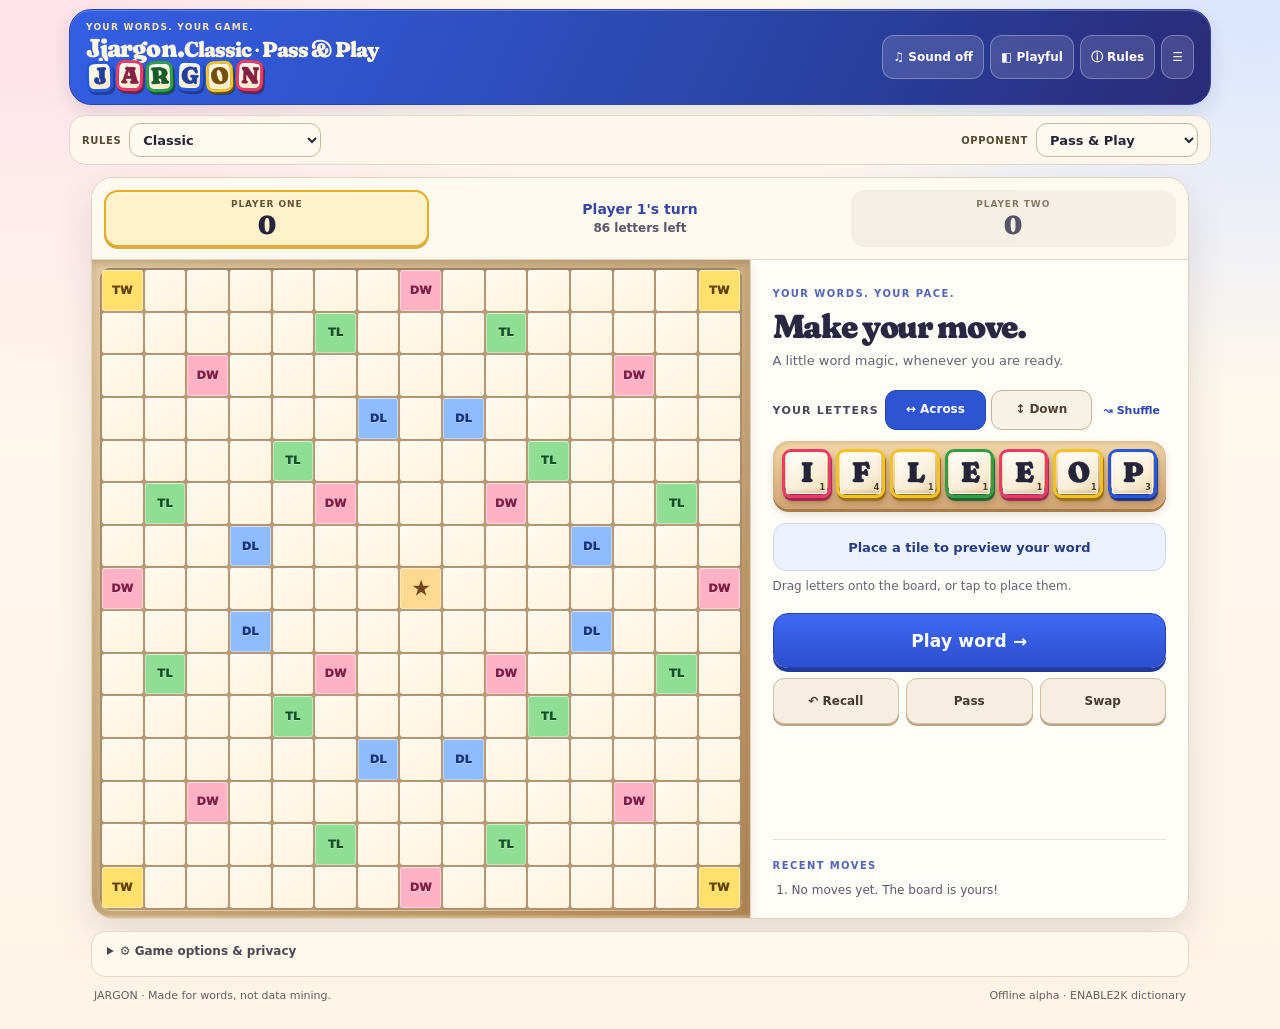
==== index.html @ 4fe79d68 "build: include mobile app header and settings sheet markup" ====
<!doctype html>
<html lang="en"><head><meta charset="utf-8"><meta name="viewport" content="width=device-width,initial-scale=1,viewport-fit=cover"><meta name="theme-color" content="#345FE5"><meta name="apple-mobile-web-app-capable" content="yes"><meta name="apple-mobile-web-app-status-bar-style" content="black-translucent"><meta name="apple-mobile-web-app-title" content="Jargon"><meta name="format-detection" content="telephone=no"><meta name="description" content="Jargon — your words, your game, your privacy."><title>Jargon — Privacy-first word game</title><style>/* Fraunces ©2018 Fraunces Project Authors, OFL 1.1; see src/fonts/OFL.txt. */
@font-face { font-family: "Jargon Fraunces"; src: url("[data-uri]") format("woff2"); font-weight: 900; font-style: normal; font-display: swap; }

/* Jargon / Workshop design system v8
   One authoritative token palette; components, then responsive, then motion.
   Original vintage toy-block styling. No network assets or advertising SDKs. */
:root {
  color-scheme: light;
  --canvas: #FFF4E6;
  --paper: #FFFBF4;
  --ink: #242538;
  --muted: #635D65;
  --hairline: #E4D7C7;
  --wood: #e6ba79;
  --wood-side: #aa7742;
  --wood-deep: #86572e;
  --chalkboard: #253F99;
  --chalkboard-dark: #252C71;
  --teal: #2658D8;
  --red: #E33D63;
  --green: #248B3F;
  --yellow: #F9C63A;
  --blue: #2559D9;
  --display: 'Jargon Fraunces', 'Cooper Black', 'Bookman Old Style', Georgia, serif;
  --ui: system-ui, -apple-system, 'Segoe UI', sans-serif;
  --control-min: 44px;
}
* { box-sizing: border-box; }
html { -webkit-text-size-adjust: 100%; }
body {
  margin: 0;
  min-height: 100dvh;
  background: radial-gradient(ellipse at 3% 3%, #FFE2EA 0%, transparent 29%), radial-gradient(ellipse at 98% 1%, #DAE5FF 0%, transparent 27%), linear-gradient(180deg,#FFFAF0,var(--canvas));
  color: var(--ink);
  font-family: var(--ui);
  -webkit-tap-highlight-color: transparent;
}
button, select { font: inherit; }
button { cursor: pointer; touch-action: manipulation; }
button:disabled { cursor: not-allowed; opacity: .55; }
:where(button, select, [role='gridcell'], [role='button']):focus-visible {
  outline: 3px solid #066380;
  outline-offset: 2px;
}
h1, h2, h3 { font-family: var(--display); letter-spacing: -.035em; }
.shell {
  max-width: 1020px;
  margin: auto;
  padding: max(9px, env(safe-area-inset-top)) max(9px, env(safe-area-inset-right)) max(15px, env(safe-area-inset-bottom)) max(9px, env(safe-area-inset-left));
}

/* The masthead is compact: no marketing copy should displace the board. */
.top {
  display: flex; align-items: center; justify-content: space-between;
  gap: 9px; padding: 9px 12px;
  background: linear-gradient(116deg, #345FE5 0%, #2A47AC 56%, #292B78 100%);
  border: 1px solid #3045AC;
  border-radius: 18px 18px 10px 10px;
  color: #fff8e4;
  box-shadow: inset 0 1px 0 #ffffff32, 0 3px 8px #163a3530;
}
.top .eyebrow { color: #fae3b4; font-size: 9px; font-weight: 900; letter-spacing: .14em; margin-bottom: 3px; }
.brand-wordmark { margin: 0; font-size: 26px; line-height: 1; }
.brand-tiles { display: flex; gap: 3px; align-items: center; }
.brand-tiles > span {
  --paint: #265BE1; --paint-deep: #213F9D;
  display: grid; place-items: center;
  width: 27px; height: 31px;
  border: 3px solid var(--paint);
  border-radius: 7px;
  background: linear-gradient(145deg, #fffef6, #F9E5BD);
  color: var(--paint-deep);
  font: 900 23px/1 var(--display);
  -webkit-text-stroke: .6px currentColor;
  text-shadow: 0 1px 0 #fff8e4;
  box-shadow: inset 0 0 0 1px #ffffffba, 1px 2px 0 var(--paint-deep), 2px 3px 0 #10201c75;
}
.brand-tiles > span:nth-child(2), .brand-tiles > span:nth-child(6) { --paint: #E83E66; --paint-deep: #842044; }
.brand-tiles > span:nth-child(3) { --paint: #33A047; --paint-deep: #165C2B; }
.brand-tiles > span:nth-child(5) { --paint: #F5C42B; --paint-deep: #735000; }
.top-actions { display: flex; align-items: center; gap: 6px; }
.icon-button {
  min-height: var(--control-min);
  padding: 7px 10px;
  border: 1px solid #ffffff4b;
  border-radius: 12px;
  background: #ffffff22;
  color: #fffaf2;
  font-size: 12px;
  font-weight: 750;
  white-space: nowrap;
}
.icon-button:active { background: #ffffff36; }

/* Compact mode selection, no storefronts or intrusive banners. */
.mode-strip {
  display: flex; align-items: center; justify-content: space-between;
  margin: 7px 0; padding: 5px 9px;
  background: #FFF5E4;
  border: 1px solid var(--hairline);
  border-radius: 14px;
  min-height: 39px;
  gap: 10px;
}
.mode-picker { display: inline-flex; gap: 8px; align-items: center; font-size: 10px; color: #594831; font-weight: 850; letter-spacing: .06em; white-space: nowrap; }
.mode-picker select {
  min-height: 34px;
  max-width: 192px;
  padding: 4px 23px 4px 9px;
  background: #fffaf0;
  border: 1px solid #D7C3A7;
  border-radius: 10px;
  color: var(--ink);
  font-size: 12px;
  font-weight: 750;
}
.mode-note, .tagline { color: #755e42; font-size: 10px; font-weight: 650; }
.intro { display: flex; align-items: center; justify-content: space-between; gap: 8px; margin-bottom: 6px; }
.alpha-pill { background: #f7ead3; color: #76583a; font-size: 9px; font-weight: 850; border-radius: 40px; padding: 4px 9px; letter-spacing: .06em; }

/* The game is a tray, not a spreadsheet. */
.game-layout { display: grid; grid-template-columns: minmax(0, 710px) minmax(0, 240px); gap: 15px; align-items: start; }
.game {
  min-width: 0;
  background: var(--paper);
  border: 1px solid #dccbb4;
  border-radius: 20px;
  overflow: hidden;
  box-shadow: 0 14px 36px #41304116;
}
.scorebar { display: grid; grid-template-columns: minmax(0, 1fr) minmax(0, 1.22fr) minmax(0, 1fr); align-items: center; gap: 8px; padding: 9px 10px; background: #FFFBF4; border-bottom: 1px solid var(--hairline); }
.player { display: flex; flex-direction: column; align-items: center; justify-content: center; gap: 3px; min-width: 0; min-height: 51px; padding: 5px 4px; border-radius: 14px; background: #F7EFE4; color: #6b5c4b; opacity: .77; border: 1px solid transparent; }
.player.active { opacity: 1; background: #FFF2C9; border: 2px solid #E5AD27; box-shadow: inset 0 1px 0 #ffffffb8, 0 2px 0 #bc8c3f4d; }
.player-label { font-size: 9px; font-weight: 850; letter-spacing: .1em; white-space: nowrap; color: #65503a; }
.player strong { font: 900 26px/1 var(--display); color: var(--ink); }
.turn-center { min-width: 0; text-align: center; color: var(--chalkboard); font-size: 12px; line-height: 1.25; font-weight: 850; }
.turn-center small { display: block; margin-top: 3px; color: #6f6456; font-size: 10px; font-weight: 650; }

.board-wrap { position: relative; isolation: isolate; padding: 6px; background: linear-gradient(140deg,#E6D3AE,#C8AC80 53%,#B28F60); box-shadow: inset 0 4px 8px #62432445,inset 0 -2px 3px #fff3d777,0 5px 11px #3f291e20; border-bottom:1px solid #8d6538; }
.board {
  display: grid; grid-template-columns: repeat(15, minmax(0, 1fr));
  aspect-ratio: 1; width: 100%;
  gap: 1.5px; padding: 2px;
  background: #CDB79B;
  border-radius: 8px;
  box-shadow: inset 0 2px 4px #513a2860,0 1px 0 #f4e5cd99;
}
.sq {
  position: relative; display: grid; place-items: center;
  aspect-ratio: 1; min-width: 0; min-height: 0; padding: 0;
  border: 0; border-radius: 3px;
  background: linear-gradient(150deg,#FFF9E8,#FFF2DF); color: #7e6a53;
  box-shadow: inset 1px 2px 3px #63482d34,inset 0 -1px 1px #fff9ee90;
  overflow: hidden;
}
.sq::after { content: ''; position: absolute; inset: 0; pointer-events: none; box-shadow: inset 0 1px 1px #ffffff55; }
@media (hover:hover) and (pointer:fine) { .sq:not(.occupied):hover { filter:brightness(1.045); } }
.sq.premium-DL { background: #D7E6FF; color: #183E9E; }
.sq.premium-TL { background: #D4F0CF; color: #21682D; }
.sq.premium-DW { background: #FFE0EB; color: #973354; }
.sq.premium-TW { background: #FFEDAA; color: #805400; }
.sq.center { background: #FFDFA8; color: #8F4413; }
.bonus { font-size: clamp(7px, 1.55vw, 10px); font-weight: 900; line-height: 1; letter-spacing: -.035em; }
.sq.center .bonus { font-size: clamp(12px, 2vw, 19px); }
.sq:focus-visible { position: relative; z-index: 5; outline: 3px solid #005e7b; outline-offset: -2px; }

/* Blocks: single tile component, theme-adjusted through inherited tokens. */
.block {
  --edge: #bf8a4b; --edge-dark: #946232; --face: #fff6e5; --letter: #4a3221;
  position: relative; isolation: isolate;
  display: grid; place-items: center;
  width: 100%; aspect-ratio: 1;
  background: linear-gradient(143deg,#fce4b9,#e7c08a 47%,#d1a061);
  border: 1px solid var(--edge);
  border-radius: 4px;
  box-shadow: inset 0 1px 1px #fff9e3,inset 0 -3px 0 #a67b49aa,0 2px 4px #3e2c1b40;
  color: var(--letter);
  user-select: none;
  line-height: 1;
}
.block::before {
  content: ''; position: absolute; inset: 0; pointer-events: none;
  border-radius: inherit;
  background: repeating-linear-gradient(96deg, transparent 0 7px, #8656250a 8px 9px, transparent 10px 18px);
  opacity: .45;
}
.block .face {
  display: grid; place-items: center;
  width: 87%; height: 87%;
  position: relative; z-index: 1;
  border: 1px solid #ba90655e;
  border-radius: 2px;
  background: linear-gradient(145deg,#fffef7,var(--face) 76%,#ebd4b4);
  box-shadow: inset 0 1px 2px #fffef7,inset 0 -2px 3px #aa78472b;
  font-family: var(--display); font-size: clamp(12px, 2.5vw, 25px); font-weight: 900;
  letter-spacing: -.06em; -webkit-text-stroke: .6px currentColor;
  text-shadow: 0 1px 0 #ffffffba;
  padding-bottom: .11em;
}
.block .points {
  position: absolute; z-index: 3;
  right: 2px; bottom: 2px;
  color: #604329; font: 900 clamp(6px, .78vw, 9px)/1 var(--ui);
  text-shadow: 0 1px 0 #fff8e6;
}
.sq .block { height: 100%; border-radius: 2px; }
.sq .block .face { font-size: clamp(11px, 2.4vw, 25px); }
.sq .block .points { right: 1px; bottom: 1px; font-size: clamp(6px, .72vw, 9px); }
.block.selected { transform: translateY(-3px) scale(1.035); outline: 2px solid var(--teal); outline-offset: 1px; }
.block.placed { outline: 2px solid #337953; outline-offset: -2px; }
.block.flipped { outline: 2px solid var(--teal); outline-offset: -2px; }
.block.flipped .face { color: #185467; background: linear-gradient(150deg, #fff3e5, #f6dcae); }
.block .flip-mark { position: absolute; z-index: 4; top: 1px; left: 1px; width: 11px; height: 11px; display: grid; place-items: center; background: #fff6e2ec; color: #15586c; font: 900 8px/1 var(--ui); border-radius: 2px; }
.sq .block .flip-mark { width: 8px; height: 8px; font-size: 6px; }

/* Painted toy blocks get saturated ENAMEL rims; readable dark letters remain on ivory faces. */
body.playful .block[data-color='0'] { --edge: #2858D9; --edge-dark: #1B3489; --letter: #1B3489; }
body.playful .block[data-color='1'] { --edge: #E93B67; --edge-dark: #9F2851; --letter: #842442; }
body.playful .block[data-color='2'] { --edge: #339E45; --edge-dark: #1D6532; --letter: #1B562B; }
body.playful .block[data-color='3'] { --edge: #F2C22B; --edge-dark: #9C7010; --letter: #714B05; }
body.playful .block {
  border: 3px solid var(--edge);
  border-radius: 8px;
  box-shadow: inset 0 1px 1px #fff9e3,inset 0 -3px 0 var(--edge-dark),1px 3px 1px var(--edge-dark),2px 5px 6px #4e301f45;
}
body.playful .block .face { width: 94%; height: 94%; border: 1px solid #fff8e6; background: linear-gradient(148deg,#fffef8,#f9edd5 65%,#eed4ae); box-shadow: inset 0 1px 2px #fff,inset 0 -2px 3px #80582c2a; }
body.playful .sq .block { border-width: 2px; border-radius: 2px; box-shadow: inset 0 1px 0 #fff7e4, 1px 1px 1px #392c2035; }
body.playful .sq .block .face { width: 92%; height: 92%; }
body.playful .block .points { color: #4b3523; }

/* Rack is a shallow wooden ledge. Gameplay stays visible above the fold. */
.rack-area { padding: 9px 12px 11px; background: #FFFBF4; }
.rack-heading { display: flex; align-items: center; justify-content: space-between; gap: 8px; color: #6d5b45; font-size: 10px; font-weight: 900; letter-spacing: .08em; }
.rack-tools { display: flex; gap: 4px; align-items: center; }
.text-button { color: var(--teal); background: transparent; border: 0; font-weight: 850; }
.rack-heading .text-button { padding: 8px 6px; min-height: var(--control-min); font-size: 11px; }
.flip-btn { border: 1px solid #d5c4a9; border-radius: 8px; background: #fff5e5; }
.rack {
  display: flex; justify-content: center; gap: 5px;
  margin: 4px auto 6px; padding: 8px 6px 11px;
  max-width: 590px;
  background: linear-gradient(180deg, #f0ddbc, #d4a974);
  border-radius: 8px;
  box-shadow: inset 0 2px 4px #8c5a2c3a, 0 3px 0 #aa7b47, 0 5px 8px #5d41292c;
}
.rack .block { flex: 0 1 54px; max-width: 54px; min-width: 0; cursor: pointer; box-shadow: 0 3px 0 #ac7c4d, 0 5px 5px #533e2a2b; }
.rack .block .face { font-size: clamp(21px, 5.2vw, 32px); }
.rack .block .points { font-size: 8px; right: 3px; bottom: 3px; }
.hint { color: #68563e; font-size: 11px; text-align: center; line-height: 1.3; min-height: 14px; margin: 0 auto 3px; }
.flip-explain { color: #77614a; font-size: 10px; line-height: 1.3; text-align: center; min-height: 12px; margin: 0 auto 5px; }
.controls { display: grid; grid-template-columns: repeat(3,minmax(0,1fr)) minmax(91px,1.38fr); gap: 5px; margin-top: 7px; }
.controls button {
  min-height: 46px; padding: 7px 4px;
  border: 1px solid #d2bfa6; border-radius: 8px;
  background: #eee3d2; color: #473a2e;
  box-shadow: 0 2px 0 #b9a384;
  font-size: 12px; font-weight: 850;
}
.controls .primary { background: linear-gradient(180deg, #2a7580, #16525e); color: #fff; border-color: #135563; box-shadow: 0 3px 0 #10404b; }
.controls button:active { transform: translateY(1px); box-shadow: 0 1px 0 #876f52; }

/* Secondary content does not compete with play. */
.sidebar { display: flex; flex-direction: column; gap: 11px; min-width: 0; }
.panel { background: #fff8ec; border: 1px solid var(--hairline); border-radius: 11px; padding: 16px 14px; box-shadow: 0 3px 9px #392c1b10; }
.panel h3 { margin: 6px 0 8px; color: #775033; font-size: 24px; line-height: 1.05; }
.panel p { margin: 0; font-size: 12px; color: #6d5c4b; line-height: 1.5; }
.panel-kicker { font-size: 10px; font-weight: 850; letter-spacing: .12em; color: #756148; }
.panel.small { padding: 13px; }
.blocks-deco { display: flex; flex-wrap: wrap; gap: 5px; margin-top: 15px; }
.blocks-deco span { display: grid; place-items: center; width: 34px; height: 36px; border: 4px solid #c74835; background: #fff3db; color: #694023; border-radius: 4px; font: 900 23px var(--display); box-shadow: 1px 2px 0 #98673a; }
.blocks-deco span:nth-child(4n+2) { border-color: #e3b43e; }
.blocks-deco span:nth-child(4n+3) { border-color: #3d8253; }
.blocks-deco span:nth-child(4n) { border-color: #2b7092; }
.history { padding-left: 16px; margin: 7px 0 0; font-size: 11px; line-height: 1.55; color: var(--ink); max-height: 158px; overflow: auto; }
.privacy { border-color: #bfcfba; }
.privacy strong { color: #2a644a; }
.privacy p { margin: 7px 0; }
.privacy .text-button { display: block; width: 100%; min-height: 38px; padding: 7px 0; text-align: left; }
.danger { color: #9a3127; }
footer { display: flex; justify-content: space-between; gap: 8px; padding: 12px 3px; color: var(--muted); font-size: 10px; }

/* Messages, inaccessible-preview warning and dialogs. */
.runtime-alert, .noscript-alert { display: none; margin: 7px 0; padding: 10px; color: #6d1f1a; background: #fff0ed; border: 1px solid #dc9785; border-radius: 9px; font-size: 13px; }
.runtime-alert.visible, .noscript-alert { display: block; }
.preview-lock { position: absolute; z-index: 20; top: 50%; left: 50%; transform: translate(-50%,-50%); display: flex; flex-direction: column; align-items: center; gap: 7px; width: min(75%,365px); padding: 17px 13px; text-align: center; background: #fffbf6f5; border: 2px solid #d9b780; border-radius: 14px; box-shadow: 0 10px 25px #372a2060; color: #4a3824; pointer-events: none; }
.preview-lock strong { font: 900 21px var(--display); }
.preview-lock span { font: 650 12px/1.4 var(--ui); }
.preview-lock-icon { display: grid; place-items: center; width: 43px; height: 43px; border-radius: 6px; border: 6px solid #28778a; color: #24586c; background: #ffebca; font: 900 28px var(--display); box-shadow: 2px 3px 0 #b79063; }
body.js-ready .preview-lock { display: none; }
dialog { width: min(92vw,390px); max-width: 390px; padding: 20px; border: 1px solid #d5b88f; border-radius: 14px; background: #fffaf1; color: var(--ink); box-shadow: 0 18px 50px #2c211b63; }
dialog::backdrop { background: #132828a8; }
dialog h3 { margin: 0 0 8px; font-size: 23px; }
dialog p { margin: 0 0 15px; font-size: 13px; line-height: 1.5; color: var(--muted); }
dialog button { min-height: 44px; }
.letter-picker label { display: block; margin-bottom: 6px; font-size: 13px; font-weight: 800; }
.letter-picker select { width: 100%; min-height: 48px; padding: 9px; background: white; border: 1px solid #b99a74; border-radius: 8px; font-size: 18px; }
.picker-actions { display: flex; gap: 9px; justify-content: flex-end; margin-top: 14px; }
.picker-actions button { min-width: 105px; padding: 9px 12px; border: 1px solid #d0bea5; border-radius: 8px; font-weight: 800; background: #f0e6d8; }
.picker-actions .primary { color: white; background: var(--teal); }

/* Tablet: constrain game by height as well as width. Keep rack+controls visible. */
@media (max-width: 1000px) {
  .game-layout { grid-template-columns: minmax(0,1fr); justify-items: center; }
  .sidebar { display: none; }
  .intro { display: none; }
  .game { width: 100%; max-width: min(720px, calc(100dvh - 435px)); }
}
@media (max-width: 520px) {
  .shell { padding-top: max(6px, env(safe-area-inset-top)); }
  .top { padding: 7px 9px; }
  .top .eyebrow { font-size: 8px; }
  .brand-tiles > span { width: 23px; height: 27px; font-size: 19px; border-width: 2px; }
  .icon-button { padding: 5px 7px; font-size: 11px; }
  .mode-strip { min-height: 36px; margin: 5px 0; padding: 3px 7px; }
  .mode-picker { font-size: 9px; gap: 5px; }
  .mode-picker select { min-height: 32px; max-width: 170px; font-size: 11px; padding-left: 6px; }
  .mode-note { display: none; }
  .game { max-width: 100%; }
  .scorebar { padding: 6px; gap: 5px; }
  .player { min-height: 48px; }
  .player strong { font-size: 23px; }
  .player-label { font-size: 8px; }
  .turn-center { font-size: 11px; }
  .turn-center small { font-size: 9px; }
  .board-wrap { padding: 4px; }
  .board { gap: 1px; padding: 2px; }
  .sq { border-radius: 1px; }
  .sq .block { border-radius: 1px; }
  .sq .block .face { font-size: clamp(10px,3.25vw,15px); }
  .sq .block .points { font-size: 5.5px; }
  .rack-area { padding: 6px 8px 10px; }
  .rack-heading { font-size: 9px; }
  .rack-heading .text-button { min-height: 40px; padding: 4px 6px; }
  .rack { gap: 4px; padding: 6px 5px 8px; margin: 3px auto 5px; }
  .rack .block { flex: 0 1 calc((100% - 24px)/7); }
  .rack .block .face { font-size: clamp(18px,5.4vw,25px); -webkit-text-stroke: .65px currentColor; }
  .hint { font-size: 10px; }
  .flip-explain { font-size: 9px; min-height: 11px; }
  .controls { gap: 4px; margin-top: 5px; }
  .controls button { font-size: 11px; min-height: 46px; }
  .preview-lock { width: 78%; padding: 12px 9px; gap: 5px; }
  .preview-lock strong { font-size: 17px; }
  .preview-lock span { font-size: 10px; }
  .preview-lock-icon { width: 34px; height: 34px; border-width: 4px; font-size: 21px; }
}
@media (min-width:521px) and (max-width:1000px) {
  .game { max-width: min(720px, calc(100dvh - 493px)); }
}

.score-pop { position:absolute;z-index:11;pointer-events:none;padding:4px 11px;border-radius:30px;background:#176171;color:#fffdf2;font:900 clamp(16px,4vw,24px)/1.2 var(--display);box-shadow:0 5px 12px #26180e50;transform:translate(-50%,-50%); }
.haptics-row { display:flex;align-items:center;gap:9px;margin:9px 0 13px;color:var(--ink);font-size:13px; }
.haptics-row input { width:20px;height:20px;accent-color:var(--teal); }
[hidden] { display:none !important; }
.rack .block { touch-action:manipulation; }
@media (prefers-reduced-motion: no-preference) {
 .block { transition:transform .16s cubic-bezier(.2,1.2,.35,1),box-shadow .16s ease; }
 .sq .block.is-dropping { animation:jargon-drop .32s cubic-bezier(.22,1,.36,1) both; }
 .rack .block.is-flipping { animation:jargon-flip .36s cubic-bezier(.35,.05,.32,1) both;transform-origin:50% 50%; }
 .rack .block.is-shuffling { animation:jargon-shuffle .38s cubic-bezier(.16,1,.3,1) both;animation-delay:calc(var(--tile-index,0)*36ms); }
 .score-pop { animation:jargon-score .8s ease-out both; }
 @keyframes jargon-drop { 0%{transform:translateY(-12px) scale(1.15)} 55%{transform:translateY(2px) scale(.92,1.05)} 78%{transform:translateY(-1px) scale(1.04,.98)} 100%{transform:translateY(0) scale(1)} }
 @keyframes jargon-flip { 0%{transform:perspective(500px) rotateY(0) translateY(-3px)} 48%{transform:perspective(500px) rotateY(82deg) translateY(-7px) scale(1.06)} 100%{transform:perspective(500px) rotateY(0)} }
 @keyframes jargon-shuffle { 0%{transform:translateY(0) rotate(0)} 43%{transform:translateY(-11px) rotate(-5deg) scale(1.07)} 76%{transform:translateY(1px) rotate(2deg)} 100%{transform:translateY(0) rotate(0)} }
 @keyframes jargon-score { 0%{opacity:0;transform:translate(-50%,-50%) scale(.6)} 45%{opacity:1;transform:translate(-50%,-98%) scale(1.18)} 100%{opacity:0;transform:translate(-50%,-160%) scale(1)} }
}
@media (prefers-reduced-motion: reduce) {
  *, *::before, *::after { animation: none !important; transition: none !important; scroll-behavior: auto !important; }
}

/* Narrow-phone labels collapse to preserve the minimum gameplay width. */
@media (max-width: 350px) {
  #theme span { display: none; }
  .top-actions #theme { min-width: 44px; }
}
/* Wide short screens: game remains usable instead of pushing controls below the fold. */
@media (min-width: 1001px) and (max-height: 850px) {
  .game-layout { grid-template-columns: minmax(0,1fr); }
  .sidebar { display: none; }
  .intro { display: none; }
  .game { width: 100%; display: grid; grid-template-columns: minmax(0,1fr) minmax(0,1fr); }
  .scorebar { grid-column: 1 / -1; padding: 6px; }
  .board-wrap { grid-column: 1; padding: 4px; border-bottom: 0; }
  .rack-area { grid-column: 2; display: flex; flex-direction: column; justify-content: center; padding: 14px; }
  .rack { width: 100%; }
  .rack .block { flex-basis: calc((100% - 30px)/7); }
}

/* PR15: the letter board and rack resist unintended swipe scrolling, but pinch zoom remains available. */
#board,#rack { touch-action: pinch-zoom; }
#rack .block { touch-action: pinch-zoom; }
.draft-preview {
 min-height: 28px; display:flex;align-items:center;justify-content:center;
 margin:4px auto 2px;padding:5px 9px;border-radius:9px;
 color:#325047;background:#e9eee5; border:1px solid #c8d9c9;
 font:750 11px/1.35 var(--ui);text-align:center;
}
.draft-preview[data-status="valid"] { color:#124c42;background:#d8ebdf;border-color:#94c6a6; }
.draft-preview[data-status="incomplete"] { color:#825a34;background:#f3e8d9;border-color:#d9c4a8; }
@media(max-width:520px) {
 .draft-preview { min-height:24px;padding:3px 5px;font-size:10px;margin:2px auto 1px; }
}

/* Explicit placement direction: available next to rack without expanding the board. */
.placement-direction { display:flex;align-items:center;justify-content:center;gap:5px;margin:3px 0 5px;min-width:0; }
.placement-label { font:800 9px/1.1 var(--ui);letter-spacing:.04em;color:#665642;margin-right:3px;white-space:nowrap; }
.placement-direction .direction-button { flex:1;min-width:0;min-height:34px;padding:4px 6px;border-radius:8px;border:1px solid #c7b498;background:#f8f1e5;color:#53412f;font:800 11px/1.15 var(--ui);cursor:pointer;touch-action:manipulation; }
.placement-direction .direction-button.active { background:#1b5960;color:#fff;border-color:#12454b; }
.placement-direction .direction-button:focus-visible { outline:3px solid #d88f40;outline-offset:2px; }
@media (max-width:350px){.placement-label{display:none}.placement-direction .direction-button{min-height:34px}}

/* Pointer-driven tile placement keeps the board fully interactive and pinch-zoom enabled. */
.tile-drag-ghost { position:fixed!important;z-index:999;pointer-events:none;transform:translate(-50%,-50%) scale(1.12);margin:0!important;box-shadow:0 9px 20px #33221255;opacity:.94; }
.tile-drag-origin { opacity:.42; }
#board .sq.drag-target { outline:2px solid #146e79;outline-offset:-2px;background:#c8e5db;box-shadow:inset 0 0 0 2px #fff8; }
#rack .block, #board .sq { -webkit-user-select:none;user-select:none; }

/* Keep direction selection on the existing rack toolbar row: no added mobile height. */
.rack-heading { display:flex;align-items:center;justify-content:space-between;gap:4px; }
.rack-heading .placement-direction { margin:0;flex:1;min-width:0;max-width:195px;justify-content:flex-start; }
.rack-heading .direction-button { min-height:40px; }
@media(max-width:520px){.rack-heading .direction-button { min-height:40px;padding:4px 5px;font-size:10px; }.rack-heading .rack-tools {flex-shrink:0;}}

/* Directional board cursor: inline SVG stays crisp on high-DPI Safari. */
#board .sq.active-cursor { position:relative;outline:2px solid var(--teal);outline-offset:-2px;z-index:1; }
#board .sq .cursor-arrow { position:absolute;inset:1px 1px auto auto;display:grid;place-items:center;
  width:14px;height:14px;border-radius:50%;background:var(--paper);color:var(--teal);
  box-shadow:0 1px 3px #172d2d26;pointer-events:none; }
#board .sq .cursor-arrow svg {display:block;width:11px;height:11px;fill:none;stroke:currentColor;stroke-width:2.5;
  stroke-linecap:round;stroke-linejoin:round; }
#board .sq.dir-vertical .cursor-arrow {color:var(--green);}
body.playful #board .sq.active-cursor {outline-color:var(--blue);}
body.playful #board .sq .cursor-arrow {color:var(--blue);}
#board .sq.drag-target {outline:2px solid var(--teal);outline-offset:-2px;}
body.playful #board .sq.drag-target {outline-color:var(--blue);}
.tile-drag-ghost {left:0;top:0;will-change:transform;box-shadow:0 12px 24px #0005;}

/* During pass-and-play handoff, conceal the incoming player's rack until Ready. */
body.handoff-lock #rack .block {visibility:hidden;}
body.handoff-lock .rack-area {filter:none;}

/* Computer mode: do not reveal the bot rack or accept tile interactions during its turn. */
body.bot-turn #rack .block{visibility:hidden;pointer-events:none;}
body.bot-turn #board .sq{pointer-events:none;}
body.bot-turn #shuffle,body.bot-turn #flip{pointer-events:none;opacity:.5;}
.mode-strip{gap:8px;flex-wrap:wrap;}
@media(max-width:520px){.mode-strip{display:flex;justify-content:space-between;gap:5px;}.mode-strip .mode-picker{min-width:0;font-size:8px;gap:3px;}.mode-strip select{max-width:min(35vw,170px);font-size:10px;}}

/* Keep the two rules/opponent selectors on one row even at 320px; accessible names stay on selects. */
@media(max-width:520px){
  .mode-strip{flex-wrap:nowrap;min-height:36px;}
  .mode-strip .mode-picker{flex:1 1 0;min-width:0;font-size:0;gap:0;}
  .mode-strip .mode-picker select{width:100%;max-width:100%;min-width:0;font-size:11px;}
}

/* Deliberate tile touch gestures; zoom remains available over the board itself. */
#rack .block, #board .sq.occupied:has(.block.placed) {touch-action:none;}
#rack.rack-drop-target {outline:2px solid var(--teal);outline-offset:2px;border-radius:9px;}
body.playful #rack.rack-drop-target {outline-color:var(--blue);}

/* Jargon Color Studio: bright painted edges, warm quiet surfaces, readable play. */
.sound-button { font-weight: 850; }
.game .player.active { border-color: #E9AB22; }
.controls .primary {
  background: linear-gradient(180deg,#3763E6,#224CC8);
  border-color: #2145AB;
  box-shadow: 0 3px 0 #1B3280;
  color: #fff;
  border-radius: 13px;
}
.controls .secondary { border-radius: 12px; background: #F4E9D9; }
.rack { border-radius: 14px; }
.panel { border-radius: 16px; }
.board { gap: clamp(1px, .3vw, 2px); }
.sq .bonus { text-shadow: 0 1px #ffffffa3; }
.sq.premium-DL, .sq.premium-TL, .sq.premium-DW, .sq.premium-TW {
  box-shadow: inset 0 0 0 1px #ffffff60;
}
.sq .block { border-radius: 3px; }
body.playful .rack .block { border-radius: 9px; }
.rack .block .face { color: #252439; }
#board .sq.drag-target { outline: 3px solid #285BE5; background: #C9DEFA; }
#rack.rack-drop-target { outline: 3px solid #285BE5; }
#hint { font-size: 12px; }
@media (max-width:520px) {
  .top .eyebrow { display: none; }
  .top-actions .icon-button { min-width: 36px; padding: 6px; text-align: center; }
  .top-actions .icon-button span { display: none; }
  .mode-picker select { font-size: 12px; }
  .player-label { font-size: 10px; letter-spacing: .04em; }
  .turn-center small { font-size: 11px; }
  .rack-heading .direction-button { font-size: 11px; }
  #hint { font-size: 11px; }
  .controls button { font-size: 12px; }
}

/* Clear space for the board and primary action on narrow phones.
   The long rules explanation remains available from the Rules button. */
@media (max-width: 520px) {
  .flip-explain { display: none; }
}
@media (max-width: 350px) {
  .rack-area { padding-bottom: 5px; }
  .rack { margin-bottom: 2px; padding-bottom: 5px; }
  .top { padding-top: 5px; padding-bottom: 5px; }
}

/* Solo play: honest difficulty choice, hidden in pass-and-play. */
.mode-strip .bot-level { min-width: 0; }
.mode-strip .bot-level select { max-width: 140px; }
@media (max-width:520px) { .mode-strip:has(.bot-level:not([hidden])) { flex-wrap:wrap; } .mode-strip .bot-level:not([hidden]) { flex:1 1 100%; font-size:10px; } .mode-strip .bot-level:not([hidden]) select { max-width:150px; } }


/* v10 game-screen design: a single composed play surface across all viewports. */
.shell { max-width:1160px; }
.top { border-radius:22px; padding:12px 16px; box-shadow:0 7px 19px #17265321, inset 0 1px 0 #ffffff3d; }
.brand-tiles>span { border-radius:8px; transform:rotate(-2deg); }
.brand-tiles>span:nth-child(2n) { transform:rotate(2deg) translateY(-1px); }
.mode-strip { border-radius:16px; background:#FFF7EC; margin:10px 0 12px; padding:7px 12px; }
.mode-picker select { border-radius:11px; border-color:#CBB99B; font-size:13px; }
.intro { display:none; }
.game-layout { width:min(100%,1098px); display:grid; grid-template-columns:minmax(0,1fr); gap:10px; margin:0 auto; justify-items:stretch; }
.game { width:100%; max-width:750px; margin:0 auto; border-radius:22px; background:#FFFDF8; box-shadow:0 16px 38px #3B2D4523; border-color:#E0D2BB; }
.scorebar { background:#FFFAEF; padding:12px; gap:12px; }
.player { border-radius:14px; background:#F2ECE2; min-height:57px; }
.player.active { background:#FFF2CA; border-color:#EEBF45; box-shadow:inset 0 2px 0 #fff7db,0 2px 0 #D7AA4D; }
.player strong { color:#242340; }
.turn-center { color:#3546A4; font-size:14px; }
.turn-center small { font-size:12px; color:#59556A; }
.board-wrap { padding:8px; background:linear-gradient(142deg,#E3CBA2,#C7A879 55%,#AF8452); }
.board { border-radius:11px; background:#BA9C79; }
.sq { background:linear-gradient(145deg,#FFFAEE,#FFF4DE); box-shadow:inset 0 1px #FFFDF7,0 1px 2px #66503A2C; border-radius:3px; }
.sq.premium-DL { background:#8FBBFF; color:#18347A; }
.sq.premium-TL { background:#8FDE94; color:#174F29; }
.sq.premium-DW { background:#FFB2C5; color:#802047; }
.sq.premium-TW { background:#FFE06D; color:#674300; }
.sq.center { background:#FFD98F; color:#75441B; }
.sq .bonus { font-size:clamp(8px,.88vw,12px); font-weight:950; letter-spacing:.015em; text-shadow:0 1px #fff5; }
.block { transition:transform 120ms cubic-bezier(.2,.78,.22,1),box-shadow 120ms ease; }
.rack .block:hover { transform:translateY(-2px); }
.rack .block:active { transform:translateY(-4px) scale(1.025); }
.rack .block.selected { transform:translateY(-4px) scale(1.035); }
#rack .block:focus-visible { outline:3px solid #2558E5; outline-offset:2px; }
.tile-drag-ghost { transition:none!important; opacity:1; filter:drop-shadow(0 9px 12px #35274D4A); }
.sq.drag-target { outline:3px solid #285BE5!important; outline-offset:-3px; box-shadow:inset 0 0 0 2px #FFFFFFD0; }
.rack-area { background:#FFFDF8; padding:17px; min-width:0; display:flex; flex-direction:column; }
.play-intro { margin-bottom:18px; }
.play-kicker { color:#5165B9; font-size:10px; font-weight:900; letter-spacing:.14em; }
.play-intro h2 { font-size:clamp(25px,2.6vw,37px); line-height:1.08; color:#292742; margin:7px 0 8px; }
.play-intro p { color:#666173; font-size:13px; line-height:1.4; margin:0; }
.rack-label { font-size:11px; color:#49465B; letter-spacing:.11em; font-weight:900; white-space:nowrap; }
.rack-heading { gap:6px; flex-wrap:wrap; }
.rack-heading .placement-direction { max-width:none; flex:1; min-width:148px; }
.rack-heading .direction-button { border-radius:11px; font-size:12px; }
.rack-heading .direction-button.active { background:#2D55D3; border-color:#2646A3; }
.rack-heading .text-button { color:#2C48AD; }
.rack { width:100%; margin:9px auto 14px; border-radius:16px; background:linear-gradient(180deg,#F2D7A8,#D2A575); }
.rack .block { flex-basis:calc((100% - 36px)/7); border-radius:9px; }
.rack .block .face { font-size:clamp(19px,2.2vw,31px); }
.feedback-area { display:flex; flex-direction:column; gap:7px; margin-bottom:8px; min-width:0; }
.draft-preview { width:100%; min-height:48px; border-radius:13px; margin:0; padding:11px; background:#ECF2FF; border:1px solid #C9D8F6; color:#263D85; font-size:13px; font-weight:800; }
.draft-preview[data-status="valid"] { background:#E1F5DF; border-color:#9BCE99; color:#21643B; }
.draft-preview[data-status="incomplete"] { background:#FFF1D8; border-color:#E8C994; color:#76521C; }
.hint { min-height:18px; text-align:left; margin:0; font-size:12px; line-height:1.45; color:#676073; }
.flip-explain { display:none; }
.controls { display:grid; grid-template-columns:1fr; gap:10px; margin-top:9px; }
.controls .primary { min-height:55px; width:100%; border-radius:15px; font-size:17px; letter-spacing:.01em; background:linear-gradient(180deg,#4068F2,#2B4FD1); box-shadow:0 4px 0 #233AA0; }
.controls .primary:active { transform:translateY(2px); box-shadow:0 2px 0 #233AA0; }
.controls .primary:disabled { opacity:.62; }
.controls .utility-actions { display:grid; grid-template-columns:repeat(3,minmax(0,1fr)); gap:7px; }
.controls .utility-actions button { min-height:46px; border-radius:11px; font-size:12px; background:#F7EEE2; }
.controls .utility-actions button:hover { background:#EDE2F8; border-color:#C2ADE0; }
.play-history { margin-top:18px; padding:14px 0 0; border-top:1px solid #EBDFD0; }
.play-history .history { padding-left:19px; margin-top:8px; font-size:12px; line-height:1.55; color:#60566A; max-height:140px; }
.game-options { width:100%; max-width:1098px; margin:2px auto 0; border:1px solid #E7D7C6; border-radius:14px; background:#FFF8ED; color:#4C4756; }
.game-options summary { cursor:pointer; padding:12px 15px; min-height:44px; font-size:12px; font-weight:800; list-style-position:inside; }
.game-options summary:focus-visible { outline:3px solid #3157DF; outline-offset:2px; border-radius:12px; }
.game-options-body { padding:0 15px 14px; }
.game-options-body p { font-size:12px; color:#635F6D; line-height:1.45; }
.game-options-actions { display:flex; flex-wrap:wrap; gap:9px; }
.game-options-actions .text-button { min-height:44px; border:1px solid #D3C5B0; background:#FFFEFA; border-radius:10px; padding:7px 13px; font-size:12px; }
.game-options-actions .danger { color:#9B2843; }
footer { width:min(100%,1098px); margin:auto; font-size:11px; }
@media(min-width:1050px) {
  .game { max-width:none; display:grid; grid-template-columns:minmax(0,3fr) minmax(355px,2fr); grid-template-rows:auto 1fr; }
  .scorebar { grid-column:1/-1; }
  .board-wrap { grid-column:1; grid-row:2; border-bottom:0; }
  .rack-area { grid-column:2; grid-row:2; padding:22px 22px 18px; border-left:1px solid #E7DAC5; }
  .play-history { margin-top:auto; }
}
@media(max-width:1049px) {
  .game { display:block; max-width:min(100%,750px); }
  .game-layout { justify-items:center; }
  .game-options { max-width:750px; }
  .play-intro, .play-history { display:none; }
  .rack-area { gap:0; }
}
@media(max-width:520px) {
  .shell { padding-left:max(5px,env(safe-area-inset-left)); padding-right:max(5px,env(safe-area-inset-right)); }
  .top { border-radius:15px; padding:7px 10px; }
  .top-actions { gap:3px; }
  .top-actions .icon-button { min-width:44px; min-height:44px; padding:6px; border-radius:10px; }
  .mode-strip { margin:6px 0; padding:4px 6px; border-radius:12px; }
  .game { max-width:100%; border-radius:16px; }
  .scorebar { padding:7px; gap:5px; }
  .player { min-height:48px; border-radius:11px; }
  .turn-center { font-size:11px; }
  .turn-center small { font-size:10px; }
  .board-wrap { padding:4px; }
  .board { gap:1px; border-radius:5px; }
  .sq .bonus { font-size:clamp(7px,2vw,10px); }
  .rack-area { padding:8px 9px 11px; }
  .rack-label { display:none; }
  .rack-heading .placement-direction { min-width:0; max-width:none; }
  .rack-heading .direction-button { min-height:42px; padding:5px 7px; }
  .rack { margin:4px auto 8px; padding:6px 5px 8px; }
  .rack .block .face { font-size:clamp(19px,5.3vw,27px); }
  .feedback-area { gap:4px; margin:0; }
  .draft-preview { min-height:33px; padding:6px 8px; font-size:11px; border-radius:9px; }
  .hint { min-height:14px; font-size:11px; }
  .controls { gap:6px; margin-top:6px; }
  .controls .primary { min-height:48px; font-size:14px; border-radius:12px; }
  .controls .utility-actions { gap:5px; }
  .controls .utility-actions button { min-height:42px; font-size:12px; }
  .game-options summary { font-size:12px; }
  footer { font-size:10px; }
}
@media(prefers-reduced-motion:reduce) {
  .block, .controls button { transition:none!important; }
}


/* Compact phone: one predictable action row preserves board visibility and 44px targets. */
@media (max-width:520px) {
  .rack-area { padding:5px 7px 7px; }
  .rack { margin:2px auto 4px; padding:5px 5px 6px; }
  .feedback-area { gap:2px; }
  .draft-preview { min-height:27px; padding:4px 7px; }
  .hint { line-height:1.2; }
  .controls { display:grid; grid-template-columns:repeat(3,minmax(0,1fr)) minmax(94px,1.3fr); gap:4px; margin-top:3px; }
  .controls .utility-actions { display:contents; }
  .controls .primary { grid-column:4;grid-row:1; min-height:46px; font-size:13px; padding:4px; }
  .controls .utility-actions button { min-height:46px; font-size:11px; padding:4px; }
  .controls #recall { grid-column:1; grid-row:1; }
  .controls #pass { grid-column:2; grid-row:1; }
  .controls #swap { grid-column:3; grid-row:1; }
}
@media (min-width:700px) and (max-height:1100px) {
  .game { display:grid; max-width:none; grid-template-columns:minmax(0,3fr) minmax(0,2fr); grid-template-rows:auto 1fr; }
  .scorebar { grid-column:1/-1; }
  .board-wrap { grid-column:1; grid-row:2; }
  .rack-area { grid-column:2; grid-row:2; border-left:1px solid #E7DAC5; }
  .play-history { margin-top:auto; }
}
</style></head>
<body><div class="shell">
<header class="top"><div><div class="eyebrow">YOUR WORDS. YOUR GAME.</div><h1 class="brand-wordmark" aria-label="Jargon"><span class="mobile-brand" aria-hidden="true"><span class="mobile-mark">J</span><span class="mobile-brand-copy">jargon<span class="brand-dot">.</span><small id="mobile-game-type">Classic · Pass &amp; Play</small></span></span><span class="brand-tiles" aria-hidden="true"><span>J</span><span>A</span><span>R</span><span>G</span><span>O</span><span>N</span></span></h1></div><div class="top-actions"><button id="audio-toggle" class="icon-button sound-button" type="button" aria-label="Enable relaxing background music and gentle tile sounds" aria-pressed="false">♫ <span>Sound off</span></button><button id="theme" class="icon-button" type="button" aria-label="Switch visual style">◧ <span>Playful</span></button><button id="rules" class="icon-button" type="button">ⓘ <span>Rules</span></button><button id="mobile-settings" class="icon-button mobile-settings" type="button" aria-label="Game settings" aria-haspopup="dialog" aria-expanded="false" aria-controls="mobile-menu"><span aria-hidden="true">☰</span></button></div></header>
<div class="mode-strip" id="mode-strip"><label class="mode-picker">RULES <select id="game-mode" aria-label="Game ruleset"><option value="classic">Classic</option><option value="blocks">Block Flip · 104 tiles</option></select></label><label class="mode-picker">OPPONENT <select id="opponent-mode" aria-label="Choose opponent"><option value="local">Pass &amp; Play</option><option value="computer">Play Computer</option></select></label><label class="mode-picker bot-level" id="bot-level-wrap" hidden>COMPUTER <select id="bot-level" aria-label="Computer difficulty"><option value="relaxed">Relaxed</option><option value="focused">Focused</option></select></label></div>
<main><div id="runtime-alert" class="runtime-alert" role="alert" aria-live="assertive"></div><noscript><div class="noscript-alert" role="alert"><strong>This preview cannot run Jargon.</strong> The board is visible, but moves require JavaScript. Open Jargon as a website in Safari or Chrome rather than in a document or attachment preview.</div></noscript><div class="intro"><span class="alpha-pill">PLAY AT YOUR PACE</span><span class="tagline">Bright words. Peaceful play. No trackers.</span></div>
<div class="game-layout"><section class="game" aria-label="Jargon game"><div class="scorebar"><div class="player active" id="player0"><span class="player-label">PLAYER ONE</span><strong id="score0">0</strong></div><div class="turn-center"><span id="turn-label">Player One’s turn</span><small id="bag-count">86 letters left</small></div><div class="player" id="player1"><span class="player-label">PLAYER TWO</span><strong id="score1">0</strong></div></div>
<div class="board-wrap"><div class="preview-lock" role="status"><div class="preview-lock-icon" aria-hidden="true">J</div><strong>Preview only</strong><span>This document viewer cannot run the game. The board is a picture until Jargon is opened as a <b>website in Safari or Chrome.</b></span></div><div class="board" id="board" role="grid" aria-label="15 by 15 word board"><span class="sq fallback premium-TW" role="gridcell" aria-label="Row 1, column 1"><span class="bonus">TW</span></span><span class="sq fallback" role="gridcell" aria-label="Row 1, column 2"></span><span class="sq fallback" role="gridcell" aria-label="Row 1, column 3"></span><span class="sq fallback" role="gridcell" aria-label="Row 1, column 4"></span><span class="sq fallback" role="gridcell" aria-label="Row 1, column 5"></span><span class="sq fallback" role="gridcell" aria-label="Row 1, column 6"></span><span class="sq fallback" role="gridcell" aria-label="Row 1, column 7"></span><span class="sq fallback premium-DW" role="gridcell" aria-label="Row 1, column 8"><span class="bonus">DW</span></span><span class="sq fallback" role="gridcell" aria-label="Row 1, column 9"></span><span class="sq fallback" role="gridcell" aria-label="Row 1, column 10"></span><span class="sq fallback" role="gridcell" aria-label="Row 1, column 11"></span><span class="sq fallback" role="gridcell" aria-label="Row 1, column 12"></span><span class="sq fallback" role="gridcell" aria-label="Row 1, column 13"></span><span class="sq fallback" role="gridcell" aria-label="Row 1, column 14"></span><span class="sq fallback premium-TW" role="gridcell" aria-label="Row 1, column 15"><span class="bonus">TW</span></span><span class="sq fallback" role="gridcell" aria-label="Row 2, column 1"></span><span class="sq fallback" role="gridcell" aria-label="Row 2, column 2"></span><span class="sq fallback" role="gridcell" aria-label="Row 2, column 3"></span><span class="sq fallback" role="gridcell" aria-label="Row 2, column 4"></span><span class="sq fallback" role="gridcell" aria-label="Row 2, column 5"></span><span class="sq fallback premium-TL" role="gridcell" aria-label="Row 2, column 6"><span class="bonus">TL</span></span><span class="sq fallback" role="gridcell" aria-label="Row 2, column 7"></span><span class="sq fallback" role="gridcell" aria-label="Row 2, column 8"></span><span class="sq fallback" role="gridcell" aria-label="Row 2, column 9"></span><span class="sq fallback premium-TL" role="gridcell" aria-label="Row 2, column 10"><span class="bonus">TL</span></span><span class="sq fallback" role="gridcell" aria-label="Row 2, column 11"></span><span class="sq fallback" role="gridcell" aria-label="Row 2, column 12"></span><span class="sq fallback" role="gridcell" aria-label="Row 2, column 13"></span><span class="sq fallback" role="gridcell" aria-label="Row 2, column 14"></span><span class="sq fallback" role="gridcell" aria-label="Row 2, column 15"></span><span class="sq fallback" role="gridcell" aria-label="Row 3, column 1"></span><span class="sq fallback" role="gridcell" aria-label="Row 3, column 2"></span><span class="sq fallback premium-DW" role="gridcell" aria-label="Row 3, column 3"><span class="bonus">DW</span></span><span class="sq fallback" role="gridcell" aria-label="Row 3, column 4"></span><span class="sq fallback" role="gridcell" aria-label="Row 3, column 5"></span><span class="sq fallback" role="gridcell" aria-label="Row 3, column 6"></span><span class="sq fallback" role="gridcell" aria-label="Row 3, column 7"></span><span class="sq fallback" role="gridcell" aria-label="Row 3, column 8"></span><span class="sq fallback" role="gridcell" aria-label="Row 3, column 9"></span><span class="sq fallback" role="gridcell" aria-label="Row 3, column 10"></span><span class="sq fallback" role="gridcell" aria-label="Row 3, column 11"></span><span class="sq fallback" role="gridcell" aria-label="Row 3, column 12"></span><span class="sq fallback premium-DW" role="gridcell" aria-label="Row 3, column 13"><span class="bonus">DW</span></span><span class="sq fallback" role="gridcell" aria-label="Row 3, column 14"></span><span class="sq fallback" role="gridcell" aria-label="Row 3, column 15"></span><span class="sq fallback" role="gridcell" aria-label="Row 4, column 1"></span><span class="sq fallback" role="gridcell" aria-label="Row 4, column 2"></span><span class="sq fallback" role="gridcell" aria-label="Row 4, column 3"></span><span class="sq fallback" role="gridcell" aria-label="Row 4, column 4"></span><span class="sq fallback" role="gridcell" aria-label="Row 4, column 5"></span><span class="sq fallback" role="gridcell" aria-label="Row 4, column 6"></span><span class="sq fallback premium-DL" role="gridcell" aria-label="Row 4, column 7"><span class="bonus">DL</span></span><span class="sq fallback" role="gridcell" aria-label="Row 4, column 8"></span><span class="sq fallback premium-DL" role="gridcell" aria-label="Row 4, column 9"><span class="bonus">DL</span></span><span class="sq fallback" role="gridcell" aria-label="Row 4, column 10"></span><span class="sq fallback" role="gridcell" aria-label="Row 4, column 11"></span><span class="sq fallback" role="gridcell" aria-label="Row 4, column 12"></span><span class="sq fallback" role="gridcell" aria-label="Row 4, column 13"></span><span class="sq fallback" role="gridcell" aria-label="Row 4, column 14"></span><span class="sq fallback" role="gridcell" aria-label="Row 4, column 15"></span><span class="sq fallback" role="gridcell" aria-label="Row 5, column 1"></span><span class="sq fallback" role="gridcell" aria-label="Row 5, column 2"></span><span class="sq fallback" role="gridcell" aria-label="Row 5, column 3"></span><span class="sq fallback" role="gridcell" aria-label="Row 5, column 4"></span><span class="sq fallback premium-TL" role="gridcell" aria-label="Row 5, column 5"><span class="bonus">TL</span></span><span class="sq fallback" role="gridcell" aria-label="Row 5, column 6"></span><span class="sq fallback" role="gridcell" aria-label="Row 5, column 7"></span><span class="sq fallback" role="gridcell" aria-label="Row 5, column 8"></span><span class="sq fallback" role="gridcell" aria-label="Row 5, column 9"></span><span class="sq fallback" role="gridcell" aria-label="Row 5, column 10"></span><span class="sq fallback premium-TL" role="gridcell" aria-label="Row 5, column 11"><span class="bonus">TL</span></span><span class="sq fallback" role="gridcell" aria-label="Row 5, column 12"></span><span class="sq fallback" role="gridcell" aria-label="Row 5, column 13"></span><span class="sq fallback" role="gridcell" aria-label="Row 5, column 14"></span><span class="sq fallback" role="gridcell" aria-label="Row 5, column 15"></span><span class="sq fallback" role="gridcell" aria-label="Row 6, column 1"></span><span class="sq fallback premium-TL" role="gridcell" aria-label="Row 6, column 2"><span class="bonus">TL</span></span><span class="sq fallback" role="gridcell" aria-label="Row 6, column 3"></span><span class="sq fallback" role="gridcell" aria-label="Row 6, column 4"></span><span class="sq fallback" role="gridcell" aria-label="Row 6, column 5"></span><span class="sq fallback premium-DW" role="gridcell" aria-label="Row 6, column 6"><span class="bonus">DW</span></span><span class="sq fallback" role="gridcell" aria-label="Row 6, column 7"></span><span class="sq fallback" role="gridcell" aria-label="Row 6, column 8"></span><span class="sq fallback" role="gridcell" aria-label="Row 6, column 9"></span><span class="sq fallback premium-DW" role="gridcell" aria-label="Row 6, column 10"><span class="bonus">DW</span></span><span class="sq fallback" role="gridcell" aria-label="Row 6, column 11"></span><span class="sq fallback" role="gridcell" aria-label="Row 6, column 12"></span><span class="sq fallback" role="gridcell" aria-label="Row 6, column 13"></span><span class="sq fallback premium-TL" role="gridcell" aria-label="Row 6, column 14"><span class="bonus">TL</span></span><span class="sq fallback" role="gridcell" aria-label="Row 6, column 15"></span><span class="sq fallback" role="gridcell" aria-label="Row 7, column 1"></span><span class="sq fallback" role="gridcell" aria-label="Row 7, column 2"></span><span class="sq fallback" role="gridcell" aria-label="Row 7, column 3"></span><span class="sq fallback premium-DL" role="gridcell" aria-label="Row 7, column 4"><span class="bonus">DL</span></span><span class="sq fallback" role="gridcell" aria-label="Row 7, column 5"></span><span class="sq fallback" role="gridcell" aria-label="Row 7, column 6"></span><span class="sq fallback" role="gridcell" aria-label="Row 7, column 7"></span><span class="sq fallback" role="gridcell" aria-label="Row 7, column 8"></span><span class="sq fallback" role="gridcell" aria-label="Row 7, column 9"></span><span class="sq fallback" role="gridcell" aria-label="Row 7, column 10"></span><span class="sq fallback" role="gridcell" aria-label="Row 7, column 11"></span><span class="sq fallback premium-DL" role="gridcell" aria-label="Row 7, column 12"><span class="bonus">DL</span></span><span class="sq fallback" role="gridcell" aria-label="Row 7, column 13"></span><span class="sq fallback" role="gridcell" aria-label="Row 7, column 14"></span><span class="sq fallback" role="gridcell" aria-label="Row 7, column 15"></span><span class="sq fallback premium-DW" role="gridcell" aria-label="Row 8, column 1"><span class="bonus">DW</span></span><span class="sq fallback" role="gridcell" aria-label="Row 8, column 2"></span><span class="sq fallback" role="gridcell" aria-label="Row 8, column 3"></span><span class="sq fallback" role="gridcell" aria-label="Row 8, column 4"></span><span class="sq fallback" role="gridcell" aria-label="Row 8, column 5"></span><span class="sq fallback" role="gridcell" aria-label="Row 8, column 6"></span><span class="sq fallback" role="gridcell" aria-label="Row 8, column 7"></span><span class="sq fallback premium-DW center" role="gridcell" aria-label="Row 8, column 8"><span class="bonus">★</span></span><span class="sq fallback" role="gridcell" aria-label="Row 8, column 9"></span><span class="sq fallback" role="gridcell" aria-label="Row 8, column 10"></span><span class="sq fallback" role="gridcell" aria-label="Row 8, column 11"></span><span class="sq fallback" role="gridcell" aria-label="Row 8, column 12"></span><span class="sq fallback" role="gridcell" aria-label="Row 8, column 13"></span><span class="sq fallback" role="gridcell" aria-label="Row 8, column 14"></span><span class="sq fallback premium-DW" role="gridcell" aria-label="Row 8, column 15"><span class="bonus">DW</span></span><span class="sq fallback" role="gridcell" aria-label="Row 9, column 1"></span><span class="sq fallback" role="gridcell" aria-label="Row 9, column 2"></span><span class="sq fallback" role="gridcell" aria-label="Row 9, column 3"></span><span class="sq fallback premium-DL" role="gridcell" aria-label="Row 9, column 4"><span class="bonus">DL</span></span><span class="sq fallback" role="gridcell" aria-label="Row 9, column 5"></span><span class="sq fallback" role="gridcell" aria-label="Row 9, column 6"></span><span class="sq fallback" role="gridcell" aria-label="Row 9, column 7"></span><span class="sq fallback" role="gridcell" aria-label="Row 9, column 8"></span><span class="sq fallback" role="gridcell" aria-label="Row 9, column 9"></span><span class="sq fallback" role="gridcell" aria-label="Row 9, column 10"></span><span class="sq fallback" role="gridcell" aria-label="Row 9, column 11"></span><span class="sq fallback premium-DL" role="gridcell" aria-label="Row 9, column 12"><span class="bonus">DL</span></span><span class="sq fallback" role="gridcell" aria-label="Row 9, column 13"></span><span class="sq fallback" role="gridcell" aria-label="Row 9, column 14"></span><span class="sq fallback" role="gridcell" aria-label="Row 9, column 15"></span><span class="sq fallback" role="gridcell" aria-label="Row 10, column 1"></span><span class="sq fallback premium-TL" role="gridcell" aria-label="Row 10, column 2"><span class="bonus">TL</span></span><span class="sq fallback" role="gridcell" aria-label="Row 10, column 3"></span><span class="sq fallback" role="gridcell" aria-label="Row 10, column 4"></span><span class="sq fallback" role="gridcell" aria-label="Row 10, column 5"></span><span class="sq fallback premium-DW" role="gridcell" aria-label="Row 10, column 6"><span class="bonus">DW</span></span><span class="sq fallback" role="gridcell" aria-label="Row 10, column 7"></span><span class="sq fallback" role="gridcell" aria-label="Row 10, column 8"></span><span class="sq fallback" role="gridcell" aria-label="Row 10, column 9"></span><span class="sq fallback premium-DW" role="gridcell" aria-label="Row 10, column 10"><span class="bonus">DW</span></span><span class="sq fallback" role="gridcell" aria-label="Row 10, column 11"></span><span class="sq fallback" role="gridcell" aria-label="Row 10, column 12"></span><span class="sq fallback" role="gridcell" aria-label="Row 10, column 13"></span><span class="sq fallback premium-TL" role="gridcell" aria-label="Row 10, column 14"><span class="bonus">TL</span></span><span class="sq fallback" role="gridcell" aria-label="Row 10, column 15"></span><span class="sq fallback" role="gridcell" aria-label="Row 11, column 1"></span><span class="sq fallback" role="gridcell" aria-label="Row 11, column 2"></span><span class="sq fallback" role="gridcell" aria-label="Row 11, column 3"></span><span class="sq fallback" role="gridcell" aria-label="Row 11, column 4"></span><span class="sq fallback premium-TL" role="gridcell" aria-label="Row 11, column 5"><span class="bonus">TL</span></span><span class="sq fallback" role="gridcell" aria-label="Row 11, column 6"></span><span class="sq fallback" role="gridcell" aria-label="Row 11, column 7"></span><span class="sq fallback" role="gridcell" aria-label="Row 11, column 8"></span><span class="sq fallback" role="gridcell" aria-label="Row 11, column 9"></span><span class="sq fallback" role="gridcell" aria-label="Row 11, column 10"></span><span class="sq fallback premium-TL" role="gridcell" aria-label="Row 11, column 11"><span class="bonus">TL</span></span><span class="sq fallback" role="gridcell" aria-label="Row 11, column 12"></span><span class="sq fallback" role="gridcell" aria-label="Row 11, column 13"></span><span class="sq fallback" role="gridcell" aria-label="Row 11, column 14"></span><span class="sq fallback" role="gridcell" aria-label="Row 11, column 15"></span><span class="sq fallback" role="gridcell" aria-label="Row 12, column 1"></span><span class="sq fallback" role="gridcell" aria-label="Row 12, column 2"></span><span class="sq fallback" role="gridcell" aria-label="Row 12, column 3"></span><span class="sq fallback" role="gridcell" aria-label="Row 12, column 4"></span><span class="sq fallback" role="gridcell" aria-label="Row 12, column 5"></span><span class="sq fallback" role="gridcell" aria-label="Row 12, column 6"></span><span class="sq fallback premium-DL" role="gridcell" aria-label="Row 12, column 7"><span class="bonus">DL</span></span><span class="sq fallback" role="gridcell" aria-label="Row 12, column 8"></span><span class="sq fallback premium-DL" role="gridcell" aria-label="Row 12, column 9"><span class="bonus">DL</span></span><span class="sq fallback" role="gridcell" aria-label="Row 12, column 10"></span><span class="sq fallback" role="gridcell" aria-label="Row 12, column 11"></span><span class="sq fallback" role="gridcell" aria-label="Row 12, column 12"></span><span class="sq fallback" role="gridcell" aria-label="Row 12, column 13"></span><span class="sq fallback" role="gridcell" aria-label="Row 12, column 14"></span><span class="sq fallback" role="gridcell" aria-label="Row 12, column 15"></span><span class="sq fallback" role="gridcell" aria-label="Row 13, column 1"></span><span class="sq fallback" role="gridcell" aria-label="Row 13, column 2"></span><span class="sq fallback premium-DW" role="gridcell" aria-label="Row 13, column 3"><span class="bonus">DW</span></span><span class="sq fallback" role="gridcell" aria-label="Row 13, column 4"></span><span class="sq fallback" role="gridcell" aria-label="Row 13, column 5"></span><span class="sq fallback" role="gridcell" aria-label="Row 13, column 6"></span><span class="sq fallback" role="gridcell" aria-label="Row 13, column 7"></span><span class="sq fallback" role="gridcell" aria-label="Row 13, column 8"></span><span class="sq fallback" role="gridcell" aria-label="Row 13, column 9"></span><span class="sq fallback" role="gridcell" aria-label="Row 13, column 10"></span><span class="sq fallback" role="gridcell" aria-label="Row 13, column 11"></span><span class="sq fallback" role="gridcell" aria-label="Row 13, column 12"></span><span class="sq fallback premium-DW" role="gridcell" aria-label="Row 13, column 13"><span class="bonus">DW</span></span><span class="sq fallback" role="gridcell" aria-label="Row 13, column 14"></span><span class="sq fallback" role="gridcell" aria-label="Row 13, column 15"></span><span class="sq fallback" role="gridcell" aria-label="Row 14, column 1"></span><span class="sq fallback" role="gridcell" aria-label="Row 14, column 2"></span><span class="sq fallback" role="gridcell" aria-label="Row 14, column 3"></span><span class="sq fallback" role="gridcell" aria-label="Row 14, column 4"></span><span class="sq fallback" role="gridcell" aria-label="Row 14, column 5"></span><span class="sq fallback premium-TL" role="gridcell" aria-label="Row 14, column 6"><span class="bonus">TL</span></span><span class="sq fallback" role="gridcell" aria-label="Row 14, column 7"></span><span class="sq fallback" role="gridcell" aria-label="Row 14, column 8"></span><span class="sq fallback" role="gridcell" aria-label="Row 14, column 9"></span><span class="sq fallback premium-TL" role="gridcell" aria-label="Row 14, column 10"><span class="bonus">TL</span></span><span class="sq fallback" role="gridcell" aria-label="Row 14, column 11"></span><span class="sq fallback" role="gridcell" aria-label="Row 14, column 12"></span><span class="sq fallback" role="gridcell" aria-label="Row 14, column 13"></span><span class="sq fallback" role="gridcell" aria-label="Row 14, column 14"></span><span class="sq fallback" role="gridcell" aria-label="Row 14, column 15"></span><span class="sq fallback premium-TW" role="gridcell" aria-label="Row 15, column 1"><span class="bonus">TW</span></span><span class="sq fallback" role="gridcell" aria-label="Row 15, column 2"></span><span class="sq fallback" role="gridcell" aria-label="Row 15, column 3"></span><span class="sq fallback" role="gridcell" aria-label="Row 15, column 4"></span><span class="sq fallback" role="gridcell" aria-label="Row 15, column 5"></span><span class="sq fallback" role="gridcell" aria-label="Row 15, column 6"></span><span class="sq fallback" role="gridcell" aria-label="Row 15, column 7"></span><span class="sq fallback premium-DW" role="gridcell" aria-label="Row 15, column 8"><span class="bonus">DW</span></span><span class="sq fallback" role="gridcell" aria-label="Row 15, column 9"></span><span class="sq fallback" role="gridcell" aria-label="Row 15, column 10"></span><span class="sq fallback" role="gridcell" aria-label="Row 15, column 11"></span><span class="sq fallback" role="gridcell" aria-label="Row 15, column 12"></span><span class="sq fallback" role="gridcell" aria-label="Row 15, column 13"></span><span class="sq fallback" role="gridcell" aria-label="Row 15, column 14"></span><span class="sq fallback premium-TW" role="gridcell" aria-label="Row 15, column 15"><span class="bonus">TW</span></span></div></div>
<div class="rack-area">
<div class="play-intro"><span class="play-kicker">YOUR WORDS. YOUR PACE.</span><h2 id="move-heading">Make your move.</h2><p id="move-lede">A little word magic, whenever you're ready.</p></div>
<div class="rack-heading"><span class="rack-label">YOUR LETTERS</span><div class="placement-direction" role="group" aria-label="Word placement direction"><button type="button" class="direction-button active" data-placement-direction="horizontal" aria-pressed="true">↔ Across</button><button type="button" class="direction-button" data-placement-direction="vertical" aria-pressed="false">↕ Down</button></div><span class="rack-tools"><button id="flip" type="button" class="text-button flip-btn" disabled title="Select a tile to flip">↻ Flip</button><button id="shuffle" class="text-button" type="button">↝ Shuffle</button></span></div>
<div class="rack" id="rack" aria-label="Your letter rack"></div>
<div class="feedback-area"><div class="draft-preview" id="draft-preview" role="status" aria-live="polite">Place letters to preview your word</div><div class="hint" id="hint" role="status" aria-live="polite">Drag letters onto the board, or tap to place them.</div></div>
<div class="flip-explain" id="flip-explain">Classic: place words across or down. Block Flip has alternate letter faces.</div>
<div class="controls"><button type="button" id="play" class="primary">Play word <span aria-hidden="true">→</span></button><div class="utility-actions"><button type="button" id="recall" class="secondary">↶ Recall</button><button type="button" id="pass" class="secondary">Pass</button><button type="button" id="swap" class="secondary">Swap</button></div></div>
<div class="play-history"><span class="play-kicker">RECENT MOVES</span><ol id="history" class="history"><li>No moves yet. The board is yours!</li></ol></div>
</div></section>
<details class="game-options"><summary>⚙ Game options &amp; privacy</summary><div class="game-options-body"><p>Your local game is saved in this browser. Export a copy or delete it whenever you like.</p><div class="game-options-actions"><button type="button" id="export" class="text-button">↓ Export game</button><button type="button" id="import" class="text-button">↑ Import save</button><input type="file" id="import-file" accept="application/json,.json" hidden aria-label="Choose Jargon save file"><button type="button" id="reset" class="text-button danger">Reset game</button></div></div></details>
</div></main>
<footer>JARGON · Made for words, not data mining. <span>Offline alpha · ENABLE2K dictionary</span></footer>
</div><dialog id="mobile-menu" class="mobile-sheet" aria-labelledby="mobile-menu-title">
  <div class="sheet-grabber" aria-hidden="true"></div>
  <div class="sheet-heading"><div><span class="sheet-eyebrow">JARGON</span><h2 id="mobile-menu-title">Your game, your way.</h2></div><button id="mobile-menu-close" class="sheet-close" type="button" aria-label="Close game settings">×</button></div>
  <div id="mobile-mode-slot" class="mobile-mode-slot"></div>
  <div class="sheet-section-title">PREFERENCES</div>
  <div class="sheet-actions"><button id="mobile-theme" type="button">◐ <span>Change appearance</span></button><button id="mobile-rules" type="button">ⓘ <span>How to play</span></button></div>
  <div class="sheet-section-title">YOUR DATA STAYS YOURS</div>
  <div class="sheet-actions sheet-file-actions"><button id="mobile-export" type="button">↓ <span>Export game</span></button><button id="mobile-import" type="button">↑ <span>Import saved game</span></button><button id="mobile-reset" class="danger" type="button">↻ <span>Start a new game</span></button></div>
  <p class="sheet-privacy">No ads or trackers. Local games stay on your device. Online friend matches are still in development.</p>
</dialog>
<dialog id="blank-picker" class="letter-picker" aria-labelledby="blank-title">
  <h3 id="blank-title">Choose a letter for your blank</h3>
  <p>The blank scores zero points, whichever letter you choose.</p>
  <label for="blank-letter">Letter</label>
  <select id="blank-letter" aria-label="Letter for blank tile"><option value="A">A</option><option value="B">B</option><option value="C">C</option><option value="D">D</option><option value="E">E</option><option value="F">F</option><option value="G">G</option><option value="H">H</option><option value="I">I</option><option value="J">J</option><option value="K">K</option><option value="L">L</option><option value="M">M</option><option value="N">N</option><option value="O">O</option><option value="P">P</option><option value="Q">Q</option><option value="R">R</option><option value="S">S</option><option value="T">T</option><option value="U">U</option><option value="V">V</option><option value="W">W</option><option value="X">X</option><option value="Y">Y</option><option value="Z">Z</option></select>
  <div class="picker-actions"><button id="blank-cancel" type="button">Cancel</button><button id="blank-confirm" class="primary" type="button">Place letter</button></div>
</dialog>
<dialog id="dialog"><form method="dialog"><h3 id="dialog-title">Between turns</h3><p id="dialog-message">Pass the device to the next player.</p><label id="haptics-row" class="haptics-row" hidden><input id="haptics-setting" type="checkbox"> Optional vibration on supported devices</label><button id="dialog-close" class="primary">Ready to play</button></form></dialog><script>// ===== Jargon pure rules engine =====
/** Jargon pure game engine. No storage, analytics, network, DOM, or platform dependencies. */
const SIZE = 15;
const RACK_SIZE = 7;
const BINGO = 40;
const RULES_VERSION = 'jargon-alpha-2';
const BLOCKS_DISTRIBUTION = {
    '?': [2,0,null], E:[13,1,'A'], A:[9,1,'E'], I:[8,1,'O'], O:[8,1,'U'],
    T:[7,1,'D'], R:[6,1,'S'], S:[5,1,'Z'], D:[5,2,'T'], N:[5,2,'M'],
    L:[4,2,'R'], U:[4,2,'I'], H:[4,3,'W'], G:[3,3,'K'], Y:[2,3,'I'],
    B:[2,4,'P'], C:[2,4,'K'], F:[2,4,'V'], M:[2,4,'N'], P:[2,4,'B'],
    W:[2,4,'H'], V:[2,5,'F'], K:[1,5,'C'], X:[1,8,'S'], J:[1,10,'G'],
    Q:[1,10,'U'], Z:[1,10,'S']
};
const MODES = Object.freeze({classic:'Classic',blocks:'Block Flip'});
function tileValue(tile,flipped=!!tile.flipped){return tile.blank?0:(flipped?Math.max(1,Math.floor(tile.points/2)):tile.points);}
function tileFace(tile,flipped=!!tile.flipped){return flipped&&tile.alternate?tile.alternate:tile.letter;}

const DISTRIBUTION = {
    A: [9, 1], B: [2, 3], C: [2, 3], D: [4, 2], E: [12, 1], F: [2, 4], G: [3, 2], H: [2, 4], I: [9, 1], J: [1, 8], K: [1, 5], L: [4, 1], M: [2, 3], N: [6, 1], O: [8, 1], P: [2, 3], Q: [1, 10], R: [6, 1], S: [4, 1], T: [6, 1], U: [4, 1], V: [2, 4], W: [2, 4], X: [1, 8], Y: [2, 4], Z: [1, 10], '?': [2, 0]
};
function bonuses() {
    // Original symmetrical pattern. Same bonus coordinates for all players, distinct from reference products.
    const a = Array.from({ length: SIZE }, () => Array(SIZE).fill(null));
    const set = (r, c, b) => { for (const [x, y] of [[r, c], [r, SIZE - 1 - c], [SIZE - 1 - r, c], [SIZE - 1 - r, SIZE - 1 - c], [c, r], [c, SIZE - 1 - r], [SIZE - 1 - c, r], [SIZE - 1 - c, SIZE - 1 - r]])
        a[x][y] = b; };
    set(0, 0, 'TW');
    set(1, 5, 'TL');
    set(2, 2, 'DW');
    set(3, 6, 'DL');
    set(4, 4, 'TL');
    set(5, 5, 'DW');
    set(0, 7, 'DW');
    set(7, 7, 'DW');
    return a;
}
const PREMIUM = bonuses();
function fullBag(mode='classic') {
    assert(mode in MODES, 'Unknown Jargon mode');
    const distribution=mode==='blocks'?BLOCKS_DISTRIBUTION:DISTRIBUTION;
    let id=1;
    return Object.entries(distribution).flatMap(([letter,[count,points,alternate]])=>
       Array.from({length:count},()=>({id:id++,letter,points,blank:letter==='?',
          ...(mode==='blocks'?{alternate:alternate||null,flipped:false}:{})})));
}
function shuffled(items, rand) { const a = [...items]; for (let i = a.length - 1; i > 0; i--) {
    const u = rand();
    if (!Number.isFinite(u) || u < 0 || u >= 1)
        throw new Error('Invalid random source');
    const j = Math.floor(u * (i + 1));
    [a[i], a[j]] = [a[j], a[i]];
} return a; }
function draw(bag, n) { return bag.splice(0, Math.min(n, bag.length)); }
function createGame(rand=Math.random,dictionaryVersion=DICTIONARY_VERSION,mode='classic') {
    const bag=shuffled(fullBag(mode),rand);
    return {board:Array.from({length:SIZE},()=>Array(SIZE).fill(null)),bag,
        racks:[draw(bag,7),draw(bag,7)],scores:[0,0],turn:0,consecutiveScoreless:0,
        finished:false,winner:null,history:[],dictionaryVersion,rulesVersion:RULES_VERSION,mode};
}
function assert(cond, message) { if (!cond)
    throw new Error(message); }
function key(r, c) { return `${r},${c}`; }
function inBounds(r, c) { return Number.isInteger(r) && Number.isInteger(c) && r >= 0 && r < SIZE && c >= 0 && c < SIZE; }
function occupied(board, r, c) { return inBounds(r, c) && board[r][c] !== null; }
function buildWord(board, r, c, axis) {
    const dr = axis === 'V' ? 1 : 0, dc = axis === 'H' ? 1 : 0;
    while (occupied(board, r - dr, c - dc)) {
        r -= dr;
        c -= dc;
    }
    const sq = [];
    while (occupied(board, r, c)) {
        sq.push({ row: r, col: c });
        r += dr;
        c += dc;
    }
    return sq;
}
function wordLetters(board, sq) { return sq.map(x => board[x.row][x.col].as).join(''); }
function scoreWord(board, sq, newPositions) {
    let letterSum = 0, wordMult = 1;
    for (const { row, col } of sq) {
        const cell = board[row][col];
        const bonus = newPositions.has(key(row, col)) ? PREMIUM[row][col] : null;
        letterSum += (cell.points ?? cell.tile.points) * (bonus === 'DL' ? 2 : bonus === 'TL' ? 3 : 1);
        wordMult *= bonus === 'DW' ? 2 : bonus === 'TW' ? 3 : 1;
    }
    return letterSum * wordMult;
}
function play(state, move, check, rand = Math.random) {
    assert(!state.finished, 'Game already finished');
    const player = state.turn, other = (1 - player);
    const next = { ...state, board: state.board.map(row => row.map(cell => cell ? { ...cell } : null)), bag: [...state.bag], racks: [[...state.racks[0]], [...state.racks[1]]], scores: [...state.scores], history: [...state.history] };
    let gain = 0;
    let entries = [];
    let summary = { player, kind: move.kind, score: 0, words: [] };
    if (move.kind === 'resign') {
        next.finished = true;
        next.winner = other;
        next.resigned = player;
    }
    else if (move.kind === 'pass') {
        next.consecutiveScoreless++;
    }
    else if (move.kind === 'swap') {
        assert(Array.isArray(move.tileIds) && move.tileIds.length > 0 && move.tileIds.length <= RACK_SIZE, 'Choose tiles to swap');
        assert(next.bag.length >= RACK_SIZE, 'At least seven tiles must remain to swap');
        assert(new Set(move.tileIds).size === move.tileIds.length, 'Duplicate tiles');
        const selected = move.tileIds.map(id => next.racks[player].find(t => t.id === id));
        assert(selected.every(Boolean), 'Tile not in rack');
        next.racks[player] = next.racks[player].filter(t => !move.tileIds.includes(t.id));
        const replacements = draw(next.bag, move.tileIds.length);
        next.racks[player].push(...replacements);
        next.bag.push(...selected.map(t=>({...t,flipped:false})));
        next.bag = shuffled(next.bag, rand);
        // Swap draws replacements before mixing the returned tiles into the remaining bag.
        next.consecutiveScoreless++;
    }
    else {
        const ps = move.placements;
        assert(Array.isArray(ps) && ps.length >= 1 && ps.length <= RACK_SIZE, 'Place 1 to 7 tiles');
        const positions = new Set(), ids = new Set();
        for (const p of ps) {
            assert(inBounds(p.row, p.col), 'Tile outside board');
            assert(!next.board[p.row][p.col], 'Square already occupied');
            assert(!positions.has(key(p.row, p.col)), 'Duplicate square');
            assert(!ids.has(p.tileId), 'Duplicate tile');
            positions.add(key(p.row, p.col));
            ids.add(p.tileId);
            const tile = next.racks[player].find(t => t.id === p.tileId);
            assert(tile, 'Tile not in rack');
            const flipped=p.flipped===true;
            assert(p.flipped===undefined||typeof p.flipped==='boolean','Invalid flip flag');
            assert(!flipped || (state.mode==='blocks' && !tile.blank && !!tile.alternate),
                'This tile cannot be flipped in the selected mode');
            const as=tile.blank?p.as?.toUpperCase():tileFace(tile,flipped);
            assert(!!as&&/^[A-Z]$/.test(as),'Tile must designate one A–Z letter');
            assert(!tile.blank || !flipped,'Blank tiles cannot flip');
            next.board[p.row][p.col]={tile:{...tile,flipped},as,owner:player,flipped,
                points:tileValue(tile,flipped)};
        }
        const rows = new Set(ps.map(p => p.row)), cols = new Set(ps.map(p => p.col));
        assert(rows.size === 1 || cols.size === 1, 'Tiles must form a single straight line');
        const axis = rows.size === 1 ? 'H' : 'V';
        // First locate the main word. For a single tile, infer the longer direction.
        let main = buildWord(next.board, ps[0].row, ps[0].col, axis);
        if (ps.length === 1) {
            const alt = buildWord(next.board, ps[0].row, ps[0].col, axis === 'H' ? 'V' : 'H');
            if (alt.length > main.length) {
                main = alt;
            }
        }
        assert(main.length > 1, 'A play must form a word of at least two letters');
        assert(ps.every(p => main.some(x => x.row === p.row && x.col === p.col)), 'Gaps in the placed word');
        const hasOld = state.board.some(row => row.some(Boolean));
        if (!hasOld)
            assert(main.some(p => p.row === 7 && p.col === 7), 'First word must cover center');
        else
            assert(ps.some(p => [[1, 0], [-1, 0], [0, 1], [0, -1]].some(([dr, dc]) => occupied(state.board, p.row + dr, p.col + dc))), 'Word must connect to existing tiles');
        const all = [main];
        const seen = new Set([main.map(p => key(p.row, p.col)).join('|')]);
        for (const p of ps) {
            const otherAxis = main.length > 1 && (main[0].row === main.at(-1).row) ? 'V' : 'H';
            const cross = buildWord(next.board, p.row, p.col, otherAxis);
            if (cross.length > 1) {
                const sig = cross.map(x => key(x.row, x.col)).join('|');
                if (!seen.has(sig)) {
                    seen.add(sig);
                    all.push(cross);
                }
            }
        }
        entries = all.map(squares => ({ word: wordLetters(next.board, squares), squares, score: scoreWord(next.board, squares, positions) }));
        assert(entries.every(w => check(w.word)), 'One or more words are not in the selected dictionary: ' + entries.filter(w => !check(w.word)).map(w => w.word).join(', '));
        gain = entries.reduce((n, w) => n + w.score, 0) + (ps.length === RACK_SIZE ? BINGO : 0);
        next.scores[player] += gain;
        next.racks[player] = next.racks[player].filter(t => !ids.has(t.id));
        next.racks[player].push(...draw(next.bag, RACK_SIZE - next.racks[player].length));
        next.consecutiveScoreless = 0;
        summary = { ...summary, score: gain, words: entries.map(w => w.word), placements: ps.map(p => ({ row: p.row, col: p.col, as: next.board[p.row][p.col].as, flipped:!!next.board[p.row][p.col].flipped })) };
    }
    next.history.push(summary);
    if (!next.finished && (next.consecutiveScoreless >= 6 || (next.bag.length === 0 && next.racks[player].length === 0))) {
        next.finished = true;
        const rem = next.racks.map(r => r.reduce((n, t) => n + t.points, 0));
        next.scores[0] -= rem[0];
        next.scores[1] -= rem[1];
        if (next.bag.length === 0 && next.racks[player].length === 0)
            next.scores[player] += rem[other];
        next.winner = next.scores[0] === next.scores[1] ? 'tie' : next.scores[0] > next.scores[1] ? 0 : 1;
    }
    if (!next.finished)
        next.turn = other;
    return { state: next, score: gain, words: entries };
}
function viewFor(state, player) {
    return { board: state.board.map(row => row.map(c => c ? { letter: c.as, points: c.points ?? c.tile.points, flipped:!!c.flipped, owner: c.owner } : null)), rack: state.racks[player].map(t => ({ ...t })), opponentTileCount: state.racks[(1 - player)].length, bagCount: state.bag.length, scores: state.scores, turn: state.turn, finished: state.finished, winner: state.winner, history: state.history, rulesVersion: state.rulesVersion, dictionaryVersion: state.dictionaryVersion, premiums: PREMIUM };
}


// ===== Alpha dictionary =====
/** ALPHA starter list. Explicitly NOT the full ENABLE dictionary; see docs/DICTIONARY.md. */
const raw = `A AN AS AT AM AX AY BE BY DO GO HE HI IF IN IS IT ME MY NO OF OH ON OR OX OW SO TO UP US WE YE
ACE ACT ADD AGE AGO AID AIM AIR ALE ALL AND ANT ANY APE APP ARE ARM ART ASK ATE AWE AWL AXE BAD BAG BAN BAR BAT BAY BED BEE BEG BET BID BIG BIN BIT BOB BOG BOO BOX BOY BUD BUG BUS BUT BUY CAB CAD CAM CAN CAP CAR CAT COB COD COG CON COO COP COT COW COY CRY CUB CUD CUP CUT DAB DAD DAM DAY DEN DEW DID DIE DIG DIM DIP DOC DOE DOG DOT DRY DUB DUE DUG DYE EAR EAT EBB EEL EGG EGO ELF ELK ELM END ERA ERR EVE EWE EYE FAB FAC FAN FAR FAT FAX FAY FED FEE FEW FIB FIG FIN FIR FIT FIX FLY FOB FOG FOR FOX FRY FUN FUR GAB GAD GAG GAP GAS GAT GAY GEL GEM GET GIG GIN GNU GOD GOT GUM GUN GUT GUY GYM HAD HAM HAS HAT HAY HEM HEN HER HEW HEX HEY HID HIM HIP HIS HIT HOB HOG HOP HOT HOW HUB HUG HUM HUT ICE ICK ICY ILL IMP INK INN ION IRE IRK ITS IVY JAB JAG JAM JAR JAW JAY JET JIB JIG JOB JOG JOT JOY JUG JUT KAY KEN KEY KID KIN KIT LAB LAD LAG LAP LAW LAY LED LEE LEG LET LID LIE LIP LIT LOG LOT LOW LUG LYE MAD MAG MAN MAP MAR MAT MAY MEN MET MEW MID MIX MOB MOD MOM MOP MOW MUD MUG NAB NAG NAP NET NEW NIB NIL NIP NIT NOD NOR NOT NOW NUB NUN NUT OAK OAR OAT ODD OFF OIL OLD ONE OPT OUR OUT OVA OWE OWL OWN PAD PAL PAN PAP PAR PAT PAW PAY PEA PEG PEN PEP PER PET PEW PIE PIG PIN PIT PLY POD POP POT POW POX PRY PUB PUG PUN PUP PUT RAD RAG RAM RAN RAP RAT RAW RAY RED REP RIB RID RIG RIM RIP ROB ROD ROE ROT ROW RUB RUG RUM RUN RUT RYE SAC SAD SAG SAP SAT SAW SAY SEA SEE SET SEW SHE SHY SIC SIN SIP SIR SIT SIX SKI SKY SOB SOD SON SOP SOT SOW SOY SPA SPY STY SUB SUE SUM SUN SUP TAB TAD TAG TAN TAP TAR TAX TEA TED TEE TEN THE THY TIC TIE TIN TIP TOC TOE TOG TOM TON TOO TOP TOR TOT TOW TOY TRY TUB TUG TUN TUT TWO UGH USE VAN VAT VET VEX VIA VIE VIM VOW WAD WAG WAN WAR WAS WAX WAY WEB WED WEE WET WHO WHY WIG WIN WIT WOE WON WOO WOW WRY YAK YAM YAP YAW YEA YES YET YEW YIN YIP YOU ZAG ZAP ZED ZEN ZIP ZOO
ABLE ACID ACME ACNE ACRE ACTS AGED AGES AIDS AIMS AIRS ALSO ALTO AMEN AMID AMMO ANAL ANDS ANEW ANTS APES APEX AREA ARIA ARID ARMS ARMY ARTS ASKS ATOM AUNT AUTO AVER AWAY AWEY AXES BABE BABY BACK BADE BAGS BAIT BAKE BALD BALE BALL BAND BANE BANG BANK BARE BARK BARN BASE BASH BASK BASS BATH BATS BEAD BEAK BEAM BEAN BEAR BEAT BEDS BEEF BEEN BEER BEES BEET BEGS BELL BELT BEND BENT BEST BETA BIAS BIDE BIKE BILE BILL BIND BIRD BITE BITS BLED BLOW BLUE BOAR BOAT BODY BOIL BOLD BOLT BOMB BONE BOOK BOOM BOON BOOT BORE BORN BOSS BOTH BOWL BOYS BRAG BRAN BRAT BRED BREW BRIM BROW BUCK BUDS BUGS BULB BULL BUMP BUNK BURN BURY BUSH BUSY BUTT BUYS BYTE CABS CAFE CAGE CAKE CALF CALL CALM CAME CAMP CANE CANS CAPE CAPS CARD CARE CARP CARS CART CASE CASH CAST CATS CAVE CELL CENT CHAD CHAT CHEF CHEW CHIN CHIP CHOP CHOW CITE CITY CLAD CLAM CLAP CLAY CLIP CLOG CLUB CLUE COAL COAT CODE CODS COIL COIN COLD COLT COMB COME CONE COOK COOL COOP COPE COPY CORD CORE CORK CORN COST COZY CRAB CRAM CREW CROP CROW CUBE CUFF CURE CURL CUTE CUTS DADS DALE DAME DAMP DARE DARK DARN DART DASH DATA DATE DAWN DAYS DEAD DEAF DEAL DEAN DEAR DEBT DECK DEED DEEM DEEP DEER DEFT DELI DENT DENY DESK DICE DIED DIET DIGS DIME DINE DING DIPS DIRT DISH DIVE DOCK DOES DOGS DOLL DOME DONE DOOR DOSE DOTS DOWN DRAB DRAG DRAW DREW DRIP DROP DRUG DRUM DUAL DUCK DUDE DULL DUMB DUMP DUNE DUNK DUSK DUST DUTY EACH EARN EARS EASE EAST EASY EATS EDGE EDIT EGGS ELSE EMIT ENDS ENVY EPIC EROS EVEN EVER EVIL EXAM EXIT EYES FACE FACT FADE FAIL FAIR FAKE FALL FAME FANG FANS FARE FARM FAST FATE FAWN FEAR FEAT FEED FEEL FEET FELL FELT FEND FERN FEST FETA FEUD FILE FILL FILM FIND FINE FIRE FIRM FISH FIST FIVE FLAG FLAP FLAT FLAW FLED FLEE FLEW FLEX FLIP FLOW FOAM FOES FOGS FOIL FOLD FOLK FOND FONT FOOD FOOL FOOT FORD FORE FORK FORM FORT FOUL FOUR FOWL FRAY FREE FRET FROM FUEL FULL FUND FUNK FURY FUSE FUSS GAIN GALE GAME GANG GAPS GATE GAVE GEAR GEEK GEMS GENE GENT GERM GIFT GIGS GILL GILT GIRL GIVE GLAD GLEE GLEN GLIB GLOW GLUE GLUT GOAL GOAT GODS GOES GOLD GOLF GONE GOOD GOOF GORE GOWN GRAB GRAM GRAY GREW GRID GRIM GRIN GRIP GRIT GROW GULF GULL GULP GUMS GURU GUSH GUST GUTS GUYS GYRO HAIL HAIR HALF HALL HALO HALT HAND HANG HARD HARE HARK HARM HARP HART HASH HATE HATS HAUL HAVE HAWK HAYS HAZE HEAD HEAL HEAP HEAR HEAT HECK HEED HEEL HEIR HELD HELL HELM HELP HEMS HENS HERB HERD HERE HERO HERS HIDE HIGH HIKE HILL HILT HINT HIPS HIRE HISS HITS HIVE HOAX HOBS HOLD HOLE HOLY HOME HONE HOOD HOOK HOOP HOOT HOPE HORN HOST HOUR HOVE HOWL HUES HUGE HUGS HULL HUMP HUNG HUNK HUNT HURL HURT HUSH HUTS HYMN ICON IDEA IDLE IDOL INCH INFO INKS INKY INNS INTO IONS IOTA IRIS IRON ISLE ITEM ITCH JACK JADE JAIL JAMS JARS JAVA JAWS JAZZ JEAN JEEP JERK JEST JETS JIGS JINX JOBS JOCK JOGS JOIN JOKE JOLT JOTS JOYS JUMP JUNE JUNK JURY JUST KALE KEEN KEEP KEPT KEYS KICK KIDS KILL KILO KIND KING KINK KISS KITE KITS KIWI KNEE KNEW KNIT KNOW LACE LACK LACY LADS LADY LAID LAIN LAIR LAKE LAMB LAME LAMP LAND LANE LANG LAPS LARD LARK LAST LATE LAUD LAWN LAWS LAYS LAZY LEAD LEAF LEAK LEAN LEAP LEAR LEFT LEGS LEND LENS LESS LEST LETS LEVY LIAR LICE LICK LIDS LIED LIES LIFE LIFT LIKE LILY LIMB LIME LIMP LINE LINK LINT LION LIPS LISP LIST LIVE LOAD LOAF LOAM LOAN LOBE LOCK LODE LOFT LOGS LONE LONG LOOK LOOM LOOP LOOT LORD LORE LOSE LOSS LOST LOTS LOUD LOVE LUCK LUMP LUNG LURE LURK LUSH LUST LUTE LYNX MADE MAID MAIL MAIN MAKE MALE MALL MALT MAMA MANY MAPS MARE MARK MARS MART MASH MASK MASS MAST MATE MATH MATS MAZE MEAD MEAL MEAN MEAT MEET MELT MEMO MEND MENU MERE MESH MESS MICE MILD MILE MILK MILL MIME MIND MINE MINI MINT MIRE MISS MIST MITE MITT MOAN MOAT MOCK MODE MOLD MOLE MOLT MONK MOOD MOON MOOR MORE MOSS MOST MOTH MOVE MUCH MUCK MULE MULL MUSE MUST MUTE MYTH NAIL NAME NAPE NAVY NEAR NEAT NECK NEED NEON NEST NETS NEWS NEXT NICE NICK NINE NIPS NODE NOEL NONE NOOK NOON NORM NOSE NOTE NOUN NOVA NUDE NULL NUMB NUNS NUTS OAKS OARS OATS OATH OBEY ODDS ODOR OGRE OILS OKAY OLDS OMEN ONCE ONES ONLY ONTO OOZE OPEN OPUS ORAL ORBS ORES ORGY OURS OUST OVAL OVEN OVER OWED OWES OWLS OWNS OXEN PACE PACK PACT PAGE PAID PAIL PAIN PAIR PALE PALM PALS PANE PANG PANS PAPA PAPER? PARK PART PASS PAST PATH PATS PAVE PAWS PEAK PEAR PEAS PEAT PECK PEEK PEEL PEER PELT PENS PENT PEON PERK PEST PETS PHEW PICK PIER PIES PIGS PIKE PILE PILL PINE PING PINK PINS PINT PIPE PITS PITY PLAN PLAY PLEA PLOT PLOW PLOY PLUG PLUM PLUS POEM POET POKE POLE POLL POLO POND PONY POOL POOR POSE POST POTS POUR POUT PRAY PREP PREY PROD PROP PROS PUCK PUFF PULL PULP PUMP PUNK PURE PUSH PUTS QUAD QUAY QUIZ RACE RACK RAFT RAGE RAGS RAID RAIL RAIN RAKE RAMP RANG RANK RANT RARE RASH RATE RATS RAVE RAYS READ REAL REAP REAR REDS REED REEF REEL REIN RELY RENT REST RICE RICH RIDE RIDS RIFE RIFT RIGS RILL RIMS RIND RING RIOT RIPE RISE RISK RITE ROAD ROAM ROAR ROBE ROCK RODE ROLE ROLL ROMP ROOF ROOK ROOM ROOT ROPE ROSE ROSY ROTE ROTS ROUT ROVE ROWS RUDE RUGS RULE RUMP RUNE RUNG RUNS RUNT RUSE RUSH RUST RUTH SACK SAFE SAGA SAGE SAID SAIL SAKE SALE SALT SAME SAND SANE SANG SANK SASH SATE SAVE SAWN SAYS SCAB SCAN SCAR SCAT SCUM SEAL SEAM SEAR SEAT SEED SEEK SEEM SEEN SEEP SEER SELF SELL SEMI SEND SENT SEPT SERF SETS SEWN SEXY SHED SHIP SHOE SHOP SHOT SHOW SHUT SICK SIDE SIFT SIGH SIGN SILK SILT SINE SING SINK SINS SIRE SITE SITS SIZE SKAT SKEW SKID SKIM SKIN SKIP SKIT SLAB SLAM SLAP SLAT SLAW SLAY SLED SLEW SLID SLIM SLIP SLOB SLOG SLOP SLOT SLOW SLUG SLUM SLUR SMOG SNAP SNIP SNOB SNOT SNOW SOAP SOAR SOCK SODA SOFA SOFT SOIL SOLD SOLE SOLO SOME SONG SONS SOON SOOT SORE SORT SOUL SOUP SOUR SOWN SPAN SPAR SPAT SPAY SPEC SPED SPEW SPIN SPIT SPOT SPUN SPUR STAB STAG STAR STAY STEM STEP STEW STIR STOP STOW STUB STUD STUN SUCH SUCK SUED SUIT SUMO SUNG SUNK SURE SURF SWAM SWAN SWAP SWAT SWAY SWIM SWUM TABS TACK TACO TACT TAIL TAKE TALE TALK TALL TAME TANK TAPE TAPS TARE TARN TASK TATE TAXI TEAK TEAM TEAR TEAS TECH TEEM TEEN TELL TEND TENT TERM TEST TEXT THAN THAT THAW THEM THEN THEY THIN THIS THOU THUD THUG TICK TIDE TIDY TIED TIER TIES TILE TILL TILT TIME TINE TINY TIPS TIRE TOAD TOES TOIL TOLD TOLL TOMB TOME TONE TONG TONS TOOL TOOT TOPS TORE TORN TORS TORT TOSS TOTE TOUR TOWN TOYS TRAM TRAP TRAY TREE TREK TRIM TRIO TRIP TROT TRUE TUBA TUBE TUCK TUFT TUGS TUNA TUNE TURF TURN TUSH TUSK TUTU TWIG TWIN TWOS TYPE UGLY UNDO UNIT UNTO UPON URGE USED USER USES UTAH? VAIN VALE VANE VANS VARY VASE VAST VATS VEAL VEER VEIL VEIN VEND VENT VERB VERY VEST VETO VETS VIAL VICE VIEW VILE VINE VISA VISE VOID VOLE VOLT VOTE VOWS WAGE WAGS WAIL WAIT WAKE WALK WALL WAND WANE WANT WARD WARE WARM WARN WARP WARS WARY WASH WASP WAVE WAVY WAYS WEAK WEAR WEBS WEED WEEK WEEP WELL WENT WERE WEST WETS WHAT WHEN WHET WHIP WHIR WHIZ WHOM WICK WIDE WIFE WILD WILL WILT WILY WIND WINE WING WINK WINS WIPE WIRE WISE WISH WITH WITS WOKE WOLF WOMB WOOD WOOF WOOL WORD WORE WORK WORM WORN WRAP WREN WRIT YAKS YAMS YARD YARN YAWN YEAH YEAR YEAS YELL YELP YENS YETI YOGA YOKE YOLK YOUR YOWL YUAN ZANY ZAPS ZERO ZEST ZIGS ZINC ZING ZIPS ZONE ZOOM
ABOUT ABOVE ACTOR ADDED AFTER AGAIN AGENT AGREE AHEAD ALBUM ALIEN ALIVE ALLOW ALONE ALONG ALTER AMBER AMONG ANGEL ANGER ANGLE ANKLE APPLE APPLY APRON ARENA ARGUE ARISE ARRAY ARROW ASIDE ASSET ATLAS AUDIO AVOID AWAKE AWARD AWARE BACON BADGE BASIC BASIL BATCH BEACH BEANS BEARD BEARS BEAST BEATS BEGIN BEING BELLY BELOW BENCH BERRY BIBLE BIRTH BLACK BLADE BLAME BLAND BLANK BLAST BLAZE BLEED BLEND BLESS BLIND BLOCK BLOOD BLOOM BLOWN BLUES BLUFF BOARD BOAST BOATS BONUS BOOKS BOOTH BOOTS BORED BOUND BOWLS BOXES BRAIN BRAKE BRAND BRAVE BREAD BREAK BREED BRICK BRIDE BRIEF BRING BROAD BROKE BROWN BRUSH BUILD BUILT BUNCH BURNT BUYER CABLE CAKES CAMEL CANAL CANDY CARRY CASES CATCH CAUSE CHAIN CHAIR CHALK CHARM CHART CHASE CHEAP CHECK CHEER CHEFS CHESS CHEST CHIEF CHILD CHILL CHINA CHIPS CHOIR CHOSE CIVIL CLAIM CLASS CLEAN CLEAR CLERK CLICK CLIFF CLIMB CLOCK CLOSE CLOTH CLOUD CLOWN COACH COAST COATS CODES COINS COLOR COMES COMET COMIC COOKS COPES CORAL CORES COULD COUNT COURT COVER COWBOY? CRACK CRAFT CRANE CRASH CRAZY CREAM CREEK CRIME CRISP CROPS CROSS CROWD CROWN CRUDE CRUEL CRUSH CUBES CURVE CYCLE DAILY DAIRY DANCE DARED DATES DEALS DEATH DEBIT DECAY DECOR DELAY DENSE DEPTH DEVIL DIARY DICEY DIGIT DINER DIRTY DISCO DITCH DIVER DIZZY DOING DONOR DOORS DOUBT DOUGH DOZEN DRAFT DRAIN DRAMA DRAWN DREAM DRESS DRIED DRINK DRIVE DROPS DROVE DRUNK DRYER DUMMY DUSTY DWARF EAGER EAGLE EARLY EARTH EASEL EIGHT ELBOW ELDER ELECT ELITE EMPTY ENEMY ENJOY ENTER ENTRY EQUAL EQUIP ERROR ESSAY EVENT EVERY EXACT EXAMS EXIST EXTRA FABLE FACED FACTS FAINT FAIRY FAITH FALSE FANCY FARMS FATAL FAULT FAVOR FEAST FEATS FENCE FERRY FETCH FEVER FEWER FIBER FIELD FIEND FIFTH FIFTY FIGHT FILES FILMS FINAL FINCH FINDS FINED FINER FIRED FIRES FIRST FISHY FIXED FLAME FLASH FLEET FLESH FLIES FLOAT FLOOD FLOOR FLOUR FLOWS FLUID FLUTE FOCUS FOLKS FORCE FORMS FORTH FORTY FOUND FRAME FRANK FRAUD FRESH FRIES FRONT FROST FRUIT FULLY FUNDS FUNNY FURRY GAMES GATES GAUGE GEAR? GEESE GENTS GHOST GIANT GIFTS GIRLS GIVEN GLASS GLEAM GLOBE GLOOM GLORY GLOVE GOALS GOING GOODS GRACE GRADE GRAIN GRAND GRANT GRAPE GRAPH GRASP GRASS GRAVE GRAVY GREAT GREED GREEN GREET GRIEF GRILL GRIND GROAN GROOM GROUP GROVE GROWN GUARD GUESS GUEST GUIDE GUILT HABIT HAIRY HANDS HAPPY HARDY HASTE HATCH HATED HAVEN HAVOC HEADS HEARD HEART HEATS HEAVY HELLO HELPS HERBS HEROES? HIDES HIKER HILLS HINTS HIRED HOBBY HOLDS HOLES HOMES HONEY HONOR HOOPS HOPES HORSE HOTEL HOURS HOUSE HUMAN HUMID HUMOR HURRY IDEAL IDEAS IDIOM IMAGE IMPLY INBOX INDEX INNER INPUT IRONY ISSUE ITEMS IVORY JAR? JEANS JELLY JEWEL JOINS JOINT JOKER JOKES JOLLY JOUST JUDGE JUICE JUMPS JUMPY KAYAK KEEPS KICKS KILLS KINDS KINGS KITES KITTY KNACK KNEAD KNEEL KNIFE KNOCK KNOWN LABEL LABOR LACED LACKS LADEN LADLE LAKES LAMPS LANCE LARGE LASER LATER LAUGH LAYER LEADS LEAFY LEARN LEASE LEAST LEAVE LEDGE LEFTY LEGAL LEMON LEVEL LEVER LIGHT LIKES LIMIT LINEN LINES LINKS LIONS LISTS LIVED LIVER LIVES LOADS LOANS LOCAL LOCKS LODGE LOFTY LOGIC LOOSE LORDS LOSER LOSES LOVER LOVES LOWER LOYAL LUCKY LUNCH LUNGS LYING MAGIC MAJOR MAKER MAKES MANGO MANOR MAPLE MARCH MARKS MARRY MARSH MATCH MAYBE MAYOR MEALS MEANS MEANT MEATS MEDIA MERCY MERGE MERIT MERRY METAL METER MIDST MIGHT MILES MILKY MINCE MINDS MINER MINOR MINUS MIRTH MIXED MODEL MONEY MONTH MOODS MOONS MORAL MOREL MOTEL MOTOR MOUNT MOUSE MOUTH MOVED MOVES MOVIE MUDDY MUSIC MUSTY MYTHS NAILS NAMES NASTY NAVAL NEEDS NEVER NEWER NICER NIGHT NINJA NOBLE NOISE NORTH NOSEY NOTCH NOTES NOVEL NURSE OASIS OBEYS OCEAN OFFER OFTEN OLIVE OMEGA ONION OPENS OPERA ORBIT ORDER ORGAN OTHER OUGHT OUNCE OUTER OVENS OWNER OXIDE PAGES PAINT PANEL PANIC PAPER PARKS PARTS PARTY PASTA PASTE PATCH PATHS PAUSE PEACE PEACH PEARL PEARS PEDAL PENNY PESTS PHONE PHOTO PIANO PICKS PIECE PIERS PIGGY PILES PILOT PITCH PIVOT PLACE PLAIN PLANE PLANK PLANS PLANT PLATE PLAYS PLAZA PLEAD PLEAS PLOTS PLUCK PLUGS PLUME PLUMP POINT POISE POKER POLAR POLES PONDS POOLS POPE? PORCH POSES POSSE POUND POWER PRESS PRICE PRIDE PRIME PRINT PRIOR PRIZE PROBE PROOF PROPS PROUD PROVE PULLS PULSE PUNCH PUPIL PURSE PUSHY QUEEN QUERY QUEST QUICK QUIET QUILT QUITE QUOTE RABID RADIO RAILS RAINS RAISE RALLY RANCH RANGE RAPID RATIO REACH REACT READS READY REALM REBEL RECAP RECUR REDUX REEDS REEFS RELAX RELAY RENEW REPLY RESET RESTS RETRO RHYME RIDER RIDES RIDGE RIFLE RIGHT RINGS RINSE RISEN RISER RISES RISKY RIVER ROADS ROAST ROBIN ROCKS RODEO ROLES ROLLS ROMAN ROOMS ROOTS ROPES ROSES ROUND ROUTE ROVER ROYAL RUGBY RULES RUMOR RURAL RUSTY SABLE SADLY SAFER SAINT SALAD SALES SALON SALSA SALTS SALTY SANDY SAUCE SAVED SCALE SCAMP SCARE SCARF SCARY SCENT SCOOP SCOPE SCORE SCOUT SCRAP SCREW SEEDS SEEKS SEEMS SEIZE SENSE SERVE SETUP SEVEN SHADE SHAKE SHALL SHAME SHAPE SHARE SHARK SHARP SHEEP SHEER SHEET SHELF SHELL SHIFT SHINE SHINY SHIPS SHIRT SHOCK SHOES SHONE SHOOT SHORE SHORT SHOTS SHOUT SHOWN SHOWS SHRED SHRUG SIGHT SIGNS SILLY SINCE SITES SIXTH SIZED SIZES SKATE SKILL SKINS SKIRT SKULL SLATE SLEEP SLICE SLIDE SLOPE SLOTS SLOW? SMALL SMART SMASH SMELL SMILE SMOKE SNAIL SNAKE SNAPS SNEAK SNORE SNOWY SOAPY SOCKS SOLAR SOLID SOLVE SONGS SORRY SOUND SOUTH SPACE SPARE SPARK SPEAK SPEED SPELL SPEND SPENT SPICE SPICY SPIKE SPILL SPINE SPITE SPLIT SPOIL SPOKE SPOON SPORT SPOTS SPRAY SPREE SQUAD STACK STAFF STAGE STAIN STAIR STAKE STAMP STAND STARE STARK STARS START STATE STEAK STEAL STEAM STEEP STEER STEMS STEPS STICK STILL STING STOCK STONE STOOD STOOL STOOP STORE STORM STORY STOVE STRAW STRIP STUCK STUDY STUFF STYLE SUGAR SUITE SUNNY SUPER SUSHI SWAMP SWEAR SWEAT SWEEP SWEET SWIFT SWING SWORD TABLE TACKS TAILS TAKEN TAKES TALES TALKS TALLY TAMED TANKS TAPES TASTE TAXES TEACH TEAMS TEARS TEASE TEETH TELLS TEMPO TENDS TENSE TENTH TERMS TESTS THANK THEFT THEIR THEME THERE THESE THICK THIEF THIGH THING THINK THIRD THOSE THREE THREW THROW THUMB TIDAL TIGER TIGHT TILES TIMER TIMES TIRED TIRES TITLE TOAST TODAY TOKEN TONES TOOLS TOOTH TOPIC TORCH TOTAL TOUCH TOUGH TOWER TOWNS TRACK TRADE TRAIL TRAIN TRAIT TRASH TREAT TREES TREND TRIAL TRIBE TRICK TRIED TRIES TRIPS TRUCK TRULY TRUMP? TRUNK TRUST TRUTH TUBES TULIP TURNS TWICE TWINS TWIST TYPES UPPER UPSET URBAN USAGE USERS USING USUAL UTTER VALUE VALVE VAPOR VAULT VEGAN VENOM VERSE VIDEO VIEWS VIGOR VINYL VIRAL VIRUS VISIT VITAL VIVID VOCAL VOICE VOTED VOTER VOTES VOWEL WAGES WAGON WAIST WAITS WAKES WALKS WALLS WANTS WARDS WARM? WARNS WASTE WATCH WATER WAVES WEARY WEAVE WEDGE WEEKS WEIGH WEIRD WELLS WHALE WHEAT WHEEL WHERE WHICH WHILE WHITE WHOLE WHOSE WIDEN WIDER WIDTH WIELD WILDS WINDS WINES WINGS WINKS WIRED WIRES WISER WITCH WIVES WOMAN WOMEN WOODS WORDS WORKS WORLD WORMS WORRY WORSE WORST WORTH WOULD WOUND WRAPS WRIST WRITE WRONG WROTE YACHT YARDS YARNS YEARS YEAST YELLS YIELD YOUNG YOUTH ZEBRA ZEROS ZESTY ZONES
JARGON FRIEND FRIENDS PLAYFUL WOODEN BLOCKS LETTER LETTERS GAME GAMES WORD WORDS HELLO WORLD SCRABBLE? PRIVACY PRIVATE SECURE SCORES SCORE TILES TILE RACK RACKS BOARD BOARDS BONUS BONUSES
`;

const STARTER_WORDS = new Set(raw.split(/\s+/).filter(w => /^[A-Z]{2,15}$/.test(w)));
const ENABLE_VERSION = 'enable2k-59f0c70-2to15-v1';
const DICTIONARY_VERSION = ENABLE_VERSION;
const ENABLE_SOURCE_GIT_BLOB = 'fca301f2bb51f7146f6008876cd9bb85ef1b5426';
const ENABLE_CHUNKS = Object.create(null);
const ENABLE_WORDS = new Set();
let dictionarySize = 0, dictionaryInitMs = 0;
function initializeEnable(){
  const began=performance.now();
  for(const letter of 'ABCDEFGHIJKLMNOPQRSTUVWXYZ'){
    const encoded=ENABLE_CHUNKS[letter];
    if(typeof encoded!=='string') throw new Error('Dictionary shard missing: '+letter);
    let previous='';
    for(const item of encoded.split('\n')){
      if(!item)continue;
      const prefix=item.charCodeAt(0)-65;
      if(prefix<0 || prefix>previous.length) throw new Error('Corrupt dictionary: '+letter);
      const word=previous.slice(0,prefix)+item.slice(1);
      if(!/^[A-Z]{2,15}$/.test(word)||word[0]!==letter) throw new Error('Corrupt word: '+word);
      ENABLE_WORDS.add(word);previous=word;
    }
  }
  dictionarySize=ENABLE_WORDS.size;
  if(dictionarySize!==169266)throw new Error('Dictionary incomplete: '+dictionarySize+' words');
  dictionaryInitMs=Math.round(performance.now()-began);
}
function validWord(word,version=DICTIONARY_VERSION){
  if(typeof word!=='string'||!/^[A-Za-z]{2,15}$/.test(word))return false;
  const value=word.toUpperCase();
  if(version==='starter-demo-1')return STARTER_WORDS.has(value);
  if(version===DICTIONARY_VERSION)return ENABLE_WORDS.has(value);
  return false;
}
function getWords(version=DICTIONARY_VERSION){
  if(version==='starter-demo-1')return STARTER_WORDS;
  if(version===DICTIONARY_VERSION)return ENABLE_WORDS;
  throw new Error('Unsupported dictionary version: '+version);
}

ENABLE_CHUNKS["A"] = `AAA
CH
DED
DING
DS
CL
DII
FS
DS
CRDVARK
IS
EWOLF
HVES
DGH
DRGH
GH
CS
DVOGEL
IS
BB
CA
DCA
FS
EI
EK
ETERIAL
EUS
GES
DFT
DKA
FS
DLONE
HS
DMP
FERE
IS
FS
DNDON
HED
IR
JS
HING
HMENT
LS
HS
DPICAL
DS
EE
FD
GLY
FMENT
JS
FR
GS
FS
EH
FED
GS
FING
FMENT
JS
EIA
GS
FNG
DTABLE
EE
FD
FMENT
JS
FR
GS
FS
EING
FS
GES
EOR
GS
ETIS
HES
FOIR
IS
DXIAL
FLE
CBA
ECIES
FY
ES
ETIAL
DE
ES
FS
GES
EY
FS
DOT
FCIES
GY
FS
DREVIATE
KD
KS
JING
KON
MS
JOR
LS
CDICABLE
GTE
ID
IS
HING
ION
KS
HOR
JS
DOMEN
HS
FINA
IL
JLY
DUCE
GD
GNS
HT
IES
GS
FING
FT
GED
HE
IS
GING
HON
JS
GOR
IES
IS
GS
CEAM
DCEDARIAN
LS
DD
DLE
FS
EIA
GN
GS
EMOSK
IS
DRRANCE
JS
IIES
IY
HT
ILY
IS
GTED
HION
KAL
KS
DT
EMENT
IS
ES
ETAL
HS
FED
GR
HS
FING
FOR
HS
DYANCE
IS
HIES
HY
GT
CFARAD
HS
CHENRIES
GY
HS
DOR
FRED
HNCE
KS
IT
JLY
HR
IS
GING
FS
CIDANCE
IS
EE
FD
FR
GS
FS
EING
HLY
DGAIL
HS
DLITIES
GY
DOGENESES
JIS
HIC
JALLY
IST
KS
ELOGICAL
ESES
FIS
ETIC
HALLY
CJECT
GION
JS
GLY
GNESS
KES
DURATION
KS
FE
GD
GR
HS
GS
FING
CLATE
GD
GS
FING
GON
IS
GVE
ILY
IS
EUT
GS
EZE
DE
EGATE
IS
ER
ES
FT
DINGS
FS
DOOM
DUENT
HS
ESH
ETED
FION
IARY
IS
DY
CMHO
FS
CNEGATE
ID
IS
HING
ION
KS
HOR
JS
DORMAL
IITIES
KY
ILY
IS
CO
DARD
DDE
FD
FS
EING
DHM
FS
DIDEAU
IS
IX
EL
ETEAU
IS
IX
DLISH
HABLE
HED
IR
JS
IS
HING
HMENT
LS
FTION
JARY
JISM
MS
LT
MS
JS
ELA
GE
DMA
FS
GA
HL
GI
GUM
HS
EINABLE
JY
HTE
JD
JS
IING
JON
LS
IOR
KS
DON
DRAL
GLY
EIGINAL
KLY
KS
IE
JS
ENING
ET
FED
GR
HS
FIFACIENT
NS
GNG
GON
IIST
LS
IS
GVE
ILY
INESS
MES
FS
DS
DUGHT
ELIA
HS
GC
END
GED
GING
GS
ET
DVE
FBOARD
FGROUND
FS
CRACADABRA
LS
FHIA
IS
EDABLE
GNT
IS
FE
GD
GR
HS
GS
FING
ESION
IS
GVE
ILY
INESS
MES
IS
DEACT
HED
HING
ION
KS
HS
FST
DI
EDGE
HD
HMENT
LS
HR
IS
HS
GING
GMENT
KS
ES
DOACH
FD
EGATE
ID
IS
HING
ION
KS
ESIA
HS
DUPT
GER
HST
GION
JS
GLY
GNESS
KES
CS
DCESS
HED
IS
HING
EISE
HD
HS
GIN
IG
IS
GSA
IE
IS
HION
KS
EOND
HED
IR
JS
HING
HS
DEIL
GED
GING
GS
ENCE
HS
FT
GED
HE
IISM
LS
IS
HR
IS
GING
GLY
GMINDED
MLY
GS
DINTH
HE
IS
HS
DOLUTE
ILY
INESS
MES
IR
IS
JT
HION
KS
ISM
KS
JT
KIC
KS
IVE
IZE
KD
KS
JING
FVE
HD
HR
IS
HS
GING
ENANT
ERB
GABILITIES
MY
ILE
HNCE
KS
JIES
JY
IT
JS
GED
HNCIES
JY
IT
JS
HR
IS
GING
JLY
GS
FPTANCE
LS
HION
KS
IVE
JITIES
LY
DQUATULATE
MD
MS
LING
DTAIN
HED
IR
JS
HING
HS
EEMIOUS
KLY
KNESS
FNTION
KS
JUS
FRGE
ID
IS
HING
EINENCE
KS
IT
JLY
ERACT
IABLE
IED
KLY
KNESS
JR
KS
JST
IING
JON
LAL
LISM
OS
NT
OS
LS
JVE
ILY
INESS
MES
IOR
KS
IS
FICT
IED
IING
IS
FUSE
ILY
INESS
MES
IR
IST
HITIES
JY
DURD
GER
HST
GISM
JS
IT
JS
HTIES
IY
GLY
GNESS
KES
GS
CUBBLE
DILDING
DLIA
GS
FC
DNDANCE
JS
HT
ILY
DSABLE
EE
FD
FR
GS
FS
EING
FVE
HLY
HNESS
LES
DT
EILON
IS
EMENT
IS
ES
ETAL
HS
FED
GR
HS
FING
DZZ
CVOLT
GS
CWATT
GS
CY
DE
ES
DING
DS
EM
FAL
HLY
FS
ES
FAL
FES
BCACIA
GS
DDEME
HS
GIA
IS
HC
IAL
KLY
IIAN
LS
JSM
LS
IS
HES
HSM
JS
GY
DJOU
GS
DLEPH
HAE
HE
IS
HS
DNTHI
GOCEPHALAN
GUS
IES
DPNIA
HS
DRI
FASES
HIS
FCIDAL
IE
JS
FD
GAN
IS
GS
FNE
HS
EOID
EPOUS
EUS
DTALECTIC
LS
DUDAL
GTE
ELESCENT
FINE
FOSE
GUS
CCEDE
GD
GR
HS
GS
FING
ELERANDO
LS
JT
KS
ITE
KD
KS
JING
MLY
KON
MS
KVE
JOR
LS
HOMETER
NS
ENT
GED
GING
GLESS
GOR
IS
GS
GUAL
JLY
ITE
KD
KS
JING
KON
MS
EPT
GABILITIES
MY
ILE
KNESS
JY
HNCE
KS
IT
HTION
LS
GED
ILY
HE
IS
HR
IS
GING
JLY
JNESS
NES
HVE
GOR
IS
GS
ESS
GARIES
IY
GED
HS
GIBILITIES
MY
ILE
KNESS
JY
HNG
HON
JAL
JED
JING
JS
GORIAL
JES
JSE
LD
LS
KING
JZE
LD
LS
KING
IY
DIACCATURA
MS
LE
EDENCE
JS
HT
IAL
KLY
KNESS
KS
ILY
IS
FIA
HS
GE
HS
EPITER
JS
HRINE
LS
DLAIM
HED
IR
JS
HING
HS
FMATION
LS
EIMATE
JD
JS
IING
JON
LS
JSE
LD
LS
KING
JZATION
KE
LD
LR
MS
LS
KING
FVITIES
IY
DOLADE
IS
EMMODATE
LD
LS
KING
NLY
LON
NAL
NS
LVE
KOR
MS
FPANIED
KS
JMENT
NS
JST
LS
IY
JING
GLICE
KS
ISH
KABLE
KED
LR
MS
LS
KING
KMENT
OS
ERD
GANCE
KS
IT
JLY
GED
HR
IS
GING
JLY
HON
JIST
MS
JS
GS
EST
GED
GING
GS
EUCHEMENT
MS
IUR
KS
FNT
HABILITY
JLE
LNESS
KY
INCIES
KY
JT
KS
LHIP
OS
HED
HING
KS
HS
FTER
IED
IING
IMENT
MS
IS
GRE
ID
IMENT
MS
IS
HING
DREDIT
IABLE
JTION
NS
IED
IING
IS
FTE
HD
HS
GING
HON
JARY
JS
HVE
EUABLE
GL
HS
FE
GD
GMENT
KS
GS
FING
DULTURATE
LD
LS
KING
LON
NAL
NS
LVE
EMULATE
KD
KS
JING
KON
MS
KVE
MLY
JOR
LS
ERACIES
HY
GTE
ILY
INESS
MES
FSED
ILY
INESS
MES
GT
ESAL
HS
GNT
IS
GTION
KS
IVE
KS
HORY
FE
GD
GR
HS
GS
FING
ILY
FTOM
IATION
NS
IED
KNESS
IING
IS
CE
DD
EIA
GS
DLDAMA
IS
ELULAR
DNTRIC
DPHALOUS
DQUIA
HS
DRATE
HD
EB
FATE
ID
IS
HING
FER
GST
FIC
HALLY
GTIES
HY
EOLA
HS
FSE
FUS
EVATE
FULI
HUS
DS
ECENT
IS
DTA
FBULA
JR
IUM
KS
FL
GDEHYDE
MS
GS
FMID
IE
JS
IS
HNOPHEN
NS
FNILID
KE
LS
KS
FTE
HD
HS
FZOLAMIDE
NS
EIC
FFICATION
NS
HED
IS
GY
HING
FN
GS
EONE
HS
GIC
HTRILE
MS
FPHENETIDIN
FSE
FUS
FXYL
IS
EUM
EYL
GATE
JD
JS
IING
JON
LS
JVE
GCHOLINE
NS
GENE
JS
IIC
GIC
GS
CHALASIA
JS
DE
ED
ENE
GS
FIAL
ES
DIER
FST
FVABLE
GE
HD
HMENT
LS
HR
IS
HS
GING
ELLEA
IS
ENESS
IES
FG
GLY
EOTE
HS
DLORHYDRIA
MS
LC
DOLIA
HS
ENDRITE
KS
JIC
HOPLASIA
OS
MTIC
EO
DROMAT
IIC
KALLY
JSM
LS
JZE
LD
LS
KING
IS
GIC
DY
CICULA
HE
HR
HS
GUM
IS
DD
EEMIA
IS
EHEAD
IS
EIC
FFICATION
NS
HED
IR
JS
IS
GY
HING
FMETER
KS
IRIC
KES
JY
FTIES
GY
ELY
ENESS
IES
EOPHIL
JE
KS
JIC
JS
FSES
GIS
FTIC
ES
EULATE
JD
JS
IING
JON
LS
GENT
GOUS
FRIA
IS
EY
DERATE
ID
IS
HING
DFORM
DNAR
EG
EI
FC
EOSE
FUS
EUS
CKEE
FS
DNOWLEDGE
LD
MLY
LMENT
LS
KING
KMENT
OS
CLINIC
CMATIC
DE
ES
DIC
CNE
ED
ES
DODE
GS
COCK
DELOMATE
KS
DLD
EYTE
HS
DNITE
HS
GIC
GUM
IS
DRN
FS
DUSTIC
IAL
KLY
IIAN
LS
IS
CQUAINT
IANCE
MS
IED
IING
IS
EEST
HS
EIESCE
JD
JNCE
MS
KT
LLY
JS
IING
FRABLE
GE
HD
HMENT
LS
HR
IS
HS
GING
FSITION
LAL
LS
JVE
LLY
LNESS
IOR
KS
FT
GS
GTAL
JS
INCE
LS
HED
IR
JS
HING
CRASIA
HS
GN
HS
DE
EAGE
HS
ED
ES
DID
FER
GST
FINE
IS
GTIES
HY
FLY
FNESS
JES
EFLAVINE
LS
EMONIES
IOUS
LLY
LNESS
HY
ETARCH
JS
DOBAT
HIC
JALLY
JS
HS
ECENTRIC
LS
EDONT
IS
EGEN
HS
ELECT
IS
GIN
IS
FITH
IS
EMEGALIC
LS
KES
JY
FIA
HL
GON
IS
ENIC
FYM
HIC
JALLY
HS
EPETAL
JLY
FHOBE
JS
IIA
KS
FOLIS
JES
ESOMAL
HE
IS
FS
FTIC
IAL
KLY
IS
ETIC
GSM
IS
DYLAMIDE
KS
GTE
IS
FIC
HS
FONITRILE
NS
CT
DA
EBILITIES
JY
FLE
DED
DIN
FAL
FG
GS
FIA
HE
HN
IS
HS
GC
HALLY
GDE
IS
GSM
IS
GUM
IS
FOID
IS
GLITE
KS
GMETER
LS
JRIC
LES
KY
HORPHIC
MES
LY
HYCES
KTE
MS
LOUS
JIN
LS
JOSES
LIS
KTIC
GN
HS
FS
EON
GABLE
JY
GLESS
GS
EVATE
ID
IS
HING
ION
KS
HOR
JS
FE
GLY
GNESS
KES
GS
FISM
IS
HT
IIC
IS
GTIES
HY
GZE
ID
IS
HING
DOMYOSIN
KS
ER
FISH
FS
DRESS
HES
HY
DS
DUAL
GITIES
IY
HZATION
NS
IE
JD
JS
IING
GLY
FRIAL
JLY
HES
GY
FTE
HD
HS
GING
HON
JS
GOR
IS
CUATE
DITIES
FY
DLEATE
FI
FUS
DMEN
GS
EINATE
DPRESSURE
LS
EUNCTURE
LS
KIST
NS
DTANCE
IS
EE
FLY
FNESS
JES
FR
FS
GT
CYCLIC
FOVIR
JS
DL
EATE
HD
HS
GING
HON
JS
EOIN
HS
ES
BD
CAGE
FS
EIAL
FO
GS
DMANCE
IS
HIES
HY
GT
HINE
HLY
HS
ESITE
IS
DPT
FABILITIES
LY
HLE
GTION
KAL
MLY
KS
FED
HNESS
LES
GR
HS
FING
GON
IS
GVE
ILY
INESS
MES
HITIES
JY
FOR
HS
FS
DXIAL
CD
DABLE
EX
FES
DED
FLY
END
GA
GS
GUM
ER
FS
DIBLE
ECT
GED
GING
HON
JS
HVE
GS
ENG
ETION
IAL
KLY
IS
GVE
ILY
IS
HITIES
JY
FORY
DLE
FD
FPATED
FS
EING
DRESS
HABILITY
JLE
HED
IE
JS
IR
JS
IS
HING
GT
DS
DUCE
GD
GNT
GR
HS
GS
FING
FT
GED
GING
HON
JS
HVE
GOR
IS
GS
CEEM
FED
FING
FS
DNINE
HS
FTIS
IES
EOCARCINOMA
OS
FHYPOPHYSES
NIS
FID
HAL
HS
FMA
HS
HTA
IOUS
FSES
GINE
JS
HS
FVIRAL
IUS
KES
EYL
GS
DPT
FER
GST
FLY
FNESS
JES
FS
DQUACIES
HY
GTE
ILY
INESS
MES
CHERE
GD
GNCE
JS
HD
IS
HT
ILY
IS
GR
HS
GS
FING
ESION
IAL
IS
GVE
ILY
INESS
MES
IS
DIBIT
HED
HING
HS
CIABATIC
JALLY
DEU
FS
FX
DOS
DPIC
EOCYTE
JS
FSE
HS
GIS
HTIES
IY
FUS
DT
ES
CJACENCIES
IY
HT
ILY
DECTIVAL
KLY
IE
JLY
JS
DOIN
GED
GING
GS
GT
HS
EURN
HED
HING
HMENT
LS
HS
DUDGE
HD
HS
GING
FICATE
KD
KS
JING
KON
MS
KVE
JOR
LS
LY
ENCT
HION
KS
IVE
HLY
HS
ERATION
KS
HORY
FE
GD
GR
HS
GS
FING
FOR
HS
EST
GABILITIES
MY
ILE
GED
HR
IS
GING
HVE
GMENT
KAL
KS
GOR
IS
GS
ETANCIES
IY
HT
IS
EVANT
IS
CMAN
ESS
GES
DEASURE
JD
JMENT
NS
JS
IING
EN
DINISTER
KED
KING
KS
IRABLE
KNT
MS
KTE
MD
MS
LING
MON
OS
MVE
LOR
NS
LRIX
ERABILITIES
LY
HLE
JNESS
NES
IY
GL
HS
HTIES
IY
GTION
KS
FE
GD
GR
HS
GS
FING
ILY
ESSIBILITIES
MY
ILE
HON
JS
HVE
ET
FS
FTANCE
KS
GED
ILY
HR
IS
GING
EX
FED
GS
FING
FT
GURE
JS
DONISH
IED
JR
KS
JS
IING
LLY
IMENT
MS
GTION
KS
HORILY
JY
CNATE
FION
IS
DEXA
GL
DOUN
GS
CO
DBE
FLIKE
FS
EO
FS
DLESCENCE
LS
JT
KLY
KS
DNIS
GES
DPT
FABILITIES
LY
HLE
FED
GE
HS
GR
HS
FIANISM
LS
GNG
GON
IISM
LS
KT
LS
IS
GVE
ILY
FS
DRABILITIES
KY
GLE
INESS
MES
HY
FTION
JS
EE
FD
FR
GS
FS
EING
HLY
EN
FED
GR
HS
FING
FMENT
JS
FS
DS
DWN
DZE
CRENAL
HECTOMIES
MY
HINE
KS
IZED
HS
FERGIC
KALLY
FOCHROME
MS
HORTICAL
DIFT
DOIT
GER
HST
GLY
GNESS
KES
CS
DCITITIOUS
ERIPT
IS
DORB
GABLE
HTE
JS
GED
HNT
JS
HR
IS
GING
GS
FPTION
KS
IVE
CULARIA
IS
FTE
HD
HS
GING
HON
JS
GOR
IS
IY
ET
FERANT
KS
ITE
KD
KS
JING
KON
MS
JOR
LS
HER
JS
ISS
KES
HIES
INE
HOUS
KLY
HY
FHOOD
JS
FLIKE
GY
FNESS
JES
FS
DMBRAL
HTE
JD
JS
IING
JON
LS
JVE
LLY
DNC
FATE
FOUS
DST
CVANCE
HD
HMENT
LS
HR
IS
HS
GING
FTAGE
JD
JOUS
MLY
JS
IING
DECT
GED
GING
HON
JS
HVE
GS
ENT
GITIA
KL
KS
JOUS
MLY
HVE
JS
GS
GURE
JD
JR
KS
JS
KOME
KS
LES
IING
JSM
LS
KT
LIC
LS
IOUS
LLY
LNESS
ERB
GIAL
JLY
JS
GS
FSARIAL
JES
JNESS
NES
IY
HTIVE
LLY
LS
GE
HLY
HNESS
LES
GITIES
IY
FT
GED
HNCE
KS
JIES
JY
IT
JLY
GING
HSE
JD
JMENT
NS
JR
KS
JS
IING
LS
HZE
JD
JMENT
NS
JS
IING
GORIAL
LS
GS
DICE
GS
ESABILITIES
LY
HLE
JNESS
NES
IY
FE
GD
HLY
GE
HS
GMENT
KS
GR
HS
GS
FING
FOR
HIES
HS
HY
DOCACIES
HY
GTE
ID
IS
HING
ION
KS
IVE
HOR
JS
EWSON
IS
CYNAMIA
IS
HC
DTA
EUM
CZ
DE
ES
DUKI
GS
BE
CCIA
FL
EDIA
HL
GUM
EOSPORE
KS
EUM
CDES
DILE
GS
ENE
CGIS
FES
CNEOUS
EUS
COLIAN
DN
EIAN
FC
ES
CPYORNIS
JES
CQUORIN
IS
CRATE
GD
GS
FING
GON
IS
FOR
HS
DENCHYMA
KS
KTA
DIAL
GIST
JS
GLY
GS
EE
FD
FR
FS
GT
EFIED
HS
FORM
FY
GING
ELY
DO
EBATIC
JS
FE
GS
FIA
GC
HALLY
HIZE
KD
KS
JING
HS
GOLOGICAL
LES
KY
HSES
IIS
GUM
FRAKE
JD
JS
IING
EDROME
JS
FUCT
IS
FYNAMIC
LAL
NLY
LIST
OS
LS
HE
IS
EELASTIC
LITY
FMBOLISM
MS
EFOIL
IS
EGEL
HS
FRAM
IME
KS
IS
ELITE
IS
HH
IS
FOGIES
HY
EMAGNETIC
FECHANICS
GDICAL
JINE
MS
GTER
JS
ENAUT
IIC
KAL
MLY
KS
IS
FOMER
JS
HIC
JAL
IES
IST
KS
HY
EPLANE
JS
ESAT
HS
FOL
HIZATION
OS
JE
KD
KS
JING
HS
FPACE
JS
FTAT
IICS
IS
DUGO
GS
DY
CSTHETE
IS
HIC
JAL
LLY
JIAN
MS
KSM
MS
KZE
MD
MS
LING
JS
EIVAL
HTE
JD
JS
IING
JON
LS
CTHER
GIC
GS
DIOLOGIES
IY
BFAR
ES
CEARD
FED
DBRILE
CF
DABILITIES
JY
FLE
GY
EIR
GE
HS
GS
DECT
GABILITIES
MY
ILE
HTION
LS
GED
ILY
INESS
MES
HR
IS
GING
JLY
HON
JAL
LLY
KTE
MLY
JED
JLESS
JS
HVE
JLY
IITIES
KY
GLESS
KNESS
GS
ENPINSCHER
NS
ERENT
ILY
IS
DIANCE
ID
IS
HING
GT
HS
ECHE
HS
FIONADO
LS
EDAVIT
JS
ELIATE
JD
JS
IING
JON
LS
ENAL
FE
GD
GLY
GS
FITIES
HY
ERM
GABLE
HNCE
KS
HTION
LS
JVE
LLY
LS
GED
HR
IS
GING
GS
EX
FABLE
GL
GTION
KS
FED
GR
HS
GS
FIAL
GNG
FMENT
JS
DLATUS
IES
EICT
HED
HING
ION
KS
IVE
KLY
HS
EUENCE
JS
IIES
IY
HT
ILY
IS
FX
GES
DORD
GABILITIES
MY
ILE
JY
GED
GING
GS
FEST
IATION
NS
IED
IING
IS
DRAY
GED
HR
IS
GING
GS
EICATE
JS
IIVE
LS
FGHT
IED
IING
IS
EONT
HED
HING
HS
DUSION
IS
CGHAN
GI
HS
GS
CICIONADA
KS
JO
KS
DELD
DRE
CLAME
ETOXIN
JS
DOAT
DUTTER
COOT
DRE
FMENTIONED
FSAID
FTHOUGHT
DUL
CRAID
DEET
GS
ESH
DIT
FS
CT
DER
FBIRTH
KS
GURNER
LS
FCARE
JS
GLAP
JS
FDECK
JS
FEFFECT
LS
FGLOW
JS
FIMAGE
KS
FLIFE
HVES
FMARKET
LS
HTH
JS
GOST
FNOON
JS
FPIECE
KS
FS
GHAVE
KS
HOCK
KS
FTASTE
KS
HX
GHOUGHT
MS
GIME
JS
FWARD
JS
GORD
JS
ILD
KS
DMOST
DOSA
GS
BG
CA
DIN
FST
DLLOCH
IS
EWOOD
IS
DMA
FS
EETE
HS
EIC
EOSPERMIES
KY
FUS
DPAE
FI
FNTHUS
KES
EE
FIC
DR
EIC
GS
EOSE
HS
ES
DS
DTE
FS
EIZE
HD
HS
GING
EOID
DVE
FS
DZE
CE
DD
ELY
ENESS
IES
DE
DING
GS
ESM
GS
FT
GS
DLESS
HLY
HNESS
LES
EONG
DNCIES
FY
EDA
GLESS
GS
FUM
HS
EE
FS
GES
GIA
IS
HS
FTIC
EIZE
HD
HS
GING
ET
FIAL
GNG
IS
GVE
IS
FRIES
GY
FS
DR
EATUM
IS
ES
DS
CGADIC
DER
FS
DIE
FS
EORNAMENTO
NS
DLOMERATE
LD
LS
KING
LON
NS
LVE
EUTINABILITY
KLE
JTE
LD
LS
KING
LON
NS
LVE
IIN
KS
IOGEN
MIC
MS
DRADATION
LS
GE
HD
HS
GING
FNDISE
KD
KS
JING
IZE
KD
KMENT
OS
KR
LS
KS
JING
FVATE
JD
JS
IING
JON
LS
EEGATE
JD
JLY
JNESS
NES
JS
IING
JON
LAL
LS
JVE
LLY
FSS
HED
IS
HING
ION
KS
IVE
KLY
KNESS
JITIES
LY
HOR
JS
EIEVE
ID
JLY
IMENT
MS
IS
HING
EO
FS
CHA
ES
FT
CILE
FLY
EITIES
GY
DN
EG
FS
ENER
HS
DO
ES
ETAGE
IS
DSM
FS
ET
FED
FING
FS
DTABLE
FTE
HD
ILY
HS
GING
HON
JAL
JS
HVE
GO
HR
IS
EPROP
IS
CLARE
DEAM
EE
ET
FS
EY
DIMMER
ETTER
DOW
DY
ECON
HE
IS
HS
CMA
ES
DINATE
CNAIL
GS
ETE
GS
FIC
GON
IS
DIZE
GD
GS
FING
DOMEN
HS
FINA
ESIA
HS
FTIC
IISM
LS
IS
CO
DG
DN
EAL
EE
FS
EIC
FES
FSE
HD
HS
GING
GT
HES
HIC
JALLY
HS
FZE
HD
HS
GING
JLY
ES
EY
DRA
FE
FPHOBE
KS
JIA
LS
KC
LS
FS
EOT
GH
DUTI
GES
GS
FY
CRAFE
GS
FFE
HS
ENULOCYTE
MS
LOSES
NIS
EPHA
GIA
IS
HC
ERIAN
IISM
LS
IS
EVIC
DEE
FABILITIES
LY
HLE
JNESS
NES
IY
FD
FING
FMENT
JS
FS
ESTAL
GIC
DIA
FS
EBUSINESS
MES
MMAN
NEN
ECHEMICAL
MS
FULTURAL
MIST
MLY
KE
LS
KIST
NS
EMONIES
HY
DOCHEMICAL
MS
EFORESTER
MS
KRIES
LY
ELOGIES
HY
ENOMIC
JALLY
IES
IST
KS
HY
EUND
DYPNIA
IS
CUE
ELIKE
ES
EWEED
IS
DISH
GLY
BH
CA
CCHOO
CEAD
DM
CIMSA
GS
DSTORIC
JAL
COLD
FS
DRSE
DY
CULL
BI
CBLINS
CD
DE
ED
ER
FS
ES
DFUL
DING
DLESS
DMAN
EEN
DS
CGLET
GS
DRET
GS
GTE
IS
DUILLE
IS
ITTE
LS
CKIDO
GS
CL
DANTHUS
JES
DED
ERON
HS
DING
DMENT
HS
DS
DUROPHILE
LS
IOBE
LS
KIA
MS
CM
DED
ER
FS
DFUL
GLY
DING
DLESS
HLY
HNESS
LES
DS
CN
DS
EELL
HS
COLI
FS
CR
DBAG
GS
EOAT
HS
FRNE
FUND
ERUSH
IED
JS
IING
EURST
IS
FS
GES
GSES
DCHECK
IS
EOACH
IES
ERAFT
FEW
HS
DDATE
HS
EROME
IS
GP
HPED
IING
HS
DED
ER
FS
EST
DFARE
HS
EIELD
IS
ELOW
HS
EOIL
HS
ERAME
IS
FEIGHT
KED
KING
KS
DGLOW
HS
DHEAD
HED
HS
EOLE
HS
DIER
FST
ELY
ENESS
IES
FG
GS
DLESS
HNESS
LES
EIFT
HED
HING
HS
FKE
FNE
HR
IS
HS
DMAIL
HED
HING
HS
FN
GSHIP
KS
EEN
EOBILE
DN
ES
DPARK
HS
ELANE
IS
GY
HS
EORT
HS
FST
HS
FWER
IS
EROOF
IED
IING
IS
DS
ECAPE
IS
FREW
IS
EHED
HS
FIP
HS
EICK
HNESS
LES
EPACE
IS
FEED
IS
ETREAM
JS
GIKE
JS
HP
IS
DT
EED
EH
FED
FING
FS
EIGHT
INESS
MES
FME
HS
FNG
ES
DWARD
FVE
HS
FY
GS
EISE
EOMAN
GEN
FRTHIER
KST
JNESS
NES
IY
DY
CS
DLE
FD
FS
FWAY
IS
CT
DCH
FBONE
JS
FES
DS
CVER
FS
BJAR
CEE
CIVA
FS
COWAN
GS
CUGA
FS
BKEE
ES
DLA
FS
DNE
FS
CIMBO
DN
CVAVIT
HS
BL
CA
DBASTER
JS
HRINE
DCK
ERITIES
HOUS
HY
DE
DMEDA
HS
EO
FDE
HS
FS
DN
ED
FS
EE
EG
EIN
GE
HS
GS
ES
ET
FS
EYL
GS
DR
EM
FED
FING
ILY
GSM
IS
HT
IS
FS
EUM
GED
GING
GS
EY
DS
EKA
GS
ETOR
HS
DTE
FD
FS
EION
HS
CB
DA
ECORE
IS
ES
ETA
GS
FROSS
JES
DEDO
GES
GS
EIT
DICORE
IS
ENAL
FIC
GSM
IS
HTIC
FO
GS
GTIC
ETE
GS
FIC
EZIA
HS
FZIA
IS
DS
DUM
FEN
HS
FIN
HOUS
HS
HURIA
LS
KC
FOSE
IS
FS
ERNUM
IS
CCADE
GS
EHEST
IS
EIC
GS
FDE
HS
ELDE
HS
EYDE
HS
EZAR
HS
DHEMIC
IAL
KLY
HES
HST
JIC
LAL
JS
HZE
JD
JS
IING
GY
EYMIES
GY
DID
FINE
FS
DOHOL
HIC
JALLY
JS
ISM
KS
HS
EVE
GD
GS
DYONARIAN
LS
CDEHYDE
IS
HIC
ER
FFLIES
HY
FMAN
IIC
GEN
FS
FWOMAN
IEN
DOL
FASE
IS
FIZATION
MS
FS
ESE
GS
FTERONE
LS
KISM
NS
DRIN
GS
CE
DATORIC
HY
DC
ES
DE
DF
ES
DGAR
GS
DHOUSE
IS
DMBIC
HS
DNCON
HS
DPH
FS
DRT
FED
GR
GST
FING
FLY
FNESS
JES
FS
DS
DURON
HE
IS
HS
DVIN
GS
DWIFE
FVES
DXANDER
JS
HRINE
LS
JTE
LS
EIA
GS
FN
GE
HS
GS
CFA
EKI
GS
ELFA
HS
EQUI
HN
IS
HS
ES
DILARIA
JS
DORJA
HS
DRESCO
CGA
EE
FCIDE
JS
EL
EROBA
IS
FROBA
JS
ES
DEBRA
HIC
JALLY
IST
KS
HS
ERINE
IS
DICIDAL
HE
IS
ED
FITIES
HY
EN
FATE
IS
FS
DOID
ELAGNIA
KC
LS
KS
FOGICAL
IES
IST
KS
HY
ER
FISM
IS
GTHM
JIC
LALLY
JS
FS
DUM
FS
CIAS
FES
DBI
FED
GS
FING
FS
ELE
DCYCLIC
DDAD
GE
HS
GS
DEN
FABILITIES
LY
HLE
GGE
IS
GTE
ID
IS
HING
ION
KS
HOR
JS
FED
GE
HS
GR
HS
FING
GSM
IS
HT
IS
FLY
FNESS
JES
FOR
HS
FS
DF
EORM
ES
DGHT
GED
GING
GMENT
KS
GS
EN
FED
GR
HS
FING
FMENT
JS
FS
DKE
FNESS
JES
DMENT
HARY
ITION
MS
HED
HING
HS
EONIES
GY
DNE
FD
FMENT
JS
FR
GS
FS
EING
DPED
GS
EHATIC
DQUANT
FOT
HS
DST
DT
EERACIES
IY
HTE
JS
DUNDE
DVE
FNESS
JES
DYA
FH
GS
FS
EOS
FT
GH
DZARIN
IS
CKAHEST
IIC
IS
ELI
GC
GES
GFIED
JS
HY
IING
GMETER
LS
JRIES
KY
GN
HE
HITIES
JY
IZATION
OS
JE
KD
KS
JING
GS
HE
ID
IS
HING
GZE
ID
IS
HING
FOID
IAL
IS
GSES
HIS
GTIC
ENE
GS
GT
HS
DENE
GS
DIES
ENE
GS
DOXIDE
IS
FY
DY
ED
FS
EL
FATE
ID
IS
HING
ION
KS
FIC
FS
ENE
GS
CL
DANITE
IS
FTOIC
IDES
IN
JS
IS
ERGANDO
EY
FED
GR
HS
FING
FS
DEE
FS
EGATION
KS
FE
GD
HLY
GR
HS
GS
FIANCE
KS
IT
GNG
FORICAL
LLY
LNESS
IES
ISE
KD
KS
JING
JT
KS
IZATION
OS
JE
KD
KR
LS
KS
JING
HY
FRETTO
KS
GO
HS
ELE
GS
FIC
GSM
IS
FOMORPH
LIC
MSM
OS
LS
GPATHIC
LES
KY
FUIA
IS
EMANDE
JS
ERGEN
IIC
KITIES
MY
IS
GIC
HES
HN
IS
HST
JS
GY
ETHRIN
JS
EVIATE
JD
JS
IING
JON
LS
IOR
KS
EY
FS
FWAY
IS
DHEAL
HS
DIABLE
FCEOUS
FNCE
IS
ECIN
HS
EED
FS
EGATOR
JS
ETERATE
KD
KS
JING
KON
MS
KVE
MLY
EUM
GS
DOANTIBODIES
LY
IGEN
LS
EBAR
HS
ECABLE
GTABLE
HE
ID
IS
HING
ION
KS
HOR
JS
FUTION
KS
ED
FIA
HL
GUM
FS
EGAMIES
HOUS
HY
FENEIC
HIC
FRAFT
JED
JING
JS
HPH
JIC
JS
EMETRIC
JES
IY
FORPH
JIC
KSM
MS
JS
ENGE
HS
FYM
HS
EPATH
IS
HRIC
KALLY
JES
IY
FHANE
JS
GONE
JS
IIC
FOLYPLOID
NS
NY
FURINOL
LS
ESAURUS
KES
FTERIC
KALLY
JES
IY
ET
FETRAPLOID
OS
OY
FMENT
JS
FROPE
JS
IIC
JES
IY
FS
FTED
HE
IS
HR
IS
GING
FYPE
IS
HIC
JALLY
IES
HY
EVER
HS
EW
FABLE
IY
GNCE
JD
JS
IING
FED
HLY
FING
FS
EXAN
HS
EY
FED
FING
FS
DS
EEED
HS
EPICE
IS
DUDE
GD
GS
FING
ERE
GD
GMENT
KS
GR
HS
GS
FING
ILY
ESION
IS
GVE
ILY
INESS
MES
EVIA
HL
IS
GON
IS
GUM
IS
DY
EING
EL
FIC
FS
CMA
EGEST
IS
EH
FS
ENAC
HS
FDINE
JS
HTE
JS
ES
DE
EH
FS
EMAR
HS
ES
DIGHTINESS
MES
HY
DNER
GS
DOND
GS
FER
HS
FRIES
GY
EST
DS
EGIVER
JS
HING
KS
EHOUSE
JS
EMAN
FEN
DUCE
GS
ED
FE
GS
FS
EG
FS
CNICO
GES
GS
CODIA
GL
FUM
DE
ES
ETIC
DFT
DGICAL
ILY
DHA
FS
DIN
FS
DNE
FNESS
JES
EG
FSHORE
GIDE
DOF
FLY
FNESS
JES
DPECIA
IS
HC
DUD
DW
CP
DACA
GS
DENGLOW
JS
FHORN
JS
FSTOCK
KS
DHA
FBET
IED
IIC
KAL
MLY
JNG
JZATION
KE
LD
LR
MS
LS
KING
IS
FMERIC
FNUMERIC
MAL
MS
FS
EORN
HS
FSIS
IES
EYL
GS
DINE
GLY
GS
FISM
IS
HT
IS
DS
CREADY
DIGHT
CS
DIKE
GS
DO
CT
DAR
FPIECE
KS
FS
EZIMUTH
KS
DER
FABILITIES
LY
HLE
IY
GNT
IS
GTION
KS
FCATE
JD
JS
IING
JON
LS
FED
GR
HS
FING
FNATE
JD
JLY
JS
IING
JON
LS
JVE
LLY
LNESS
LS
IOR
KS
FS
DHAEA
HS
EEA
GS
EO
FRN
HS
FUGH
DIMETER
JS
HRIES
IY
EPLANO
JS
ETUDE
IS
HINAL
JOUS
DO
ECUMULI
JUS
EGETHER
KS
EIST
HS
ES
FTRATI
JUS
DRICIAL
EUISM
IS
HT
IIC
KALLY
IS
DS
CUDEL
GS
DLA
FE
FR
DM
EIN
GA
HS
HTE
JS
GE
HS
GIC
HUM
JS
HZE
JD
JS
IING
GOSILICATE
HUS
GS
GUM
IS
ENA
GE
FI
FUS
EROOT
IS
ES
DNITE
HS
CVEOLAR
ILY
IS
HTE
GI
GUS
DINE
CWAY
FS
CYSSUM
HS
BM
CA
DDAVAT
IS
EOU
GS
DH
ES
DIN
DLGAM
HATE
KD
KS
JING
KON
MS
JOR
LS
HS
DNDINE
EITA
HS
GIN
IS
ETADINE
KS
EUENSES
IIS
DRANTH
IINE
IS
EELLE
IS
FTTI
HO
IS
ENA
EYLLIS
JES
DS
ES
FED
GR
HS
GS
FING
FMENT
JS
DTEUR
HISH
KLY
KNESS
JM
KS
HS
EIVE
HLY
HNESS
LES
EOL
GS
FRY
DUROSES
HIS
GTIC
DZE
FD
GLY
FMENT
JS
FS
EING
HLY
EON
GITE
JS
GS
HTONE
LS
CBAGE
GS
ERI
GES
GS
FY
ESSADOR
KIAL
KS
LHIP
OS
IRESS
MES
DEER
GS
ER
FGRIS
JES
FIES
GNA
IS
FJACK
JS
FOID
IS
FS
FY
DIANCE
IS
EDEXTERITIES
MY
IROUS
MLY
EENCE
IS
GT
HS
EGUITIES
IY
GOUS
JLY
JNESS
NES
ESEXUAL
KITIES
MY
KS
ET
FION
IED
IING
ILESS
IS
HUS
JLY
JNESS
NES
FS
EVALENCE
LS
JT
KLY
FERSION
LS
HT
IS
DLE
FD
FR
GS
FS
EING
EYGONITE
LS
FOPIA
JS
IC
DO
EINA
HS
ENES
ES
EYNA
HS
DRIES
EOID
HS
FSIA
IL
JLY
IS
FTYPE
JS
EY
DSACE
HS
DULACRA
JL
IUM
GNCE
JS
HT
GTE
ID
IS
HING
ION
KS
HORIES
KLY
JY
ESCADE
JD
JR
KS
JS
IING
FH
GED
HR
IS
HS
GING
GMENT
KS
CEBA
FE
FN
FS
EEAN
EIASES
HIS
FC
EOCYTE
JS
FID
DER
FATE
IS
FS
DLCORN
IS
EIORATE
KD
KS
JING
KON
MS
KVE
JOR
LS
LY
EOBLAST
KS
DN
EABILITIES
KY
GLE
HY
ED
FABLE
GTORY
FED
GR
HS
FING
FMENT
JS
FS
EITIES
GY
EORRHEA
KS
JIC
ES
ET
FIA
HS
GFEROUS
FS
DRCE
GD
GMENT
KS
GR
HS
GS
FIABLE
GNG
EICIUM
JS
DSACE
HS
DTHYST
IINE
IS
EROPIA
JS
IC
CI
DA
EBILITIES
JY
FLE
HNESS
LES
GY
ENTUS
IES
ES
DCABILITIES
KY
GLE
INESS
MES
HY
EE
FS
EI
EUS
DD
EASE
HS
EE
FS
EIC
FN
GE
HS
GS
EO
FGEN
IS
FL
GS
FNE
HS
ES
FHIP
IS
FT
DE
ES
DGA
FS
EO
FS
DN
EE
FS
EIC
FTIES
GY
EO
FACIDURIA
NS
FPEPTIDASE
OS
GHYLLINE
NS
GTERIN
LS
GYRINE
LS
ES
DR
EATE
HS
ES
DS
ES
DTIES
EOSES
GIS
FTIC
IALLY
ERIPTYLINE
NS
FOLE
IS
EY
CMETER
HS
DINE
GS
FO
DO
ECETE
IS
ENAL
HS
FIA
HC
IAL
IS
HS
HTE
JD
JS
IING
JON
LS
GC
GFICATION
OS
IED
JS
HY
IING
GTE
IS
HIC
GUM
IS
FO
GID
IS
ES
DUNITION
KS
CNESIA
HC
IS
HS
GC
HS
FTIC
HED
IS
GY
HING
DIA
EC
EO
FCENTESES
LIS
FN
GIC
GS
FS
FTE
HS
GIC
COBARBITAL
LS
DEBA
GE
GN
GS
FEAN
FIASES
IIS
GC
FOCYTE
KS
GID
DK
ES
DLE
FS
DNG
FST
ETILLADO
LS
DRAL
GISM
JS
HTIES
IY
GLY
EETTI
HO
IS
EINI
GO
FST
HIC
HS
EOSO
FUS
HLY
HNESS
LES
EPHOUS
JLY
JNESS
NES
ET
FISE
ID
IS
HING
GZABLE
ITION
MS
HE
ID
IS
HING
DSITE
HS
DTION
HS
DUNT
GED
GING
GS
ER
FS
DXICILLIN
LS
EYCILLIN
LS
CP
DERAGE
IS
FE
GS
FOMETRIC
FSAND
JS
DHETAMINE
LS
EIBIA
IN
JS
HOUS
KLY
KNESS
GOLE
JS
IIES
JTE
LS
IOGIES
KY
IY
GRACH
KIC
KS
FCTYONIC
LES
KY
FDIPLOID
MIES
MS
MY
FMACER
KS
GIXES
IIS
FOXI
HUS
JES
FPATHIC
GHILE
KS
JIC
GLOID
KIES
KS
KY
GOD
IS
GROSTYLE
NS
FSBAENA
LE
LS
KIC
FTHEATER
MS
KRIC
NAL
EORA
HE
HL
HS
FTERIC
DICILLIN
KS
DLE
FNESS
JES
FR
FST
FXUS
IES
EIDYNE
JS
FFICATION
NS
HED
IR
JS
IS
GY
HING
FTUDE
JS
EY
DOULE
HS
DS
DUL
FE
GS
FLA
HE
HR
IY
FS
ETATE
ID
IS
HING
ION
KS
FEE
HS
CREETA
HS
DITA
GS
CTRAC
GK
HS
GS
CU
DCK
FS
DLET
GS
DS
EABLE
EE
FD
GLY
FMENT
JS
FR
GS
FS
EIA
GS
FNG
HLY
HNESS
LES
FVE
CYGDALA
IE
HE
IS
HIN
JS
HOID
KAL
KS
FULE
IS
DL
EASE
HS
EENE
HS
EIC
EOGEN
IS
FID
HOSES
JIS
HS
FLYTIC
FPECTIN
LS
GLAST
KS
GSIN
JS
FSE
HS
ES
EUM
GS
DOTONIA
JS
BN
CA
DBAENA
IS
FPTISM
KS
FS
GES
GIS
FTIC
ELEPS
IES
EOLIC
HSM
JS
DCHRONIC
JSM
LS
KTIC
IOUS
LLY
ELITIC
EOLUTHA
JIC
LALLY
JON
LS
FNDA
IS
EREONTIC
LS
FUSES
HIS
DDEM
GS
EIPLOSES
JIS
EROMOUS
DEMIA
HS
GC
EROBE
IS
HIC
JALLY
IOSES
KIS
ESTHESIA
LS
ITIC
LS
DGENESES
IIS
ELYPH
IIC
IS
ENORISES
JIS
EOGE
HS
GIC
IAL
KLY
HES
GY
ERAM
HMATIC
MAL
LZE
ND
NS
MING
IED
IING
HS
DL
ECIME
IS
GTE
IS
EECTA
HS
FMMA
IS
ITA
JIC
FPTIC
JS
EGESIA
JS
IC
JS
GTIC
JS
FIA
HS
EITIES
GY
ELY
EOG
GIC
IAL
KLY
HES
HST
JS
HZE
JD
JS
IING
GOUS
JLY
JNESS
NES
GS
GUE
IS
GY
EPHABET
KIC
MS
LSM
NS
KS
EYSAND
JS
GE
HD
HR
IS
HS
GING
HS
GT
HS
FTIC
IAL
KLY
IITIES
KY
IS
FZABILITIES
MY
ILE
HTION
LS
GE
HD
HR
IS
HS
GING
DMNESES
HIS
HTIC
EORPHIC
DNKE
GS
DPAEST
IS
EEST
HIC
JS
HS
EHASE
IS
HIC
FOR
HA
IS
HIC
JALLY
HS
FRODISIAC
NS
FYLACTIC
KOID
IXES
JIS
ELASIA
JS
HMOSES
KIS
HTIC
DRCH
GIC
IAL
KLY
HES
HSM
JS
IT
JIC
JS
GS
GY
DS
EARCA
IS
HOUS
ETIGMAT
KIC
KS
FOMOSE
KD
KS
JING
KS
ITIC
FROPHE
KS
DTASE
HS
EHEMA
IS
ITA
JIZE
MD
MS
LING
EOMIC
IAL
KLY
HES
HSE
JD
JS
IING
IT
JS
HZE
JD
JS
IING
GY
FXIN
IS
EROPOUS
ETO
GS
CCESTOR
IED
IING
IS
GRAL
JLY
HESS
KES
HIES
HY
DHOR
GAGE
JS
GED
HSS
JES
HT
IS
GING
HTE
JS
IIC
KALLY
GLESS
GMAN
HEN
GPEOPLE
IRSON
MS
GS
GWOMAN
JEN
FVETA
JS
ITA
KS
GIES
GY
EUSA
HS
GIN
IS
DIENT
HER
IST
HLY
HNESS
LES
HRIES
IY
HS
ELLA
HE
HRIES
IY
HS
DON
FAL
FE
GAL
GS
FOID
DRESS
HES
DYLOSTOMIASES
NIS
CD
DALUSITE
KS
ENTE
HS
GINO
JS
DESITE
IS
HIC
FYTE
IS
DIRON
HS
DOUILLE
JS
JTTE
MS
DRADITE
JS
EOCENTRIC
FECIA
IUM
FGEN
IESES
KIS
JTIC
IIC
IS
GYNE
JS
IIES
IOUS
IY
FID
HS
FMEDA
JS
FSTERONE
MS
DS
CE
DAR
FED
FING
FS
DCDOTA
IGE
KS
IL
JISM
MS
LT
MS
JLY
HE
IS
HIC
JAL
LLY
IST
KS
EHOIC
DLASTIC
JITIES
LY
EE
FD
FS
EING
DMIA
GS
FC
GALLY
EOGRAPH
KS
FMETER
KS
IRIES
JY
FNE
HS
FPHILOUS
FSES
GIS
DNCEPHALIC
LES
KY
EST
ET
DRGIA
HS
GC
GES
FY
EOID
HS
DS
ETHESIA
KS
JOLOGY
HTIC
KALLY
KS
JST
LS
JZE
LD
LS
KING
FRI
GOUS
GUS
IES
DTHOL
HE
IS
HS
DUPLOID
JIES
JS
JY
ERIN
HS
GSM
IS
FYSM
IAL
IS
DW
CFRACTUOSITIES
MY
JUS
CGA
EKOK
HS
ERIA
HS
GES
FY
ES
DEL
FED
FFISH
JES
FIC
HA
IL
JLY
IS
GNG
FOLOGIES
KST
MS
JY
FS
FUS
HES
ER
FED
FING
FLESS
GY
FS
DINA
GL
GS
FOSE
GUS
EOGENESES
KIS
IIC
GRAM
JS
IPHIC
LES
KY
FMA
HS
HTA
IOUS
FPLASTIES
KY
FSPERM
KOUS
KS
FTENSIN
LS
DLE
FD
FPOD
IS
FR
GFISH
KES
GS
FS
GITE
JS
FWORM
JS
EICE
GISE
JD
JS
IING
IM
JS
HZATION
NS
IE
JD
JS
IING
FNG
HS
EOPHONE
DORA
GS
DRIER
GST
FLY
FNESS
JES
EY
DST
FROM
IS
FS
DUINE
FSH
HED
IS
HING
ELAR
HITIES
JY
HLY
GTE
ID
IS
HING
ION
KS
FOSE
GUS
CHEDONIA
JS
IC
DINGA
HS
DYDRIDE
JS
HTE
JS
GOUS
CI
DL
EE
EIN
GCTUS
KES
GE
HS
GGUS
JES
GS
FTIES
GY
ES
DMA
FDVERSION
NS
JT
KED
KING
KS
FL
GCULA
JE
KS
JUM
GIC
HER
JS
HSM
JS
ITIC
HTIES
IY
HZATION
NS
IE
JD
JS
IING
GLIKE
HY
GS
FS
FTE
HD
ILY
HLY
HNESS
LES
HR
IS
HS
GING
HON
JS
GO
HR
IS
EE
FS
EI
FS
GM
HS
GT
HIC
HS
EOSITIES
IY
EUS
GES
DON
FIC
FS
DS
EE
FED
HS
FIKONIA
LS
KC
FS
FTTE
IS
EIC
EOGAMIES
IOUS
IY
FLE
HS
FMETROPIA
NS
MC
FTROPIC
LALLY
KES
KSM
MS
JY
CKERITE
IS
DH
ES
DLE
FBONE
JS
FD
FS
FT
GS
EING
DUS
FES
FH
GES
DYLOSAUR
KS
KUS
MES
HE
ID
IS
HING
IS
HTOMIASES
NIS
GTIC
CLACE
GS
EGE
GN
GS
ES
FES
CNA
EL
FIST
IIC
IS
FS
ES
ETES
FTO
HS
DEAL
GED
HR
IS
GING
GS
ELID
HAN
JS
HS
EX
FATION
KAL
KIST
NS
KS
FE
GD
GS
FING
DIHILATE
KD
KS
JING
KON
MS
JOR
LS
LY
EVERSARIES
KY
DOTATE
ID
IS
HING
ION
KS
IVE
HOR
JS
EUNCE
ID
IMENT
MS
IR
JS
IS
HING
EY
FANCE
JS
FED
GR
HS
FING
ILY
FS
DUAL
GIZE
JD
JS
IING
GLY
GS
EITANT
JS
GIES
GY
EL
FAR
GTE
HION
KS
FET
HS
FI
FLED
GING
FMENT
JS
FOSE
FS
FUS
HES
ENCIATE
KD
KS
JING
KON
MS
JOR
LS
LY
COA
ES
DDAL
GLY
EE
FS
EIC
GALLY
FZATION
LS
GE
HD
HS
GING
EYNE
HS
GIC
DINT
GED
HR
IS
GING
GMENT
KS
GS
DLE
FS
EYTE
HS
DMALIES
GOUS
JLY
JNESS
NES
GY
EIC
FE
GS
EY
DN
EYM
GITIES
IY
GOUS
JLY
JNESS
NES
GS
DOPSIA
IS
DPHELES
HINE
KS
EIA
GS
ESIA
HS
DRAK
GS
EECTIC
JS
FTIC
IS
FXIA
IS
HC
IS
HES
HGENIC
GY
ETHIC
HTE
JS
IIC
GOSITE
LS
KIC
DSMIA
HS
GC
DTHER
DVULAR
HTORY
DXEMIA
IS
HC
EIA
GS
FC
CSA
EE
ETE
GD
DERINE
IS
FOUS
DWER
GABLE
GED
HR
IS
GING
GS
CT
DA
ECID
HS
EE
EGONISM
KS
JT
KIC
KS
IZE
KD
KS
JING
ELGIC
IS
ERCTIC
ES
DBEAR
HS
DE
EATER
IS
EBELLUM
ECEDE
ID
INCE
LS
JT
KLY
KS
IS
HING
GSSOR
KS
FHAMBER
LS
HPEL
KS
GOIR
JS
ED
FATE
ID
IS
HING
FILUVIAN
MS
EED
EFIX
HA
IE
HES
EING
ELOPE
IS
EMORTEM
ENATAL
JLY
FNA
HE
HL
HS
GULAR
IE
JS
FUPTIAL
EPAST
IS
FENDIA
JUM
LS
HULT
KIMA
NS
NTE
KS
ERIOR
ILY
FOOM
IS
ES
ETYPE
IS
EVERT
IED
IING
IS
DHELIA
HCES
HON
JS
HX
IES
GMINTIC
MS
FM
GED
GIA
HNG
HON
GS
FR
GAL
GID
IIA
KL
JUM
IS
GS
FSES
GIS
EILL
HS
EOCYAN
JIN
LS
JS
FDIA
HUM
FID
FLOGICAL
JES
JST
LS
JZE
LD
LR
MS
LS
KING
IY
FPHILOUS
HYLLITE
NS
FZOAN
JS
ERACENE
KS
IS
HITE
KS
JIC
HNOSE
LS
GNILATE
MS
GQUINONE
NS
GX
FOPIC
JAL
HOCENTRIC
IGENIC
IID
KS
ILOGICAL
MES
MST
OS
LY
IMETRIC
NES
MY
JORPH
NIC
NS
IPATHISM
JHAGI
NES
MOUS
MUS
MY
ISOPHIES
MY
EURIUM
JS
DI
EABORTION
MIST
FCADEMIC
MS
FGGRESSION
GING
FIR
HCRAFT
MS
FLCOHOL
LISM
OS
GIEN
GLERGENIC
OS
FNEMIA
GXIETY
FPARTHEID
NS
GHRODISIAC
FR
GIN
IS
GRHYTHMIC
OS
GS
GTHRITIC
NS
MS
FSTHMA
FTOM
IS
FUTHORITY
GXIN
JS
EBACKLASH
HTERIAL
NS
GRYON
KS
FIAS
GLLBOARD
GOSES
IIS
HTIC
KALLY
KS
FLACK
JISM
MS
FODIES
HY
GSS
GURGEOIS
GYCOTT
LS
FUG
GRGLAR
LY
GSINESS
JG
EC
FAKING
GLLY
GNCER
GPITALISM
OS
NT
OS
GR
HCINOGEN
OS
HIES
GTALYST
MS
HHODE
LS
FELLULITE
GNSORSHIP
FHOLESTEROL
IINERGIC
GURCH
FIGARETTE
GPANT
KS
ITABLE
JE
KD
KS
JING
KON
MS
JOR
LS
LY
GTY
FK
GED
GING
GS
FLASSICAL
GERICAL
MISM
OT
MS
GIMACTIC
NAL
JX
KES
HNAL
IE
JS
IG
GOCKWISE
HTTING
GY
FOAGULANT
NS
GDON
JS
GLD
HLISION
HONIAL
MISM
OT
MS
GMMERCIAL
IUNISM
NS
MT
NS
HPETITIVE
GNSUMER
MS
HVULSANT
OS
LIVE
OS
GRPORATE
HROSION
LVE
NS
IUPTION
OS
FRACK
GEATIVE
GIME
GUELTY
FS
FULT
IURAL
FYCLONE
LS
KIC
EDANDRUFF
FEFAMATION
GMOCRATIC
GPRESSANT
OS
LION
OS
GRIVATIVE
OS
GSICCANT
NS
GVELOPMENT
FIABETIC
MS
HRRHEAL
GLUTION
FOGMATIC
GRA
GTAL
JLY
HE
ID
IS
HING
FRAFT
GOMIC
KALLY
GUG
FUMPING
EECONOMIC
FDUCATIONAL
FGALITARIAN
FLECTRON
MS
GITE
JS
IISM
LS
KT
LS
FMETIC
KS
FNTROPIC
FPILEPSY
KTIC
NS
FROTIC
FSTROGEN
MS
FVOLUTION
EFAMILY
GSCISM
LS
KT
LS
HHION
LABLE
LS
GT
HIGUE
FEDERALIST
OS
GMALE
HININE
KSM
MS
LT
MS
GRROMAGNET
HTILITY
FILIBUSTER
OS
FLU
FOAM
IING
GGGING
GRECLOSURE
IIGN
LER
HMALIST
NS
GULING
FRAUD
GEEZE
KS
GICTION
MS
FUNGAL
KS
GR
EGAMBLING
GY
FEN
HE
IS
HIC
JALLY
JITIES
LY
HS
FLARE
GOBULIN
MS
FOVERNMENT
FRAVITIES
KY
GOWTH
FUERRILLA
NS
GN
EHERO
IES
IIC
JNE
LS
HPES
FIJACK
GSTAMINE
NS
MIC
OS
IORICAL
FOMOSEXUAL
FUMAN
JISM
MS
LTIC
GNTER
IING
LS
FYSTERIC
MS
EJAM
HMING
EKICKBACK
GNG
IS
FNOCK
JS
ELABOR
FEAK
GFT
GPROSY
HTON
KS
GUKEMIC
FIBERAL
LISM
OS
LS
JTARIAN
GFE
GTERATE
MS
HTER
KING
FOCK
GG
HARITHM
NIC
NS
HICAL
IES
HS
HY
FYNCHING
EMACASSAR
MS
HHO
GGNETIC
GLARIA
LL
MS
HE
GN
HAGEMENT
OS
GRIJUANA
HKET
GSK
IS
GTERIALISM
OT
HTER
KS
FECHANIST
NS
GRE
IS
HGER
GTABOLIC
NS
MTE
OS
FICROBIAL
NS
GLITARISM
OS
NT
OS
LY
GSSILE
LS
GTOTIC
LS
FODERN
KIST
NS
KS
GNARCHICAL
MST
OS
HIAL
KS
IDE
KS
IES
HOPOLIST
OS
LY
HY
GSQUITO
FUSICAL
FYCIN
JS
ENARRATIVE
GTIONAL
MIST
HURAL
JE
KS
GUSEA
FEOPLASTIC
GPOTISM
MS
GUTRINO
MS
JON
LS
FG
GS
FODAL
HE
IS
GISE
GMIAN
KISM
NS
KS
IC
IES
HY
GVEL
JIST
MS
JS
FUCLEAR
JON
LS
GKE
EOBESITIES
KY
GSCENITIES
MY
FXIDANT
LS
FZONANT
LS
EPAPAL
GRALLEL
ISITIC
NS
HTICLE
MS
IY
GSTI
IO
JS
GTHETIC
IIES
IY
FERIODIC
HSONNEL
IPIRANT
OS
GSTICIDE
FHLOGISTIC
GON
IAL
KLY
KS
JRIES
KY
IIES
IS
IY
GRASES
JIS
FILL
GRACIES
JY
FLAGUE
KS
HQUE
GEASURE
MS
FOACHING
GDAL
JS
HE
IAN
KS
IS
GETIC
GLE
IS
HICE
ITICAL
LS
HLUTION
NS
GPE
IS
HULAR
GRN
IOGRAPHY
GT
GVERTY
FREDATOR
MS
HSS
GOGRESSIVE
HTON
KS
GURITIC
MS
FSYCHOTIC
NS
FYIC
IS
GRESES
JIS
ITIC
LS
HINE
KS
EQUARIAN
LISM
OS
LS
JES
IK
JS
IY
HTE
JD
JS
IING
JON
LS
GE
HD
HR
IS
HS
GING
HTIES
IY
ERABIES
GCHITIC
HISM
KS
JT
KS
GDAR
HICAL
LISM
OS
GPE
GTIONAL
MISM
OT
NTY
FEALISM
LS
KT
LS
GCESSION
NS
GD
GFLECTION
MVE
HORM
GGULATORY
GJECTION
GLIGION
LUS
FHEUMATIC
NS
FIOT
GTUALISM
NS
FOCK
GLL
GMANTIC
MISM
MS
GYALIST
MS
FRHINUM
LS
FUST
IS
ES
FAG
GTELLITE
FCIENCE
LS
JTIFIC
GORBUTIC
NS
FECRECY
GGREGATION
GIZURE
GNSE
HTIMENTAL
GPARATIST
OS
HSES
IIS
HTIC
KALLY
KS
GRA
HUM
JS
GX
HIST
KS
HUAL
KITIES
MY
FHARK
GIP
GOCK
HPLIFTING
FKID
FLAVERIES
KY
GEEP
GIP
FMOG
HKE
JR
KS
IING
GUGGLING
HT
FNOB
FOCIAL
KIST
NS
KLY
GLAR
FPASMODIC
NS
GECULATION
NVE
HNDING
FTAT
IE
IIC
GICK
GORIES
IY
GRESS
HIKE
HOPHE
LS
KIC
GUDENT
FUBMARINE
HSIDY
HVERSION
OS
MVE
OS
GICIDE
FYMMETRIC
GPHILITIC
OS
ETAKEOVER
GNK
GRNISH
GX
FECHNOLOGY
GRRORISM
NS
MT
NS
FHEFT
HORETICAL
HSES
IIS
HTIC
KAL
MLY
GROMBIN
MS
GYROID
FOBACCO
GXIC
IN
JS
FRADES
IITIONAL
GUST
JER
LS
FUBERCULAR
MOUS
GMOR
JAL
GSSIVE
LS
FYPE
IS
HHOID
EULCER
FNION
HVERSITY
FRBAN
EVENIN
JS
FIOLENCE
GRAL
HUS
GTAMIN
LS
GVISECTION
EWAR
FEAR
GED
GLFARE
FHALING
GITE
FOMAN
FRINKLE
DLER
GED
GS
EIKE
FON
HS
DONOMASIA
LS
FYM
HIC
IES
HOUS
HS
HY
DRA
FL
EE
FS
EORSE
EUM
GS
DS
EIER
GST
EY
CURAL
FN
GS
EESES
GIS
FTIC
EIA
GS
FC
EOUS
DS
EES
CVIL
FED
FING
FLED
GING
FS
FTOP
IS
CXIETIES
GY
EOLYTIC
KS
FUS
HLY
HNESS
LES
CY
DBODIES
GY
DHOW
DMORE
DONE
DPLACE
DTHING
IS
EIME
DWAY
GS
EHERE
IS
EISE
BORIST
GIC
IALLY
GS
DTA
FE
FL
FS
EIC
EOGRAPHIC
LES
KY
CUDAD
GS
BPACE
EHE
GS
DGOGE
HS
GIC
DNAGE
HS
DREJO
HS
ET
FHEID
JS
FMENT
JAL
JS
FNESS
JES
DTETIC
EHETIC
JALLY
FIES
FY
EITE
HS
EOSAURUS
LES
CE
DAK
DD
DEK
DLIKE
DR
ECU
GS
EIENT
IS
GS
FODIC
JALLY
JITIES
LY
FTIF
IS
ES
ETURE
IS
EY
DS
DTALIES
GOUS
GY
DX
EES
CHAERESES
IIS
HTIC
EGIA
HS
ENITE
IS
HIC
ESIA
HC
IS
HS
GC
HS
DELIA
HN
GON
IS
ERESES
HIS
ESES
FIS
ETIC
HALLY
DID
FES
FIAN
IS
FS
ES
DOLATE
IS
ENIA
HS
GC
HS
ERISE
ID
IS
HING
HM
IS
HT
IIC
KALLY
IS
GZE
ID
IS
HING
ETIC
DRODISIAC
LAL
LS
DTHA
GE
FOUS
DYLLIES
GY
CIAN
ERIAN
IS
GES
GST
IS
FY
DCAL
GLY
GS
EES
EULATE
GI
GTURAL
JE
KS
JIST
MS
GUS
DECE
DMANIA
IS
DNG
DOLOGIES
HY
DSH
FLY
FNESS
JES
CLANATIC
ESIA
HS
FTIC
DENTY
DITE
GS
FIC
DOMB
GS
CNEA
FL
FS
EIC
DOEA
GL
GS
FIC
COAPSIDES
HS
DCALYPSE
KS
ITIC
LAL
NLY
LISM
OS
KSM
MS
LT
MS
FRP
HIES
HS
HY
EHROMATIC
EOPE
HS
GIC
ERINE
FYPHA
JL
KLY
KNESS
DD
EAL
EEICTIC
EICTIC
JALLY
EOSES
GIS
FUS
ES
DENZYME
JS
DGAMIC
HES
GOUS
GY
EEAL
GN
FE
GS
FIC
DLIPOPROTEIN
OS
FTICAL
KLY
ELO
GS
EOG
GAL
GETIC
KALLY
KS
GIA
IE
IS
HES
HSE
JD
JS
IING
IT
JS
HZE
JD
JR
KS
JS
IING
GS
GUE
IS
GY
EUNE
HS
DMICT
HIC
JALLY
HS
FXES
GIS
EORPHINE
LS
DNEUROSES
JIS
ITIC
DPHONIES
HY
FTHEGM
KS
FYGE
IS
GLLITE
LS
GSEAL
IS
HIS
ELECTIC
KALLY
GXIES
HY
ETOSES
HIS
GTIC
DRT
DSEMATIC
KALLY
EIOPESES
JIS
ITIC
EPORIES
HOUS
HY
ETACIES
HY
GSIES
HY
GTE
IS
HISE
KD
KS
JING
IZE
KD
KS
JING
FIL
HS
FLE
HS
IHIP
LS
FOLATE
KS
HIC
JITIES
LY
FROPHE
KS
JIC
KSE
MD
MS
LING
KZE
MD
MS
LING
DTHECARIES
JY
HE
IS
HIA
JL
IUM
GGM
IATIC
IS
GM
HS
GOSES
IIS
JZE
LD
LS
KING
EROPAIC
KALLY
CPAL
FL
GED
GING
JLY
GS
FS
ENAGE
IS
ERAT
HCHIK
LI
LS
HS
HUS
JES
FEL
HED
HING
HLED
IING
HS
GNT
ILY
INESS
MES
FITION
KAL
KS
HOR
JS
DEAL
GABILITIES
MY
ILE
GED
HR
IS
GING
JLY
GS
FR
GANCE
KS
GED
GING
GS
FSABLE
GE
HD
HMENT
LS
HR
IS
HS
GING
EL
FLANT
JS
HTE
IION
LS
JVE
LLY
LS
GEE
IS
GOR
IS
FS
END
GAGE
JS
HNT
JS
GECTOMIES
LY
HD
GICECTOMY
JS
IITIS
MES
IULAR
HNG
HX
IES
GS
ERCEIVE
KD
KS
JING
HPTION
MS
KVE
FTAIN
JED
JING
JS
ESTAT
IS
ETENCE
JS
IIES
IY
HT
FISER
JS
HING
GTE
IS
HIVE
GZER
JS
HING
KLY
DLAUD
HABLE
KY
HED
IR
JS
HING
HS
GSE
IS
EE
FCART
JS
FJACK
JS
FS
GAUCE
KS
EIANCE
JS
FCABILITIES
MY
ILE
HNT
JS
HTION
LS
JVE
LLY
IOR
KS
KY
FED
GR
HS
GS
FQUE
ID
IING
IS
EY
FING
DOGGIATURA
MS
EINT
HED
IE
JS
HING
IVE
HMENT
LS
HS
ERTION
JABLE
JED
JING
JMENT
NS
JS
ESE
GD
GR
HS
GS
FING
GTE
ILY
INESS
MES
HION
KAL
KS
IVE
KLY
KS
DRAISAL
JS
HE
ID
IE
JS
IMENT
MS
IR
JS
IS
HING
KLY
IVE
EECIABLE
KY
ITE
KD
KS
JING
KON
MS
KVE
MLY
JOR
LS
LY
FHEND
JED
JING
JS
ISIBLE
MY
KON
MS
KVE
MLY
FNTICE
KD
KS
LHIP
OS
JING
FSSED
HORIA
KUM
EISE
HD
HR
IS
HS
GING
FZE
HD
HR
IS
HS
GING
EOACH
IABILITY
KLE
IED
JS
IING
FBATE
JD
JS
IING
JON
LS
IORY
FPRIABLE
JTE
LD
LLY
LNESS
LS
KING
LON
NS
LVE
KOR
MS
FVABLE
JY
HL
IS
GE
HD
HR
IS
HS
GING
JLY
FXIMATE
LD
LLY
LS
KING
LON
NS
LVE
DULSE
HS
ERTENANCE
MS
KT
LS
CRACTIC
EXIA
HS
GC
DES
DICOT
HS
EORITIES
IY
DON
FED
FING
FS
EPOS
ETIC
CSE
ES
DIDAL
FES
ES
CT
DER
FAL
FIA
GUM
FOUS
FYX
HES
EST
DITUDE
IS
HINAL
LLY
DLY
DNESS
HES
CYRASE
HS
EETIC
BQUA
ECADE
IS
FULTURAL
KE
LS
KIST
NS
EE
EMARINE
KS
ENAUT
IS
EPLANE
JD
JR
KS
JS
IING
ERELLE
JS
IIST
LS
FIA
HL
HN
IS
GST
IS
GUM
IS
ES
ETIC
HALLY
HS
GNT
IED
JR
KS
IING
JST
LS
IS
FONE
IS
EVIT
HS
DEDUCT
IS
EOUS
DICULTURE
LS
EFER
HOUS
HS
ELEGIA
JS
FINE
HITIES
JY
EVER
BR
CABESK
HS
GQUE
JS
EIC
GA
HS
GIZATION
NS
IE
JD
JS
IING
FLITIES
IY
FNOSE
JS
IIDE
LS
FZE
HD
HS
GING
ELE
GS
DCEOUS
EHNID
IS
GOID
JS
DGONITE
JS
IIC
DK
ES
DMID
GS
DNEID
HS
DPAIMA
IS
DROBA
HS
DUCARIA
JN
JS
CB
DALEST
IS
FIST
IS
DELEST
IS
DITER
HS
FRABLE
HGE
JD
JR
KS
JS
JUR
LS
IING
HL
HMENT
LS
HRILY
JNESS
NES
IY
HTE
JD
JS
IING
JON
LAL
LS
JVE
IOR
KS
DOR
FEAL
ILY
GD
GOUS
GS
HCENCE
MS
KT
GTA
HUM
JS
FICULTURAL
ME
NS
GST
IS
GZATION
MS
HE
ID
IS
HING
FOUS
FS
FVITAE
KS
EUR
GED
GS
EVIRUS
JES
DS
DUSCLE
IS
ETE
GAN
GS
FUS
HES
CC
DADE
GD
GS
FIA
HN
IS
HS
GNG
IS
ENA
FE
FUM
HS
ETURE
IS
DCOSINE
JS
DED
DH
EAEA
HL
HN
IS
GBACTERIA
NUM
GOLOGICAL
LES
LST
NS
KY
HPTERYX
NES
FIC
HALLY
GSE
ID
IS
HING
HM
IS
HT
IIC
IS
GZE
ID
IS
HING
FNGEL
JIC
JS
EBISHOP
KRIC
NS
KS
EDEACON
KRIES
LY
KS
FIOCESAN
KE
LS
FUCAL
HHESS
LES
IIES
IY
GKE
IDOM
LS
IS
EED
FGONIA
KL
KTE
MS
JUM
FNEMIES
IY
GTERA
JON
LS
FOLOGICAL
NLY
KES
KST
MS
JY
FR
GFISH
KES
GIES
GS
GY
FS
GPORIA
LL
KUM
FTYPAL
KLY
IE
JS
IICAL
EFIEND
JS
EIDIACONAL
FEPISCOPAL
NTE
FL
GS
FMANDRITE
NS
FNE
HS
GG
HS
FPELAGIC
KO
LES
LS
FTECT
JONIC
NS
JS
JURAL
NLY
LE
MS
GRAVE
KS
FVAL
GE
HD
HS
GING
HST
JS
GOLT
JS
ELY
ENESS
IES
EON
GS
FSAUR
JIAN
JS
EPRIEST
KS
EWAY
HS
DIFORM
ENG
DKED
EING
DO
DS
EINE
HS
DTANGENT
KS
EIC
GALLY
GS
DUATE
HD
HLY
ES
FES
CDEB
FS
ENCIES
GY
FT
GLY
DOR
FS
EUR
GS
DUOUS
HLY
HNESS
LES
CE
DA
EE
EL
FLY
ES
EWAY
HS
DCA
FS
EOLINE
JS
DIC
DNA
FCEOUS
FS
EICOLOUS
FTE
HS
EOSE
FUS
DOCENTRIC
ELA
GE
GR
GS
GTE
FE
GS
FOGIES
HY
DS
DTE
FS
EHUSA
IS
CF
DS
CGAL
FA
GS
FI
GS
FS
DENT
GAL
GIC
HFEROUS
HNE
JS
HTE
JS
GS
GUM
IS
DIL
FLACEOUS
GITE
JS
FS
ENASE
IS
FINE
IS
DLE
FD
FS
EING
DOL
FS
EN
FAUT
IS
FS
ESIES
FY
ET
FIC
FS
DUABLE
HY
EE
FD
FR
GS
FS
EFIED
HR
IS
HS
FY
GING
EING
EMENT
IA
JTION
NS
LVE
NLY
IIVE
IS
IUM
ES
FES
DYLE
GS
FL
GS
CHAT
FS
GHIP
JS
CIA
ES
DBOFLAVINOSES
NIS
DD
EER
FST
EITIES
GY
ELY
ENESS
IES
DEL
FS
ETTA
HS
GE
HS
DGHT
DL
EED
ELATE
FODE
IS
GID
ES
DOSE
FI
FO
GS
DSE
FN
FS
EING
ETA
GE
GS
GTE
FO
GCRACIES
KY
JT
KIC
KS
GS
DTHMETIC
KAL
MLY
KIAN
NS
KS
CK
DOSE
GS
FIC
DS
CLES
CM
DADA
GS
FILLO
JS
EGNAC
IS
EMENT
IARIA
LUM
NS
IS
ETURE
ID
IS
HING
DBAND
HS
DCHAIR
IS
DED
ER
FS
ET
FS
DFUL
GS
DHOLE
HS
DIES
EGER
HAL
HO
IS
IUS
HS
ELLA
HE
HS
ENG
GS
ESTICE
JS
DLESS
FT
GS
EIKE
EOAD
HS
FCK
HS
DOIRE
HS
ENICA
IS
ER
FED
GR
HS
FIAL
ILY
IS
GES
GNG
FLESS
FS
FY
EUR
GED
HR
IS
GIES
HNG
GS
GY
DPIT
GS
DREST
HS
DS
EFUL
DURE
GS
DY
EWORM
IS
CNATTO
HS
DICA
GS
DOTTO
HS
COID
FS
ENT
GED
GING
GS
DMA
FS
FTHERAPIES
MST
OS
LY
GIC
IALLY
IITIES
KY
IS
HZATION
NS
IE
JD
JS
IING
DSE
DUND
ESAL
HS
FE
GD
GR
HS
GS
FING
DYNT
GED
GING
GS
CPEGGIATE
KD
KS
JING
HO
IS
EN
FS
FT
GS
CQUEBUS
IES
CRACK
GS
EIGN
HED
HING
HMENT
LS
HS
ENGE
HD
HMENT
LS
HR
IS
HS
GING
FT
GLY
ES
FED
GS
EY
FAL
HS
FED
GR
HS
FING
FS
DEAR
GAGE
JS
GS
EST
GANT
JS
GED
HE
IS
HR
IS
GING
JLY
GMENT
KS
GOR
IS
GS
DHIZAL
EYTHMIA
KS
JC
DIS
FES
EVAL
HS
FE
GD
GR
HS
GS
FING
GSTE
JS
DOBA
GS
EGANCE
JS
HT
ILY
GTE
ID
IS
HING
ION
KS
ENDISSEMENT
OS
EW
FED
FHEAD
JS
FING
FROOT
JS
FS
FWOOD
JS
HRM
JS
FY
EYO
GS
CS
DE
ENAL
HS
GTE
IS
FIC
HAL
JS
HS
GDE
IS
GOUS
GTE
IS
FO
GPYRITE
MS
GUS
ES
DHIN
GS
DINE
GS
FO
ES
DON
FIST
IS
FOUS
FS
DPHENAMINE
MS
CT
DAL
DEFACT
IS
EL
FS
EMISIA
JS
ERIAL
ILY
IS
GES
GOGRAM
LS
KPHIC
NES
MY
HLAR
IE
JS
HVENOUS
GTIDES
IS
JES
FY
DFUL
GLY
GNESS
KES
DHRALGIA
KS
JC
FITIC
JALLY
JS
IDES
IS
FODESES
JIS
GPATHIES
KY
HOD
JAN
JS
GSCOPE
LS
KIC
LES
KY
HES
HIS
HPORE
LS
DICHOKE
JS
FLE
HD
HS
GING
FULABLE
ICIES
JY
IR
ITE
KD
KLY
KNESS
KS
JING
KON
MS
KVE
JOR
LS
LY
EER
FST
EFACT
IS
IUAL
FICE
IR
JS
IS
HIAL
KITIES
MY
KLY
KNESS
ELLERIES
JST
LS
IY
JMAN
KEN
FY
ENESS
IES
EODACTYL
LS
ESAN
HAL
HS
IHIP
LS
FT
GE
HS
GIC
IALLY
GRIES
HY
GS
DLESS
HLY
HNESS
LES
DS
EIER
GST
EY
DWORK
HS
DY
CUGOLA
HS
EULA
HS
DM
ES
DSPEX
FICES
CVAL
DO
ES
CYL
ES
DTENOID
JS
EHMIA
IS
HC
BS
CAFETIDA
JS
EOETIDA
KS
DNA
FS
DRUM
GS
CBESTIC
GOS
IES
IIS
GUS
IES
CCARIASES
IIS
GD
HES
HS
GS
DEND
GABLE
HNCE
KS
JIES
JY
IT
JLY
JS
GED
HNCE
KS
JIES
JY
IT
JS
HR
IS
GIBLE
HNG
GS
FSION
JAL
JS
HVE
FT
GS
ERTAIN
JABLE
JED
JING
JMENT
NS
JS
ESES
FIS
ETIC
HAL
JLY
HISM
KS
HS
DI
EDIA
HN
IS
GUM
ETES
FIC
DLEPIAD
JS
DOCARP
IIC
IS
EGONIA
IUM
EMYCETE
KS
JOUS
ERBATE
JS
GIC
ESPORE
JS
IIC
ET
FS
DRIBABLE
GE
HD
HS
GING
FPTION
KS
IVE
DUS
CDIC
FS
CEA
DPSES
FIS
ETIC
HALLY
DXUAL
HITIES
JY
HLY
CH
DAMED
HLY
DCAN
GS
DED
EN
ES
DFALL
HS
DIER
FST
ENESS
IES
FG
DLAR
GED
GING
GS
EER
GED
GING
GS
FSS
DMAN
EEN
DORE
DPLANT
IS
DRAM
GS
DTRAY
HS
DY
CIDE
FS
DNINE
HLY
GITIES
IY
CK
DANCE
FT
DED
ER
FS
ESES
FIS
EW
FNESS
JES
DING
GS
DOI
ES
DS
CLANT
DEEP
DOPE
COCIAL
CP
DARAGINE
KS
HUS
FKLE
FTAME
JS
HTE
JS
DECT
GS
GUAL
EN
FS
ER
FATE
ID
IS
HING
FGES
GILLA
JI
JOSES
LIS
JUM
LS
KS
FITIES
HY
FS
GE
HD
HR
IS
HS
GING
HON
JS
GOR
IS
DHALT
HED
HIC
ING
ITE
KS
HS
HUM
JS
EERIC
IAL
EODEL
IS
EYXIA
IS
ITE
KD
KS
JING
KON
MS
HES
GY
DIC
FS
EDISTRA
KS
ERANT
IS
GTA
IE
HE
ID
IS
HING
ION
KAL
KS
HOR
JS
FE
GD
GR
HS
GS
FIN
HG
HS
ES
FES
FH
DS
CQUINT
CRAMA
GS
CS
DAGAI
HED
HING
HS
EI
FL
GABLE
HNT
JS
GED
HR
IS
GING
GS
FS
ESSIN
IATE
LD
LS
KING
LON
NS
KOR
MS
IS
EULT
HED
IR
JS
HING
IVE
KLY
KNESS
HS
EY
FED
GR
HS
FING
FS
DED
EGAI
HED
HING
HS
EMBLAGE
KS
JIST
MS
HE
ID
IR
JS
IS
HIES
ING
HY
IMAN
JEN
IWOMAN
LEN
ENT
GATION
LS
GED
HR
IS
GING
GOR
IS
GS
ERT
GED
ILY
HR
IS
GING
HON
JS
HVE
JLY
JNESS
NES
GOR
IS
GS
ES
FS
GABLE
GED
HS
GING
GMENT
KS
GOR
IS
ET
FS
EVERATE
KD
KS
JING
KON
MS
KVE
DHOLE
HS
DIDUITIES
IY
GOUS
JLY
JNESS
NES
EGN
GABILITIES
MY
ILE
HT
IION
LS
IS
GED
HE
IS
HR
IS
GING
GMENT
KS
GOR
IS
GS
EMILABILITY
JLE
ITE
KD
KS
JING
KON
MISM
OT
MS
KVE
JOR
LS
LY
EST
GANCE
KS
IT
JS
KHIP
NS
GED
HR
IS
GING
GOR
IS
GS
EZE
GS
DLIKE
DOCIATE
JD
JS
KHIP
NS
IING
JON
LAL
LISM
OS
NT
OS
LS
JVE
LLY
KITIES
MY
EIL
GED
GING
GMENT
KS
GS
ENANCE
JS
HT
IAL
IS
ERT
GATIVE
LLY
GED
HR
IS
GING
GMENT
KS
GS
DUAGE
HD
HMENT
LS
HS
GING
FSIVE
EMABILITIES
LY
HLE
IY
FE
GD
GR
HS
GS
FING
FPSIT
JS
GTION
KS
IVE
ERANCE
JS
FE
GD
HLY
HNESS
LES
HS
GR
HS
GS
FGENT
FING
FOR
HS
DWAGE
HD
HS
GING
CTARBOARD
ESIA
HS
ETIC
GNE
IS
DER
FIA
HS
HTED
GSK
IED
IING
ILESS
IS
HM
IS
FN
GAL
FOID
IAL
IS
FS
DHENIA
IS
HC
IS
HES
GOSPHERE
NS
MIC
GY
EMA
GS
GTIC
JALLY
JS
DIGMATIC
KS
JSM
LS
GIA
IS
ELBE
HS
ER
DOMOUS
ENIED
HS
GSH
IED
JS
IING
LLY
IMENT
MS
FY
GING
EUND
HED
HING
KLY
HS
DRADDLE
FGAL
IS
FKHAN
JS
FL
GLY
GS
FY
EICT
HED
HING
HS
FDE
FNGE
ID
INCIES
KY
JT
KLY
KS
IS
HING
EOBIOLOGIES
MST
OS
LY
FCYTE
JS
IIC
IOMA
LS
LTA
FDOME
JS
FLABE
JS
GOGER
KS
IICAL
MLY
JES
IY
FMETRIC
KES
JY
FNAUT
JIC
LAL
NLY
LS
JS
GOMER
KS
IIC
KAL
MLY
JES
IY
FPHOTOGRAPH
HYSICAL
NLY
LIST
OS
LS
DUTE
GLY
GNESS
KES
DYLAR
CUNDER
CWARM
DIRL
DOON
CYLA
EUM
GS
DMMETRIC
KAL
MLY
JES
IY
EPTOMATIC
HTE
JS
IIC
KALLY
DNAPSES
HIS
ECHRONIES
KSM
MS
JOUS
MLY
JY
EDETA
HIC
JALLY
HON
JS
BT
CABAL
GS
DCTIC
DGHAN
HS
DLAYA
HS
DMAN
GS
FSCO
IS
DP
ES
DRACTIC
JS
FXIA
IS
HC
IS
HES
GY
DVIC
FSM
HS
GT
HIC
JALLY
HS
DXIA
GS
FC
GS
FES
EY
CE
DCHNIC
DLECTASES
JIS
EIC
FER
HS
DMOYA
HS
EPORAL
DS
CHANASIES
HY
DEISM
HS
GT
HIC
JAL
LLY
HS
ELING
IS
ENAEUM
JS
FEUM
IS
EORETICAL
EROGENESES
LIS
JIC
GMA
IS
ITA
JOUS
GSCLEROSES
NIS
MTIC
ETOID
DIRST
DLETE
HS
GIC
IALLY
IISM
LS
IS
DODYD
HS
DROCYTE
JS
DWART
HSHIP
LS
CILT
DNGLE
CLANTES
ES
FES
ETL
GS
CMA
EN
FS
ES
DOMETER
JS
ESPHERE
KD
KS
JIC
LALLY
LS
COLL
FS
DM
EIC
GAL
ILY
GS
FES
FSE
HD
HR
IS
HS
GING
GM
HS
GT
HIC
JALLY
HS
FZATION
LS
GE
HD
HR
IS
HS
GING
ES
EY
DNABLE
FL
GISM
JS
IT
JS
HTIES
IY
GLY
EE
FD
FMENT
JS
FR
GS
FS
EIC
GS
FES
FNG
EY
DP
EIC
FES
EY
CRABILIOUS
LNESS
EZINE
IS
DEMBLE
ESIA
HS
DIA
FL
EP
EUM
GS
DOCIOUS
JLY
JNESS
NES
GTIES
HY
EPHIA
IS
HC
HED
IS
GY
HING
FIN
HE
IS
HS
GSM
IS
CT
DABOY
ECH
GABLE
GE
HD
HR
IS
HS
GING
GMENT
KS
FK
GED
HR
IS
GING
GMAN
HEN
GS
EIN
GABILITIES
MY
ILE
GDER
JS
GED
HR
IS
GING
GMENT
KS
GS
GT
HED
HING
HS
ER
FS
DEMPER
IED
IING
IS
GT
HABLE
HED
HING
HS
END
GANCE
KS
IT
JS
GED
HE
IS
HR
IS
GING
GS
FT
GION
JAL
JS
HVE
JLY
JNESS
NES
FUATE
JD
JS
IING
JON
LS
IOR
KS
EST
GATION
LS
GED
HR
IS
GING
GOR
IS
GS
DIC
FISM
IS
HT
IS
FS
ERE
GD
GS
FING
ETUDE
IS
HINAL
LLY
JISE
MD
MS
LING
KZE
MD
MS
LING
DORN
GED
HY
IS
JHIP
MS
GING
GMENT
KS
GS
DRACT
HANCE
LS
KIES
KY
JT
KS
HED
HING
ION
KS
IVE
KLY
KNESS
HOR
JS
HS
EIBUTABLE
IE
JD
JS
IING
JON
LAL
LS
JVE
LLY
LS
FTE
HD
GION
JAL
JS
DUNE
GD
GMENT
KS
GS
FING
CWAIN
DEEN
DITTER
CYPIC
GAL
IITIES
KY
ILY
BUBADE
GS
DERGE
HS
GINE
JS
DRETIA
IS
EIETA
IS
DURN
GS
CCTION
HED
IER
KS
HING
HS
EORIAL
DUBA
GS
CDACIOUS
JLY
JNESS
NES
GTIES
HY
ED
FS
DIAL
EBILITIES
JY
FLE
HS
GY
EENCE
IS
GT
HS
ELE
GS
ENG
GS
EO
FBOOK
JS
FCASSETTE
NS
FGENIC
GRAM
JS
FLOGIC
KAL
JES
JST
LS
IY
FMETER
KS
IRIC
KES
JY
FPHILE
KS
FS
FTAPE
JS
FVISUAL
LS
ET
FABLE
FED
FING
GON
IED
IING
IS
GVE
IS
FOR
HIA
IES
ILY
IUM
KS
HS
HY
FS
CGEND
GS
ER
FS
DHT
FS
DITE
GS
FIC
DMENT
HATION
MS
KVE
MS
HED
IR
JS
HING
HOR
JS
HS
DUR
FAL
FED
GR
HS
FIES
GNG
FS
FY
EST
GER
HST
GLY
GNESS
KES
CK
DLET
GS
DS
CLD
EER
FST
DIC
CNT
EHOOD
IS
EIE
GS
ELIER
HST
GKE
FY
ES
EY
CRA
EE
EL
FLY
ER
ES
ETE
GD
DEATE
EI
EOLA
HE
HS
GE
HD
HS
GING
ES
EUS
DIC
FLE
HD
HS
FULA
IE
IR
IS
ITE
EFEROUS
FORM
ES
FT
GS
DOCHS
HES
ERA
GE
GL
GS
FEAN
EUS
DUM
FS
CSCULTATE
KD
KS
JING
KON
MS
JORY
DFORM
HED
HING
HS
DLANDER
JS
DPEX
EICE
HS
GIOUS
KLY
KNESS
DTENITE
JS
IIC
FRE
HLY
HNESS
LES
HR
HST
GITIES
IY
ERAL
HES
HS
DUBO
GS
CTACOID
IS
ERCHIC
JAL
IES
HY
FKIC
IAL
HES
GY
DECISM
IS
FOLOGICAL
KES
JY
EUR
GIST
JS
GS
DHENTIC
JALLY
KTE
MD
MS
LING
MON
OS
LOR
NS
JITIES
LY
EOR
GED
HSS
JES
GIAL
HNG
HSE
JD
JS
IING
HTARIAN
NS
JTIVE
NLY
IIES
IY
HZATION
NS
IE
JD
JR
KS
JS
IING
GS
HHIP
KS
DISM
GS
FTIC
IALLY
IS
DO
EANTIBODIES
LY
EBAHN
IEN
IS
FIOGRAPHER
OS
MIC
NES
MY
FUS
HES
HSES
ECADE
IS
GTALYSES
LIS
KTIC
FEPHALIES
KOUS
KY
FHTHON
KES
KOUS
NLY
KS
FLAVE
JD
JS
IING
FOID
IS
GRRELATION
FRACIES
IY
HT
IIC
KAL
MLY
IS
GOSS
JES
EDIDACT
KIC
KS
FYNE
IS
EECIOUS
KLY
HSM
JS
FD
FROTIC
KISM
NS
JSM
LS
EGAMIES
HOUS
HY
FENIC
IES
HOUS
KLY
HY
FIRO
IS
FRAFT
JED
JING
JS
HPH
JED
JIC
LALLY
KES
KNG
JS
JY
FYRO
IS
EHYPNOSES
KIS
JTIC
EIMMUNE
JITIES
LY
FNFECTION
NS
GG
ELOADING
GGOUS
FYSATE
KS
HE
ID
IS
HING
IS
GTIC
GZATE
KS
HE
ID
IS
HING
EMAKER
JS
GN
GTA
IBLE
HE
ID
IS
HIC
JALLY
JITIES
LY
JS
ING
ION
KS
ISM
KS
JT
KS
IZATION
OS
JE
KD
KS
JING
HON
JS
FEN
FOBILE
KD
KS
JING
KST
MS
KTIES
LY
GRPHISM
MS
GTIVE
ENOMIC
JALLY
IES
IST
KS
HOUS
KLY
HY
EPILOT
JS
FOLYPLOID
NS
NY
FSIC
HED
IS
GY
HING
ERADIOGRAM
NS
MPH
OS
OY
FOTATE
KD
KS
JING
KON
MS
GUTE
JS
ES
FEXING
FOMAL
JLY
HE
IS
FTRADA
KS
JE
FUGGEST
LED
LING
MON
OS
LS
ETELIC
GTRAPLOID
OS
OY
FOMIES
IZE
KD
KS
JING
HOUS
HY
FRANSFORMER
KUSION
GOPH
JIC
LALLY
KES
JS
JY
FYPE
IS
HIES
HY
EWORKER
KS
EXIDATION
MS
DUMN
GAL
ILY
GS
ENITE
IS
CXESES
FIS
ETIC
HS
DILIARIES
IY
EN
FIC
FS
DOTROPH
JIC
KES
JS
JY
BVA
DDAVAT
IS
DIL
FABILITIES
LY
HLE
JNESS
NES
IY
FED
FING
FS
DLANCHE
JD
JS
IING
DNT
DRICE
HS
GIOUS
KLY
KNESS
DSCULAR
JITIES
LY
ET
DTAR
GS
DUNT
CE
DLLAN
HE
DNGE
GD
GR
HS
GS
FING
ES
FES
ETAIL
IS
FURINE
KS
EUE
GS
DR
EAGE
HD
HLY
HNESS
LES
HS
GING
EMENT
IS
ERED
FING
ES
FE
GLY
GNESS
KES
FION
IS
GVE
ILY
INESS
MES
ET
FED
FING
FS
DS
CGAS
FES
FSES
DOLEMONO
KS
CIAN
FIZE
ID
IS
HING
FS
ERIES
GST
IS
FY
ETE
GD
GS
FING
GON
IS
FOR
HS
FRICES
HX
IES
DCULAR
GTURE
KS
JIST
MS
DD
EIN
GS
FTIES
GY
ELY
ENESS
IES
DFAUNA
IE
IL
IS
DGATOR
IS
DON
FIC
HS
FS
DRULENT
DSO
FS
DTAMINOSES
KIS
JTIC
CO
DCADO
HES
HS
FTION
JAL
LLY
JS
EET
GS
DDIRE
HS
DID
FABLE
IY
GNCE
JS
FED
GR
HS
FING
FS
ERDUPOIS
LES
DS
EET
GS
DUCH
GED
HR
IS
HS
GING
GMENT
KS
DW
EABLE
HY
FL
GS
EED
GLY
FR
GS
EING
ES
CULSE
GD
GS
FING
GON
IS
DNCULAR
JITIES
LY
JLY
BW
CA
DIT
FED
GR
HS
FING
FS
DKE
FD
FN
GED
HR
IS
GING
GS
FS
EING
DRD
FABLE
FED
GE
HS
GR
HS
FING
FS
EE
FNESS
JES
DSH
DY
ENESS
IES
CE
DARY
ETHER
DD
DE
DIGH
ENG
DLESS
DS
EOME
HLY
HNESS
LES
ETRICKEN
GUCK
CFUL
FLER
HST
GY
FNESS
JES
CHILE
ERL
CING
CKWARD
HER
IST
HLY
HNESS
LES
CL
DESS
DS
DWORT
HS
CMOUS
CN
DED
DING
GED
GS
DLESS
DS
DY
COKE
FN
DL
ES
CRY
BX
CAL
CE
DD
DL
ES
DMAN
EEN
DNIC
GALLY
DS
CIAL
FITIES
HY
FLY
DL
EE
ELA
GE
GR
HIES
HS
HY
GS
ES
DNG
DOLOGICAL
LLY
IES
HY
EM
FATIC
JALLY
ISATION
OS
IZATION
OS
JE
KD
KS
JING
FS
EN
FS
DS
EED
FS
EYMMETRIC
MAL
LES
KY
DTE
FS
CLE
ED
ES
ETREE
IS
DIKE
CMAN
DEN
COLOTL
HS
DN
EAL
EE
FMAL
GE
HS
FS
EIC
EOMETRIC
ES
DPLASM
IIC
IS
CSEED
GS
BY
CAH
ES
EUASCA
JS
DTOLLAH
JS
CE
DS
CIN
ES
CS
CURVEDA
IS
BZALEA
GS
DN
ES
DTHIOPRINE
MS
CEOTROPE
JS
DRTY
CIDE
FS
EO
FTHYMIDINE
OS
DMUTH
HAL
JLY
HS
DNE
FS
CLON
FS
CO
DIC
DLE
FS
DN
EAL
EIC
ES
DOSPERMIA
LS
DTE
FD
FMIA
IS
HC
FS
EH
FS
EIC
FSE
HD
HS
GING
FZE
HD
HS
GING
EOBACTER
LS
EURIA
IS
CURE
FS
EITE
HS
CYGOS
GES
FUS`;

ENABLE_CHUNKS["B"] = `ABA
CA
DED
DING
DL
EIM
FSM
HS
ES
DS
EES
EKAAP
IS
CBA
ES
FSU
HS
DBITT
HED
HING
HS
ELE
GD
GMENT
KS
GR
HS
GS
FING
IS
DE
EL
FS
ES
FIA
HS
GOSES
IIS
DICHE
HS
EED
FS
ERUSA
IS
DKA
FS
DOO
FL
GS
FN
GS
FS
DU
EL
FS
ES
FHKA
IS
DY
EHOOD
IS
EING
FSH
ESAT
FIT
HS
HTER
KS
IING
CCALAO
HS
DCA
FE
FLAUREATE
NS
FRA
HS
HT
IS
FTE
HD
EHANAL
JIA
LN
MS
LS
JS
HT
IE
JS
IS
FIC
GI
GUS
DH
EED
FLOR
IDOM
LS
IETTE
MS
IHOOD
MS
IS
FS
EING
DILLAR
IY
GI
GUS
ETRACIN
KS
DK
EACHE
IS
EBEAT
IS
GNCH
JER
LS
KS
HD
IS
FIT
HE
IR
JS
IS
HING
KS
HTEN
FLOCK
JS
FOARD
JS
GNE
IS
FREAKER
LS
JING
ECAST
IS
FHAT
IS
FLOTH
JS
FOUNTRIES
KY
HRT
JMAN
KEN
JS
FROSS
JED
KS
JING
EDATE
ID
IS
HING
FOOR
FROP
IPED
JING
IS
IT
EED
FR
GS
EFIELD
JS
GLL
IED
IING
IS
GRE
ID
IS
HING
GT
HS
HTED
IING
FLOW
IS
EGAMMON
KS
FROUND
KED
LR
MS
KING
KS
EHAND
IED
KLY
JR
KS
IING
IS
GUL
IED
IING
IS
FOE
HS
GUSE
JS
EING
HS
ELAND
IS
GSH
IED
JR
KS
JS
IING
FESS
FIGHT
JED
JING
JS
GST
IED
IING
IS
GT
FOG
HGED
IING
HS
EMOST
EOUT
HS
EPACK
IED
JR
KS
IING
IS
FEDAL
JED
JING
JLED
KING
JS
EREST
IS
FOOM
IS
FUSH
IES
ES
FAW
HS
FCATTER
LED
LING
OS
LS
FEAT
IS
GT
HS
FIDE
IS
FLAP
IPED
KR
LS
JING
IS
HSH
JES
GID
IDEN
IE
JR
KS
JS
IING
FPACE
JD
JS
IING
GIN
IS
GLASH
KES
FTAB
IBED
KR
LS
JING
MS
IS
HGE
HIRS
HY
IS
GITCH
KED
LS
KING
GOP
IPED
JING
IS
GREET
KS
ITCH
LES
HOKE
KS
FWEPT
GING
JS
GORD
JS
ETALK
IS
FRACK
JED
JING
JS
EUP
GS
EWARD
ILY
INESS
MES
IS
GSH
IED
JS
IING
GTER
JS
FOOD
IS
JMAN
KEN
JY
FRAP
IS
EYARD
IS
DON
FS
DTEREMIA
KS
JC
GIA
IL
JLY
IS
HCIDAL
MLY
KE
LS
HN
IS
HOCIN
LS
ILOGIC
NAL
MES
MST
OS
LY
JYSES
LIS
KTIC
IPHAGE
NS
MIES
MY
ISTASES
MIS
LT
MIC
MS
HUM
IRIA
LS
HZATION
NS
IE
JD
JS
IING
GOID
JS
DULA
FINE
FUM
HS
CD
DASS
GED
HS
DDER
FST
EIE
GS
EY
DE
DGE
FD
FR
GED
GING
GLY
GS
FS
EING
DINAGE
ID
IS
HING
DLAND
HS
EY
DMAN
EEN
EINTON
JS
EOUTH
IED
IING
IS
DNESS
HES
DS
CFF
EED
EIES
FNG
ELE
GD
GGAB
JS
GMENT
KS
GR
HS
GS
FING
ILY
ES
EY
CG
DASS
GE
HS
ETELLE
JS
DEL
FS
DFUL
GS
DGAGE
HS
EED
FR
GS
EIE
GR
GS
HT
FLY
FNESS
JES
GG
HS
EY
DHOUSE
IS
DMAN
EEN
DNIO
GS
DPIPE
HR
IS
HS
DS
EFUL
DUET
GS
GTE
IS
DWIG
GS
EORM
HS
CH
DADUR
HS
DT
ES
CIDARKA
IS
DL
EABLE
EED
FE
GS
FR
GS
FY
GS
EIE
GS
FFF
HS
IHIP
LS
FNG
FWICK
JS
EMENT
IS
EOR
GS
FUT
HS
ES
FMAN
GEN
DRN
FISH
FLIER
IST
GY
FS
DT
EED
FR
GS
EH
EING
ES
DZA
FS
EE
FS
CKE
ED
EMEAT
IS
ER
FIES
FS
FY
ES
FHOP
IS
DING
GS
DLAVA
HS
FWA
HS
DSHEESH
JES
FISH
IED
JS
IING
CL
DACLAVA
JS
ELAIKA
JS
ENCE
HD
HR
IS
HS
GING
ES
FES
ETA
GS
DBOA
GS
ERIGGAN
KS
DCONIED
IS
GY
DD
EACHIN
JO
KS
JS
EED
FR
GDASH
KES
FST
EHEAD
IED
IS
EIES
FNG
FSH
ELY
ENESS
IES
EPATE
IS
ERIC
HK
IS
HS
ES
EY
DE
ED
EEN
GS
EFIRE
IS
FUL
HLY
HNESS
LES
ER
FS
ES
DING
ESAUR
IS
DK
EANIZATION
NS
IE
JD
JS
IING
EED
FR
GS
EIER
GST
FLY
FNESS
JES
GG
ELINE
IS
ES
EY
DL
EAD
GE
HER
JS
HS
GIC
HST
JS
GRIES
HY
GS
FST
HED
HING
HS
ECARRIER
LS
EED
FR
GINA
JS
GS
FT
GIC
GOMANE
LS
KIA
MS
GS
EGAME
IS
EHANDLING
MS
GWK
IS
EIES
FNG
FSTA
IE
HIC
JALLY
JS
EON
GET
IS
GNE
IS
GS
FON
HED
HING
KS
IST
KS
HS
FT
GED
HR
IS
GING
GS
EPARK
IS
FLAYER
KS
FOINT
JS
EROOM
IS
ES
FIER
HST
FY
EUTE
HS
EY
FHOO
IED
IING
IS
FRAG
IGED
JING
IS
DM
EACAAN
JS
EIER
GST
FLY
FNESS
JES
ELIKE
EORAL
IS
ES
EY
DNEAL
FOLOGIES
JY
DONEY
HS
DS
EA
FM
GED
GIC
HNG
GS
FS
DUSTER
IS
GRADE
KD
KS
CM
DBINI
GO
HS
EOO
GS
GZLE
JD
JMENT
NS
JS
IING
DMED
EING
DS
CN
DAL
FITIES
HY
GZE
ID
IS
HING
FLY
ENA
GS
EUSIC
DCO
FS
DD
EAGE
HD
HR
IS
HS
GING
FID
HS
FNA
HS
GNA
IS
EBOX
HES
EEAU
HS
HX
FD
FR
GILLA
KS
JERO
MS
GOL
IE
JS
IS
GS
EICOOT
JS
FED
GS
FNG
FT
GRIES
HY
GS
GTI
ELEADER
KS
EMASTER
KS
EOG
GS
FLEER
JS
GIER
JS
FRA
HS
GE
HS
ES
FMAN
GEN
FTAND
JS
EWAGON
JS
FIDTH
JS
EY
FING
DE
EBERRIES
IY
ED
EFUL
HLY
ES
DG
EED
FR
GS
EING
EKOK
HS
ELE
GS
ES
ETAIL
IS
DI
EAN
GS
ENG
ESH
GED
HR
IS
HS
GING
GMENT
KS
FTER
IED
IS
DJAX
GED
HS
GING
EO
FES
FIST
IS
FS
DK
EABILITIES
KY
GLE
EBOOK
IS
ECARD
IS
EED
FR
GLY
GS
EING
HS
ENOTE
IS
EROLL
IED
JR
KS
IING
IS
FUPT
ICIES
JY
IED
IING
IS
ES
FIA
HS
GDE
IS
DNED
FR
GED
HT
IS
ITE
KS
GING
GOL
IS
GS
FT
GS
EING
FSTER
JS
EOCK
HS
ES
DQUET
HED
IR
JS
HING
HS
HTE
JS
DS
EHEE
HS
FIE
HS
DTAM
GS
GWEIGHT
MS
EENG
HS
FR
GED
HR
IS
GING
JLY
GS
EIES
ELING
IS
EY
DYAN
GS
DZAI
GS
COBAB
GS
CP
DS
DTISE
HD
HS
GIA
IS
HNG
GM
HAL
JLY
HS
GT
HERIES
JY
HRIES
IY
HS
FZE
HD
HR
IS
HS
GING
CR
DATHEA
IS
DB
EAL
FRIAN
JISM
MS
JS
HC
IALLY
HSM
JS
HTIES
IY
HZATION
NS
IE
JD
JS
IING
GOUS
JLY
JNESS
NES
FSCO
IES
IS
FTE
EE
FCUE
ID
IR
JS
IS
HING
FD
FL
GL
HS
GS
FQUE
ID
IS
HING
FR
GED
GING
GRIES
HY
GS
HHOP
KS
FS
FT
GS
GTE
IS
EICAN
IS
GEL
IS
FNG
FTAL
IS
GONE
JS
GURATE
LS
ELESS
ES
EULE
HS
FT
GS
EWIRE
IS
DCAROLE
JS
ILE
KS
EHAN
HS
DD
EE
FD
FS
EIC
FNG
EOLATER
KS
IRIES
JY
ES
DE
EBACK
IED
FOAT
IS
ED
EFACED
JLY
JNESS
NES
FIT
FOOT
IED
EGE
GS
EHANDED
FEAD
IED
ELY
ENESS
IES
ER
ES
FARK
IS
FT
DF
EED
EING
ELIES
FY
ES
DGAIN
HED
IR
JS
HING
HS
EE
FBOARD
KS
FD
FE
GS
FLLO
IS
FMAN
GEN
FS
EHEST
IS
EING
EUEST
IS
DHOP
GPED
HING
GS
DIC
ELLA
HS
ENG
ETE
GS
FONAL
HE
IS
EUM
GS
DK
EED
FEP
HER
JS
HS
FNTINE
KS
FR
GS
EIER
GST
FNG
ELESS
ES
EY
DLEDUC
IS
FSS
FY
GCORN
KS
GS
EOW
GS
DM
EAID
HS
FN
EEN
EIE
GR
GST
ES
EY
DN
EACLE
ID
IS
EIER
GST
ELIKE
ES
FTORM
JED
KR
LS
JING
JS
EY
FARD
IS
DOCEPTOR
KS
EGRAM
IS
HPH
JIC
JS
EMETER
JS
HRIC
KALLY
JES
IY
EN
FAGE
IS
FESS
IES
GT
HAGE
KS
HCIES
IY
HS
FG
GS
FIAL
GES
FNE
HS
FS
FY
EQUE
HLY
HS
ERECEPTOR
MS
EUCHE
IS
DQUE
GNTINE
LS
GS
GTTE
JS
DRABLE
FCK
HED
IR
JS
HING
HS
GOON
JS
HUTA
KS
GUDA
JS
FGE
HD
HS
GING
FMUNDA
KS
JI
KES
KS
FNCA
IS
HO
IS
FTER
IS
GOR
IS
GRIES
HY
EE
FD
FL
GAGE
JS
GED
GFUL
JS
GHEAD
KS
HOUSE
LS
GING
GLED
HING
GS
HFUL
FN
GER
HST
GLY
GNESS
KES
GS
FS
FT
GOR
IS
GRIES
HY
GS
GTE
IS
EICADE
JD
JS
IING
IO
JED
KS
JING
FER
HS
FNG
FO
GS
FSTER
JS
EOOM
HS
FW
GS
DS
ETOOL
IS
DTEND
HED
IR
JS
HING
HS
FR
GED
HR
IS
GING
GS
EISAN
IS
FZAN
IS
DWARE
HS
DYE
FS
EON
GIC
GS
ETA
GS
FE
GS
FIC
FONE
IS
CS
DAL
FLY
FT
GES
GIC
GS
DCULE
HS
DE
EBALL
IS
FOARD
JS
GRN
ED
ELESS
FINE
IR
JS
IS
FY
EMAN
FEN
HT
ILESS
IS
ENESS
IES
FJI
HS
ER
FUNNING
LS
ES
FT
DH
EAW
GS
EED
FR
GS
FS
EFUL
HLY
HNESS
LES
EING
ELYK
HS
DIC
FALLY
FITIES
HY
FS
EDIA
HL
GOMYCETE
NS
MOUS
HSPORE
MS
GUM
EFICATION
MS
GED
HR
IS
HS
FY
GING
EL
FAR
HY
FIC
HA
IE
IN
IS
GSK
IS
FS
EN
FAL
FED
GT
HS
FFUL
IS
FG
FS
EON
GS
EPETAL
JLY
ES
DK
EED
FT
GBALL
KS
GFUL
JS
GLIKE
GRIES
HY
GS
HFUL
GWORK
KS
EING
ES
DMATI
HS
DOPHIL
IE
JS
IIA
KS
JC
IS
DQUE
GS
DS
EES
FT
GED
GING
GS
GTED
HING
EI
FNET
IS
FST
HS
ELY
ENESS
IES
EO
FON
HIST
KS
HS
FS
EWOOD
IS
EY
DT
EARD
HIES
ISE
KD
KS
JING
IZATION
OS
JE
KD
KS
JING
HLY
HS
HY
EE
FD
FR
GS
FS
EILE
HS
GLE
IS
FNADE
JS
IO
JED
KS
JING
GG
HS
FON
HED
HS
ES
CT
DBOY
GS
DCH
FED
GR
HS
GS
FING
DE
EAU
GX
ED
ES
DFISH
HES
EOWL
HED
HING
HS
DH
EE
FD
FR
GS
FS
FTIC
IALLY
EHOUSE
JS
EING
ELESS
EMAT
HS
EOLITH
JIC
JS
FS
GES
EROBE
IS
GOM
IS
ES
ETUB
HS
EWATER
JS
EYAL
FMETRIC
LAL
NLY
KES
JY
FPELAGIC
FSCAPH
KE
LS
KS
GPHERE
LS
DIK
FS
ENG
ESTE
HS
DLIKE
DMAN
EEN
DON
FS
DRACHIAN
KS
DS
EMAN
FEN
DT
EAILOUS
FLIA
IS
HON
JS
EEAU
HX
FD
FMENT
JS
FN
GED
HR
IS
GING
GS
FR
GED
GIE
IS
HNG
GS
GY
EIER
GST
FK
GS
FNESS
JES
GG
HS
ELE
GD
GFIELD
LS
HRONT
LS
GGROUND
MS
GMENT
KED
KS
GR
HS
GS
HHIP
KS
GWAGON
LS
FING
ES
EU
FE
GS
EY
DWING
CUBEE
GS
ELE
GS
DD
EEKIN
IS
ERONS
IES
ES
DHINIA
IS
DLK
FED
FIER
HST
GNG
FS
FY
DSOND
DXITE
HS
GIC
CWBEE
GS
DCOCK
HS
DD
EIER
GS
HT
FLY
FNESS
JES
ERIC
HS
GES
FY
ES
EY
FHOUSE
KS
DL
EED
FR
GS
EING
ES
DSUNT
DTIE
GS
EY
CY
DADEER
IS
GRE
IS
EMO
GS
ERD
GS
DBERRIES
HY
DED
DING
DMAN
EEN
DONET
HED
HING
HS
HTED
IING
EU
FS
DS
DWOOD
HS
CZAAR
GS
ER
FS
DOO
FKA
HS
FMS
FS
BDELLIUM
IS
BE
CACH
FBOY
IS
FCOMB
JED
KR
LS
JING
JS
FED
GS
FFRONT
KS
FGOER
JS
FHEAD
JS
FIER
HST
GNG
FSIDE
FWEAR
FY
EON
GED
GING
GS
DD
EED
EIER
GST
FLY
FNG
HS
ELE
GS
FIKE
EMAN
FEN
EROLL
IS
ES
FMAN
GEN
EWORK
IS
EY
DGLE
GS
DK
EED
FR
GS
EIER
GST
ELESS
FIKE
ES
EY
DM
EED
EIER
GST
FLY
FNG
FSH
HLY
ELESS
FIKE
ES
EY
DN
EBAG
HS
GLL
IS
EED
FRIES
GY
EIE
GS
FNG
ELIKE
EO
FS
EPOLE
IS
ES
FTALK
JS
DR
EABILITIES
KY
GLE
HY
EBAITING
LS
FERRIES
IY
ECAT
HS
ED
FED
HNESS
LES
FING
FLESS
FS
FTONGUE
LS
EER
GS
EHUG
HS
EING
HS
FSH
HLY
HNESS
LES
ELIKE
ES
FKIN
IS
EWOOD
IS
DST
FIE
HS
GNGS
FLIER
IST
HNESS
LES
GY
FS
DT
EABLE
EEN
FR
GS
EIFIC
IALLY
JTION
NS
HED
IS
GY
HING
FNG
HS
FTUDE
JS
ELESS
ENIK
HS
ES
DU
ECOUP
EISH
ES
ET
FEOUS
JLY
JNESS
NES
FICIAN
KS
GES
GFICATION
OS
IED
JR
KS
JS
HUL
JER
KST
JLY
JNESS
NES
HY
IING
FS
FY
EX
DVER
GBOARD
LS
GED
GING
GS
CBEERU
HS
DLOOD
HED
HING
HS
DOP
FPER
IS
FS
CCALM
GED
GING
GS
EME
EP
FPED
GING
FS
ERPET
IED
IING
IS
EUSE
DHALK
HED
HING
HS
FMEL
IS
FNCE
ID
IS
HING
FRM
HED
HING
HS
DK
EED
FT
GS
EING
EON
GED
HR
IS
GING
GS
ES
DLAMOR
IED
IING
IS
FSP
HED
HING
HS
EOAK
HED
HING
HS
FG
GGED
HING
GS
FTHE
ID
IS
HING
FUD
HED
HING
HS
FWN
HED
HING
HS
DOME
GS
FING
ILY
IS
EWARD
IED
IING
IS
DRAWL
HED
HING
HS
EIME
HD
HS
GING
EOWD
HED
HING
HS
EUST
HED
HING
HS
DUDGEL
IED
IING
ILED
JING
IS
ERSE
HD
HS
GING
GT
CD
DABBLE
ID
IS
HING
EMN
GED
GING
GS
ERKEN
IED
IING
IS
EUB
GED
GING
GS
EZZLE
ID
IMENT
MS
IS
HING
DBUG
GS
DCHAIR
IS
GMBER
KS
ELOTHES
EOVER
IING
LS
IS
DDABLE
EED
FR
GS
EING
HS
DEAFEN
IED
IING
IS
ECK
GED
GING
GS
EL
FL
GS
FS
EMAN
FEN
ESMAN
GEN
EVIL
HED
HING
HLED
IING
HMENT
LS
HS
EW
FED
FING
FS
DFAST
EELLOW
JS
ERAME
IS
DGOWN
HS
DIAPER
IED
IING
IS
EGHT
HED
HING
HS
EM
FMED
GING
FPLE
ID
IS
HING
FS
ERTIED
IS
GY
HING
EZEN
HED
HING
HMENT
LS
HS
DLAM
GITE
JS
GP
HS
GS
EESS
EIKE
DMAKER
IS
FTE
HS
DOTTED
EUIN
HS
DPAN
GS
ELATE
IS
EOST
HS
DQUILT
IS
DRAGGLE
JD
JS
IING
FIL
HS
FPE
HD
HS
GING
EENCH
IED
JS
IING
EID
GDEN
FVEL
IED
IING
ILED
JING
IS
EOCK
HS
FLL
HS
FOM
HED
HS
EUG
GGED
HING
GS
DS
EHEET
IS
EIDE
HS
FT
GS
EONIA
IE
IS
FRE
HS
EPREAD
JS
GING
JS
ETAND
IS
FEAD
IS
FRAW
IS
DTICK
HS
FME
HS
DU
EIN
GS
EMB
GED
GING
GS
ENCE
HD
HS
GING
DWARD
HS
GF
HED
HING
HS
EETTER
JS
CE
DBEE
GS
EREAD
IS
DCH
FDROPS
FEN
GS
FIER
HST
FNUT
IS
FY
DF
EALO
HES
HS
ECAKE
IS
EEATER
JS
FD
EIER
GST
FLY
FNG
ELESS
ES
FTEAK
JS
EWOOD
IS
EY
DHIVE
HS
DKEEPER
JS
HING
KS
DLIKE
FNE
HD
HS
GING
DN
DP
EED
FR
GS
EING
ES
DR
EIER
GST
ES
EY
DS
ETINGS
EWAX
HES
FING
IS
DT
ELE
GD
GR
HS
GS
FING
EROOT
IS
ES
DVES
DYARD
HS
DZER
GS
CFALL
GEN
GING
GS
DELL
DINGER
IED
IING
IS
ET
FS
FTED
GING
JLY
DLAG
GGED
HING
GS
EEA
GED
GING
GS
FCK
HED
HING
HS
EOWER
IED
IING
IS
DOG
FGED
GING
FS
EOL
GED
GING
GS
ERE
GHAND
GTIME
EUL
GED
HR
IS
GING
GS
DRET
GS
GTED
HING
EIEND
IED
IING
IS
FNGE
ID
IS
HING
DUDDLE
ID
IMENT
MS
IS
HING
CG
DALL
GED
GING
GS
EN
ET
EZE
GD
GS
FING
DET
FS
FTER
IS
GING
DGAR
GED
GIES
HNG
GLINESS
MES
HY
GS
GWEED
KS
GY
EED
EING
DIN
FNER
IS
GING
JS
FS
ERD
GED
GING
GLE
ID
IS
HING
GS
FT
DLAD
GDED
HING
GS
FMOR
IED
IING
IS
HUR
JED
JING
JS
EOOM
HED
HING
HS
DONE
FIA
HS
ERAH
FRA
HH
ET
FTEN
DRIM
GE
HD
HS
GING
GMED
HING
GS
EOAN
HED
HING
HS
EUDGE
ID
IS
HING
KLY
DS
DUILE
HD
HMENT
LS
HR
IS
HS
GING
JLY
FNE
HS
ELF
GED
GING
GS
EM
FS
EN
CHALF
FVES
EVE
GD
GR
HS
GS
FING
GOR
IAL
KLY
IISM
LS
KT
LIC
LS
IS
HUR
JS
DEAD
GED
GING
JS
GS
ELD
EMOTH
IS
EST
GS
DIND
GHAND
GS
DOLD
GEN
HR
IS
GING
GS
EOF
FVE
HD
HS
GING
EVE
GD
GS
FING
EWL
GED
GING
GS
CIGE
FS
ENET
HS
EY
DNG
FS
CJABERS
DEEZUS
ESUS
EWEL
HED
HING
HLED
IING
HS
DUMBLE
ID
IS
HING
CKISS
GED
HS
GING
DNIGHT
IED
IING
IS
EOT
GS
GTED
HING
CL
DABOR
HED
HING
HS
GUR
IED
IING
IS
ECED
EDIED
HS
FY
GING
ETED
HLY
HNESS
LES
EUD
GED
GING
GS
EY
FED
FING
FS
DCH
FED
GR
HS
GS
FING
DDAM
GE
HS
GS
DEAGUER
JED
JING
JMENT
NS
JS
FP
GED
GING
GS
GT
EMNITE
JS
DFRIED
HS
FY
DGA
FS
DIE
FD
FF
GS
FR
GS
FS
FVABILITIES
MY
ILE
JY
GE
HD
HR
IS
HS
GING
EKE
EQUOR
IED
IING
IS
ETTLE
ID
IMENT
MS
IR
JS
IS
HING
EVE
DL
EADONNA
KS
EBIRD
IS
FOY
HS
EE
FD
FEK
HS
FS
FTRIST
KIC
KS
EFLOWER
KS
EHOP
HS
EICOSE
JLY
IITIES
KY
FED
GS
FGERENCE
MS
LIES
LY
KT
LLY
LS
FNG
EMAN
FEN
EOW
GED
HR
IS
GING
GS
EPULL
IS
ES
EWETHER
KS
FORT
IS
EY
FACHE
JD
JR
KS
JS
IING
FBAND
JS
GUTTON
LS
FFUL
IS
FING
DONG
GED
GING
JNESS
NES
JS
GS
EVED
HS
EW
FDECKS
FGROUND
FS
DS
DT
EED
FR
GS
EING
HS
ELESS
FINE
IS
ES
EWAY
HS
DUGA
GS
DVEDERE
JS
DYING
CMA
EDAM
HED
HING
HS
FDEN
IED
IING
IS
ES
ETA
DEAN
GED
GING
GS
EDALED
HLED
DINGLE
ID
IS
HING
ERE
GD
GS
FING
EST
GED
GING
GS
EX
FED
GS
FING
FT
DOAN
GED
GING
GS
ECK
GED
GING
GS
DUDDLE
ID
IS
HING
ERMUR
IED
IING
IS
ESE
GD
HLY
GMENT
KS
GS
FING
EZZLE
ID
IS
HING
CN
DAME
GD
GS
FING
DCH
FED
GR
HS
GS
FING
FLAND
JS
FMARK
JING
MS
JS
FWARMER
LS
DD
EABLE
FY
GED
GING
GS
EED
FE
GS
FR
GS
EING
ES
EWAYS
FISE
EY
FS
DE
EATH
EDICK
IS
HT
IION
LS
IORY
IS
EFACTION
LS
IOR
KS
IRESS
MES
FIC
HE
ID
INCE
LS
JT
KLY
IS
HIAL
KLY
KNESS
JRIES
KY
JTE
LD
LS
KING
LON
NS
ING
GT
HED
IR
JS
HING
HS
HTED
IING
EMPT
HED
ES
EVOLENCE
LS
JT
KLY
KNESS
DGALINE
JS
DIGHTED
JLY
JNESS
NES
FN
GANCIES
JY
IT
JLY
GITIES
IY
GLY
ESON
HS
DJAMIN
IS
DNE
FS
FT
GS
EI
FES
FS
EY
DOMYL
HS
DS
DT
EHAL
FIC
FONIC
GS
HES
EONITE
JS
IIC
ES
EWOOD
IS
DUMB
GED
GING
GS
DZAL
GDEHYDE
MS
FNTHRACENE
OS
EENE
HS
GOID
EIDIN
IE
JS
IS
FMIDAZOLE
NS
FN
GE
HS
GS
EOAPYRENE
MS
GTE
IS
FCAINE
KS
FDIAZEPINE
OS
FFURAN
KS
FIC
GN
HS
FL
GE
HS
GS
FPHENONE
MS
FYL
HS
EYL
GIC
GS
CPAINT
HED
HING
HS
DIMPLE
ID
IS
HING
CQUEATH
IAL
KS
IED
IING
IS
FST
HS
CRAKE
GD
GS
FING
ESCAL
IED
IING
IS
ETE
GD
GS
FING
DBERIN
IE
JS
IS
HS
IES
DCEUSE
IS
DDACHE
IS
DEAVE
HD
HMENT
LS
HR
IS
HS
GING
EFT
ET
FS
FTA
HS
DG
EAMOT
IS
EERE
HS
ES
DHYME
HD
HS
GING
DIBBONED
FERI
IS
EME
GD
GS
FING
ENGED
DKELIUM
JS
DLIN
GE
HS
GS
DM
EE
FS
ES
EUDAS
DNICLE
IS
DOBED
EUGED
DRETTA
IS
EIED
GS
EY
FING
FLIKE
DSEEM
HS
FRK
HER
JS
HLY
HS
DTH
FA
GS
FED
FING
FS
DYL
FINE
FLIUM
JS
FS
CSCORCH
IED
JS
IING
FUR
HED
HING
HS
EREEN
IED
IING
IS
DEECH
HED
IS
HING
KLY
FM
GED
GING
GS
ET
FMENT
JS
FS
FTER
IS
GING
DHADOW
IED
IING
IS
FME
HD
HS
GING
EIVER
IED
IING
IS
EOUT
HED
HING
HS
EREW
HED
HING
HS
FOUD
IED
IING
IS
DIDE
GS
EEGE
HD
HR
IS
HS
GING
DLAVED
EIME
HD
HS
GING
DMEAR
HED
HING
HS
EILE
HD
HS
GING
FRCH
IED
JS
IING
EOKE
HD
HS
GING
FOTH
IED
IING
IS
EUDGE
ID
IS
HING
FT
GS
GTED
HING
DNOW
GED
GING
GS
DOM
FS
EOTHE
ID
IS
HING
ET
FS
FTED
GING
EUGHT
DPAKE
FTTER
JED
JING
JS
EEAK
HING
HS
FCTACLED
EOKE
HN
FUSE
ID
IS
HING
EREAD
IING
IS
GNT
FINKLE
KD
KS
JING
DT
EEAD
HED
HING
HS
FD
EIAL
HITIES
JY
IZE
KD
KS
JING
HLY
GRIES
HY
FNG
FR
GRED
HING
GS
EOW
GAL
IS
GED
GING
GS
EREW
HED
HING
HN
HS
FID
HDEN
HE
IS
HING
FODE
GW
HED
HING
HN
HS
ES
FELLER
KDOM
NS
KS
EUD
GDED
HING
GS
DWARM
HED
HING
HS
CT
DA
EINE
HS
EKE
GN
GS
FING
ES
ETRON
IS
FTER
IED
IING
IS
EXED
DEL
FNUT
IS
FS
DH
EANK
HED
HING
HS
EEL
GS
FSDA
IS
EINK
HING
HS
EORN
HED
HING
HS
FUGHT
ES
EUMP
HED
HING
HS
DIDE
GD
GS
FING
EME
GS
ESE
GS
DOKEN
HED
HING
HS
EN
FIES
FS
FY
EOK
DRAY
GAL
IS
GED
HR
IS
GING
GS
EOTH
HAL
JS
HED
JS
HING
HS
DS
DTA
FS
EED
FR
GED
GING
GMENT
KS
GS
EING
EOR
GS
DWEEN
HBRAIN
MS
HNESS
LES
HTIMES
HWHILES
EIXT
CUNCLED
CVATRON
IS
DEL
FED
GR
HS
FING
FLED
HR
IS
GING
FS
ERAGE
IS
DIES
DOMIT
HED
HING
HS
ER
FS
DY
CWAIL
GED
HR
IS
GING
GS
ERE
GD
GS
FING
DEARIED
IS
GY
HING
EEP
GING
GS
EPT
DHISKERED
DIG
FGED
GING
FS
ELDER
IED
KLY
KNESS
IING
LLY
IMENT
MS
IS
ENGED
ETCH
HED
IRIES
JY
IS
HING
KLY
HMENT
LS
DORM
GED
GING
GS
FRIED
IS
GY
HING
DRAP
GPED
HING
GS
GT
FY
GED
HR
IS
GING
GS
CY
DLIC
GS
FK
GS
DOND
GS
DS
CZANT
GS
EZZ
GES
DEL
FS
DIL
FS
EQUE
HS
DOAR
GS
DZANT
HS
BHAKTA
GS
FI
GS
DNG
FS
DRAL
GS
CEESTIE
IS
GY
CISTIE
HS
COOT
FS
CUT
ES
BI
CACETYL
IS
DLI
FES
FS
EY
FS
DNNUAL
ILY
DS
EED
GLY
FS
EING
ENESS
IES
ESED
GS
FING
DTHLETE
JS
GON
IS
DXAL
EIAL
HLY
CB
DASIC
DB
EED
FR
GIES
GS
GY
EING
ES
DCOCK
HS
DELOT
HS
DLE
FS
GS
EICAL
ILY
GISM
JS
IT
JS
FKE
FOGRAPHER
NS
LIC
NAL
MES
LY
GLATER
LS
JRIES
KOUS
KY
HOGIES
JY
GMANIA
LC
MAL
MS
LS
GPEGIC
KES
KST
MS
JY
HHILE
LS
KIC
LES
LSM
NS
KY
HOLE
KS
JIST
MS
GTHECA
LE
LL
LS
JRAPIES
MY
HIC
JS
IST
KS
FST
HS
DS
DULOUS
ILY
INESS
MES
CCAMERAL
JISM
MS
ERB
GONATE
LS
GS
EUDAL
DE
ENTENARIES
KY
INIAL
MS
EPS
GES
ES
DHROMATE
KD
KS
HE
DIPITAL
DKER
GED
HR
IS
GING
GS
DOASTAL
ELOR
HED
HS
GUR
IS
EMPONENT
ENCAVE
IITIES
KY
FDITIONAL
NS
FVEX
IITIES
KY
ERN
GE
HS
DRON
GS
DULTURAL
KISM
NS
ESPID
IS
DYCLE
HD
HR
IS
HS
GIC
HNG
HST
JS
CD
DARKA
HS
GEE
IS
DDABILITIES
KY
GLE
HY
EEN
FR
GS
EIES
FNG
HS
EY
DE
ED
ENTAL
ER
FS
ES
ET
FS
DIALECTAL
LISM
OS
ENG
ERECTIONAL
NLY
DONVILLE
KS
DS
CELD
FED
FING
FS
DNNALE
IS
FIA
HL
ILY
IS
GUM
IS
DR
ES
CFACE
GS
FIAL
ILY
DF
EED
EIES
FN
GG
GS
ES
EY
DID
FITIES
HY
FLY
ELAR
HLY
DLAGELLATE
EEX
DOCAL
HS
ELD
ERATE
FKED
FM
GED
DUNCTIONAL
ERCATE
JD
JS
IING
JON
LS
CG
DAMIES
GST
IS
FOUS
ILY
FY
ERADE
IS
FOON
IS
DEMINAL
HIES
HY
ENERIC
EYE
GS
DFEET
EOOT
HS
DGER
FST
FTY
EIE
GS
FN
GG
HS
GS
FSH
FTY
DHEAD
HED
HS
GRTED
KLY
KNESS
EORN
HS
ET
FED
FING
FS
DLY
DMOUTH
IED
IS
DNESS
HES
EONIA
IS
DOT
FED
HLY
FRIES
GY
FS
DS
EHOT
HS
DWIG
GS
CHOURLY
CJECTION
JS
HVE
DOU
FS
FTERIE
KS
FX
DUGATE
FOUS
CKE
ED
ER
FS
ES
EWAY
HS
DIE
FS
ENG
FI
GED
GS
CLABIAL
IS
HTE
ENDER
IS
ETERAL
JISM
MS
JLY
EYER
HS
DBERRIES
HY
EO
FA
GS
FES
FS
DDUNGSROMAN
NE
NS
DE
ES
DGE
FD
FS
FWATER
KS
EIER
GST
FNG
EY
DHARZIA
JL
JS
KES
KIS
DIARY
ENEAR
FGUAL
JISM
MS
JLY
JS
EOUS
HLY
HNESS
LES
ERUBIN
JS
EVERDIN
KS
DK
EED
FR
GS
EING
ES
DL
EABLE
GONG
JS
EBOARD
JED
JING
JS
FUG
HS
EED
FR
GS
FT
GED
HR
IS
GING
GS
EFISH
IES
FOLD
IS
EHEAD
IS
FOOK
IS
EIARD
IS
FE
GS
FNG
HS
IGATE
MS
FON
HAIRE
LS
HS
HTH
JS
EON
GS
FW
GED
GIER
IST
HNG
GS
GY
ES
EY
FCAN
IS
GOCK
JS
DOBATE
FED
ECATION
KS
DSTED
HS
DTONG
HS
CMA
EH
FS
ENOUS
FUAL
ILY
ES
DBO
FES
FS
DENSAL
ESTER
IS
ETAL
HLIC
KS
JSM
LS
KT
LIC
LS
HS
FHYL
IS
DILLENARIES
KY
INIAL
MS
DODAL
HITIES
JY
ELECULAR
LLY
ENTHLIES
IY
ERPH
HEMIC
HS
CN
DAL
ERIES
FY
ETE
GLY
FIONAL
EURAL
ILY
DD
EABLE
EER
GIES
GS
GY
EI
FNG
HLY
HNESS
LES
HS
FS
ELE
GS
ES
EWEED
IS
DE
ES
DGE
FD
FING
FR
GS
FS
EING
EO
FS
DIT
FS
DNACLE
IS
EED
EING
DOCLE
HS
FS
FULAR
JITIES
LY
JLY
JS
EMIAL
ILY
IS
DS
DT
ES
DUCLEATE
KD
CO
DACOUSTICS
FTIVE
IITIES
KY
ESSAY
IED
IING
IS
EVAILABILITY
KLE
DCENOSES
IIS
EHEMICAL
LLY
LS
IST
KRIES
LY
KS
FIP
HS
EIDAL
GE
HS
ELEAN
FIMATIC
EOENOSES
JIS
FMPATIBLE
FNTROL
KS
GVERSION
NS
EYCLE
IS
DDEGRADABLE
KTION
OS
JE
KD
KS
JING
EIVERSITIES
LY
EYNAMIC
DELECTRIC
LAL
LITY
ENERGETIC
MS
FGINEER
LED
LING
OS
LS
ETHIC
IAL
IIST
LS
IS
DFEEDBACK
LS
EOULING
KS
DGAS
GES
GSES
EEN
GESES
IIS
HTIC
KALLY
GIC
HES
GOUS
GS
GY
FOCHEMICAL
OS
LSTRY
GGRAPHER
NS
LIC
NAL
MES
LY
ERAPHEE
KS
JR
KS
IIC
KAL
MLY
JES
IY
DHAZARD
JS
EERM
HS
DLOGIC
IAL
KLY
KS
IS
HES
HSM
JS
IT
JIC
JS
GY
EUMINESCENCE
NT
EYSES
GIS
FTIC
DMARKER
JS
FSS
HES
FTERIAL
LS
GHEMATICAL
NS
EE
FCHANICAL
NLY
LS
FDICAL
IINE
LS
FS
FTEOROLOGY
GRIC
JAL
JIAN
MS
JS
IES
HY
EOLECULAR
KE
LS
FRPHIC
DNIC
GS
EOMIC
IS
HES
GY
ET
FIC
FS
DPHYSICAL
JIST
MS
JS
EIC
GS
ELASM
IS
EOLYMER
KS
ESIC
GED
HS
FY
GING
ETIC
DREACTOR
KS
FGION
JAL
LISM
OS
NT
OS
JS
FMEDIATION
OS
EHYTHM
JIC
JS
DS
EAFETIES
IY
ECIENCE
KS
ITIFIC
KST
MS
FOPE
IS
HIES
HY
EENSOR
JS
EOCIAL
JLY
FLID
IS
EPHERE
JS
IIC
ETATISTICAL
MIAN
MS
FRATIGRAPHY
EYNTHESES
KIS
JTIC
FSTEMATIC
NS
MST
OS
DTA
FS
EECH
HNICAL
IOLOGIES
NST
MY
HS
FLEMETRIC
MES
LY
EIC
GAL
GS
FN
GS
FTE
HS
GIC
EOPE
HS
FXIN
IS
ERON
HS
EYPE
HS
GIC
DVULAR
CPACK
GS
ERENTAL
KLY
FOUS
FTED
GISAN
KISM
NS
KSHIP
OS
HTE
JLY
IION
LS
GY
DED
FAL
HISM
KS
ITIES
JY
HLY
FS
DHASIC
EENYL
IS
DINNATE
JLY
DLANE
HS
DOD
FS
ELAR
HITIES
JY
IZATION
OS
JE
KD
KS
JING
DROPELLANT
MS
DYRAMID
JAL
JS
CQUADRATIC
LS
CRACIAL
IISM
LS
EDIAL
EMOSE
GUS
DCH
FED
GN
GS
FING
DD
EBATH
IS
FRAIN
JED
JS
ECAGE
IS
GLL
IS
EED
FR
GS
EFARM
IS
EHOUSE
JS
EIE
GD
GING
GS
FNG
HS
ELIKE
GME
ID
IS
HING
EMAN
FEN
ES
FEED
IS
GYE
IS
FHOT
IS
FONG
IS
EWATCHER
LS
DEFRINGENCE
NS
LT
EME
GS
ETTA
HS
DK
EIE
GS
ES
DL
EE
FD
FR
GS
FS
EING
HS
ES
DR
EED
FTTA
IS
EING
EOTCH
ES
DSE
FS
DTH
FDATE
JS
HY
IS
FED
FING
FMARK
JS
FPLACE
KS
FRATE
JS
GIGHT
KS
GOOT
JS
FS
GTONE
KS
FWORT
JS
CS
DCUIT
HS
DE
ECT
GED
GING
HON
JAL
LLY
JS
GOR
IS
GS
ES
EXUAL
IITIES
KY
ILY
IS
DHOP
GED
GING
GRIC
JS
GS
DK
ES
DMUTH
HIC
HS
DNAGA
HS
DON
FS
FTINE
DQUE
GS
DTATE
EER
GED
GS
EORT
HS
FURIES
HY
ERE
GD
GS
FO
GIC
GS
DULFATE
JS
GIDE
JS
HTE
JS
CT
DABLE
ERTRATE
KS
DCH
FED
GRIES
HY
GS
FIER
HST
GLY
GNESS
KES
HG
FY
DE
EABLE
ER
FS
ES
EWING
IS
DING
GLY
DS
ETOCK
IS
EY
DT
EED
FN
FR
GBRUSH
LES
GED
HR
HST
GING
HSH
GLY
GN
HESS
KES
HS
GROOT
KS
GS
HWEET
LLY
LNESS
LS
GWEED
KS
EIER
GST
FNG
HS
EOCK
HS
ES
EY
DUMEN
HS
FINIZATION
OS
JE
KD
KS
JING
HOUS
CUNIQUE
INESS
MES
CVALENT
IS
FVE
HD
HS
ERIATE
DINYL
HS
DOUAC
HKED
IING
IS
HS
CWEEKLIES
HY
CYEARLY
CZ
DARRE
HLY
HNESS
LES
HRIE
KS
HS
DE
ES
DNAGA
HS
DONAL
FE
GS
DZES
BLAB
EBED
GR
HED
HING
HMOUTH
MS
HS
FING
FY
ES
DCK
FAMOOR
KS
FBALL
JED
JING
JS
GERRIES
JY
GIRD
JED
KR
LS
JING
JS
GOARD
KS
HDIES
IY
HY
IS
FCAP
IS
GOCK
JS
FED
GN
HED
IR
JS
HING
KS
HS
GR
GST
FFACE
JS
GIN
IS
HSH
JES
GLIES
HY
FGUARD
KED
KING
LSM
NS
KLY
KS
HM
IS
FHANDER
LS
GEAD
JS
IRT
KS
FING
IS
GSH
FJACK
JED
JING
JS
FLAND
JS
GEAD
JS
HG
IS
GIST
JED
KR
LS
JING
JS
GY
FMAIL
JED
KR
LS
JING
JS
FNESS
JES
FOUT
IS
FPOLL
JS
FS
GMITH
KING
NS
KS
GNAKE
KS
FTAIL
JS
GHORN
KS
GOP
IPED
JING
IS
FWATER
KS
GOOD
JS
DDDER
HLIKE
HNUT
KS
HS
HWORT
LS
HY
EE
FD
FLIKE
FS
DE
EBERRIES
IY
DH
ES
DIN
FS
DM
EABLE
HY
EE
FD
FFUL
ILY
FLESS
JLY
JNESS
NES
FR
GS
FS
FWORTHINESS
KY
EING
ES
DNCH
GED
HR
IS
HS
GING
FMANGE
KS
ED
FER
GST
FISH
IED
JR
KS
JS
IING
IMENT
MS
FLY
FNESS
JES
EK
FED
GR
GST
GT
HED
HFLOWER
NS
HING
HLIKE
HS
FING
FLY
FNESS
JES
FS
EQUETTE
KS
DRE
FD
FS
EING
ENEY
HED
HING
HS
DSE
EPHEME
JD
JR
KS
JS
IIES
JNG
IOUS
LLY
LNESS
IY
ET
FED
GMA
IL
IS
ITA
JIC
GR
HS
FIE
HR
HS
IT
GNG
IS
FMENT
JS
FOCOEL
KE
LS
KIC
KS
HYST
KS
GDERM
KS
HISC
KS
GFF
IS
GMA
IS
ITA
HERE
KS
HYCOSES
LIS
GPORE
KS
JIC
GSPORE
LS
FS
FULA
IE
IS
ITION
MS
FY
DT
EANCIES
HY
GT
HLY
EE
EHER
HED
IR
JS
HING
HS
IKITE
MS
ES
ETED
GR
HED
HING
HS
FING
DUBOK
HS
DW
EED
EING
EN
ES
DXPLOITATION
OS
DZE
FD
FR
GS
FS
EING
HLY
EON
GED
HR
IS
GING
JS
GRIES
HY
GS
CEACH
GABLE
GED
HR
IITE
LS
IS
HS
GING
EK
FER
GST
FISH
FLY
FNESS
JES
FS
ER
FED
FIER
HST
GLY
GNESS
KES
HG
FS
FY
ET
FED
GR
HS
FING
FS
DB
EBY
ES
DD
DED
FER
HS
FING
IS
FS
EP
FED
FING
FS
DLLUM
HS
DMISH
HED
IS
HING
DNCH
GED
HR
IS
HS
GING
ED
FE
GD
GR
HS
GS
FING
FS
ENIES
FY
ET
DPHAROPLAST
NS
NY
ISPASM
NS
DSBOK
HS
FUCK
IS
ES
FED
HER
IST
HLY
HNESS
LES
GR
HS
GS
FING
IS
ET
DT
EHER
HED
HING
HS
ES
DW
CIGHT
GED
HR
IS
GIES
HNG
GS
GY
DMEY
EP
FISH
ILY
INESS
MES
FS
EY
DN
ED
FAGE
IS
FED
GR
HS
GST
FFISH
JES
GOLD
JED
JING
JS
FING
ILY
FLY
FNESS
JES
FS
GIDE
JD
JS
IING
FWORM
JS
EI
FS
EK
FARD
IS
FED
GR
HED
HING
HS
FING
FS
ETZ
GE
HS
DP
EPED
FING
ES
DSS
FED
GS
FFUL
ILY
INESS
MES
FING
ETER
HED
HING
KLY
HS
HY
DTE
FS
EHE
GLY
GR
HED
HING
HS
GSOME
KLY
HT
EZ
FED
GS
FING
FKRIEG
KS
DVET
GS
DZZARD
ILY
IS
IY
COAT
FED
GR
HS
FING
FS
DB
EBED
FING
ES
DC
EK
FADE
ID
IR
JS
IS
HING
GGE
IS
FBUSTER
LS
JING
MS
FED
GR
HS
FHEAD
JS
GOUSE
KS
FIER
HST
GNG
GSH
FS
FY
ES
DKE
FS
DND
FE
GR
GS
HT
FISH
FS
DOD
FBATH
JS
FCURDLING
FED
FFIN
IS
FGUILT
KINESS
KS
KY
FHOUND
KS
FIED
HR
HS
IT
GLY
GNESS
KES
HG
IS
FLESS
JLY
JNESS
NES
HTTING
MS
GINE
JS
FMOBILE
LS
FRED
GOOT
JS
FS
GHED
JS
HOT
GTAIN
KED
KS
HOCK
KS
INE
KS
HREAM
LS
GUCKER
LS
JING
FTHIRSTILY
LY
FWORM
JS
FY
GING
EEY
EIE
EM
FED
GR
HIES
HS
HY
FIER
HST
GNG
FS
FY
EP
FED
GR
HS
FING
FS
DSSOM
HED
HING
HS
HY
DT
ECH
GED
HS
GIER
IST
HLY
HNG
GY
ELESS
ES
ETED
GR
HS
FIER
HST
GNG
FO
FY
DUSE
GD
GS
FIER
HST
GLY
GNG
FON
HS
FY
DVIATE
ID
IS
HING
ION
KS
DW
EBACK
IS
GLL
IS
FY
GS
EDOWN
IS
EED
FR
GS
EFISH
IES
FLIES
GY
EGUN
HS
EHARD
IS
FOLE
IS
EIER
GST
FNG
EJOB
HS
EN
EOFF
HS
FUT
HS
EPIPE
IS
ES
FED
FIER
HST
GLY
FY
ETORCH
JES
FUBE
IS
EUP
GS
EY
EZED
FIER
HST
GLY
FY
CUB
EBED
GR
HED
HING
HS
HY
FING
ES
DCHER
HS
DDGEON
IED
IING
IS
GR
HS
DE
EBALL
IS
FEARD
JS
GLL
IS
GRRIES
IY
FILL
IS
GRD
IS
FLOOD
JS
FONNET
KS
GOK
IS
GTTLE
KS
ECAP
HS
FOAT
IS
ED
EFIN
HS
GSH
IES
EGILL
IS
FRASS
JES
FUM
HS
EHEAD
IS
EING
HS
FSH
EJACK
IET
KS
IS
GY
HS
FEANS
ELINE
IS
FY
ENESS
IES
FOSE
IS
EPOINT
JS
FRINT
JED
JING
JS
ER
ES
FHIFT
JED
JS
FIER
HST
FMAN
GEN
FT
GEM
IS
GOCKING
MS
HNE
JS
FY
ET
FICK
IS
FONGUE
KS
FS
EWEED
IS
FOOD
IS
EY
FS
DFF
FED
GR
HS
GST
FING
FLY
FNESS
JES
FS
DING
GS
ESH
GNESS
KES
DME
FD
FS
EING
DNDER
HBUSS
LES
HED
IR
JS
HING
KLY
HS
EGE
GD
GR
HS
GS
FING
ET
FED
GR
GST
FING
FLY
FNESS
JES
FS
DR
EB
FED
FING
FS
ERED
FIER
HST
GLY
GNESS
KES
HG
ILY
FY
ES
ET
FED
GR
HS
FING
FS
DSH
FED
GR
HS
GS
FFUL
FING
ILY
ETER
HED
IR
JS
HING
KLY
HOUS
HS
HY
CYPE
FS
BO
CA
DR
ED
FED
GR
HS
FING
IHOUSE
NS
IS
FLIKE
FMAN
GEN
FROOM
JS
FS
GAILING
MS
JOR
LS
FWALK
JS
EFISH
IES
EISH
ES
ET
FS
DS
ET
FED
GR
HS
FFUL
ILY
INESS
MES
FING
FS
DT
EABLE
EBILL
IS
FUILDER
LS
JING
MS
EED
FL
GS
FR
GS
EFUL
HS
EHOOK
IS
GUSE
JS
EING
HS
ELIKE
FOAD
IS
EMAN
FEN
ES
FMAN
GEN
FWAIN
JS
EYARD
IS
CB
DBED
FR
GIES
GS
GY
EIES
FN
GET
IS
GG
GS
ELE
GD
GS
FING
EY
DCAT
GS
DECHE
HS
DOLINK
IS
DS
ELED
HDED
JR
KS
IING
LS
HS
ETAY
HS
DTAIL
HED
HING
HS
DWHITE
IS
CCACCIO
IS
DCE
FS
EI
FA
GS
FE
GS
FS
DHE
FS
DK
ES
CD
DACIOUS
JLY
DDHISATTVA
MS
DE
ED
EGA
GS
EMENT
IS
ES
DHISATTVA
LS
ERAN
HS
DICE
GS
EED
FS
ELESS
FY
ENG
GLY
GS
DKIN
GS
DS
DY
EBUILDER
LS
JING
MS
ECHECK
JED
JING
JS
EGUARD
JS
EING
ESUIT
IS
GRF
IED
JR
KS
IING
IS
EWORK
IS
CEHMITE
IS
CFF
EED
EIN
GG
GS
EO
FLA
HS
FS
ES
CG
DAN
FS
DBEAN
HS
DEY
FED
FING
FMAN
GEN
FS
DGED
EIER
GST
FNG
FSH
ELE
GD
GR
HS
GS
FING
EY
DIE
FS
DLE
FS
DS
DUS
DWOOD
HS
DY
EISM
HS
EMAN
FEN
CHEA
FS
EMIA
HN
IISM
LS
IS
HS
DRIUM
HS
DUNK
GS
CIL
EABLE
EED
FR
GMAKER
LS
GPLATE
LS
GS
HUIT
KS
EING
EOFF
HS
ES
DNG
DSERIE
IS
ETEROUS
KLY
KNESS
DTE
FS
CLA
ER
ES
FES
DD
EER
FST
EFACE
ID
IS
HING
ELY
ENESS
IES
ES
DE
ERO
GS
ES
ETE
GS
FI
FUS
HES
DIDE
GS
EVAR
HES
HS
FIA
HNO
JS
HS
DL
EARD
HS
EED
EING
FX
GED
HS
GING
EOCKS
FX
GED
HS
GING
ES
EWORM
IS
DO
EGNA
HS
EMETER
JS
HRIC
KALLY
ENEY
HS
ES
DSHEVISM
KS
IZE
KD
KS
JING
FIE
HS
FY
EON
GS
ETER
HED
IR
JS
HING
HS
DT
EED
FR
GS
EHEAD
IS
FOLE
IS
EING
EONIA
IS
EROPE
IS
ES
DUS
FES
CMB
EARD
HED
HIER
KS
ING
HMENT
LS
HON
JS
HS
FST
HIC
JALLY
HS
FX
FZINE
JS
EE
FD
FR
GS
FS
GIN
IS
EINATE
JD
JS
IING
JON
LS
GG
HS
ELOAD
IS
EPROOF
ES
FHELL
JS
FIGHT
JS
EYCID
IS
FX
GES
CNACI
GS
ENZA
HS
DBON
GS
DD
EABLE
FGE
HS
EED
FR
GS
EHOLDER
KS
EING
HS
EMAID
IS
GN
FEN
ES
FMAN
GEN
FTONE
JS
EUC
GS
EWOMAN
HEN
DE
ED
EFISH
IES
IING
LS
EHEAD
IED
KNESS
IS
ELESS
EMEAL
IS
ER
FS
ES
FET
HS
HTER
KS
EY
FARD
IS
DFIRE
HS
DG
EED
EING
EO
FES
FIST
IS
FS
ES
DHOMIE
IS
GOUS
DIER
FST
EFACE
IS
ENESS
IES
FG
ETA
GS
FO
GES
GS
DK
EED
FRS
EING
ES
DNE
FS
FT
GED
GING
GS
EIE
GR
GST
FLY
EOCK
HS
EY
FCLABBER
MS
DSAI
GS
EPELL
IS
FIEL
IS
DTEBOK
IS
DUS
FES
DY
DZE
FR
FS
CO
DB
EED
EIE
GS
FNG
FSH
EOISIE
JS
FO
GS
ES
EY
DDLE
GD
GR
HS
GS
FING
DED
DGER
GMAN
HEN
GS
FY
GED
GING
GMAN
HEN
GS
EIE
GD
GING
GS
EY
FING
FMAN
GEN
DHOO
GED
GING
GS
DING
DK
EABLE
EBINDER
KIES
KS
KY
IING
LS
ECASE
IS
EED
FND
HS
FR
GS
EFUL
HS
EIE
GS
FNG
HS
FSH
HLY
HNESS
LES
EKEEPER
KS
IING
LS
ELET
HS
FICE
FORE
IS
GUSE
EMAKER
JS
HING
KS
GN
GRK
IED
JR
KS
IING
IS
FEN
FOBILE
KS
EPLATE
JS
ERACK
IS
FEST
IS
ES
FELLER
KS
IING
LS
FHELF
IVES
GOP
IS
FTALL
JS
GORE
JS
EWORM
IS
DM
EBOX
HES
EED
FR
GANG
JED
JING
JS
GS
EIER
GST
FNG
EKIN
HS
ELET
HS
ES
ETOWN
IS
EY
DN
EDOCK
IS
GGGLE
KD
KR
LS
KS
JING
EIES
ES
DR
EISH
HLY
HNESS
LES
ES
DS
ET
FED
GR
HISM
KS
HS
FING
FS
DT
EABLE
EBLACK
JS
EED
FE
GS
FRIES
GY
EH
FS
EIE
GS
FNG
EJACK
IS
ELACE
IS
FEG
HGED
JR
KS
IING
HS
GSS
ILY
INESS
MES
FICK
IED
JR
KS
IING
IS
ES
FTRAP
JPED
KING
JS
EY
DZE
FD
FR
GS
FS
EIER
GST
FLY
FNG
EY
CP
DEEP
GS
DPED
FR
GS
EING
DS
CRA
ECES
FIC
GTE
IS
EGE
GS
EL
FS
ENE
GS
ES
ETE
GD
GS
FING
EX
FES
DBORYGMI
JUS
DDEAUX
FL
GLO
IS
GS
FR
GEAU
JX
HD
HR
IS
GING
GLAND
KS
HINE
KS
GS
EURE
HS
DE
EAL
ECOLE
IS
ED
FOM
HS
EEN
GS
EHOLE
IS
ER
FS
ES
FCOPE
JS
FOME
DIC
EDE
GS
ENG
GLY
GNESS
KES
GS
DN
EE
FOL
HS
EITE
HS
DOHYDRIDE
LS
EN
FIC
FS
ESILICATE
MS
EUGH
HS
DROW
GED
HR
IS
GING
JS
GS
DSCH
GES
GT
HS
EHT
GS
ETAL
HS
DT
ES
EY
EZ
FES
DZOI
GS
CS
DCAGE
HS
EHBOK
IS
DH
EBOK
HS
EES
EVARK
IS
DK
EAGE
HS
EER
FT
GS
EIER
GST
ES
EY
DOM
FED
FING
FS
FY
EN
FS
DQUE
GS
GT
HS
DS
EDOM
HS
EED
FS
EIER
GS
HT
FLY
FNESS
JES
GG
FSM
HS
EY
DTON
GS
DUN
FS
CT
DA
ENIC
HA
IL
JLY
JS
IS
GES
GSE
ID
IS
HING
HT
IS
GZE
ID
IS
HING
FY
ES
DCH
FED
GR
HIES
HS
HY
GS
FIER
HST
GLY
GNG
FY
DEL
FS
DFLIES
FY
DH
EER
GATION
LS
GED
GING
GS
HOME
EIES
ERIA
GUM
IS
EY
DONEE
FNEE
DRYOID
IAL
GSE
FTIS
IES
DS
DT
ELE
GBRUSH
LES
GD
GFUL
JS
GNECK
KED
KING
KS
GR
HS
GS
FING
IS
EOM
GED
HR
IS
GING
GLAND
KS
HESS
KLY
KNESS
GMOST
GRIES
HY
GS
ES
DULIN
HAL
HS
HUM
JS
IS
JES
GSM
IS
CUBOU
GS
DCHEE
HS
ELE
GS
DDOIR
HS
DFFANT
IS
FE
GS
DGAINVILLAEA
OS
LEA
NS
EH
FED
FPOT
IS
FS
FT
GEN
EIE
GS
DILLABAISSE
NS
GON
IS
DLDER
HED
HS
HY
EE
FS
FVARD
JIER
MS
JS
GERSEMENT
OS
ELE
GS
DNCE
GD
GR
HS
GS
FIER
HST
GLY
GNG
ILY
FY
ED
FARIES
HY
FED
HNESS
LES
GN
GR
HISH
HS
FING
FLESS
JLY
JNESS
NES
FS
ETEOUS
JLY
JNESS
NES
FIED
HS
GFUL
JLY
JNESS
NES
FY
DQUET
HS
DRBON
HISM
KS
HS
EDON
HS
EG
FEOIS
JE
KS
JIE
LS
KFIED
NS
LY
MING
HN
IED
IING
IS
FS
FUIGNON
LNE
EN
FE
GS
FS
EREE
HS
FIDE
IS
ESE
GS
ETREE
IS
DSE
FD
FS
EING
EOUKI
IA
IS
ETROPHEDON
NIC
NS
EY
DT
EIQUE
IS
EON
GNIERE
LS
GS
ES
DVIER
HS
DZOUKI
IA
IS
CVID
FS
ENE
GLY
GS
FITIES
HY
CW
DDLERISE
KD
KS
JING
IZATION
OS
JE
KD
KR
LS
KS
JING
DED
EL
FED
FING
FLED
HSS
GING
FS
ER
FBIRD
JS
FED
FIES
GNG
FS
FY
DFIN
GS
ERONT
DHEAD
HS
DING
GLY
GS
DKNOT
HS
DL
EDER
HS
EED
FG
GGED
GS
FR
GS
FSS
EFUL
HS
EIKE
FNE
HS
GG
HS
ELIKE
ES
DMAN
EEN
DPOT
GS
DS
EE
FD
FS
EHOT
HS
EING
EPRIT
IS
ETRING
JS
DWOW
GED
GING
GS
DYER
GS
CX
DBERRIES
HY
EOARD
IS
DCAR
GS
DED
ER
FS
ES
DFISH
HES
EUL
GS
DHAUL
HED
HING
HS
DIER
FST
ENESS
IES
FG
GS
DLIKE
DTHORN
IS
DWOOD
HS
DY
CY
DAR
FD
GS
FISM
IS
FS
DCHICK
IS
GK
HS
EOTT
HED
IR
JS
HING
HS
DFRIEND
JS
DHOOD
HS
DISH
GLY
GNESS
KES
DLA
FS
DO
ES
DS
EENBERRIES
KY
CZO
ES
BRA
DBBLE
HD
HR
IS
HS
GING
DCE
FD
FLET
IS
FR
GO
HS
GS
FS
EH
FES
GT
HS
FIA
HL
IS
HTE
JD
JS
IING
JON
LS
IOR
KS
GOPOD
KS
GUM
FS
FYCEPHALIC
NES
MY
GPTEROUS
EING
HLY
HS
FOLA
IS
HE
IS
EKEN
HS
GT
HED
HING
HS
FISH
INESS
MES
EONID
IS
ET
FEAL
HTE
GD
GOLE
JS
FLET
IS
FS
DD
EAWL
HS
EDED
FING
EOON
HS
ES
EYCARDIA
LS
FKININ
KS
DE
ES
DG
EGADOCIO
LS
GRT
IS
FED
GR
HS
GST
FIER
HST
GNG
FY
ES
DHMA
GS
DID
FED
GR
HS
FING
IS
FS
EL
FED
FING
FLE
HD
HS
HWRITER
NS
GING
HST
JS
FS
EN
FCASE
JS
GHILD
KREN
FED
FIAC
IS
GER
HST
GLY
GNESS
KES
HG
GSH
FLESS
JLY
JNESS
NES
FPAN
IS
GOWER
KS
FS
GICK
JLY
GTORM
KED
LR
MS
KING
NS
KS
FTEASER
LS
FWASH
JED
KR
LS
KS
JING
MS
FY
ESE
GD
GS
FING
EZE
GS
DKE
FAGE
IS
FD
FLESS
FMAN
GEN
FS
EIER
GST
FNG
EY
DLESS
DMBLE
HD
HS
GIER
IST
HNG
GY
DN
ECH
GED
HS
GIA
IE
IL
HER
IST
HNG
HOPOD
LS
GLESS
IT
JS
HINE
KS
GY
ED
FED
GR
HS
FIED
HS
GNG
GSH
IED
JS
IING
FS
FY
GING
EK
FS
ENED
GR
HS
FIER
HST
GGAN
JS
GNG
FY
ES
ET
FAIL
IS
FS
DS
EH
FER
GS
HT
FIER
HST
FLY
FNESS
JES
FY
EIER
HS
FL
GIN
IS
GS
ES
FAGE
IS
GRD
IS
HT
IS
FBOUND
FED
GRIE
JS
GS
FICA
IS
GE
HR
IE
JS
HS
IT
GLY
GNESS
KES
HG
GSH
FY
DT
ES
ETICE
ID
IS
HING
GER
HST
GNESS
KES
GSH
FLE
HD
HS
GING
FY
EWURST
JS
DUNITE
IS
FSCHWEIGER
OS
DVA
FDO
HES
HS
FS
EE
FD
FLY
FR
GIES
GS
GY
FS
GT
EI
FNG
EO
FED
GS
FING
FS
EURA
HS
GE
DW
EER
FST
EL
FED
GR
HS
FIE
HR
HST
GNG
FS
FY
EN
FIER
HST
GLY
GNESS
KES
FS
FY
ES
DXIES
EY
DY
EED
FR
GS
EING
ES
DZA
FS
EE
FD
FN
GED
GING
GLY
GNESS
KES
GS
FR
GS
FS
EIER
HS
FL
GIN
IS
GS
GWOOD
KS
FNG
CEACH
GED
HR
IS
HS
GING
ED
FBASKET
LS
GOARD
KED
KING
KS
HX
IES
FCRUMB
KS
FED
FFRUIT
KS
FING
FLINE
JS
FNUT
IS
FS
GTICK
KS
HUFF
KS
FTH
HS
HWISE
FWINNER
LS
JING
MS
FY
EK
FABLE
JS
GGE
IS
GWAY
JS
FDOWN
JS
FER
HS
GVEN
JS
FFAST
JED
KR
LS
JING
JS
GRONT
KS
FING
IS
FNECK
FOUT
IS
FS
GAWAY
FTHROUGH
MS
FUP
HS
FWATER
KS
EM
FED
FING
FS
EST
GBONE
KS
GED
GING
GPLATE
LS
GS
HTROKE
MR
NS
MS
GWORK
KS
ETH
GABILITIES
MY
ILE
GE
HD
HR
IS
HS
GIER
IST
HLY
HNESS
LES
IG
JS
GLESS
KLY
KNESS
GS
GTAKING
MLY
GY
DCCIA
HL
HS
HTE
JD
JS
IING
JON
LS
EHAM
HS
GN
HS
DD
EE
FS
DE
ECH
GBLOCK
LS
GCLOTH
LS
JUT
LS
GED
HS
GING
JS
GLOADER
MS
ED
FER
HS
FING
IS
FS
EKS
ES
EZE
GD
GLESS
GS
GWAY
JS
FIER
HST
GLY
GNESS
KES
HG
FY
DGMA
GTA
HE
DMSSTRAHLUNG
OS
DN
ES
ET
FS
DTHREN
DVE
FS
FT
GCIES
HY
GED
GING
GS
GTED
HING
EIARIES
HY
FER
HS
FTIES
GY
DW
EAGE
HS
EED
FR
GIES
GS
GY
EING
HS
FS
GES
EPUB
HS
ES
CIAR
FD
GS
FS
FY
DBABLE
EE
FD
FE
GS
FR
GIES
GS
GY
FS
EING
DCK
FBAT
IS
FED
FFIELD
KS
FIER
HST
GNG
FLAYER
KS
IING
LS
GE
HS
FS
FWORK
JS
FY
GARD
JS
EOLAGE
JS
GE
HS
DDAL
GLY
GS
EE
FGROOM
KS
FS
GMAID
KS
FWELL
JS
EGE
GABLE
GD
GHEAD
KS
GLESS
GS
GWORK
KS
FING
IS
ELE
GD
GR
HS
GS
FING
EOON
HS
DE
EF
FCASE
JS
FED
GR
HS
GST
FING
IS
FLESS
GY
FNESS
JES
FS
ER
FS
FY
ES
DG
EADE
HD
HS
GIER
JS
HNG
FND
HAGE
KS
HINE
KS
HS
GTINE
KS
EHT
GEN
IED
JR
KS
IING
IS
HR
HST
GLY
GNESS
KES
GS
GWORK
KS
ES
DLL
FIANCE
KS
JIES
JY
IT
JINE
MS
JLY
JS
FS
DM
EFUL
HL
ELESS
EMED
GR
HS
FING
ES
FTONE
JS
DN
EDED
FLE
HD
HS
EE
FD
FR
GS
FS
EG
FDOWN
JS
FER
HS
FING
FS
EIER
GS
HT
FNESS
JES
GG
FSH
EK
FMANSHIP
MS
FS
GMANSHIP
NS
ES
EY
DO
ECHE
HS
ELETTE
JS
ENIES
FY
ES
DQUET
HS
HTE
JD
JS
IING
DS
EANCE
IS
GT
EK
FED
GR
GST
GT
HS
FING
FLY
FNESS
JES
FS
ELING
IS
ESES
ETLE
HD
HLIKE
HS
HTAIL
LS
GIER
IST
HNG
GY
FOL
HS
DT
ECHES
ES
FKA
HS
ET
FLE
HD
HLY
HNESS
LES
HR
HS
IT
GING
GY
FS
EZKA
HS
FSKA
IS
CO
DACH
GED
HR
IS
HS
GING
ED
FAX
HE
IS
FBAND
FCAST
JED
KR
LS
JING
JS
GLOTH
KS
FEN
HED
HING
HS
GR
GST
FISH
FLEAF
GOOM
JS
GY
FNESS
JES
FS
GCALE
GHEET
KS
GIDE
JD
JS
IING
GWORD
KS
FTAIL
JS
DCADE
HD
HS
GING
FTEL
ILE
KS
IS
ECOLI
IS
EHE
GTTE
JS
FURE
IS
EK
FAGE
IS
FET
HS
FS
EOLI
HS
DGAN
GS
EUE
GRIES
HY
GS
FISH
DIDER
HED
HIES
ING
HS
HY
EL
FED
GR
HS
FING
FS
DKAGE
HS
EE
FN
GHEARTED
GLY
GNESS
KES
FR
GAGE
JS
GED
GING
JS
GS
EING
HS
DLLIES
FY
DMAL
GS
FTE
HD
HS
GING
EE
FGRASS
KES
FLAIN
JS
GIAD
JS
HN
IS
FS
EIC
FD
GE
HS
GIC
GS
FN
GATE
JD
JS
IING
JON
LS
GE
HS
GS
FSM
HS
FZE
HD
HS
GING
EO
FCRIPTINE
NS
FS
FURACIL
LS
DNC
FHI
HA
IL
JLY
HECTASES
MIS
HOLAR
JE
KS
HTIC
JS
KES
HUM
GO
HDILATOR
OS
HGENIC
HS
ICOPE
MS
LIC
MES
MST
OS
LY
IPASM
MS
LTIC
GUS
FO
GBUSTER
MS
GS
FS
ETOSAUR
KS
KUS
MES
EZE
GD
GR
HS
GS
FIER
HST
GNG
IS
FY
DO
ECH
GES
ED
FED
GR
HS
FIER
HST
GLY
GNESS
KES
HG
ILY
FMARE
JS
FS
FY
EK
FED
FIE
HS
GNG
GTE
IS
FLET
IS
FS
EM
FBALL
JER
LS
JS
FCORN
JS
FED
FIER
HST
GNG
FRAPE
JS
FS
GTICK
KS
FY
ES
DS
EE
FS
EY
DTH
FEL
HS
GR
HED
HHOOD
LS
HING
HLINESS
NES
IY
HS
FS
FY
DUGHAM
IS
GT
EHAHA
IS
DW
EBAND
IS
FEAT
IEN
IING
IS
EED
ELESS
EN
FED
GR
GST
FFIELD
KS
FIE
HR
HS
IT
GNG
GSH
FNOSE
JD
JR
KS
JS
IING
FOUT
IS
FS
GHIRT
KS
GTONE
KS
FY
ERIDGE
JS
ES
FE
GD
GR
HS
GS
FING
CR
DR
CUCELLA
IE
IS
HOSES
JIS
EIN
GE
HS
GS
DGH
FS
DIN
FS
ESE
GD
GR
HS
GS
FING
ET
FED
GR
HS
FING
FS
DLOT
GS
EYIE
HS
EZIE
HS
DMAL
EBIES
FY
EE
FS
EMAGEM
JS
EOUS
DNCH
GED
HS
GING
EET
GS
GTE
IS
EIZEM
IS
ET
FS
DSH
FABILITIES
LY
FBACK
JS
FED
GR
HS
GS
FFIRE
JS
FIER
HST
GNG
FLAND
JS
FOFF
IS
FUP
HS
FWOOD
JS
HRK
JS
FY
EK
FER
GST
EQUE
HLY
HNESS
LES
HR
IIE
KS
HST
DT
EAL
GISE
JD
JS
IING
HTIES
IY
HZATION
NS
IE
JD
JS
IING
GLY
EE
FD
FLY
FS
EIFIED
IS
GY
HING
FNG
FSH
HLY
HNESS
LES
GM
HS
DXISM
HS
CYOLOGICAL
IES
IST
KS
HY
ENIES
FY
EPHYLLUM
LS
HTE
JS
IIC
EZOAN
IS
BUB
DAL
FE
GS
FINE
GS
HES
FS
DBIES
ELE
GD
GGUM
JS
GHEAD
KED
KS
GR
HS
GS
FIER
HS
IT
GNG
FY
EY
DINGA
HS
DO
EED
FS
ENIC
DS
CCCAL
GLY
FNEER
JED
JING
KSH
JS
EINATOR
KS
DK
EAROO
IS
FYRO
IS
EBEAN
IS
FOARD
JS
EED
FEN
HS
FR
GOO
IS
GS
FT
GED
GFUL
JS
GING
GS
HFUL
FYE
HS
EING
FSH
ELE
GD
GR
HED
HING
HS
GS
FING
EO
FES
FS
ERA
GM
HED
HING
HS
GS
ES
FAW
HS
FHEE
IS
GOT
IS
FKIN
INED
IS
ETAIL
IS
FEETH
FHORN
JS
FOOTH
JED
EWHEAT
JS
EYBALL
JS
DOLIC
HALLY
HS
CD
DDED
FR
GS
EIED
GS
FNG
HS
ELE
GIA
IS
GS
EY
FING
DGE
FD
FR
GIGAR
KS
GS
FS
FT
GARY
GED
HER
JS
HR
IS
GING
GS
EIE
GS
FNG
DLESS
EIKE
DS
DWORM
HS
CFF
EABLE
FLO
HBERRIES
LY
HED
IS
HFISH
LES
HING
HS
EED
FR
GED
GING
GS
FT
GED
HR
IS
GING
GS
EI
FER
GST
FNG
ELEHEAD
KS
EO
FON
HERIES
JY
HISH
HS
FS
ES
EY
CG
DABOO
HS
DBANE
HS
EEAR
HS
DEYE
GS
DGED
FR
GED
GIES
HNG
GS
GY
EIER
GS
HT
FNG
EY
DHOUSE
IS
DLE
FD
FR
GS
FS
FWEED
JS
EING
EOSS
HES
DS
EEED
HS
EHA
GS
CHL
ES
EWORK
IS
DR
ES
FTONE
JS
CILD
FABLE
FED
GR
HS
FING
IS
FS
FUP
HS
ET
DRDLY
CLB
EAR
EED
FL
GS
EIL
GS
ELET
HS
EOUS
HLY
ES
EUL
GS
DGE
FD
FR
GS
FS
EIER
GST
FNG
EUR
GS
EY
DIMIA
HC
HS
GC
HS
DK
EAGE
HS
EED
EHEAD
IS
EIER
GST
FLY
FNESS
JES
GG
ES
EY
DL
EA
FCE
HS
FE
FTE
EBAITING
LS
GT
HS
EDOG
HGED
JR
KS
IING
LS
HS
GZE
ID
IR
JS
IS
HING
EED
FT
GED
GIN
IED
IG
IING
IS
GPROOF
GS
EFIGHT
JER
LS
JING
MS
JS
GNCH
JES
FROG
IS
EHEAD
IED
KLY
KNESS
IS
FORN
IS
EIED
GR
GS
HT
FNG
FON
HS
FSH
HLY
HNESS
LES
EMASTIFF
LS
ENECK
IED
IS
FOSE
IS
EOCK
HS
HY
FUS
EPEN
HS
FOUT
IS
ERING
IS
FUSH
IES
ES
FHIT
IS
ITED
JING
GOT
IS
ETERRIER
LS
EWEED
IS
FHIP
IPED
JING
IS
EY
FBOY
IS
FING
FRAG
IGED
JING
IS
DRUSH
HES
DWARK
HED
HING
HS
CM
DBERSHOOT
LS
ELE
GBEE
JS
GD
GR
HS
GS
FING
ILY
IS
EOAT
HS
DF
ES
DKIN
GS
DMED
FR
GS
FST
EING
DP
EED
FR
GED
GING
GS
EH
FS
EIER
GST
FLY
FNESS
JES
GG
EKIN
HISH
HLY
HS
ES
ETIOUS
JLY
JNESS
NES
EY
DS
CN
DCH
FBERRIES
JY
FED
GS
FGRASS
KES
FIER
HST
GLY
GNG
FY
EO
FED
GS
FING
FMBE
IS
FS
DD
EIST
HS
ELE
GD
GR
HS
GS
FING
IS
ES
ET
FS
DG
EALOW
IS
EED
FE
GS
EHOLE
IS
EING
ELE
GD
GR
HS
GS
HOME
FING
ILY
IS
ES
DION
GS
DK
EED
FR
GED
GING
GS
EHOUSE
JS
EING
EMATE
IS
EO
FED
GS
FING
FS
ES
EUM
GS
DN
EIES
ES
EY
DRAKU
HS
DS
DT
EED
FR
GS
EING
HS
ELINE
IS
ES
DYA
FS
COY
EAGE
HS
FNCE
IS
HIES
HY
GT
HLY
EED
EING
ES
CPPIE
GS
CQSHA
GS
CR
DA
EN
FS
ES
DBLE
GD
GR
HS
GS
FIER
HST
GNG
FY
EOT
GS
ES
DD
EEN
GED
HR
IS
GING
GS
HOME
EIE
GS
EOCK
HS
ES
DEAU
GCRACIES
KY
JT
KESE
NS
KIC
LSE
ND
NS
MING
MM
NS
LZE
ND
NS
MING
KS
GS
GX
ET
FS
FTE
HS
DG
EAGE
HS
EEE
GS
FON
HED
HING
HS
FR
GS
FSS
HES
EH
FAL
FER
HS
FS
ELAR
HIES
IOUS
LLY
IZE
KD
KS
JING
HPROOF
HS
HY
FE
GD
GS
FING
EOMASTER
LS
FNET
IS
FO
GS
FUT
HS
ERAVE
IS
ES
EUNDIES
HY
DIAL
GS
EED
FR
GS
FS
EN
FS
DKE
FD
FR
GS
FS
EING
FTE
HS
DL
EADERO
JS
FP
GS
EED
FR
GS
FSK
HS
GQUE
JD
JLY
JR
KS
JS
IING
FY
GS
EIER
GST
FLY
FNESS
JES
GG
ES
EY
DN
EABLE
IS
EED
FR
GS
FT
GS
EIE
GS
FNG
HLY
HS
FSH
HED
IR
JS
IS
HING
KS
EOOSE
ID
IS
FUS
HES
GT
HS
ES
FIDES
ET
DP
EED
EING
ES
DR
EED
FR
GS
EIER
GST
FNG
FTO
HS
EO
FS
FW
GED
HR
IS
GING
GS
ES
FTONE
JS
EY
DS
EA
FE
FL
FR
GIES
GS
GY
FS
FTE
EE
FED
HS
FRA
FS
EITIS
IES
ET
FED
GR
HS
FING
FONE
IS
FS
DTHEN
HED
HING
HS
EON
GS
DWEED
HS
DY
EING
CS
DBAR
GS
EIES
EOY
GS
EY
DED
ES
DH
EBUCK
IS
EED
FL
GED
HR
IS
GING
GLED
HING
GS
FR
GS
FS
EFIRE
IS
EGOAT
IS
EIDO
HS
FER
GST
FLY
FNESS
JES
GG
HS
ELAND
IS
FESS
FIKE
EMAN
GSTER
KS
FEN
EPIG
HS
ERANGER
KS
IING
LS
ETIT
HS
EWA
GH
HS
GS
FHACK
JED
KR
LS
JING
JS
EY
DIED
FR
FS
GT
ELY
ENESS
IES
ILIKE
IMAN
JEN
IPEOPLE
KRSON
OS
IWOMAN
LEN
FG
GS
DK
EED
FR
GS
EIN
GED
GG
GS
ES
DLOAD
HS
DMAN
EEN
DS
EED
FS
EING
HS
DT
EARD
HS
EED
FR
GS
EIC
GS
FER
HS
GST
FNG
ELE
GD
GS
FINE
IS
HG
ILY
ES
EY
DULFAN
IS
DY
EBODIES
HY
EING
ENESS
IES
EWORK
IS
CT
DADIENE
JS
ENE
GS
FOL
HS
GNE
IS
DCH
FER
HED
HIES
ING
HLY
HS
HY
GS
DE
ENE
GS
EO
FS
ES
DLE
FD
FR
GIES
GS
GY
FS
EING
DS
DT
EALS
EE
FD
FR
GBALL
KS
GCUP
JS
GED
GFAT
JS
HINGERED
MS
ISH
KES
HLIED
KS
IY
JER
LS
JING
GIER
IS
JT
HNG
GLESS
GMILK
KS
GNUT
JS
GS
HCOTCH
MES
GWEED
KS
HORT
KS
GY
FS
EIES
FNG
GSKI
JES
IY
EOCK
HS
FN
GBALL
KS
HUSH
KES
GED
HR
IS
GHOLE
KD
KR
LS
KS
JING
IOK
KED
KING
KS
GING
GLESS
GS
GWOOD
KS
GY
ERESS
IED
JS
IING
ES
FTOCK
JS
EY
DUT
FS
DYL
FATE
ID
IS
HING
ION
KS
FENE
IS
FS
ERAL
HDEHYDE
NS
HS
GTE
IS
FIC
GN
HS
FOPHENONE
NS
GUS
FYL
HS
CXOM
FER
GST
FLY
FNESS
JES
CY
DABLE
DBACK
HS
DER
FS
DING
DOUT
GS
DS
CZUKI
GA
GS
DZ
EARD
HS
EED
FR
GS
FS
EING
EWIG
HS
FORD
IS
BWANA
FS
BY
CE
DLAW
GS
DS
CGONE
GS
CLAW
FS
DINE
GD
GR
HS
GS
FING
CNAME
GS
CPASS
GED
HS
GING
FT
ETH
GS
DLAY
GS
DRODUCT
JS
CRE
ES
DL
EED
EING
ES
DNIE
GS
DOAD
GS
CS
DSI
FNOSES
IIS
EUS
GES
DTANDER
JS
EREET
IS
CTALK
GS
DE
ES
CWAY
FS
DORD
GS
FK
GS
CZANT
GINE
GS`;

ENABLE_CHUNKS["C"] = `ACAB
DAL
FA
GS
FETTA
JS
FISM
IS
HT
IIC
IS
FLED
HRO
JS
GING
FS
ENA
GS
ERET
HS
DBAGE
HD
HS
HWORM
LS
GING
FLA
HH
IS
HS
EED
EIE
GS
FNG
EY
DDRIVER
JS
DER
FNET
IS
FS
ESTRO
IS
EZON
HE
IS
HS
DILDO
HS
EN
FED
GT
HMAKER
MS
KING
NS
HRIES
IY
HS
HWORK
LS
FING
FS
DLE
FD
FGRAM
JS
FS
FT
GS
FWAY
IS
EING
DMAN
EEN
DOB
FS
ECHED
GON
IS
EMBA
HS
EODLE
IS
FSE
HS
ESHED
ETAGE
IS
DRESTA
IS
HO
IS
FTTA
IS
EILLA
IS
FOLE
IS
IT
JS
DS
ETAND
IS
CCA
EO
FS
ES
DCIATORE
DHALOT
IS
EE
FCTIC
FD
FPOT
IS
FS
FT
GED
GING
GS
FXIA
IS
HC
HES
GY
EING
GNATE
KD
KS
JING
KON
MS
EOU
GS
EUCHA
IS
DIQUE
HS
GISM
JS
DKLE
GD
GR
HS
GS
FING
DODEMON
JIC
JS
FYL
HS
EETHES
EGRAPHICAL
KES
JY
EMISTLE
KS
GXL
IS
EPHONIES
IOUS
LLY
IY
DTI
EOID
EUS
GES
DUMINAL
CD
DASTER
IS
GRAL
JLY
HE
IS
EVER
HIC
INE
KS
HOUS
KLY
HS
DDICE
HS
FE
GD
GS
FS
GES
GH
HLY
HNESS
LES
GWORM
KS
EY
FING
DE
ELLE
HS
ENCE
HD
HS
GIES
HNG
GY
FT
GIAL
FZA
HS
ES
ET
FS
GHIP
JS
DGE
FD
FR
GS
FS
EING
EY
DI
ES
DMIC
FUM
HS
DRE
FS
DS
DUCEAN
GI
GUS
FITIES
HY
FOUS
CECA
FL
GLY
EILIAN
JS
EUM
DOMA
GS
DSAR
GEAN
JS
GIAN
JS
GS
EIUM
HS
EPITOSE
ETUS
HES
EURA
HE
HL
HS
GIC
CFE
ES
ETERIA
JS
FORIA
IUM
KS
DF
EEIN
HATED
HE
IS
HS
ES
DTAN
GS
CGE
ED
EFUL
HS
ELING
IS
ER
FS
ES
EY
FNESS
JES
DIER
FST
ELY
ENESS
IES
FG
DY
CHIER
GS
DOOT
GS
EW
FS
CID
ES
DMAN
GS
DN
ES
DQUE
GS
DRD
FS
EN
FED
FGORM
JS
FS
FY
DSSON
HS
DTIFF
HS
CJAPUT
HS
DEPUT
HS
DOLE
GD
GMENT
KS
GR
HIES
HS
HY
GS
FING
EN
FES
DUPUT
HS
CKE
ED
ES
EWALK
IED
JR
KS
IING
IS
EY
DIER
FST
ENG
DY
CLABASH
IES
FOOSE
JS
EDIUM
IS
EMANDER
KS
GR
HI
IES
IS
HS
HY
FI
GNE
ID
IS
HING
HT
IS
GTE
IS
HIES
HOUS
KLY
HY
FONDIN
KS
FUS
ENDO
ESH
GES
ETHI
GOS
GUS
DCANEA
IL
HI
HUM
IS
FR
GEOUS
KLY
GIA
GS
EEATE
FS
EIC
GOLE
JS
IOUS
FFEROL
KS
JUS
GIC
IATION
NS
HED
IS
GUGE
JS
IOUS
GY
HING
FMINE
JD
JS
IING
FNATION
LS
GE
HD
HS
GING
GOSES
IIS
FTE
HS
GIC
GONIN
KS
FUM
HS
ESPAR
IS
ETUFA
IS
HF
IS
EULABLE
HTE
JD
KLY
KNESS
JS
IING
LLY
JON
LAL
LS
IOR
KS
GI
GOUS
GUS
IES
DDARIA
HUM
EERA
HS
ERON
HS
DECHE
HS
EFACTORIES
KY
ENDAL
HR
IED
IING
IS
GER
IED
JR
KS
IING
IS
GRIC
JAL
GS
GULA
JS
FTURE
JS
ESA
GS
DF
ELIKE
ES
FKIN
IS
DIBER
HS
FRATE
JD
JS
IING
JON
LS
IOR
KS
GE
HD
HS
ECES
FHE
HS
FLE
HS
FO
GES
GS
EF
FATE
IS
FORNIUM
LS
FS
EGINOUS
EPASH
IES
FEE
HS
GR
HED
HING
HS
FH
GAL
HTE
JS
GS
ESAYA
IS
FTHENIC
LS
EX
DK
EED
FR
GS
EIN
GG
GS
ES
DL
EA
FBLE
FLOO
IS
FN
GS
GT
HS
FS
EBACK
IS
FOY
HS
EED
FR
GS
FT
GS
EIGRAPHER
MS
KIC
LES
LST
NS
KY
FNG
HS
FOPE
IS
FPEE
IS
HR
IED
IING
IS
GYGIAN
IOUS
FTHUMP
KIAN
KS
EOSE
HS
GITIES
IY
FUS
HED
IS
HING
HLY
HNESS
LES
FW
GER
HST
GNESS
KES
ES
EUS
GED
HS
GING
DM
EATIVE
JS
EED
FR
FST
EING
ELY
ENESS
IES
EODULIN
KS
ES
DO
EMEL
HS
ERIC
HALLY
HS
GE
HS
GFIC
GMETER
LS
JRIC
LES
KY
GZE
ID
IS
HING
FY
ES
ETTE
HS
FYPE
IS
EYER
HS
DPAC
GK
HS
GS
DQUE
GD
GS
FING
DTHROP
IS
ERAP
HS
FOP
HS
DUMET
HS
FNIATE
KD
KS
JING
KON
MS
JOR
LS
HES
HOUS
KLY
GY
ETRON
IS
DVADOS
IES
FRIA
IS
HES
HUM
JS
GY
EE
FD
FS
EING
DX
EES
DYCATE
FEAL
GS
FINE
FLE
HS
FULI
HUS
EPSO
HES
HNIAN
LS
HS
FTER
IS
GRA
IS
EX
FES
DZONE
HS
CM
DAIL
GED
GS
ERADERIE
LS
FILLA
JS
ES
FES
FS
GES
DBER
GED
GING
GS
EIA
GL
FSM
HS
GT
HS
FUM
HS
EOGIA
IS
ERIC
HS
DCORDER
JS
DE
EL
FBACK
JS
FEER
IS
FIA
HS
FLIA
IS
FOPARD
KS
FS
EO
FED
FING
FS
ERA
GE
GL
GMAN
HEN
GPERSON
MS
GS
GWOMAN
JEN
FLENGO
KS
ES
DION
GS
ESA
GDE
IS
HO
IES
IS
GS
FE
GS
FIA
HS
FOLE
IS
DLET
GS
DOMILE
IS
ERRA
HS
GISTA
JI
EUFLAGE
KABLE
KD
KS
JIC
KNG
DP
EAGNA
HE
FIGN
IED
JR
KS
IING
IS
FNILE
JS
II
GOLOGIES
LST
NS
KY
GULA
JS
JTE
ECRAFT
JS
EED
FR
GS
FSINO
JS
GTRAL
EFIRE
IS
EGROUND
KS
EHENE
IS
FINE
IS
GRE
IS
FOL
HS
GR
HACEOUS
ITE
KD
KS
JING
HS
EI
FER
GST
FLY
FNESS
JES
GG
HS
FON
HS
EO
FNG
HS
FREE
IS
FS
ES
FITE
IS
EUS
GED
HS
GING
EY
FLOBACTER
NS
HTROPOUS
DS
EHAFT
IS
CN
DAILLE
IS
EKIN
HS
EL
FED
FICULAR
JI
JUS
GNG
GSE
ID
IS
HING
GZATION
MS
HE
ID
IS
HING
FLED
HR
IS
GING
FS
EPE
GS
ERD
GS
FIES
FY
ESTA
HS
DCAN
GS
EEL
GABLE
HTION
LS
GED
HR
IS
GING
GLABLE
ITION
MS
HED
IR
JS
HING
HOUS
GS
FR
GOUS
JLY
GS
EHA
GS
EROID
IS
DDELA
HBRA
KS
JUM
LS
HS
FNT
FSCENCE
LS
JT
EID
GA
HCIES
IY
HS
HTE
JS
IURE
LS
GER
HST
GIASES
JIS
GLY
GNESS
KES
GS
FED
GS
ELE
GBERRIES
KY
GD
GFISH
KES
GHOLDER
MS
GLIGHT
LED
MR
NS
LS
IT
GNUT
JS
GPIN
JS
HOWER
LS
GR
HS
GS
HNUFFER
NS
HTICK
LS
GWICK
KS
HOOD
KS
FING
EOR
GS
FUR
HS
EY
FFLOSS
KES
FGRAM
JS
FING
FTUFT
JS
DE
EBRAKE
JS
ED
ELLA
HS
EPHOR
IS
ER
FS
ES
FCENT
EWARE
IS
DFIELD
IS
EUL
GS
DGUE
GS
DICULAR
ED
FS
EKIN
HS
ENE
GS
FG
FITIES
HY
ESTER
IS
ETIES
DKER
GED
GING
GOUS
GS
GWORM
KS
DNA
FBIC
HN
IOID
LS
JL
KS
IS
HS
IES
FS
EED
FL
GLONI
GON
IS
GS
FR
GIES
GS
GY
EIBAL
IISE
LD
LS
KING
KM
LS
KTIC
JZATION
KE
LD
LS
KING
IS
FE
GR
GST
FKIN
IS
FLY
FNESS
JES
GG
HS
FSTER
JS
EOLI
HS
FN
GADE
JD
JS
IING
GBALL
KED
KING
KS
GED
HER
JS
GING
GRIES
HY
GS
FT
EULA
HE
HR
HS
EY
DOE
FABLE
FD
FING
GST
IS
FS
ELA
GS
EN
FESS
IES
FIC
HAL
JLY
JS
HITIES
JY
GSE
ID
IS
HING
HT
IS
GZATION
MS
HE
ID
IS
HING
FRIES
GY
FS
EODLE
ID
IS
HING
EPIED
HS
FY
GING
EROUS
ILY
INESS
MES
DS
EFUL
EO
FS
ET
DT
EABILE
FLA
HS
GOUP
JE
KS
JS
FNKEROUS
MLY
FTA
HS
GRICE
KS
JI
EDOG
HS
EED
FEN
HS
FR
GED
GING
GS
EHAL
GRIDES
JIN
LS
IS
GXANTHIN
NS
FI
FUS
EIC
GLE
IS
FLENA
JS
HVER
KED
KING
KS
GLATE
KD
KS
JING
KON
MS
FNA
HS
GG
ELE
GS
EO
FN
GAL
GED
GING
GMENT
KS
GS
FR
GIAL
GS
FS
ERAIP
IS
GP
HS
FIP
HS
ES
EUS
EY
DULA
GE
GS
GTE
ID
IS
HING
DVAS
GBACK
KS
GED
HR
IS
HS
GING
GLIKE
GS
HED
IR
JS
IS
HING
DYON
GS
DZONA
HS
GE
HS
HT
IS
GI
COUTCHOUC
KS
CP
DABILITIES
JY
FLE
HNESS
LES
HR
HST
GY
ECIOUS
JLY
JNESS
NES
GTANCE
LS
ITE
KD
KS
JING
KON
MS
HIES
IVE
KLY
HOR
JS
HY
ERISON
JED
JING
JS
DE
ED
ELAN
HS
FET
HS
FIN
HS
ER
FCAILLIE
MS
JZIE
MS
FED
GR
HS
FING
FS
ES
FKIN
IS
EWORK
IS
DFUL
GS
DH
ES
DIAS
GES
ELLARIES
JTIES
KY
IY
ETA
GL
HISE
KD
KS
JING
JM
KS
JT
KIC
KS
IZATION
OS
JE
KD
KS
JING
HLY
HS
GTE
HION
KS
FOL
HS
FULA
IR
JIES
JY
ITE
KD
KS
JING
KON
MS
HUM
DLESS
FT
GS
EIN
GS
DMAKER
IS
DO
EN
FATA
IS
FIER
IS
GZE
ID
IS
HING
FS
ERAL
HS
ES
ETE
GS
EUCH
HES
DPED
FLLETTI
FR
GS
EING
HS
EUCCINO
KS
DRIC
GCI
IO
JS
GE
HS
GIOUS
KLY
KNESS
FFICATION
NS
HG
IS
FNE
FOLE
ID
IS
HING
FS
EOCK
HS
FLACTAM
LS
DS
EAICIN
JS
EICIN
IS
GUM
IS
FD
GAL
GS
FZE
HD
HS
GING
EOMER
IS
ETAN
HS
FONE
IS
EULAR
HTED
GE
HD
HS
GING
HZE
JD
JS
IING
DTAIN
HCIES
IY
HED
HING
HS
IHIP
LS
FN
GS
EION
HED
HING
HLESS
HS
GUS
ILY
INESS
MES
FVATE
JD
JS
IING
JON
LS
IOR
KS
GE
HS
GITIES
IY
EOPRIL
JS
FR
GS
EURE
HD
HR
IS
HS
GING
DUCHE
HD
HS
GIN
IS
ET
DYBARA
IS
CR
DABAO
HS
FID
HS
GN
HE
IER
KS
IR
JO
KS
JS
IS
HIER
KE
KI
KS
HS
ECAL
HS
GRA
IS
FK
GS
FOL
HE
ID
IS
HING
HLED
IING
HS
FUL
HS
EFE
GS
EGANA
IS
FEEN
IS
EMBA
GOLA
JS
FEL
HISE
KD
KS
JING
IZE
KD
KS
JING
HS
ENGID
IS
EPACE
IS
GX
HES
ESSOW
IS
ET
FE
GS
FS
EVAN
HED
IR
JS
HING
HNED
JR
KS
IING
HS
IARIES
KY
IERAI
MS
FEL
HS
EWAY
HS
DB
EACHOL
JS
FMATE
JS
GIC
HDE
JS
HNO
GYL
IS
FNION
JS
FRN
HS
GYL
IS
FZOLE
JS
EIDE
HS
FNE
HS
GOL
IS
EO
FCYCLIC
FHYDRASE
MS
KTE
MS
FLIC
IS
FN
GACEOUS
HDE
JS
IO
JED
KS
JING
JS
HRA
JS
HTE
JD
JS
IING
JON
LS
GIC
HFEROUS
HZATION
NS
IE
JD
JS
IING
GLESS
GNADE
KS
GS
GYL
IATION
NS
IIC
IS
FRA
HS
FS
FXYL
IASE
LS
JTE
LD
LS
KING
LON
NS
IIC
IS
FY
GED
GS
ES
EUNCLE
JD
JS
HULAR
FRET
IED
IING
JON
LS
IOR
KS
IS
ITED
KR
LS
JING
JOR
LS
GISE
JD
JS
IING
HZATION
NS
IE
JD
JS
IING
DCAJOU
IS
FNET
IS
FSE
HS
GS
HES
EEL
GS
EINOGEN
KESES
MIS
KIC
MITY
KS
HID
JS
HMA
JS
JTA
KOSES
MIS
LUS
HSARCOMA
OS
DD
EAMOM
IS
HN
IS
GUM
IS
EBOARD
JS
ECASE
IS
EED
FR
GS
EHOLDER
KS
EIA
GC
HS
GE
GS
FGAN
IS
FNAL
IATE
LS
IITIES
KY
ILY
IS
JHIP
MS
GG
HS
FOGENIC
HRAM
KS
JPH
LIC
MES
LS
LY
GID
IS
GLOGICAL
KES
KST
MS
JY
GMYOPATHY
GPATHIES
KY
HULMONARY
GTHORACIC
HONIC
LS
GVASCULAR
FTIC
HDES
HS
IES
EOON
HS
EPLAYER
KS
ES
FHARP
JER
LS
JS
DE
ED
EEN
GED
HR
IS
GING
GS
FR
GED
HR
IS
GING
HSM
JS
IT
JS
GS
EFREE
FUL
HLER
JST
IY
HNESS
LES
EGIVER
JS
HING
KS
ELESS
ILY
INESS
MES
ER
FS
ES
FS
GED
HR
IS
HS
GING
JLY
HVE
JLY
ET
FAKE
IN
IR
JS
IS
HING
KS
FOOK
FS
EWORN
EX
DFARE
HS
EUL
GS
DGO
FES
FS
DHOP
GS
DIBE
GS
FOU
HS
ECATURAL
JE
KD
KS
JING
KST
MS
FES
EED
FS
ELLON
INED
KUR
MS
JING
IS
ENA
GE
GL
GS
GTE
ID
FG
EOCA
HS
FGENIC
FLE
HS
FUS
ETAS
HES
DJACKER
JS
HING
KS
DK
EED
EING
ES
DL
EE
FS
GS
EIN
GE
HS
GG
HS
GS
FSH
EOAD
HS
ES
DMAGNOLE
KS
FKER
IS
FN
EEN
EINATIVE
LS
GE
HS
DN
EAGE
HS
FL
GITIES
IY
GLITE
KS
HY
FSSIAL
KS
FTION
JS
FUBA
IS
EELIAN
JS
FT
GS
FY
GS
EIE
GS
FFIED
IS
GY
HING
FTINE
JS
FVAL
IS
GORA
IE
JS
IOUS
LLY
LNESS
EOTITE
JS
ES
EY
DOACH
HES
EB
FS
ECH
GE
HS
EL
FED
GR
HS
FI
GNG
FLED
HR
IS
GING
FS
FUS
HES
EM
FED
FING
FS
ETENE
IS
HOID
KS
FID
HS
GN
HOID
KS
HS
EUSAL
IS
GE
HD
HL
IS
HR
IS
HS
GING
DP
EACCIO
JS
FL
GE
GIA
GS
EED
FL
GLARY
ITE
GS
FNTER
JED
JING
JS
HRIES
IY
FR
GS
FT
GBAG
JGER
MIES
MS
MY
KING
JS
GED
GING
JS
GS
GWEED
KS
EI
FNG
HLY
HS
EOGONIA
KL
JUM
FOL
HED
IR
JS
HING
HS
FPHORE
KS
FRT
HS
FSPORE
KS
ES
EUS
DR
EACK
HS
FGEEN
JAN
LS
JIN
LS
JS
GHEEN
KS
EEFOUR
JS
FL
GL
HS
GS
EIAGE
IS
IWAY
LS
FED
GR
HS
GS
FOLE
IS
GN
HS
FTCH
IES
EOCH
HES
FM
GED
GING
GS
FNADE
JS
FT
GIER
IST
HN
IS
GS
GTOP
JPED
JS
GY
FUSEL
JS
ES
EY
FALL
IS
FBACK
JS
FFORWARD
MS
FING
FON
HS
GUT
IS
GVER
JS
DS
EE
FS
EICK
HNESS
LES
DT
EABLE
FGE
HS
EE
FD
FL
GISE
JD
JS
IING
HZATION
NS
IE
JD
JS
IING
GS
FR
GS
FS
EILAGE
JS
IINOUS
FNG
ELOAD
IS
EOGRAPHER
MS
KIC
MAL
LES
KY
FN
GED
GING
GS
FON
HED
HING
KS
ISH
KLY
JT
KS
HLIKE
HS
HY
FP
GPER
JS
FUCH
IE
JS
ERIDGE
JS
ES
EULARIES
IY
EWHEEL
JED
KR
LS
JING
JS
DUNCLE
IS
DVACROL
JS
EE
FD
FL
GS
FN
FR
GS
FS
EING
HS
DWASH
HES
DYATIC
HD
IES
IS
EOPSES
HIDES
IS
FTIN
IS
CSA
EBA
GS
ES
EVA
GS
DBAH
GS
DCABEL
IS
GLE
IS
FDE
HD
HS
GING
FRA
HS
GILLA
KS
DE
EASE
HS
FTE
HD
HS
GING
HON
JS
EBEARER
KS
FOOK
IS
ED
EFIED
HS
FY
GING
EIC
FN
GATE
JS
GS
ELOAD
IS
EMATE
IS
FENT
IS
EOSE
HS
FUS
ERN
GE
HS
GS
ES
ETTE
HS
EWORK
IER
KS
IS
HM
IS
DH
EABLE
FW
GS
EBOOK
IS
GX
HES
EED
FS
FW
GS
EIER
HED
HING
HS
FNG
ELESS
EMERE
IS
EOO
GS
DIMERE
IS
FIRE
IS
ENG
GS
FI
FO
GS
ETA
GS
DK
EED
FT
GED
GING
GS
EING
ES
EY
DQUE
GD
GS
DSABA
HS
FTA
HS
FVA
HS
EEROLE
JS
FTTE
IS
EIA
GS
FMERE
JS
FNO
HS
FS
GES
FTERITE
LS
EOCK
HS
FULET
JS
FWARIES
IY
DT
EABILITIES
KY
GLE
FNET
IS
FWAY
IS
EE
FISM
IS
FLLAN
JS
ITED
FR
GS
FS
EIGATE
JD
JS
IING
JON
LS
IOR
KS
FNG
HS
ELE
GD
GS
FING
EOFF
HS
FR
GEUM
JS
GS
ERATE
ID
IS
HI
ING
ION
KS
HO
IR
JS
JY
IS
ES
DUAL
GLY
GNESS
KES
GS
GTIES
HY
FRINA
JS
EIST
HIC
JAL
HRIES
IY
HS
ES
CT
DABOLIC
JALLY
ISM
KS
ITE
KS
IZE
KD
KS
JING
ECHRESES
JIS
JTIC
MAL
FLYSM
JAL
JIC
LALLY
JS
FOMB
IS
EDIOPTRIC
FROMOUS
EFALQUE
KS
ELASE
IS
GTIC
FECTIC
KS
GPSIES
IY
HTIC
KALLY
KS
GXES
HIS
FO
GES
GG
HED
IR
JS
HING
HS
HUE
JD
JR
KS
JS
IING
GS
FPA
HS
FYSES
HIS
HT
IS
GTIC
JALLY
GZE
ID
IR
JS
IS
HING
EMARAN
JS
FENIA
JL
FITE
IS
FOUNT
JS
EPHORA
JS
IESES
KIS
JTIC
IIC
FLASM
JS
GEXIES
IY
FULT
IED
IING
IS
ERACT
IOUS
IS
FRH
HAL
JLY
HINE
KS
HS
ESTROPHE
LS
KIC
LSM
NS
MT
NS
ETONIA
JS
IC
JALLY
JS
EWBA
HS
DBIRD
HS
EOAT
HS
ERIER
IS
DCALL
HED
HING
HS
EH
FABLE
GLL
IS
FER
HS
GS
FFLIES
HY
FIER
HST
GNG
FMENT
JS
FPENNY
GHRASE
LS
GOLE
JS
IL
JS
FUP
HS
FWORD
JS
FY
ELAW
HS
DE
ECHESES
IIS
HTICAL
GIN
IS
HSM
JAL
JS
IT
JIC
JS
HZATION
NS
IE
JD
JR
KS
JS
IING
GOL
IAMINE
NS
IS
GU
HMEN
KS
HS
EGORIC
JAL
LLY
IES
ISE
KD
KS
JING
IZATION
OS
JE
KD
KS
JING
HY
ENA
GE
GRIES
HY
GS
GTE
ID
IS
HING
ION
KS
FOID
IS
ER
FAN
HS
FCORNER
LED
FED
GR
HS
GSS
IES
FING
FPILLAR
LS
FS
FWAUL
JED
JING
JS
ES
DFACE
HS
GING
JS
FLL
HS
EIGHT
IS
FSH
HES
DGUT
GS
DHARSES
HIS
GTIC
JS
EEAD
HS
FCT
HED
HIC
ING
HS
FDRA
IE
IL
JS
IS
FPSIN
JS
FTER
IIZATION
KE
LD
LS
KING
IS
FXES
GIS
EODAL
ILY
GE
HS
GIC
IALLY
FLIC
IALLY
JTE
LS
IITIES
KY
JZE
LD
LS
KING
IOI
JN
KS
JS
KES
IS
FUSE
IS
DION
GIC
IALLY
GS
DKIN
GS
DLIKE
FN
GG
HS
GS
DMINT
HS
DNAP
GER
IS
GPED
IR
JS
HING
GS
EIP
GS
DOPTRIC
DS
EPAW
HS
EUP
GS
DTAIL
HS
FLO
HES
HS
EED
FRIES
GY
EIE
GR
GS
HT
FLY
FNESS
JES
GG
FSH
ELE
GMAN
HEN
GYA
IS
EY
DWALK
HS
CUCUS
GED
HS
GING
GSED
IS
HING
DDAD
FL
GLY
FTE
HD
HS
EEX
GES
EICES
FLLISMO
LS
HO
IS
ELE
GS
DGHT
DL
ED
FRON
IS
FS
EES
EICLE
IS
FFLOWER
LET
NS
LS
FNE
FS
EK
FED
GR
HS
FING
IS
FS
ES
DSABLE
FL
GGIA
JS
IC
GITIES
IY
GLY
GS
FTION
JS
HVE
JLY
JS
EE
FD
FLESS
FR
GIE
IS
GS
FS
FWAY
IED
IING
IS
FY
GS
EING
ETIC
HALLY
HITIES
JY
HS
DTERIES
HZATION
NS
IE
JD
JS
IING
GY
EION
HARY
HED
HING
HS
GUS
ILY
INESS
MES
CVALCADE
JS
FERO
IS
GTTI
FIER
IED
IING
JSM
LS
ILY
IS
FLA
HS
GETTI
GIES
GY
FRIES
GY
HMAN
IEN
ETINA
IS
HE
DE
EAT
GED
GING
GOR
IS
GS
ED
EFISH
IES
ELIKE
EMAN
FEN
ER
FN
GED
GICOLOUS
HNG
GOUS
JLY
GS
FS
ES
ETTI
GO
HS
DIAR
GE
HS
GS
ECORN
EE
FS
EL
FED
GR
HS
FING
FLED
HR
IS
GING
FS
ENG
GS
ETARY
GTE
ID
IS
HING
ION
KS
FIED
HS
FY
DORT
GED
HR
IS
GING
GS
DY
CW
DED
DING
DS
CY
DENNE
HD
HS
DMAN
GS
DS
DUSE
GS
CZIQUE
HS
BEANOTHUS
JES
DSE
FD
FFIRE
JS
FLESS
JLY
JNESS
NES
FS
EING
CBID
FS
DOID
GS
CCA
EL
FLY
DUM
CDAR
FBIRD
JS
FN
FS
FWOOD
JS
DE
ED
ER
FS
ES
DI
ELLA
HS
ENG
ES
DULA
GS
CE
DS
CIBA
FS
DL
EED
FR
GS
EING
HED
HS
EOMETER
KS
ES
DNTURE
IS
CL
DADON
HS
ENDINE
JS
DEB
FRANT
JS
HTE
JD
KNESS
JS
IING
JON
LS
IOR
KS
KY
GITIES
IY
FS
ERIAC
IS
GES
GTIES
HY
FY
ESTA
HS
GE
HS
GIAL
JLY
JS
HTE
JS
DIAC
GS
EBACIES
HY
GTE
IS
DL
EA
FE
FR
GAGE
JS
GED
HR
IS
HT
IS
ITE
KS
GING
GS
EBLOCK
JS
EED
EI
FNG
FST
HS
EMATE
IS
EO
FBIOSE
KS
FIDIN
JS
FPHANE
KS
FS
EPHONE
JS
ES
EULAR
IITIES
KY
HSE
JS
GE
HS
GITE
JS
IIS
KES
GOID
JS
HLYTIC
HSE
JS
IIC
KS
DOM
FATA
FS
ESIA
HS
DS
DT
ES
CMBALI
GO
HS
DENT
GA
HTION
LS
GED
HR
IS
GING
HTE
JS
IIOUS
GS
GUM
IS
ETERIES
HY
CNACLE
HS
DOBITE
IS
HIC
ESPECIES
ETAPH
IS
FE
GS
DSE
FD
FR
GS
FS
EING
EOR
GED
GIAL
HNG
HOUS
KLY
KNESS
GS
HHIP
KS
EUAL
FRABLE
GE
HD
HR
IS
HS
GING
FS
GED
HS
GING
DT
EAI
FL
GS
FRE
HS
FS
FUR
HEA
JS
HIES
HS
HY
FVO
HS
EENARIAN
LS
JES
IY
GNIAL
KLY
KS
FR
GBOARD
LS
GED
INESS
MES
GFOLD
KS
GING
GLESS
HINE
KS
GPIECE
LS
GS
FSES
GIMAL
II
IO
JS
HS
EIARE
IS
FGRADE
IM
JS
FLE
HS
GITER
KS
GLION
KS
FME
HS
HTER
KS
GO
HRGAN
LS
HS
FPEDE
JS
ENER
HS
EO
FNES
FS
ERA
GL
HER
IST
HISE
KD
KS
JING
JM
KS
JT
KIC
KS
ITIES
JY
IZATION
OS
JE
KD
KR
LS
KS
JING
HLY
HS
FE
GD
GS
FIC
HALLY
HITIES
JY
GFUGAL
LLY
LS
KTION
OS
JE
KD
KS
JING
GNG
IS
GOLE
JS
GPETAL
LLY
GSM
IS
HT
IS
FOID
IS
GMERE
KS
JIC
GSOME
KS
HYMMETRIC
FUM
HS
ES
EU
FM
GS
FPLE
ID
IS
HING
FRIES
HON
JS
GY
CORL
FISH
FS
CP
DE
ES
DHALAD
GEXIN
KS
GIC
IALLY
HN
IS
HZATION
NS
GOMETRIC
MES
LY
HPOD
KS
HRIDINE
NS
HSPORIN
NS
HTHIN
LS
JORACES
MX
NES
EEID
HS
DS
CRAMAL
HS
FIC
HIST
KS
HS
GST
IS
ESTES
ETE
GD
GS
FIN
HS
FOID
GPSIAN
LS
DCARIA
IE
IL
IS
EI
FS
GES
EUS
DE
EAL
GS
EBELLA
JR
IUM
KS
FRA
HL
ILY
IS
HTE
JD
JS
IING
JON
LS
GIC
GOSIDE
LS
IPINAL
HVASCULAR
GUM
IS
ECLOTH
JS
ED
EMENT
IS
FONIAL
KISM
NS
MT
NS
KLY
KS
IES
IOUS
LLY
LNESS
HY
ES
EUS
GES
DIA
FS
EC
ENG
EPH
GS
ESE
GS
ETE
GS
EUM
GS
DMET
GS
DNUOUS
DO
ES
ETIC
FYPE
IS
EUS
DTAIN
HER
IST
HLY
HTIES
IY
EES
EIFIABLE
KY
HCATE
LD
LS
KING
LON
NS
KORY
HED
IR
JS
IS
GY
HING
FORARI
KS
FTUDE
JS
DULEAN
IS
FOPLASMIN
NS
EMEN
HS
FINOUS
ESE
GS
FITE
IS
FSITE
JS
DVELAS
IES
HT
IS
EICAL
GES
GITIS
KES
FD
FNE
FX
GES
CSAREAN
IS
FIAN
IS
DIUM
GS
DS
EATION
JS
EED
FS
EING
FON
HS
EPIT
HS
FOOL
IS
DTA
FS
EI
EODE
HS
FI
GD
HS
FS
EUS
GES
DURA
GE
GS
CTACEAN
IS
GOUS
ENE
GS
DE
ES
DOLOGIES
IST
KS
HY
CVICHE
HS
BHABLIS
EOUK
HS
EUK
GS
DCMA
GS
EONNE
IS
DD
EAR
GIM
GS
ELESS
EOR
GS
ERI
ES
DETA
GE
GL
FOGNATH
LS
DFE
FD
FR
GS
FS
EF
FED
GR
HED
IR
JS
HING
HS
FIER
HST
GNCH
JES
HG
FS
FY
EING
DGRIN
HED
HING
HNED
IING
HS
DIN
FE
GD
GS
FING
FMAN
GEN
FS
GAW
IED
IING
IS
FWHEEL
KS
ER
FED
FING
FLIFT
JS
FMAN
IED
IING
INED
JING
IS
JHIP
MS
GEN
FPERSON
LS
FS
FWOMAN
IEN
ESE
GS
DKRA
GS
DLAH
GS
FZA
HE
HL
HS
GIA
HON
JS
ECEDONIC
KES
JY
FID
HS
FOCITE
KS
GGEN
JIDE
MS
JS
GPYRITE
MS
EDRON
IS
EEH
GS
FT
GS
EICE
HD
HS
EK
FBOARD
KS
FED
FIER
HST
GNG
FS
FY
ELA
GH
HS
GS
FENGE
JD
JR
KS
JS
IING
LLY
FIE
HS
GS
HES
FOT
HH
FY
EONE
HS
FT
GH
EUTZ
HIM
EYBEATE
KS
DM
EADE
HS
FEPHYTE
LS
EBER
HED
HING
HLAIN
LS
HMAID
LS
HS
FRAY
IS
EELEON
JIC
JLIKE
JS
EFER
HED
HING
HS
FRON
IS
EISE
HS
GO
HS
EMIED
HS
FY
GING
EOIS
HED
IS
HING
GX
FMILE
JS
EP
FAC
HS
GGNE
JS
GIGN
JS
GK
HS
FED
GR
HS
HTIES
IOUS
IY
FIGNON
KS
GNG
GON
IED
IING
IS
JHIP
MS
FLEVE
JS
FS
FY
ES
DNCE
GD
GFUL
GL
HLERIES
KY
IOR
KIES
KS
LHIP
OS
KY
HS
GRIES
HY
GS
FIER
HST
GLY
GNESS
KES
HG
FRE
HS
GOID
JAL
JS
HUS
FY
EDELIER
KED
KS
HLE
JD
JS
IING
FLER
IIES
IS
IY
EFRON
IS
EG
FE
GABILITIES
MY
ILE
KNESS
JY
GD
GFUL
JLY
JNESS
NES
GLESS
KLY
KNESS
HING
KS
GOVER
KS
GR
HS
GS
FING
FS
ENEL
HED
IR
JS
HING
IZATION
OS
JE
KD
KS
JING
HLED
IING
HS
ESON
HNIER
LS
HS
ET
FAGE
IS
FED
GR
HELLE
LS
HS
GUSE
JS
GY
HS
FICLEER
LS
GES
GNG
FOR
HS
FRIES
GY
FS
FY
DO
ES
FES
ETIC
HALLY
DP
EARAJOS
GEJOS
GRAL
JS
FTI
HES
HS
GTI
IES
IS
EBOOK
IS
EE
FAU
HS
HX
FL
GS
FRON
IAGE
LS
IE
JD
JS
IING
IS
FS
EFALLEN
EITER
IS
ELAIN
ICIES
JY
IS
FET
HED
HS
EMAN
FEN
EPATI
IS
FED
FING
ES
ET
FER
HED
HING
HS
DQUETA
IS
DR
EABANC
JS
FCID
IS
HN
IS
GTER
JED
JFUL
JIES
KNG
KSTIC
OS
KZE
MD
MS
LING
JLESS
JS
JY
FDE
HS
FS
GES
EBROIL
JED
KR
LS
JING
JS
ECOAL
IED
IING
IS
FUTERIE
LS
ED
FONNAY
KS
FS
EE
FD
FS
EGE
GABLE
GD
GHAND
KS
GR
HS
GS
FING
EIER
GST
FLY
FNESS
JES
GG
FOT
HED
IER
KS
HING
HS
FSM
HA
ITA
JIC
LS
HS
FTABLE
KNESS
JY
GIES
GY
FVARI
JS
EK
FA
GS
FED
FHA
HS
FING
FS
ELADIES
HY
GTAN
JISM
MS
JRIES
KY
JS
FEY
HS
FIE
HS
FOCK
IS
GTTE
JS
EM
FED
GR
HS
GUSE
JS
FING
IER
JST
ILY
FLESS
FS
ENEL
HS
EPAI
HS
FOY
HS
EQUI
HD
HS
ER
FED
FIER
HST
GNG
FO
GS
FS
FY
ES
ET
FED
GR
HED
IR
JS
HING
HS
FING
GST
IS
FREUSE
KS
FS
FULARIES
JY
EWOMAN
HEN
EY
DSE
FD
FR
GS
FS
EING
HS
EM
FAL
FED
FIC
FS
FY
ESE
GD
GING
GPOT
JS
GS
GUR
IS
FIS
ETE
GLY
GN
HED
IR
JS
ISS
KES
HING
HS
GR
GST
FISE
ID
IMENT
MS
IR
JS
IS
HING
GTIES
HY
EUBLE
IS
DT
ECHKA
IS
HE
IS
EEAU
HBRIAND
NS
HS
HX
FLAIN
JE
KS
JS
EOYANCE
KS
JIES
JY
IT
JS
ES
ETED
GL
HS
GR
HBOX
KES
HED
IR
JS
HING
HS
HY
FIER
HST
GLY
GNESS
KES
HG
FY
DUFER
HS
FFER
IS
HUR
JED
JING
JS
ELMOOGRA
LS
ENT
GED
HR
IS
GING
GS
ESSES
GURE
JS
ETAUQUA
KS
EVINISM
KS
JT
KIC
KS
DW
EBACON
JS
EED
FR
GS
EING
ES
DY
EOTE
HS
ES
DZAN
GIM
GS
EZAN
HIM
HS
FEN
HIM
HS
CEAP
FEN
HED
HING
HS
GR
GST
FIE
HS
GSH
ILY
FJACK
JS
FLY
FNESS
JES
FO
GS
FS
GKATE
KS
ET
FED
GR
HS
FING
FS
DBEC
GS
DCHAKO
IS
EK
FABLE
FBOOK
JS
FED
GR
HBERRIES
LY
IOARD
MS
HED
HING
HS
FING
FLESS
GIST
JS
FMARK
JED
JING
JS
HTE
JD
JS
IING
FOFF
IS
GUT
IS
FPOINT
KS
FREIN
JS
GOOM
JS
HW
IED
IING
IS
FS
FUP
HS
DDARIM
EDAR
HS
FITE
IS
EER
GS
EITE
HS
DECHAKO
JS
EK
FBONE
JS
FED
FFUL
IS
FIER
HST
GLY
GNESS
KES
HG
FS
FY
EP
FED
GR
HS
FING
FS
ER
FED
GR
HS
FFUL
ILER
KST
JY
INESS
MES
FIER
HST
GLY
GNESS
KES
HG
GO
HS
FLEAD
JER
LS
JING
JS
HD
HSS
JLY
JNESS
NES
GY
FO
GS
FS
FY
ESE
GBURGER
MS
GCAKE
KS
HLOTH
LS
GD
GPARING
MS
GS
FIER
HST
GLY
GNESS
KES
HG
FY
ETAH
HS
DF
EDOM
HS
EFED
FING
ES
DGOE
GS
DLA
FE
FS
FTABLE
GE
HD
HS
GING
HON
JS
GOR
IS
EICERA
JE
JL
FPED
IS
EOID
HS
FNIAN
JS
DMIC
GAL
ILY
IS
GS
FOSMOTIC
FSE
HS
HTTE
KS
GM
HS
GORB
JED
JING
JS
IPTION
NS
GT
HRIES
IY
HS
EO
FAUTOTROPHY
FRECEPTION
OS
MVE
LOR
NS
FS
GURGERIES
LY
JICAL
GYNTHESES
MIS
LTIC
FTACTIC
LALLY
HXES
IIS
IONOMIC
NES
NST
MY
GHERAPIES
MST
OS
LY
GROPISM
MS
EURGIES
HY
DNILLE
IS
EOPOD
IS
DONGSAM
JS
DQUE
GR
HED
HING
HS
GS
DRIMOYA
JS
FSH
HABLE
HED
IR
JS
IS
HING
ENOZEM
JIC
JS
EOOT
HS
ERIES
FY
GLIKE
GSTONE
LS
ET
FIER
HST
FS
FY
EUB
GIC
IALLY
HM
IS
GLIKE
GS
EVIL
HS
DSS
FBOARD
KS
FES
FMAN
GEN
ET
FED
GRFIELD
MS
FFUL
IS
FIER
HST
FNUT
IS
FS
FY
DTAH
GS
EH
FS
ERUM
HS
DVALET
IS
GIER
JS
EELURE
JS
FRON
IS
EIED
GS
FOT
HS
ERE
GS
FON
HS
EY
FING
DW
EABLE
EED
FR
GS
EIER
GST
FNG
GK
HS
ES
EY
DZ
CI
DA
EO
EROSCURIST
NS
KO
LS
ES
FM
GA
HL
HS
HTA
IIC
GI
HC
GS
GUS
FTIC
EUS
GES
DBOUK
HS
GQUE
JS
DC
EANE
HD
HR
IIES
IS
IY
HS
GING
GO
HS
ECORIES
HY
EER
FST
EHI
GS
EK
FADEE
JS
GREE
JS
FEE
HS
GN
HED
HHEARTED
HING
HPOX
KES
HS
IHIT
LS
FORIES
HY
FPEA
IS
FS
FWEED
JS
ELE
GS
FY
ENESS
IES
EO
FRIES
GY
FS
ES
DD
EDEN
EE
FD
FR
GS
FS
EING
DEF
FDOM
IS
FER
GST
FLY
FS
GHIP
JS
FTAIN
JCIES
KY
JS
KHIP
NS
EL
FD
GS
FS
DFFCHAFF
KS
FON
HADE
KS
HIER
KS
HS
GROBE
KS
DGETAI
IS
EGER
HS
ENON
HS
EOE
GS
DHUAHUA
JS
DLBLAIN
JS
ED
FBEARING
MS
HD
IS
GIRTH
KS
FE
GS
FHOOD
JS
FING
GSH
ILY
INESS
MES
FLESS
JNESS
NES
GIER
IST
HKE
JNESS
NES
GY
FPROOF
KED
KING
KS
FREN
EE
FS
EI
FAD
HS
GSM
IS
HT
IIC
IS
FDOG
IS
FES
FS
EL
FED
GR
HS
GST
FI
GER
HS
IT
GLY
GNESS
KES
HG
ILY
FNESS
JES
FS
FUM
HS
FY
EOPOD
IS
DMAERA
IS
HIC
ISM
KS
FR
GS
EB
FLEY
IS
GIES
GY
FS
EE
FD
FR
GA
HS
GE
HS
GIC
IAL
KLY
HSM
JS
GS
FS
EICHANGA
LS
FNG
ELA
GS
FEY
HS
ENEY
HLIKE
HPIECE
MS
HS
EP
FANZEE
KS
FS
DN
EA
FBERRIES
JY
FS
FWARE
JS
EBONE
IS
ECH
GERINCHEE
OS
HS
GIER
IST
HLLA
KS
GY
EE
FD
FS
EING
EK
FAPIN
JS
FED
FIER
HST
GNG
FS
FY
ELESS
ENED
FING
EO
FISERIE
LS
FNE
HS
FOK
HS
FS
EQUAPIN
KS
ES
ETS
GES
FZ
GES
GIER
IST
GY
DONODOXA
KS
DP
EBOARD
JS
EMUCK
IS
GNK
IS
EPED
GR
HED
HING
HS
FIE
HR
HS
IT
GNG
FY
ES
DRAL
GITIES
IY
EIMOYA
JS
EK
FED
GR
GST
FING
FS
EM
FED
FING
FS
EO
FGRAPHER
MS
KIC
MAL
LES
KY
FMANCER
LS
JIES
JY
FNOMID
KS
FPODIES
JST
LS
IY
GRACTIC
MS
KOR
MS
GTERAN
LS
FS
EP
FED
GR
HS
FIER
HST
GLY
GNG
FS
FY
ER
FE
GD
GS
FING
FS
FUP
HED
HING
HS
HY
EURGEON
KS
DS
EEL
GED
HR
IS
GING
GLED
IR
JS
HING
GS
DT
EAL
GS
ECHAT
IS
ITED
JING
EIN
GOUS
GS
ELIN
HG
IS
HS
EON
GS
FSAN
IS
ES
ETER
HED
HING
HLINGS
HS
FIES
FY
DVALRIC
IES
HOUS
KLY
KNESS
HY
FREE
ID
IING
IS
GI
HED
IS
HING
EE
FS
EIED
GS
EVIED
HS
FY
GING
EY
FING
CLAMYDES
HIA
JE
JL
HOSPORE
NS
GS
HES
DOASMA
ITA
ERACNE
JS
GL
HOSE
KD
KS
HS
GMINE
KS
HPHENICOL
GTE
IS
FDAN
IE
JS
IS
FELLA
JS
GNCHYMA
MS
MTA
FIC
GD
HE
IS
HS
GN
HATE
KD
KS
JING
KON
MS
JOR
LS
HE
IS
HITIES
JY
HS
GTE
IS
HIC
FOBENZENE
NS
GFORM
KED
KING
KS
GHYDRIN
MS
GPHYLL
LOUS
LS
HICRIN
MS
HLAST
LIC
LS
HRENE
LS
GQUINE
LS
GSES
HIS
GTHIAZIDE
OS
HIC
GUS
FPROMAZINE
OS
IPAMIDE
OS
COANA
GE
FOCYTE
KS
DCK
FABLOCK
FED
FFUL
FING
FS
EOHOLIC
KS
FLATE
JS
JY
IIER
LS
IY
DICE
GLY
GNESS
KES
GR
GS
HT
ER
FBOY
IS
FED
FING
FMASTER
LS
FS
DKE
FBERRIES
JY
FCHERRIES
KY
FD
FHOLD
JS
FR
GS
FS
FY
EIER
GST
FNG
HLY
EY
DLANGIOGRAM
NS
MPHY
FTE
HS
EECALCIFEROL
GYSTECTOMY
JITIDES
MS
JOKININ
FLITHIASES
MIS
FNT
HS
FR
GA
HS
GIC
IALLY
GS
FSTASES
JIS
ITIC
HERIC
JOL
LS
HYRAMINE
OS
EINE
HRGIC
LALLY
HS
ITERASE
OS
ELA
GS
EO
FS
DMP
FED
GR
HS
FING
FS
DN
EDRIOSOME
MS
HTE
JS
IIC
GOCRANIA
MUM
OS
HITIN
LS
GULE
JS
DOK
FS
ESE
GR
HS
GS
GY
FIER
HST
GNG
FY
DP
EFALLEN
EHOUSE
JS
EIN
GE
HS
GS
ELOGIC
JS
EPED
GR
HED
HING
HS
FIER
HST
GLY
GNESS
KES
HG
FY
ES
FTICK
JS
DRAGI
HC
GUS
IES
FL
GE
HS
GLY
GS
ED
FAL
GMESODERM
OS
GTE
IS
FED
FING
FS
EE
FA
GL
GS
FD
FGI
GUS
IES
FIC
GFORM
FMAN
GEN
FOGRAPH
LED
MR
NS
LIC
MES
MNG
LS
LY
GID
FS
EIAL
GMB
IS
FC
FNE
HS
GG
FOALLANTOIC
OS
GCARCINOMA
GID
IS
GN
HIC
HS
FSTER
JS
FZO
HS
EOGRAPHER
MS
KIC
LES
KY
FID
HAL
HS
ETLE
HD
HR
IS
HS
GING
EUS
GED
HS
GING
GSED
IS
HING
DSE
FN
FS
DTT
FS
DUGH
GS
ESE
GD
GR
HS
GS
FH
GES
FING
DW
ECHOW
IS
EDER
HED
HHEAD
LED
LS
HING
HS
EED
EHOUND
JS
EING
ES
FE
GD
GS
FING
ETIME
IS
CRESARD
IS
FTOMATHIES
LY
DISM
GA
HL
HTION
LS
GON
IS
GS
FOM
HS
FTEN
IED
IING
LS
IS
GIANIA
LS
HE
IS
GY
DOMA
GFFIN
GS
GTE
IS
HIC
JALLY
JISM
MS
KTIES
LY
JS
ID
JS
IN
JIC
JS
HOGRAM
MS
LPH
NED
OR
NIC
NS
NY
ILYSES
LIS
KTIC
IPHORE
NS
FE
GD
GS
FIC
GDE
IS
GNANCE
LS
HG
IS
GTE
IS
GUM
IS
GZE
ID
IS
HING
FO
GCENTER
MS
GDYNAMICS
GGEN
JIC
JS
GMERE
KS
JIC
GNEMA
KTA
LIC
GPHIL
IOBE
JRE
LS
KIC
HLAST
LS
HROTEIN
NS
GS
HOMAL
LLY
JE
KS
HPHERE
MS
LIC
GUS
FYL
HS
ENAXIE
JS
HY
FIC
HALLY
HITIES
JY
HLE
JD
JR
KS
JS
IING
HS
FOBIOLOGIC
NES
NST
MY
GGRAM
KS
JPH
LIC
MES
LS
LY
GLOGER
LS
JIC
LAL
NLY
KES
KST
MS
JY
GMETER
LS
JRIC
MAL
LES
KY
GN
HS
GTHERAPIES
MY
DYSALID
JES
JS
IS
JES
GNTHEMUM
NS
GROBIN
LS
FOBERYL
LS
GLITE
KS
GMELID
LS
GPHYTE
LS
HRASE
LS
GTILE
KS
CTHONIAN
HC
CUB
EASCO
IS
EBIER
HST
GLY
GNESS
KES
FY
ES
DCK
FAWALLA
LS
FED
FHOLE
JS
FIES
GNG
FLE
HD
HHEAD
LED
LS
HR
IS
HS
IOME
GING
JLY
FS
FWALLA
KS
FY
DDDAH
HS
GR
HS
FER
HS
DFA
FS
EF
FED
GR
GST
FIER
HST
GNG
FS
FY
DG
EALUG
IGED
JING
IS
EGED
GR
HS
FING
ES
DKAR
GS
EKA
GR
HS
GS
FER
HS
DM
EMED
FIER
HST
GLY
GNESS
KES
HG
FY
EP
FED
FING
FS
ES
FHIP
IS
DNK
FED
FIER
HST
GLY
GNG
FS
FY
ETER
HED
HING
HS
DRCH
GED
HS
GGOER
KS
IING
LS
GIANITIES
LY
HER
IST
HNG
JS
GLESS
HIER
JST
INESS
MES
HY
GMAN
JSHIP
NS
HEN
GWARDEN
MS
HOMAN
JEN
GY
HARD
KS
EL
FISH
ILY
INESS
MES
FS
EN
FED
GR
HS
FING
IS
FS
ER
FED
FIGUERESQUE
GNG
FS
DTE
FD
FS
EING
FST
HS
ENEE
HS
GY
HS
EZPA
HH
IS
HS
CYLE
FS
EOMICRON
LS
FUS
DME
FS
EIC
GS
FST
HS
EOSIN
IS
FTRYPSIN
MS
JTIC
FUS
BIAO
CBOL
FS
ERIA
GUM
EULE
HS
CCADA
GE
GS
ELA
GS
FE
ETRICES
IIAL
HX
IES
HZATION
NS
IE
JD
JS
IING
DELIES
FY
ERO
GNE
IS
HI
GS
DHLID
HAE
HS
DISBEI
ISM
KS
HO
IS
DOREE
HS
CDER
FS
CG
DAR
FET
HS
HTE
JS
FILLO
JS
FS
DS
DUATERA
JS
CLANTRO
IS
DIA
FRY
FTE
HD
HS
GION
JS
ECE
GS
EUM
CMBALOM
IS
DETIDINE
KS
EX
DICES
CNCH
FED
GS
FING
FONA
IS
HINE
KS
ISM
KS
ETURE
ID
IS
HING
DDER
GBLOCK
LS
GED
GING
GS
GY
DE
EAST
HE
IS
HS
EMA
GGOER
KS
GS
GTHEQUE
MS
HIC
JALLY
IZE
KD
KS
JING
HOGRAPH
NER
NIC
NS
NY
EOL
GE
HS
GS
EPLEX
IES
ERARIA
JS
IUM
HY
FEOUS
FIN
HS
ES
DGULA
HTE
GUM
DNABAR
IINE
IS
FMIC
GON
IS
GYL
IS
DQUAIN
IS
FE
GCENTIST
NI
NS
KO
LS
GFOIL
KS
GS
CON
ES
DPPINO
IS
CPHER
GED
GING
GS
GTEXT
KS
EONIES
GY
DOLIN
HS
CRCA
FDIAN
EINATE
JLY
ELE
GD
GR
HS
GS
GT
HS
FING
EUIT
HAL
HED
HIES
ING
HOUS
KLY
KNESS
HRIES
IY
HS
HY
FLAR
IISE
LD
LS
KING
JTIES
KY
JZATION
KE
LD
LS
KING
ILY
INESS
MES
IS
HTABLE
IE
JD
JS
IING
JON
LS
JVE
IOR
KS
KY
FMAMBIENT
NLY
JULATE
OD
OS
GCENTER
MS
HIRCLE
MS
ISE
KD
KR
LS
KS
JING
KON
MS
GFERENCE
NS
LTIAL
HLEX
KES
IUENT
JOUS
HUSE
KD
KS
JING
KON
MS
GJACENT
GLOCUTION
OS
LORY
HUNAR
GNAVIGATE
OD
OS
NOR
GPOLAR
GSCISSILE
IRIBE
MD
MS
LING
KPTION
HPECT
LION
OS
LLY
HTANCE
MD
MS
KTIAL
NTE
IELLAR
GVALLATE
ND
NS
MING
NON
HENT
KED
KING
LON
NS
KS
HOLUTION
OS
FS
GES
GY
DE
ES
DQUE
GS
DRATE
EHOSES
HIS
GTIC
JS
EI
FPED
IS
EOCUMULI
KUS
FSE
GTRATI
KUS
FUS
EUS
DSOID
CS
DALPINE
DCO
FES
FS
DLUNAR
DPLATIN
JS
DSIES
EOID
HS
EY
DT
EERN
HA
IE
IL
HS
ERON
HIC
HS
ES
EUS
GES
CTABLE
EDEL
HS
ETION
IAL
IS
FOR
HS
HY
DE
EABLE
ED
ER
FS
ES
DHARA
HS
EER
GN
HS
GS
EREN
HS
DIED
FS
EFICATION
MS
GED
HS
FY
GING
ENG
EZEN
HESS
KES
HLY
HRIES
IY
HS
IHIP
LS
DOLA
GS
FE
GS
DRAL
GS
FTE
HD
HS
EEOUS
EIC
GULTURE
MS
LIST
OS
FN
GE
HS
GIN
IS
GS
EON
GELLA
KL
LS
KS
JOL
LS
GS
FUS
EULLINE
KS
FS
GES
GY
DTERN
HS
DY
EFIED
ESCAPE
JS
EWARD
FIDE
CVET
FS
DIC
FALLY
FISM
IS
FS
EE
FS
EL
FIAN
IIZATION
KE
LD
LS
KING
IS
GSATION
MS
HE
ID
IS
HING
GTIES
HY
GZATION
MAL
MS
HE
ID
IR
JS
IS
HING
FLY
ESM
GS
DVIES
EY
BLABBER
HED
HING
HS
DCH
FAN
HS
FS
EK
FED
GR
HS
FING
FS
DD
EDING
IS
EE
FS
EIST
HIC
JALLY
JS
HS
EOCERAN
KS
FDE
HS
GIAL
FGENESES
KIS
JTIC
GRAM
JS
FPHYLL
KA
KS
KUM
ES
DG
EGED
FING
ES
DIM
FABLE
GNT
IS
FED
GR
HS
FING
FS
ERAUDIENCE
NS
LT
MLY
FVOYANCE
MS
KT
LLY
LS
DM
EANT
HLY
EBAKE
IS
FER
HED
IR
JS
HING
HS
EMED
GR
HS
FIER
HST
GLY
GNESS
KES
HG
FY
EOR
GED
HR
IS
GING
GOUS
JLY
JNESS
NES
GS
FUR
HED
HING
HS
EP
FDOWN
JS
FED
GR
HS
FING
FS
ES
FHELL
JS
EWORM
IS
DN
EDESTINE
LLY
LNESS
KITIES
MY
EG
FED
GR
HS
FING
FOR
HED
HING
HOUS
KLY
HS
GUR
IED
IING
IS
FS
EK
FED
FING
ILY
FS
ENISH
ILY
INESS
MES
ES
FMAN
GEN
DP
EBOARD
JED
JING
JS
EPED
GR
HCLAW
LED
LING
LS
HS
FING
ES
ET
FRAP
IS
DQUE
GR
HS
GS
GUR
IS
DRENCE
IS
FT
GS
EIES
FFICATION
NS
HED
IR
JS
IS
GY
HING
FNET
IIST
LS
IS
ITIST
MS
FON
HED
HING
HS
FTIES
GY
EKIA
HS
EO
FES
FS
EY
DSH
FED
GR
HS
GS
FING
EP
FED
GR
HS
FING
FS
FT
ES
FED
GR
HS
GS
FIC
HAL
JITIES
LY
JLY
HISM
KS
JT
KIC
KS
IZE
KD
KS
JING
HO
HS
GER
HST
GFIABLE
ICATION
OS
LORY
IED
KS
JR
KS
JS
HY
IING
GLY
GNESS
KES
HG
GS
HM
IS
HT
IS
FLESS
JNESS
NES
FMATE
JS
FROOM
JS
FY
ET
FIC
HS
FS
DTHRATE
JS
ETER
HED
IR
JS
HING
KLY
HS
HY
DUCHT
EDICATION
MS
EGHT
HED
HING
HS
ESAL
FE
GS
FTRA
IL
HOPHOBE
NS
MIA
OS
NC
HUM
DVATE
EE
FR
GED
GING
GS
FS
EI
FCHORD
KIST
NS
KS
GLE
IS
GULAR
FER
HIST
KIC
KS
HS
EUS
DW
EED
FR
GS
EHAMMER
EING
ELESS
FIKE
ES
DXON
GS
DY
EBANK
IS
EED
FY
EIER
GST
FNG
FSH
ELIKE
EMORE
IS
EPAN
HS
ES
EWARE
IS
CEAN
FABILITIES
LY
HLE
FED
GR
HS
GST
FHANDED
FING
FLIER
IST
HNESS
LES
GY
FNESS
JES
FS
GE
HD
HR
IS
HS
GING
FUP
HS
ER
FABLE
GNCE
JS
FED
GR
HS
GST
FHEADED
LLY
LNESS
FING
IHOUSE
NS
IS
FLY
FNESS
JES
FS
GTORIES
JY
FWING
JS
ET
FED
FING
FS
EVABLE
GGE
IS
FE
GD
GR
HS
GS
FING
DEK
FED
FING
FS
DF
ES
ET
FED
FING
FS
DIDOIC
ESTOGAMIC
LES
KOUS
NLY
KY
DMATIS
IES
EENCIES
HY
GT
HLY
DNCH
GED
HR
IS
HS
GING
DOME
GS
DPE
FD
FS
EING
ESYDRA
JE
JS
ET
DRESTORIES
JY
EGIES
FY
GMAN
HEN
GWOMAN
JEN
EIC
GAL
IISM
LS
KT
LS
ILY
IS
GS
FD
GS
FHEW
IS
FSIES
GY
EK
FDOM
IS
FED
FING
GSH
FLIER
IST
GY
FS
GHIP
JS
DVEITE
IS
FR
GER
HST
GISH
GLY
GNESS
KES
EIS
GES
DW
EED
EING
ES
CICHE
GD
GS
EK
FED
GR
HS
FING
FS
DENT
GAGE
JS
HL
GELE
JS
GLESS
GS
DFF
FHANGER
LS
FIER
HST
FS
FY
ET
FS
DMACTERIC
LS
HIC
JALLY
FTAL
GE
HS
GIC
IALLY
GOLOGICAL
LES
LST
NS
KY
FX
GED
HS
GING
GLESS
EB
FABLE
FED
GR
HS
FING
FS
EE
FS
DNAL
GLY
ECH
GED
HR
IS
HS
GING
JLY
EE
FS
EG
FED
GR
HS
FIER
HST
GNG
FS
GTONE
KS
FY
EIC
GAL
ILY
GIAN
JS
GS
EK
FED
GR
HED
HING
HS
FING
FS
EOMETER
KS
EQUANT
JS
ETONIA
JS
DOMETRIC
KIAN
NS
KS
DP
EBOARD
JS
EPED
GR
HS
FING
IS
ES
FHEET
JS
ET
DQUE
GD
GS
GY
FIER
HST
GNG
GSH
ILY
INESS
MES
FY
DT
EELLA
HUM
EIC
GS
EORAL
GECTOMIES
LY
GIC
HDECTOMY
JS
HS
IES
ES
DVERS
EIA
GS
COACA
GE
GL
GS
EK
FED
FING
FROOM
JS
FS
DBBER
HED
HING
HS
DCHARD
IS
FE
GS
EK
FED
GR
HS
FING
FLIKE
FS
FWISE
GORK
JS
DD
EDIER
HST
GSH
INESS
MES
FY
EHOPPER
KS
IING
EPATE
IS
FOLE
IS
HL
IS
ES
DFIBRATE
KS
DG
EGED
GR
HS
FIER
HST
GNG
FY
ES
DISONNE
JS
FTER
IED
IING
IS
GRAL
HESS
KES
DMB
EIPHENE
KS
EP
FED
FING
FS
DN
EAL
GLY
EE
FD
FR
GS
FS
EIC
GITIES
IY
FDINE
JS
FNG
HS
FSM
HS
EK
FED
FING
FS
ES
EUS
GES
DOT
FS
DP
EPED
FING
ES
DQUE
GS
DSABLE
EE
FABLE
FD
GOWN
JS
FFISTED
FLY
FMOUTHED
FNESS
JES
FOUT
IS
FR
GS
FS
GT
HOOL
KS
FT
GED
GFUL
JS
GING
GS
FUP
HS
EING
HS
ETRIDIA
KL
JUM
EURE
HD
HS
GING
DT
EH
FBOUND
FE
GD
GS
HHORSE
MS
HLINE
LD
LS
KING
HPIN
KS
IRESS
MES
FIER
IS
GNG
IS
FS
ES
ETED
FING
FY
EURE
HD
HS
GING
DUD
FBERRIES
JY
GURST
KS
FED
FIER
HST
GLY
GNESS
KES
HG
FLAND
JS
GESS
JLY
JNESS
NES
HT
IS
FS
GCAPE
KS
FY
EGH
GS
ER
FED
FING
FS
ET
FED
GR
HS
FING
FS
DVE
FN
FR
GLEAF
KS
JVES
GS
FS
DWDER
HS
EN
FED
GRIES
HY
FING
GSH
ILY
INESS
MES
FS
DXACILLIN
LS
DY
EED
EING
HLY
ES
DZE
FS
CUB
EABLE
EBABLE
FED
GR
HS
FIER
HST
GNESS
KES
HG
GSH
FY
EFEET
FOOT
IED
EHAND
IS
GUL
IED
IING
IS
FOUSE
JS
EMAN
FEN
EROOM
IS
HT
IS
ES
DCK
FED
FING
FS
DE
ED
EING
ELESS
ES
DING
DMBER
HS
EP
FED
FIER
HST
GNG
GSH
FS
FY
ESIER
HST
GLY
GNESS
KES
FY
DNG
EK
FED
GR
HS
FIER
HST
GNG
FS
FY
DPEID
HS
FOID
IS
DSTER
HED
HING
HS
HY
DTCH
GED
HS
GING
GY
ETER
HED
HING
HS
HY
CYPEAL
GTE
FI
FUS
DSTER
HS
BNIDARIAN
JS
BOACERVATE
KS
JION
MS
EH
FABLE
FED
GR
HS
GS
FING
FMAN
GEN
FWORK
JS
ET
FED
FING
GON
IS
GVE
FOR
HS
FS
DDAPTATION
MS
HED
EJUTOR
JS
HRICES
JX
EMIRE
ID
IS
HING
GT
HS
HTED
IING
DEVAL
HS
DGENCIES
HY
GT
HS
EULA
HBILITIES
MY
ILE
HNT
JS
HSE
JS
HTE
JD
JS
IING
JON
LS
GUM
IS
DL
EA
FS
EBIN
HS
FOX
HES
EED
FR
GS
FSCE
ID
INCE
LS
JT
IS
HING
EFIELD
JS
GSH
IES
EHOLE
IS
EIER
GST
FFICATION
NS
HED
IS
GY
HING
FNG
FTION
JIST
MS
JS
ELESS
EPIT
HS
ES
FACK
IS
FHED
IS
EY
FARD
IS
DMING
HS
DNCHOR
IED
IING
IS
ENEX
HED
IS
HING
DPPEAR
IED
IING
IS
ET
FATION
KS
FED
FING
FS
DRCTATION
LS
ESE
GLY
GN
HED
ISS
KES
HING
HS
GR
GST
DSSIST
IED
IING
IS
FUME
ID
IS
HING
ET
FAL
FED
GR
HS
FGUARD
KMAN
LEN
KS
LMAN
MEN
FING
IS
FLAND
JS
GINE
JS
FS
FWARD
JS
GISE
DT
EDRESS
JES
EED
FE
GS
FR
GS
EI
FMUNDI
KS
FNG
HS
FS
ELESS
ERACK
IS
FOOM
IS
ES
ETAIL
IS
FEND
IED
IING
IS
GST
IED
IING
IS
DUTHOR
IED
IING
IS
JHIP
MS
DX
EAL
EED
FR
GS
FS
EIAL
HLY
FNG
CB
DALAMIN
JS
FT
GIC
HNE
JS
HTE
JS
GOUS
GS
DB
EER
GS
EIER
GST
ELE
GD
GR
HS
GS
HTONE
LD
LS
FING
ES
EY
DELLIGERENT
NS
DIA
FS
DLE
FS
DNUT
GS
DRA
FS
DS
DWEB
GBED
HIER
JST
ING
HY
GS
CCA
EIN
GE
HS
GIZATION
NS
IE
JD
JS
IING
GS
EPTAIN
JED
JING
JS
ERBOXYLASE
NS
FCINOGEN
MIC
MS
ES
ETALYST
KS
DCAL
EI
FC
FD
GIA
HOSES
JIS
HUM
GS
EOID
HS
FUS
EUS
EYGEAL
HS
FX
GES
DHAIR
HED
HING
HMAN
IEN
HPERSON
NS
HS
HWOMAN
KEN
FMPION
KS
EIN
GEAL
JS
GS
ELEA
HE
HR
HS
DINERA
IS
DK
EADE
HD
HS
FLORUM
KS
FMAMIE
IY
FPOO
IS
FTIEL
JS
GOO
IS
GRICE
KS
EBILL
IED
IING
IS
FOAT
IS
ECHAFER
KS
FROW
IS
EED
FR
GED
HL
IS
GING
GS
FYE
HD
ILY
INESS
MES
HS
EFIGHT
JING
MS
JS
EHORSE
JS
EIER
GST
FLY
FNESS
JES
GG
FSH
ELE
GBUR
JS
GD
GS
HHELL
LS
FIKE
GNG
FOFT
IS
ENEY
HFIED
KS
IY
JING
HISH
JM
KS
HS
EPIT
HS
EROACH
JES
ES
FCOMB
JS
FFOOT
JS
FHIES
GUT
IS
GY
FPUR
IS
FUCKER
KS
GRE
ILY
INESS
MES
ETAIL
IED
IING
IS
EUP
GS
EY
DO
EA
FNUT
IS
FS
EBOLA
IS
HO
IS
EMAT
HS
FPOSER
KS
ENSPIRATOR
NS
FUT
HS
EON
GED
GING
JS
GS
ES
ETTE
HS
EUNSEL
JED
JING
JLED
KING
JS
EYAM
HS
DREATE
ID
IS
HING
HOR
JS
DULTIVATE
LD
LS
KING
LON
NS
GURE
JD
JS
IING
ERATOR
JS
FRICULAR
CD
DA
EBLE
ES
DDED
FR
GS
EING
ELE
GD
GR
HS
GS
FING
DE
EBOOK
IS
FTOR
IS
EC
FS
ED
EFENDANT
LS
EIA
GS
FN
GA
HS
GE
HS
GS
ELESS
EN
FS
EPENDENCE
MS
LIES
LY
KT
LS
ER
FIVE
ID
IS
HING
FS
ES
FIGN
IED
IING
IS
ETERMINATION
EVELOP
JED
KR
LS
JING
JS
EX
DFISH
HES
DGER
GS
DICES
FIL
HLARY
HS
FOLOGICAL
KES
JY
EFIABILITIES
MY
GCATION
MS
GED
HR
IS
HS
FY
GING
ENG
ERECT
IED
IING
JON
LS
IOR
KS
IS
ESCOVER
KED
LR
MS
KING
KS
DLIN
GG
HS
GS
DOMINANT
KS
EN
FS
DPIECE
IS
DRIVE
HN
HR
IS
HS
GING
EOVE
DS
EWALLOP
KS
CED
EIT
GED
GING
GOR
IS
GS
ES
EUCATION
LAL
NLY
LS
DFFECT
IS
FICIENT
LS
DLACANTH
KS
EENTERA
KTE
MS
JON
EIAC
EOM
GATA
IE
JS
GE
HS
GIC
GS
DMBODIED
JS
HY
IING
EPLOY
IED
IING
IS
FT
GED
GING
GS
DNACT
HED
HING
HS
FMOR
IED
IING
IS
EDURE
ID
IS
HING
EOBITE
JS
FCYTE
JS
IIC
EURE
HS
GI
GUS
EZYMATIC
LALLY
HE
IS
DQUAL
HITIES
JY
HLY
HS
GTE
ID
IS
HING
DRCE
GD
GR
HS
GS
FIBLE
GNG
GON
IS
GVE
ILY
INESS
MES
HITIES
JY
EECT
HED
HING
HS
DSITE
HS
DTANEOUS
EERNAL
DVAL
GITIES
IY
GLY
GS
EOLUTION
LARY
LS
GVE
ID
IS
HING
DXECUTOR
KS
FRT
HED
HING
HS
EIST
HED
INCE
LS
JT
HING
HS
ETEND
IED
IING
IS
HSIVE
LLY
CFACTOR
IS
EVORITE
KS
DEATURE
JD
JS
IING
DF
EEE
GCAKE
KS
GHOUSE
LS
GMAKER
LS
GPOT
JS
GS
FR
GDAM
JS
GED
GING
GS
EIN
GED
GG
GING
GS
ELE
GD
GS
FING
ERET
HS
ES
DINANCE
JD
JS
IING
DOUND
HED
IR
JS
HING
HS
DT
DUNCTION
KS
CG
DENCIES
GY
FERATION
MS
JOR
LS
FT
GLY
DGED
EING
DITABLE
GTE
ID
IS
HING
ION
KS
IVE
FO
GS
DNAC
GS
FTE
HLY
HS
GION
JS
EISE
HD
HS
GING
FTION
JAL
JS
HVE
JLY
FZABLE
JY
HNCE
KS
IT
GE
HD
HR
IS
HS
GING
EOMEN
IS
GINA
JL
FSCENTE
KI
HIBLE
FVIT
IS
DON
FS
DS
DWAY
GS
EHEEL
IS
CHABIT
HANT
KS
ITION
MS
HED
HING
HS
DEAD
GED
GING
GS
EIR
GESS
JES
GS
ERE
GD
GNCE
JS
IIES
IY
HT
ILY
GR
HS
GS
FING
ESION
ILESS
IS
GVE
ILY
INESS
MES
DO
EBATE
ID
IS
HING
EG
FS
ELDER
IS
EMOLOGICAL
KES
JY
ERT
GS
ES
FH
GES
FT
GED
HSS
JED
KS
JING
GING
GS
DUNE
GS
CIF
EED
EFE
GD
GS
GUR
IS
HSE
JS
FING
FURE
ID
IS
HING
EING
ES
DGN
FE
GD
GS
FING
FS
DL
EABILITIES
KY
EED
FR
GS
EING
ES
DN
EABLE
FGE
HS
ECIDE
ID
INCE
LS
JT
KAL
MLY
KLY
IS
HING
EED
FR
GS
EFER
HRED
IING
HS
EHERE
ID
IS
HING
EING
EMATE
IS
ES
FURANCE
LS
HE
ID
IR
JS
IS
HING
ETER
HRED
IING
HS
EVENT
IED
IING
IOR
KS
IS
GSTIGATOR
OS
IOR
KS
DR
ES
DSTREL
IS
GIL
IS
DTAL
GLY
EION
HAL
HS
EUS
GES
CJOIN
GED
GING
GS
ENES
CKE
ED
EHEAD
IS
ES
DING
CL
DA
ENDER
IS
ES
ETITUDE
KS
DCANNON
JS
EHICINE
KS
HUM
JS
DD
EBLOOD
JED
ECOCK
IED
IING
IS
EER
FST
EHEARTED
LLY
LNESS
EISH
ELY
ENESS
IES
ES
DE
EAD
GER
IS
GING
GS
ED
EMANITE
KS
EOPTERA
KN
LS
JIST
MS
JOUS
HILE
KS
FRHIZA
KE
ES
FEED
IS
FLAW
IS
FSEE
IS
GOR
IS
EUS
GES
EWORT
IS
DIC
FIN
HE
IS
HS
FKY
FROOT
JS
FS
EES
EFORM
IS
EN
FEAR
IITIES
KY
FS
EPHAGE
JS
ESEUM
IS
FTIN
IS
ETIC
GS
HES
DLABORATE
LD
LS
KING
LON
NS
LVE
NLY
NS
KOR
MS
FGE
HD
HN
IASE
LS
IOUS
IS
HS
GING
HST
JS
FPSE
ID
IS
HIBILITY
JLE
ING
FR
GBONE
KS
GD
HS
GED
HT
IS
GING
GLESS
GS
FTE
HD
HRAL
KITIES
MY
LZE
ND
NS
MING
KLY
KS
HS
GING
HON
JS
GOR
IS
EEAGUE
JS
KHIP
NS
FCT
HABLE
LS
INEA
HED
JLY
JNESS
NES
HIBLE
LS
ING
ION
KS
IVE
KLY
KS
JISE
MD
MS
LING
LM
MS
LT
MIC
MS
KTIES
LY
KZE
MD
MS
LING
HOR
JS
KHIP
NS
HS
FEN
HS
FGE
HR
IS
HS
GIA
IL
JITIES
LY
JLY
IN
JS
ITE
KLY
HUM
JS
FMBOLAN
LS
JOUS
FNCHYMA
LS
LTA
MOUS
FT
GED
GING
GS
EIDE
HD
HR
IS
HS
GING
FE
GD
GR
HIES
HS
HY
GS
HHANGIE
NS
FGATE
JD
JS
IING
JON
LS
JVE
FMATE
JD
JS
IING
JON
LS
IOR
KS
FNEAR
JITIES
LY
GS
HES
FSION
JAL
LLY
JS
EOCATE
JD
JS
IING
JON
LAL
LS
FDION
JS
FGUE
ID
IS
HING
FID
HAL
JLY
HS
FP
GS
FQUIA
JL
KISM
NS
LTIES
MY
KLY
KS
IES
IST
KS
IUM
KS
HY
FTYPE
JS
EUDE
HD
HR
IS
HS
GING
FSION
JS
HVE
JLY
FVIA
IL
HUM
JS
EY
FING
FRIA
HUM
JS
FWOBBLES
DOBI
FOMA
ITA
FUS
HES
ECATE
ID
IS
HING
FYNTH
JS
EG
FARITHM
LS
FNE
HD
HS
FS
EN
FE
GL
HCIES
IY
HS
GS
FI
GAL
IISM
LS
KT
LIC
LS
JZE
LD
LS
KING
ILY
INESS
MES
IS
GC
HS
GES
GSATION
MS
HE
ID
IS
HING
HT
IS
GZATION
MIST
MS
HE
ID
IR
JS
IS
HING
FNADE
JD
JS
FS
FUS
FY
EPHON
IIES
IS
IY
ER
FABLE
IY
GDO
GNT
IS
GTION
KS
HURA
KS
FBLIND
KNESS
GRED
FECTAL
GD
HS
GR
HS
FFAST
JNESS
NES
GUL
ILY
INESS
MES
FIFIC
GMETER
LS
JRIC
LES
KY
GNG
IS
GSM
IS
HT
IIC
KALLY
IS
GZATION
MS
HE
ID
IS
HING
FLESS
JLY
JNESS
NES
FMAN
GEN
FPOINT
KS
FS
ESSAL
ILY
GEUM
JS
GI
GUS
IES
FTOMIES
IY
GRAL
HUM
JS
ETOMIES
HY
EUR
GED
HR
IS
GING
GS
DPITIS
IES
EORTAGE
KS
HEUR
KS
DS
DT
EER
GS
EISH
HLY
HNESS
LES
ES
FFOOT
JS
DUBRID
IS
HNE
EGO
GS
EMBARIA
JUM
GIC
HNE
JS
HTE
JS
HUM
JS
FEL
HLA
JE
JR
HS
FN
GAL
HR
GED
GIATION
MS
HST
JIC
JS
GS
ERE
GS
DY
DZA
FS
CMA
EDE
EE
EKE
GR
HS
GS
FING
EL
ENAGE
ID
IMENT
MS
IR
JS
IS
HING
ES
ETE
GS
FIC
GK
HS
FOSE
FULA
IE
DB
EAT
GANT
JS
GED
HR
IS
GING
HVE
JLY
JNESS
NES
GS
GTED
HING
EE
FD
FR
GS
FS
EINABLE
HTION
LAL
LS
JVE
IORIAL
NLY
LCS
KY
GE
HD
HR
IS
HS
GG
HS
GING
ELIKE
EO
FS
ES
EUST
HED
HIBILITY
JLE
LS
KY
ING
ION
KS
IVE
HOR
JS
HS
DE
EBACK
IS
EDIAN
IS
GC
HALLY
GENNE
KS
HS
FO
GNES
GS
GWN
IS
FY
ELIER
HST
GLY
GNESS
KES
FY
EMBER
IS
ER
FS
ES
FTIBLE
KS
ET
FARY
FH
GER
IS
FIC
FS
EUPPANCE
LS
DFIER
GST
FT
GS
EORT
HABLE
LNESS
KY
HED
IR
JS
HING
KLY
HLESS
HS
EREY
HS
EY
DIC
FAL
HITIES
JY
HLY
FS
ENG
GLE
ID
IS
HING
GS
ETIA
HL
GES
FY
EX
DMA
FND
HABLE
INT
KS
HED
IER
KED
KING
KS
IR
JIES
JS
KHIP
NS
JY
HING
KLY
HMENT
LS
HO
IES
IS
HS
FS
FTA
EEMORATE
LD
LS
KING
LON
NS
LVE
NLY
NS
KOR
MS
FNCE
ID
IMENT
MS
IR
JS
IS
HING
GD
HABLE
KY
ITION
MS
JORY
HED
IR
JS
HING
HS
GSAL
JISM
MS
JLY
JS
HURABLE
MY
KTE
MLY
LION
OS
GT
HARIES
JY
ITE
KD
KS
JING
JOR
LS
HED
HING
HS
FRCE
ID
IS
HIAL
KISE
ND
NS
MING
MM
NS
MT
NIC
NS
LTIES
MY
LZE
ND
NS
MING
KLY
KS
ING
EIE
GS
FNATION
LS
IORY
GGLE
JD
JS
IING
GUTE
JD
JS
IING
JON
LS
FSERATE
LD
LS
KING
NLY
LON
NS
LVE
GSAR
JIAL
LT
MS
KES
JS
JY
HION
KAIRE
OS
KED
LR
MS
KING
KS
HURAL
JE
KS
FT
GMENT
KS
GS
GTABLE
IL
JS
HED
IE
JMAN
KEN
JS
JWOMAN
MEN
HING
FX
GED
HS
GING
GT
HURE
KS
EODE
HS
GIFICATION
JED
KS
IY
JING
HOUS
KLY
KNESS
HTIES
IY
GORE
JS
FN
GAGE
JS
HLITIES
KY
ITIES
JY
GER
IS
HST
GLY
GNESS
KES
GPLACE
LNESS
LS
GS
HENSE
KIBLE
LCAL
GWEAL
KS
KTH
MS
FTION
JS
FVE
HD
HS
GING
EUNAL
IISM
LS
KT
LS
JTIES
KY
JZE
LD
LS
KING
ILY
HRD
JS
GE
HD
HS
GICABILITY
KLE
LY
JNT
LS
JTE
LD
LE
MS
LS
KING
LON
NAL
NS
LVE
NLY
KOR
MS
MY
HNG
HON
JS
HQUE
KS
HSE
JD
JS
IING
IM
JS
IT
JIC
LALLY
JS
HTARIAN
NS
IIES
IY
HZATION
NS
IE
JD
JS
IING
FTABLE
HTE
JD
JS
IING
JON
LS
JVE
KITIES
MY
IOR
KS
GE
HD
HR
IS
HS
GING
EY
DONOMER
JS
ESE
EUS
DP
EACT
HED
IR
JS
IST
HIBLE
ING
ION
KS
HLY
HNESS
LES
HOR
JS
HS
FDRE
IS
FNIED
IS
HON
JABLE
MY
KTE
JED
JING
JS
KHIP
NS
JWAY
MS
GY
HING
FRABILITIES
MY
ILE
KNESS
JY
HTIST
LS
JVE
LLY
LNESS
LS
KIST
NS
IOR
KS
GE
HD
HR
IS
HS
GING
HSON
KS
GT
HED
HING
HMENT
LAL
LED
LING
LS
HS
FSS
HABLE
HED
IS
HING
ION
KATE
ND
NLY
NS
MING
KLESS
KS
FTIBILITIES
MY
ILE
KNESS
KS
JY
GRIOT
KIC
KS
EED
FER
HED
HING
HS
FL
GLABLE
ITION
MS
HED
HING
KLY
GS
FND
HIA
IOUS
LLY
LNESS
IUM
KS
HS
GSABILITY
JLE
ITE
KD
KS
JING
KON
MAL
MS
KVE
JOR
LS
LY
FRE
HD
HS
GING
FTE
HD
HNCE
KS
JIES
JY
IT
JLY
HS
GING
HTION
LS
JVE
LLY
LNESS
IOR
KS
EILATION
LS
GE
HD
HR
IS
HS
GING
FNG
ELACENCE
LS
KIES
KY
JT
KLY
GIN
IANT
LS
IED
JR
KS
IING
LLY
IS
IT
JS
HSANCE
MS
KT
LLY
FEAT
GCT
IED
IING
IS
GMENT
KAL
LRIES
NLY
NTY
MY
LTION
KED
KING
LZER
OS
KS
GTE
ID
ILY
INESS
MES
IR
IS
JT
HING
ION
KS
IST
KS
IVE
GX
HATION
MS
HED
IR
IS
JT
HIFIED
LS
JY
KING
ING
ION
KAL
KED
KS
ITIES
JY
HLY
HNESS
LES
FIANCE
KS
JIES
JY
IT
JLY
GCACIES
JY
ITE
KD
LLY
LNESS
KS
JING
KON
MS
HE
IS
HIT
JIES
JOUS
JY
GED
HR
IS
HS
GMENT
KARILY
MY
KED
KING
KS
GN
HE
IS
HS
FOT
HS
HTED
IING
FY
GING
EO
FNE
HNT
JIAL
JS
GY
FRT
HED
HING
HMENT
LS
HS
FS
GE
HD
ILY
INESS
MES
HR
IS
HS
GING
HTE
JD
JLY
JS
IING
JON
LAL
NLY
LS
IOR
KS
GT
HED
HING
HS
GURE
JS
FTE
HS
FUND
IABLE
IED
JR
KS
IING
IS
ERADOR
JE
KS
JS
FEHEND
KED
KIBLE
LNG
KS
JSIBLE
NY
LON
NS
LVE
NLY
GSS
IED
KLY
JS
IIBILITY
KLE
JNG
JON
LAL
LS
JVE
LLY
IOR
KS
FISE
ID
IS
HING
GZE
ID
IS
HING
FOMISE
KD
KR
LS
KS
JING
ES
ET
FED
FING
FROLLER
LS
MHIP
FS
EULSION
KS
IVE
KLY
KNESS
KS
JITIES
LY
HORILY
JY
FNCTION
LS
KUS
FRGATION
MS
JOR
LS
FTABILITIES
MY
ILE
HTION
LAL
NLY
LS
GE
HD
HR
IDOM
LS
IESE
LS
IISE
LD
LS
KING
KT
LS
JZABLE
LTION
KE
LD
LS
KING
ILESS
JIKE
INIK
LS
IPHOBE
NS
MIA
OS
NC
IS
HS
GING
DRADE
HLINESS
NES
IY
HRIES
IY
HS
IHIP
LS
DSYMP
HS
DTE
FS
CN
DATION
IS
GVE
FUS
DCANAVALIN
MS
FTENATE
LD
LS
KING
LON
NS
FVE
HD
HS
GING
HTIES
IY
EEAL
HABLE
HED
IR
JS
HING
KLY
HMENT
LS
HS
FDE
HD
ILY
HR
IS
HS
GING
FIT
HED
JLY
JNESS
NES
HING
HS
GVABILITY
JLE
LNESS
KY
HE
ID
IR
JS
IS
HING
FLEBRANT
MS
KTE
MD
MS
LING
MON
OS
FNT
HER
JED
JING
JS
HRATE
LD
MLY
LS
KING
LON
NS
LVE
KOR
MS
IIC
KALLY
KITIES
MY
HS
FPT
HACLE
LS
HION
KAL
KS
IVE
HS
HUAL
KISE
ND
NS
MING
MM
NS
MT
NIC
NS
LTIES
MY
LZE
ND
NR
OS
NS
MING
KLY
IS
JES
FRN
HED
HING
HMENT
LS
HS
GT
HED
JLY
JNESS
NES
HGOER
LS
JING
MS
HI
INA
KS
JG
JI
JO
KS
IZE
KD
KS
JING
HMASTER
NS
IEISTER
OS
HO
IS
HS
FSSION
KAIRE
OS
LL
LRY
KER
MS
KS
IVE
KLY
EH
FA
GE
GL
FES
FIE
HS
FOID
IAL
KLY
IS
GLOGIES
KST
MS
JY
FS
FY
EIERGE
JS
FLIAR
JLY
ITE
KD
KS
JING
KON
MS
KVE
JOR
LS
LY
FNNITIES
JY
FSE
HLY
HNESS
LES
HR
HST
GION
JS
ELAVE
IS
FUDE
ID
IR
JS
IS
HING
GSION
KARY
KS
IVE
KLY
KNESS
HORY
EOCT
HED
IR
JS
HING
ION
KS
IVE
HS
FMITANCE
MS
KT
LLY
LS
FRD
HANCE
LS
JT
KLY
IT
JS
HS
FURSE
JS
ERESCENCE
MS
KT
GTE
ID
ILY
INESS
MES
IS
HING
ION
KARY
KS
ISM
KS
JT
KS
IZATION
OS
JE
KD
KS
JING
EUBINAGE
LS
IE
JS
FPISCENCE
NS
LT
JIBLE
FR
GRED
INCE
LS
KIES
KY
JT
KLY
KS
HING
GS
FSS
HED
IS
HING
ION
KS
IVE
DDEMN
HABLE
ITION
MS
JORY
HED
IR
JS
HING
HOR
JS
HS
FNSABLE
ITE
KS
JION
MAL
MS
HE
ID
IR
JS
IS
HIBLE
ING
FSCEND
KED
LNCE
OS
KING
NLY
KS
JSION
NS
EIGN
HLY
FMENT
JAL
JS
FTION
JABLE
KL
LITY
LLY
LS
JED
KR
LS
JING
JS
EO
FES
FLATORY
GE
HD
HNCE
KS
HR
IS
HS
GING
FM
GINIUM
LS
GS
FNABLE
HTION
LS
GE
HD
HR
IS
HS
GING
FR
GES
GS
FS
FTTIERE
KI
EUCE
HD
HR
IS
HS
GING
HVE
JNESS
NES
GT
HANCE
LS
HED
HIBILITY
JLE
IMETRIC
ING
ION
KS
IVE
JITIES
LY
HOMETRIC
IR
JIAL
JS
HRESS
LES
HS
FIT
HS
FPLICATE
EYLAR
GE
HS
GOID
HMA
JS
JTA
KOUS
DE
ED
EFLOWER
KS
ELRAD
IS
ENOSE
IS
EPATE
IS
HL
IS
ES
EY
FS
DFAB
GBED
HING
GS
GULATE
LD
LS
KING
LON
NS
KOR
MS
MY
EECT
HED
HING
ION
KARIES
MY
KER
MIES
MS
MY
KS
HS
FDERACIES
KY
JL
JTE
LD
LS
KING
LON
NS
LVE
FR
GEE
IS
HNCE
KS
JING
MS
ITIAL
GMENT
KS
GRABLE
IL
JS
HED
INCE
LS
IR
JS
HING
GS
GVA
IE
IS
FSS
HABLE
HED
JLY
IS
HING
ION
KAL
MISM
OT
MLY
MS
KS
HOR
JS
FTTI
HO
EIDANT
JE
KS
JS
GE
HD
HNCE
KS
IT
JIAL
MITY
MLY
JLY
HR
IS
HS
GING
JLY
JNESS
NES
FGURATION
NAL
NS
LVE
IE
JD
JS
IING
FNE
HD
HMENT
LS
HR
IS
HS
GING
FRM
HABILITY
JLE
IND
KS
ITION
MAL
MS
JORY
HED
JLY
JNESS
NES
HING
HS
FSCABLE
ITABLE
JE
KD
KS
JING
KON
MS
JOR
LS
LY
FT
GEOR
JS
GS
GURE
JS
ELAGRANT
JTION
NS
GTE
ID
IS
HING
ION
KS
FICT
IED
IFUL
IING
LLY
JON
LS
JVE
IS
IUAL
FUENCE
KS
IT
JS
GX
HES
EOCAL
ILY
FRM
HABLE
KY
IL
INCE
LS
ITION
MAL
MS
HED
IR
JS
HING
ISM
KS
JT
KS
ITIES
JY
HS
FUND
IED
KLY
JR
KS
IING
LLY
IS
ERATERNITIES
MY
FERE
IS
FONT
IAL
KS
JTION
NAL
NS
IED
JR
KS
IING
IS
EUSE
HD
ILY
INESS
MES
HS
GING
JLY
HON
JAL
JS
FTATION
LS
JVE
GE
HD
HR
IS
HS
GING
DGA
FED
FING
FS
EE
FAL
HED
HING
HMENT
LS
HS
FE
GD
GING
GS
FLATION
LS
FNER
IIC
IOUS
IS
GIAL
JITIES
LY
JLY
HTAL
KLY
FR
GIES
GS
FS
GT
HED
HING
ION
KS
IVE
HS
EII
FUS
ELOBATE
KD
KS
JING
KON
MS
HE
ID
IS
HING
GMERATE
MD
MS
MUR
OS
LIC
MNG
MON
OS
MVE
LOR
NS
FUTINATE
MD
MS
LING
MON
OS
EO
FES
FS
FU
GS
ERATS
HULATE
MD
MS
LING
MON
OS
LOR
NS
NY
FEGANT
KS
ITE
KD
KS
JING
KON
MAL
MS
JOR
LS
GSS
IED
JS
IING
JONAL
NLY
IMAN
JEN
IPEOPLE
KRSON
OS
IWOMAN
LEN
FUENCE
KS
JIES
JY
IT
JLY
GITIES
IY
GOUS
JLY
JNESS
NES
DI
EC
FAL
HLY
FITIES
HY
FS
EDIA
HL
HN
GOPHORE
MS
GUM
EES
EFER
HOUS
HS
EINE
HS
EN
FE
GS
FG
FS
EOSES
GIS
EUM
GS
DJECTURAL
LLY
JE
KD
KR
LS
KS
JING
EOIN
HED
HING
HS
HT
ILY
EUGAL
IITIES
KY
ILY
HNT
JS
HTE
JD
JLY
JNESS
NES
JS
IING
JON
LAL
NLY
LS
FNCT
IION
LAL
NLY
LS
JVA
LE
LL
LS
KE
LLY
LS
KITIS
IS
IURE
LS
FRATION
LS
GE
HD
HR
IS
HS
GING
GOR
IS
DK
EED
FR
GS
EING
ES
EY
DN
EATE
HLY
GURAL
KITIES
MY
KLY
EECT
HABLE
HED
JLY
JNESS
NES
IR
JS
HIBLE
ING
ION
KAL
KS
IVE
KLY
KS
JITIES
LY
HOR
JS
HS
FD
FR
GS
FXION
JS
EING
FPTION
KS
FVANCE
KS
GE
HD
HNT
HR
IS
HS
GING
EOISSEUR
LS
MHIP
FTATION
LAL
LS
JVE
LLY
GE
HD
HS
GING
ES
EUBIAL
JISM
MS
KTIES
LY
JLY
DODONT
IS
EID
GAL
GS
EMINEE
JS
DQUER
HED
HING
HOR
JS
HS
GST
IS
FIAN
IS
GSTADOR
MES
MS
DS
EANGUINE
LOUS
KITIES
MY
ECIENCE
KLESS
KS
ITIOUS
NLY
GONABLE
HUS
JES
JLY
JNESS
NES
FRIBE
JD
JS
IING
HPT
JED
JING
KON
MS
JS
EECRATE
KD
KS
JING
KON
MS
KVE
JOR
LS
LY
GUTION
LS
JVE
LLY
LNESS
FNSUAL
KLY
IS
JES
GT
HANEOUS
NLY
HED
IR
JS
HING
KLY
HS
FQUENCE
LS
JT
KIAL
NLY
KLY
KS
FRVANCIES
KY
ITION
MAL
MIST
MS
KSM
MS
KVE
MLY
MS
KZE
MD
MS
LING
JOIRE
NS
KR
LIAL
MES
LS
MHIP
LY
HE
ID
IR
JS
IS
HING
EIDER
IABLE
MS
LY
JTE
LLY
LNESS
KION
NS
IED
IING
IS
FGLIERE
KI
GN
HABLE
ITION
MS
HED
IE
JS
HING
HMENT
LS
HOR
JS
HS
FST
HED
INCE
LS
KIES
KY
JT
KLY
HING
HORIAL
KES
JY
HS
EOCIATE
KD
KS
JING
KON
MAL
MS
FL
GATION
LS
IORY
GE
HD
HR
IS
HS
GIDATE
LD
LS
KING
LON
NS
KOR
MS
HNG
JLY
GS
FMME
IS
FNANCE
KS
JIES
JY
IT
JAL
JLY
JS
FRT
HED
HIA
ING
IUM
KS
HS
EPECIFIC
LS
HTUS
KES
FICUITIES
KY
IOUS
LLY
LNESS
GRACIES
JY
ITION
MAL
MS
JOR
LIAL
LS
HE
ID
IS
HING
ETABLE
JS
HULARIES
LY
GNCIES
IY
HT
IAN
KS
ILY
IS
GTIVE
KS
FELLATE
LD
LS
KING
LON
NS
KORY
GRNATE
LD
LS
KING
LON
NS
FIPATE
KD
KS
JING
KON
MS
GTUENCIES
LY
KT
LLY
LS
ITE
KD
KS
JING
KON
MAL
OS
MS
KVE
MLY
FRAIN
JED
LLY
JING
JS
JT
KS
GICT
JED
JING
KON
MS
KVE
JOR
LS
JS
HNGE
KD
KNT
KS
JING
GUABLE
HCT
JED
JIBLE
KNG
KON
MAL
MIST
MS
KVE
MLY
LISM
OS
NT
OS
JOR
LS
JS
HE
ID
IS
HING
EUBSTANTIAL
FETUDE
KS
JINARY
FL
GAR
HTE
JS
GS
HHIP
KS
GT
HANCIES
KY
JT
KS
LHIP
OS
ITION
MS
KVE
HED
IR
JS
HING
IVE
HOR
JS
HS
FMABLE
KS
GE
HD
ILY
HR
IISM
LS
KT
LIC
LS
IS
JHIP
MS
HS
GING
GMATE
KD
KLY
KS
JING
KON
MS
KVE
JOR
LS
LY
GPTION
LS
JVE
LLY
LS
DTACT
HED
IE
JS
HING
HS
FGIA
HON
JS
IUS
KLY
KNESS
HUM
FIN
HABLE
HED
IR
JBOARD
OS
JISE
MD
MS
LING
KZE
MD
MS
LING
JLESS
JPORT
NS
JS
KHIP
NS
HING
HMENT
LS
HS
FMINANT
LS
JTE
LD
LS
KING
LON
NS
LVE
KOR
MS
EE
FMN
HED
IR
JS
HING
HOR
JS
HS
GPLATE
LD
LS
KING
LON
NS
LVE
NLY
NS
KOR
MS
HORANEITY
MOUS
KRIES
MLY
LY
JIZE
MD
MS
LING
HT
IIBILITY
KLE
LY
IS
IUOUS
MLY
FND
HED
IR
JS
HING
HS
GT
HED
JLY
JNESS
NES
HING
ION
KS
JUS
LLY
LNESS
HMENT
LS
HS
FRMINOUS
MLY
FS
GT
HABLE
INT
KS
ITION
MS
HED
IR
JS
HING
HS
FXT
HLESS
HS
HUAL
KIZE
ND
NS
MING
KLY
IRE
KS
EIGUITIES
JY
HOUS
KLY
KNESS
FNENCE
KS
IT
JAL
LLY
LS
JLY
JS
GGENCE
LS
KIES
KY
JT
KLY
KS
GUA
IL
JLY
INCE
LS
JT
KS
ITE
JION
MS
KVE
JOR
LS
HE
ID
IR
JS
IS
HING
KLY
ITIES
JY
HO
IS
IUS
KLY
KNESS
HUM
JS
EO
FRT
HED
HING
ION
KIST
NIC
NS
KS
IVE
HS
FS
FUR
HED
HING
HS
ERA
GBAND
KIST
NS
KS
ISS
KES
KIST
NS
KOON
NS
GCEPTION
NS
LVE
NS
HT
IED
IIBILITY
KLE
JLE
KITIES
MY
JNG
JON
LAL
MRY
LS
JVE
IOR
KS
IS
IUAL
LLY
JRE
LS
GDICT
KABLE
KED
KING
LON
NS
MUS
KOR
MIES
NLY
MS
MY
KS
GIL
IS
HNDICATE
OD
OS
GLATERAL
HTO
JS
GOCTAVE
MS
GPOSITION
OS
MVE
OS
HTION
LS
HUNTAL
MLY
KIST
NS
GRIAN
KS
IES
JTIES
KY
ILY
INESS
MES
IOUS
IWISE
HY
GS
HT
IABLE
IED
IING
JVE
LLY
IS
IY
GVENE
KD
KR
LS
KS
JING
JTION
NS
FEDANSE
LS
GTEMPS
FIBUTE
KD
KS
JING
KON
MS
KVE
MLY
JOR
LS
LY
GTE
ILY
INESS
MES
HION
KS
GVANCE
LS
HE
ID
IR
JS
IS
HING
FOL
HLABILITY
KLE
IED
JR
KS
LHIP
OS
IING
HMENT
LS
HS
GVERSIAL
NLY
LES
KY
JT
KED
LR
MS
KIBLE
LNG
KS
EUMACIES
JOUS
MLY
IY
GELIES
JOUS
MLY
IY
FSE
HD
HS
GING
HON
JS
DUNDRUM
JS
ERBATION
LS
ES
DVALESCE
KD
KNCE
NS
LT
MS
KS
JING
EECT
HED
HING
ION
KAL
KS
IVE
HOR
JS
HS
FNE
HD
HR
IS
HS
GIENCE
LS
KIES
KY
JT
KLY
HNG
GOR
IS
GT
HED
HICLE
LR
MS
LS
ING
ION
KAL
MISM
OT
NTY
NZE
MLY
KEER
NS
KS
HS
HUAL
KLY
KS
FRGE
ID
INCE
LS
KIES
KY
JT
IS
HING
GSABLE
INCE
LS
KIES
KY
JT
ITION
MAL
MS
IZIONE
NS
MI
HE
ID
ILY
IR
JS
IS
HING
ION
KAL
KS
GT
HAPLANE
NS
HED
IR
JS
HIBILITY
JLE
LNESS
LS
KY
ING
IPLANE
NS
HOR
JS
HS
FX
GES
GITIES
IY
GLY
FY
GANCE
KR
LS
KS
JING
MS
GED
HR
IS
GING
GOR
IISE
LD
LS
KING
JZATION
KE
LD
LS
KING
IS
GS
EICT
HED
HING
ION
KS
HS
FNCE
ID
IR
JS
IS
HING
KLY
KNESS
FVIAL
JITIES
LY
JLY
EOCATION
LAL
LS
FKE
HD
HR
IS
HS
GING
FLUTE
JD
JS
IING
JON
LS
GVE
ID
IS
HING
HULI
JUS
LES
FY
GED
GING
GS
EULSANT
KS
HE
ID
IS
HING
ION
KARY
KS
IVE
KLY
KNESS
DY
CO
DCH
FES
EOO
DED
EE
FD
FING
FS
ER
FS
EY
FED
FING
FS
DF
ES
DING
GLY
DK
EABLE
EBOOK
IS
EED
FR
GIES
GS
GY
FY
GS
EHOUSE
JS
EIE
GS
FNG
HS
ELESS
EOFF
HS
FUT
HS
ES
FHACK
JS
GOP
IS
FTOVE
JS
ETOP
HS
EWARE
IS
EY
DL
EANT
HS
EDOWN
IS
EED
FR
GS
FST
EHEADED
EIE
GS
FNG
FSH
ELY
ENESS
IES
ES
ETH
GS
EY
DMB
FE
GS
FS
DN
ECAN
HS
EHOUND
JS
ES
FKIN
IS
ETIE
HS
DP
EED
FR
GAGE
JS
HTE
JD
JS
IING
JON
LIST
OS
LS
JVE
LLY
LNESS
LS
IOR
KS
GED
GIES
HNG
GS
GY
EING
ES
ET
FED
FING
GON
IS
FS
DRDINATE
KD
KLY
KNESS
KS
JING
KON
MS
KVE
JOR
LS
DS
DT
EER
GS
EIE
GS
ES
CP
DACETIC
EIBA
HS
EL
FM
GS
FS
ERCENARIES
KY
IER
KS
FENT
IS
FTNER
JED
JING
JS
KHIP
NS
ESETIC
FTOR
IS
ETRON
IS
EYMENT
JS
DE
ECK
GS
ED
EMATE
IS
EN
FS
EPOD
HS
ER
FS
ES
FETIC
FTONE
JS
DIED
FR
GS
FS
EHUE
HS
ELOT
HS
ENG
GS
HTONE
LS
EOUS
HLY
HNESS
LES
DLANAR
IITIES
KY
EOT
GS
GTED
HING
DOLYMER
JIC
KZE
MD
MS
LING
JS
EUT
GS
DPED
FR
GAH
IS
HS
IES
GED
GHEAD
KS
GING
GPLATE
LS
GS
HMITH
LS
GY
EICE
HD
HS
GING
FNG
ERA
GS
DRA
FH
GS
FS
EEMIA
IS
HC
FSENT
JED
JING
JS
GIDENT
LS
EINCE
IS
HIPAL
LS
FSONER
KS
EOCESSING
MS
JOR
LS
FDUCE
JD
JR
KS
JS
IING
IT
JION
MS
JS
FLITE
JS
IIC
FMOTER
KS
FPHAGIES
JOUS
JY
HILIA
LC
MS
LS
JOUS
GRIETOR
MS
FSPERITIES
LY
DS
EE
FS
DTER
GS
DUBLISH
JED
KR
LS
KS
JING
ELA
GE
GR
GS
GTE
ID
IS
HING
ION
KS
IVE
KS
HORY
ERIFIED
JS
HY
IING
DY
EBOOK
IS
GY
HS
ECAT
HS
HTED
IING
EDESK
IS
EEDIT
IED
IING
IS
EHOLD
IER
KS
IS
EING
FST
HS
EREAD
IER
KS
IING
IS
FIGHT
JABLE
JED
JING
JS
EWRITER
KS
CQUET
GRIES
HY
GS
GTE
ID
IS
HING
ISH
KLY
KNESS
EILLE
IS
FNA
HS
FTO
HS
CR
DACLE
HS
FOID
IS
EL
FBELLS
HRRIES
JY
FLINE
JS
GOID
FS
ENTO
HES
HS
DBAN
GS
EEIL
HLE
JS
HS
FL
GED
GING
JS
GLED
HING
GS
EICULA
JE
FE
GS
FNA
HS
EY
DD
EAGE
HS
FTE
HLY
EED
FLLE
ID
IS
HING
FR
GS
EGRASS
JES
EIAL
HITIES
JY
HLY
HNESS
LES
HS
FERITE
KS
FFORM
FLLERA
KN
KS
FNG
HS
FTE
HS
ELESS
FIKE
EOBA
HS
FN
GED
GING
GS
FVAN
IS
ES
EUROY
IED
IING
IS
EWAIN
IER
KIES
KS
KY
IS
FOOD
IS
DE
ECIPIENT
LS
ED
FEEM
IED
IING
IS
EIGN
HS
ELATE
ID
IS
HING
FESS
FIGIONIST
NS
EMIA
GUM
EOPSIS
EPRESSOR
LS
EQUISITE
LS
ER
FS
ES
FEARCHER
MS
FIDENT
KIAL
KS
FPONDENT
MS
DF
DGI
FS
DIA
FCEOUS
FNDER
JS
ENG
EUM
DK
EAGE
HS
EBOARD
JS
EED
FR
GS
EIER
GST
FNESS
JES
GG
ELIKE
ES
FCREW
JED
JING
JS
EWOOD
IS
EY
DM
EEL
GS
ELIKE
EOID
FRANT
JS
FUS
ES
DN
EBALL
IS
FREAD
JS
ECAKE
IS
FOB
HS
FRAKE
JS
GIB
IS
EEA
GE
GL
GS
FD
FL
GIAN
JS
GS
FOUS
FR
GBACK
KS
GED
GING
GMAN
HEN
GS
HTONE
LS
GWAYS
HISE
FT
GCIES
HY
GIST
JS
GS
GTIST
KS
EFED
FIELD
JS
FLAKES
GOWER
KS
EHUSK
IER
KS
IING
LS
IS
EICE
HD
HS
GHE
IS
GING
GLE
IS
FER
GST
FFICATION
NS
FLY
FNESS
JES
GG
EMEAL
IS
EPONE
IS
EROW
HED
HING
HS
ES
FTALK
JS
HRCH
KES
EU
FA
GL
FCOPIA
KN
KS
FS
GES
FTE
HD
GO
HS
EY
DODIES
FY
ELLA
HRIES
IY
HS
HTE
EMANDEL
KS
ENA
GCH
IS
GE
GGRAPH
LS
GL
HS
GRIES
HY
GS
GTE
ID
IS
HING
ION
KS
FEL
HS
GR
HS
GT
HS
FOGRAPH
LS
GID
ETATE
ID
IS
HING
ION
KS
DPORA
HL
IITIES
KY
ILY
IS
HTE
JLY
IION
LS
JSM
LS
KT
JVE
KISM
NS
IOR
KS
GEAL
JITIES
LY
JLY
JNESS
NES
HITIES
JY
FSANT
JS
ES
FE
GS
FMAN
GEN
EULENCE
KS
JIES
JY
IT
JLY
FS
GCLE
JS
HULAR
GES
DRADE
HD
HS
GING
FL
GLED
HING
GS
FSION
JS
HVE
EECT
HABLE
HED
IR
IST
HING
ION
KAL
KS
ITUDE
MS
IVE
KLY
KS
HLY
HNESS
LES
HOR
JS
HS
FLATABLE
IE
JD
JS
IING
JON
LAL
LS
JVE
LLY
LS
IOR
KS
FSPOND
KED
LNCE
OS
NY
MT
NS
KING
NLY
KS
JSIVE
EIDA
HS
GOR
IS
FE
GS
FGENDA
JUM
GIBILITIES
MY
ILE
FVAL
IS
EOBORANT
JTE
LD
LS
KING
LON
NS
LVE
KOR
MS
MY
IEE
KS
FDE
HD
HS
GIBLE
HES
HNG
GY
FSION
JS
HVE
JLY
JNESS
NES
JS
EUGATE
JD
JS
IING
JON
LS
FPT
HED
IR
JS
IST
HIBILITY
JLE
KY
ING
ION
KIST
NS
KS
IVE
KLY
HLY
HNESS
LES
HOR
JS
HS
DS
EAC
GS
FGE
HS
FIR
HS
EE
FLET
IS
ITE
KS
FS
FT
GED
GIERE
KS
HNG
GRIES
HY
GS
ELET
HS
DTEGE
HS
FX
GES
EICAL
ILY
GES
GOID
JS
HSTEROID
OS
MNE
OS
HTROPHIN
OS
LIN
NS
FN
GS
FSOL
IS
HNE
JS
DULER
HS
ENDUM
IS
ESCANT
HTE
JD
JS
IING
JON
LS
DVEE
GS
FS
FT
GS
GTE
IS
EINA
HS
GE
DY
EBANT
IES
IIC
IS
EDALIS
JES
EMB
GED
GOSE
JLY
GS
ENEBACTERIA
OL
NUM
GFORM
EPHAEI
IUS
GEE
IS
EZA
GL
GS
CS
DCRIPT
IED
IING
IS
DEC
FANT
IS
FS
ES
ET
FS
EY
FS
DH
EED
FR
GED
GING
GS
FS
EING
DIE
FD
FR
FS
GT
EGN
GATORIES
KY
GED
HR
IS
GING
GS
ELY
ENE
GS
HS
IES
DMETIC
IALLY
IIAN
LS
JZE
LD
LS
KING
IS
GOLOGIES
LST
NS
KY
EIC
GAL
ILY
FSM
HS
GT
HS
EOCHEMICAL
KST
MRY
MS
FGENIC
GONIC
KAL
JES
JST
LS
IY
GRAPHER
MS
KIC
MAL
LES
KY
FLOGICAL
MLY
JES
JST
LS
IY
FNAUT
JS
FPOLIS
KES
JTAN
MISM
MS
KE
LS
KISM
NS
FS
GES
DPONSOR
JED
JING
JS
KHIP
NS
DS
EACK
HS
EET
GED
GING
GS
DT
EA
FE
FL
FR
GD
HS
GRED
HING
GS
FTE
EED
FR
GMONGER
MS
GS
EING
FVE
HLY
HNESS
LES
ELESS
ILY
FIER
HST
GNESS
KES
FY
EMARIES
HY
EREL
HS
ES
EUME
HD
HR
IIES
IS
IY
HS
HY
GIER
JS
HNG
DURFACTANT
MS
DY
EING
CT
DAN
FGENT
JS
FS
DE
EAU
GS
GX
ED
ENANT
IS
ERIE
HS
FMINOUS
LLY
ES
DHURN
HI
HS
HUS
DIDAL
ELLION
JS
GON
IS
ENG
DONEASTER
LS
DQUEAN
IS
DRANSDUCE
LD
LS
KING
KTION
OS
HFER
KRED
LING
KS
HPORT
LED
LING
LS
EUSTEE
JS
DS
DTA
FE
FGE
HR
IS
HS
HY
FR
GS
FS
EER
GED
GLESS
GS
EIER
HS
EON
GED
GING
GMOUTH
LS
GS
HEED
KS
GTAIL
KS
GWEED
KS
HOOD
KS
GY
DYLEDON
JARY
JS
FOID
GSAUR
KS
EPE
GS
CUCH
FANT
FED
GR
HS
GS
FING
IS
DDE
DGAR
GS
EH
FED
GR
HS
FING
FS
DLD
FEST
FST
EEE
GS
EIS
GES
GSE
IS
EOIR
HS
FMB
HIC
HS
GETER
KS
IRIC
LALLY
KES
JY
ETER
HS
DMARIC
HN
IS
GOU
IS
DNCIL
HLOR
KS
LHIP
OS
HMAN
KIC
IEN
HOR
JS
HS
HWOMAN
KEN
ESEL
HED
IE
JS
HING
KS
HLED
IING
LS
IOR
KS
HOR
JS
KHIP
NS
HS
ET
FABILITIES
LY
HLE
IY
FDOWN
JS
FED
GNANCE
LD
LR
MS
LS
KING
GR
HACT
KED
KING
LON
NS
LVE
KS
IGENT
MS
IRGUE
MD
MS
LING
LMENT
ISSAULT
OS
ITTACK
NED
OR
NS
HBADE
JLANCE
OD
OS
IID
KDEN
LING
KS
ILAST
MS
JOCKADE
KW
LS
HCAMPAIGN
IHANGE
ND
NS
MING
KRGE
ND
NS
MING
JECK
MED
MING
MS
ILAIM
MED
MING
MS
IOUP
LS
IRIES
JY
IULTURAL
NE
OS
JRRENT
OS
IYCLICAL
HDEMAND
NS
HED
IFFORT
NS
IVIDENCE
IXAMPLE
OS
HFACTUAL
IEIT
LED
MR
NS
LING
LS
IIRE
LD
LS
KING
ILOW
LS
IOIL
LS
JRCE
MS
HGUERILLA
HIMAGE
MS
ING
JSTANCE
ION
KS
IRRITANT
HMAN
KD
LED
LING
LS
JRCH
MED
NS
MING
IEASURE
OS
JLODIES
MY
JMO
LS
JN
IINE
LD
LS
KING
IOVE
LD
LMENT
LS
KING
IYTH
LS
HOFFER
MS
IRDER
MED
MING
MS
HPANE
LS
JRT
LS
IETITION
IICKET
NED
NS
ILAN
LS
KY
LER
NS
LS
JEA
LS
JOT
LS
LTED
MING
KY
LS
IOINT
MED
MING
MS
KSE
MD
MS
LING
JSE
LD
LS
KING
JWER
MS
IRESSURE
JOJECT
OS
KPOSAL
KTEST
OS
IUNCH
MED
NR
OS
NS
MING
HQUESTION
HRAID
LED
LING
LS
JLLIED
NS
LY
MING
IEACTION
JFORM
NER
NS
JSPONSE
HS
IHADING
OS
JOT
LS
IIGN
LED
LING
LS
JNK
LING
LS
INIPER
NS
IPELL
MS
JIES
JY
ITAIN
MED
MING
MS
KTE
MD
MS
LING
JEP
LPED
MING
LS
JRATEGY
KEAM
NS
KIKE
NS
KOKE
NS
JYLE
MS
IUE
KD
KS
JING
KT
LS
JNK
HTACTICS
IENDENCY
KOR
MS
JRROR
NS
IHREAT
NS
KUST
NS
IOP
KS
IRADE
MS
JEND
MS
HVAIL
LED
LING
LS
IIEW
LS
JOLENCE
HWEIGHT
NED
NS
IORLD
MS
GSS
IES
FIAN
IS
GES
GNG
IHOUSE
NS
FLESS
JLY
FRIES
HFIED
GY
HFIED
HISH
HMAN
IEN
HSEAT
LS
IIDE
LS
HWIDE
IOMAN
KEN
FS
FY
DP
EE
FD
FS
EING
ELE
GD
GMENT
KS
GR
HS
GS
GT
HS
FING
IS
EON
GING
JS
GS
ES
DRAGE
HOUS
KLY
KNESS
HS
FNT
HE
IS
HO
IES
IS
HS
EGETTE
JS
EIER
HS
ELAN
HS
ESE
GD
GR
HS
GS
GWARE
KS
FING
IS
ET
FED
GOUS
JLY
JNESS
NES
GR
HS
GSAN
JS
HIED
JS
HY
IING
FHOUSE
KS
FIER
IS
GNG
FLIER
IST
HNESS
LES
GY
FROOM
JS
FS
GHIP
JS
GIDE
JS
FYARD
JS
DSCOUS
IES
EIN
GAGE
JS
GHOOD
KS
GLY
GRIES
HY
GS
HHIP
KS
DTEAU
HX
FR
GS
EH
FER
GST
FIE
HR
HST
FS
EURE
HS
GIER
JE
KS
JS
DVADE
HS
CVALENCE
JS
IIES
IY
HT
ILY
ERIANCE
KS
IT
HTION
LS
DE
ED
ELLINE
JS
HTE
JS
EN
FANT
IAL
IED
JE
KS
JR
KS
IING
IOR
KS
IS
FS
ER
FABLE
GGE
IS
GLL
IED
IS
FED
GR
HS
FING
IS
FLESS
HT
IS
GID
IS
FS
GLIP
JS
FT
GLY
GNESS
KES
GS
GURE
JS
FUP
HS
ES
ET
FABLE
FED
GR
HS
FING
ILY
FOUS
ILY
INESS
MES
FS
EY
FS
DIN
FG
GS
FS
CW
DAGE
GS
ERD
GICE
JS
GLINESS
MES
HY
GS
DBANE
HS
EELL
HS
FRRIES
HY
EIND
HS
FRD
HS
EOY
GS
DCATCHER
KS
DED
FLY
ER
FED
FING
FS
DFISH
HES
ELAP
HS
FOP
HS
DGIRL
HS
DHAGE
HS
FND
HS
EERB
HS
GD
HS
EIDE
HD
HS
GING
DIER
FST
ENG
FNER
IS
DL
EED
EICK
HS
FNG
HS
ES
FTAFF
JS
HVES
DMAN
EEN
DORKER
IS
DPAT
GS
EEA
GS
EIE
GS
ELOP
HS
EOKE
HS
FX
GES
EUNCHER
KS
DRIE
GS
FTE
HS
GING
GTEN
EOTE
EY
DS
EHED
HS
EKIN
HS
ELIP
HS
DY
CX
DA
EE
EL
FGIA
IS
HC
HES
GY
DCOMB
HICAL
HRIES
IY
HS
DED
ES
DING
ETIDES
GS
DSWAIN
IED
IING
IS
CY
DDOG
GS
DED
ER
EST
DING
ESH
DLY
DNESS
HES
DOTE
GS
FILLO
JS
DPOU
GS
EU
FS
DS
CZ
DEN
FAGE
IS
FED
GR
HS
FING
FS
ES
EY
FS
DIE
FD
FR
FS
GT
ELY
ENESS
IES
DY
EING
DZES
BRAAL
FED
FING
FS
DB
EBED
HNESS
LES
GR
HS
FIER
HST
GLY
GNG
FY
EGRASS
JES
EMEAT
IS
ES
FTICK
JS
EWISE
DCK
FAJACK
KS
FBACK
JS
GRAIN
KED
KS
FDOWN
JS
FED
GR
HJACK
LS
HS
FING
IS
FLE
HD
HS
HWARE
LS
GIER
IST
HNG
JS
GY
FNEL
IS
FPOT
IS
FS
GMAN
HEN
FUP
HS
FY
DDLE
GD
GR
HS
GS
HONG
KS
FING
DFT
FED
FIER
HST
GLY
GNESS
KES
HG
FS
GMAN
JLIKE
KY
JSHIP
NS
HEN
GPEOPLE
IRSON
MS
GWOMAN
JEN
FY
DG
EGED
FIER
HST
GLY
GNESS
KES
FY
ES
FMAN
GEN
DKE
FS
DM
EBE
GS
FO
GES
GS
EMED
GR
HS
FING
EOISIE
JS
HY
EP
FED
FING
GT
HS
FON
HS
GON
IS
FS
ES
DNBERRIES
IY
ECH
GED
HS
GING
EE
FD
FS
GBILL
KS
EIA
GL
HLY
GTE
IS
FNG
FOCEREBRAL
GFACIAL
GLOGIES
JY
GMETRIES
KY
GSACRAL
GTOMIES
JY
FUM
HS
EK
FCASE
JS
FED
GR
GST
FIER
HST
GLY
GNESS
KES
HG
GSH
FLE
HD
HS
GING
GY
FOUS
FPIN
IS
FS
GHAFT
KS
FY
ENIED
HS
FOG
HE
IS
HS
FY
EREUCH
JS
DP
EE
FD
FS
EING
EPED
GR
HS
FIE
HR
HS
IT
GNG
FY
ES
FHOOT
JER
LS
JS
EULOUS
DSES
EH
FED
GR
HS
GS
FING
ILY
FWORTHINESS
KY
EIS
ES
FER
GST
FITUDE
KS
FLY
FNESS
JES
DTCH
GES
EE
FD
FR
GED
GING
GLET
JS
HIKE
GS
FS
EING
EON
GIC
GS
DUNCH
HED
IS
HING
DVAT
GS
EE
FD
FN
GED
GING
GLY
GNESS
KES
GS
FR
GS
FS
EING
HS
DW
EDAD
HS
EFISH
IED
JS
IING
EL
FED
GR
HS
FIER
HST
GNG
FS
GPACE
KS
FWAY
IS
FY
ES
DYFISH
IES
EOLA
HS
FN
GED
GING
HST
JS
GS
DZE
FD
FS
EIER
GS
HT
FLY
FNESS
JES
GG
EY
FWEED
JS
CEAK
FED
FIER
HST
GLY
GNESS
KES
HG
FS
FY
EM
FCUPS
FED
GR
HIES
HS
HY
FIER
HST
GLY
GNESS
KES
HG
FPUFF
JS
FS
FWARE
JS
FY
ESE
GD
GLESS
GR
HS
GS
FIER
HST
GNG
FY
ETE
GD
GS
FIN
HE
IS
HG
HINE
KS
HS
GON
IISM
LS
KT
LS
IS
GVE
ILY
INESS
MES
HITIES
JY
FOR
HS
FURAL
HE
IHOOD
MS
ILINESS
JY
IS
DCHE
GS
DDAL
EENCE
IS
GDA
HUM
GT
HIAL
KED
KING
LSM
NS
KLED
LING
KS
GZA
IS
EIBILITIES
KY
GLE
HY
FT
GABILITIES
MY
ILE
KNESS
JY
GED
GING
GOR
IS
GS
GWORTHY
EO
FS
EULITIES
IY
GOUS
JLY
JNESS
NES
DED
FAL
FS
EK
FS
EL
FED
FING
FS
EP
FAGE
IS
FER
HS
FIE
HR
HS
IT
GLY
GNESS
KES
HG
FS
FY
ESE
GS
FH
GED
HS
GING
DMAINS
FTE
HD
HS
GING
HON
JS
GOR
IIA
JES
JUM
LS
IS
IY
EE
FS
DNATE
HD
GION
JS
EEL
GATED
IION
LS
GED
GING
GLATED
JION
MS
HE
ID
IS
HING
GS
EULATE
JD
IION
LS
DODONT
IA
IS
ELE
GS
FISE
ID
IS
HING
GZATION
MS
HE
ID
IS
HING
ESOL
HS
GTE
ID
IS
HING
DPE
FD
FS
FY
EIER
GST
FNG
FTANT
HTE
JD
JS
IING
JON
LS
EON
GS
ET
EUSCLE
JS
HULAR
JE
KS
EY
DSCENDI
IO
JED
KS
JING
JS
HT
IIC
IS
FIVE
ILY
EOL
GS
ES
FES
GT
HS
ET
FAL
FED
FFALLEN
LLY
LNESS
FING
IS
FLESS
FS
EYL
GIC
GS
DTIC
GS
FN
GISM
JS
GOUS
GS
EONNE
IS
DVALLE
IS
FSSE
ID
IS
HING
EICE
HD
HS
DW
ECUT
HS
EED
FL
GS
GWORK
KS
EING
ELESS
EMAN
GTE
IS
FEN
ENECK
IS
ES
CIB
EBAGE
IS
FED
GR
HS
FING
IS
FLED
ERIFORM
FOUS
ES
EWORK
IS
DCETID
IS
EK
FED
GT
HED
IR
JS
HING
HS
GY
FING
FS
EOID
HS
DED
ER
FS
ES
DKEY
DME
FLESS
FS
EINAL
IISTICS
JTIES
KY
JZATION
KE
LD
LS
KING
ILY
IS
HTE
JD
JS
IING
JON
LS
GOLOGICAL
LES
LST
NS
KY
HUS
EMER
HS
EP
FED
GR
HS
FIER
HST
GNG
FLE
HD
HS
GING
FS
FY
ESON
HED
HING
HS
DNGE
GD
GR
HS
GS
FING
FLE
HS
EITE
HS
EKLE
HD
HS
GIER
IST
HNG
GY
EOID
HS
FLINE
JD
JS
EUM
GS
DOLLO
HS
DPE
FS
EPLE
HD
HR
IS
HS
GING
JLY
DS
EES
EIC
FS
EP
FATE
FBREAD
KS
FED
GN
HED
HING
HS
GR
HS
GST
FIER
HST
GLY
GNESS
KES
HG
FLY
FNESS
JES
FS
FY
ESA
GL
FCROSS
KED
LS
KING
FUM
ETA
GE
GTE
DTERIA
HON
JS
HUM
JS
EIC
GAL
IITIES
KY
ILY
INESS
MES
HSTER
LS
GISE
JD
JS
IING
IM
JS
HZABLE
IE
JD
JR
KS
JS
IING
GS
FQUE
ID
IS
HING
ETER
HS
FUR
HS
COAK
FED
GR
HS
FIER
HST
GLY
GNG
FS
FY
DC
EEIN
HE
IS
HS
EHET
HED
IR
JS
HING
HS
EI
FDOLITE
LS
FNE
EK
FED
GRIES
HY
GT
HED
HS
FING
FS
EODILE
JS
IIAN
LS
FITE
IS
ES
EUS
GES
DFT
FER
HS
FS
DISSANT
JS
DJIK
GS
DMLECH
IS
DNE
FS
EIES
EY
FISM
IS
DOK
FBACK
JED
JS
FED
HER
IST
HLY
HNESS
LES
GRIES
HY
FING
FNECK
JS
FS
EN
FED
GR
HS
FING
FS
DP
ELAND
IS
FESS
EPED
GR
HS
FIE
HS
GNG
ES
DQUET
HED
HING
HS
HTE
JS
FIGNOLE
LS
GS
DRE
FS
DSIER
HS
ES
FABILITIES
LY
HLE
GRM
IS
FBANDED
JING
MS
HR
IRED
JING
IS
GEAM
JS
IRER
LS
GILL
JS
GONES
HW
IMAN
JEN
IS
GRED
JS
IED
KING
KS
FCHECK
KED
KING
KS
GOURT
GURRENT
MS
HT
IS
ITING
MS
FE
GD
GR
HS
GS
HT
FFIRE
JS
FHAIR
JS
HTCH
KED
LS
KING
GEAD
JS
FING
IS
FLET
IS
GINGUISTIC
GY
FNESS
JES
FOPTERYGIAN
GVER
JS
FPATCH
KES
GIECE
KS
FROAD
JS
GUFF
JED
JING
JS
FTALK
JS
GIE
IS
GOWN
GREES
FWALK
JS
HY
IS
GIND
JS
HSE
GORD
JS
DTCH
GED
HS
HT
IINESS
NES
IS
IY
EON
GS
DUCH
GED
HS
GING
EP
FE
GS
FIER
IS
HST
GLY
FOUS
FS
FY
ESE
GLY
FTADE
JS
ETON
HS
DW
EBAR
HRED
IING
HS
FERRIES
IY
ED
FED
HNESS
LES
GR
HS
FIE
HS
GNG
FS
FY
EED
FR
GS
EFEET
FOOT
IS
EING
EKEEPER
KS
EN
FED
GR
HS
GT
HS
FING
FLESS
FS
ES
FTEP
IPED
IS
DZE
FR
GS
FS
EIER
HS
CUCES
EIAL
HLY
GN
HS
GTE
FBLE
IS
FFER
IOUS
IS
GIED
IS
HX
IES
IION
LS
GORM
JS
GY
HING
FVERBALIST
OS
EK
FS
DD
EDED
FIER
HST
GNG
FY
EE
FLY
FNESS
JES
FR
FS
GT
EITES
GIES
GY
ES
DEL
FER
GST
FLER
HST
GY
FNESS
JES
FTIES
GY
ET
FS
DISE
GD
GR
HS
HWEIGHT
NS
GS
FING
IS
DLLER
HS
DMB
FED
GR
HS
FIER
HST
GNG
FLE
HD
HS
GIER
IST
HNESS
LES
IG
JS
GY
FS
FUM
HS
FY
EHORN
IS
EMIE
HR
HS
IT
GNESS
KES
FY
EP
FED
GT
HS
FING
FLE
HD
HS
GIER
IST
HNG
GY
FS
DNCH
GABLE
GED
HR
IS
HS
GIER
IST
HLY
HNESS
LES
IG
GY
EODAL
GE
HS
DOR
FS
DPPER
HS
DRA
FL
DS
EADE
HD
HR
IS
HS
GING
GO
HES
HS
EE
FS
FT
GS
EH
FABLE
FED
GR
HS
GS
FING
ILY
FPROOF
EILY
ET
FACEA
JN
KS
IOUS
GL
FED
FIER
HST
GLY
GNESS
KES
HG
FLESS
FOSE
FS
FY
DTCH
GED
HS
GING
DX
EES
DZADO
HES
HS
EEIRO
IS
CWTH
FS
CY
DBABIES
GY
DING
GLY
DOBIOLOGICAL
LES
LST
NS
KY
EGEN
HIC
JALLY
JS
IES
HS
HY
ELITE
IS
ENIC
HS
EPHILIC
FRESERVE
MD
MS
LING
GOBE
JS
HTECTANT
OS
LIVE
ESCOPE
JS
IIC
JES
IY
FTAT
IIC
IS
FURGEON
LS
JRIES
KY
IICAL
ETHERAPIES
KY
FRON
IS
DPT
FAL
GNALYSES
LIS
LT
MS
KTIC
NAL
GRITHM
LS
FIC
HALLY
FO
GCOCCAL
KI
KOSES
MIS
KUS
GGAM
JIC
JOUS
JS
HENIC
HRAM
KS
JPH
LER
NS
LIC
MES
LS
LY
GLOGIC
LAL
KES
KST
MS
JY
GMERIA
LS
GNYM
JS
GRCHID
LISM
OS
LS
KSM
MS
GS
GZOOLOGIES
NST
MY
FS
DSTAL
HIZE
KD
KS
JING
HLINE
KITIES
MY
JSE
LD
LS
KING
JTE
LS
JZABLE
LTION
KE
LD
LR
MS
LS
KING
IOGRAPHY
JID
LAL
LS
HS
BTENIDIA
HUM
EOID
FPHORAN
LS
JE
KS
BUADRILLA
JS
CB
DAGE
GS
ETURE
IS
DBIES
FSH
EY
FHOLE
JS
DE
EB
FS
ED
ER
FS
ES
DIC
FAL
HLY
FITIES
HY
FLE
HS
GY
FS
FULA
HUM
EFORM
ENG
ESM
GS
FT
GIC
GS
ET
FAL
FS
DOID
GAL
GS
DS
CCKOLD
HED
HING
HRIES
IY
HS
FO
GED
GFLOWER
MS
GING
GPINT
KS
GS
DULLATE
EMBER
IS
ERBIT
IS
CD
DBEAR
HS
DDIE
GS
ELE
GD
GR
HS
GS
HOME
FIER
HST
GNG
FY
EY
DGEL
GED
HR
IS
GING
GLED
HING
GS
DS
DWEED
HS
CE
DD
DING
DS
ETA
GS
CFF
EED
EING
ELESS
FINK
IS
ES
CIF
ES
DNG
DRASS
HED
IS
HIER
KS
ING
DSH
FES
EINE
HS
ESE
GS
DTTLE
HD
HS
GING
CKE
ES
CLCH
FES
DET
FS
EX
FES
DICES
FID
HS
GNE
IS
ENARIAN
KS
ILY
HY
DL
EAY
GS
EED
FNDER
JS
FR
GS
FT
GS
EIED
GS
FNG
FON
HS
FS
GES
ES
EY
FING
DM
EED
EINANT
HTE
JD
JS
IING
JON
LS
GG
ES
DOTTE
HS
DPA
FBILITIES
KY
GLE
INESS
MES
HY
FE
ERIT
HS
DT
ECH
GES
EI
FC
FGEN
IS
FSH
HLY
HNESS
LES
GM
HS
GT
HS
FVABILITIES
MY
ILE
HR
IS
HTABLE
IE
JD
JS
IING
JON
LS
IOR
KS
ELIKE
ERATE
ES
EURAL
ILY
HTI
GE
HD
HS
GING
FS
GES
DVER
GIN
IS
GS
GT
HS
CM
DARIN
HS
DBER
GBUND
KS
GED
HR
IS
GING
GS
HOME
KLY
KNESS
EROUS
ILY
INESS
MES
DIN
FS
DMER
GBUND
KS
GS
EIN
GS
DQUAT
HS
DSHAW
HS
DULATE
ID
IS
HING
ION
KS
IVE
KLY
KNESS
FI
GFORM
FONIMBI
KUS
MES
GUS
FUS
CNCTATION
KS
IVE
DDUM
GS
DEAL
FTE
HD
GIC
EIFORM
JS
DIFORM
IS
DNER
GS
EILINCTUS
MES
IGUS
LES
FNG
HER
IST
HLY
HNESS
LES
HS
DT
ES
CP
DBEARER
JS
EOARD
IS
DCAKE
HS
DEL
FED
GR
HS
FING
FLATION
LS
GED
HR
IS
GING
FS
DFUL
GS
DID
FITIES
HY
FS
DLIKE
DOLA
GED
GING
GS
DPA
FS
EED
FR
GS
EIER
GST
FNG
HS
EY
DREOUS
EIC
FFEROUS
FTE
HS
EONICKEL
LS
FUS
EUM
GS
DS
EFUL
DULA
GE
GR
GTE
FE
GS
CR
DABILITIES
JY
FLE
HNESS
LES
GY
ECAO
HS
FIES
FOA
HS
FY
EGH
GS
ERA
GS
FE
GS
FI
GNE
IS
GS
GZATION
MS
HE
ID
IS
HING
ESSOW
IS
ETE
GD
GS
FING
GVE
ILY
IS
FOR
HIAL
HS
IHIP
LS
DB
EABLE
EED
FR
GS
EING
HS
ES
FIDE
IS
FTONE
JS
DCH
FES
EULIO
IS
FMA
HS
DD
EED
EIER
GST
FNG
ELE
GD
GR
HS
GS
FING
ES
EY
DE
ED
ELESS
ER
FS
ES
ET
FS
FTAGE
JS
GE
HD
HMENT
LS
HS
GING
DF
EEW
GS
ES
DIA
FE
FL
EE
FS
ENG
EO
FS
GA
GITIES
IY
FUS
HER
IST
HLY
HNESS
LES
ETE
GS
EUM
GS
DL
EED
FR
GS
FW
GS
EICUE
ID
IS
HING
FER
GST
FLY
FNESS
JES
GG
HS
EPAPER
JS
ES
EY
FCUE
IS
DMUDGEON
KLY
KS
DN
ES
DR
EACH
HS
FGH
HS
FN
GS
GT
HS
EED
FNCIES
HY
GT
HLY
HNESS
LES
HS
EICLE
IS
GULA
JR
IUM
KS
FE
GD
GR
HIES
HS
HY
GS
FNG
FSH
HLY
ES
EY
FCOMB
JED
JING
JS
FING
DS
EE
FD
GER
HST
GLY
GNESS
KES
FR
GS
FS
EING
FVE
HLY
HNESS
LES
HS
EOR
GIAL
HLY
HNESS
LES
GS
GY
ET
DT
EAIL
HED
IR
JS
HING
HMENT
LS
HS
GN
HED
HING
HLESS
HS
FL
GAX
IES
GS
FTE
EER
FSIES
GT
GY
EILAGE
JS
ELY
ENESS
IES
ESEY
HED
HING
HS
FIED
HS
FY
GING
DULE
DVACEOUS
GIOUS
FTURE
JS
EE
FBALL
JED
JING
JS
FD
GLY
FS
FT
GED
GING
GS
GTED
HING
FY
EIER
GST
FLINEAR
LITY
FNG
EY
CSCUS
GES
DEC
FS
DHAT
GS
FW
GS
EIER
GST
FLY
FON
HED
HING
HLESS
HS
HY
EY
DK
ES
DP
EATE
HD
EED
EID
GAL
HTE
IION
LS
GES
GOR
IS
GS
FS
ES
DS
EED
GLY
GNESS
KES
FR
GS
FS
EING
EO
FS
EWORD
IS
DTARD
HS
HY
EODES
GIAL
IN
JS
KHIP
NS
HES
GY
FM
GARILY
JNESS
NES
IY
GER
IS
GHOUSE
LS
GISE
JD
JS
IING
HZATION
NS
IE
JD
JR
KS
JS
IING
GS
HHOUSE
MS
FS
EUMAL
IS
CT
DABILITIES
JY
ENEOUS
JLY
EWAY
HS
DBACK
HS
FNK
HS
DCH
FERIES
HY
GS
DDOWN
HS
DE
ELY
ENESS
IES
ER
ES
FIE
HR
HST
FT
FY
EY
FS
DGRASS
IES
DICLE
HS
FULA
IE
IR
EE
FS
EN
FISE
ID
IS
HING
GZE
ID
IS
HING
FS
ES
FES
DLAS
GES
GS
HES
EER
GIES
GS
GY
FT
GS
EINE
HS
DOFF
GS
EUT
GS
EVER
HS
DPURSE
IS
DS
DTABLE
FGE
HS
EER
GS
EHROAT
JS
EIES
FNG
HLY
HS
ELE
GBONE
KS
GD
GFISH
KES
GS
FING
EY
DUP
FS
DWATER
IS
EORK
HS
GM
HS
CVETTE
HS
BWM
DS
BYAN
EAMID
IE
JS
IS
FTE
HS
EIC
FD
GE
HD
HS
GING
GS
FN
GE
HS
GS
FTE
HS
GIC
EO
FACRYLATE
NS
FBACTERIA
MUM
FCOBALAMIN
OE
OS
FETHYLATE
ND
NS
MING
NON
FGEN
IESES
KIS
JTIC
IIC
IS
FHYDRIN
LS
FSED
HS
GIS
FTIC
ES
CBERNATED
IION
LS
GETIC
KAL
MLY
KIAN
NS
LST
NS
KS
FPUNK
JS
FSPACE
KS
DORG
GS
CCAD
FEOID
JS
FOPHYTE
LS
FS
ES
FES
FIN
HS
DLAMATE
JS
GEN
IS
FSE
HS
FZOCINE
LS
EE
FCAR
IS
FD
FR
GIES
GS
GY
FS
EIC
GAL
IITIES
KY
ILY
IS
GITIES
IY
GLY
FNG
HS
FST
HS
FTOL
IS
FZATION
LS
GE
HD
HS
GING
EO
FADDITION
NS
GLIPHATIC
FDEXTRIN
MS
GIENE
KS
FGENESES
KIS
FHEXANE
LS
KONE
NS
IIMIDE
NS
IYLAMINE
FID
HAL
HS
FMETER
KS
FNAL
GE
HS
GIC
IALLY
FOLEFIN
LIC
LS
FPAEDIA
LS
HRAFFIN
NS
GEAN
HDIA
KS
JC
HS
GROPANE
MS
GS
FRAMA
JS
IIC
FS
GERINE
LS
HS
GIS
GPORINE
MS
GTOME
KS
HYLE
KD
KS
JING
FTHYMIA
LS
KC
GOMIC
GRON
JS
CDER
FS
CESES
EIS
CGNET
GS
CLICES
ENDER
IED
IING
IS
GRIC
JAL
LLY
EX
CMA
EE
ER
FS
ES
ETIA
GUM
DBAL
GER
IS
GIST
JS
GOM
IS
GS
EIDIA
HUM
JS
ELING
IS
DE
ENE
GS
ES
DLIN
GG
HS
GS
DOGENE
IS
EID
EL
FS
EPHANE
JS
ESE
GLY
EUS
CNIC
FAL
HLY
FISM
IS
FS
DOSURE
IS
CPHER
GED
GING
GS
DRES
GES
GS
HES
EIAN
HS
FNID
IS
FPEDIA
JUM
LS
EOHEPTADINE
OS
FTERONE
LS
EUS
GES
DSELA
HE
CST
EEAMINE
KS
FIN
HE
IS
HS
EIC
GERCI
JOID
MS
KSES
LIS
JUS
FNE
HS
GURIA
KS
FTIDES
HS
EOCARP
JS
FID
HS
FLITH
JS
FSCOPE
KS
JIC
KES
JY
ES
CTASTER
IS
DIDINE
IS
DOCHALASIN
MS
GEMICAL
JSTRIES
MY
GROME
KS
EGENETIC
LAL
NLY
LIST
OS
LS
HIES
HY
EKINE
IS
JES
JIS
ITIC
HIN
JS
ELOGIC
JAL
LLY
IES
IST
KS
HY
FYSES
HIN
JS
IS
GTIC
EMEGALIC
JOVIRUS
GMBRANE
MS
EN
FS
EPATHIC
IOGENIC
FHILIC
GOTOMETRIC
NY
FLASM
JIC
LALLY
JS
ESINE
IS
FKELETAL
KON
MS
FOL
HIC
HS
FTATIC
KALLY
KS
ETAXONOMIC
MES
LY
FECHNOLOGY
FOXIC
JITIES
LY
IN
JS
BZAR
EDAS
HES
FOM
HS
EEVITCH
KES
GNA
IS
EINA
HS
FSM
HS
GT
HS
FTZA
IS
ES`;

ENABLE_CHUNKS["D"] = `ADAB
DBED
FR
GS
EING
ELE
GD
GR
HS
GS
FING
IS
DCHICK
IS
DS
ETER
HS
CCE
ES
DHA
FS
ESHUND
JS
DKER
GED
GING
GS
DOIT
GIES
GS
GY
DTYL
GI
HC
IS
GOLOGIES
KY
GS
GUS
CD
DA
EISM
HS
GT
HIC
HS
ES
DDIES
ELE
GD
GS
FING
EY
DO
EED
FS
EING
ES
DS
CEDAL
DMON
GES
GIC
GS
CFF
EED
EIER
GST
FLY
FNG
EODIL
IS
ES
EY
DT
EER
FST
ELY
ENESS
IES
CG
DGA
FS
EER
GED
GING
GLIKE
GS
ELE
GD
GS
FING
DLOCK
HS
DO
EBA
GS
EES
ES
DS
DUERREOTYPE
ND
NS
MIES
NNG
NST
MY
DWOOD
HS
CH
DABEAH
IS
FIAH
IS
GEH
IS
GYA
IS
DL
EIA
GS
ES
DOON
GS
DS
CIKER
GED
GING
GS
EON
GS
DLIES
FNESS
JES
EY
DMEN
EIO
GS
EON
GES
GIC
GS
EYO
GS
DNTIER
HS
IT
GLY
GNESS
KES
FY
DQUIRI
IS
DRIES
EY
FING
IS
FMAID
JS
HN
GEN
DS
EES
EHIKI
IS
EIED
GS
EY
CK
DERHEN
IS
DOIT
GIES
GS
GY
DS
CL
DAPON
HS
ESI
GS
DE
EDH
GS
ES
FMAN
GEN
ETH
GS
DLES
EIANCE
JS
FED
GR
HS
GS
EY
FING
DMATIAN
JS
HC
IS
DS
DTON
GIC
GS
CM
DAGE
GABILITIES
MY
GD
GR
HS
GS
FING
ILY
EN
FS
ER
FS
ESCENE
JD
JS
IING
FK
GED
GING
GS
DE
ES
EWORT
IS
DMAR
GS
EED
FR
GS
EING
DN
EABLE
INESS
MES
HY
FTION
JS
GORY
EDEST
IS
EED
GER
HST
JS
FR
GS
EIFIED
IS
GY
HING
FNG
HLY
ES
DOSEL
HS
EZEL
HS
DP
EED
FN
GED
HR
IS
GING
GS
FR
GS
FST
EING
HS
FSH
ELY
ENESS
IES
ES
DS
EEL
GFISH
KES
HLIES
IY
GS
EON
GS
CNCE
FABLE
FD
FR
GS
FS
EING
DDELION
JS
FR
GED
GING
GS
EIACAL
FER
GS
HT
FFICATION
NS
HED
IS
GY
HING
FLY
ELE
GD
GR
HS
GS
FING
ERIFF
IS
FUFF
IS
IY
EY
FISH
ILY
HM
IS
DEGELD
IS
EWEED
IS
FORT
IS
DG
EED
FR
GED
GING
GOUS
JLY
JNESS
NES
GS
EING
ELE
GD
GR
HS
GS
FING
ES
DIO
FS
ESH
DK
EER
FST
ELY
ENESS
IES
DSEUR
HS
GSE
IS
CP
DHNE
GS
FIA
HS
DPED
FR
GER
HST
GLY
GNESS
KES
EING
ELE
GD
GS
FING
DS
EONE
HS
CRB
EIES
ES
DE
ED
FEVIL
JRIES
KY
JS
JTRIES
LY
EFUL
ER
FS
ES
FAY
DIC
FS
ENG
GLY
GNESS
KES
GS
EOLE
HS
DK
EED
FN
GED
HR
IS
GING
GS
FR
FST
FY
GS
EIE
GS
FNG
FSH
ELE
GD
GS
FIER
HST
GNG
FY
ENESS
IES
EROOM
IS
ES
FOME
EY
DLING
HLY
HNESS
LES
HS
DN
EDEST
IS
EED
GER
HST
FL
GS
FR
GS
EING
HS
ES
DSHAN
HS
DT
EBOARD
JS
EED
FR
GS
EING
ELE
GD
GS
FING
ES
CSH
EBOARD
JS
EED
FEN
HS
FR
GS
FS
EI
FER
GST
FKI
HS
FNG
HLY
FS
EPOT
HS
EY
DSIE
GS
DTARD
HLINESS
NES
IY
HS
DYURE
HS
CTA
EBANK
IS
GSE
IS
FLE
ERIES
FY
DCHA
GS
DE
EABLE
EBOOK
IS
ED
FLY
FNESS
JES
ELESS
FINE
ID
IS
HING
ER
FS
ES
DING
EVAL
FE
GLY
GS
DO
ES
DTO
FS
DUM
FS
ERA
GS
FIC
CUB
EE
FD
FR
GIES
GS
GY
FS
EIER
GST
FNG
ERIES
FY
ES
EY
DGHTER
ILESS
IS
DNDER
HED
HING
HS
EOMYCIN
KS
FRUBICIN
MS
ET
FED
GR
HS
FING
ILY
FLESS
JLY
JNESS
NES
FS
DPHIN
HE
IS
HS
DT
EED
EIE
GS
FNG
ES
CVEN
FED
FING
FPORT
JS
FS
DIES
ET
FS
DY
CW
DDLE
GD
GR
HS
GS
FING
DED
EN
DING
DK
ES
DN
EED
EING
ELIKE
ES
DS
EONITE
JS
DT
EED
EIE
GS
FNG
ES
CY
DBED
GS
EOOK
HS
EREAK
IS
DDREAM
IED
JR
KS
IING
ILIKE
IS
IT
DFLIES
FOWER
JS
FY
DGLOW
HS
DLIGHT
IED
IING
LS
IS
FLIES
GY
FT
EONG
DMARE
HS
DROOM
HS
DS
EHIFT
IS
EIDE
HS
EMAN
FEN
ETAR
HS
DTIME
HS
ERADER
JS
DWORK
HS
CZE
ED
FLY
FNESS
JES
ES
DING
DZLE
GD
GR
HS
GS
FING
ILY
BE
CACIDIFICATION
JED
KS
IY
JING
EON
GED
HSS
JES
GING
GRIES
HY
GS
ETIVATE
KD
KS
JING
KON
MS
JOR
LS
DD
EBEAT
IS
FOLT
IS
EEN
GED
HR
IS
GING
JLY
JS
GS
FR
FST
FYE
HS
EFALL
IS
EHEAD
IED
IING
IS
ELIER
HST
GFT
IED
IING
IS
GGHT
JS
GNE
IS
JS
KES
FOCK
IED
IING
IS
FY
ENESS
IES
EPAN
HNED
JR
KS
IING
HS
ES
EWEIGHT
KS
FOOD
IS
DERATE
ID
IS
HING
ION
KS
HOR
JS
DF
EEN
GED
GING
JLY
GS
FR
FST
EISH
ELY
ENESS
IES
DIR
FED
FING
FS
DL
EATE
HD
HS
GION
JS
EER
GS
HHIP
KS
EFISH
IES
EING
HS
ES
ET
DMINASE
JS
HTE
JD
JS
IING
JON
LS
DN
EED
FRIES
GY
EING
ES
FHIP
IS
DR
EER
FST
EIE
GS
ELY
ENESS
IES
ES
ETH
GS
EY
DSH
FED
GS
FING
EIL
DTH
FBED
IS
GLOW
JS
FCUP
IS
FFUL
FLESS
JLY
JNESS
NES
GIKE
GY
FS
GMAN
HEN
FTRAP
JS
FWATCH
KES
FY
DVE
FD
FS
EING
CB
DACLE
HS
ER
FK
GATION
LS
GED
GING
GS
FMENT
JS
FRED
GING
FS
ESE
GD
GMENT
KS
GR
HS
GS
FING
ETABLE
FE
GD
GMENT
KS
GR
HS
GS
FING
EUCH
HED
IE
JS
IR
JIES
JS
JY
IS
HING
DEAK
GED
GING
GS
ENTURE
JS
DILITATE
KD
KS
JING
KON
MS
HIES
HY
ET
FED
FING
FS
DONAIR
ILY
INESS
MES
FE
GD
GR
HS
GS
FING
EUCH
HE
ID
IS
HING
HMENT
LS
DRIDE
HD
HMENT
LS
HS
GING
FEF
HED
HING
KS
HS
FS
EUISE
ID
IS
HING
DS
DT
ELESS
EOR
GS
ES
DUG
FGED
HR
IS
GING
FS
ENK
GED
HR
IS
GING
GS
ET
FANT
IE
JS
IS
FED
FING
FS
DYE
FS
CCADAL
FE
GNCE
JS
IIES
IY
HT
ILY
IS
GS
EF
FFEINATE
MD
MS
LING
MON
OS
FS
EGON
HS
FRAM
IS
EHEDRA
ION
KS
EL
FCIFICATION
JED
KS
IY
JING
GOMANIA
MS
FITER
JS
FOG
HS
HUE
JS
FS
EMETER
JS
HHONIUM
NS
HRIC
FP
GED
GING
GMENT
KS
GS
ENAL
FE
GS
FT
GATION
LS
GED
HR
IS
GING
GS
EPITATE
KD
KS
JING
KON
MS
JOR
LS
FOD
HAN
JS
HOUS
HS
ERBONATE
LD
LS
KING
LON
NS
IIZE
LD
LR
MS
LS
KING
HXYLASE
NS
LTE
ND
NS
MING
NON
GURIZATION
KE
LD
LS
KING
FE
GS
ESUALIZATION
FYLLABIC
MS
KLE
MS
ETHLETE
KS
HON
JS
EY
FED
GR
HS
FING
FS
DEASE
HD
HS
GING
EDENT
IS
EIT
GFUL
JLY
JNESS
NES
GS
FVABLE
GE
HD
HR
IS
HS
GING
JLY
ELERATE
KD
KS
JING
KON
MS
JOR
LS
EMVIR
IAL
JTE
LS
II
IS
ENARIES
HY
FCIES
GY
FNIA
IL
JLY
JS
HUM
JS
FT
GER
IED
IING
IS
HST
GLY
GRALIZE
MD
MS
LING
HE
ID
IS
HING
EPTION
JAL
JS
HVE
JLY
JNESS
NES
EREBRATE
LD
LS
KING
LON
NS
FN
GED
GING
GS
FTIFICATION
JED
KS
IY
JING
DHLORINATE
MD
MS
LING
MON
OS
DIARE
HS
EBEL
HS
EDABILITIES
LY
HLE
FE
GD
HLY
HNESS
LES
GR
HS
GS
FING
FUA
HE
HL
HS
HTE
GOUS
JNESS
NES
EGRAM
IS
ELE
GS
FITER
JS
FLION
JS
EMAL
HIZATION
OS
JE
KD
KS
JING
HLY
HS
GTE
ID
IS
HING
ION
KS
FETER
JS
EPHER
IABLE
IED
JR
KS
IING
IMENT
MS
IS
ESION
IAL
IED
IING
IS
GVE
ILY
INESS
MES
DK
EED
FL
GS
FR
GS
EHAND
IS
FOUSE
JS
EING
HS
ELE
GS
ES
DLAIM
HED
IR
JS
HING
HS
FMATION
LS
IORY
FRABLE
HNT
JS
HTION
LS
JVE
LLY
IORY
GE
HD
HR
IS
HS
GING
FSS
HE
ID
IS
HIFIED
LS
JY
KING
ING
FW
GED
GING
GS
EENSION
KAL
KS
EINABLE
HTION
LAL
LS
GE
HD
HR
IS
HS
GING
FVITIES
IOUS
IY
DO
ECT
GED
GING
HON
JS
GS
EDE
GD
GR
HS
GS
FING
ELLATE
JD
JS
IING
JON
LS
GETAGE
LS
IE
JS
FONIZATION
OS
JE
KD
KS
JING
GR
HED
HING
IZATION
OS
JE
KD
KR
LS
KS
JING
HS
GUR
IED
IING
IS
EMMISSION
MED
MING
MS
FPENSATE
MD
MS
LING
MON
OS
GOSABILITY
KLE
IE
JD
JR
KS
JS
IING
JTION
NS
HUND
GRESS
KED
LS
KING
LON
NS
ENCENTRATE
ND
NS
MING
NON
FDITION
LED
LING
LS
FGEST
JANT
MS
JED
JING
KON
MS
KVE
JS
FSECRATE
MD
MS
LING
MON
OS
GTRUCT
LED
LING
MON
OS
MVE
LOR
NS
LS
FTAMINATE
ND
NS
MING
NON
MOR
OS
GROL
JLED
KING
JS
ER
FATE
ID
IS
HING
ION
KS
IVE
KLY
KNESS
HOR
JS
FOUS
ILY
INESS
MES
FS
FTICATE
LD
LS
KING
LON
NS
KOR
MS
FUM
HS
ES
EUPAGE
JD
JS
IING
GLE
ID
IS
HING
EY
FED
GR
HS
FING
FS
DREASE
ID
IS
HING
KLY
FE
GD
GING
GR
HS
GS
FMENT
JAL
JED
JING
JS
FPIT
IATE
LD
LS
KING
LON
NS
ILY
IUDE
LS
FSCENDO
LS
JT
FTAL
IS
GIVE
GORY
EIAL
HS
FED
GR
HS
GS
FMINALIZE
ND
NS
MING
EOWN
HED
HING
HS
EY
FING
FPT
HED
HING
ION
KS
HS
DUMAN
FBENT
EPLE
HD
HS
GING
ERIES
GON
IS
FRENT
FVE
HD
HS
GING
FY
ESSATE
JD
JS
IING
JON
LS
CDAL
ENS
DICATE
ID
JLY
IE
JS
IS
HING
ION
KS
HOR
JS
JY
EFFERENTIATE
DUCE
GD
GS
FIBLE
GNG
FT
GED
GIBILITIES
MY
ILE
KS
HNG
HON
JS
HVE
JLY
GS
CE
DD
EED
EIER
GST
FNG
ELESS
ES
EY
DJAY
GS
DM
EED
EING
EPHASIZE
LD
LS
KING
ES
FTER
IS
DP
EEN
GED
HR
IS
GING
GS
FR
FST
ELY
ENESS
IES
ES
EWATER
DR
EBERRIES
IY
EFLIES
GY
EHOUND
JS
ELIKE
ES
FKIN
IS
FTALKER
LS
EWEED
IS
EYARD
IS
DS
ECALATE
KD
KS
JING
KON
MS
DT
ES
DWAN
GS
CFACE
GD
GMENT
KS
GR
HS
GS
FING
ELCATE
JD
JS
IING
JON
LS
IOR
KS
EMATION
KS
HORY
FE
GD
GR
HS
GS
FING
ENG
GED
GING
GS
ET
FS
FTED
GING
EULT
HED
IR
JS
HING
HS
DEASANCE
KS
GIBILITIES
MY
ILE
FT
GED
HR
IS
GING
HSM
JS
IT
JS
GS
GURE
JS
ECATE
ID
IS
HING
ION
KS
FT
GED
GING
HON
JS
HVE
JLY
JNESS
NES
JS
GOR
IS
GS
EMINIZATION
OS
JE
KD
KS
JING
ENCE
HMAN
IEN
HS
FD
GABLE
HNT
JS
GED
HR
IS
GING
GS
FESTRATE
MD
MS
LING
MON
OS
FSE
HD
HLESS
LLY
LNESS
HMAN
IEN
HS
GIBILITIES
MY
ILE
JY
HNG
HVE
JLY
JNESS
NES
JS
ER
FENCE
JS
HT
IIAL
LLY
IS
FMENT
JS
FRABLE
KS
HL
IS
GED
HR
IS
GING
FS
FVESCENCE
NS
DI
EANCE
IS
GT
HLY
EBRILLATE
MD
MS
LING
MON
OS
LOR
NS
HNATE
LD
LS
KING
LON
NS
ECIENCIES
JY
IT
JLY
JS
GT
HS
EED
FR
GS
FS
ELADE
ID
IS
HING
FE
GD
GMENT
KS
GR
HS
GS
FING
ENABLE
IY
FE
GD
GMENT
KS
GR
HS
GS
FIENDA
JUM
IS
ITIA
GNG
GTE
ILY
INESS
MES
HION
KAL
KS
IVE
KLY
KNESS
KS
IZE
KD
KS
JING
HUDE
KS
ES
DLAGRATE
KD
KS
JING
KON
MS
FTE
HD
HR
IS
HS
GING
HON
JARY
JS
GOR
IS
EEA
GED
GING
GS
FCT
HABLE
HED
HING
ION
KS
IVE
HOR
JS
HS
FXED
EORATION
LS
FWER
IED
JR
KS
IING
IS
DOAM
GED
HR
IS
GING
GS
ECUS
HED
IS
HING
HSED
JS
IING
EG
FGED
HR
IS
GING
FS
ELIANT
JS
HTE
JD
JS
IING
JON
LS
IOR
KS
ERCE
HD
HMENT
LS
HS
GING
FEST
IATION
NS
IED
IING
IS
FM
GABLE
HLIZE
LD
LS
KING
HTION
LAL
LS
JVE
GED
HR
IS
GING
HTIES
IY
GS
DRAUD
HED
IR
JS
HING
HS
FY
GABLE
HL
IS
GED
HR
IS
GING
GS
EOCK
HED
HING
HS
FST
HED
IR
JS
HING
HS
DT
EER
FST
ELY
ENESS
IES
DUNCT
FD
GED
GING
GS
ESE
GD
GS
FING
EZE
GD
GS
FING
DY
EING
CGAGE
EME
GS
FI
GS
ES
FES
FSED
HR
IS
HS
GING
EUSS
HED
IR
JS
IS
HING
DENERACIES
JY
ITE
KD
KLY
KNESS
KS
JING
KON
MS
KVE
ERM
GED
GING
GS
DLACIATED
JION
MS
FMORIZATION
KE
LD
LS
KING
FZE
HD
HS
GING
EUTITION
LS
DRADABLE
HTION
LS
JVE
GE
HD
ILY
HR
IS
HS
GING
JLY
FNULATION
NS
EEASE
ID
IR
JS
IS
HING
FE
GD
GS
FSSIVE
KLY
EINGOLADE
MS
DUM
FMED
GING
FS
EST
GATION
LS
GED
GING
GS
CHISCE
HD
HNCE
KS
IT
HS
GING
DORN
GED
HR
IS
GING
GS
FT
GED
GING
GS
DUMANIZATION
OS
JE
KD
KS
JING
FIDIFIED
LR
MS
LS
JY
KING
DYDRATE
JD
JS
IING
JON
LS
IOR
KS
GOGENASE
NS
LTE
ND
NS
MING
NON
CICE
FD
FR
GS
FS
EIDAL
GE
HS
FNG
ETIC
DFIC
GAL
HTION
LS
FED
GR
HS
GS
EORM
EY
FING
DGN
FED
FING
FS
DL
ES
DNDUSTRIALIZE
EONYCHUS
LES
DONIZATION
MS
HE
ID
IR
JS
IS
HING
DSM
FS
ET
FIC
HAL
JLY
FS
DTIES
EY
DXIS
GES
CJECT
GA
GED
ILY
INESS
MES
GING
HON
JS
GS
EUNER
IS
CKAGRAM
IS
ELITER
JS
EMETER
JS
HRIC
ERE
GS
DE
ED
ES
DING
DKO
FS
CL
DAINE
HS
EMINATE
KD
KS
JING
KON
MS
ETE
GD
GS
FING
GON
IS
FOR
HS
EY
FED
GR
HS
FING
FS
DE
EAD
GED
GING
GS
FVE
HD
HS
GING
ECTABILITIES
MY
ILE
KS
JY
HTION
LS
ED
EGABLE
GCIES
HY
GTE
ID
IE
JS
IS
HING
ION
KS
HOR
JS
FITIMATION
OS
EING
ES
ETE
GD
GRIOUS
LLY
LNESS
GS
FING
GON
IS
DF
ES
ET
FS
FWARE
JS
DI
EBERATE
KD
KLY
KNESS
KS
JING
KON
MS
KVE
MLY
ECACIES
HY
GTE
ILY
IS
JSEN
MS
FIOUS
JLY
JNESS
NES
FT
GS
EGHT
HED
JLY
JNESS
NES
IR
JS
HFUL
KLY
KNESS
HING
HS
IOME
EME
GD
GS
FING
GT
HATION
MS
HED
IR
JS
HING
HS
ENEATE
JD
JS
IING
JON
LS
JVE
IOR
KS
FQUENCIES
KY
JT
KLY
KS
EQUESCE
KD
KNCE
NS
LT
KS
JING
ERIA
GOUS
JLY
JNESS
NES
GUM
IS
ES
FT
GED
GING
GS
EVER
HABILITY
JLE
INCE
LS
HED
IR
JS
HIES
ING
HS
HY
IMAN
JEN
DL
EIES
ES
EY
DOCALIZATION
OS
JE
KD
KS
JING
EUSE
HD
HR
IS
HS
GING
DPHIC
HALLY
GNIUM
KS
DS
DT
EA
FIC
FS
EIC
EOID
HEI
IUS
HS
ES
DUDE
GD
GR
HS
GS
FING
EGE
GD
GS
FING
ESION
IAL
JRY
IS
GVE
ILY
INESS
MES
FORY
FTER
IED
IING
IS
EXE
DVE
FD
FR
GS
FS
EING
CMAGNETIZATION
KE
LD
LR
MS
LS
KING
FOG
HED
HIC
JALLY
IES
ING
HS
HUE
JD
JRIES
KY
JS
IING
HY
END
GABLE
HNT
JS
GED
HR
IS
GING
JLY
JNESS
NES
GS
FTOID
JS
ERCATE
JD
JS
IING
JON
LS
GHE
IS
FK
GED
GING
GS
EST
GED
GING
GS
ETERIALIZE
ND
NS
MING
DE
EAN
GED
GING
GOR
IS
HUR
JS
GS
ENT
GED
ILY
INESS
MES
GIA
IL
IS
HNG
GS
ERARA
IS
FGE
HD
HR
IED
IING
IS
HS
GING
FIT
HED
HING
HS
FSAL
ES
FNE
HS
ETON
HS
DIES
EGOD
HDESS
LES
HS
EJOHN
IS
ELITARIZE
MD
MS
LING
FUNE
IS
EMONDAINE
MS
IE
JS
ENERALIZE
MD
MR
NS
MS
LING
EREP
HS
ESE
GD
GMIQUAVER
OS
GS
FING
FSION
JS
ET
FASSE
JS
FS
FTED
GING
EURGE
IS
HIC
JAL
EVOLT
IS
EWORLD
JS
DO
EB
FBED
GING
FILIZATION
OS
JE
KD
KS
JING
FS
ECRACIES
IY
HT
IIC
KALLY
JZATION
KE
LD
LR
MS
LS
KING
IS
EDE
GD
FULATE
KD
KS
JING
KON
MS
JOR
LS
EED
EGRAPHER
LS
JIC
LAL
NLY
LS
KES
JY
EING
FSELLE
KS
ELISH
IED
JR
KS
JS
IING
IMENT
MS
GTION
KIST
NS
KS
EN
FESS
IES
GTIZATION
OS
JE
KD
KS
JING
FIAC
IAL
KLY
IS
HN
GC
HAL
JLY
GSE
ID
IS
HING
HM
IS
HT
IS
GZATION
MS
HE
ID
IS
HING
FOLOGICAL
KES
KST
MS
JY
FS
GTRABILITY
KLE
LY
JTE
LD
LS
KING
LON
NAL
NS
LVE
NLY
NS
KOR
MS
ERALIZATION
OS
JE
KD
KR
LS
KS
JING
MLY
ES
FES
ETE
GD
GS
FIC
HS
GNG
GON
IS
GST
IS
EUNT
HABLE
HED
HING
HS
DPSTER
IS
DULCENT
JS
FTIPLEXER
NS
ER
FE
GLY
GNESS
KES
GR
GST
FRAGE
JS
HL
IS
GED
HR
IS
GING
FS
DY
EELINATING
LON
NS
ESTIFICATION
JED
KS
IY
JING
ETHOLOGIZE
ND
NR
OS
NS
MING
CN
DAR
FI
GI
GUS
FS
FY
ETIONALIZE
ND
NS
MING
FURALIZE
MD
MS
LING
INT
KS
ITION
MS
HE
ID
IS
HING
EZIFICATION
OS
IED
JS
HY
IING
DDRIFORM
GTE
IS
HIC
FOGRAM
KS
GID
GLOGIC
LAL
KES
KST
MS
JY
GN
HS
DE
EGATION
KS
ERVATE
JD
JS
IING
JON
LS
ES
DGUE
GS
DI
EABILITIES
KY
GLE
HY
FL
GS
EED
FR
GS
FS
EGRATE
JD
JS
IING
JON
LS
JVE
IOR
KS
KY
EM
FS
ETRIFICATION
JED
KR
LS
KS
IY
JING
EZEN
HED
HING
HS
DNED
EING
DOMINAL
ITE
KD
KS
JING
KON
MAL
MS
KVE
MS
JOR
LS
ETATION
KS
IVE
FE
GD
GMENT
KS
GS
FING
GVE
EUEMENT
KS
FNCE
ID
IMENT
MS
IR
JS
IS
HING
DS
EE
FLY
FNESS
JES
FR
FST
EIFICATION
NS
HED
IS
GY
HING
FTIES
GOMETER
MS
KRIC
MES
LY
GY
DT
EAL
GIA
HUM
JS
GLY
GS
FTE
HD
EED
EICLE
IS
GULATE
LD
KION
NS
FFORM
GRICE
KS
FL
GED
GS
FN
GAL
GE
HS
GG
GS
FST
HRIES
IY
HS
FTION
JS
EOID
ES
EULOUS
FRAL
GE
HS
GIST
JS
DUCLEARIZE
MD
MS
LING
EDATE
ID
IS
HING
ION
KS
FE
GD
GMENT
KS
GR
HS
GS
FING
EMERABILITY
JLE
KY
ENCIATION
MS
KVE
JORY
DY
EING
HLY
CODAND
HS
FR
GA
HS
GS
EORANT
JS
GIZATION
NS
IE
JD
JR
KS
JS
IING
DNTIC
FOLOGICAL
KES
KST
MS
JY
DRBIT
HED
HING
HS
DXIDATION
LS
GIZE
JD
JR
KS
JS
IING
EY
FGENATE
LD
LS
KING
LON
NS
FRIBOSE
LS
CPAINT
HED
HING
HS
ERT
GED
HE
IS
GING
GMENT
KAL
MIZE
MLY
KS
GS
GURE
JS
EUPERATE
DEND
GABILITIES
MY
ILE
KNESS
JY
HNCE
KS
IT
JS
GED
HNCE
KS
JIES
JY
IT
JLY
JS
GING
GS
ERM
GED
GING
GS
FSONALIZE
ND
NS
MING
DHOSPHORYLATE
DICT
GED
HR
IS
GING
HON
JS
GOR
IS
GS
EGMENTATION
OS
ELATE
ID
IS
HING
ION
KS
HORIES
JY
DLANE
HD
HS
GING
EETABLE
GE
HD
HS
GING
HON
JS
HVE
EORABLE
KNESS
JY
GE
HD
HR
IS
HS
GING
JLY
FY
GABLE
GED
GING
GMENT
KS
GS
EUME
HD
HS
GING
DOLARIZATION
OS
JE
KD
KR
LS
KS
JING
FISH
IED
JS
IING
GTICIZE
MD
MS
LING
FYMERIZE
MD
MS
LING
ENE
GD
GNT
IS
GS
FING
EPULATE
KD
KS
JING
KON
MS
ERT
GABLE
HTION
LS
GED
HE
IS
GING
GMENT
KS
GS
ESAL
HS
FE
GD
GR
HS
GS
FING
GT
HARIES
JY
HED
HING
ION
KAL
KS
HOR
JIES
JS
JY
HS
ET
FS
DRAVATION
LS
GE
HD
ILY
INESS
MES
HMENT
LS
HR
IS
HS
GING
HTIES
IY
EECATE
JD
JS
IING
LLY
JON
LS
IORILY
KY
GIABLE
ITE
KD
KS
JING
MLY
KON
MS
KVE
JOR
LS
LY
FDATE
JD
JS
IING
JON
LS
IOR
KS
KY
FSS
HANT
KS
HED
IS
HIBLE
ING
KLY
ION
KS
IVE
KLY
KS
HOR
JS
HURIZE
MD
MS
LING
EIVAL
IS
HTION
LS
GE
HD
HR
IS
HS
GING
EOGRAM
JED
JING
JMED
LR
MS
KING
JS
DSIDE
HS
DTH
FLESS
FS
DURATE
ID
IS
HING
ETATION
KS
FE
GD
GS
FIES
GNG
GZATION
MS
HE
ID
IS
HING
FY
CRACINATE
KD
KS
JING
KON
MS
EIGN
HED
HING
HS
FL
GED
GING
GLEUR
KS
GMENT
KS
GS
ENGE
HD
HMENT
LS
HS
GING
ET
FE
GD
GS
FING
FS
FTED
GING
EY
FS
DBIES
EY
DE
EALIZATION
NS
EGULATE
KD
KS
JING
KON
MS
ELICT
IION
LS
IS
EPRESS
JED
KS
JING
KON
MS
DIDE
GD
GR
HS
GS
FING
ILY
ENGER
IS
ESION
IS
GVE
ILY
INESS
MES
FORY
EVABLE
GTE
IS
HION
KAL
KS
IVE
KLY
KNESS
KS
IZATION
OS
JE
KD
KS
JING
FE
GD
GR
HS
GS
FING
DM
EA
FBRASION
MS
FL
FS
FTITIDES
JS
KES
GOGEN
KS
ILYPHIC
OS
HLOGIC
MAL
LES
LST
NS
KY
HMAL
IE
JS
HPHYTE
MS
HSES
IIS
EESTID
JS
EIC
FS
GES
EOID
HS
ES
DNIER
DOGATE
ID
IS
HING
ION
KS
IVE
KLY
HORILY
JY
DRICK
HS
FERE
IS
GS
FNGER
JS
FS
GES
EY
DVISH
HES
CSACRALIZATION
KE
LD
LS
KING
ELINATE
KD
KS
JING
KON
MS
JOR
LS
HIZATION
OS
JE
KD
KS
JING
FT
GED
HR
IS
GING
GS
END
GED
GING
GS
DCANT
HED
HING
HS
EEND
HANT
KS
HED
INT
KS
IR
JS
HIBLE
ING
HS
GSION
KS
GT
HS
ERAMBLE
KD
KR
LS
KS
JING
FIBABLE
HE
ID
IR
JS
IS
HING
GED
HR
IS
HS
GPTION
LS
JVE
LLY
LNESS
IOR
KS
FY
GING
DECRATE
JD
JR
KS
JS
IING
JON
LS
IOR
KS
EGREGATE
LD
LS
KING
LON
NS
ELECT
IED
IING
IS
ENSITIZATION
KE
LD
LR
MS
LS
KING
ERT
GED
HR
IS
GIC
HFICATION
HNG
HON
JS
GS
FVE
HD
ILY
INESS
MES
HR
IS
HS
GING
JS
EX
FED
GS
FING
FUALIZATION
KE
LD
LS
KING
DHABILLE
KS
DICCANT
JS
HTE
JD
JS
IING
JON
LS
JVE
IOR
KS
EDERATA
JE
KD
KS
JING
KON
MS
KVE
JUM
EGN
GATE
JD
JS
IING
JON
LS
JVE
IOR
KS
KY
GED
ILY
HE
IS
HR
IS
GING
GMENT
KS
GS
ELVER
IED
IING
IS
ENENT
EPRAMINE
LS
ERABILITIES
LY
HLE
JNESS
NES
JS
IY
FE
GD
GR
HS
GS
FING
FOUS
ILY
INESS
MES
EST
GANCE
KS
GED
GING
GS
DK
EBOUND
EMAN
FEN
ES
ETOP
HS
DMAN
GS
EID
GS
EOID
HS
FSOMAL
IE
JS
DOLATE
ID
ILY
INESS
MES
IR
JS
IS
HING
KLY
ION
KS
HOR
JS
ERB
GED
GING
GS
FPTION
KS
EXY
DPAIR
HED
IR
JS
HING
KLY
HS
FTCH
IED
JS
IING
EERADO
JES
JS
HTE
JLY
JNESS
NES
IION
LS
EICABLE
KNESS
JY
FRITUALIZE
OD
OS
FSE
HD
HMENT
LS
HR
IS
HS
GING
FTE
HD
HFUL
KLY
KNESS
HOUS
KLY
HS
GING
EOIL
HED
IR
JS
HING
HMENT
LS
HS
FLIATION
MS
FND
HED
INCE
LS
KIES
KY
JT
KLY
HING
HS
FT
GIC
IALLY
HSM
JS
GS
DQUAMATE
KD
KS
JING
KON
MS
DSERT
HS
IPOON
MFUL
MS
DTABILIZATION
KE
LD
LS
KING
FIN
HED
HING
HS
EINATION
LS
GE
HD
HS
GIES
HNG
GY
FTUTE
JNESS
NES
IION
LS
ERIER
IS
FOY
HED
IR
JS
HING
HS
FUCT
IED
IIBILITY
KLE
JNG
JON
LIST
OS
LS
JVE
LLY
LNESS
KITIES
MY
IS
DUETUDE
JS
EGAR
HED
HING
HS
ELFUR
IED
IING
JZATION
KE
LD
LS
KING
IS
FTORILY
JNESS
NES
IY
CTACH
GABILITIES
MY
ILE
JY
GED
ILY
INESS
MES
HR
IS
HS
GING
GMENT
KS
EIL
GED
ILY
INESS
MES
HR
IS
GING
GS
FN
GED
HE
IS
HR
IS
GING
GMENT
KS
GS
ESSEL
IED
IING
ILED
JING
IS
DECT
GABILITIES
MY
ILE
GED
HR
IS
GING
HON
JS
HVE
JLIKE
JS
GOR
IS
GS
ENT
GE
HS
GION
JS
GS
ER
FGE
HD
HNCIES
JY
IT
JS
HR
IS
HS
GING
FIORATE
LD
LS
KING
LON
NS
LVE
FMENT
JS
GINABLE
LY
JCIES
KY
JNT
LAL
LS
JTE
LLY
LNESS
KION
NS
LVE
NS
KOR
MS
IE
JD
KLY
KNESS
JR
KS
JS
IING
JSM
LS
KT
LIC
LS
FRABILITIES
MY
ILE
GED
HNCE
KS
IT
JLY
JS
HR
IS
GING
FS
GIVE
JS
EST
GABLE
KNESS
JY
HTION
LS
GED
HR
IS
GING
GS
DHRONE
ID
IMENT
MS
IR
JS
IS
HING
DICK
GED
HR
IS
GING
GS
ENUE
HS
DONABILITIES
LY
HLE
GTABLE
HE
ID
IS
HING
ION
KS
IVE
HOR
JS
EUR
GED
GING
GS
EX
FED
GS
FICANT
KS
ITE
KD
KS
JING
KON
MS
GFICATION
OS
IED
JS
HY
IING
GNG
DRACT
HED
HING
ION
KS
IVE
KLY
HOR
JS
HS
FIN
HED
HING
HMENT
LS
HS
EIBALIZATION
KE
LD
LS
KING
FMENT
JAL
LLY
LS
JS
FTAL
GION
JS
GUS
EUDE
HD
HS
GING
DUMESCENCE
MS
KT
CUCE
FD
GLY
FS
EING
DTERAGONIST
NS
HNOMALIES
MOUS
MY
JPE
LS
KIA
MS
LC
HTE
JD
JS
IING
JON
LS
GIC
HUM
JS
GON
IS
HSTOME
MS
EOPLASM
KS
EZIA
HS
CV
DA
ELUATE
JD
JS
IING
JON
LS
GE
HD
HS
GING
ES
FTATE
JD
JS
IING
LLY
JON
LS
JVE
IOR
KS
DEIN
GED
GING
GS
EL
FED
FING
FOP
HABLE
HE
ID
IR
JS
IS
HING
HMENT
LAL
NLY
LS
HS
FS
ERBAL
HTIVE
LS
EST
GED
GING
GS
DIANCE
IS
HIES
HY
GT
HS
FTE
HD
HS
GING
HON
JISM
MS
LT
MS
JS
GOR
IS
IY
ECE
GS
EL
FED
FFISH
JES
FING
GSH
ILY
INESS
MES
FKIN
IS
FLED
GING
FMENT
JS
FRIES
GY
FS
FTRIES
HY
FWOOD
JS
EOUS
HLY
HNESS
LES
ESABLE
GL
HS
FE
GD
GE
HS
GR
HS
GS
FING
FOR
HS
ETALIZE
KD
KS
JING
FRIFICATION
JED
KS
IY
JING
DOCALIZE
KD
KS
JING
EICE
HD
HS
GING
FD
FR
GS
ELUTION
KARY
KIST
NS
KS
FVE
HD
HS
GING
EN
FS
ETE
GD
HLY
HNESS
LES
GE
HS
GMENT
KS
GS
FING
GON
IAL
KLY
KS
IS
EUR
GED
HR
IS
GING
GS
FT
GER
HST
GLY
GNESS
KES
DS
CW
DAN
FS
ER
FS
ETER
HED
IR
JS
HING
HS
EX
FED
GS
FING
DBERRIES
HY
DCLAW
HS
DDROP
HS
DED
DFALL
HS
DIER
FST
ELY
ENESS
IES
FG
DLAP
GPED
GS
EESS
DOOL
GED
GING
GS
ERM
GED
HR
IS
GING
GS
DS
DY
CX
DAMETHASONE
NS
DES
DIE
FS
DTER
GITIES
IY
GOUS
JLY
JNESS
NES
ERAL
GN
HASE
KS
HS
FIN
HE
IS
HS
FO
GROTARY
KTORY
GSE
IS
GUS
DY
CY
DS
CZINC
GED
GING
GKED
HING
GS
BHAK
ES
DL
ES
DRMA
GS
FIC
ENA
GS
COBI
FS
DLE
FS
DOLIES
FY
ERA
GS
ETI
GE
HS
GS
DTI
FS
DURRA
HS
DW
ES
CURNA
GS
ERIE
HS
DTI
FS
BIABASE
HS
GIC
EETES
GIC
IS
GOGENIC
HLOGIST
NS
ELERIE
JS
HY
EOLIC
IAL
KLY
KNESS
HSM
JS
IT
JS
HZE
JD
JS
IING
GO
HS
DCETYL
IS
EHRONIC
KALLY
JES
IY
EID
GIC
GS
EONAL
HTE
JS
ERITIC
JAL
JS
DDELPHOUS
FM
GED
GING
GS
EROMOUS
DERESES
HIS
GTIC
DGENESES
IIS
HTIC
KALLY
FOTROPIC
ENOSABLE
HE
IABLE
ID
IS
HING
IS
HTIC
KAL
MLY
KIAN
NS
KS
EONAL
IIZABLE
LTION
KE
LD
LS
KING
ILY
IS
ERAM
HED
HING
HMABLE
JTIC
MAL
IED
IING
HS
GPH
IS
DKINESES
IIS
DL
EECT
HAL
JLY
HIC
JAL
LLY
JIAN
MS
JS
HOLOGICAL
MES
MST
OS
LY
HS
FD
FR
GS
EING
HS
FST
HS
ELAGE
IS
FED
GL
GR
HS
FING
IS
GST
IS
EOG
GED
HR
IS
GIC
IAL
KLY
HNG
HST
JIC
JS
GS
GUE
ID
IS
HING
ES
EYSATE
JS
GE
HD
HR
IS
HS
GING
HS
FTIC
FZABLE
HTE
JS
GE
HD
HR
IS
HS
GING
DMAGNETIC
KSM
MS
FNTE
IS
EETER
IS
GRAL
HIC
JAL
LLY
EIDE
HS
FN
GE
HS
GS
EOND
HBACK
LS
HED
HIFEROUS
ING
HS
DNTHUS
IES
DPASON
IS
FUSE
ID
IS
HING
EEDESES
IIS
FR
GED
GING
GS
EHANEITIES
KY
HOUS
KLY
KNESS
FONE
IS
HIES
HY
GRASE
KS
HESES
JIS
ITIC
LS
FRAGM
JATIC
JS
FYSEAL
IS
HIAL
IS
EIR
GIC
GS
EOSITIVE
LS
ESID
DRCHIC
HES
GY
EIES
FST
HS
ERHEA
IL
IS
HIC
HTIC
GOEA
JS
ETHROSES
JIS
EY
DSPORA
IS
HE
IS
ETASE
IS
GTIC
FEM
HA
ITA
HS
GR
HEOISOMER
JMER
MIC
MS
HS
FOLE
IS
HIC
FRAL
GOPHIC
LALLY
KSM
MS
DTESSARON
LS
EHERMANOUS
IIC
JES
IY
GSES
HIS
GTIC
EOM
GACEOUS
GIC
HTE
JS
GS
FNIC
IALLY
ERIBE
IS
FON
HS
DZEPAM
IS
EIN
GE
HS
GON
IS
GS
EO
FLE
HS
FNIUM
JS
FTIZATION
NS
IE
JD
JS
IING
CB
DASIC
DBED
FR
GS
EING
ELE
GD
GR
HS
GS
FING
EUK
GIM
GS
DENZOFURAN
MS
DS
CCARBOXYLIC
EST
GIC
GS
DE
ED
ENTRA
IS
HIC
JS
ER
FS
ES
EY
DHASIA
HUM
ELOROBENZENE
IETHANE
OS
HVOS
KES
EOGAMIES
IOUS
IY
FNDRA
JS
FTIC
IALLY
GOMIES
JST
LS
JZATION
KE
LD
LS
KING
IOUS
LLY
LNESS
IY
EROIC
HSM
JS
GMAT
JE
KS
JIC
KSM
MS
JS
GSCOPE
LS
DIER
FST
ENG
DK
ECISSEL
KS
EED
FNS
HES
FR
GED
GING
GS
FY
GS
EIE
GR
GS
HT
FNG
ES
EY
FS
DLINIES
GOUS
GY
DOT
FS
FYL
HEDON
LOUS
LS
HS
EUMARIN
KS
IOL
KS
DROTAL
GIC
HSM
JS
DTA
FTE
HD
HS
GING
HON
JS
GOR
IIAL
LLY
LNESS
IS
JHIP
MS
EIER
GST
FON
HAL
JLY
IRIES
JY
HS
EUM
GS
EY
FOSOME
KS
HTELE
LS
DUMAROL
JS
DYCLIC
HES
GY
ENODONT
KS
CD
DACT
GIC
IAL
KLY
IISM
LS
IS
GS
GYL
EPPER
IS
DDLE
GD
GR
HS
GS
GY
HS
FIES
GNG
FY
GSQUAT
DGERIDOO
KS
DIE
FS
DJERIDOO
KS
DO
EES
ES
DST
DY
EMIUM
IS
FOUS
ENAMIES
HY
CE
DBACK
HS
DCIOUS
DD
DFFENBACHIA
NS
DHARD
HS
DING
DL
EDRIN
IS
EECTRIC
KS
DMAKER
IS
DNCEPHALA
KIC
KON
MS
EE
FS
DRESES
GIS
FTIC
DS
EEL
GED
GING
JS
HZATION
NS
IE
JD
JS
IING
GS
FS
EIS
ETER
HS
FOCK
IS
FROUS
GUM
IS
HS
IES
DT
EARIES
HLY
GY
EED
FR
GS
FTIC
IALLY
IS
EHER
HS
EICIAN
JS
FNG
FTIAN
JS
ES
CFFER
GED
HNCE
KD
KS
JING
IT
JIA
LBLE
LE
LL
MLY
MS
LTE
ND
NS
MING
NON
JLY
JNESS
NES
GING
GS
EICILE
GULT
JIES
JLY
JY
FDENCE
KS
IT
JLY
ERACT
IED
IING
JON
LS
IOMETER
OS
MRIC
NY
IS
EUSE
HD
HLY
HNESS
LES
HR
IS
HS
GIBLE
HNG
HON
JAL
JISM
MS
LT
MS
JS
HVE
JLY
JNESS
NES
IITIES
KY
GOR
IS
DUNCTIONAL
CG
DAMIES
GST
IS
FMA
HS
FOUS
FY
ESTRIC
DENETIC
EST
GED
HR
IS
GIBILITIES
MY
ILE
HNG
HON
JS
HVE
JLY
JS
GOR
IS
GS
DGED
FR
GS
EING
HS
DHT
FED
FING
FS
DIT
FAL
HIN
JS
IS
JES
IZATION
OS
JE
KD
KS
JING
HLY
HS
GTE
ILY
FIGRADE
GZATION
MS
HE
ID
IR
JS
IS
HING
FONIN
JS
GXIGENIN
NS
IN
JS
FS
DLOT
GS
EYCERIDE
LS
DNIFIED
IS
GY
HING
FTARIES
IY
GIES
GY
DOXIN
HS
DRAPH
HIC
JALLY
HS
EESS
HED
IS
HING
ION
KAL
LRY
KS
IVE
KLY
KNESS
DS
CHEDRAL
IS
GON
IS
DYBRID
IS
EDRIC
CKDIK
GS
DE
ED
ER
FS
ES
EY
DING
DTAT
GS
CLAPIDATE
KD
KS
JING
KON
MS
ETABILITIES
LY
HLE
GNCIES
IY
HT
IS
GTE
HION
KAL
KS
FE
GD
GR
HS
GS
FING
GON
IS
GVE
FOMETER
LS
JRIC
LES
KY
GR
HILY
INESS
MES
HS
HY
DDO
FE
GS
FS
DEMMA
HS
HTIC
GIC
ETTANTE
KS
JI
KSH
LM
MS
DIGENCE
JS
HT
ILY
DL
EED
EIES
ES
EY
FDALLIED
LS
JY
KING
DUENT
HS
ETE
GD
GNESS
KES
GR
HS
GS
FING
GON
IS
GVE
FOR
HS
EVIA
HL
HN
GON
IS
GUM
IS
CM
DE
ENHYDRINATE
OS
FSION
JAL
LITY
LLY
JED
JING
JLESS
JS
ER
FCAPROL
LS
FIC
GSM
IS
GZATION
MS
HE
ID
IS
HING
FOUS
FS
ES
ETER
HS
FHOATE
KS
GYL
IS
FRIC
DINISH
IABLE
IED
JS
IING
IMENT
MS
FUENDO
KS
GTION
KS
IVE
KLY
KNESS
KS
ETIES
FY
DLY
DMABLE
EED
FR
GS
FST
EING
DNESS
HES
DORPH
HIC
ISM
KS
HOUS
HS
EUT
GS
DPLE
GD
GS
FIER
HST
GNG
FY
DS
DWIT
GS
GTED
CN
DAR
FS
DDLE
GD
GS
FING
DE
ED
ER
FIC
FO
GS
FS
ES
ETTE
HS
DG
EBAT
HS
EDONG
IED
IING
IS
EE
FD
FR
GS
FS
FY
GS
EHIES
FY
EIER
GS
HT
FLY
FNESS
JES
GG
ELE
GBERRIES
KY
GS
EO
FES
ES
EUS
GES
EY
DING
ETRO
HBENZENE
OS
HPHENOL
NS
DK
EED
FY
GS
EIER
GS
HT
FNG
ELY
ES
EUM
GS
EY
DNED
FR
GLESS
GS
GTIME
KS
GWARE
KS
EING
DOFLAGELLATE
OS
ESAUR
IIAN
IS
DS
DT
EED
EING
ES
DUCLEOTIDE
MS
COBOL
GON
IS
GS
DCESAN
IS
GE
HS
DDE
FS
DECIES
GOUS
GSM
IS
FY
DICOUS
DL
EEFIN
IS
ES
DPSIDE
IS
HIC
ETASE
IS
FER
HS
FRAL
GE
HS
GIC
DRAMA
HS
GIC
EITE
HS
GIC
DXAN
GE
HS
GS
EID
GE
HS
GS
FN
GS
CP
DEPTIDASE
LS
IE
JS
DHASE
GIC
EENHYDRAMINE
GYL
IAMINE
NS
IS
EOSGENE
KS
GPHATE
LS
ETHERIA
KL
KS
JTIC
IOID
LS
GONG
JAL
JIZE
MD
MS
LING
JS
EYLETIC
FODONT
DLEGIA
IS
FX
GER
IS
EOBLASTIC
FCOCCI
JUS
FDOCUS
KES
FE
GS
FIC
GD
HIES
HS
HY
FMA
HCIES
IY
HED
HING
HS
HT
IA
IE
JS
IIC
KALLY
JST
LS
IS
FNT
HIC
HS
FPHASE
KS
GIA
IS
HC
GOD
IS
FSES
GIS
FTENE
JS
DNET
GS
GTED
HING
EOAN
HS
DODIC
GES
FY
ELAR
FE
GS
DPABLE
EED
FR
GFUL
JS
GS
EIER
GST
FNG
EY
DS
EADES
FS
EO
FMANIA
KC
LAL
LS
KS
FS
ETICK
IS
DT
EERA
HL
HN
IS
GOCARP
LS
HN
HUS
EYCA
HS
GH
HS
CQUAT
GS
CRDUM
GS
DE
ECT
GED
INESS
MES
HR
HST
GING
HON
JAL
LITY
JLESS
JS
HVE
JS
IITIES
KY
GLY
GNESS
KES
GOR
IATE
LS
IIAL
JES
IS
JHIP
MS
IY
GRESS
KES
HICE
KS
IX
JES
GS
EFUL
HLY
ELY
ENESS
IES
ER
EST
DGE
FFUL
FLIKE
FS
DHAM
GS
DIGIBLE
JS
GSME
JS
HTE
EMENT
DK
EED
EING
ES
DL
EED
EING
ES
DNDL
GS
DT
EBAG
HS
EIED
GR
GS
HT
FLY
FNESS
JES
ES
EY
FING
CS
DABILITIES
JY
FLE
HD
HMENT
LS
HS
GING
FUSE
ID
IS
HING
ECCHARIDASE
OS
LE
MS
GORD
JED
JING
JS
GUSTOM
LED
LING
LS
EDVANTAGE
MD
MOUS
MS
LING
EFFECT
JED
JING
KON
MS
JS
GILIATE
MD
MS
LING
MON
OS
HRM
JANCE
NS
JED
JING
JS
EGGREGATE
MD
MS
LING
MON
OS
MVE
FREE
IABLE
LY
ID
IING
IMENT
MS
IS
ELLOW
IANCE
MS
IED
IING
IS
EMBIGUATE
MD
MS
LING
MON
OS
ENNUL
ILED
JING
IS
EPPEAR
JANCE
NS
JED
JING
JS
GOINT
KED
MLY
KING
NLY
KMENT
OS
KS
GROBATION
OS
IVAL
LS
JE
KD
KR
LS
KS
JING
MLY
ERM
GAMENT
LS
GED
HR
IS
GING
JLY
GS
FRANGE
KD
KMENT
OS
KS
JING
HY
IED
IING
IS
FTICULATE
ND
NS
MING
NON
ESSEMBLE
LD
LS
KIES
LNG
KY
GOCIATE
MD
MS
LING
MON
OS
FTER
IS
GROUS
KLY
EVOW
HABLE
IL
JS
HED
HING
HS
DBAND
HED
HING
HMENT
LS
HS
FR
GMENT
KS
GRED
HING
GS
EELIEF
JS
IVE
KD
KR
LS
KS
JING
FNEFIT
KS
EOSOM
IED
IING
IS
FUND
FWEL
IED
IING
ILED
JING
IS
EUD
GDED
HING
GS
FRDEN
JED
JING
JMENT
NS
JS
GSE
ID
IMENT
MS
IR
JS
IS
HING
DC
EALCED
FNT
HED
HING
HS
FRD
HABLE
HED
IR
JS
HING
HS
GNATE
FSE
HD
HS
GING
EED
FPT
HED
HING
HS
FRN
HABLE
HED
IR
JS
HIBLE
KY
ING
KLY
HMENT
LS
HS
EHARGE
JABLE
JD
JE
KS
JR
KS
JS
IING
EI
FFORM
FNG
FPLE
ID
IS
JHIP
MS
HINABLE
KL
KRIAN
OS
MLY
MTY
LY
JE
KD
KR
LS
KS
JG
JING
ELAIM
IED
JR
KS
IING
IS
GMATION
MS
FIKE
GMAX
JES
FOSE
ID
IR
JS
IS
HING
HURE
KS
EO
FED
FGRAPHER
MS
KIC
MAL
LES
KY
FID
HAL
HS
GNG
FLOR
IATION
NS
IED
IING
IS
FMBOBULATE
OD
OS
GFIT
JED
JING
JS
JURE
MS
HORT
KABLE
KED
KING
KS
GMEND
KED
KING
KS
HODE
KD
KS
JING
GPOSE
KD
KS
JING
JURE
MS
FNCERT
KED
KING
NLY
KMENT
OS
KS
GFIRM
KED
KING
KS
HORMITIES
MY
GNECT
KED
MLY
KING
LON
NS
KS
GSOLATE
MLY
LION
OS
GTENT
KED
MLY
KING
KMENT
OS
KS
HINUANCE
OS
LTION
KE
LD
LS
KING
LTIES
MY
KOUS
NLY
FPHILE
KS
FRD
HANCE
LS
KIES
KY
JT
KLY
HED
HING
HS
FS
FTHEQUE
LS
FUNT
IABLE
IED
JNANCE
OD
OS
JR
KS
IING
IS
GRAGE
KABLE
KD
KMENT
OS
KR
LS
KS
JING
MLY
HSE
JD
JR
KS
JS
IING
HTEOUS
MLY
JSIES
KY
FVER
IABLE
IED
JR
KS
IIES
JNG
IS
IY
EREDIT
JABLE
MY
JED
JING
JS
GET
IER
JST
ILY
INESS
MES
GPANCIES
KY
JT
KLY
GTE
ILY
INESS
MES
HION
KARY
KS
FIMINABLE
MY
KNT
MS
KTE
MD
MS
LING
MON
OS
MVE
LOR
NS
NY
FOWN
IED
IING
IS
ES
EURSIVE
KLY
KNESS
FS
GES
GS
HABLE
INT
KS
HED
IR
JS
IS
HIBLE
ING
ION
KS
DDAIN
HED
HFUL
KLY
KNESS
HING
HS
DEASE
HD
HS
GING
ECONOMIES
JY
EMBARK
JATION
OS
JED
JING
JS
IRASS
MED
NS
MING
GODIED
KS
IY
JING
HGUE
KD
KS
JING
HWEL
KED
KING
KLED
LING
KMENT
OS
KS
ENCHANT
KED
LR
MS
KING
NLY
KMENT
OS
KS
GUMBER
LED
LING
LS
FDOW
IED
JR
KS
IING
IMENT
MS
IS
FFRANCHISE
OD
OS
FGAGE
JD
JMENT
NS
JS
IING
FTAIL
JED
JING
JS
HNGLE
LD
LMENT
LS
KING
GHRAL
KL
LED
LING
LS
KS
GITLE
KD
KS
JING
EQUILIBRATE
OD
OS
LIA
MUM
OS
ESTABLISH
MED
NS
MING
GEEM
JED
JING
JS
EUSE
HS
DFAVOR
IED
IING
IS
EIGURE
JD
JMENT
NS
JS
IING
ERANCHISE
MD
MS
LING
FOCK
IED
IING
IS
EUNCTION
LAL
LS
FRNISH
KED
LS
KING
KMENT
OS
DGORGE
ID
IS
HING
ERACE
ID
IFUL
LLY
LNESS
IR
JS
IS
HING
FUNTLE
KD
KMENT
OS
KS
JING
EUISE
ID
JLY
IMENT
MS
IR
JS
IS
HING
FST
HED
JLY
HFUL
KLY
HING
KLY
HS
DH
EABILLE
KS
FRMONIES
KOUS
KZE
MD
MS
LING
JY
ECLOTH
JS
HUT
JS
EEARTEN
KED
KING
NLY
KMENT
OS
KS
FD
FLM
HED
HING
HS
FRIT
IED
IING
IS
FS
FVEL
IED
IING
ILED
JING
IS
EFUL
HS
EIER
GST
FNG
ELIKE
EONEST
JIES
JLY
JY
GOR
IABLE
LY
IED
JR
KS
IING
IS
EPAN
HS
ERAG
HS
ETOWEL
JS
EWARE
IS
GSHER
KS
GTER
JS
EY
DILLUSION
LED
LING
LMENT
LS
ENCENTIVE
MS
GLINATION
OS
JE
KD
KS
JING
FFECT
JANT
MS
JED
JING
KON
MS
JS
HST
JANT
MS
KTION
OS
JED
JING
JS
GLATION
MARY
MS
GORMATION
OS
FGENUOUS
MLY
FHERIT
KANCE
OS
KED
KING
KS
GIBIT
KED
KING
LON
NS
KS
FTEGRATE
MD
MS
LING
MON
OS
MVE
LOR
NS
HR
IEST
LED
NLY
LING
LS
IMENT
MS
IRED
JING
IS
GOXICATE
ND
NS
MING
NON
FVEST
JED
JING
JMENT
NS
JS
GITE
JD
JS
IING
DJECT
HED
HING
HS
EOIN
HED
HING
HS
HT
IED
KLY
KNESS
IING
IS
EUNCT
IION
LS
JVE
LLY
LS
IS
IURE
LS
DK
EED
FTTE
IS
EING
ELIKE
ES
DLIKABLE
GE
HABLE
HD
HR
IS
HS
GING
FMN
HED
HING
HS
EOCATE
JD
JS
IING
JON
LS
FDGE
ID
IMENT
MS
IS
HING
HMENT
LS
FYAL
ILY
ITIES
JY
DMAL
GER
HST
GLY
GNESS
KES
GS
FNTLE
JD
JMENT
NS
JS
IING
FST
HED
HING
HS
FY
GED
GING
JLY
GS
EE
FMBER
JED
JING
JMENT
NS
JS
FS
EISS
HAL
JS
HED
IS
HING
ION
KS
IVE
KLY
EOUNT
IED
IING
IS
DOBEDIENCE
MS
KT
LLY
GY
HED
IR
JS
HING
HS
FLIGE
JD
JS
IING
EMIC
ERDER
IED
KLY
KNESS
IING
ILINESS
JY
IS
FGANIZATION
KE
LD
LS
KING
FIENT
JATE
MD
MS
LING
MON
OS
JED
JING
JS
EWN
GED
GING
GMENT
KS
GS
DPARAGE
JD
JMENT
NS
JR
KS
JS
IING
LLY
HTE
JLY
JNESS
NES
GITIES
IY
GT
HED
HING
HS
FSSION
KATE
NLY
KS
FTCH
IED
JR
KS
JS
IING
EEL
GLED
HING
GS
FND
HED
HING
HS
GSABILITY
JLE
IRIES
JY
ITION
MAL
MS
JORIES
LY
HE
ID
IR
JS
IS
HING
FOPLE
JD
JS
IING
FRSAL
JS
INT
KS
HE
ID
JLY
IR
JS
IS
HIBLE
ING
ION
KS
IVE
KLY
KNESS
HOID
KS
EIRIT
IED
KLY
KNESS
IING
IS
FTEOUS
ELACE
IABLE
ID
IMENT
MS
IS
HING
GNT
IED
IING
IS
GY
HABLE
HED
HING
HS
FEASE
JD
JS
IING
IURE
LS
FODE
ID
IS
HING
GSION
KS
FUME
ID
IS
HING
EORT
HED
HING
HMENT
LS
HS
FSABILITIES
MY
ILE
KS
HL
IS
GE
HD
HR
IS
HS
GING
HTION
LAL
LS
JVE
GSESS
KED
LS
KING
LON
NS
KOR
MS
GURE
JS
ERAISE
JD
JR
KS
JS
IING
LLY
FEAD
IING
IS
FIZE
ID
IS
HING
FOOF
IS
GPORTION
NAL
NED
NS
GVABLE
HE
ID
IN
IS
HING
EUTABLE
JY
HNT
JS
HTION
LS
KUS
MLY
GE
HD
HR
IS
HS
GING
DQUALIFIED
LS
JY
KING
GNTITIED
MS
KY
LING
FIET
IED
IING
LLY
ILY
IS
IUDE
LS
GSITION
MS
DRATE
HD
HS
GING
EEGARD
JED
JFUL
JING
JS
FLATED
IION
LS
GISH
JED
KS
JING
FMEMBER
LED
LING
LS
FPAIR
JS
GUTABILITY
KLE
LY
IE
JS
FSPECT
KABLE
KED
KFUL
NLY
KING
KS
EOBE
HD
HR
IS
HS
GING
FOT
HED
HING
HS
EUPT
HED
IR
JS
HING
ION
KS
IVE
KLY
KNESS
HS
DS
EATISFACTION
MORY
JIED
LS
JY
KING
FVE
HD
HS
GING
EEAT
HED
HING
HS
FCT
HED
HING
ION
KS
HOR
JS
HS
FD
FISE
ID
IS
HIN
JG
JS
HOR
JS
GZE
ID
IS
HIN
JG
JS
FMBLE
JD
JR
KS
JS
IING
GINATE
LD
LS
KING
LON
NS
KOR
MS
IULE
LS
FNSION
KS
HUS
JES
GT
HED
IR
JS
HIENT
LS
ING
ION
KS
JUS
HS
FPIMENT
LS
FRT
HATE
KD
KS
JING
KON
MAL
MS
JOR
LS
HED
HING
HS
GVE
ID
IS
HICE
KABLE
KS
ING
FS
FVER
IANCE
MS
IED
IING
IMENT
MS
IS
EIDENCE
KS
IT
JS
FMILAR
KITIES
MY
KLY
KS
JTE
LD
LS
KING
LON
NS
KORY
IITUDE
NS
GULATE
LD
LS
KING
LON
NS
KOR
MS
FNG
FPATE
JD
KLY
KNESS
JR
KS
JS
IING
JON
LS
JVE
EOCIABILITY
JLE
IL
ITE
KD
KS
JING
KON
MS
KVE
FLUBLE
HTE
JLY
JNESS
NES
IION
LS
GVABLE
HE
ID
INT
KS
IR
JS
IS
HING
FNANCE
KS
IT
JLY
EUADE
ID
IR
JS
IS
HING
GSION
KS
IVE
KLY
KNESS
EYLLABLE
LS
FMMETRIC
LES
KY
DTAFF
HS
FIN
HED
HING
HS
FL
GLY
FNCE
ID
IS
HING
GT
HLY
HNESS
LES
FSTE
ID
IFUL
LLY
LNESS
IS
HING
FVES
EELFINK
KS
FMPER
JATE
LURE
OS
JED
JING
JS
FND
HED
HING
HS
GSIBILITY
JLE
ION
KS
GT
HION
KS
EICH
HOUS
HS
FL
GL
HATE
KS
JION
MS
HED
IR
JIES
JS
JY
HING
HS
GS
FNCT
IER
JST
IION
LS
JVE
LLY
LNESS
ILY
INESS
MES
GGUE
IISH
LABLE
OY
LED
MS
LING
EOME
HS
FRT
HED
IR
JS
HING
ION
KAL
KS
HS
ERACT
IABLE
IED
KLY
IIBILITY
KLE
JNG
LLY
JON
LS
JVE
IS
GIN
IABLE
IED
JR
KS
IING
IOR
KS
IS
IT
JS
HT
IE
GUGHT
KLY
FESS
IED
JS
IFUL
LLY
LNESS
IING
LLY
FIBUTARIES
LY
JE
KD
KE
LS
KS
JING
KON
MAL
MS
KVE
MLY
LITY
JOR
LS
MHIP
GCT
IED
IING
IS
FUST
IED
IFUL
LLY
LNESS
IING
IS
EURB
HANCE
LS
HED
IR
JS
HING
KLY
HS
DUBSTITUTED
ELFID
IE
JS
IS
HRAM
KS
GOTON
KS
ENION
IIST
LS
IS
GTE
ID
IS
HIES
ING
HY
ESE
GD
GS
FING
ETILITIES
JY
DVALUE
ID
IS
HING
DYLLABIC
ILE
KS
EOKE
HD
HS
GING
CT
DA
ES
DCH
FDIGGER
LS
FED
GR
HS
GS
FING
DE
ES
DHEISM
IS
HT
IS
FR
GED
HR
IS
GING
GS
GY
EIOCARBAMATE
GL
EYRAMB
JIC
LALLY
JS
DRANSITIVE
MS
DS
EIER
GST
EY
DTANIES
GY
EIES
EO
FED
FING
FS
EY
DZ
EES
EIER
GST
EY
CURESES
GIS
FTIC
IALLY
IS
ENAL
HLY
HS
EON
GS
CVA
EGATE
ID
IS
HING
ION
KS
ELENT
EN
FS
ERICATE
KD
KS
JING
KON
MS
ES
DE
EBOMB
IED
IING
IS
ED
ER
FGE
HD
HNCE
KS
JIES
JY
IT
JLY
HS
GING
FS
GE
HLY
HNESS
LES
GIFICATION
JED
KR
LS
KS
IY
JING
HON
JARY
JIST
MS
JS
HTIES
IY
FT
GED
HR
IS
GICULA
LR
KITIS
KOSES
MIS
KUM
HMENTI
LO
MS
HNG
HSSEMENT
OS
GS
ES
FT
GED
GING
HTURE
LS
GMENT
KS
GS
DIDABLE
FE
GD
HLY
HNESS
LES
GND
ILESS
IS
GR
HS
GS
FING
FUAL
ENATION
KS
HORY
FE
GD
GLY
GR
HS
GS
HT
FG
FING
GSE
ID
IS
HING
GTIES
HY
GZE
ID
IS
HING
ESIBILITIES
LY
HLE
GON
IAL
IISM
LS
KT
LS
IS
GVE
ILY
INESS
MES
FOR
HS
DORCE
HD
HE
IS
HMENT
LS
HR
IS
HS
GING
ET
FS
DULGE
HD
HNCE
KS
HR
IS
HS
GING
DVIED
GS
EY
FING
CWAN
FS
CXIT
FS
CZEN
FED
FING
FS
DYGOTIC
GUS
DZIED
GR
GS
HT
FLY
FNESS
JES
EY
FING
ILY
BJEBEL
GS
DLLABA
IH
JS
IS
CIN
EN
FI
FS
FY
ES
BO
CABLE
DT
EED
EING
ES
CBBER
GS
EIES
FN
GS
EY
DIE
FS
DLA
FS
EON
GES
GS
DRA
FS
EO
FS
DSON
GFLIES
IY
GS
DY
CC
DENT
GS
ETIC
DILE
GLY
FITIES
HY
DK
EAGE
HS
EED
FR
GS
FT
GED
GING
GS
EHAND
IS
EING
ELAND
IS
EMASTER
KS
ES
FIDE
IS
EWORKER
KS
EYARD
IS
DS
DTOR
GAL
HTE
JS
GED
GING
GLESS
GS
HHIP
KS
ERINAIRE
LS
KISM
NS
IL
JLY
HE
IS
DUDRAMA
JS
EMENT
IABLE
JL
KIST
NS
JRIAN
NS
LES
LLY
LST
NS
KY
JTION
NAL
NS
IED
JR
KS
IING
IS
CDDER
GED
HR
IS
GING
GS
GY
DECAGON
JS
GHEDRA
LL
KON
MS
GPHONIC
LES
LST
NS
KY
DGE
FBALL
JS
FD
FM
GS
FR
GIES
GS
GY
FS
EIER
GST
FNESS
JES
GG
EY
DO
EES
EISM
HS
ES
CE
DR
ES
DS
EKIN
HS
ET
DTH
CFF
EED
FR
GS
EING
ES
CG
DBANE
HS
EERRIES
HY
DCART
HS
FTCHER
KS
DDOM
GS
DE
EAR
GED
GING
GS
EDOM
HS
ES
FHIP
IS
EY
FS
DFACE
HS
EIGHT
IING
IS
FSH
HES
EOUGHT
DGED
GLY
GNESS
KES
FR
GEL
IS
GIES
GS
GY
EIE
GR
GS
HT
FNG
FSH
HLY
HNESS
LES
EO
FNE
HD
IER
JST
HR
HS
IT
GING
EREL
HS
EY
DHOUSE
IS
DIE
FS
DLEG
GGED
HING
GS
EIKE
DMA
FS
FTA
GIC
IAL
KLY
KNESS
IS
HSM
JS
IT
JS
HZATION
NS
IE
JD
JR
KS
JS
IING
DNAP
GED
HR
IS
GING
GPED
IR
JS
HING
GS
DS
EBODIES
HY
ELED
HDED
JR
KS
IING
HS
DTEETH
EOOTH
EROT
HS
HTED
IING
DVANE
HS
DWATCH
IES
EOOD
HS
DY
CILED
EIES
EY
DNG
FS
DT
EED
ES
CJO
ES
CL
DCE
EI
DDRUMS
DE
ED
EFUL
HLER
JST
IY
HNESS
LES
ERITE
IS
HIC
ES
FOME
DICHOCEPHALIC
NY
ENG
DL
EAR
GS
EED
EHOUSE
JS
EIED
GS
FNG
FSH
HLY
HNESS
LES
EOP
GED
GING
GS
ES
EY
FING
DMA
FDES
FN
GS
FS
EEN
GS
DOMITE
IS
HIC
IZATION
OS
JE
KD
KS
JING
ER
FOSO
GUS
ILY
INESS
MES
FS
EUR
GS
DPHIN
HFISH
LES
HS
DS
DT
EISH
HLY
HNESS
LES
ES
CM
DAIN
GS
EL
DE
ED
ELIKE
ES
FDAY
IS
FTIC
IALLY
JTE
LD
LS
KING
LON
NS
IITIES
KY
IS
DIC
FAL
FIL
HE
ID
IS
HIARY
JTE
LD
LS
KING
LON
NS
ING
HS
ENANCE
JS
HT
ILY
IS
GTE
ID
IS
HING
ION
KS
IVE
HOR
JS
HRICES
JX
KES
FE
GER
IED
IING
LLY
LNESS
IS
GS
FG
FICAL
HK
IER
KS
IS
GE
HS
GON
IS
GQUE
JS
GUM
IS
FO
GES
GS
DS
CN
DA
ES
ETE
GD
GS
FING
GON
IS
GVE
IS
FOR
HS
DE
EE
FS
ENESS
IES
DG
EA
FS
ELE
GS
EOLA
HS
ES
DJON
GS
DKEY
GS
GWORK
KS
DNA
FS
EE
FD
FE
GS
FRD
GED
GT
EICKER
JS
FKER
IS
FNG
FSH
HLY
HNESS
LES
EYBROOK
KS
DOR
FS
DS
EIE
EY
DUT
FS
DZEL
GS
CODAD
GS
ELE
GBUG
JS
GD
GR
HS
GS
FING
DFUS
GES
DHICKEY
JS
HIES
DLEE
GS
EIE
GS
EY
DM
EED
EFUL
HLY
EILY
FNG
ES
FAYER
JS
HING
KS
FDAY
IER
KS
IS
FTER
IS
EY
DR
EBELL
IS
EJAMB
IS
EKEEPER
KS
FNOB
IS
ELESS
EMAN
GT
HS
FEN
ENAIL
IS
EPLATE
JS
FOST
IS
ES
FILL
IS
FTEP
IS
GOP
IS
EWAY
HS
EYARD
IS
DZER
GS
EIE
GS
EY
CPA
EMINE
IRGIC
IS
ENT
GS
ES
DE
ED
EHEAD
IS
ER
FS
ES
FTER
IS
EY
DIER
FST
ENESS
IES
FG
DPELGANGER
MS
DY
CR
DADO
GS
DBUG
GS
DE
DHAWK
HS
DIES
DK
EIER
GST
ES
EY
DM
EANCIES
HY
GT
EER
GS
EICE
FE
GNT
FN
GS
FTORIES
IY
EOUSE
ES
EY
DNECK
HS
EICK
HS
EOCK
HS
DONICUM
JS
DP
EER
GS
ES
DR
ES
DS
EA
FD
FL
GLY
GS
EEL
GS
FR
GS
EIVENTRAL
MITY
MLY
EOLATERAL
FVENTRAL
MITY
MLY
EUM
DTY
DY
CS
DAGE
GS
DE
ED
ER
FS
ES
DIMETER
JS
HRIC
JES
IY
ENG
DS
EAL
GS
EED
FL
GS
FR
GET
IS
GS
FS
EIER
HS
FL
GS
FNG
DT
CT
DAGE
GS
EL
ERD
GLY
GS
ETION
IS
DE
ED
ER
FS
ES
DH
DIER
FST
ENG
GLY
DS
DTED
FL
GS
FR
GEL
IS
GS
EIER
GST
FLY
FNESS
JES
GG
ELE
GS
EREL
HS
EY
DY
CUBLE
GD
GHEADER
MS
GNESS
KES
GR
HS
GS
HPEAK
LER
NS
LS
GT
HHINK
LS
HON
JS
HS
FING
FOON
IS
FURE
IS
FY
ET
FABLE
FED
GR
HS
FFUL
ILY
INESS
MES
FING
ILY
FLESS
JLY
JNESS
NES
FS
DCE
FLY
FUR
HS
EHE
GD
GS
FING
DGH
FBOY
IS
FFACE
JS
FIER
HST
FLIKE
FNUT
ILIKE
IS
FS
FT
GIER
IST
HLY
HNESS
LES
GY
FY
DM
EA
FS
ES
DPIONI
IS
DR
EA
FH
GS
FS
EER
FST
EINE
HS
ELY
ENESS
IES
EOUCOULI
LS
DSE
FD
FR
GS
FS
EING
DX
DZEPER
IS
CVE
ECOT
HE
IS
HS
EKEY
HS
FIE
HS
ELIKE
EN
FED
FING
FS
ES
ETAIL
IED
IING
IS
DISH
GNESS
KES
CW
DABLE
EGER
HS
DDIER
GS
HT
FLY
FNESS
JES
EY
FISH
DED
EL
FED
FING
FLED
GING
FS
ER
FED
FIES
GNG
FS
FY
DIE
ENG
ETCHER
JS
DN
EBEAT
IS
FURST
JS
ECAST
IS
FOME
IS
GURT
EDRAFT
JS
EED
FR
GS
EFALL
IEN
IS
FIELD
EGRADE
JD
JS
IING
EHAUL
IS
FEARTED
LLY
LNESS
FILL
IER
KS
IS
EIER
GST
FNG
ELAND
IS
FINK
IS
FOAD
IABLE
IED
IING
IS
EPIPE
IS
FLAY
IED
IING
IS
FOUR
IS
ERANGE
FIGHT
JLY
JNESS
NES
GVER
ES
FCALE
JD
JS
IING
FHIFT
JED
JING
JS
FIDE
IS
GZE
ID
IS
HING
FLIDE
JS
GOPE
FPOUT
JS
FTAGE
JS
HIRS
HTE
JR
KS
JS
GREAM
HOKE
KS
FWING
JS
ETICK
IS
GME
IS
FOWN
IER
KS
IS
FREND
JS
GOD
IDEN
FURN
IS
EWARD
ILY
INESS
MES
IS
GSH
IES
FIND
EY
DRIES
EY
DS
EABEL
IS
EE
FD
FR
GS
FS
EING
CXIE
FS
DOLOGIES
HY
ERUBICIN
LS
DY
ECYCLINE
LS
CYEN
FNE
HS
FS
DLEY
GS
EIES
EY
CZE
ED
EN
FED
FING
FS
FTH
HS
ER
FS
ES
DIER
FST
ELY
ENESS
IES
FG
DY
BRAB
EBED
GR
GST
GT
HS
FING
FLE
HD
HS
GING
ELY
ENESS
IES
ES
DCAENA
IS
EHM
GA
HE
HI
HS
GS
EONIAN
HC
DFF
FIER
HST
GSH
FS
FY
ET
FABLE
FED
GE
HS
GR
HS
FIER
HST
GLY
GNESS
KES
HG
IS
FS
GMAN
JSHIP
NS
HEN
GPERSON
MS
FY
DG
EEE
GS
EGED
GR
HS
FIER
HST
GNG
ILY
FLE
HD
HS
GING
FY
ELINE
IS
ENET
HS
EOMAN
IS
GEN
FN
GET
IS
GFLIES
IY
GHEAD
KS
GISH
GS
FON
HED
HING
HS
EROPE
IS
ES
FTER
IS
DIL
FS
EN
FAGE
IS
FED
GR
HS
FING
FPIPE
JS
FS
DKE
FS
DM
EA
FS
FTIC
IALLY
IS
HSATION
NS
IE
JD
JS
IING
IT
JS
HZABLE
JTION
NS
IE
JD
JS
IING
GURG
JE
KS
JIC
LAL
NLY
KES
JS
JY
EEDIES
GY
EMED
FING
FOCK
IS
ES
FHOP
IS
DNK
DPABILITIES
KY
GLE
EE
FABILITIES
LY
HLE
FD
FR
GIES
GS
GY
FS
FY
EING
DSTIC
HALLY
DT
ES
ETED
FING
DUGHT
HED
HIER
JST
ING
HS
IMAN
JEN
HY
DVE
DW
EABLE
EBACK
IS
GR
HS
FORE
IS
FRIDGE
KS
EDOWN
IS
EEE
GS
FR
GFUL
JS
GS
EING
HS
EKNIFE
HVES
EL
FED
GR
HS
FIER
HST
GNG
ILY
FS
FY
EN
FWORK
JS
EPLATE
JS
ES
FHAVE
JS
FTRING
KS
ETUBE
IS
DY
EAGE
HS
EED
EING
EMAN
FEN
ES
CEAD
FED
FFUL
ILY
INESS
MES
IS
FING
FLOCK
JS
FNOUGHT
LS
FS
EM
FED
GR
HS
FFUL
ILY
INESS
MES
FIER
HST
GLY
GNESS
KES
HG
FLAND
JS
GESS
JLY
JNESS
NES
GIKE
FS
FT
GIME
JS
FWORLD
KS
FY
ER
FIER
HS
IT
GLY
GNESS
KES
FS
FY
DCK
FS
FY
DDGE
GD
GR
HS
GS
FING
IS
DE
ED
EING
ES
DG
EGIER
HST
GSH
FY
ES
DICH
EDEL
HS
FL
GS
EGH
DK
ES
DNCH
GED
HR
IS
HS
GING
DSS
FAGE
IS
FED
GR
HS
GS
FIER
HST
GLY
GNESS
KES
HG
IS
FMAKER
KS
IING
LS
FY
ET
DW
CIB
EBED
FING
FLE
HD
HR
IS
HS
HT
IS
GING
GY
ELET
HS
ES
DED
EGH
ER
FS
ES
FT
DFT
FAGE
IS
FED
GR
HS
FIER
HST
GNG
ILY
FPIN
IS
FS
FWOOD
JS
FY
DLL
FABILITIES
LY
HLE
FED
GR
HS
FING
IS
FMASTER
LS
FS
EY
DNK
FABILITIES
LY
HLE
JS
FER
HS
FING
FS
DP
ELESS
EPED
GR
HS
FIER
HST
GNG
IS
FY
ES
FTONE
JS
ET
DVABILITIES
KY
GLE
EE
FABILITIES
LY
HLE
FL
GED
HR
IS
GINE
JS
IG
GLED
HING
GS
FN
GNESS
KES
FR
GLESS
GS
FS
GHAFT
KS
FTRAIN
KS
FWAY
IS
EING
HS
DZZLE
HD
HS
GIER
IST
HNG
JLY
GY
COGUE
GS
DID
FS
ET
FS
DLL
FED
GR
HIES
HY
GST
FING
FNESS
JES
FS
FY
DMEDARIES
IY
EON
GD
HS
GS
DNE
FD
FR
GS
FS
EGO
GS
EING
HLY
FSH
DOL
FED
FING
FS
EP
FED
FIER
HST
GLY
GNG
ILY
FS
FY
DP
ECLOTH
JS
EHEAD
IS
EKICK
IER
KS
IS
ELET
HS
FIGHT
JS
EOUT
HS
EPABLE
FED
GR
HFUL
KS
HS
IFUL
FING
IS
ES
FHOT
IS
FICAL
GED
HS
FY
ET
EWORT
IS
DSERA
HS
EHKIES
GY
HS
EKIES
FY
GS
EOPHILA
KE
KS
ES
FES
FIER
HST
FY
DUGHT
HIER
JST
INESS
MES
HS
HY
EK
FED
FING
FS
ETH
GIER
IST
GS
GY
DVE
FD
FR
GS
FS
EING
DWN
FD
GED
GING
GS
FED
GR
HS
FING
IS
FS
ESE
GD
GS
FIER
HST
GLY
GNESS
KES
HG
FY
CUB
EBED
GR
HS
FING
IS
ES
DDGE
GD
GR
HIES
HS
HY
GS
FING
ILY
DG
EGED
GT
HS
FIE
HR
HS
IT
GNG
GST
IS
FY
EMAKER
JS
ES
FTORE
JS
DID
FESS
IES
FIC
HAL
GSM
IS
FS
DM
EBEAT
IER
KS
IING
LS
IS
FLE
HD
HS
GING
EFIRE
IS
GSH
IES
EHEAD
IS
ELIER
HST
GKE
GN
HS
FY
EMED
GR
HS
FING
EROLL
IS
ES
FTICK
JS
DNK
FARD
IS
FEN
HLY
HNESS
LES
GR
GST
FS
DPACEOUS
EE
FLET
IS
FS
DSE
FS
DTHERS
CY
DABLE
ED
FES
FIC
FS
ESDUST
JS
DER
FS
EST
DING
ESH
DLAND
EOT
GS
EY
DNESS
HES
DOPITHECINE
NS
DPOINT
IS
DS
EALTER
JIES
JS
JY
ETONE
DWALL
HS
BUAD
ES
DL
EISM
HS
GT
HIC
JALLY
HS
FTIES
GY
FZE
HD
HS
GING
ELY
ES
CB
DBED
FR
GS
EIN
GG
HS
GS
DIETIES
GY
EOUS
HLY
HNESS
LES
ETABLE
GTION
KS
DNIUM
HS
DONNET
IS
DS
CCAL
FLY
ET
FS
DE
ES
DHESS
HES
EIES
EY
DI
DK
EBILL
IS
FOARD
JS
EED
FR
GS
EIE
GR
GS
HT
FNG
ELING
IS
EPIN
HS
ES
ETAIL
IS
EWALK
IED
IING
IS
FEED
IS
EY
DT
EAL
EED
EILE
GITIES
IY
FNG
HS
ELESS
ES
EULE
HS
EWORK
IS
CD
DDIE
EY
DE
ED
EEN
GS
ES
DGEON
HS
DING
ESH
GLY
DS
CE
DCENTO
IS
DL
EED
FR
GS
EING
FST
HS
ELED
GR
HS
FI
GNG
GST
IS
FO
GS
ES
DNDE
GS
EESS
HES
ENA
GS
HHIP
KS
DS
DT
ES
ETED
FING
GST
IS
CFF
EEL
GS
FR
GS
ELE
GS
ES
CG
DONG
GS
EUT
GS
DS
CH
CI
DKER
GS
DT
ES
CKE
ED
FOM
HS
ES
DING
CLCET
GLY
GS
EIANA
IS
FFIED
IS
GY
HING
FMER
IS
GORE
JS
FNEA
IS
DIA
FS
DL
EARD
HS
EED
FR
FST
EING
FSH
HLY
ENESS
IES
ES
FVILLE
KS
EY
DNESS
HES
DSE
FS
DY
CMA
ES
DB
EBELL
IS
ECANE
IS
EED
FR
FST
EFOUND
JED
KR
LED
LING
LS
JING
JS
EHEAD
IS
EING
ELY
ENESS
IES
ES
FTRUCK
EWAITER
KS
DDUM
GS
DFOUND
IED
IING
IS
DKA
EY
DMIED
GS
EKOPF
IS
EY
FING
DORTIERITE
MS
DP
ECART
IS
EED
FR
GS
EIER
GST
FLY
FNESS
JES
GG
HS
FSH
ELING
IS
ES
FTER
IS
EY
CN
DAM
FS
DCE
FS
EH
FES
EICAL
FSH
DDERHEAD
KED
KS
EREARIES
DE
ELAND
IS
FIKE
ES
DG
EAREE
IS
EED
FON
HED
HING
HS
EHILL
IS
EIER
GST
FNG
ES
EY
DITE
GS
FIC
DK
EED
FR
GS
EING
ES
DLIN
GS
DNAGE
HS
EED
FR
FSS
HES
GT
EING
FTE
HS
DS
DT
EED
EING
ES
CO
DDECILLION
MS
HMAL
KS
IO
JS
FNA
HL
GUM
IS
DLOG
GS
GUE
IS
DMI
EO
FS
DPOLIES
HSTIC
GY
ESONIES
HY
DS
DTONE
HS
CP
DABLE
DE
ED
ER
FIES
FS
FY
ES
DING
DLE
FX
GED
HR
IS
HS
GING
EICATE
JD
JS
IING
JON
LS
JVE
IOR
KS
GITIES
IOUS
LLY
IY
DPED
EING
DS
CRA
EBILITIES
JY
FLE
HNESS
LES
HS
GY
EL
FUMIN
JS
EMEN
HS
ENCE
HS
ES
ETION
IS
GVE
IS
DBAR
GS
DE
ED
ES
FS
GES
DIAN
GS
ENG
EON
GS
DMAST
HS
DN
EDEST
EED
GER
HST
EING
ES
DO
EC
FS
EMETER
JS
ES
DR
EA
FS
EIE
GS
ES
DST
DUM
FS
CSK
EED
EIER
GST
FLY
FNESS
JES
GG
FSH
ES
EY
DT
EBIN
HS
ECOVER
JS
EED
FR
GS
EHEAP
IS
EIER
GST
FLY
FNESS
JES
GG
ELESS
FIKE
EMAN
FEN
EOFF
HS
EPAN
HS
ERAG
HS
ES
EUP
GS
EY
CTCH
FMAN
GEN
DEOUS
DIABLE
EES
EFUL
HLY
HNESS
LES
DY
CUMVIR
HATE
KS
HI
HS
CVET
FINE
IS
FS
FYN
HE
IS
HS
CXELLES
BWARF
FED
GR
GST
FING
GSH
ILY
INESS
MES
HM
IS
FLIKE
FNESS
JES
FS
EVES
CEEB
FS
DLL
FED
GR
HS
FING
IS
FS
ET
CINDLE
HD
HS
GING
EE
FD
FS
EING
BYABLE
DD
EIC
GALLY
GS
ES
DRCHIC
HES
GY
CBBUK
GIM
GS
CE
DABILITIES
JY
FLE
DD
DING
GS
DR
ES
DS
ETUFF
IS
DWEED
HS
EOOD
HS
CING
FS
CKE
ED
ES
EY
DING
CNAMIC
HAL
JLY
HS
GSM
IS
HT
IIC
IS
GTE
ID
IR
JS
IS
HIC
ING
FO
GMETER
LS
JRIC
LES
KY
GS
GTOR
JS
EST
GIC
IALLY
HES
GS
GY
ETRON
IS
DE
EIN
GS
EL
FS
ES
DODE
GS
CSARTHRIA
KS
DCRASIA
JS
DENTERIC
JES
IY
DFUNCTION
LAL
LS
DGENESES
IIS
GIC
DKINESIA
KS
HTIC
DLEXIA
IS
HC
IS
EOGISTIC
LALLY
DMENORRHEA
MS
LIC
DPEPSIA
JS
IES
HY
GTIC
JALLY
JS
EHAGIA
JS
GSIA
JS
IC
JS
FEMISM
KS
JTIC
FONIA
JS
GRIA
JS
IC
ELASIA
JS
HTIC
ENEA
HL
HS
GIC
FOEA
IS
GIC
EROSIUM
KS
DRHYTHMIA
LS
KC
DTAXIA
IS
EOCIA
IS
FNIA
IS
HC
FPIA
IN
IS
EROPHIC
JES
IY
DURIA
HS
GC
CVOUR
GS`;

ENABLE_CHUNKS["E"] = `AEACH
CGER
FER
GST
FLY
FNESS
JES
FS
DLE
FS
FT
GS
DRE
FS
CLDORMAN
HEN
CNLING
HS
CR
DACHE
HS
DDROP
HS
FUM
HS
DED
DFLAP
HS
EUL
GS
DING
GS
DL
EAP
GS
EDOM
HS
EESS
EIER
GST
FNESS
JES
EOBE
HS
FCK
HS
ES
FHIP
IS
EY
FWOOD
JS
DMARK
HED
HING
HS
EUFF
HS
DN
EED
FR
GS
FST
HLY
HNESS
LES
HS
EING
HS
ES
DPHONE
IS
EIECE
IS
ELUG
HS
DRING
HS
DS
EHOT
HS
EPLITTING
ETONE
IS
DTH
FBORN
HUND
FED
GN
HWARE
LS
FIER
HST
GLY
GNESS
KES
HG
FLIER
IST
HGHT
KS
HKE
HNESS
LES
IG
JS
GY
FMAN
GEN
GOVER
KS
IING
LS
FNUT
IS
FPEA
IS
FQUAKE
KS
FRISE
JS
FS
GET
IS
GHAKER
LS
JING
MLY
HINE
KS
GTAR
JS
FWARD
JS
GORK
JS
IM
JS
FY
DWAX
GES
EIG
GGED
HING
GS
FTNESS
KES
EORM
HS
CSE
ED
EFUL
HLY
EL
FS
EMENT
IS
ES
DIER
FS
GT
ELY
ENESS
IES
FG
DT
EBOUND
EER
GLIES
HY
GN
HER
JS
HMOST
GS
EING
HS
ES
EWARD
IS
DY
EGOING
JNESS
NES
CT
DABLE
HS
DEN
ER
FIES
FS
FY
DH
DING
GS
DS
CU
DX
CVE
ED
ES
FDROP
JPED
LR
MS
KING
JS
BBB
DED
ET
FS
DING
DS
CON
EIES
FSE
HD
HS
GING
FTE
HS
FZE
HD
HS
GING
ES
EY
CULLIENCE
KS
JIES
JY
IT
JLY
GTION
KS
BCARTE
GS
DUDATE
CBOLIC
HS
CCENTRIC
JALLY
JITIES
LY
JS
DHYMOSES
IIS
HTIC
DLESIA
IE
IL
ISTIC
MAL
MISM
MS
HOLOGICAL
MES
MST
OS
LY
DRINE
CDYSES
FIAL
HST
JS
GS
FON
HE
IS
HS
CESIS
GES
CHARD
GS
DE
ED
ELLE
HS
FON
HED
HING
HS
ES
EVERIA
JS
DIDNA
HE
HS
ENACEA
JS
GTE
FG
FI
FOCOCCI
KOSES
MIS
KUS
GDERM
KATOUS
KS
GID
IS
FUS
EUROID
JS
DO
ECARDIOGRAM
OS
EED
FR
GS
FS
FY
EGRAM
IS
EIC
FNG
FSM
HS
ELALIA
JS
IC
FESS
FOCATION
MS
ES
EVIRUS
JES
CLAIR
GCISSEMENT
GS
EMPSIA
JS
GTIC
ET
FS
DECTIC
IALLY
IISM
LS
IS
DIPSE
HD
HS
GING
HS
IES
FTIC
IS
DOGITE
IS
FUE
HS
ESION
IS
COCATASTROPHE
OS
EIDAL
GE
HS
DFREAK
IS
DLOGIC
IAL
KLY
HES
HST
JS
GY
DNOBOX
IES
FMETRIC
LALLY
LIAN
OS
LS
KST
MS
GIC
IAL
KLY
IS
HES
HSE
JD
JS
IING
IT
JS
HZE
JD
JR
KS
JS
IING
GY
DPHYSIOLOGIES
MY
DSPECIES
FHERE
JS
EYSTEM
JS
DTERRORISM
MS
LT
MS
EONAL
GE
HS
FURISM
KS
JT
KS
EYPE
HS
GIC
CRASEUR
IS
DU
ES
CSTASIES
GY
FTIC
IALLY
IS
CTASES
FIS
ETIC
DHYMA
HTA
DODERM
IAL
IS
EMERE
IS
FORPH
JIC
JS
EPARASITE
MS
LIC
FIA
HS
GC
HALLY
FLASM
JIC
JS
ESARC
IS
ETHERM
JIC
JS
FROPHIC
EZOA
HN
IS
GON
DYPAL
FE
GS
CU
DMENIC
IAL
KISM
NS
KLY
IISM
LS
KT
LS
JTIES
KY
IS
HSM
JS
IT
JS
DS
CZEMA
GS
GTOUS
BD
CACIOUS
FTIES
GY
DPHIC
HALLY
CDIED
FS
DO
EES
DY
EING
CELWEISS
JES
DMA
FS
FTA
GOUS
DNIC
ETATE
IS
FULOUS
CGE
ED
ELESS
ER
FS
ES
EWAYS
FISE
DIER
FST
ELY
ENESS
IES
FG
GS
DY
CH
DS
CIBILITIES
IY
ELE
GNESS
KES
GS
DCT
FAL
FS
DFICATION
LS
GE
HS
FED
GR
HS
GS
EY
FING
DLE
FS
DT
EABLE
EED
EING
FON
HS
EOR
GIAL
JIST
MS
KZE
MD
MR
NS
MS
LING
JLY
JS
GS
HHIP
KS
ERESS
IES
ES
CS
CUCABILITIES
KY
GLE
IS
FTE
HD
INESS
MES
HS
GING
HON
JAL
LIST
OS
LLY
JESE
MS
JIST
MS
JS
HVE
GOR
IS
EE
FD
FS
EIBLE
FNG
ET
FION
IS
GVE
FOR
HS
FS
DLCORATE
KD
KS
JING
DTAINMENT
LS
BEL
DGRASS
IES
DIER
FST
DLIKE
DPOUT
HS
DS
DWORM
HS
DY
CRIE
FR
FST
ELY
ENESS
IES
DY
BF
CF
DABLE
ECE
GABLE
GD
GMENT
KS
GR
HS
GS
FING
DECT
GED
HR
IS
GING
HVE
JLY
JNESS
NES
JS
IITIES
KY
GOR
IS
GS
GUAL
JITIES
LY
JLY
JNESS
NES
ITE
KD
KS
JING
KON
MS
EMINACIES
JY
ITE
KLY
KS
ENDI
HS
ERENT
ILY
IS
FVESCE
KD
KNCE
NS
LT
MLY
KS
JING
ETE
GLY
GNESS
KES
DICACIES
IOUS
LLY
LNESS
ITIES
JY
HY
FIENCIES
JY
IT
JLY
EGIAL
GES
FY
DLORESCE
KD
KNCE
NS
LT
KS
JING
EUENCE
JS
HT
IS
FVIA
HUM
JS
FX
GES
GION
JS
DORT
GFUL
JLY
JNESS
NES
GLESS
KLY
KNESS
GS
DRONTERIES
JY
DS
DULGE
HD
HNCE
KS
IT
HS
GING
ESE
GD
GS
FING
GON
IS
GVE
ILY
INESS
MES
CS
CT
DS
EOON
HS
BGAD
ES
DL
EITARIAN
LISM
OS
LS
GE
HS
CER
ES
DST
FA
FED
FING
GON
IS
GVE
FS
CG
DAR
FS
DBEATER
JS
DCUP
GS
DED
ER
FS
DHEAD
HED
JNESS
NES
HS
DING
DLESS
DNOG
GS
DPLANT
IS
DS
EHELL
IS
DY
CIS
EES
CLANTINE
JS
ETERE
IS
DOMISE
CO
DCENTRIC
KALLY
KITIES
MY
KS
JSM
LS
DISM
GS
FT
GIC
IAL
KLY
GS
DLESS
DMANIA
IC
JAL
LLY
JS
IS
DS
DTISM
HS
GT
HIC
JAL
LLY
HS
CREGIOUS
JLY
JNESS
NES
ESS
GED
HS
GING
HON
JS
ET
FS
CYPTIAN
IS
BH
BICOSANOID
KS
CDE
ER
FDOWN
JS
FS
ETIC
HALLY
DOLA
FIC
FON
HS
ES
CGENMODE
JS
FVALUE
KS
GECTOR
LS
DHT
FBALL
JS
FEEN
IS
ITH
KS
FFOLD
FH
GLY
GS
FIES
HTH
JS
FS
FVO
HS
FY
CKON
FES
FS
CNKORN
HS
DSTEIN
IIUM
LS
IS
CRENIC
CSEGESES
HIS
DTEDDFOD
KAU
KIC
KS
DWEIN
HS
CTHER
BJACULATE
JD
JS
IING
JON
LS
IOR
KS
KY
CECT
FA
GBLE
FED
FING
GON
IS
GVE
IS
FMENT
JS
FOR
HS
FS
BKE
DD
DS
CING
DSTIC
HS
CPWELE
HS
CTEXINE
IS
CUELE
BL
CABORATE
JD
JLY
JNESS
NES
JS
IING
JON
LS
JVE
DIN
FS
DN
ED
FS
ES
DPHINE
EID
GS
FNE
ESE
GD
GS
FING
DSMOBRANCH
MS
ETASE
IS
FIC
HALLY
HITIES
JY
IZED
HS
GN
HS
FOMER
JIC
JS
DTE
FD
GLY
GNESS
KES
FR
GID
IS
HN
IS
HTE
JS
GS
FS
EING
FON
HS
FVE
HS
CBOW
FED
FING
FROOM
JS
FS
CD
DER
FBERRIES
JY
FLIES
HNESS
LES
GY
FS
GHIP
JS
EST
DRESS
HES
EICH
FTCH
DS
CECAMPANE
KS
ET
FABILITIES
LY
HLE
FED
GE
HS
FING
GON
IEER
LED
MR
NS
LING
LS
IS
GVE
ILY
INESS
MES
IS
FOR
HAL
JLY
ITE
KS
HS
FRESS
JES
HT
IS
GIC
IAL
KLY
IIAN
LS
JTIES
KY
IS
HFICATION
JED
KS
IY
JING
GO
HACOUSTIC
INALYSES
NIS
HCHEMICAL
IUTE
LD
LS
KING
LON
NS
HDE
JPOSIT
OS
JRMAL
JS
IIALYSES
NIS
MTIC
IYNAMIC
OS
HED
HFISHING
OS
IORM
LED
LING
LS
HGENESES
MIS
KIC
IRAM
LS
HING
HJET
KS
HKINETIC
OS
HLESS
IOGIES
LST
NS
KY
IYSES
KIS
JTE
LS
KIC
JZE
LD
LS
KING
HMAGNET
NIC
NS
IETER
MS
IYOGRAM
OS
NPH
HN
IEGATIVE
IIC
KALLY
KS
IS
HOSMOSES
MIS
LTIC
HPHILE
MS
LIC
JORESE
OD
OS
NIS
MTIC
LI
LUS
ILATE
MD
MS
LING
IOSITIVE
HS
ICOPE
MS
IHOCK
MS
ITATIC
NS
IURGERY
LICAL
HTHERAPY
LMAL
IONIC
KUS
MES
IYPE
LD
LR
MS
LS
KING
HWEAK
IINNING
OS
GUM
IS
FS
FUARIES
IY
DDOISIN
JS
DEMOSYNARY
DGANCE
IS
HIES
HY
GT
HLY
EIAC
HAL
JLY
HS
FES
FSE
HD
HS
GING
GT
HS
FT
GS
FZE
HD
HS
GING
EY
DMENT
HAL
JLY
JS
IRILY
KNESS
JY
HS
EI
FS
DNCHI
HC
GUS
FTIC
DPHANT
IIASES
LIS
JNE
IS
DVATE
HD
IS
HS
GING
HON
JS
GOR
IS
EEN
GS
HES
GTH
IS
EON
GS
CF
DIN
FS
ESH
GLY
DLIKE
EOCK
HS
CHI
CICIT
GATION
LS
GED
GING
GOR
IS
GS
DDE
FD
FS
EIBLE
FNG
DGIBILITIES
KY
GLE
IS
HY
DMINATE
JD
JS
IING
JON
LS
JVE
IOR
KS
DNT
FS
DSION
HS
DTE
FS
EISM
HS
GT
HS
DXIR
GS
CK
DHOUND
IS
DS
CL
DIPSE
HS
GIS
GOID
JAL
JS
FTIC
IAL
KLY
KS
IITIES
KY
DS
CM
DIER
FST
DS
DY
COCUTION
JARY
JIST
MS
JS
DDEA
GS
DIGN
GED
HR
IS
GING
GS
EN
FED
GR
HS
FING
FS
DNGATE
ID
IS
HING
ION
KS
DPE
FD
FMENT
JS
FR
GS
FS
EING
DQUENCE
JS
HT
ILY
CS
DE
EWHERE
CUANT
GS
ETE
GS
DCIDATE
JD
JS
IING
JON
LS
JVE
IOR
KS
EUBRATE
KD
KS
JING
KON
MS
DDE
FD
FR
GS
FS
EING
DENT
GS
DSION
HS
FVE
HLY
HNESS
LES
EORY
DTE
FD
FS
EING
FON
HS
ERIATE
JD
JS
IING
JON
LS
IOR
KS
DVIA
GL
GTE
ID
IS
HING
ION
KS
FUM
HS
CVER
FS
ES
DISH
GLY
CYSIAN
DTRA
FOID
GN
GUS
FUM
BM
CACIATE
ID
IS
HING
ION
KS
DIL
FED
FING
FS
DLANGENI
DNATE
HD
HS
GING
HON
JS
HVE
GOR
IS
ECIPATE
KD
KS
JING
KON
MIST
MS
JOR
LS
DRGINATE
JION
MS
DSCULATE
KD
KS
JING
KON
MS
JOR
LS
CBALM
GED
HR
IS
GING
GMENT
KS
GS
ENK
GED
GING
GMENT
KS
GS
ER
FCADERO
LS
FGO
HED
IS
HING
FK
GATION
LS
GED
GING
GMENT
KS
GS
FRASS
JABLE
JED
LLY
KS
JING
MLY
JMENT
NS
GED
GING
FS
ESSAGE
JS
GIES
GY
ETTLE
ID
IMENT
MS
IS
HING
EY
FED
FING
FMENT
JS
FS
DED
FDED
GING
JS
FMENT
JS
FS
ELLISH
JED
KR
LS
KS
JING
JMENT
NS
ER
FS
EZZLE
ID
IMENT
MS
IR
JS
IS
HING
DITTER
IED
IING
IMENT
MS
IS
DLAZE
HD
HR
IS
HS
GING
GON
IED
JR
KS
IING
IMENT
MS
IRIES
JY
IS
EEM
GATIC
KAL
MLY
JZE
LD
LS
KING
GED
HNTS
GING
GS
DODIED
HR
IS
HS
GMENT
KS
FY
GING
ELDEN
IED
IING
IS
FECTOMIES
KY
FI
GC
GES
GSM
IIC
IS
GZATION
MS
FUS
FY
ENPOINT
KS
ERDER
IED
IING
IS
ESK
GED
GING
GS
FOM
HED
HING
HS
FS
GABLE
GED
HR
IS
HS
GING
GMENT
KS
EUCHURE
KS
EW
FED
GL
HED
HING
HLED
IING
HS
GR
HED
HING
HS
FING
FS
DRACE
HABLE
HD
HMENT
LS
HOR
JS
HR
IIES
IS
IY
HS
GING
JLY
HVE
FNGLE
JD
JMENT
NS
JS
IING
FSURE
JS
EITTLE
JD
JMENT
NS
JS
IING
EOCATION
LS
FIDER
JED
KR
LS
JIES
KNG
JS
JY
GL
HED
HING
HMENT
LS
HS
FWN
HED
HING
HS
EUE
GD
GS
FING
FTE
HD
HS
GING
EYO
GGENESES
LIS
KTIC
JIC
KES
JY
GID
IS
GLOGICAL
NLY
KES
KST
MS
JY
GN
HAL
ITED
HIC
JALLY
HS
GPHYTE
LS
GS
CCEE
FD
FING
FS
CE
DER
FATE
IS
FS
DND
FABLE
GTE
ID
IS
HING
ION
KS
FED
GR
HS
FING
FS
DRALD
HS
EGE
GD
GNCE
JS
IIES
IY
HT
IS
GS
FING
EIES
FTA
HE
HS
GI
GUS
EOD
GS
FID
HS
ESED
FION
IS
EY
DS
EES
EIS
DTIC
GALLY
GS
FN
GE
HS
GS
DU
ES
ETE
GS
CF
DS
CIC
DGRANT
IS
GTE
ID
IS
HING
ION
KS
FE
GS
DNENCE
IS
HIES
HY
GT
HLY
DR
EATE
HS
ES
DSSARIES
HY
FION
IS
GVE
HITIES
JY
DT
ES
ETANCE
JS
FED
GR
HS
FING
CMENAGOGUE
LS
ER
FS
ET
FS
CODIN
GS
DLLIENT
JS
EUMENT
JS
DTE
FD
FR
GS
FS
EING
FON
HAL
JISM
MS
LT
MIC
MS
KTIES
LY
KZE
MD
MS
LING
JLY
HLESS
LLY
LNESS
HS
FVE
HLY
GITIES
IY
CPALE
GD
GR
HS
GS
FING
ENADA
IS
FEL
HED
HING
HLED
IING
HS
ETHETIC
KALLY
GIC
IALLY
HES
HSE
JD
JS
IING
HZE
JD
JS
IING
GY
DENNAGE
JS
ERIES
FOR
HS
IHIP
LS
FY
DHASES
GIS
IE
JD
JS
IING
HZE
JD
JS
IING
FTIC
IALLY
EYSEMA
JS
JTOUS
IIC
DIRE
GS
FIC
HAL
JLY
HISM
KS
JT
KS
HS
DLACE
HD
HMENT
LS
HS
GING
FNE
HD
HS
GING
EOY
GABILITIES
MY
ILE
KS
GE
HD
HE
IS
HR
IS
HS
GING
GMENT
KS
GS
DOISON
IED
IING
IMENT
MS
IS
ERIA
GUM
IS
EWER
HED
HING
HMENT
LS
HS
DRESS
HEMENT
MS
IS
EISE
HS
FZE
HS
DTIED
GR
HS
GS
HT
FLY
FNESS
JES
GGS
GS
EY
FING
DURPLE
ID
IS
HING
DYEMA
HS
HTA
GIC
EREAL
HN
IS
CS
CU
DLATE
HD
HS
GING
HON
JS
HVE
JLY
GOR
IS
EOUS
HLY
HNESS
LES
ESIFIABLE
ICATION
OS
IED
JR
KS
JS
HY
IING
GON
IS
GVE
FOID
IAL
IS
DS
CYD
EE
FS
ES
BN
CABLE
GD
GR
HS
GS
FING
DCT
FED
FING
GVE
FMENT
JS
FOR
HS
HY
FS
DMEL
GED
HR
IS
GING
HST
JS
GLED
HING
GS
GWARE
KS
EINE
HS
EOR
GATION
LS
GED
GING
GS
FUR
HED
HING
HS
DNTIOMER
KIC
KS
IORPH
MIC
NSM
MOUS
MS
DTE
FS
EIC
FON
HS
CCAENIA
EGE
GD
GS
FING
EMP
GED
GING
GMENT
KS
GS
EPSULATE
LD
LS
KING
LON
NS
IE
JD
JS
IING
ESE
GD
GMENT
KS
GS
FH
GABLE
GED
HS
GING
GMENT
KS
FING
EUSTIC
JS
DEINTE
IS
EPHALA
IITIC
LDES
LS
KOGEN
OS
IOGRAM
NS
MPH
OS
OY
JN
JPATHIC
NY
DHAIN
HED
HING
HMENT
LS
HS
FNT
HED
IR
JS
HING
KLY
HMENT
LS
HRESS
LES
HS
FSE
HD
HR
IS
HS
GING
EILADA
JS
FRIDIA
JON
LS
EORIC
DINA
GL
GS
EPHER
IED
JR
KS
IING
IMENT
MS
IS
ERCLE
ID
IMENT
MS
IS
HING
DLASP
HED
HING
HS
FVE
HS
EITIC
IS
EOSE
HD
HR
IS
HS
GING
GURE
JS
DODE
GD
GR
HS
GS
FING
EMIA
HST
JIC
JS
GUM
IS
FPASS
JED
KS
JING
JMENT
NS
ERE
GD
GS
FING
EUNTER
JED
JING
JS
FRAGE
JD
JMENT
NS
JR
KS
JS
IING
LLY
DRIMSON
JED
JING
JS
EOACH
IED
JR
KS
JS
IING
IMENT
MS
EUST
HATION
MS
HED
HING
HS
EYPT
HED
HING
ION
KS
HS
DUMBER
IED
IING
IS
GRANCE
LR
MS
LS
DYCLIC
IAL
KS
IS
GOPAEDIA
NS
MC
IEDIA
MS
LC
LSM
NS
MT
NS
EST
GED
GING
GMENT
KS
GS
CD
DAMAGE
ID
IS
HING
FEBA
IE
IS
FOEBA
JE
JS
ENGER
IED
IING
IMENT
MS
IS
ERCH
HIES
HY
FTERECTOMY
DBRAIN
IS
DEAR
GED
GING
JLY
GMENT
KS
GS
FVOR
IED
IING
IS
HUR
JED
JING
JS
ED
EMIAL
GC
HALLY
HITIES
JY
HS
GSM
IS
ER
FGONIC
FMIC
FS
EXINE
IS
DGAME
HS
DING
GS
ETE
GD
GS
FING
EVE
GS
DLEAF
GVES
FSS
HLY
HNESS
LES
EONG
DMOST
DNOTE
HS
DOBIOTIC
ECARDIA
KL
JTIS
MES
JUM
HP
IS
GST
IS
FHONDRAL
FRINE
JS
IOLOGIC
NES
NST
MY
FYTOSES
JIS
ITIC
EDERM
IAL
IIS
KES
IS
FONTIC
KALLY
KS
JST
LS
EENZYME
KS
FRGIC
EGAMIES
HOUS
HY
FEN
HIC
IES
HOUS
KLY
HS
HY
ELITHIC
FYMPH
JATIC
JS
EMETRIA
KL
JOSES
LIS
JTIS
MES
JUM
FITOSES
JIS
ITIC
GXIS
JES
FORPH
JIC
KES
KSM
MS
JS
JY
ENUCLEASE
MS
JOLYTIC
EPARASITE
MS
LIC
MSM
OS
FEPTIDASE
NS
GROXIDE
MS
FHYTE
JS
IIC
FLASM
JIC
JS
FOD
HITE
KS
HS
GLYPLOID
NY
ERPHIN
JS
FSABLE
GE
HD
HE
IS
HMENT
LS
HR
IS
HS
GING
GOR
IS
ESARC
IS
FCOPE
JS
IIC
KALLY
JES
IY
FKELETAL
KON
MS
FMOS
IES
FOME
IS
FPERM
JS
GORE
JS
FTEA
IL
JLY
HUM
GYLE
JS
FULFAN
KS
FYMBIONT
MS
KSES
LIS
KTIC
ETHECIA
JUM
HLIA
KL
JOMA
MS
MTA
JUM
HRM
JIC
KES
JS
JY
FOXIC
IN
JS
FRACHEAL
GOPHIC
EW
FED
GR
HS
FING
FMENT
JS
FS
EZOIC
DPAPER
IS
ELATE
IS
EOINT
IS
DRIN
GS
DS
DUE
FD
FS
EING
ERABLE
IY
GNCE
JS
FE
GD
GS
FING
ILY
INESS
MES
FO
GS
DWAYS
EISE
CEMA
FS
FTA
EIES
EY
DRGETIC
JALLY
JS
FID
HS
GES
GSE
ID
IS
HING
GZATION
MS
HE
ID
IR
JS
IS
HING
FY
EVATE
ID
IS
HING
ION
KS
CFACE
GD
GS
FING
DEEBLE
ID
IMENT
MS
IS
HING
EOFF
HED
HING
HMENT
LS
HS
ETTER
IED
IING
IS
EVER
HED
HING
HS
DILADE
ID
IS
HING
DLAME
HD
HS
GING
EEURAGE
KS
DOLD
GED
HR
IS
GING
GS
ERCE
HABILITY
JLE
HD
HMENT
LS
HR
IS
HS
GING
DRAME
HD
HMENT
LS
HS
GING
FNCHISE
LD
LMENT
LS
KING
CG
DAGE
GD
GMENT
KS
GR
HS
GS
FING
ILY
ERLAND
JED
JING
JS
DENDER
IED
IING
IS
DILD
GED
GING
GS
ENE
GD
GER
IED
IING
LS
IS
GRIES
HY
GS
FING
FOUS
ERD
GED
GING
GLE
ID
IS
HING
GS
FT
DLISH
HED
IS
HING
EOBE
HD
HS
GING
EUT
GS
GTED
HING
DORGE
HD
HMENT
LS
HS
GING
DRAFT
HED
HING
HMENT
LS
HS
FIL
HED
HING
HS
GN
HED
HING
HS
FM
GME
IS
GS
FVE
HD
HR
IS
HS
GING
JS
EOSS
HED
IR
JS
IS
HING
KLY
HMENT
LS
DS
DULF
GED
GING
GMENT
KS
GS
CHALO
GED
HS
GING
GS
ENCE
HD
HMENT
LS
HR
IS
HS
GING
ERMONIC
KALLY
CIGMA
GS
GTA
HIC
JAL
LLY
DSLE
GD
GS
FING
CJAMBED
HMENT
LS
GMENT
KS
DOIN
GED
HR
IS
GING
GS
EY
FABLE
JNESS
NES
IY
FED
GR
HS
FING
FMENT
JS
FS
CKEPHALIN
KS
DINDLE
ID
IS
HING
CLACE
GD
GMENT
KS
GS
FING
ERGE
HABLE
HD
HMENT
LS
HR
IS
HS
GING
DIGHTEN
JED
JING
JMENT
NS
JS
EST
GED
HE
IS
HR
IS
GING
GMENT
KS
GS
EVEN
HED
HING
HS
CMESH
GED
HS
GING
GMENT
KS
DITIES
FY
CNEAD
GIC
GS
FGON
IS
DOBLE
HD
HMENT
LS
HR
IS
HS
GING
DUI
FS
EYE
GE
COKI
FDAKE
JS
FS
DL
EASE
HS
EIC
EOGICAL
HES
HST
JS
GY
ES
DRM
FITIES
HY
FOUS
ILY
INESS
MES
DSIS
GES
DUGH
GS
ENCE
HD
HS
GING
DW
ES
CPLANE
HD
HS
GING
CQUIRE
HD
HS
GIES
HNG
GY
CRAGE
GD
GS
FING
EPT
GURE
JD
JS
IING
EVISH
IED
JS
IING
DEGISTER
KED
KING
KS
DICH
GED
HR
IS
HS
GING
GMENT
KS
DOBE
GD
GR
HS
GS
FING
EL
FL
GED
HE
IS
HR
IS
GING
GMENT
KS
GS
FMENT
JS
FS
EOT
GED
GING
GS
CS
DAMPLE
IS
ENGUINE
KD
KS
JING
DCONCE
ID
IS
HING
EROLL
IED
IING
IS
DEMBLE
IS
ERF
GED
GING
GMENT
KS
GS
DHEATH
IE
JD
JS
IING
IS
ERINE
ID
IE
JS
IMENT
MS
IS
HING
FOUD
IED
IING
IS
DIFORM
EGN
GCIES
HY
GS
ELAGE
ID
IS
HING
FE
GD
GS
FING
DKIED
GS
EY
FED
FING
DLAVE
HD
HMENT
LS
HR
IS
HS
GING
DNARE
HD
HR
IS
HS
GING
GL
HED
HING
HS
DORCEL
IED
IING
IL
JED
JING
JMENT
NS
JS
IS
EUL
GED
GING
GS
DPHERE
ID
IS
HING
DUE
FD
FS
EING
ERE
GD
GR
HS
GS
FING
DWATHE
ID
IS
HING
CTABLATURE
LS
EIL
GED
HR
IS
GING
GMENT
KS
GS
EMEBA
IE
IS
FOEBA
JE
JS
ENGLE
ID
IMENT
MS
IR
JS
IS
HING
ESES
FIA
HS
GS
FTIC
DELECHIES
IY
FLUS
IES
ENTE
HS
ER
FA
GBLE
GL
HLY
FED
GR
HS
FIC
GNG
GTIDES
IS
JES
FOBACTERIA
OL
NUM
HIASES
KIS
GCOCCAL
KI
KUS
IEL
KE
LS
KIC
KOUS
KS
ILITIS
NES
GGASTRONE
OS
GKINASE
MS
GN
HS
GPATHIES
KY
GSTOMAL
KIES
KY
GTOXIN
LS
GVIRAL
JUS
LES
FPRISE
KR
LS
KS
JING
FS
FTAIN
JED
KR
LS
JING
MLY
JMENT
NS
JS
DHALPIES
HY
EETIC
ERAL
HL
IED
IING
IMENT
MS
IS
HS
FONE
ID
IMENT
MS
IS
HING
EUSE
HD
HS
GIASM
KS
JT
KIC
KS
HNG
EYMEME
JS
DIA
ECE
GD
GMENT
KS
GR
HS
GS
FING
ILY
ERE
GLY
GNESS
KES
GS
GTIES
HY
ETIES
FLE
HD
HMENT
LS
HS
GING
FY
DODERM
IAL
IIC
IS
EIL
GED
GING
GS
EMB
GED
GING
GMENT
KS
GS
FOFAUNA
LE
LS
GLOGICAL
NLY
KES
KST
MS
JY
GPHAGOUS
IILIES
KOUS
KY
EPIC
FROCT
JS
EURAGE
JS
EZOA
HL
HN
IS
GIC
GON
DRAILS
GN
HED
IR
JS
HING
HMENT
LS
HS
FNCE
ID
IMENT
MS
IS
IWAY
LS
HING
GT
HS
FP
GMENT
KS
GPED
HING
GS
EEAT
HED
HIES
ING
KLY
HMENT
LS
HS
HY
FCHAT
JS
GOTE
JS
FE
GS
FMETS
FNCH
IED
JS
IING
IMENT
MS
FPOT
IS
GRENEUR
MIAL
MS
FSOL
IS
EIES
EOPIC
IALLY
HES
HON
JS
GY
EUST
HED
HING
HMENT
LS
HS
EY
FWAY
IS
DWINE
HD
HS
GING
FST
HED
HING
HS
CUCLEATE
JD
JS
IING
JON
LS
DMERABILITIES
MY
ILE
HTE
JD
JS
IING
JON
LS
JVE
IOR
KS
DNCIABLE
HTE
JD
JS
IING
JON
LS
IOR
KS
DRE
FD
FS
GES
GIS
IES
FTIC
IS
EING
CVELOP
HE
ID
IS
HING
HMENT
LS
HS
ENOM
HED
HING
IZATION
OS
HS
DIABLE
INESS
MES
HY
EED
FR
GS
FS
EOUS
HLY
HNESS
LES
ERON
HED
HING
HMENT
LAL
NLY
LS
HS
ESAGE
ID
IS
HING
FION
IED
IING
IS
DOI
FS
EY
FS
DY
EING
HLY
CWHEEL
HED
HING
HS
DIND
GING
GS
DOMB
GED
GING
GS
EUND
DRAP
GPED
HING
GS
EEATHE
JD
JS
IING
CZOOTIC
IS
DYM
FATIC
JALLY
FE
GS
FIC
HALLY
FOLOGIES
KST
MS
JY
FS
BOBIONT
HS
CHIPPUS
IES
CLIAN
EPILE
IS
ETH
GIC
GS
DOPILE
IS
CN
DIAN
ESM
GS
DS
CSIN
FE
GS
FIC
FOPHIL
KIA
MS
LC
KS
FS
BPACT
FS
DRCH
GIES
GS
GY
DULET
HS
HTE
JD
JS
DZOTE
HS
CEE
EIST
HS
ES
DIRIC
FOGENIC
LALLY
KES
JY
DNDYMA
IS
ETHESES
IIS
HTIC
DRGNE
HS
DXEGESES
IIS
HTIC
KAL
MLY
CHA
EH
FS
ES
DEBE
GS
FI
GC
FOI
GS
FUS
EDRA
HS
GIN
IE
JS
IS
EMERA
IE
IL
JITIES
LY
JLY
JS
IS
HID
JES
JS
IS
HON
DOD
FS
ER
FAL
GTE
IS
FI
FS
CIBLAST
IIC
IS
EOLIC
HES
GY
DC
EAL
GLY
GYCES
HX
IES
FRDIA
JL
IUM
GP
HS
EEDIA
HUM
FNE
HS
GISM
JS
GTER
JS
HRAL
EHLOROHYDRIN
ELIKE
EONTINENTAL
FTYL
IS
ERITIC
ES
EURE
HAN
JISM
MS
JS
HS
GISM
JS
FTICLE
KS
IULAR
EYCLE
IS
HIC
HOID
KAL
KS
DDEMIC
IAL
KLY
IITIES
KY
IS
HOLOGIC
NAL
MES
MST
OS
LY
FNDRUM
KS
FRM
HAL
HIC
IS
JES
HOID
HS
EIASCOPE
LS
FDYMAL
IIDES
JS
JTIS
MES
EOTE
HS
GIC
EURAL
DFAUNA
IE
IL
IS
EOCAL
DGASTRIC
EEAL
GN
FIC
FNE
HSES
IIS
HTIC
KALLY
GIC
FOUS
ELOTTAL
IIC
JDES
JS
KES
EON
GE
HS
GI
HC
HSM
JS
GOUS
GS
GUS
ERAM
HMATIC
LSM
NS
MT
NS
LZE
ND
NR
OS
NS
MING
HS
GPH
IER
KS
IIC
KAL
MLY
JES
JST
LS
IS
IY
EYNIES
GOUS
GY
DLATION
JS
EEPSIES
HY
GTIC
JALLY
JS
IFORM
HOGENIC
IID
EIMNION
KS
EOG
GS
GUE
ID
IS
HING
DMER
GASE
JS
GE
HS
GIC
GS
EYSIA
HUM
DNAOI
GS
FSTIES
HY
EEPHRIN
KE
LS
KS
FURIA
IUM
KS
DPELAGIC
EHANIC
IES
HOUS
HY
FENOMENA
ML
NLY
LON
FRAGM
JS
FYSEAL
IS
HIAL
IS
GTE
IS
HIC
JALLY
ISM
KS
HOLOGIES
LY
ITIC
LS
DSCIA
HS
FOPACIES
JY
IL
JLY
ITE
KS
HE
IS
EIOTOMIES
JY
EODE
HS
GIC
IAL
KLY
FMAL
ILY
GE
HS
ETASES
HIES
IS
HY
GTIC
GXES
HIS
FEMIC
JALLY
HOLOGICAL
MES
MST
OS
LY
FLE
HR
IS
HS
FOLARIES
JY
HER
JS
GME
IS
FROPHE
KS
FYLE
IS
DTAPH
HIAL
IC
HS
FSES
GIS
FXIAL
JLY
HC
HES
GY
EHALAMIA
KC
KON
KUM
MS
FELIA
JL
KIZE
ND
NS
MING
IOID
JMA
LS
LTA
MOUS
IUM
KS
IZATION
OS
JE
KD
KS
JING
GT
HIC
JAL
HS
EOME
HS
GIC
IAL
HSE
JD
JS
IING
HZE
JD
JS
IING
FPE
HS
DZOA
FIC
GSM
IS
GTE
IS
FON
GTIC
JS
IES
IOLOGIC
NES
MY
HY
COCH
FAL
HLY
FS
DDE
FS
DNYM
GIC
HES
GOUS
GS
GY
DPEE
GS
EOEIA
IS
DS
EES
DXIDATION
LS
GE
HS
GIZE
JD
JS
IING
FED
GS
EY
FED
FING
CSILON
HIC
HS
BQUABILITIES
JY
FLE
HNESS
LES
GY
EL
FED
FING
GSE
ID
IR
JS
IS
HING
GTARIAN
MISM
MS
HIES
HY
GZATION
MS
HE
ID
IR
JS
IS
HING
FLED
GING
GY
FS
ENIMITIES
JY
ETE
GD
GS
FING
GON
IAL
KLY
IS
FOR
HIAL
HS
HWARD
DERRIES
GY
ESTRIAN
KS
IENNE
MS
DIANGULAR
ECALORIC
ED
FISTANT
LLY
FS
ELATERAL
FIBRANT
LS
JTE
LD
LS
KING
LON
NS
KOR
MS
MY
IIA
JST
LIC
LS
JUM
LS
EMOLAR
ENE
GLY
GS
FITIES
HY
FOCTIAL
LS
GX
HES
EP
FAGE
IS
FMENT
JS
FOISE
JD
JS
IING
GLLENCE
MS
KT
LLY
LS
GNDERANT
GTENTIAL
FPED
HR
IS
GING
FROBABLE
FS
ESETA
HUM
JS
ETABILITIES
LY
HLE
JNESS
NES
IY
GNT
GTION
KS
FES
FIES
FY
EVALENCE
LS
KIES
KY
JT
KLY
KS
FOCAL
JITIES
LY
JLY
JNESS
NES
ITE
KD
KS
JING
KON
MS
JOR
LS
GKE
IS
GQUE
JS
BR
CA
DDIATE
ID
IS
HING
FCABLE
HTE
JD
JS
IING
JON
LS
IOR
KS
DS
EABILITIES
KY
GLE
EE
FD
FR
GS
FS
EING
FON
HS
EURE
HS
CBIUM
GS
CE
DCT
FABLE
FED
GR
HS
FILE
HITIES
JY
GNG
GON
IS
GVE
FLY
FNESS
JES
FOR
HS
FS
DLONG
DMITE
HS
GIC
IAL
HSM
JS
EURI
GUS
DNOW
DPSIN
HS
DTHIC
GSM
IS
DWHILE
IS
CG
DASTIC
GOPLASM
MIC
MS
ETE
GS
FIVE
DO
EDIC
HITIES
JY
EGRAPH
JS
EMETER
JS
HRIC
ENOMIC
JALLY
JS
IST
KS
GVINE
KS
ESTEROL
KS
ET
FAMINE
KS
FIC
GSM
IS
GZED
FS
DS
CICA
FCEOUS
FS
EOID
DGERON
IS
DNGO
GES
GS
DOPHYID
JS
DSTIC
HAL
JLY
HS
CLKING
HS
CMINE
GD
GS
CN
DE
ES
DS
CODE
FD
FNT
FS
EIBILITIES
KY
GLE
FNG
DGENIC
GOUS
DS
EE
FLY
FS
EIBLE
FON
HAL
JLY
HS
FVE
HNESS
LES
GITIES
IY
DTIC
GA
HL
ILY
GISM
JS
IT
JS
HZATION
NS
IE
JD
JS
IING
GS
FSM
HS
FZATION
LS
GE
HD
HS
GING
EOGENIC
CR
DANCIES
GY
FD
GS
FT
GLY
GRIES
HY
GS
ETA
GS
FIC
HAL
JLY
HISM
KS
HS
FUM
DED
DHINE
HS
DING
GLY
DONEOUS
JLY
JNESS
NES
ER
FLESS
FS
DS
CS
DATZ
GES
DES
DT
EWHILE
CUCT
FATE
ID
IS
HING
ION
KS
FED
FING
FS
DDITE
HLY
GION
JS
DGO
FS
DMPENT
DPT
FED
FIBLE
GNG
GON
IS
GVE
ILY
IS
FS
CVIL
FS
CYNGO
GES
GS
DSIPELAS
KES
DTHEMA
IS
ITOUS
FORBATE
LS
FREMIA
KS
GISM
JAL
JS
ITIC
HTE
JS
GOBLAST
MIC
MS
HCYTE
LS
KIC
HID
HMYCIN
MS
HN
IS
HPOIESES
MIS
LTIC
NN
OS
HSIN
KE
LS
KS
BS
CCADRILLE
KS
ELADE
ID
IR
JS
IS
HING
GTE
ID
IS
HING
ION
KS
HOR
JS
JY
FLOP
IED
IING
IS
FOP
HED
HING
HS
EPADE
IS
FE
GD
GE
HS
GMENT
KS
GR
HS
GS
FING
GSM
IS
HT
IS
FOLOGIES
KST
MS
JY
ER
FGOT
IS
FOLE
IS
FP
GED
GING
GMENT
KS
GS
FS
DHALOT
IS
FR
GOTIC
KS
GS
FTOLOGICAL
LES
KY
EEAT
HABLE
HED
HING
HS
FW
GAL
IS
GED
GING
GS
DOLAR
HS
ERT
GED
GING
GS
ET
FED
FING
FS
DRITOIRE
KS
EOW
GED
GING
GS
DUAGE
HS
EDO
GS
ELENT
IS
ETCHEON
KS
CEMPLASTIC
DRINE
HS
DS
CKAR
FS
DER
FS
COPHAGEAL
HI
HUS
JES
DTERIC
IA
JLLY
IISM
LS
CPADRILLE
KS
ELIER
IED
IING
IS
ENOL
HES
ERTO
HS
DECIAL
ILY
ERANCE
JS
DIAL
GS
EED
FGLE
IRIE
LS
FS
EONAGE
JS
DLANADE
JS
DOUSAL
IS
GE
HD
HR
IS
HS
GING
DRESSO
IS
EIT
GS
DY
EING
CQUIRE
HD
HS
GING
CS
DAY
FED
GR
HS
FING
GST
IIC
IS
FS
DENCE
HS
FTIAL
JISM
MS
LT
MS
KTIES
LY
KZE
MD
MS
LING
JLY
JNESS
NES
JS
ES
DOIN
GS
ENITE
IS
CTABLISH
JABLE
JED
KR
LS
KS
JING
JMENT
NS
EMINET
JS
ENCIA
IS
ETE
GD
GS
FING
DEEM
GED
GING
GS
ER
FASE
IS
FIFICATION
OS
IED
JS
HY
IING
FS
DHESES
GIA
IS
HS
IES
FTE
HS
GIC
IIAN
LS
JSM
LS
IS
DIMABLE
JNESS
NES
IY
GTE
ID
IS
HING
ION
KS
IVE
HOR
JS
EVAL
GTE
ID
IS
HING
ION
KS
DOP
FPED
HL
IS
GING
FS
EVERS
DRADIOL
JS
FGON
IS
FL
FNGE
ID
IMENT
MS
IR
JS
IS
HING
FY
GED
GING
GS
EEAT
HED
HING
HS
EIN
GS
FOL
HS
EOGEN
IIC
KALLY
IS
FNE
HS
FUS
EUAL
FM
GS
FS
GES
DUARIAL
HES
HNE
GY
CURIENCE
JS
HT
ILY
BT
CA
DGERE
HS
DLON
GS
DMIN
GE
HS
GS
DPE
FS
DS
DTISM
HS
GT
CCETERA
IS
DH
EANT
HS
EED
FR
GS
FS
EING
HS
CERNAL
HIZE
KD
KS
JING
HLY
HNESS
LES
HS
FE
FISE
ID
IS
HING
GTIES
HY
GZATION
MS
HE
ID
IS
HING
DSIAN
HS
CH
DAMBUTOL
KS
ENE
GS
FOL
HAMINE
MS
HS
DENE
GS
EPHON
IS
ER
FEAL
IITIES
KY
JZATION
KE
LD
LS
KING
ILY
INESS
MES
FIC
GFIED
JS
HY
IING
GSH
GZATION
MS
HE
ID
IR
JS
IS
HING
FS
DIC
FAL
HITIES
JY
HLY
HNESS
LES
HS
FIAN
IS
GST
IS
GZE
ID
IS
HING
FS
ENYL
HS
EON
GAMIDE
LS
GINE
JS
GS
DMOID
HAL
HS
DNARCH
IS
EIC
GAL
ILY
GITIES
IY
GS
EOBOTANICAL
LES
LST
NS
KY
FCENTRIC
MITY
LSM
NS
FGRAPHER
MS
KIC
MAL
LES
KY
FHISTORIAN
OS
MC
NAL
MES
LY
FLOGIC
KAL
JES
JST
LS
IY
FMUSICOLOGY
FS
GCIENCE
MS
GES
DOLOGICAL
IES
IST
KS
HY
ES
FES
EXIES
FY
GL
HS
DS
DYL
FATE
ID
IS
HING
FBENZENE
MS
FENE
IS
HIC
FIC
FS
ENE
GS
FYL
HS
CIC
DOLATE
ID
IS
HING
ION
KS
FOGIC
JAL
LLY
IES
HY
DQUETTE
JS
CNA
ES
COILE
GS
DUFFEE
IS
CUDE
FS
DI
ES
CWEE
FS
CYMA
EOLOGICAL
MLY
JES
JSE
LD
LS
KING
KT
LS
JZE
LD
LS
KING
IY
FN
GS
BUCAINE
HS
ELYPT
II
IOL
KE
LS
KS
IS
IUS
KES
ERYOTE
JS
DHARIS
IES
ITIC
ERE
GD
GS
FING
FOMATIC
KN
LS
DLASE
HS
EIDEAN
GIAN
DRITE
HS
GIC
CDAEMON
IISM
LS
KT
LIC
LS
IS
EIMONISM
LS
DEMON
HS
DIOMETER
KS
IRIC
LALLY
CGENIA
HS
GC
HALLY
HIST
KS
HS
GST
IS
FOL
HS
EOSYNCLINAL
ME
NS
DLENA
HS
GOID
JS
EOBULIN
KS
CHEMERISM
KS
JT
KIC
KS
CKARYOTE
JS
IIC
CLACHAN
IS
GON
IS
DOGIA
HE
HS
GES
GSE
ID
IS
HING
HT
IIC
KALLY
IS
GUM
IS
GZE
ID
IR
JS
IS
HING
FY
CNUCH
GISM
JS
GOID
JS
GS
CONYMUS
IES
CPATRID
IAE
IS
DEPSIA
IS
HES
GY
FTIC
DHAUSIID
KS
EEMISE
JD
JS
IING
IM
JS
IT
JIC
LALLY
JS
HZE
JD
JR
KS
JS
IING
FNIC
IS
EONIC
IALLY
HES
HOUS
KLY
KNESS
HUM
JS
GY
FRBIA
JS
GIA
INT
KS
IS
HC
IALLY
FTIC
ERASIES
HY
FOE
HS
EUISM
IS
HT
IIC
KALLY
IS
DLOID
HIES
HS
HY
DNEA
GS
FIC
EOEA
HS
GIC
CREKA
DHYTHMIC
KS
JES
IY
DIPI
FUS
DO
EKIES
FOUS
FY
EPIUM
IS
ES
DYBATH
IIC
IS
EHALINE
EOKIES
GY
EPTERID
KS
ETHERMAL
JIC
JOUS
GMIC
JS
IES
HY
FOPIC
CSTACIES
GY
FTIC
EELE
HS
CTAXIES
FY
DECTIC
IS
GOID
JS
DHANASIA
KS
JC
HTIZE
LD
LS
KING
GIZE
JD
JS
IING
EENICS
HST
JS
FRIAN
JS
EYROID
DROPHIC
JATION
OS
IES
HY
CXENITE
IS
BVACUANT
IS
GTE
ID
IS
HING
ION
KS
IVE
FEE
HS
DDABLE
EE
FD
FR
GS
FS
EIBLE
FNG
DGINATION
LS
DLUATE
ID
IS
HING
ION
KS
IVE
HOR
JS
DNESCE
ID
INCE
LS
JT
IS
HING
EGEL
HIC
JAL
LLY
LS
ISM
KS
JT
KIC
KS
IZATION
OS
JE
KD
KS
JING
HS
EISH
HED
IS
HING
DPORATE
JD
JS
IING
JON
LS
JVE
IOR
KS
GITE
JS
IIC
DSION
HS
FVE
HLY
HNESS
LES
CE
DCTION
IS
DN
EED
FR
GS
FST
EFALL
IS
EHANDED
KLY
KNESS
EING
HS
ELY
ENESS
IES
ES
FONG
IS
ET
FFUL
ILY
INESS
MES
FIDE
IS
FLESS
FS
FUAL
IITIES
KY
ILY
HTE
JD
JS
IING
DR
EBLOOMING
EDURING
EGLADE
JS
FREEN
JS
ELASTING
LLY
LNESS
LS
EMORE
ESIBLE
GON
IS
ET
FED
FING
FOR
HS
FS
EY
FBODY
FDAY
INESS
MES
FMAN
GEN
FONE
FPLACE
FTHING
FWAY
GHERE
GOMAN
IEN
DS
CICT
FED
GE
HS
FING
GON
IS
FOR
HS
FS
DDENCE
ID
IS
HING
GT
HIAL
KLY
JRY
HLY
DL
EDOER
IS
GING
JS
EER
FST
ELER
GST
FY
ENESS
IES
ES
DNCE
GD
GS
FIBLE
GNG
GVE
DSCERATE
KD
KS
JING
KON
MS
DTABLE
EE
FD
FS
EING
COCABLE
FTION
JS
HVE
JLY
JNESS
NES
GOR
IS
DKE
FD
FR
GS
FS
EING
DLUTE
HS
GION
JARILY
LY
JISM
MS
LT
MS
JS
EVABLE
FE
GD
GMENT
KS
GR
HS
GS
FING
DNYMUS
IES
CULSION
IS
CZONE
GS
BWE
DR
ES
DS
BX
CACERBATE
KD
KS
JING
KON
MS
ET
FA
GBLE
GS
FED
GR
HS
GST
FING
ILY
INESS
MES
GON
IS
GTUDE
KS
FLY
FNESS
JES
FOR
HS
FS
DGGERATE
KD
LLY
LNESS
KS
JING
KON
MS
KVE
JOR
LS
LY
DLT
FATION
KS
FED
HLY
GR
HS
FING
FS
DM
EEN
GS
EINABLE
HNT
JS
HTION
LAL
LS
GE
HD
HE
IS
HR
IS
HS
GING
EPLE
HD
HS
GING
ES
DNIMATE
ETHEM
IA
JS
JTA
KIC
KOUS
IS
DRCH
GAL
HTE
JS
GIES
GS
GY
DSPERATE
KD
LLY
KS
JING
MLY
KON
MS
CCAVATE
ID
IS
HING
ION
KAL
KS
HOR
JS
DEED
GED
HR
IS
GING
JLY
GS
EL
FLED
HNCE
KS
JIES
JY
IT
JLY
GING
FS
GIOR
JS
EPT
GED
GING
HON
JABLE
MY
KL
LISM
OS
MTY
LLY
LNESS
JS
HVE
GS
ERPT
HED
IR
JS
HING
ION
KS
HOR
JS
HS
ESS
GED
HS
GING
HVE
JLY
JNESS
NES
DHANGE
IABILITY
KLE
ID
IR
JS
IS
HING
EEQUER
JS
DIDE
GD
GS
FING
EMER
HS
EPIENT
JS
FLE
HS
ESABLE
FE
GD
GMAN
HEN
GS
FING
GON
IAL
IS
ETABILITIES
LY
HLE
JNESS
NES
GNT
IS
GTION
KS
IVE
HORY
FE
GD
HLY
GMENT
KS
GR
HS
GS
FING
ILY
FON
HIC
HS
GR
HS
DLAIM
HED
IR
JS
HING
HS
FMATION
LS
IORY
FVE
HS
EUDABILITIES
MY
ILE
GE
HD
HR
IS
HS
GIBLE
HNG
FSION
JARY
JIST
MS
JS
HVE
JLY
JNESS
NES
JS
IISM
LS
KT
LS
JTIES
KY
DOGITATE
KD
KS
JING
KON
MS
KVE
EMMUNICATE
ND
NS
MING
NON
NVE
MOR
OS
ERIATE
JD
JS
IING
JON
LS
DREMENT
JAL
JITIOUS
JS
FSCENCE
LS
KIES
KY
JT
KLY
FTA
HL
GE
HD
HR
IS
HS
GING
HON
JS
GORY
EUCIATE
KD
KS
JING
MLY
KON
MS
DULPATE
JD
JS
IING
JON
LS
IORY
ERRENT
FSION
JIST
MS
JS
HVE
JLY
JNESS
NES
GUS
IES
ESABLE
JNESS
NES
IY
GTORY
FE
GD
GR
HS
GS
FING
CEC
ERABLE
JNESS
NES
IY
GTE
ID
IS
HING
ION
KS
IVE
HOR
JS
ES
EUTABLE
KS
HNT
JS
GE
HD
HR
IS
HS
GING
HON
JER
LS
JS
HVE
JS
GOR
IIAL
IS
JHIP
MS
IY
GRICES
IX
JES
DDRA
GE
DGESES
GIS
FTE
HS
GIC
IAL
HST
JS
DMPLA
HR
IILY
JNESS
NES
JTIES
KY
IS
IY
GIFICATION
JED
KS
IY
JING
GUM
FT
GED
GING
HON
JS
GS
DNTERATE
KD
KS
JING
KON
MS
DQUIAL
GES
FY
DRCISABLE
HE
ID
IR
JS
IS
HING
GTATION
MS
EGONIC
FUAL
GE
HS
ET
FED
FING
GON
IS
GVE
FS
DS
DUNT
CFOLIATE
JD
JS
IING
JON
LS
JVE
CHALANT
IS
GTION
KS
FE
GD
GNT
IS
GS
FING
EUST
HED
IR
JS
HIBILITY
JLE
ING
ION
KS
IVE
KLY
KNESS
JITIES
LY
HLESS
LLY
LNESS
HS
DIBIT
HED
HING
ION
KER
MS
KISM
NS
MT
NIC
NS
KS
IVE
HOR
JS
JY
HS
ELARATE
KD
KS
JING
MLY
KON
MS
KVE
DORT
GATION
LS
JVE
IORY
GED
HR
IS
GING
GS
DUMATION
KS
FE
GD
GR
HS
GS
FING
CIGENCE
IS
HIES
HY
GT
HLY
EIBLE
EUITIES
HY
FOUS
ILY
INESS
MES
DLE
FD
FS
EIAN
FC
FNG
DMIOUS
DNE
FS
DST
FED
GNCE
JS
HT
IIAL
LISM
OS
NT
OS
LLY
IS
FING
FS
DT
EED
EING
ELESS
ES
COBIOLOGICAL
KES
KST
MS
JY
DCARP
HS
ERINE
IS
EYCLIC
FTOSES
IIS
HTIC
DDERM
HIS
JES
HS
EOI
FNTIA
JS
IST
KS
FS
EUS
GES
DENZYME
JS
ERGIC
FYTHROCYTIC
DGAMIC
HES
GOUS
GY
EEN
GOUS
JLY
GS
DN
EERATE
JD
JS
IING
JON
LS
JVE
EIC
ES
EUCLEASE
LS
FMIA
DPEPTIDASE
MS
EHTHALMIC
KOS
MES
KUS
MES
DRABLE
EBITANCE
LS
JT
KLY
ECISE
ID
IR
JS
IS
HING
HM
IS
HT
IIC
KAL
IS
GZE
ID
IS
HING
EDIA
HL
GUM
IS
DSKELETAL
JON
LS
EMIC
FOSE
IS
EPHERE
JS
IIC
FORE
IS
ETOSES
HIS
DTERIC
IALLY
EHERMAL
KLY
IIC
KALLY
KITIES
MY
EIC
GA
HLLY
GISM
JS
GNESS
KES
GS
FSM
HS
EOXIC
HN
IS
CPAND
GABILITIES
MY
ILE
GED
HR
IS
GING
GOR
IS
GS
FSE
HS
GIBILITIES
MY
ILE
HON
JAL
KRY
JISM
MS
LT
MIC
MS
JS
HVE
JLY
JNESS
NES
IITIES
KY
ET
FIATE
JD
JS
IING
JON
LS
FRIATE
KD
KS
JING
KON
MS
KSM
MS
FS
DECT
GABLE
JY
HNCE
KS
JIES
JY
IT
JLY
JS
HTION
LAL
LS
JVE
GED
ILY
INESS
MES
GING
GORANT
LS
JTE
LD
LS
KING
LON
NS
GS
EDIENCE
KS
JIES
JY
IT
JIAL
JLY
JS
GTE
ID
IR
JS
IS
HING
ION
KARY
KS
JUS
LLY
LNESS
HOR
JS
EL
FLABLE
GED
HE
IS
HR
IS
GING
FS
END
GABILITIES
MY
ILE
KS
GED
HR
IS
GING
HTURE
LS
GS
FSE
HD
HS
GING
HVE
JLY
JNESS
NES
ERIENCE
KD
KS
JING
ITIAL
MLY
GMENT
KAL
MISM
OT
MLY
LTION
KED
LR
MS
KING
KS
FT
GED
GING
HSE
JS
IM
JS
HZE
JD
JS
IING
GLY
GNESS
KES
GS
DIABLE
FTE
HD
HS
GING
HON
JS
GOR
IS
IY
ERATION
KS
HORY
FE
GD
GR
HS
GS
FIES
GNG
FY
DLAIN
HABLE
HED
IR
JS
HING
HS
FNATION
LS
JVE
LLY
IORILY
KY
GT
HATION
MS
HED
HING
HS
EETIVE
JS
GORY
EICABLE
JY
HTE
JD
JS
IING
JON
LS
JVE
LLY
IOR
KS
KY
GIT
ILY
INESS
MES
IS
EODE
HD
HR
IS
HS
GING
FIT
HABLE
ITION
MS
KVE
MLY
HED
IR
JS
HING
IVE
HS
FRATION
LAL
LS
JVE
LLY
IORY
GE
HD
HR
IS
HS
GING
FSION
JS
HVE
JLY
JNESS
NES
JS
DO
ENENT
IIAL
LLY
LS
KTION
OS
IS
ERT
GABILITIES
MY
ILE
HTION
LS
GED
HR
IS
GING
GS
ES
FAL
HS
FE
GD
GR
HS
GS
FING
GT
HED
HING
ION
KAL
KS
IVE
HOR
JS
JY
HS
FTULATE
LD
LS
KING
LON
NS
KORY
FURE
IS
EUND
HED
IR
JS
HING
HS
DRESS
HAGE
KS
HED
IR
JS
IS
HIBLE
ING
ION
KAL
KISM
NS
MT
NIC
NS
KLESS
KS
IVE
KLY
KNESS
JITIES
LY
HLY
HMAN
IEN
HO
IS
HWAY
KS
EOPRIATE
LD
LS
KING
LON
NS
KOR
MS
DULSE
HD
HS
GING
HON
JS
HVE
ENCTION
KS
FGE
HD
HR
IS
HS
GING
ERGATE
JD
JS
IING
JON
LS
IOR
KIAL
KS
KY
CQUISITE
JLY
JNESS
NES
JS
CSANGUINATE
MD
MS
LING
MON
OS
DCIND
HED
HING
HS
DECANT
IS
FT
GED
GING
GS
ERT
GED
GILE
HNG
HON
JS
GS
DICCATE
JD
JS
IING
JON
LS
DOLUTION
KS
CTANT
DEMPORAL
KLY
JNEITY
LOUS
JRILY
KY
IE
IISATION
KE
LD
LS
KING
JZATION
KE
LD
LR
MS
LS
KING
END
GABILITIES
MY
ILE
GED
ILY
INESS
MES
HR
IS
GIBLE
HNG
GS
FSIBILITIES
MY
ILE
HLE
HON
JAL
LITY
LLY
JS
HTIES
IY
HVE
JLY
JNESS
NES
GOMETER
MS
HR
IS
FT
GS
FUATE
JD
JS
IING
JON
LS
IOR
KS
KY
ERIOR
IISE
LD
LS
KING
JTIES
KY
JZATION
KE
LD
LS
KING
ILY
IS
FMINATE
LD
LS
KING
LON
NS
KOR
MS
MY
IE
JD
JS
IING
FN
GAL
IISATION
KE
LD
LS
KING
KM
LS
JTIES
KY
JZATION
KE
LD
LS
KING
ILY
IS
GE
HS
GS
HHIP
KS
FOCEPTIVE
KOR
MS
FRITORIAL
DINCT
HED
HING
ION
KS
IVE
HS
FGUISH
KABLE
KED
LR
MS
LS
KING
KMENT
OS
ERPATE
JD
JS
IING
JON
LS
IOR
KS
DOL
FL
GED
HR
IS
GING
GS
FMENT
JS
FS
ERT
GED
HR
IS
GING
HON
JARY
KTE
MLY
JER
LS
JIST
MS
JS
HVE
GS
DRA
FCELLULAR
NLY
GORPOREAL
GRANIAL
GT
HABILITY
JLE
HED
HING
ION
KS
IVE
KLY
KS
HOR
JS
HS
GURRICULAR
FDITABLE
IE
JD
JS
IING
JON
LS
GOS
IES
FEMBRYONIC
FGALACTIC
FHEPATIC
FJUDICIAL
NLY
FLEGAL
KLY
GIMITAL
HNGUISTIC
HTERARY
IIES
IY
GOGICAL
FMARITAL
GUNDANE
HRAL
KLY
HSICAL
FNEOUS
KLY
KNESS
GUCLEAR
FORDINAIRE
LRILY
MY
FPOLATE
LD
LS
KING
LON
NS
LVE
KOR
MS
GYRAMIDAL
FS
GENSORY
GYSTOLE
MS
FTEXTUAL
FUTERINE
FVAGANCE
MS
LIES
LY
KT
LLY
KZA
MS
JTE
LD
LS
KING
HSATE
LD
LS
KING
LON
NS
ICULAR
GEHICULAR
HRSION
MS
IT
JED
JS
EEMA
GE
HLY
HNESS
LES
HR
HS
IT
GISM
JS
IT
JS
HTIES
IY
GUM
EICABLE
HTE
JD
JS
IING
JON
LS
FNSIC
JALLY
EORSE
FVERSION
MS
IT
JED
JS
EUDABILITIES
MY
ILE
GE
HD
HR
IS
HS
GING
FSION
JS
HVE
DUBATE
ID
IS
HING
CUBERANCE
KS
IT
JLY
HTE
JD
JS
IING
DDATE
HS
GION
JS
HVE
EE
FD
FS
EING
DLT
FANCE
JS
IIES
IY
HT
ILY
GTION
KS
FED
FING
ILY
FS
DRB
FAN
HITE
KS
FIA
HS
FS
DVIA
GE
GL
GTE
ID
IS
HING
ION
KS
FUM
BYAS
EES
CE
DABLE
DBALL
HED
HING
HS
FR
GS
EEAM
HS
EOLT
HS
ERIGHT
JS
FOW
HS
DCUP
GS
DD
ENESS
IES
EROPPER
KS
HS
DFUL
GS
DGLASS
IES
DHOLE
HS
FOK
HS
DING
DLASH
HES
EESS
FT
GS
GTED
HING
EID
GS
FKE
FNER
IS
DN
DOPENER
JS
DPIECE
IS
EOINT
IS
FPPER
JS
DR
ES
DS
EHADE
IS
FOT
HS
EIGHT
IS
EOME
FRE
HS
EPOT
HS
ETALK
IS
FONE
IS
FRAIN
JS
GINGS
DTEETH
EOOTH
DWASH
HES
FTER
IS
EEAR
EINK
HS
FTNESS
KES
CING
CNE
CRA
ES
DE
ES
DIE
FS
ER
DY`;

ENABLE_CHUNKS["F"] = `AFA
CBLE
FD
FR
GS
FS
EIAU
HX
FNG
DRIC
GANT
JS
HTE
JD
JS
IING
JON
LS
IOR
KS
GS
DULAR
FIST
IIC
IS
FOUS
ILY
INESS
MES
CCADE
GS
DE
EABLE
ECLOTH
JS
ED
FOWN
IS
ELESS
INESS
MES
FIFT
IED
IING
IS
EMASK
IS
EPLATE
JS
ER
FS
ES
ET
FE
GD
GLY
FIAE
GNG
GOUS
JLY
JNESS
NES
FS
FTED
GING
EUP
DIA
FL
GLY
GS
FS
EEND
HS
FS
ELE
GLY
GNESS
KES
FITATE
KD
KS
JING
KON
MS
KVE
JOR
LS
LY
HIES
HY
ENG
GS
DSIMILE
JS
DT
EFUL
EICITIES
IY
FON
HAL
JISM
MS
JLY
HS
GUS
ILY
INESS
MES
FTIOUS
KLY
KNESS
HVE
JLY
EOID
HS
FR
GABLE
HGE
JS
GED
GIAL
JS
HES
HNG
HZATION
NS
IE
JD
JS
IING
GS
HHIP
KS
GY
HLIKE
FTUM
IS
ES
EUAL
HISM
KS
JT
KS
ITIES
JY
HLY
HNESS
LES
FRE
HS
DULA
GE
GR
FTATIVE
LLY
GIES
GY
CD
DABLE
DDIER
GST
FSH
HNESS
LES
GM
HS
GT
HS
EY
DE
EAWAY
IS
ED
FLY
EIN
GS
ELESS
EOUT
HS
ER
FS
ES
DGE
FD
FS
EING
DING
GS
DO
ES
DS
CECAL
EES
DNA
FS
DRIE
GS
EY
CG
DGED
EING
EOT
GED
GING
JS
GRIES
HY
GS
GY
EY
DIN
FS
DOT
FED
GR
HS
FING
IS
FS
DS
CHLBAND
IS
CIENCE
HS
DL
EED
EING
HLY
HS
ELE
GS
ES
EURE
HS
DN
EEANT
IS
FR
FST
ET
FED
GR
HS
GST
FHEARTED
MLY
FING
GSH
INESS
MES
FLY
FNESS
JES
FS
DR
EED
FR
FST
EGROUND
KS
EIES
FNG
HS
FSH
HLY
ELEAD
IER
KS
IS
FY
ENESS
IES
ES
EWAY
HS
EY
FISM
IS
FLAND
JS
GIKE
DTH
FED
FFUL
ILY
INESS
MES
IS
FING
FLESS
JLY
JNESS
NES
FS
EOUR
HS
CJITA
GS
CKE
ED
EER
GS
ER
FIES
FS
FY
ES
EY
DING
ER
FS
CLAFEL
DBALA
HS
DCATE
HD
EES
EHION
IS
EIFORM
EON
GER
IS
HT
IS
GINE
GRIES
HY
GS
DDERAL
IS
GOL
IS
ESTOOL
JS
DL
EACIES
HOUS
KLY
KNESS
GY
FL
GERIES
IY
GS
FWAY
IS
EBACK
IS
EEN
FR
GS
EFISH
IES
EIBILITIES
KY
GLE
HY
FNG
EOFF
HS
FUT
HS
FW
GED
GING
GNESS
KES
GS
ES
DSE
FHOOD
JS
FLY
FNESS
JES
FR
FST
FTTO
IS
FWORK
JS
EIE
GS
FFIABILITY
JLE
HCATION
NS
HED
IR
JS
IS
GY
HING
FTIES
GY
DTBOAT
IS
EER
GED
HR
IS
GING
JLY
GS
DX
CME
ED
ELESS
ES
DILIAL
HR
IISE
LD
LS
KING
JTIES
KY
JZATION
KE
LD
LS
KING
ILY
INESS
MES
IS
GES
GSM
IS
HTIC
FY
ENE
GS
FG
ESH
GED
HS
GING
GMENT
KS
DOUS
GLY
GNESS
KES
DULI
FUS
CN
DATIC
HAL
JLY
JNESS
NES
HISM
KS
IZE
KD
KS
JING
HS
DCIED
GR
HS
GS
HT
FFIED
IS
GUL
ILY
INESS
MES
GY
HING
FLY
FNESS
JES
EY
FING
FWORK
JS
DDANGO
IS
EOM
GS
DE
EGA
GDA
IS
GS
ES
DFARE
HS
GON
IADE
LS
IS
EOLD
HED
HING
HS
DG
EA
FS
EED
ELESS
FIKE
ES
DION
GS
DJET
GS
DLIGHT
IS
FKE
DNED
FR
GS
EIES
FNG
EY
DO
EN
FS
ES
DS
DTABULOUS
FIL
HS
FSIA
IS
HE
ID
IS
HSE
JD
JS
IING
IT
JS
HZE
JD
JR
KS
JS
IING
GM
HS
GT
HIC
JAL
LITY
LLY
LNESS
KTE
MD
MS
LING
MON
OS
JO
KES
JS
HS
GY
HING
HLAND
LS
EOCCINI
FD
GS
FM
GS
DUM
FS
DWISE
EORT
HS
DZINE
HS
CQIR
FS
DUIR
GS
CR
DAD
FAIC
GY
HS
FIC
GSE
ID
IS
HING
HM
IS
GZE
ID
IS
HING
FS
ENDOLE
JS
EWAY
DCE
FD
FR
GS
FS
FUR
HS
EI
FCAL
IITIES
KY
ILY
FE
GS
FNG
EY
DD
EED
FL
GS
EING
ES
DE
ED
ER
FS
ES
EWELL
IED
IING
IS
DFAL
GLE
IS
GS
EEL
GS
FTCHED
KNESS
DINA
GCEOUS
GS
FG
FHA
HS
FOSE
DKLEBERRIES
KY
DL
EE
FS
ES
DM
EABLE
EED
FR
GETTE
KS
GS
EHAND
IS
FOUSE
JS
EING
HS
ELAND
IS
ES
FTEAD
JS
EWIFE
GVES
FORK
IER
KS
IS
EYARD
IS
DNESOL
IS
GS
HES
DO
ES
EUCHE
DRAGINOUS
GO
HES
HS
EIER
HIES
HS
HY
EOW
GED
GING
GS
DSEEING
EIDE
HS
FGHTED
KLY
KNESS
DT
EED
EHER
HMOST
GST
FING
IALE
LS
IS
EING
ES
CS
DCES
EIA
GE
GL
GS
GTE
ID
HION
KS
FCLE
ID
IS
GULAR
KLY
JTE
LD
KION
NS
IE
JS
II
IUS
FNATE
JD
JS
IING
LLY
JON
LS
IOR
KS
GE
HS
FOLIASES
KIS
FSM
HS
GT
HIC
JALLY
HS
DH
EED
FS
EING
FON
HABILITY
JLE
LNESS
LS
KY
HED
IR
JS
HING
HMONGER
NS
HS
GUS
DT
EBACK
IS
GLL
IER
KS
IS
EED
FN
GED
HR
IS
GING
JS
GS
FR
GS
FST
EIDIOUS
KLY
KNESS
FGIATE
FNG
HS
ENESS
IES
ES
EUOUS
CT
DAL
FISM
IS
HT
IIC
KALLY
IS
GTIES
HY
FLY
DBACK
HS
EIRD
HS
DE
ED
EFUL
HLY
HNESS
LES
ES
DHEAD
HED
JLY
JNESS
NES
HS
FR
GED
GHOOD
KS
GING
GLAND
KS
HESS
HIKE
INESS
MES
HY
GS
EOM
GABLE
GED
GING
GLESS
KLY
KNESS
GS
DIDIC
HAL
EGABILITIES
LY
HLE
FUE
HD
HS
GING
JLY
ENG
DLESS
EIKE
FNG
HS
EY
DNESS
HES
DS
EHEDERA
KS
EO
FES
FS
ETOCK
IS
DTED
FN
GED
HR
IS
GING
GS
FR
FST
EIER
GS
HT
FLY
FNESS
JES
GG
FSH
EY
DUITIES
GY
EOUS
HLY
HNESS
LES
DWA
FS
EOOD
HS
CUBOURG
IS
DCAL
GS
EES
FT
GS
EIAL
DGH
DLD
FS
ET
FED
FFINDER
LS
JING
MS
FIER
HST
GLY
GNESS
KES
HG
FLESS
JLY
JNESS
NES
FS
FY
DN
EA
FE
FL
GLY
FS
EISTIC
JALLY
ELIKE
ES
DTEUIL
IS
DVE
FS
EISM
HS
GT
HS
DX
CVA
ES
DE
ELA
GS
FLA
HS
ES
DISM
GS
DONIAN
ER
FABLE
JNESS
NES
IY
FED
GR
HS
FING
GTE
IS
HISM
KS
FS
EUR
GED
HR
IS
GING
GS
DUS
FES
CWN
EED
FR
GS
EIER
GST
FNG
HLY
ELIKE
ES
EY
CX
DED
ES
DING
CY
DALITE
IS
DED
DING
DS
CZE
ED
ENDA
HS
ES
DING
BEAL
ETIES
FY
DR
EED
FR
GS
EFUL
HLER
JST
IY
HNESS
LES
EING
ELESS
ILY
INESS
MES
ES
FOME
ILY
INESS
MES
DSANCE
IS
EE
FD
FS
EIBILITIES
KY
GLE
HY
FNG
ET
FED
GR
HS
FFUL
FING
FS
DT
EER
FST
EHER
HBED
KDED
LING
OS
KS
IRAIN
MED
MS
HED
JGE
LD
LS
KING
HHEAD
LED
LS
HIER
JST
ING
KS
HLESS
IIGHT
HS
ITITCH
NED
OS
HWEIGHT
NS
HY
ELIER
HST
FY
ES
EURE
HD
HLESS
HS
HTTE
KS
GING
DZE
FD
FS
EING
CBRIFIC
GUGE
JS
FLE
CCAL
DES
DIAL
GS
DK
ELESS
ILY
INESS
MES
FY
ES
DULA
GE
FENCE
JS
HT
END
GATE
JD
JS
IING
JON
LS
GITIES
IY
CD
DAYEE
HN
DERACIES
HY
GL
HESE
KS
HISM
KS
JT
KS
IZATION
OS
JE
KD
KS
JING
HLY
HS
GTE
ID
IS
HING
ION
KS
IVE
KLY
DORA
GS
DS
CE
DBLE
GMINDED
MLY
GNESS
KES
GR
GST
FISH
FY
DD
EABLE
EBACK
IS
GG
HS
FOX
HES
EER
GS
EHOLE
IS
EING
HS
ELOT
HS
ES
FTOCK
JS
GUFF
JS
DING
DL
EER
GS
FSS
EING
HLY
HNESS
LES
HS
ES
DS
DT
EFIRST
ELESS
DZE
FD
FS
EING
CH
DS
CIGN
FED
GR
HS
FING
FS
DJOA
GS
DNT
FED
FING
FS
DRIE
DST
FIER
HST
GNESS
KES
FS
FY
CLAFEL
DDSHER
IS
FPAR
IS
HTHIC
DICIFIC
GTATE
KD
KS
JING
KON
MS
JOR
LS
HIES
HOUS
KLY
KNESS
HY
ED
FS
ENE
GLY
GS
FITIES
HY
DL
EA
FBLE
FH
GEEN
GIN
GS
FS
FTE
HD
HS
GING
HO
IN
JS
IS
GOR
IS
EED
FR
GS
FST
EIES
FNG
EMONGER
KED
KIES
LNG
NS
KS
KY
ENESS
IES
EOE
GS
FW
GED
GING
GLY
GMAN
HEN
GS
HHIP
KED
KING
KPED
LING
KS
ES
EY
DON
FIES
GOUS
JLY
JNESS
NES
FRIES
GY
FS
FY
DSITE
HS
GIC
EPAR
HS
ETONE
IS
DT
EED
EING
HS
ELIKE
ES
DUCCA
HS
DWORT
HS
CM
DALE
GNESS
KES
GS
DE
ES
DINACIES
HY
FIE
GNE
ILY
INESS
MES
IS
HITIES
JY
GSE
ID
IS
HING
HM
IS
HT
IIC
IS
GTIES
HY
GZATION
MS
HE
ID
IS
HING
DME
FS
DORA
GL
DS
DTOSECOND
LS
DUR
FS
CN
DAGLE
HD
HS
GING
DCE
FD
FLESS
JNESS
NES
FR
GOW
IS
GS
FS
EIBLE
IS
FNG
HS
DD
EED
FR
GED
GLESS
GS
EING
ES
DESTRA
IE
IL
ITE
KD
JION
MS
DLAND
HS
DNEC
GS
FL
GS
EY
DS
DTHION
IS
DUGREEK
JS
ERON
HS
COD
EARIES
GY
ES
DFF
FED
GE
HS
GR
HS
FING
FMENT
JS
FOR
HS
FS
CR
DACITIES
HY
EL
DBAM
GS
DE
ES
ETORIES
HY
DIA
FE
FL
FS
ENE
ETIES
FY
DLIE
GS
EY
DMATA
HS
GE
EENT
HABLE
ITION
MS
KVE
HED
IR
JS
HING
HOR
JS
HS
EI
FON
HS
FS
FUM
HS
DN
EERIES
GY
EIER
GST
ELESS
FIKE
ES
EY
DOCIOUS
JLY
JNESS
NES
GTIES
HY
DRATE
HS
EEDOXIN
KS
FL
GED
GING
GLED
HING
GS
FOUS
FT
GED
HR
IS
GING
JS
GS
GY
EIAGE
IS
FC
GYANIDE
MS
FED
GS
FFEROUS
FMAGNET
LIC
MSM
OS
LS
FTE
HS
GIC
HN
IS
EOCENE
JS
GONCRETE
NS
GYANIDE
MS
FELECTRIC
NS
FMAGNESIAN
KT
LIC
MSM
OS
LS
HNGANESE
OS
FSILICON
MS
FTYPE
JS
FUS
EUGINOUS
FLE
HD
HS
GING
FM
GS
EY
FBOAT
JS
FING
FMAN
GEN
DTILE
HLY
HNESS
LES
GITIES
IY
HZABLE
JTION
NS
IE
JD
JR
KS
JS
IING
DULA
GE
GS
FE
GD
GS
FING
DVENCIES
HY
GT
HLY
EID
GLY
GNESS
KES
EOR
GS
FUR
HS
CSCENNINE
EUE
GS
DS
EE
FD
FS
EING
EWISE
DTAL
GLY
EER
GED
GING
GS
EINATE
JD
JLY
JS
IING
FVAL
IGOER
MS
IS
GE
HLY
HNESS
LES
GITIES
IY
EOON
HED
IRIES
JY
HING
HS
CT
DA
EL
ES
ETION
IS
DCH
FED
GR
HS
GS
FING
ILY
DE
ED
ERITA
IS
ES
DIAL
GES
GIS
GS
ECH
GES
GISM
JS
FIDE
IS
ED
FLY
FNESS
JES
ENG
ESH
GES
GISM
JS
IT
JIC
LALLY
JS
DLOCK
HS
DOLOGIES
IST
KS
HY
EPROTEIN
LS
ER
FS
ESCOPE
JS
IIES
IY
DS
DTED
FR
GED
HR
IS
GING
GS
EING
ELE
GD
GS
FING
IS
EUCCINE
JI
GINE
II
DUS
FES
CU
DAR
FS
DD
EAL
GISM
JS
IT
JIC
JS
HTIES
IY
HZATION
NS
IE
JD
JS
IING
GLY
FRIES
GY
FTORIES
IY
EED
EING
FST
HS
ES
DED
DILLETON
KISM
NS
MT
NS
KS
ENG
DS
CVER
FED
FFEW
IS
FING
GSH
ILY
INESS
MES
FOUS
FS
FWORT
JS
CW
DER
EST
DNESS
HES
DTRILS
CY
DER
EST
DLY
DNESS
HES
CZ
DES
DZED
FS
BIACRE
GS
DNCE
GE
HS
GS
FHETTI
JO
KED
KING
KS
DR
ES
DSCHI
FO
GES
GS
DT
ES
CB
DBED
FR
GS
EING
DER
FBOARD
KS
FED
FFILL
JS
FGLASS
KED
LS
KING
FIZATION
MS
HE
ID
IS
HING
FOPTIC
KS
FS
GCOPE
KS
DRANNE
IS
EE
FBOARD
KS
FFILL
JS
FGLASS
KES
FS
EIL
GLA
IE
IR
ITE
KD
KS
JING
KON
MS
GS
FN
GOGEN
KS
HID
JS
HLYSES
KIN
MS
LS
JTIC
HPEPTIDE
OS
GS
EOBLAST
KIC
KS
FCYSTIC
FID
HS
GN
HS
FMA
HS
HTA
IOUS
FNECTIN
LS
FSARCOMA
MS
MTA
GES
GIS
HTIS
KES
FTIC
FUS
FVASCULAR
DS
DULA
GE
GR
GS
CCE
ES
DHE
FS
EU
FS
DIN
FS
DKLE
GNESS
KES
GR
GST
FY
DO
EES
DTILE
FON
HAL
JISE
MD
MS
LING
KTIES
LY
KZE
MD
MS
LING
JLY
HEER
KING
NS
KS
HIST
KS
IZATION
OS
JE
KD
KS
JING
HS
FTIOUS
KLY
KNESS
FVE
HLY
HNESS
LES
DUS
FES
CD
DDLE
GBACK
KS
GD
GHEAD
KS
GR
HS
GS
HTICK
LS
FING
FY
DEISM
HS
GT
HIC
HS
ELITIES
HY
DGE
FD
FS
FT
GED
HR
IS
GINESS
LES
IG
GS
GY
EING
DO
ES
DS
DUCIAL
ILY
HRIES
IY
CE
DF
EDOM
HS
ES
DLD
FED
GR
HS
FFARE
JS
FING
FPIECE
KS
FS
GTONE
KS
HRIP
KPED
LING
KS
KT
FWORK
JS
DND
FISH
ILY
INESS
MES
FS
DRCE
GLY
GNESS
KES
GR
GST
EIER
GST
FLY
FNESS
JES
EY
DSTA
GS
CFE
ED
ER
FS
ES
DING
DTEEN
HS
HTH
JS
EH
FLY
FS
EIES
GTH
IS
EY
FISH
CG
DEATER
IS
DGED
EING
DHT
FER
HS
FING
IS
FS
DMENT
HS
DS
DULINE
IS
ERAL
GNT
IS
GTE
HION
KS
IVE
KLY
KNESS
FE
GD
GHEAD
KS
GR
HS
GS
FINE
IS
HG
DWORT
HS
CL
DA
EGREE
ID
IING
IS
EMENT
IARY
IOUS
IS
ER
FEE
HS
FIA
HE
HL
HN
HSES
IIS
GID
IS
ETURE
IS
DBERT
HS
DCH
FED
GR
HS
GS
FING
DE
EABLE
ED
EFISH
IES
EMOT
ENAME
IS
ER
FS
ES
ET
FED
FING
FS
DIAL
GLY
FTE
HD
HS
GING
HON
JS
EBEG
HS
FUSTER
KED
LR
MS
KING
KS
ECIDE
IS
EFORM
EGREE
ID
IING
IS
ENG
GS
EOPIETISTIC
ESTER
IS
DL
EE
FD
FR
GS
FS
FT
GED
GING
GS
EIES
FNG
HS
FP
GED
GING
GS
EO
FS
ES
EY
DM
EABLE
ECARD
IS
EDOM
HS
EED
FR
GS
EGOER
IS
EIC
GALLY
FER
GST
FLY
FNESS
JES
GG
ELAND
IS
EMAKER
JS
HING
KS
EOGRAPHIES
KY
ES
FET
HS
HTER
KS
IING
LS
FTRIP
JS
EY
DO
ES
FE
DS
EES
DTER
GABILITIES
MY
ILE
GED
HR
IS
GING
GS
EH
FIER
HST
GLY
GNESS
KES
FS
FY
ERABLE
GTE
ID
IS
HING
ION
KS
DUM
CMBLE
GS
ERIA
HE
HL
HTE
JD
IION
LS
CN
DABLE
EGLE
HD
HR
IS
HS
GING
EL
FE
GS
FIS
HE
ID
IS
HING
HM
IS
HT
IS
GTIES
HY
GZATION
MS
HE
ID
IS
HING
FLY
FS
ENCE
HD
HS
GIAL
JLY
HER
JS
HNG
JS
DBACK
HS
DCH
FES
DD
EABLE
EER
GS
EING
HS
ES
DE
EABLE
ED
ELY
ENESS
IES
ER
FIES
FY
ES
FPUN
FSE
HD
HS
GING
FT
DFISH
HES
EOOT
HS
DGER
GBOARD
LS
GED
HR
IS
GHOLD
KS
GING
JS
GLIKE
ING
KS
GNAIL
KS
GPICK
KED
KING
NS
KS
HOST
KS
HRINT
LED
LING
OS
LS
GS
GTIP
JS
DIAL
GED
GS
ECAL
HLY
HNESS
LES
FKIER
IST
HN
IESS
LES
IG
GY
EKIN
HG
ENG
GS
ES
FES
FH
GED
HR
IS
HS
GING
ETE
GLY
GNESS
KES
GS
FUDE
IS
DK
EED
EING
ES
DLESS
EIKE
DMARK
HS
DNED
EICKIER
JST
HY
FER
GST
FNG
EMARK
IS
EY
DO
ECHIO
IS
ES
DS
CORD
FS
EITURA
IE
CPPLE
GS
CQUE
FS
CR
DE
EABLE
FRM
HS
EBACK
IS
GLL
IER
KS
IING
IS
GSE
IS
FIRD
IS
FOAT
IS
GMB
IED
IING
IS
GX
HES
FRAND
JS
HT
IS
GEAK
JS
GICK
JS
FUG
HS
ECLAY
IS
FRACKER
LS
ED
FAMP
IS
FOG
HS
FRAKE
JS
EFANG
IED
IING
IS
FIGHT
JER
LS
JING
MS
JS
FLIES
GY
EGUARD
JS
EHALL
IS
FOSE
IS
GUSE
JS
ELESS
FIGHT
JS
GT
FOCK
IS
EMAN
HIC
FEN
EPAN
HS
FINK
IS
FLACE
JD
JS
GUG
IS
FOT
HS
GWER
JS
FROOF
JED
JING
JS
ER
FOOM
IS
FS
ES
FIDE
IS
FTONE
JS
HRM
JS
ETHORN
JS
FRAP
IS
EWALL
IED
IING
IS
GTER
JS
FEED
IS
FOOD
IS
GRK
IS
HM
IS
DING
GS
DKIN
GS
DM
EAMENT
JAL
JS
FN
GS
EED
FR
GS
FST
EING
ELY
ENESS
IES
ES
EWARE
IS
DN
ES
DRY
DS
ET
FBORN
JS
FFRUITS
FHAND
FLING
JS
GY
FS
DTH
FS
CSC
EAL
GLY
GS
ES
DH
EABILITIES
KY
GLE
EBOLT
IS
GNE
IS
GWL
IS
EED
FR
GFOLK
GIES
GMAN
HEN
GS
GWOMAN
JEN
GY
FS
FYE
HS
EGIG
HS
EHOOK
IS
EIER
GST
FLY
FNG
HS
ELESS
FIKE
GNE
IS
EMEAL
IS
FONGER
KS
ENET
HS
EPLATE
JS
FOLE
IS
GND
IS
ETAIL
IED
IING
IS
EWAY
HS
FIFE
GVES
FORM
IS
EY
DSATE
EILE
GITIES
IY
FON
HABILITY
JLE
LS
IL
HED
HING
HS
FPAROUS
LNESS
GED
IS
EURE
HD
HS
GING
DT
EED
EFIGHT
JS
FUL
HS
EIC
GUFFS
FNG
ENOTE
IS
ES
EULA
HE
HR
HS
GOUS
CT
DCH
FEE
GS
GT
HS
GW
HS
FY
DFUL
GLY
GNESS
KES
DLY
DMENT
HS
DNESS
HES
DS
DTABLE
EED
FR
GS
FST
EING
HLY
HNESS
LES
HS
CVE
EFOLD
EPINS
ER
FS
ES
CX
DABLE
ETE
GD
GS
FIF
HS
GNG
GON
IS
GVE
IS
DED
FLY
FNESS
JES
ER
FS
ES
DING
GS
ET
FIES
FY
DT
EURE
HS
DURE
GS
CZ
DGIG
GS
DZ
EED
FR
GS
FS
EIER
GST
FNG
ELE
GD
GS
FING
EY
BJELD
FS
CORD
FS
BLAB
EBERGAST
LED
LING
LS
FIER
HST
GLY
GNESS
KES
FY
EELLA
ITE
HIFORM
HUM
ES
DCCID
HITIES
JY
HLY
EK
FED
GRIES
HY
FING
FS
EON
GS
DG
EELLA
INT
KISM
NS
KS
IR
ITE
KD
KS
JING
KON
MS
HIN
JS
HUM
JS
FOLET
JS
EGED
GR
HS
FIER
HST
GNG
ILY
IS
FY
EITIOUS
KLY
KNESS
ELESS
EMAN
FEN
EON
GS
EPOLE
IS
ERANCE
JS
IIES
IY
HT
ILY
ES
FHIP
IS
FTAFF
JS
HVES
GICK
JS
GONE
JS
DIL
FED
FING
FS
ER
FS
DK
EE
FD
FR
GS
FS
FY
EIER
GST
FLY
FNESS
JES
GG
EY
DM
EBE
GAU
IS
IX
GE
HD
GING
GS
FOYANCE
LS
KIES
KY
JT
KLY
KS
EE
FD
FN
GCO
IS
GS
FOUT
IS
FPROOF
KED
LR
MS
KING
KS
FR
GS
FS
FTHROWER
MS
EIER
GST
FNES
GG
HLY
HO
IES
IS
EMABILITIES
LY
HLE
JS
FED
FING
ES
EY
DN
ECARD
IS
EERIE
IS
FS
FUR
HS
EGE
GD
GR
HS
GS
FING
EK
FED
GN
HS
GR
HS
FING
FS
ENEL
HED
ITTE
LS
HING
HLED
IING
IY
HMOUTHED
HS
ES
DP
EDOODLE
KS
EJACK
IS
ELESS
EPABLE
FED
GR
HS
FIER
HST
GNG
FY
ES
DRE
FD
FS
FUP
HS
EING
HLY
DSH
FBACK
JS
GOARD
KS
GULB
JS
FCARD
JS
GUBE
JS
FED
GR
HS
GS
FGUN
IS
FIER
HST
GLY
GNESS
KES
HG
IS
FLAMP
JS
GIGHT
KS
FOVER
JS
FTUBE
JS
FY
EK
FET
HS
FS
DT
EBED
HS
FOAT
IS
ECAP
HS
GR
HS
EFEET
FISH
IES
FOOT
IED
IING
IS
EHEAD
IS
EIRON
IS
ELAND
IER
KS
IS
FET
HS
FINE
ID
IR
JS
IS
HG
IS
HING
FONG
FY
EMATE
IS
ENESS
IES
ES
ETED
GN
HED
IR
JS
HING
HS
GR
HED
IR
JS
HIES
ING
KLY
HS
HY
GST
FING
GSH
FOP
HS
EULENCE
KS
JIES
JY
IT
JLY
FS
GES
EWARE
IS
GSH
IES
GYS
FISE
FORK
IS
HM
IS
DUNT
GED
HR
IS
GIER
IST
HNG
JLY
GS
GY
ETIST
IS
DVANOL
IS
HNE
JS
EIN
GE
HS
GS
EONE
HS
GOID
JS
HL
IS
FPROTEIN
MS
FR
GED
HR
IS
GFUL
JLY
GING
JS
HST
JS
GLESS
GS
HOME
GY
FUR
HED
HING
HS
HY
DW
EED
EIER
GST
FNG
ELESS
ILY
INESS
MES
ES
EY
DX
EEN
FS
EIER
GST
ESEED
IS
EY
DY
EED
FR
GS
EING
ES
CEA
EBAG
HS
GNE
IS
FITE
IS
EHOPPER
KS
EM
FS
EPIT
HS
ES
EWORT
IS
DCHE
GS
GTTE
JS
EK
FED
FING
FS
FY
ETION
IS
DD
EGE
GD
GS
FIER
HST
GNG
FLING
JS
FY
DE
ECE
GD
GR
HS
GS
FH
GED
HS
GING
FIER
HST
GLY
GNG
FY
EING
ER
FED
FING
ILY
FS
ES
ET
FED
GR
GST
FING
ILY
INESS
MES
FLY
FNESS
JES
FS
DISHIG
DMISH
HED
IS
HING
DNCH
GED
HS
GING
ESE
GD
GR
HS
GS
FING
DSH
FED
GR
HS
GS
FIER
HST
GNESS
KES
HG
IS
FLIER
IST
GY
FMENT
JS
FPOT
IS
FY
DTCH
GED
HR
IS
HS
GING
JS
DURY
DW
ES
DX
EAGON
IS
EED
FS
EIBILITIES
KY
GLE
HY
FLE
FNG
FON
HS
FTIME
JS
EOGRAPHIC
LES
KY
FR
GS
ETIME
IS
EUOSE
GUS
FRAL
GE
HS
DY
EED
EING
ES
CIBBERTIGIBBET
DC
EHTER
IED
IING
IS
EK
FED
GR
HED
HING
KLY
HS
HY
FING
FS
ES
DED
ER
FS
ES
FT
DGHT
GED
GIER
IST
HLY
HNESS
LES
IG
GLESS
GS
GY
DMFLAM
IMED
KR
LIES
LS
LY
JING
IS
ESIER
HS
IT
GLY
GNESS
KES
FY
DNCH
GED
HR
IS
HS
GING
EDER
HS
EG
FER
HS
FING
FS
EKITE
IS
ET
FED
FIER
HST
GLY
GNESS
KES
HG
FLIKE
GOCK
JS
FS
FY
DP
EPANCIES
IY
HT
ILY
FED
GR
HS
GST
FING
FY
ES
DRT
FATION
KS
JUS
LLY
LNESS
FED
GR
HS
FIER
HST
GNG
FS
FY
DT
ECH
GED
HS
GING
EE
FD
FS
EING
ES
ETED
GR
HED
HING
HS
FING
DVVER
HS
COAT
FAGE
IS
GTION
KS
FED
GL
HS
GR
HS
FIER
HST
GNG
FPLANE
KS
FS
FY
DC
ECED
FI
GNG
FOSE
FULANT
KS
ITE
KD
KS
JING
KON
MS
JOR
LS
HE
INT
IS
HI
HUS
GS
EK
FED
FIER
HST
GNG
IS
FS
FY
ES
DE
ES
DG
EGED
GR
HS
FING
IS
ES
DKATI
HS
DNG
FS
DOD
FED
GR
HS
FGATE
JS
FING
FLIGHT
KED
KING
KS
HT
FPLAIN
KS
FS
FWATER
KS
HY
IS
EEY
EIE
ER
FAGE
IS
FBOARD
KS
FCLOTH
KS
FED
GR
HS
FING
IS
FS
FWALKER
LS
ESIE
HS
FY
EZIE
HS
FY
DP
EHOUSE
JS
EOVER
IS
EPED
GR
HS
FIER
HS
IT
GLY
GNESS
KES
HG
FY
ES
DRA
FE
FL
GLY
GS
FS
EENCE
IS
FSCENCE
LS
JT
FT
GS
EIATED
HION
KS
FBUNDA
KS
FCULTURAL
LE
MS
LIST
OS
FD
GITIES
IY
GLY
GNESS
KES
FFEROUS
LNESS
FGEN
IIC
IS
FLEGIA
JUM
FN
GS
FST
HIC
JALLY
HRIES
IY
HS
EUIT
HS
DSS
FED
GS
FIE
HR
HS
IT
GLY
GNG
FY
DTA
FGE
HS
FS
FTION
JS
EILLA
IS
ESAM
HS
DUNCE
HD
HS
GIER
IST
HNG
JS
GY
FDER
IED
IING
IS
ER
FED
FING
GSH
IED
JR
KS
JS
IING
LLY
FLESS
FS
FY
ET
FED
GR
HS
FING
FS
DW
EAGE
HS
ECHART
JING
MS
JS
EED
FR
GAGE
JS
GBED
JS
GED
HR
IS
HT
IS
ITE
KS
GFUL
GIER
IST
HLY
HNESS
LES
IG
GLESS
HIKE
GPOT
JS
GS
GY
EING
HLY
EMETER
JS
EN
ES
FTONE
JS
CU
DB
EBED
GR
HS
FING
EDUB
HS
ES
DCTUANT
HTE
JD
JS
IING
JON
LAL
LS
DE
ED
EGELHORN
LS
ENCIES
GY
FT
GLY
ERIC
HS
ES
DFF
FED
FIER
HST
GLY
GNESS
KES
HG
FS
FY
DGELHORN
KIST
NS
KS
DID
FAL
HLY
FEXTRACT
MS
FIC
HS
GSE
ID
IS
HING
GTIES
HY
GZATION
MS
HE
ID
IR
JS
IS
HING
FLY
FNESS
JES
FRAM
IS
FS
DKE
FD
FS
FY
EIER
GST
FNG
EY
DME
FD
FS
EING
EMERIES
HY
FOX
HED
IS
HING
EP
FED
FING
FS
DNG
EK
FED
GR
HS
GY
HS
FIES
GNG
FS
FY
DOR
FENE
IS
GSCE
JD
JIN
LS
JNCE
MS
KT
LS
JR
KS
JS
IING
FIC
GD
HATE
KD
KS
JING
KON
MS
HE
IS
HS
GMETER
LS
JRIC
LES
KY
GN
HATE
KD
KS
JING
KON
MS
HE
IS
HS
GTE
IS
FOCARBON
MS
HHROME
MS
GGRAPHIC
MES
LY
GMETER
LS
JRIC
LES
KY
GSCOPE
LD
LS
KIC
LES
LNG
LST
NS
KY
HES
HIS
GTIC
GURACIL
MS
FS
GPAR
JS
EXETINE
KS
DPHENAZINE
MS
DRRIED
HS
FY
GING
DS
EH
FABLE
FED
GR
HS
GS
HT
FING
FNESS
JES
ETER
HED
JLY
HING
HS
DTE
FD
FLIKE
FR
GS
FS
FY
EIER
GST
FNG
HS
FST
HS
ETER
HBOARD
MS
HED
IR
JS
HING
HS
HY
EY
DVIAL
GTILE
DX
EED
FS
EGATE
IS
EING
FON
HAL
HS
DYT
FS
CY
DABLE
EWAY
HS
DBELT
HS
ELEW
FOW
HING
HN
HS
EOAT
HS
FY
GS
ERIDGE
JS
EY
FS
DCATCHER
KS
DER
FS
DING
GS
DLEAF
GVES
FSS
DMAN
EEN
DOFF
GS
EVER
HS
DPAPER
IS
FST
HS
DSCH
GES
EPECK
IED
IING
IS
EWATTER
KS
DTE
FD
FS
EIER
HS
FNG
HS
ERAP
HS
DWAY
GS
EEIGHT
JS
EHEEL
IS
BOAL
EED
EING
ES
DM
EABLE
EED
FR
GS
EFLOWER
KS
EIER
GST
FLY
FNESS
JES
GG
ELESS
FIKE
ES
EY
CB
DBED
EING
DS
CCACCIA
IS
EL
FISE
ID
IS
HING
GZATION
MS
HE
ID
IS
HING
FLY
DI
DUS
FABLE
FED
GR
HS
GS
FING
FLESS
FSED
HS
GING
CDDER
GED
GING
GS
DGEL
CE
DHN
FS
DMAN
EEN
DS
DTAL
EID
EOR
GS
EUS
GES
CG
DBOUND
FW
GS
DDOG
GS
DEY
FS
DFRUIT
IS
DGAGE
HS
EED
FR
GS
EIER
GST
FLY
FNESS
JES
GG
EY
DHORN
HS
DIE
FS
DLESS
DS
DY
EISH
GM
HS
CH
DN
ES
CIBLE
GS
DL
EABLE
EED
EING
ES
FMAN
GEN
DN
EED
EING
ES
DSON
GS
ET
FED
FING
FS
CLACIN
HS
ETE
GS
DD
EABLE
FWAY
EBOAT
IS
EED
FR
GOL
IS
GS
EING
EOUT
HS
ES
DIA
FCEOUS
FGE
HD
HS
FR
FTE
HD
HS
GING
HON
JS
EO
FED
FING
FS
GE
FUS
EUM
GS
DK
EIE
GS
FSH
HNESS
LES
ELIFE
GKE
GVES
FORE
IS
HIC
ISH
JT
KIC
KS
EMOOT
IS
GT
HE
IS
HS
ES
FIER
HST
GLY
GNESS
KES
HGER
KS
IING
LS
FONG
IS
FY
ETALE
IS
EWAY
HS
EY
DLES
EICLE
IS
GULAR
IITIS
MES
FES
FS
EOW
GED
HR
IS
JHIP
MS
GING
JS
GS
GUP
IS
EY
CMENT
GATION
LS
GED
HR
IS
GING
GS
DITE
GS
CN
DD
EANT
HS
EED
FR
FST
EING
ELE
GD
GR
HS
GS
FING
IS
FY
ENESS
IES
ES
EU
FE
GS
FS
DS
DT
EAL
FNEL
ILE
KS
IS
EINA
HS
ES
COD
EIE
GS
ELESS
INESS
MES
ES
FTUFF
JS
EWAYS
DFARAW
IS
DL
EED
FRIES
GY
EFISH
IES
EHARDIER
KST
JLY
JNESS
NES
IY
EING
FSH
HER
IST
HLY
HNESS
LES
EPROOF
ES
FCAP
IS
DT
EAGE
HS
EBALL
IER
KS
IS
GTH
IS
FOARD
JS
GY
HS
FRIDGE
KS
ECLOTH
JS
EDRAGGER
LS
EED
FR
GS
EFALL
IS
GULT
JED
JING
JS
EGEAR
IS
EHILL
IS
FOLD
IS
EIE
GR
GS
HT
FNG
HS
ELAMBERT
LS
FE
GD
GR
HS
GS
HS
ILY
INESS
MES
FIGHTS
GKE
GNG
FOCKER
KS
GOSE
EMAN
GRK
IS
FEN
ENOTE
ID
IS
HING
EPACE
IS
GD
HS
GTH
IS
FRINT
JS
ERACE
IS
FEST
IS
FOPE
IS
ES
FIE
HS
FLOG
IGED
KR
LS
JING
IS
FORE
INESS
MES
FTEP
IS
GONE
JS
HOL
JS
FY
EWALL
IS
GY
HS
FEAR
FORK
IS
HN
EY
DZLE
GD
GR
HS
GS
FING
CP
DPED
FRIES
GY
EING
FSH
HLY
HNESS
LES
DS
CR
DA
EGE
GD
GR
HS
GS
FING
EM
FEN
HS
FINA
IL
HIFER
LA
ML
MN
NS
LS
HOUS
FS
EY
FED
GR
HS
FING
FS
DB
EAD
GE
EEAR
HANCE
LS
HER
JS
HING
HS
EID
GAL
IS
GDANCE
LS
HEN
IR
JS
HING
KLY
GS
EODE
HD
HS
GING
FRE
GNE
ES
EY
FE
DCE
FD
GLY
FFUL
ILY
INESS
MES
FLESS
FMEAT
JS
FPS
HLIKE
FR
GS
FS
EIBLE
INESS
MES
HY
FNG
FPES
DD
EABLE
EED
EID
FNG
ELESS
EO
FES
FING
FNE
ES
DE
EARM
HED
HING
HS
EBAY
HS
FEAR
IS
FODE
ID
IR
JS
IS
HIES
ING
KLY
KNESS
KS
HY
GOM
IS
FRAIN
JS
FY
GE
ECADDIE
KS
GST
IABLE
IED
JR
KS
IING
ILE
KS
IS
FHECK
JED
KR
LS
JING
JS
FLOSE
JD
JS
IING
IURE
LS
FOURT
JS
EDATE
ID
IS
HING
FECK
IS
FID
FO
GES
GING
GNE
GOM
IED
IING
IS
EFACE
IS
GTHER
KS
FEEL
IING
IS
HT
GLT
GND
IED
IING
IS
FINGER
KS
FOOT
FRONT
JS
EGATHER
KED
KING
KS
FO
GER
IS
HS
GING
GNE
FROUND
KED
KING
KS
FUT
HS
EHAND
IED
KLY
KNESS
IS
FEAD
IS
FOOF
IS
HVES
EIGN
HER
JS
HISM
KS
HNESS
LES
EJUDGE
JD
JS
IING
EKNEW
GOW
IING
ILEDGE
NS
IN
IS
ELADIES
HY
GND
IS
FEG
HS
FIMB
IS
FOCK
IED
IING
IS
EMAN
HSHIP
LS
GST
IS
FEN
FILK
IS
FOST
GTHER
KS
ENAME
ID
IS
FOON
IS
FSIC
IALLY
IS
EORDAIN
KED
KING
KS
HINATION
OS
EPART
IS
GSSED
HT
GW
HS
FEAK
IS
FLAY
IS
EQUARTER
LS
ERAN
HK
IS
FEACH
JED
KS
JING
FUN
HNER
KS
IING
HS
ES
FAID
HL
IS
GW
FEE
HABILITY
JLE
HING
HN
HR
IS
HS
FHADOW
KED
LR
MS
KING
KS
HNK
JS
GEET
JS
GOCK
JS
HRE
JS
ITEN
LED
LING
LS
HW
IED
IING
IN
IS
FIDE
IS
GGHT
JED
LLY
LNESS
JFUL
JS
FKIN
IS
FPEAK
JING
JS
GOKE
JN
FT
GAGE
JS
HL
IL
JED
KR
LS
JING
JMENT
NS
JS
HTION
LS
HY
IS
JAIL
MS
GED
HR
IS
GIAL
HNG
GLAND
KS
GRIES
HY
GS
FWEAR
JING
JS
GORE
IN
ETASTE
JD
JS
IING
FELL
IER
KS
IING
IS
FHOUGHT
LFUL
LS
FIME
IS
FOKEN
JED
JING
JS
GLD
GP
HMAN
IEN
HS
EVER
HMORE
HNESS
LES
HS
EWARN
IED
IING
IS
FENT
FING
IS
FOMAN
HEN
GRD
IS
HN
EYARD
IS
DFEIT
HABLE
HED
IR
JS
HING
HS
HURE
KS
FND
HED
HING
HS
DGAT
GHER
JED
JING
JS
FVE
EE
FABILITIES
LY
HLE
FD
FR
GIES
GS
GY
FS
FT
GFUL
JLY
JNESS
NES
GIVE
GS
GTABLE
HER
JS
HING
EING
HS
FVABLE
JY
GE
HN
IESS
LES
HR
IS
HS
GING
JLY
JNESS
NES
EO
FER
HS
GS
FING
FNE
FT
GTEN
DINT
GS
DJUDGE
ID
IS
HING
DK
EBALL
IS
EED
GLY
FR
GS
EFUL
HS
EIER
GST
FNG
ELESS
FIFT
IED
IING
IS
GKE
ES
FFUL
EY
DLORN
HER
IST
HLY
HNESS
LES
DM
EABILITIES
KY
GLE
FL
GDEHYDE
MS
GIN
IS
HSE
JD
JS
IING
IM
JS
IT
JIC
JS
HTIES
IY
HZABLE
JTION
NS
IE
JD
JR
KS
JS
IING
GLY
GNESS
KES
GS
GWEAR
FMIDE
JS
FNT
HS
FT
GE
HS
GION
JS
HVE
JLY
JS
GS
GTED
IR
JS
HING
EE
FD
FE
FR
GLY
GS
FS
EFITTING
FUL
EIC
GARIES
IY
FDABILITIES
MY
ILE
KNESS
JY
FNG
ELESS
ILY
INESS
MES
EOL
GS
ES
EULA
HE
HIC
JALLY
HRIES
JZATION
KE
LD
LR
MS
LS
KING
IY
HS
HTE
JD
JS
IING
JON
LS
IOR
KS
GIZE
JD
JS
IING
EWORK
IS
EYL
GS
DNICAL
HTE
JD
JS
IING
JON
LS
IOR
KS
GES
FX
DRADER
FRDER
EIT
DSAKE
HN
HR
IS
HS
GING
EOOK
GTH
EPENT
EWEAR
IING
IS
FORE
HN
EYTHIA
JS
DT
EALICE
JS
EE
FPIANO
KS
FS
EH
FCOMING
FRIGHT
KLY
KNESS
KS
FWITH
EIES
GTH
IS
FFICATION
NS
HED
IR
JS
IS
GY
HING
FS
GSIMI
JO
KS
FTUDE
JS
ENIGHT
JLIES
KY
JS
ERESS
IED
JS
IING
ILIKE
ES
EUITIES
HOUS
KLY
KNESS
HY
FNATE
JLY
JNESS
NES
GE
HD
HS
HTELLER
NS
LING
OS
GING
EY
FISH
DUM
FS
DWARD
HED
IR
JS
IST
HING
HLY
HNESS
LES
HS
EENT
EHY
EORN
DZANDO
IS
CSS
EA
FE
FS
FTE
EE
FS
FTTE
IS
EICK
HED
IR
JS
HING
HS
FL
GIFEROUS
HSE
JD
JS
IING
HZATION
NS
IE
JD
JS
IING
GS
EORIAL
DTER
GAGE
JS
GED
HR
IS
GING
GLING
KS
GS
CU
DETTE
HS
DGHT
GEN
DL
EARD
HS
EBROOD
JS
EED
FR
FST
EING
HS
ELY
EMOUTHED
ENESS
IES
ES
DND
FATION
KAL
MLY
KLESS
KS
FED
GR
HED
HING
HS
FING
FLING
JS
FRIES
GY
FS
ET
FAIN
IED
IHEAD
MS
IING
IS
FS
DR
ECHEE
EDRINIER
LS
EFOLD
EGON
HS
EPLEX
IES
ERAGERE
KS
ES
FCORE
FOME
IS
FQUARE
ETEEN
IER
KS
IS
ITH
KS
FH
GLY
GS
CVEA
FE
FL
FS
FTE
HD
EOLA
HE
HR
HS
GE
HS
HT
IS
CWL
EED
FR
GS
EING
HS
EPOX
HES
ES
CX
DED
ES
DFIRE
HS
FSH
HES
DGLOVE
IS
DHOLE
HS
FUND
IS
EUNT
HED
IR
JS
HING
KS
HS
DIER
FST
ELY
ENESS
IES
FG
GS
DLIKE
DSKIN
HS
DTAIL
HS
EROT
HS
HTED
IING
DY
CY
DER
FS
DS
CZIER
FST
ENESS
IES
DY
BRABJOUS
DCAS
GES
ETAL
HS
FED
FI
GON
IAL
KIZE
ND
NS
MING
KLY
JTE
LD
LS
KING
LON
NS
KOR
MS
IED
IING
IS
HUS
JLY
JNESS
NES
FUR
HE
ID
IS
HING
HS
GS
DE
ENA
FUM
HS
DG
EGED
FING
IS
EILE
GITIES
IY
EMENT
IAL
KLY
JRILY
LNESS
KY
JTE
LD
LS
KING
LON
NS
IED
IING
JZE
LD
LS
KING
IS
ERANCE
JS
IIES
IY
HT
ILY
ES
DIL
FER
GST
FLY
FNESS
JES
FS
FTIES
GY
ESE
GS
DKTUR
HS
DMABLE
EBESIA
JS
FOISE
JS
EE
FABLE
FD
FR
GS
FS
GHIFT
KS
FWORK
JS
EING
HS
DNC
FHISE
JD
JE
KS
JR
KS
JS
IING
IOR
KS
FIUM
IS
FOLIN
JS
GPHONE
FS
EGIBILITIES
LY
HLE
GPANE
KS
JI
KS
JNI
FLAIS
EK
FABLE
FED
GR
HS
GST
FFURT
JER
LS
JS
FINCENSE
MS
HG
FLIN
IITE
LS
IS
GY
FNESS
JES
FPLEDGE
LS
FS
ETIC
HALLY
HNESS
LES
DP
EPE
GD
GS
FING
ES
DSS
FES
DT
EER
GNAL
JISM
MS
JLY
HITIES
JY
IZATION
OS
JE
KD
KR
LS
KS
JING
GS
ERICIDAL
JE
KS
ES
DUD
FS
FULENCE
LS
JT
KLY
KNESS
EGHT
HED
HING
HS
ELEIN
IS
DXINELLA
KS
DY
EED
EING
HS
ES
DZIL
GS
EZLE
HD
HS
GING
CEAK
FED
FIER
HST
GLY
GNESS
KES
HG
GSH
ILY
INESS
MES
FOUT
IS
FS
FY
DCKLE
HD
HS
GIER
IST
HNG
GY
DE
EBASE
ID
IR
JS
IS
HING
FEE
HS
FIE
HS
FOARD
JS
GOT
IED
JR
KS
IING
IS
GRN
ED
FMAN
GEN
FOM
HS
FWOMAN
IEN
EFORM
EHAND
IED
KLY
KNESS
FEARTED
LLY
FOLD
IER
KS
IS
EING
ELANCE
JD
JR
KS
JS
IING
FOAD
IED
JR
KS
IING
IS
FY
EMAN
GRTIN
KS
GSONRIES
KY
FEN
ENESS
IES
ER
FS
ES
FIA
HS
FT
GANDING
GONE
JS
GYLE
JR
KS
JS
ETHINKER
LS
JING
MS
EWARE
IS
GY
HS
FHEEL
JED
KR
LS
JING
MLY
JS
FILL
FRITING
LS
EZE
GR
HS
GS
FING
ILY
DIGHT
HAGE
KS
HED
IR
JS
HING
HS
DMD
EITUS
IES
DNA
ECH
GED
HS
GIFICATION
JED
KS
IY
JING
HNG
EETIC
IALLY
IISM
LS
IS
EULA
GUM
IS
FM
GS
EZIED
ILY
HS
GLY
FY
GING
DQUENCE
JS
IIES
IY
HT
IATION
NS
LVE
NS
IED
JR
KS
JST
IING
ILY
INESS
MES
IS
DRE
FS
DSCO
GED
HR
IS
HS
GING
GS
EH
FED
GN
HED
IR
JS
HING
HS
GR
GS
HT
GT
HS
FING
FLY
FMAN
GEN
FNESS
JES
FWATER
KS
ENEL
HS
DT
EFUL
HLY
HNESS
LES
ELESS
ES
FAW
HS
FOME
ETED
GR
HS
FIER
HST
GNG
FY
EWORK
IS
CIABILITIES
JY
FLE
ER
FIES
FLY
FS
FY
DBBLE
HD
HR
IS
HS
GING
DCANDEAU
KS
KX
HO
IES
FSSEE
JD
JING
JS
FTIVE
JS
ETION
IAL
KLY
ILESS
MLY
IS
DDGE
GS
DED
FCAKE
JS
END
GED
GING
GLESS
KNESS
HIER
JS
KT
ILY
INESS
MES
HY
GS
HHIP
KS
ER
FS
ES
EZE
GLIKE
GS
DG
EATE
HS
EGED
FING
EHT
GED
HN
IED
IING
LLY
IS
GFUL
JLY
JNESS
NES
GING
GS
EID
GITIES
IY
GLY
GNESS
KES
EORIFIC
ES
DJOL
GE
HS
DLL
FED
GR
HS
FIER
HST
GNG
IS
FS
FY
DNGE
GD
GS
FIER
HST
GNG
FY
DPPERIES
HY
DSBEE
HS
EE
FE
GS
FS
FTTE
IS
FUR
HS
EK
FED
GR
HS
GT
HS
FIER
HST
GLY
GNESS
KES
HG
FS
FY
ESON
HS
DT
EH
FS
EILLARIA
LS
KES
JY
ES
ET
FATA
IS
FED
GR
HED
IR
JS
HING
HS
FING
FS
EZ
FES
DVOL
GED
HR
IS
GING
HTIES
IY
GLED
IR
JS
HING
GOUS
JLY
JNESS
NES
GS
DZ
EED
FR
GS
FS
FTTE
IS
EING
EZ
FED
GR
HS
GS
FIER
HST
GLY
GNESS
KES
HG
FLE
HD
HR
IS
HS
GIER
IST
HNG
GY
FY
CO
DCK
FED
FING
FS
DE
ES
DG
EEYE
HD
HS
EFISH
IES
EGED
FIER
HST
GNG
FY
EHOPPER
KS
ELIKE
EMAN
FEN
ES
DLIC
GKED
HING
HY
GS
HOME
DM
EAGE
HS
EENTIES
HY
DND
FED
GUR
IS
FOSE
FS
ES
ET
FAGE
IS
GL
HITIES
JY
HLY
HS
FCOURT
KS
FED
GR
GS
FIER
IS
JMAN
KEN
GNG
GSPIECE
MS
FLESS
HT
IS
GINE
FOGENESES
LIS
GLYSES
JIS
GN
HS
FRUNNER
LS
FS
FWARD
JS
DRE
DSH
ET
FBIT
IE
JS
IING
LS
ITEN
FED
HS
FIER
HST
GLY
GNESS
KES
HG
IS
FS
FWORK
JS
FY
DTH
FED
FIER
HST
GLY
GNESS
KES
HG
FS
FY
ETAGE
IS
FEUR
IS
DUFROU
IS
ENCE
HD
HS
GING
EZIER
HST
FY
DW
EARD
HLY
HNESS
LES
EN
FED
GR
HS
FING
ILY
FS
ES
FIER
HST
FT
GED
GIER
IST
HNG
GS
GY
FY
EZIER
HST
GLY
FY
DZE
FN
GLY
GNESS
KES
CUCTIFICATION
OS
IED
JS
HY
IING
FOSE
IS
FUOUS
DG
EAL
GITIES
IY
GLY
EGED
FING
EIVORE
JS
IOUS
ES
DIT
FAGE
IS
GRIAN
KS
FCAKE
JS
FED
GR
HER
JS
HS
FFUL
ILER
KST
JY
INESS
MES
FIER
HST
GLY
GNESS
KES
HG
GON
IS
FLESS
JLY
JNESS
NES
HT
IS
FS
FWOOD
JS
FY
DMENTIES
HY
EP
FIER
HST
GLY
GSH
FS
FY
DSTA
FRATE
JD
JS
IING
LLY
JON
LS
FULE
IS
GM
HS
DTESCENT
EICOSE
CY
DER
FS
DING
DPAN
GS
BUB
DBED
EING
DS
EIER
GST
EY
CCHSIA
HS
GN
HE
IS
HS
DI
DK
EED
FR
GS
EING
ES
EUP
GS
DOID
GAL
GS
ESE
GS
EUS
EXANTHIN
LS
DUS
FES
CD
DDLE
GD
GS
FING
DGE
FD
FS
EING
DS
CEHRER
HS
DL
EED
FR
GS
EING
ELED
GR
HS
FING
ES
EWOOD
IS
CG
DACIOUS
GTIES
HY
EL
FLY
ETO
GS
DGED
EIER
GST
FLY
FNG
EY
DIO
FS
ETIVE
ILY
INESS
MES
IS
DLE
FD
FMAN
GEN
FS
EING
DS
DU
EE
FD
FS
EING
FST
HS
ES
CHRER
GS
CJI
ES
CLCRA
FUM
HS
DFIL
GL
HED
IR
JS
HING
HMENT
LS
HS
GS
DGENT
HLY
EID
EURANT
HTE
JD
JS
IING
JON
LS
GITE
JS
GOUS
DHAM
GS
DIGINOUS
KLY
DL
EAM
GS
EBACK
IS
EED
FR
GED
HNE
JS
GIES
HNG
GS
GY
FST
EFACE
IS
EING
EMOUTHED
ENESS
IES
ES
EY
DMAR
GS
EINANT
HTE
JD
JS
IING
JON
LS
GE
HD
HS
GIC
HNG
DNESS
HES
DSOME
HLY
HNESS
LES
DVOUS
CMARASE
IS
GTE
IS
FIC
FOLE
IS
HIC
ETORIES
HY
DBLE
GD
GR
HS
GS
FING
ILY
DE
ED
ELESS
FIKE
ER
FS
ES
ET
FS
FTE
HS
DIER
FST
EGANT
IS
GTE
ID
IS
HING
ION
KS
HOR
JS
ENG
GLY
ETORIES
HY
DULI
FUS
DY
CN
DAMBULISM
LS
KT
LS
DCTION
IAL
KISM
NS
MT
NIC
NS
LTIES
MY
KLY
JRIES
KY
IED
IING
ILESS
IS
FOR
HS
DD
EAMENT
JAL
LISM
OS
NT
OS
LLY
LS
JS
EED
EI
FC
FNG
ERAISER
KS
IING
LS
ES
EUS
DERAL
HS
GRY
FEAL
ILY
EST
DFAIR
HS
DGAL
GS
EI
FBILITIES
KY
GLE
IS
FC
GIDAL
KLY
IE
JS
FFORM
FSTATIC
EO
FES
FID
HS
FUS
EUS
GES
DICLE
HS
FULAR
JS
HI
HUS
DK
EED
FR
GS
EIA
GS
FER
GST
FNESS
JES
GG
ES
EY
DNED
FL
GED
GFORM
GING
GLED
HING
GS
FR
FST
EIER
GS
HT
FLY
FNESS
JES
GG
EY
FMAN
GEN
DS
CR
DAN
FE
GS
FOSE
IS
HIDE
KS
FS
EZOLIDONE
MS
DBEARER
JS
FLOW
IED
IING
IS
EISH
HED
IR
JS
IS
HING
DCATE
HD
HS
GING
HON
JS
ERAEA
IS
EULA
HE
HR
GUM
DFUR
GAL
IS
HN
IS
GES
DIBUND
EES
EOSO
FUS
HLY
DL
EABLE
EED
FR
GS
FSS
EING
EONG
HS
FUGH
IED
IING
IS
ES
DMENTIES
HY
FTIES
GY
EITIES
GY
DNACE
HD
HS
GING
EISH
HED
IR
JS
IS
HING
KS
FTURE
JS
DOR
FE
GS
FS
ESEMIDE
KS
DRED
EIER
HIES
HS
HY
GST
FLY
FNER
IS
GG
HS
EOW
GED
HR
IS
GING
GS
GY
EY
DS
DTHER
HANCE
LS
HED
IR
JS
HING
HMORE
JST
HS
GST
EIVE
HLY
HNESS
LES
DUNCLE
IS
GULOSES
KIS
DY
DZE
FS
EIER
GST
EY
CSAIN
GS
DCOUS
DE
ED
EE
FS
EL
FAGE
IS
FESS
FS
ES
DIBILITIES
JY
FLE
GY
EFORM
EL
FE
GER
IS
FIER
IS
FLADE
JS
GI
HS
FS
ENG
EON
GIST
JS
GS
DS
EBUDGET
KS
KY
EED
FR
GS
FS
EIER
GST
FLY
FNESS
JES
GG
EPOT
HS
EY
DTIAN
HS
FC
GS
FER
GST
FGATE
JD
JS
IING
JON
LS
FLY
FNESS
JES
EY
DULINID
JS
CTHARC
HS
GK
HS
EORC
HS
GK
HS
DILE
GLY
GNESS
KES
FITARIAN
MISM
MS
HIES
HY
DON
FS
DTOCK
HS
DURAL
FE
GLESS
KNESS
GS
FISM
IS
HT
IIC
KALLY
KS
IS
GTIES
HY
FOLOGICAL
KES
KST
MS
JY
DZ
EED
FS
EING
CZE
ED
EE
FS
ES
DIL
FS
ENG
DZ
EED
FS
EIER
GST
FLY
FNESS
JES
GG
EY
BYCE
ES
CKE
ES
CLFOT
GS
CTTE
FS`;

ENABLE_CHUNKS["G"] = `AGAB
DARDINE
JS
DBARD
HS
GT
HS
EED
FR
GS
EIER
GST
FNG
ELE
GD
GR
HS
GS
FING
ERO
GIC
HD
GS
EY
DELLE
HD
HS
ERDINE
JS
DFEST
HS
DIES
EON
GS
DLE
FD
FS
EING
DOON
GS
DS
DY
CD
DABOUT
IS
ERENE
DDED
FR
GS
EI
FNG
FS
DFLIES
FY
DGET
GEER
JS
GRIES
HY
GS
GY
DI
ED
FS
ES
DOID
GS
ELINITE
KS
IUM
KS
DROON
HED
HING
KS
HS
DS
DWALL
HS
DZOOKERIES
JY
HS
CE
DD
DING
DN
DS
CFF
EE
FD
FR
GS
FS
EING
ES
CG
DA
EKU
GS
DE
ED
ER
FS
ES
DGED
FR
GS
EING
ELE
GD
GS
FING
DING
DMAN
EEN
DS
ETER
HS
CHNITE
HS
CIETIES
FY
DJIN
DLLARDIA
KS
EY
DN
EABLE
EED
FR
GS
EFUL
HLY
HNESS
LES
EGIVING
KS
EING
ELESS
FIER
HST
FY
ES
FAID
GY
HER
JS
HING
HS
FT
DT
EED
FR
GS
EING
ES
CL
DA
EBIA
HS
GEH
IS
GYA
IS
ECTIC
GORRHEA
MS
HSAMINE
NS
IE
JMIA
MS
LC
JS
IIDASE
NS
KE
LS
IYL
KS
EGO
GS
EH
FS
ENGAL
IS
FTINE
JS
ES
ETEA
HS
EVANT
IED
IING
IS
EX
FES
FIES
FY
DBANUM
IS
DE
EA
FE
FS
FTE
HD
ENA
GS
FIC
HAL
JS
GTE
IS
ERE
GS
ES
DILEE
HS
ENGALE
JS
EOT
GS
EPOT
HS
EVANT
IED
IING
IS
DL
EAMINE
JS
FNT
HED
HING
HLY
HRIES
IY
HS
FTE
HS
EBLADDER
LS
EEASS
IES
FD
FIN
HS
FON
HS
FRIA
IS
HED
IS
GY
HGOER
LS
HING
ITE
KS
FT
GA
HS
GED
GING
GS
FY
GS
EFLIES
GY
EIARD
IS
GSS
IES
FC
GAN
GISM
JS
HZATION
NS
IE
JD
JS
IING
FED
GS
FGASKINS
FMAUFRIES
KY
FNACEOUS
GG
HLY
GIPPER
LS
GULE
JS
FOT
HS
FPOT
IS
FUM
HS
FVANT
JED
JING
JS
ENUT
HS
EON
GAGE
JS
GS
FON
HS
GT
HS
FP
GADE
JS
GED
HR
IS
GING
GS
FUS
FWGLASS
LES
GS
HES
ES
FTONE
JS
EUS
GED
HS
EY
FING
DOOT
GS
EP
FADE
IS
FED
FING
FS
ERE
GS
ESH
GE
HD
HS
DS
DUMPH
HED
HING
HS
DVANIC
IALLY
HSE
JD
JS
IING
IM
JS
HZATION
NS
IE
JD
JR
KS
JS
IING
GOMETER
MS
KRIC
HSCOPE
MS
DYAC
GS
FK
GS
CM
DA
ES
FHES
EY
FS
DB
EA
FDE
HS
GO
HES
HS
FS
EE
FS
GON
IS
EIA
GS
FER
HS
FR
GS
FT
GS
ELE
GD
GR
HS
GS
FING
EOGE
HS
FL
GED
GING
GLED
HING
GS
EREL
HS
ES
EUSIA
IS
DE
ECOCK
IS
ED
EKEEPER
KS
ELAN
HS
FIKE
FY
ENESS
IES
ER
FS
ES
FMAN
ISHIP
MS
GEN
FOME
ILY
INESS
MES
FT
GER
IS
ETANGIA
JUM
FE
GS
FIC
HALLY
FOCYTE
KS
GGENESES
LIS
JIC
JOUS
GPHORE
LS
IYTE
LS
KIC
EY
DIC
EER
FST
ELY
EN
FE
GS
HS
IES
FG
GS
FS
DMA
FDIA
HON
FS
EED
FR
GS
EIER
GST
FNG
EON
GED
HR
IS
GING
GS
EY
DODEME
IS
EPETALOUS
DP
ES
DS
DUT
FS
DY
CN
DACHE
HS
DDER
GED
GING
GS
DE
EF
FS
EV
FS
DG
EBANG
IER
KS
IS
FUSTER
KS
EED
FR
GS
EING
ELAND
IS
FIA
HL
HR
GER
HST
GNG
GON
IATED
IIC
IS
HSIDE
LS
FY
EPLANK
JS
GOW
IS
EREL
HS
GNE
ID
IS
HING
HOUS
ES
FTER
IDOM
LS
IISH
KM
LS
IS
EUE
GS
EWAY
HS
DISTER
IS
DJA
FH
GS
FS
DNET
GS
EISTER
JS
DOF
FS
EID
GS
DTELOPE
JS
ELET
HED
HING
HS
FINE
IS
FOPE
IS
ERIES
FY
DYMEDE
IS
COL
EED
FR
GS
EING
ES
CP
DE
ED
ER
FS
ES
FEED
IS
EWORM
IS
DING
GLY
DOSIS
HES
DPED
EIER
GST
FNG
EY
DS
DY
CR
DAGE
GD
GMAN
HEN
GS
FING
DB
EAGE
HMAN
IEN
HS
FNZO
IS
EED
EING
ELE
GD
GR
HS
GS
HS
FING
EOARD
IS
FIL
HS
ES
DCON
GS
DDANT
EEN
GED
HR
IS
GFUL
JS
GIA
IS
HNG
GS
FROBE
JS
EYLOO
DFISH
HES
DGANEY
IS
GTUAN
EET
GS
GY
ELE
GD
GR
HS
GS
FING
EOYLE
ID
IS
DIBALDI
JS
EGUE
HS
ESH
GLY
GNESS
KES
DLAND
HED
HING
HS
EIC
GKED
HY
GS
DMENT
HED
HING
HS
DNER
GED
GING
GS
FT
GIFEROUS
GS
EI
FERITE
KS
FSH
HED
IE
JD
JING
JS
IS
HING
HMENT
LS
FTURE
JS
DOTE
GD
GS
FING
FTE
HD
HR
IS
HS
GING
DPIKE
HS
DRED
FT
GS
EING
FSON
IED
IING
IS
EON
GS
FTE
HD
HR
IS
HS
GING
GTE
ID
IS
HING
EULITIES
IY
GOUS
JLY
JNESS
NES
DS
DTER
GED
GING
GS
EH
FS
DVEY
GS
CS
DALIER
IS
DBAG
GS
DCON
GADE
JD
JR
KS
JS
IING
GS
DELIER
IS
EOUS
HNESS
LES
ES
DH
EED
FR
FS
GT
EING
EOLDER
JS
FUSE
IS
DIFICATION
MS
GED
HR
IS
HS
FORM
FY
GING
DKET
GS
EIN
GG
HS
GS
DLESS
EIGHT
IS
FT
DMAN
EEN
DOGENE
IS
EHOL
HS
ELENE
IS
FIER
IS
GNE
IS
HIC
EMETER
JS
DP
EED
FR
GS
EING
ES
DSED
FR
GS
FS
EIER
GST
FLY
FNESS
JES
GG
HS
EY
DT
EED
FR
GS
EIGHT
INESS
MES
FNG
ENESS
IES
ERAEA
IS
GL
FEA
HS
GCTOMIES
KY
FIC
GN
HS
GTIDES
IS
JES
FOCNEMII
LUS
GDUODENAL
GENTERITIS
GLITH
KS
GNOME
KS
JIC
LAL
NLY
KES
KST
MS
JY
GPOD
JS
GSCOPE
LS
KIC
LES
LST
NS
KY
GTRICH
LS
GVASCULAR
FULA
IE
IR
IS
ITE
KD
KS
JING
KON
MS
ES
DWORKS
CT
DE
EAU
GS
GX
ED
EFOLD
IS
EHOUSE
JS
EKEEPER
KS
IING
ELESS
FIKE
EMAN
FEN
EPOST
IS
ES
EWAY
HS
DHER
GED
HR
IS
GING
JS
GS
DING
DOR
FS
DS
CUCHE
GLY
GNESS
KES
GR
HIE
JS
GST
FO
GS
DD
EERIES
GY
EIER
GS
HT
FLY
FNESS
JES
ES
EY
DFFER
HED
HING
HS
DGE
FD
FR
GS
FS
EING
DLT
FS
DM
EED
EING
ES
DN
ET
FER
GST
FLET
IED
IING
IS
GY
FNESS
JES
FRIES
GY
DR
ES
DSS
FES
DZE
FLIKE
FS
EIER
GST
FLY
EY
CVAGE
GS
DE
EL
FED
FING
FKIND
JS
FLED
GING
FOCK
IS
FS
DIAL
GS
DOT
FS
FTE
HD
HS
GING
CWK
EED
FR
GS
EIER
GS
HT
FLY
FNESS
JES
GG
FSH
HLY
HNESS
LES
ES
EY
DP
EED
FR
GS
EING
ES
DSIE
EY
CY
DAL
FS
DER
EST
ETIES
FY
DLY
DNESS
HES
DS
DWINGS
CZABO
GES
GS
ENIA
HS
ER
FS
DE
EBO
GES
GS
ED
EHOUND
JS
ELLE
HS
ER
FS
ES
ETTE
HD
HER
JS
HS
GING
DILLION
JS
ENG
DOGENE
IS
EO
FS
DPACHO
IS
DUMP
GED
HR
IS
GING
GS
BEANTICLINE
LS
DR
EBOX
HES
ECASE
IS
FHANGE
KS
EED
EING
HS
ELESS
ES
FHIFT
JS
EWHEEL
JS
CCK
EED
EING
EO
FES
FS
ES
CD
DS
CE
DD
DGAW
GS
DING
DK
EIER
GST
ES
EY
DPOUND
IS
DS
EE
ET
FS
DZ
EER
GS
CGENSCHEIN
LS
CISHA
GS
CL
DABLE
EDA
GS
ENDESPRUNG
NS
FT
GS
ETE
GD
GS
FI
GN
HE
IS
HG
HIZATION
OS
JE
KD
KS
JING
HOUS
KLY
KNESS
HS
GON
IS
FO
GS
DD
EED
FR
GS
EING
HS
ES
DEE
FS
DID
FITIES
HY
FLY
EGNITE
JS
DLANT
HS
EED
EING
DS
EEMIA
HUM
JS
DT
ES
CM
DEINSCHAFT
MEN
MS
DINAL
HLY
GTE
ID
IS
HING
ION
KS
DLIKE
DMA
FE
FTE
HD
HS
GING
HON
JS
EED
EIER
GST
FLY
FNG
EOLOGIES
JST
LS
IY
EULE
HS
EY
DOLOGICAL
IES
IST
KS
HY
ET
FE
GS
FS
DS
EBOK
HS
FUCK
IS
ETONE
IS
DUTLICH
JKEIT
NS
CN
DDARME
IRIE
LS
JY
IS
EER
GED
GING
GS
DE
EALOGICAL
MLY
JES
JST
LS
IY
ERA
GBLE
GL
HISATION
OS
JE
KD
KS
JING
JSIMO
NS
JT
KS
ITIES
JY
IZABLE
KTION
OS
JE
KD
KR
LS
KS
JING
HLY
HS
IHIP
LS
GTE
ID
IS
HING
ION
KAL
MLY
KS
IVE
HOR
JS
HRICES
JX
FIC
HALLY
HNESS
LES
HS
FOSITIES
JY
GUS
ILY
INESS
MES
ES
FES
FIS
ET
FIC
HAL
JLY
HIST
KS
HS
FS
FTE
HS
EVA
GS
DIAL
GITIES
IY
GLY
EC
FALLY
FULATE
KD
EE
FS
EI
EP
FAP
HS
FS
ETAL
HIA
IC
HLY
HS
FIVAL
JLY
HE
IS
FOR
HS
GURINARY
FURE
IS
EUS
GES
DOA
FS
ECIDAL
HE
IS
EISE
HS
EM
FE
GS
FIC
FS
ETYPE
IS
HIC
JAL
LLY
DRE
FS
EO
FS
DS
EENG
HS
DT
EAMICIN
KS
EEEL
HER
IST
HISM
KS
HLY
HNESS
LES
FS
EIAN
HS
FL
GE
HS
ISE
KS
GITIES
IY
ELE
GD
GFOLK
KS
GMAN
JLIKE
LNESS
KY
HEN
GNESS
KES
GPERSON
MS
GR
GS
HT
GWOMAN
JEN
FING
FY
EOO
GS
ERICE
IS
GES
GFICATION
OS
IED
JR
KS
JS
HY
IING
FY
ES
DU
EA
EFLECT
JED
JING
KON
MS
JS
EINE
HLY
HNESS
LES
ES
FES
COBOTANIC
KAL
JES
JST
LS
IY
DCENTRIC
KALLY
EHEMICAL
LLY
IST
KRIES
LY
KS
FRONOLOGIC
NES
NST
MY
DDE
FS
GIC
IS
HES
HST
JS
GY
FTIC
IAL
EIC
EUCK
HS
DGNOSIES
HY
ERAPHER
KS
IIC
KAL
MLY
JES
IY
DHYDROLOGIC
MES
MST
OS
LY
DID
FAL
FS
DLOGER
IS
GIC
IAL
KLY
HES
HST
JS
HZE
JD
JS
IING
GY
DMAGNETIC
LALLY
KSM
MS
FNCER
JS
HIES
HY
GTIC
EETER
IS
GRIC
JAL
LLY
JIAN
MS
JS
ID
JS
IES
ISE
KD
KS
JING
IZATION
OS
JE
KD
KS
JING
HY
EORPHIC
IOLOGIES
NST
MY
DPHAGIES
HY
FONE
IS
FYSICAL
LLY
JIST
MS
JS
GTE
IS
EOLITICAL
MLY
KIAN
NS
KS
FNIC
ERESSURED
FOBE
IS
DRGETTE
JS
FIC
HS
DSCIENCE
KS
ITIST
MS
ETATIONARY
FRATEGIC
LES
LST
NS
KY
GOPHIC
LALLY
EYNCHRONOUS
HLINAL
KE
LS
DTACTIC
FXES
GIS
EECHNICAL
GTONIC
LALLY
EHERMAL
KLY
EROPIC
JALLY
ISM
KS
CRAH
FS
ENIAL
IS
GOL
IS
GUM
IS
ERDIA
IS
DBERA
HS
EIL
GLE
IS
GS
DENT
GS
FUK
HS
DFALCON
JS
DIATRIC
JIAN
MS
JS
DM
EAN
GDER
JS
GE
HLY
GIC
HUM
JS
HZATION
NS
IE
JD
JS
IING
GS
EEN
GS
EFREE
EICIDAL
IE
JS
FER
GST
FNA
HBILITIES
MY
HL
ILY
HTE
JD
JS
IING
JON
LS
JVE
EPROOF
ES
EY
DONTIC
GOCRACIES
LY
KT
LIC
LS
HLOGIC
MAL
LES
LST
NS
KY
HMORPHIC
DRYMANDER
LED
LING
LS
DUND
GIVE
JS
GS
CSELLSCHAFT
MEN
MS
DNERIA
ID
JS
DSO
FED
GS
DT
EALT
HEN
HIST
KS
HS
FPO
HS
FTE
HD
HS
GING
HON
JAL
JS
EE
FS
EIC
GAL
GULANT
JTE
LD
LS
KING
LON
NS
LVE
KOR
MS
MY
ES
EURAL
ILY
GE
HD
HR
IS
HS
GING
DUNDHEIT
CT
DA
EBLE
ES
ETABLE
EWAY
HS
DS
DTABLE
EER
GED
GING
GS
EING
DUP
FS
CUM
ES
CWGAW
GS
DURZTRAMINER
OS
CY
DSER
GITE
JS
GS
BHARIAL
HS
ERI
GES
GS
FY
DST
FFUL
ILY
FLIER
IST
HNESS
LES
GY
DT
ES
DUT
FS
DZI
FES
FS
CEE
ES
DRAO
GED
HS
GING
EKIN
HS
DTTO
GED
HS
GING
HZATION
NS
IE
JD
JS
IING
GS
CI
DBLI
GS
DLLIE
HS
DS
COST
FED
FIER
HST
GNG
IS
FLIER
IST
HKE
HNESS
LES
GY
FS
FWRITE
KR
LS
KS
JING
JTEN
HOTE
FY
DUL
FIE
HS
GSH
ILY
INESS
MES
FS
CYLL
FS
BIANT
FESS
IES
FISM
IS
FLIKE
FS
DOUR
GS
DRDIASES
IIS
CB
DBED
FR
GED
HLLIN
LS
GING
HSH
JES
GS
FT
GED
GING
GS
GTED
HING
EING
EON
GS
FSE
GITIES
IY
FUS
ESITE
IS
DE
ED
ER
FS
ES
DING
GLY
DLET
GS
DS
EON
GS
CD
DDAP
EIED
GR
GS
HT
FLY
FNESS
JES
EY
FAP
FING
FUP
DS
CE
DD
DING
DN
DS
CFT
EED
GLY
GNESS
KES
EING
ELESS
ES
EWARE
IS
FRAP
IPED
JING
IS
CG
DA
EBIT
HS
FYTE
IS
EFLOP
IS
EHERTZ
ENTESQUE
GIC
IALLY
HSM
JS
ES
ETON
HS
EWATT
IS
DGED
EING
ELE
GD
GR
HS
GS
FIER
HST
GNG
ILY
FY
DHE
DLET
GS
EOT
GS
DOLO
GS
ET
FS
DS
DUE
FS
CLBERT
HS
DD
EED
FR
GS
EHALL
IS
EING
HS
ES
DL
EED
FR
GS
EIE
GD
GS
FNG
ENET
HS
HTED
JR
KS
IING
ES
EY
FFLOWER
LS
FING
DT
EHEAD
IS
ES
CMBAL
GED
GING
GLED
HING
GS
DCRACK
IERIES
KY
IS
DEL
FS
DLET
GED
GING
GS
DMAL
GS
EE
FS
EICK
HED
HING
HRIES
IY
HS
HY
FE
GS
DP
EED
EIER
GST
FNG
ES
EY
CN
DGAL
GL
HS
GS
EELEY
IS
GI
HES
HS
GLI
IES
IS
HY
GY
FR
GBREAD
LED
LS
LY
GED
GING
GLINESS
MES
HY
GROOT
KS
GS
HNAP
KS
GY
EHAM
HS
EILI
HS
GLI
IS
FVA
HE
HL
GECTOMIES
LY
GITIS
KES
EKO
GES
DK
EGO
GES
GS
ES
DNED
FR
GS
EIER
GST
FNG
HS
EY
DS
EENG
HS
CP
DON
FS
DPED
FR
GS
EING
DS
EIED
GS
EY
FING
CRAFFE
HS
GISH
ENDOLE
JS
ESOL
HE
IS
HS
DD
EED
FR
GS
EING
ELE
GD
GR
HS
GS
FING
ES
DL
EFRIEND
KS
EHOOD
IS
EIE
GS
FSH
HLY
HNESS
LES
ES
EY
DN
EED
EING
ES
DO
EN
FS
ES
FOL
HS
DSH
FES
DT
EED
EH
FED
FING
FS
EING
ES
CSARME
HS
DMO
FS
DT
ES
CT
DANO
GS
DS
DTERN
HS
EIN
CVE
EABLE
FWAY
IS
EBACK
IS
EN
FS
ER
FS
ES
DING
CZMO
FS
DZARD
HS
BJETOST
HS
BLABELLA
IE
IR
ERATE
FESCENT
FOUS
DCE
FED
FING
FS
EIAL
HLY
GTE
ID
IS
HING
ION
KS
FER
HS
FOLOGICAL
KES
KST
MS
JY
FS
GES
DD
EDED
GN
HED
HING
HS
GR
GST
FING
EE
FS
EIATE
HOR
JIAL
JS
FER
GST
FOLA
IS
HI
HUS
JES
ELIER
HST
FY
ENESS
IES
ES
FOME
ILY
INESS
MES
IR
IST
FTONE
JS
EY
DIKET
FIT
ER
FE
GD
GS
FIER
HST
GNG
FS
FY
EVE
GD
GS
DMOR
GISE
JD
JS
IING
HZATION
NS
IE
JD
JR
KS
JS
IING
GOUS
JLY
JNESS
NES
GS
FUR
HED
HING
IZE
KD
KS
JING
HLESS
HOUS
HS
DNCE
GD
GR
HS
GS
FING
ILY
ED
FERED
HS
GS
FLESS
FS
FULAR
JLY
HE
IS
ES
DRE
FD
FS
EIER
GST
FNG
HLY
HNESS
LES
EY
DSNOST
IS
ES
FBLOWER
LS
JING
MS
FED
GS
FFUL
IS
FHOUSE
KS
FIE
HR
HS
IT
GLY
GNE
IS
JS
KES
HG
FLESS
FMAKER
KS
IING
LS
HN
GEN
FPAPER
KED
KING
KS
FWARE
JS
GORK
JER
LS
JS
IT
JS
FY
DUCOMA
IS
GNITE
KS
JIC
GUS
INESS
MES
DZE
FD
FR
GS
FS
EIER
HIES
HS
HY
GST
FNG
HS
EY
CEAM
FED
GR
HS
FIER
HST
GNG
FS
FY
EN
FABLE
FED
GR
HS
FING
IS
FS
DBA
FE
EE
FS
DD
EE
FS
ES
DE
ED
FS
EFUL
HLY
HNESS
LES
EK
FED
FING
FS
EMAN
FEN
ES
FOME
ET
FED
FIER
HST
GNG
FS
FY
DG
ELY
ENESS
IES
DIZATION
KS
DN
EGARRIES
IY
ELIKE
EOID
ES
DY
EED
EING
HS
ES
CIA
EDIN
HE
IS
HS
EL
ES
DB
EBER
GST
ELY
ENESS
IES
DDE
FD
FR
GS
FS
EING
DFF
FS
DM
EE
FD
FS
EING
EMER
HED
HING
KS
HS
EPSE
HD
HR
IS
HS
GING
ES
DNT
FED
FING
FS
DOBLASTOMA
MS
MTA
EMA
GS
GTA
DSSADE
ID
IR
JS
IS
HING
GNDI
IO
JS
ETEN
HED
HING
HS
GR
HED
HING
HS
DTCH
GES
GY
ETER
HATI
HED
HING
KLY
HS
HY
EZ
FES
FIER
HST
FY
COAM
FING
IS
FS
ET
FED
GR
HS
FING
ILY
FS
DB
EAL
GISE
JD
JS
IING
IM
JS
IT
JS
HZATION
NS
IE
JD
JS
IING
GLY
FTE
HD
EBIER
HST
FY
EE
FD
FFISH
JES
GLOWER
LS
FS
EIN
GG
GS
EOID
HS
FSE
FUS
ES
EULAR
GE
HS
GIN
IS
DCHID
HIA
IUM
HS
EKENSPIEL
MS
DGG
FS
DM
EERA
GULAR
IE
JS
II
IUS
EMED
FING
ES
EUS
DNOIN
HS
DOM
FED
FFUL
FIER
HST
GLY
GNESS
KES
HG
IS
FS
FY
DP
EPED
FING
FY
ES
DRIA
GS
FED
GS
FFICATION
NS
HED
IR
JS
IS
GY
HING
FOLE
IS
GUS
ILY
INESS
MES
EY
FING
DSS
FA
GE
GL
GRIAL
IES
IST
KS
HY
GS
GTOR
JS
FED
GME
IS
GR
HS
GS
FIER
HS
IT
GLY
GNA
IS
HESS
KES
HG
GTIS
JES
FOGRAPHER
NS
GLALIA
LS
KST
MS
FY
ET
FS
DTTAL
FIC
GDES
GS
HES
DUT
FED
FING
FS
DVE
FD
FR
GS
FS
EING
DW
EED
FR
GED
GING
GS
EFLIES
GY
EING
HLY
ES
EWORM
IS
DXINIA
IS
DZE
FD
FS
EING
CUCAGON
IS
FN
GS
EINIC
GUM
IS
EOCORTICOID
OS
FKINASE
LS
FNATE
JS
GEOGENESES
NIS
FSAMINE
LS
GE
HS
GIC
HDASE
LS
IE
JS
IIC
EURONIDASE
NS
KE
LS
DE
ED
EING
ELIKE
EPOT
HS
ER
FS
ES
EY
DG
EGED
FING
ES
DIER
FST
ELY
ENG
DM
EE
FS
ELY
EMER
GST
ENESS
IES
EPIER
HST
GLY
FY
DNCH
GED
HS
GING
DON
FS
DT
EAMATE
JS
GINASE
LS
IE
JS
FRALDEHYDE
OS
FTHIONE
LS
EEAL
FI
FLIN
IS
FN
GOUS
GS
FTHIMIDE
MS
FUS
EINOUS
JLY
ES
ETED
FING
FON
HIES
HOUS
KLY
KNESS
HS
HY
CYCAN
GS
EERALDEHYDE
OS
GIC
HDE
JS
IIC
HN
IATE
LD
LS
KING
IE
JS
IS
GOL
IS
GYL
IS
EIN
GE
HS
GS
EOGEN
IESES
KIS
IOLYSES
MIS
LTIC
IS
FL
GIC
HPID
KS
GS
GYSES
IIS
HTIC
FNIC
IS
FPEPTIDE
MS
GROTEIN
MS
FSIDASE
LS
IE
JS
IIC
KALLY
GURIA
KS
GYL
IATE
LD
LS
KING
LON
NS
IS
EYL
GS
DPH
FIC
FS
ETIC
HS
BNAR
EL
FED
FIER
HST
GNG
FS
FY
ER
FED
FING
FS
ES
DSH
FED
GS
FING
DT
ECATCHER
LS
EHAL
FIC
GON
IS
GTE
IS
ELIKE
ES
ETIER
HST
FY
DW
EABLE
EED
FR
GS
EING
HS
EN
ES
CEISS
GES
GIC
GOID
HSE
COCCHI
DME
FLIKE
FS
EIC
GAL
FSH
GT
HS
EON
GIC
GS
DSES
EIS
ETIC
HISM
KS
HS
DTOBIOTIC
LALLY
CU
DS
BO
CA
DD
EED
EING
ELIKE
ES
DL
EED
EIE
GS
FNG
EKEEPER
KS
ELESS
EMOUTH
JS
EPOST
IS
ES
ETENDER
KS
IING
LS
EWARD
DNNA
GS
DS
DT
EEE
GD
GS
EFISH
IES
EHERD
IS
EISH
ELIKE
ES
FKIN
IS
FUCKER
KS
CB
DAN
FG
GS
FS
DBED
FT
GS
EING
ELE
GD
HEGOOK
MS
HYGOOK
MS
GR
HS
GS
FING
DIES
EOID
HS
DLET
GS
EIN
GS
DO
EES
ENEE
FY
ES
DS
DY
CD
DCHILD
IREN
DDAM
GMED
HING
GN
HED
HING
HS
GS
FUGHTER
LS
EED
FSS
HES
EING
DET
FS
DFATHER
JED
JING
JS
EORSAKEN
DHEAD
HS
EOOD
HS
DLESS
HNESS
LES
EIER
GST
FKE
HNESS
LES
FLY
FNESS
JES
GG
HS
EY
DMOTHER
JS
DOWN
GS
DPARENT
JS
DROON
HS
DS
EEND
HS
EHIP
HS
EON
GS
DWIT
GS
CER
ES
DS
DTHITE
IS
CFER
FS
DFER
GED
GING
GS
CGGLE
GD
GR
HS
GS
FIER
HST
GNG
FY
DLET
GS
DO
ES
CING
FS
DTER
GS
ERE
GS
FOGEN
JIC
LITY
JS
GUS
CLCONDA
IS
DD
EARN
HS
EBRICK
JED
JING
JS
FUG
HS
EEN
GER
HST
HYE
JS
GLY
GNESS
KES
GROD
JS
GSEAL
KS
FR
FST
FYE
HS
EFIELD
JS
GNCH
JES
GSH
IES
ES
FMITH
JS
FTONE
JS
EURN
HS
DEM
FS
DF
EED
FR
GS
EING
HS
ES
DGOTHA
IS
DIARD
HIC
HS
DLIWOG
IG
JS
IS
EY
FWOG
IS
DOSH
GE
HS
CMBO
FS
EROON
IS
DERAL
HS
FEL
HS
FIL
HS
DUTI
GS
CNAD
FAL
FECTOMIES
LZED
KY
FIAL
GC
FOTROPHIC
MN
NS
KIC
LN
MS
FS
DDOLA
HS
GIER
JS
DE
EF
FS
ENESS
IES
ER
FS
DFALON
IS
FNON
IS
DG
EED
EING
ELIKE
EORISTIC
ES
DIA
EDIA
HL
GC
GUM
EF
FF
GS
FS
EOMETER
KS
IRIC
KES
JY
FN
EUM
DOCOCCAL
II
IUS
FYTE
IS
EF
FS
EPH
GORE
JS
GS
FORE
IS
ERRHEA
JL
JS
DZO
CO
DBER
GS
DD
EBY
GE
HS
GS
EIE
GS
FSH
ELIER
HST
FY
EMAN
FEN
ENESS
IES
ES
EWIFE
GLL
IED
IS
GVES
EY
DEY
FNESS
JES
DF
EBALL
IS
EED
EIER
GST
FLY
FNESS
JES
GG
ES
EY
DGLIES
FY
EOL
GPLEX
KES
GS
DIER
FST
DK
ES
EY
DMBAH
HS
GY
HS
DN
EEY
GS
EIE
GS
ES
EY
DP
EIER
GST
ES
EY
DRAL
GS
DS
EANDER
JS
EE
FBERRIES
JY
FD
FFISH
JES
GLESH
KES
GOOT
JS
FGRASS
KES
FNECK
JED
JS
FS
FY
EIER
GST
FNG
EY
CPHER
GS
DIK
CR
DAL
FS
DBELLIES
HY
ELIMY
DCOCK
HS
DE
ED
ES
DGE
FD
GLY
FOUS
ILY
INESS
MES
FR
GIN
IS
GS
FS
FT
GED
GS
EING
EON
GIAN
JS
HZE
JD
JS
IING
GS
DHEN
GS
DIER
FST
ELLA
HS
FY
ENESS
IES
FG
DMAND
HISE
KD
KS
JING
IZE
KD
KR
LS
KS
JING
HS
ELESS
DP
ES
DSE
FS
EIER
GST
EY
DY
CS
DH
EAWK
HS
DLING
HS
DPEL
GER
IS
GLER
JS
GS
EORT
HS
DSAMER
IS
IY
FN
GS
EIP
GED
HR
IS
GING
GMONGER
MS
GPED
HING
GRIES
HY
GS
GY
EOON
HS
EYPOL
IS
CT
DHIC
GALLY
GIZE
JD
JS
IING
GS
FTE
HS
DTEN
CUACHE
HS
DGE
FD
FR
GS
FS
EING
DLASH
HES
DRAMI
HES
HS
ED
FE
GS
FS
EMAND
IISE
LS
KM
LS
JZE
LD
LS
KING
IS
FET
HS
DT
EIER
GST
FLY
ES
EY
CVERN
GABLE
HNCE
KS
GED
HSS
JES
JY
GING
GMENT
KAL
MISM
OT
NZE
MLY
KESE
NS
KS
GOR
IATE
LS
IS
JHIP
MS
GS
CWAN
FED
FS
FY
DD
ES
DK
ES
DN
EED
EING
ES
FMAN
GEN
CX
DES
CY
DIM
ESH
DS
BRAAL
FS
DB
EBED
GR
HS
FIER
HST
GNG
FLE
HD
HR
IS
HS
GING
FY
EEN
GS
ES
DCE
FD
FFUL
ILER
KST
JY
INESS
MES
FLESS
JLY
JNESS
NES
FS
EILE
HNESS
LES
HS
GIS
HTIES
IY
FNG
FOSO
IS
GUS
ILY
INESS
MES
EKLE
HS
DD
EABLE
FTE
HD
HS
GING
HON
JAL
LLY
JS
EE
FD
FLESS
FR
GS
FS
EIENT
IS
FN
GE
HS
GG
GS
FOMETER
LS
ES
EUAL
HISM
KS
JT
KS
HLY
HNESS
LES
HS
GND
IS
GTE
ID
IS
HING
ION
KS
HOR
JS
FS
GES
DECIZE
ID
IS
HING
DFFITI
IST
KS
HO
ET
FAGE
IS
FED
GR
HS
FING
FS
DHAM
GS
DIL
FS
EN
FED
GR
HS
FFIELD
KS
FIER
HST
GNESS
KES
HG
FS
FY
DM
EA
FRIES
GY
HE
IS
FS
EERCIES
HY
EICIDIN
KS
FNEOUS
GIVOROUS
EMAR
HIAN
KS
HS
GTICAL
LITY
LLY
LNESS
FE
GS
EOPHONE
KS
EP
FS
FUS
HES
ES
DN
EA
FDILLA
KS
FRIES
GY
ED
FAD
HDIES
IY
HS
GM
HE
IS
HS
GUNT
JS
FBABIES
IY
FCHILD
KREN
FDAD
IDIES
JY
IS
HM
IS
HUGHTER
NS
FEE
HS
GR
GST
GUR
IS
FFATHER
LED
LING
LLY
LS
FIFLORA
LE
LS
GLOQUENCE
OS
MT
NLY
GOSE
JLY
JNESS
NES
IITIES
KY
IO
FKID
IS
FLY
FMA
HS
ITER
LS
GOTHER
LLY
LS
FNEPHEW
LS
HSS
JES
GIECE
KS
FPA
HRENT
LAL
LHOOD
LS
HS
FS
GIR
IE
JS
IS
GON
IS
GTAND
KED
LR
MS
KING
KS
FUNCLE
KS
EGE
GR
HISM
KS
HS
GS
EITA
HS
GE
HLIKE
HS
HWARE
LS
GIC
GOID
FVOROUS
ENIE
HS
FY
EODIORITE
MS
LIC
FLA
HS
GITHIC
FPHYRE
KS
JIC
ES
ET
FABLE
FED
GE
HS
GR
HS
FING
FOR
HS
FS
GMAN
JSHIP
NS
HEN
EULAR
IITIES
KY
HTE
JD
JS
IING
JON
LS
IOR
KS
GE
HS
GITE
JS
IIC
GOCYTE
LS
KIC
HMA
JS
JTA
KOUS
HSE
JS
IIS
FM
DPE
FFRUIT
KS
FLIKE
FRIES
GY
FS
GHOT
FVINE
JS
FY
EH
FED
GME
IS
HIC
JALLY
JS
FIC
HAL
JLY
HNESS
LES
HS
GNG
GTE
IS
HIC
IZABLE
KTION
OS
JE
KD
KS
JING
FOLECT
KS
HOGICAL
KES
KST
MS
JY
FS
EIER
GST
FNESS
JES
ELIN
HE
IS
HS
ENEL
HS
EPA
GS
FLE
HD
HR
IS
HS
GING
JS
ETOLITE
KS
EY
DSP
FABLE
FED
GR
HS
FING
ILY
INESS
MES
FS
ES
FED
GS
FHOPPER
LS
FIER
HST
GLY
GNG
FLAND
JS
GESS
GIKE
FROOT
JS
FY
DT
EE
FD
FFUL
ILER
KST
JY
INESS
MES
FR
GS
FS
EICULE
JS
FFICATION
NS
HED
IS
GY
HING
KLY
FN
GE
HE
ID
IING
IS
GG
HLY
HS
GS
FS
FTUDE
JS
EUITIES
HOUS
KLY
KNESS
HY
FLATE
JD
JS
IING
JON
LS
IORY
DUPEL
HS
DVAMEN
IS
GINA
EE
FD
FL
GED
HSS
GING
GLED
HING
HY
GS
GY
FN
GESS
JES
FR
GS
FS
GIDE
JS
GT
HONE
KS
FYARD
JS
EID
GA
HE
HS
GITIES
IY
GLY
FES
FMETER
KS
IRIC
LALLY
KES
JY
FNG
FTAS
IES
HTE
JD
JS
IING
JON
LAL
NLY
LS
JVE
GIES
GON
IS
GY
ELAKS
GX
EURE
HS
EY
DY
EBACK
IS
FEARD
JS
EED
FR
FST
EFISH
IES
EING
FSH
ELAG
HS
FING
IS
FY
EMAIL
IS
ENESS
IES
EOUT
HS
ES
EWACKE
JS
DZABLE
EE
FABLE
FD
FR
GS
FS
EIER
HS
FNG
HS
FOSO
CEASE
GBALL
KS
GD
GLESS
GPAINT
LS
HROOF
LS
GR
HS
GS
GWOOD
KS
FIER
HST
GLY
GNESS
KES
HG
FY
ET
FCOAT
JS
FEN
HED
HING
HS
GR
GST
FHEARTED
MLY
FLY
FNESS
JES
FS
EVE
GD
GS
DBE
FS
DCIANIZE
KD
KS
JING
FZE
HD
HS
GING
DE
ED
FIER
HST
GLY
GNESS
KES
FS
FY
EGREE
IS
EING
EK
EN
FBACK
JER
LS
JISM
MS
JS
GELT
JS
GRIER
KS
GUG
IS
FED
GR
HIES
HY
GST
FFIELD
HNCH
KES
GLIES
HY
FGAGE
JS
GROCER
LIES
LS
LY
FHEAD
JS
IRT
KS
GORN
JS
HUSE
KS
FIE
HR
HS
IT
GNG
IS
GSH
INESS
MES
FKEEPER
LS
FLET
IS
GING
JS
GY
FMAIL
JED
KR
LS
JING
JS
FNESS
JES
FOCKITE
LS
FROOM
JS
FS
GAND
JS
GHANK
KS
GICK
JNESS
NES
GKEEPER
MS
GTONE
KS
HUFF
KS
GWARD
KS
FTH
HS
FWAY
IS
GING
JS
GOOD
JS
FY
ES
ET
FED
GR
HS
FING
IS
FS
DGARINE
JS
HOUS
KLY
KNESS
EO
FS
DIGE
GS
ESEN
HS
DMIAL
HS
ELIN
HS
EMIE
HS
FY
DNADE
HS
GIER
JS
HNE
JS
DW
ESOME
IR
IST
DY
EED
FR
FST
EHEN
HS
FOUND
JS
EING
FSH
ELAG
HS
FY
ENESS
IES
ES
CIBBLE
HS
DD
EDER
HS
FLE
HCAKE
LS
HD
HS
GING
EE
FD
FS
EING
FRON
IS
ELOCK
IED
IING
IS
ES
DEF
FS
EVANCE
JS
HT
IS
FE
GD
GR
HS
GS
FING
FOUS
ILY
INESS
MES
DFF
FE
GS
FIN
HS
FON
HS
FS
ET
FED
GR
HS
FING
FS
DG
ERI
GS
ES
DLL
FADE
IS
GGE
IS
FE
GD
GR
HS
GS
FING
FROOM
JS
FS
FWORK
JS
ESE
GS
DM
EACE
HD
HR
IS
HS
GING
FLKIN
JS
EE
FD
FS
EIER
GST
FLY
FNESS
JES
GG
ELY
EMER
GST
ENESS
IES
EY
DN
ECH
GES
ED
FED
GR
HIES
HS
HY
FING
ILY
FS
GTONE
KS
EGO
GS
ENED
GR
HS
FING
ILY
ES
DOT
FS
DP
EE
FD
FR
GS
FS
FY
EIER
GST
FNG
EMAN
FEN
EPE
GD
GR
HS
GS
FIER
HST
GNG
ILY
FLE
FY
ES
FACK
IS
ET
EY
DSAILLE
JS
EEOFULVIN
MS
GUS
FTTE
IS
EKIN
HS
ELIER
HST
GNESS
KES
FY
EON
GS
ET
FLE
HS
GIER
IST
HNESS
LES
GY
FMILL
JS
FS
DT
EH
FS
ES
ETED
FIER
HST
GLY
GNESS
KES
HG
FY
DVET
GS
DZZLE
HD
HR
IS
HS
GIER
IS
JT
HNG
GY
COAN
FED
GR
HS
FING
FS
ET
FS
DCER
GIES
GS
GY
DDIER
GST
EY
DG
EGERIES
HY
FIER
HST
GLY
GNESS
KES
FY
ERAM
HS
ES
FHOP
IS
DIN
FED
FING
FS
DMMET
HS
EWELL
IS
DOM
FED
GR
HS
FING
FS
GMAN
HEN
EVE
GD
GR
HS
GS
FIER
HST
GNG
FY
DPE
FD
FR
GS
FS
EING
DSBEAK
IS
ECHEN
EGRAIN
JS
ES
FED
GR
HS
GS
HT
FING
FLY
FNESS
JES
FULAR
JITE
MS
JS
EZ
FE
FY
DT
EESQUE
JLY
JNESS
NES
JRIE
MS
KY
JS
ES
ETIER
HST
FO
GES
GS
FY
DUCH
GED
HS
GIER
IST
HLY
HNESS
LES
IG
GY
END
GBREAKER
NS
LING
HURST
LS
GED
HR
IS
GFISH
KES
GHOG
JS
GING
JS
GLESS
KLY
KNESS
HING
KS
GMASS
KES
GNUT
JS
GOUT
JS
GS
HEL
JS
HHEET
LS
HKEEPER
NS
HMAN
IEN
HWELL
LS
GWATER
LS
HOOD
KS
IRK
KS
EP
FABLE
FED
GR
HS
FIE
HS
GNG
IS
FOID
IS
FS
FTHINK
KS
FUSCULE
LS
ESE
GD
GR
HS
GS
FING
ET
FED
GR
HS
FIER
HST
GNG
FS
FY
DVE
FD
FL
GED
HR
IS
GING
JLY
GLED
HING
GS
FS
DW
EABLE
EER
GS
EING
HLY
EL
FED
GR
HS
FIER
HST
GNESS
KES
HG
ILY
FS
FY
EN
FUP
HS
ES
ETH
GIER
IST
HNESS
LES
GS
GY
DYNE
GS
CUB
EBED
GR
HS
FIER
HST
GLY
GNESS
KES
HG
FY
ES
FTAKE
JD
JR
KS
JS
IING
EWORM
IS
DDGE
GD
GR
HS
GS
FING
ILY
DE
EL
FED
GR
HS
FING
ILY
IS
FLED
HR
IS
GING
JS
FS
ES
FOME
ILY
INESS
MES
IR
IST
DFF
FED
GR
GST
FIER
HST
GLY
GNG
GSH
FLY
FNESS
JES
FS
FY
DGRU
GS
DIFORM
DM
EBLE
HD
HR
IS
HS
GING
JLY
GY
EE
FS
EMER
GST
GT
HS
EOSE
FUS
EP
FED
FHIE
IS
GY
FIER
HST
GLY
GNESS
KES
HG
GSH
FS
FY
DNGE
GS
FIER
HST
FY
EION
HS
ET
FED
GR
HS
FING
FLE
HD
HS
GING
FS
DSHIE
DTCH
GED
HS
GING
ETEN
DYERE
HS
CYPHON
HS
BUACAMOLE
JS
EHARO
IES
IS
EO
FS
DIAC
GOL
IS
GS
GUM
IS
EOCUM
IS
DN
EACO
HS
FSE
HS
FY
GS
EETHIDINE
MS
EIDIN
IE
JS
IS
FN
GE
HS
GS
EO
FS
GINE
JS
ES
DR
EANI
HES
HS
GTEE
JD
JING
JS
HIED
JS
HOR
JS
HY
IING
ED
FANT
IS
FED
HLY
HNESS
LES
GR
HS
FHOUSE
KS
FIAN
IS
JHIP
MS
GNG
FRAIL
JS
GOOM
JS
FS
GMAN
HEN
ES
DVA
FS
DYABERA
JS
EULE
HS
CBERNATORIAL
CCK
ES
CDE
ES
DGEON
HED
HING
HS
CENON
GS
DRDON
HED
HING
HS
EIDON
IS
FLLA
IS
ENSEY
IS
ERILLA
JS
DSS
FABLE
FED
GR
HS
GS
FING
FTIMATE
LD
LS
KING
FWORK
JS
ET
FED
FHOUSE
KS
FING
FROOM
JS
FS
CFF
EAW
GED
GING
GS
ES
CGGLE
GD
GS
FING
DLET
GS
CID
EABLE
FNCE
IS
EE
FBOOK
JS
FD
FLINE
JS
FPOST
JS
FR
GS
FS
FWAY
IS
EING
EON
GS
ES
EWILLIE
DLD
FER
HS
FHALL
JS
FS
GHIP
JS
GMAN
HEN
EE
FD
FFUL
ILY
INESS
MES
FLESS
JLY
JNESS
NES
FS
EING
ELEMET
JS
HOT
JS
FOCHE
JS
GTINE
KD
KS
JING
ET
FIER
HST
GLY
GNESS
KES
FLESS
JLY
JNESS
NES
FS
FY
DMPE
GS
DNEA
GS
DPURE
HS
DRO
FS
DSARD
HS
EE
FD
FS
EING
DTAR
GFISH
KES
GIST
JS
GS
EGUIT
IS
CL
DAG
FS
ER
DCH
FES
DDEN
GS
DES
DF
EED
EIER
GST
FNG
ELIKE
ES
EWEED
IS
EY
DL
EABLE
HY
EED
FT
GS
FY
GS
EIBILITIES
KY
GLE
HY
FED
GS
FNG
ES
EY
FING
DOSITIES
HY
DP
EED
FR
GS
EIER
GST
FNG
ES
EY
DS
CM
DBO
FIL
HS
FOT
HS
FS
FTIL
IS
DDROP
HS
DLESS
EIKE
DMA
FS
FTA
GOUS
EED
FR
GS
EIER
GST
FNESS
JES
GG
FTE
HS
EOSE
HS
GIS
FUS
EY
DPTION
IS
DS
EHOE
HD
HING
HS
DTREE
HS
DWEED
HS
EOOD
HS
CN
DBOAT
HS
DCOTTON
JS
DDOG
GS
DFIGHT
IER
KS
IING
IS
FRE
HS
ELINT
IS
EOUGHT
DITE
GS
DK
EHOLE
ID
IS
HING
ES
EY
DLESS
EOCK
HS
DMAN
EEN
FTAL
IS
DNED
FL
GS
FN
FR
GIES
GS
GY
EIES
FNG
HS
EY
FBAG
IS
FSACK
JS
DPAPER
IS
ELAY
HS
EOINT
IS
FWDER
JS
DROOM
HS
EUNNER
JS
HING
KS
DS
EEL
GS
EHIP
HS
FOT
HS
ELINGER
KS
IING
LS
EMITH
IING
LS
IS
ETOCK
IS
DWALE
HS
CPPIES
EY
CRGE
FD
FS
EING
ELE
GD
GS
GT
HS
FING
DNARD
HS
EET
GS
FY
GS
DRIES
EY
DSH
FES
DU
ES
FHIP
IS
CSH
EED
FR
GS
FS
EIER
GST
FLY
FNESS
JES
GG
HLY
EY
DSET
GED
GING
GS
EIE
GD
GS
EY
FING
DT
EABLE
IS
FTION
JS
GORILY
IY
EED
EIER
GST
FLY
FNESS
JES
GG
ELESS
EO
FES
ES
EY
CT
DBUCKET
JS
DLESS
HNESS
LES
EIKE
DS
EIER
GST
FLY
FNESS
JES
EY
DTA
FE
FTE
HD
GION
JS
EED
FR
GED
GING
JS
GS
HNIPE
LS
KISH
GY
EIER
GST
FNG
ELE
GD
GR
HS
GS
FING
EURAL
IISM
LS
IS
EY
CV
DS
CY
DED
DING
DLINE
HS
DOT
FS
DS
CZZLE
GD
GR
HS
GS
FING
BWEDUC
GK
HS
GS
BYBE
ED
ES
DING
CM
DKHANA
IS
DNASIA
HUM
JS
GT
HIC
JALLY
JS
HS
EOSOPHIST
MS
GPERM
KIES
KOUS
KS
KY
DS
CNAECEA
HUM
GIA
HUM
GOLOGIES
KY
ENDRIES
HOMORPH
NIC
NS
NY
IUS
HY
ERCHIES
HY
DECIA
GC
GUM
FOCRACIES
KY
JTIC
GID
GLOGIC
LAL
KES
KST
MS
JY
GMASTIA
MS
DIATRIES
HY
DOECIA
HUM
EGENESES
JIS
ITIC
EPHORE
JS
CP
DLURE
HS
DPED
FR
GS
EING
DS
EEIAN
FOUS
EIED
GS
FFEROUS
EOPHILA
KS
ETER
HS
EUM
GS
EY
FDOM
IS
FING
GSH
HM
IS
CRAL
FLY
ESE
GS
ETE
GD
GS
FING
GON
IAL
IS
FOR
HS
HY
DE
ED
ENE
GS
ES
DFALCON
JS
DI
ENG
DO
ECOMPASS
LES
EFREQUENCIES
MY
EIDAL
EMAGNETIC
EN
FS
EPLANE
JS
ES
FCOPE
JS
IIC
KALLY
FE
FTABILIZER
OS
HT
IS
DUS
CVE
ED
ES
DING`;

ENABLE_CHUNKS["H"] = `AHA
CAF
ES
DR
ES
CBANERA
IS
DDALAH
IS
DERDASHER
LIES
LS
LY
FGEON
JS
DILE
FIMENT
KS
GTATE
KD
KS
JING
KON
MS
ET
FABILITIES
LY
HLE
JNESS
NES
IY
GN
HS
HT
IS
GT
HION
KS
HS
FED
FING
FS
FUAL
ILY
INESS
MES
HTE
JD
JS
IING
JON
LS
GDE
IS
GE
HS
GS
DOOB
GS
DU
ES
CCEK
FS
ENDADO
JS
DHURE
HD
HS
GING
DIENDA
IDO
KS
IS
DK
EAMORE
JS
EBERRIES
IY
FUT
HS
EED
FE
GS
FR
GS
EIE
GS
FNG
ELE
GD
GR
HS
GS
FIER
HST
GNG
FY
EMAN
GTACK
KS
FEN
ENEY
HED
HING
HS
ES
FAW
HS
EWORK
IS
CD
DAL
ERIM
DDEST
EOCK
HS
DE
ED
ES
DING
ETH
GS
DJ
EEE
GS
FS
EI
FS
DRON
GIC
GS
FSAUR
JS
DST
CE
DCCEITIES
IY
DD
DING
DM
EAL
FTAL
GIC
IS
HN
IS
HTE
JS
EIC
FN
GS
EOID
ES
DN
DREDES
FS
DS
DT
ES
CFFET
GS
EIT
GS
DIS
EZ
DNIUM
HS
DT
EARA
HH
IS
HS
GOT
IH
EED
FR
GS
EING
EORAH
IS
GOT
IH
ES
CG
DADIC
GST
IS
DBERRIES
HY
EORN
EUSH
HES
FT
GS
DDON
GS
DFISH
HES
DGADA
HH
IS
HS
GIC
HST
JIC
JS
GOT
IH
FRD
HLY
HNESS
LES
HS
EED
EING
FS
GES
GH
ELE
GD
GR
HS
GS
FING
DIOGRAPHER
MS
KIC
MAL
LES
KY
FLOGIC
KAL
JES
IY
FSCOPE
KS
JIC
DRIDDEN
GE
HS
GING
EODE
DS
CH
DA
ES
DNIUM
HS
DS
CIK
EA
ES
EU
FS
DL
EED
FR
GS
EING
ES
FTONE
JS
HRM
JS
DR
EBALL
IS
GND
IS
FREADTH
LS
GUSH
JES
ECAP
HS
FLOTH
JS
FUT
HS
HTER
KS
IING
LS
EDO
GS
FRESSER
LS
JING
MS
EED
EIER
GST
FNESS
JES
ELESS
INESS
MES
FIKE
GNE
IS
FOCK
IS
ENET
HS
EPIECE
JS
GN
HS
ES
FBREADTH
MS
FPLITTER
MS
KING
NS
GRING
KS
FTREAK
KS
GYLE
JS
IING
LS
JST
LS
EWORK
IS
HM
IS
EY
CJ
DES
DI
ES
DJ
EES
EI
FS
CKE
EEM
GS
ES
DIM
FS
CLACHA
HS
GOT
IH
EKAH
HS
FHA
HS
GOT
FIC
GST
IS
FOTH
ELA
GH
HS
GS
ETION
IS
EVAH
HS
EZONE
IS
DBERD
HS
GT
HS
DCYON
HS
DE
ED
ENESS
IES
ER
FS
FU
ES
FT
DF
EBACK
IS
FEAK
IS
EHEARTED
LLY
LNESS
ELIFE
GVES
ENESS
IES
EPENCE
HNIES
IY
ETIME
IS
FONE
IS
EWAY
DIBUT
HS
ED
FE
GS
FOM
HE
IS
HS
FS
ENG
ETE
GS
FOSES
HIS
FUS
HES
DL
EAH
GS
EEL
GS
GUJAH
KS
EIARD
IS
EMARK
IED
IING
IS
EO
FA
GED
GING
GS
FED
GS
FING
FO
GED
GING
GS
FS
FT
GH
FW
GED
HR
IS
GING
GS
ES
EUCES
GINATE
LD
LS
KING
LON
NS
KOR
MS
MY
IOGEN
MIC
OS
MS
JSES
KIS
FX
EWAY
HS
DM
EA
FS
ES
DO
ECARBON
KS
FLINE
JS
EED
FS
EGEN
HATE
KD
KS
JING
KON
MS
HOUS
HS
GTON
JS
EID
GS
FNG
ELIKE
EMORPHIC
EPERIDOL
LS
FHILE
JS
IIC
GYTE
JS
IIC
ES
ETHANE
JS
DT
EED
FR
GBREAK
LING
LS
IOKE
LN
GE
HD
HS
GING
GS
EING
HLY
ELESS
ES
DUTZ
GIM
DVA
FH
GS
FS
EE
FD
FRS
FS
EING
DYARD
HS
CM
DADA
GS
FRYAD
JES
JS
EL
FS
ENTASCH
KEN
ERTIA
IS
ETE
GS
EUL
GS
DBONE
HD
HS
GING
EURG
HER
JS
HS
DE
ES
DLET
GS
DMADA
HS
FL
GS
EED
FR
GED
HR
IS
GHEAD
KS
GING
GLESS
HOCK
KS
GS
GTOE
JS
EIER
GST
FLY
FNESS
JES
GG
EOCK
HS
EY
DPER
GED
HR
IS
GING
GS
DS
ETER
HS
FRING
JING
JS
GUNG
DULAR
GTE
FI
FOSE
GUS
FUS
DZA
FH
GS
FS
CNAPER
HS
DCE
FS
DD
EBAG
HS
GLL
IS
GRROW
KS
GSKET
KS
FELL
IS
FILL
IS
FLOWN
FOOK
IS
FREADTH
LS
ECAR
HS
HT
IS
FLASP
JS
FRAFT
JED
JING
JS
KMAN
LEN
FUFF
IED
IING
IS
EED
GNESS
KES
EFAST
IED
IING
LS
IS
FUL
HS
EGRIP
IS
FUN
HS
EHELD
IS
FOLD
IING
LS
IS
EICAP
IPED
KR
LS
JING
IS
GRAFT
KER
MS
KS
LMAN
MEN
FER
GST
FLY
FNESS
JES
GG
FWORK
JS
EKERCHIEF
MS
LVES
ELE
GABLE
GBAR
JS
GD
GLESS
GR
HS
GS
HS
FIKE
GNG
IS
GST
IS
FOOM
IS
EMADE
GID
IEN
KS
IS
EOFF
HS
FUT
HS
FVER
IS
EPICK
IED
IING
IS
FRESS
JES
GINT
JS
ERAIL
IING
LS
IS
ES
FAW
HS
FBREADTH
MS
FEL
HED
HING
HLED
IING
HS
GT
HS
GWN
FFUL
FHAKE
JS
IING
LS
FOME
ILY
INESS
MES
IR
IST
FPIKE
JS
GRING
KS
FTAND
JS
EWHEEL
JS
FORK
IER
KS
IS
GVEN
FRINGER
LS
JING
MS
HT
IE
JS
IING
LS
ITEN
GOTE
HUGHT
EY
FMAN
GEN
FPERSON
LS
DG
EABLE
FR
GED
GING
GS
EBIRD
IS
EDOG
HS
EED
FR
GS
EFIRE
IS
EING
HS
EMAN
FEN
ENAIL
IS
FEST
IS
EOUT
HS
FVER
IS
ES
ETAG
HS
EUL
FP
GS
DIWA
DK
EED
FR
GED
HR
IS
GING
GS
EIE
GS
FNG
ES
EY
DSA
FS
EE
FL
GED
GING
GLED
HING
GS
FS
EOM
GS
DT
EAVIRUS
KES
EED
EING
ELE
GS
ES
DUMAN
HS
CO
DLE
FS
CP
DAX
FES
DHAZARD
JLY
JNESS
NES
JRIES
KY
JS
ETARA
IS
HOT
JH
DLESS
HLY
HNESS
LES
EITE
HS
EOID
HIES
HS
HY
FLOGIES
IY
FNT
HIC
HS
FPIA
IS
FSES
GIS
FTYPE
JS
EY
DPED
FN
GCHANCE
MS
GED
GING
JS
GS
HTANCE
MS
EIER
GST
FLY
FNESS
JES
GG
EY
DS
DTEN
GE
HS
GIC
GS
EIC
GAL
EOGLOBIN
LS
CRANGUE
ID
IR
JS
IS
HING
ESS
GED
HR
IS
HS
GING
GMENT
KS
DBINGER
JED
JING
JS
EOR
GAGE
JS
GED
HR
IS
GFUL
JS
GING
GLESS
GMASTER
MS
GS
HIDE
FUR
HED
HING
HS
DD
EBACK
IS
GLL
IS
FOARD
JS
GOT
IS
GUND
ECASE
FORE
IS
GVER
JS
EEDGE
IS
FN
GED
HR
IS
GING
JS
GS
FR
FST
EFISTED
EHACK
IS
GNDED
KNESS
GT
HS
FEAD
IED
KLY
KNESS
IS
HRTED
LLY
LNESS
EIER
GS
HT
FHOOD
JS
FLY
FMENT
JS
FNESS
JES
GGGRASS
MES
ELINE
FY
EMOUTHED
ENESS
IES
FOSE
IS
EPAN
HS
ES
FCRABBLE
FET
FHIP
IS
FTAND
JING
MS
JS
ETACK
IS
FOP
HS
EWARE
IS
FIRE
ID
IS
HING
FOOD
IS
GRKING
EY
DE
EBELL
IS
FRAINED
ED
EEM
GS
ELIKE
GP
HS
EM
FS
ES
DIANA
HS
ECOT
HS
EJAN
HS
ENG
DK
EED
FN
GED
HR
IS
GING
GS
EING
ES
DL
EEQUIN
JADE
MS
JS
EOT
GRIES
HY
GS
ES
DM
EATTAN
JS
EED
FR
GS
EFUL
HLY
HNESS
LES
EIN
GE
HS
GG
GS
ELESS
ILY
INESS
MES
EONIC
IA
JLLY
JS
IIST
LS
IS
HES
HOUS
KLY
KNESS
HSE
JD
JS
IING
HUM
JS
HZATION
NS
IE
JD
JR
KS
JS
IING
GY
ES
DNESS
HED
IS
HING
DP
EED
FR
GS
EIES
FN
GG
HS
GS
FST
HS
EOON
HED
IR
JS
HING
HS
ES
FICHORD
LIST
OS
LS
EY
DQUEBUS
JES
JIER
MS
DRIDAN
IS
FED
GR
HS
GS
EOW
GED
HR
IS
GING
GS
EUMPH
IED
IING
IS
EY
FING
DSH
FEN
HED
HING
HS
GR
GST
FLY
FNESS
JES
ELET
HS
DT
EAL
GS
EEBEEST
KS
ES
FHORN
JS
DUMPH
HED
HING
HS
ESPEX
GICATION
NS
IES
DVEST
HABLE
HED
IR
JS
HING
HMAN
IEN
HS
HTIME
LS
CS
DENPFEFFER
MS
DH
EED
FESH
IES
FS
EHEAD
IS
EING
FSH
HES
DLET
GS
DP
EED
EING
ES
DSEL
GS
EIUM
HS
ELE
GD
GS
FING
EOCK
HS
DT
EATE
EE
FD
FFUL
FN
GED
HR
IS
GING
GS
FS
EIER
GST
FLY
FNESS
JES
GG
EY
CT
DABLE
DBAND
HS
EOX
GES
DCH
FABILITIES
LY
HLE
FBACK
JS
FECK
GD
GL
HED
HING
HLED
IING
HS
GR
HIES
HS
HY
GS
GT
HS
FING
IS
FLING
JS
FMENT
JS
FWAY
IS
DE
EABLE
ED
EFUL
HLY
HNESS
LES
EMONGER
KS
ER
FS
ES
DFUL
GS
DH
DING
DLESS
EIKE
DMAKER
IS
DPIN
GS
DRACK
HS
EED
GS
DS
EFUL
DTED
FR
GIA
IS
GS
EING
CUBERK
HS
DGH
FS
FTIER
IST
HLY
HNESS
LES
GY
DL
EAGE
HS
EED
FR
GS
EIER
HS
FNG
EM
FIER
HST
FS
FY
ES
EYARD
IS
DNCH
GED
HS
ET
FED
GR
HS
FING
ILY
FS
DSEN
GS
EFRAU
IEN
IS
ETELLA
IUM
FORIA
JL
IUM
DT
EBOIS
GY
HS
EE
FUR
HS
CVARTI
HS
DDALAH
IS
DE
ELOCK
IS
EN
FED
FING
FS
ER
FED
GL
HS
FING
FS
GACK
JS
ES
DING
EOR
GS
FUR
HS
DOC
FKED
HR
IS
GING
FS
CW
DED
DFINCH
IES
DING
DK
EBILL
IS
EED
FR
GS
FY
GED
GS
EIE
GS
FNG
HS
FSH
HLY
HNESS
LES
ELIKE
EMOTH
IS
ENOSE
IS
ES
FBILL
JS
FHAW
IS
EWEED
IS
DS
EE
FHOLE
JS
FR
GS
FS
DTHORN
IS
CY
DCOCK
HS
DED
ER
FS
DFIELD
IS
EORK
HS
DING
GS
DLAGE
HS
EOFT
HS
DMAKER
IS
EOW
GS
DRACK
HS
EICK
HS
FDE
HS
DS
EEED
HS
ETACK
IS
DWARD
HS
EIRE
HS
CZAN
FIM
FS
ERD
GED
GING
GOUS
JLY
JNESS
NES
GS
DE
ED
EL
FHEN
IS
FLY
FNUT
IS
FS
ER
FS
ES
DIER
FST
ELY
ENESS
IES
FG
GS
DY
DZAN
GIM
GS
BE
CAD
EACHE
IS
HIER
JST
HY
EBAND
IS
FOARD
JS
ECHEESE
KS
FOUNT
JS
EDRESS
JES
EED
FR
GS
EFIRST
GSH
IES
FOREMOST
EGATE
IS
FEAR
IS
EHUNT
IED
JR
KS
IING
IS
EIER
GST
FLY
FNESS
JES
GG
HS
ELAMP
IS
GND
IS
FESS
INESS
MES
FIGHT
JS
GNE
ID
IR
JS
IS
HING
FOCK
IS
GNG
EMAN
GSTER
KS
LHIP
OS
FEN
FISTRESS
MES
FOST
ENOTE
IS
EPHONE
JS
FIECE
JS
GN
HS
EQUARTER
LED
LING
LS
ERACE
IS
FEST
IS
FOOM
IS
ES
FAIL
IS
FET
HS
FHIP
IS
GRINKER
MS
FMAN
GEN
FPACE
JS
GRING
KS
FTALL
JS
HND
JS
HY
IS
GOCK
JS
HNE
JS
GREAM
KS
HONG
EWAITER
KS
GTER
JS
GY
HS
FIND
IS
FORD
IS
HK
IS
EY
DL
EABLE
EED
FR
GS
EING
HS
ES
ETH
GFUL
JLY
JNESS
NES
GIER
IST
HLY
HNESS
LES
GS
GY
DP
EED
EING
ES
DR
EABLE
ED
EER
GS
EING
HS
EKEN
HED
HING
HS
ES
FAY
HS
FE
GD
GS
FING
ET
FACHE
JS
FBEAT
JS
GREAK
KER
MS
KING
NLY
KS
HOKEN
GURN
JING
MS
JS
FED
GN
HED
HING
KLY
HS
FFELT
FH
GS
HTONE
LS
FIER
HS
IT
GLY
GNESS
KES
HG
FLAND
JS
GESS
JLY
JNESS
NES
FRENDING
MLY
FS
GEASE
KS
GICK
JNESS
NES
GOME
JLY
HRE
GTRING
LS
FTHROB
KS
FWARMING
GOOD
JS
HRM
JS
FY
DT
EABLE
EED
GLY
FR
GS
EH
FEN
HDOM
KS
HISH
KLY
JM
KS
IZE
KD
KS
JING
HS
GR
HS
HY
FIER
HST
FLAND
JS
GESS
GIKE
FS
FY
EING
ELESS
EPROOF
ES
FTROKE
KS
DUME
GS
DVE
FD
FN
GLIER
JST
INESS
MES
HY
GS
GWARD
KS
FR
GS
FS
EIER
GS
HT
FLY
FNESS
JES
GG
EY
FHEARTED
MLY
FSET
FWEIGHT
LS
CBDOMAD
IAL
KLY
IS
DE
EPHRENIA
LS
KC
LS
ES
ETATE
ID
IS
HING
ION
KS
FIC
FUDE
IS
HINOUS
DRAIZATION
MS
HE
ID
IS
HING
CCATOMB
IS
DK
ELE
GD
GR
HS
GS
FING
ES
DTARE
HS
EIC
GAL
ILY
GLY
EOGRAM
JS
IPH
KED
KING
KS
FLITER
KS
FMETER
KS
FR
GED
GING
JLY
GS
CDDLE
GS
DER
FS
DGE
FD
FHOG
IS
HP
IPED
KR
LS
JING
IS
FPIG
IS
FR
GOW
IS
GS
FS
EIER
GST
FNG
HLY
EY
DONIC
HALLY
HS
GSM
IS
HT
IIC
KALLY
IS
CED
EED
FR
GS
EFUL
HLY
HNESS
LES
EING
ELESS
ILY
INESS
MES
ES
DHAW
GED
GING
GS
DL
EBALL
IS
EED
FR
GS
EING
HS
ELESS
EPIECE
JS
FOST
IS
ES
ETAP
HS
DZE
FD
FS
EING
CFT
EED
FR
GS
EIER
GST
FLY
FNESS
JES
GG
ES
EY
CGARI
GS
DEMONIC
IES
HY
DIRA
GS
DUMEN
HE
IS
HIES
HS
HY
CH
DS
CIFER
GS
DGH
FT
GEN
IED
IING
IS
GH
HS
GS
DL
EED
EING
ES
DMISH
DNIE
GS
EOUS
HLY
HNESS
LES
DR
EDOM
HS
EED
FSS
HES
EING
ELESS
FOOM
IS
ES
FHIP
IS
DSHI
ET
FED
GR
HS
FING
FS
CJIRA
GS
CKTARE
HS
CLD
EENTENOR
LS
DIAC
GAL
ILY
FST
HS
ECAL
HLY
FES
FITIES
HY
FOID
IAL
IS
GN
HS
GPT
IED
JR
KED
KING
KS
IING
IS
ELIFT
IED
IING
IS
EO
FCENTRIC
FGRAPH
KED
KIC
LNG
KS
FLATRIES
JOUS
JY
FMETER
KS
IRIC
LALLY
FS
GTAT
JS
FTROPE
KS
JIC
KSM
MS
FZOAN
JS
EPAD
HS
FORT
IS
ESTOP
IS
EUM
GS
EX
FES
DL
EACIOUS
KLY
EBENDER
KS
HT
FOX
HES
FROTH
JS
ECAT
HS
EEBORE
JS
FD
FNIZATION
NS
IE
JD
JS
IING
FR
GI
HES
HS
GS
GY
EFIRE
IS
EGRAMMITE
MS
EHOLE
IS
GUND
JS
EING
FON
HS
FSH
HLY
HNESS
LES
EKITE
IS
EO
FED
GS
FING
FS
ES
EUVA
DM
EED
FT
GED
GING
GLIKE
GS
EING
GTH
IIASES
LIS
JC
IOLOGIES
MY
IS
ELESS
ES
FMAN
ISHIP
MS
GEN
DO
ES
ET
FAGE
IS
FISM
IS
FRIES
GY
FS
DP
EABLE
EED
FR
GS
EFUL
HLY
HNESS
LES
EING
HS
ELESS
ILY
INESS
MES
EMATE
IS
FEET
IS
ES
DVE
FD
FS
EING
CM
DACYTOMETER
NS
EGGLUTINATE
OD
OS
LIN
NS
FOG
HS
EL
ENGIOMA
KS
KTA
ETAL
FEIN
IS
FIC
HS
GN
HE
IS
HIC
JS
HS
GTE
IS
HIC
FOCRIT
KS
GGENOUS
GID
GLOGIC
LAL
KES
KST
MS
JY
GMA
IS
ITA
GPHAGOUS
HOIESES
LIS
KTIC
IRPHYRIN
GXYLIN
LS
FURIA
JS
DE
ELYTRA
ION
EROCALLIS
MES
FYTHRIN
LS
ES
DIACETAL
KS
EC
FELLULOSE
NS
FHORDATE
MS
FYCLE
JS
EHEDRAL
FYDRATE
LD
LS
EMETABOLOUS
FORPHIC
KSM
MS
EN
FS
EOLA
HS
GIA
IS
EPLEGIA
KS
JC
KS
FTER
IAN
KS
IOUS
IS
ESPHERE
KS
JIC
LAL
FTICH
JS
EZYGOUS
DLINE
HS
EOCK
HS
DMED
FR
GS
EING
DOCHROMATOSES
NIS
FOEL
IS
FYANIN
KS
GTE
IS
HOMETER
NS
EDIALYSES
KIS
GLUTION
MS
FYNAMIC
LALLY
LS
EFLAGELLATE
OS
EGLOBIN
KS
KURIA
OS
NC
EID
ELYMPH
JS
GSES
HIN
JS
IS
GTIC
GZE
ID
IS
HING
EPHILIA
KC
LS
KS
JC
KS
FOIESES
JIS
ITIC
FROTEIN
LS
FTYSES
IIS
ERRHAGE
KD
KS
JIC
KNG
HOID
KAL
MS
KS
ESIDERIN
LS
FTASES
IIS
HT
IIC
KS
IS
DP
EEN
EIE
GR
GST
ELIKE
ES
FEED
IS
EWEED
IS
EY
DS
ETITCH
JED
KR
LS
KS
JING
CN
DBANE
HS
EIT
GS
DCE
FFORTH
IWARD
EHMAN
GEN
EOOP
HS
DDECASYLLABIC
NLE
EIADYS
JES
DEQUEN
IS
GIN
IS
DHOUSE
IS
DIQUEN
IS
DLIKE
DNA
FED
FING
FS
EERIES
GY
DOTHEISM
KS
JT
KIC
KS
DPECK
HED
HING
HS
DRIES
EY
FS
DS
DT
EED
EING
ES
CP
DARIN
HIZED
HS
ETECTOMIES
LZED
KY
FIC
HA
IE
IS
HS
GTIDES
IS
GZE
ID
IS
HING
FOCELLULAR
HYTE
KS
GMA
IS
ITA
HEGALIES
LY
GPANCREAS
GTOXIC
LITY
DCAT
GS
DTACHLOR
KS
FD
GS
FGON
IAL
IS
FMETER
KS
FNE
HS
FRCH
IIES
IS
IY
EOSE
HS
CR
DALD
GED
GIC
IALLY
HNG
GRIES
HY
GS
DB
EACEOUS
FGE
HS
FL
GIST
JS
GS
FRIA
HUM
JS
EED
EICIDAL
KLY
IE
JS
FER
GST
FVORE
JS
IIES
IOUS
IY
ELESS
FIKE
ES
EY
DCULEAN
HS
IES
DD
EED
FR
GS
EIC
GS
FNG
ELIKE
EMAN
FEN
ES
FMAN
GEN
DE
EABOUT
JS
FFTER
JS
FT
FWAY
IS
EBY
EDES
FITAMENT
MS
IRIAN
MS
KLY
JY
HIES
HY
EIN
GABOVE
HFTER
GBEFORE
ILOW
GTO
EOF
FN
ES
FIARCH
KS
GES
FY
ETIC
HAL
JLY
HS
FO
GFORE
FRICES
HX
IES
EUNDER
GTO
FPON
EWITH
DIOT
GS
ETABILITIES
LY
HLE
GGE
IS
FOR
HS
FRICES
HX
IES
DL
ES
DM
EA
FE
GAN
FI
FPHRODITE
NS
MIC
NSM
FTYPIC
EENEUTIC
LAL
NLY
LS
FTIC
IAL
KLY
IISM
LS
HSM
JS
IT
JS
EIT
GAGE
JS
GIC
HSM
JS
GRIES
HY
GS
ES
DN
EIA
GE
GL
GS
GTE
ID
IS
HING
ION
KS
ES
DO
EES
EIC
GAL
ILY
GOMIC
KAL
GS
FN
GE
HS
GISM
JS
GS
FSM
HS
FZE
HD
HS
GING
EN
FRIES
GY
FS
ES
DPES
GVIRUS
LES
FTIC
GOLOGICAL
LES
LST
NS
KY
DRENVOLK
KS
EIED
GS
FNG
HBONE
LD
LS
KING
HS
EY
FING
DS
EELF
ETORIES
HY
DTZ
FES
CS
DITANCE
JS
IIES
IY
HT
ILY
GTE
ID
IR
JS
IS
HING
KLY
ION
KS
DPERIDIA
JN
KS
JUM
DSIAN
HS
FTE
HS
EONITE
JS
DT
ES
CT
DAERA
HE
HS
GIC
EIRA
HI
HS
DERO
GATOM
KS
HUXIN
LS
GCERCAL
HHROMATIC
ON
HLITE
LS
HYCLE
LS
KIC
MS
IST
KOUS
KS
GDOX
JIES
JY
HUPLEX
MES
HYNE
KD
KS
JING
GECIOUS
JSM
LS
GGAMETE
MS
LIC
MES
LY
JIES
JOUS
JY
HENEITIES
MY
KOUS
NLY
JIES
JOUS
JY
HONIC
KES
JY
HRAFT
LS
GKARYA
KON
MS
LSES
MIS
LTIC
GLOGOUS
MLY
HYSES
JIS
ITIC
GMORPHIC
MSM
OS
GNOMIES
JOUS
JY
HYM
JS
GPHIL
KE
IONIES
KY
IYLLIES
LOUS
LY
HLOID
LIES
LS
LY
HTEROUS
GS
HES
IXUAL
MITY
MLY
MS
HIS
HPORIES
KOUS
KY
GTHALLIC
MSM
OS
HIC
HOPIC
HROPH
LIC
MES
LS
LY
HYPIC
GZYGOSES
LIS
MTY
KTE
MS
KUS
DH
ES
DMAN
GS
DS
CUCH
FS
DGH
FS
DLANDITE
KS
DRISTIC
JALLY
JS
CW
DABLE
DED
ER
FS
DING
DN
DS
CX
DACHLORETHANE
JOPHENE
GORD
JS
ED
FE
GCIMAL
LS
GS
FIC
FS
EGON
HAL
JLY
HS
FRAM
IS
EHEDRA
ION
KS
FYDRATE
LS
EMETER
JS
HHONIUM
NS
FINE
IS
ENE
GS
EPLA
HR
HS
GOID
JIES
JS
JY
FOD
HIES
HS
HY
ERCHIES
HY
DED
ER
FEI
HS
FS
ES
DING
DOBARBITAL
MS
EKINASE
KS
ENE
GS
ESAMINIDASE
OS
GN
HS
FE
GS
DYL
FRESORCINOL
FS
CY
DDAY
GS
EEY
GS
BI
CATAL
EUS
GES
CBACHI
HS
EKUSHA
DERNACULA
KUM
HL
HTE
JD
JS
IING
JON
LS
IOR
KS
DISCUS
IES
CC
DCOUGH
IED
IING
IS
EUP
GED
GING
GPED
HING
GS
DK
EEY
GS
EIES
FSH
EORIES
GY
ES
CD
DABLE
ELGO
HS
DDEN
GITE
JS
GLY
GNESS
KES
DE
EAWAY
IS
EBOUND
ED
ELESS
EOSITIES
IY
FUS
HLY
HNESS
LES
GT
HS
ER
FS
ES
DING
GS
DROSES
GIS
FTIC
IS
CE
DD
DING
DMAL
DRARCH
IAL
IIC
KAL
MLY
JES
JZE
LD
LS
KING
IS
IY
FTIC
IALLY
EODULE
JS
FGLYPH
KIC
MAL
MS
KS
FPHANT
KIC
KS
DS
CFALUTIN
CGGLE
GD
GR
HS
GS
FING
DH
EBALL
IED
IING
IS
FINDER
KS
FORN
GY
HS
FRED
GOW
IED
IISM
LS
IS
FUSH
ECHAIR
JS
EER
FST
EFALUTIN
FLIER
JS
GYER
JS
EHANDED
KLY
KNESS
EJACK
IED
IING
IS
ELAND
IER
KS
IS
FIFE
IS
GGHT
JED
KR
LS
JING
JS
FY
ENESS
IES
EROAD
IS
ES
FPOT
IS
ET
FAIL
IED
IING
IS
FED
FH
GS
FING
FS
EWAY
HMAN
IEN
HS
CJACK
GED
HR
IS
GING
JS
GS
DINKS
CKE
ED
ER
FS
ES
DING
CLA
ER
FIOUS
JLY
JNESS
NES
GTIES
HY
DDING
HS
DI
DL
EBILLIES
IY
ECREST
JS
EED
FR
GS
EIER
GST
FNG
EO
FA
GED
GING
GS
FCK
HS
HY
FED
GS
FING
FS
ES
FIDE
IS
ETOP
HS
EY
DT
EED
EING
ELESS
ES
DUM
ES
CM
DATIA
GON
IS
DSELF
CN
DD
EBRAIN
JS
EER
GED
HR
IS
GING
GS
EGUT
HS
EMOST
EQUARTER
LS
ERANCE
JS
ES
FIGHT
JS
DGE
FD
FR
GS
FS
EING
DNIED
GS
EY
FING
DS
DT
EED
FR
GLAND
KS
GS
EING
ES
CP
DBONE
HS
DLESS
EIKE
FNE
HS
DNESS
HES
DPARCH
IS
EED
FR
FST
EIE
GDOM
JS
GNESS
KES
GR
GS
HT
FNESS
JES
GG
FSH
EO
FCAMPAL
JI
JUS
GRAS
JES
FDROME
KS
FGRIFF
KS
FPOTAMI
KUS
MES
FS
EY
DS
EHOT
ETER
HISM
KS
HS
CRABLE
EGANA
IS
DCINE
DE
EABLE
ED
ELING
IS
ER
FS
ES
DING
DPLE
GD
GS
FING
DSEL
GED
GING
GLED
HING
GS
ELE
GD
GS
FING
EUTE
HNESS
LES
GISM
JS
DUDIN
HS
CS
DN
DPANIDAD
KS
HSM
JS
EID
DS
EED
FLF
FR
GS
FS
EIES
FNG
HS
EY
DT
EAMIN
IASE
LS
IE
JRGIC
JS
IS
EED
EIDIN
IE
JS
IS
FNG
FOCYTE
KS
JIC
EOCHEMICAL
NLY
KSTRY
FGEN
IESES
KIS
JTIC
IS
GRAM
JS
FID
FLOGIC
KAL
MLY
JES
JST
LS
IY
GYSES
IIS
FNE
HS
FPATHOLOGIC
NY
GHYSIOLOGY
GLASMOSES
MIS
FRIAN
JS
HC
IAL
KLY
KNESS
IISM
LS
KT
LS
JTIES
KY
JZE
LD
LS
KING
HES
HOGRAPHER
NIC
NY
GY
ERIONIC
KALLY
KS
ES
CT
DCH
FED
GR
HS
GS
FHIKE
JD
JR
KS
JS
IING
FING
DHER
GMOST
GTO
GWARD
DLESS
DS
DTER
GS
EING
CVE
ED
ELESS
ES
DING
CZZONER
IS
BM
CM
BO
CACTZIN
IES
IS
DGIE
GS
EY
DR
ED
FED
GR
HS
FING
IS
FS
EFROST
JS
EIER
GST
FLY
FNESS
JES
ES
FE
GLY
GN
HED
ISS
KES
HING
HS
GR
GST
EY
DTZIN
HES
HS
DX
EED
FR
GS
FS
EING
CB
DBED
EIES
FNG
FT
GS
ELE
GBUSH
KES
GD
HEHOY
LS
GR
HS
GS
FING
EY
FHORSE
KS
FIST
IS
DGOBLIN
JS
DLIKE
DNAIL
HED
HING
HS
EOB
GBED
IR
JS
HING
GS
DO
EED
FS
EING
FSM
HS
ES
DS
CCK
EED
FR
GS
FY
GS
EING
ES
FHOP
IS
DUS
FED
GS
FING
FSED
HS
GING
CD
DAD
FDIES
GY
FS
DDEN
GS
EIN
GS
DGEPODGE
KS
DOSCOPE
JS
DS
CE
DCAKE
HS
DD
EOWN
HS
DING
DLIKE
DR
ES
DS
CG
DAN
FS
DBACK
HS
DFISH
HES
DG
EED
FR
GS
FT
GS
EING
FSH
HLY
HNESS
LES
ES
DLIKE
DMANAY
IS
GE
HS
EENAY
IS
DNOSE
HS
EUT
GS
DS
EHEAD
IS
DTIE
GD
GING
GS
EYING
DWASH
HES
EEED
HS
CICK
FED
FING
FS
DDEN
GED
GING
GS
DSE
FD
FS
EING
ET
FED
GR
HS
FING
FS
CKE
ED
ES
EY
FNESS
JES
FPOKEY
KS
DIER
FST
ELY
ENESS
IES
FG
DKU
DUM
FS
DYPOKIES
HY
CLANDRIC
ERD
GS
DD
EABLE
FLL
HS
EBACK
IS
EEN
FR
GS
EFAST
IS
EING
HS
EOUT
HS
FVER
IS
ES
EUP
GS
DE
ED
ELESS
ES
EY
DIBUT
HS
EDAY
HED
IR
JS
HING
HMAKER
MS
HS
EER
FS
GT
ELY
ENESS
IES
FG
ESM
GS
FT
GIC
IALLY
GS
DK
EED
EING
ES
DLA
FED
FING
FND
HAISE
LS
HS
FS
EER
GED
GING
GS
EIES
EO
FA
GED
GING
GS
FED
GS
FING
FO
GED
GING
GS
FS
FW
GARE
JS
GED
HR
HST
GING
GLY
GNESS
KES
GS
GWARE
KS
EY
FHOCK
JS
DM
EIC
FUM
HS
ES
DOBLASTIC
ECAUST
JS
FRINE
EENZYME
KS
EGAMIES
HY
FRAM
IS
HPH
JED
KR
LS
JIC
LALLY
KES
KNG
JS
JY
FYNIES
HY
EHEDRAL
EMETABOLISM
OS
LOUS
EPHRASTIC
GYTIC
ETHURIAN
LS
FYPE
IS
HIC
EZOIC
DP
EEN
DS
ETEIN
IS
GR
HED
HING
HS
DT
ES
DY
EDAY
HS
ESTONE
JD
JS
IING
ETIDE
IS
CMAGE
GD
GR
HS
GS
FING
DBRE
GS
EURG
HS
DE
EBODIES
HY
GUND
GY
HS
FRED
IS
HW
IS
FUILT
ECOMING
KS
ED
EGIRL
IS
FROWN
ELAND
IS
FESS
INESS
MES
FIER
HST
GKE
GNESS
KES
FY
EMADE
GKER
JS
HING
KS
EOBOX
IES
FMORPHIC
LSM
NS
FPATH
JIC
LALLY
KES
JS
JY
FSTASES
JIS
ITIC
FTHERM
KIC
LES
KS
KY
GIC
FWNER
JS
EPORT
IED
IING
IS
ER
FED
FING
FOOM
IS
FS
ES
FCHOOL
KED
LR
MS
KING
NS
KS
FICK
INESS
MES
GTE
IS
FPUN
IS
FTAY
IS
GEAD
JED
KR
LS
JING
JS
GRETCH
LES
ETOWN
IS
EWARD
IS
FORK
IS
EY
FNESS
JES
DICIDAL
JLY
HE
IS
EER
FST
ELETIC
JAL
JS
FIES
GST
IS
FY
ENES
HS
IES
FG
FIAN
IS
GD
HS
GES
GNE
GZATION
MS
HE
ID
IS
HING
FOID
IS
FY
DMOCK
HS
FS
GES
DO
ECERCAL
EEROTIC
KISM
NS
EGAMETIC
HIES
HOUS
HY
FENATE
KS
HEITIES
KY
IOUS
LLY
LNESS
HIES
ISATION
OS
JE
KD
KS
JING
IZATION
OS
JE
KD
KR
LS
KS
JING
HOUS
HY
FONIES
HY
FRAFT
JS
HPH
JIC
JS
EIOTHERM
LIC
LS
GUSIAN
LS
ELOG
HATE
KD
KS
JING
KON
MS
HICAL
LLY
IES
IZE
KD
KR
LS
KS
JING
HOUS
HS
HUE
JS
HY
FYSES
HIS
GTIC
EMORPHIC
KSM
MS
ENUCLEAR
FYM
HIC
IES
HOUS
KLY
HS
HY
EOUSIAN
KS
EPHILE
GOBE
JS
IIA
KS
JC
HNE
JS
IIC
JES
IOUS
IY
FLASIES
ITIC
IY
FOLAR
HYMER
LIC
LS
FTERAN
KS
IOUS
ES
FCEDASTIC
FEX
HES
HUAL
KITIES
MY
KLY
KS
FOCIAL
KITIES
MY
FPORIES
IOUS
IY
ETHALLIC
KSM
MS
FRANSPLANT
OS
EZYGOSES
JIS
KTIES
LY
ITE
KS
IUS
KLY
DUNCULI
IUS
DY
CN
DAN
FS
DCHO
GED
GING
GS
DDA
FS
ELE
GD
GS
FING
DE
ED
ER
FS
ES
FT
GER
HST
GIES
GLY
GY
EWORT
IS
EY
FBEE
IS
GUN
ICH
KES
IS
FCOMB
JED
JING
JS
GREEPER
MS
FDEW
IS
FEATER
KS
GD
FFUL
FGUIDE
KS
FING
FMOON
JED
KR
LS
JING
JS
FS
GUCKLE
LS
DG
ES
DIED
ENG
DK
EED
FR
GS
FY
GS
EIE
GS
FNG
ES
EY
DOR
FABILITIES
LY
HLE
JNESS
NES
IY
GND
IS
GRIA
IES
ILY
IUM
KS
HY
FED
GE
HS
GR
HS
FIFIC
JALLY
JS
GNG
FS
EUR
GABLE
GED
HR
IS
GING
GS
DS
COCH
FES
DD
EED
GNESS
KES
EIE
GR
GS
HT
FNG
ELESS
FIKE
FUM
HISH
JM
KS
HS
EOO
GED
GING
HSM
JS
GS
ES
EWINK
IED
JR
KS
IING
IS
EY
DEY
FS
DF
EBEAT
IS
EED
FR
GS
EING
ELESS
FIKE
EPRINT
JS
ES
DK
EA
FH
GS
FS
EED
FR
GS
FY
GS
EIER
GS
HT
FNG
ELESS
GT
HS
FIKE
ENOSE
IS
ES
EUP
GS
EWORM
IS
EY
DLIE
FGAN
IISM
LS
IS
EY
DP
EED
FR
GS
EING
ELA
GS
FESS
FIKE
EOE
GS
FO
GS
ES
FKIRT
JS
FTER
IS
DRAH
GED
GING
GS
FY
GED
GING
GS
DSEGOW
IS
EGOW
HS
DT
ECH
GES
EED
FNANNIES
JY
FR
GS
EIER
GST
FNG
ES
EY
DVED
FS
CP
DE
ED
EFUL
HLY
HNESS
LES
HS
ELESS
ILY
INESS
MES
ER
FS
ES
DHEAD
HS
DING
DLITE
HS
GIC
DPED
FR
GS
EIER
GST
FNG
HS
ELE
GD
GS
FING
EY
DS
EACK
HING
KS
HS
ECOTCH
JED
KS
JING
DTOAD
HS
CRA
EH
FS
EL
ERY
ES
DDE
FD
FIN
HS
FS
EING
DEHOUND
JS
DIZON
HAL
HLESS
HS
HTAL
KITIES
MY
KLY
KS
DMOGONIA
JUM
FNAL
ILY
GE
HLIKE
HS
GIC
DN
EBEAM
IS
FILL
IS
FLENDE
KS
JIC
FOOK
IS
EED
GNESS
KES
FT
GS
EFELS
EIER
GST
FLY
FNESS
JES
GG
FST
HS
FTO
HS
ELESS
INESS
MES
FIKE
EPIPE
IS
FOUT
IS
ES
FTONE
JS
FWOGGLE
LD
LS
KING
ETAIL
IS
EWORM
IS
HT
IS
EY
DOLOGE
IS
HICAL
IES
IST
KS
HY
ESCOPE
JS
DRENDOUS
KLY
GT
EIBLE
INESS
MES
IS
HY
FD
GLY
GNESS
KES
FFIC
IALLY
HED
IS
GY
HING
KLY
EOR
GS
DSE
FBACK
JS
GEAN
JS
FCAR
IS
FD
FFEATHERS
GLESH
KES
HIES
HY
FHAIR
JS
GIDE
JS
FLAUGH
KS
GESS
GIKE
FMAN
ISHIP
MS
GEN
GINT
JS
FPLAY
JER
LS
JS
GOWER
KS
HX
IES
FRACE
JS
HDISH
LES
FS
GHIT
JS
HOD
IE
JD
JING
JR
KS
JS
FTAIL
JS
FWEED
JS
GHIP
JPED
LR
MS
KING
JS
GOMAN
IEN
FY
EIER
GST
FLY
FNESS
JES
GG
ET
FE
GS
FS
EY
DTATIVE
JLY
GORY
EICULTURAL
NLY
LE
MS
LIST
OS
CSANNA
HED
HH
IS
HING
HS
DE
ED
EL
FS
EN
EPIPE
IS
ES
DIER
GIES
GS
GY
ENG
DPICE
HS
FTABLE
JY
HL
IISE
LD
LS
KING
JTIES
KY
JZATION
KE
LD
LS
KING
IS
GIA
HUM
EODAR
IS
DT
EA
FGE
HS
FS
EED
FL
GED
HR
IS
GING
GLED
IR
JS
HING
GRIES
HY
GS
FSS
HED
IS
HING
EILE
HLY
HS
GITIES
IY
FNG
ELER
HS
FY
ES
CT
DBED
GS
ELOOD
IS
EOX
GES
DCAKE
HS
EH
FED
GS
FING
FPOT
ICH
KES
IS
DDOG
GGED
IR
JS
HING
GS
DEL
FDOM
IS
FIER
IS
FMAN
GEN
FS
DFOOT
HED
HING
HS
DHEAD
HED
JLY
JNESS
NES
HS
EOUSE
IS
DLINE
HS
EY
DNESS
HES
DPRESS
IED
JS
IING
DROD
GS
DS
EHOT
HS
EPOT
HS
FUR
HS
DTED
FR
FST
EING
FSH
CUDAH
GS
DND
FED
GR
HS
FING
FS
DR
EGLASS
JES
EI
FS
ELY
ES
DSE
FBOAT
JER
LS
JS
HUND
HY
IS
GREAK
KER
MS
KING
NS
KS
HOKE
KN
FCARL
JS
GLEAN
KED
KING
NS
KS
GOAT
JS
FD
GRESS
KES
FFATHER
LS
GLIES
HY
GRONT
KS
GUL
IS
FGUEST
KS
FHOLD
JER
LS
JS
GUSBAND
MS
FKEEP
JER
LS
JING
MS
JS
HPT
FL
GED
HEK
JS
HSS
JNESS
NES
GIGHTS
HNG
GLED
HING
GS
FMAID
JS
HN
HSTER
LS
HTE
JS
GEN
GOTHER
LS
FPAINTER
MS
HRENT
LS
GERSON
LS
GLANT
KS
FR
GOOM
JS
GS
FS
GAT
GIT
IS
ITING
FTOP
IS
GRAIN
KED
KING
KS
FWARES
IMING
MS
GIFE
JLINESS
KY
JRIES
KY
JY
HVES
GORK
JS
EING
HS
CVE
EL
FED
FING
FLED
GING
FS
ER
FCRAFT
KS
FED
GR
HS
FING
FS
CW
DBEIT
DDAH
GS
EIE
GD
GS
EY
FING
DE
ES
EVER
DF
EF
FS
ES
DITZER
IS
DK
EED
EING
ES
DL
EED
FR
GS
FT
GS
EING
HLY
ES
DS
EOEVER
CY
DA
ES
DDEN
GED
GING
HSH
GS
DLE
FS
DS
BUARACHE
IS
HO
IS
CB
DBIES
ELY
EUB
GS
EY
DCAP
GS
DRIS
GES
GTIC
DS
CCK
EABACK
JS
ELE
GBERRIES
KY
GS
ES
FTER
IED
IING
JSM
LS
IS
CDDLE
GD
GR
HS
GS
FING
CE
DD
DLESS
DS
CFF
EED
EIER
GST
FLY
FNESS
JES
GG
FSH
ES
EY
CG
DE
ELY
ENESS
IES
EOUS
HLY
ER
EST
DGABLE
EED
FR
GS
EING
DS
CH
CIC
DPIL
GES
GS
DSACHE
IS
CLA
ES
DK
EED
EIER
GST
FNG
ES
EY
DL
EABALOO
KS
EED
FR
GS
EING
EO
FA
GED
GING
GS
FED
GS
FING
FS
ES
CM
DAN
FE
GLY
GNESS
KES
GR
GST
FISE
ID
IS
HING
HM
IS
HT
IIC
KALLY
IS
GTARIAN
MISM
MS
HIES
HY
GZATION
MS
HE
ID
IR
JS
IS
HING
FKIND
FLIKE
GY
FNESS
JES
FOID
IS
FS
ETE
GS
DBLE
GD
GNESS
KES
GR
HS
GS
HT
FING
ILY
FY
EUG
GGED
IRIES
JY
HING
GS
DDINGER
JS
ERUM
HS
DECTANT
JS
ERAL
HS
FI
FUS
DIC
ED
FIFICATION
OS
IED
JR
KS
JS
HY
IING
GSTAT
KS
GTIES
HY
FLY
FOR
HS
EFICATION
MS
GED
ELIATE
JD
JS
IING
LLY
JON
LS
GTIES
HY
DMABLE
EED
FR
GS
EING
HBIRD
LS
EOCK
HED
HING
HS
HY
EUS
GES
DONGOUS
ER
FAL
FED
GSQUE
KS
FFUL
FING
GST
IIC
IS
FLESS
JLY
JNESS
NES
FOUS
ILY
INESS
MES
FS
EUR
GED
GING
GS
DP
EBACK
IED
IS
EED
EH
FED
FING
FS
EIER
GST
FNG
ELESS
ES
EY
DS
DUNGOUS
ES
FES
DVEE
GS
CN
DCH
FBACK
JED
JS
FED
GS
FING
DDRED
HFOLD
HS
HTH
JS
HWEIGHT
NS
DG
EER
GED
GING
GS
EOVER
ERIER
HST
GLY
GNESS
KES
FY
DH
DK
EER
GED
GING
GS
EIER
GS
HT
ES
EY
DNISH
DS
DT
EABLE
EED
GLY
FR
GS
EING
HS
ERESS
IES
ES
FMAN
GEN
CP
CRDIES
ELE
GD
GR
HS
GS
FING
ES
DL
EED
FR
GS
FY
GS
EIES
FNG
HS
ES
EY
DRAH
GED
GING
GS
FY
GED
GING
GS
EICANE
JS
FED
HLY
HNESS
LES
GR
HS
GS
EY
FING
DST
FS
DT
EER
GS
EFUL
HLY
HNESS
LES
EING
ELE
GD
GS
HS
FING
ES
CSBAND
HED
IR
JS
HING
HLY
HMAN
IEN
HRIES
IY
HS
DH
EABY
EED
GLY
FS
EFUL
EING
DK
EED
FR
GS
EIE
GR
GS
HT
FLY
FNESS
JES
GG
HS
ELIKE
ES
EY
DSAR
GS
EIES
EY
DTINGS
ELE
GD
GR
HS
GS
FING
DWIFE
HS
FVES
CT
DCH
FED
GS
FING
DLIKE
DMENT
HS
DS
DTED
EING
DZPA
GH
HS
GS
CZZA
FED
FH
GED
GING
GS
FING
FS
BWAN
BYACINTH
IINE
IS
DENA
GS
FIC
DLIN
GE
HS
GS
FTE
HS
EOGEN
IS
FID
HS
FPLASM
KS
EURONIDASE
NS
CBRID
GISM
JS
HTIES
IY
HZATION
NS
IE
JD
JR
KS
JS
IING
GOMA
JS
GS
FS
GES
CDATHODE
JS
FID
HS
DRA
FCID
IS
FE
FGOG
IS
FLAZINE
LS
FNGEA
JS
GT
HH
IS
HS
FS
GE
HS
FTE
HD
HS
GING
HON
JS
GOR
IS
FULIC
JALLY
JS
FZIDE
JS
HNE
JS
EIA
GE
FC
FD
GE
HS
GS
EO
FBIOLOGICAL
MES
MST
OS
LY
FCARBON
LS
GELE
JS
HPHALIC
NS
MES
LUS
NES
LY
GHLORIDE
NS
GOLLOID
MAL
MS
HRTISONE
OS
GRACK
KED
LR
MS
KING
NS
KS
FDYNAMIC
MAL
MIST
MS
FELECTRIC
FFOIL
JS
FGEL
IS
HN
IASE
LS
JTE
LD
LS
KING
LON
NS
IOUS
IS
GRAPHER
MS
KIC
LES
KY
FID
HS
FKINETIC
FLASE
JS
GOGIC
KAL
MLY
JES
JST
LS
IY
GYSATE
LS
IES
IIS
HTIC
KALLY
HZABLE
JTE
LS
IE
JD
JS
IING
FMAGNETIC
HNCIES
JY
GECHANICAL
NS
HDUSA
LE
HL
IS
HTALLURGY
IEOR
LS
JR
KS
IRIC
GORPHIC
FNIC
IALLY
HUM
JS
FPATHIC
KES
JY
GEROXIDE
NS
GHANE
KS
HILIC
LITY
HOBIA
LS
KC
LITY
INE
KS
HYTE
KS
JIC
GIC
GLANE
KD
KS
JING
GONIC
KALLY
KS
HWER
KS
GS
HES
HIES
HY
FQUINONE
MS
FS
GERE
JS
GKI
IS
GOL
IIC
IS
GPACE
KS
HHERE
LS
KIC
GTATIC
LALLY
LS
FTHERAPIES
LY
JMAL
MLY
HORACES
KX
LES
GROPIC
KSM
MS
FUS
FXIDE
JS
GY
HAPATITE
OS
HL
IAMINE
NS
JPATITE
JSE
LS
JTE
LD
LS
KING
LON
NS
IIC
IS
HPROLINE
OS
HUREA
LS
HZINE
LS
FZOAN
JS
CENA
FS
EIC
FNE
EOID
DTAL
CGEIST
HS
DIEIST
IS
FNE
HS
GIC
IALLY
IS
HST
JS
DROGRAPH
KS
FMETER
KS
IRIC
FPHILOUS
HYTE
KS
JIC
FSCOPIC
LITY
CING
CLA
ES
DOZOIC
HSM
JS
IT
JIC
JS
CMEN
FAL
FEAL
ILY
IS
FIA
HL
GUM
IS
FOPTERA
LN
MS
KON
MS
LUS
FS
DN
EAL
GS
FRIES
GY
EBOOK
IS
EED
EING
FST
HS
ELESS
FIKE
EODIES
GY
FLOGIES
IY
ES
COID
FAL
FEAN
FS
DSCINE
IS
FYAMINE
LS
CP
DABYSSAL
KLY
EETHRAL
ELLAGE
JS
ENTHIA
IUM
DE
ED
ER
FACID
JITIES
LY
HTIVE
LS
KITIES
MY
HUITIES
KY
ITE
GESTHESIA
OS
LTIC
GGGRESSIVE
GLERT
GRID
HOUSAL
MS
GWARE
KNESS
FBARIC
KALLY
GOLA
JE
JS
IE
JS
IIC
KAL
MLY
JST
LS
JZE
LD
LS
KING
IOID
LAL
LS
HREAN
LS
FCALCEMIA
NS
MC
HPNIA
LS
KC
HTABOLISM
JLECTIC
LXES
MIS
HUTIOUS
GHARGE
LD
LS
GIVILIZED
GOAGULABLE
HMPLEX
HNSCIOUS
HRRECT
MION
MLY
GRITIC
LAL
NLY
LISM
OS
LS
GUBE
JS
FEFFICIENT
GMIA
JS
IC
HOTIONAL
GNDEMIC
HERGETIC
GSTHESIA
NS
KTIC
GUTECTIC
LOID
GXCITABLE
KED
LMENT
IRETION
OS
HTEND
LED
LING
LS
KSION
OS
FFASTIDIOUS
GINE
GUNCTION
NAL
NS
FGAMIES
IY
GLYCEMIA
NS
MC
GOL
IIC
KALLY
IS
FHIDROSES
LIS
FIMMUNE
KIZE
ND
NS
MING
GNFLATED
LION
OS
HSULINISM
HTENSE
HVOLUTION
GRRITABLE
FKERATOSES
MIS
LTIC
GINESES
KIA
MS
LS
JTIC
FLINK
JED
JING
JS
HPEMIA
MS
LC
IIDEMIA
OS
FMANIA
KS
JC
HRKET
LS
HSCULINE
GEDIA
KS
HTABOLIC
NSM
IER
KS
IRIC
LAL
JOPIA
NS
MC
GNESIA
LS
KC
GOBILITIES
MY
HDERN
LIST
OS
GUTABILITY
KLE
FON
HS
GPE
IS
HIA
JS
IC
GSTOSES
KIS
JTIC
FPARASITE
NS
MIC
NSM
GHAGIA
LS
KC
HYSICAL
GIGMENTED
HTUITARY
GLANE
KS
ISIA
LS
JTIC
HOID
KIES
KS
KY
GNEA
JS
IIC
GOLARIZE
ND
NS
MING
GRODUCER
NS
LTION
GURE
GYREXIA
MS
FRATIONAL
GEACTIVE
MITY
KOR
MS
ILISM
MS
LT
MIC
HSPONSIVE
GOMANTIC
FSALINE
KITIES
MY
JVATION
GECRETION
OS
HNSITIVE
MZE
OD
OS
HXUAL
LITY
GOMNOLENCE
HNIC
KALLY
GPACE
KS
GTATIC
HHENE
LS
KIC
HIMULATE
OD
OS
GURFACE
MS
FTENSE
JION
MS
KVE
MS
HXT
JS
GHERMIA
MS
LC
HYROID
MISM
GONIA
KS
JC
KITIES
MY
GROPHIC
LED
MS
KY
LING
GYPICAL
FURBANISM
NS
HICEMIA
NS
FVELOCITIES
MY
HNTILATE
OD
OS
GIGILANCE
OS
MT
HRULENT
HSCOSITY
ES
DHA
FE
FL
EEMIA
IS
FN
GATE
JD
JS
IING
JON
LS
GED
GING
GLESS
GS
DING
DNAGOGIC
EIC
EOGOGIC
FID
HAL
FPOMPIC
FSES
GIS
FTHERAPIES
MST
OS
LY
GIC
IALLY
IS
HSM
JS
IT
JS
HZABILITY
KLE
IE
JD
JS
IING
DO
EACID
FLLERGENIC
EBLAST
JS
ECALCEMIA
MS
LC
GUST
JS
FENTER
KS
IRAL
FHLORITE
MS
GONDRIA
MC
NAL
NS
MS
NES
NIS
FORISM
KS
JTIC
MAL
GTYL
JS
FRISIES
IY
HTE
JS
IICAL
MLY
FYCLOID
LS
EDERM
IAL
IIC
KALLY
KS
JS
KES
IS
FIPLOID
LIES
LY
EED
FUTECTOID
EGASTRIC
FEA
HL
HN
GNE
GOUS
GUM
FLOSSAL
LS
GYCEMIA
MS
LC
MS
FYNIES
HOUS
HY
EING
EKALEMIA
LS
KC
ELIMNIA
JON
LS
EMAGNESEMIA
OS
GNIA
JS
IC
FORPH
JIC
JS
ENEA
HS
FOIA
IS
EPHARYNGES
KX
LES
GYSEAL
JCTOMY
JS
IIAL
JS
FITUITARISM
MY
FLASIA
KS
ITIC
GOID
JS
FNEA
IS
FYON
IS
ES
FENSITIZE
ND
NS
MING
FPADIAS
LES
FTASES
IIS
HTIC
KALLY
JZATION
KE
LD
LS
KING
GOME
JS
GYLE
JS
ETACTIC
GXES
HIS
FENSION
LS
JVE
LS
HUSE
KS
FHALAMI
LC
KUS
GEC
IATE
LD
LS
KING
LON
NS
KOR
MS
IS
HNUSE
LS
HRMAL
JIA
LS
KC
HSES
IIS
JZE
LD
LS
KING
HTICAL
MLY
GYROID
LISM
OS
FONIA
JS
IC
JITIES
LY
EXANTHINE
MS
FEMIA
JS
IC
FIA
HS
GC
DS
EOMETER
KS
IRIC
CRACES
FOID
IS
EX
FES
CSON
FS
DSOP
GS
DTERECTOMIES
MZED
LY
HSES
IIS
HTIC
GIA
IS
HC
IAL
KLY
IS
GOID
HTOMIES
KY
CTE`;

ENABLE_CHUNKS["I"] = `AIAMB
EI
FC
GS
ES
EUS
GES
CTRIC
GAL
EOGENIC
KALLY
BBEX
EES
CICES
DDEM
DS
EES
COGAINE
IS
CUPROFEN
JS
BCE
DBERG
HS
ELINK
IS
EOAT
HER
JS
HING
KS
HS
FUND
FX
GES
EREAKER
KS
DCAP
GS
DD
DFALL
HS
DHOUSE
IS
DKHANA
IS
DLESS
EIKE
DMAKER
IS
FN
EEN
DS
CH
DNEUMON
JS
EITE
HS
DOR
FOUS
FS
DS
DTHYIC
GOFAUNA
ME
ML
MS
HLOGICAL
LES
LST
NS
KY
HPHAGOUS
HSAUR
LIAN
OS
LS
CICLE
GD
GS
DER
EST
DLY
DNESS
HES
EG
FS
CK
DER
FS
DIER
FST
ELY
ENESS
IES
DY
CON
EES
EIC
GAL
ILY
GITIES
IY
EOCLASM
KS
JT
KIC
KS
FGRAPHER
MS
KIC
MAL
LES
KY
FLATRIES
JY
GOGICAL
JES
IY
FSCOPE
KS
GTASES
JIS
ES
DSAHEDRA
KL
JON
LS
CTERIC
HS
FUS
HES
DIC
DUS
FES
CY
BD
CEA
EL
FESS
FISE
ID
IS
HING
HM
IS
HT
IIC
KALLY
IS
GTIES
HY
GZATION
MS
HE
ID
IR
JS
IS
HING
FLESS
GY
FOGIES
HUE
JS
HY
FS
ES
ETE
GD
GS
FING
GON
IAL
KLY
IS
GVE
DM
EPOTENT
KS
DNTIC
HAL
JLY
JNESS
NES
GFIABLE
LY
ICATION
OS
IED
JR
KS
JS
HY
IING
GTIES
HY
DOGRAM
IIC
IMATIC
JIC
IS
HPH
JIC
LALLY
KES
JS
JY
ELOGIC
JAL
LLY
IES
IST
KS
IZE
KD
KS
JING
HUE
JS
HY
EMOTOR
DS
CIOBLAST
JIC
JS
ECIES
FY
EGRAPHIC
ELECT
IAL
IS
EM
FATIC
JALLY
JNESS
NES
FORPHIC
FS
EPATHIC
KALLY
ESYNCRASIES
LY
KTIC
ET
FIC
HAL
JLY
GSM
IS
FS
CLE
ED
ENESS
IES
ER
FS
ES
FSE
HS
FT
DING
DY
COCRASE
IS
DL
EATER
IS
GOR
IS
GRIES
HOUS
KLY
KNESS
HY
EISE
HD
HR
IS
HS
GING
GM
HS
FZATION
LS
GE
HD
HR
IS
HS
GING
ES
DNEITIES
HY
FOUS
CS
CYL
EIST
HS
EL
FIC
HALLY
GST
IS
FS
ES
BF
CF
DIER
FST
ENESS
IES
DY
CS
BGLOO
FS
DU
ES
CNATIA
HS
DEOUS
ESCENT
DIFIED
HS
FY
GING
EMBRITE
KS
ETABILITIES
LY
HLE
FE
GD
GR
HS
GS
FIBLE
GNG
GON
IS
FOR
HS
FRON
IS
DOBILITIES
JY
FLE
HNESS
LES
GY
EMINIES
IOUS
LLY
LNESS
HY
ERABLE
GMI
HUS
JES
GNCE
JS
HT
ILY
INESS
MES
FE
GD
GR
HS
GS
FING
CUANA
GS
FIAN
IS
FODON
JS
BHRAM
FS
BKAT
ES
CEBANA
HS
CON
ES
BLEA
EC
EL
DITIDES
GS
DUM
ES
FES
DX
EES
CIA
EC
ED
FS
EL
DUM
CK
DA
DS
CL
DATION
IS
GVE
ILY
IS
EUDABLE
JY
DEGAL
HITIES
JY
IZATION
OS
JE
KD
KS
JING
HLY
HS
FIBILITIES
LY
HLE
IY
GTIMACIES
LY
KTE
MLY
ER
EST
DIBERAL
JISM
MS
KTIES
LY
JLY
JNESS
NES
ECIT
HLY
HNESS
LES
EMITABILITY
JLE
LNESS
KY
ENIUM
IS
EQUID
IITIES
KY
ETE
GRACIES
JY
ITE
KLY
KNESS
KS
GS
FIC
DNESS
HES
DOCUTIONARY
EGIC
HAL
JITIES
LY
JLY
JNESS
NES
HS
DS
DUME
GD
GS
FINABLE
INCE
LS
JT
KS
ITE
KD
KS
JI
KNG
MLY
KON
MS
KVE
JOR
LS
HE
ID
IS
HG
HING
ISM
KS
JT
KS
ESION
IAL
JRY
IISM
LS
KT
LIC
LS
IS
GVE
ILY
INESS
MES
FORILY
INESS
MES
HY
FTRATE
KD
KS
JING
KON
MAL
MS
KVE
MLY
JOR
LS
HIOUS
LLY
LNESS
EVIA
HL
HTED
IION
LS
GUM
IS
DY
CMENITE
IS
BMAGE
FD
FR
GIES
GS
GY
FS
EINABLE
KNESS
JY
HL
HRIES
JLY
JNESS
NES
IY
HTION
LS
JVE
LLY
LNESS
GE
HD
HR
IS
HS
GG
HS
GING
FSM
HS
GT
HIC
JALLY
HS
EO
FES
FS
DM
EATE
HS
ES
DRET
GS
DUM
FS
CBALANCE
JD
JS
FM
GED
HR
IS
GING
GS
ERK
GED
GING
GS
DECILE
IS
HIC
ITIES
JY
ED
FDED
GING
FS
DIBE
GD
GR
HS
GS
FING
GTION
KAL
KS
ETTER
IED
IING
IS
DLAZE
HD
HS
GING
DODIED
HS
FY
GING
ELDEN
IED
IING
IS
ESOM
HED
HING
HS
EWER
HED
HING
HS
DRICATE
JD
JS
IING
JON
LS
EOGLIO
JS
FWN
HED
HING
HS
EUE
GD
GS
FING
FTE
HD
HS
GING
DUE
FD
FS
EING
CID
EAZOLE
JS
EE
FS
EIC
EO
ES
DNE
FS
EO
DPRAMINE
KS
DTABLE
FTE
HD
HS
GING
HON
JS
HVE
JLY
JNESS
NES
GOR
IS
CMACULACIES
JY
ITE
KLY
ENE
GNCE
JS
IIES
IY
HT
IISM
LS
KT
LIC
LS
ILY
ETERIAL
KISM
NS
MT
NS
LTIES
MY
LZE
ND
NS
MING
FURE
ILY
IS
HITIES
JY
DEASURABLE
LY
EDIACIES
IY
HTE
JLY
JNESS
NES
GCABLE
KY
EMORIAL
KLY
ENSE
HLY
HNESS
LES
HR
HST
GITIES
IY
GURABLE
ERGE
HD
HS
GING
FSE
HD
HS
GIBLE
HNG
HON
JS
ESH
GED
HS
GING
ETHODICAL
MLY
DIES
EGRANT
JS
HTE
JD
JS
IING
JON
LAL
LS
ENENCE
JS
IIES
IY
HT
ILY
FGLE
ID
IS
HING
ESCIBILITIES
MY
ILE
ETIGABLE
KY
FTANCE
KS
EX
FED
GS
FING
FTURE
JS
DOBILE
HISM
KS
ITIES
JY
IZATION
OS
JE
KD
KR
LS
KS
JING
EDERACIES
JY
ITE
KLY
KNESS
JION
MS
GST
IIES
ILY
IY
ELATE
ID
IS
HING
ION
KS
HOR
JS
ERAL
HISM
KS
JT
KS
ITIES
JY
HLY
FTAL
IISE
LD
LS
KING
JTIES
KY
JZATION
KE
LD
LR
MS
LS
KING
ILY
IS
GELLE
KS
ETILE
EVABILITIES
LY
HLE
JNESS
NES
JS
IY
DUNE
GS
FISE
ID
IS
HING
GTIES
HY
GZATION
MS
HE
ID
IS
HING
FOASSAY
LABLE
LS
GBLOT
KS
KTING
OS
GCHEMICAL
LST
NRY
NS
HOMPETENT
GDEFICIENT
HIAGNOSES
NIS
IFFUSION
GGEN
JESES
LIS
KTIC
NS
JIC
LITY
JS
HLOBULIN
OS
GLOGIC
LAL
NLY
KES
KST
MS
JY
GMODULATOR
GPATHOLOGY
GREACTIVE
GSORBENT
NS
HUPPRESS
GTHERAPIES
MY
ERE
GD
GMENT
KS
GS
FING
ETABILITIES
LY
HLE
JNESS
NES
IY
DY
CP
DACT
GED
HR
IS
GING
HON
JS
HVE
GOR
IS
GS
EINT
HED
HING
HS
FR
GED
HR
IS
GING
GMENT
KS
GS
ELA
GS
FE
GD
GMENT
KS
GR
HS
GS
FING
FPABILITIES
MY
ILE
JY
ENEL
HED
HING
HLED
IING
HS
ERADISE
KD
KS
JING
FITIES
HY
FK
GED
GING
GS
FT
GATION
LS
GED
HR
IS
GIAL
JITIES
LY
JLY
HBLE
JY
HNG
GMENT
KS
GS
ESSABILITIES
MY
ILE
KNESS
JY
GE
HS
GIBILITIES
MY
ILE
JY
HON
JED
JING
JS
HVE
JLY
JNESS
NES
IITIES
KY
FTE
HD
HS
GING
GO
HED
HS
ETIENCE
KS
IS
JES
IT
JLY
EVID
EWN
GED
GING
GS
DEACH
HABLE
HED
IS
HING
HMENT
LS
FRL
HED
HING
HS
ECCABILITIES
MY
ILE
JY
FUNIOSITIES
MY
JUS
LLY
LNESS
ED
FANCE
JS
FE
GD
GR
HS
GS
FIMENT
KA
KS
GNG
EL
FLED
HR
IS
GING
GOR
IS
FS
END
GED
HNT
GING
GS
FETRABILITY
KLE
LY
FITENCE
LS
JT
KLY
ERATIVE
KLY
KNESS
KS
HOR
JIAL
JS
FCEIVABLE
HPTIBLE
MY
KVE
GIPIENCE
NS
LT
FFECT
JION
MS
KVE
MS
JLY
JNESS
NES
JS
GORATE
FIA
HL
IISM
LS
KT
LIC
LS
ILY
IS
GL
HED
HING
HLED
IING
HMENT
LS
HS
GOUS
JLY
JNESS
NES
GSHABILITY
KLE
MS
LY
GUM
IS
FMANENCE
MS
LIES
LY
KT
LLY
GEABILITY
JLE
GISSIBLE
MY
FSONAL
KITIES
MY
LZE
ND
NS
MING
KLY
JTE
LD
LS
KING
LON
NS
KOR
MS
FTINENCE
MS
LIES
LY
KT
LLY
GURBABLE
MY
FVIOUS
KLY
KNESS
ETIGINOUS
HO
IS
FRATE
JD
JS
IING
JON
LS
FUOSITIES
KY
HUS
JLY
JNESS
NES
GS
HES
DHEE
GS
DI
EETIES
GY
ENG
GE
HD
HMENT
LS
HR
IS
HS
GING
GS
EOUS
HLY
ES
FH
GLY
GNESS
KES
DLACABILITIES
MY
ILE
JY
FNT
HABLE
ITION
MS
HED
IR
JS
HING
HS
FUSIBILITY
JLE
KY
EEAD
HED
HING
HS
FDGE
ID
IS
HING
FMENT
JATION
OS
JED
KR
LS
JING
JOR
LS
JS
EICATE
JD
JS
IING
JON
LS
JVE
LLY
LNESS
GIT
ILY
INESS
MES
FED
GS
EODE
HD
HS
GING
FRE
HD
HR
IS
HS
GING
JLY
FSION
JS
HVE
JS
EY
FING
DOLICIES
HY
GTE
ILY
INESS
MES
HIC
JAL
LLY
JLY
ENDERABILITY
KLE
MS
LY
FE
GD
GS
FING
EROUS
FT
GABLE
HNCE
KS
JIES
JY
IT
JLY
HTION
LS
GED
HR
IS
GING
GS
GUNATE
LLY
LNESS
IE
JD
JLY
JR
KS
JS
IING
JTIES
KY
ESE
GD
GR
HS
GS
FING
ILY
GTION
KS
FSIBILITIES
MY
ILE
KNESS
JY
FT
GED
HR
IS
GHUME
KS
GING
GOR
IS
GS
GUME
JS
HRE
JS
ETENCE
JS
IIES
IY
HT
ILY
IS
EUND
HED
HING
HMENT
LS
HS
EVERISH
KED
LR
MS
LS
KING
KMENT
OS
EWER
HED
HING
HS
DRACTICABLE
MY
KL
LITY
LLY
EECATE
JD
JS
IING
JON
LS
IORY
GISE
JLY
JNESS
NES
IION
LS
FGN
HABILITY
JLE
LNESS
KY
INT
KS
ITE
KD
KS
JING
KON
MS
JOR
LS
HED
HING
HS
FSA
HRIO
KS
HS
GE
HS
GS
HED
IS
HIBILITY
JLE
ING
ION
KABLE
KISM
NS
MT
NIC
NS
KS
IVE
KLY
KNESS
HMENT
LS
HURE
KS
GT
HS
EIMATUR
KS
GIS
FNT
HED
IR
JS
HING
KS
HS
FSON
IED
IING
IMENT
MS
IS
EOBABILITIES
MY
ILE
JY
FMPTU
JS
FPER
ILY
INESS
MES
GRIETIES
KY
FV
GABILITIES
MY
ILE
GE
HD
HMENT
LS
HR
IS
HS
GIDENCE
MS
KT
LLY
HNG
HSATION
NAL
NS
KOR
ME
NS
MI
NAL
MS
MY
IE
JD
JR
KS
JS
IING
IOR
KS
GS
EUDENCE
KS
IT
JLY
DS
DUDENCE
JS
HT
ILY
FICITIES
JY
EGN
GABLE
GED
HR
IS
GING
GS
EISSANCE
LS
JT
ELSE
HD
HS
GING
HON
JS
HVE
JLY
JNESS
NES
IITIES
KY
ENITIES
HY
ERE
GLY
GNESS
KES
FITIES
HY
ETABILITIES
LY
HLE
GTION
KS
IVE
KLY
FE
GD
GR
HS
GS
FING
BN
CABILITIES
IY
DCCESSIBILITY
KLE
LY
FURACIES
JY
ITE
KLY
ETION
IS
GVATE
KD
KS
JING
KON
MS
HE
ILY
HITIES
JY
DDEQUACIES
JY
ITE
KLY
KNESS
EMISSIBILITY
KLE
LY
EVERTENCE
MS
LIES
LY
KT
LLY
FISABILITY
JLE
DLIENABILITY
JLE
KY
ETERABILITY
JLE
LNESS
KY
DMORATA
JS
DNE
FLY
FNESS
JES
FR
FS
GT
EIMATE
JLY
JNESS
NES
FTIES
HON
JS
GY
DPPARENT
KLY
FEASABLE
GTENCE
LS
FLICABILITY
KLE
LY
FOSITE
KLY
KNESS
FRECIABLE
MY
KTIVE
GOACHABLE
HPRIATE
NLY
ET
FITUDE
KS
FLY
FNESS
JES
DRABLE
ECH
GED
HS
GING
EGUABLE
JY
EM
FED
FING
FS
ETICULACIES
LY
KTE
MLY
MS
GSTIC
KALLY
DTTENTION
LS
JVE
LLY
LNESS
DUDIBILITIES
LY
HLE
IY
EGURAL
JS
ITE
KD
KS
JING
KON
MS
JOR
LS
ESPICIOUS
MLY
ETHENTIC
LITY
CBEING
HS
DOARD
HS
ERN
EUND
HED
HING
HS
DREATHE
JD
JS
IING
FD
GS
FED
HING
KS
HS
DUILT
ERST
HS
DY
EE
CCAGE
GD
GS
FING
ELCULABILITY
KLE
LY
FESCENCE
MS
KT
ENDESCE
KD
KNCE
NS
LT
MLY
MS
KS
JING
FT
GATION
LAL
LS
IORY
GED
GING
GS
EPABILITIES
LY
HLE
JNESS
NES
IY
GCITATE
MD
MS
LING
MON
OS
JIES
JY
ERCERATE
LD
LS
KING
LON
NS
FDINATION
NS
FNADINE
LD
LS
KING
HTE
JD
JS
IING
JON
LS
ESE
GD
GS
FING
EUTION
JS
IUS
KLY
KNESS
DENDIARIES
KSM
MS
JY
FSE
HD
HS
GING
FTER
IS
GIVE
JS
IIZE
LD
LS
KING
EPT
GED
GING
HON
JS
HVE
JLY
JS
GOR
IS
GS
ERTITUDE
LS
ESSANCIES
JY
IT
JLY
FT
GS
GUOUS
KLY
KNESS
DH
EED
FS
EING
EMEAL
EOATE
ILY
INESS
MES
HIVE
KLY
KS
EWORM
IS
DIDENCE
JS
HT
IAL
KLY
KS
IS
ENERATE
KD
KS
JING
KON
MS
JOR
LS
EPIENCE
KS
JIES
JY
IT
JLY
GT
HS
ESAL
FE
GD
GS
FING
GON
IS
GVE
ILY
INESS
MES
FOR
HS
HY
FURE
IS
ETANT
IS
GTION
KS
FE
GD
GMENT
KS
GR
HS
GS
FING
EVIL
HITIES
JY
DLASP
HED
HING
HS
EEMENCIES
JY
IT
JLY
EINABLE
HTION
LAL
LS
GE
HD
HR
IS
HS
GING
JS
GOMETER
MS
FP
GPED
HING
GS
EOSE
HD
HR
IS
HS
GING
GURE
JS
EUDABLE
GE
HD
HS
GIBLE
HNG
FSION
JS
HVE
JLY
JNESS
NES
DOERCIBLE
EG
FITANT
FNITA
JS
IO
JS
HZANCE
MS
KT
FS
EHERENCE
LS
JT
KLY
EMBUSTIBLE
NS
FE
GR
HS
GS
FING
IS
FMENSURABLE
OY
MTE
GODE
JD
JS
IING
JOUS
MLY
JTIES
KY
GUNICABLE
NY
LDO
LTIVE
HTABLE
LY
FPARABILITY
KLE
LY
HTIBILITY
KLE
MS
LY
GETENCE
MS
LIES
LY
KT
LLY
LS
GLETE
KLY
KNESS
HIANT
GREHENSION
ISSIBLE
GUTABLE
LY
ENCEIVABLE
MY
GINNITIES
LY
GLUSIVE
MLY
FDITE
FFORMITIES
LY
FGRUENCE
MS
KT
LLY
IITIES
KY
IOUS
LLY
LNESS
FNU
HS
FSCIENT
GECUTIVE
HQUENCE
NS
LT
MIAL
MLY
GIDERABLE
NY
LTE
NLY
MION
HSTENCE
NS
MIES
MY
LT
MLY
GOLABLE
LY
HNANCE
MS
KT
GPICUOUS
NLY
GTANCIES
KY
JT
KLY
GUMABLE
LY
FTESTABLE
MY
GINENCE
MS
LIES
LY
KT
LLY
GROLLABLE
FVENIENCE
ND
NS
MIES
NNG
MY
LT
MLY
HRTIBLE
MY
GINCIBLE
FY
EORDINATION
OS
ERPORABLE
JTE
LD
LS
KING
LON
NS
LVE
KOR
MS
IEAL
LLY
JITIES
LY
GSE
ID
IS
HING
FRECT
JLY
JNESS
NES
GIGIBILITY
KLE
MS
LY
GUPT
JED
JIBLE
NS
MY
KON
MS
JLY
JNESS
NES
DREASABLE
HE
ID
IR
JS
IS
HING
KLY
GTE
FDIBILITIES
MY
ILE
KNESS
JY
GULITIES
KY
IOUS
LLY
FMENT
JAL
LISM
OS
NT
OS
LLY
JED
JING
JS
FSCENT
EIMINATE
LD
LS
KING
LON
NS
KORY
EOSS
HED
IS
HING
EUST
HATION
MS
HED
HING
HS
DUBATE
ID
IS
HING
ION
KS
IVE
HOR
JS
JY
FI
FUS
HES
EDAL
GTE
FES
ELCATE
JD
JS
IING
JON
LS
IOR
KS
FPABLE
HTE
JD
JS
IING
JON
LS
IORY
FT
EMBENCIES
JY
IT
JS
HR
IED
IING
IS
ENABLE
JS
HULA
JUM
ER
FABLE
JS
IY
FIOSITIES
KY
HUS
JLY
JNESS
NES
FRED
HNCE
KS
IT
GING
FS
GION
JS
FVATE
JD
JS
IING
JON
LS
IURE
LS
GE
HD
HS
GING
ES
FE
GD
GS
FING
CDABA
GS
EGATE
ID
IS
HING
ION
KS
HOR
JS
EMIN
HE
IS
HS
DEBTED
INESS
MES
ECENCIES
IY
HT
IER
JST
ILY
FIPHERABLE
GSION
KS
IVE
KLY
KNESS
FLINABLE
FOMPOSABLE
GROUS
KLY
KNESS
HUM
JS
EED
EFATIGABLE
MY
FEASIBILITY
KLE
LY
GCTIBILITY
KLE
LY
GNSIBILITY
KLE
LY
FINABILITY
JLE
LNESS
LS
KY
HITE
KLY
KNESS
KS
EHISCENCE
MS
KT
ELIBILITIES
LY
HLE
IY
GCACIES
JY
ITE
KLY
KNESS
EMNIFICATION
JED
KR
LS
KS
IY
JING
HTIES
IY
FONSTRABLE
NY
ENE
GS
FT
GATION
LS
GED
HR
IS
GING
HON
JS
GOR
IS
GS
GURE
JD
JS
IING
EPENDENCE
MS
LIES
LY
KT
LLY
LS
ESCRIBABLE
MY
FTRUCTIBLE
NY
ETERMINABLE
NY
LCIES
MY
LTE
NLY
MION
KISM
NS
MT
NIC
NS
EVOUT
EX
FATION
KS
FED
GR
HS
GS
FICAL
JS
GNG
IS
DICAN
HS
HT
IS
GTE
ID
IS
HING
ION
KAL
KS
IVE
KLY
KS
HOR
JS
JY
FES
FIA
HS
GUM
IS
FT
GABLE
GED
HE
IS
HR
IS
GING
HON
JS
GMENT
KS
GOR
IS
GS
EE
FS
EFFERENCE
MS
LIES
LY
KT
LISM
OS
NT
OS
LLY
EGEN
HCE
JS
HE
IS
HIZATION
OS
JE
KD
KS
JING
HOUS
KLY
KNESS
HS
HT
IS
GSTED
IIBILITY
KLE
MS
JON
LS
FN
GANT
JLY
HTION
LS
GITIES
IY
GLY
FO
GES
GID
IS
GS
GTIN
JS
ERECT
IION
LS
ILY
INESS
MES
ESCERNIBLE
GIPLINABLE
LE
MD
MS
GOVERABLE
GREET
KLY
KNESS
ITION
MS
HIMINATE
FPENSABLE
NS
MY
GOSE
JD
JS
IING
JTION
NS
GUTABLE
LY
FSOCIABLE
MY
HLUBILITY
KLE
LY
FTINCT
KIVE
KLY
KNESS
ETE
GD
GR
HS
GS
FING
EUM
GS
EVIDUAL
KISE
ND
NS
MING
MM
NS
MT
NIC
NS
LTIES
MY
LZE
ND
NS
MING
KLY
KS
JTE
LD
LS
KING
LON
NS
GSIBILITY
JLE
LS
KY
DOCILE
HITIES
JY
FTRINATE
MD
MS
LING
MON
OS
LOR
NS
EL
FE
GNCE
JS
HT
ILY
GS
FS
EMETHACIN
MS
FITABILITY
JLE
LNESS
KY
EOR
GS
EPHENOL
KS
ERSE
HD
HE
IS
HMENT
LS
HR
IS
HS
GING
GOR
IS
EW
FED
FING
FS
EXYL
HS
DRAFT
HS
FWN
EI
FS
DUBITABILITY
JLE
LNESS
KY
ECE
GD
GMENT
KS
GR
HS
GS
FIBILITIES
LY
HLE
GNG
FT
GANCE
KS
GED
HE
IS
GING
HON
JS
HVE
JLY
GOR
IS
GS
EE
FD
FS
EING
ELGE
HD
HNCE
KS
IT
JLY
HR
IS
HS
GING
FIN
HE
IS
HS
FT
GS
ERATE
ID
IS
HING
ION
KS
IVE
ESIA
HL
GUM
FTRIAL
KISE
ND
NS
MING
MM
NS
MT
NS
LZE
ND
NS
MING
KLY
KS
IES
IOUS
LLY
LNESS
HY
DWELL
HER
JS
HING
HS
GT
CEARTH
HED
HING
HS
DBRIANT
JS
HTE
JD
JS
IING
JON
LS
GETIES
IY
DDIBLE
FTA
GED
EUCABILITIES
MY
ILE
DFFABILITIES
LY
HLE
JNESS
NES
IY
GCEABILITY
KLE
LY
FECTIVE
LLY
LNESS
IUAL
LITY
LLY
LNESS
FICACIES
KOUS
NLY
JY
HIENCIES
LY
KT
LLY
LS
DGALITARIAN
DLASTIC
JITIES
LY
EEGANCE
KS
IT
JLY
EIGIBILITIES
MY
ILE
KS
EOQUENT
KLY
EUCTABILITY
JLE
KY
FDIBLE
DNARRABLE
DPT
FITUDE
KS
FLY
FNESS
JES
DQUALITIES
JY
FITABLE
KY
HIES
HY
GVALVE
LD
DRADICABILITY
KLE
LY
ERANCIES
IY
HT
ET
FIA
HE
HL
ILY
HS
FLY
FNESS
JES
FS
DSCAPABLE
KY
ESENTIAL
LS
ETIMABLE
KY
DVITABILITIES
MY
ILE
KNESS
JY
DXACT
HITUDE
MS
HLY
HNESS
LES
ECUSABLE
LNESS
KY
EHAUSTIBLE
MY
EISTENCE
LS
JT
EORABILITIES
MY
ILE
KNESS
JY
EPEDIENCE
MS
LIES
LY
KT
LLY
GNSIVE
LLY
LNESS
GRIENCE
MD
MS
HT
ILY
INESS
MES
IS
FIABLE
JY
FLAINABLE
GICABILITY
KLE
LY
IIT
FRESSIBLE
MY
KVE
MLY
FUGNABLE
LY
GNGIBLE
ETRICABILITY
KLE
LY
CFALL
GIBILITIES
MY
ILE
JY
HNG
GS
EMIES
FOUS
ILY
FY
ENCIES
GY
FT
GA
HS
GE
HS
GICIDAL
KE
LS
HLE
IISM
LS
JTIES
KY
JZATION
KE
LD
LS
KING
HNE
GRIES
HY
IMAN
JEN
GS
ERCT
HED
HION
KS
HS
FE
GS
ETUATE
JD
JS
IING
JON
LS
EUNA
HE
HL
HS
DEASIBILITIES
MY
ILE
ECT
GED
HR
IS
GING
HON
JS
IUS
KLY
KNESS
HVE
IITIES
KY
GOR
IS
GS
FUND
ELICITIES
JOUS
MLY
JY
EOFF
HED
HING
HS
ER
FABLE
FENCE
JS
HTIAL
LLY
FIOR
IITIES
KY
ILY
IS
FNAL
ILY
GO
HS
FRED
HR
IS
GIBLE
HNG
FS
FTILE
IITIES
KY
EST
GANT
JS
HTION
LS
GED
HR
IS
GING
GS
DIBULATE
KD
KS
JING
KON
MS
EDEL
HITIES
JY
HS
EELD
HER
JS
HS
EGHT
HER
JS
HING
KS
HS
ELTRATE
KD
KS
JING
KON
MS
KVE
JOR
LS
ENITE
ILY
INESS
MES
IS
JIMAL
NLY
NS
HIES
IVAL
JE
KLY
KS
HUDE
KS
HY
ERM
GARIES
IY
GED
GING
HTIES
IY
GLY
GS
EX
FATION
KS
FED
GS
FING
GON
IS
DLAME
HD
HR
IS
HS
GING
GMABILITY
JLE
LNESS
LS
KY
ITION
MS
JORILY
LY
FTABLE
KS
GE
HD
HR
IS
HS
GING
HON
JARY
JISM
MS
LT
MS
JS
GOR
IS
EECT
HABLE
HED
HING
ION
KAL
MLY
KS
IVE
HS
FXED
GIBILITIES
MY
ILE
KNESS
JY
HON
JS
EICT
HED
IR
JS
HING
ION
KS
IVE
HOR
JS
HS
FGHT
EORESCENCE
NS
FW
GS
EUENCE
JABLE
JD
JS
IING
HT
IIAL
LLY
LS
IS
HZA
JL
JS
FX
GES
DO
ELD
GED
HR
IS
GING
GS
EMERCIAL
LS
ERM
GAL
IITIES
KY
ILY
HNT
JS
HTICS
JON
LAL
NLY
LS
JVE
LLY
LNESS
IORILY
KY
GED
ILY
HR
IS
GING
GS
ES
ETAINMENT
MS
EUGHT
DRA
FCT
HED
HING
ION
KS
HS
FHUMAN
KS
FNGIBILITY
JLE
KY
FRED
IS
FSONIC
GPECIFIC
GTRUCTURE
OS
EEQUENCE
LS
KIES
KY
JT
KLY
EINGE
ID
IMENT
MS
IR
JS
IS
HING
EUGAL
DUNDIBULA
LR
KIFORM
KUM
ERIATE
JD
JS
IING
LLY
JON
LS
ESE
GD
GR
HS
GS
FIBILITIES
LY
HLE
JNESS
NES
GNG
GON
IS
GVE
FORIAN
KS
CGATE
GS
FHER
IED
IING
LS
IS
DENIOUS
JLY
JNESS
NES
FUE
HS
GITIES
IY
GOUS
JLY
JNESS
NES
EST
GA
GED
GIBLE
HNG
HON
JS
HVE
GS
DLE
FNOOK
JS
FS
EORIOUS
KLY
KNESS
DOING
ET
FED
FING
FS
DRAFT
HED
HING
HS
FIN
HED
JLY
HING
HS
FTE
HS
GIATE
KD
KS
JING
MLY
KON
MS
JORY
HTUDE
LS
EEDIENT
KS
FSS
HES
HION
KS
IVE
KNESS
KS
EOUP
HS
FWING
GN
HNESS
LES
GTH
IS
DUINAL
ELF
GED
GING
GS
ERGITATE
LD
LS
KING
LON
NS
CHABIT
HABLE
INCIES
KY
JT
KS
ITION
MS
HED
IR
JS
HING
HS
ELANT
IS
GTION
KAL
KS
HOR
JS
FE
GD
GR
HS
GS
FING
ERMONIC
JES
JOUS
MLY
IY
EUL
GER
IS
GS
DERE
GD
GNCE
JS
HT
ILY
GS
FING
GT
HABILITY
JLE
LNESS
INCE
LS
HED
HING
HOR
JS
HRESS
LES
IICES
JX
KES
HS
ESION
IS
DIBIN
HS
GT
HED
HING
ION
KS
IVE
HOR
JS
JY
HS
DOLDING
JS
EMOGENEITIES
MY
KOUS
ESPITABLE
LY
JLITIES
MY
DUMAN
HE
ILY
HITIES
JY
HLY
HNESS
LES
GTION
KS
FE
GD
GR
HS
GS
FING
CIA
DMICAL
ILY
FTABLE
KNESS
JY
DON
FS
DQUITIES
HOUS
KLY
KNESS
HY
DTIAL
HED
HING
ISM
KS
IZATION
OS
JE
KD
KS
JING
HLED
IING
IY
HNESS
LES
HS
GTE
ID
IS
HING
ION
KS
IVE
KS
HOR
JS
JY
CJECT
GABLE
KS
HNT
JS
GED
GING
HON
JS
HVE
GOR
IS
GS
DUDICIOUS
LLY
LNESS
ENCTION
KS
IVE
ERE
GD
GR
HS
GS
FIES
GNG
GOUS
JLY
JNESS
NES
FY
ESTICE
JS
CK
DBERRIES
HY
ELOT
HS
DED
ER
FS
DHORN
HS
DIER
FST
ENESS
IES
FG
DJET
DLE
FS
GS
EIKE
FNG
HS
DPOT
GS
DS
ETAND
IS
FONE
IS
DWELL
HS
EOOD
HS
DY
CLACE
GD
GS
FING
EID
END
GER
IS
GS
EY
FER
HS
FING
FS
DET
FS
FTING
DIER
GS
DY
CMATE
GS
DESH
GED
HS
GING
DOST
CN
DARDS
ETE
GLY
GNESS
KES
DED
ER
FLY
FMOST
JS
FS
GOLE
JS
GPRING
FVATE
JD
JS
IING
JON
LS
GE
HD
HS
GING
DING
GS
DKEEPER
JS
DLESS
DOCENCE
JS
IIES
IY
HT
IER
JST
ILY
IS
FUOUS
JLY
JNESS
NES
EMINATE
EVATE
ID
IS
HING
ION
KAL
KS
IVE
KLY
KNESS
HOR
JS
JY
DS
DUENDO
IED
JS
IING
IS
EMERABLE
KY
ICIES
JY
ITE
KS
HOUS
COBSERVANCE
MS
KT
DCULA
HNT
JS
HTE
JD
JS
IING
JON
LS
JVE
IOR
KS
GUM
IS
DFFENSIVE
LLY
LNESS
DPERABLE
HTIVE
LNESS
GCULATE
MS
EPORTUNE
LLY
LNESS
DRDINATE
KLY
KNESS
EGANIC
JALLY
DSCULATE
KD
KS
JING
KON
MS
EITE
HS
GOL
IS
DTROPIC
CPATIENT
JS
DHASE
DOUR
GED
GING
JS
GS
DUT
FS
FTED
GING
CQUEST
HS
EIET
HED
HING
HS
HUDE
KS
FLINE
JS
FRE
HD
HR
IS
HS
GIES
HNG
JLY
GY
FSITION
LAL
LS
JVE
LLY
LNESS
IOR
KIAL
NLY
KS
CRO
EAD
GS
DUSH
GES
CS
DALUBRIOUS
JTIES
KY
ENE
GLY
GNESS
KES
GR
GST
FITARY
ITION
MS
HIES
HY
ETIABILITIES
MY
ILE
KNESS
JY
HTE
JLY
JNESS
NES
DCAPE
HS
ERIBE
ID
IR
JS
IS
HING
GPTION
LAL
LS
JVE
LLY
FOLL
IED
IING
IS
FUTABILITY
JLE
LNESS
KY
EULP
HED
HING
HS
DEAM
GS
ECT
GAN
HRIES
IY
GICIDAL
MLY
KE
LS
HLE
HVORE
LS
KOUS
GS
FURE
ILY
INESS
MES
HITIES
JY
ELBERG
JE
JS
EMINATE
KD
KS
JING
KON
MS
JOR
LS
ENSATE
JLY
GIBILITIES
MY
ILE
KNESS
JY
HTIVE
LLY
LNESS
KITIES
MY
FTIENCE
LS
JT
EPARABILITY
JLE
LNESS
LS
KY
ERT
GED
HR
IS
GING
HON
JAL
JS
GS
ET
FS
FTED
HR
IS
GING
DHEATH
IED
IING
IS
EORE
ERINE
ID
IS
HING
DIDE
GR
HS
GS
FIOUS
JLY
JNESS
NES
EGHT
HFUL
KLY
HS
FNE
GIA
IS
HFICANCE
OS
NY
MT
NLY
ENCERE
JLY
IITIES
KY
FUATE
JD
JS
IING
LLY
JON
LS
JVE
IOR
KS
EPID
HITIES
JY
HLY
EST
GED
HNCE
KS
JIES
JY
IT
JLY
HR
IS
GING
GS
DNARE
HD
HR
IS
HS
GING
DOBRIETIES
JY
ECIABILITIES
MY
ILE
JY
EFAR
ELATE
ID
IS
HING
ION
KS
FE
GNCE
JS
HT
ILY
IS
GS
FUBILITIES
LY
KZE
MD
MS
LING
HLE
JNESS
NES
JS
IY
FVABLE
JY
GENCIES
JY
IT
JS
EMNIA
IC
JS
IS
FUCH
EUCIANCE
LS
JT
KLY
FL
GED
GING
GS
DPAN
GNED
HING
GS
EECT
HED
HING
ION
KS
IVE
HOR
JATE
MS
JS
KHIP
NS
HS
EHERE
ID
IS
HING
EIRATION
LAL
NLY
LS
IOR
KS
KY
GE
HD
HR
IS
HS
GING
JLY
HT
IED
IING
LLY
IS
FSSATE
KD
KS
JING
KON
MS
JOR
LS
DTABILITIES
KY
GLE
FL
GL
HATION
MS
HED
IR
JS
HING
HMENT
LS
HS
GMENT
KS
GS
FNCE
ID
IS
HIES
ING
HY
GT
HANEITIES
MY
KOUS
NLY
HER
HIATE
LD
LS
KING
LON
NS
HLY
HNESS
LES
HS
FR
GRED
HING
GS
FTE
HD
HS
GING
FURATION
MS
EEAD
FP
GS
EIGATE
JD
JS
IING
JON
LS
JVE
IOR
KS
FL
GL
HATION
MS
HED
IR
JS
HING
HMENT
LS
HS
GS
FNCT
IIVE
LLY
IS
IUAL
LLY
FTUTE
JD
JR
KS
JS
IING
JON
LAL
NLY
LS
IOR
KS
EROKE
IS
FUCT
IED
IING
JON
LAL
LS
JVE
LLY
LNESS
IOR
KS
LHIP
OS
IRESS
MES
IS
GMENT
KAL
MISM
OT
NTY
MLY
MS
LTION
KED
KING
KS
DUBORDINATE
NLY
NS
MION
FSTANTIAL
EFFERABLE
LY
GICIENCIES
MY
LT
MLY
GLATE
KD
KS
JING
KON
MS
JOR
LS
ELANT
IS
GR
HISM
KS
ITIES
JY
HLY
HS
GTE
ID
IS
HING
ION
KS
HOR
JS
FIN
HS
FT
GED
HR
IS
GING
JLY
GS
EPERABLE
KY
FPORTABLE
MY
GRESSIBLE
ERABILITIES
LY
HLE
GNCE
JS
HT
IS
FE
GD
HS
GR
HS
GS
FGENCE
KS
JIES
JY
IT
JLY
JS
FING
FMOUNTABLE
NY
FRECTION
MAL
NRY
MIST
MS
ESCEPTIBLE
MY
DWATHE
ID
IS
HING
EEPT
CTACT
GNESS
KES
EGLI
HO
IED
IING
IS
EKE
GS
ENGIBILITIES
MY
ILE
KNESS
KS
JY
ERSIA
IS
DEGER
HS
FRABILITIES
MY
ILE
HL
IITIES
KY
ILY
IS
HND
JS
HTE
JD
JS
IING
JON
LIST
OS
LS
JVE
IOR
KS
GITIES
IY
FUMENT
KARY
KS
ELLECT
JION
MS
KVE
MLY
JS
JUAL
MISM
OT
NTY
NZE
MLY
MS
GIGENCE
MR
NS
MS
KT
LIAL
LLY
LSIA
OS
IIBILITY
KLE
LY
EMPERANCE
MS
JTE
LLY
LNESS
END
GANCE
KS
IT
JS
GED
ILY
IS
HR
IS
GING
GMENT
KS
GS
FERATE
KD
KS
JING
KON
MS
FSE
HLY
HNESS
LES
HR
HST
GIFICATION
JED
KR
LS
KS
IY
JING
HON
JAL
LITY
LLY
JS
HTIES
IY
HVE
JLY
JNESS
NES
JS
FT
GION
JAL
LITY
LLY
JS
GLY
GNESS
KES
GS
ER
FABANG
KS
GCT
IANT
LS
IED
IING
JON
LAL
LS
JVE
LLY
IS
GGE
INCY
GLLELIC
IIED
GNIMATION
OS
HNUAL
GTOMIC
FBANK
HSIN
GED
IDED
JING
IS
HHAVIOR
NAL
NS
GOROUGH
MS
GRANCH
HED
IED
KING
KS
FCALARY
JTE
LD
LS
KING
LON
NS
HMPUS
HSTE
GEDE
JD
JR
KS
JS
IING
HLL
JULAR
HNSAL
HPT
JED
KR
LS
JING
KON
MS
JOR
LS
JS
HSSION
MAL
MS
JOR
LS
LY
GHAIN
KED
KING
KS
INGE
LABLE
OY
LD
LR
MS
LS
KING
JNEL
HURCH
GITY
GLAN
ISS
HUB
ISTER
GOASTAL
HLLEGIATE
IONIAL
HM
IMUNAL
LION
OS
MTY
IPANY
KRE
MD
MS
LING
MSON
IS
HNNECT
MED
MING
NON
MS
IVERSION
LT
MED
MING
MS
HOLER
LS
HRPORATE
IRELATE
OD
OS
ITICAL
HSTAL
LS
HUNTRY
KY
IPLE
IRSE
LS
GRATER
HOP
JPED
KING
JS
ISS
KED
LS
KING
GULTURAL
NLY
LE
MS
HRRENT
HT
IS
ITING
FDEALER
LS
HNTAL
LLY
HPEND
LED
MNCE
OY
NT
LING
LS
GIALECTAL
HCT
JED
JING
KON
MS
KVE
JOR
LS
LY
JS
HFFUSE
MD
MS
LING
MON
OS
HGITATE
ND
NS
MING
NON
HSTRICT
HVISIONAL
GOMINION
FELECTRODE
OS
MN
NIC
GPIDEMIC
GST
IED
KLY
IING
LLY
LNESS
IS
GTHNIC
FFACE
JD
JS
IIAL
JNG
LS
IULTIES
LY
HITH
HMILIAL
KY
GERE
JD
JNCE
MS
KTIAL
JR
KS
JS
IING
IOGRAM
NS
JMETER
OS
MRIC
NY
JN
KS
ITILE
LITY
GIBER
HLE
JD
JS
IING
HRM
GLOW
HUVE
KS
JIAL
GOLD
JED
JING
JS
GRATERNITY
GUSE
JD
JS
IING
JON
LS
FGALACTIC
HNG
GENERATION
KIC
GLACIAL
MS
GRADATION
OS
JE
KD
KS
JING
IFT
KED
KING
KS
INULAR
HOUP
IWTH
LS
FIM
HS
GNDIVIDUAL
IUSTRY
HFLUENCE
OD
OS
HVOLVE
MD
MS
LING
GONIC
HR
IISE
LD
LS
KING
JTIES
KY
JZATION
KE
LD
LS
KING
ILY
IS
GSLAND
FJECT
JED
JING
KON
MAL
MS
JOR
LS
LY
JS
FKNIT
JS
JTED
KING
FLACE
JD
JMENT
NS
JS
IING
IUSTRINE
HID
HMINAR
HP
IPED
JING
IS
HRD
JED
JING
JS
HY
IER
KED
KING
KS
IING
IS
GEAVE
KD
KS
JING
HND
JING
JS
IT
HUKIN
LS
GIBRARY
HNE
JAR
LLY
LS
KTION
OS
JD
JR
KS
JS
IING
LS
IK
JED
JING
JS
GOBULAR
HCAL
IK
JED
JING
JS
IUTOR
MS
MY
HPE
JD
JR
KS
JS
IING
GUDE
JS
HNAR
KY
FMALE
HRGINAL
IRIAGE
NS
KED
LS
JY
KING
GEDDLE
LD
LR
MS
LS
KING
IIACIES
LY
KRIES
LY
KTE
MD
MLY
MS
LING
MON
OS
JN
KS
HMBRANE
HNSTRUAL
IT
JS
HSH
JED
KS
JING
HTALLIC
NS
HZZI
JO
KS
GINABLE
LY
IGLE
LD
LS
KING
HSSION
MS
HT
IOTIC
IS
ITED
KNCE
NS
MIES
MY
LT
MLY
KR
LS
JING
HX
IED
JS
IING
ITURE
MS
GODAL
IULATION
HLECULAR
HNT
JANE
HUNTAIN
GURAL
FN
GAL
IISE
LD
LS
KING
JTIES
KY
JZATION
KE
LD
LS
KING
ILY
IS
HTIONAL
NLY
NS
GE
HCINE
HD
HE
IS
HS
HURON
LAL
LS
GING
HST
JS
GMENT
KS
GODAL
IE
JS
GS
HHIP
KS
GUCLEAR
KON
MIC
LTIDE
HNCIAL
KO
LS
FOBSERVER
NS
GCEAN
KIC
IPTIVE
KOR
MS
GFFICE
GPERABLE
KTIVE
OS
GRBITAL
HGAN
FPANDEMIC
HRISH
IOCHIAL
JXYSMAL
ITICLE
JY
GELLATE
MD
MS
LING
MON
OS
LOR
NS
HNETRATE
OD
OS
HRCEPTUAL
IMEATE
ND
NS
MING
ISONAL
NLY
GHALANGEAL
ISE
KS
GLANETARY
JT
KED
KING
KS
IY
JED
JING
JS
HEAD
KED
LR
MS
KING
KS
ID
HUVIAL
GOINT
KS
HLATE
LD
LS
KING
LON
NS
LVE
KOR
MS
HPULATION
HSE
JD
JR
KS
JS
IING
JTION
NS
GRET
JABLE
KTION
OS
MVE
JED
KR
LS
JING
KVE
MLY
JS
HOVINCIAL
IXIMAL
GSYCHIC
GUPILLARY
FRACIAL
LLY
GED
HGES
IIONAL
INA
JUM
LS
HLATE
LD
MLY
LS
KING
LON
NS
IIGIOUS
HNAL
HX
GING
GOBANG
LS
HGATE
LD
LE
MS
LS
KING
LON
NAL
NS
LVE
NLY
NS
KOR
MIES
MS
MY
IEE
KS
HW
GUPT
JED
KR
LS
JIBLE
KNG
KON
MS
KVE
JOR
LS
JS
FS
GCHOLASTIC
JOL
LS
GECT
JED
JING
KON
MAL
MS
JS
HGMENT
MAL
MS
HNSORY
HRVICE
HSSION
MS
HX
IES
IUAL
LITY
LLY
GOCIETAL
LY
GPACE
KD
KS
JING
HECIES
KFIC
IRSE
LD
LS
KING
LON
NS
GTADIAL
MS
IGE
ITE
KS
JION
HELLAR
IRILE
LITY
HICE
KS
IMULI
LUS
ITIAL
MLY
HRAIN
LS
JND
LS
JTIFIED
OS
MY
GUBJECTIVE
GYSTEM
FTERM
JINAL
HXTUAL
MITY
MLY
GIDAL
KLY
HE
IS
HLL
JAGE
MS
JED
JING
JS
GRIAL
IBAL
HOOP
IPICAL
GWINE
KD
KMENT
OS
KS
JING
IST
KED
KING
KS
FUNION
KS
IT
IVERSITY
GRBAN
KS
FVAL
IE
JS
ILEY
LS
JIC
IOMETER
OS
IS
GENE
JD
JR
KS
JS
IING
IOR
KS
ITION
MISM
OT
MS
HRTEBRAL
GIEW
JED
KE
LS
KR
LS
JING
JS
HLLAGE
HSIBILITY
KLE
JTATION
GOCALIC
FWAR
GEAVE
KD
KS
JING
GORK
JED
JING
MS
JS
HVE
JN
GROUGHT
FZONAL
IE
ESTACIES
IY
HTE
JS
GINAL
KLY
IE
JS
DHRAL
HL
IED
IING
IS
HS
FONE
ID
IS
HING
DI
EMA
GCIES
HY
GE
GL
GS
GTE
ID
ILY
INESS
MES
IR
JS
IS
HING
ION
KS
FE
FIDATE
KD
KS
JING
MLY
KON
MS
JOR
LS
LY
GST
IS
ENCTION
KS
FE
GS
ES
ETLE
HD
HS
GING
FULE
ID
IS
HING
DO
ELERABILITY
JLE
LNESS
KY
INCE
LS
JT
KLY
KNESS
EMB
GED
GING
GS
ENATE
ID
IS
HING
ION
KAL
KS
FE
GD
GR
HS
GS
FING
ERT
GED
GING
GS
EWN
EXICANT
KS
ITE
KD
LLY
KS
JING
KON
MS
DRACARDIAC
LL
MLY
GELLULAR
NLY
HREBRAL
NLY
GOMPANY
GRANIAL
MLY
GTABILITY
JLE
KY
GUTANEOUS
FDAY
GERMAL
LLY
GOS
IES
FGALACTIC
GENIC
FMOLECULAR
GURAL
KLY
HSCULAR
NLY
FNASAL
KLY
GET
IS
GSIGEANCE
OS
MT
NLY
NS
KNCE
NS
LT
MLY
MS
ITIVE
MLY
LITY
GT
HS
FOCULAR
LLY
FPERITONEAL
ISONAL
GLATE
GOPULATION
GRENEUR
MIAL
MS
GSYCHIC
FSPECIES
KFIC
GTATE
FTHECAL
LLY
HORACIC
FUTERINE
FVASCULAR
NLY
GENOUS
LES
LLY
GITAL
KLY
JM
FZONAL
EEAT
HED
HING
HS
FNCH
IED
JS
IING
FPID
IITIES
KY
ILY
INESS
MES
EICACIES
IY
HTE
JLY
JNESS
NES
FGANT
JS
GUANT
KS
HE
ID
IR
JS
IS
HING
KLY
FNSIC
JAL
LLY
EO
FDUCE
JD
JR
KS
JS
IING
ITION
MS
JORILY
LY
FFIED
IS
GY
HING
FGRESSANT
NS
KION
NS
LVE
FIT
HS
FJECT
JED
JING
KON
MS
JS
FMISSION
MS
HT
IS
ITED
KNT
KR
LS
JING
FN
GS
FRSE
FS
GPECT
KED
KING
LON
NAL
NS
LVE
NLY
KS
FVERSION
MS
KVE
MLY
IT
JED
JING
JS
EUDE
HD
HR
IS
HS
GING
FSION
JS
HVE
JLY
JNESS
NES
JS
GT
HED
HING
HS
DUBATE
ID
IS
HING
ION
KS
EIT
GABLE
GED
GING
HON
JAL
JISM
MS
LT
MS
JS
HVE
JLY
JNESS
NES
GS
EMESCENCE
MS
KT
ERN
GED
GS
ESSUSCEPT
MED
MING
NON
NVE
MS
DWINE
HD
HS
GING
FST
HED
HING
HS
CULASE
HS
EIN
GS
DNCTION
JS
EDANT
GTE
ID
IS
HING
ION
KS
HOR
JS
JY
DRBANE
EE
FD
FMENT
JS
FS
EING
EN
FED
FING
FS
DTILE
GITIES
IY
CVADE
GD
GR
HS
GS
FING
EGINATE
KD
KS
JING
KON
MS
ELID
HATE
KD
KS
JING
KON
MS
JOR
LS
HED
HING
ISM
KS
ITIES
JY
HLY
HS
FUABLE
KNESS
JY
ER
FIABILITIES
MY
ILE
KS
JY
HNCE
KS
IT
JS
FS
ESION
IS
GVE
ILY
INESS
MES
DECTED
GIVE
JLY
JNESS
NES
JS
EIGH
HED
IR
JS
HING
HS
GLE
ID
IMENT
MS
IR
JS
IS
HING
ENT
GED
HR
IS
GING
HON
JS
HVE
JLY
JNESS
NES
GOR
IIAL
LLY
JED
KS
IS
IY
JING
GRESS
KES
GS
ERITIES
HY
FNESS
JES
FSE
HLY
HS
GION
JS
HVE
FT
GASE
JS
GEBRATE
MS
HD
HR
IS
GIBLE
HNG
GOR
IS
GS
EST
GABLE
GED
GIGATE
LD
LS
KING
LON
NAL
NS
LVE
KOR
MS
MY
HNG
HTURE
LS
GMENT
KS
GOR
IS
GS
ETERACIES
JY
ITE
KLY
DIABILITIES
KY
GLE
HY
EDIOUS
JLY
JNESS
NES
EGILATE
KD
KS
JING
KON
MS
JOR
LS
FORATE
KD
KS
JING
MLY
KON
MS
JOR
LS
ENCIBILITIES
MY
ILE
KNESS
JY
EOLABILITIES
MY
ILE
KNESS
JY
HCIES
IY
HTE
JLY
JNESS
NES
ERILE
ESCID
FIBILITIES
LY
HLE
JNESS
NES
JS
IY
ETAL
GTION
KAL
MS
KS
HORIES
JY
FE
GD
GE
HS
GR
HS
GS
FING
ILY
DOCATE
ID
IS
HING
ION
KAL
KS
HORY
EICE
HD
HS
GING
EKE
GD
GR
HS
GS
FING
ELUCRA
JL
JTE
IE
JS
IUM
GNTARILY
LNESS
KY
GTE
ID
IS
HING
ION
KAL
KS
FVE
HD
ILY
HMENT
LS
HR
IS
HS
GING
DULNERABILITY
KLE
LY
CWALL
GED
GING
GS
ERD
GLY
GNESS
KES
GS
DEAVE
HD
HS
GING
DIND
GING
GS
DOUND
EVE
GN
DRAP
GPED
HING
GS
BODATE
GD
GS
FING
GON
IS
DIC
ED
FE
GS
FS
EN
FATE
ID
IS
HING
ION
KS
FE
GS
FS
ESE
GD
GS
FING
FM
GS
EZE
GD
GR
HS
GS
FING
DOFORM
IS
EPHOR
IS
FSIN
IS
EUS
CLITE
GS
CN
DIC
FITIES
HY
FS
ESE
GD
GS
FING
EUM
GS
EZABLE
GTION
KS
FE
GD
GR
HS
GS
FING
DOGEN
HS
EMER
HS
ENE
GS
EPHORE
JS
ESPHERE
KS
JIC
LALLY
DS
DTOPHORESES
LIS
KTIC
CTA
ECISM
IS
ES
BPECAC
GS
GUANHA
LS
COMOEA
HS
CRONIAZID
KS
CSILATERAL
LLY
BRACUND
DDE
FS
DSCIBILITIES
LY
HLE
JNESS
NES
IY
DTE
FLY
FNESS
JES
FR
FST
CE
DD
DFUL
GLY
DLESS
DNIC
GAL
ILY
GS
DS
CID
EES
GCENCE
LS
JT
KLY
EIC
FUM
HS
EOLOGIES
JST
LS
IY
FSMINE
KS
ES
DNG
DS
EED
FS
EING
DTIC
FS
GES
CK
DED
DING
DS
EOME
HLY
HNESS
LES
COKO
FS
DN
EBARK
IS
FOUND
ECLAD
IS
EE
FD
FR
GS
FS
EFISTED
EHANDED
FEARTED
EIC
GAL
ILY
INESS
MES
FES
FNG
HS
FST
HS
FZE
HD
HS
GING
ELIKE
EMASTER
KS
FONGER
KIES
KS
KY
ENESS
IES
ES
FIDE
IS
FTONE
JS
EWARE
IS
FEED
IS
FOOD
IS
GRK
IER
KS
IS
EY
CRADIANCE
KS
HTE
JD
JS
IING
JON
LS
JVE
IOR
KS
GCABLE
KY
ETIONAL
KISM
NS
MT
NIC
NS
LTIES
MY
KLY
KS
DEAL
GITIES
IY
ECLAIMABLE
MY
FONCILABLE
OS
NY
GVERABLE
MY
FUSABLE
KY
EDEEMABLE
LY
GNTA
JS
IISM
LS
KT
LS
FUCIBILITY
JLE
KY
EFLEXIVE
FORMABILITY
KLE
FRAGABILITY
KLE
LY
FUTABILITY
JLE
KY
EGARDLESS
FULAR
JITIES
LY
JLY
JS
ELATIVE
KLY
FEVANCE
LS
KIES
KY
JT
KLY
FIGION
KIST
NS
KS
JUS
LLY
EMEABLE
GDIABLE
LY
FOVABILITY
JLE
KY
EPARABLE
LNESS
KY
FEALABILITY
KLE
FLACEABLE
MY
FRESSIBLE
MY
GOACHABLE
NY
HDUCIBLE
ESISTIBILITY
KLE
LY
FOLUBLE
ITE
KLY
KNESS
JION
MS
HVABLE
FPECTIVE
GONSIBLE
NS
MY
KVE
ETRIEVABLE
MY
EVERENCE
LS
JT
KLY
HSIBILITY
KLE
LY
FOCABILITY
JLE
LNESS
KY
DIDENTA
JS
EGATE
ID
IS
HING
ION
KS
HOR
JS
ETABILITIES
LY
HLE
JNESS
NES
IY
GNT
IS
GTE
ID
IS
HING
KLY
ION
KS
IVE
DOTATIONAL
DUPT
GED
GING
HON
JS
HVE
JLY
GS
BS
CAGOGE
HS
GIC
IS
DLLOBAR
JIC
JS
DRITHM
IS
DTIN
GE
HS
GIC
GS
CBA
ES
CCHAEMIA
JS
EEMIA
IS
HC
EIA
GL
FUM
CENTROPIC
KALLY
CINGLASS
JES
CLAND
GED
HR
IS
GING
GS
DE
ED
ELESS
ES
ET
FS
DING
CM
DS
COAGGLUTININ
NS
ELLOXAZINE
NS
ENTIBODIES
KY
HGEN
KIC
KS
DBAR
GE
HS
GIC
GS
FTH
HS
EUTANE
JS
GYLENE
LS
DCALORIC
FRBOXAZID
NS
EHEIM
IS
FIME
IS
FOR
HE
IS
HS
FROMOSOME
NS
HN
IAL
KLY
IE
JS
IISM
LS
IOUS
LLY
IS
ELINE
IS
ERACIES
HY
EYANATE
KS
FCLIC
DDIAMETRIC
EOSE
DELECTRIC
JONIC
ENZYMATIC
IE
JS
IIC
DGAMETE
JS
IIC
GIES
GOUS
GY
EENEIC
GIC
HES
GY
ELOSS
IAL
IES
IIC
EON
GAL
IS
GE
HS
GIC
IS
HES
GS
GY
ERAFT
IED
IING
IS
GM
HS
GPH
IS
FIV
HS
DHEL
GS
EYET
HAL
HS
DLABLE
FTABLE
GE
HD
HS
GING
HON
JISM
MS
LT
MS
JS
GOR
IS
EEAD
HS
FUCINE
KS
EINE
HS
EOG
GS
GUE
IS
DMER
GASE
JS
GIC
HSM
JS
HZATION
NS
IE
JD
JS
IING
GS
FTRIC
JALLY
JS
IES
HY
EORPH
IIC
KALLY
JSM
LS
IOUS
IS
DNIAZID
JS
EOMIC
HES
GY
DOCTANE
JS
DPACH
HS
EHOTAL
HE
IS
EIESTIC
ELETH
IIC
IS
EOD
GAN
IS
GS
ERENALINE
MS
HE
IS
HOID
FOPYL
JS
GTERENOL
NS
EYCNIC
DSCELES
EMOTIC
JALLY
EPIN
HS
FORIES
HY
ETASIES
HY
GTIC
JALLY
DTACH
HS
GTIC
EHERE
IS
HM
IAL
KLY
IS
EONE
HS
GIC
IALLY
IITIES
KY
FPE
HS
GIC
IALLY
HES
GY
EROPIC
IES
HY
EYPE
HS
GIC
DZYME
HS
GIC
CSEI
FS
DUABLE
HY
FNCE
IS
GT
EE
FD
FLESS
FR
GS
FS
EING
CTHMI
GAN
IS
GC
FOID
FUS
HES
DLE
FS
BT
CALIANATE
KD
KS
JING
HISE
KD
KS
JING
IZE
KD
KS
JING
FC
GISE
JD
JS
IING
HZATION
NS
IE
JD
JS
IING
GS
CCH
EED
FS
EIER
GST
FLY
FNESS
JES
GG
HS
EY
CEM
EED
EING
FSE
HD
HS
GING
FZATION
LS
GE
HD
HR
IS
HS
GING
ES
DRANCE
IS
GT
FTE
HD
HS
GING
HON
JS
HVE
JLY
EUM
CHER
DYPHALLIC
CINERANCIES
JY
IT
JLY
JS
HRIES
IY
HTE
JD
JS
IING
JON
LS
CS
DELF
BVERMECTIN
KS
CIED
ES
CORIES
EY
FBILL
JS
CY
DLIKE
BWIS
BXIA
ES
CODID
GS
DRA
FS
CTLE
FS
BZAR
ES
CZARD
GS`;

ENABLE_CHUNKS["J"] = `AJAB
DBED
FR
GED
HR
IS
GING
GS
GWOCKIES
KY
EING
DIRU
GS
DORANDI
JS
ET
FICABA
KS
FS
DS
CCAL
FES
FS
EMAR
HS
ENA
GS
ERANDA
JS
DINTH
HE
IS
HS
DK
EAL
GS
FNAPES
KES
FROO
IS
FSS
HERIES
JY
IS
EBOOT
IED
IS
EDAW
HS
EED
FR
GOO
IS
GS
FT
GED
GING
GLESS
GS
EFISH
IES
FRUIT
JS
EHAMMER
KED
KING
KS
EIES
FNG
EKNIFE
JD
JS
IING
HVES
ELEG
HS
FIGHT
JS
EPOT
HS
ERABBIT
KS
FOLL
IED
IING
IS
ES
FCREW
JS
FMELT
JS
FTAY
IS
GRAW
JS
EY
DOBIN
HS
FUS
HES
ENET
HS
DQUARD
IS
FERIE
JS
DTITATION
LS
DULATE
ID
IS
HING
CDE
ED
FLY
FNESS
JES
EITE
HS
ES
DING
ESH
GLY
ETIC
CEGER
GS
CG
DER
FS
DG
EARIES
GY
EED
GER
HST
GLY
GNESS
KES
FR
GIES
GS
GY
EHERIES
HY
EIER
GST
FNG
ES
EY
DLESS
DRA
FS
DS
DUAR
GONDI
KS
GS
GUNDI
KS
CIL
EBAIT
FIRD
IS
FREAK
JS
EED
FR
GS
EHOUSE
JS
EING
EOR
GS
ES
CKE
ES
CLAP
FENO
IS
FIC
GN
HS
FS
DOP
FIES
FPIES
GY
FS
FY
EUSIE
IS
CM
DB
EALAYA
JS
EE
FAU
HX
FD
FS
EING
EOREE
IS
ES
DMED
FR
GS
EIER
GS
HT
FNG
EY
DS
CNE
ES
DGLE
GD
GR
HS
GS
FIER
HST
GNG
FY
DIFORM
ESARIES
HY
FSARIES
IY
ETOR
HIAL
HS
EZARIES
HY
DTY
CPAN
FIZE
ID
IS
HING
FNED
HR
IS
GING
FS
DE
ED
ER
FIES
FS
FY
ES
DING
GLY
DONAISERIE
MS
FICA
IS
CR
DDINIERE
KS
DFUL
GS
DGON
GED
HL
IS
GING
HSH
ITIC
HZE
JD
JS
IING
GS
FON
HS
DHEAD
HS
DINA
GS
DL
EDOM
HS
ES
DOSITE
IS
EVIZE
ID
IS
HING
DRAH
GS
EED
EING
HLY
DS
EFUL
DVEY
GS
CSMIN
GE
HS
GS
DPER
GS
GWARE
KS
GY
DSID
GS
CTO
ES
CUK
EED
EING
ES
DNCE
GD
GS
FING
EDICE
ID
IS
HING
ET
FED
FIER
HST
GLY
GNESS
KES
HG
FS
FY
DP
EED
EING
ES
CVA
ES
DELIN
HA
IS
HED
HING
HS
CW
DAN
FS
DBONE
HD
HR
IS
HS
GING
JS
EREAKER
KS
DED
DING
DLIKE
FNE
HS
DS
CY
DBIRD
HS
DGEE
GS
DHAWKER
JS
DS
DVEE
GS
DWALK
HED
IR
JS
HING
HS
CZZ
EED
FR
GS
FS
EIER
GST
FLY
FNESS
JES
GG
ELIKE
EMAN
FEN
EY
BEALOUS
HIES
HLY
HNESS
LES
HY
DN
ES
CBEL
FS
CE
DD
DING
DP
EED
FRS
EING
ENEY
HS
ES
DR
EED
FR
GS
EING
HLY
ES
DS
DZ
CFE
ES
CHAD
FS
DU
ES
CJUNA
GL
FE
GLY
GNESS
KES
FITIES
HY
FUM
CLL
EABA
HS
EED
EIED
GS
FFIED
IS
GY
HING
FNG
ES
EY
FBEAN
JS
FFISH
JES
FING
FLIKE
DUTONG
IS
CMADAR
HS
DIDAR
HS
DMIED
GS
EY
FING
CNNET
GS
EIES
EY
CON
DPARD
HED
HIES
ING
ISE
KD
KS
JING
IZE
KD
KS
JING
HS
HY
CRBOA
GS
DEED
GS
EMIAD
IS
DID
FS
DK
EED
FR
GS
EIER
GS
HT
FLY
FN
GESS
JES
GG
GS
ES
EWATER
EY
DOBOAM
IS
DREED
HS
EICAN
IS
FD
GS
FES
EY
FCAN
IS
DSEY
GED
GS
CSS
EAMINE
JS
FNT
EE
FD
FS
EING
DT
EED
FR
GS
EFUL
EING
HS
ES
DUIT
GIC
IAL
KLY
HSM
JS
GRIES
HY
GS
CT
DBEAD
HS
DE
ES
DLIKE
FNER
IS
DON
FS
DPORT
HS
DS
EAM
GS
EOM
GS
DTED
EIED
GR
GS
HT
FNG
FSON
IABLE
IED
IING
IS
EON
GS
EY
FING
CU
DX
CW
DED
EL
FED
GR
HS
FING
FLED
HR
IIES
IS
IY
GIKE
HNG
FRIES
GY
FS
FWEED
JS
DFISH
HES
DING
DS
CZAIL
GS
DEBEL
HS
BIAO
CB
DB
EED
FR
GS
EING
EOOM
HS
ES
DE
ED
ER
FS
ES
DING
GLY
DS
CCAMA
GS
CFF
EIES
ES
EY
CG
DABOO
HS
DGED
FR
GED
GING
GS
EING
ELE
GD
GS
FIER
HST
GNG
FY
DS
EAW
GED
GING
GN
GS
CHAD
FS
CLL
EION
HS
ES
DT
EED
FR
GS
EING
ES
CMINY
DJAMS
DMIED
GS
FNY
EY
FING
DP
EER
FST
ELY
EY
DSONWEED
KS
CN
DGAL
GL
HS
GS
EKO
GES
ELE
GD
GR
HS
GS
FIER
HST
GNG
FY
EO
FES
FISH
HM
IS
HT
IIC
KALLY
IS
DK
EED
FR
GS
EING
ES
DN
EEE
EI
ES
DRICKSHA
KS
FKISHA
KS
DS
DX
EED
FS
EING
CPIJAPA
IS
CSM
ES
CTNEY
GS
DTER
GBUG
JGED
KING
JS
GED
GIER
IST
HNESS
LES
IG
GS
GY
CUJITSU
IS
EUTSU
IS
CVE
EASS
ED
ER
FS
ES
EY
DIER
FST
ENG
BNANA
FS
BO
CANNES
CB
DBED
FR
GIES
GS
GY
EING
DHOLDER
JS
DLESS
HNESS
LES
DNAME
HS
DS
CCK
EETTE
IS
FY
GED
GING
GS
EO
FS
ES
FTRAP
JS
DOSE
GLY
GNESS
KES
FITIES
HY
DULAR
HITIES
JY
HLY
END
GITIES
IY
GLY
CDHPUR
HS
CE
DS
DY
ES
CG
DGED
FR
GS
EING
HS
ELE
GD
GR
HS
GS
FING
DS
CHANNES
DN
EBOAT
IS
ENIES
FY
GCAKE
KS
ES
FONGRASS
MES
CIN
EABLE
EDER
HS
EED
FR
GIES
GS
GY
EING
HS
ES
ET
FED
HLY
HNESS
LES
GR
HS
FING
FLY
FRESS
JES
FS
FURE
ID
IS
HING
FWORM
JS
DST
FED
FING
FS
CJOBA
GS
CKE
ED
ER
FS
ES
FTER
IS
EY
DIER
FST
ELY
ENESS
IES
FG
GLY
DY
CLE
ES
DLIED
GR
GS
HT
FFICATION
NS
HED
IS
GY
HING
FLY
FNESS
JES
FTIES
GY
EY
FING
DT
EED
FR
GS
EIER
GST
FLY
FNG
ES
EY
CNES
FES
DGLEUR
IS
DQUIL
HS
CRAM
FS
DDAN
GS
DUM
FS
CSEPH
GS
DH
EED
FR
GS
FS
EING
DS
EES
DTLE
GD
GR
HS
GS
FING
CT
DA
ES
DS
DTED
FR
GS
EING
HS
EY
CUAL
FS
DK
EED
EING
ES
DLE
FS
DNCE
GD
GS
FIER
HST
GNG
FY
DRNAL
HESE
KS
HISM
KS
JT
KIC
KS
IZE
KD
KR
LS
KS
JING
HS
FEY
HED
IR
JS
HING
HMAN
IEN
HS
HWORK
LS
DST
FED
GR
HS
FING
FS
CVIAL
GITIES
IY
GLY
GTIES
HY
CW
DAR
FS
DED
DING
DL
EED
EIER
GST
ES
EY
DS
CY
DANCE
HS
DED
DFUL
GLER
IST
HY
GNESS
KES
DING
DLESS
HLY
HNESS
LES
DOUS
GLY
GNESS
KES
DPOP
GPED
IR
JS
HING
GS
DRIDDEN
GE
HR
IS
HS
GING
JS
EODE
DS
ETICK
IS
BUBA
ES
DBAH
GS
DE
ES
DHAH
GS
DILANCE
JS
HT
ILY
GRIAN
KS
GTE
ID
IS
HING
ION
KS
FE
GE
HS
GS
CDAS
FES
DDER
GED
GING
GS
DGE
FD
FMENT
JS
FR
GS
FS
GHIP
JS
EING
EMATIC
JAL
LLY
FENT
IAL
KLY
IS
DICATORIES
JY
HURE
KS
FIAL
ILY
HRIES
IY
GOUS
JLY
JNESS
NES
DO
EIST
HS
EKA
GS
ES
CG
DA
EL
ETE
DFUL
GS
DGED
FRNAUT
KS
EING
ELE
GD
GR
HIES
HS
HY
GS
FING
IS
DHEAD
HS
DS
EFUL
DULA
GR
HS
GTE
ID
IS
HING
FUM
EM
FS
CICE
FD
FHEAD
JS
FLESS
FR
GS
FS
EIER
GST
FLY
FNESS
JES
GG
EY
CJITSU
HS
DU
EBE
GS
EISM
HS
GT
HS
ES
ETSU
HS
CKE
EBOX
HES
ED
ES
DING
CLEP
FS
DIENNE
ID
IS
HING
CMBAL
GS
ELE
GD
GR
HS
GS
FING
EO
FS
EUCK
HS
DP
EED
FR
GS
EIER
GST
FLY
FNESS
JES
GG
EOFF
HS
ES
FUIT
IS
EY
CN
DCO
FES
FS
ETION
IAL
IS
FURAL
HE
IS
DGLE
GD
GLIKE
GS
FIER
HST
FY
DIOR
GATE
JS
GS
EPER
HS
DK
EED
FR
GS
FT
GED
HER
JS
HR
IS
GING
GS
EIE
GR
GS
HT
FNG
EMAN
FEN
ES
EY
FARD
IS
DTA
FS
EO
FS
CPE
ES
DON
FS
CRA
EL
FLY
ENT
GS
ET
FORY
FS
DEL
FS
DIDIC
HAL
JLY
EED
FS
ESCONSULT
MS
FDICTION
MAL
MS
FPRUDENCE
NS
LT
MIAL
MS
FT
GIC
IALLY
GS
DOR
FS
DY
EING
EMAN
FEN
CS
DSIVE
HS
DT
EED
FR
GS
FST
EICE
HS
GIABILITY
JLE
IR
JS
FFIABILITY
JLE
KY
HCATION
NS
LVE
KORY
HED
IR
JS
IS
GY
HING
FNG
ELE
GD
GS
FING
FY
ENESS
IES
ES
CT
DE
ES
DS
DTED
EIED
GS
FNG
EY
FING
CVENAL
HS
FESCENCE
MS
KT
FILE
IS
HIA
ITIES
JY
CXTAPOSE
JD
JS
IING
JTION
NAL
NS`;

ENABLE_CHUNKS["K"] = `AKA
CAS
CB
DAB
FS
EKA
GS
ELA
GS
ER
FS
EYA
GS
DBALA
HH
IS
HS
DELJOU
IS
DIKI
GS
DOB
FS
DS
DUKI
GS
CCHINA
HS
CDDISH
HES
HIM
DI
ES
CE
DS
CF
DFEEKLATSCH
NES
EIR
GS
FYEH
IS
DIR
FS
DS
DTAN
GS
CGU
ES
CHUNA
GS
CIAK
FS
DF
ES
DL
ES
EYARD
IS
DN
EIT
GE
HS
GS
ES
DSER
GDOM
JS
GIN
IS
HSM
JS
GS
CJEPUT
HS
CKA
EPO
GS
ES
DEMONO
IS
DI
EEMON
IS
ES
CLAM
FS
ENCHOE
JS
DE
EIDOSCOPE
MS
LIC
ENDS
ES
EWIFE
GVES
EYARD
IS
DIAN
GS
EF
FATE
IS
FS
EMBA
HS
EPH
GS
EUM
GS
DLIDIN
IS
FKREIN
KS
DMIA
GS
DONG
GS
DPA
FK
GS
FS
DYPTRA
IS
CMAAINA
IS
ECITE
IS
ELA
GS
DE
ES
DI
EK
FAZE
IS
FS
DPONG
HS
DSEEN
HS
EIN
GS
CNA
EMYCIN
JS
ES
DBAN
GS
DE
ES
DGAROO
IS
DJI
FS
DTAR
GS
EELE
HS
COLIANG
IS
FN
GE
HS
GIC
HTE
JS
IIC
GS
DN
ES
CPA
ES
DELLMEISTER
NS
DH
ES
DOK
FS
DPA
FS
DUT
FT
CRABINER
JS
EKUL
HS
EOKE
HS
ET
FE
GIST
JS
GS
FS
DMA
FS
EIC
DN
ES
DOO
FS
ESS
GES
DROO
GS
DST
FIC
FS
DT
EING
HS
ES
DYOGAMIES
IY
FKINESES
KIS
JTIC
FLOGIC
KAL
JES
IY
GYMPH
KS
FSOME
JS
FTIN
IS
GYPE
JD
JS
IIC
KALLY
JNG
CS
DBAH
GS
DHA
FS
EER
GED
GING
GS
EMIR
HS
ERUT
HH
IS
HS
CT
DA
EBATIC
EKANA
IS
ES
DCHINA
IS
EINA
HS
DHARSES
HIS
EODAL
GE
HS
GIC
DION
GS
DS
DYDID
HS
DZENJAMMER
MS
CURI
FES
FS
EY
CVA
EKAVA
IS
ES
FS
GES
CY
DAK
FED
GR
HS
FING
IS
FS
DLES
DO
EED
FS
EING
ES
DS
CZACHKI
GOK
ETSKI
IES
HY
DOO
FS
BBAR
ES
BEA
DS
CBAB
FS
ER
FS
DBIE
GS
EOCK
HS
EUCK
HS
DLAH
GS
DOB
FS
CCK
EED
EING
ELE
GD
GS
FING
ES
CDDAH
GS
DGE
FD
FREE
IS
FS
EING
CEF
ES
DK
EED
EING
ES
DL
EAGE
HS
EBOAT
IS
EED
EHALE
ID
IS
HING
GUL
IED
IING
IS
EING
ELESS
ES
FON
HS
DN
EED
FR
GS
FST
EING
ELY
ENESS
IES
ES
DP
EABLE
EER
GS
EING
HS
ES
FAKE
IS
DSHOND
IEN
IS
ETER
HS
DT
ES
DVE
FS
CF
DFIYEH
IS
DIR
FS
DS
CG
DELER
HS
DLER
GS
EING
HS
DS
CIR
ES
DSTER
HS
DTLOA
HS
CLEP
FS
DIM
FS
DLIES
EY
DOID
GAL
GS
DP
EED
EIE
GS
FNG
ES
EY
DSON
GS
DTER
GS
DVIN
GS
CMP
ES
ET
CN
DAF
FS
DCH
FES
DDO
FS
DNED
FL
GED
GING
GLED
HING
GS
EING
HS
DO
ES
FIS
HES
ETIC
FRON
IS
DS
EPECKLE
DT
ELEDGE
JS
CP
DHALIN
IS
DI
ES
DPED
FN
EING
DS
DT
CRAMIC
HS
ETIN
HIZATION
OS
JE
KD
KS
JING
HOPHILIC
IUS
HS
GTIDES
IS
FOID
GMA
IS
ITA
GPLASTIES
LY
GSE
IS
HIS
GTIC
HOMIES
JY
DB
EED
EING
ES
DCHIEF
IED
IS
HVES
FOO
DF
EED
EING
ES
EUFFLE
JS
DMES
GES
GS
HE
IS
EIS
GES
DN
EE
FD
FL
GED
GING
GLED
HING
GS
FS
EING
FTE
HS
ES
DOGEN
HS
ESENE
IS
FINE
IS
DPLUNK
IED
IING
IS
DRIA
GS
FES
EY
DSEY
GMERE
KS
GS
DYGMA
HS
HTA
IIC
CSTREL
HS
CTCH
FES
FUP
HS
DENE
GS
DO
EGENESES
JIS
HIC
EL
FS
ENE
GS
FIC
ESE
GS
FIS
FTEROID
LS
ETIC
DTLE
GDRUM
KS
GS
CVEL
FS
DIL
FS
CX
DES
CY
DBOARD
IED
JR
KS
IING
JST
LS
IS
EUTTON
JS
DCARD
HS
DED
DHOLE
HS
DING
DLESS
DNOTE
HD
HR
IS
HS
GING
DPAD
GS
EUNCH
IED
JR
KS
JS
IING
DS
EET
GS
ETER
HS
FONE
IS
FROKE
JD
JS
IING
DWAY
GS
EORD
HS
BHADDAR
HS
EI
FS
DF
ES
DKI
FS
DLIF
GA
HS
GS
DMSEEN
IS
FIN
HS
DN
EATE
HS
ES
DPH
FS
DT
ES
DZEN
GIM
GS
CEDA
FH
GS
FS
EIVAL
GE
HS
GIAL
DT
EH
FS
ES
CI
DRKAH
HS
DS
COUM
FS
BIANG
FS
DUGH
GS
CBBE
FH
GS
FS
EI
FS
FTZ
HED
IR
JS
IS
HING
ELE
GD
GS
FING
EUTZ
HIM
HNIK
KS
DE
EI
FS
ES
DITZ
GED
HR
IS
HS
GING
DLA
FH
GS
FS
DOSH
GED
HS
GING
CCK
EABLE
EBACK
IS
GLL
IS
FOARD
JS
GXER
JS
HING
KS
EED
FR
GS
EIER
GST
FNG
EOFF
HS
ES
FHAW
IS
FTAND
JS
HRT
JED
JING
JS
EUP
GS
EY
CD
DDED
FR
GS
EIE
GS
FNG
HLY
FSH
EO
FES
FS
EUSH
HES
HIM
EY
DLIKE
DNAP
GED
HE
IS
HR
IS
GING
GPED
IE
JS
IR
JS
HING
GS
EEY
GS
DS
EKIN
HS
DVID
GS
CEF
ES
DLBASA
IS
HI
HY
DR
ES
DSELGUHR
KS
FRITE
JS
ETER
HS
CF
DS
CKE
ES
CLDERKIN
JS
DIM
FS
DL
EDEE
HR
IS
HS
EED
FR
GS
EICK
HS
FE
GS
FFISH
JES
FNG
HLY
HS
EJOY
HS
EOCK
HS
ES
DN
EED
EING
ES
DO
EBAR
HS
GSE
IS
GUD
IS
FIT
HS
FYTE
IS
ECALORIE
LS
FYCLE
JS
EGAUSS
JES
FRAM
IS
EHERTZ
EJOULE
JS
ELITER
JS
EMETER
JS
FOLE
IS
EPARSEC
KS
GSCAL
KS
ERAD
HS
ES
ETON
HS
EVOLT
IS
EWATT
IS
DT
EED
FR
GS
EIE
GS
FNG
HS
ES
EY
CMBERLITE
KS
DCHEE
HS
FI
GS
DONO
GED
GS
CN
DA
ES
FE
GS
DD
EER
GGARTEN
MER
OS
MS
KNER
NS
FST
EHEARTED
LLY
LNESS
ELE
GD
GR
HS
GS
HS
ILY
FIER
HST
GNESS
KES
HG
IS
FY
ENESS
IES
ERED
HS
ES
DE
EMA
GS
GTIC
JAL
LLY
JS
ES
FCOPE
JD
JS
IING
FES
FIC
HS
GOLOGIES
KY
GS
FTHESES
JIA
LS
KS
ITIC
LALLY
ETIC
HALLY
HIST
KS
HS
GN
HS
FOCHORE
LS
GPLAST
LS
GSCOPE
LS
HOME
KS
DFOLK
HS
DG
EBIRD
IS
FOLT
IS
ECRAFT
JS
FUP
HS
EDOM
HS
EED
EFISH
IER
KS
JS
EHOOD
IS
EING
ELESS
GT
HS
FIER
HST
GKE
GNESS
KES
FY
EMAKER
JS
EPIN
HS
FOST
IS
ES
FHIP
IS
FIDE
IS
EWOOD
IS
DIN
FS
DK
EAJOU
IS
EED
EIER
GST
FLY
FNESS
JES
GG
ES
EY
DNIKINNICK
MS
DO
ES
DS
EFOLK
EHIP
HS
EMAN
FEN
EWOMAN
HEN
COSK
FS
CP
DPED
FN
FR
GED
HR
IS
GING
GS
EING
DS
EKIN
HS
CR
DIGAMI
IS
DK
EMAN
FEN
ES
DMESS
HES
DN
EED
EING
ES
DS
ECH
GES
DTLE
GD
GS
CSHKA
GS
FE
GS
DMAT
GS
EET
GIC
GS
DS
EABLE
HY
EED
FR
GS
FS
EING
EY
DT
EFUL
HS
ES
CT
DCHEN
HETTE
LS
HS
HWARE
LS
DE
ED
ELIKE
ER
FS
ES
DH
EARA
HS
EE
FD
FS
EING
ES
DING
DLING
HS
DS
ECH
GES
GY
DTED
FL
FN
GED
GING
HSH
JLY
JNESS
NES
GS
EIES
FNG
FWAKE
JS
ELE
GD
GR
GS
HT
FING
EY
CVA
ES
CWI
EFRUIT
JS
ES
BLATCH
GES
ESCH
HES
DVERN
HS
DXON
GS
CEAGLE
HS
DBSIELLA
KS
DPHT
GIC
GS
ETOMANIA
LC
MS
LS
DZMER
HS
FORIM
CISTER
HS
CONG
FS
DOF
FS
CUDGE
GS
FY
DGE
FS
DTZ
FES
FIER
HST
GNESS
KES
FY
CYSTRON
IS
BNACK
FED
GR
HED
HIES
HS
HY
FING
FS
FWURST
KS
DP
EPED
GR
HS
FING
ES
FACK
IED
IS
EWEED
IS
DR
ERED
FY
ES
DUR
FS
DVE
FRIES
GY
FS
EISH
HLY
DWEL
GS
CEAD
FABLE
FED
GR
HS
FING
FS
DE
ECAP
HPED
IING
LS
HS
ED
EHOLE
IS
EING
EL
FED
GR
HS
FING
FS
EPAD
HS
GN
HS
ES
FOCK
IS
DLL
FED
FING
FS
ET
DSSET
HS
DW
CICKERBOCKER
NS
HS
FKNACK
KS
DFE
FD
FLIKE
FPOINT
KS
FR
GS
FS
EING
DGHT
GED
GHOOD
KS
GING
GLINESS
MES
HY
GS
DSH
FES
DT
ES
ETED
GR
HS
FING
IS
EWEAR
DVES
COB
EBED
FIER
HST
FLIER
IST
GY
FY
EKERRIE
KS
ELIKE
ES
DCK
FABOUT
KS
FDOWN
JS
FED
GR
HS
FING
FOFF
IS
GUT
IS
FS
FWURST
KS
DLL
FED
GR
HS
FING
FS
FY
DP
EPED
ES
DSP
FS
DT
EGRASS
JES
EHOLE
IS
ELESS
FIKE
ES
ETED
GR
HS
FIER
HST
GLY
GNESS
KES
HG
IS
FY
EWEED
IS
DUT
FED
FING
FS
DW
EABLE
EER
GS
EING
HER
IST
HLY
HNESS
LES
HS
ELEDGE
JABLE
MY
JS
EN
FS
ES
CUBBIER
HST
FY
DCKLE
HBALL
LER
NS
LS
IONE
LS
HD
HHEAD
LED
LS
HR
IS
HS
GIER
IST
HNG
GY
DR
EL
FED
FIER
HST
GNG
FS
FY
ES
BOA
DLA
FS
DN
ES
DS
CB
DO
ELD
GS
ES
DS
CEL
ES
CHL
ERABI
IES
ES
CI
DNE
FS
DS
CKANEE
HS
CLA
ECHE
FKY
ES
DBASI
HS
GSI
IS
DHOZ
GES
GY
DINSKI
IES
HY
DKHOS
HES
HY
GZ
HES
HNIK
KI
KS
HY
EOZ
GES
GY
DO
ES
CMATIK
HS
DONDOR
IOCK
JK
IS
CNK
EED
EING
ES
CODOO
GS
DK
EABURRA
KS
EIE
GR
GST
FNESS
JES
ES
EY
CP
DECK
GS
EK
FS
DH
ES
DJE
FS
DPA
FS
EIE
GS
DS
CR
DAI
ET
FS
DE
DS
DUN
FA
GS
FY
CS
DHER
GED
GING
GS
DS
CTO
ES
EW
FED
GR
HS
FING
FS
CUMIS
GES
GS
HES
EYS
GES
GS
HES
DPREY
HS
DROI
FS
DSSO
GS
CWTOW
GED
HR
IS
GING
GS
BRAAL
FED
FING
FS
DFT
FS
DIT
FS
DKEN
GS
DTER
GS
DUT
FS
CEEP
FS
DMLIN
HOLOGIES
MST
OS
LY
HS
DPLACH
DUTZER
IS
EZER
HS
CILL
FS
DMMER
HS
DS
EES
CONA
EE
FN
FR
EOR
EUR
DON
FI
FS
CUBI
FS
EUT
GS
DGERRAND
KS
DLLER
HS
DMHORN
IS
EMHOLZ
HRN
JS
CYOLITE
IS
HH
IS
DPTON
HS
BUCHEN
CDO
ES
DU
ES
DZU
FS
CE
DS
CGEL
FS
CKRI
FS
CLAK
FI
FS
DTUR
GS
CMISS
GES
DMEL
GS
DQUAT
HS
DYS
FES
CNA
DDALINI
JS
DE
DZITE
HS
CRBASH
HED
IS
HING
DGAN
GS
DRAJONG
JS
DTA
FS
EOSES
GIS
IES
DU
ES
CSSO
FS
CVASZ
GOK
BVAS
EES
ES
FES
CETCH
GED
HS
GIER
IST
HNG
GY
BWACHA
GS
DNZA
GS
DSHIORKOR
LS
BYACK
FS
DK
ES
DNISE
HD
HS
GING
FTE
HS
FZE
HD
HS
GING
DR
ES
DT
ES
CBOSH
GED
HS
GING
CLICES
EKES
EX
CMOGRAM
IS
HPH
JIC
KES
JS
JY
CPHOSES
GIS
FTIC
CRIE
FS
CTE
ES
DHE
FD
FS
EING`;

ENABLE_CHUNKS["L"] = `ALA
CAGER
GED
GING
GS
DRI
CB
DANOTATION
MS
ERA
FUM
HS
DDANUM
IS
DEL
FABLE
FED
GR
HS
FING
FLA
GED
HR
IS
GING
GUM
FS
DIA
FL
GIZATION
NS
IE
JD
JS
IING
GLY
GS
FTE
HD
HS
ELE
FITIES
HY
EODENTAL
LS
FVELAR
KS
EUM
DOR
FATORIES
JY
FED
GR
HS
FING
GOUS
JLY
JNESS
NES
GTE
IS
FS
GAVING
EUR
GED
HR
IS
GING
GS
DRA
FDOR
IITE
LS
IS
EET
GS
EOID
HS
EUM
GS
FSCA
DS
DURNUM
IS
DYRINTH
JIAN
KNE
JODONT
OS
JS
CC
DCOLITH
JIC
JS
DE
ED
ELESS
FIKE
ER
FATE
ID
IS
HING
ION
KS
IVE
FS
FTID
IS
ES
EWING
IS
FOOD
IS
GRK
IS
EY
DHES
ERYMAL
ITOR
LS
HOSE
KLY
JITIES
LY
DIER
FST
ELY
ENESS
IES
FG
GS
FIATE
IION
LS
DK
EADAISICAL
NLY
HY
EED
FR
GED
GING
GS
FY
GED
GING
GS
EING
ELUSTER
KS
ES
DONIC
HALLY
GSM
IS
DQUER
HED
IR
JS
HING
HS
HWARE
LS
IORK
LS
GY
HED
HING
HS
DRIMAL
IS
HTION
LS
IOR
KS
EOSSE
IS
DS
DTALBUMIN
LS
FM
GS
FRY
FSE
HS
FTE
HD
HS
GING
HON
JAL
JS
EEAL
HS
GN
FOUS
EIC
FFEROUS
EOBACILLI
LUS
FGENIC
GLOBULIN
NS
FNE
HS
GIC
FSE
HS
DUNA
GE
GL
GR
HIA
HS
HY
GS
GTE
FE
GS
FOSE
ESTRINE
DY
CD
DANUM
HS
DDER
GED
GING
GLIKE
GS
EIE
GS
DE
ED
EN
FED
FING
FS
ER
FS
ES
DIES
ENG
GS
FO
GS
DLE
FD
FFUL
IS
FR
GS
FS
EING
DRON
GE
HS
GS
DS
DY
EBIRD
IS
FUG
HS
EFINGER
KS
GSH
IES
EHOOD
IS
EISH
EKIN
HS
ELIKE
FOVE
IS
EPALM
IS
ESHIP
IS
CETRILE
IS
DVO
CG
DAN
FS
DEND
GS
ER
FED
FING
FS
DGARD
HLY
HNESS
LES
HS
EED
FR
GS
EING
HS
DNAPPE
IS
EIAPPE
JS
DOMORPH
JS
EON
GAL
GS
DS
DUNA
GS
FE
GS
CHAR
FS
CIC
EAL
GLY
EH
FS
EISE
HD
HS
GING
GM
HS
FZATION
LS
GE
HD
HS
GING
ES
DD
DGH
FS
DN
DR
ED
FLY
FS
EED
EING
ES
DTANCE
IS
EH
FLY
EIES
EY
CKE
ED
EFRONT
JS
ELIKE
EPORT
IS
ER
FS
ES
FHORE
JS
FIDE
IS
DH
ES
DIER
FST
ENG
GS
DY
CLL
EAN
GD
HS
GS
EED
EING
ES
EYGAG
IGED
JING
IS
CM
DA
ES
FERIES
HY
DB
EAST
HE
ID
IS
HING
HS
EDA
GS
FOID
EED
FNCIES
HY
GT
HLY
FR
GS
GT
HS
EIE
GR
GS
HT
FNG
EKILL
IS
GN
HS
ELIKE
EREQUIN
KS
ES
FKIN
IS
EY
DE
EBRAIN
JED
JS
ED
FH
GS
FS
ELLA
HE
HR
HS
HTE
JLY
GIBRANCH
NS
HCORN
LS
HFORM
FY
ENESS
IES
FT
GABLE
KNESS
JY
HTION
LS
GED
ILY
HR
IS
GING
GS
ER
ES
FT
DIA
FE
FS
ENA
GE
GL
GR
HIA
JN
KS
JS
IN
JS
HY
GS
GTE
ID
IS
HING
ION
KS
HOR
JS
FG
FITIS
JES
FOSE
GUS
ESTER
IS
DMED
FRGEIER
LS
IYER
LS
EING
DP
EAD
GS
FS
GES
EBLACK
JS
EED
FRS
HES
EING
FON
HS
ELIGHT
JER
LS
JS
EOON
HED
IR
JIES
JS
JY
HING
HS
EPOST
IS
EREY
HS
ES
FHELL
JS
EYRID
IS
DS
ETER
HS
CNAI
FS
ETE
GD
DCE
FD
FLET
IS
FOLATE
FR
GS
FS
FT
GED
GS
FWOOD
JS
EIERS
FNATING
GG
DD
EAU
GLET
JS
GS
EED
FR
GS
EFALL
IS
FILL
IS
FORM
IS
EGRAB
IS
EHOLDER
KS
IING
LS
EING
HS
ELADIES
HY
FER
HS
GSS
INESS
MES
FINE
IS
FOCKED
GRD
IISM
LS
IS
FUBBER
KLY
KS
IING
EMAN
GRK
IS
GSS
IES
FEN
FINE
IS
EOWNER
JS
KHIP
NS
HING
KS
ES
FCAPE
JD
JR
KS
JS
IING
JST
LS
FIDE
IS
FKIP
IS
FLEIT
GID
IE
JS
IING
HP
IS
FMAN
GEN
EWARD
DE
ELY
ES
EWAY
HS
DG
EBEINITE
LS
ELAUF
IER
KS
IS
FEY
HS
EOSTINO
KS
FUSTE
JS
IINE
LS
ERAGE
IS
FEL
HS
ESHAN
IS
FYNE
IS
EUAGE
IS
FE
GS
GT
HS
FID
HLY
HNESS
LES
GSH
IED
JR
KS
JS
IING
LLY
IMENT
MS
FOR
HOUS
KLY
HS
FR
GS
DIARD
HS
GIES
GY
ETAL
HS
DK
EER
FST
EIER
GST
FLY
FNESS
JES
ELY
ENESS
IES
EY
DNER
GET
IS
GS
DOLIN
HE
IS
HS
ESE
FITIES
HY
DTANA
HS
EERN
HS
EHANIDE
KS
HUM
JS
FORN
IS
DUGINOUS
FO
GS
DYARD
HS
CP
DAROSCOPE
LS
KIC
LES
LST
NS
KY
GTOMIES
JY
DBOARD
IS
DDOG
GS
DEL
FED
FLED
FS
DFUL
GS
DIDARIAN
IES
HY
GTE
ID
IS
HING
FES
FIFIED
JS
HY
IING
GST
IS
ELLI
GUS
EN
FS
ES
FES
DPED
FR
GED
GING
GS
FT
GED
GS
EING
DS
EABLE
EE
FD
FR
GS
FS
EIBLE
FNG
ETRAKE
EUS
DTOP
GS
DWING
HS
CR
DBOARD
IS
DCENER
IS
GIES
HST
JS
GOUS
JLY
GY
EH
FES
DD
EED
FR
GS
EIER
GST
FNG
ELIKE
EON
GS
FON
HS
ES
EY
DEE
FS
ES
DGANDO
EE
FHEARTED
FLY
FMOUTH
KS
FNESS
JES
FR
FS
GS
HE
IS
GT
EHETTO
JS
EISH
EO
FS
DI
EAT
GED
GING
GS
ENE
ES
DK
EED
FR
GS
EIER
GST
FNESS
JES
GG
FSH
ES
FOME
FPUR
IS
EY
DRIGAN
IS
FKIN
IS
EUP
GED
HR
IS
GING
GS
DS
DUM
FS
DVA
FE
FL
FS
EICIDAL
IE
JS
DYNGAL
IS
GEAL
JS
HCTOMEE
NS
LIES
MZED
LY
HS
GITIC
JDES
JS
GOLOGIES
KY
HSCOPE
MS
LIES
LY
FX
GES
CS
DAGNA
HS
GE
HS
DCAR
GS
EIVIOUS
KLY
KNESS
DE
ED
ER
FS
ES
DH
EED
FR
GS
FS
EING
HS
GS
EKAR
HS
DING
DS
EES
EIE
GS
FTUDE
JS
EO
FED
GR
HS
GS
FING
FS
DT
EED
FR
GS
EING
HLY
HNESS
LES
HS
ELY
ES
CT
DAKIA
HS
DCH
FED
GS
GT
HS
FING
FKEY
IS
FSTRING
LS
DE
ECOMER
JS
ED
EEN
GER
IS
GS
ELY
EN
FCIES
GY
FED
GSS
IES
FING
FS
GIFICATION
FT
GLY
GS
ER
FAD
GL
HED
HING
IZATION
OS
JE
KD
KS
JING
HLED
IING
IY
HS
FITE
IS
HIC
GZATION
MS
HE
ID
IS
HING
EST
GS
EWOOD
IS
EX
FES
DH
EE
FD
FR
GED
HR
IS
GING
GS
GY
FS
EI
FER
GST
FNG
HS
FS
ES
EWORK
IS
EY
FRISM
JS
HTIC
DI
ECES
FIFER
JS
EFUNDIA
JO
KS
JUM
EGO
GES
GS
ENITIES
HY
GZATION
MS
HE
ID
IS
HING
FO
GS
ESH
ETUDE
IS
HINAL
LLY
KRIAN
OS
DKE
FS
DOSOL
HIC
HS
DRIA
GS
FNE
HS
DS
DTE
FN
GS
FR
GLY
FS
EICE
HD
HS
HWORK
LS
GING
FN
GS
CUAN
FS
DD
EABLE
INESS
MES
HY
FNUM
IS
FTION
JS
HVE
GOR
IS
IY
EED
FR
GS
EING
ES
DGH
FABLE
JNESS
NES
IY
FED
GR
HS
FING
ILY
IS
JTOCK
NS
FS
FTER
IS
DNCE
GS
FH
GED
HR
IS
HS
GING
GPAD
JS
EDER
HED
IR
JS
ITTE
LS
HING
HS
FRESS
JES
HTTE
KS
GIES
GOMAT
KS
GY
HMAN
IEN
DRA
FE
FS
EEATE
ID
IS
JHIP
MS
HING
ION
KS
FL
GED
GING
GLED
HING
GS
DWINE
HS
CV
DA
EBO
GES
GS
EGE
GS
ELAVA
IS
FIER
IE
JS
IS
GKE
FLIERE
KS
ES
ETION
IS
FORIES
HY
DE
ED
EER
GED
GING
GS
ENDER
IED
IING
IS
ER
FOCK
IS
FS
ES
DING
ESH
GED
HR
IS
HS
IT
GING
GLY
GNESS
KES
DROCK
HS
DS
CW
DBOOK
HS
EREAKER
KS
IING
LS
DED
DFUL
GLY
GNESS
KES
DGIVER
IS
DINE
GS
FG
GS
DLESS
HLY
HNESS
LES
EIKE
DMAKER
IS
GING
JS
FN
EEN
DN
EMOWER
JS
ES
EY
DRENCIUM
KS
DS
EUIT
HS
DYER
GED
GING
JS
GLIKE
HY
GS
CX
DATION
IS
GVE
IS
DER
EST
DITIES
FY
DLY
DNESS
HES
CY
DABOUT
IS
EWAY
HS
DED
ER
FAGE
IS
FED
FING
IS
FS
ETTE
HS
DING
DMAN
EEN
DOFF
GS
EUT
GS
EVER
HS
DPEOPLE
FRSON
JS
DS
DUP
FS
DWOMAN
GEN
CZAR
FET
HS
HTE
JS
IO
JS
FS
DE
ED
ES
DIED
FR
FS
GT
ELY
ENESS
IES
FG
DULI
GS
GTE
IS
ERITE
IS
DY
EBONES
EING
FSH
BEA
DCH
FABILITIES
LY
HLE
GTE
IS
FED
GR
HS
GS
FIER
HST
GNG
FY
DD
EED
FN
GLY
GNESS
KES
FR
GBOARD
LS
GLESS
GS
HHIP
KS
EIER
GST
FNG
HS
ELESS
EMAN
FEN
EOFF
HS
EPLANT
JS
ES
FCREW
JS
FMAN
GEN
EWORK
IS
HT
IS
EY
DF
EAGE
HS
EED
EHOPPER
KS
EIER
GST
FNG
ELESS
GT
HED
IER
KS
HING
HS
HTED
IING
FIKE
ES
FTALK
JS
EWORM
IS
EY
DGUE
GD
GR
HED
HING
HS
GS
FING
DK
EAGE
HS
EED
FR
GS
EIER
GST
FLY
FNESS
JES
GG
ELESS
EPROOF
ES
EY
DL
ELY
ETIES
FY
DN
EED
FR
GS
FST
EING
HS
ELY
ENESS
IES
ES
ET
DP
EED
FR
GS
EFROG
IGED
JING
IS
EING
ES
ET
DR
EIER
GST
EN
FABLE
FED
HLY
HNESS
LES
GR
HS
FING
IS
FS
FT
ES
EY
DS
EABLE
EE
FBACK
JS
FD
FHOLD
JER
LS
JS
FR
GS
FS
EH
FED
GS
FING
EING
HS
ET
FS
FWAYS
GISE
DTHER
HBACK
LS
HED
ITTE
LS
HING
HLEAF
KVES
IIKE
HN
IECK
LS
HS
HWOOD
LS
HY
DVE
FD
FN
GED
GING
JS
GS
FR
GS
FS
EIER
GST
FNG
HS
EY
CBEN
FS
GRAUM
KS
CCH
EAYIM
IS
EED
FR
GED
GIES
HNG
GOUS
JLY
JNESS
NES
GS
GY
FS
EING
EWE
GS
DITHIN
IASE
LS
IS
DTERN
HS
EIN
GS
FON
HARIES
JY
HS
EOR
GS
FTYPE
JS
EURE
HD
HR
IS
HS
IHIP
LS
GING
DYTHI
HS
GUS
CD
DERHOSEN
DGE
FR
GS
FS
EIER
GST
EY
CE
DBOARD
IS
DCH
FED
GS
FING
FLIKE
DK
ES
DR
EED
EIER
GST
FLY
FNG
HLY
ES
EY
DS
DT
ES
DWARD
HS
FY
GS
CFT
EER
FST
EIES
FSH
GM
HS
GT
HS
EMOST
EOVER
IS
ES
EWARD
IS
FING
EY
CG
DACIES
FY
EL
FESE
IS
FISE
ID
IS
HING
HM
IS
HT
IIC
KALLY
IS
GTIES
HY
GZATION
MS
HE
ID
IR
JS
IS
HING
FLY
FS
ETE
GD
GE
HS
GS
HHIP
KS
FINE
HG
GON
IS
FO
GR
HS
GS
DEND
GARILY
IY
GRIES
HY
GS
ER
FDEMAIN
LS
FITIES
HY
FS
ES
DGED
EIER
HO
GST
FN
GESS
JES
GG
HS
GS
EY
DHORN
HS
DIBILITIES
JY
FLE
GY
EON
GARIES
IY
GNAIRE
LS
GS
ESLATE
JD
JS
IING
JON
LS
JVE
LLY
LS
IOR
KIAL
KS
LHIP
OS
IURE
LS
FT
GS
ET
FIMACIES
JY
ITE
KD
KLY
KS
JING
KON
MS
KZE
MD
MS
LING
JOR
LS
HISE
KD
KS
JING
JM
KS
JT
KS
IZATION
OS
JE
KD
KR
LS
KS
JING
FS
DLESS
EIKE
DMAN
EEN
DONG
GS
DROOM
HS
DS
DUME
GS
FIN
HOUS
HS
DWORK
HS
CHAYIM
HS
DR
ES
DUA
FS
CI
DS
EHMANIA
KL
KS
LES
LIS
ETER
HED
HING
HS
EURE
HD
HLINESS
NES
IY
HS
HWEAR
DTMOTIF
JS
IV
JS
CK
DE
DS
DU
DVAR
GS
DYTHI
GOI
HS
GUS
CMAN
FS
DMA
FS
FTA
EING
HLIKE
HS
DNISCAL
ITE
KS
HI
HUS
DON
FADE
IS
FGRASS
KES
FISH
FS
FY
DPIRA
HS
DUR
FES
FINE
FOID
IS
FS
CND
EABLE
EER
GS
EING
ES
DES
DGTH
GEN
IED
JR
KS
IING
IS
GIER
IST
HLY
HNESS
LES
GS
GWAYS
HISE
GY
DIENCE
IS
HIES
HY
GT
HLY
ES
ETIES
GON
IS
GVE
ILY
IS
FY
DO
ES
DS
EE
FD
FS
EING
ELESS
EMAN
FEN
DT
EAMENTE
FNDO
EEN
EIC
GEL
IS
GULAR
IE
JS
FGINES
GO
FL
GS
FSK
HS
GSIMO
FVIRUS
KES
EO
FID
FS
CONE
FS
EINE
DPARD
HESS
KES
HS
DTARD
HED
HS
CPER
FS
DIDOLITE
KS
GPTERA
LN
MS
KIST
NS
KOLOGY
LUS
GTE
IS
DORID
HAE
HS
GNE
DRECHAUN
KISH
KS
EOMATOUS
FSARIA
JUM
LS
GE
GIES
GY
FTIC
FUS
HLY
DT
EA
EOCEPHALI
LUS
FN
GIC
GS
FSOME
JS
GPIRAL
JE
KS
JOSES
LIS
FTENE
JS
CSBIAN
HISM
KS
HS
DION
GED
GS
DPEDEZA
JS
DS
EEE
GS
FN
GED
GING
GS
FR
EON
GED
GING
GS
FR
GS
DT
CT
DCH
FED
GS
FING
DDOWN
HS
DHAL
GITIES
IY
GLY
GS
FRGIC
JALLY
IES
HY
EE
FAN
FS
DS
DTED
FR
GBOMB
KS
IXED
JING
MS
GED
HR
IS
GFORM
KS
GHEAD
KS
GING
JS
GMAN
HEN
GPRESS
LES
GS
HPACE
LS
KING
NS
EING
EUCE
HS
DUP
FS
CU
DCEMIA
IS
HC
EIN
GE
HS
GS
FTE
HS
GIC
EOCIDIN
KS
FMA
HS
FPLAST
KS
DD
EES
ES
DKAEMIA
JS
HOGENESES
NIS
EEMIA
IS
HC
IS
GOGENESES
MIS
KIC
HID
EOCYTE
JS
IIC
IOSES
KIS
FDYSTROPHY
FMA
HS
FN
GS
FPENIA
KS
JC
GLAKIA
LS
KC
GOIESES
KIS
JTIC
FRRHEA
KL
KS
FSES
GIS
FTIC
GOMIES
IY
GRIENE
LS
CV
DA
ENT
GED
HR
IS
GING
GS
ETOR
HES
HS
DEE
FD
FING
FS
EL
FED
GR
HS
FHEADED
LNESS
FING
FLED
HR
IS
GING
GY
FNESS
JES
FS
ER
FAGE
ID
IS
HING
FED
GT
HS
FING
FS
DIABLE
FTHAN
JS
EED
FR
GS
FS
EGATE
ID
IS
HING
ION
KS
EN
FS
ERATE
IS
HIC
ETATE
ID
IS
HING
ION
KAL
KS
FIES
FY
DO
EDOPA
IS
EGYRE
EROTARY
ITORY
DULIN
HS
FOSE
IS
DY
EING
CWD
EER
FST
ELY
ENESS
IES
DIS
FES
FITE
IS
FSON
IS
CX
DEME
GS
FIC
ES
DICA
GL
HISATION
OS
ITIES
JY
IZATION
OS
JE
KD
KS
JING
HLY
FOGRAPHER
NS
LIC
NAL
MES
LY
GLOGIES
KST
MS
JY
GN
HS
ES
FES
CY
DS
CZ
DZES
EIE
GS
EY
BI
CABILITIES
IY
ELE
DISE
GD
GS
FING
FON
HS
DNA
FS
EE
FS
EG
FS
EOID
DR
ED
FS
ES
CB
DATION
IARY
IS
DBER
GS
DECCHIO
JS
GIO
IS
EL
FANT
IS
FED
GE
HS
GR
HS
FING
GST
IS
FLANT
JS
GED
HE
IS
HR
IS
GING
GOUS
FOUS
FS
ER
FAL
HISE
KD
KS
JING
JM
KS
JT
KIC
KS
ITIES
JY
IZATION
OS
JE
KD
KR
LS
KS
JING
HLY
HNESS
LES
HS
GTE
ID
IS
HING
ION
KIST
NS
KS
HOR
JS
FS
FTARIAN
LISM
OS
LS
GIES
HNAGE
LS
IE
JS
IISM
LS
GY
DIDINAL
JLY
HOUS
KLY
KNESS
FO
GS
DLAB
GS
DRA
FE
FRIAN
JS
KHIP
NS
HES
GY
FS
FTE
HD
HS
GING
HON
JAL
JS
GORY
EETTI
IST
KS
HO
IS
EI
FFORM
DS
CCE
ENCE
HD
HE
IS
HR
IS
HS
GING
FSABLE
GE
HD
HE
IS
HR
IS
HS
GING
GOR
IS
GURE
JS
FTE
GIATE
KS
HOUS
KLY
KNESS
DH
EEE
GS
FN
GED
GIN
IG
IS
GOLOGICAL
LES
LST
NS
KY
HUS
GS
FS
EI
FS
ET
FED
FING
FLY
FS
DIT
FLY
DK
EED
FR
GISH
JLY
JNESS
NES
GS
EING
HS
ES
FPIT
IS
ITLE
LS
DORICE
IS
DTOR
GS
CD
DAR
FS
DDED
EING
DLESS
DO
ECAINE
JS
ES
DS
CE
DBFRAUMILCH
NS
DD
EER
DF
EER
FST
ELY
DGE
FMAN
GEN
FS
DN
EABLE
FL
ES
ETERIES
HY
DR
ENE
GS
ES
DS
DU
ES
ETENANCIES
KY
JT
KS
DVE
FR
FST
CFE
EBLOOD
JS
FOAT
IS
EFUL
EGUARD
JED
JING
JS
ELESS
ILY
INESS
MES
FIKE
INESS
MES
GNE
IS
FONG
EMANSHIP
LS
ER
FS
ESAVER
JS
HING
KS
FTYLE
JS
ETIME
IS
EWAY
HS
FORK
IS
DT
EABLE
EED
FR
GS
EGATE
IS
EING
EMAN
FEN
EOFF
HS
ES
CGAMENT
IOUS
IS
EN
FD
GS
FS
ESE
GS
ETE
GD
GS
FING
GON
IS
GVE
FURE
ID
IS
HING
DER
FS
DHT
FBULB
JS
FED
GN
HED
IR
JS
HING
HS
GR
HAGE
KS
HED
HING
HS
GST
FFACE
JD
JS
HST
JNESS
NES
GUL
FHEADED
IRTED
MLY
GOUSE
KS
FING
IS
GSH
FLESS
GY
FNESS
JES
GING
JED
JS
FPLANE
KS
GROOF
FS
GHIP
JS
GOME
JLY
JNESS
NES
FTIGHT
FWEIGHT
LS
GOOD
JS
DNEOUS
EIFICATION
NS
HED
IS
GY
HING
FN
GS
FTE
HS
GIC
EOCELLULOSE
OS
NIC
FSULFONATE
OS
DROIN
HE
IS
HS
DULA
GE
GR
GS
GTE
FE
GS
FOID
ERE
GS
CKABILITIES
JY
FLE
HNESS
LES
DE
EABLE
ED
ELIER
HST
GHOOD
KS
FY
EN
FED
GSS
IES
FING
FS
ER
FS
ES
FT
EWISE
DING
GS
DUTA
CLAC
FS
ENGENI
DIED
FS
DLIPUT
IIAN
LS
IS
DT
EED
EING
HLY
HNESS
LES
ES
DY
ELIKE
CMA
ECINE
FON
HS
EN
FS
ES
DB
EA
FS
FTE
EECK
HS
FD
FR
GED
HR
HST
GING
GLY
GNESS
KES
GS
EI
FC
FER
GST
FNG
ELESS
EO
FS
ES
EUS
GES
EY
DE
EADE
HS
ED
EKILN
IS
ELESS
FIGHT
JED
JING
JS
EN
FS
ERICK
IS
ES
FTONE
JS
EWATER
JS
EY
FS
DIER
FST
ENA
GL
FESS
IES
FG
ET
FABLE
GRY
GTION
KAL
KS
IVE
FED
HLY
HNESS
LES
HS
GR
HS
GS
FING
ILY
FLESS
JLY
JNESS
NES
FROPHE
FS
DMER
GS
DN
EED
FR
GS
FTIC
EIC
FNG
EOLOGIC
KAL
JES
JST
LS
IY
ES
DO
ENENE
IS
FITE
IS
HIC
ES
EUSINE
JS
DP
EA
FS
EED
FR
GS
FST
FT
GS
EID
GITIES
IY
GLY
GNESS
KES
FNG
EKIN
HS
ELY
ENESS
IES
ES
FEY
FIER
HST
FY
DULI
FOID
IS
FUS
DY
CN
DABLE
EC
FS
EGE
GS
ELOL
HS
GOL
IS
DCHPIN
IS
EOMYCIN
KS
DDANE
HS
EEN
GS
EIES
EY
DE
EABLE
FGE
HS
FL
GITIES
IY
GLY
FMENT
JAL
JS
FR
GISE
JD
JS
IING
HTIES
IY
HZATION
NS
IE
JD
JS
IING
GLY
FTE
HD
GION
JS
EBACKER
KS
IING
LS
FRED
HEDING
MS
ECASTER
KS
IING
LS
FUT
HS
ED
ELESS
FIKE
EMAN
FEN
EN
FS
FY
ER
FBOARD
KS
FLESS
FS
ES
FMAN
GEN
EUP
GS
EY
DG
EA
FM
GS
FS
ECOD
HS
EER
GED
HR
IS
GIE
IS
HNG
JLY
GS
EIER
GST
EO
FES
FNBERRIES
KY
ES
EUA
GE
GL
HLY
HS
FINE
IS
HI
IS
GST
IIC
KAL
MLY
KIAN
NS
KS
IS
EY
DIER
FST
EMENT
IS
EN
FG
GS
FS
DK
EABLE
FGE
HS
EBOY
HS
EED
FR
GS
EING
EMAN
FEN
ES
FMAN
GEN
EUP
GS
EWORK
IS
EY
DN
EET
GS
ES
DO
ECUT
HS
ELEATE
JS
GUM
IS
ES
DS
EANG
HS
EEED
HS
FY
GS
ETOCK
IS
DT
EEL
GS
FR
GS
EIER
GST
ELESS
EOL
GS
ES
EWHITE
JS
EY
DUM
FS
ERON
HS
DY
CON
EESS
HES
EFISH
IES
EHEARTED
EISE
HD
HR
IS
HS
GING
FZATION
LS
GE
HD
HR
IS
HS
GING
ELIKE
ES
CP
DA
ESE
GS
DE
DID
FE
GS
FIC
FS
EN
FS
DLESS
EIKE
DOCYTE
IS
EGENESES
JIS
EID
GAL
GS
ELYSES
HIS
GTIC
EMA
GS
GTA
HOUS
EPHILIC
FROTEIN
LS
ESOMAL
HE
IS
FUCTION
LS
ETROPIC
JN
KS
DPED
FN
GED
GING
GS
FR
GED
GING
GS
EIER
GST
FNG
HS
EY
DREADING
KS
DS
ETICK
IED
IS
CQUATE
HD
HS
GING
HON
JS
EEFACTION
MS
GIED
IR
JS
IS
GY
HING
FSCENT
FUR
HS
EID
GAMBAR
LS
HTE
JD
JS
IING
JON
LS
IOR
KS
GITIES
IY
HZE
JD
JS
IING
GLY
GNESS
KES
GS
FFIED
IS
GY
HING
EOR
GED
GICE
JS
HNG
GS
CRA
ES
DE
DI
EPIPE
IS
DOT
FH
CS
DENTE
DLE
FS
DP
EED
FR
GS
EING
ES
DSOM
GE
HLY
HNESS
LES
GLY
DT
EABLE
EED
FE
GS
FL
GS
FN
GABLE
GED
HR
IS
JHIP
MS
GING
GS
FR
GIOSES
JIS
GS
EING
HS
ELESS
ILY
INESS
MES
ES
CT
DAI
ENIES
FY
ES
DCHI
GS
DE
ER
FACIES
HY
GL
HISM
KS
JT
KIC
KS
ITIES
JY
IZATION
OS
JE
KD
KS
JING
HLY
HNESS
LES
HS
GRILY
INESS
MES
HY
GTE
ILY
INESS
MES
IS
HI
IM
ION
KS
HOR
JS
HURE
KS
IS
FS
DHARGE
IS
EE
FLY
FMIA
IS
HC
FNESS
JES
FR
FSOME
GT
EIA
GS
HES
HIS
FC
FFICATION
NS
HED
IS
GY
HING
FUM
HS
EO
FED
FGRAPH
KED
LR
MS
KIC
LES
LNG
KS
KY
FID
GNG
FLOGIC
KAL
MLY
JES
IY
FPHANE
KS
HYTE
KS
GONE
JS
FS
GOL
IS
GPHERE
LS
KIC
FTOMIES
IY
GRIPSIES
KY
JTER
MS
KOR
MS
DIGABLE
GNT
IS
GTE
ID
IS
HING
ION
KS
HOR
JS
FIOUS
JLY
JNESS
NES
DMUS
GES
DORAL
ETES
FIC
DRE
FS
DS
DTEN
FR
GATEUR
LS
GBAG
JS
HUG
JS
GED
HR
IS
GING
GMATE
KS
GS
GY
ELE
GNECK
KS
ISS
KES
GR
GS
HT
FISH
EORAL
IS
DU
ERGIC
IAL
KLY
IS
HES
HOLOGIES
MST
OS
LY
HST
JS
GY
CVABILITIES
JY
FLE
HNESS
LES
DE
EABILITIES
KY
GLE
ED
ELIER
HST
GHOOD
KS
GLY
GNESS
KES
FONG
FY
EN
FED
GR
HS
GSS
IES
FING
FS
ER
FIED
HS
GSH
INESS
MES
FS
FWORT
JS
GURST
KS
FY
GMAN
HEN
ES
FT
GOCK
JS
ETRAP
IPED
JING
IS
DID
FITIES
HY
FLY
FNESS
JES
EER
GS
ENG
GLY
GNESS
KES
GS
DRE
FS
DYER
GS
CXIVIA
HL
HTE
JD
JS
IING
JON
LS
GUM
IS
CZARD
GS
BLAMA
FS
DNO
FS
BO
CACH
FES
DD
EED
FR
GS
EING
HS
EMASTER
KS
ES
FTAR
IS
GONE
JS
DF
EED
FR
GS
EING
ES
DM
EED
EIER
GST
FNG
ELESS
ES
EY
DN
EABLE
EED
FR
GS
EING
HS
ES
EWORD
IS
DTH
FE
GD
GR
HS
GS
FFUL
FING
IS
FLY
FNESS
JES
FSOME
JLY
JNESS
NES
DVES
CB
DAR
ETE
GD
GLY
FION
IS
DBED
FR
GS
EIED
GS
FNG
EY
FER
HS
FGOW
IS
FING
GSM
IS
HT
IS
DE
ECTOMIES
IY
ED
EFIN
HS
ELIA
HS
GNE
IS
ES
DLOLLIES
HY
DO
ES
ETOMIES
ISE
KD
KS
JING
IZE
KD
KS
JING
HY
DS
ECOUSE
JS
ETER
HED
HING
KS
HLIKE
HMAN
IEN
HS
FICK
IS
DULAR
GTE
ID
HION
KS
FE
GS
FOSE
DWORM
HS
CCA
EL
FE
GS
FISE
ID
IS
HING
HM
IS
HT
IS
GTE
IS
HIES
HY
GZABILITY
JLE
ITION
MS
HE
ID
IS
HING
FLY
FS
ETABLE
FE
GD
GR
HS
GS
FING
GON
IAL
KLY
IS
GVE
IS
FOR
HS
DH
EAN
GS
EIA
GL
ES
DI
DK
EABLE
FGE
HS
EBOX
HES
EDOWN
IS
EED
FR
GS
FT
GS
EING
EJAW
HS
EKEEPER
KS
ENUT
HS
EOUT
HS
ERAM
HS
ES
FMITH
JING
MS
JS
FTEP
IS
GITCH
KED
LS
KING
EUP
GS
DO
EED
FS
EFOCO
IS
EING
FSM
HS
EMOTE
ID
IS
HING
ION
KS
IVE
KS
HOR
JY
ES
EWEED
IS
DULAR
GTE
FE
GD
GS
FI
GCIDAL
FUS
EM
FS
ES
FT
GA
HE
HL
GS
ETION
IS
FORIES
HY
CDE
EN
FS
ES
FTAR
IS
GONE
JS
DGE
FD
FMENT
JS
FR
GS
FS
EING
HS
EMENT
IS
DICULE
IS
CESS
FAL
FES
FIAL
CFT
EED
FR
GS
EIER
GST
FLY
FNESS
JES
GG
ELESS
FIKE
ES
EY
CG
DAN
FBERRIES
JY
FIA
FS
EOEDIC
JS
ERITHM
JIC
LALLY
JS
DBOOK
HS
DE
ES
DGATS
EED
FR
GHEAD
KS
GS
FTS
EIA
GS
FE
GR
GST
FNG
HS
EY
DIA
EC
FAL
HITIES
JY
HLY
HNESS
LES
FIAN
IS
GSE
ID
IS
HING
GZE
ID
IS
HING
FS
EER
FST
ELY
ENESS
IES
EON
GS
ESTIC
IAL
KLY
IIAN
LS
IS
DJAM
GS
DNORMAL
JITIES
LY
JLY
DO
EGRAM
IMATIC
IS
HPH
JIC
LALLY
JS
GIPH
JS
EI
EMACH
IIES
IS
IY
ERRHEA
JS
IIC
ES
ETYPE
IS
HIES
HY
DROLL
HED
IR
JS
HING
KS
HS
DS
DWAY
GS
EOOD
HS
DY
CIN
ECLOTH
JS
ES
DTER
GED
HR
IS
GING
GS
CLL
EAPALOOZA
MS
EED
FR
GS
EIES
FNG
FPOP
IS
EOP
GED
GING
GS
ES
EY
FGAG
IGED
JING
IS
FPOP
IS
CMEIN
GS
ENT
GA
GS
GUM
IS
CNE
ELIER
HST
GLY
GNESS
KES
FY
ENESS
IES
ER
FS
ESOME
ILY
INESS
MES
IS
DG
EAN
GIMITIES
KY
GS
EBOAT
IS
GW
HMAN
IEN
HS
EE
FD
FING
FR
GON
IS
GS
FS
GT
FVITIES
IY
GOUS
EHAIR
IED
IS
GND
IS
FEAD
IED
KNESS
IS
FORN
IS
GUSE
JS
EICORN
JS
FES
FNG
HLY
HS
FSH
FTUDE
JS
IINAL
MLY
ELEAF
HVES
FINE
IS
FY
ENESS
IES
ES
FHIP
IS
GOREMAN
KEN
IING
LS
FIGHTED
LNESS
FOME
ILY
INESS
MES
FPUR
IS
FTANDING
ETIME
EUEUR
IS
EWAYS
FISE
CO
DBIES
EY
DED
EY
FS
DF
EA
FH
GS
FS
ES
DIE
FS
ENG
DK
EALIKE
JS
EDOWN
IS
EED
FR
GS
EING
EOUT
HS
ES
EUP
GS
DM
EED
EING
ES
DN
EEY
GS
EIER
GS
HT
FNESS
JES
ES
EY
DP
EED
FR
GS
EHOLE
ID
IS
HING
EIER
GST
FNG
ES
EY
DS
EE
FD
FLY
FN
GED
HR
IS
HSS
JES
GING
GS
FR
FS
GT
HRIFE
LS
EING
DT
EED
FR
GS
EING
ES
CP
DE
ED
ER
FS
ES
DHOPHORE
KS
DING
DPED
FR
GED
GING
GS
EIER
GST
FNG
EY
DS
EIDED
ILY
INESS
MES
ETICK
IS
CQUACIOUS
KLY
KNESS
HTIES
IY
FT
GS
CRAL
EN
FS
DD
EED
EING
HS
ELESS
FIER
HST
GKE
GNESS
KES
HG
IS
FY
EOMA
HS
FSES
GIS
FTIC
ES
FHIP
IS
DE
EAL
ES
DGNETTE
JS
FON
HS
DICA
GE
GTE
IS
EES
EKEET
IS
EMER
HS
ENER
HS
ES
FES
DN
ENESS
IES
DRIES
EY
DY
CSABLE
HNESS
LES
DE
EL
FS
ER
FS
ES
DING
GLY
GS
DS
EES
EY
DT
ENESS
IES
CT
DA
EH
FS
ES
DH
EARIO
IS
ESOME
DI
EC
EON
GS
DOS
FES
DS
DTE
FD
FRIES
GY
FS
EING
EO
FS
DUS
FES
FLAND
JS
CUCHE
DD
EEN
GED
GING
GS
FR
FST
EISH
ELIER
HST
FY
EMOUTH
JED
JS
ENESS
IES
ESPEAKER
LS
DGH
FS
DIE
FS
ES
DNGE
GD
GR
HS
GS
GWEAR
FING
FY
DP
EE
FD
FN
FS
EING
ES
DR
EED
EING
ES
EY
DSE
FD
FS
FWORT
JS
EIER
GST
FLY
FNESS
JES
GG
EY
DT
EED
EING
FSH
HLY
HNESS
LES
ES
DVER
GED
GS
ERE
GD
GS
CVABILITIES
JY
FLE
HNESS
LES
GY
EGE
GS
ESTATIN
KS
ET
FS
DE
EABLE
HY
EBIRD
IS
FUG
HS
ED
ELESS
ILY
INESS
MES
FIER
HS
IT
GLY
GNESS
KES
FOCK
IS
GRN
INESS
MES
FY
EMAKING
KS
ER
FLY
FS
ES
FEAT
IS
FICK
INESS
MES
FOME
EVINE
IS
DING
GLY
GNESS
KES
CW
DBALL
HED
HING
HS
EORN
FY
GS
ERED
FOW
HS
DDOWN
HS
DE
ED
ER
FCASE
JD
JS
IING
GLASSMAN
LEN
FED
FING
FMOST
FS
FY
ES
FT
DING
GS
ESH
DLAND
HER
JS
HS
EIER
GST
FFE
HR
IS
HS
FGHT
IS
FHEAD
JS
FNESS
JES
FVES
EY
DN
EESS
HES
DRIDER
IS
DS
EE
CX
DED
ES
DING
DODROME
JS
CYAL
FER
GST
FISM
IS
HT
IS
FLY
FTIES
GY
CZENGE
HS
BUAU
ES
CBBER
GLINESS
MES
HY
GS
DE
ED
ES
DING
DRIC
GAL
HNT
JS
HTE
JD
JS
IING
JON
LS
JVE
IOR
KS
GIOUS
KLY
HTIES
IY
GOUS
CCARNE
HS
DE
ENCE
HS
GIES
GY
FT
GLY
ERN
GE
HS
GS
ES
DID
FITIES
HY
FLY
FNESS
JES
EFER
HASE
KS
HIN
JS
HOUS
HS
DK
EED
EIE
GR
GS
HT
FLY
FNESS
JES
GG
ELESS
ES
EY
DRATIVE
JLY
JNESS
NES
EE
FS
DUBRATION
LS
ELENT
ILY
CDE
ES
DIC
FROUS
JLY
JNESS
NES
CES
DTIC
GS
CFF
EA
FS
EED
EING
ES
DTMENSCH
KEN
CG
DE
ED
EING
ER
FS
ES
DGAGE
HS
EED
FR
GS
EIE
GS
FNG
DING
DS
EAIL
HS
DUBRIOUS
KLY
KNESS
DWORM
HS
CKEWARM
ILY
INESS
MES
CLL
EABIED
IS
GY
HING
EED
EING
ES
DU
ES
CM
DBAGO
HS
FR
GS
EER
GED
HR
IS
GING
GJACK
KS
GMAN
HEN
GS
GYARD
KS
EOSACRAL
DEN
FAL
FS
DINA
GIRE
JS
GL
GNCE
JS
GRIA
JS
IES
HY
FESCE
JD
JNCE
MS
KT
JS
IING
FIFEROUS
GSM
IS
HT
IS
FOSITIES
JY
GUS
ILY
INESS
MES
DMOX
GES
DP
EECTOMIES
JY
FD
FN
GS
FR
GS
EFISH
IES
EIER
GST
FLY
FNESS
JES
GG
FSH
HLY
HNESS
LES
ES
EY
DS
CNA
ECIES
FY
ER
FIAN
IS
FS
ES
ETE
GD
GLY
FIC
HS
GON
IS
DCH
FED
GON
IETTE
MS
IS
GR
HS
GS
FING
FMEAT
JS
FROOM
JS
FTIME
JS
DE
ES
ET
FS
FTE
HS
DG
EAN
GS
EE
FD
FE
GS
FR
GS
FS
EFISH
IES
FUL
HS
EI
FNG
FS
ES
EWORM
IS
HT
IS
EYI
GS
DIER
FS
GT
ESOLAR
DK
EER
GS
EHEAD
IED
IS
ES
DT
EED
EING
ES
DULA
GE
GR
GTE
FE
GS
DY
CPANAR
HS
DIN
FE
GS
FS
DOUS
DULIN
HS
ES
FES
CRCH
FED
GR
HS
GS
FING
DDAN
GE
HS
GS
DE
ED
ER
FS
ES
DID
FLY
FNESS
JES
ENG
DK
EED
FR
GS
EING
ES
CSCIOUS
ILY
INESS
MES
DH
EED
FR
FS
GT
EING
ELY
ENESS
IES
DT
EED
FR
GED
GING
GLESS
GS
GWARE
KS
EFUL
HLY
HNESS
LES
EIER
GST
FHOOD
JS
FLY
FNESS
JES
GG
ERA
GL
GTE
ID
IS
HING
ION
KS
FE
GD
GS
FING
IS
FOUS
ILY
INESS
MES
FUM
HS
ES
EY
DUS
FES
CTANIST
IS
DE
EA
FL
ECIUM
IS
ED
EFISK
IS
EIN
GIZATION
NS
IE
JD
JS
IING
GS
ENIST
IS
EOLIN
IS
FTROPHIC
LN
MS
JIC
KN
LS
FUS
ES
FTRING
KS
ETIUM
IS
EUM
DHERN
HS
EIER
HS
DING
GS
EST
GS
DZ
EES
CV
DS
CX
DATE
GD
GS
FING
GON
IS
DE
ES
DURIANCE
KS
IT
JLY
HTE
JD
JS
IING
GES
GOUS
JLY
JNESS
NES
FY
BWEI
ES
BYARD
ET
DSE
FS
CCANTHROPE
LS
KIC
LES
KY
DEA
EE
FS
EUM
GS
DHEE
GS
ENIS
HES
DOPENE
IS
FOD
HIUM
KS
HS
CDDITE
HS
CE
DS
CING
FLY
FS
CMPH
FADENITIS
NES
JOPATHY
GNGIOGRAM
OS
GTIC
JALLY
JS
FOBLAST
LIC
LS
GCYTE
KS
JIC
JOSES
LIS
GGRAM
KS
JNULOMA
JPHIC
MES
LY
GID
GKINE
KS
GMA
IS
ITA
JOSES
LIS
KUS
GSARCOMA
NS
NTA
FS
CNCEAN
EH
FED
GR
HS
GS
FING
IS
FPIN
IS
DX
EES
CONNAISE
DPHILE
ID
HIC
ISE
KD
KS
JING
IZATION
OS
JE
KD
KR
LS
KS
JING
FOBIC
CRATE
GD
GLY
DE
EBIRD
IS
ES
DIC
FAL
HLY
HNESS
LES
FISE
ID
IS
HING
HM
IS
HT
IS
GZE
ID
IS
HING
FS
EFORM
ESM
GS
FT
GS
CSATE
GS
DE
ED
ES
DIMETER
JS
HRIC
EN
FE
GS
FG
FS
ES
DOGEN
HIC
JITIES
LY
IES
ISE
KD
KS
JING
IZATION
OS
JE
KD
KS
JING
HS
HY
ELECITHIN
MS
ESOMAL
HE
IS
EZYME
IS
DSA
FS
CTIC
FALLY
DTA
FE
FS`;

ENABLE_CHUNKS["M"] = `AMA
CAR
ES
CBE
ES
CC
DABER
FRE
ECO
GS
EDAM
HIA
JS
IZE
KD
KS
JING
HS
EQUE
HS
ERONI
IC
JS
IES
IS
GON
IS
EW
FS
DCABAW
IS
GOY
IS
EHIA
GE
EOBOY
IS
DE
ED
FOINE
JS
ER
FATE
ID
IS
HING
ION
KS
HOR
JS
FS
ES
DH
EE
FS
FTE
HS
EICOLATED
KION
NS
FNABILITIES
MY
ILE
HTE
JD
JS
IING
JON
LS
IOR
KS
GE
HABILITY
JLE
HD
HLIKE
HRIES
IY
HS
GING
HST
JS
FSMO
IS
EO
FS
EREE
HS
ES
EZOR
HIM
HS
DING
FTOSH
JES
DK
EEREL
IS
EINAW
IS
GTOSH
KES
ELE
GD
GS
FING
ES
DLE
FD
FS
DON
FS
DRAME
HS
EO
FAGGREGATE
OD
OS
FBIOTIC
FCOSM
JIC
LALLY
JS
GYCLIC
HTE
JS
IIC
IOSES
KIS
FECONOMIC
NS
GVOLUTION
OS
FFOSSIL
LS
FGAMETE
LS
GLOBULIN
NS
FMERE
JS
GOLECULAR
ME
NS
FN
GS
GUCLEAR
KI
KUS
MES
HTRIENT
NS
FPHAGE
KS
JIC
HOTOGRAPH
HYTE
KS
JIC
GTEROUS
FS
GCALE
KS
HOPIC
LALLY
GTRUCTURAL
NE
OS
EURAL
HN
IS
DS
DULA
GE
GR
GS
GTE
ID
IS
HING
ION
KS
FE
GD
GS
FING
EMBA
HS
CD
DAM
FE
GS
FS
DCAP
GS
DDED
FN
GED
GING
JLY
GS
FR
GS
FST
EING
FSH
DE
EIRA
HS
ELEINE
JS
EMOISELLE
MS
DHOUSE
IS
DLY
DMAN
EEN
DNESS
HES
DONNA
HS
DRAS
GES
EE
FPORE
JS
IIAN
LS
JC
JTE
LS
FS
EIGAL
IIAN
JST
LS
IS
FLENE
JS
EONA
HS
GE
HS
GO
HS
DS
DURO
GS
DWOMAN
GEN
FRT
HS
DZOON
HS
CE
DLSTROM
JS
DNAD
GES
GIC
GS
DS
ETOSO
IS
FRI
GO
HS
CFFIA
GS
FCK
HED
HING
HS
DIA
FS
EC
EOSI
GO
HS
DTIR
GS
CG
DAZINE
IS
HIST
KS
DDALEN
IE
JS
IS
DE
ENTA
HS
ES
DGOT
GS
GY
DI
EAN
GS
EC
FAL
HLY
FIAN
IS
FKED
GING
FS
ELP
GS
ESTER
IIAL
LLY
JUM
LS
IS
GRACIES
JY
IL
JLY
ITE
KS
JICAL
NLY
JURE
MS
DLEV
GS
DMA
FS
FTA
GIC
DNANIMITIES
KY
IOUS
LLY
LNESS
FTE
HS
EESIA
IN
IS
HC
HTE
JS
HUM
JS
FT
GIC
IALLY
IS
HSE
JD
JS
IING
IM
JS
HTE
JS
HZABLE
JTION
NS
IE
JD
JR
KS
JS
IING
GO
HELECTRIC
HGRAPH
MS
HMETER
MS
KRIC
MES
LY
HN
IS
HPAUSE
MS
HS
IPHERE
NS
MIC
ITATIC
GRON
JS
GS
EIFIC
IAL
KLY
JT
KION
NS
KS
IENCE
MS
KT
LLY
IO
JES
JS
HED
IR
JS
IS
GY
HING
FLOQUENCE
NS
LT
MLY
FTUDE
JS
EOLIA
IS
EUM
GS
DOT
FS
DPIE
GS
DS
DUEY
GS
ES
CHARAJA
IH
JS
IS
GNEE
JS
HI
IS
FISHI
JS
ETMA
HS
DIMAHI
IS
DJONG
HG
IS
HS
DLSTICK
JS
DOE
FS
EGANIES
HY
ENIA
HS
EUT
GS
DUANG
HS
DZOR
GIM
GS
CID
EEN
GHAIR
KS
HEAD
KS
HOOD
KS
GLINESS
MES
HY
GS
EHOOD
IS
EISH
ES
FERVANT
LS
DEUTIC
DGRE
DHEM
GS
DL
EABILITIES
KY
GLE
EBAG
HS
FOMB
IED
IING
IS
GX
HES
EE
FD
FR
GS
FS
EING
HS
EL
FESS
FOT
HS
FS
EMAN
FEN
ES
DM
EED
FR
GS
EING
ES
DN
EFRAME
JS
ELAND
IER
KS
IS
FINE
ID
IS
HING
FY
EMAST
IS
ES
FAIL
IS
FHEET
JS
FPRING
KS
FTAY
IS
GREAM
KED
KING
KS
ETAIN
IABILITY
KLE
IED
JR
KS
IING
IS
FENANCE
LS
FOP
HS
DOLICA
IS
DR
ES
DSONETTE
KS
ET
FS
DZE
FS
CJAGUA
HS
DESTIC
IALLY
HES
GY
DOLICA
IS
ER
FDOMO
JS
FED
GTTE
JS
FING
GTARIAN
MISM
MS
HIES
HY
FLY
FS
DUSCULAR
IE
JS
CKABLE
ER
FS
DE
EABLE
EBATE
IS
EFAST
IS
EOVER
IS
ER
FEADIES
IY
FS
ES
FHIFT
JS
EUP
GS
EWEIGHT
KS
DIMONO
IS
ENG
GS
DO
ES
DUTA
CLABSORPTION
NS
ECCA
HS
FHITE
JS
FOLOGICAL
KES
KST
MS
JY
GSTRACAN
NS
EDAPTATION
NS
IED
IIVE
FIES
FJUSTED
JIVE
JMENT
NS
FMINISTER
NED
NS
FROIT
JLY
JNESS
NES
FY
EGUENA
JS
EISE
HS
EMUTE
IS
ENGA
HS
EPERT
ILY
INESS
MES
IS
FPORTIONED
FROP
IIAN
JSM
LS
KT
LS
IOS
IS
ER
FIA
HL
HN
HS
GOLOGIES
LST
NS
KY
HUS
FKEY
IS
GIES
GY
FOMA
IS
FS
ETE
GS
FHION
JS
DCONTENT
KED
MLY
KS
DDISTRIBUTION
DE
EATE
HS
EDICT
IED
IING
JON
LS
IORY
IS
EFACTION
LS
IOR
KS
FIC
HENCE
LS
JT
EMIUT
IS
FUTE
IS
ENESS
IES
ES
EVOLENCE
LS
JT
KLY
DFEASANCE
LS
FD
EORMATION
MS
HED
EUNCTION
LED
LING
LS
DGRE
DIC
FE
GS
FIOUS
JLY
JNESS
NES
EGN
GANCE
KS
JIES
JY
IT
JLY
GED
HR
IS
GING
HTIES
IY
GLY
GS
EHINI
IS
ENE
GS
FGER
IED
JR
KS
IING
IS
ESON
HS
DKIN
GS
DL
EARD
HS
EEABILITIES
LY
HLE
FD
FE
GS
FI
FOLI
HUS
FT
GS
FUS
EING
EOW
GS
ES
DM
EIER
GST
ES
FEY
HS
EY
DNOURISHED
EUTRITION
MS
DOCCLUSION
MS
EDOR
HOUS
KLY
KNESS
HS
ELACTIC
ETI
DPOSED
GITION
LS
ERACTICE
LS
JTIONER
DT
EASE
HS
EED
GS
EHA
GS
EIER
GST
FNG
EOL
GS
FSE
HS
EREAT
IED
JR
KS
IING
IMENT
MS
IS
ES
FTER
IS
EY
DVASIA
IS
EERSATION
MS
CMA
ELIGA
IS
ES
DBA
FS
EO
FED
GS
FING
FS
DELUKE
IS
EY
FES
FS
DIE
FS
DLUK
GS
DMA
FE
FL
GIAN
JS
GOGIES
JST
LS
IY
GS
FRY
FS
FTE
GI
GUS
EEE
GS
FR
GED
GING
GS
FT
GS
FY
GS
EIE
GS
FLLA
IE
IRY
ITED
FTIDES
HS
EOCK
HED
HING
HS
FGRAM
JS
IPHIC
LES
KY
FN
GISM
JS
IT
JS
GS
FTH
HS
EY
CN
DA
ECLE
HD
HS
GING
EGE
GABILITIES
MY
ILE
KNESS
JY
GD
GMENT
KAL
KS
GR
HESS
KES
HIAL
KLY
HS
IHIP
LS
GS
FING
EKIN
HS
ENA
GS
ES
ET
FEE
HS
FOID
FS
DCHE
GS
GT
HS
FINEEL
KS
EIPLE
IS
DDALA
HS
GIC
FMUS
IED
JS
IING
FRIN
IATE
LS
IIC
JSM
LS
IS
FTARIES
IY
GE
HD
HS
GING
GOR
IIES
JLY
IS
IY
EIBLE
IS
GULAR
JTE
FOCA
IS
EOLA
HS
GIN
IE
JS
IIST
LS
IS
ERAGORA
KS
GKE
IS
FEL
HS
FIL
HL
IS
HS
DE
ED
EGE
GS
ELESS
ES
EUVER
IABILITY
KLE
IED
JR
KS
IING
IS
DFUL
GLY
GNESS
KES
DGABEY
IS
GIES
GY
FNATE
JS
GESE
JS
IIAN
GIC
HTE
JS
GOUS
EE
FL
GS
FR
GS
FS
FY
EIER
GST
FLY
FNESS
JES
ELE
GD
GR
HS
GS
FING
EO
FES
FLD
HS
FNEL
IS
FS
GTEEN
KS
EROVE
IS
EY
DHANDLE
JD
JS
IING
FTTAN
JS
EOLE
HS
FOD
HS
EUNT
HS
DIA
FC
GAL
ILY
GS
FS
EC
FALLY
FOTTI
FS
FURE
ID
IS
HING
IST
KS
EFEST
IANT
LS
JTION
NS
IED
JR
KS
IING
ILY
IO
JED
KS
JING
JS
IS
FOLD
IED
IING
ILY
INESS
MES
IS
EHOT
HS
EKIN
HS
ELA
GS
FLA
HS
GE
HS
EOC
GA
HS
GS
EPLE
HS
FULABILITY
JLE
IR
ITABLE
JE
KD
KS
JING
KON
MS
KVE
MLY
JOR
LS
LY
ETO
GS
GU
HS
FU
GS
DKIND
DLESS
EIER
GST
FKE
FLY
FNESS
JES
EY
DMADE
DNA
FN
GS
FS
EED
FQUIN
JS
FR
GED
GISM
JS
IT
JIC
JS
GLESS
HINESS
MES
HY
GS
EIKIN
IS
FNG
FSH
HLY
HNESS
LES
FTE
HS
GIC
GOL
IS
EOSE
HS
DO
EEUVRE
JD
JS
IING
EMETER
JS
HRIC
KALLY
JES
IY
ER
FIAL
IISM
LS
FS
ES
DPACK
EOWER
IS
DQUE
DROPE
HS
DS
EARD
HED
HS
EE
FRVANT
FS
EION
HS
ELAUGHTER
MS
GYER
JS
EUETUDE
KS
DTA
FS
EEAU
HS
HX
FL
GET
IS
GPIECE
LS
GS
HHELF
KVES
FS
EIC
GORE
JS
FD
GS
FLLA
IS
FS
GES
GSA
IS
ELE
GD
GS
GT
HS
FING
IS
ERA
GP
HS
GS
FIC
EUA
GS
DUAL
GLY
GS
FRY
EBRIA
HUM
JS
EFACTORIES
KY
IURE
LD
LR
MS
LS
KING
NS
EMISSION
LS
GT
HS
HTED
IING
ERE
GD
GR
HS
GS
FIAL
GNG
ES
FCRIPT
KS
DWARD
HS
EISE
DY
EFOLD
DZANITA
JS
CP
DLE
FS
EIKE
DMAKER
IS
GING
JS
DPABLE
EED
FR
GS
EING
HS
DS
CQUETTE
IS
EI
FLADORA
LS
GLAGE
KS
FS
CR
DABOU
HS
HT
IS
ECA
GS
ENTA
HS
ESCA
HS
GHINO
KS
FMIC
GUS
IES
ETHON
IER
KS
IING
LS
IS
EUD
GED
HR
IS
GING
GS
EVEDI
IS
DBLE
GD
GISE
JD
JS
IING
HZE
JD
JS
IING
GR
HS
GS
FIER
HST
GNG
IS
FY
DC
EASITE
JS
FTO
EEL
GLED
HING
GS
EH
FED
GN
GR
HS
GS
HA
HE
HI
FING
GONESS
LES
FLIKE
FPANE
JS
ES
DE
EMMA
GE
ENGO
ES
DGARIC
HN
IE
JS
IS
HTA
JS
IE
JS
FY
GS
EE
FNT
HED
HING
HS
FS
EIN
GAL
IIA
JTIES
KY
JZATION
KE
LD
LS
KING
ILY
HTE
JD
JS
IING
JON
LS
GED
GING
GS
ERAVATE
KS
HE
IS
HIAL
JTE
LS
INE
KS
EUERITE
KS
DIA
FCHI
IS
ECULTURE
LS
KIST
NS
EGOLD
IS
EHUANA
JS
EJUANA
JS
EMBA
HS
GIST
JS
ENA
GDE
ID
IS
HING
GRA
IS
GS
GTE
ID
IS
HING
ION
KS
FE
GR
HS
GS
EONETTE
KS
EPOSA
IS
ESH
GES
ETAL
HLY
FIME
DJORAM
IS
DK
EDOWN
IS
EED
GLY
GNESS
KES
FR
GS
FT
GABILITIES
MY
ILE
GED
HER
JS
HR
IS
GING
JS
GPLACE
LS
GS
EHOOR
IS
GR
HS
EING
HS
EKA
GA
GS
ES
FMAN
ISHIP
MS
GEN
FWOMAN
IEN
EUP
GS
DL
EED
EIER
GST
FN
GE
HS
IPIKE
MS
GG
HS
GS
HPIKE
LS
FTE
HS
GIC
ES
FTONE
JS
EY
DMALADE
JS
EITE
HS
EOREAL
JLY
IN
FSET
IS
FT
GS
DOCAIN
IS
EON
GED
GING
GS
DPLOT
HS
DQUE
GE
HS
GS
HS
IATE
LS
IES
GTERIE
LS
HRIES
IY
FIS
HATE
KS
HE
IS
ITTE
LS
DRAM
GS
FNO
HS
EED
FR
GS
EIAGE
IABILITY
KLE
IS
FED
HS
GR
HS
GS
FNG
EON
GS
FW
GBONE
KS
GED
GFAT
JS
GING
GS
GY
EY
FING
DS
EALA
HS
EE
FS
EH
FAL
HCIES
IY
HED
HING
HL
IED
IING
IS
HS
IHIP
LS
FES
FIER
HST
GNESS
KES
FLAND
JS
FMALLOW
LS
LY
FY
EUPIA
IL
JS
HUM
DT
EAGON
IS
EED
FLLO
IS
FN
GS
HITE
KS
JIC
LALLY
EIAL
HLY
GN
HS
FN
GET
IS
GG
HALE
KS
GI
HS
GS
ELET
HS
ES
EYR
GDOM
JS
GED
GIES
HNG
HZATION
NS
IE
JD
JS
IING
GLY
GOLOGIES
LST
NS
KY
GS
GY
DVEL
GED
GING
GLED
HING
HOUS
GOUS
JLY
JNESS
NES
GS
EY
DYJANE
IS
DZIPAN
IS
CS
DCARA
HED
HING
HS
GPONE
KS
EON
GS
FT
GS
EULINE
JLY
JS
IISE
LD
LS
KING
KT
LS
JTIES
KY
JZATION
KE
LD
LS
KING
DER
FS
DH
EED
FR
GS
FS
EIE
GS
FNG
EY
DJID
GS
DK
EABLE
EED
FG
GS
FR
GS
EING
HS
ELIKE
ES
DOCHISM
JS
IT
JIC
LALLY
JS
EN
FED
FIC
GNG
FRIES
GY
FS
DQUE
GR
HADE
KD
KR
LS
KS
JING
HS
GS
DS
EA
FCRE
ID
IR
JS
IS
HING
FGE
HD
HR
IS
HS
GING
FS
GAUGA
KS
ECULT
IS
EE
FD
GLY
FS
FTER
IIC
IS
FUR
HS
GSE
IS
EICOT
IS
FER
GST
FF
GS
FNG
FVE
HLY
HNESS
LES
ELESS
EY
DT
EABA
HH
IS
HS
EECTOMIES
JY
FD
FR
GED
GFUL
JLY
JNESS
NES
GIES
HNG
GLINESS
MES
HY
GMIND
KED
KING
KS
GPIECE
LS
GS
HHIP
KS
HINGER
MS
HTROKE
MS
GWORK
KS
GY
EHEAD
IED
IING
IS
EIC
GATE
JD
JS
IING
JON
LS
IOR
KIES
KS
KY
GHE
IS
GS
FFF
HS
FGOPHORAN
NS
FNG
FTIC
HDES
HS
FX
GES
ELESS
FIKE
EODON
IIC
IS
IT
JS
FID
HECTOMIES
MY
HITIDES
KS
HS
ES
EURBATE
KD
KS
JING
KON
MS
JOR
LS
LY
DURIUM
IS
CT
DADOR
HS
EMBALA
DCH
FABLE
FBOARD
KS
HOK
JS
HX
IES
FED
GR
HS
GS
FING
FLESS
JLY
GOCK
JS
FMAKER
KS
IING
LS
FSTICK
KS
FUP
HS
FWOOD
JS
DE
ED
ELESS
FOT
HE
IS
HS
ER
FFAMILIAS
NES
FIAL
IISE
LD
LS
KING
KM
LS
KT
LIC
LS
JTIES
KY
JZATION
KE
LD
LR
MS
LS
KING
ILY
INESS
MES
IS
GEL
IS
FNAL
IISM
LS
ILY
GITIES
IY
FS
ES
FHIP
IS
EY
FNESS
JES
FS
DH
EEMATIC
KAL
MLY
KIAN
NS
KS
JZATION
KE
LD
LS
KING
ES
DILDA
HS
EN
FAL
FEE
HS
GSS
IES
FG
GS
FS
DLESS
DRASS
HES
EES
EIARCH
JAL
KTE
MS
JIES
JS
JY
FCES
GIDAL
IE
JS
GULANT
LS
JTE
LD
LS
KING
LON
NS
FLINEAL
LLY
FMONIAL
LLY
JES
IY
FX
GES
EON
GAL
GLY
GS
GYMIC
KS
DS
EAH
GS
DT
EE
FD
GLY
FR
GED
GING
GS
GY
FS
EIN
GG
HS
GS
EOCK
HS
FID
HS
ERASS
IES
FESS
IES
ES
DURATE
ID
IS
HING
ION
KAL
KS
FE
GD
GLY
GR
GS
HT
FING
GTIES
HY
ETINAL
JLY
DZA
FH
GS
FS
EO
FH
GS
FON
HS
FS
FT
GH
CUD
ELIN
ES
DGER
ERE
DL
EED
FR
GS
EING
ES
FTICK
JS
DMET
GRIES
HY
GS
DN
ED
FER
HED
IR
JS
HING
HS
FIES
FS
FY
DSOLEA
HUM
JS
DT
ES
DVE
FS
CVEN
FS
ERICK
IS
DIE
FS
EN
FS
ES
FES
DOURNEEN
KS
CW
DED
DING
DKISH
HLY
HNESS
LES
DN
DS
CX
DES
DI
ECOAT
IS
ELLA
HE
HRIES
IY
HS
GIPED
KS
GOFACIAL
EM
FA
GL
HIST
KS
HLY
HS
FIN
HS
GSE
ID
IS
HING
GTE
IS
GZATION
MS
HE
ID
IR
JS
IS
HING
FS
FUM
HS
ES
EXE
GS
DWELL
HS
CY
DA
EN
EPPLE
IS
ES
DBE
FS
EUSH
HES
DDAY
GS
DED
EST
DFLIES
FOWER
JS
FY
DHAP
EEM
GS
DING
GS
DO
ENNAISE
KS
ER
FAL
HTIES
IY
FESS
IES
FS
ES
DPOLE
HS
FP
GS
DS
ET
DVIN
GS
DWEED
HS
CZAEDIA
HUM
ERD
GS
DE
ED
FLY
ELIKE
ER
FS
ES
DIER
FST
ELY
ENESS
IES
FG
DOURKA
IS
DUMA
GS
ERKA
HS
DY
DZARD
HS
BBIRA
FS
BE
CAD
EOW
GLAND
KS
IRK
KS
GS
HWEET
LS
GY
ES
DGER
GLY
GNESS
KES
ERE
GLY
DL
EIE
GR
GS
HT
ELESS
ES
ETIME
IS
EWORM
IS
EY
FBUG
IS
FMOUTHED
DN
EDER
HED
HING
HS
FROUS
EER
GS
FST
EIE
GS
FNG
HFUL
KLY
KNESS
HLESS
LLY
LNESS
IY
HS
ELY
ENESS
IES
ES
FPIRITED
ET
FIME
IS
EWHILE
JS
EY
DSLE
GD
GS
FIER
HST
FY
EURABILITIES
MY
ILE
JY
GE
HD
ILY
HLESS
HMENT
LS
HR
IS
HS
GING
DT
EAL
EBALL
IS
EED
EHEAD
IS
EIER
GST
FLY
FNESS
JES
ELESS
FOAF
HVES
EMAN
FEN
EPACKING
LS
ES
EUS
GES
EY
CCAMYLAMINE
MS
DCA
FS
DHANIC
IAL
KLY
KS
IIAN
LS
IS
HSM
JS
IT
JIC
LALLY
JS
HZABLE
JTION
NS
IE
JD
JR
KS
JS
IING
GOCHEMICAL
HRECEPTOR
DLIZINE
JS
DONIUM
IS
CD
DAILLON
JS
EKA
GS
EL
FED
FING
GST
IS
FLED
GIC
HNG
HON
JS
HST
JS
FS
DDLE
GD
GR
HS
GS
HOME
KNESS
FING
DEVAC
HKED
IING
HS
DFLIES
FY
DIA
FCIES
GY
FD
FE
GVAL
JS
FGENIC
FL
GLY
GS
FN
GLY
GS
GT
HS
FS
GTINA
KL
JUM
FTE
HD
HLY
HS
GING
HON
JAL
JS
HVE
GOR
IS
IY
GRICES
IX
JES
EC
FABLE
GID
IS
GL
HLY
HS
GMENT
KOUS
KS
GRE
IS
GTE
ID
IS
HING
ION
KS
FINABLE
IL
JLY
JS
HE
ID
IS
HING
FK
GS
FO
GLEGAL
GS
FS
EEVAL
IISM
LS
KT
LS
ILY
IS
EGAP
HS
EI
ENA
GS
EOCRE
HITIES
JY
ETATE
ID
IS
HING
ION
KS
IVE
KLY
KNESS
HOR
JS
FERRANEAN
EUM
GISTIC
GS
HHIP
KS
FS
DLAR
GS
EEY
GS
DULLA
HE
HR
IY
HS
HTED
GOBLASTOMA
ESA
GE
GL
GN
HS
GS
FOID
IS
CED
ES
DK
EER
FST
ELY
ENESS
IES
DRKAT
HS
ESCHAUM
KS
DT
EER
GS
EING
HHOUSE
MS
HS
ELY
ENESS
IES
ES
CG
DABAR
HS
FIT
HS
FUCK
IS
FYTE
IS
ECITIES
HY
FORPORATION
FYCLE
JS
EDEAL
IS
HTH
JS
FOSE
IS
FYNE
IS
EFAUNA
JE
JL
JS
EGAMETE
KS
JOPHYTE
EHERTZ
FIT
HS
EKARYOCYTE
NS
MIC
ELITH
IIC
IS
FOBLAST
LIC
LS
GMANIA
LC
MAL
MS
LS
KC
GPOLIS
LES
KTAN
NS
HS
IES
EPARSEC
KS
FHONE
JD
JS
IIC
JNG
FOD
HE
IS
HS
FROJECT
LS
ESCOPIC
KALLY
FPORANGIA
MUM
IE
JS
IIC
IOPHYLL
OS
FS
GE
HS
FTAR
IS
ETON
HNAGE
LS
HS
EVITAMIN
LS
FOLT
IS
EWATT
IS
DILLAH
IS
GOTH
FP
GH
HS
GS
DOHM
GS
DRIM
GS
DS
CIKLE
DNIE
GS
EY
DOSES
FIS
ETIC
HALLY
DTNERIUM
KS
CL
DAMDIM
FED
FINE
IS
ENCHOLIA
LC
MS
LS
KC
LS
KES
JY
FGE
HS
FIAN
GC
HS
GN
HS
GSM
IS
HT
IIC
IS
GTE
IS
HIC
GZATION
MS
HE
ID
IS
HING
FOBLAST
LS
GCYTE
KS
GGENESES
LIS
GID
IS
GMA
IS
ITA
GPHORE
LS
GSOME
KS
GTIC
GUS
ETONIN
JS
DD
EED
FR
GS
EING
ES
DEE
FS
DIC
ELITE
IS
FOT
HS
ENITE
IS
EORATE
JD
JS
IING
JON
LS
JVE
IOR
KS
GISM
JS
IT
JIC
JS
ESMA
HS
HTA
IIC
DL
EED
EIFIC
GLUENT
LLY
IOUS
LLY
LNESS
FNG
EOPHONE
KS
FTRON
JS
FW
GED
HR
HST
GING
GLY
GNESS
KES
GS
ES
DODEON
IS
FIA
HS
GC
HA
ILLY
IS
GES
GOUS
JLY
JNESS
NES
GSE
ID
IS
HING
HT
IS
GZE
ID
IR
JS
IS
HING
FRAMA
JS
JTIC
MS
LSE
ND
NS
MING
MT
NS
LZE
ND
NS
MING
FY
EID
GS
EN
FS
DPHALAN
JS
DS
DT
EABILITIES
KY
GLE
FGE
HS
EDOWN
IS
EED
FR
GS
EING
HLY
EON
GS
ES
EWATER
JS
CM
DBER
GED
GS
HHIP
KS
ERANE
ID
IS
HOUS
KLY
DE
ENTO
HES
HS
ES
DO
EIR
GIST
JS
GS
ERABILIA
KTIES
LY
HLE
JNESS
NES
IY
GNDA
IUM
KS
FIAL
IISE
LD
LS
KING
KT
LS
JZE
LD
LS
KING
ILY
IS
GES
GSE
ID
IS
HING
GTER
GZABLE
ITION
MS
HE
ID
IR
JS
IS
HING
FY
ES
DS
EAHIB
IS
CN
DACE
GD
GR
HS
GS
FING
ILY
ED
FIONE
JS
FS
EGE
GRIE
JS
GS
ERCHE
IAL
IS
EZON
HS
DD
EABLE
FCIOUS
KLY
KNESS
HTIES
IY
EED
FLEVIUM
LS
FR
GS
EICANCIES
JY
IT
JS
GITIES
IY
FGO
HS
FNG
HS
ES
DFOLK
HS
DHADEN
IS
EIR
GS
DIAL
GLY
GS
ENGEAL
HS
GIOMA
KS
KTA
HTIC
JDES
JS
GOCOCCAL
LI
MC
LUS
FX
ESCAL
GI
GUS
IES
DO
ELOGIES
HY
EPAUSAL
IE
JS
ERAH
HS
FRHAGIA
LS
DSA
FE
FL
FS
ECH
GEN
HS
EE
FD
FFUL
FLESS
FRVANTS
FS
EING
ETRUA
IL
ITE
KD
KS
JING
KON
MS
HUM
JS
EURABILITIES
MY
ILE
HL
HTION
LS
EWEAR
DTA
FL
GISM
JS
IT
JIC
JS
HTIES
IY
GLY
FTION
JS
EHENE
IS
FOL
HATED
HS
EION
HABLE
HED
IR
JS
HING
HS
EOR
GED
GING
GS
HHIP
KS
EUM
DU
ES
COU
EED
EING
ES
DW
EED
EING
ES
CPERIDINE
KS
DHITIC
HS
IES
DROBAMATE
LS
CRBROMIN
JS
DCANTILE
JISM
MS
LT
MIC
MS
FPTAN
JS
HO
IPURINE
OS
EENARIES
JLY
JNESS
NES
IY
FR
GIES
HSE
JD
JS
IING
HZATION
NS
IE
JD
JS
IING
GS
GY
EHANDISE
LD
LR
MS
LS
KING
NS
JZE
LD
LS
KING
NS
HT
IABILITY
KLE
IED
IING
IMAN
JEN
IS
EIES
FFUL
ILY
INESS
MES
FLESS
JLY
JNESS
NES
EURATE
JD
JS
IING
JON
LS
GIAL
JLY
JNESS
NES
JS
HC
HES
GOUS
GY
EY
DDE
FS
DE
ELY
ENGUE
IS
ER
ES
FT
ETRICIOUS
MLY
DGANSER
JS
EE
FD
FNCE
IS
FR
GS
FS
EING
DIDIAN
IS
GONAL
KLY
KS
ENGUE
IS
FO
GS
ESES
FIS
FTEM
IATIC
IS
GIC
IALLY
ET
FED
FING
FOCRACIES
KY
JT
KIC
KS
GRIOUS
LLY
LNESS
FS
DK
ES
DL
EE
FS
EIN
GS
EON
GS
FT
GS
ES
DMAID
HS
FN
EEN
DOBLASTIC
LALLY
ECRINE
EMORPHIC
FYOSIN
KS
EPIA
HS
GC
EZOITE
JS
DRIER
GST
FLY
FMENT
JS
FNESS
JES
EY
FMAKER
KS
IING
LS
FTHOUGHT
MS
CSA
ELLIANCE
LS
GY
ERCH
ES
DCAL
GINE
JS
GS
ELUN
HS
DDAMES
EEMOISELLES
DEEMED
HTH
GS
ENCEPHALA
LIC
LON
GHYMAL
JE
KS
FTERA
IIC
JES
ION
IY
DH
EED
FS
EIER
GST
FNG
EUGA
HH
GGA
IH
HE
INER
LS
EWORK
IS
EY
DIAL
GLY
FN
EC
DMERIC
IALLY
HSE
JD
JS
IING
IM
JS
IT
JS
HZE
JD
JR
KS
JS
IING
DNALTIES
HY
EE
FS
DOCARP
IS
FYCLONE
LS
EDERM
IAL
IS
EGLEA
IS
GOEA
JS
EMERE
IS
FORPH
JIC
KES
JS
JY
EN
FEPHRIC
JOI
KS
FIC
FS
EPAUSE
JS
FELAGIC
FHYL
IL
JIC
JOUS
JS
IS
HTE
JS
IIC
ESCALE
FOME
IS
FPHERE
KS
JIC
ETHELIA
KL
JOMA
MS
MTA
JUM
GORACES
KIC
JX
KES
FRON
IS
HPHIC
DQUIT
HE
IS
HS
DS
EAGE
HD
HS
GING
FLINE
JS
FN
GS
EED
FIGNEURS
FNGER
JS
FS
EIAH
HS
IHIP
LS
GNIC
ISM
KS
FER
GST
GURS
FLY
FNESS
JES
GG
EMAN
GTE
IS
FEN
EUAGE
IS
EY
DTEE
GS
FSO
HES
HS
EINO
HES
HS
FZA
HS
GO
HES
HS
ERANOL
JS
CT
DA
EBOLIC
JALLY
ISM
KS
ITE
KS
IZABLE
JE
KD
KS
JING
ECARPAL
KS
II
IUS
FENTER
KS
IRIC
LS
GRCARIA
ME
ML
FHROMATIC
EETHICAL
JS
EFICTION
LAL
LIST
OS
LS
EGALACTIC
IXIES
JY
FE
GNESES
JIS
ITIC
GS
EL
FANGUAGE
MS
FED
FING
IUISTIC
OS
GSE
ID
IS
HING
HT
IS
GZE
ID
IS
HING
FLED
GIC
IALLY
IS
HFEROUS
HNG
HZATION
NS
IE
JD
JS
IING
GOGRAPHER
OS
MIC
NES
MY
HID
JAL
JS
HPHONE
MS
GURGICAL
NLY
KES
KST
MS
JY
FMARK
JS
FS
GMITH
KS
FWARE
JS
GORK
JER
LS
JING
MS
JS
EMATHEMATICS
FER
HE
IS
HIC
JALLY
ISM
KS
HS
FORPHIC
LALLY
KSM
MS
JOSE
MD
MS
LING
MS
ENALYSES
JIS
FEPHRIC
JOI
KS
EPHASE
JS
GOR
IIC
KAL
MLY
IS
HSPHATE
NS
GRASE
KS
GYSIC
KAL
MLY
KIAN
NS
KS
FLASIA
KS
ITIC
FSYCHOLOGY
ESEQUOIA
LS
FOMATIC
KSM
MS
FTABILITIES
MY
ILE
JY
HSES
IIS
JZE
LD
LS
KING
HTIC
KALLY
ETARSAL
KS
II
IUS
FE
GS
FHESES
IIS
HTIC
KAL
MLY
GORACES
KIC
JX
KES
EXYLEM
JS
EZOA
HL
HN
IS
GIC
GON
DE
ED
EMPSYCHOSES
MIS
ENCEPHALA
LIC
LON
NS
EOR
GIC
IALLY
HTE
JS
IIC
KAL
KIST
NS
KS
GOID
JAL
JS
HLOGIC
MAL
LES
LST
NS
KY
GS
EPA
GS
ER
FAGE
IS
FED
FING
FS
GTICK
KS
ES
FTRUS
JES
DH
EACRYLATE
MS
FDON
IE
JS
IS
FMPHETAMINE
FNATION
LS
GE
HS
GOL
IS
FQUALONE
MS
EEDRINE
KS
FGLIN
JS
FMOGLOBIN
NS
FNAMINE
LS
EICILLIN
LS
FNKS
FONINE
KS
EOD
GIC
IAL
KLY
KNESS
HSE
JD
JS
IING
IM
JS
IT
JIC
JS
HZE
JD
JS
IING
GOLOGICAL
LES
LST
NS
KY
GS
FTREXATE
MS
FUGHT
FXY
HCHLOR
MS
HFLURANE
OS
HL
ES
EYL
GAL
IS
HMINE
LS
HSE
JS
HTE
JD
JS
IING
JON
LS
IOR
KS
GCELLULOSE
GDOPA
KS
GENE
JS
GIC
GMERCURIES
MY
GPHENIDATE
GS
GXANTHINE
OS
FSERGIDE
MS
DICAIS
GL
HS
FULOSITIES
LY
IUS
KLY
KNESS
EER
GS
ENG
ES
FSE
HS
DONYM
HIC
JAL
IES
HS
HY
EPAE
FE
GS
FIC
FON
HS
DRE
FD
FS
EIC
GAL
ILY
HTION
LS
GIZE
JD
JS
IING
GS
FFIED
IS
GY
HING
FNG
FST
HS
FTIS
IES
EO
FLOGICAL
JES
JST
LS
IY
FNIDAZOLE
NS
GOME
JS
IIC
KAL
MLY
FPLEX
JES
GOLIS
KES
JTAN
MS
FRRHAGIA
MS
FS
DTLE
GD
GS
HOME
DUMP
GS
CUNIERE
CW
DED
DING
DL
EED
FR
GS
EING
ES
DS
CZCAL
GS
DE
EREON
IS
GUM
IS
ES
DQUIT
HE
IS
HS
DUZA
GH
HS
GS
FOT
HH
DZANINE
JS
EO
FS
FTINT
JS
BHO
DS
BI
CAOU
FED
FING
FS
EW
FED
FING
FS
DSM
FA
GL
GS
GTA
HIC
FIC
HALLY
FS
DUL
FED
FING
FS
CB
DS
CCA
ECEOUS
ES
EWBER
IS
DE
ELL
GA
HE
HR
GE
HS
GS
DHE
FD
FS
EING
DK
EEY
GS
ELE
GR
GS
HT
ES
DRA
EIFIED
IS
GY
HING
EO
FAMPERE
LS
GNALYSES
LIS
LT
MS
KTIC
NAL
ITOMICAL
MES
LY
FBALANCE
MS
HR
IOGRAPH
OS
IS
GE
HAM
JS
HS
GIAL
HC
HOLOGIC
NAL
MES
MST
OS
LY
GREW
JER
LIES
LS
LY
JING
MS
JS
GURST
KS
HS
IES
ISES
FCAPSULE
MS
HSSETTE
NS
GEPHALIC
NS
MES
LY
GHIP
JS
GIRCUIT
MRY
MS
GLIMATE
MS
LIC
INE
KS
GOCCAL
JI
JUS
HDE
JS
HMPUTER
NS
HPIES
IY
HSM
JIC
LALLY
JOS
LES
JS
GRYSTAL
MS
GULTURAL
LE
MS
HRIE
KS
GYTE
JS
IIC
FDISSECTION
GOT
IS
FEARTHQUAKE
GCONOMIC
NS
GLECTRODE
OS
MNIC
IMENT
MS
GVOLUTION
OS
FFARAD
KS
HUNA
KE
KL
KS
GIBRIL
LLAR
LS
HCHE
KS
HLAMENT
NS
JRIA
ME
ML
IM
JABLE
JED
KR
LS
JING
JS
GLORA
KE
KL
KS
GORM
JS
HSSIL
LS
GUNGI
JUS
LES
FGAMETE
LS
KOCYTE
GRAM
JS
IPH
KED
KIC
MS
LNG
KS
IVITIES
LY
HOOVE
LS
FHABITAT
MS
GM
HS
FIMAGE
KS
GNCH
JES
HJECT
LED
LING
MON
OS
LS
FLITER
KS
IH
JIC
JS
GUCES
HX
IES
FMANAGE
LD
LMENT
LR
MS
LS
KING
GERE
JS
HTEORITE
OS
NIC
LOID
OS
JR
KS
IHOD
LS
GHO
IS
GINI
JATURE
JS
GOLAR
IE
JS
HRPHOLOGY
FN
GIZE
JD
JS
IING
GS
GUCLEI
KUS
MES
HTRIENT
NS
FORGANISM
NS
FPARTICLE
NS
GHAGE
KS
HONE
KS
JIC
LS
ITOGRAPH
KMETER
NRY
HYLL
KOUS
KS
ISICAL
NLY
LS
GIPET
KS
KTE
MS
GLANKTON
NS
GORE
JS
IOSITIES
MY
JUS
GRISM
KS
HOBE
KS
ICESSOR
OS
IGRAM
MS
IJECTION
MOR
OS
GUBLISHER
OS
MING
HLSATION
OS
HNCTURE
NS
GYLAR
IE
JS
FQUAKE
KS
FRADIOGRAPH
GEADER
LS
FS
GCALE
KS
HOPE
KS
JIC
LAL
NLY
KES
KST
MS
JY
GECOND
LS
HISM
KIC
MITY
KS
GOMAL
IE
JS
GPHERE
LS
KICAL
HORANGIA
NUM
JE
KS
JOCYTE
OS
KPHYLL
KUS
GTATE
KS
HRUCTURAL
NE
OS
GURGERIES
LY
JICAL
GWITCH
LES
FTECHNIC
MS
LQUE
OS
GOME
JS
HNAL
KITIES
MY
KLY
IE
JS
GUBULAR
KE
LS
FVASCULAR
GILLAR
JI
JOUS
JUS
GOLT
JS
FWATT
JS
HVABLE
IE
JABLE
JD
JS
IING
GORLD
KS
EURGIES
HY
DTURATE
JD
JS
IING
GITION
LS
CD
DAFTERNOON
MS
EIR
GS
DBRAIN
IS
DCOURSE
EULT
HS
DDAY
GS
EEN
GS
EIES
ELE
GBROW
KS
GD
GMAN
HEN
GR
HS
GS
GWEIGHT
MS
FING
ILY
IS
EORSAL
EY
DFIELD
IER
KS
IS
DGE
FS
FT
GS
EUT
GS
DI
ERON
HS
ES
DLAND
HS
FTITUDE
LS
EEG
GS
EIFE
FNE
HS
FVES
DMONTH
IS
FRNING
KS
FST
HS
DNIGHT
ILY
IS
EOON
HS
DPOINT
IS
DRANGE
IS
FSH
HIC
IM
HOT
JH
EIB
GS
FFF
HS
DS
EAGITTAL
EECTION
KS
EHIP
HMAN
IEN
HS
EIZE
HD
EOLE
HS
EPACE
IS
ET
FORIES
HY
FREAM
JS
FS
EUMMER
JS
DTERM
HS
EOWN
HS
DWATCH
IES
FY
GS
EEEK
HLY
HS
FSTERN
EIFE
HD
HRIES
IY
HS
GING
FNTER
JS
FVED
HS
GING
DYEAR
HS
CEN
ES
CFEPRISTONE
MS
DF
EED
EIER
GST
FNG
ES
EY
CG
DG
ELE
GS
ES
DHT
FIER
HST
GLY
GNESS
KES
FS
FY
DNON
GETTE
KS
GNE
GS
DRAINE
IS
HOUS
FNT
HS
FTE
HD
HS
GING
HON
JAL
JS
GOR
IS
IY
DS
CHRAB
GS
CJNHEER
IS
CKADO
GS
DE
ED
ES
DING
DRA
EON
GS
DVAH
GS
EEH
GS
EOS
FT
GH
CL
DADI
GES
GS
FY
EGE
GS
DCH
FIG
DD
EEN
GED
GING
GS
FR
FST
FW
GED
GING
GS
GY
ELY
ENESS
IES
DE
EAGE
HS
EPOST
IS
ER
FS
ES
FIMO
IS
FTONE
JS
DFOIL
HS
DIA
FRIA
IL
IS
GY
EEU
GS
GX
ETANCE
JS
IIES
IY
HT
ILY
INESS
MES
IS
GRIA
IES
ILY
ISE
KD
KS
JING
JM
KS
JT
KIC
KS
IZATION
OS
JE
KD
KS
JING
HY
GTE
ID
IS
HING
FIA
HMAN
IEN
HS
EUM
DK
EED
FR
GS
EFISH
IES
EIER
GST
FLY
FNESS
JES
GG
EMAID
IS
GN
FEN
ES
FHAKE
JS
GED
IS
FOP
HS
EWEED
IS
FOOD
IS
GRT
IS
EY
DL
EABLE
FGE
HS
ECAKE
IS
EDAM
HS
EE
FD
FFIORI
KS
GLEUR
KS
FNARIAN
LISM
OS
LS
JES
IY
GNIA
JL
KISM
NS
MT
NS
IUM
KS
FPED
IS
FR
GITE
JS
GS
FS
GIMAL
KLY
KS
FT
GS
EIAMPERE
LS
GRD
IS
HE
IS
HIES
HY
FBAR
IS
FCURIE
KS
FDEGREE
LS
FEME
IS
GR
HS
FGAL
IS
GRAM
JS
FHENRIES
JY
KS
FLAMBERT
MS
GITER
KS
GUCES
HX
IES
FME
HS
HTER
KS
GHO
IS
GICRON
LS
GOLAR
IE
JS
FNE
HR
IIES
IS
IY
HS
GG
HS
FOHM
IS
GN
HAIRE
LS
MS
NES
HFOLD
HS
HTH
JS
GSMOL
KS
FPED
IE
JS
IS
FRADIAN
LS
GEM
IS
GOENTGEN
NS
FSECOND
LS
FVOLT
JS
FWATT
JS
EPOND
IS
ERACE
IS
FUN
HS
ES
FTONE
JS
GREAM
KS
EWORK
IS
FRIGHT
KS
DNEB
GS
DO
ERD
GS
ES
DPA
FS
DQUETOAST
LS
DREIS
DS
DT
EED
FR
GS
EIER
GST
FNG
ES
EY
CM
DBAR
GS
DE
ED
EO
FED
FGRAPH
KED
KING
KS
FING
FS
ER
FS
ES
FES
FIS
HES
ETIC
HALLY
GTE
IS
DIC
FAL
FKED
HR
IS
GING
FRIES
GY
FS
ENG
DOSA
GS
CNA
EBLE
ECITIES
HY
EE
ERET
HS
ES
ETORY
EUDIERE
KS
DCE
FD
FMEAT
JS
FR
GS
FS
EIER
GST
FNG
HLY
EY
DD
EBLOWER
KS
EED
GNESS
KES
FR
GS
EFUL
HLY
HNESS
LES
EING
ELESS
ILY
INESS
MES
ES
FET
HS
DE
EABLE
ED
EFIELD
JS
ELAYER
JS
ER
FAL
HISE
KD
KS
JING
IZABLE
KTION
OS
JE
KD
KR
LS
KS
JING
HOGIC
LAL
NLY
KES
KST
MS
JY
HS
FS
ES
FTRONE
KS
FWEEPER
LS
JING
MS
DGIER
GST
ELE
GD
GR
HS
GS
FING
EY
DI
EATURE
JS
IIST
LIC
LS
JZATION
KE
LD
LS
KING
EBAR
HS
FIKE
IR
JS
IS
FUS
HES
HSES
ECAB
HS
GM
HP
IS
HS
GR
HS
FOMPUTER
MS
GURSE
KS
EFIED
HS
FY
GING
EKIN
HS
ELAB
HS
EM
FA
GL
HISM
KS
JT
KS
HLY
HS
GX
HES
FILL
IS
GSE
ID
IS
HING
GZATION
MS
HE
ID
IR
JS
IS
HING
FS
FUM
HS
ENG
GS
EON
GS
EPARK
IS
ES
FCHOOL
KS
GULE
JS
FERIES
FH
GED
HS
GING
FKI
HRT
JED
JS
HS
FTATE
JS
GER
IED
IIAL
LLY
JNG
IS
GRANT
KS
ITION
MS
HIES
HOKE
KS
HY
EUM
GS
EVAN
HS
FER
HS
DK
EE
FS
ES
DNESINGER
LS
EIES
EOW
GS
EY
DOR
FCA
HS
FED
FING
GTIES
HY
FS
EXIDIL
JS
DSTER
HS
FREL
IS
JIES
JY
DT
EAGE
HS
EED
FR
GS
EIER
GST
FNG
ES
EY
DUEND
HS
FT
GS
ES
FCULE
JS
FES
ETE
GD
GLY
GMAN
HEN
GNESS
KES
GR
GS
HT
FIA
HE
HL
GNG
DX
EES
EISH
DYAN
GIM
GS
COSES
EIS
DTIC
GS
CQUELET
IS
CR
DACIDIA
JL
IUM
FLE
HS
FULOUS
KLY
KNESS
EDOR
HS
EGE
GS
DE
ED
ES
EX
FES
DI
EER
FST
ENESS
IES
FG
DK
EER
FST
EIER
GST
FLY
ES
EY
DLITON
IS
DROR
GED
GING
GLIKE
GS
DS
DTH
FFUL
ILY
INESS
MES
FLESS
JLY
FS
DY
DZA
FS
CS
DACT
GED
GING
GS
EDAPT
IED
IING
IS
FD
GED
GING
GRESS
KED
LS
KING
GS
FJUST
JED
JING
JS
FVENTURE
MS
GISE
JD
JS
IING
EGENT
IS
EIM
GED
GING
GS
ELIGN
IED
IING
IMENT
MS
IS
FLIANCE
LS
HED
IS
GOCATE
LD
LS
KING
LON
NS
GY
HING
FTER
IED
IING
IS
ENALYSES
JIS
FDRIES
HY
FTHROPE
LS
KIC
LES
KY
EPPLICATION
OS
IED
JS
HY
IING
GRAISAL
MS
HEHEND
MED
MING
MS
LSION
HOPRIATE
OD
OS
ERTICULATE
ND
NS
MING
ESSAY
IED
IING
IS
GEMBLE
LD
LS
KING
GUMPTION
NS
ETE
FONE
ID
IS
HING
FTRIBUTE
MD
MS
LING
MON
OS
EVER
HRED
IING
HS
EWARD
IED
IING
IS
DBALANCE
KD
KS
JING
EECAME
GOME
JS
IING
FGAN
GIN
INING
IS
GOT
ITEN
GUN
FHAVE
JD
JR
KS
JS
IING
JOR
LS
FLIEF
JS
IVE
KD
KR
LS
KS
JING
EIAS
HED
IS
HING
HSED
JS
IING
FLL
HED
HING
HS
FND
HING
HS
EOUND
ERAND
IED
IING
IS
EUILD
IING
IS
HT
FTTON
JED
JING
JS
DCALCULATE
MD
MS
LING
MON
OS
GL
HED
HING
HS
FPTION
KED
KING
KS
FRRIAGE
LS
IED
JS
HY
IING
FST
HING
HS
FTALOG
KED
KING
KS
EEGENATION
NAL
NS
FLLANEA
KOUS
NLY
JIES
KST
MS
JY
EHANCE
JS
HNEL
KED
KING
KLED
LING
KS
GRACTERIZE
HGE
JD
JS
IING
FIEF
IS
HVOUS
LLY
LNESS
FOICE
JS
EIBILITIES
KY
GLE
FTATION
LS
GE
HD
HS
GING
ELAIM
IED
IING
IS
GSS
IED
JS
IIFIED
MS
KY
LING
JNG
EODE
HD
HS
GING
FIN
HED
HING
HS
FLOR
IED
IING
IS
FMPUTATION
OS
JE
KD
KS
JING
FNCEIVE
LD
LR
MS
LS
KING
IPTION
NS
GDUCT
KED
KING
KS
GNECT
KED
KING
LON
NS
KS
GSTRUCTION
KE
LD
LS
KING
FOK
HED
HING
HS
FPIED
IS
GY
HING
FRRELATION
OS
FUNT
IED
IING
IS
EREANT
JS
HTE
JD
JS
IING
JON
LS
EUE
GD
GS
FING
FT
GS
GTING
DDATE
HD
HS
GING
EEAL
HING
HS
HT
FED
HS
GM
HED
HING
HS
FFINE
JD
JS
IING
FMEANANT
MS
JOR
LS
FSCRIBE
LD
LS
KING
JPTION
OS
FVELOP
KED
KING
KS
EIAGNOSE
LD
LS
KING
LS
GL
HED
HING
HLED
IING
HS
FD
FRECT
JED
JING
KON
MS
JS
FSTRIBUTION
FVISION
LS
EO
FER
HS
GS
FING
IS
FNE
FUBT
IED
IING
IS
ERAW
HING
HN
HS
FEW
FIVE
IN
IS
HING
FOVE
DE
EASE
HS
FT
GEN
GING
GS
EDIT
HED
HING
HS
FUCATE
KD
KS
JING
KON
MS
EMPHASES
JIS
KZE
MD
MS
LING
GLOY
JED
JING
JMENT
NS
JS
ENROL
IL
JED
JING
JS
IS
FTER
IED
IING
IS
GRIES
HY
ER
FABLE
JNESS
NES
JS
IY
FERE
IS
FICORD
KE
LS
KS
GES
FLINESS
LES
GY
FS
FY
ES
FTEEM
JED
JING
JS
GIMATE
LD
LS
KING
LON
NS
EVALUATE
LD
LS
KING
LON
NS
FENT
IS
DFAITH
IS
EEASANCE
LS
HOR
JS
EIELD
IED
IING
IS
FLE
HD
HS
GING
FRE
HD
HS
GING
FT
GS
GTED
HING
EOCUS
IED
JS
IING
ISED
KS
JING
FRM
HED
HING
HS
GTUNE
KS
ERAME
ID
IS
HING
EUNCTION
LED
LING
LS
DGAUGE
ID
IS
HING
FVE
EIVE
HN
HS
GING
JS
EOVERN
JED
JING
JMENT
NS
JS
ERADE
ID
IS
HING
GFT
IED
IING
IS
FEW
FOW
HING
HN
HS
EUESS
IED
JS
IING
FIDANCE
LS
HE
ID
JLY
JNESS
NES
IR
JS
IS
HING
DHANDLE
JD
JS
IING
GTER
JS
FP
GS
EEAR
HD
HING
HS
EIT
GS
GTING
EMASH
IES
FOSH
IES
DIDENTIFIED
MS
KY
LING
EMPRESSION
NS
ENFER
IRED
JING
IS
GORM
JATION
OS
JED
JING
JS
FTER
IPRET
MED
MING
MS
IRED
JING
IS
DJOIN
HDER
KS
HED
HING
HS
EUDGE
ID
IS
HING
HMENT
LS
DKAL
GS
EEEP
HING
HS
FPT
EICK
HED
HING
HS
ENEW
FOW
HING
HLEDGE
MS
HN
HS
DLABEL
IED
IING
ILED
JING
IS
GOR
IED
IING
IS
FID
GN
FY
GER
IS
GING
GS
EEAD
HER
JS
HING
KLY
HS
GRED
HN
IED
IING
IS
IT
FD
EIE
GS
FGHT
IED
IING
IS
FKE
HD
HR
IS
HS
GING
FT
FVE
HD
HS
GING
EOCATE
JD
JS
IING
JON
LS
FDGE
ID
IS
HING
EYING
DMADE
FKE
HS
GING
FNAGE
JD
JMENT
NS
JS
IING
FRK
HED
HING
HS
GRIAGE
LS
FTCH
IED
JS
IING
GE
HD
HS
GING
EEASUREMENT
OS
FET
HING
HS
FT
EOVE
HD
HS
GING
DNAME
HD
HS
GING
EOMER
IED
IS
DO
EGAMIES
IST
KS
HY
FYNIC
IES
IST
KIC
KS
HY
ELOGIES
HY
ENEISM
JS
ERDER
IED
IING
IS
FIENT
JATION
OS
JED
JING
JS
ES
DPACKAGE
KD
KS
JING
FGE
HD
HS
GING
FINT
IED
IING
IS
FRSE
ID
IS
HING
GT
HED
HING
HS
FTCH
IED
JS
IING
EEN
GNED
HING
GS
FRCEIVE
LD
LS
KING
IPTION
NS
EHRASE
JD
JS
IING
ELACE
ID
IMENT
MS
IS
HING
GN
HNED
IING
HS
HT
IED
IING
IS
GY
HED
HING
HS
FEAD
IED
IING
IS
GD
EOINT
IED
IING
IS
GSE
ID
IS
HING
FSITION
LED
LING
LS
ERICE
ID
IS
HING
GNT
IED
IING
IS
GSION
KS
GZE
ID
IS
HING
FOGRAM
KED
KING
KMED
LING
KS
GNOUNCE
MD
MS
LING
DQUOTATION
MS
HE
ID
IS
HING
DRAISE
ID
IS
HING
FTE
HD
HS
GING
EEAD
HING
HS
FCKON
JED
JING
JS
GOLLECTION
HRD
JED
JING
JS
FFER
IENCE
MS
IRED
JING
IS
FGISTER
LED
LING
LS
JRATION
FLATE
JD
JS
IING
GIED
IS
GY
HING
FMEMBER
LED
LING
LS
FNDER
JED
JING
JS
FPORT
JED
JING
JS
GRESENT
MED
MING
MS
EOUTE
ID
IS
HING
EULE
HD
HS
GING
DS
EABLE
FID
FL
GS
FY
GING
GS
EEAT
HED
HING
HS
FD
FL
GS
FND
HING
HS
GSE
IS
GT
FS
FT
GS
GTING
EHAPE
ID
IN
JLY
IS
HING
FOD
EIES
FLE
HER
JS
HMAN
IEN
HRIES
IY
HS
GRIES
HY
FNG
FOLOGIES
JY
GN
HARIES
JY
HED
IR
JS
HING
IZATION
OS
JE
KD
KR
LS
KS
JING
HS
FS
GES
FVE
HS
EORT
HED
HING
HS
FUND
IED
IING
IS
GT
HS
EPACE
ID
IS
HING
FEAK
IING
IS
GLL
IED
IING
LS
IS
HT
GND
IING
IS
HT
FOKE
IN
ETART
IED
IING
IS
GTE
ID
IMENT
MS
IS
HING
FEER
IED
IING
IS
GP
HS
FOP
HPED
IING
HS
FRICKEN
HKE
JS
IING
GUCK
FYLE
ID
IS
HING
EUIT
HED
HING
HS
FS
GES
EY
DT
EAKABLE
GE
HN
ILY
HR
IS
HS
GING
FUGHT
EBOW
HS
EEACH
IES
IING
FD
FND
HED
HING
HS
FR
GM
HED
HING
HS
GS
FUK
EHINK
IING
IS
FOUGHT
FREW
GOW
IING
IN
IS
EIER
GST
FLY
FME
HD
HS
GING
FNESS
JES
GG
FTLE
ID
IS
HING
ELETOE
JS
EOOK
FUCH
IED
JS
IING
ERACE
ID
IS
HING
GIN
IED
IING
IS
GL
HS
GNSCRIBE
ND
NS
MING
ILATE
MD
MS
LING
MON
OS
FEAT
IED
IING
IMENT
MS
IS
GSS
IES
FIAL
IS
FUST
IED
IFUL
LLY
LNESS
IING
IS
GTH
IS
FYST
IED
IING
IS
ES
EUNE
HD
HS
GING
FTOR
IED
IING
IS
EY
FPE
HD
HS
GING
DUNDERSTAND
NS
KOOD
FION
IS
ESAGE
IS
FE
GD
GR
HS
GS
FING
ETILIZATION
OS
DVALUE
ID
IS
HING
EOCALIZATION
DWORD
HED
HING
HS
ERIT
HE
IS
HING
HTEN
FOTE
DYOKE
HD
HS
GING
CTE
ER
FED
GR
HS
FING
FS
FWORT
JS
ES
DHER
GS
ERIDATE
KS
DICIDAL
HE
IS
EER
FST
EGATE
ID
IS
HING
ION
KS
IVE
HOR
JS
JY
ES
FES
DOCHONDRIA
ML
LON
EGEN
HIC
JITIES
LY
HS
EMYCIN
JS
ESES
FIS
ETIC
HALLY
DRAL
EE
FD
FS
FWORT
JS
EING
DSVAH
HS
FOTH
DT
EEN
GS
EIMUS
IES
ES
DY
DZVAH
HS
FOTH
CX
DABLE
DED
ER
FS
ES
DIBLE
ENG
DOLOGIES
IST
KS
HY
DT
EURE
HS
DUP
FS
CZEN
FS
DZEN
GMAST
KS
GS
ELE
GD
GS
FING
FY
BM
BNEMONIC
IALLY
IS
BO
CA
DN
EED
FR
GS
EFUL
EING
ES
DS
DT
EED
EING
ELIKE
ES
CB
DBED
FR
GS
EING
FSH
DCAP
GS
DILE
GS
FISE
ID
IS
HING
GTIES
HY
GZATION
MS
HE
ID
IS
HING
DLED
DOCRACIES
IY
HT
IIC
IS
DS
ETER
HS
CC
DCASIN
IS
DHA
FS
EILA
HS
DK
EABLE
EED
FR
GIES
GS
GY
EING
HBIRD
LS
HLY
ES
EUP
GS
DS
CD
DAL
FITIES
HY
FLY
DE
EL
FED
GR
HS
FING
IS
GST
IS
FLED
HR
IS
GING
FS
EM
FS
ERATE
ID
ILY
INESS
MES
IS
HING
ION
KS
HO
IR
JS
KHIP
NS
IS
FN
GE
HR
HS
IT
GISATION
NS
IE
JD
JS
IING
IM
JS
IT
JIC
JS
HTIES
IY
HZATION
NS
IE
JD
JR
KS
JS
IING
GLY
GNESS
KES
GS
ES
FT
GER
HST
GIES
GLY
GY
DI
ECA
FUM
HS
EFIABILITIES
MY
ILE
GCATION
MS
GED
HR
IS
HS
FY
GING
ELLION
JS
EOLI
GUS
ESH
GLY
GNESS
KES
FTE
HS
DS
DULABILITIES
LY
GR
HITIES
JY
IZED
HLY
GTE
ID
IS
HING
ION
KS
HOR
JS
JY
FE
GS
FI
FO
FUS
ES
CFETTE
HS
DFETTE
IS
CG
DGED
EIE
GS
FNG
EY
DS
DUL
FS
CHAIR
GS
ELIM
DEL
FIM
FS
DUR
FS
CIDORE
HS
DETIES
FY
DL
EED
FR
GS
EING
HLY
ES
DRA
FI
EE
FS
DST
FEN
HED
IR
JS
HING
HS
GR
GST
FFUL
FLY
FNESS
JES
FURE
IS
HISE
KD
KS
JING
IZE
KD
KR
LS
KS
JING
CJARRA
HS
DO
EES
ES
CKE
ES
CL
DA
EL
FITIES
HY
ER
FITIES
HY
FS
ES
FSES
IES
DD
EABLE
EBOARD
JS
EED
FR
GED
GING
GS
EIER
GST
FNESS
JES
GG
HS
ES
EWARP
IS
EY
DE
ECULAR
JLY
HE
IS
EHILL
IS
ES
FKIN
IS
FT
GATION
LS
GED
HR
IS
GING
GS
DIES
ENE
DL
EAH
GS
EIE
GS
FFICATION
NS
HED
IS
GY
HING
ES
EUSC
HAN
HICIDAL
LE
MS
HS
GK
HAN
HS
EY
FCODDLE
LD
LR
MS
LS
KING
DOCH
GS
DS
DT
EED
FN
GLY
FR
GS
EING
EO
ES
DY
EBDATE
JS
GENITE
LS
IUM
KS
GIC
CM
DE
ENT
GA
HRILY
JNESS
NES
IY
GLY
GO
HES
HS
HUS
JLY
JNESS
NES
GS
GUM
IS
ES
DI
ESM
GS
DMA
FS
EIES
EY
DS
EER
GS
DUS
FES
DZER
GS
CN
DACHAL
GISM
JS
FID
HS
ED
FAL
FELPHOUS
GS
FIC
GSM
IS
FNOCK
JS
FS
ENDRIES
HY
ERCH
HAL
HIAL
IC
JAL
LLY
IES
ISM
KS
JT
KS
HS
HY
FDA
HS
ES
FTERIES
IY
GIC
IALLY
IISM
LS
IS
ETOMIC
EURAL
ILY
EXIAL
FON
HS
EZITE
IS
DDE
FS
EO
FS
DECIAN
GOUS
ELLIN
IS
ERAN
HS
ESTROUS
ETARILY
ISM
KS
JT
KS
HY
FISE
ID
IS
HING
GZATION
MS
HE
ID
IS
HING
EY
FBAG
IS
FED
GR
HS
FGRUBBING
NS
FLENDER
LS
FMAKER
KS
IING
LS
HN
GEN
FS
FWORT
JS
DGEESE
FR
GED
GING
GS
EO
FE
GS
FL
GISM
JS
GOID
JS
GS
FOSE
IS
FS
EREL
HIZATION
OS
JE
KD
KS
JING
HS
EST
DICKER
IS
EE
FD
FS
EKER
HS
ELIASES
IIS
GFORM
ESH
GED
HS
GING
FM
GS
FT
GIC
GS
ETION
IS
GVE
FOR
HED
HIAL
IES
ING
HS
IHIP
LS
HY
DK
EERIES
GY
FY
GED
GING
GPOD
JS
GS
HHINE
LS
EFISH
IES
EHOOD
IS
EISH
ES
FHOOD
JS
DO
EACID
IIC
IS
FMINE
JRGIC
JS
EBASIC
ECARBOXYLIC
HP
IIC
IS
FHASIA
KL
JUM
GORD
JS
GROMAT
LIC
MSM
OS
LOR
NS
LS
JE
KS
JIC
KST
MS
FLE
HD
HS
GINE
JS
IIC
GONAL
KS
FOQUE
JS
GT
HS
HYLEDON
NS
FRACIES
IY
HT
IIC
IS
GYSTAL
LLINE
LS
FULAR
JLY
JS
HTURAL
KE
LS
FYCLIC
GTE
IS
HIC
EDIC
HAL
JLY
GES
GSPERSE
HT
IS
FRAMA
JS
JTIC
FY
EECIES
HOUS
HSM
JS
GY
FSTER
JS
EFIL
HAMENT
MS
HS
FUEL
IS
EGAMIC
IES
IST
KS
HOUS
KLY
HY
GSTRIC
FENEAN
KS
ISES
JIS
ITIC
HIC
JALLY
IES
HY
GRM
FLOT
IS
GYCERIDE
NS
FRAM
IED
IING
IMATIC
JED
KR
LS
JING
IS
HPH
JED
JIC
KNG
JS
FYNIES
HOUS
HY
EHULL
IS
FYBRID
KS
GDRIC
IOXY
ELAYER
JS
FINGUAL
LS
GTH
IIC
KALLY
IS
FOG
HIES
IST
KS
HS
HUE
JS
IIST
LS
HY
EMANIA
JC
KAL
MLY
KS
JS
FER
HIC
HS
GTALLIC
LSM
NS
MT
NS
HER
JS
FIAL
IS
FOLECULAR
NLY
GRPHEMIC
JIC
KSM
MS
ENUCLEAR
LS
KTE
MD
JOSES
LIS
KTIDE
OS
EPHAGIES
IOUS
IY
GONIC
KALLY
JES
IY
GTHONG
LAL
LS
GYLETIC
IIES
IY
FLANE
JS
GOID
JS
FODE
IS
HIAL
KLY
IES
HY
GLE
IS
HIES
ISE
KD
KS
JING
JT
KIC
KS
IZATION
OS
JE
KD
KR
LS
KS
JING
HY
FROPELLANT
OS
FSONIES
JSTIC
IY
ERAIL
IS
FCHID
JISM
MS
JS
FHYME
JD
JS
ES
FACCHARIDE
OS
FOME
IS
HIC
JS
IES
HY
FPECIFIC
MITY
FTELE
JS
IIC
JES
IY
FYLLABIC
MITY
KLE
MS
GNAPTIC
ETERPENE
LS
FHEISM
KS
JT
KIC
MAL
KS
FINT
IS
FONE
IS
HIC
JALLY
JITIES
LY
IES
HOUS
KLY
KNESS
HY
FREME
JS
FYPE
IS
HIC
EUNSATURATE
OD
OS
EVALENT
FULAR
EXIDE
IS
EZYGOTIC
DS
EEIGNEUR
EIEUR
FGNOR
JI
KAL
JS
EOON
HAL
HS
ETER
HA
IS
HS
FRANCE
KS
GOSITIES
KY
HUS
JLY
JNESS
NES
DTADALE
JS
FGE
HD
HS
GING
GNARD
KS
FNE
HS
EE
FITH
IS
FRO
HS
FS
EH
FLIES
GONG
GY
FS
EMORILLONITE
DUMENT
IAL
KITIES
MY
LZE
ND
NS
MING
KLY
IS
ERON
HS
DY
DZONITE
JS
CO
DCH
FED
GR
HS
GS
FING
DD
EIER
GST
FLY
FNESS
JES
ES
EY
DED
DING
DL
EA
FH
GS
FS
EEY
GS
ES
DN
EBEAM
IS
FOW
HS
ECALF
HVES
EDUST
IS
EED
FYE
HS
EFACED
FISH
IES
FLOWER
KS
EIER
GST
FLY
FNG
FSH
HLY
ELESS
GT
HS
FIGHT
JED
KR
LS
JING
JS
GKE
GT
EPORT
IS
EQUAKE
JS
ERISE
IS
ES
FAIL
IS
FCAPE
JS
FEED
IS
GT
HS
FHINE
JR
KS
JS
GOT
IS
FTONE
JS
GRUCK
EWALK
IS
GRD
FORT
IS
EY
DR
EAGE
HS
ECOCK
IS
EED
EFOWL
IS
EHEN
HS
EIER
GST
FNG
HS
FSH
ELAND
IS
ES
EWORT
IS
EY
DS
EE
DT
EED
FR
GS
EING
ES
CP
DBOARD
IS
DE
ED
FS
ER
FIES
FS
FY
ES
EY
DIER
FST
ENG
GLY
ESH
GLY
DOKE
GS
DPED
FR
GS
FT
GS
EING
DS
DY
CQUETTE
IS
CR
DA
EE
EINAL
GE
HS
GIC
EL
FE
GS
FISE
ID
IS
HING
HM
IS
HT
IIC
KALLY
IS
GTIES
HY
GZATION
MS
HE
ID
IR
JS
IS
HING
FLY
FS
ES
FS
GES
GY
ETORIA
IUM
KS
HY
EY
FS
DBID
GITIES
IY
GLY
GNESS
KES
FFIC
FLLI
DCEAU
HX
DDANCIES
HY
GT
HED
HING
HLY
HS
EENT
HS
DE
EEN
GS
EL
FLE
HS
GO
HS
FS
EOVER
ES
FQUE
IS
DGAN
GATIC
KALLY
GITE
JS
GS
EEN
GS
EUE
GS
DIBUND
IITIES
KY
EON
GS
DN
EING
HS
ES
DOCCO
HS
EN
FIC
HALLY
GSM
IS
GTIES
HY
FS
ESE
GLY
GNESS
KES
FITIES
HY
DPH
FACTIN
KS
GLLAXES
KIS
FED
GME
IS
HIC
JALLY
JS
FIA
HS
GC
GN
HE
IS
HG
HISM
KS
HS
FO
GGEN
JESES
LIS
KTIC
JIC
JS
GLOGIC
LAL
NLY
KES
KST
MS
JY
GMETRIC
LES
KY
GPHONEMICS
GS
FS
DRION
HS
FS
GES
EO
FS
FW
GS
DS
EE
FL
GED
GING
GLED
HING
GS
DT
EADELLA
KS
FL
GITIES
IY
GLY
GS
FR
GBOARD
LS
GED
GING
GLESS
GS
GY
EGAGE
ID
IE
JS
IR
JS
IS
HING
HOR
JS
EICE
HD
HS
GIAN
JS
HNG
FFICATION
NS
HED
IS
GY
HING
FSE
HD
HR
IS
HS
GING
EMAIN
IS
ES
EUARIES
HY
DULA
GE
GR
GS
GTION
KS
CS
DAIC
GALLY
GISM
JS
IT
JS
GKED
HING
GLIKE
GS
ESAUR
IS
DCHATE
DEY
FED
FING
FS
DH
EAV
GIM
EED
FR
GS
FS
EING
DK
ES
DQUE
GS
FITO
IES
JY
IS
DS
EBACK
IED
IS
EED
FR
GS
FS
EIER
GST
FNG
ELIKE
EO
EY
DT
EE
FST
HS
ELY
ES
CT
DE
EL
FS
ES
ET
FS
EY
DH
EBALL
IED
IING
IS
EER
GBOARD
LS
GED
GFUCKER
MS
KING
GHOOD
KS
IUSE
LS
GING
GLAND
KS
HESS
KNESS
HINESS
MES
HY
GS
GY
EIER
GST
ELIKE
EPROOF
JED
KR
LS
JING
JS
ES
EY
DIF
FIC
FS
ELE
GS
FITIES
HY
EON
GAL
GED
HR
IS
GING
GLESS
KLY
KNESS
GS
EVATE
ID
IS
HING
ION
KAL
MLY
KS
IVE
HOR
JS
FE
GD
GLESS
KLY
GS
FIC
GNG
GTIES
HY
DLEY
GER
HST
GS
EIER
GST
DMOT
GS
DOCROSS
JES
ENEURON
KAL
KS
ER
FBIKE
JD
JS
IING
GOAT
JER
LS
JING
MS
JS
GUS
IES
ISES
FCADE
JD
JS
IING
HR
IS
GYCLE
KD
KS
JING
KST
MS
FDOM
IS
FED
FIC
HALLY
GNG
IS
GSE
ID
IS
HING
HT
IS
GZATION
MS
HE
ID
IS
HING
FLESS
FMAN
GEN
GOUTH
KS
FS
FTRUCK
KS
FWAY
IS
DS
DT
EE
FS
ELE
GD
GR
HS
GS
FING
EO
FES
FS
ES
CUCH
FED
GS
FING
FOIR
IS
DE
ES
DFFLON
IS
ELON
HS
DILLE
DJIK
GS
DLAGE
HS
ED
FED
GR
HED
HING
HS
FIER
HST
GNG
IS
FS
FY
EIN
GS
ET
FED
GR
HS
FING
FS
DND
FED
FING
FS
ET
FABLE
GIN
IEER
LING
OS
LS
IOUS
LLY
LNESS
IS
JIDE
MS
ITOP
LS
IY
FEBANK
KED
LRIES
MY
KING
KS
GD
GR
HS
FING
IS
FS
DRN
FED
GR
HS
FFUL
ILER
KST
JY
INESS
MES
FING
ILY
IS
FS
DSE
FD
FR
GS
FS
FTRAP
JPED
KING
JS
FY
EIER
GST
FLY
FNESS
JES
GG
HS
ESAKA
IS
FE
GD
GLINE
KS
GS
FING
ETACHE
JS
IIO
KS
EY
DTH
FBREEDER
MS
FED
GR
HS
FFUL
IS
FIER
HST
GLY
GNG
FLIKE
FPART
JS
GIECE
KS
FS
FWASH
JES
HTERING
NLY
FY
EON
GS
CVABILITIES
JY
FLE
HNESS
LES
HS
GY
DE
EABLE
IS
HY
ED
ELESS
ILY
INESS
MES
EMENT
IS
ER
FS
ES
DIE
FDOM
IS
FGOER
JS
HING
KS
FMAKER
KS
IING
LS
FOLA
IS
FS
ENG
GLY
EOLA
HS
CW
DED
ER
FS
DING
GS
DN
DS
CXA
ES
DIE
FS
CZETTA
HS
GE
DO
ES
DZARELLA
KS
EETTA
IS
HE
BRIDANGA
IM
JS
IS
BU
CCH
EACHO
IS
EES
ELY
ENESS
IES
DID
FITIES
HY
ELAGE
IS
HINOUS
MLY
EN
FOID
GUS
FS
DK
EAMUCK
JS
EED
FR
GS
EIER
GST
FLY
FNG
ELE
GS
FUCK
IS
ERAKE
ID
IR
JS
IS
HING
ES
EWORM
IS
EY
DLUC
GS
DOCUTANEOUS
EID
GAL
GS
ELYTIC
EPEPTIDE
LS
FROTEIN
LS
ER
FS
ESA
GE
GL
GS
FE
FITIES
HY
EUS
DRO
FNATE
GES
FS
DUS
FES
CD
DCAP
GPED
HING
GS
FT
GS
DDED
FR
GS
EIED
GR
GS
HT
FLY
FNESS
JES
GG
ELE
GD
GHEADED
MLY
GR
HS
GS
FING
FY
EY
FING
DFISH
HES
ELAP
HS
GT
HS
FOW
HS
DGUARD
IS
DHOLE
HS
DLARK
HS
DPACK
HS
EUPPIES
HY
DRA
FS
EOCK
HS
FOM
HS
DS
EILL
HS
EKIPPER
KS
ELIDE
IS
GNGER
KS
IING
LS
ETONE
IS
CEDDIN
HS
DNSTER
IS
DSLI
GS
DZZIN
HS
CFF
EED
EIN
GG
GS
ELE
GD
GR
HED
HS
GS
FING
ES
DTI
FS
CG
DFUL
GS
DG
EAR
GS
EED
FE
GS
FR
GS
EIER
GST
FLY
FNESS
JES
GG
HS
GS
ES
EUR
GS
EY
DS
EHOT
HS
DWORT
HS
EUMP
HS
CHLIES
EY
CJAHEDEEN
HIN
FIDEEN
DIK
FS
CKLUK
GS
DTUK
GS
CLATTO
HES
HS
DBERRIES
HY
DCH
FED
GS
FING
ET
FED
FING
FS
DE
ED
ES
ETA
GS
FEER
IS
EY
FS
DIEBRITIES
JY
ENG
ESH
GLY
GNESS
KES
DL
EA
FH
GISM
JS
GS
FS
EED
FIN
HS
FN
GS
FR
GS
FT
GS
FY
GS
EIGAN
IS
HTAWNIES
LY
FNG
FON
HED
HING
HS
FTE
HS
EOCK
HS
HY
ES
DTIAGE
INCY
GRMED
GTOM
GUTHOR
GXIAL
FBAND
IK
HRREL
LED
GILLION
MS
GLADED
GRANCHED
GUILDING
FCAMPUS
HR
IBON
HUSAL
GELL
JED
JULAR
HNTER
GHAIN
IMBERED
INNEL
MS
IRACTER
GITY
GLIENT
GOATED
HLOR
KED
KS
IUMN
HMPONENT
HNDUCTOR
HPY
HUNTY
IRSE
LS
GULTURAL
HRIE
IRENCY
FDIALECTAL
HSCIPLINE
HVISIONAL
GOMAIN
GRUG
FELECTRODE
IMENT
GMPLOYER
GNGINE
LS
HZYME
GTHNIC
FFACETED
ITOR
LIAL
HMILY
HRIOUS
GID
HLAMENT
NS
GLASH
GOCAL
HLD
HRM
JITIES
LY
GREQUENCY
GUNCTION
NAL
FGENIC
HRM
GRADE
IIN
KS
HID
HOUP
FHEADED
GOSPITAL
GUED
HLL
JS
FJET
FLANE
HTERAL
MISM
OT
MLY
HYER
KED
GEVEL
KED
GINE
IGUAL
MISM
MLY
GOBED
FMANNED
GEDIA
KS
HGATON
MS
JWATT
NS
HMBER
HTALLIC
GILLENNIAL
JION
MS
GODAL
IE
HLECULAR
FNATION
LAL
NS
GOMIAL
LS
GUCLEAR
LTE
ND
FORGASMIC
FPAGE
HNED
HRAMETER
IOUS
IT
JICLE
KTE
JY
HTH
GED
IS
GHASE
JIC
HOTON
GICTURE
HECE
HON
HSTON
GLANT
IYER
HE
IS
IT
JS
IX
JED
KR
LS
KS
JING
JOR
LS
HICAND
MS
KTION
OS
MVE
JITIES
LY
IED
JR
KS
JS
HY
IING
GOLAR
KITIES
MY
IE
HTENTIAL
HWER
GROBLEM
ICESSING
MOR
OS
IDUCT
INGED
GURPOSE
FRACIAL
LISM
OS
HNGE
GEGIONAL
HLIGIOUS
GOOM
FSCREEN
GENSE
JORY
HRVICE
GIDED
HTE
HZE
GKILLED
GOURCE
GPECIES
JTRAL
IED
HORT
GTAGE
ITE
HEMMED
IP
HORIED
JY
HRANDED
GYLLABIC
HSTEM
FTALENTED
HSK
JED
JING
MS
JS
GERMINAL
GIERED
GON
IE
HWERED
GRACK
KED
KING
KS
HILLION
NS
GUDE
JS
IINOUS
NLY
FUNION
IT
GSE
IR
FVALENCE
MS
KT
LS
HRIABLE
KTE
GERSITIES
LY
GITAMIN
MS
GOLTINE
IUME
FWALL
HRHEAD
HVELENGTH
FYEAR
EURE
HS
CM
DBLE
GD
GR
HS
GS
FING
FY
DM
EED
FR
GIES
GS
GY
EICHOG
JS
FED
GS
FFICATION
NS
HED
IS
GY
HING
FNG
ES
EY
FING
DP
EED
FR
GS
EING
ES
DS
DU
ES
CN
DCH
FED
GR
HS
GS
FIES
GNG
FKIN
IS
DDANE
HLY
HNESS
LES
HS
GITIES
IY
EUNGO
IS
HUS
JES
DGO
FOSE
IS
FS
DI
ECIPAL
JITIES
LY
KZE
MD
MS
LING
JLY
JS
EFICENCE
LS
JT
KLY
EMENT
IS
ES
ETION
IED
IING
IS
DNION
HS
DS
ETER
HS
DTIN
GG
HS
GS
EJAC
HS
GK
HS
CON
EIC
FUM
HS
ES
CRA
EENID
IS
EL
FIST
IS
FS
ES
DDER
GED
HE
IS
HR
IS
HSS
JES
GING
GOUS
JLY
JNESS
NES
GS
DE
ED
EIN
GS
ES
EX
FES
DIATE
HD
HS
ECATE
FES
ED
FS
ENE
GS
FG
DK
EER
FST
EIER
GST
FLY
FNESS
JES
ELY
ES
EY
DMUR
GED
HR
IS
GING
GOUS
JLY
GS
DPHIES
FY
DR
EA
FIN
HS
FS
EE
FLET
IS
FS
FY
GS
EHA
GS
FINE
EIES
FNE
ES
EY
DTHER
HED
HING
HS
CS
DCA
FDEL
IS
HT
IS
GINE
JS
FE
FRINE
JS
IIC
FT
GEL
IS
GS
EID
GS
ELE
GBOUND
GD
GS
FING
FY
EOVITE
JS
EULAR
IITIES
KY
ILY
HTURE
LS
GOSKELETAL
DE
ED
EFUL
EOLOGICAL
JES
JST
LS
IY
ER
FS
ES
ETTE
HS
EUM
GS
DH
EED
FR
GS
FS
EIER
GST
FLY
FNESS
JES
GG
EROOM
IED
IING
IS
EY
DIC
FAL
HE
IS
HISE
KD
KS
JING
ITIES
JY
IZATION
OS
JE
KD
KS
JING
HLY
HS
FIAN
ILY
IS
JHIP
MS
FOLOGICAL
KES
KST
MS
JY
FS
ENG
GLY
GS
DJID
GS
DK
EEG
GS
FLLUNGE
LS
FT
GEER
JS
GRIES
HY
GS
EIE
GR
GS
HT
FLY
FNESS
JES
FT
GS
EMELON
JS
ERAT
HS
ES
EY
DLIN
GS
DPIKE
HS
DQUASH
IES
DS
EED
FL
GS
FS
EIER
GST
FLY
FNESS
JES
GG
EY
DT
EACHE
ID
IS
HIO
JED
JS
FNG
HS
FRD
HS
HY
EED
FE
GS
FR
GED
GING
GS
EH
FS
EIER
GST
FLY
FNESS
JES
GG
ES
EY
CT
DABILITIES
JY
FLE
GY
EGEN
HESES
JIS
HIC
JALLY
JITIES
LY
HS
ENT
GS
ESE
GS
ETE
GD
GS
FING
GON
IAL
KLY
IS
GVE
DCH
FES
FKIN
IS
DE
ED
FLY
ELY
ENESS
IES
ER
ES
FT
DICOUS
ELATE
ID
IS
HING
ION
KS
HOR
JS
ENE
GD
GER
IED
IING
IS
GS
FG
FIED
HS
GNG
FOUS
ILY
INESS
MES
FY
GING
ESM
GS
DON
FS
DS
DT
EER
GED
HR
IS
GING
GS
EON
GCHOPS
GFISH
KES
GS
GY
ES
DUAL
GISM
JS
IT
JIC
JS
HTIES
IY
HZATION
NS
IE
JD
JS
IING
GLY
GS
EEL
GS
ELAR
FE
GS
CUMUU
GS
CZHIK
GS
DJIK
GS
DZIER
GST
FLY
FNESS
JES
ELE
GD
GR
HS
GS
FING
EY
BY
CALGIA
HS
GC
DSES
EIS
ETHENIA
KS
JC
KS
CCELE
GS
FIA
HL
HN
GUM
FOID
ETOMA
IS
ITA
JOUS
GPHAGOUS
GZOAN
KS
DOBACTERIA
ML
LUM
EFLORA
JE
JS
ELOGICAL
LLY
IES
IST
KS
HY
EPHAGIES
JST
LS
IOUS
IY
GILE
JS
FLASMA
KL
KS
KTA
ERRHIZA
KE
KL
KS
ESES
FIS
ETIC
FOXIN
JS
CDRIASES
HIS
GTIC
JS
CELENCEPHALA
MIC
MON
OS
EIN
GATED
GE
HS
GIC
GS
FTIDES
HS
EOBLAST
KIC
KS
FCYTE
JS
IIC
FFIBROSES
LIS
KTIC
FGENOUS
FID
FMA
HS
HTA
IOUS
FPATHIC
KES
JY
CIASES
FIS
CLONITE
IS
CNA
EH
FS
ES
DHEER
HS
COBLAST
IS
DCARDIA
JL
ITIS
LES
IUM
ELONIC
HUS
JES
DELECTRIC
LAL
DFIBRIL
JLAR
JS
FLAMENT
LS
DGENIC
ELOBIN
JS
ERAPH
IS
DID
ENOSITOL
LS
DLOGIC
HES
GY
DMA
FS
FTA
GOUS
DNEURAL
DPATHIC
IES
HY
EE
FS
EIA
GS
FC
GALLY
FES
EY
DSCOPE
IS
EES
EIN
GS
FS
FTIS
IES
EOTE
HS
GIS
IES
DTIC
GS
EOME
HS
FNIA
IS
HC
CRIAD
GS
FPOD
IS
ECA
GS
EOPOD
IS
DMECOLOGICAL
LES
LST
NS
KY
HPHILE
MS
LOUS
EIDON
IS
DOBALAN
JS
DRH
FIC
FS
DTLE
GS
CSELF
DID
FS
DOST
GS
DTAGOG
IIES
IS
IUE
KS
IY
EERIES
HOUS
KLY
KNESS
GY
EIC
GAL
ILY
GISM
JS
GLY
GS
FFICATION
NS
HED
IR
JS
IS
GY
HING
KLY
FQUE
IS
CTH
EIC
GAL
ILY
GIZE
JD
JR
KS
JS
IING
FER
GST
EMAKER
JS
HING
KS
EOGRAPHER
MS
KIES
KY
FI
FLOGER
KS
IIC
KAL
MLY
JES
JST
LS
JZE
LD
LR
MS
LS
KING
IY
FMANIA
KC
LS
KS
FPOEIA
KS
JC
ITIC
LAL
FS
ES
EY
CXEDEMA
IS
ITOUS
DOCYTE
IS
EID
EMA
GS
GTA
HOSES
JIS
IUS
FYCETE
KS
EVIRAL
HUS
JES`;

ENABLE_CHUNKS["N"] = `ANA
CAN
ES
CB
DBED
FR
GS
EING
DE
ES
DIS
DOB
FERIES
HY
GSS
IES
FISH
HM
IS
FS
DS
CCELLE
HS
DHAS
EES
EO
FS
DRE
FD
FOUS
FS
CDA
ES
DIR
FAL
FS
CE
DTHING
IS
DVI
EOID
EUS
CG
DANA
GS
DGED
FR
GS
EIER
GST
FNG
HLY
EY
DS
CH
CIAD
FES
FS
DF
ES
DL
EBRUSH
JES
EED
FR
GS
EFOLD
IS
EHEAD
IS
EING
ES
FET
HS
DNSOOK
IS
DRA
FS
DVE
FLY
FNESS
JES
FR
FS
GT
FTE
HS
GIES
GY
CKED
FER
GST
FLY
FNESS
JES
CLED
FS
DORPHINE
KS
EXONE
IS
DTREXONE
KS
CM
DABLE
DE
EABLE
ED
ELESS
ILY
INESS
MES
FY
EPLATE
JS
ER
FS
ES
FAKE
IS
ETAG
HS
DING
CN
DA
ES
DCE
FS
EIES
EY
FS
DDIN
GA
HS
GS
DISM
GS
DKEEN
HS
EIN
GS
DNIE
GS
EOPLANKTON
NS
EY
DOGRAM
IS
EMETER
JS
ESECOND
KS
ETECHNOLOGY
GSLA
JS
EWATT
IS
DS
COI
DS
CP
DALM
GED
GING
GS
DE
ERIES
FY
ES
DHTHA
HLENE
LS
HS
GENE
JS
IIC
GOL
IS
GYL
IAMINE
NS
IS
FOL
HS
DIFORM
DKIN
GS
DLESS
DOLEON
IS
DPE
FD
FR
GS
FS
EIE
GR
GS
HT
FNG
EY
DRAPATHIES
JY
DS
CRC
EEIN
HE
IS
HS
EISM
HS
GSI
ISM
KS
JT
KIC
KS
HUS
JES
GT
HS
EO
FLEPSIES
JY
ITIC
LS
FS
GE
HS
GIS
FTIC
IALLY
IS
HZE
JD
JS
IING
ES
DD
EINE
ES
DES
DGHILE
IS
EILE
HH
IS
HS
DIAL
EC
ENE
ES
DK
EED
EING
ES
EY
DRATE
HD
HR
IS
HS
GING
HON
JAL
JS
HVE
JLY
JS
GOLOGICAL
LES
LST
NS
KY
HR
IS
EOW
GBAND
GCASTING
NS
GED
HR
HST
GING
GLY
GNESS
KES
GS
DTHEX
HES
DWAL
GS
EHAL
HE
IS
HS
DY
CSAL
FISE
ID
IS
HING
GTIES
HY
GZATION
MS
HE
ID
IS
HING
FLY
FS
DCENCE
IS
HIES
HY
GT
DIAL
EON
GS
DOGASTRIC
EPHARYNGEAL
MS
KX
LES
DTIC
FER
GS
HT
FLY
FNESS
JES
EURTIUM
KS
EY
CTAL
FITIES
HY
ENT
GLY
ETION
IS
FORIA
JL
IUM
KS
HY
DCH
DES
DHELESS
ELESS
DION
GAL
IISE
LD
LS
KING
KM
LS
KT
LIC
LS
JTIES
KY
JZATION
KE
LD
LR
MS
LS
KING
ILY
IS
GHOOD
KS
GS
GWIDE
EVE
GLY
GNESS
KES
GS
FISM
IS
HT
IIC
IS
GTIES
HY
DRIUM
HS
GRESES
JIS
ITIC
LS
EOLITE
JS
FN
GS
DTER
GED
GING
GS
EIER
GST
FLY
FNESS
JES
EY
DURAL
HISE
KD
KS
JING
JM
KS
JT
KIC
KS
IZATION
OS
JE
KD
KS
JING
HLY
HNESS
LES
HS
FE
GD
GS
FISM
IS
HT
IS
FOPATH
KIC
LES
KS
KY
CUGHT
GIER
IST
HLY
HNESS
LES
GS
GY
DMACHIA
JE
JS
IES
HY
DPLIAL
GI
GUS
DSEA
GNT
IS
GS
GTE
ID
IS
HING
KLY
FOUS
ILY
INESS
MES
DTCH
GES
EICAL
ILY
FLI
GOID
JS
GUS
IES
CVAID
GS
EL
FLY
ER
FS
DE
EL
FS
ES
ETTE
HS
DICERT
IS
FULAR
JS
EES
EGABILITIES
LY
HLE
IY
GTE
ID
IS
HING
ION
KAL
MLY
KS
HOR
JS
DVIES
EY
DY
CW
DAB
FS
CY
DS
EAYER
IS
CZI
EFICATION
MS
GED
HS
FY
GING
ES
BE
CANDERTHAL
LS
DP
ES
DR
EBY
EED
FR
FST
EING
ELIER
HST
FY
ENESS
IES
ES
FHORE
FIDE
IS
GGHTED
LLY
LNESS
DT
EEN
GED
GING
GS
FR
FST
EH
FERD
IS
ELY
ENESS
IES
ES
CB
DBISH
HES
HY
DENKERN
JS
DS
DULA
GE
GR
GS
FE
FISE
ID
IS
HING
GZATION
MS
HE
ID
IR
JS
IS
HING
FOSE
HITIES
JY
GUS
ILY
INESS
MES
FY
CCESSARIES
JLY
IY
GITARIAN
NS
JTE
LD
LS
KING
LON
NS
IIES
IOUS
LLY
LNESS
IY
DK
EBAND
IS
EED
FR
GCHIEF
LS
KVES
GS
EING
HS
ELACE
IS
FESS
FIKE
GNE
IS
ES
ETIE
HS
EWEAR
DROLOGICAL
JES
JST
LS
IY
FMANCER
LS
JIES
JY
ITIC
LALLY
FPHAGOUS
HILIA
LC
MS
LS
KC
KSM
MS
GOLEIS
JS
II
JS
KES
GSIED
JS
HY
IING
FSE
HD
HS
GING
HS
FTIC
HZING
DTAR
GIES
HNE
JS
GOUS
GS
GY
CE
DD
EED
FR
GS
EFUL
HLY
HNESS
LES
HS
EIER
GST
FLY
FNESS
JES
GG
ELE
GD
GFISH
KES
GLIKE
GPOINT
LS
GR
HS
GS
HS
ILY
INESS
MES
GWOMAN
JEN
IRK
KER
MS
KS
FING
IS
ES
EY
DM
ES
DP
ES
CFARIOUS
JLY
CGATE
GD
GR
HS
GS
FING
GON
IAL
IS
GVE
ID
ILY
INESS
MES
IS
HING
ISM
KS
JT
KIC
KS
ITIES
JY
FON
HS
GR
HS
FRON
IS
DLECT
HED
IR
JS
HFUL
KLY
KNESS
HING
HS
EIGE
HE
IS
HNCE
KS
IT
JLY
HS
GIBILITIES
MY
ILE
JY
DOTIABILITIES
MY
ILE
HNT
JS
HTE
JD
JS
IING
JON
LS
IOR
KS
KY
DRITUDE
JS
EOID
HS
FNI
HS
FPHOBE
KS
JIA
LS
DUS
FES
CIF
ES
DGH
FBOR
IED
IHOOD
MS
IING
ILINESS
JY
IS
HUR
JED
JING
JS
FED
FING
FS
DST
DTHER
CKTON
GIC
GS
CLLIE
GS
EY
DSON
GS
DUMBO
HS
CMA
ES
ETIC
HIDAL
JE
KS
FOCIDAL
JE
KS
HYST
KS
GDE
IS
GLOGICAL
KES
KST
MS
JY
DERTEAN
JS
GINE
JS
ESES
FIS
DOPHILA
JS
CNE
ES
COCLASSIC
KAL
KISM
NS
MT
NS
EOLONIAL
LISM
OS
NT
OS
FNSERVATISM
NVE
FRTEX
JES
HICAL
JES
DDYMIUM
JS
DLIBERAL
KISM
NS
KS
FTH
HIC
HS
EOGIC
HES
HSM
JS
ITIC
GY
DMORPH
IS
EYCIN
IS
DN
EATAL
ILY
GE
HS
GOLOGIES
LST
NS
KY
EED
ES
DORTHODOX
LIES
LY
DPHILIA
JC
KS
JS
FYTE
IS
ELASIA
JS
HM
IS
HTIC
KISM
NS
MT
NS
ERENE
IS
DREALISM
KS
JT
KIC
KS
DSTIGMINE
LS
DTENIC
HES
GY
FRIC
IS
EROPICS
EYPE
HS
CPENTHE
IAN
IS
DHELINE
JS
IIC
JTE
LS
KIC
HTE
JS
GOMETER
MS
KRIC
MES
LY
FW
GS
EOSCOPE
KS
ERECTOMIES
LZE
ND
NS
MING
KY
FIC
GDIA
JL
IUM
GSM
IS
GTE
IS
HIC
IDES
IS
FOLOGIES
KST
MS
JY
GN
HS
GPATHIC
LES
KY
GSES
HIS
HTOME
LS
GTIC
JS
HOXIC
LITY
DOTIC
GSM
IS
HT
IIC
IS
DTUNIUM
JS
CRD
EIER
GST
FSH
ES
EY
DEID
GES
GS
FS
GES
DITIC
DOL
FI
GS
FS
DTS
EZ
DVATE
GION
JS
EE
FD
FLESS
JLY
JNESS
NES
FS
EIER
GST
FLY
FNE
HS
IS
JES
GG
HS
EOSITIES
IY
FUS
HLY
HNESS
LES
EULE
HS
FRE
HS
EY
CSCIENCE
JS
HT
IS
DS
EES
DT
EABLE
EED
FR
GS
EING
ELE
GD
GR
HS
GS
FIKE
GNG
IS
EOR
GS
ES
CT
DHER
GMOST
GWORLD
LS
DIQUETTE
KS
EZEN
HS
DLESS
EIKE
DMINDER
JS
DOP
FS
DS
EUKE
HS
DT
EABLE
EED
FR
GS
EIER
GST
FNG
HS
ELE
GD
GR
HS
GS
HOME
FIER
HST
GNG
FY
ES
EY
DWORK
HED
HING
KS
HS
CUK
ES
DM
EATIC
EE
FS
EIC
ES
DRAL
GGIA
JS
IC
GLY
FMINIDASE
NS
FSTHENIA
MS
LC
MS
FXON
IS
EILEMMA
KL
KS
FNE
HS
FTIC
IS
HDES
HS
IES
EOACTIVE
GNATOMIC
NAL
MES
MST
OS
LY
FBIOLOGICAL
MES
MST
OS
LY
GLASTOMA
NS
NTA
FCHEMICAL
NS
KST
MRY
MS
FENDOCRINE
FFIBRIL
LLARY
LS
JOMA
MS
MTA
FGENIC
KALLY
GLIA
JL
JS
FHORMONAL
LE
MS
GUMOR
KAL
KS
GYPOPHYSES
NIS
FID
FLEPTIC
LS
GOGIC
KAL
MLY
JES
JST
LS
IY
FMA
HS
HTA
GUSCULAR
FN
GAL
GE
HS
GIC
GS
FPATHIC
LALLY
KES
JOLOGIC
NY
JY
GEPTIDE
MS
GHYSIOLOGY
GSYCHIATRY
KOLOGY
GTERAN
LS
JOUS
FRADIOLOGY
FSAL
GCIENCE
MS
KTIFIC
MST
OS
GECRETION
OS
LORY
HNSORY
HS
GIS
GPORA
KS
GURGEON
MS
KRIES
LY
JICAL
FTIC
IALLY
IISM
LS
IS
GOXIC
KITIES
MY
JN
KS
GROPIC
EULA
HE
HS
HTION
LS
DSTON
HS
DTER
GED
GING
GS
ERAL
HISE
KD
KS
JING
JM
KS
JT
KIC
KS
ITIES
JY
IZATION
OS
JE
KD
KR
LS
KS
JING
HLY
HNESS
LES
HS
FINO
ILESS
IS
FON
HIC
HS
GPHIL
KIC
KS
CVE
ER
FMORE
FTHELESS
ES
DI
DOID
DUS
CW
DBIE
GS
EORN
HS
DCOMER
IS
DEL
FS
ER
EST
DFANGLED
KNESS
EOUND
DIE
FS
ESH
DLY
FWED
IS
DMARKET
JS
EOWN
DNESS
HES
DS
EAGENT
JS
EBOY
HS
FREAK
JS
ECAST
IER
KS
IS
EDEALER
KS
EGROUP
JS
EHAWK
IS
FOUND
JS
EIE
GR
GS
HT
FNESS
JES
ELESS
GTTER
KS
EMAGAZINE
MS
GKER
JS
GN
FEN
FONGER
KS
EPAPER
JED
JING
JMAN
KEN
JS
JWOMAN
MEN
FEAK
IS
GOPLE
GRSON
KS
FRINT
JS
EREADER
KS
GEL
IS
FOOM
IS
ESTAND
JS
EWEEKLIES
JY
FOMAN
HEN
GRTHINESS
JY
FRITING
LS
EY
DT
EON
GS
ES
CXT
EDOOR
DUS
FES
BGULTRUM
IS
CWEE
BIACIN
GAMIDE
LS
GS
DLAMIDE
JS
CB
DBED
EING
ELE
GD
GR
HS
GS
FING
DLICK
HS
FKE
DS
CCAD
FS
DCOLITE
JS
DE
ELY
ENESS
IES
ER
EST
ETIES
FY
DHE
FD
FS
EING
DK
EED
FL
GED
GIC
HFEROUS
HNG
GLED
HING
GODEON
LS
GS
FR
GED
GING
GS
EING
ELE
GD
GS
FING
ENACK
IS
GME
ID
IR
JS
IS
HING
ES
DOL
FS
ETIANA
JS
GN
HAMIDE
MS
HE
IS
HIC
HS
DTATE
HD
HS
GING
EITATE
JD
JS
IING
CDAL
DE
ED
ERING
IS
ES
DGET
GS
DI
ECOLOUS
EFICATION
MS
GED
HS
FUGOUS
FY
GING
ENG
DUS
FES
CECE
FS
DLLI
GST
IS
FO
GED
GING
GS
DVE
FS
CFEDIPINE
KS
DFER
GED
GING
GS
DTIER
GS
HT
FLY
EY
CGGARD
HED
HING
HLINESS
NES
IY
HS
EER
GS
ELE
GD
GR
HS
GS
FING
ILY
IS
DH
EED
FR
FST
EING
ENESS
IES
ES
ET
FCAP
IS
GLOTHES
HUB
JBED
LR
MS
KING
JS
FDRESS
KES
FFALL
JS
FGLOW
JS
GOWN
JS
FHAWK
JS
FIE
HS
GNGALE
LS
FJAR
IS
FLESS
GIFE
JS
GONG
GY
FMARE
JS
IISH
LLY
FS
GCOPE
KS
GHADE
KS
HIRT
KS
GIDE
JS
GPOT
JS
GTAND
KS
HICK
KS
FTIME
JS
FWALKER
LS
GEAR
FY
DRIFIED
IS
GY
HING
EOSIN
IS
CHIL
FISM
IS
HT
IIC
IS
GTIES
HY
FS
CL
DGAI
GS
FU
GS
EHAI
HS
GU
HS
DL
EED
EING
ES
DPOTENT
DS
CM
DBI
ELE
GNESS
KES
GR
GST
FY
EOSTRATI
KUS
EUS
GED
HS
DIETIES
GY
EOUS
DMED
EING
DROD
GS
DS
CNCOMPOOP
KERIES
MY
KS
DE
EBARK
IS
EFOLD
EPIN
HS
ES
ETEEN
IS
ITH
KS
FIES
HTH
JS
FY
DHYDRIN
JS
DJA
FS
DNIES
EY
FHAMMER
LS
FISH
DON
FS
DTH
FLY
FS
COBATE
HS
EIC
FUM
HS
EOUS
CP
DA
ES
DPED
FR
GS
EIER
GST
FLY
FNESS
JES
GG
HLY
ELE
GD
GS
EY
DS
CRVANA
HS
GIC
CSEI
FS
DI
DUS
CT
DCHIE
HS
DE
ER
FIE
HS
FS
FY
ES
DID
ENOL
HS
DON
FS
DPICK
HED
IR
JS
HIER
JST
ING
HS
HY
DRATE
HD
HS
GING
HON
JS
GOR
IS
EE
FS
EIC
FD
GE
HD
HS
GING
GS
FFICATION
NS
HED
IR
JS
IS
GY
HING
FL
GE
HS
GS
FTE
HS
EO
FBENZENE
MS
FCELLULOSE
OS
FFURAN
KS
FGEN
IASE
LS
IOUS
IS
GLYCERIN
NE
OS
NS
FLIC
FMETHANE
MS
FPARAFFIN
NS
FS
GAMINE
LS
GO
GYL
IS
FUS
DS
DTIER
GST
EY
DWIT
GS
CVAL
DEOUS
CX
DE
ED
ES
DIE
FS
ENG
DY
CZAM
FATE
IS
FS
BO
CB
DBIER
GST
FLY
ELE
GD
GR
HS
GS
FING
EY
DELIUM
IS
DILITIES
HY
DLE
FMAN
GEN
FNESS
JES
FR
FS
GSE
IS
GT
FWOMAN
IEN
EY
DODIES
FY
DS
CCENT
DICEPTIVE
DK
EED
EING
ES
DTAMBULIST
MS
EUID
HS
FLE
HS
FOID
FRN
HAL
JLY
HE
IS
HS
DUOUS
HLY
CD
DAL
FITIES
HY
FLY
DDED
FR
GS
EIES
FNG
ELE
GD
GS
FING
EY
DE
ES
DI
ECAL
DOSE
FITIES
HY
EUS
DS
DULAR
GTION
KS
FE
GS
FOSE
GUS
ES
CEL
ES
DS
EIS
GES
DTIC
CG
DG
EED
EIN
GG
HS
GS
ES
DS
CH
DOW
CIL
ES
EY
DR
EISH
ES
DSE
FD
FLESS
JLY
FMAKER
KS
IING
LS
FS
FTTE
IS
EIER
GST
FLY
FNESS
JES
GG
EOME
HLY
HNESS
LES
EY
CLO
ES
CM
DA
ED
FIC
GSM
IS
FS
ERCH
HIES
HS
HY
ES
DBLES
ERIL
HS
DE
EN
FCLATOR
LIAL
LS
JURAL
LE
MS
ES
DINA
GL
HISM
KS
JT
KIC
KS
HLY
HS
GTE
ID
IS
HING
ION
KS
IVE
KS
HOR
JS
FEE
HS
ESM
GS
FTIC
DOGRAM
IS
HPH
JIC
KES
JS
JY
EI
ELOGICAL
IES
HY
ES
ETHETIC
DS
CNA
EBRASIVE
FSORBABLE
JENT
MS
IPTIVE
GTRACT
LS
ECADEMIC
LS
FCEPTANCE
NS
GOUNTABLE
GREDITED
HUAL
FHIEVEMENT
OS
FID
HIC
HS
FQUISITIVE
FTING
HON
JS
HVATED
GOR
IS
EDAPTIVE
FDICT
JIVE
JS
HTIVE
KITIES
MY
FHESIVE
FIABATIC
FJACENT
FMIRER
KS
HSSION
MS
FULT
IS
EESTHETIC
EFFILIATED
GLUENT
EGE
GNARIAN
MS
GS
FGRESSION
NS
LVE
FON
HS
FRICULTURAL
ELCOHOLIC
MS
FIGNED
IMENT
MS
FLELIC
HRGENIC
JIC
FPHABETIC
FUMINUM
EMBIGUOUS
ENALYTIC
GTOMIC
FIMAL
FSWER
JS
FTAGONISTIC
GIBIOTIC
NS
HGENIC
EPPEARANCE
NS
EQUATIC
GEOUS
ERABLE
FBITRARY
FCHITECT
MS
MURE
FGUMENT
LS
FISTOCRATIC
FOMATIC
FT
GIST
JIC
JS
GS
ES
FCETIC
KS
FPIRIN
KS
FSERTIVE
GOCIATED
FTRONOMICAL
ETHLETE
KS
JIC
FOMIC
FTACHED
JMENT
NS
GENDANCE
NS
JER
LS
EUDITORY
FTHOR
JS
GOMATED
KIC
IOTIVE
HNOMOUS
EVAILABILITY
DBACTERIAL
FNK
HING
HS
FRBITURATE
OS
FSIC
EEARING
FHAVIORAL
FING
IS
FLIEF
JS
IVER
LS
GLIGERENCY
NT
OS
FTTING
EINARY
GDING
FOGRAPHICAL
GLOGICAL
NLY
KST
MS
FTING
ELACK
IS
EODIES
GY
FNDED
HING
FOK
HS
FTANIST
LS
ERAND
FEAKABLE
HTHING
GEDER
KS
IING
LS
FOADCAST
MS
EUILDING
LS
FRNABLE
FSINESS
FYING
DCABINET
KS
FKING
FLLABLE
GORIC
FMPUS
FNCELABLE
IROUS
GDIDACIES
LY
KTE
MS
FPITAL
KIST
NS
KS
FRCINOGEN
NIC
NS
GDIAC
GEER
GRIER
KS
FSH
GUAL
FUSAL
EE
FLEBRATION
OS
JITIES
LY
GLULAR
JOSIC
FNTRAL
FRTIFICATED
KED
FS
EHALANCE
LS
JT
KLY
GRACTER
MS
HISMATIC
GUVINIST
NS
FEMICAL
LS
FROMOSOMAL
FURCH
JGOER
NS
EIRCULAR
KTING
FTIZEN
KS
ELANDESTINE
GSS
IES
IICAL
JFIED
IROOM
MS
FERICAL
LS
FING
HICAL
FOGGING
EOERCIVE
FGNITIVE
FHERENT
FINCIDENCE
OS
GTAL
FKING
FLA
GLECTOR
MS
IGE
KS
JIATE
HINEAR
GOR
IED
IFAST
IS
FM
GBAT
JANT
MS
JIVE
HUSTIBLE
OS
GMERCIAL
NS
HITMENT
NS
JTAL
MLY
KED
HUNIST
MS
KTIES
LY
ITATIVE
GPARABLE
ITIBLE
HETITION
MVE
LOR
NS
HLEX
IIANCE
NS
LT
JCATED
IYING
MS
HOSER
LS
IUND
LS
HRESSIBLE
HUTER
LIZED
GS
FNCEPTUAL
IRN
KS
HLUSION
NS
HUR
JRED
LNCE
OS
MT
KING
JS
GDENSABLE
HITIONED
HUCTING
LON
NS
LVE
KOR
MS
GFERENCE
NS
HIDENCE
NS
LTIAL
HLICTING
HORM
KANCE
OS
KED
LR
MS
KING
LSM
NS
MT
NS
LTIES
MY
KS
GGRUENT
GJUGATED
GNECTION
NS
GSCIOUS
HECUTIVE
INSUAL
IRVATION
NVE
HOLIDATED
HTANT
LS
IRUCTION
NVE
HUMER
LS
JING
JPTION
OS
MVE
GTACT
KS
IGIOUS
HEMPORARY
HIGUOUS
INGENT
JUOUS
HRACT
LUAL
IIBUTORY
IOLLABLE
LED
LING
GVENTIONAL
IRTIBLE
FOPERATION
OS
MVE
LOR
NS
FPLANAR
FRPORATE
GRELATION
OS
HODIBLE
KNG
MS
ISIVE
FUNTRIES
JY
IY
FVERAGE
LS
EREATIVE
KITIES
MY
GDENTIALED
HIT
FIME
IS
HINAL
LS
GSES
HIS
GTICAL
FOSSOVER
FUSHABLE
FYSTALLINE
EULINARY
GTIVATED
LION
OS
HURAL
FMULATIVE
FRRENT
FSTODIAL
IMER
LS
EYCLIC
JAL
DDAIRY
FNCE
IR
JS
IS
EECEPTIVE
GISION
LS
GREASING
FDUCTIBLE
KVE
FFENSE
HRRABLE
GORMING
FGENERATE
NS
GRADABLE
NS
HEE
FLEGATE
LS
GIBERATE
HNQUENT
HVERIES
KY
FMANDING
GOCRATIC
FPARTMENTAL
GENDENT
MS
GLETABLE
JING
GOSITION
NS
GRESSED
FRIVATIVE
NS
FSCRIPT
LIVE
LS
GERT
GTRUCTIVE
FTACHABLE
FVELOPMENT
OS
GIANT
KS
EIABETIC
LS
GLYZABLE
GPAUSING
FDACTIC
FFFUSIBLE
FMENSIONAL
FPLOMATIC
FRECTED
JIONAL
KVE
FSABLED
LS
GCLOSURE
NS
HOUNT
HURSIVE
GJUNCTION
OS
GPERSIVE
GRUPTIVE
GTINCTIVE
FVERSIFIED
GIDING
EOCTOR
JS
HRINAIRE
GUMENTARY
FGMATIC
FLLAR
FMESTIC
LS
GINANT
LS
FRMANT
ERAMATIC
FINKER
KS
IING
GVER
JS
FUG
EURABLE
KS
DE
EARNING
KS
ECONOMIC
KST
MS
EDIBLE
GTORIAL
FUCATION
MAL
MS
EFFECTIVE
MS
EGO
GS
ELASTIC
FECT
IED
IION
LS
JVE
LS
IRIC
LAL
LS
JOLYTE
OS
KNIC
NS
GMENTARY
FITE
EMERGENCIES
LY
FOTIONAL
FPHATIC
GIRICAL
GLOYEE
LS
JMENT
NS
GTY
ENCAPSULATED
FDING
FERGY
FFORCEMENT
OS
FGAGEMENT
NS
GINEERING
OS
FTITIES
IY
GRIES
HY
FZYMATIC
IIC
EQUAL
IS
GILIBRIA
MUM
OS
HVALENCE
OS
MT
NS
EROTIC
ES
FSENTIAL
MS
FTABLISHED
GERIFIED
FUCH
IES
ET
FHELESS
GICAL
GNIC
FS
EVALUATIVE
FENT
IS
FIDENCE
LS
EXCLUSIVE
FECUTIVE
MS
GMPT
FISTENCE
MS
KT
LIAL
FOTIC
FPENDABLE
HRIMENTAL
IT
JS
GLANATORY
HOITATION
NVE
KIVE
ISIVE
MS
GOSED
FTANT
DFACT
HOR
JS
HS
HUAL
GULTY
FDING
FMILIAL
JES
IY
FN
GS
FRM
HER
JS
FT
GAL
GTENING
HY
EEASANCE
LS
FDERAL
JTED
FMINIST
LS
FRROUS
EICTION
KAL
KS
FGURATIVE
FLAMENTOUS
GTERABLE
FNAL
HNCIAL
GITE
FSSIONABLE
ELAMMABILITY
KLE
FOWERING
FUENCIES
JY
GID
IS
GORESCENT
FYING
EOCAL
FOD
FRFEITABLE
KURE
NS
GMAL
FSSIL
EREEZING
FIVOLOUS
FOZEN
EUEL
FLFILLMENT
OS
FNCTIONAL
LING
DGAME
FSEOUS
FY
GS
EENETIC
GITAL
FOMETRICAL
EHETTO
ELAMOROUS
GRE
EOLFER
JS
FNOCOCCAL
FVERNMENT
NAL
NS
ERADED
HUATE
LS
GMMATICAL
GNULAR
FEASY
GEN
GGARIOUS
FOWING
HTH
EUEST
IS
FILT
IS
DHALOGENATED
FNDICAPPED
FPPENING
MS
FRDY
GMONIC
FZARDOUS
EEME
GOLYTIC
FREDITARY
GO
HES
EIERARCHICAL
FSTONE
IRICAL
EOME
GOGENEOUS
HLOGOUS
HSEXUAL
NS
FRMONAL
FSPITAL
LIZED
LS
GTILE
FUSING
KS
EUMAN
FNTER
JS
HING
EYGROSCOPIC
FSTERICAL
DIDEAL
GNTICAL
JTIES
KY
GOLOGICAL
ELLION
JS
EMAGE
FITATIVE
FMIGRANT
MS
GUNE
FPACT
GLICATION
OS
GORTATION
OS
ENCLUSION
MS
GREASING
GUMBENT
MS
FDEPENDENCE
GIGENOUS
HVIDUAL
GUCTIVE
HSTRIAL
KY
FFECTED
JIOUS
KVE
HSTED
GLAMMABLE
LTORY
ITIONARY
HECTIONAL
HUENCE
MS
GORMATION
OS
FITIAL
JTE
LS
FJURY
FSECT
JICIDAL
JS
GTALLMENT
HRUMENTAL
GURANCE
MS
IED
FTEGRAL
KTED
HLLECTUAL
HRACTING
MVE
ICOURSE
OS
IEST
LS
IFERENCE
ISECTING
IVENTION
GIMIDATING
GOXICANT
LTING
GRUSIVE
GUITIVE
FVASIVE
GOLVED
KMENT
OS
EONIC
HZING
ERON
FRADIATED
GIGATED
HTANT
JTING
ESSUE
IS
DJOINDER
KS
HER
JS
EUDGMENTAL
GICIAL
FRING
GOR
IS
GY
FSTICIABLE
DKOSHER
DLABOR
FNDOWNER
MS
GGUAGE
LS
FWYER
JS
EEADED
GFY
GGUE
FGAL
GUME
JS
IINOUS
FTHAL
FXICAL
EIBRARIAN
MS
KES
JY
FFE
FNEAL
IR
JITIES
LY
GGUISTIC
FQUID
JS
FTERAL
JRY
JTE
LS
FVES
GING
EOCAL
IS
FGICAL
EUMINOUS
DMAGNETIC
FINSTREAM
FJOR
IS
FLIGNANT
GLEABLE
FN
GAGEMENT
NS
JRIAL
GUAL
FRITAL
GKET
FTERIAL
GHEMATICAL
GRICULATED
EEANINGFUL
GSURABLE
GT
FCHANICAL
KSTIC
FDICAL
FETING
KS
FMBER
JS
KHIP
NS
FN
GTAL
FRCURIAL
FTAL
ILIC
IS
HMERIC
HPHORICAL
GRIC
JAL
HO
IPOLITAN
EICROBIAL
FGRANT
KS
ITORY
FLITANT
LS
JRY
FMETIC
FNORITY
EOBILE
FDAL
FLECULAR
FNETARIST
NS
KY
HY
GOGAMOUS
FRAL
FTILE
IITIES
KY
GORIZED
FVING
EUNICIPAL
FSIC
IAL
IIAN
LS
IS
FTANT
JS
EYELINATED
FSTICAL
DNARRATIVE
MS
FTIONAL
LS
HVE
JS
GURAL
FVAL
EECESSITIES
LY
FGATIVE
GLIGENT
GOTIABLE
FTWORK
FWS
EITROGENOUS
EORMATIVE
FVEL
IS
EUCLEAR
JTED
FMERICAL
MS
FTRITIOUS
KVE
DOBESE
FJECTIVE
LISM
OS
NT
OS
MTY
FLIGATORY
FSCENE
GERVANCE
NS
LT
FVIOUS
ECCUPATIONAL
HRRENCE
NS
EFFICIAL
EHMIC
EILY
EPERATIC
KNG
KONAL
KVE
FTIMAL
ERGANIC
HSMIC
FTHODOX
EVERLAPPING
OS
EWNER
IS
EXIDIZING
DPAGAN
IS
FID
FPAL
FR
GALLEL
LS
HMETRIC
HSITIC
GEIL
JS
GTICIPANT
OS
ISAN
LS
MHIP
HY
FSSERINE
HIVE
GT
HS
FTHOGENIC
FYING
GMENT
KS
EEAK
FRFORMANCE
OS
KER
MS
KING
GISHABLE
NS
GMISSIVE
GSISTENT
HON
JAL
JS
FTROLEUM
MS
EHILOSOPHER
OS
FONEMIC
ITIC
GSPHATE
MS
GTOGRAPHIC
FYSICAL
JIAN
MS
ELANAR
GSTIC
KS
GY
HING
HS
FUS
HED
IS
HING
HSED
JS
IING
EOETIC
FINT
GSONOUS
FLAR
IIZABLE
GICE
HTICAL
MLY
KIAN
NS
GLUTING
FOR
FROUS
FSSESSION
NS
ERACTICAL
KING
FEFERENTIAL
GGNANT
GSCRIPTION
FINT
FOBLEM
KS
GDUCING
JTIVE
GFESSIONAL
KORIAL
HIT
JS
GGRAM
KMER
NS
KS
IESSIVE
OS
GPRIETARY
GS
HSED
JS
IING
GTEIN
ESYCHIATRIC
NST
IOTIC
EUBLIC
FNITIVE
FRPOSIVE
DQUANTIFIABLE
JTATIVE
FOTA
DRACIAL
JLY
FDIOACTIVE
FILROAD
FNDOM
JNESS
NES
FTED
GIONAL
EEACTIVE
IOR
KS
GDER
JS
HING
GLISTIC
FCEIPT
KS
GIPROCAL
NS
GOGNITION
OS
HMBINANT
OS
HURSE
GURRENT
JING
GYCLABLE
NS
FDUCING
HNDANT
FFILLABLE
GLECTING
GUNDABLE
FGULATED
KION
NS
FLATIVE
LS
KISTIC
GEVANT
GIGIOUS
FNEWABLE
JL
KS
FPAYABLE
GRODUCIBLE
LTIVE
FSIDENCE
MS
LIES
LY
KT
LIAL
LS
HSTANCE
NS
LT
MS
GONANT
GPONDENT
NS
LR
MS
JSE
LS
KIVE
GTRICTED
LIVE
FTRACTILE
HOACTIVE
GURNABLE
NS
FUSABLE
LS
FVERSIBLE
EIGID
FOTER
JS
HING
FVAL
IS
EOTATING
FUTINE
KS
FYAL
EUBBER
FLING
FMINANT
LS
FRAL
DSALABLE
GINE
FPONIFIABLE
ECHEDULED
GOOL
FIENCE
KS
ITIFIC
KST
MS
EEASONAL
FCRETOR
LIES
LS
LY
GTARIAN
GURE
FDIMENTABLE
FGREGATED
LION
OS
FLECTED
JIVE
GF
GVES
FNSATIONAL
HE
IS
HICAL
LLY
LNESS
ITIVE
HUOUS
GTENCE
LS
FPTATE
FQUENTIAL
FRIOUS
FXIST
GUAL
EHRINK
JABLE
EIGNER
JS
HIFICANT
FMULTANEOUS
FNKABLE
EKATER
JS
FED
HS
GLETAL
FID
GER
IS
ELIP
EMOKER
JS
HING
EOCIAL
JIST
MS
FLAR
GID
IS
GUTION
LS
EPATIAL
FEAKER
KS
IING
GCIALIST
NS
IFIC
LALLY
HTACULAR
HULATIVE
GECH
FHERICAL
FORTING
ETANDARD
GRTER
KS
GTIONARIES
MY
ISTICAL
FEADY
GROID
KAL
KS
FICK
FOP
GRIES
HY
FRATEGIC
GUCTURAL
LED
FUDENT
KS
FYLE
IS
EUBJECT
KIVE
KS
GSIDIZED
FCCESS
KES
GH
HES
FGAR
IS
FIT
HED
HING
HS
FPERVISORY
GPORT
KS
FRGICAL
EWIMMER
KS
EYLLABIC
FMBOLIC
GMETRIC
MAL
FNCHRONOUS
FSTEM
JATIC
JIC
JS
DTARGET
GIFF
FX
GABLE
KS
GES
EEACHING
FCHNICAL
FMPORAL
LS
FNURED
FRMINAL
KTING
EHEATRICAL
GIST
JIC
JS
GOLOGICAL
HRETICAL
GRAPEUTIC
HMAL
FINKING
LS
FREATENING
EIDAL
FTLE
EOBACCO
KS
FNAL
FTALITARIAN
FXIC
ERADITIONAL
GNSFERABLE
FEATMENT
MS
FIVIAL
FOPICAL
FUMP
GTH
IS
EURBULENT
EYPICAL
DUNANIMOUS
FIFORM
KITIES
MY
GON
IIZED
IS
GQUE
JNESS
NES
GVERSAL
MS
KITIES
MY
EPLE
HS
ERBAN
FGENT
ESE
GR
HS
GS
FING
ETILITARIAN
OS
JIES
JY
FOPIAN
DVALID
IITIES
KY
FNISHING
FSCULAR
EECTOR
JS
FGETARIAN
NS
FNOMOUS
FRBAL
JLY
FTERAN
KS
EIABLE
FEWER
JS
FNTAGE
FOLENCE
LS
JT
KLY
FRAL
GGIN
JS
FSCOUS
GUAL
EOCAL
HTIONAL
FLATILE
GCANIC
GUNTARY
FTER
IS
GING
DWAR
GS
EHITE
IS
EINNING
EOODY
FRD
HS
GK
HER
JS
HING
FVEN
IS
ERITER
JS
DYELLOWING
EL
FS
DZERO
CO
DDGE
GD
GS
FING
ELE
GD
GS
FING
DK
EIES
ELIKE
ES
EY
DN
EDAY
HS
EING
HS
ES
ETIDE
IS
GME
IS
DSE
FD
FR
GS
FS
EING
EPHERE
JS
CPAL
FS
DE
CR
DADRENALIN
ME
NS
MS
IERGIC
DDIC
DEPINEPHRINE
OS
ETHINDRONE
NS
DI
EA
FS
ES
ETE
GS
FIC
DLAND
HS
DM
EAL
GCIES
HY
GISE
JD
JS
IING
HTIES
IY
HZABLE
JTION
NS
IE
JD
JR
KS
JS
IING
GLY
GS
FNDE
FTIVE
JLY
JNESS
NES
EED
ELESS
EOTENSIVE
MS
GHERMIA
MS
LC
ES
DTH
FBOUND
FEAST
JER
LLY
LN
LS
JS
JWARD
NS
GR
HLIES
IY
HN
IER
KS
IMOST
IS
HS
FING
IS
FLAND
JS
FS
FWARD
JS
GEST
JER
LLY
LN
LS
JS
JWARD
NS
ERIPTYLINE
NS
CS
DE
EBAG
HS
GND
IS
FLEED
JS
ED
FIVE
IS
EGAY
HS
FUARD
JS
ELESS
FIKE
EPIECE
JS
ES
EWHEEL
JS
EY
DH
EED
FR
GS
FS
EING
DIER
FST
ELY
ENESS
IES
FG
GS
DOCOMIAL
ELOGIC
JAL
LLY
IES
HY
DTALGIA
JS
IC
JALLY
JS
IST
KS
EOC
GS
ERIL
HS
FUM
HS
DY
CT
DA
EBILITIES
JY
FLE
HNESS
LES
HS
GY
EL
ERIAL
ILY
GES
GZATION
MS
HE
ID
IS
HING
FY
ETE
GD
GS
FING
GON
IAL
IS
DCH
FBACK
JS
FED
GR
HS
GS
FING
DE
EBOOK
IS
ECASE
IS
ED
FLY
FNESS
JES
ELESS
EPAD
HS
GPER
JS
ER
FS
ES
EWORTHILY
KNESS
JY
DHER
EING
HNESS
LES
HS
DICE
GABLE
JY
GD
GR
HS
GS
FING
EFIABLE
GCATION
MS
GED
HR
IS
HS
FY
GING
ENG
EON
GAL
IITIES
KY
ILY
GS
DOCHORD
JAL
JS
ERIETIES
IY
GOUS
JLY
FNES
GIS
DTURNI
HO
DUM
DWITHSTANDING
CUGAT
GS
EHT
GS
DMENA
HL
GON
DN
EAL
GLY
ELESS
ES
DRISH
HED
IR
JS
IS
HING
HMENT
LS
DS
EES
DVEAU
FLLE
CVA
ECULITE
KS
EE
ELIKE
ES
ETION
IS
DEL
FETTE
JS
IISH
FISE
ID
IS
HING
HT
IIC
KALLY
IS
GZATION
MS
HE
ID
IS
HING
FLA
HS
GE
GY
FS
FTIES
GY
EMDECILLION
OS
ENA
GE
GS
ERCAL
DICE
GS
ETIATE
JS
DOBIOCIN
KS
ECAINE
JS
CW
DADAYS
EY
FS
DHERE
HS
EITHER
DISE
DNESS
HES
DS
DT
ES
CXIOUS
HLY
HNESS
LES
CYADE
GS
CZZLE
GS
BTH
BU
CANCE
GD
GS
CB
DBIER
GST
FN
GS
ELE
GS
FIER
HST
FY
EY
DIA
FS
ELE
FITIES
HY
FOSE
GUS
DS
CCELLAR
GI
GUS
DHA
FE
FL
GS
DLEAL
GR
GSE
IS
GTE
ID
IS
HING
ION
KS
HOR
JS
FI
GN
HS
FOCAPSID
MS
GID
IS
GLAR
HE
IS
HI
HUS
GN
HIC
JS
HS
GPHILE
LS
KIC
MITY
HLASM
LIC
LS
HROTEIN
NS
GSIDE
KS
HOMAL
JE
KS
HYNTHESES
NIS
MTIC
GTIDASE
MS
JE
KS
FUS
HES
EIDE
HS
GIC
CDE
ELY
ENESS
IES
ER
ES
FT
DGE
FD
FR
GS
FS
EING
DIBRANCH
KS
ECAUL
EE
FS
ESM
GS
FT
GS
ETIES
FY
DNICK
HS
FK
GS
DZH
FED
GS
FING
CGATORY
DGET
GS
GY
CISANCE
IS
CKE
ED
ES
DING
CLL
EAH
GS
EED
EIFICATION
NS
HED
IR
JS
IS
GY
HING
FNG
FPAROUS
FTIES
GY
ES
CMB
EAT
GS
EED
FR
GABLE
GED
HR
IS
GING
GLESS
GS
FST
EFISH
IES
EING
HLY
ELES
FY
ENESS
IES
ES
FKULL
JS
DEN
ERABLE
GCIES
HY
GL
HLY
HS
GRY
GTE
ID
IS
HING
ION
KS
HOR
JS
FIC
HAL
JLY
HS
FOLOGICAL
KES
KST
MS
JY
GUS
ILY
INESS
MES
DINA
FOUS
IES
INESS
MES
ESMATIC
KALLY
KS
JST
LS
DMARY
EULAR
DSKULL
IS
CN
DATAK
HS
DCHAKU
IS
EIATURE
KS
FO
GS
ELE
GS
EUPATIVE
DLIKE
DNERIES
GY
EISH
DS
CPTIAL
HITIES
JY
HS
CRD
ES
DL
EED
EING
ES
DSE
FD
FMAID
JS
FR
GIES
GS
GY
HMAN
IEN
FS
EING
HS
ELING
IS
DTURAL
HNCE
KS
IT
GE
HD
HR
IS
HS
GING
CS
CT
DANT
ETE
GD
GS
FING
GON
IAL
IS
DBROWN
DCASE
HS
ERACKER
KS
DGALL
HS
ERASS
IES
DHATCH
IES
EOUSE
IS
DLET
GS
EIKE
DMEAT
HS
FG
GS
DPICK
HS
DRIA
GS
FENT
IS
FMENT
JS
FTION
JAL
LLY
JIST
MS
JS
IUS
KLY
KNESS
HVE
JLY
DS
EEDGE
IS
EHELL
IS
EIER
GST
EY
DTED
FR
GS
EIER
GST
FLY
FNESS
JES
GG
HS
EY
DWOOD
HS
CZZLE
GD
GR
HS
GS
FING
BYALA
FS
CCTALOPIA
KS
CLGHAI
HS
GU
HS
DON
FS
CMPH
FA
GE
GL
HID
JS
FEAN
GT
HS
HTE
JS
FO
GLEPSIES
KY
JT
KIC
KS
GMANIA
LC
MAL
MS
LS
GS
FS
CSTAGMIC
HUS
JES
FTIN
IS`;

ENABLE_CHUNKS["O"] = `AOAF
DISH
GLY
GNESS
KES
DS
CK
DEN
DLIKE
DMOSS
HES
DS
DUM
FS
CR
DED
DFISH
HES
DING
DLESS
EIKE
EOCK
HS
DS
EMAN
HSHIP
LS
FEN
EWOMAN
HEN
CSES
DIS
DT
EHOUSE
JS
ES
CT
DCAKE
HS
DEN
ER
FS
DH
ES
DLIKE
DMEAL
HS
DS
CVES
BBBLIGATI
IO
JS
CCONIC
ERDATE
CDURACIES
HY
GTE
ILY
INESS
MES
CE
DAH
FISM
IS
FS
DDIENCE
JS
HT
ILY
DISANCE
JS
HT
ILY
DLI
FA
GS
FSE
HD
HS
GING
GK
HS
GM
HS
FZE
HD
HS
GING
EUS
DS
EE
FLY
EITIES
GY
DY
EABLE
EED
FR
GS
EING
ES
CFUSCATE
JD
JS
IING
JON
LS
IORY
CI
DA
ES
DISM
GS
DS
DT
ES
EUARIES
IST
KS
HY
CJECT
GED
GIFICATION
JED
KS
IY
JING
HNG
HON
JABLE
MY
JS
HVE
JLY
JNESS
NES
JS
IISM
LS
KT
LIC
LS
JTIES
KY
GLESS
KNESS
GOR
IS
GS
ET
FS
DURGATE
JD
JS
IING
JON
LS
IORY
CLANCEOLATE
EST
GI
GS
ETE
GLY
GNESS
KES
GS
FION
IS
FORY
DIGATE
ID
ILY
IS
HI
ING
ION
KS
HO
IRILY
JY
IS
FE
GD
GE
HS
GR
HS
GS
FING
ILY
INESS
MES
FOR
HS
EQUE
HD
HLY
HNESS
LES
HS
GING
HTIES
IY
ETERATE
KD
KS
JING
KON
MS
KVE
JOR
LS
EVION
IS
HUS
JLY
JNESS
NES
DONG
GLY
GS
EQUIES
GY
CNOXIOUS
JLY
JNESS
NES
DUBILATE
KD
KS
JING
KON
MS
COE
ES
DIST
GS
DL
EE
FS
EI
ES
EUS
DVATE
EOID
CSCENE
HLY
HR
HST
GITIES
IY
EURANT
JIC
KSM
MS
LT
MS
JS
HTION
LS
GE
HD
HLY
HNESS
LES
HR
HS
IT
GING
HTIES
IY
DEQUIES
HOUS
KLY
KNESS
GY
ERVABILITIES
MY
ILE
KS
JY
HNCE
KS
IT
JLY
JS
HTION
LAL
NLY
LS
IORIES
KY
GE
HD
HR
IS
HS
GING
JLY
ESS
GED
HS
GING
HON
JAL
LLY
JS
HVE
JLY
JNESS
NES
JS
GOR
IS
DIDIAN
IS
DOLESCE
JD
JNCE
MS
KT
LLY
JS
IING
GTE
ID
ILY
INESS
MES
IS
HING
DTACLE
IS
EETRIC
JAL
LLY
JIAN
MS
JS
EINACIES
IY
HTE
JLY
JNESS
NES
EREPEROUS
MLY
FUCT
IED
IING
JON
LISM
OS
NT
OS
LS
JVE
LLY
LNESS
LS
IOR
KS
IS
CTAIN
GABILITIES
MY
ILE
GED
HR
IS
GING
GMENT
KS
GS
DECT
GED
EST
GED
GING
GS
DRUDE
HD
HR
IS
HS
GING
FSION
JS
HVE
JLY
JNESS
NES
DUND
GED
GING
GS
ERATE
ID
IS
HING
ION
KS
HOR
JS
ESE
GLY
GNESS
KES
GR
GST
FITIES
HY
CVERSE
HLY
HS
FT
GED
GING
GS
DIABLE
FTE
HD
HS
GING
HON
JS
GOR
IS
EOUS
HLY
HNESS
LES
DOLUTE
BCA
DRINA
HS
DS
CCASION
IAL
KLY
IED
IING
IS
DIDENT
IAL
KIZE
ND
NS
MING
KLY
IS
EPITA
IL
JLY
JS
FUT
HS
DLUDE
HD
HS
GING
FSAL
GION
JS
HVE
DULT
GATION
LS
GED
HR
IS
GING
HSM
JS
IT
JS
GLY
GS
EPANCIES
IY
HT
IS
GTION
KAL
MLY
KS
FIED
HR
IS
HS
FY
GING
ER
FRED
HNCE
KS
IT
JS
GING
FS
CEAN
FARIA
IUM
KS
GUT
IS
FFRONT
KS
FGOING
FIC
FOGRAPHER
NS
LIC
NAL
MES
LY
GLOGIES
KST
MS
JY
FS
DLLAR
GTE
FI
FUS
EOID
FT
GS
CHER
FED
FING
FOUS
FS
FY
DLOCRACIES
JY
IT
JIC
LAL
JS
DONE
DRE
FA
GE
FD
FOUS
FS
EING
EOID
FUS
EY
CKER
FS
COTILLO
IS
CREA
FE
FTE
CTAD
FIC
FS
EGON
HAL
JLY
HS
EHEDRA
JL
KLY
ION
KS
EL
EMETER
JS
EN
FE
GS
FGLE
IS
FOL
HS
FS
FT
GAL
GS
EPEPTIDE
LS
ERCHIES
HY
EVAL
FE
GS
FO
GS
DET
FS
FTE
HS
DILLION
JS
DODECILLION
NS
EGENARIAN
MS
ENARIES
HY
EPI
FLOID
JS
FOD
HES
HS
FUS
HES
EROON
IS
ESYLLABIC
MS
KLE
MS
ETHORP
JS
DROI
GS
DUPLE
HD
HS
HT
IS
HX
GING
GY
DYL
FS
CULAR
GIST
JS
GLY
GS
EI
FST
HS
EOMOTOR
EUS
BD
CALISK
HS
GQUE
JS
CD
DBALL
HS
DER
EST
DISH
ETIES
FY
DLY
DMENT
HS
DNESS
HES
DS
EMAKER
JS
CE
DA
DON
FS
DS
DUM
FS
CIC
DOUS
GLY
GNESS
KES
DST
FS
DUM
FS
COGRAPH
IS
DMETER
IS
GRIES
HY
DNATE
HS
ETOBLAST
LIC
LS
GGLOSSUM
NS
GID
IS
DR
EANT
HS
EED
EFUL
EIFEROUS
LLY
LNESS
FZE
HD
HS
GING
ELESS
EOUS
HLY
HNESS
LES
ES
DUR
FFUL
FS
CS
CYL
EE
FS
ES
DSSEY
HS
BE
CCOLOGIES
HY
DUMENICAL
CDEMA
GS
GTA
DIPAL
HLY
FEAN
CILLADE
IS
CNOLOGIES
HY
EMEL
HS
EPHILE
JS
CRSTED
HS
CS
DOPHAGI
IUS
DTRIN
HS
GOL
IS
FONE
IS
GUS
FUM
HS
GS
HES
CUVRE
GS
BF
CAY
ES
CF
DAL
FS
DBEAT
HS
DCAST
HS
EUT
GS
DED
ENCE
HS
FD
GED
HR
IS
GING
GS
FSE
HLESS
HS
GIVE
JLY
JNESS
NES
JS
ER
FED
GR
HS
FING
IS
FOR
HS
FS
FTORIES
IY
DGUARD
DHAND
HED
JLY
JNESS
NES
DICE
GHOLDER
MS
GR
HED
HING
HS
GS
FIAL
IDOM
LS
IESE
LS
IISM
LS
ILY
IS
HNT
JS
HRIES
IY
HTE
JD
JS
IING
JON
LS
GNAL
GOUS
JLY
JNESS
NES
ENG
GS
ESH
GLY
GNESS
KES
DKEY
DLINE
EOAD
HED
HING
HS
DPRINT
IED
IING
IS
DRAMP
HS
DS
ECOURING
LS
FREEN
EET
GS
GTING
EHOOT
IS
GRE
EIDE
HS
EPRING
JS
ETAGE
IS
DTRACK
CT
DEN
FER
GST
FTIMES
ER
EST
DTIMES
BGAM
ES
CDOAD
GS
CEE
ES
CHAM
FIC
GST
IS
FS
CIVAL
EE
FS
CLE
ED
ER
FS
ES
DING
CRE
EISH
GM
HS
ES
FS
GES
DISH
GLY
FM
GS
BH
CED
CIA
ES
DNG
CM
DAGE
GS
DIC
FALLY
DMETER
IS
DS
CO
CS
BIDIA
EUM
CL
DBIRD
HS
DCAMP
HS
FN
GS
ELOTH
IS
EUP
GS
DED
ER
FS
DHOLE
HS
DIER
FST
ELY
ENESS
IES
FG
DMAN
EEN
DPAPER
IS
EROOF
DS
EEED
HS
EKIN
HS
ETONE
IS
DTIGHT
DWAY
GS
DY
CNK
EED
EING
ES
DOLOGIES
HY
EMEL
HS
DTMENT
IS
CTICICA
IS
BKA
DPI
FS
DS
DY
EED
EING
ES
CE
DH
ES
DS
DYDOKE
IY
CRA
ES
BLD
DEN
ER
EST
DFANGLED
DIE
FS
ESH
DNESS
HES
DS
EQUAW
IS
ETER
HS
FYLE
IS
DWIFE
FVES
DY
CE
DA
EGINOUS
KLY
KNESS
ENDER
IS
GOMYCIN
MS
ESTER
IS
ETE
GS
DCRANON
JS
DFIN
GE
HS
GIC
GS
DIC
EN
FE
GS
FS
DO
EGRAPH
JS
EMARGARINE
NS
ERESIN
JOUS
JS
ES
DS
DUM
FS
CFACTION
JS
GOMETER
MS
HRY
CIBANUM
IS
DGARCH
IIC
KAL
JES
IS
IY
EOCHAETE
LS
GLASE
KS
FDENDROCYTE
LGLIA
FMER
IIC
JZATION
IS
FNUCLEOTIDE
FPHAGIES
JOUS
JY
GOLIES
JSTIC
IY
GSONIES
KSTIC
JY
FSACCHARIDE
FTROPHIC
EURIA
IS
DO
ES
DVACEOUS
FRY
EE
FNITE
JS
FS
EINE
HS
GIC
HTIC
CLA
ES
COGIES
FST
HS
EY
DLIUQUI
JS
DROSO
HS
CYMPIAD
IS
BM
CASA
EUM
CBER
FS
DRE
FS
DUDSMAN
JSHIP
NS
HEN
CEGA
FS
DLET
GS
GTE
IS
DN
EED
EING
ES
ETA
GL
FUM
HS
DR
ES
CICRON
HS
DKRON
HS
DNOUS
HLY
HNESS
LES
DSSIBLE
GON
IS
GVE
DT
ES
ETED
GR
HS
FING
CMATIDIA
JL
IUM
CNIARCH
IS
EBUS
HES
HSES
ECOMPETENCE
OS
MT
EDIRECTIONAL
EFARIOUS
FIC
HENT
FORM
EMODE
EPOTENCE
LS
JT
KLY
KS
FRESENCE
MS
KT
ERANGE
JS
ESCIENCE
LS
JT
KLY
EVORA
HE
IS
HOUS
KLY
COPHAGIES
HY
CPHALI
GOS
IES
IKEPSES
MIS
CS
BN
CAGER
GS
ERI
DNISM
HS
GT
HIC
HS
CBOARD
CCE
ES
DHOCERCIASES
MIS
DIDIUM
IS
DOGENE
IS
JES
JIS
HIC
JITIES
LY
ELOGIC
JAL
IES
IST
KS
HY
EMING
IS
ERNAVIRUS
MES
CDOGRAM
IS
CE
DFOLD
DIRIC
HALLY
FOMANCIES
KY
DNESS
HES
DRIER
GST
EOUS
HLY
HNESS
LES
EY
DS
EELF
DTIME
CGOING
HNESS
LES
CION
FS
GKIN
JS
FY
DUM
CLINE
DOOKER
IS
GING
DY
COMASTIC
JALLY
JIAN
MS
JS
FTOLOGIES
LST
NS
KY
HPOEIA
MS
LC
KTIC
CRUSH
GES
GING
CS
DCREEN
DET
FS
DHORE
DIDE
DLAUGHT
JS
DTAGE
EREAM
CTIC
FALLY
DO
EGENESES
JIS
ITIC
LALLY
HIES
HY
ELOGICAL
LLY
IES
IST
KS
HY
CUS
EES
CWARD
GS
CYCHOPHORAN
MS
DX
EES
BOCYST
GS
ETE
GS
CDLES
EINS
CGAMETE
IS
FIES
FOUS
FY
DENESES
HIS
GTIC
FIES
FY
DONIA
HL
GUM
IS
CH
DED
DING
DS
CLACHAN
IS
DITE
GS
FH
GS
FIC
DOGIC
GES
GST
IS
FY
ENG
GS
CMIAC
GK
HS
GS
FK
GS
DPAH
GED
GING
GS
EH
FS
CPHORECTOMIES
LY
EYTE
HS
GIC
DS
CRALI
GS
DIE
CSPERM
HS
EHERE
IS
EORE
HS
GIC
CT
DHECA
HE
HL
DID
FS
DS
CZE
ED
ES
DIER
FST
ELY
ENESS
IES
FG
DY
BP
CACIFIED
IS
GY
HING
FTIES
GY
DH
ES
DL
EESCE
ID
INCE
LS
JT
KLY
IS
HING
EINE
HS
ES
DQUE
GD
GLY
GNESS
KES
GR
GS
HT
FING
CE
DD
DN
EABILITIES
KY
GLE
ECAST
EED
FR
GS
FST
EHANDED
KLY
KNESS
FEARTED
LLY
LNESS
EING
HS
ELY
EMOUTHED
LLY
LNESS
ENESS
IES
ES
EWORK
IS
DRA
FBILITIES
KY
GLE
HY
FGOER
JS
HING
KS
FND
HS
GT
HLY
HS
FS
FTE
HD
HS
GIC
IALLY
IS
HNG
HON
JAL
LISM
OS
NT
OS
LLY
JISM
MS
LT
MS
JS
HVE
JLY
JNESS
NES
JS
GOR
ILESS
IS
ECELE
IS
FULA
IR
JS
ITE
KD
HE
IS
HUM
JS
EETTA
IS
HIST
KS
EON
GS
FSE
HLY
HNESS
LES
DS
CHIDIAN
IS
ETE
GS
FIC
EUROID
JS
DTHALMIA
KS
JC
IOLOGIC
NES
NST
MY
JSCOPE
OS
NIC
NY
CIATE
GD
GS
FING
DNE
FD
FS
EG
EING
FON
HATED
LLY
LNESS
JIVE
MLY
HED
HS
DOID
GS
DSTHOBRANCH
NS
DUM
FISM
IS
FS
COSSUM
HS
CPIDAN
HS
ELANT
GTE
ID
IS
HING
DONENT
IS
ERTUNE
JLY
JNESS
NES
IISM
LS
KT
LIC
LS
JTIES
KY
ESABILITIES
LY
HLE
FE
GD
GLESS
GR
HS
GS
FING
GTE
ILY
INESS
MES
IS
HION
KAL
KIST
NS
KS
DRESS
HED
IS
HING
ION
KS
IVE
KLY
KNESS
HOR
JS
EOBRIOUS
LLY
LNESS
IUM
KS
DUGN
GED
HR
IS
GING
GS
CS
DIN
FS
DONIC
GFIED
JS
HY
IING
GN
HS
GZE
ID
IS
HING
CT
DATIVE
ILY
IS
DED
DIC
FAL
HLY
FIAN
IS
GST
IS
FS
EMA
GL
HITIES
JY
HLY
FE
GS
FISATION
MS
HE
ID
IS
HING
HM
IS
HT
IIC
KALLY
IS
GZATION
MS
HE
ID
IR
JS
IS
HING
FUM
HS
ENG
EON
GAL
IITIES
KY
ILY
IS
GED
HE
IS
GING
GS
DOELECTRONIC
OS
EKINETIC
EMETRIC
JES
JST
LS
IY
DS
CULENCE
IS
HIES
HY
GT
HLY
DNTIA
HS
DS
ECULA
HE
IS
HUM
EES
BQUASSA
HS
BR
CA
DCH
FE
GS
ELE
GS
EULAR
IITIES
KY
ILY
DD
DL
EISM
HS
GT
HS
FTIES
GY
ELY
ES
DNG
FE
GADE
JS
GRIE
JS
HY
GS
GWOOD
KS
GY
FIER
HST
GSH
FS
FUTAN
JS
FY
DTE
FD
FS
EING
FON
HS
EOR
GICAL
KLY
HES
HO
IS
GS
GY
ERESS
IES
FICES
GX
CB
DED
DICULAR
JLY
ITE
EER
FST
ENG
ET
FAL
HS
FED
GR
HS
FING
FS
DS
DY
CC
DA
ES
DEIN
GS
DHARD
HIST
KS
HS
EESTRA
JL
KLY
JS
JTE
LD
LR
MS
LS
KING
LON
NAL
NS
KOR
MS
EID
GACEOUS
GLIKE
GS
FL
GS
FS
GES
FTIC
HS
IES
DIN
FOL
HS
FS
DS
CDAIN
GED
HR
IS
GING
GMENT
KS
GS
DEAL
GS
ER
FABLE
FED
GR
HS
FING
FLESS
GIES
HNESS
LES
GY
FS
DINAL
HS
GNCE
JS
HD
IS
GRIER
JS
KT
ILY
INESS
MES
HY
GTE
IS
HION
KS
FES
DNANCE
IS
DO
ENNANCE
KS
ES
DURE
GS
CE
DAD
FS
DCTIC
GVE
DGANO
HS
DIDE
GS
DS
CFRAY
GS
CGAN
FA
FDIE
IS
GY
FELLE
JS
FIC
HALLY
HISM
KS
JT
KS
ITIES
JY
HS
GSATION
MS
HE
ID
IR
JS
IS
HING
HM
IAL
IIC
KALLY
IS
HT
IS
GZABLE
ITION
MAL
MS
HE
ID
IR
JS
IS
HING
FOCHLORINE
OS
GGENESES
LIS
KTIC
GLEPTIC
HOGIES
JY
GMERCURIAL
ITALLIC
OS
GN
HS
GPHOSPHATE
FS
FUM
HS
FZA
HS
GINE
JS
ESM
GIC
GS
FTIC
DEAT
GS
DIAC
FSTIC
JALLY
EC
EES
DONE
GS
DULOUS
DY
CIBATID
IS
EI
FS
DEL
FS
ENT
GAL
IISM
LS
KT
LS
JZE
LD
LS
KING
ILY
IS
HTE
JD
JS
IING
JON
LAL
NLY
LS
GED
HER
JING
MS
JS
GING
GS
DFICE
HS
GIAL
ELAMME
JS
DGAMI
HS
FN
GS
GUM
IS
EIN
GAL
IITIES
KY
ILY
IS
HTE
JD
JS
IING
JON
LS
JVE
LLY
IOR
KS
GS
DNASAL
IS
DOLE
GS
DSMOLOGICAL
KES
JY
EON
GS
CLE
ES
DOP
FS
CMER
FS
DOLU
GS
CNAMENT
IAL
KLY
KS
JTION
NS
IED
IING
IS
ETE
GLY
GNESS
KES
DERIER
HST
GNESS
KES
FY
DIS
ETHES
GIC
HNE
JS
HSCHIAN
NS
GOLOGIC
MAL
LES
LST
NS
KY
HPOD
KS
ITER
LS
HSES
IIS
COGENESES
IIS
HTIC
GIC
HES
GY
ERAPHIC
KAL
JES
IY
DIDE
GS
DLOGIES
GY
DMETER
IS
DPHARYNGEAL
LS
JX
KES
DTUND
HITIES
JY
CPHAN
GAGE
JS
GED
GHOOD
KS
GING
GS
EIC
GAL
ILY
EREY
HS
DIMENT
IS
EN
FE
GS
FS
CRA
DERIES
FY
DICE
GS
ES
FES
FROOT
JS
CS
CT
DHICON
IS
EO
FCENTER
LS
GHROMATIC
GLASE
KS
FDONTIA
LS
KC
LALLY
LS
KST
MS
HX
IES
IIES
ILY
IY
FEPIC
JALLY
IES
IST
KS
HY
FGENESES
KIS
JTIC
GONAL
KITIES
MY
LZE
ND
NS
MING
KLY
GRADE
IPHIC
MAL
LES
KY
FMOLECULAR
FNORMAL
FPAEDIC
LS
GEDIC
KALLY
KS
JST
LS
GHOSPHATE
OS
GSYCHIATRY
GTERA
KN
LS
JIST
MS
JOID
MS
FRHOMBIC
FSCOPIC
GES
GIS
GTATIC
FTIC
IS
HST
JS
GROPOUS
DOLAN
HS
DS
CYX
EES
CZO
ES
BS
CAR
CCILLATE
JD
JS
IING
JON
LAL
LS
IOR
KS
KY
GOGRAM
LS
KPH
MIC
NES
MS
MY
HSCOPE
MS
LIC
ENE
GS
FINE
ETANT
DULA
GNT
GR
GTE
ID
IS
HING
ION
KS
HORY
FE
GS
FUM
CE
DS
CIER
FS
CMATIC
DETERIA
IUM
DIC
FS
EOUS
ERIDIUM
KS
EUM
GS
DOL
FAL
HITIES
JY
GR
HITIES
JY
FE
GS
FS
EMETER
JS
HRIC
JES
IY
EREGULATION
OS
LORY
ESE
GD
GS
FING
GS
ETIC
HALLY
EUS
DUND
GA
HS
GS
CNABURG
IS
CPREY
GS
CSA
DEIN
GS
EOUS
DIA
ECLE
HS
FULAR
EFIC
HATION
MS
GED
HR
IS
HS
FRAGE
JS
FY
GING
DUARIES
GY
CTEAL
EITES
GIC
HDES
HS
ENSIBLE
JY
HVE
JLY
GORIA
JUM
FTATION
LS
KUS
MLY
EOARTHRITIC
NS
FBLAST
KIC
KS
FCLAST
KIC
KS
GYTE
JS
FGENESES
KIS
IIC
FID
HS
FLOGICAL
JES
JST
LS
IY
FMA
HLACIA
MS
HS
HTA
GYELITIDES
MS
FPATH
JIC
LALLY
KES
JS
JY
GLASTIC
LES
KY
GOROSES
KIS
JTIC
FSARCOMA
MS
MTA
GES
GIS
IES
DIA
FRIES
GY
ENATI
HO
IS
EOLAR
GE
HS
EUM
DLER
GS
DMARK
HS
DOMIES
FY
ESES
FIS
HES
DRACA
GISE
JD
JS
IING
IM
JS
HZE
JD
JS
IING
GOD
IE
JRM
LS
JS
IS
HN
EICH
HES
HLIKE
BTALGIA
HS
GC
GES
FY
CHER
FGUESS
FNESS
JES
FS
FWHERE
HILE
KS
GISE
GORLD
KLY
KS
CIC
DOSE
GLY
GNESS
KES
FITIES
HY
DTIC
FDES
FS
COCYST
HIC
HS
DLARYNGOLOGY
EITH
HIC
HS
EOGIES
GY
DSCLEROSES
KIS
FOPE
IS
HIES
HY
DTOXIC
IITIES
KY
CTAR
FS
EVA
GS
DER
FS
DO
EMAN
HS
ES
BUABAIN
HS
CBLIETTE
JS
CCH
EED
FS
EING
CD
DS
CGHT
FED
FING
FS
DUIYA
HS
CISTITI
IS
CNCE
FS
CPH
EE
FS
ES
CR
DANG
GS
ERI
GS
DEBI
GS
DIE
DS
EELF
GVES
CSEL
FS
DT
EED
FR
GS
EING
ES
CT
DACHIEVE
KD
KS
JING
FT
GED
GING
GS
EDD
GED
GING
GS
EGE
GS
ERGUE
ID
IS
HING
ESK
GED
GING
GS
ETE
DBACK
HS
FKE
HD
HS
GING
FLANCE
KD
KS
JING
FRGAIN
KED
KING
KS
GK
HED
HING
HS
FWL
HED
HING
HS
EEAM
HED
HING
HS
FG
GGED
HING
GS
EID
GDEN
HING
GS
FTCH
IED
JS
IING
ELAZE
ID
IS
HING
FEAT
IED
IING
IS
GSS
IED
JS
IING
FOOM
IED
IING
IS
FUFF
IED
IING
IS
GSH
IED
JS
IING
EOARD
IS
GST
IED
IING
IS
FUGHT
GND
FX
GED
HS
GING
ERAG
HGED
IING
HS
GVE
ID
IS
HING
GWL
IED
IING
IS
FEAK
IS
GD
GED
IING
LS
IS
FIBE
ID
IS
HING
EUILD
IING
LS
IS
HT
FLK
HED
HING
HS
GLIED
JS
HY
IING
FRN
HED
HING
HS
HT
GST
IS
FY
GING
GS
EY
FE
DCAPER
IED
IING
IS
FST
HE
IS
HS
FTCH
IES
IING
FUGHT
FVIL
IED
IING
ILED
JING
IS
EHARGE
JD
JS
IING
HM
IED
IING
IS
FEAT
IED
IING
IS
FID
HDEN
HE
ID
IS
HING
ELASS
IED
JS
IING
FIMB
IED
IING
IS
FOMB
EOACH
IED
JS
IING
FME
HS
GPETE
KD
KS
JING
FOK
HED
HING
HS
FUNT
IED
IING
IS
ERAWL
IED
IING
IS
FIED
HS
FOP
HPED
IING
LS
HS
GSS
IED
JS
IING
GW
HED
HING
HS
FY
GING
EURSE
ID
IS
HING
GVE
IS
DDANCE
ID
IS
HING
FRE
HD
HS
GING
FTE
HD
ILY
INESS
MES
HS
GING
FZZLE
JD
JS
IING
EEBATE
JD
JS
IING
FLIVER
KED
KING
KS
FSIGN
JED
JING
JS
EID
FSTANCE
LD
LS
KING
EO
FDGE
ID
IS
HING
FER
HS
GS
FING
FNE
FOR
HS
IMAN
LSHIP
JEN
IY
ERAG
HGED
IING
HS
GNK
GW
HING
HN
HS
FEAM
IED
IING
IS
IT
GSS
IED
JS
IING
GW
FINK
IING
IS
GVE
IN
IS
HING
FOP
HPED
IING
HS
GVE
FUNK
EUEL
HED
HING
HLED
IING
HS
DEARN
HED
HING
HS
FT
GEN
GING
GS
ECHO
HED
IS
HING
ED
ER
FCOAT
JS
FMOST
FS
FWEAR
DFABLE
ID
IS
HING
FCE
HD
HS
GING
FLL
HS
FST
HED
HING
HS
FWN
HED
HING
HS
EEAST
IED
IING
IS
FEL
HING
HS
FLT
EIELD
IER
KS
IS
FGHT
IING
IS
GURE
JD
JS
IING
FND
HING
HS
FRE
HD
HS
GING
FSH
HED
IS
HING
FT
GS
GTED
IR
JS
HING
ELANK
IED
IING
IS
FEW
FIES
FOW
HED
HING
HN
HS
FY
GING
EOOL
HED
HING
HS
GT
HED
HING
HS
FUGHT
GND
FX
GED
HS
GING
EROWN
IED
IING
IS
EUMBLE
JD
JS
IING
DGAIN
HED
HING
HS
FS
GSED
IS
HING
FVE
EENERAL
KED
KING
KS
EIVE
HN
HS
GING
JS
ELARE
ID
IS
HING
FITTER
KED
KING
KS
FOW
HED
HING
HS
ENAW
HED
HING
HN
HS
EO
FES
FING
INESS
MES
IS
FNE
EREW
FIN
HNED
IING
HS
FOSS
IED
JS
IING
GUP
IS
GW
HING
HN
HS
HTH
JS
EUESS
IED
JS
IING
FIDE
ID
IS
HING
FN
GNED
HING
GS
FSH
HES
DHAUL
HS
EEAR
HD
HING
HS
EIT
GS
GTING
EOMER
IED
IING
IS
FUSE
IS
FWL
HED
HING
HS
EUMOR
IED
IING
IS
FNT
HED
HING
HS
FSTLE
JD
JS
IING
DING
GS
FTRIGUE
LD
LS
KING
DJINX
HED
IS
HING
EUMP
HED
HING
HS
FT
GS
GTED
HING
DKEEP
HING
HS
FPT
EICK
HED
HING
HS
FLL
HED
HING
HS
FSS
HED
IS
HING
DLAID
GN
FND
HER
JS
HISH
KLY
KNESS
HS
FST
HED
HING
HS
FUGH
IED
IING
IS
FW
GED
GING
GRIES
HY
GS
FY
GING
GS
EEAP
HED
HING
HS
HT
GRN
IED
IING
IS
IT
FT
GS
EIE
GR
HS
GS
FNE
HD
HR
IS
HS
GING
FVE
HD
HR
IS
HS
GING
EOOK
HS
FVE
HD
HS
GING
EYING
DMAN
GEUVER
LED
LING
LS
GIPULATE
ND
NS
MING
GNED
HING
GS
FRCH
IED
JS
IING
FTCH
IED
JS
IING
EODE
HD
HS
GING
FST
FVE
HD
HS
GING
EUSCLE
JD
JS
IING
DNUMBER
JED
JING
JS
DORGANIZE
LD
LS
KING
DPACE
HD
HS
GING
FINT
IED
IING
IS
FSS
HED
IS
HING
FTIENT
KS
EERFORM
KED
KING
KS
EITCH
IED
JS
IING
GIED
IS
GY
HING
ELACEMENT
MS
GN
HNED
IING
HS
GY
HED
HING
HS
FOD
HDED
IING
HS
GT
HS
HTED
IING
EOINT
IED
IING
IS
FLITICK
LED
LING
LS
GL
HED
HING
HS
FPULATE
LD
LS
KING
FRT
HS
FST
HS
FUR
HED
HING
KS
HS
FWER
IED
IING
IS
ERAY
HED
HING
HS
FEACH
JED
KS
JING
GEN
IED
IING
IS
GSS
IED
JS
IING
FICE
ID
IS
HING
FODUCE
KD
KS
JING
GMISE
KD
KS
JING
EULL
HED
HING
HS
FNCH
IED
JS
IING
FSH
HED
IS
HING
FT
GS
GTED
HING
DQUOTE
ID
IS
HING
DRACE
HD
HS
GING
FGE
HD
HOUS
KLY
KNESS
HS
GING
FISE
ID
IS
HING
FN
GCE
IS
GG
HE
ID
IS
HING
GK
HED
HING
HS
FTE
HD
HS
GING
FVE
HD
HS
GING
EE
FACH
IED
JS
IING
GD
HING
HS
FBOUND
KED
KING
KS
FPRODUCE
MD
MS
LING
EIDDEN
GE
HR
IS
HS
GING
FGGER
JS
GHT
ILY
FNG
HING
HS
FVAL
IED
IING
ILED
JING
IS
EOAR
HED
HING
HS
FCK
HED
HING
HS
FDE
FLL
HED
HING
HS
FOT
HED
HING
HS
FW
GED
GING
GS
EUN
GG
GNING
GS
FSH
HED
IS
HING
DS
EAIL
HED
HING
HS
FNG
FT
FVOR
IED
IING
IS
FW
ECHEME
JD
JS
IING
FOLD
IED
IING
IS
GOP
IED
IING
IS
GRE
ID
IS
HING
HN
IED
IING
IS
EEE
GING
GN
GS
FLL
HING
HS
FRT
HS
GVE
ID
IS
HING
FT
GS
EHAME
ID
IS
HING
FINE
ID
IS
HING
FONE
GOT
IING
IS
GT
GUT
IED
IING
IS
EIDE
HR
INESS
MES
IS
HS
FGHT
IS
FN
GG
HING
HS
GNED
HING
GS
FT
GS
GTING
FZE
HD
HS
EKATE
ID
IS
HING
FIRT
IS
ELEEP
IING
IS
GPT
FICK
IED
IING
IS
EMART
IED
IING
IS
FILE
ID
IS
HING
FOKE
ID
IS
HING
ENORE
ID
IS
HING
EOAR
HED
HING
HS
FLD
GE
HS
FURCING
LS
EPAN
HNED
IING
HS
GRKLE
KD
KS
JING
FEAK
IING
IS
GD
GED
IED
IING
IS
GLL
IED
IING
IS
HT
GND
IING
IS
HT
FOKE
IN
JLY
JNESS
NES
FREAD
JING
JS
GINT
JED
JING
JS
ETAND
IING
LLY
IS
GRE
ID
IS
HING
HT
IED
IING
IS
GTE
ID
IS
HING
ION
KS
GY
HED
HING
HS
FEER
IED
IING
IS
FOOD
FRETCH
KED
LS
KING
GIDDEN
IE
JS
IING
HP
IPED
JING
IS
GODE
FUDIED
JS
HY
IING
GNT
IED
IING
IS
EULK
HED
HING
HS
FNG
EWAM
GRE
FEAR
IING
IS
FIM
HMING
HS
FORE
HN
FUM
DTAKE
HS
FLK
HED
HING
HS
FSK
HED
HING
HS
EELL
HING
HS
EHANK
IED
IING
IS
FINK
IING
IS
FOUGHT
FREW
GOB
IBED
JING
IS
HW
IING
IN
IS
GUST
JING
JS
EOLD
FWER
IED
IING
IS
ERADE
ID
IS
HING
FICK
IED
IING
IS
FOT
HS
HTED
IING
FUMP
IED
IING
IS
EURN
HS
DVALUE
ID
IS
HING
FUNT
IED
IING
IS
EIE
GD
GS
EOICE
ID
IS
HING
FTE
HD
HS
GING
EYING
DWAIT
HED
HING
HS
FLK
HED
HING
HS
FR
GD
HLY
HNESS
LES
HS
GRED
HING
GS
FSH
HES
GTE
ID
IS
HING
FTCH
IED
JS
IING
EEAR
HIED
JS
ING
HS
HY
IING
FEP
HING
HS
FIGH
IED
IING
IS
FNT
FPT
EHIRL
IED
IING
IS
EILE
HD
HS
GING
GL
HED
HING
HS
FND
HED
HING
HS
FSH
HED
IS
HING
FT
GS
GTED
HING
EORE
GK
HED
IR
JS
HING
HS
GN
ERESTLE
KD
KS
JING
FIT
HE
IS
HING
HTEN
FOTE
GUGHT
DYELL
HED
HING
HS
GP
HED
HING
HS
EIELD
IED
IING
IS
CZEL
FS
DO
ES
BVA
DL
EBUMIN
JS
EITIES
GY
ELY
ENESS
IES
ES
DRIAL
GN
FECTOMIES
LZED
KY
GS
FOLE
IS
GTOMIES
JY
FTIDES
HS
EY
DTE
FLY
EION
HS
CEN
EBIRD
IS
ELIKE
EPROOF
ES
EWARE
IS
DR
EABLE
GSTRACT
MED
MING
MS
GUNDANCE
NS
LT
FCCENTUATE
OD
OS
GHIEVE
LD
LMENT
LR
MS
LS
KING
GT
HED
HING
ION
KS
IVE
JITIES
LY
HS
FDJUSTMENT
OS
GVERTISE
ND
NS
MING
FGE
HD
HS
GGRESSIVE
FLERT
GL
HED
HS
FMBITIOUS
GPLIFIED
FNALYSES
KIS
JTICAL
JZE
LD
LS
KING
GXIETIES
KY
IOUS
FPPLICATION
GT
FRCH
IED
JS
IING
GM
GOUSAL
LS
GRANGE
LD
LS
KING
GTICULATE
OD
OS
FSSERT
KED
KING
LON
NS
LVE
KS
ISSMENT
OS
FTE
GTENTION
NS
FWE
HD
HS
GING
EBAKE
ID
IS
HING
GLANCE
LD
LS
KING
FEAR
IING
LLY
IS
HT
IEN
IING
IS
GD
GJEWELED
GT
HS
HTED
IING
FID
HDEN
JR
KS
IING
HS
GG
GLL
IED
IING
IS
GTE
IS
FLEACH
KED
LS
KING
HW
GOUSE
KS
HW
IING
IN
IS
FOARD
GIL
IED
IING
IS
GLD
GOK
IED
IING
IS
GRE
HN
IE
HROW
KED
KING
KS
GUGHT
FREATHING
NS
HD
GIEF
HGHT
GOAD
HWSE
KD
KS
JING
GUTAL
FUILD
JING
JS
IT
GRDEN
KED
KING
KS
HN
IED
IING
IS
IT
GSY
GY
HING
HS
ECALL
IED
IING
IS
GME
GPACITIES
LY
HITALIZE
OD
OS
GREFUL
GST
IED
IING
LS
IS
GUTION
LED
LING
LS
KUS
FENTRALIZE
OD
OS
FHARGE
KD
KS
JING
GILL
JED
JING
JS
FIVILIZED
FLAIM
JED
JING
JS
HSSIFIED
NS
LY
MING
GEAN
JED
JING
JS
IR
JED
JING
JS
GOUD
JED
JING
JS
FOACH
JED
KS
JING
HT
IS
GLD
GME
IR
JS
IS
HING
HMIT
KMENT
OS
KS
KTED
LING
IUNICATE
HPENSATE
OD
OS
ILEX
JIANCE
OS
KCATE
OD
OS
IRESS
MED
NS
MING
GNCERN
LED
LING
LS
HFIDENCE
OS
MT
NLY
HSCIOUS
ITRUCT
NED
NS
IUME
LD
LS
KING
KPTION
HTROL
LLED
MING
LS
GOK
IED
IING
IS
HL
IED
IING
IS
GRRECT
LED
LING
MON
OS
LS
GUNT
JED
JING
JS
GY
FRAM
IMED
JING
IS
GEDULOUS
GITICAL
GOP
IPED
JING
IS
HWD
JED
JING
JS
FULTIVATION
GRE
ID
IS
HING
GT
HS
HTING
EDARE
ID
IS
HING
FEAR
GCK
IED
IING
IS
HORATE
MD
MS
LING
MON
OS
GMANDING
GPENDENCE
OS
MT
GSIGN
KED
KING
KS
GTERMINED
GVELOP
LED
LING
LMENT
LS
FID
GRECT
KED
KING
KS
GSCOUNT
MED
MING
MS
GVERSIFIED
LTIES
MY
FO
GCUMENT
MED
MING
MS
GER
IS
HS
GG
HS
GING
GMINANCE
NS
LT
GNE
GSAGE
KS
HE
ID
IS
HING
FRAFT
JS
HMATIC
LZE
ND
NS
MING
HNK
HW
IING
IN
IS
GESS
JED
KS
JING
HW
GIED
IS
HNK
JING
JS
HVE
JN
JS
IING
GOVE
GUNK
GY
HING
FUB
HBED
IING
HS
GE
FYE
HD
HING
HS
EEAGER
JNESS
NES
GRNEST
GSY
GT
HEN
IR
JS
HING
HS
FD
GIT
IED
IING
IS
GUCATE
LD
LS
KING
LON
NS
FLABORATE
ND
NS
MING
NON
FMBELLISH
NED
OS
GOTE
JD
JS
IING
JONAL
GPHASES
KIS
LZE
ND
NS
MING
JTIC
FNAMORED
GCOURAGE
ND
NS
MING
GERGETIC
GGINEER
MED
MING
MS
GROLLED
GTERTAINED
HHUSIASM
OS
FQUIPPED
FSTIMATE
MD
MS
LING
MON
OS
FVALUATION
OS
FXAGGERATE
OD
OS
GCITE
KD
KS
JING
GERCISE
MD
MS
LING
IT
JED
JING
KON
MS
JS
GPAND
KED
KING
KS
JSION
NS
HECTATION
HLAIN
LED
LING
LS
IICIT
IOIT
LED
LING
LS
HOSE
KD
KS
JING
JURE
MS
GTEND
KED
KING
KS
JSION
NS
HRACTION
OS
JVAGANT
GUBERANT
EFACILE
GMILIAR
MITY
GR
GST
IIDIOUS
GT
HIGUE
LD
LS
GVOR
JED
JING
JS
FEAR
IED
IING
IS
GD
GED
IING
IS
GRTILIZE
ND
NS
MING
FILL
IED
IING
IS
GSH
IED
JS
IING
FLEW
GIES
HGHT
KS
GOW
IED
IING
IN
IS
GY
HING
FOCUS
JED
KS
JING
JSED
LS
KING
GND
GUL
FREE
FULFILL
LED
LING
LS
HL
GND
IED
IING
IS
GSSY
EGARMENT
LS
FENERALIZE
OD
OS
JOSITY
KUS
MLY
FILD
IED
IING
IS
HT
GRD
IED
IING
IS
HT
FLAD
HMORIZE
ND
NS
MING
HZE
JS
FOAD
IED
IING
IS
GVERN
KED
KING
KS
FRAZE
JD
JS
IING
GEW
GOW
IING
IN
IS
ITH
KS
EHAND
IED
IING
ILE
KD
KS
JING
IS
HG
IING
IS
GRD
HVEST
LED
LING
LS
GSTY
GTE
ID
IS
HING
GUL
IED
IING
IS
FEAD
IS
HP
IED
IING
IS
HR
ID
IING
IS
HT
IED
IING
IS
GLD
FIGH
FOLD
IING
IS
HY
GMOGENIZE
OD
OS
GPE
ID
IS
HING
GT
FUNG
HT
IED
IING
LS
IS
FYPE
ID
IS
HING
EIDEALISTIC
KZE
MD
MS
LING
HNTIFIED
NS
LY
MING
GLE
FMAGINATIVE
GPRESS
LED
MS
LING
FNDULGE
LD
LNCE
OS
MT
LS
KING
GFLATE
LD
LS
KING
LON
NS
HORM
KED
KING
KS
GG
HENIOUS
JUITIES
MY
GSISTENT
HURE
KD
KS
JING
GTENSE
KITIES
MY
GVESTMENT
OS
FSSUANCE
MS
IE
JD
JS
IING
EJOY
HED
HING
HS
FUST
EKEEN
FILL
IED
IING
IS
GND
ELABOR
JED
JING
JS
GDE
ID
IN
IS
HING
GID
HN
GND
IS
GP
HPED
IING
HS
GRGE
GTE
GVISH
GX
GY
HING
HS
FEAF
HP
IED
IING
IS
IT
HRN
JED
JING
JS
GND
IING
IS
HGTH
KEN
MED
MING
MS
HT
GT
HS
HTING
GWD
FIE
HS
GGHT
JED
JING
JS
GT
HERAL
KRY
GVE
ID
IS
HING
FOAD
IED
IING
IS
GNG
GOK
IED
IING
IS
GRD
IED
IING
IS
JHIP
MS
GUD
GVE
ID
IS
HING
FUSH
FY
GING
EMAN
HAGE
KD
KS
JING
HNED
JRED
IING
HS
HTEL
KS
HY
GSTER
KED
KING
KS
GTCH
JED
KS
JING
HURE
JITIES
LY
FEDICATE
MD
MS
LING
MON
OS
GEK
GLT
IED
IING
IS
GN
FIGHTY
GLD
HK
IED
IING
IS
GNE
ID
IS
HING
GX
HED
IS
HING
FODEST
KLY
HULATED
FUCH
IES
GSCLED
ENEAR
HT
GW
FICE
GGHT
JED
KR
LS
JING
JS
FOURISH
LED
MS
LING
FUTRITION
NS
EOBVIOUS
FPERATE
LD
LS
KING
GINIONATED
GTIMISM
MS
LT
MIC
MS
FRCHESTRATE
GGANIZE
MD
MS
LING
GNAMENT
MED
MING
MS
EPACKAGE
LD
LS
KING
GID
GRTICULAR
GSS
IED
JS
IING
HT
GY
HING
HMENT
LS
HS
FEDAL
JED
JING
JLED
KING
JS
GOPLE
KD
KS
JING
GRSUADE
MD
MS
LING
KSION
OS
HT
FLAID
JED
JS
HN
INED
JING
IS
IT
JED
JING
JS
HY
IED
IING
IS
GIED
IS
GOT
IS
ITED
JING
GUS
IES
GY
HING
FOPULATE
MD
MS
LING
MON
OS
GTENT
GWER
JED
JING
MLY
JS
FRAISE
KD
KS
JING
GECISE
HSCRIBE
ND
NS
MING
ISURE
MS
GICE
JD
JS
IING
HNT
JED
JING
JS
HVILEGED
HZE
JD
JS
IING
GOCESS
LED
MS
LING
HDUCE
LD
LS
KING
KTION
OS
HGRAM
LED
LING
LMED
MING
LS
HMISE
LD
LS
KING
IOTE
LD
LS
KING
HOF
HPORTION
OS
HTECT
LED
LING
MON
OS
MVE
LS
FUMP
IED
IING
IS
EQUALIFIED
ERAN
HK
GSH
GTE
ID
IS
HING
FEACH
JED
KR
LS
KS
JING
IT
JED
JING
KON
MS
JS
GFINED
KMENT
OS
GGULATE
MD
MS
LING
MON
OS
GLIANCE
MS
GPORT
KED
KING
KS
HRESENTED
GSPOND
LED
LING
LS
FICH
GDDEN
HE
IS
HING
GFE
GGID
GPE
FODE
FUDE
GFF
IED
IING
IS
GLE
ID
IS
HING
GN
HNING
HS
ES
FAD
GLE
IS
HT
IED
IING
IS
GNGUINE
GTURATE
MD
MS
LING
MON
OS
GUCE
JD
JS
IING
GVE
ID
IS
HING
GW
FCALE
JD
GRUPULOUS
FEA
HS
GCRETION
NS
GE
HD
IED
IING
IS
HING
HN
HR
IS
HS
GLL
IING
IS
GNSITIVE
MITY
GRIOUS
LLY
HVICE
LD
LS
KING
GT
HS
HTING
GW
HED
HING
HN
HS
GXED
FHADOW
KED
KING
KS
GIRT
JS
GOE
IS
HOT
JING
JS
HT
IS
FICK
GDE
IS
GGHT
JS
GMPLE
JIFIED
NS
LY
MING
KSTIC
JY
GZE
ID
IS
FKIRT
JS
FLAUGH
KED
KING
KS
GEEP
JING
JS
HPT
GIP
IPED
JING
IS
IT
GOW
FMOKE
JD
JS
IING
FOAK
IED
IING
IS
GFT
GLD
HICITOUS
GON
GUL
IS
FPECIALIZE
OD
OS
IULATE
ND
NS
MING
NON
HND
JER
LS
JING
JS
IT
GILL
JS
HN
IS
GREAD
KING
KS
FTABILITIES
MY
HFF
JED
JING
JS
HTE
JD
JMENT
NS
JS
IING
HY
IED
IING
IS
GEER
JS
HP
IPED
JING
IS
GIMULATE
ND
NS
MING
NON
HR
IRED
JING
IS
GOCK
JED
JING
JS
HRIES
IY
GRAIN
KED
KING
KS
HESS
KED
LS
KING
ITCH
LED
MS
LING
IW
JED
JING
JN
JS
HIDDEN
JE
KS
JING
IKE
KS
JING
HODE
HUCK
JTURED
ING
GUFF
JED
JING
JS
FUBSCRIBE
ND
NS
MING
HTLE
GDS
IED
JS
IING
GP
HPED
IING
ILIED
LS
JY
KING
HS
GRE
GSPICIOUS
FWEET
JEN
LED
LING
LS
JNESS
NES
GING
JING
JS
GUNG
ET
FAKE
IN
IS
HING
GLK
IATIVE
IED
IING
IS
GME
GRT
GSK
IED
IING
IS
GX
HATION
MS
HED
IS
HING
FHIN
IK
JING
JS
GOUGHT
GREW
HOW
JING
JN
JS
FIGHTEN
LED
LING
LS
GME
ID
IS
HING
GP
HPED
IING
HS
GRE
ID
IS
HING
FLY
FNESS
JES
FOIL
IED
IING
IS
GNE
IS
GOK
GP
HPED
IING
HS
FRADE
JD
JS
IING
HIN
JED
JING
JS
GEAT
JED
JING
JMENT
NS
JS
GICK
JS
HM
IMED
JING
IS
GUMP
JED
JING
JS
FURE
ID
IS
HING
HN
IED
IING
IS
EURGE
ID
IS
HING
FSE
HD
HS
GING
FTILIZATION
KE
LD
LS
KING
EVALUATION
NS
IE
JD
JS
IING
FIEW
IS
GOLENT
GVID
FOLTAGE
LS
GTE
ID
IS
HING
EWARM
IED
IING
IS
HY
GTER
JED
JING
JS
FEAK
HR
IING
IS
IY
GEN
IED
IING
LLY
IS
GIGH
JED
JING
JS
JT
KED
KING
KS
GT
HS
HTED
IING
FHELM
JED
JING
MLY
JS
FIDE
GLY
GND
IING
IS
HTER
KED
KING
KS
GSE
GTHHELD
JOLD
MING
MS
FORD
IS
HE
HK
IED
IING
IS
HN
GUND
FRITE
JS
IING
ITEN
GOTE
HUGHT
EZEAL
IOUS
LLY
LNESS
IS
CIBOS
DCIDAL
GE
HS
DDUCAL
GT
HAL
HS
DFORM
DNE
FS
DPARA
GOUS
EOSIT
IED
IING
JON
LAL
LS
IOR
KS
IS
DSAC
GS
COID
FAL
FS
DLI
EO
FS
DNIC
GS
DTESTES
HIS
DVIVIPAROUS
NLY
CULAR
GY
FTE
HD
HS
GING
HON
JS
GORY
EE
FS
DM
BW
CE
DD
DS
CING
CL
DET
FS
DISH
GLY
GNESS
KES
DLIKE
DS
CN
DABLE
DED
ER
FS
GHIP
JS
DING
DS
CSE
EN
BX
CACILLIN
JS
DLACETATE
LS
FTE
HD
HS
GING
EIC
FS
GES
EOACETATE
MS
DZEPAM
IS
EINE
HS
CBLOOD
HS
DOW
FS
CCART
GS
CEN
DS
DYE
FS
CFORD
GS
CHEART
HS
CID
EABLE
FNT
HS
FSE
HS
GIC
FTE
HD
HS
GING
HON
JS
HVE
JLY
EE
FS
EIC
FSE
HD
HR
IS
HS
GING
FZABLE
GE
HD
HR
IS
HS
GING
EOREDUCTASE
OS
ES
DM
EE
FS
ES
CLIP
FS
CO
CPECKER
IS
CTAIL
GS
DER
FS
DONGUE
IS
CY
DACETYLENE
FID
HS
DGEN
GATE
JD
JS
IING
JON
LS
IOR
KS
GIC
GLESS
GS
DHEMOGLOBIN
NS
EYDROGEN
DMORA
GON
IIC
KALLY
IS
DPHENBUTAZONE
FIL
HE
IS
HIC
HS
DSALT
HS
EOME
HS
DTETRACYCLINE
EOCIC
IS
HN
IS
FNE
HS
DURIASES
IIS
BY
CER
ES
DS
ESES
DZ
CSTER
GCATCHER
NS
GED
HR
IS
GING
JS
GMAN
HEN
GS
BZOCERITE
JS
DKERITE
JS
DNATE
HD
HS
GING
HON
JS
EE
FS
EIC
FDE
HS
FSE
HD
HS
GING
FZATION
LS
GE
HD
HR
IS
HS
GING
EOSPHERE
LS
FUS`;

ENABLE_CHUNKS["P"] = `APA
CBLUM
GS
DULAR
FUM
HS
CC
DA
ES
DE
ED
EMAKER
JS
HING
KS
ER
FS
ES
FETTER
KS
IING
DHA
FDOM
IS
FLIC
IS
FS
EINKO
IS
FSI
HS
EOULI
IS
EUCO
HS
EYDERM
JATOUS
JS
FSANDRA
LS
FTENE
JS
DIFIABLE
GC
HALLY
ITION
MS
JOR
LS
HISM
KS
JT
KS
GED
HR
IS
HS
GSM
IS
HT
IIC
KALLY
IS
FY
GING
ENG
DK
EABILITIES
KY
GLE
FGE
HD
HR
IS
HS
GING
EBOARD
JS
EED
FR
GS
FT
GED
GING
GS
EHORSE
JS
EING
HHOUSE
MS
HS
ELY
EMAN
FEN
ENESS
IES
ES
FACK
IS
GDDLE
KS
ETHREAD
KS
EWAX
HES
DLITAXEL
KS
DS
DT
EION
HS
ES
CD
DAUK
GS
DDED
FR
GS
EIES
FNG
HS
ELE
GBALL
KS
HOARD
LS
JT
KS
GD
GFISH
KES
GR
HS
GS
FING
IS
EOCK
HED
HING
HS
EY
DI
ES
FHAH
IS
DLE
FS
EOCK
HED
HING
HS
DNAG
GS
DOUK
GS
DRE
FS
EI
EONE
HS
GI
DS
EHAH
HS
DUASOY
IS
CEAN
FISM
IS
FS
DDIATRIC
KIAN
NS
KS
EOGENESES
KIS
JTIC
IIC
FMORPHIC
LSM
NS
KOSES
MIS
DLLA
GS
DON
FS
DSAN
GI
GO
HS
GS
CGAN
FDOM
IS
FISE
ID
IS
HH
HING
HM
IS
HT
IS
GZE
ID
IR
JS
IS
HING
FS
DE
EANT
HRIES
IY
HS
EBOY
HS
ED
ER
FS
ES
DINAL
GTE
ID
IS
HING
ION
KS
FG
GS
DOD
FA
GS
FS
DURIAN
IS
GD
HS
CH
DLAVI
HS
DOEHOE
IS
CID
DK
EED
EING
ES
DL
EFUL
HS
ELARD
IS
FETTE
JS
ES
FFUL
DN
ECH
GES
EED
EFUL
HLER
JST
IY
HNESS
LES
EING
EKILLER
KS
IING
ELESS
ILY
INESS
MES
ES
FTAKING
LLY
LS
ET
FBRUSH
KES
FED
GR
HLINESS
NES
IY
HS
FIER
HST
GNG
IS
FS
FWORK
JS
FY
DR
EED
EING
HS
ES
DSA
FN
GA
HS
GO
HS
GS
FS
EE
ELEY
HS
CJAMA
GED
GS
CKEHA
GS
CL
DABRA
HS
ECE
GD
GS
EDIN
HS
EESTRA
JE
JS
EIS
ENQUIN
JS
ETABILITIES
LY
HLE
JNESS
NES
IY
GL
HIZATION
OS
JE
KD
KS
JING
HLY
HS
FE
GS
FIAL
ILY
INESS
MES
GNATE
KS
HE
IS
EVER
HED
HING
HS
EZZI
GO
HS
DE
EA
FE
FL
ED
EFACE
IS
ELY
ENESS
IES
EOBIOLOGIC
NAL
MES
MST
OS
LY
GOTANIC
MAL
LES
LST
NS
KY
FECOLOGIC
NAL
MES
MST
OS
LY
FGEOGRAPHIC
NY
GRAPHER
MS
KIC
MAL
LES
KY
FMAGNETIC
MSM
OS
NT
OS
FNTOLOGIC
NAL
MES
MST
OS
LY
FPATHOLOGY
FSOL
IS
FZOOLOGICAL
MES
MST
OS
LY
ER
ES
FT
GRA
IE
IS
ET
FOT
HS
FS
FTE
HS
EWAYS
FISE
DFREY
HS
DIER
FST
EKAR
HS
EMONIES
HY
FPSEST
KS
ENDROME
KS
JIC
KST
MS
FG
GENESES
KIS
JTIC
GS
FODE
IS
ESADE
ID
IS
HING
FH
DL
EADIA
HC
HUM
JS
GOUS
EBEARER
KS
EED
FT
GISE
JD
JS
IING
HZATION
NS
IE
JD
JR
KS
JS
IING
GS
GTE
IS
EIA
GL
GSSE
JS
GTE
ID
IS
HING
ION
KS
IVE
KLY
KS
HOR
JS
FD
GLY
GNESS
KES
FER
GST
FNG
FUM
HS
EOR
GS
ES
EY
DM
EAR
GY
FTE
HD
HLY
GION
JS
EED
FR
GS
GWORM
KS
FTTE
IS
HO
IES
IS
EIER
GST
FNG
FST
HRIES
IY
HS
FTATE
JS
GIN
IS
ELIKE
ES
EY
FRA
HS
DOMINO
IS
EOKA
HS
EVERDE
JS
DP
EABILITIES
KY
GLE
HY
FL
FTE
HD
HS
GING
HON
JS
GOR
IS
EEBRA
IE
IL
IS
EI
FTANT
HTE
JD
JS
IING
JON
LS
ES
EUS
DS
EGRAVE
JS
EHIP
HS
EIED
GS
EY
FING
DTER
GED
HR
IS
GING
GS
ERIER
HST
GLY
GNESS
KES
FY
DUDAL
FISM
IS
DY
ENOLOGIC
LAL
NLY
KES
KST
MS
JY
CM
DPA
FS
EEAN
HS
FR
GED
HR
IS
GING
GO
HS
GS
EHLET
IEER
LED
LING
LS
IS
DS
CN
DACEA
HN
HS
FHE
HS
EDA
GS
EMA
GS
ETELA
IS
DBROIL
IED
IING
IS
DCAKE
HD
HS
GING
EETTA
IS
EHAX
HES
FROMATIC
ERATIA
IUM
KS
FEAS
IES
HTECTOMY
IIC
JN
KS
JTIDES
LS
GOZYMIN
MS
EYTOPENIA
MS
DDA
FNI
GUS
IES
FS
EECT
HS
FMIC
IS
GONIUM
LS
FR
GED
HR
IS
GING
GS
EIED
GS
FT
GS
EOOR
HS
FRA
HS
GE
HS
FUR
HS
FWDIES
HY
EURA
HS
EY
FING
DE
ED
EGYRIC
JAL
LLY
JS
IST
KS
EL
FED
FING
IS
GST
IS
FLED
GING
JS
FS
ES
ETELA
IS
FTONE
JS
II
DFISH
HES
ERIED
HS
FY
GING
EUL
GS
DG
EA
FS
EED
FN
GE
HS
IES
IIS
HTIC
GS
EING
EOLIN
IS
ERAM
HS
ES
DHANDLE
JD
JR
KS
JS
IING
EUMAN
DIC
FKED
GIER
IST
HNG
GY
FLE
HD
HS
FS
FULATE
GM
HS
EER
GS
DJANDRA
IUM
KS
DLEUKOPENIA
NS
DMICTIC
FXES
GIA
IS
HS
DNE
FD
FS
EIER
HS
FKIN
IS
FNG
DOCHA
HS
GE
HS
EPLIED
IS
GY
FTIC
ERAMA
IS
HIC
JALLY
DPIPE
HS
DS
EEXUAL
JITIES
LY
EIES
EOPHIES
HY
EY
DT
EALETS
ITES
GONE
JS
HON
JS
EDRESS
JES
EECHNICON
MS
FD
EHEISM
JS
IT
JIC
LAL
NLY
JS
GON
IS
GR
HS
EIE
GS
FLE
HD
HS
FNG
FSOCRACIES
LY
KTIC
NAL
MST
OS
EO
FFLE
IS
FGRAPH
KIC
KS
FMIME
JD
JS
IIC
JNG
JST
LS
FS
FTHENATE
MS
FUM
HS
ERIES
FOPIC
JAL
FY
GMAN
HEN
ES
FUIT
IED
IS
EY
FHOSE
FWAIST
KS
DZER
GS
CP
DA
ECIES
FY
EIN
GS
EL
FLY
ERAZZI
IO
ES
EVERINE
KS
EW
FS
EYA
GN
GS
DER
FBACK
JED
JS
GOARD
KS
HUND
KS
HY
IS
FED
GR
HS
FGIRL
JS
FHANGER
LS
JING
MS
FINESS
KES
HG
FLESS
FMAKER
KS
IING
LS
FS
FWEIGHT
LS
GORK
JS
FY
ETERIE
JS
DHIAN
HS
DILIONACEOUS
FLA
HE
HR
IY
HTE
GOMA
JS
JTA
KOUS
JVIRUS
HN
IS
HSE
HTE
JS
EST
GIC
GRIES
HY
GS
DOOSE
HS
EVAVIRUS
LES
DPI
FER
GS
HT
EOOSE
IS
FSE
FUS
EUS
EY
DRICA
HS
FKA
HS
DS
DULA
GE
GR
FE
GS
FOSE
DYRAL
FI
GAN
GNE
FOLOGIES
KST
MS
JY
FUS
HES
CR
DA
EBIOSES
IIS
HTIC
KALLY
FLE
HS
FOLA
IS
HIC
JALLY
HOID
KAL
KS
ECHOR
IS
GUTE
JD
JS
IIC
JNG
JST
LS
EDE
GD
GR
HS
GS
FIDDLE
KS
GGM
IATIC
IS
GNG
GSAIC
KAL
MLY
IL
HE
IS
HIAC
KAL
MLY
JL
ICAL
FOR
HES
HS
GS
HES
GX
HES
HICAL
LITY
LLY
LNESS
FROP
IPED
JING
IS
EE
FSTHESIA
MS
EFFIN
IED
IIC
JNG
IS
FORM
IS
EGENESES
JIS
ITIC
LALLY
FOGE
IS
GN
HED
HING
HS
FRAPH
JED
KR
LS
JIC
KNG
JS
EINFLUENZA
NS
EJOURNALISM
OS
EKEET
IS
FITE
IS
ELANGUAGE
MS
FDEHYDE
LS
FEGAL
JS
FINGUISTIC
OS
FLACTIC
HX
IES
GEL
IED
JPIPED
OS
IING
JSM
LS
ILED
JING
IOGRAM
NS
IS
FOGISM
KS
FYSE
ID
IS
HING
IS
GTIC
JALLY
JS
GZATION
MS
HE
ID
IR
JS
IS
HING
KLY
EMAGNET
KIC
LSM
NS
KS
FECIA
IUM
KS
GDIC
JAL
LS
JS
GNT
IA
IS
GTER
JIZE
MD
MS
LING
JS
HRIC
KALLY
JZATION
KE
LD
LS
KING
FILITARY
FNESIA
KS
FO
GS
GUNT
JCIES
KY
JLY
JS
HR
IS
FYLUM
JS
GXOVIRUS
NES
ENG
GS
FOEA
IS
GIA
IC
JS
IS
HC
IALLY
IS
HD
IAL
IS
GRMAL
KITIES
MY
KLY
KS
FYMPH
JS
EPET
HED
HS
FH
GERNALIA
GRASABLE
JE
KD
KR
LS
KS
JING
JTIC
GS
GYSES
IIS
FLEGIA
KS
JC
KS
FODIA
JL
IUM
FSYCHOLOGY
EQUAT
IS
GET
IS
EROSANILINE
OS
ES
FAILING
LS
GNG
IS
FEXUAL
KITIES
MY
FHAH
IS
GIOTH
GOT
IH
FITE
IS
HIC
JAL
LLY
JIDAL
LE
MS
ISE
KD
KS
JING
JM
KS
IZATION
OS
JE
KD
KS
JING
HOID
KS
ILOGIC
NAL
MES
MST
OS
LY
ISES
JIS
FOL
HS
FYMPATHETIC
GNTHESES
LIS
KTIC
ETACTIC
KAL
MLY
GXES
HIS
FHION
JS
GORMONE
MS
GYROID
LS
FROOP
JER
LS
JS
FYPHOID
LS
EVANE
IS
EWING
IS
EZOAN
IS
DBOIL
HED
HING
HS
EUCKLE
JD
JS
IING
DCEL
GED
GING
GLED
HING
GS
FNARIES
IY
GER
IS
EH
FED
GS
HI
IS
FING
GSI
IS
FMENT
JS
DD
EAH
GS
EEE
EI
FE
FNE
ENER
HS
EON
GABLE
KNESS
JY
GED
HR
IS
GING
GS
ES
EY
DE
ECISM
IS
ED
EGORIC
JS
EIRA
HS
ENCHYMA
KL
KS
KTA
LOUS
FT
GAGE
JS
HL
ILY
GED
HRAL
KLY
GHESES
JIS
KZE
MD
MS
LING
ITIC
LAL
NLY
HOOD
KS
GING
JS
GLESS
GS
EO
FS
ER
FGA
GON
FS
ES
FES
FIS
FTHESIA
LS
ITIC
ETIC
HS
EU
FS
EVE
DFAIT
HS
ELECHE
JS
GSH
IES
EOCAL
IITIES
KY
JZE
LD
LS
KING
DGE
FD
FS
FT
GED
GING
GS
GTED
HING
EING
HS
EO
FS
EYLINE
JS
DHELIA
HC
HON
DIAH
GS
FN
GS
EES
FTAL
IS
GES
EMUTUEL
ENG
GS
ES
FES
FH
GES
GIONER
LS
ETIES
FY
DK
EA
FS
EED
FR
GS
EING
HS
GSONIAN
KSM
MS
ELAND
IS
FIKE
ES
EWAY
HS
DLANCE
IS
GDO
GTE
FY
GED
GING
GS
EE
FD
FS
FY
GED
HR
IS
GING
GS
EIAMENT
KARIAN
MY
KS
FNG
EOR
GS
FUR
HS
GS
HLY
DMIGIANA
JO
DOCHIAL
JISM
MS
JLY
EDIC
GED
HS
GST
IIC
IS
FOI
GS
FY
GING
EL
FE
GD
GE
HS
GS
FING
FS
ENOMASIA
LS
JTIC
FYM
HOUS
HS
EQUET
IS
ETIC
GD
HS
GTIS
JES
FOID
IS
EUS
EXYSM
IAL
IS
DQUET
HED
HING
HRIES
IY
HS
DR
EAKEET
JS
FL
GS
EED
FL
GS
EICIDAL
IE
JS
FDGE
IS
FED
GS
FNG
FTCH
IES
EOKET
IS
FT
GED
HR
IS
GING
GS
GY
ES
EY
FING
DS
EABLE
EE
FC
GS
FD
FR
GS
FS
EIMONIES
JOUS
MLY
IY
FNG
ELEY
HED
HS
FIED
ENIP
HS
EON
GAGE
JS
GIC
GS
DT
EAKE
HN
HR
IS
HS
GING
FN
GS
EED
FRRE
IS
EHENOCARPIC
NES
MY
IGENESES
NIS
MTIC
EIAL
HITIES
JY
HLY
HS
FBILITIES
KY
GLE
FCIPANT
LS
JTE
LD
LS
KING
LON
NAL
NS
LVE
KOR
MS
MY
IIAL
LLY
ILE
KS
GLE
IBOARD
NS
IS
GULAR
KISE
ND
NS
MING
MM
NS
MT
NIC
NS
LTIES
MY
LZE
ND
NS
MING
KLY
KS
JTE
LS
FED
GR
HS
GS
FNG
HS
FSAN
ILY
IS
JHIP
MS
FTA
HS
GE
GION
JED
KR
LS
JING
KST
MS
JS
HVE
JLY
FZAN
IS
ELET
HS
FY
ENER
HED
HING
HLESS
HS
IHIP
LS
EON
GS
FOK
ERIDGE
JBERRY
JS
ES
EURIENT
KS
HTION
LS
EWAY
EY
FER
HS
FING
DURA
GS
FE
GS
DVE
FNU
HE
IS
HS
EIS
GE
HS
EO
FLIN
IS
FS
FVIRUS
KES
CS
DCAL
GS
EHAL
HS
DE
EO
FS
ES
DH
EA
FDOM
IS
FLIC
IS
HK
IS
FS
EED
FS
EING
DQUEFLOWER
MS
FIL
HS
GNADE
KD
KS
JING
DS
EABLE
HY
FCAGLIA
LS
FDE
HS
GO
HES
HS
FGE
HD
HS
HWAY
KS
IORK
LS
GING
FNT
EBAND
IS
FOOK
IS
EE
FD
FE
FL
GS
FMENTERIE
NS
FNGER
JS
FR
GBY
GINE
JS
GS
HBY
FS
EIBLE
FM
FNG
HS
FON
HAL
ITE
KLY
KNESS
HFLOWER
NS
HLESS
HS
FVATE
JD
JS
IING
JON
LS
GE
HLY
HNESS
LES
HS
GISM
JS
IT
JS
HTIES
IY
EKEY
HS
ELESS
EOVER
IS
EPORT
IS
EUS
GES
EWORD
IS
DT
EA
FS
EE
FBOARD
KS
FD
GOWN
JS
FL
GIST
JS
GLIST
KS
GS
FR
GN
HS
GS
FS
FUP
HS
GRISE
KD
KS
JING
IZATION
OS
JE
KD
KR
LS
KS
JING
EICCI
IO
JS
GHE
IS
IUR
KS
FE
GR
GS
HT
FL
GLE
IS
GS
FME
HS
FNA
HS
GESS
JES
GG
FS
GES
ELESS
ENESS
IES
EOR
GAL
IE
JS
II
JSM
LS
KT
LS
ILY
INESS
MES
IS
HTE
JS
GED
GING
GS
HHIP
KS
ERAMI
IS
FIES
FOMI
IS
FY
ES
EURAGE
JS
HL
GE
HD
HLAND
LS
HR
IS
HS
GING
EY
CT
DACA
GS
EGIA
HL
GUM
EMAR
HS
DCH
FBOARD
KS
FED
GR
HS
GS
FIER
HST
GLY
GNESS
KES
HG
FOULI
JES
JS
IY
FWORK
JS
FY
DE
ED
ELLA
HE
HR
HS
GIFORM
EN
FCIES
GY
FS
FT
GABILITIES
MY
ILE
GED
HE
IS
GING
GLY
GOR
IS
GS
ER
FFAMILIAS
FNAL
IISM
LS
KT
LIC
LS
ILY
GITIES
IY
GOSTER
LS
FS
ES
DH
EBREAKING
EETIC
IAL
KLY
EFINDER
KS
IING
LS
ELESS
INESS
MES
EOBIOLOGIES
LY
FGEN
IESES
KIS
JTIC
IIC
KITIES
MY
IS
GNOMONIC
FLOGIC
KAL
MLY
JES
JST
LS
IY
FPHYSIOLOGY
FS
GES
ES
EWAY
HS
DIENCE
IS
GT
HER
IST
HLY
HS
EN
FA
GE
GS
GTE
ID
IS
HING
ION
KS
FE
GD
GS
FING
GZE
ID
IS
HING
FS
EO
FS
ESSERIE
KS
GIER
JS
DLY
DNESS
HES
DOIS
EOTIE
IS
DRESFAMILIAS
EIARCH
JAL
KTE
MS
JIES
JS
JY
FCIAN
JS
ITE
KS
HDAL
IE
JS
FLINEAL
FMONIAL
JES
IY
FOT
HIC
JALLY
ISM
KS
HS
FSTIC
JAL
JS
EOL
GLED
IR
JS
HING
GMAN
HEN
GS
FN
GAGE
JS
HL
GESS
JES
GISE
JD
JS
IING
HZATION
NS
IE
JD
JS
IING
LLY
GLY
GS
GYMIC
KS
FON
HS
DS
EIES
EY
DTAMAR
IS
EED
FE
FN
GS
FR
GED
HR
IS
GING
GN
HED
HING
KS
HLESS
HS
GS
EIE
GS
FNG
EY
FPAN
IS
DULENT
FOUS
DY
DZER
GS
CUCITIES
GY
DGHTY
DLDRON
IS
EIN
GS
EOWNIA
JS
DNCH
GED
HS
GIER
IST
HNESS
LES
GY
DPER
GED
GING
HSM
JS
HZE
JD
JS
IING
GS
EIETTE
JS
DSAL
EE
FD
FR
GS
FS
EING
CVAN
FE
GS
FS
DE
ED
EED
EMENT
IS
ER
FS
ES
DID
ELION
IED
IING
IS
FLON
IS
EN
FG
GS
FS
EOR
GS
FUR
HS
ES
FE
GR
HS
GS
DLOVA
HS
DONINE
CW
DED
ER
FS
DING
DKIER
GST
FLY
EY
DL
ES
DN
EABLE
FGE
HS
EBROKER
KS
IING
LS
EED
FE
GS
FR
GS
EING
EOR
GS
ES
FHOP
IS
DPAW
GS
DS
CX
DES
DWAX
GES
CY
DABLE
HS
GY
DBACK
HS
DCHECK
IS
DDAY
GS
DED
EE
FS
ER
FS
DGRADE
IS
DING
DLOAD
HS
DMASTER
JS
EENT
HS
DNIM
GS
DOFF
GS
ELA
GS
ER
FS
EUT
GS
DROLL
HS
DS
ETUB
HS
CZAZZ
GES
BE
CA
DCE
FABLE
JNESS
NES
IY
FD
FFUL
ILER
KST
JY
INESS
MES
FKEEPER
LS
JING
MS
FMAKER
KS
IING
LS
FNIK
IS
FS
FTIME
JS
EH
FED
GR
HS
GS
FIER
HST
GNG
FY
EING
EOAT
HS
FCK
HED
HIER
JST
ING
ISH
HS
HY
DFOWL
HS
DG
EE
FS
ES
DHEN
GS
DK
EED
GNESS
KES
EIER
GST
FNG
FSH
ELESS
FIKE
ES
EY
DL
EED
EIKE
FNG
ES
DN
ES
EUT
GS
DR
EL
FASH
IES
FED
GR
HS
GSCENCE
MS
KT
FIER
HST
GNG
GTE
IS
HIC
GZED
FS
FY
EMAIN
IS
ES
ET
FER
GST
FLY
DS
EANT
HRIES
IY
HS
ECOD
HS
EE
FCOD
IS
FN
FS
EHOOTER
KS
DT
EIER
GST
ES
EY
DVEY
GS
EIES
EY
CBBLE
GD
GS
FIER
HST
GNG
FY
CC
DAN
FS
DCABLE
FDILLO
KES
KS
FNCIES
HY
GT
HLY
FRIES
GY
FVI
HS
DH
EAN
GS
EED
EING
ES
DK
EED
FR
GS
GWOOD
KS
EIER
GST
FNG
FSH
ES
EY
DORINI
HO
IS
DS
DTASE
HS
FTE
HS
EEN
GS
EIC
FN
GACEOUS
HTE
IION
LS
GES
ITERASE
OS
GS
FZE
HD
HS
GING
EORAL
IS
DULATE
ID
IS
HING
ION
KS
HOR
JS
FIA
HR
IITIES
KY
ILY
IS
GUM
ENIARILY
IY
CD
DAGOG
HIC
JAL
LLY
JS
IES
HS
HUE
JS
HY
EL
FED
FFER
IS
FIER
IS
GNG
FLED
GING
FO
GS
FS
ENT
GIC
IALLY
GRIES
HY
GS
ETE
GLY
DDLE
GD
GR
HIES
HS
HY
GS
FING
DERAST
IIC
JES
IS
IY
ES
FTAL
IED
IING
ILED
JING
IS
GRIAN
KISM
NS
KS
DIATRIC
JIAN
MS
JS
IST
KS
ECAB
HS
FEL
HLATE
HS
FLE
HD
HS
FULATE
KS
HOSES
JIS
IUS
GRE
ID
IS
HING
IST
KS
EFORM
EGREE
ID
IS
EMENT
IAL
IED
IS
EPALP
IS
DLAR
GIES
GS
GY
EER
GIES
GS
GY
DOCAL
HIC
HS
EGENESES
JIS
ITIC
HIC
ELOGIC
JAL
IES
IST
KS
HY
EMETER
JS
EPHILE
JS
IIA
KC
KS
JC
DRO
FS
DS
DUNCLE
ID
IS
GULAR
JTE
LD
CE
DBEEN
HS
DD
DING
DK
EABOO
IS
EED
EING
ES
DL
EABLE
EED
FR
GS
EING
HS
ES
DN
EED
EING
ES
DP
EED
FR
GS
EHOLE
IS
EING
ES
FHOW
IS
EUL
GS
DR
EAGE
HS
EED
FSS
HES
EIE
GS
FNG
ELESS
ILY
ES
EY
DS
EWEEP
IS
DTWEET
IS
DVE
FD
FS
EING
FSH
HLY
HNESS
LES
DWEE
GS
EIT
GS
CG
DBOARD
IS
FX
GES
DGED
EING
DLESS
EIKE
DMATITE
JS
IIC
DS
CH
DS
CIGNOIR
IS
DN
EED
EING
ES
DSE
FD
FS
EING
CJORATIVE
KLY
KS
CKAN
FS
DE
ES
DIN
FS
DOE
FS
CLAGE
GS
FIAL
GC
ERGONIUM
LS
DE
ECYPOD
JS
ERINE
IS
ES
DF
ES
DICAN
HS
ESSE
HS
ETE
GS
FIC
DLAGRA
IS
HIN
JS
HOUS
EET
GAL
GED
GING
HSE
JD
JS
IING
HZATION
NS
IE
JD
JR
KS
JS
IING
GS
EICLE
IS
FTORIES
IY
EMELL
IS
EUCID
ILY
DMET
GS
DON
ERIA
HN
HS
GC
FUS
HES
ETA
GS
DT
EAST
HS
FTE
EED
FR
GED
GING
GS
EING
ERIES
FY
ES
DVES
EIC
GS
FS
GES
DYCOSAUR
KS
CMBINA
HS
DICAN
HS
DMICAN
IS
DOLINE
IS
DPHIGUS
JES
GX
HES
CN
DAL
FISE
ID
IS
HING
GTIES
HY
GZATION
MS
HE
ID
IS
HING
FLY
FTIES
GY
ENCE
HD
HS
GING
FG
GS
ETES
DCE
FL
GS
EHANT
IS
EIL
GED
HR
IS
GING
JS
GLED
HING
KS
GS
DD
EANT
HS
EED
FNCIES
HY
GT
HIVE
KS
HS
EING
ES
EULAR
GOUS
JNESS
NES
GUM
IS
DEPLAIN
JS
HNE
JS
ES
ETRABILITIES
MY
ILE
HLIA
HNCE
KS
IT
JS
HTE
JD
JS
IING
LLY
JON
LS
JVE
GOMETER
MS
DGO
FS
EUIN
HS
DHOLDER
JS
DIAL
ECIL
HLAMINE
NS
JTE
IIA
JN
KASE
NS
KS
JUM
LS
HS
ELE
ENSULA
JR
JS
ES
FES
ETENCE
JS
HT
IIAL
LLY
KRIES
LY
ILY
IS
DKNIFE
GVES
DLIGHT
IS
FTE
HS
DMAN
GSHIP
KS
EEN
DNA
FE
FME
HS
FNT
HS
FTE
HD
EE
FD
FR
GS
EI
FA
FES
FLESS
FNE
HS
GG
FS
EON
GCEL
JS
GED
GS
EY
FCRESS
KES
FROYAL
KS
FWEIGHT
LS
GHISTLE
MS
GORT
JH
KS
JS
DOCHE
HS
ELOGICAL
IES
IST
KS
HY
ENCEL
IS
DPOINT
IS
DS
EEE
GS
EIL
GE
GS
FON
HABLE
IRIES
JY
HE
ID
IR
JS
IS
HING
HLESS
HS
FVE
HLY
HNESS
LES
ETEMON
JS
GR
HS
FOCK
IS
DT
EACLE
IS
FD
GS
FGON
IAL
KLY
KS
IS
GRAM
JS
FHEDRA
KL
JON
LS
FMEROUS
HTER
KS
GIDINE
LS
FNE
HS
GGLE
JS
GOL
IS
FPEPTIDE
MS
GLOID
KIES
KS
KY
FRCH
IIES
IS
IY
FTHLETE
LS
ION
KS
GONIC
FVALENT
FZOCINE
LS
EENE
HS
EHOUSE
JS
ELANDITE
LS
EOBARBITAL
NS
LONE
OS
FDE
HS
FMIC
FSAN
IS
GE
HS
FXIDE
JS
ESTEMON
KS
EYL
GS
DUCHE
HS
GI
HS
GLE
IS
FKLE
IS
ELT
GIMA
JS
JTE
LLY
GS
EMBRA
IE
IL
IS
ERIES
GOUS
JLY
JNESS
NES
FY
CON
EAGE
HS
EES
EIES
FSM
HS
ES
EY
DPLE
GD
GHOOD
KS
GLESS
GR
HS
GS
FING
CP
DEROMIA
JS
GNI
IS
DLA
EOS
GES
EUM
GED
GS
FS
GES
DO
ENIDA
IS
GUM
IS
ES
DPED
FR
GBOX
JES
GCORN
KS
GED
HR
IS
GGRASS
LES
GINESS
LES
IG
GMINT
KS
KY
GONI
JS
GS
GTREE
KS
GY
EIER
GST
FLY
FNESS
JES
GG
EY
DS
EIN
GE
HS
GOGEN
KS
GS
DTIC
GS
FD
GASE
JS
GE
HS
GIC
GOGLYCAN
NS
GS
FZE
HD
HR
IS
HS
GING
EONE
HS
GIC
CR
DACID
HS
EDVENTURE
MS
EMBULATE
LD
LS
KING
LON
NS
KOR
MS
MY
DBORATE
JS
DCALE
HS
GINE
JS
EEIVABLE
KY
HE
ID
IR
JS
IS
HING
FNT
HAGE
KS
HILE
KS
HS
FPT
HIBILITY
JLE
KY
ION
KAL
KS
IVE
KLY
KNESS
JITIES
LY
HS
HUAL
KLY
EH
FANCE
FED
GR
HS
GS
FING
FLORATE
LS
EIPIENCE
LS
JT
KLY
KS
EOID
HS
FLATE
JD
JS
IING
JON
LS
IOR
KS
EUSS
HED
IS
HING
ION
KIST
NS
KS
IVE
KLY
KNESS
FTANEOUS
MLY
DDIE
FTION
JS
EU
FE
GS
FRABILITIES
MY
ILE
JY
GE
HD
HS
GING
FS
EY
DEA
EGRIN
IATE
LD
LS
KING
LON
NS
IE
JS
IS
EIA
FON
GPOD
JS
EMPTORILY
KNESS
JY
ENNATE
JD
JS
IING
JON
LS
GIAL
JLY
JS
EON
FPOD
IS
ESTROIKA
LS
DFECT
HA
IS
HED
IR
JS
IST
HIBILITY
JLE
ING
ION
KISM
NS
MT
NIC
NS
KS
IVE
KLY
KNESS
KS
JITIES
LY
HLY
HNESS
LES
HO
IS
HS
FRVID
EIDIES
HOUS
KLY
KNESS
GY
EOLIATE
FRATE
JD
JS
IING
JON
LS
IOR
KS
GCE
GM
HABILITY
JLE
INCE
LS
ITIVE
MS
JORY
HED
IR
JS
HING
HS
EUME
HD
HR
IIES
IS
IY
HS
GING
FNCTORILY
LNESS
KY
FSATE
JS
GE
HD
HS
GING
HON
JIST
MS
JS
DGOLA
HS
DHAPS
HES
DI
EANTH
IS
FPT
HS
EBLEM
IS
ECARDIA
KL
JTIDES
LS
JUM
HP
IS
FHONDRAL
KIA
LUM
FOPAE
HE
IS
FRANIA
KL
JUM
FYCLE
JS
IIC
EDERM
IS
FIA
HL
GUM
FOT
HIC
ITE
KS
JIC
HS
EGEAL
HN
GE
HS
FON
HS
FYNIES
HOUS
HY
EHELIA
JL
ION
EKARYA
JL
ION
EL
FED
FING
FLA
HS
GED
GING
FOUS
ILY
INESS
MES
FS
FUNE
IS
FYMPH
JS
EMETER
JS
FYSIA
IUM
ENATAL
JLY
FEA
HL
GUM
HRIA
JUM
EOD
GIC
IAL
KLY
KS
IITIES
KY
HD
IS
HZATION
NS
GONTAL
LLY
JICS
KST
MS
JOLOGY
GS
FNYCHIA
KUM
FSTEA
JL
IUM
HITIS
LES
FTIC
EPATETIC
LALLY
LS
HUS
JES
FETEIA
KS
HIES
HY
FHERAL
KLY
KS
IIES
IY
GRASES
JIS
JTIC
GYTIC
ION
KS
FLAST
JS
FTER
IS
EQUE
HS
ES
FARC
IS
FCOPE
JS
IIC
FH
GABILITIES
MY
ILE
KS
GED
HS
GING
FSODACTYL
NS
FTALSES
JIS
ITIC
GOME
JS
IIAL
GYLE
JS
ETHECIA
KL
JUM
FONEA
JL
KLY
IUM
KS
HITIS
LES
FRICHOUS
MLY
EWIG
HGED
HS
GNKLE
KS
DJURE
HD
HR
IS
HS
GIES
HNG
HOUS
KLY
GY
DK
EED
EIER
GST
FLY
FNESS
JES
GG
FSH
ES
EY
DLITE
HS
GIC
DM
EAFROST
KS
FNENCE
KS
JIES
JY
IT
JLY
JNESS
NES
JS
GGANATE
MS
EEABILITIES
LY
HLE
GNT
GSE
IS
GTE
ID
IS
HING
ION
KS
IVE
FD
FTHRIN
KS
EILLAGE
KS
FNG
FSSIBILITY
JLE
LNESS
KY
ION
KS
IVE
KLY
KNESS
FT
GS
GTED
IE
JS
IR
JS
HING
IVITIES
LY
ES
EUTABLE
HTION
LAL
LS
GE
HD
HS
GING
DNICIOUS
KLY
KNESS
GKETY
DONEAL
ERAL
HLY
GTE
ID
IS
HING
ION
KAL
KS
EVSKITE
KS
EXID
HASE
KS
HE
ID
IS
HIC
ING
HS
GSOMAL
JE
KS
FY
DP
EEND
HED
HICULAR
NLY
NS
ING
HS
GT
HS
FTRATE
KD
KS
JING
KON
MS
JOR
LS
GUAL
JLY
ITE
KD
KS
JING
KON
MS
JOR
LS
HITIES
JY
EHENAZINE
MS
ELEX
HED
JLY
IS
HING
ITIES
JY
ES
DQUISITE
KS
DRIES
EON
GS
EY
DSALT
HS
EE
FCUTE
JD
JE
KS
JS
IING
JON
LS
JVE
IOR
KS
KY
FS
FVERANCE
MS
JTE
LD
LS
KING
LON
NS
IE
JD
JS
IING
LLY
EIFLAGE
KS
FMMON
JS
FST
HED
INCE
LS
KIES
KY
JT
KLY
IR
JS
HING
HS
ENICKETINESS
KY
EON
GA
HBLE
KNESS
HE
HGE
JS
HL
IISE
LD
LS
KING
KM
LS
KT
LIC
LS
JTIES
KY
JZATION
KE
LD
LS
KING
ILY
IS
ITIES
JY
HS
HTE
JD
JS
IING
JON
LS
JVE
IOR
KS
GHOOD
KS
GIFICATION
JED
KR
LS
KS
IY
JING
GNEL
JS
GS
EPECTIVAL
KE
LLY
LS
FICACIOUS
NLY
KTIES
LY
HUITIES
KY
IOUS
LLY
LNESS
GRATION
MS
JORY
HE
ID
IS
HING
HY
EUADABLE
HE
ID
IR
JS
IS
HING
GSIBLE
ION
KS
IVE
KLY
KNESS
DT
EAIN
HED
HING
HS
EER
FST
EINACIOUS
MLY
JTIES
KY
GENCE
KS
JIES
JY
IT
JLY
ELY
ENESS
IES
EURB
HABLE
ITION
MAL
MS
HED
HING
HS
FSSIS
JES
DUKE
GD
GS
ESAL
HS
FE
GD
GR
HS
GS
FING
DVADE
HD
HR
IS
HS
GING
FSION
JS
HVE
JLY
JNESS
NES
EERSE
ILY
INESS
MES
HION
KS
ITIES
JY
IVE
GT
HED
JLY
JNESS
NES
IR
JS
HING
HS
EIOUS
INESS
MES
CS
DADE
GS
DETA
GS
EWA
GS
DKIER
GST
FLY
EY
DO
ES
DSARIES
GY
EIMISM
JS
IT
JIC
LALLY
JS
DT
EER
GED
HR
IS
GING
GS
EHOLE
IS
GUSE
JS
EICIDE
JS
FER
GST
FFEROUS
LLY
LNESS
FLENCE
KS
IT
JIAL
MLY
JLY
ELE
GD
GS
FING
EO
FS
ES
EY
CT
DAL
FED
FINE
FLED
GIKE
FODIES
HY
GID
GUS
FS
ERD
GS
ESOS
HES
FUS
HES
DCOCK
HS
DECHIA
IE
IL
ER
FED
FING
FS
DIOLAR
HTE
GE
HD
HS
GULE
JS
ET
FE
GNESS
KES
GS
FION
IARY
IED
JR
KS
IING
IS
DNAP
GPED
HING
GS
DRALE
HS
EEL
GS
EIFACTION
MS
GICATION
NS
HED
IS
GY
HING
EOCHEMICAL
NS
KSTRY
FDOLLAR
LS
FGENESES
KIS
JTIC
GLYPH
KS
GRAPHER
MS
KIC
MAL
LES
KY
FL
GATUM
KS
GEUM
JS
GIC
GOGIC
KAL
MLY
JES
JST
LS
IY
GS
FNEL
IS
FSAL
FUS
DS
EAI
GS
DTED
GLY
FR
GS
EI
FCOAT
JED
JS
FER
GST
FFOG
IGED
KR
LIES
LS
LY
JING
MS
IS
FLY
FNESS
JES
GG
HS
FSH
HLY
HNESS
LES
FTOES
ELE
GD
GS
FING
EO
EY
DULANCE
JS
IIES
IY
HT
ILY
ENIA
HS
FTSE
IS
GZE
IS
CW
DEE
FS
DHOLDER
JS
DIT
FS
DS
DTER
GER
IS
GS
CYOTE
GS
FL
GS
DTRAL
HS
FEL
HS
BFENNIG
HE
HS
CFT
CUI
BHAETON
HS
DGE
FS
EOCYTE
JS
IIC
JZE
LD
LS
KING
IOSE
LD
LS
KING
LS
JTIC
DLANGE
IAL
IR
JS
IS
GSTERIES
KY
GX
HES
FROPE
JS
ELI
GC
HALLY
HISM
KS
GSM
IS
HT
IS
FOCENTRIC
FUS
HES
DNEROGAM
KS
HPHYTE
MS
ETASIED
JS
HM
IA
JGORIA
OS
NC
JL
JTA
IIC
IS
HT
IS
HY
IING
FOM
HLIKE
HS
DRAOH
HS
GNIC
EISAIC
JAL
LLY
LNESS
ISM
KS
GEE
IS
EMACEUTICAL
OS
HIES
IST
KS
HODYNAMIC
IGNOSIES
MTIC
MY
IKINETIC
ILOGIC
NAL
MES
MST
OS
LY
IPEIA
ML
MS
JOEIA
NL
NS
ITHERAPY
HY
EOS
GES
EYNGEAL
IS
HITIDES
KS
GX
HES
DSE
FAL
FD
GOWN
JS
FOUT
IS
FS
EIC
FNG
FS
EMID
HS
DT
EIC
GALLY
CEASANT
IS
DLLEM
HS
FODERM
KS
GGEN
JS
EONIA
HON
JS
DNACAINE
KS
GETIN
KS
GITE
JS
FKITE
JS
FNTHRENE
MS
FTE
HS
FZIN
IE
JS
IS
ECYCLIDINE
NS
EETIC
IIST
LS
IS
GOL
IS
EIX
GES
EMETRAZINE
NS
EOBARBITAL
NS
LONE
OS
FCOPIES
IY
GRYST
KIC
KS
FL
GATE
JD
JS
GIC
IS
GOGICAL
MLY
JES
IY
GPHTHALEIN
GS
FM
GENA
JL
KISM
NS
MT
NIC
NS
KLY
JS
IOLOGIES
NST
MY
JN
KS
GS
FTHIAZINE
NS
GYPE
JS
IIC
KAL
MLY
FXIDE
JS
GY
ETOLAMINE
MS
EYL
GALANINE
NS
GBUTAZONE
OS
GEPHRINE
NS
GIC
GKETONURIA
OC
GS
GTHIOUREA
OS
FTOIN
JS
DROMONAL
IE
JS
DW
CI
DAL
FS
DLABEG
IS
FDELPHUS
MES
FNDER
JED
KR
LS
JING
JS
GTHROPIC
NAL
MES
MST
OS
LOID
OS
LY
FTELIC
KALLY
JES
JST
LS
IY
EHARMONIC
MS
FELLENE
LS
KIC
LSM
NS
MT
NS
EIBEG
IS
FPPIC
JS
FSTIA
INE
KS
JISM
MS
ELUMENIST
MS
EODENDRA
KON
MS
FLOGICAL
MLY
JES
JST
LS
IY
FMEL
IS
FSOPHE
KR
LS
KS
JIC
LAL
NLY
KES
KSE
MD
MS
LING
KZE
MD
MR
NS
MS
LING
JY
ETER
HED
HING
HS
FRA
GE
HD
HS
GING
GUM
DMOSES
GIS
FTIC
DS
DZ
EES
CLEBITIDES
IS
FOGRAM
KS
JPHIC
MES
LY
GLOGIES
JY
GTOMIES
KST
MS
JY
EGM
GATIC
KALLY
GIER
IST
GS
GY
DOEM
GS
EGISTIC
ION
KS
FOPITE
KS
EX
FES
COBIA
GS
FC
GS
DCINE
DEBE
GS
FUS
HES
ENIX
HES
HLIKE
DN
EAL
FTE
HD
HS
GING
HON
JS
EE
FD
FMATIC
GE
HS
GIC
IALLY
IIST
LS
IS
FS
FTIC
IALLY
IIAN
LS
IS
FY
GED
GING
GS
EIC
GALLY
GS
FED
GR
GS
HT
FLY
FNESS
JES
GG
EO
FCARDIOGRAM
FGRAM
JIC
LALLY
JMIC
JS
IPH
KER
MS
KIC
LES
KS
KY
FLITE
JS
GOGIC
KAL
MLY
JES
JST
LS
IY
FN
GS
FS
FTACTIC
LS
ES
EY
FING
DOEY
DRATE
HS
EONID
IS
DSGENE
IS
EPHATASE
LS
IE
JS
IIC
JDE
LS
KIC
KYL
MS
JZATION
KE
LD
LS
KING
IURIA
MS
GENE
JS
GID
IE
JS
IS
HN
IE
JS
IS
HTE
JS
GOCREATINE
HKINASE
NS
HLIPASE
NS
KID
MS
HNIUM
LS
HPROTEIN
OS
HR
IE
JS
KCE
MD
MNCE
NT
MS
LING
IIC
JTE
LS
KIC
IOLYSES
MIS
LTIC
JUS
IS
IUS
KES
IYL
KASE
NS
LTE
ND
NS
MING
NON
NVE
KS
DT
EIC
GALLY
GS
EO
FAUTOTROPH
OS
FBIOLOGIC
NAL
MES
MST
OS
LY
FCATHODE
MS
GELL
JS
GHEMICAL
NLY
KST
MRY
MS
HROMIC
LSM
NS
GOMPOSE
MD
MR
NS
MS
LING
HNDUCTIVE
HPIED
KR
LS
KS
IY
JING
GURRENT
MS
FDEGRADABLE
HTECTOR
NS
GIODE
KS
HSSOCIATE
GUPLICATE
OD
OS
GYNAMIC
FED
GLECTRIC
LON
NIC
NS
GMISSION
NS
LVE
GNGRAVE
MD
MR
NS
MS
LING
OS
GXCITATION
KED
FFINISHER
NS
LING
OS
GLASH
KES
HOOD
KS
FG
GENIC
KALLY
HOLOGIC
NAL
MES
MST
OS
LY
GRAM
JMETRIC
NY
JS
IPH
KED
LR
MS
KIC
LES
LNG
KS
KY
IVURE
MS
GS
FINDUCED
KTION
OS
MVE
HG
GONIZATION
KE
LD
LS
KING
FJOURNALISM
OT
FKINESES
KIS
JTIC
FLITHOGRAPH
GYSES
IIS
HTIC
KALLY
HZABLE
IE
JD
JS
IING
FMAP
IPED
JING
IS
HSK
JS
GECHANICAL
HTER
KS
IRIC
LALLY
KES
JY
GICROGRAPH
GONTAGE
MS
HSAIC
LS
GULTIPLIER
HRAL
KS
FN
GEGATIVE
GIC
IS
GS
GUCLEAR
FOXIDATION
OS
MVE
JIZE
MD
MS
LING
FPERIOD
LIC
MSM
OS
LS
GHASE
KS
HOBIA
LS
KC
IRE
KS
GIA
IS
HC
GLAY
JS
GOLYMER
MS
HSITIVE
GRODUCT
MION
MS
FREACTION
NS
HCEPTION
OS
MVE
LOR
NS
HDUCE
LD
LS
KING
KTION
OS
HSIST
LS
FS
GENSITIVE
MZE
OD
OR
OS
HT
IS
ITER
LS
JING
GPHERE
LS
KIC
GTAT
JED
JIC
KNG
JS
JTED
KING
GYNTHATE
NS
KESES
MIS
NZE
LTIC
HSTEM
LS
FTACTIC
LALLY
HXES
IIS
GELEGRAPHY
GOXIC
KITIES
MY
GROPIC
LALLY
KSM
MS
GUBE
JS
GYPESETTER
FVOLTAIC
MS
ES
CPHT
CRAGMOPLAST
MS
ESAL
HLY
FE
GD
GMAKER
LS
JING
MS
HONGER
MING
MS
GOLOGICAL
LES
LST
NS
KY
GS
FING
IS
ETRAL
GIC
HES
GY
DEATIC
GOPHYTE
MS
LIC
ENETIC
FIC
FOLOGICAL
KES
KST
MS
JY
FSIED
IS
GY
HING
CT
DHALIC
HN
IS
GOCYANINE
OS
EISES
GIC
IAL
IS
HS
CUT
ES
CYCOCYANIN
LS
FERYTHRIN
NS
FLOGICAL
JES
JST
LS
IY
FMYCETE
LS
KOUS
DLA
FCTERIES
JY
FE
FR
FXIS
IES
EE
FSES
GIS
IES
FTIC
IALLY
EIC
ELARIES
HY
FITE
IS
FO
GCLADE
LS
GDE
IS
HIA
IUM
GID
IS
GME
IS
GS
GTACTIC
IXES
JIES
KS
JY
GXERA
KE
KS
EOGENETIC
IIES
IY
FN
EUM
DSED
GS
FS
EIATRIST
LS
FC
GAL
IISM
LS
KT
LIC
LS
JTIES
KY
ILY
INESS
MES
IS
GIAN
JS
HST
JS
GKED
HING
GOCHEMICAL
GS
FOCRATIC
GGNOMIC
MAL
LES
KY
HRAPHER
NS
LIC
NAL
MES
LY
GLOGIC
LAL
NLY
KES
KST
MS
JY
GPATHOLOGY
GTHERAPIES
NST
MY
FQUE
IS
FS
EOSTIGMINE
NS
DTANE
HS
EOALEXIN
LS
FCHEMICAL
NLY
KST
MRY
MS
HROME
LS
FFLAGELLATE
FGEOGRAPHER
NIC
NY
FHORMONE
MS
FID
FL
GS
FN
GIC
GS
FPATHOGEN
NIC
NS
KLOGY
GHAGOUS
GLANKTER
NS
LON
NIC
NS
FSOCIOLOGY
GTEROL
LS
FTOXIC
KITIES
MY
BI
CA
DCULAR
DFFE
GD
GR
HS
GS
FING
DL
DN
EIC
FSM
HS
GSIMI
JO
KS
GT
HIC
JALLY
HS
EO
FFORTE
KS
FS
ES
DS
EABA
HS
FVA
HS
ESABA
IS
GVA
IS
ETER
HS
FRE
HS
DZZA
GS
FE
CBAL
FS
DROCH
HS
CC
DA
ECHO
HS
EDOR
HES
HS
EL
ENINNIES
IY
FTE
ERA
GS
FESQUE
KS
FO
GON
IED
IING
IS
GS
ES
EYUNE
IS
HISH
DCALILLI
KS
EOLO
HIST
KS
HS
DE
EOUS
DIFORM
DK
EABACK
JED
JING
JS
FDIL
IS
FNINNIES
JY
FROON
JS
FX
GE
HD
HS
GING
EED
FER
HED
HING
HS
FR
GEL
IS
IWEED
MS
GS
FT
GBOAT
KS
GED
HR
IS
GING
GS
EIER
GST
FNG
HS
ELE
GD
GS
FING
FOCK
IS
EOFF
HS
EPOCKET
KS
FROOF
ES
ETHANK
JS
EUP
GS
EWICK
IS
EY
DLORAM
IS
DNIC
GKED
IR
JS
HING
HY
GS
DOFARAD
JS
EGRAM
IS
ELIN
HE
IS
HS
EMOLE
IS
ERNAVIRUS
MES
ESECOND
KS
ET
FED
GE
HS
FING
FS
DQUET
HS
DRATE
HD
HS
EIC
FTE
HS
GIC
EOTOXIN
KS
DS
DTOGRAM
JS
IPH
KIC
LES
KS
KY
FRIAL
JISM
MS
LT
MS
KZE
MD
MS
LING
JLY
JNESS
NES
JS
EURE
HD
HPHONE
MS
HS
IQUE
LLY
LNESS
GING
HZATION
NS
IE
JD
JS
IING
DUL
FS
CDDLE
GD
GR
HS
GS
FING
FY
EOCK
HS
DGIN
GIZATION
NS
IE
JD
JS
IING
GS
CE
DBALD
HS
DCE
FD
FMEAL
FR
GS
FS
FWISE
GORK
JER
LS
JS
EING
HS
ERUST
IS
DD
EFORT
IS
EMONT
IS
DFORT
HS
DING
DPLANT
IS
DR
ECE
GD
GR
HS
GS
FING
ILY
IS
EOGI
HES
EROT
HS
ES
DS
DTA
FS
EIES
FSM
HS
GT
HIC
JALLY
HS
EY
DZOELECTRIC
FMETER
KS
IRIC
CFFLE
GD
GS
FING
CG
DBOAT
HS
DEON
GHOLE
KD
KR
LS
KS
JING
GITE
JS
GS
GWING
KS
DFISH
HES
DGED
FRIES
GY
EIE
GR
GS
HT
FN
GG
GS
FSH
HLY
HNESS
LES
EY
FBACK
JED
JING
JS
DHEADED
JLY
JNESS
NES
DLET
GS
EIKE
DMENT
HARY
ITION
MS
HED
HING
HS
EIES
EY
DNOLI
HA
IS
HS
FRA
EUS
FT
GS
DOUT
GS
DPEN
GS
DS
EKIN
HS
ENEY
HS
ETICK
IED
JR
KS
IING
IS
GES
FY
DTAIL
HED
HS
DWEED
HS
CING
CKA
EKE
GS
ES
DE
ED
EMAN
FEN
ER
FS
ES
FTAFF
JS
HVES
DI
ENG
ES
CLAF
FF
GS
FS
ER
ESTER
IS
EU
FS
EW
FS
DCHARD
IS
DE
EA
FTE
HD
ED
EI
ELESS
EOUS
ES
EUM
FP
GS
FS
EWORT
IS
DFER
GABLE
HGE
JS
GED
HR
IS
GING
GPROOF
GS
DGARLIC
JS
ERIM
HAGE
KD
KS
JING
HS
DI
EFORM
ENG
GS
ES
DL
EAGE
HD
HR
IS
HS
GING
FR
GED
GING
GLESS
GS
EBOX
HES
EED
EING
FON
HS
EORIED
IS
GY
HING
FW
GCASE
KS
GED
GING
GS
GY
ES
DOCARPINE
LS
ESE
FITIES
HY
ET
FAGE
IS
FED
FHOUSE
KS
FING
IS
FLESS
FS
EUS
DSENER
IS
ENER
HS
DULAR
FE
GS
ES
DY
CMA
ES
DENTO
HS
DIENTO
IS
DP
EED
FRNEL
JS
EING
ELE
GD
GS
FIER
HST
FY
EMOBILE
KS
ES
CN
DA
EFORE
ID
IS
ENG
GS
ES
FTER
IS
ETA
GS
DBALL
HS
EONE
HS
DCER
GLIKE
GS
EH
FBECK
JS
GUG
IS
FECK
IS
GD
GR
HS
GS
FING
FPENNY
EUSHION
KS
DDER
GS
ELING
DE
EAL
GECTOMIES
MZE
OD
OS
LY
GS
FPPLE
JS
ECONE
IS
ED
FROPS
ELAND
IS
FIKE
ENE
GS
ERIES
FY
ES
FAP
HS
ETA
FUM
EWOOD
IS
EY
DFEATHER
KS
EISH
HES
EOLD
HED
HING
HS
DG
EED
FR
GS
EING
EO
FES
FS
ERASS
IES
ES
EUID
DHEAD
HED
JNESS
NES
HS
EOLE
HS
DIER
FST
ENG
EON
GED
GING
GS
ETE
GS
FOL
HS
DK
EED
FN
GED
GING
GS
FR
GS
FST
FY
GE
HS
GS
EIE
GS
FNG
HS
FSH
HNESS
LES
ELY
ENESS
IES
EO
FES
FS
EROOT
IS
ES
EY
DNA
FCE
HS
GLE
ID
IS
HING
FE
FL
FS
FTE
HD
HLY
GIFID
EED
FR
GS
EIES
FNG
FPED
IS
EULA
HE
HR
GE
HS
EY
DOCHLE
IS
FLE
HS
FYTIC
HOSES
JIS
ITIC
LALLY
ELE
GS
EN
FES
FS
ET
FS
DPOINT
IED
IING
IS
ERICK
IED
IING
IS
DS
ECHER
IS
EETTER
JS
EPOTTER
KS
ETRIPE
JD
JS
DT
EA
FDA
HS
GO
HES
HS
FIL
HS
FNO
HS
FS
ELE
GS
EO
FES
FS
ES
FIZE
DUP
FS
DWALE
HS
EEED
HS
EHEEL
IED
IING
IS
EORK
HS
GM
HS
DY
EIN
EON
GS
COLET
GS
DN
EEER
HED
HING
HS
EIC
ES
DSITIES
GY
DUS
FLY
FNESS
JES
CP
DAGE
GS
EL
FS
DE
EAGE
HS
ED
EFISH
IES
FUL
HS
ELESS
FIKE
GNE
ID
IS
HING
ER
FAZINE
KS
FIDINE
KS
GNE
IS
FONAL
JS
FS
ES
FTEM
IS
GONE
JS
ET
FS
FTE
HD
HS
GING
DIER
FST
ENESS
IES
FG
GLY
GS
ET
FS
DKIN
GS
DPED
EIN
GG
GS
DS
EISSEWA
KS
EQUEAK
JS
DY
CQUANCE
IS
HIES
HY
GT
HLY
HNESS
LES
EE
FD
FS
FT
GS
EING
CRACIES
FY
EGUA
HS
ENA
GS
FHA
HS
ERUCU
IS
ETE
GD
GS
FIC
HAL
JLY
GNG
EYA
GS
DIFORM
DN
ES
DOG
FEN
FHI
FI
GES
FUE
HS
EJKI
EPLASM
JA
KTA
JS
EQUE
HS
ESHKI
EUETTE
JD
JS
IING
EZHKI
GOK
CS
DCARIES
GY
FTOR
IIAL
IS
IY
EICULTURE
MS
FNA
HE
HL
HS
GE
FVOROUS
EO
FS
DH
EED
FS
EING
EOGE
HS
GUE
IS
DIFORM
IS
DMIRE
HS
DO
ELITE
IS
HIC
ES
DS
EANT
HS
EED
FR
GS
FS
EING
EOIR
HS
DTACHE
IS
HIO
JS
FREEN
JS
EE
FS
EIL
GLATE
GS
EOL
GE
HD
HER
JS
HS
GING
GLED
HING
GS
FN
GS
CT
DA
EPAT
HS
HTED
IING
ES
DCH
FBLENDE
LS
FED
GR
HFUL
KS
HS
IFUL
GS
FFORK
JED
JING
JS
FIER
HST
GLY
GNG
FMAN
GEN
FOUT
IS
FPOLE
JD
JS
IING
FWOMAN
IEN
FY
DEOUS
HLY
HNESS
LES
DFALL
HS
DH
EEAD
HS
FCANTHROPI
NUS
FD
EIER
GST
FLY
FNESS
JES
GG
ELESS
ES
EY
DIABLE
INESS
MES
HY
EED
FR
GS
FS
EFUL
HLER
JST
IY
HNESS
LES
ELESS
ILY
INESS
MES
DMAN
GS
EEN
DON
FS
DS
EAW
GS
DTANCE
IS
EED
EING
HS
EOSPORUM
LS
DUITARIES
IY
DY
EING
HLY
ERIASES
IIS
CU
CVOT
FABLE
GL
HLY
FED
FING
FMAN
GEN
FS
CX
DEL
FS
ES
DIE
FISH
FS
ELATED
HION
KS
FLATED
ENESS
IES
DY
EISH
CZAZZ
GES
GY
DZA
FLIKE
FS
FZZ
HES
HY
EERIA
IS
EICATI
IO
ELE
GS
BLACABILITIES
KY
GLE
HY
FRD
HED
HING
HS
FTE
HD
HR
IS
HS
GING
JLY
HON
JS
HVE
GORY
EE
FABLE
FBO
HES
HS
FD
FHOLDER
LS
FKICK
JED
KR
LS
JING
JS
FLESS
JLY
FMAN
GEN
IT
JS
FNTA
IE
IL
JS
IS
ITION
MS
FR
GS
FS
FT
GS
EID
GITIES
IY
GLY
GNESS
KES
FNG
EK
FET
HS
FS
EOID
HS
DFOND
HS
DGAL
EE
FS
EIARIES
ISE
KD
KS
JING
JM
KS
JT
KIC
KS
IZE
KD
KR
LS
KS
JING
HY
FOCLASE
LS
GTROPIC
EUE
GD
GR
HS
GS
GY
FILY
GNG
FY
DICE
GS
ED
FED
FS
EN
FCHANT
KS
GLOTHES
MMAN
NEN
FED
GR
GST
FING
FLY
FNESS
JES
FS
GMAN
HEN
GONG
JS
GPOKEN
LNESS
FT
GEXT
JS
GFUL
GIFF
JS
HVE
JLY
JNESS
NES
GS
ESTER
IED
IING
IS
ET
FED
GR
HS
FING
IS
FS
DN
EAR
GIA
IN
JS
IS
HTIES
IY
FTE
GION
JS
ECH
GE
HS
HT
IS
ITE
KS
EE
FD
FLOAD
JS
FR
GS
FS
FT
GARIA
JUM
LS
IY
GESIMAL
MS
GLIKE
GOID
JAL
JS
HLOGICAL
LES
LST
NS
KY
GS
GWIDE
EFORM
IS
EGENCIES
IY
HT
ILY
EIMETER
KS
IRIC
LALLY
FNG
FSH
HED
IR
JS
IS
HING
GPHERE
LS
KIC
EK
FED
FING
IS
FS
FTER
IS
GON
IIC
IS
ELESS
ILY
INESS
MES
ENED
GR
HS
FING
IS
EOGRAPHIC
LES
KY
FSOL
IS
ES
ET
FABLE
GIN
IS
GR
GTION
KS
FED
GR
HS
FIGRADE
LS
GNG
IS
FLET
IS
GIKE
FOCRACIES
KY
FS
GMAN
HEN
EULA
HE
HR
DQUE
GS
DSH
FED
GR
HS
GS
FIER
HST
GNG
FY
EM
FA
GGEL
JS
INE
KS
GLEMMA
LS
GPHERESES
MIS
GS
HOL
JS
GTIC
FIC
GD
HS
GN
HOGEN
LS
HS
FODESM
KA
LS
LTA
KS
HIA
IUM
GGAMIES
JY
GID
IS
GLYSES
JIS
ITIC
IZE
KD
KS
JING
GN
HS
FS
ETER
HBOARD
MS
HED
IR
JS
HING
KS
HS
HWORK
LS
HY
FIC
HALLY
HENE
KS
HINE
KS
ITIES
JY
IZATION
OS
JE
KD
KR
LS
KS
JING
HKY
HS
GD
HIAL
HS
GSOL
JS
FOCYANIN
MS
GQUINONE
NS
FRAL
GON
IS
GUM
IS
DT
EAN
GE
HS
GS
EE
FAU
HED
HING
HS
HX
FD
FFUL
IS
FGLASS
FLET
IS
GIKE
FMAKER
KS
IING
LS
FN
GS
FR
GESQUE
GS
FS
GFUL
EFORM
IS
EIER
GS
HT
FNA
HS
GG
HS
GIC
HZE
JD
JS
IING
GOCYANIDE
OS
GUM
IS
FTUDE
JS
IINAL
LRIAN
KIZE
ND
NS
MING
KOUS
NLY
EONIC
IALLY
FON
HED
HING
HS
ES
ETED
GR
HFUL
KS
HS
IFUL
FING
EY
FFISH
JES
FHELMINTH
NIC
NS
FPI
GUS
IES
FRRHINE
LS
FS
DUDIT
HS
ESIBILITIES
LY
HLE
JNESS
NES
IY
GVE
DY
EA
FBILITIES
KY
GLE
FCT
HED
HING
KS
HS
FS
EBACK
IS
FILL
IS
FOOK
IS
GY
HS
EDATE
IS
GY
HS
FOWN
IS
EED
FR
GS
EFELLOW
KS
FIELD
JS
FUL
HLY
HNESS
LES
EGIRL
IS
FOER
IS
FROUND
KS
EHOUSE
JS
EING
ELAND
IS
FESS
GT
HS
FIKE
GST
IS
EMAKER
JS
HING
KS
GTE
IS
EOFF
HS
EPEN
HS
EROOM
IS
ES
FUIT
IS
ETHING
JS
FIME
IS
EWEAR
FRIGHT
KING
NS
KS
HTING
LS
DZA
FS
CEA
ECH
GED
HS
GING
ED
FABLE
FED
GR
HS
FING
ILY
IS
FS
ES
FANCE
JS
HT
IER
JST
ILY
INESS
MES
IRIES
JY
FE
GD
GR
HS
GS
FING
ILY
INESS
MES
FURABILITY
JLE
LNESS
KY
HE
ID
ILESS
IS
HING
ET
FED
GR
HS
FING
FLESS
FS
DB
EE
FIAN
IISM
LS
ILY
IS
FS
EISCITARY
JE
KS
ES
DCOPTERAN
LS
ETRA
GON
IS
GUM
IS
DD
EGE
GD
GE
HS
GOR
IS
GR
HS
GS
GT
HS
FING
FOR
HS
DIAD
GES
GS
ENAIRISM
LS
KT
LS
EOTROPIC
KES
JY
DNA
FRY
ECH
GES
EIPOTENT
LIARY
FSH
HED
IS
HING
GM
HS
GT
HS
FTUDE
JS
IINOUS
ETEOUS
JLY
JNESS
NES
FIES
GFUL
JLY
JNESS
NES
GTUDE
KS
FY
EUM
GS
DOCHROIC
JSM
LS
EMORPHIC
KSM
MS
ENASM
IS
HTIC
KALLY
EPOD
HS
DROCERCOID
MS
DSIOSAUR
KS
ESOR
HS
DTHORA
IS
HIC
FYSMOGRAM
NS
MPH
OS
OY
DURA
GE
GL
GS
FISIES
HY
GTIC
FON
GPNEUMONIA
ESTON
IIC
IS
DW
ES
DXAL
EIFORM
EOR
GS
EUS
GES
CIABILITIES
JY
FLE
HNESS
LES
GY
ENCIES
GY
FT
GLY
GNESS
KES
DCA
FE
FL
FTE
HD
GION
JS
DE
ED
ER
FS
ES
DGHT
GED
HR
IS
GING
GS
DMSOL
HE
IS
HL
IS
HS
DNK
FED
GR
HS
FING
FS
ETH
GS
DOTRON
IS
DSKIE
HS
FY
ESE
GS
COD
EDED
GR
HS
FING
ILY
ES
DIDIES
FY
DNK
FED
FING
FS
DP
EPED
FING
ES
DSION
HS
FVE
HS
DT
ELESS
INESS
MES
FINE
IS
ES
ETAGE
IS
FED
GR
HS
FIER
HS
IT
GNG
FY
EZ
FED
GS
FING
DUGH
GED
HR
IS
GING
GS
DVER
GS
DW
EABLE
EBACK
IS
FOY
HS
EED
FR
GS
EHEAD
IS
EING
ELAND
IS
EMAN
FEN
ES
FHARE
JS
DY
EED
EING
ES
CUCK
FED
GR
HS
FIER
HST
GLY
GNESS
KES
HG
FS
FY
DG
EGED
GR
HS
FING
ELESS
EOLA
HS
ES
EUGLIES
HY
DM
EAGE
HD
HS
FTE
EB
FAGO
IS
FED
GR
HIES
HS
HY
FIC
GNG
IS
GSM
IS
FOUS
FS
FUM
HS
EE
FD
FLET
IS
FRIA
IS
FS
EIER
GST
FNG
FPED
IS
ELIKE
EMET
HED
HING
HS
FIER
HST
FY
EOSE
EP
FED
GN
HED
HING
HS
GR
HS
GST
FING
GSH
FLY
FNESS
JES
FS
ES
EULAR
GE
HS
EY
DNDER
HED
IR
JS
HING
HOUS
HS
EGE
GD
GR
HS
GS
FING
EK
FED
GR
HS
FING
FS
DPERFECT
KS
DRAL
GISM
JS
IT
JIC
LALLY
JS
HTIES
IY
HZATION
NS
IE
JD
JS
IING
GLY
GS
EIPOTENT
DS
EES
EH
FER
GS
HT
FIER
HST
GLY
GNESS
KES
FLY
FNESS
JES
FY
ESAGE
IS
FES
DTEI
FUS
EOCRACIES
JY
IT
JIC
LALLY
JS
FN
GIAN
HC
HUM
JS
GS
DVIAL
HS
GN
FOSE
GUS
CY
DER
FS
DING
GLY
DOMETRIC
KS
DWOOD
HS
BNEUMA
GS
GTIC
JALLY
JITIES
LY
HOLOGIES
LY
JYTIC
IPHORE
NS
FOCOCCAL
KI
KUS
INIOSES
MIS
GGRAPH
LS
GNECTOMIES
MY
HIA
JS
IC
ITIDES
KS
GTHORACES
LX
MES
BOACEOUS
EH
FED
GR
HS
GS
FIER
HST
GNG
FY
CCHARD
HS
DK
EED
FT
GABLE
GBOOK
KS
GED
HR
IS
GFUL
JS
GING
GKNIFE
JVES
GS
HFUL
EIER
GST
FLY
FNG
EMARK
IED
IING
IS
ES
EY
DO
ECURANTE
KISM
NS
ESIN
HS
CD
DAGRA
HL
HS
GIC
DDED
EING
DESTA
HS
DGIER
GST
FLY
EY
DIA
FTRIC
IES
IST
KS
HY
ETE
GS
FIC
EUM
GS
DLIKE
DOCARP
EMERE
IS
EPHYLLI
KN
LS
JUM
LS
DS
EOL
GIC
HZATION
NS
GS
DZOL
GIC
HZATION
NS
IE
JD
JS
IING
GS
CECHORE
IS
DM
ES
DSIES
EY
DT
EASTER
JS
EESS
HES
EIC
GAL
ILY
INESS
MES
GISM
JS
HZE
JD
JS
IING
GS
FSE
HD
HR
IS
HS
GING
FZE
HD
HR
IS
HS
GING
ELESS
FIKE
ERIES
FY
ES
CGEY
FS
DIES
DONIA
HS
GP
HS
FOPHORAN
MS
DROM
GED
GING
HST
JS
GS
DY
CH
CI
DGNANCE
JS
IIES
IY
HT
ILY
DKILOTHERM
MIC
MS
DLU
FS
DNCIANA
JS
ED
FED
FING
FS
ESETTIA
KS
ET
FE
GD
HLY
HNESS
LES
GLLE
JS
GR
HS
GS
FIER
HST
GLLISM
LS
KT
LIC
LS
GNG
FLESS
JLY
JNESS
NES
FMAN
GEN
FS
FTILLIST
FY
DS
EE
FD
FR
GS
FS
EHA
EING
EON
GED
HR
IS
GING
JS
GOUS
JLY
GS
GWOOD
KS
DTREL
HS
CKE
EBERRIES
IY
ED
ER
FOOT
IS
FS
ES
EWEED
IS
EY
FS
DIER
FS
GT
ELY
ENESS
IES
FG
DY
CL
DAR
FIMETER
LS
JRIC
LES
KY
GSCOPE
LS
KIC
HE
ID
IS
HING
GTIES
HY
GZABILITY
JLE
ITION
MS
HE
ID
IR
JS
IS
HING
FOGRAPHIC
MES
LY
GN
HS
FS
DDER
GS
DE
EAX
GE
HD
HS
GING
ECAT
HS
ED
EIS
ELESS
EMIC
HAL
JLY
HIST
KS
IZE
KD
KS
JING
HS
GST
IS
GZE
ID
IS
HING
FONIUM
KS
ENTA
HS
ER
FS
ES
FTAR
IS
EWARD
EYN
GS
DICE
GD
GMAN
HEN
GS
GWOMAN
JEN
FIES
GNG
FY
GHOLDER
MS
EES
ENG
EO
FMYELITIDES
MS
FS
FVIRUS
KES
ES
FH
GED
HR
IS
HS
GING
ETBURO
JS
FE
GLY
GNESS
KES
GR
GSSE
JS
HT
FIC
HAL
JIZE
MD
MS
LING
JLY
HIAN
KS
ISE
KD
KS
JING
IZATION
OS
JE
KD
KS
JING
HK
IED
JR
KS
IING
IS
HO
IES
IS
HS
GES
FY
DKA
FED
FING
FS
DL
EACK
HS
FRD
HED
HING
HS
EED
FE
GS
FN
GED
GING
HZER
KS
GOSES
IIS
GS
FR
GS
FX
EICAL
GES
FNATE
JD
JS
IING
JON
LS
IOR
KS
GG
GIA
HC
HUM
HZER
KS
GOSES
IIS
FST
HS
FWOG
IS
EOCK
HS
ES
FTER
IS
EUTANT
JS
GE
HD
HR
IS
HS
GING
HON
JS
HVE
EYWOG
IS
DO
EIST
HS
ENAISE
JS
FIUM
IS
ES
DS
DTERGEIST
LS
EROON
IERIES
KY
IS
DY
EACRYLAMIDE
OS
FLCOHOL
LS
FMIDE
JS
HNE
JS
FNDRIES
IOUS
IY
GTHA
JS
II
IUS
KES
FTOMIC
EBRID
IS
FUTADIENE
NS
ECARBONATE
NS
FENTRIC
KSM
MS
FHAETE
KS
GOTOMIES
KOUS
KY
GROMATIC
JE
KD
KS
JIES
KNG
JY
FISTRONIC
FLINIC
KS
GONAL
FOT
HS
FRYSTAL
LLINE
LS
FYCLIC
GSTIC
GTHEMIA
MS
LC
EDACTYL
KIES
KY
FIPSIA
KS
JC
GSPERSE
LITY
EELECTROLYTE
FMBRYONIC
MES
LY
FNE
HS
GIC
FSTER
JS
HROUS
FTHYLENE
MS
EGALA
IS
GMIC
IES
IST
KS
IZE
KD
KS
JING
HOUS
HY
FENE
IS
JES
JIS
ITIC
HIC
FLOT
IISM
LS
IS
ITISM
MS
FON
HAL
JLY
HIES
HS
HUM
JS
HY
FRAPH
JER
LS
JIC
KST
MS
JS
FYNIES
HOUS
HY
EHEDRA
JL
ION
KS
JSES
KIS
FISTOR
KIC
KS
FYDROXY
ELYSINE
KS
EMATH
IIC
JES
IS
IY
FER
HASE
KS
HIC
ISATION
OS
JE
KD
KS
JING
JM
KS
IZATION
OS
JE
KD
KS
JING
HS
FORPH
JIC
LALLY
KSM
MS
JOUS
MLY
JS
FYXIN
JS
ENEURITIDES
LS
MES
FOMIAL
KS
FUCLEAR
JOTIDE
OS
FYA
HS
GI
EOLEFIN
KS
FMA
HS
FNYMOUS
EP
FARIES
HY
FEPTIDE
LS
KIC
GTALOUS
FHAGIA
KS
JES
IOUS
IY
HSE
IIC
GENOL
KIC
KS
GONE
JS
IIC
KALLY
JES
IOUS
LLY
IY
GYLETIC
FI
GDE
IS
FLOID
JIES
JS
JY
FNEA
IS
FOD
HIES
HS
HY
GID
GRE
IS
GUS
FROPYLENE
NS
FS
FTYCH
JS
FUS
HES
ERHYTHM
KIC
KS
FIBOSOMAL
LE
MS
ES
FACCHARIDE
OS
FEMIES
HOUS
HY
FOME
IS
GRBATE
LS
FTICHOUS
GYRENE
LS
FULFIDE
LS
FYLLABIC
KLE
MS
GNAPTIC
HDETON
MS
ETECHNIC
LS
GNE
HIES
HY
FHEISM
KS
JT
KIC
MAL
KS
HNE
JS
FONAL
JITIES
LY
JLY
FYPE
IS
HIC
EUNSATURATED
FRETHANE
MS
GIA
IS
HC
EVALENCE
LS
JT
FINYL
EWATER
JS
EZOAN
IS
GIC
CM
DACE
GOUS
GS
EDE
GD
GS
FING
ENDER
IS
ETUM
HS
DE
EGRANATE
LS
ELO
GS
ES
DFRET
HS
DMEE
FL
GED
GING
GLED
HING
GS
EIE
GS
EY
DOLOGICAL
IES
IST
KS
HY
DP
EADOUR
JED
JS
FNO
HS
EOM
GS
FN
GS
FSITIES
IY
FUS
HLY
HNESS
LES
ES
DS
CNCE
FD
FS
EHO
GS
EING
DD
EED
FR
GABLE
GED
HR
IS
GING
GOSA
JS
HUS
JLY
JNESS
NES
GS
EING
ES
EWEED
IS
DE
ENT
ES
DG
EED
FE
GS
EID
GS
FNG
ES
DIARD
HED
HING
HS
EED
FS
DS
DTES
EIFEX
GF
HS
GIC
IAL
KLY
KS
JTE
LD
LS
KING
LON
NS
KOR
MS
IES
FL
GS
FNE
EON
GS
FON
HS
DY
EING
ETAIL
IED
IS
COCH
FED
GS
FING
DD
ELE
GS
ES
DF
ES
ETAH
HS
FER
HS
EY
DH
EED
EING
ES
DKA
FS
DL
EED
EHALL
IS
EING
EROOM
IS
ES
FIDE
IS
DN
ES
DP
EED
EING
ES
DR
EER
FST
EHOUSE
JS
EI
FS
GH
ELY
ENESS
IES
ETITH
IS
DVE
FS
CP
DCORN
HS
DE
EDOM
HS
ELESS
FIKE
ERIES
FY
ES
EYED
DGUN
GS
DINJAY
IS
ESH
GLY
DLAR
GS
EIN
GS
FTEAL
GIC
DOVER
HS
DPA
FS
EED
FR
GS
FT
GS
EIED
GS
FNG
ELE
GD
GS
FING
EY
FCOCK
JS
FHEAD
JS
DS
EICLE
IS
FE
GS
EY
DULACE
IS
GR
HISE
KD
KS
JING
ITIES
JY
IZATION
OS
JE
KD
KR
LS
KS
JING
HLY
GTE
ID
IS
HING
ION
KAL
KS
FISM
IS
HT
IIC
IS
FOUS
ILY
INESS
MES
CRBEAGLE
JS
DCELAIN
JIZE
MD
MS
LING
JLIKE
JS
HNEOUS
GLANEOUS
EH
FES
EINE
GI
GO
EUPINE
JS
DE
ED
ES
DGIES
EY
DING
ESM
GS
DK
EER
GS
EIER
GS
HT
EPIE
HS
ES
EWOOD
IS
EY
DN
EIER
GST
EO
FGRAPHER
MS
KIC
LES
KY
FS
ES
EY
DOSE
FITIES
HY
EUS
GLY
GNESS
KES
DPHYRIA
JS
IES
IN
JS
ITIC
HOPSIN
MS
HY
EOISE
IS
DRECT
EIDGE
IS
HY
FNGER
JS
DT
EABELLA
KS
JO
KS
GILITIES
KY
GLE
IS
HY
FGE
HD
HS
GING
FL
GED
GS
FMENTI
JO
KS
FNCE
IS
FPACK
JS
HK
IS
FTIVE
ECULLIS
KES
EED
FND
HED
HING
HS
GT
HOUS
KLY
KNESS
HS
FR
GAGE
JS
GED
GHOUSE
LS
GING
GS
EFOLIO
JS
EHOLE
IS
EICO
HES
HS
FERE
IS
FNG
FON
HED
HING
HLESS
HS
ELESS
FIER
HST
GNESS
KES
FY
EMANTEAU
LS
LX
EOBELLO
KS
ERAIT
IIST
LS
IS
IURE
LS
GY
HAL
JS
HED
IR
JS
HING
HS
FESS
IES
ES
EULACA
JS
CSADA
GS
DE
ED
ER
FS
ES
EUR
GS
DH
EER
FST
ELY
ENESS
IES
DIES
ENG
GLY
ET
FED
FING
GON
IAL
KLY
IED
IING
IS
GVE
ILY
INESS
MES
IR
IS
JT
HISM
KS
JT
KIC
KS
ITIES
JY
FRON
IIUM
LS
IS
FS
DOLOGIES
HY
DSE
FS
GS
HED
JLY
JNESS
NES
IS
HING
ION
KAL
KLESS
KS
IVE
KLY
KNESS
KS
HOR
JS
JY
FT
GS
EIBILITIES
KY
GLE
IR
IST
HY
EUM
GS
DT
EABORTION
FCCIDENT
FDOLESCENT
OS
FGE
HS
FL
GLY
GS
FMPUTATION
FNAL
FPOCALYPTIC
FRREST
FTOMIC
GTACK
FXIAL
EBAG
HS
GSE
FELLUM
FIBLICAL
FOURGEOIS
GX
HES
GY
HS
FURN
ECAPITALIST
GRD
ILIKE
IS
GVA
IE
IL
FLASSIC
LAL
FODE
IS
GITAL
GLLEGE
LS
KIATE
HONIAL
GNCEPTION
JRT
HQUEST
HSONANTAL
HVENTION
GPULATORY
GRONARY
GUP
FRANIAL
LLY
HSH
GISES
IIS
EDATE
ID
IS
HING
FEADLINE
GBATE
HUTANTE
NS
GLIVERY
GPRESSION
GVALUATION
FILUVIAN
MS
GVE
ISTITURE
HORCE
FOC
HS
HTORAL
LTE
FRUG
EED
GITING
LS
FEN
HS
FLECTION
FMBRYONAL
LIC
GERGENCE
MY
FPILEPTIC
FR
GIOR
JITIES
LY
JLY
JS
HTIES
IY
GN
HS
GOLATERAL
GS
GUPTIVE
FXERCISE
GILIC
GPERIENCE
HOSURE
EFACE
IS
GULT
FEMINIST
FIRE
GX
HED
IS
HING
FLIGHT
FORM
IED
IING
IS
FRACTURE
MS
GEEZE
EGAME
GNGLIONIC
FLACIAL
FRAD
IS
IUATE
MS
LION
EHARVEST
GSTE
JS
FEAT
IS
GMORRHAGIC
FOLE
IS
HIDAY
HOCAUST
GSPITAL
FUMOUS
KLY
KNESS
FYPNOTIC
EICHE
IS
FLION
JS
GLION
KS
FMPACT
HERIAL
FN
GAUGURAL
GDUSTRIAL
GFECTION
GG
HS
GJECTION
GOCULATION
GS
FQUE
IS
FRRADIATION
FSCHEMIC
GOLATION
ELANDING
GPSARIAN
GUNCH
FIBERATION
GTERATE
FUDE
IS
EMAN
GRITAL
HK
IED
IING
IS
GSTECTOMY
JR
KS
LHIP
OS
GTING
FEDIEVAL
GN
HOPAUSAL
FIDNIGHT
GLLENARIAN
KNIAL
GSTRESS
MES
FODERN
KISM
NS
MT
NS
GRTEM
KS
ENATAL
JLY
FEONATAL
FUPTIAL
EOPERATIVE
NLY
FRAL
GBITAL
GGASMIC
EPAID
GRTUM
FOLLINATION
GNABLE
HE
ID
IMENT
MS
IR
JS
IS
HING
GSITION
MAL
MS
KVE
MLY
FRANDIAL
GIMARY
HSON
GODUCTION
OS
FUBERTY
ISCENT
NS
ERACE
FECESSION
GTIREMENT
FIOT
FOMANTIC
ES
FCRIPT
KS
FEASON
KS
GCONDARY
FHOW
FTIMULATION
MORY
KUS
GRIKE
FURGICAL
FYNAPTIC
HC
IED
IING
IS
ETAX
FEEN
GNSION
LED
LING
LS
GST
IS
FRANSFUSION
HUMATIC
GEATMENT
GIAL
EULANCIES
JY
IT
JS
HTE
JD
JS
IING
JON
LAL
LS
IOR
KS
FRAL
GE
HD
HR
IS
HS
GING
JS
EVACCINAL
LTION
GGOTOMY
GSECTOMY
FOCALIC
EWAR
FEANING
FORKSHOP
DY
CT
DABILITIES
JY
FLE
HNESS
LES
HS
EGE
GS
EMIC
ESH
GES
FSIC
HUM
JS
ETION
IS
FO
GES
GRY
DBELLIED
JS
HY
EOIL
HED
IR
JS
HING
HS
FY
GS
DEEN
GS
ENCE
HS
GIES
GY
FT
GATE
JS
GIAL
JITIES
LY
JLY
JS
ITE
KD
KS
JING
KON
MS
JOR
LS
HLLA
KS
HOMETER
NS
LRIC
GLY
DFUL
GS
DHEAD
HS
FEN
HS
FR
GB
HS
GED
GING
GS
EOLDER
JS
GE
HD
HS
FOK
HS
FUSE
IS
EUNTER
JS
HING
KS
DICHE
HS
EON
GS
DLACH
HE
IS
FTCH
IED
JS
IING
EIKE
FNE
HS
EUCK
HS
DMAN
EEN
DOMETER
JS
DPIE
GS
EOURRI
JS
DS
EHARD
IS
FERD
IS
FOT
HS
HTING
EIE
GS
ETONE
IS
EY
DTAGE
HS
EED
FEN
HS
FR
GED
HR
IS
GIES
HNG
JLY
GS
GY
EIER
GS
HT
FNG
ELE
GS
EO
FS
EY
DZER
GS
CUCH
FED
GS
FIER
HST
GNG
FY
DF
EED
EF
FE
GD
GS
FS
ES
DLARD
HE
IS
HS
ET
FER
HER
JS
HS
FICE
ID
IS
HING
FRIES
GY
HMAN
IEN
FS
DNCE
GD
GR
HS
GS
FING
ED
FAGE
IS
GL
HS
FED
GR
HS
FING
FS
DR
EABLE
EBOIRE
JS
EED
FR
GS
EING
HLY
EPARLER
KS
FOINT
JS
ES
DSSETTE
JD
JS
IING
FIE
HS
DT
EED
FR
GS
EFUL
EIER
GST
FNG
ES
EY
CVERTIES
GY
CW
DDER
GED
HR
IS
GING
GLESS
HIKE
GS
GY
DER
FBOAT
JS
GROKER
LS
FED
FFUL
ILY
FHOUSE
KS
FING
FLESS
JLY
JNESS
NES
FS
DS
DTER
GS
DWOW
GED
GING
GS
CX
DED
ES
DING
DVIRUS
IES
CYOU
FS
CZZOLAN
IA
JS
IIC
IS
BRAAM
FS
DCTIC
HABILITY
JLE
LNESS
KY
IL
JITIES
LY
JLY
JNESS
NES
JS
HE
ID
IR
JS
IS
HING
HUM
JS
GSE
ID
IS
HING
GTIONER
MS
DECIPE
IS
EDIAL
EFECT
IS
ELECT
IED
IING
IS
EMUNIRE
KS
ENOMEN
JS
HINA
ESIDIA
IUM
KS
ETOR
HIAL
JN
KS
HS
IHIP
LS
DGMATIC
JAL
LLY
JISM
MS
LT
MS
JS
ISM
KS
JT
KIC
KS
DHU
FS
DIRIE
HS
ESE
GD
GR
HS
GS
GWORTHILY
LY
FING
DLINE
HS
ELTRILLER
MS
DM
ES
DNCE
GD
GR
HS
GS
FING
EDIAL
EG
FED
FING
FS
EK
FED
FING
GSH
ILY
INESS
MES
FS
GTER
JS
DO
ES
DSE
FODYMIUM
MS
FS
DT
EE
FD
FR
GS
FS
EFALL
IS
EINCOLE
KS
GG
HLY
FQUE
IS
ES
ETLE
HD
HR
IS
HS
GING
JLY
DU
ES
DWN
FED
GR
HS
FING
FS
DXEOLOGICAL
KES
JY
FS
EIS
GES
DY
EED
FR
GFUL
JLY
JNESS
NES
GS
EING
ES
CEACH
GED
HR
IS
HS
GIER
IST
HFIED
KS
IY
JING
HLY
HNESS
LES
IG
JLY
GMENT
KS
GY
FT
GED
GING
GS
EDAPT
IATION
NS
IED
IING
JVE
IS
FMISSION
MS
HT
IS
ITED
JING
FOLESCENCE
OS
MT
NS
GPT
IED
IING
IS
FULT
EGED
FRICULTURAL
ELLOT
IS
ITED
JING
EMBLE
IS
FP
GLIFIER
MS
GS
ENAL
FESTHETIC
NS
FNOUNCE
LD
LS
KING
EPPROVE
KD
KS
JING
ERM
GED
GING
GS
FRANGE
KD
KMENT
OS
KS
JING
ESSEMBLED
GIGN
JED
JING
JS
ETOMIC
EUDIT
IS
EVER
HRED
IING
HS
EXIAL
DBAKE
HD
HS
GING
FSAL
FTTLE
EEND
HAL
IRIES
JY
HS
EIBLICAL
FLL
HED
HING
HS
FND
HING
HS
FOLOGIC
LAL
GTIC
ELESS
IED
JS
IING
EOIL
HED
HING
HS
FOK
HED
HING
HS
GM
FUND
EREAKFAST
DCALCULI
JUS
LES
FNCEL
JED
JING
JLATION
KED
KING
JS
IROUS
FPITALIST
NS
FRIOUS
KLY
KNESS
FST
HING
HS
FTORY
FUTION
KARY
KED
KING
KS
FVA
HE
HL
EEDE
HD
HNCE
KS
JIES
JY
IT
JS
HS
GING
FNSOR
JED
JING
JS
GT
HED
HING
HOR
JIAL
JS
KHIP
NS
HS
FPT
HIVE
HOR
JIAL
MS
KES
JS
KHIP
NS
JY
HS
FRTIFIED
LS
JY
KING
FSS
HED
IS
HING
ION
KAL
KS
EHECK
IED
IING
IS
FILL
IED
IING
IS
EIEUSE
HX
FNCT
IS
FOSITIES
JY
GUS
IES
ILY
INESS
MES
FPE
HS
GICE
JS
HTABLE
JNCE
MS
LIES
LY
KT
LLY
LNESS
LS
JTE
LD
LLY
LNESS
LS
KING
LON
NS
LVE
KOR
MS
IIN
KOGEN
OS
KS
IOUS
LLY
LNESS
FS
GE
HD
HLY
HNESS
LES
HR
HS
IT
GIAN
JS
HNG
HON
JIST
MS
JS
FTED
ELEAN
IED
IING
IS
HR
IANCE
MS
IED
IING
IS
FINICAL
FUDE
ID
IS
HING
GSION
KS
IVE
KLY
EOCIAL
HOUS
KLY
KNESS
HTIES
IY
FDE
HD
HS
GING
FGNITION
MS
KVE
FITAL
FLLEGE
KS
JIATE
GONIAL
FMBUSTION
NS
GMITMENT
GPUTE
KD
KR
LS
KS
JING
FNCEIVE
LD
LS
KING
IPTION
NS
IRT
KED
KING
KS
GDITION
MED
MING
MS
GQUEST
GSCIOUS
MES
MLY
HONANTAL
HTRUCTED
GTACT
GVENTION
NS
HICTION
NS
FOK
HED
HING
HS
GL
HED
HING
HS
FPULATORY
FUP
ERASH
FEASE
JD
JS
IING
FISIS
GTICAL
EURE
HD
HS
GING
GSOR
JS
JY
FT
GS
GTING
DDACEOUS
KNESS
GIOUS
HTIES
IY
FTE
HD
HS
GING
HON
JS
GOR
IS
IY
FWN
HS
EECEASE
KD
KS
JING
HSSOR
LS
FFINE
JD
JS
IING
FLIVERIES
KY
FPARTURE
MS
FSIGNATE
MD
MS
LING
GTINARIAN
OS
KTE
MD
MS
LING
MON
OS
LOR
NS
JE
KD
KS
JING
FTERMINE
MD
MR
NS
MS
LING
FVALUATION
OS
GELOPMENT
OS
EIABETES
JIC
LS
GL
FCABLE
KS
HMENT
LS
HTE
JD
JS
IING
JON
LS
JVE
LLY
IORY
GT
HABILITY
JLE
KY
HED
HING
ION
KS
IVE
KLY
HOR
JS
HS
FGEST
JED
JING
KON
MS
JS
FLECTION
MS
FNNER
FSCHARGE
MD
MS
LING
HOVERIES
LY
GPOSE
KD
KS
JING
KTION
OS
FVE
ENISOLONE
MS
INE
KS
EOCTORAL
FMINANCE
MS
LIES
LY
KT
LLY
JTE
LD
LLY
LS
KING
LON
NS
ERILL
IED
IING
IS
EUSK
HS
EYNASTIC
DE
ECLAMPSIA
MS
JTIC
ED
FIT
HED
HING
HS
EING
ELECT
IED
IING
JON
LS
IRIC
IS
EMBARGO
FERGENCE
KT
FIE
HS
GNENCE
LS
JT
KLY
FPLOYMENT
NS
GT
HED
HING
ION
KS
IVE
KLY
HOR
JS
JY
HS
EN
FACT
IED
IING
IS
FED
GR
HS
FING
FROLLMENT
NS
FS
ERECT
IED
IING
IS
ES
FTABLISH
MED
NS
MING
ETHICAL
EXILIC
GST
IED
JNCE
MS
KT
IING
IS
FPERIMENT
NS
DFAB
GBED
HING
GRICATE
MD
MS
LING
MON
OS
GS
FCE
HD
HR
IS
HS
GING
FDE
HD
HS
GING
FSCIST
KS
FTORY
EECT
HS
HURAL
JE
KS
FR
GABILITIES
MY
ILE
JY
GENCE
KS
ITIAL
MLY
GMENT
KS
GRED
IR
JS
HING
GS
FUDAL
EIGHT
GURATION
NS
LVE
NLY
IE
JD
JMENT
NS
JS
IING
FLE
HD
HS
GING
GLED
FNANCE
KD
KS
JING
FRE
HD
HS
GING
FX
GAL
GED
HS
GING
ELAME
FIGHT
EOCUS
IED
JS
IING
ISED
KS
JING
FRM
HAT
JION
MIST
MS
JS
JTED
KING
HED
HING
HS
HULATE
MD
MS
LING
ERANK
IED
IING
IS
FEEZE
JS
IING
GSHMAN
JEN
FONTAL
KS
GZE
IN
DGAME
FNGLIONIC
EENITAL
EGERS
ENABILITIES
LY
HLE
GNCIES
IY
HT
ILY
FENOLONE
MS
DHARVEST
KS
EEADACHE
GRING
KS
GT
HED
IR
JS
HING
HS
FNSILE
JITIES
LY
ION
KS
EIRING
FSTORIAN
MS
KC
LAL
NLY
KES
JY
EOLIDAY
FMINID
KS
EUMAN
IS
DIGNITION
LS
EMPLANTATION
ENAUGURAL
FDUCTION
MS
HSTRIAL
FTERVIEW
MED
MING
MS
FVASION
DJUDGE
ID
IR
JS
IS
HING
HMENT
LS
GICE
JD
JS
IIAL
LLY
LNESS
JNG
DKINDERGARTEN
DLACIES
GY
FPSARIAN
FTE
HS
GIC
GURE
JS
FUNCH
FW
EECT
HED
HING
ION
KS
HS
FGAL
EIBATION
LS
FFE
FM
GINARIES
LLY
KY
HT
IED
IING
IS
GS
FTERARY
JTE
LS
FVES
EOGICAL
EUDE
HD
HR
IS
HS
GING
FNCH
IEON
FSION
JS
HVE
JLY
DMADE
FLIGNANT
FN
GUFACTURE
OD
OS
FRITAL
KLY
GKET
JING
MS
GRIAGE
LS
FTURE
JLY
JNESS
NES
JS
IITIES
KY
FXILLA
KE
KRIES
LY
EEAL
GSURE
KD
KS
JING
FD
GIC
IAL
IS
HEVAL
HTATE
LD
MLY
LS
KING
LON
NS
LVE
KOR
MS
GS
FET
FIOTIC
FN
GOPAUSAL
GSTRUAL
MLY
FRGER
EIE
GR
HE
ID
IS
HING
HS
IHIP
LS
GS
FGRATION
FLLENARIAN
OS
JNIAL
NLY
FSE
HD
HS
GING
GS
HES
FUM
HS
FX
GED
HS
GING
GT
EODERN
GIFICATION
JED
KS
IY
JING
FISTEN
KED
KING
KS
FLAR
IS
GD
HED
HING
HS
GT
FNISH
JED
KS
JING
HTION
LS
IORILY
KY
FRAL
GSE
EUNE
GITION
LS
EYCOTIC
DNAME
HS
FTAL
ILY
EOMEN
IS
GINA
JTE
LD
LS
KING
LON
NS
FON
FTIFICATION
JED
KS
IY
JING
HON
JS
ETICE
ID
IS
HING
EUMBER
JED
JING
JS
FPTIAL
DOCCUPANCIES
LY
JTION
NS
IIED
KS
IY
JING
EPENING
GRATIONAL
KVE
MLY
ERDAIN
JED
JING
JMENT
NS
JS
GER
IED
IING
IS
GINATION
NS
EVULATORY
DP
EACK
HAGE
KD
KS
JING
HED
HING
HS
FID
FRATION
LS
JVE
LLY
LS
IOR
KILY
KS
KY
GE
HD
ILY
INESS
MES
HR
IS
HS
GING
FSTE
ID
IS
HING
FY
GING
GMENT
KS
GS
EENSE
ILY
FRFORMANCE
OS
EILL
ELACE
ID
IS
HING
GN
HNED
IING
HS
HT
IING
EONDERANCE
NS
MIES
MY
LT
MLY
KTE
MD
MLY
MS
LING
MON
OS
FRTION
KED
KING
KS
FSITION
LAL
NLY
LS
JVE
LLY
GSESS
KED
LS
KING
LON
NS
GTEROUS
MLY
FTENCIES
JY
IT
JLY
EPED
FIE
HR
HS
IT
GLY
GNESS
KES
HG
FY
ERANDIAL
FEG
HS
GPARED
GSIDENTIAL
FICE
ID
IS
HING
GMARY
GNT
IED
IING
IS
FOCESS
KED
LS
KING
KOR
MS
GDUCTION
NS
GFESSIONAL
GGRAM
KED
KING
KMED
LING
KS
ES
FYCHEDELIC
EUBERAL
ITAL
JIES
JY
HSCENCE
NS
LT
MS
GLICATION
OS
FCE
HS
FNCH
IED
JS
IING
FPAL
FRCHASE
LD
LS
KING
FTIAL
DQUALIFIED
LS
JY
KING
FEL
HS
DRACE
EECESSION
GORD
JED
JING
JS
FGISTER
LED
LING
LS
JRATION
FHEARSAL
FLEASE
KS
FNAL
FQUIRE
KD
KS
JING
ISITE
MS
FTIREMENT
NS
GURN
FVIEW
HSIONIST
OS
GOLUTION
EINSE
IS
FOT
EOCK
FGATIVE
LD
LS
FMANTIC
DSA
FGE
HD
HFUL
HR
IS
HS
GING
FLE
FNCTIFIED
EBYOPE
JS
IIA
KS
JC
KS
GTER
JATE
MS
JIAL
MLY
MS
LN
KES
JS
JY
ECHEDULE
LD
LS
KING
GOOL
JER
LS
JS
FIENCE
KS
IT
JIFIC
JLY
GND
IED
IING
IS
FORE
ID
IS
HING
FREEN
JED
JING
MS
JS
GIBE
JD
JR
KS
JS
IING
HPT
JION
MS
KVE
MLY
JS
EE
FASON
JS
FLECT
JED
JING
KON
MS
JS
GL
HING
HS
FNCE
IS
GT
HABILITY
JLE
LNESS
KY
ITION
MAL
MS
KVE
HED
IE
JS
INCE
LD
LS
KING
NS
IR
JS
HIENT
IMENT
MAL
MS
ING
ISM
KS
JT
HLY
HMENT
LS
HNESS
LES
HS
FRVABILITY
JLE
ITION
MIST
MS
KVE
MS
HE
ID
IR
JS
IS
HICE
ING
FT
GS
GTING
HLEMENT
NS
EHAPE
ID
IS
HING
FOW
HED
HING
HN
HS
FRANK
GINK
JING
JS
GUNK
JEN
EIDE
HD
HNCIES
JY
IT
JIAL
MLY
JS
KHIP
NS
HR
IS
HS
GIA
IL
IRY
HNG
HO
IS
HUM
JS
FFT
HED
HING
HS
FGNIFIED
LS
JY
KING
ELAUGHTER
FEEP
FICE
ID
IS
HING
EOAK
HED
HING
HS
FLD
FNG
FRT
HED
HING
HS
EPECIFIED
LS
JY
KING
FLIT
ES
FBOARD
KS
FED
GR
HS
GS
FING
ILY
IS
FMAN
HRK
JS
GEN
FOR
HS
FROOM
JS
GUN
IS
FURE
ID
ILESS
IS
HING
ISE
KD
KS
JING
IZATION
OS
JE
KD
KR
LS
KS
JING
FWORK
JS
ET
FAMP
IED
IING
IS
FER
HILIZE
MD
MS
LING
HS
FIDIGITATOR
GGE
IFUL
IS
HIOUS
LLY
LNESS
GSSIMO
FO
GRAGE
KS
GS
FRESS
JED
KS
JING
GIKE
GUCTURE
MD
MS
LING
FS
EUMABLE
JY
GE
HD
ILY
HR
IS
HS
GING
JLY
GMIT
GPTION
LS
JVE
LLY
IUOUS
MLY
FPPOSE
KD
KS
JING
KTION
OS
FRGERY
EWEETEN
KED
KING
KS
EYMPTOMATIC
FNAPTIC
LALLY
DTAPE
HD
HS
GING
FSTE
ID
IS
HING
FX
EEEN
HS
FLEVISION
FNCE
IS
GD
HED
JLY
IR
JS
HING
HS
GSE
IS
HION
KED
KING
KLESS
KS
GTIOUS
LLY
LNESS
FRIT
IE
JS
IS
GM
HINAL
KTION
OS
ISSION
NS
IT
JS
JTED
KING
GNATURAL
NLY
FST
HED
HING
HS
FXT
HED
HING
HS
EHEATER
EOR
GIAN
JS
GS
FURNAMENT
NS
ERAIN
IED
IING
IS
GVEL
FEAT
IED
IING
IMENT
MS
IS
FIAL
IS
GM
HMED
IING
HS
ETIED
HR
HS
IT
GFICATION
OS
IED
JR
KS
JS
HY
IING
GLY
GNESS
KES
FY
GING
HSH
EYPE
HD
HS
GING
EZEL
HS
DUNIFICATION
GON
IS
GTE
ID
IS
HING
GVERSITY
DVAIL
HED
HING
HS
FLENCE
KS
IT
JLY
JS
FRICATE
LD
LS
KING
LON
NS
KOR
MS
EENIENT
KLY
GT
HABILITY
JLE
ITIVE
MS
HED
IR
JS
HIBLE
ING
ION
KS
IVE
KLY
KNESS
KS
HS
FRBAL
EIABLE
FEW
HED
IR
JS
HING
HS
FOUS
ILY
INESS
MES
FSE
HD
HS
GING
HON
JAL
KRY
JED
JING
JS
GOR
IS
EOCALIC
HTIONAL
EUE
GD
GS
FING
DWAR
GM
HED
HING
HS
GN
HED
HING
HS
FSH
HED
IS
HING
EEANING
EORK
ERAP
HPED
IING
HS
FITING
KS
DX
EES
EIES
EY
DY
EED
FR
GS
EING
ES
DZ
EES
CIAPEAN
FI
GC
GSM
IS
FUS
HES
DCE
FD
FLESS
JLY
FR
GS
FS
FY
EIER
GST
FNG
EK
FED
GR
HS
GT
HS
FIER
HST
GNG
IS
FLE
HD
HS
GIER
IST
HNESS
LES
IG
GY
FS
FY
EY
DDE
FD
FFUL
ILY
INESS
MES
FS
EING
DED
FIEU
IS
IX
ER
FS
ES
FT
GED
HSS
JES
GHOOD
KS
GING
GLIER
JST
INESS
MES
HY
GS
DG
EGED
GRIES
HY
FING
GSH
ILY
INESS
MES
HM
IS
ES
DLL
FED
FING
FS
DM
EA
FCIES
GY
FGE
HS
FL
GITIES
IY
FRIES
HLY
GY
FS
FTAL
IS
GE
HS
IHIP
LS
GIAL
GOLOGICAL
LES
LST
NS
KY
FVERA
EE
FD
FLY
FNESS
JES
FR
GO
HS
GS
FS
FVAL
ILY
EI
FNE
HS
GG
HS
FPARA
JE
JS
IOUS
FTIVE
JLY
JNESS
NES
JS
IISM
LS
KT
LIC
LS
JTIES
KY
ELY
EMED
GR
GST
FING
ENESS
IES
EO
FGENITOR
MS
KURE
NS
FRDIA
JL
KLY
IUM
FS
EP
FED
FING
FS
EROSE
IS
ES
FIE
EULA
HS
FS
GES
DNCE
GDOM
JS
GLET
JS
HIER
JST
INESS
MES
JG
KS
HY
GS
HHIP
KS
HS
IE
JS
FIPAL
JITIES
LY
JLY
JS
KHIP
NS
HE
HI
IA
IUM
HLE
JD
JS
FOCK
IS
GX
HES
EK
FED
GR
HS
FING
FS
ET
FABILITIES
LY
HLE
FED
GR
HIES
HS
HY
FHEAD
JS
FING
IS
FLESS
FMAKER
KS
IING
LS
FOUT
IS
FS
DON
FS
ER
FATE
IS
FESS
IES
FIES
GTIES
IZATION
OS
JE
KD
KS
JING
HY
FLY
FS
GHIP
JS
FY
DSE
FD
FRE
HS
FS
EING
EM
FATIC
JALLY
HOID
KS
FOID
IAL
IS
FS
EON
GED
HR
IS
GING
GS
ES
FED
GS
FIER
HS
IT
GLY
GNESS
KES
HG
FY
ETANE
IS
FINE
ILY
DTHEE
DVACIES
GY
FTDOCENT
MS
IZENT
MS
GE
HER
JED
JING
JS
HLY
HNESS
LES
HR
HS
IT
GION
JS
HSE
JD
JS
IING
IM
JS
HVE
JLY
JS
HZATION
NS
IE
JD
JS
IING
EET
GS
EIER
GS
HT
FLEGE
JD
JS
IING
GY
FTIES
GY
EY
DZE
FD
FFIGHT
KER
MS
KING
NS
KS
FR
GS
FS
FWINNER
LS
JING
EING
CO
DA
EBORTION
ECTIVE
ES
DBABILISM
LS
KT
LIC
LS
JTIES
KY
GLE
IS
HY
FND
HS
GG
HS
FTE
HD
HS
GING
HON
JAL
LLY
KRY
JER
LS
JS
HVE
GORY
EE
FD
FNECID
KS
FR
GS
FS
EING
FT
GIES
GS
GY
ELEM
HATIC
LAL
NLY
LS
HS
EOSCIDEAN
MS
KS
JIAN
MS
IS
JES
DCAINE
IS
FMBIA
JL
IUM
KS
FRBAZINE
MS
GP
HS
GYOTE
KS
FTHEDRAL
MS
EEDURAL
KLY
KS
IE
JS
FED
HED
HING
KS
HS
FPHALIC
FRCOID
KS
FSS
HABILITY
JLE
HED
IS
HIBILITY
JLE
ING
ION
KAL
MLY
MS
KED
KING
KS
HOR
JS
EHAIN
FEIN
ELAIM
IED
JR
KS
IING
IS
GMATION
MS
FITIC
JS
GVITIES
JY
EONSUL
JAR
KTE
MS
JS
KHIP
NS
ERASTINATE
ND
NS
MING
NON
MOR
OS
FEANT
HTE
JD
JS
IING
JON
LS
JVE
IOR
KS
FUSTEAN
FYPTIC
ETODAEA
JUM
LS
GLOGIC
LAL
KES
KST
MS
JY
GR
HED
HIAL
ING
HS
IHIP
LS
EUMBENT
FRABLE
HL
IS
HTION
LS
IOR
KIAL
KS
GE
HD
HMENT
LS
HR
IS
HS
GING
DD
EDED
GR
HS
FING
EIGAL
IITIES
KY
ILY
IS
GIES
HOUS
KLY
KNESS
GY
EROMAL
ITA
HE
IS
ES
EUCE
HD
HR
IS
HS
GIBLE
HNG
GT
HION
KAL
KS
IVE
KLY
KNESS
JITIES
LY
HS
DEM
FIAL
FS
ENZYME
JS
ESTRUS
JES
ETTE
HS
DF
EANATION
LS
IORY
GE
HD
HLY
HNESS
LES
HR
IS
HS
GING
HTIES
IY
EESS
HED
JLY
IS
HING
ION
KAL
MISM
NZE
MLY
MS
KS
HOR
JATE
MS
JIAL
MLY
LT
ME
NS
MS
JS
KHIP
NS
EFER
HED
HING
HS
EICIENCIES
KY
JT
KLY
KS
FLE
HD
HR
IS
HS
GING
FT
GABILITIES
MY
ILE
KNESS
JY
GED
HER
JED
JING
JS
HR
IOLE
LS
IS
GING
GLESS
GS
GWISE
ELIGACIES
JY
ITE
KLY
KS
FUENT
EOUND
IER
JST
ILY
INESS
MES
IS
ES
EUNDITIES
JY
FSE
HLY
HNESS
LES
GION
JS
DG
EENIES
HTOR
KS
GY
FRIA
IS
FSTATIONAL
HERONE
MS
HIN
JS
HOGEN
LIC
LS
EGED
GR
HS
FING
ELOTTID
KES
KS
JS
ENATHISM
LS
IOUS
FOSE
ID
IS
HING
IS
HTIC
KATE
ND
NS
MING
NON
NVE
MOR
OS
KS
ERADE
GM
HED
IR
JS
HING
KS
HMABILITY
KLE
MS
JTIC
IE
JD
JR
KS
JS
IING
LS
HS
FESS
IED
JS
IING
JON
LAL
LS
JVE
LLY
LNESS
LS
KISM
NS
MT
NIC
NS
LTIES
MY
ES
DHIBIT
IED
IING
JON
LIST
OS
LS
JVE
LLY
LNESS
IORY
IS
DINSULIN
KS
DJECT
HABLE
HED
HILE
KS
ING
ION
KAL
KIST
NS
KS
IVE
KLY
HOR
JS
HS
FT
GS
DKARYOTE
KS
JIC
DLABOR
FCTIN
JS
FMIN
IE
JS
IS
FN
GS
FPSE
ID
IS
HING
FTE
EE
FG
GOMENA
KON
LUS
GS
FPSES
HIS
GTIC
JALLY
FS
FTARIAN
LISE
OD
OS
MZE
OD
OS
LS
KT
LS
EIFERATE
LD
LS
KING
LON
NS
LVE
GIC
IACIES
KY
JLLY
IITIES
KY
INESS
MES
FNE
HS
FX
GITIES
IY
GLY
EOCUTOR
KS
FG
GED
GING
HZE
JD
JS
IING
GS
GUE
ID
IS
HING
IZE
KD
KS
JING
FNG
HATION
MS
HE
ID
IR
JS
IS
HING
HS
EUSION
JS
GORY
DM
EENADE
JD
JR
KS
JS
IING
FTHIUM
KS
EINE
HNCE
KS
IT
JLY
HS
FSCUITIES
KY
IOUS
LLY
LNESS
GE
HD
HE
IS
HR
IS
HS
GING
JLY
GOR
IS
GSORY
EO
FNTORIES
JY
FS
FTABILITIES
MY
ILE
GE
HD
HR
IS
HS
GING
HON
JAL
JS
HVE
JNESS
NES
EPT
GBOOK
KS
GED
HR
IS
HST
GING
HTUDE
LS
GLY
GNESS
KES
GS
ES
EULGATE
KD
KS
JING
KON
MS
JOR
LS
HE
ID
IS
HING
DNATE
HD
HS
GING
HON
JS
GOR
IES
IS
EE
FLY
FNESS
JES
FPHRA
IIC
IOI
JS
EG
FED
FHORN
JS
FING
FS
EOMINAL
KLY
FTA
GUM
FUN
HCE
JABLE
JD
KLY
JMENT
NS
JR
KS
JS
IING
HS
ETO
EUCLEAR
II
IUS
KES
FNCIAMENTO
OS
JTION
NAL
NS
DOF
FED
GR
HS
FING
FREAD
JER
LS
JING
JS
GOOM
JS
FS
DP
EAEDEUTIC
MS
FGABLE
HNDA
KS
JIST
MIC
MS
KZE
MD
MR
NS
MS
LING
HTE
JD
JS
IING
JON
LS
JVE
IOR
KS
GULE
JS
FNE
HS
EEL
GLANT
KS
HED
INT
KS
IR
JS
HING
HOR
JS
GS
FND
HED
HING
HS
GE
HS
GOL
IS
GSE
HITIES
JY
GYL
FR
GDIN
JS
GER
HST
GLY
GNESS
KES
GS
GTIED
JS
HY
ILESS
EHAGE
IS
GSE
IS
HIC
FECIES
HY
GSIED
JR
KS
JS
HY
IING
GT
HESS
KES
HHOOD
LS
HIC
JAL
LLY
HS
FYLACTIC
MS
IXES
JIS
EINE
HD
HS
GING
GQUITIES
KY
FONATE
KS
FTIATE
KD
KS
JING
KON
MS
JOR
LS
LY
HOUS
KLY
KNESS
EJET
HS
ELASTID
KS
EMAN
FEN
EOLIS
IES
FNE
HD
HNT
JS
HS
GING
FRTION
KABLE
NY
LL
MITY
MLY
MS
LTE
ND
NLY
NS
MING
KED
KING
KS
FSAL
IS
GE
HD
HR
IS
HS
GING
HTI
JON
LAL
LED
LING
LS
IUS
FUND
IED
JR
KS
IING
IS
FXYPHENE
MS
EPED
FING
ERAETOR
KS
GNOLOL
LS
FETOR
JS
FIETARIES
KY
IIES
IOR
KIAL
KS
LHIP
OS
IRESS
MES
IY
GOCEPTION
OS
MVE
LOR
NS
ES
ETOSES
HIS
EULSION
KS
IVE
EYL
GA
HEA
IUM
GENE
JS
GIC
GON
GS
DRATE
HD
HS
GING
HON
JS
EOGATE
JD
JS
IING
JON
LS
GUE
ID
IS
HING
DS
EAIC
HALLY
GSM
IS
HT
IS
FTEUR
JS
FUROPOD
LS
ECENIA
IUM
KS
FIUTTI
JO
KS
FRIBE
JD
JR
KS
JS
IING
HPTION
MS
KVE
MLY
EE
FCT
HED
HING
HOR
JS
HS
GUTABLE
IE
JD
JS
IING
JON
LS
IOR
KIAL
KS
FD
FLYTE
JD
JS
IING
JSE
LD
LS
KING
KM
LS
JZATION
KE
LD
LR
MS
LS
KING
FMINAR
KS
FNCEPHALA
MIC
MON
FR
GS
FS
EIER
GST
FLY
FMIAN
JS
FNESS
JES
GG
FT
EO
FBRANCH
LS
FDIC
IAL
KLY
HES
HST
JS
GY
FMA
HL
HS
HTA
FPOGRAPHIES
MY
HPOEIA
MS
FS
EPECT
IED
IING
JVE
LLY
IOR
KS
IS
IUS
KES
GR
HED
HING
ITIES
JY
HOUS
KLY
KNESS
HS
ES
FES
FIE
HS
ET
FACYCLIN
MS
GGLANDIN
NS
GTE
ICTOMIES
MY
IS
HIC
ISM
KS
ITIS
LES
FHESES
IIS
HTIC
KALLY
KS
JST
LS
GODONTICS
MST
OS
FIE
HS
GTUTE
KD
KS
JING
KON
MS
JOR
LS
FOMIA
JL
IUM
FRATE
JD
JS
IING
JON
LS
FYLE
IS
EY
DTACTINIUM
MS
FGONIST
LS
FMIN
IE
JS
IS
FSES
GIS
FTIC
EEA
GN
HS
GS
HE
IS
FCT
HANT
KS
HED
HING
ION
KISM
NS
MT
NS
KS
IVE
KLY
KNESS
HOR
JAL
KTE
MS
JIES
JS
KHIP
NS
JY
HRESS
LES
HS
FGE
HE
IS
HS
FI
GD
HE
IS
HS
GN
HACEOUS
ISE
KS
HS
HURIA
LS
FND
HED
HING
HS
GSIVE
KLY
FOGLYCAN
MS
GLYSES
JIS
ITIC
LALLY
GSE
IS
FST
HANT
KS
ITION
MS
HED
IR
JS
HING
HOR
JS
HS
FUS
HES
EHALAMIA
KON
KUM
HLI
JA
JUM
IUS
KES
FESES
HIS
GTIC
FONOTARIAL
MES
LY
GRACES
JIC
IX
JES
FROMBIN
LS
EIST
HAN
JS
HS
FUM
HS
EOCOL
IED
IING
ILED
JING
IS
FDERM
JS
FGALAXIES
KY
FHISTORIAN
OS
MC
MES
LY
GUMAN
KS
FLANGUAGE
NS
FMARTYR
LS
FN
GATE
JD
JS
IING
JON
LS
GEMA
JL
JTA
LL
GIC
GOTARIES
KY
GS
FPATHIC
GHLOEM
LS
GLANET
LARY
LS
ISM
KIC
KS
JT
KS
GOD
IS
HRPHYRIN
OS
FSTAR
JS
HELE
KS
JIC
HOME
KS
FTROPH
KIC
LES
KS
KY
GYPAL
IE
JD
JS
IIC
KAL
MLY
JNG
FXID
IS
GYLEM
KS
FZOA
IL
IN
JS
HOLOGIES
MST
OS
LY
IN
JS
ERACT
IED
IILE
JNG
JON
LS
JVE
IOR
KS
IS
FEPTIC
KS
FUDE
ID
IS
HING
GSIBLE
ION
KS
IVE
KLY
KNESS
EUBERANCE
MS
KT
LLY
EYL
GE
HS
GS
DUD
FER
GST
FFUL
FHEARTED
FLY
ENION
ESTITE
JS
DVABLE
INESS
MES
HY
FSCULAR
EE
FD
FN
GANCE
KS
GDER
JS
GIENCE
LS
GLY
GTRICULI
MUS
FR
GB
HED
HIAL
KLY
ING
HS
GS
FS
EIDE
HD
HNCE
KS
IT
JIAL
MLY
JLY
HR
IS
HS
GING
FNCE
IS
HIAL
KISM
NS
MT
NS
LTIES
MY
LZE
ND
NS
MING
KLY
KS
GG
FRAL
GUS
IES
FSION
JAL
LLY
LS
KRY
JED
KR
LS
JING
JS
GO
HES
HRY
HS
FTAMIN
KS
EOCATEUR
LS
IION
LS
JVE
LLY
LNESS
LS
FKE
HD
HR
IS
HS
GING
JLY
FLONE
JS
FST
HS
DW
EAR
EER
FSS
HES
GT
EL
FED
GR
HS
FING
FS
ES
DXEMIC
IS
EIES
FMAL
ILY
HTE
JLY
JNESS
NES
GITIES
IY
GO
EY
CUDE
FNCE
IS
GT
HIAL
KLY
HLY
FRIES
GY
FS
EISH
HLY
HNESS
LES
DINOSE
DNABLE
EE
FD
FLLA
IS
HE
IS
HO
IS
FR
GS
FS
EING
EUS
GES
DRIENCE
JS
IIES
IY
HT
ILY
FGO
HS
FTIC
GUS
IES
DSSIANISE
LD
LS
KING
JZATION
KE
LD
LS
KING
GC
DTA
FH
EOT
GH
CY
DER
FS
DING
GLY
DTHEE
BSALM
FBOOK
JS
FED
FIC
GNG
GST
IS
FODIES
HY
FS
ETER
HIA
IES
IUM
HS
HY
FRIES
GY
DMMITE
IS
FON
HS
CCHENT
HS
CEPHITE
IS
FOLOGICAL
KES
KST
MS
JY
DUD
FEPIGRAPH
NA
NON
NS
NY
FO
GALLELE
MS
GCLASSIC
NS
HOEL
KOMATE
KS
HYESES
KIS
GMONAD
LES
LS
KS
IRPH
LIC
MSM
OS
LOUS
LS
GNYM
JITIES
LY
JOUS
MLY
JS
GPOD
JAL
JIA
LL
KUM
JS
HREGNANCY
NT
GRANDOM
GS
HCIENCE
NS
LTIST
IORPION
OS
FS
CHAW
FED
FING
FS
CI
DLOCIN
IS
GYBIN
KS
FPHYTE
KS
JIC
FSES
GIS
FTIC
DS
DTTACINE
KS
HOSES
JIS
ITIC
COAE
EI
ES
ETIC
DCID
GS
DRALEA
IS
HN
IS
EIASES
HIS
GTIC
JS
CST
CYCH
FASTHENIA
NS
MC
NS
FE
GD
HELIA
LS
KC
LALLY
LS
GS
FIATRIC
LALLY
KES
KST
MS
JY
GC
HAL
JLY
HS
GNG
FO
GACOUSTIC
OS
ITIVE
HNALYSES
MIS
MT
NS
LTIC
LZE
ND
NS
MING
GBABBLE
MR
NS
MS
HIOGRAPHY
JLOGIC
NES
NST
MY
GCHEMICAL
OS
GDRAMA
LS
LTIC
HYNAMIC
NS
GGENESES
LIS
KTIC
JIC
LALLY
HRAPH
LS
GHISTORIAN
NES
MY
GKINESES
LIS
KTIC
GLINGUIST
OS
HOGIC
LAL
NLY
KES
KSE
MD
MS
LING
LM
MS
LT
MS
KZE
MD
MS
LING
JY
GMETRIC
MIAN
MS
LES
KY
HOTOR
GNEUROSES
MIS
LTIC
OS
GPATH
KIC
MS
LES
KOLOGY
KS
KY
HHYSICAL
MIST
MS
GS
HES
IXUAL
MITY
MLY
HIS
HOCIAL
MLY
IMATIC
NS
HURGEON
NS
LRIES
MY
KICAL
HYNTHESES
NIS
GTHERAPIES
NST
MY
HIC
JALLY
JS
HOMIMETIC
HROPIC
MS
FROMETER
MS
KRIC
MES
LY
HPHILIC
FS
DLLA
GS
FID
HS
GUM
IS
DWAR
GS
BTARMIGAN
JS
CERANODON
KS
EIDINE
JS
GOLOGICAL
LES
LST
NS
KY
HPHYTE
MS
HSPERM
MS
FN
GS
EODACTYL
LS
FPOD
IS
FSAUR
JS
EYGIA
HUM
JS
GOID
JS
FLA
HE
CISAN
GS
COMAIN
HE
IS
HS
DSES
EIS
DTIC
CYALIN
HS
GSM
IS
BUB
DERAL
FTAL
GIES
GY
FULENT
ES
FCENCE
KS
IT
DIC
ES
DLIC
GALLY
HN
IS
HTION
LS
GISE
JD
JS
IING
IT
JS
HTIES
IY
HZE
JD
JS
IING
GLY
GNESS
KES
GS
FSH
HABLE
HED
IR
JS
IS
HING
KS
DS
CCCOON
HS
DE
ES
DK
EA
EER
GED
HR
IS
GIER
IST
HNG
GS
GY
EISH
HLY
HNESS
LES
ES
CD
DDING
HS
ELE
GD
GR
HS
GS
FIER
HST
GNG
IS
FY
DENCIES
GY
FDA
HL
GUM
DGIER
GST
FLY
FNESS
JES
EY
DIBUND
EC
DS
CEBLO
GS
DRILE
HLY
GISM
JS
HTIES
IY
EPERAL
HIA
IUM
CFF
EBALL
IS
EED
FR
GIES
GS
GY
EIER
GST
FLY
FN
GESS
JES
GG
GS
ES
EY
CG
DAREE
HS
DGAREE
IS
EED
EIER
GST
FNG
FSH
EREE
HS
FIES
FY
EY
DH
DILISM
IS
HT
IIC
IS
DMARK
HS
DNACIOUS
KLY
KNESS
HTIES
IY
DREE
GS
DS
CISNE
GS
ESANCE
JS
HT
CJA
EH
FS
ES
CKE
ED
ES
DING
DKA
CL
DA
DCHRITUDE
LS
KINOUS
DE
ED
ER
FS
ES
DI
ECENE
FIDE
IS
EK
ENG
GLY
GS
ES
DL
EBACK
IS
EED
FR
GS
FT
GS
FY
GS
EING
EMAN
HS
EOUT
HS
FVER
IS
ES
EULATE
JD
JS
IING
JON
LS
FP
GS
DMONARY
HTE
JS
GIC
FTOR
IS
DP
EAL
GLY
EED
FR
GS
EIER
GST
FLY
FNESS
JES
GG
FT
GAL
GS
ELESS
EOUS
ES
EWOOD
IS
EY
DQUE
GS
DS
EANT
FR
GS
FTE
HD
HS
GILE
HNG
HON
JS
GOR
IS
EE
FD
FJET
IS
FR
GS
FS
EING
FON
HS
EOJET
IS
DVERABLE
GISE
JD
JS
IING
HZABLE
JTION
NS
IE
JD
JR
KS
JS
IING
GULENT
EILLI
HUS
FNAR
GI
GUS
CMA
ES
DELO
GS
DICE
GD
GOUS
GR
HS
GS
FING
GTE
IS
DMEL
GED
GING
GLED
HING
GO
HS
GS
DP
EED
FR
GNICKEL
MS
GS
EING
EKIN
HS
IEED
LS
ELESS
FIKE
ES
CN
DA
ES
DCH
FBALL
JS
GOARD
KS
FED
GON
IS
GR
HS
GS
FIER
HST
GLY
GNELLO
LS
HG
FLESS
FY
ETATE
HION
KS
FILIO
JS
JUS
LLY
LNESS
FUAL
IITIES
KY
ILY
HTE
JD
JS
IING
JON
LS
IOR
KS
GRE
ID
IS
HING
DDIT
GIC
GRIES
HY
GS
DG
EENCIES
HY
GT
HLY
ELE
GD
GS
FING
ES
DIER
FST
ELY
ENESS
IES
ESH
GABILITIES
MY
ILE
GED
HR
IS
HS
GING
GMENT
KS
ETION
IS
GVE
ILY
INESS
MES
FORY
DK
EA
FH
GS
FS
EER
GS
FST
FY
GS
EIE
GR
GS
HT
FN
GESS
JES
GS
FSH
ES
EY
DNED
FR
GS
FT
GS
EIER
GST
FNG
EY
DS
ETER
HS
DT
EED
FR
GS
EIES
FNG
EO
FS
ES
EY
DY
CP
DA
EE
EL
ERIA
HL
GUM
ES
ETE
GD
GS
FING
GON
IS
DFISH
HES
DIL
FAGE
IS
GR
HY
FLAGE
JS
HRY
FS
DPED
FT
GEER
JS
GLIKE
GRIES
HY
GS
EIES
FNG
EY
FDOM
IS
FHOOD
JS
FISH
FLIKE
DS
CR
DANA
GS
FIC
DBLIND
ILY
INESS
MES
DCHASABLE
HE
ID
IR
JS
IS
HING
DDA
FH
GS
FS
DE
EBLOOD
JS
FRED
IS
EE
FD
FING
FS
ELY
ENESS
IES
ER
EST
DFLE
GD
GS
FING
IS
DGATION
JS
HVE
JS
GORIAL
JES
IY
EE
FD
FR
GS
FS
EING
HS
DI
EFICATION
MS
JOR
LS
LY
GED
HR
IS
HS
FY
GING
EN
FE
GS
FS
ES
FM
GS
FT
GIC
IALLY
GS
ETAN
HICAL
LLY
ISM
KS
HS
FIES
FY
DL
EED
EIEU
HS
FN
GE
HS
GG
GS
EOIN
HED
IR
JS
HING
HS
ES
DOMYCIN
JS
DPLE
GD
GHEART
LS
GR
GS
HT
FING
GSH
FY
EORT
HED
JLY
HING
HS
FSE
HD
HFUL
KLY
KNESS
HLESS
LLY
LNESS
IY
HS
GING
HVE
JLY
JNESS
NES
EURA
HS
GE
HS
GIC
HN
IS
DR
EED
EING
HLY
ES
DS
EE
FD
FLIKE
FR
GS
FS
EIER
GST
FLY
FNESS
JES
GG
ELANE
IS
EUANCE
JS
HT
FE
GD
GR
HS
GS
FING
GT
HS
GVANT
KS
EY
DTENANCE
KS
DULENCE
JS
HT
DVEY
GANCE
KS
GED
GING
GOR
IS
GS
EIEW
HS
CS
DES
DH
EBALL
IS
ECART
IS
FHAIR
JS
EDOWN
IS
EED
FR
GS
FS
EFUL
HNESS
LES
EIER
GST
FLY
FNESS
JES
GG
EOVER
IS
EPIN
HS
EROD
HS
EUP
GS
EY
DILLANIMITIES
MY
KOUS
NLY
DLEY
GS
EIKE
DS
EES
EIER
GS
HT
ELEY
HS
FIES
GKE
FY
EY
FCAT
IS
FFOOT
JED
KR
LS
JING
JS
FTOES
DTULANT
JS
HR
HTED
IION
LS
GE
HD
HS
CT
DAMEN
FINA
ETIVE
ILY
DDOWN
HS
DLOG
GS
DOFF
GS
EN
FS
EUT
GS
DREFACTION
MS
KVE
GIED
IS
GY
HING
FSCENCE
LS
JT
HIBLE
INE
KS
EID
GITIES
IY
GLY
DS
ECH
GES
GIST
JS
DT
EED
FE
GS
FR
GED
HR
IS
GING
GS
EI
FED
GR
HS
GS
FNG
EO
ES
EY
FING
FLESS
GIKE
FROOT
JS
DZ
EED
FS
EING
CZZLE
GD
GHEADED
GMENT
KS
GR
HS
GS
FING
ILY
BYA
DEMIA
HS
GC
DS
CCNIDIA
IL
HUM
EOGONID
KS
FMETER
KS
FSES
GIS
FTIC
CE
DLITIC
HS
IES
EONEPHRITIC
NS
DMIA
GS
FC
DS
CGIDIA
HL
GUM
DMAEAN
EEAN
EIES
EOID
EY
FISH
HM
IS
CIC
DN
ES
CJAMAS
CKNIC
GS
EOSES
GIS
FTIC
CLON
FS
ERI
GC
FUS
HES
CODERMA
IS
DGENIC
DID
DRRHEA
IS
DSES
EIS
CRACANTHA
KS
ELID
HS
EMID
HAL
JLY
HED
HICAL
ING
HS
EN
FOID
GSE
IS
HIDE
KS
FS
ERGYRITE
LS
DE
ENE
GS
FOID
IS
ES
ETHRIN
JS
HOID
KS
HUM
JS
FIC
EXIA
HL
HS
GC
DHELIOMETER
NS
LRIC
DIC
EDIC
GNE
IS
FOXAL
JS
IMINE
MS
HINE
KS
EFORM
EMETHAMINE
NS
FIDINE
KS
ETE
GS
FIC
FOUS
DOCATECHOL
MS
FLASTIC
EELECTRIC
MITY
EGALLOL
KS
FEN
HIC
JITIES
LY
HS
ELA
GS
FIZE
ID
IS
HING
FOGIES
HY
FUSITE
KS
FYSATE
KS
HES
HIS
GTIC
JALLY
GZABLE
ITE
KS
HE
ID
IR
JS
IS
HING
EMANCIES
IY
HIA
JC
KAL
KS
JS
FETALLURGY
HER
JS
HRIC
KALLY
JES
IY
FORPHITE
MS
ENE
GS
FINE
IS
HOPHILIC
EPE
GS
FHORIC
HSPHATE
NS
GYLLITE
MS
ESIS
HES
FTAT
IS
ETECHNIC
LAL
NLY
LS
KST
MS
EXENE
IS
HIC
ITE
KS
JIC
HOID
KS
FYLIN
JS
DRHIC
HS
FOTITE
KS
EOL
GE
HS
GIC
GS
DUVATE
IS
CTHON
GESS
JES
GIC
GS
CURIA
GS
CX
DES
DIDES
FIA
GUM
EE
FS
ES`;

ENABLE_CHUNKS["Q"] = `AQAID
ES
CNAT
FS
CT
DS
BINDAR
GKA
IS
GS
DTAR
GS
CVIUT
GS
BOPH
ES
BUA
DALUDE
IS
DCK
FED
GRIES
HY
FING
GSH
HM
IS
FS
GALVER
LS
DD
EDED
FING
EPLEX
IES
ERANGLE
KS
IULAR
HS
HT
IAL
IES
IS
GPHONIC
MS
GT
HE
ID
IS
HIC
JALLY
JS
ING
HS
HURE
KS
FENNIA
KL
LLY
LS
JUM
LS
FIC
HEPS
KES
HS
GGA
IE
GLATERAL
NS
HLE
JS
IION
LS
LTH
NS
GPARTITE
HHONIC
MS
HLEGIA
MS
LC
MS
GVALENT
MS
HIA
JL
IUM
KS
FOON
IS
FUMANOUS
HVIR
KATE
NS
KS
GPED
JAL
JS
HLE
JD
JS
JT
KS
IICATE
ND
NS
MING
NON
KITIES
MY
JNG
IY
HOLE
KS
ES
DERE
GS
ESTOR
IS
DFF
FED
GR
HS
FING
FS
DG
EGA
GS
FIER
HST
FY
EMIRE
IS
HIER
JST
HY
ES
DHAUG
HS
EOG
GS
DI
ECH
GES
GS
EGH
GS
EL
FED
FING
FS
ENT
GER
HST
GLY
GNESS
KES
ES
DKE
FD
FR
GS
FS
EIER
GST
FLY
FNG
EY
DLE
EIA
FFIABLE
HCATION
NS
HED
JLY
IR
JS
IS
GY
HING
FTATIVE
LLY
GIES
GY
EM
FIER
HST
GSH
ILY
INESS
MES
FS
FY
DMASH
HES
DNDANG
IS
GRIES
HY
FONG
IS
EGO
GS
ET
FA
GL
FED
FIC
HS
GFIABLE
ICATION
OS
IED
JR
KS
JS
HY
IING
GLE
IS
GNG
GTATE
KD
KS
JING
KON
MS
KVE
MLY
HIES
HY
GZATION
MS
HE
ID
IR
JS
IS
HING
FONG
IS
FS
FUM
DRANTINE
KD
KS
JING
EE
EK
FS
EREL
HED
IR
JS
HING
HLED
JR
KS
IING
HS
IOME
LLY
LNESS
FIED
HR
IS
HS
FY
GING
JS
GMAN
HEN
ET
FAN
HS
FE
GR
HAGE
KS
HBACK
LED
LING
LS
HDECK
LS
HED
HFINAL
MIST
MS
HING
KS
HLIES
IY
HMASTER
NS
HN
IS
HS
IAWED
KN
ITAFF
MS
KVES
GS
GT
HS
HTE
JS
FIC
HS
GLE
IS
FO
GS
FS
FZ
GES
GITE
JS
IIC
GOSE
DSAR
GS
EH
FED
GR
HS
GS
FING
EI
FCRYSTAL
MS
FPARTICLE
NS
GERIODIC
ES
FES
FIA
HS
GN
HS
DTE
FRCENTENARY
GNARIES
JY
HION
KS
ITIES
JY
EORZE
IS
ERAIN
IS
FE
GFOIL
KS
GS
ETROCENTO
MS
DVER
GED
HR
IS
GING
JLY
GS
GY
DY
EAGE
HS
ELIKE
ES
FIDE
IS
CEAN
FS
ESIER
HST
GLY
GNESS
KES
FY
EZIER
HST
FY
DBRACHO
JS
DEN
FDOM
IS
FED
FING
FLIER
IST
HNESS
LES
GY
FS
GHIP
JS
GIDE
JS
ER
FED
GR
GST
FING
GSH
FLY
FNESS
JES
FS
DLL
FED
GR
HS
FING
FS
DNCH
GABLE
GED
HR
IS
HS
GING
GLESS
EELLE
IS
DRCETIN
JS
FINE
GTRON
KS
EIDA
HS
FED
GR
HS
GS
FST
HS
EN
FS
EULOUS
JLY
JNESS
NES
EY
FING
DSADILLA
KS
ET
FED
GR
HS
FING
GON
IABLE
LY
JRIES
KY
IED
JR
KS
IING
ILESS
INAIRE
NS
IS
FOR
HS
FS
DTZAL
HES
HS
DUE
FD
FING
FR
GS
FS
EING
DY
ES
DZAL
GES
GS
CIBBLE
HD
HR
IS
HS
GING
DCHE
GS
EK
FEN
HED
IR
JS
HING
HS
GR
GST
FIE
HS
FLIME
JS
GY
FNESS
JES
FS
GAND
JS
GET
IS
GILVER
LS
GTEP
JS
DD
EDITIES
HY
ENUNC
IS
ES
DESCENCE
KS
IT
JLY
ET
FED
GN
HED
HING
HS
GR
HS
GST
FING
GSM
IS
HT
IIC
IS
FLY
FNESS
JES
FS
FUDE
IS
GS
HES
DFF
FS
DLL
FAI
HA
IS
HS
GJA
IS
FBACK
JS
FED
GT
HS
FING
IS
FS
FWORK
JS
ET
FED
GR
HS
FING
IS
FS
DN
EACRINE
KS
FRIES
GY
FTE
ECE
GNTENARIES
MY
KNIAL
OS
GS
FUNCIAL
HX
IES
IIAL
EDECILLION
NS
EELA
HS
GLA
IS
EIC
FDINE
JS
FELA
IS
FN
GA
HS
GE
HS
GS
ENAT
HS
EOA
GS
FID
HS
FL
GIN
IE
JS
IS
GS
FNE
HS
GOID
EQUENNIA
LL
MLY
MS
KUM
MS
ES
FIES
FY
ET
FA
GIN
IS
GL
HS
GN
HS
GR
HS
GS
FE
GS
HSENCE
MS
KTIAL
GT
HS
HTE
JS
FIC
HS
GLE
IS
HLION
LS
LTH
NS
GN
HS
FS
FUPLE
JD
JS
JT
KS
IICATE
ND
NS
MING
JNG
DP
EPED
GR
HS
FING
GSH
FU
GS
ES
FTER
IS
EU
FS
DRE
FD
FS
EING
EK
FED
FIER
HST
GLY
GNESS
KES
HG
GSH
FS
FY
ET
FED
FING
FS
DSLING
IISM
LS
IS
DT
ECH
GES
FLAIM
JED
JING
JS
EE
ERENT
IS
ES
ETANCE
JS
FED
GR
HS
FING
FOR
HS
DVER
GED
HR
IS
GING
JLY
GS
GY
DXOTE
HS
GIC
IAL
KLY
HSM
JS
GRIES
HY
DZ
EMASTER
KS
EZED
GR
HS
GS
FICAL
JITIES
LY
JLY
GNG
COD
ELIBET
JS
ES
DHOG
GS
DIN
FED
FING
FS
ET
FED
FING
FS
DKKA
GS
DMODO
HS
DNDAM
DRUM
GS
DTA
FBILITIES
KY
GLE
HY
FS
FTION
JS
EE
FD
FR
GS
FS
EH
FA
EIDIAN
JS
FENT
IS
FNG
CRSH
FES
DUSH
GES
BWERTY
GS`;

ENABLE_CHUNKS["R"] = `ARABAT
FO
GS
FS
DBET
GED
GING
GS
EI
FES
FN
GATE
JS
GIC
IAL
KLY
HSM
JS
GS
FS
FT
GBRUSH
LES
GED
HR
IS
GING
GRIES
HY
GS
GY
ELE
GD
GMENT
KS
GR
HS
GS
FING
EONI
HS
DIC
ED
FITIES
HY
FLY
FNESS
JES
EES
FTIC
CCCOON
HS
DE
ECOURSE
KS
ED
EHORSE
JS
EMATE
IS
FE
GD
GS
FIC
GSM
IS
GZATION
MS
HE
ID
IS
HING
FOID
GSE
GUS
ER
FS
ES
ETRACK
JER
LS
JS
EWALKER
KS
IING
LS
GY
HS
DHET
GS
EIAL
FDES
FLLA
IE
FS
GES
FTIC
HDES
HS
DIAL
GISM
JS
IT
JIC
JS
GLY
EER
FST
ELY
ENESS
IES
FG
GS
ESM
GS
FT
GS
DK
EED
FR
GS
FT
GED
HER
JED
JING
JS
GIER
IST
HNG
GS
GY
EFUL
HS
EING
HLY
ELE
ES
EWORK
IS
DLETTE
IS
DON
FS
FTEUR
JS
EON
GS
DQUET
HBALL
LS
HS
DY
CD
DAR
FS
GCOPE
KS
DDED
EING
ELE
GD
GS
FING
DIABLE
FL
GE
GIA
GLY
GS
FN
GCE
IS
HIES
HY
GS
GT
HLY
HS
FTE
HD
HLY
HS
GING
HON
JAL
JLESS
JS
HVE
GOR
IS
ECAL
HISE
KD
KS
JING
JM
KS
IZATION
OS
JE
KD
KS
JING
HLY
HNESS
LES
HS
GND
IS
GTE
ID
IS
HING
FCHIO
JS
FEL
HS
GS
FLE
HS
FULAR
EI
EO
FACTIVE
LLY
KITIES
MY
GUTOGRAPH
OS
OY
FBIOLOGIC
NAL
MES
MST
OS
LY
FCARBON
LS
GHEMICAL
NLY
KST
MRY
MS
FECOLOGIES
LY
GD
GLEMENT
MS
FGENIC
GRAM
JS
IPH
KED
KIC
LES
LNG
KS
KY
FING
GSOTOPE
MS
LIC
FLABEL
KED
KING
KLED
LING
KS
HRIAN
LS
GOGIC
KAL
MLY
JES
JST
LS
IY
GUCENCIES
LY
KT
GYSES
IIS
HTIC
FMAN
GEN
HTER
KS
IRIC
LALLY
KES
JY
GIMETIC
FNUCLIDE
MS
FPAQUE
GHONE
KS
ITO
KS
GROTECTION
NVE
FS
GENSITIVE
GONDE
KS
GTRONTIUM
OS
FTELEGRAPH
OS
OY
JMETRIC
NY
JPHONE
OS
NY
GHERAPIES
MST
OS
LY
HORIUM
MS
GRACER
LS
ESH
GES
EUM
GS
FS
GES
EX
FES
DOME
GS
EN
FS
DS
DULA
GE
GR
GS
DWASTE
IS
CFF
EIA
GS
FNOSE
JS
FSH
HLY
HNESS
LES
ELE
GD
GR
HS
GS
HIA
JS
FING
ES
DT
EED
FR
GED
GS
EING
ES
FMAN
GEN
CG
DA
EMUFFIN
KS
ES
DBAG
GS
DE
ED
EE
FS
ES
DGED
GER
HST
GLY
GNESS
KES
GY
FE
GS
EIES
FNG
ELE
GS
EY
DI
ENG
GLY
ES
DLAN
GS
DMAN
EEN
DOUT
GED
GING
GS
DPICKER
JS
DS
DTAG
GS
EIME
HS
EOP
GS
DWEED
HS
EORT
HS
CH
CIA
ES
DD
EED
FR
GS
EING
ES
DL
EBIRD
IS
FUS
HES
HSES
ECAR
HS
EED
FR
GS
EHEAD
IS
EING
HS
ELERIES
HY
EROAD
IED
JR
KS
IING
LS
IS
ES
EWAY
HS
DMENT
HS
DN
EBAND
IS
FIRD
IS
FOW
HLIKE
HS
ECHECK
JS
FOAT
IS
EDROP
IS
EED
EFALL
IS
FOREST
KS
EIER
GST
FLY
FNG
ELESS
EMAKER
JS
HING
KS
EOUT
HS
EPROOF
ES
FPOUT
JS
FQUALL
KS
FTORM
JS
EWASH
IED
JS
IING
GTER
JS
FEAR
EY
DSABLE
EE
FD
FR
GS
FS
EIN
GG
HS
GS
GY
EONNE
CJ
DA
EH
FS
ES
DES
CKE
ED
EE
FS
EHELL
IS
IY
EOFF
HS
ER
FS
ES
DI
ENG
ES
FH
GLY
GNESS
KES
CLE
ES
DLENTANDO
EIED
GR
HS
GS
FNE
EY
FE
GS
FING
IS
GST
IS
DPH
FED
FING
FS
CM
DATE
DBLE
GD
GR
HS
GS
FING
ILY
IS
EOUILLET
LS
EUNCTIOUS
MLY
FTAN
IS
DEE
FS
EKIN
HS
EN
FS
FTA
GUM
EQUIN
IS
ET
FS
DI
EE
FS
EFICATION
MS
GED
HS
FORM
FY
GING
ELIE
HS
FLIE
IS
DJET
GS
DMED
FR
GS
EIER
GST
FNG
FSH
EY
DOSE
GLY
FITIES
HY
EUS
DP
EAGE
HD
HOUS
KLY
KNESS
HR
IS
HS
GING
FNCIES
HY
GT
HLY
FRT
HED
HING
HS
EED
EIKE
HS
FNG
FON
HS
EOLE
HS
ES
DROD
GDED
HING
GS
DS
EHACKLE
FORN
IS
EON
GS
DTIL
GS
DULOSE
GUS
ES
CN
DCE
FS
EH
FED
GR
HO
IS
HS
GS
FING
FMAN
GEN
FO
GS
EID
GITIES
IY
GLY
GNESS
KES
EOR
GED
GOUS
JLY
GS
FUR
HS
DD
EAN
GS
EIER
GS
HT
EOM
GIZATION
NS
IE
JD
JR
KS
JS
IING
GLY
GNESS
KES
GS
ES
EY
DEE
FS
DG
EE
FD
FLAND
JS
FR
GS
FS
EIER
GST
FNESS
JES
GG
EY
DI
ED
FS
ES
DK
EED
FR
GS
FST
EING
HS
FSH
ELE
GD
GS
FING
FY
ENESS
IES
ES
DPIKE
HS
DSACK
HED
IR
JS
HING
HS
EOM
GED
HR
IS
GING
GS
DT
EED
FR
GS
EING
HLY
ES
DULA
GE
GS
ENCULI
IUS
KES
CP
DACIOUS
JLY
JNESS
NES
GTIES
HY
DE
ED
ER
FS
ES
FEED
IS
DHAE
EE
FS
EIA
GS
FDE
HS
FS
DID
FER
GST
FITIES
HY
FLY
FNESS
JES
FS
EER
GED
GS
ENE
GS
FG
FI
GS
EST
GS
DPAREE
IS
EED
FE
GS
FL
GED
GING
GLED
HING
GS
FN
FR
GS
EING
GI
HS
EORT
HEUR
KS
HS
EROCHEMENT
NS
DS
ECALLION
LS
DT
ELY
ENESS
IES
EOR
GIAL
GS
EURE
HD
HS
GING
GOUS
JLY
JNESS
NES
CRE
EBIT
HS
ED
EFACTION
LAL
LS
FIED
HR
IS
HS
FY
GING
ELY
ENESS
IES
ER
FIPE
IS
ES
FT
DIFIED
HS
FY
GING
ENG
ETIES
FY
CS
DBORA
HS
DCAL
GITIES
IY
GLY
GS
DE
ED
ER
FS
ES
DH
EER
GS
FS
GT
ELIKE
FY
ENESS
IES
DING
DORIAL
DP
EBERRIES
IY
EED
FR
GS
EIER
GST
FNG
HLY
FSH
ES
EY
DSLE
GD
GS
FING
DTER
GS
DURE
GS
CT
DABLE
GY
EFEE
HS
FIA
HS
EL
FS
EN
FIES
FS
FY
EPLAN
INED
JING
IS
ETAT
HS
FOUILLE
LS
DBAG
GS
DCH
FES
GT
HED
HING
HS
DE
EABLE
HY
ED
EL
FS
EMETER
JS
EPAYER
JS
ER
FS
ES
DFINK
HS
FSH
HES
DH
EE
FR
EOLE
HS
ESKELLER
LS
DICIDE
IS
EFICATION
MS
GED
HR
IS
HS
FY
GING
ENE
GS
FG
GS
EO
FCINATE
LD
LS
KING
LON
NS
LVE
KOR
MS
FN
GAL
IE
JS
IISE
LD
LS
KING
KM
LS
KT
LIC
LS
JTIES
KY
JZABLE
LTION
KE
LD
LR
MS
LS
KING
ILY
INESS
MES
IS
GED
GING
GS
FS
ETE
GS
DLIKE
FN
GE
HS
GS
DO
EON
GED
HR
IS
GING
GS
ES
DS
EBANE
IS
DTAIL
HS
FN
GS
EED
FEN
HS
FN
GED
HR
IS
GING
GS
FR
GS
EIER
GST
FNG
FSH
ELE
GBRAIN
LED
LS
GD
GR
HS
GS
HNAKE
LS
GTRAP
KS
FING
ILY
IS
FY
EON
GS
FON
HED
HING
HS
ERAP
HS
EY
CUCITIES
GY
EOUS
HLY
HNESS
LES
DNCH
GES
GIER
IST
HLY
HNESS
LES
GY
DWOLFIA
JS
CVAGE
GD
GMENT
KS
GR
HS
GS
FING
DE
ED
EL
FED
GR
HS
FIN
HG
IS
HS
FLED
HR
IS
GING
JS
GY
FMENT
JS
FS
EN
FED
GR
HS
FING
IS
FOUS
ILY
INESS
MES
FS
ER
FS
ES
DIGOTE
IS
EN
FE
GD
GS
FG
GLY
GS
FING
FS
EOLI
HS
ESH
GED
HR
IS
HS
GING
JLY
GMENT
KS
CW
DBONED
DER
EST
DHIDE
HD
HS
GING
DIN
FS
GONDE
KS
ESH
DLY
DNESS
HES
DS
CX
DED
ES
DING
CY
DA
EH
FS
ES
DED
DGRASS
IES
DING
DLESS
HNESS
LES
EIKE
DON
FS
DS
CZE
ED
EE
FD
FING
FS
ER
FS
ES
DING
DOR
FBACK
JS
GILL
JS
FED
FING
FS
DZ
EAMATAZZ
LES
EED
FS
EING
EMATAZZ
KES
BE
CABSORB
IED
IING
IS
DCCEDE
ID
IS
HING
GLERATE
MD
MS
LING
GNT
IED
IING
IS
GPT
IED
IING
IS
GSSION
LS
FLIMATIZE
ND
NS
MING
FREDIT
KATION
KED
KING
KS
FUSE
ID
IS
HING
EH
FABLE
FED
GR
HS
GS
FING
EQUAINT
KED
KING
KS
GIRE
JD
JS
IING
HSITION
NS
ET
FANCE
JS
HT
IS
FED
FING
GON
IARIES
KY
LISM
OS
IS
GVATE
KD
KS
JING
KON
MS
HE
ILY
INESS
MES
HITIES
JY
FOR
HS
FS
DD
EABILITIES
KY
GLE
INESS
MES
HY
FPT
HED
HING
HS
ED
FED
FICT
IED
IING
IS
GNG
FRESS
JED
KS
JING
FS
EER
GLY
GS
HHIP
KS
EIED
GR
GS
HT
FLY
FNESS
JES
GG
HS
EJUST
IABLE
IED
IING
IMENT
MS
IS
EMISSION
LS
GT
HS
HTED
IING
EOPT
HED
HING
HS
FRN
HED
HING
HS
FUT
HS
ES
EY
FING
FMADE
JS
DFFIRM
IATION
NS
IED
IING
IS
GX
HED
IS
HING
FOREST
KATION
KED
KING
KS
DGENT
HS
EGREGATE
LD
LS
KING
LON
NS
EIN
GIC
GS
DL
EER
FS
GT
EGAR
HS
EIA
FGN
HED
HING
HMENT
LS
HS
FSE
HD
HR
IS
HS
GING
GM
HS
GT
HIC
JALLY
HS
FTIES
GY
FZABLE
HTION
LS
GE
HD
HR
IS
HS
GING
ELOCATE
KD
KS
JING
KON
MS
GT
HS
HTED
IING
FY
EM
FS
ENESS
IES
EPOLITIK
LS
ES
ETER
HED
HING
HS
FIES
GME
FOR
HS
FY
DM
EED
FR
GS
EING
ES
DNALYSES
IIS
HZE
JD
JS
IING
EIMATE
JD
JS
IING
JON
LS
ENEX
HATION
MS
HED
IS
HING
EOINT
IED
IING
IS
DP
EABLE
EED
FR
GS
EHOOK
IS
EING
EPEAR
IANCE
MS
IED
IING
IS
FLICATION
NS
HED
IS
GY
HING
FOINT
JED
JING
JMENT
NS
JS
GRTION
LED
LING
LMENT
LS
FRAISAL
LS
JE
KD
KS
JING
GOPRIATE
ND
NS
MING
HVE
JD
JS
IING
ES
DR
EED
FR
GS
EGUARD
GE
HD
HS
GING
GMENT
KS
EING
EM
FAMENT
KS
FED
FICE
GNG
FOST
GUSE
FS
EOUSAL
JS
HE
ID
IS
HING
ERANGE
JD
JMENT
NS
JS
IING
FEST
IED
IING
IS
ES
ETICULATE
MD
MS
LING
EWARD
IS
DSCEND
IED
IING
IS
HT
IS
EON
GABILITIES
MY
ILE
KNESS
JY
GED
HR
IS
GING
JS
GLESS
KLY
GS
ESAIL
IED
IING
IS
FEMBLAGE
MS
JE
KD
KS
JIES
KNG
JY
GRT
IED
IING
JON
LS
IS
GSS
IED
JS
IING
IMENT
MS
FIGN
IED
IING
IMENT
MS
IS
FORT
IED
IING
IS
FUME
ID
IS
HING
HPTION
MS
GRANCE
LS
HE
ID
IS
HING
KLY
DTA
FS
ETACH
IED
JS
IING
IMENT
MS
HK
IED
IING
IS
GIN
IED
IING
IS
FEMPT
JED
JING
JS
FRIBUTE
LD
LS
KING
LON
NS
DUTHORIZATION
KE
LD
LS
KING
DVAIL
HED
HING
HS
EE
FD
FR
GS
FS
EING
EOW
GED
GING
GS
DWAKE
HD
HN
IED
IING
IS
HS
GING
EOKE
HN
CB
DAIT
GED
GING
GS
ELANCE
JD
JS
IING
EPTISM
JS
HZE
JD
JS
IING
ER
FBATIVE
LLY
FS
ETE
GD
GR
HS
GS
FING
FO
GS
DBE
FS
DEC
FK
GS
FS
EGAN
FIN
HNING
HS
FUN
EL
FDOM
IS
FLED
GING
HON
JS
IUS
KLY
KNESS
FS
DID
FDEN
GING
FS
ELL
GED
GING
GS
END
GING
GS
ERTH
HS
DLEND
HED
HING
HS
EOOM
HED
HING
HS
DOANT
FRD
HED
HING
HS
EDIED
HS
FY
GING
EIL
GED
GING
GS
EOK
GED
GING
GS
FT
GED
GING
GS
EP
FS
ERE
GD
GS
FING
FN
ETTLE
ID
IS
HING
EUGHT
FND
HED
IR
JS
HING
HS
EZO
GS
DRANCH
IED
JS
IING
EED
FED
HING
HS
EOADCAST
LING
LS
DS
DUFF
GED
GING
GS
EILD
HED
HING
HS
GT
EKE
GD
GR
HS
GS
FING
ERIAL
IS
GED
HS
FY
GING
ES
FES
ET
FS
FTABLE
HL
IS
GED
HR
IS
GING
GON
IED
IING
IS
EY
FING
FS
CC
DALCITRANCE
NS
MIES
MY
LT
MS
GULATE
LD
LS
KING
LON
NS
FIBRATE
LD
LS
KING
LON
NS
FL
GABILITIES
MY
ILE
GED
HR
IS
GING
GS
EMIER
IS
ENALIZATION
OS
JE
KD
KS
JING
FE
GD
GS
FING
FT
GATION
LS
GED
HR
IS
GING
GS
EP
FITALIZE
MD
MS
LING
HULATE
MD
MS
LING
MON
OS
FPABLE
GED
GING
FS
FTURE
JD
JS
IING
ERPET
IED
IING
IS
FRIED
IS
GY
HING
EST
GING
GS
DCE
FS
DEDE
GD
GS
FING
EIPT
HED
HING
HS
FVABLE
KS
GE
HD
HR
IS
JHIP
MS
HS
GING
ENCIES
GY
FSION
JS
FT
GER
HST
GLY
GNESS
KES
GRIFUGE
MD
MS
LING
EPT
GACLE
KS
GION
JIST
MS
JS
HVE
JLY
JNESS
NES
IITIES
KY
GOR
IS
GS
ERTIFICATION
JED
KS
IY
JING
ESS
GED
HS
GING
HON
JAL
LS
KRY
JS
HVE
JLY
JNESS
NES
JS
DHALLENGE
LD
LS
KING
FNGE
ID
IS
HING
GNEL
JED
JING
JLED
KING
JS
FRGE
IABLE
ID
IR
JS
IS
HING
GT
HED
IR
JED
JING
JS
HING
HS
FUFFE
JS
EEAT
HS
FCK
HED
HING
HS
FRCHE
FW
GED
GING
GS
EOOSE
IS
HING
FREOGRAPH
NED
NS
FSE
HN
ERISTEN
KED
KING
KS
FOMATOGRAPH
DIDIVISM
KS
JT
KIC
KS
EPE
GS
FIENT
JS
FROCAL
KLY
KS
JTE
LD
LS
KING
LON
NS
LVE
KOR
MS
IITIES
KY
ERCLE
ID
IS
HING
GULATE
LD
LS
KING
LON
NS
ESION
IS
ETAL
HIST
KS
HS
GTION
KS
IVE
KS
JI
JO
KS
FE
GD
GR
HS
GS
FING
DK
EED
EING
ELESS
ILY
INESS
MES
EON
GED
HR
IS
GING
JS
GS
ES
DLAD
FIM
HABLE
HED
HING
HS
FMATION
LS
GE
HS
FSP
HED
HING
HS
GSIFIED
LS
JY
KING
EEAN
HED
HING
HS
EINE
HD
HR
IS
HS
GING
EOSABLE
FTHE
ID
IS
HING
EUSE
HS
GION
JS
HVE
JLY
JNESS
NES
DOAL
GED
GING
GS
ECK
GED
GING
GS
EDE
GD
GS
FIFICATION
OS
IED
JS
HY
IING
GNG
EGNISE
JD
JS
IING
HTION
LS
HZABILITY
KLE
LY
JNCE
MS
IE
JD
JR
KS
JS
IING
EIL
GED
HR
IS
GING
GLESS
GS
FN
GAGE
JS
GED
GING
GS
ELLECT
JED
JING
KON
MS
JS
FONIZATION
OS
JE
KD
KS
JING
GR
HED
HING
HS
EMB
GED
GINANT
LS
JTION
NAL
NS
IE
JD
JS
IG
IING
GS
FMENCE
KD
KMENT
OS
KS
JING
ID
JABLE
KTION
OS
LORY
JED
JING
JS
GISSION
MED
MING
MS
HT
IMENT
MS
IS
ITAL
LS
JED
JING
FPENSE
KD
KS
JING
GILATION
NS
IE
JD
JS
IING
GOSE
JD
JS
IING
JTION
NS
GUTATION
NS
IE
JD
JS
IING
EN
FCEIVE
KD
KS
JING
HNTRATE
ND
NS
MING
NON
HPTION
MS
JUALIZE
GILABILITY
KLE
IE
JD
JMENT
NS
JR
KS
JS
IIATION
OS
LORY
JNG
FDENSE
KD
KS
JING
GITE
JLY
JNESS
NES
IION
LED
LING
LS
FFIGURABLE
LTION
KE
LD
LS
KING
HRM
JATION
OS
JED
JING
JS
FNAISSANCE
OS
GECT
JED
JING
KON
MS
JS
GOITER
LED
LING
LS
JRE
LD
LS
KING
FQUER
JED
JING
JS
IST
KS
FS
GECRATE
MD
MS
LING
MON
OS
GIDER
KATION
KED
KING
KS
GOLIDATE
ND
NS
MING
GTITUTE
MD
MS
LING
MON
OS
HRUCT
LED
LIBLE
MNG
MON
OS
MVE
LOR
NS
LS
FTACT
JED
JING
JS
HMINATE
ND
NS
MING
NON
GEXTUALIZE
GOUR
JED
JING
JS
FVENE
JD
JS
IING
HRSION
MS
IT
JED
JING
JS
HY
IANCE
MS
IED
IING
IS
GICT
JED
JING
KON
MS
JS
HNCE
KD
KS
JING
EOK
GED
GING
GS
EPIED
HS
FY
GING
ERD
GABLE
HTION
LS
GED
HR
IS
GING
JS
HST
JS
GS
FK
GED
GING
GS
EUNT
HED
IR
JS
HING
HS
FP
GABLE
GE
HD
GING
GLE
ID
IS
HING
GMENT
KS
GS
FRSE
IS
EVER
HABILITY
JLE
HED
IR
JS
HIES
ING
HS
HY
DRATE
HD
HS
GING
EEANT
IS
GTE
ID
IS
HING
ION
KAL
KIST
NS
KS
IVE
EIMINATE
LD
LS
KING
LON
NS
LVE
KORY
EOSS
HED
IS
HING
FWN
HED
HING
HS
EUDESCE
KD
KNCE
NS
LT
KS
JING
FIT
HED
IR
JS
HING
HMENT
LS
HS
EYSTALLIZE
ND
NS
MING
DS
DTA
FL
GLY
FNGLE
JS
HULAR
LITY
LLY
EI
FFIABILITY
JLE
HCATION
NS
HED
IR
JS
IS
GY
HING
FLINEAR
LLY
FTUDE
JS
IINOUS
EO
FR
GATE
JS
GIAL
HES
GS
HHIP
KS
GY
FS
ERICES
GX
EUM
GS
FS
DULTIVATE
LD
LS
KING
EMBENCIES
JY
IT
EPERATE
KD
KS
JING
KON
MS
KVE
ER
FRED
HNCE
KS
IT
JLY
GING
FS
GION
JS
HVE
JLY
JNESS
NES
FVE
HD
HS
GING
ESAL
HS
GNCIES
IY
HT
IS
FE
GD
GS
FING
ET
FS
FTING
DYCLABLE
KS
GE
HD
HR
IS
HS
GING
CD
DACT
GED
GING
HON
JAL
JS
GOR
IS
GS
EMAGE
ID
IS
HING
EN
FS
ERGUE
ID
IS
HING
ETE
GD
GS
FING
DBAIT
HED
HING
HS
FY
GS
EIRD
HS
EONE
HS
EREAST
JS
FICK
IS
EUD
GS
FG
GS
DCAP
GS
EOAT
HS
DD
EED
FN
GED
GING
GS
FR
GS
FST
EING
FSH
HNESS
LES
ELE
GD
GS
FING
ES
DE
EAR
GS
ECIDE
ID
IS
HING
FORATE
KD
KS
JING
KON
MS
JOR
LS
ED
FICATE
KD
KS
JING
KON
MS
EEM
GABLE
GED
HR
IS
GING
GS
EFEAT
IED
IING
IS
GCT
IED
IING
IS
FIED
HS
GNE
ID
IS
HING
ITION
MS
FY
GING
ELIVER
JED
JIES
KNG
JS
JY
EMAND
IED
IING
IS
FPTION
KER
MS
KS
IVE
HORY
ENIED
HS
FY
GING
EPLOY
IED
IING
IMENT
MS
IS
FOSIT
JED
JING
JS
ES
FCRIBE
KD
KS
JING
IPTION
NS
FIGN
IED
IING
IS
ETERMINATION
KE
LD
LS
KING
EVELOP
JED
KR
LS
JING
JMENT
NS
JS
EYE
GS
DFIN
GS
FSH
HES
DHEAD
HED
HS
EORSE
IS
DIA
FE
FL
GED
GING
GLED
HING
GS
FS
ED
EGEST
IED
IING
JON
LS
IS
ENG
GOTE
JS
FTEGRATE
MD
MS
LING
MON
OS
MVE
EP
FPED
GING
FS
FT
ERECT
IED
IING
JON
LS
IS
ESCOUNT
KABLE
KED
KING
KS
HVER
KED
KIES
LNG
KS
KY
GUSS
JED
KS
JING
FPLAY
JED
JING
JS
GOSE
JD
JS
IING
JTION
NS
FSOLVE
KD
KS
JING
FTILL
JATION
OS
JED
JING
JS
GRIBUTE
MD
MS
LING
MON
OS
MVE
ICT
KED
KING
KS
EVIDE
ID
IS
HING
GSION
KS
GVUS
DLEG
GS
EINE
HD
HS
GING
EY
DNECK
HED
HS
FSS
HES
DO
ECK
GED
GING
GS
EES
EING
ELENCE
JS
HT
ILY
EN
FE
FNED
GING
FS
ES
EUBLE
ID
IS
HING
GT
HABLE
KY
HS
FND
HED
HING
HS
FT
GS
EWA
GS
EX
FES
DPOLL
HS
DRAFT
HED
HING
HS
FW
GER
IS
GING
GN
GS
EEAM
HED
HING
HS
HT
FSS
HED
IR
JS
IS
HING
FW
EIED
GS
FLL
HED
HING
HS
FVE
HN
HS
GING
EOOT
HS
FVE
EY
FING
DS
EHANK
IS
FIFT
IED
IS
GRT
IED
IING
IS
EKIN
HS
ETART
IS
DTAIL
HS
EOP
GS
DUB
FBED
GING
FS
ECE
GD
GR
HS
GS
FIBILITIES
LY
HLE
IY
GNG
FTANT
JS
HSE
JS
GION
JAL
JISM
MS
LT
MIC
MS
JS
HVE
JLY
JNESS
NES
GOR
IS
ENDANCIES
JY
IT
JLY
EPLICATE
LD
LS
KING
LON
NS
LVE
NLY
EVIID
IS
EX
DWARE
HS
EING
HS
EOOD
HS
DYE
FD
FING
FS
CE
DARN
GED
GING
GS
DCHIER
HST
FO
GED
HS
GING
FY
DD
EBIRD
IS
FUCK
IS
EED
EIER
GST
FFIED
IS
GY
HING
FLY
FNESS
JES
GG
HS
FT
GED
GING
HON
JS
GS
ELIKE
GNG
IS
EMAN
FEN
ES
EUCATE
JD
JS
IING
JON
LS
JVE
EY
DF
EABLE
EED
FR
GS
EIER
GST
FNG
ES
EY
DJECT
HED
HING
HS
DK
EED
FR
GS
EIER
GST
FNG
ES
EY
DL
EABLE
EECT
HED
HING
ION
KS
HS
FD
FR
GS
EIGIBILITIES
MY
ILE
FNG
ES
DMBARK
IED
IING
IS
FODIED
JS
HY
IING
FROIDER
LED
LING
LS
EERGE
ID
INCE
LS
IS
HING
EISSION
KS
FT
GS
GTED
HING
EPHASES
IIS
JZE
LD
LS
KING
FLOY
IED
IING
IMENT
MS
IS
DNACT
HED
HING
HMENT
LS
HS
ECOUNTER
LED
LING
LS
EDOW
HED
HING
HS
EERGIZE
KD
KS
JING
EFORCE
JD
JS
IING
EGAGE
ID
IMENT
MS
IS
HING
FINEER
KED
KING
KS
FRAVE
JD
JS
IING
EJOY
HED
HING
HS
ELIST
IED
IING
IMENT
MS
IS
EROLL
IED
IING
IS
ETER
HED
HING
HS
FHRONE
KD
KS
JING
FRANCE
KS
IT
JS
GIES
GY
DQUIP
HMENT
LS
HPED
IING
HS
DRECT
HED
HING
HS
DS
ECALATE
KD
KS
JING
KON
MS
ET
FABLISH
LED
MS
LING
LMENT
FED
FIMATE
KD
KS
JING
GNG
FS
DVALUATE
KD
KS
JING
KON
MS
EE
FD
FS
EING
EOKE
HD
HS
GING
DXAMINATION
NS
IE
JD
JS
IING
EPEL
HLED
IING
HS
GRIENCE
MD
MS
LING
FLORE
JD
JS
IING
FORT
IATION
NS
IED
IING
IS
GSE
ID
IS
HING
HURE
KS
FRESS
JED
KS
JING
CF
DACE
GD
GS
FING
ELL
GEN
GING
GS
ESHION
JED
JING
JS
FTEN
IED
IING
IS
DECT
GED
GING
HON
JS
GORIES
IY
GS
ED
EED
GING
GS
FL
GING
GS
EL
FL
GED
GING
FS
FT
ENCE
HD
HS
GING
ER
FABLE
FEE
HD
HING
HS
GNCE
JD
JS
IING
HDA
IUM
KS
HT
IIAL
LITY
LLY
IS
FRAL
IS
GED
HR
IS
GING
FS
DFED
EING
DIGHT
HING
HS
FURE
ID
IS
HING
ELE
GD
GS
FING
FL
GABLE
GED
GING
GS
FM
GED
GING
GS
FTER
IED
IING
IS
ENANCE
JD
JS
IING
FD
GING
GS
FE
GD
GMENT
KS
GR
HIES
HS
HY
GS
FING
GSH
IED
JR
KS
JS
IING
ERE
GD
GS
FING
ET
FS
FTED
GING
EX
FED
GS
FING
DLATE
HD
HS
GING
HON
JARY
JS
EECT
HANCE
LS
HED
HING
ION
KAL
KS
IVE
KLY
KNESS
JITIES
LY
HOMETER
NS
LRIES
MY
IR
JIZE
MD
MS
LING
JS
HS
FT
GS
FW
FX
GED
HS
GING
HON
JS
HVE
JLY
JNESS
NES
JS
IITIES
KY
GLY
GOLOGIES
KY
EIES
EOAT
HED
HING
HS
FOD
HED
HING
HS
FW
GED
HR
IED
IING
IS
GING
GN
GS
EUENCE
JS
HT
FX
GED
HS
GING
EY
FING
DOCUS
HED
IS
HING
HSED
JS
IING
ELD
GED
GING
GS
EREST
IATION
NS
IED
IING
IS
FGE
HD
HS
GING
FM
GABILITIES
MY
ILE
HT
IE
JS
IION
LAL
LS
JVE
IORIES
KY
IS
ITED
JING
GED
HR
IS
GING
HSM
JS
IT
JS
GS
GULATE
LD
LS
KING
LON
NS
FTIFICATION
JED
KS
IY
JING
EUGHT
FND
HATION
MS
HED
HING
HS
DRACT
HED
HILE
ING
ION
KS
IVE
KLY
KNESS
JITIES
LY
HOMETER
NS
LRIC
NES
MY
IR
JIES
KLY
KNESS
JS
JY
HS
FIN
HED
HING
HMENT
LS
HS
FME
HD
HS
GING
FNGIBILITY
JLE
LNESS
EEEZE
IS
HING
FSH
HED
IN
JED
JING
JS
IR
JS
IS
HING
KLY
HMENT
LS
EIED
GS
FGERANT
LS
JTE
LD
LS
KING
LON
NS
KOR
MS
EONT
HED
HING
HS
FZE
HN
EY
FING
DS
DT
DUEL
GED
GING
GLED
HING
GS
EGE
GD
GE
HISM
KS
HS
GS
FIA
GNG
GUM
ELGENCE
KS
IT
END
GABILITIES
MY
ILE
GED
HR
IS
GING
GS
ERBISH
JED
KR
LS
KS
JING
JMENT
NS
FNISH
JED
KS
JING
ESAL
HS
FE
GD
GNIK
JS
GR
HS
GS
FING
FNIK
IS
ETABLE
IY
GL
HS
GTION
KS
FE
GD
GR
HS
GS
FING
CG
DAIN
GED
HR
IS
GING
GS
EL
FE
GD
GR
HS
GS
FIA
GNG
GTIES
HY
FLY
ERD
GANT
GED
GFUL
JLY
JNESS
NES
GING
GLESS
KLY
KNESS
GS
ETHER
IED
IING
IS
FTA
HS
EUGE
HD
HS
GING
EVE
DEAR
GED
GING
GS
ELATE
ID
IS
HING
ENCIES
GY
FERABLE
ICIES
JY
ITE
KD
KLY
KNESS
KS
JING
KON
MS
KVE
JOR
LS
FT
GAL
GS
ES
DGAE
GS
DICIDAL
HE
IS
ELD
GED
GING
GS
FT
EME
GN
HS
HT
IAL
KS
JTION
NS
IED
IING
IS
GS
ENA
GE
GL
GS
EON
GAL
IISM
LS
KT
LIC
LS
JZATION
KE
LD
LS
KING
ILY
IS
GS
ESSEUR
JS
FTER
IABLE
IED
IING
IS
GRABLE
INT
KS
IR
JS
ITION
MS
HIES
HY
EUS
EVE
GN
GS
FING
DLAZE
HD
HS
GING
EET
GS
EOSS
HED
IS
HING
FW
GED
GING
GS
EUE
GD
GS
FING
DMA
FTA
DNA
FL
FNCIES
HY
GT
EUM
DOLITH
IS
ERGE
HD
HS
GING
ESOL
HS
DRADE
HD
HS
GING
FFT
HED
HING
HS
FNT
HED
HING
HS
FTE
HD
HS
GING
EEEN
HED
HING
HS
GT
HED
HING
HS
FSS
HED
IS
HING
ION
KS
IVE
KLY
KNESS
JITIES
LY
HOR
JS
FT
GFUL
JLY
JNESS
NES
GS
GTABLE
KY
HED
IR
JS
HING
FW
EIND
HING
HS
EOOM
HED
HING
HS
GVE
ID
IS
HING
FUND
GP
HED
HING
HS
FW
GING
GN
GS
GTH
IS
DS
DULAR
HITIES
JY
IZATION
OS
JE
KD
KS
JING
HLY
HS
GTE
ID
IS
HING
ION
KS
IVE
HOR
JS
JY
FI
GNE
FUS
HES
ERGITATE
LD
LS
KING
LON
NS
CHAB
FBED
HR
IS
GING
FILITANT
MS
KTE
MD
MS
LING
MON
OS
MVE
LOR
NS
FS
EMMER
IED
IING
IS
ENDLE
ID
IS
HING
FG
GED
GING
GS
ERDEN
IED
IING
IS
ESH
GED
HS
GING
DEAR
GD
GING
JS
GS
HAL
JS
HE
ID
IR
JS
IS
HING
FT
GED
HR
IS
GING
GS
EEL
GED
GING
GS
EM
FMED
GING
FS
DINGE
HD
HS
GING
ERE
GD
GS
FING
DOBOAM
IS
ESPITALIZE
ND
NS
MING
EUSE
HD
HS
GING
DUMANIZE
KD
KS
JING
ENG
DYDRATABLE
IE
JD
JS
IING
JON
LS
EPNOTIZE
LD
LS
KING
CI
DCHSMARK
KS
DDENTIFIED
LS
JY
KING
DF
EICATION
LS
FED
GR
HS
GS
ES
EY
FING
DGN
FED
FING
GTE
ID
IS
HING
ION
KS
FS
DMAGE
HD
HS
GINE
JD
JS
IG
IING
EBURSABLE
IE
JD
JMENT
NS
JS
IING
EMERSE
JD
JS
IING
EPLANT
JATION
OS
JED
JING
JS
FORT
IATION
NS
IED
IING
IS
GSE
ID
IS
HING
ITION
MS
FRESSION
MS
DN
ECARNATE
LD
LS
KING
LON
NS
FITE
ID
IS
HING
FORPORATE
ND
NS
MING
NON
FUR
HRED
IING
HS
EDEER
IS
GX
HED
IS
HING
FICT
IED
IING
IMENT
MS
IS
FUCE
ID
IS
HING
HT
IED
IING
IS
GSTRIALIZE
EED
EFECT
IED
IING
JON
LS
IS
GSTATION
NS
FLATE
JD
JS
IING
JON
LS
FORCE
JABLE
JD
JMENT
NS
JR
KS
JS
IING
HM
IED
IING
IS
FUSE
ID
IS
HING
EHABIT
JED
JING
JS
EING
FTIATE
KD
KS
JING
EJECT
IED
IING
JON
LS
IS
FURE
ID
IS
HIES
ING
HY
EK
FED
FING
FS
ELESS
ENERVATE
LD
LS
KING
LON
NS
EOCULATE
LD
LS
KING
LON
NS
ES
FERT
IED
IING
JON
LS
IS
FMAN
GEN
FPECT
JED
JING
KON
MS
JS
GIRE
JD
JS
IING
FTALL
JATION
OS
JED
JING
JS
HTE
JD
JMENT
NS
JS
IING
GITUTE
LD
LS
KING
FURANCE
LS
HE
ID
IR
JS
IS
HING
ETEGRATE
LD
LS
KING
LON
NS
LVE
GR
HPRET
LED
LING
LS
HRED
IING
HS
HVIEW
LED
LING
LS
FRODUCE
LD
LS
KING
KTION
OS
EVADE
ID
IS
HING
GSION
KS
FENT
IED
IING
JON
LS
IS
GST
IED
IIGATE
ND
NS
MING
NON
JNG
IMENT
MS
IS
FIGORATE
MD
MS
LING
MON
OS
LOR
NS
GTE
ID
IS
HING
FOKE
ID
IS
HING
DS
ESUE
HD
HR
IS
HS
GING
DTBOK
HS
EERATE
JD
JS
IING
JON
LS
JVE
LLY
DVE
FD
FR
GS
FS
EING
CJACKET
IED
IING
IS
DECT
GED
HE
IS
HR
IS
GING
JLY
HON
JS
HVE
GOR
IS
GS
DIGGER
IED
IING
IS
DOICE
HD
HR
IS
HS
GING
JLY
JS
FN
GDER
JS
GED
GING
GS
DUDGE
HD
HS
GING
EGGLE
ID
IS
HING
EVENATE
KD
KS
JING
KON
MS
JOR
LS
HESCENCE
OS
MT
CKEY
FBOARD
KED
KING
KS
FED
FING
FS
DINDLE
ID
IS
HING
DNIT
GS
GTED
HING
CLABEL
HED
HING
HLED
IING
HS
ECE
GD
GS
FING
FQUER
JED
JING
JS
EID
ENDSCAPE
LD
LS
KING
EPSE
HD
HR
IS
HS
GING
ETABLE
FE
GD
HLY
HNESS
LES
GR
HS
GS
FING
GON
IAL
KLY
IS
JHIP
MS
GVE
ILY
IS
HISM
KS
JT
KIC
KS
ITIES
JY
IZE
KD
KS
JING
FOR
HS
EUNCH
IED
JS
IING
EX
FANT
IS
GTION
KS
FED
HLY
HNESS
LES
GR
HS
GS
FIN
HG
HS
EY
FED
FING
FS
DEARN
HED
HING
HS
HT
FSABLE
GE
HD
HR
IS
HS
GING
EGATE
ID
IS
HING
ION
KS
END
GING
GS
FT
GED
GING
GLESS
KLY
KNESS
GS
ET
FS
FTER
IED
IING
IS
GING
EVANCE
JS
IIES
IY
HT
ILY
FE
GS
DIABILITIES
KY
GLE
INESS
MES
IS
HY
FNCE
IS
GT
HLY
EC
FENSE
JD
JS
IING
IURE
LS
FS
FT
GION
JS
GS
EED
FF
GS
FR
GS
FS
FVABLE
GE
HD
ILY
HR
IS
HS
GING
GO
HS
EGHT
HED
HING
HS
FION
IIST
LS
ILESS
IS
HSE
IITIES
KY
HUS
JLY
JNESS
NES
ENE
GD
GS
FING
FK
GED
GING
GS
FQUISH
KED
LS
KING
KMENT
OS
EQUARIES
IY
GE
HFIED
KS
IY
JING
HS
GIAE
ESH
GABLE
GED
HS
GING
FT
GED
GING
GS
ET
EVE
GD
GS
FING
DOAD
GED
HR
IS
GING
GS
FN
GED
GING
GS
ECATABLE
HE
ID
IE
JS
IS
HING
ION
KS
FK
GED
GING
GS
EOK
GED
GING
GS
DUBRICATE
LD
LS
KING
LON
NS
ECENT
FT
GANCE
KS
JIES
JY
IT
JLY
HTE
JD
JS
IING
JON
LS
GED
GING
GS
EME
GD
GS
FINE
ID
IS
HG
HING
DY
EING
CM
DADE
EIL
GED
GING
GS
FN
GDER
JED
JING
JS
GED
GING
GS
EKE
GR
HS
GS
FING
EN
FD
GED
GING
GS
FENCE
JS
HT
FNED
GING
FS
FUFACTURE
ND
NR
OS
NS
MING
EP
FPED
GING
FS
ERK
GABLE
KNESS
JY
GED
HR
IS
HT
IED
IING
IS
GING
GS
FQUE
IS
FRIAGE
KS
HED
IS
GY
HING
ESTER
IED
IING
IS
ETCH
HED
IS
HING
FE
GD
GRIALIZE
ND
NS
MING
GS
FING
DEASURE
JD
JMENT
NS
JS
IING
EDIABILITIES
MY
ILE
HL
ILY
HTE
JD
JS
IING
JON
LS
GED
HS
GLESS
FY
GING
EET
GING
GS
ELT
GED
GING
GS
EMBER
IABILITY
KLE
IED
JR
KS
IING
IS
GRANCE
LR
MS
LS
END
GED
GING
GS
ERGE
HD
HS
GING
ET
EX
DIGES
FIAL
FRATION
LS
ELITARIZE
MD
MS
LING
END
GED
HR
IS
GFUL
GING
GS
FISCE
JD
JNCE
MS
KT
LIAL
LLY
JR
KS
JS
IING
FT
GED
GING
GS
ESE
GD
GS
FING
FS
GIBLE
JY
HON
JS
GLY
GNESS
KES
ET
FMENT
JS
FS
FTABLE
HL
IS
HNCE
KS
GED
HNT
HR
IS
GING
GOR
IS
EX
FED
GS
FING
FT
DNANT
HS
DOBILIZATION
OS
JE
KD
KS
JING
EDEL
HED
HING
HLED
IING
HS
FIFIED
JS
HY
IING
EISTEN
JED
JING
JS
ELADE
IS
FD
GED
GING
GS
ENETIZATION
OS
JE
KD
KS
JING
FSTRANCE
MS
KT
LLY
LS
JTE
LD
LS
KING
LON
NS
LVE
NLY
KOR
MS
ERA
GS
FID
FSE
HFUL
KLY
KNESS
HLESS
LLY
LNESS
HS
FTGAGE
KD
KS
JING
ETE
GLY
GNESS
KES
GR
GS
HT
FION
IS
GVATE
KD
KS
JING
KON
MS
EUNT
HED
HING
HS
EVABILITIES
LY
HLE
JNESS
NES
IY
GL
HS
FE
GABLE
GD
GR
HS
GS
FING
DS
DUDA
GS
ENERATE
KD
KS
JING
KON
MS
KVE
MLY
JOR
LS
LY
DYTHOLOGIZE
ND
NS
MING
CNAIL
GED
GING
GS
FSSANCE
LS
EL
EME
GD
GS
FING
ESCENCE
KS
IT
ETIONALIZE
ND
NS
MING
FURATION
MS
HE
ID
IS
HING
DCONTRE
JS
FUNTER
KED
KING
KS
DD
EED
FR
GABLE
GED
HR
IS
GING
GS
FZVOUS
KED
LS
KING
EIBLE
FNG
FTION
JS
ES
EZINA
IS
DEGADE
ID
IS
HING
HO
IES
IS
FE
GD
GR
HS
GS
FING
FOTIABLE
JTE
LD
LS
KING
LON
NS
EST
GED
GING
GS
EW
FABILITIES
LY
HLE
IY
GL
HS
FED
GR
HS
FING
FS
DIFORM
EG
FGED
GING
FS
EN
FS
ETENCIES
IY
HT
DMINBI
DNASE
HS
EET
GS
EIN
GS
DOGRAM
IS
HPHIC
KES
JY
EMINATE
KD
KS
JING
KON
MS
ERMALIZATION
KE
LD
LS
KING
ETIFIED
JS
HY
IING
EUNCE
ID
IMENT
MS
IR
JS
IS
HING
EVASCULAR
GTE
ID
IS
HING
ION
KS
IVE
HOR
JS
EWN
GED
GING
GS
DT
EABILITIES
KY
GLE
FL
GS
EE
FD
FR
GS
FS
EIER
HS
FNG
ES
DUMBER
IED
IING
IS
ENCIATE
KS
JION
MS
KVE
JORY
DVOI
GS
COBJECT
IED
IING
IS
ESERVE
JD
JS
IING
ETAIN
IED
IING
IS
DCCUPATION
MS
HIED
JS
HY
IING
GR
HRED
JNCE
MS
IING
HS
DFFER
HED
HING
HS
DIL
FED
FING
FS
DPEN
GED
GING
JS
GS
FRATE
JD
JS
IING
JON
LS
EPOSE
ID
IS
HING
DRCHESTRATE
ND
NS
MING
NON
EDAIN
IED
IING
IS
FER
HED
HING
HS
EGANIZATION
OS
JE
KD
KR
LS
KS
JING
EIENT
IATE
LD
LS
KING
LON
NS
IED
IING
IS
DUTFIT
IS
ITED
JING
DVIRUS
IES
DXIDATION
LS
GIZE
JD
JS
IING
CP
DACIFIED
JS
HY
IING
FK
GAGE
JD
JR
KS
JS
IING
GED
GING
GS
EID
FNT
HED
HING
HS
FR
GABILITIES
MY
ILE
GED
HR
IS
GING
GMAN
HEN
GS
END
GLY
FEL
HED
HING
HLED
IING
HS
EPER
HED
HING
HS
ERABLE
GTION
KS
IVE
FK
GED
GING
GS
FTEE
IS
GITION
LED
LING
LS
ESS
GAGE
JS
GED
HS
GING
FT
GED
GING
GS
ETCH
HED
IS
HING
FRIATE
KD
KS
JING
KON
MS
FTERN
JED
JING
JS
EVE
GD
GS
FING
EY
FABLE
FING
FMENT
JS
FS
DEAL
GABLE
GED
HR
IS
GING
GS
FT
GABILITIES
MY
ILE
GED
ILY
HR
IS
GING
GS
ECHAGE
JS
EG
FGED
GING
FS
EL
FLANT
JS
GED
HNCIES
JY
IT
JLY
JS
HR
IS
GING
FS
ENT
GANCE
KS
IT
JLY
GED
HR
IS
GING
GS
EOPLE
ID
IS
HING
ERCUSSION
MS
KVE
FK
GED
GING
GS
FTOIRE
KS
HRIES
IY
ETEND
IS
FITION
KAL
KS
JUS
LLY
LNESS
IVE
KLY
KNESS
DHOTOGRAPH
MED
MING
MS
ERASE
ID
IS
HING
DIN
FE
GD
GR
HS
GS
FING
FNED
GING
FS
DLACE
HABLE
HD
HMENT
LS
HR
IS
HS
GING
FN
GNED
HING
GS
GT
HATION
MS
HED
HING
HS
FSTER
JED
JING
JS
FTE
HD
HS
GING
FY
GED
GING
GS
EEAD
HED
IR
JS
HING
HS
FD
GGE
ID
IS
HING
FNISH
JABLE
JED
KR
LS
KS
JING
JMENT
NS
FTE
HNESS
LES
GION
JS
FVIABLE
HED
IS
HN
IED
IING
IS
GY
HING
EICA
HBILITIES
MY
ILE
HS
IE
JS
HTE
JD
JS
IING
JON
LS
JVE
IOR
KS
GON
IS
FED
GR
HS
GS
EOT
GS
GTED
HING
EUMB
HED
HING
HS
FNGE
ID
IS
HING
EY
FING
DO
ELARIZATION
OS
JE
KD
KS
JING
FISH
IED
JS
IING
FL
GED
GING
GS
EPULARIZE
MD
MS
LING
ITE
KD
KS
JING
KON
MS
ERT
GABLE
HGE
JS
GED
ILY
HR
IS
GING
GORIAL
LLY
GS
ES
FAL
HS
FE
GD
GFUL
JLY
JNESS
NES
GR
HS
GS
FING
GT
HED
HING
ION
KED
KING
KS
HORIES
JY
HS
FSESS
JED
KS
JING
KON
MS
JOR
LS
ET
FS
FTED
GING
EUR
GED
GING
GS
FSSE
IS
EWER
HED
HING
HS
DP
EED
ES
DREHEND
JED
JING
JS
ISIBLE
MY
KON
MS
KVE
FSENT
JABLE
KTION
OS
MVE
OS
JED
KR
LS
JING
JS
GS
HED
IS
HIBILITY
JLE
ING
ION
KIST
KS
IVE
KLY
KNESS
HOR
JS
HURIZE
MD
MS
LING
EICE
HD
HS
GING
FEVAL
JS
HE
ID
IS
HING
FMAND
JED
JING
JS
FNT
HED
IR
JS
HING
HS
FSAL
IS
GE
HD
HS
GING
GTINATE
MD
MS
LING
MON
OS
FVATIZATION
KE
LD
LS
KING
EO
FACH
IABLE
IED
JR
KS
JS
IFUL
LLY
LNESS
IING
LLY
FBANCE
KS
HTE
JD
JS
IING
JON
LS
JVE
IORY
GE
HD
HS
GING
FCESS
JED
KS
JING
FDUCE
JD
JR
KS
JS
IIBILITY
KLE
MS
LY
JNG
ITION
MS
KVE
MLY
MS
FGRAM
JED
JING
JMABLE
KED
KING
JS
IPHER
MS
KIC
MS
LES
KY
FOF
HS
FS
FVAL
IS
GE
HD
HR
IS
HS
GING
JLY
HSION
LED
LING
LS
DS
DTANT
EILE
HS
GIA
IN
JS
HUM
DUBLIC
IAN
KISM
NS
LZE
ND
NS
MING
KS
JTION
NS
IS
HSH
JED
KR
LS
KS
JING
EDIATE
JD
JS
IING
JON
LIST
OS
LS
IOR
KS
EGN
GANCE
KS
JIES
JY
IT
JLY
GED
GING
GS
ELSE
HD
HR
IS
HS
GING
HON
JS
HVE
JLY
JNESS
NES
EMP
GED
GING
GS
ENCTUATION
NS
ERCHASE
KD
KS
JING
FIFIED
JS
HY
IING
FSUE
ID
IS
HING
ETABILITIES
LY
HLE
IY
GTION
KAL
KS
FE
GD
HLY
GS
FING
CQUALIFICATION
JED
KS
IY
JING
EEST
HED
IR
JS
HING
HOR
JS
HS
EIEM
HS
GSCAT
KS
FN
GS
FRE
HD
HMENT
LS
HR
IS
HS
GING
FSITE
JNESS
NES
JS
IION
LED
LING
LS
FTAL
IS
GE
HD
HR
IS
HS
GING
CRACK
GED
GING
GS
EDIATE
JD
JS
IING
JON
LS
EISE
HD
HS
GING
EN
DEAD
GING
JS
GS
ECORD
IED
IING
IS
EDOS
HES
EGISTER
KED
KING
KS
IRATION
OS
FULATE
KD
KS
JING
KON
MS
ELEASE
JD
JS
IING
EMICE
GND
IED
IING
IS
FOUSE
EPEAT
IED
IING
IS
EVIEW
IED
IING
IS
EWARD
IS
DIG
FGED
GING
FS
ESE
GN
GS
FING
DOLL
GED
HR
IS
GING
GS
EOF
GED
GING
GS
ESE
EUTE
HD
HS
GING
DUN
FNING
FS
CS
DADDLE
ID
IS
HING
EID
FL
GED
GING
GS
ELABLE
FE
GS
FUTE
ID
IS
HING
EMPLE
ID
IS
HING
EW
FED
FING
FN
FS
EY
FING
FS
DCALE
HD
HS
GING
EHEDULE
KD
KS
JING
FOOL
IED
IING
IS
EIND
HED
IR
JS
HING
HMENT
LS
HS
FSSION
KS
HORY
EORE
HD
HS
GING
EREEN
IED
IING
IS
FIPT
IS
EUABLE
FE
GD
GR
HS
GS
FING
FLPT
IED
IING
IS
DEAL
GABLE
GED
GING
GS
FRCH
IABLE
IED
JR
KS
JS
IING
JST
LS
FSON
IED
IING
IS
FT
GED
GING
GS
FU
GS
GX
ECT
GABILITIES
MY
ILE
GED
GING
HON
JS
GS
FURE
ID
IS
HING
EDA
GS
EE
FD
GED
GING
GS
FING
FK
GING
GS
FN
FS
EGREGATE
LD
LS
KING
LON
NS
EIZE
HD
HS
GING
ELL
GER
IS
GING
GS
EMBLANCE
LS
JT
HE
ID
IS
HING
END
GING
GS
FSITIZE
LD
LS
KING
FT
GED
HNCE
KD
KS
JING
GFUL
JLY
JNESS
NES
GING
GMENT
KS
GS
ERPINE
JS
FVABLE
HTION
LIST
OS
LS
GE
HD
ILY
INESS
MES
HR
IS
HS
GICE
JD
JS
IING
HNG
HST
JS
GOIR
JS
ET
FS
FTABLE
GER
IS
GING
GLE
ID
IMENT
MS
IS
HING
EW
FED
FING
FN
FS
DH
EAPE
HD
HR
IS
HS
GING
FVE
HD
HN
HS
GING
EES
EINE
HD
HS
GGLE
JD
JS
IING
GING
FP
GPED
HING
GS
EOD
FE
GING
GS
FNE
FOT
HING
HS
FT
FW
GED
GING
GN
GS
EUFFLE
JD
JS
IING
DID
FE
GD
GNCE
JS
IIES
IY
HT
IIAL
LLY
IS
GR
HS
GS
FING
FS
FUA
HL
ILY
IS
HRY
GE
HS
GUM
IS
EFT
GED
GING
GS
EGHT
HED
HING
HS
FN
GATION
LS
GED
ILY
INESS
MES
HR
IS
GING
GS
ELE
GD
GS
FIENCE
KS
JIES
JY
IT
JLY
GNG
FVER
IED
IING
IS
EN
FATE
ID
IS
HING
FED
FIFIED
JS
HY
IING
GNG
FOID
IS
GUS
FS
FY
EST
GANCE
KS
IT
JS
GED
HR
IS
GIBILITIES
MY
ILE
HNG
HVE
JLY
JNESS
NES
IITIES
KY
GLESS
KLY
KNESS
GOR
IS
GS
ETE
GD
GS
FING
FTING
JS
EZE
GD
GS
FING
DKETCH
IED
JS
IING
DLATE
HD
HS
GING
DMELT
HED
HING
HS
EOOTH
IED
IING
IS
DOAK
GED
GING
GS
ECIALIZATION
KE
LD
LS
KING
ED
FDED
GING
FS
EJET
HS
ELD
GER
IED
IING
IS
FE
GD
GS
FIDIFIED
LS
JY
KING
GNG
FUBLE
GTE
ILY
INESS
MES
IR
IS
JT
HION
KS
FVABLE
GE
HD
HNT
JS
HR
IS
HS
GING
ENANCE
JS
HT
ILY
IS
GTE
ID
IS
HING
HOR
JS
ERB
GED
GING
GS
FCIN
IOL
KS
IS
FPTION
KS
IVE
FT
GED
HR
IS
GING
GS
EUGHT
FND
HED
HING
KLY
HS
FRCE
IFUL
LLY
LNESS
IS
EW
FED
FING
FN
FS
DPACE
HD
HS
GING
FDE
HD
HS
GING
EEAK
HING
HS
FCT
HABILITY
JLE
LNESS
LS
KY
HED
IR
JS
HFUL
KLY
KNESS
HING
IVE
KLY
KNESS
HS
FLL
HED
HING
KS
HS
GT
EIRABLE
HTION
LS
IOR
KS
KY
GE
HD
HS
GING
HTUALIZE
OD
OS
GOMETER
MS
KRIC
MES
LY
FTE
HD
HS
GING
ELENDENCE
MS
LIES
LY
KT
LLY
FICE
ID
IS
HING
GT
HS
HTING
EOKE
HN
FND
HED
INT
KS
IR
JS
HING
HS
GSA
HE
IS
HIBILITY
JLE
LNESS
KY
IONS
IVE
KLY
KNESS
HORIES
JY
HUM
FT
GS
GTED
HING
ERANG
GY
HED
HING
HS
FEAD
IING
IS
FING
IING
IS
FOUT
IED
IING
IS
FUNG
DSENTIMENT
MS
DT
EABILIZE
LD
LS
KING
FCK
HED
HING
HS
FFF
HED
HING
HS
FGE
HD
HS
GING
FMP
HED
HING
HS
FRT
HABLE
HED
HING
HS
FTE
HD
HMENT
LS
HS
GING
FURANT
KEUR
NS
KS
ITEUR
MS
EED
FR
GS
EFUL
HLER
JST
IY
HNESS
LES
EIMULATE
LD
LS
KING
LON
NS
FNG
FTCH
IED
JS
IING
GUTE
JD
JS
IING
JON
LS
FVE
HLY
HNESS
LES
ELESS
ILY
INESS
MES
EOCK
HED
HING
HS
FKE
HD
HS
GING
FRABLE
HL
IS
HTION
LS
JVE
LS
GE
HD
HR
IS
HS
GING
ERAIN
IABLE
IED
KLY
JR
KS
IING
IS
IT
JS
FENGTHEN
MED
MING
MS
GSS
IED
JS
IING
FICKEN
HT
IED
KLY
IING
JON
LISM
OS
NT
OS
LS
JVE
LLY
LNESS
LS
IS
GKE
IS
HING
GNG
IING
IS
GVE
IN
IS
HING
FOOM
IS
GVE
FUCK
HTURE
LD
LS
KING
GNG
ES
EUDIED
IS
GY
HING
FFF
HED
HING
HS
EYLE
HD
HS
GING
DUBMISSION
MS
HT
IS
ITED
JING
ELT
GANT
JLY
JS
GED
GFUL
GING
GLESS
GS
EME
GD
GR
HS
GS
FING
FMON
IED
IING
IS
FPTION
KS
EPINATE
HE
FPLIED
JS
HY
IING
ERFACE
JD
JR
KS
JS
IING
FGE
HD
HNCE
KS
IT
HS
GING
FRECT
JED
JING
KON
MAL
MIST
MS
JS
FVEY
IED
IING
IS
ESCITATE
LD
LS
KING
LON
NS
LVE
KOR
MS
DYNTHESES
JIS
KZE
MD
MS
LING
ESTEMATIZE
ND
NS
MING
CT
DABLE
HS
ECK
GED
GING
GLE
ID
IS
HING
GS
EG
FGED
GING
FS
EIL
GED
HR
IS
GING
JS
GOR
IED
IING
IS
GS
FN
GED
HR
IS
GING
GS
EKE
GN
GR
HS
GS
FING
ELIATE
JD
JS
IING
JON
LS
JVE
IORY
EPE
GD
GS
FING
ERD
GANT
JS
HTE
JS
IION
LS
GED
HR
IS
GING
GS
FGET
IED
IING
IS
ESTE
HD
HS
GING
EUGHT
EX
FED
GS
FING
DCH
FED
GS
FING
DE
EACH
HES
HING
FM
GED
GING
GS
FR
GING
GS
ELL
GING
JS
GS
EM
FPER
IED
IING
IS
FS
ENE
GS
FTION
JS
HVE
JLY
JNESS
NES
IITIES
KY
EST
GED
GING
GS
EXTURE
JD
JS
IING
DHINK
HER
JS
HING
HS
EOUGHT
EREAD
IED
IING
IS
DIA
FL
FRII
HUS
GY
ECENCE
JS
IIES
IY
HT
ILY
FLE
HS
FULA
IR
ITE
KD
KLY
KS
JING
KON
MS
HE
IS
HOCYTE
MS
HUM
EE
FD
FS
EFORM
EGHTEN
JED
JING
JS
ELE
GD
GS
FING
EME
GD
GS
FING
ENA
GCULA
JUM
GE
GL
HS
GS
FE
GNE
IS
GS
FITE
IS
HIDES
IS
FOBLASTOMA
OS
GID
IS
GL
HS
GPATHIES
KY
GSCOPIES
KY
GTECTAL
FT
GED
GING
GS
FUE
HD
HS
GLA
IE
IR
IS
ERANT
IS
FE
GD
HLY
HNESS
LES
GE
HS
GMENT
KS
GR
HS
GS
FING
ILY
INESS
MES
ETLE
HD
HS
GING
DOLD
EOK
FL
GED
GING
GS
ERE
FN
FT
GED
HR
IS
GING
GS
EUCH
HED
IR
JS
IS
HING
DRACE
HD
HS
GING
GK
HED
HING
HS
GT
HABLE
HED
HILE
JITIES
LY
ING
ION
KS
HOR
JS
HS
FIN
HABLE
HED
HING
HS
FL
GLY
FNSFER
KRED
LING
KS
IORM
LED
LING
LS
HLATE
LD
LS
KING
LON
NS
HMISSION
OS
JT
KS
KTED
LING
EEAD
HED
HING
HS
GT
HANT
KS
HED
IR
JS
HING
HS
FNCH
IED
JS
IING
IMENT
MS
EIAL
HS
FBUTION
LS
JVE
LLY
IORY
FED
GS
GVABILITY
JLE
IL
JS
HE
ID
IR
JS
IS
HING
FM
GMED
HING
GS
EO
FACT
IED
IING
JON
LS
JVE
LLY
KITIES
MY
IS
FCEDE
JD
JS
IING
HSSION
MS
FDICT
JED
JING
KON
MS
KVE
JS
FFIRE
JD
JS
IING
HT
IS
ITED
JING
GLECTION
NS
IX
JION
MS
FGRADATION
OS
JE
KD
KLY
KS
JING
HESS
KED
LS
KING
LON
NS
LVE
NLY
FPACK
JS
GERITONEAL
FREFLECTION
NVE
MOR
OS
GOCKET
LS
GSE
FS
GPECT
KED
KING
LON
NS
LVE
NLY
NS
KS
FUSSE
FVERSION
MS
GIRAL
IUS
KES
EY
FING
DS
EINA
HS
DTED
EING
DUNE
GD
GS
FING
ERN
GABLE
KS
GED
HE
IS
HR
IS
GING
GS
ESE
DWIST
HED
HING
HS
DYING
EPE
GD
GS
FING
CUNIFICATION
NS
HED
IS
GY
HING
FON
HIST
KIC
KS
HS
FTE
HD
HR
IS
HS
GING
DPHOLSTER
LED
LING
LS
DSABILITIES
KY
GLE
EE
FD
FS
EING
DTILIZATION
NS
IE
JD
JS
IING
ETER
HED
HING
HS
CV
DACCINATE
LD
LS
KING
LON
NS
ELIDATE
KD
KS
JING
KON
MS
FORIZATION
OS
JE
KD
KS
JING
FUATE
JD
JS
IING
JON
LS
GE
HD
HS
GING
EMP
GED
HR
IS
GING
GS
ENCHE
IS
HISM
KS
JT
KS
DEAL
GABLE
GED
HR
IS
GING
JLY
GMENT
KS
GS
EGETATE
KD
KS
JING
KON
MS
EHENT
EILLE
IS
EL
FATION
KS
HOR
JS
JY
FED
GR
HS
FING
FLED
HR
IS
GING
FRIES
GY
FS
ENANT
IS
FGE
HD
HFUL
KLY
KNESS
HR
IS
HS
GING
FUAL
GE
HD
HR
IS
HS
ERB
GED
HRANT
LLY
JTE
LD
LS
KING
LON
NS
LVE
KORY
GING
GS
FE
GD
GNCE
JD
JR
KS
JS
IING
HD
IS
HT
IIAL
LLY
ILY
GR
HS
GS
FIE
HS
GFIED
JS
HY
IING
GNG
FS
GAL
IS
GE
HD
HLY
HR
IS
HS
GIBILITIES
MY
ILE
KS
JY
HNG
HON
JAL
KRY
JER
LS
JS
GO
HS
FT
GANT
JS
GED
HR
IS
GIBLE
HNG
GS
FY
EST
GED
GING
GS
ET
FMENT
JS
FS
FTED
GING
DICTUAL
JED
JING
JLED
KING
JS
EEW
GABLE
HL
IS
GED
HR
IS
GING
GS
ELE
GD
GMENT
KS
GR
HS
GS
FING
ESABLE
GL
HS
FE
GD
GR
HS
GS
FING
GON
IARY
IISM
LS
KT
LS
IS
GT
HED
HING
HS
FOR
HS
HY
FUALIZATION
ETALISE
KD
KS
JING
IZATION
OS
JE
KD
KS
JING
EVABLE
GL
HISM
KS
JT
KIC
KS
HS
FE
GD
GR
HS
GS
FIFICATION
OS
IED
JS
HY
IING
GNG
GSCENCE
MS
KT
DOCABLE
GTION
KS
EICE
HD
HS
GING
EKABLE
FE
GD
GR
HS
GS
FING
ELT
GED
HR
IS
GING
JLY
GS
FUTE
HION
KARIES
NLY
MY
KISE
ND
NS
MING
MT
NS
LZE
ND
NR
OS
NS
MING
KS
FVABLE
GE
HD
HR
IS
HS
GING
ETE
GD
GS
FING
DS
DUE
FS
EIST
HS
ELSED
GION
JS
HVE
DVED
EING
CWAKE
GD
GN
HED
HING
HS
GS
FING
EN
ERD
GABLE
GED
HR
IS
GING
JLY
GS
FM
GED
GING
GS
ESH
GED
HS
GING
EX
FED
GS
FING
DEAVE
HD
HS
GING
ED
FDED
GING
FS
EIGH
HED
HING
HS
ELD
GED
GING
GS
ET
FS
FTED
GING
DIDEN
HED
HING
HS
EN
FD
GED
HR
IS
GING
GS
FNING
FS
ERE
GD
GS
FING
DOKE
GN
EN
ERD
GED
GING
GS
FK
GED
GING
GS
EUND
EVE
GN
DRAP
GPED
HING
GS
GT
EITE
HR
IS
HS
GING
GTEN
EOTE
FUGHT
CX
DES
CYNARD
HS
CZONE
GD
GS
FING
BHABDOCOELE
LS
GM
HANCER
MS
KIES
KY
HE
IRE
KS
IS
HS
GVIRUS
LES
DCHIDES
GS
HES
DDAMANTHINE
DMNOSE
IS
FUS
HES
DPHAE
FE
GS
ESODE
IS
HIC
JAL
LLY
IES
IST
KS
IZE
KD
KS
JING
HY
DTANIES
GY
CEA
ES
DBOK
GS
DMATIC
DNIUM
HS
DOBASE
IS
ELOGICAL
LLY
IES
IST
KS
HY
EMETER
JS
EPHIL
ESTAT
IIC
IS
DSUS
GES
DTOR
GIC
IAL
KLY
IIAN
LS
IS
GS
DUM
FATIC
JALLY
JS
ISM
KS
IZ
JES
HOID
ILOGIES
MST
OS
LY
FIC
GER
HST
FS
FY
CINAL
EENCEPHALA
MIC
MON
OS
FSTONE
KD
KS
EITIDES
HS
EO
FCERI
IOS
KES
FPLASTIES
KY
FS
GCOPIES
JY
FVIRUS
KES
DZOBIA
IL
HUM
FCTONIA
LS
FID
HAL
HS
FMA
HTA
IOUS
GE
HS
GIC
FPI
GLANE
KS
GOD
IS
GUS
IES
FSPHERE
LS
FTOMIES
IY
CO
DDAMIN
IE
JS
IS
EIC
FUM
HS
EOCHROSITE
NS
FDENDRON
MS
FLITE
JS
FMONTADE
MS
FNITE
JS
FPSIN
JS
FRA
HS
DMB
FENCEPHALA
NON
FI
GC
FOHEDRA
LL
KON
MS
GID
IAL
IEI
JUS
IS
FS
FUS
HES
DNCHAL
GI
GUS
DS
CUBARB
HS
DMB
FA
GED
GING
GS
FS
DS
EES
CYME
FD
FLESS
FR
GS
FS
GTER
JS
EING
DOLITE
IS
HIC
DTA
EHM
GIC
IAL
KLY
IITIES
KY
IS
HST
JS
HZATION
NS
IE
JD
JS
IING
GS
EIDOME
JS
EON
GS
BIA
DL
ES
ETO
GS
DNT
FLY
DS
DTA
FS
CB
DALD
GLY
GRIES
HY
GS
END
GS
EVIRIN
JS
DBAND
HS
EED
FR
GS
EIER
GST
FNG
HS
EON
GED
GFISH
KES
GING
GLIKE
GS
GY
EY
DES
EYE
GS
DGRASS
IES
DIER
GS
DLESS
FT
GS
EIKE
DOFLAVIN
KS
ENUCLEASE
MS
JOSIDE
OS
KTIDE
OS
ESE
GS
FOMAL
HE
IS
DS
DWORT
HS
CCE
EBIRD
IS
ED
ER
FCAR
IE
II
IS
FS
ES
DH
EEN
GED
GING
GS
FR
FS
GT
ELY
ENESS
IES
EWEED
IS
DIN
FG
FS
FUS
HES
DK
EED
FTIER
IST
GS
GTSIA
KE
KL
KS
GY
FY
GS
EING
ERACK
IS
ES
FHA
HS
HW
IS
DOCHET
IED
IING
IS
ITED
JING
ETTA
HS
DRAC
GS
DTAL
EUS
GES
CD
DABLE
DDANCE
IS
EED
FN
FR
GS
EING
ELE
GD
GR
HS
GS
FING
DE
EABLE
ENT
ER
FLESS
FS
GHIP
JS
ES
DGE
FD
FL
GINE
JS
IG
JS
GS
FPOLE
JS
FS
EIER
GST
FL
GS
FNG
ELING
IS
EY
DICULE
ID
IR
JS
IS
HING
HOUS
KLY
KNESS
ENG
GS
DLEY
GS
DOTTO
HS
DS
CEL
ES
DSLING
IS
DVER
GS
CF
DAMPICIN
KS
HN
IS
DE
ELY
ENESS
IES
ER
EST
DF
EED
EING
ELE
GD
GR
HS
GS
FING
ERAFF
IS
ES
DLE
FBIRD
JS
FD
FMAN
GEN
FR
GIES
GS
GY
FS
EING
HS
DS
DT
EED
EING
ELESS
ES
CG
DADOON
IS
EMAROLE
KS
ETONI
IS
EUDON
IS
DGED
FR
GS
EING
HS
DHT
FED
GOUS
JLY
JNESS
NES
GR
HS
GST
FFUL
ILY
INESS
MES
FIES
GNG
GSM
IS
HT
IS
FLY
FMOST
FNESS
JES
FO
FS
GIZE
JD
JS
IING
FWARD
JS
FY
DID
FIFICATION
OS
IED
JS
HY
IING
GTIES
HY
FLY
FNESS
JES
DMAROLE
JS
DOR
FISM
IS
HT
IIC
IS
FOUS
ILY
INESS
MES
FS
EUR
GS
DS
CJSTTAFEL
KS
CKISHA
HS
DSHAW
HS
CLE
ED
ES
EY
DIEVI
GO
HS
ENG
DL
EE
FD
FS
FT
GS
GTES
EING
ES
CM
DE
ED
ER
FS
ES
FTER
IS
DFIRE
HS
DIER
FST
ENESS
IES
FG
DLAND
HS
EESS
DMED
FR
GS
EING
DOSE
GLY
FITIES
HY
EUS
DPLE
GD
GS
FING
DROCK
HS
DS
DY
CN
DD
EED
FRPEST
KS
ES
DG
EBARK
IED
IING
IS
FOLT
IS
GNE
IS
EDOVE
IS
EED
FNT
FR
GS
EGIT
HS
EHALS
IES
EING
HLY
ELEADER
KS
GT
HS
FIKE
EMASTER
KS
ENECK
IS
ES
FIDE
IS
FTRAKED
ETAIL
IS
GW
HS
FOSS
IES
EWORM
IS
DK
ES
DNING
DS
EABLE
EE
FD
FR
GS
FS
EIBLE
FNG
HS
COJA
FS
DT
EED
FR
GS
EING
EOUS
HLY
HNESS
LES
ES
CP
DARIAN
DCORD
HS
DE
ED
ELY
EN
FED
GR
HS
GSS
IES
FING
FS
ER
ES
FT
DIENI
GO
HS
ENG
DOFF
GS
EST
GE
HD
HS
GING
GS
DPABLE
EED
FR
GS
EING
ELE
GD
GR
HS
GS
GT
HS
FIER
HST
GNG
FY
DRAP
GPED
HING
GS
DS
EAW
GS
ENORTER
KS
IING
ETOP
HS
DTIDE
HS
CSE
EN
ER
FS
ES
DHI
FS
DIBILITIES
JY
FLE
HS
GY
ENG
GS
DK
EED
FR
GS
EIER
GST
FLY
FNESS
JES
GG
ELESS
ES
EY
DORGIMENTO
MS
ETTO
HS
DQUE
DSOLE
HS
DUS
FES
CTARD
GANDO
KS
GS
DE
ES
DORNELLI
JO
KS
DTER
GS
DUAL
GISM
JS
IT
JIC
LALLY
JS
HZATION
NS
IE
JD
JS
IING
GLY
GS
DZ
EES
EIER
GST
FLY
FNESS
JES
EY
CVAGE
GS
EL
FED
FING
FLED
GING
FRIES
GOUS
GY
FS
DE
ED
EN
ER
FBANK
JS
GED
IS
GOAT
JS
FFRONT
KS
FINE
FS
GIDE
JS
FWARD
JS
ES
ET
FED
GR
HS
FING
ILY
FS
FTED
GING
DIERA
HS
GE
HS
ENG
DULET
HS
FOSE
CYAL
FS
BOACH
FED
GS
FING
DD
EABILITIES
KY
EBED
HS
FLOCK
JED
JING
JS
EEO
GS
EHOLDING
LS
GUSE
JS
EIE
GS
EKILL
IS
ELESS
EMAP
HS
ERUNNER
KS
ES
FHOW
IS
FIDE
IS
FTEAD
JS
HR
IS
EWAY
HS
FORK
IS
HTHINESS
JY
DM
EED
FR
GS
EING
ES
DN
ES
DR
EED
FR
GS
EING
HLY
HS
ES
DST
FED
GR
HS
FING
FS
CB
DALO
GS
END
GS
DBED
FR
GIES
GS
GY
EIN
GG
GS
DE
ED
ES
DIN
FG
FS
DLE
FS
DORANT
IS
ET
FIC
HALLY
HS
GSM
IS
GZATION
MS
HE
ID
IS
HING
FRIES
GY
FS
DS
DUST
GA
HS
GER
HST
GIOUS
KLY
KNESS
GLY
GNESS
KES
CC
DAILLE
IS
DHET
GS
DK
EABIES
HLLIES
JY
GY
HE
IS
FWAY
IS
EBOUND
EED
FR
GIES
GS
GY
FT
GED
HER
JS
HR
IS
GING
GRIES
HY
GS
EFALL
IS
FISH
IES
EHOPPER
KS
GUND
JING
MS
JS
EIER
GST
FNESS
JES
GG
ELESS
FIKE
GNG
IS
EOON
HS
EROSE
IS
ES
FHAFT
JS
FLIDE
JS
EWEED
IS
FORK
IS
EY
DOCO
GS
DS
CD
DDED
EING
DE
ENT
GICIDE
LS
GS
EO
FED
FING
FS
DLESS
EIKE
DMAN
EEN
DOMONTADE
LS
DS
EMAN
FEN
CE
DBUCK
HS
DNTGEN
IOGRAM
NS
MPHY
JLOGIC
NES
NST
MY
IS
DS
CGATION
IS
FORY
DER
FS
DUE
FD
FING
FRIES
GY
FS
EING
FSH
HLY
HNESS
LES
CIL
EED
EIER
GST
FNG
ES
EY
DSTER
HED
IR
JS
HING
HOUS
KLY
HS
CLAMITE
IS
DE
ES
DF
EED
FR
GS
EING
ES
DL
EAWAY
EBACK
IS
EED
FR
GS
EICK
HED
HING
HS
HY
FNG
HS
EMOP
HS
EOUT
HS
FVER
IS
ES
ETOP
EWAY
HS
CM
DAINE
HS
EN
FCE
HD
HR
IS
HS
GING
FISE
ID
IS
HING
GZATION
MS
HE
ID
IS
HING
FO
GS
FS
FTIC
IALLY
IISE
LD
LS
KING
KM
LS
KT
LS
JZATION
KE
LD
LS
KING
IS
EUNT
HS
DELDALE
JS
EO
FS
DP
EED
FR
GS
EING
FSH
ES
DS
CNDEAU
HX
FL
GET
IS
GLE
IS
GS
EO
FS
EURE
HS
DION
GS
DNEL
GS
DTGEN
HS
DYON
GS
COD
ES
DF
EED
FR
GS
EING
HS
ELESS
FIKE
GNE
IS
ES
ETOP
HS
FREE
IS
DK
EED
FRIES
GY
EIE
GR
GS
HT
FNG
ES
EY
DM
EED
FR
GS
FTTE
IS
EFUL
HS
EIE
GR
GS
HT
FLY
FNESS
JES
GG
EMATE
IS
ES
EY
DRBACH
IS
HK
IS
DSE
FD
FR
GS
FS
EING
ET
FED
GR
HS
FING
FS
DT
EAGE
HS
EED
GNESS
KES
FR
GS
EHOLD
IS
EIER
GST
FNG
ELESS
INESS
MES
GT
HS
FIKE
ES
FTOCK
JS
EY
CPABLE
DE
ED
FANCER
KS
IING
LS
ELIKE
ER
FIES
FS
FY
ES
EWALK
IER
KS
IS
GY
HS
EY
DIER
FST
ELY
ENESS
IES
FG
DY
CQUE
FLAURE
KS
FS
FT
GED
GING
GS
CRQUAL
HS
CSACEOUS
ERIA
HN
IS
GES
GUM
IS
FY
DCOE
GS
DE
EATE
HLY
EBAY
HS
FUD
HS
GSH
IES
ED
EFISH
IES
ELIKE
FLE
HS
EMALING
KS
GRIES
HY
EOLA
HR
HS
ERIES
FOOT
IS
FY
ES
FLUG
IS
ET
FS
FTE
HS
EWATER
FOOD
IS
DIER
FST
ELY
EN
FED
GSS
IES
FG
FING
FOL
HS
GUS
FS
FWEED
JS
FY
DOLIO
HS
DTELLA
IR
HUM
JS
FR
GS
ERA
GL
HLY
GTE
FUM
HS
DULATE
DY
CT
DA
EMETER
JS
ERIES
FY
ES
ETABLE
FE
GD
GS
FING
GON
IAL
IS
GVE
ILY
FOR
HES
HS
HY
EVIRUS
JES
DCH
FE
GS
DE
ENONE
IS
ES
DGUT
GS
DI
EFER
HS
FORM
ES
FSERIE
KS
DL
ES
DO
EGRAVURE
LS
ER
FCRAFT
FS
ES
ETILL
IED
JR
KS
IING
IS
DS
DTE
FD
FN
GER
HST
GLY
GNESS
KES
GSTONE
LS
FR
GS
FS
EING
EWEILER
KS
DUND
GA
HS
GITIES
IY
GLY
GNESS
KES
ERIER
IS
CUBLE
GS
DCHE
GS
DE
EN
FS
ES
DGE
FD
FS
EH
FAGE
IS
FCAST
JING
JS
FDRIED
JS
HY
IING
FED
GN
HED
HING
HS
GR
HS
GST
FHEW
IED
IING
IN
IS
GOUSE
KD
KS
JING
FING
GSH
FLEG
IS
GY
FNECK
JS
HSS
JES
FRIDER
KS
FS
GHOD
EING
DILLE
HS
DLADE
HS
EEAU
HS
HX
FTTE
ID
IS
HING
DND
FABOUT
KNESS
KS
FED
HNESS
LES
GL
HAY
JS
HS
GR
HS
GST
FHEADED
LNESS
GOUSE
KS
FING
GSH
FLET
IS
GY
FNESS
JES
FS
GMAN
HEN
FTABLE
KS
FUP
HS
FWOOD
JS
HRM
JS
DP
EED
FT
EIER
GST
FLY
FNG
ES
EY
DSE
FABOUT
KS
FD
FMENT
JS
FR
GS
FS
EING
HLY
ESEAU
IS
ET
FABOUT
KS
FED
GR
HS
FING
FS
DT
EE
FD
FMAN
GEN
FR
GS
FS
FWAY
IS
EH
FS
EINE
HLY
HS
GG
GIZATION
NS
IE
JD
JS
IING
ES
DX
CVE
ED
EN
ER
FS
ES
DING
GLY
GS
CW
DABLE
EN
FBERRIES
JY
FS
DBOAT
HS
DDIER
GS
HT
FLY
FNESS
JES
EY
FISH
HM
IS
DED
EL
FED
FING
FLED
GING
FS
EN
FS
ER
FS
DING
GS
DLOCK
HS
DS
DTH
FS
CYAL
FISM
IS
HT
IS
FLY
FS
FTIES
GY
DSTER
HED
HING
HS
CZZER
GS
BUANA
FS
CB
DABOO
HS
ECE
GS
EIYAT
ESSE
HS
ETI
FO
GS
DBABOO
IS
EED
FR
GED
GING
HZE
JD
JS
IING
GLIKE
GNECK
KED
LR
MS
KING
KS
GS
GY
EING
HS
FSH
HES
HY
ELE
GD
GS
FIER
HST
GNG
FY
DDOWN
HS
DE
EFACIENT
LS
ELLA
HS
GITE
JS
EOLA
HR
HS
ES
DICUND
IITIES
KY
EDIC
GUM
IS
EED
FR
FS
GT
EGO
GS
EOUS
DLE
FS
DOFF
GS
EUT
GS
DRIC
GAL
ILY
HTE
JD
JS
IING
JON
LS
IOR
KS
GS
DS
DUS
DY
EING
ELIKE
ETHROAT
KS
CCHE
FD
FS
EING
HS
DK
EED
EING
ELE
GD
GS
FING
ES
FACK
IS
EUS
GES
DTION
HS
GUS
CDBECKIA
JS
DD
EER
GLESS
GPOST
KS
GS
EIER
GST
FLY
FNESS
JES
ELE
GD
GS
FING
EOCK
HS
ES
EY
DE
ELY
ENESS
IES
ER
FAL
HS
ESBIES
GY
FT
DIMENT
IAL
JRILY
LNESS
KY
IS
CE
DD
DFUL
GLY
GNESS
KES
DR
ES
DS
CFESCENT
DF
EE
FD
FS
EIAN
HISM
KS
HLY
HS
FNG
ELE
GD
GR
HS
GS
FIER
HST
GKE
GNG
FY
ES
DIYAA
DOUS
CG
DA
EE
EL
ETE
DBIES
EY
DGED
GER
HST
GIZATION
NS
IE
JD
JS
IING
GLY
GNESS
KES
FR
GS
EING
DLIKE
DOLA
GS
ESA
GS
FE
GLY
FITIES
HY
EUS
DS
DULOSE
CIN
EABLE
FTE
HD
HS
GING
HON
JS
EED
FR
GS
EG
EING
EOUS
HLY
HNESS
LES
ES
CLABLE
DE
ED
ELESS
ER
FS
GHIP
JS
ES
DIER
FST
ENG
GS
DY
CM
DAKI
GS
DBA
FED
FING
FS
ELE
GD
GR
HS
GS
FING
IS
FY
EUSTIOUS
LLY
LNESS
DEN
FS
DINA
GL
GNT
ILY
IS
GTE
ID
IS
HING
ION
KS
IVE
KLY
HOR
JS
DMAGE
HD
HR
IS
HS
GING
EER
GS
FST
EIER
GS
HT
EY
DOR
FED
FING
FMONGER
LING
OS
LS
FS
EUR
GED
GING
GS
DP
ELE
GD
GS
HS
FIER
HST
GNG
FY
ES
EUS
GES
DRUNNER
JS
DS
CN
DABOUT
IS
EGATE
IS
EROUND
JS
EWAY
HS
DBACK
HS
DCINATE
DDLE
GS
GT
HS
EOWN
HS
DE
ELIKE
ES
DG
ELESS
ES
DIC
DKLE
GD
GS
FING
DLESS
FT
GS
DNEL
GS
FR
GS
EIER
GST
FNG
HS
EY
DOFF
GS
EUT
GS
EVER
HS
DROUND
IS
DS
DT
EIER
GST
FNESS
JES
FSH
ES
EY
DWAY
GS
CPEE
FS
DIAH
GS
DTURE
HD
HS
GING
CRAL
FISE
ID
IS
HING
HM
IS
HT
IS
GTE
IS
HIES
HY
GZE
ID
IS
HING
FLY
DBAN
CSE
ES
DH
EED
FE
GS
FR
GS
FS
EIER
GST
FNG
HS
ELIGHT
JS
GKE
EY
DINE
DK
ES
DSET
GING
JS
GS
GTING
KS
GY
EIFIED
IS
GY
HING
DT
EABLE
EED
EIC
GAL
ILY
IS
HTE
JD
JS
IING
JON
LS
IOR
KS
GITIES
IY
GLY
GS
FER
GST
FLY
FNESS
JES
GG
ELE
GD
GR
HS
GS
HS
FING
EPROOF
JED
JING
JS
ES
EY
CT
DABAGA
IS
DH
EENIC
HUM
JS
FRFORDIUM
NS
EFUL
HLY
HNESS
LES
ELESS
ILY
INESS
MES
ES
DILANT
FE
GS
EN
FS
DS
DTED
EIER
GST
FLY
FNG
FSH
HLY
HNESS
LES
EY
BYA
DS
CE
DGRASS
IES
DS
CKE
ED
ES
DING
CND
ES
COKAN
GS
DT
ES`;

ENABLE_CHUNKS["S"] = `ASAB
DADILLA
JS
ETON
HS
EYON
HS
DBAT
GH
HS
GIC
IAL
KS
IS
GS
EED
EING
DE
ED
EING
ER
FED
FING
FMETRICIAN
OS
LS
FS
ES
DIN
FE
GS
FS
ER
FS
DLE
FFISH
JES
FS
DOT
FAGE
ID
IS
HING
FEUR
IS
FS
DRA
FS
EE
FD
FS
EING
DS
DULOSE
GUS
CC
DAHUISTA
KS
JE
KS
ETON
HS
DBUT
GS
DCADE
HS
GIC
FTE
EHARASE
KS
HIDE
KS
IFIED
LS
JY
KING
IMETER
NS
IN
JE
JITIES
LY
JS
HOIDAL
IMETER
NS
JYCES
EULAR
HTE
JD
IION
LS
GE
HS
GI
GUS
DERDOTAL
KISM
NS
MT
NS
KLY
DHEM
GIC
GS
FT
GED
GS
DK
EBUT
HS
ECLOTH
JS
EED
FR
GS
EFUL
HS
EING
HS
ELIKE
ES
FFUL
DLIKE
DQUE
GS
DRA
FL
GS
FMENT
JAL
LISM
OS
NT
OS
LLY
LS
JS
FRIA
HUM
EED
GLY
GNESS
KES
EIFICE
JD
JR
KS
JS
IIAL
LLY
JNG
FLEGE
JS
IIOUS
MLY
FNG
HS
FST
HAN
JS
HIES
HS
HY
EOILIAC
KS
FSANCT
KITIES
MY
EUM
GS
DS
CD
DDEN
GED
GING
GS
FR
FST
EHU
GS
ELE
GBAG
JS
HOW
JS
HRED
KS
GCLOTH
LS
GD
GLESS
GR
HIES
HS
HY
GS
HORE
GTREE
KS
FING
DE
ES
DHE
FS
EU
FS
DI
ERON
HS
ES
FM
GS
FT
GIC
IALLY
GS
DLY
DNESS
HES
DOMASOCHISM
NS
MT
NIC
NS
CE
CFARI
GED
GING
GS
DE
ECRACKER
LS
JING
MS
EGUARD
JED
JING
JS
EKEEPING
LS
ELIGHT
JS
FY
ENESS
IES
ER
ES
FT
ETIED
HS
FY
GING
GMAN
HEN
DFLOWER
JS
ERON
HS
DRANIN
IE
JS
IS
EOL
GE
HS
GS
CG
DA
ECIOUS
JLY
JNESS
NES
GTIES
HY
EMAN
FEN
FORE
IS
ENASH
IES
ES
DBUT
GS
DE
EBRUSH
JES
ELY
ENESS
IES
ER
ES
FT
DGAR
GD
HS
GED
GING
GS
EED
FR
GED
GING
GS
EIER
GST
FNG
EY
DIER
FST
ETTAL
ILY
HTE
DO
ES
DS
DUARO
HS
EM
DY
CHIB
FS
EWAL
HS
DUARO
HS
CICE
FS
DD
ES
DGA
FS
DL
EABLE
EBOARD
JING
MS
JS
HT
IER
KS
IING
LS
IS
ECLOTH
JS
EED
FR
GS
EFISH
IES
EING
HS
EOR
GLY
GS
EPLANE
JD
JR
KS
JS
IING
ES
DMIN
GS
DN
EED
EFOIN
IS
EING
ES
ET
FDOM
IS
FED
FHOOD
JS
FING
FLIER
IST
HKE
HNESS
LES
GY
FS
GHIP
JS
DTH
FE
DYID
GS
CJOU
FS
CKE
ER
FS
ES
DI
ES
CL
DAAM
GED
GING
GS
EBILITIES
JY
FLE
GY
ECIOUS
JLY
JNESS
NES
GTIES
HY
ED
FANG
IS
FS
EL
FS
EMANDER
KS
IRINE
FI
GS
ERIAT
IS
GED
HS
FY
GING
GMAN
HEN
DCHOW
HS
DE
EABLE
HY
EP
FS
ERATUS
JES
FOOM
IS
ES
FCLERK
KS
FGIRL
JS
FLADIES
IY
FMAN
ISHIP
MS
GEN
FPEOPLE
HRSON
LS
FROOM
JS
FWOMAN
IEN
DIC
FIN
HE
IS
HS
FYLATE
KS
EENCE
IS
HIES
HY
GT
HLY
HS
EFIED
HS
FY
GING
ENA
GS
FE
GS
FITIES
HY
GZATION
MS
HE
ID
IS
HING
FOMETER
LS
EVA
GRY
GS
GTE
ID
IS
HING
ION
KS
HOR
JS
DL
EET
GS
EIED
GR
HS
GS
EOW
GED
HR
HST
GING
HSH
GLY
GNESS
KES
GS
GY
EY
FING
DMAGUNDI
KS
EI
FS
EON
GBERRIES
KY
GELLA
KE
KS
JOSES
LIS
GID
IS
GOID
JS
GS
DOL
FS
EMETER
JS
EN
FS
EON
GS
FP
GS
DP
EA
FE
FS
EIAN
HS
FD
GS
FGLOSSIS
MES
FNGES
HITIS
LES
GX
ES
DS
EA
FS
EIFIES
GY
FLLA
IS
DT
EANT
FRELLI
JO
KS
FTION
JS
GORIAL
IY
EBOX
HES
FUSH
IES
ECELLAR
KS
EED
FR
GN
HS
GS
FST
EIE
GR
HS
GS
HT
FLY
FMBOCCA
LS
FNE
HS
IS
JES
GG
HS
FRE
HS
FSH
ELESS
FIKE
ENESS
IES
EPAN
HS
FETER
JS
ES
FHAKER
KS
EWATER
FORK
IS
HT
IS
EY
DUBRIOUS
KLY
KNESS
HTIES
IY
EKI
GS
ETARILY
INESS
MES
HY
GTION
KAL
KS
HORIAN
MS
KES
JY
FE
GD
GR
HS
GS
FIFEROUS
GNG
DVABLE
HY
FGE
HABILITY
JLE
HD
HE
IS
HR
IS
HS
GING
FRSAN
JS
FTION
JAL
JISM
MS
LT
JS
EE
FD
FR
GFORM
GS
FS
EIA
GS
FFIC
FNG
EO
FED
GS
FING
FR
GS
FS
CMARA
GS
FITAN
JS
GUM
IS
FSKITE
KS
DBA
FED
FING
FR
GS
FS
EHAR
HS
FUR
HS
EO
FS
EUCA
HS
FKE
HS
FR
GS
DE
ECH
GS
EK
FH
GS
FS
ENESS
IES
DIEL
GS
ESEN
HS
ETE
GS
EZDAT
IS
DLET
GS
DOSA
GS
EVAR
HS
EYED
HS
DP
EAN
GS
EHIRE
IS
ELE
GD
GR
HS
GS
FING
IS
ES
DSARA
HS
EHU
GS
DURAI
HS
CNATIVE
FORIA
IUM
KS
DBENITO
JS
DCTA
FIFICATION
OS
IED
JR
KS
JS
HY
IING
GMONIES
KOUS
NLY
JY
GON
IABLE
IED
IING
IS
GTIES
HY
FUARIES
IY
GM
HS
DD
EAL
GED
GING
GLED
HING
GS
GWOOD
KS
FRAC
IS
EBAG
HGED
JR
KS
IING
HS
GNK
IS
GR
HS
FLAST
JED
KR
LS
JING
JS
FOX
HES
FUR
HR
IS
HS
EDAB
HS
EED
FR
GLING
KS
GS
EFISH
IES
FLIES
GY
EGLASS
JES
FROUSE
KS
EHI
GS
FOG
HS
EIER
GST
FNESS
JES
GG
ELIKE
GNG
IS
FOT
HS
HTER
KS
EMAN
FEN
EPAINTING
MS
GPER
JED
JING
JS
JY
FEEP
IS
FILE
IS
GPER
JS
GT
HS
ES
FHOE
IS
FOAP
IS
FPUR
IS
FTONE
JS
HRM
JS
EWICH
IED
JS
IING
FORM
IS
HT
IS
EY
DE
ED
ELY
ENESS
IES
ER
ES
FT
DG
EA
FR
GEE
IS
GS
FS
EER
GS
EFROID
JS
EH
FS
ERIA
HS
EUINARIA
LS
KLY
JY
HE
ILY
INESS
MES
IOUS
IS
HITIES
JY
DICLE
HS
EES
ENG
EOUS
ETARIA
JN
KS
IES
ILY
IUM
KS
HY
GTE
ID
IS
HING
ION
KS
FIES
GSE
ID
IS
HING
GZATION
MS
HE
ID
IS
HING
FORIA
IUM
KS
FY
DJAK
GS
DK
DNOP
GS
EUP
GS
EYASI
IN
JS
IS
DS
EAR
GS
ECULOTTE
LS
KIC
LSH
MM
NS
EEI
GS
FRIF
IS
FVIERIA
LS
DTALIC
GOL
IS
EIMI
GS
FR
GS
EO
FL
GINA
JS
GS
FNIN
IS
FS
FUR
HS
EUR
GS
CP
DAJOU
HS
DHEAD
HED
HS
FNA
HE
GOUS
DID
FITIES
HY
EENCE
IS
HIES
HY
GS
GT
HLY
DLESS
HNESS
LES
EING
HS
DODILLA
JS
EGENIN
JS
ENACEOUS
LNESS
FIFIABLE
ICATION
OS
IED
JR
KS
JS
HY
IING
GN
HE
IS
HS
GTE
IS
ER
FOUS
FS
ETA
GS
FE
GS
EUR
GS
DPED
FR
GS
EHIC
HS
GRE
IS
HINE
GSM
IS
HT
IS
EIER
GST
FLY
FNESS
JES
GG
EY
DREMIA
IS
HC
EOBE
HS
GIC
FGENIC
KITIES
MY
FLITE
JS
FPEL
IS
GHAGOUS
HYTE
KS
JIC
LALLY
FZOIC
DS
EAGO
HS
EUCKER
JS
DWOOD
HS
CRABAND
IE
JS
IS
EN
FS
EPE
GS
DCASM
HS
GTIC
JALLY
EENET
IS
EOID
HOSES
JIS
HS
FLEMMA
KL
KS
FMA
HS
HTA
IOSES
KIS
JUS
GERE
JS
FPHAGI
JUS
LES
GLASM
KIC
KS
FSOMAL
IE
JS
FUS
DD
EANA
HS
FR
GS
EINE
HS
FUS
HES
EONIC
IALLY
IISM
LS
GYX
IES
ES
DEE
FS
DGASSO
IS
HUM
JS
EE
FS
DI
EN
FS
ES
DK
EIER
GST
ES
EY
DMENT
HA
HS
HUM
DOD
FE
GS
FIST
IS
FS
ENG
GS
ES
FES
DRACENIA
KS
DSAPARILLA
MS
FR
GS
EEN
GET
IS
GS
DTOR
GIAL
JLY
HI
HUS
GS
CSH
EAY
GED
GING
GS
EED
FS
EIMI
HS
FNG
DIN
FS
DKATOON
JS
DQUATCH
JES
DS
EABIES
GY
FFRAS
JES
EED
FS
EIER
GS
HT
FLY
FNG
EWOOD
IS
EY
DTRUGA
HI
CT
DANG
GS
FIC
HALLY
GSM
IS
HT
IS
ERA
GS
EY
FS
DCHEL
HFUL
KS
HS
IFUL
DE
ED
EEN
GS
ELLITE
JS
EM
ES
DI
EABLE
HY
FTE
HD
HS
GING
HON
JS
EETIES
GY
EN
FET
HS
FG
FPOD
IS
FS
FWOOD
JS
FY
ERE
GS
FIC
HAL
JLY
GSE
ID
IS
HING
HT
IS
GZABLE
HE
ID
IS
HING
ES
FFACTION
MS
JORILY
LY
GIABLE
HED
IS
GY
HING
KLY
DORI
GS
DRAP
GIES
GS
GY
DSUMA
HS
DURABLE
GNT
IS
GTE
ID
IS
HING
ION
KS
HOR
JS
FNALIA
KN
LLY
KS
GIID
JS
HNE
HSM
JS
DYAGRAHA
KS
ER
FIASES
IIS
GC
GD
HS
FS
CU
DCE
FBOAT
JS
HX
IES
FD
FPAN
IS
FR
GLIKE
GS
FS
EH
FS
EIER
GST
FLY
FNESS
JES
GG
EY
DERBRATEN
LS
FKRAUT
KS
DGER
GS
EH
FS
FY
DL
ES
ET
FS
DNA
FS
ETER
HED
IR
JS
HING
HS
DREL
GS
EIAN
HS
FES
FSCHIAN
LS
EOPOD
IS
EY
DSAGE
HS
DTE
FD
FED
FING
FRNE
IS
FS
EOIR
HE
IS
HS
CVABLE
EGE
GD
GLY
GNESS
KES
GR
HIES
HY
GS
HT
FING
GSM
IS
ENNA
HH
IS
HS
FT
GS
ERIN
HS
ETE
GS
DE
EABLE
ED
ELOY
HS
ER
FS
ES
DIN
FE
GS
FG
GLY
GS
FS
EOR
GS
FUR
HS
DOR
FED
GR
HS
FIER
HS
IT
GLY
GNESS
KES
HG
FLESS
FOUS
FS
FY
EUR
GED
HR
IS
GIER
IS
JT
HNG
GS
GY
EY
FS
DVIED
GR
GS
HT
EY
FING
CW
DBILL
HS
EONES
IES
EUCK
HS
DDUST
HS
DED
ER
FS
DFISH
HES
ELIES
FY
DHORSE
IS
DING
DLIKE
EOG
GS
DMILL
HS
DN
EEY
GS
DS
DTEETH
EIMBER
JS
EOOTH
DYER
GS
CX
DATILE
DES
DHORN
HS
DICOLOUS
EFRAGE
JS
ETOXIN
JS
DONIES
FY
EPHONE
JS
IIC
JST
LS
DTUBA
HS
CY
DABLE
DER
FS
EST
DID
FS
ENG
GS
DONARA
IS
DS
ET
DYID
GS
BCAB
EBARD
IED
IING
IS
FED
FIER
HST
GLY
GNG
FLE
HD
HS
GING
FY
EIES
GTIC
FOSA
IS
GUS
IES
ELAND
IS
FIKE
EROUS
ILY
INESS
MES
ES
DD
ES
DFFOLD
IED
IING
LS
IS
DG
ELIOLA
JS
ES
DLABLE
HY
FDE
HS
GO
HS
FGE
HS
FR
GE
HS
GIFORM
LLY
GS
FWAG
IS
ED
FED
FIC
GNG
FS
EE
FD
FLESS
GIKE
FNE
GI
GUS
FPAN
IS
FR
GS
FS
FUP
HS
EIER
GST
FNESS
JES
GG
EL
FION
IS
FOP
HED
IR
JS
HING
JI
KS
HS
FS
FYWAG
JS
EOGRAM
JS
FPPINE
KS
EP
FED
GL
HS
GR
HS
FING
FS
EY
DM
EMED
FING
FONIES
HY
EP
FED
GR
HED
HING
HS
FI
GES
GNG
GSH
FS
ES
DN
EDAL
HED
HING
ISE
KD
KS
JING
IZE
KD
KS
JING
HLED
IING
HMONGER
NS
HOUS
KLY
KNESS
HS
FENT
FIA
HS
GC
GUM
IS
ENABLE
FED
GR
HS
FING
IS
ES
FION
IS
ET
FED
GR
GST
FIER
HS
IT
GLY
GNESS
KES
HG
FLING
JS
GY
FNESS
JES
FS
FY
DPE
FD
FGOAT
JED
JING
MS
KSM
MS
JS
GRACE
KS
FS
EHOID
IS
EING
EOLITE
JS
FSE
EULA
HE
HR
IS
HS
DR
EAB
GAEI
IUS
KES
GS
FMOUCH
KE
LS
ECE
GLY
GNESS
KES
GR
GST
FITIES
HY
EE
FCROW
JS
FD
FHEAD
JS
FMONGER
LS
FR
GS
FS
FY
EF
FED
FING
FPIN
IS
FS
GKIN
JS
EIER
GST
FFICATION
NS
HED
IR
JS
IS
GY
HING
KLY
FLY
FNG
FOSE
GUS
ELATINA
KL
KS
FESS
GT
HS
EP
FED
GR
HED
HING
HS
FH
GED
GING
GS
FING
FS
ERED
FIER
HST
GNG
FY
ES
ET
FED
FING
FS
EVES
EY
DT
EBACK
IS
EHE
GD
GLESS
GS
FING
ILY
EOLOGICAL
JES
IY
ES
ET
FED
GR
HATION
MS
HBRAIN
MED
MS
HED
IR
JS
HGOOD
LS
IRAM
LS
IUN
KS
HING
KLY
KS
HS
IHOT
FIER
HST
GNG
FS
FY
DUP
FER
HS
FS
ER
FS
DVENGE
ID
IR
JS
IS
HING
CENA
FRIO
IS
HST
JS
FS
ED
FED
FING
FS
EE
FRIES
GY
FS
GHIFTER
MS
EIC
GAL
ILY
EOGRAPHER
MS
KIC
LES
KY
ET
FED
FING
FLESS
FS
DPTER
HED
HING
HS
FIC
HAL
HISM
KS
HS
FRAL
GE
HD
HS
GING
CHADENFREUDE
NS
EPPE
HS
EV
FS
DEDULE
ID
IR
JS
IS
HING
EELITE
JS
EMA
GS
GTA
HIC
JALLY
JS
ISM
KS
IZATION
OS
JE
KD
KS
JING
FE
GD
GR
HS
GS
FING
ERZANDO
KS
GI
GO
HS
DILLER
IS
GING
JS
EPPERKE
KS
ESM
GATIC
KAL
MLY
KS
JZE
LD
LS
KING
GS
FT
GOSE
IITIES
KY
IOMAL
KE
LS
KIASES
NIS
GS
EZIER
HST
FO
GCARP
KS
GGONIC
KES
JOUS
JY
GID
IS
GNT
IS
GPHRENE
MS
LIA
NS
MC
NS
GS
FY
FZIER
IST
GY
DLEMIEL
JS
FP
GP
HED
HING
HS
GS
EIERE
IN
HIC
EOCK
HMEISTER
OS
HS
HY
EUMP
HED
HING
HS
DMALTZ
IES
IIER
KST
IY
GZ
HES
HIER
JST
HY
EEAR
HS
FER
HED
HING
HS
FLZE
IS
EO
FE
GS
FOS
HE
ID
IS
HING
GZE
ID
IS
HING
FS
EUCK
HS
DNAPPS
GS
FUZER
JS
EECKE
IN
EITZEL
JS
EOOK
HS
FRKEL
JED
JING
JS
GRER
JS
FZ
GES
GZ
HES
HLE
JS
DOLAR
HLY
HS
IHIP
LS
GSTIC
KALLY
LTE
NS
KISM
NS
KS
FIA
HST
JIC
JS
GUM
IS
EOL
GBAG
JS
HOOK
KS
IY
JISH
JS
GCHILD
LREN
GED
GFELLOW
MS
GGIRL
KS
GHOUSE
LS
GING
JS
GKID
JS
GMAN
IRM
KISH
KS
ISTER
MISH
MLY
MS
ITE
KS
HEN
HISTRESS
GROOM
KS
GS
GTEACHER
NS
HIME
KS
GWORK
KS
GYARD
KS
FNER
IS
ERL
GS
ETTISCHE
LS
DRIK
GS
EOD
GS
DTICK
HS
FK
GS
DUIT
GS
EL
FN
ESS
GBOOMER
MS
GED
HR
IS
HS
GING
DWA
FRMEREI
LS
FS
CIAENID
IS
ETIC
HA
IS
HS
DENCE
HS
FTIAL
HFIC
KALLY
HSM
JS
IT
JS
HZE
JD
JS
IING
DLICET
ELA
GS
DMETAR
IS
EITAR
IS
GER
IS
DNCOID
IS
ETIGRAPHIC
MES
LY
GLLA
JNT
LLY
JS
JTE
LD
LS
KING
LON
NS
KOR
MS
IOMETER
OS
DOLISM
IS
HT
IIC
IS
EN
FS
DROCCO
IS
ERHI
GOUS
GUS
IES
DSSILE
GON
IS
FOR
HED
HING
HS
HTAIL
LS
FURE
IS
DURID
HS
GNE
IS
FOID
CLAFF
GED
HR
IS
GING
GS
DERA
GE
GL
GS
FEID
IS
GNCHYMA
MS
MTA
FITE
IS
FODERMA
LS
LTA
GID
GMA
IS
ITA
HETER
LS
GPROTEIN
NS
GSE
ID
IS
HING
IS
GTIA
JL
IC
JS
IN
JS
IUM
IZATION
OS
JED
GUS
COFF
FED
GR
HS
FING
FLAW
IS
FS
DLD
FED
GR
HS
FING
IS
FS
EECES
GITE
JS
FX
EICES
FOMA
IS
GSES
HIS
GTIC
ELOP
HED
HING
HS
EOPENDRA
LS
DMBROID
JS
DNCE
GD
GS
FING
EE
FS
DOP
FED
GR
HS
FFUL
IS
FING
FS
GFUL
ET
FED
GR
HS
FING
FS
DP
EE
FD
FS
EING
EOLAMINE
LS
ES
EULA
HE
HS
DRBUTIC
ECH
GED
HR
IS
HS
GING
JLY
EE
FBOARD
KS
FCARD
JS
FD
FKEEPER
LS
FLESS
FPAD
IS
FR
GS
FS
EIA
GCEOUS
GE
FFIED
IS
GY
HING
FNG
EN
FED
GR
HS
FFUL
ILY
INESS
MES
FING
FS
EPAENID
KS
FION
IS
DT
ECH
GED
HS
GING
EER
GS
EIA
GS
EOMA
HS
HTA
FPIA
IS
HC
ES
ETIE
HS
DUNDREL
JLY
JS
ER
FED
GR
HS
FGE
HD
HR
IS
HS
GING
FING
IS
FS
ESE
GS
ET
FCRAFT
KS
FED
GR
HS
FH
GER
IED
IING
IS
GS
FING
IS
FMASTER
LS
FS
DW
EDER
HED
HING
HS
EED
EING
EL
FED
GR
HS
FING
ILY
FS
ES
CRABBLE
ID
IR
JS
IS
HIER
JST
ING
HY
EG
FGED
GIER
IST
HNG
GLIER
JST
HY
GY
FS
EICH
HED
HING
HS
FGH
HED
HING
HS
EM
FBLE
ID
IR
JS
IS
HING
FJET
IS
FMED
GING
FS
ENNEL
IS
EP
FBOOK
JS
FE
GD
GR
HS
GS
FHEAP
JS
FIE
HS
GNG
IS
FPAGE
JS
GED
HR
IS
GIER
IST
HLY
HNESS
LES
IG
GLE
IS
GY
FS
ETCH
HBOARD
MS
HED
IR
JS
IS
HIER
JST
ILY
INESS
MES
JG
HY
EWL
GED
HR
IS
GIER
IST
HNG
GS
GY
FNIER
IST
HNESS
LES
GY
DEAK
GED
GING
GS
GY
FM
GED
HR
IS
GING
JLY
GS
EE
FCH
HED
IR
JS
IS
HIER
JST
ING
HY
FD
GED
GING
GS
FN
GABLE
GED
HR
IS
GING
JS
GLAND
KS
GPLAY
KS
GS
GWRITER
MS
FS
EW
FBALL
JS
GEAN
JS
FDRIVER
LS
FED
GR
HS
FIER
HST
GNESS
KES
HG
FLIKE
FS
FUP
HS
FWORM
JS
FY
DIBAL
FBLE
ID
IR
JS
IS
HING
KS
FE
GD
GR
HS
GS
FING
EED
FS
FVE
HD
HS
GING
EM
FMAGE
JD
JR
KS
JS
IING
FP
GED
HR
IS
GIER
IST
HNG
HT
GS
GY
FS
GHANDER
MS
IW
JED
JING
JS
EP
FS
FT
GED
HR
IS
GING
GORIA
JUM
LS
GS
GURAL
KLY
IE
JS
GWRITER
MS
EVE
GD
GNER
JS
GS
FING
DOD
FS
EFULA
IS
HOUS
EGGIER
IST
GY
ELL
GED
GING
GS
GWORK
KS
EOCH
HED
IS
HING
FGE
HS
FP
GED
GING
GS
FTCH
IED
JS
IING
ETA
GL
FUM
HS
EUGE
HD
HS
GING
FNGE
ID
IR
JS
IS
HIER
JST
ING
HY
DUB
FBABLE
GED
HR
IS
GIER
IST
HNG
GY
FLAND
JS
FS
FWOMAN
IEN
EFF
GIER
IST
HLY
HNESS
LES
GS
GY
EM
FMAGE
JD
JS
IING
GED
GING
FPTIOUS
LLY
FS
ENCH
HED
IS
HING
EPLE
HD
HS
GING
FULOSITIES
LY
IUS
KLY
KNESS
ETABLE
FINEER
KS
HIES
ISE
KD
KS
JING
IZE
KD
KR
LS
KS
JING
HY
DY
EING
CUBA
FS
DD
EDED
FING
EI
EO
ES
DFF
FED
FING
FLE
HD
HR
IS
HS
GING
FS
DLK
FED
GR
HS
FING
FS
EL
FED
GR
HIES
HS
HY
FING
GON
IS
FS
EP
FED
FIN
HG
HS
FS
FT
GED
GING
GOR
IS
GRESS
KES
GS
GURAL
KLY
IE
JD
JS
KQUE
NLY
IING
DM
EBAG
HS
FLE
HD
HS
GING
ELIKE
EMED
GR
HS
FIER
HST
GNG
FY
ES
DNGILLI
JS
ENER
HED
HING
HS
DP
EPAUG
IS
FER
HED
HING
HNONG
LS
HS
ES
DRF
FIER
HST
FS
FY
ERIED
HS
GL
HE
HITIES
JY
HOUS
KLY
KNESS
FY
GING
EVIER
HS
IT
GLY
GNESS
KES
FY
DT
EA
FGE
HS
FTE
ECH
GED
HON
JS
HR
IS
HS
GING
EE
FLLA
IR
ITE
KD
HUM
FS
ES
ETER
HED
HING
HS
FLE
HBUTT
LS
HD
HS
GING
EUM
DZZIER
HST
FY
CYPHATE
FI
GSTOMA
LE
LS
FOZOAN
KS
FUS
DTHE
GD
GS
FING
BEA
DBAG
GS
EEACH
IES
FD
GS
EIRD
HS
EOARD
IS
FOT
HS
FRGIUM
KS
GNE
DCOAST
IS
FCK
HS
ERAFT
IS
DDOG
GS
EROME
IS
DFARER
IS
GING
JS
ELOOR
IS
EOOD
HS
FWL
HS
ERONT
IS
DGIRT
EOING
EULL
HS
DL
EABLE
FNT
HS
EED
FR
GIES
GS
GY
EING
ELIKE
ES
FKIN
IS
DM
EAN
GLIKE
HY
GSHIP
KS
FRK
HS
EED
FN
FR
GS
EIER
GST
FNESS
JES
GG
ELESS
ILY
INESS
MES
FIKE
EOUNT
IS
ES
FTER
IS
GRESS
KES
EY
DNCE
GS
DPIECE
IS
ELANE
IS
EORT
HS
DQUAKE
IS
DR
ECH
GABLE
GED
HR
IS
HS
GING
JLY
GLESS
HIGHT
LS
EED
FR
FST
EING
HLY
EOBIN
IS
ES
DS
ECAPE
IS
FOUT
IS
EHELL
IS
FORE
IS
EICK
HNESS
LES
FDE
HS
EON
GABLE
KNESS
JY
HL
IITIES
KY
ILY
GED
HR
IS
GING
JS
GLESS
GS
ETRAND
JS
DT
EBELT
IS
EED
FR
GS
EING
HS
ELESS
EMATE
IS
ERAIN
IS
ES
EWORK
IS
DWALL
HS
FN
GS
GT
HS
FRD
HS
GE
HS
FTER
IS
FY
GS
EEED
HS
EORTHINESS
NES
IY
CBACEOUS
FIC
ESIC
DORRHEA
JS
IIC
DUM
FS
CC
DALOSE
IS
ENT
GLY
GS
ETEUR
IS
DCO
FS
DEDE
GD
GR
HS
GS
FING
ERN
GED
GING
GS
ESSION
JISM
MS
LT
MS
JS
DLUDE
HD
ILY
INESS
MES
HS
GING
FSION
JS
HVE
JLY
JNESS
NES
DOBARBITAL
MS
END
GARIES
JLY
JNESS
NES
IY
GE
HD
HR
IS
HS
GHAND
GI
HNG
GLY
GO
GS
DPAR
GS
DRECIES
GY
FT
GAGOGUE
MS
HRIAL
KT
LS
JES
IY
JSHIP
NS
GE
HD
HR
HS
IT
GIN
IG
IS
HON
JARY
JS
HVE
JLY
JNESS
NES
GLY
GOR
IS
IY
GS
DS
DT
EARIAN
JISM
MS
KZE
MD
MS
LING
JS
HES
GY
EILE
GITIES
IY
FON
HAL
JISM
MS
JLY
JS
HED
HING
HS
EOR
GAL
GED
GIAL
HNG
GS
ES
DULAR
HISE
KD
KS
JING
JM
KS
JT
KIC
KS
ITIES
JY
IZATION
OS
JE
KD
KR
LS
KS
JING
HLY
HS
END
GLY
GUM
ERE
GD
GLY
GMENT
KS
GNESS
KES
GR
HS
GS
HT
FING
GTIES
IZATION
OS
JE
KD
KS
JING
HY
CDAN
FS
ERIM
ETE
GD
GLY
GNESS
KES
GR
GS
HT
FING
GON
IS
GVE
IS
DENTARY
ER
FS
FUNT
IS
DGE
FS
EIER
GST
EY
DILE
FIA
GUM
EMENT
IABLE
JRY
JTION
NS
IED
IING
IOLOGIC
NES
NST
MY
IS
ETION
IS
HUS
JLY
JNESS
NES
DUCE
GD
GMENT
KS
GR
HS
GS
FING
GVE
FTION
JS
HVE
JLY
JNESS
NES
GRESS
KES
ELITIES
HY
FOUS
ILY
INESS
MES
EM
FS
CE
DABLE
DCATCH
IIE
DD
EBED
HS
ECAKE
IS
GSE
IS
EEATER
JS
FD
FR
GS
EIER
GST
FLY
FNESS
JES
GG
ELESS
FIKE
GNG
IS
EMAN
FEN
EPOD
HS
ES
FMAN
GEN
ETIME
IS
EY
DING
GS
DK
EER
GS
EING
ES
DL
EED
EING
ES
EY
DM
EED
FR
GS
EING
HLY
HS
ELIER
HST
GNESS
KES
FY
ES
DN
DP
EAGE
HS
EED
EIER
GST
FNG
ES
EY
DR
EESS
HES
ES
FUCKER
KS
DS
EAW
GED
GING
GS
DTHE
GD
GS
FING
CG
DETAL
DGAR
GS
DMENT
HAL
JLY
IRY
ITION
MS
HED
HING
HS
DNI
EO
FS
DO
ES
DREGANT
JS
HTE
JD
JS
IING
JON
LIST
OS
LS
JVE
DS
DUE
FD
FING
FS
EIDILLA
KS
CI
DCENTO
IS
EHE
GS
DDEL
GS
DF
ES
DGNEUR
IIAL
JES
IS
IY
FIOR
IAGE
LS
IIES
IS
IY
FORAGE
KS
HIAL
IES
HY
DNE
FD
FR
GS
FS
EING
DS
EABLE
EE
FD
FR
GS
FS
EIN
GG
HS
GS
EM
FAL
FIC
HALLY
HITIES
JY
GSM
IS
FOGRAM
KS
JPH
LER
NS
LIC
MES
LS
LY
GLOGICAL
KES
KST
MS
JY
GMETER
LS
JRIC
LES
KY
FS
EOR
GS
EURE
HS
DZABLE
EE
FD
FR
GS
FS
EIN
GG
HS
GS
EOR
GS
EURE
HS
CJANT
DEANT
CL
DACHIAN
JS
EDANG
IS
EGINELLA
LS
EH
FS
EMLIK
IS
DCOUTH
DDOM
GLY
DECT
GABLE
GED
HE
IS
GING
HON
JIST
MS
JS
HVE
JLY
JNESS
NES
IITIES
KY
GLY
GMAN
HEN
GNESS
KES
GOR
IS
GS
ENATE
IS
FIC
GDE
IS
GFEROUS
GTE
IS
GUM
IS
FOCENTRIC
GLOGICAL
KES
KST
MS
JY
GUS
DF
EDOM
HS
EED
EHEAL
IS
FOOD
IS
EING
FSH
HLY
HNESS
LES
ELESS
ILY
INESS
MES
ENESS
IES
ES
FAME
INESS
MES
EWARD
DL
EABLE
EE
FR
GS
FS
EING
EOUT
HS
ES
DS
EYN
GS
DTZER
HS
DVA
FGE
HD
HS
FS
EEDGE
ID
IS
FS
CMANTIC
IAL
KLY
IIST
LS
IS
EPHORE
JD
JS
IING
ESIOLOGICAL
LES
KY
ETIC
DBLABLE
JS
IY
GNCE
JS
DE
EIOLOGIES
JY
GTIC
JS
EME
GS
FIC
EN
FS
ES
FTER
IS
GRAL
HIAL
DI
EABSTRACT
MION
FNNUAL
KLY
FQUATIC
FRBOREAL
GID
IITIES
KY
FUTOMATIC
NS
INOMOUS
EBALD
FREVE
JS
ECENTENNIAL
OS
FIRCLE
KS
IULAR
GVILIZED
FLASSIC
LAL
LS
FOLON
JIAL
MISM
KES
JS
JY
GMA
IS
HMERCIAL
GNDUCTING
LOR
NS
HSCIOUS
FRYSTALLINE
FYLINDRICAL
EDARKNESS
MES
FEAF
GIFIED
KS
IY
JING
GSERT
KS
GTACHED
FIAMETER
MS
GURNAL
GVINE
FOCUMENTARY
GME
ID
IS
HINANT
FRY
HING
FWARF
JS
IVES
EEMPIRICAL
FRECT
FVERGREEN
EFEUDAL
FINAL
JIST
MS
JS
HISHED
GT
HTED
FLEXIBLE
GUID
JS
FORMAL
FUNCTIONAL
EGALA
FLOSS
FROUP
JS
EHARD
FIGH
FOBO
IES
IS
ELEGENDARY
GTHAL
KS
FIQUID
KS
GTERATE
MS
FOG
HARITHMIC
FUNAR
GSTROUS
EMAT
HT
IE
FETAL
JLIC
JS
FICRO
FOIST
GNASTIC
HTHLIES
KY
FUTE
FYSTICAL
ENA
GL
HLY
GR
HIAN
KS
IES
IST
KS
HS
HY
GTURAL
FIFEROUS
FOMAD
JIC
JS
FUDE
HITIES
JY
EOFFICIAL
MLY
FLOGICAL
MLY
JES
JST
LS
IY
FPAQUE
FSES
GIS
FTIC
IIAN
LS
JST
LS
IS
EPALMATED
GRASITE
MS
LIC
FERMANENT
IEABLE
FOLITICAL
GPULAR
GRCELAIN
NS
HNOGRAPHY
GSTAL
KS
FRECIOUS
GIVATE
GO
HS
FUBLIC
EQUAVER
KS
ERAW
FELIGIOUS
GTIRED
KMENT
OS
FIGID
FURAL
ES
FACRED
FECRET
GDENTARY
GS
FHRUBBY
FKILLED
FOFT
GLID
JS
FUBMERSIBLE
FWEET
FYNTHETIC
ETERRESTRIAL
FIST
IS
FONAL
JLY
HE
IS
HIC
JALLY
FRAILER
LS
HNSLUCENT
JPARENT
GOPIC
KAL
KS
EVOWEL
JS
EWEEKLIES
JY
FILD
FORKS
EYEARLY
DOLINA
IS
DPERVIVUM
LS
EITERNAL
LLY
JITIES
LY
ELE
FICE
ERE
ESTRESS
KES
CN
DARII
GUS
FY
ETE
GS
FOR
HIAL
JN
HS
IHIP
LS
DD
EABLE
FL
GS
EED
FR
GS
EING
EOFF
HS
ES
EUP
GS
DE
ECA
GS
FIO
HS
FTITUDE
LS
EGA
GS
ESCENCE
KS
IT
GHAL
JS
DGI
DHOR
GA
HS
GES
GITA
JS
GS
DILE
GLY
GS
FITIES
HY
EOR
GITIES
IY
GS
ETI
DNA
FS
EET
GS
EIGHT
IS
FT
GS
DOPIA
HS
ER
FA
GS
FES
FITA
IS
FS
DRYU
DSA
FTE
HD
HLY
HS
GING
HON
JAL
LISE
OD
OS
NM
OS
NT
OS
MZE
OD
OS
LLY
JS
EE
FD
FFUL
FLESS
JLY
JNESS
NES
FS
EIBILIA
JTIES
KY
GLE
INESS
MES
IR
IS
JT
HY
FLLA
IE
HUM
FNG
FTISATION
NS
IE
JD
JS
IING
HVE
JLY
JNESS
NES
JS
IITIES
KY
HZATION
NS
IE
JD
JR
KS
JS
IING
GOMETER
MS
KRIC
MES
LY
EOR
GIA
IL
JLY
HMOTOR
HNEURAL
HUM
JS
GS
GY
EUAL
HISM
KS
JT
KIC
KS
ITIES
JY
IZATION
OS
JE
KD
KS
JING
HLY
FM
FOSITIES
JY
GUS
ILY
INESS
MES
DT
EE
FNCE
ID
IS
HING
GTIA
JE
JL
IOUS
LLY
LNESS
EI
FENCE
JS
HT
ILY
IS
FMENT
JAL
LISE
OD
OS
NM
OS
NT
OS
MTY
MZE
OD
OS
LLY
JS
GO
HS
FNEL
IED
IING
ILED
JING
IS
ERIES
FY
CPAL
FED
FINE
FLED
FOID
GUS
FS
ERABILITIES
LY
HLE
JNESS
NES
GTE
ID
ILY
INESS
MES
IS
HING
ION
KIST
NS
KS
ISM
KS
JT
KIC
KS
IVE
HOR
JS
DIA
FS
EC
EOLITE
JS
DOY
FS
DPUKU
HS
DSES
EIS
DT
EA
FL
FRIA
HUM
FTE
EENARII
JUS
GDECILLION
GNIAL
KLY
GTRION
LAL
LS
FT
GS
GTE
IS
EIC
GAL
GEMIA
KS
JC
GIDAL
GS
FLLION
KS
FME
HS
ES
EUAGENARIAN
OS
FM
GS
FPLE
ID
IS
HING
DULCHER
JED
JING
JS
HRAL
KLY
IE
JD
JS
IING
FTURE
JS
CQUACIOUS
KLY
HTIES
IY
EEL
GA
HE
GS
FNCE
ID
IR
JS
IS
HIES
ING
HY
GT
HIAL
KLY
HS
FSTER
JED
JING
JS
HRA
JTE
LD
LS
KING
LON
NS
IUM
KS
EIN
GED
GNED
GS
FTUR
IS
EOIA
HS
CR
DA
EC
FS
EGLIO
IS
EI
FL
GS
FS
EL
EPE
GS
FH
GIC
IALLY
HM
IS
HN
GS
DDAB
GS
DE
ED
EIN
GS
ENADE
ID
IR
JS
IS
HING
GTA
IS
HE
FDIPITIES
KOUS
NLY
KY
FE
GLY
GNESS
KES
GR
GS
HT
FITIES
HY
ER
ES
FT
DF
EAGE
HS
EDOM
HS
EHOOD
IS
EISH
ELIKE
ES
DGE
FANCIES
IY
HT
IIES
IS
IY
FS
EING
HS
DIAL
GISE
JD
JS
IING
IM
JS
IT
JS
HZATION
NS
IE
JD
JS
IING
GLY
GS
FTE
HD
HLY
HS
GIM
HNG
ECEOUS
FIN
HS
FULTURAL
KE
LS
KIST
NS
EEMA
HS
FS
EF
FED
FFED
FS
EGRAPH
JER
LS
JIES
JS
JY
EN
FE
GS
FG
GA
HS
FS
EOCOMIC
KALLY
FUS
HLY
HNESS
LES
DJEANT
IIES
IS
IY
DMON
GETTE
KS
GIC
HZE
JD
JR
KS
JS
IING
GS
DOCONVERSION
OS
EDIAGNOSES
LIS
LTIC
ELOGIC
JAL
LLY
IES
IST
KS
HY
ENEGATIVE
LITY
EPOSITIVE
LITY
FURULENT
ESA
GE
GL
GS
FITIES
HY
ETINAL
HE
IS
HOUS
FONERGIC
HIN
JERGIC
JS
FYPE
IS
EUS
EW
FS
DPENT
HINE
KLY
KS
HS
EIGINES
IOUS
LLY
GO
HES
DRANID
IS
GO
HS
FTE
HD
HS
GING
HON
JS
EIED
HLY
HNESS
LES
GS
EY
FING
DS
DUM
FAL
FS
DVABLE
FL
GS
FNT
HHOOD
LS
HLESS
HS
EE
FD
FR
GS
FS
EICE
HABILITY
JLE
LNESS
KY
HBERRIES
LY
HD
HMAN
IEN
HR
IS
HS
HWOMAN
KEN
GING
FETTE
JS
FLE
HLY
HNESS
LES
GITIES
IY
FNG
HS
FTOR
IS
GUDE
JS
EO
FMECHANISM
OS
GOTOR
KS
FS
CSAME
GS
FOID
IS
DQUICARBONATE
HENTENARY
GPEDALIAN
GTERPENE
NS
DSILE
FON
HAL
HS
EPOOL
IS
DTERCE
IS
GTIA
IUM
FT
GS
EINA
HS
GE
HS
CT
DA
ECEOUS
EE
EL
DBACK
HS
DENANT
IS
DIFORM
DLINE
HS
DOFF
GS
EN
FS
ESE
EUS
FT
GS
DS
ECREW
IS
DT
EEE
GS
FR
GS
EING
HS
ELE
GABLE
GD
GMENT
KS
GR
HS
GS
FING
IS
FOR
HS
ES
DULOSE
GUS
EP
FS
CVEN
FFOLD
FS
FTEEN
JS
JTH
LS
GH
HS
GIES
ITH
KS
GY
ER
FABILITIES
LY
HLE
GL
HFOLD
HLY
HS
HTIES
IY
GNCE
JS
FE
GD
GLY
GNESS
KES
GR
GST
FING
GTIES
HY
FS
DICHE
HS
DRUGA
HS
CW
DABILITIES
JY
FLE
EGE
GS
EN
FS
ER
FS
DED
ER
FAGE
IS
FED
FING
FS
DING
GS
DN
DS
CX
DAGENARIAN
MS
GSIMAL
LS
DDECILLION
MS
DED
ES
DIER
FST
ELY
ENESS
IES
FG
ESM
GS
FT
GS
DLESS
HLY
HNESS
LES
DOLOGIES
IST
KS
HY
DPLOITATION
NS
EOT
GS
DT
EAIN
HS
FN
GS
GT
HS
FRII
HUS
EET
GS
GTE
IS
EILE
HS
GLION
KS
EO
FDECIMO
LS
FN
GS
FS
ES
EUPLE
ID
IS
IT
JS
HICATE
MD
MS
LING
ING
HY
DUAL
GITIES
IY
HZATION
NS
IE
JD
JS
IING
GLY
DY
BFERICS
CORZANDI
IO
JS
GTO
IS
CUMATO
HS
BGRAFFITI
IO
BH
CA
DBBIER
HST
GLY
GNESS
KES
FY
DCK
FLE
HBONE
LS
HD
HR
IS
HS
GING
FO
GES
GS
FS
DD
EBERRIES
IY
FLOW
IS
FUSH
IES
ECHAN
IIM
IS
EDOCK
IS
EE
FD
FLESS
FR
GS
FS
EFLIES
GY
EIER
GST
FLY
FNESS
JES
GG
HS
EOOF
HS
FW
GBOX
JED
KS
JING
GED
HR
IS
GGRAPH
LIES
LS
LY
GIER
IST
HLY
HNESS
LES
IG
GLESS
HIKE
GS
GY
ERACH
IS
ES
EUF
GS
EY
DFT
FED
FING
IS
FS
DG
EBARK
IS
EGED
FIER
HST
GLY
GNESS
KES
HG
FY
GMANE
KS
EREEN
IS
ES
DH
EDOM
HS
ES
DIRD
GS
FN
GS
ETAN
HS
DKABLE
EE
FABLE
FDOWN
JS
FN
FOUT
IS
FR
GS
FS
FUP
HS
EIER
GST
FLY
FNESS
JES
GG
EO
FES
FS
EY
DLE
FD
FS
FY
EIER
GST
EL
FOON
IS
GP
HS
GT
HS
GW
HED
IR
IST
HING
HLY
HNESS
LES
HS
EOM
GS
ET
EY
DM
EABLE
FN
GIC
HSM
JS
IT
JIC
JS
GS
FS
EBLE
HD
HS
GING
FOLIC
EE
FD
FFACED
KLY
KNESS
HST
GUL
ILY
INESS
MES
FLESS
JLY
JNESS
NES
FS
EING
EMAS
HH
IIM
HIM
FED
GR
HS
GS
FIED
HS
GNG
FOS
HIM
FY
GING
EOIS
FS
GIM
FY
GED
GING
GS
EPOO
HED
IR
JS
HING
HS
EROCK
IS
ES
EUS
GES
DNDIES
FY
GGAFF
KS
EGHAI
IED
JR
KS
IING
IS
EK
FED
FING
FPIECE
KS
FS
ENIES
FY
ETEY
HS
FI
GES
GH
HS
GS
FUNG
IS
FY
GMAN
HEN
GTOWN
KS
DPABLE
EE
FABLE
FD
FLESS
JLY
JNESS
NES
GIER
IST
HNESS
LES
GY
FN
FR
GS
FS
FUP
HS
EING
DRABLE
ED
FS
EE
FABILITIES
LY
HLE
FCROP
JPED
LR
MS
KING
JS
FD
FHOLDER
LS
FR
GS
FS
FWARE
JS
EIF
GIAN
GS
FNG
EK
FED
GR
HS
FING
FLIKE
FS
GKIN
JS
EN
FS
FY
EP
FED
GN
HED
IR
JS
HING
HS
GR
HS
GST
FIE
HS
GNG
FLY
FNESS
JES
FS
GHOOTER
MS
KING
NS
FY
DSHLICK
JS
HK
IS
ELIK
HS
DT
ETER
HED
HING
KLY
HPROOF
HS
DUGH
GS
EL
FED
FING
FS
DVABLE
EE
FD
FLING
JS
FN
FR
GS
FS
FTAIL
JS
EIE
GS
FNG
HS
DW
EED
EING
EL
FED
FING
FS
EM
FS
EN
ES
DY
ES
DZAM
CE
DA
EF
FED
FING
FLIKE
FS
EL
FING
IS
FS
ER
FED
GR
HS
FING
IS
FLING
JS
FS
FWATER
KS
ES
ETH
GBILL
KS
GE
HD
HR
IS
HS
GING
JS
GS
EVE
GD
GS
FING
DBANG
HS
EEAN
HS
FEN
HS
DD
EABLE
EDED
GR
HS
FING
ELIKE
ES
DEN
FED
GY
HS
FFUL
FIE
HR
HS
IT
GNG
FS
FY
EP
FBERRIES
JY
FCOT
IE
JS
IS
FDOG
IS
FFOLD
JS
FHERDER
LS
JING
MS
FISH
ILY
INESS
MES
FLIKE
FMAN
GEN
FSHANK
KS
HEAD
KS
JRER
MS
KING
NS
GKIN
JS
ER
FED
GR
GST
FING
FLEGS
GY
FNESS
JES
FS
ESH
ET
FED
GR
HS
FFED
FING
IS
FLIKE
FS
EVE
GS
DGETZ
DIK
FDOM
IS
FH
GDOM
JS
GS
FS
ELA
GS
ETAN
HS
DKEL
GS
DLDRAKE
JS
FUCK
IS
EF
FFUL
IS
FLIKE
EL
FAC
HK
IED
IING
LS
IS
HS
FBACK
JS
FCRACKER
MS
FED
GR
HS
FFIRE
JS
HSH
JERIES
LY
KS
FIER
HST
GNG
FPROOF
FS
GHOCKED
FWORK
JS
FY
ETA
GS
FER
HBELT
LS
HED
IR
JS
HING
HLESS
HS
FIE
HS
FY
EVE
GD
GR
HS
GS
FIER
HST
GNG
IS
FY
DNANIGAN
KS
ED
FING
FS
ET
DOL
FS
DPHERD
IED
JSS
LES
IING
IS
DQALIM
EEL
DRBERT
IS
GT
HS
ED
FS
EEEF
HS
EGOTTITE
LS
EIF
GF
HDOM
KS
HS
GS
ELOCK
IS
EOOT
HS
EPA
GS
ERIES
GS
HES
FY
DS
DTLAND
IS
DUCH
GS
EGH
GS
DW
EBREAD
JS
EED
FR
GS
EING
EN
ES
CH
CIATSU
HS
FZU
HS
DBAH
GS
EBOLETH
KS
DCKER
HS
FSA
HS
DED
EL
FD
GED
HR
IS
GING
GS
FING
IS
FS
ER
FS
ES
FT
DFT
FABLE
FED
GR
HS
FIER
HST
GLY
GNESS
KES
HG
FLESS
JLY
JNESS
NES
FS
FY
DGELLA
IE
IS
HOSES
JIS
DITAKE
IS
DKAR
GEE
IS
GI
HS
GRED
HING
GS
EKER
HS
ESA
GS
FE
GS
DLINGI
EL
FALA
IH
JS
IS
FED
GLAGH
KS
FING
IS
FS
EPIT
EY
DM
EMED
GR
HED
HING
HS
HY
FIED
HS
GNG
FY
GING
ES
DN
EBONE
IS
EDIES
GG
HS
FY
GS
EE
FD
FR
GS
FS
EGLE
HD
HR
IS
HS
GING
GY
EIER
GST
FLY
FNESS
JES
GG
ELEAF
IS
HVES
ENED
GRIES
HY
GY
HED
HING
HS
FIED
HS
GNG
FY
GING
EPLASTER
LS
ES
FPLINTS
EY
DP
EBOARD
JS
GRNE
FUILDER
LS
JING
MS
EFITTER
KS
ELAP
HS
FOAD
IS
EMAN
GSTER
KS
GTE
IS
FEN
HT
IS
EOWNER
JS
EPABLE
FED
GN
HS
GR
HS
FING
IS
FON
HS
ES
FHAPE
FIDE
IS
EWAY
HS
FORM
IS
FRECK
JED
JING
JS
GIGHT
KS
EYARD
IS
DRE
FS
EK
FED
GR
HS
FING
FS
ER
FED
FING
IS
FS
ET
FDRESS
KES
FFRONT
KS
FIER
HST
GNG
IS
FLESS
FMAKER
KS
FS
GLEEVE
LD
LS
FTAIL
JS
FWAIST
KS
FY
DST
FS
DT
EAKE
HS
EHEAD
IS
ES
ETAH
HS
FED
FIER
HST
GM
HS
HWOOD
LS
GNG
FY
DV
EA
FH
GS
FREE
ID
IING
IS
FS
EE
FR
GED
HR
IS
GING
GS
GY
FS
ES
CKOTZIM
CLEMIEHL
JS
HL
IS
EP
FP
GED
GING
GS
FS
DOCK
GS
DUMP
GED
GING
GS
GY
CMALTZ
HES
HIER
JST
HY
DEAR
GS
DO
EES
EOZE
HD
HS
GING
DUCK
GS
CNAPS
DOOK
GS
COAL
FED
GR
GST
FIER
HST
GNG
FS
FY
ET
FS
DCK
FABLE
FED
GR
HS
FING
ILY
FPROOF
FS
DD
EDEN
FIER
HS
IT
GLY
GNESS
KES
FY
DE
EBILL
IS
FLACK
JS
ED
EHORN
IED
IING
IS
EING
ELACE
IS
FESS
EMAKER
JS
EPAC
HK
IS
HS
ER
FS
ES
FHINE
JS
FTRING
KS
ETREE
IS
DFAR
GS
EROTH
DG
EGED
FING
ES
EUN
GAL
HTE
JS
GS
DJI
FS
DLOM
GS
DNE
DO
EED
EFLIES
GY
EING
EK
FS
EL
FED
FING
FS
EN
ES
ET
FER
HS
FING
IS
FOUT
IS
FS
DP
EBOY
HS
EGIRL
IS
EHAR
HS
FROTH
EKEEPER
KS
ELIFT
IED
JR
KS
IING
IS
EMAN
FEN
EPE
GD
GR
HS
GS
FING
IS
ES
ETALK
IS
EWINDOW
KS
FORN
DRAN
GS
EE
FBIRD
JS
FD
FFRONT
KS
FLINE
JS
FS
GIDE
FWARD
JS
EING
HS
EL
FS
EN
ET
FAGE
IS
FBREAD
KS
FCAKE
JS
GHANGE
LD
LR
MS
LS
KING
GOMING
LS
GUT
IS
ITING
FED
GN
HED
IR
JS
HING
KS
HS
GR
GST
FFALL
JS
FHAIR
JED
JS
HND
JED
JS
GORN
JS
FIA
HS
GE
HS
GNG
GSH
FLIST
JS
GY
FNESS
JES
FS
GIGHTED
MLY
GTOP
JS
FWAVE
JS
FY
DT
EE
FS
EGUN
HNED
JR
KS
IING
HS
ES
ET
FED
GN
FING
FS
DULD
GER
IED
IING
IS
HST
GST
ET
FED
GR
HS
FING
FS
DVE
FD
FL
GED
HR
IS
GFUL
JS
GING
GLED
IR
JS
HING
GNOSE
KS
GS
HFUL
FR
GS
FS
EING
DW
EABLE
EBIZ
HZES
IY
FOAT
IED
IING
IS
FREAD
JS
ECASE
ID
IS
HING
EDOWN
IS
EED
FR
GED
HR
IS
GHEAD
KS
GING
GLESS
GS
GY
EGIRL
IS
EIER
GST
FLY
FNESS
JES
GG
HS
EMAN
HSHIP
LS
FEN
EN
EOFF
HS
EPIECE
JS
FLACE
JS
ERING
IS
FOOM
IS
ES
FTOPPER
LS
JING
ETIME
IS
EY
DYU
FS
CRANK
EPNEL
DED
FDED
HR
IS
GING
FS
EW
FD
GER
HST
GIE
IS
GLY
GNESS
KES
FED
FING
GSH
ILY
INESS
MES
FLIKE
FS
DI
EEK
GED
HR
IS
GIER
IST
HNG
GS
GY
FVAL
ITIES
JY
GE
HD
HS
GING
EFT
GS
EKE
GS
ELL
GED
HR
HST
GING
GNESS
KES
GS
GY
EMP
GED
HR
IS
GIER
IST
HNG
GLIKE
GS
GY
ENE
GD
GS
FING
FK
GABLE
HGE
JS
GER
IS
GING
GS
ES
EVE
GD
GL
HED
HING
HLED
IING
HS
GN
GR
HS
GS
FING
DOFF
GED
GING
GS
EUD
GED
GING
GS
EVE
DUB
FBERIES
IY
GIER
IST
GY
FS
EG
FGED
GING
FS
ENK
GEN
CTETEL
HS
FL
GACH
GS
DICK
GS
EK
FS
CUCK
FED
GR
HS
FING
IS
FS
DDDER
HED
HING
HS
HY
DFFLE
HBOARD
MS
HD
HR
IS
HS
GING
DL
EN
ES
DN
ENED
GR
HS
FING
EPIKE
ID
IR
JS
IS
HING
KS
ES
ET
FED
GR
HS
FING
FS
DSH
FED
GS
FING
DT
EDOWN
IS
EE
FD
FS
FYE
HS
EING
EOFF
HS
FUT
HS
ES
ETER
HBUG
KS
HED
HING
HLESS
HS
FING
FLE
HCOCK
LED
LING
LS
HD
HLESS
HS
GING
CWANPAN
IS
CY
DER
FS
EST
DING
DLOCK
HED
HING
HS
EY
DNESS
HES
DSTER
HS
BI
CAL
EAGOGUE
KS
EIC
FD
GAN
IS
GS
EOID
ES
DMANG
HS
EESE
HS
CB
DB
ES
DILANCE
JS
HT
ILY
IS
GTE
ID
IS
HING
ION
KS
DLING
HS
DS
DYL
FIC
FLIC
HNE
FS
CC
DCAN
EED
EING
DE
ES
DK
EBAY
HS
FED
HS
EED
FE
GS
FN
GED
HR
IS
GING
JLY
GS
FR
GLY
FST
EIE
GS
FNG
FSH
HLY
HNESS
LES
ELE
GD
GMIA
JS
GS
FIED
HR
HS
IT
GLY
GNESS
KES
HG
FY
GING
ENESS
IES
EO
FS
FUT
HS
EROOM
IS
ES
DS
CDDUR
GIM
GS
DE
EARM
EBAND
IS
GR
HS
FOARD
JS
FURNED
IS
ECAR
HS
ED
FNESS
JES
FRESS
JES
EHILL
IS
EKICK
IS
ELIGHT
JS
GNE
ID
IR
JS
IS
HG
HING
FONG
EMAN
FEN
EPIECE
JS
EREAL
FITE
IS
FOLITE
KS
ES
FADDLE
KS
FHOW
IS
FLIP
IPED
JING
IS
FPIN
IS
GLITTING
NLY
FTEP
IPED
KR
LS
JING
IS
GREAM
HOKE
KS
FWIPE
JD
JS
IING
ETRACK
JED
JING
JS
EWALK
IS
HL
IS
GRD
IS
GY
HS
FINDER
KS
GSE
DING
GS
DLE
FD
FR
GS
FS
EING
CEGE
FD
FS
EING
DMENS
DNITE
HS
ENA
GS
DROZEM
IS
ERA
GN
GS
DSTA
GS
DUR
FS
DVE
FD
FS
EING
CFAKA
GS
DFLEUR
IS
DT
EED
FR
GS
EING
HS
ES
CGANID
HS
DH
EED
FR
GS
EING
ELESS
FIKE
ES
ET
FED
GR
HS
FING
IS
FLESS
JLY
JNESS
NES
GIER
IST
HNESS
LES
GY
FS
GAW
GEE
IING
IN
IR
JS
IS
DIL
FS
DLOI
FS
DMA
FS
FTE
EOID
HAL
JLY
HOSCOPIES
MY
HS
DN
EAGE
HS
FL
GED
HR
IS
GING
HSE
JD
JS
IING
HZATION
NS
IE
JD
JS
IING
GLED
IR
JS
HING
HY
GMAN
HEN
JT
KS
GS
FTORIES
IY
GURE
JS
EBOARD
JS
EED
FE
GS
FR
GS
FT
GED
GING
GS
EIFICANCE
MS
LIES
LY
KT
LLY
JTION
NS
LVE
IS
HED
JS
IR
JS
IS
GY
HING
KS
FNG
FOR
HI
IES
HS
HY
EOR
GA
HS
GE
GI
HES
HNA
JS
IE
GS
GY
EPOST
IED
IING
IS
ES
CKE
ER
ES
CLAGE
GS
ENE
GS
DD
ES
DENCE
HD
HR
IS
HS
GING
FI
FT
GER
HST
GLY
GNESS
KES
GS
FUS
ESIA
HS
EX
FES
DHOUETTE
KD
KS
JING
KST
MS
DICA
GS
GTE
IS
FEOUS
FIC
GDE
IS
GFICATION
OS
IED
JS
HY
IING
GOUS
GUM
IS
FLE
HS
FON
HE
IS
HIZED
HS
GSES
HIS
GTIC
JS
FULA
IE
IS
EQUA
HE
HS
GE
HS
DK
EALINE
JS
EED
FN
EIER
GS
HT
FLY
FNESS
JES
GG
ELIKE
EOLINE
JS
ES
FCREEN
KS
EWEED
IS
FORM
IS
EY
DL
EABUB
IS
EER
GS
EIBUB
IS
FER
GS
HT
FLY
FMANITE
LS
FNESS
JES
ES
EY
DO
EED
EING
ES
EXANE
IS
DT
EATION
JS
EED
EIER
GST
FNG
ES
FTONE
JS
EY
DURID
HS
FOID
IS
DVA
FE
FN
GS
FS
EER
GBACK
KS
HERRIES
KY
GED
HR
IS
GFISH
KES
GINESS
LES
IG
GLY
GN
GPOINT
LS
GS
HIDE
KS
HMITH
LING
OS
LS
GWARE
KS
HEED
KS
GY
FX
GES
EICAL
GS
GULTURAL
NLY
LE
MS
LIST
OS
CM
DA
ER
FS
FUBA
IS
ES
EZINE
IS
DIAN
GS
ELAR
HITIES
JY
HLY
FE
GS
FITUDE
KS
EOID
FUS
ETAR
HS
DLIN
GS
DMER
GED
GING
GS
DNEL
GS
DOLEON
IS
ENIAC
IAL
KLY
IS
GES
GST
IS
GZE
ID
IS
HING
FY
EOM
GS
FN
GS
DP
EATICO
EER
GED
HR
IS
GING
GS
ELE
GMINDED
MLY
GNESS
KES
GR
GS
HT
GTON
JS
GX
HES
FICES
HIA
JL
KLY
ITIES
JY
GFICATION
OS
IED
JR
KS
JS
HY
IING
GSM
IS
HT
IIC
KALLY
IS
FY
ES
DS
DULACRA
IE
JS
IUM
KS
GNT
IS
GR
HS
GTE
ID
IS
HING
ION
KS
IVE
HOR
JS
FCAST
JED
JING
JS
FTANEITIES
LY
JOUS
MLY
CN
DAPISM
IS
DCE
FRE
HLY
HNESS
LES
HR
HST
GITIES
IY
EIPITA
JL
GUT
IS
DE
ECURE
IS
ES
EW
FED
FING
FS
FY
DFONIA
IS
HE
ITTA
LS
EUL
GLY
GNESS
KES
DG
EABLE
EE
FD
FING
FR
GS
FS
EING
ELE
GD
GNESS
KES
GS
HTICK
LS
GT
HON
JS
HREE
KS
HS
FING
FY
ES
FONG
IS
IY
FPIEL
JS
EULAR
IITIES
KY
JZE
LD
LS
KING
ILY
IS
DH
ES
DICIZE
ID
IS
HING
ESTER
ILY
INESS
MES
GRAL
HOUS
DK
EABLE
FGE
HS
EER
GS
EHOLE
IS
EING
ES
DLESS
HLY
HNESS
LES
DNED
FR
GS
EING
DOATRIAL
ELOGICAL
IES
IST
KS
HUE
JS
HY
EPIA
HS
GE
DS
EEMILLA
KS
EYNE
DTER
GABILITIES
MY
GED
GING
GS
DUATE
HD
HS
GING
EOSITIES
IY
FUS
HLY
HNESS
LES
ES
FES
FITIS
JES
FOID
IAL
KLY
IS
CP
DE
ED
ES
DHON
GAL
GED
GIC
HNG
GOPHORE
MS
HSTELE
MS
GS
DING
DPED
FR
GS
FT
GS
EING
DS
CR
DDAR
GS
DE
ED
EE
FS
EN
FIAN
IS
FS
ES
DING
DLOIN
HS
DOCCO
HS
DRA
FH
GS
FS
EEE
GS
DS
DUP
FS
FY
DVENTE
IS
CS
DAL
FS
DES
DKIN
GS
DSIER
GS
HT
FFIED
EY
FISH
DTER
GED
GHOOD
KS
GING
GLY
GS
ERA
FOID
FUM
HS
CT
DAR
FIST
IS
FS
DCOM
GS
DE
ED
ES
DH
EENCE
GS
DING
DOLOGIES
HY
ESTEROL
KS
DS
DTEN
FR
GS
EING
HS
DUATE
HD
HS
GING
HON
JAL
LLY
JS
EP
FS
ES
FES
DZMARK
IS
CVER
FS
CX
DES
DFOLD
DMO
FS
DPENCE
IS
GNY
DTE
FEN
HMO
JS
HS
HTH
JS
FS
EH
FLY
FS
EIES
GTH
IS
EY
FISH
CZABLE
HNESS
LES
GY
ER
FS
DE
EABLE
HY
ED
ER
FS
ES
DIER
FST
ENESS
IES
FG
GS
DY
DZLE
GD
GR
HS
GS
FING
BJAMBOK
HED
HING
HS
BKA
DG
ES
DLD
FIC
FS
DS
DT
EE
FBOARD
KER
MS
KING
NS
KS
FD
FR
GS
FS
EING
HS
EOL
GE
HS
GS
ES
CEAN
FE
GS
FS
DDADDLE
JD
JR
KS
JS
IING
DE
ED
EING
EN
FS
ES
ET
FER
HS
FS
DG
ES
DIGH
EN
FED
FING
FS
DLETAL
ILY
GON
IIC
JSE
LD
LS
KING
JZE
LD
LR
MS
LS
KING
IS
ELUM
HS
EM
FS
EP
FED
FING
GT
FS
ETER
HED
HING
HS
DNE
FS
DP
ES
FIS
HES
ETIC
HAL
JLY
HISM
KS
HS
DRRIES
FY
DTCH
GBOOK
KS
GED
HR
IS
HS
GIER
IST
HLY
HNESS
LES
IG
GY
DW
EBACK
IS
GLD
IS
EED
FR
GED
GING
GS
EING
ENESS
IES
ES
CI
DABLE
EGRAM
IS
DBOB
GBER
JS
HING
KS
GS
DD
EDED
GR
HS
FIER
HST
GNG
FOO
HED
HING
HS
FY
EOO
GED
GING
GS
EPROOF
ES
EWAY
HS
DED
ER
FS
ES
EY
DFF
FLE
HD
HS
GING
FS
DING
GS
DJORER
IS
GING
JS
DLFUL
EL
FED
GSS
INESS
MES
GT
HS
FFUL
ILY
INESS
MES
FING
IS
FS
DM
EMED
GR
HS
FING
IS
EO
FBILE
JS
FS
EP
FED
FIER
HST
GLY
GNESS
KES
HG
FS
FY
ES
DN
EFLINT
JS
FUL
HS
EHEAD
IS
EK
FED
GR
HS
FING
FS
ELESS
FIKE
ENED
GR
HS
FIER
HST
GNESS
KES
HG
FY
ES
ET
FIGHT
DORING
IS
DP
EJACK
IS
ELANE
IS
EPABLE
FED
GR
HED
HING
HS
GT
HS
FING
ES
DRL
FED
FING
FS
EMISH
IED
JR
KS
JS
IING
ER
FED
GT
HS
FING
FS
ET
FED
GR
HS
FING
IS
FS
DS
DT
EE
FD
FS
EING
ES
ETER
HED
HIER
JST
ING
HS
HY
FISH
ILY
INESS
MES
FLE
HS
DVE
FD
FR
GS
FS
EING
EVIED
HS
FY
GING
DWEAR
CLENT
GED
GING
GS
COAL
FED
FING
FS
DOKUM
DSH
FES
CREEGH
HED
HING
HS
EIGH
HED
HING
HS
CUA
ES
DLDUGGERIES
KY
EK
FED
GR
HS
FING
FS
EL
FCAP
IS
FDUGGERIES
LY
FED
FS
DNK
FED
FING
FS
CY
DBORNE
FX
GES
DCAP
GS
DDIVE
HD
HR
IS
HS
GING
JS
EOVE
DED
EY
DHOOK
HS
DING
DJACK
HED
IR
JS
HING
KS
HS
DLARK
HED
IR
JS
HING
HS
EIGHT
IED
IS
FNE
HS
FT
DMAN
EEN
DPHOI
GS
DROCKET
JED
JING
JS
DSAIL
HS
ECRAPER
KS
DWALK
HS
FRD
HS
FY
GS
ERITE
IR
JS
IS
HING
KS
HTEN
FOTE
BLAB
EBED
GR
HED
HING
HS
HY
FING
ELIKE
ES
DCK
FED
GN
HED
HING
HS
GR
HS
GST
FING
FLY
FNESS
JES
FS
DG
EGED
FIER
HST
GNG
FY
ES
DIN
FTE
DKABLE
EE
FD
FR
GS
FS
EING
DLOM
GED
GING
GS
DM
EMED
GR
HS
FING
ES
DNDER
HED
IR
JS
HING
HOUS
KLY
KNESS
HS
EG
FED
FIER
HST
GLY
GNESS
KES
HG
FS
FUAGE
JS
FY
EK
ET
FED
FING
ILY
FS
FWAYS
GISE
FY
DP
EDASH
IES
EHAPPIER
KST
IY
EJACK
IS
EPED
GR
HS
FING
ES
FTICK
JS
DSH
FED
GR
HS
GS
FING
ILY
IS
DT
ECH
GES
EE
FD
FLIKE
FR
GS
FS
FY
EHER
HED
HING
HS
EIER
GST
FNG
HS
ES
ETED
GRN
ILINESS
JY
IS
FING
IS
EY
DUGHTER
JED
KR
LS
JHOUSE
OS
JING
JOUS
MLY
JS
DVE
FD
FHOLDER
LS
JING
MS
FR
GED
HR
IS
GIES
HNG
GS
GY
FS
FY
GS
EING
FSH
HLY
HNESS
LES
EOCRACIES
JY
DW
ES
DY
EED
FR
GS
EING
HS
ES
CEAVE
GD
GS
FING
EZE
GBAG
JS
ILL
KS
GS
FIER
HST
GLY
GNESS
KES
FO
FY
DD
EDED
GR
HS
FING
IS
EGE
GD
GHAMMER
MED
MING
MS
GS
FING
ES
DEK
FED
GN
HED
HING
HS
GR
GST
FIER
HST
GNG
GT
FLY
FNESS
JES
FS
FY
EP
FER
HS
FIER
HST
GLY
GNESS
KES
HG
IS
FLESS
JLY
JNESS
NES
GIKE
FOVER
JS
FS
FWALK
JED
KR
LS
JING
JS
GEAR
FY
GHEAD
KS
ET
FED
FIER
HST
GNG
FS
FY
EVE
GD
GLESS
IT
JS
GS
FING
DIGH
GED
HR
IS
GING
GS
GT
HS
DNDER
HER
IST
HIZE
KD
KS
JING
HLY
HNESS
LES
DPT
DUTH
GED
GHOUND
LS
GING
GS
DW
EED
EING
ES
CICE
FABLE
FD
FR
GS
FS
EING
EK
FED
GNSIDE
LS
GR
HS
GST
FING
FLY
FNESS
JES
FROCK
JS
FS
DD
EABLE
EDEN
EE
FR
GS
FS
FWAY
IS
EING
DER
EST
DGHT
GED
HR
HST
GING
JLY
GLY
GNESS
KES
GS
DLY
DM
EE
FBALL
JS
FD
FS
EIER
GST
FLY
FNESS
JES
GG
ELY
EMED
GR
HS
GST
FING
ENASTICS
FESS
IES
EPSIER
IST
GY
ES
FIER
HST
FY
EY
DNG
FER
HS
FING
FS
GHOT
JS
EK
FED
FIER
HST
GLY
GNESS
KES
HG
FS
FY
DP
ECASE
ID
IS
FOVER
JS
EE
FD
FS
EFORM
IED
IING
IS
EING
EKNOT
IS
ELESS
EOUT
HS
FVER
IS
EPAGE
IS
FED
GR
HED
HIER
JST
INESS
MES
HS
HY
FIER
HST
GNG
FY
ES
FHOD
FLOP
IS
FOLE
IS
FTREAM
KED
KING
KS
ET
EUP
GS
EWARE
IS
GY
HS
DT
EHER
HED
HING
HS
HY
ELESS
ES
ETED
GR
HS
FING
DVER
GED
HR
IS
GING
GS
EOVIC
IES
HTZ
JES
COB
EBER
HED
IR
JS
HING
HS
HY
FIER
HST
GSH
FY
ES
DE
ES
DG
EAN
GEER
JED
JING
JS
GIZE
JD
JS
IING
GS
EGED
GR
HS
FING
ES
DID
FS
DJD
FS
DOP
FS
DP
EE
FD
FR
GS
FS
EING
EPED
FIER
HST
GLY
GNESS
KES
HG
FY
ES
EWORK
IS
DSH
FED
GS
FIER
HST
GNG
FY
DT
EBACK
IS
EH
FFUL
ILY
INESS
MES
FS
ES
ETED
FING
DUCH
GED
HR
IS
HS
GIER
IST
HLY
HNESS
LES
IG
GY
EGH
GED
GIER
IST
HNG
GS
GY
DVEN
GLIER
JST
INESS
MES
HY
GS
DW
EDOWN
IS
EED
FR
FST
EING
FSH
ELY
ENESS
IES
EPOKE
IS
ES
EWORM
IS
DYD
FS
CUB
EBED
GR
HED
HING
HS
FING
IS
ES
DDGE
GS
FIER
HST
FY
DE
ED
ES
DFF
FED
FING
FS
DG
EABED
IS
EFEST
IS
EGARD
ILY
INESS
MES
IS
FED
GR
HS
FING
GSH
ILY
INESS
MES
ES
DICE
GD
GS
GWAY
JS
FING
FY
ENG
DM
EBER
HED
IR
JS
HING
HOUS
HS
HY
FROUS
EGULLION
LS
GM
HS
EISM
HS
ELORD
IS
EMED
GR
HS
FIER
HST
GNG
FY
EP
FED
FFLATION
MS
FING
FS
ES
DNG
FSHOT
JS
EK
DR
EB
FAN
FS
EP
FED
FING
FS
ERED
FIED
HS
GNG
FY
GING
ES
DSH
FED
GS
FIER
HST
GLY
GNESS
KES
HG
FY
DT
ES
ETIER
HST
GSH
ILY
INESS
MES
FY
CY
DBOOTS
DER
EST
DLY
DNESS
HES
DPE
FS
BMACK
FED
GR
HS
FING
FS
DLL
FAGE
IS
FCLOTHES
FER
GST
FHOLDER
LS
JING
MS
FISH
FMOUTH
KS
FNESS
JES
FPOX
IES
FS
GWORD
KS
ET
FI
GNE
IS
GTE
IS
FO
GS
FS
DRAGD
HE
IS
HINE
ITE
KS
HS
EM
FIER
HST
GLY
GNESS
KES
FS
FY
ET
FASS
IES
FED
GN
HED
HING
HS
GR
GST
FIE
HS
GNG
FLY
FNESS
JES
FS
FWEED
JS
FY
DSH
FED
GR
HS
GS
FING
ILY
FUP
HS
DTTER
HED
IR
JS
HING
KS
HS
DZE
FS
CEAR
FCASE
JS
FED
GR
HS
FIER
HST
GNG
FS
FY
DCTIC
GTE
IS
HIC
DDDUM
HS
DEK
FED
FING
FS
DGMA
GS
DLL
FED
GR
HS
FIER
HST
GNG
FS
FY
ET
FED
GR
HIES
HS
HY
FING
FS
DRK
FED
FING
FS
DW
ES
CIDGE
GN
HS
GON
IS
GS
FIN
HS
DERCASE
JS
DLAX
GES
EE
FD
FLESS
FR
GS
FS
FY
GS
EING
HLY
DRCH
GED
HS
GING
EK
FED
GR
HS
FIER
HST
GNG
FS
FY
DT
EE
FR
GS
FS
EH
FEREENS
HIES
HS
HY
FIES
FS
GONITE
LS
FY
EING
ETEN
COCK
FED
FING
IS
FS
DG
EGIER
HST
FY
ELESS
ES
DKABLE
EE
FABLE
FD
FHOUSE
KS
FJACK
JS
FLESS
GIKE
FPOT
IS
FR
GS
FS
GCREEN
LS
GTACK
KS
FY
EIER
GST
FLY
FNESS
JES
GG
EY
DLDER
HED
HING
HS
ET
FS
DOCH
GED
HS
GING
GY
ETH
GBORE
KS
GED
HN
IED
IING
IS
HR
IS
HS
IT
GIE
IS
HNG
GLY
GNESS
KES
GS
GY
DRGASBORD
LS
DTE
EHER
HED
HING
HS
HY
DULDER
IED
IING
IS
CUDGE
GD
GS
FIER
HST
GLY
GNESS
KES
HG
FY
DG
EGER
GST
FLE
HD
HR
IS
HS
GING
ELY
ENESS
IES
DT
ECH
GED
HS
GIER
IST
HNG
GY
ES
ETED
FIER
HST
GLY
GNESS
KES
HG
FY
BNACK
FED
FING
FS
DFFLE
HD
HS
GING
EU
FED
FING
FS
DG
EGED
FIER
HST
GNG
FLETEETH
IOOTH
MED
FY
ELIKE
ES
DIL
FED
FING
FLIKE
FS
DKE
FBIRD
JS
HT
IE
JS
ITEN
FD
FLIKE
FROOT
JS
FS
GKIN
JS
FWEED
JS
FY
EIER
GST
FLY
FNG
EY
DP
EBACK
IS
EDRAGON
KS
ELESS
EPED
GR
HS
FIER
HST
GLY
GNESS
KES
HG
GSH
ILY
INESS
MES
FY
ES
FHOOTER
LS
HT
IS
ITED
JING
EWEED
IS
DRE
FD
FR
GS
FS
EING
EK
FIER
HST
FS
FY
EL
FED
GR
HS
FIER
HST
GNG
FS
FY
DSH
FES
DTCH
GED
HR
IS
HS
GIER
IST
HNG
GY
EH
FE
GS
FS
DW
EED
EING
ES
DZZIER
HST
FY
CEAK
FED
GR
HED
HS
FIER
HST
GLY
GNESS
KES
HG
ILY
FS
FY
EP
FED
FING
FS
DCK
FS
DD
EDED
FING
ES
DER
FED
GR
HS
FFUL
FING
FS
ESH
GES
EZE
GD
GR
HS
GS
GWEED
KS
FIER
HST
GNG
FY
DLL
FED
GR
GST
FING
FS
CIB
EBED
FING
ES
DCK
FED
GR
HED
IR
JS
HING
HS
INEE
LS
HY
FING
FS
DDE
FLY
FNESS
JES
FR
FST
DFF
FED
GR
HS
FIER
HST
GLY
GNESS
KES
HG
GSH
ILY
INESS
MES
FLE
HD
HR
IS
HS
GING
FS
FY
ETER
HS
DGGER
HED
IR
JS
HING
HS
FLE
HD
HR
IS
HS
GING
DP
EE
FD
FR
GS
HCOPE
LS
FS
EING
EPED
GR
HS
INAPPER
OS
GT
HIER
JST
HS
HY
FIER
HST
GLY
GNG
FY
ES
DT
ECH
GED
HR
IS
HS
GING
ES
DVEL
GED
HR
IS
GING
GLED
HING
GS
COB
EBERIES
HY
FIER
HST
GLY
GSH
ILY
INESS
MES
HM
IS
FY
ES
DG
EGED
FING
ES
DLLYGOSTER
MS
DOD
FED
FING
FS
EK
FED
GR
HED
HING
HS
FING
FS
EL
FED
FING
FS
EP
FED
GR
HS
FIER
HST
GLY
GNG
FS
FY
ET
FED
FIER
HST
GLY
GNESS
KES
HG
FS
FY
EZE
GD
GR
HS
GS
FIER
HST
GNG
FLE
HD
HS
GING
FY
DRE
FD
FR
GS
FS
EING
EKEL
HED
IR
JS
HING
HS
ET
FED
GR
HS
FING
FS
DT
ES
ETIER
HST
GLY
GNESS
KES
FY
DUT
FED
FIER
HST
GNG
GSH
FS
FY
DW
EBALL
IED
IING
IS
GNK
IS
FELL
IS
HT
IS
GRRIES
IY
FIRD
IS
FLOWER
KS
FOARD
JER
LS
JING
MS
JS
GUND
FRUSH
JES
FUSH
IES
ECAP
HPED
HS
EDRIFT
JS
GOP
IS
EED
EFALL
IS
FIELD
JS
FLAKE
JS
EIER
GST
FLY
FNESS
JES
GG
ELAND
IS
FESS
FIKE
EMAKER
JS
HING
GN
FELT
IS
GN
FOBILE
KR
LS
KS
JING
MS
KST
MS
GLD
IS
EPACK
IS
FLOW
IED
IING
IS
ES
FCAPE
JS
FHED
IS
GOE
ID
IING
IR
JS
IS
FLIDE
JS
FTORM
JS
FUIT
IS
EY
CUB
EBED
GR
HS
FIER
HST
GNESS
KES
HG
FY
ENESS
IES
ES
DCK
DFF
FBOX
IES
FED
GR
HS
FIER
HST
GLY
GNG
FLE
HD
HR
IS
HS
GIER
IST
HNG
GY
FS
FY
DG
EGED
GR
HIES
HY
GST
FIES
GNG
FLE
HD
HS
GING
ELY
ENESS
IES
ES
CYE
ES
BO
CAK
EAGE
HS
EED
FR
GS
EING
ES
DP
EBARK
IS
FERRIES
IY
FOX
HES
EED
FR
GS
EIER
GST
FLY
FNESS
JES
GG
ELESS
FIKE
ES
FTONE
JS
FUDS
EWORT
IS
EY
DR
EED
FR
GS
EING
HS
ES
DVE
FS
CB
DBED
FR
GS
EING
DEIT
ER
FED
GR
GST
FING
GZE
ID
IS
HING
FLY
FNESS
JES
FS
GIDED
KNESS
JS
DFUL
DRIETIES
HY
FQUET
JS
DS
CCAGE
GR
HS
GS
DCAGE
HS
EER
GS
DIABILITIES
KY
GLE
INESS
MES
IS
HY
FL
GISE
JD
JS
IING
IM
JS
IT
JIC
LALLY
JS
HTE
JS
IIES
IY
HZATION
NS
IE
JD
JR
KS
JS
IING
GLY
GS
EETAL
ILY
GIES
GY
EOBIOLOGICAL
MES
MST
OS
LY
FCULTURAL
NLY
FECONOMIC
FGRAM
JS
FHISTORICAL
FLINGUIST
NIC
NS
GOGESE
LS
IIC
KAL
MLY
JES
JST
LS
IY
FMETRIC
KES
JY
FPATH
JIC
KES
JS
JY
GOLITICAL
FRELIGIOUS
FSEXUAL
DK
EDOLAGER
LS
HOGER
LS
EED
FT
GED
GING
GS
FYE
HS
EING
ELESS
EMAN
FEN
EO
ES
DLE
FS
DMAN
EEN
CD
DA
ELESS
FIST
IS
GTE
IS
HIES
HY
EMIDE
IS
ES
DBUSTER
JS
DDED
FN
GED
GING
GLY
GNESS
KES
GS
EIES
FNG
EY
DIC
EUM
GS
DOM
FIES
GST
IS
GTE
IS
HIC
JAL
GZE
ID
IS
HING
FS
FY
DS
CEVER
CFA
ER
FS
ES
DFIT
GS
DT
EA
FS
EBACK
IS
GLL
IER
KS
IS
FOUND
ECOVER
JS
EEN
GED
HR
IS
GING
GS
FR
FST
EHEAD
IED
KLY
KNESS
IS
HRTED
LLY
LNESS
EIE
GS
FSH
ELY
ENESS
IES
ES
FHELL
JS
EWARE
IS
FOOD
IS
EY
CGGED
EIER
GST
FLY
FNESS
JES
EY
CIGNE
GE
DL
EAGE
HS
EBORNE
EED
EING
ELESS
ES
EURE
HS
DREE
GS
CJA
ES
DOURN
HED
IR
JS
HING
HS
CKE
EMAN
FEN
ES
DOL
FS
CL
DA
ECE
GD
GMENT
KS
GR
HS
GS
FING
EN
FACEOUS
FD
GER
IS
GS
FIN
HE
IS
HS
FO
GS
FS
FUM
HS
ER
FIA
GSE
ID
IS
HING
HM
IS
GUM
IS
GZATION
MS
HE
ID
IS
HING
ETE
GD
GS
FIA
GNG
GON
IS
GUM
DD
EAN
GS
EER
GABILITIES
MY
GED
HR
IS
GING
GS
EI
FER
HED
HIES
ING
KS
HLY
HS
IHIP
LS
HY
EO
DE
ECISE
ID
IS
HING
HM
IS
HT
IIC
IS
GZE
ID
IS
HING
ED
EI
ELESS
FY
EMN
GER
HST
GIFIED
KS
IY
JING
HTIES
IY
HZATION
NS
IE
JD
JS
IING
GLY
GNESS
KES
ENESS
IES
FOID
IAL
IS
EPLATE
JS
ERET
HS
ES
EUS
GES
DFATARA
JS
EEGE
HS
GGI
IO
JS
DGEL
DI
ECIT
HANT
KS
ITION
MS
HED
HING
HOR
JS
KHIP
NS
IUS
KLY
KNESS
HS
HUDE
KS
ED
FAGO
IS
GRISM
KS
JT
KIC
KS
ITIES
JY
HY
FER
GST
FI
GFICATION
OS
IED
JS
HY
IING
GTIES
HY
FLY
FNESS
JES
FS
FUS
EFLUCTION
MS
ELOQUIES
JSE
LD
LS
KING
KT
LS
JZE
LD
LR
MS
LS
KING
IY
ENG
EON
GS
EPSISM
JS
IT
JIC
LALLY
JS
EQUID
IS
ETAIRE
JS
GRIES
ILY
INESS
MES
HY
FON
HS
FUDE
IS
HINARIAN
OS
DLERET
IS
DMIZATION
LS
DO
EED
EING
FST
HS
EN
FCHAK
JS
FETS
IES
HZ
IES
IIC
FS
ES
DS
ETICE
IS
GTIAL
DUBILISE
KD
KS
JING
ITIES
JY
IZATION
OS
JE
KD
KS
JING
FLE
HS
GY
EM
FS
ES
ETE
GS
FION
IS
DVABILITIES
KY
GLE
FTE
HD
HS
GING
HON
JS
EE
FD
FNCIES
HY
GT
HLESS
IY
HS
FR
GS
FS
EING
EOLYSES
IIS
HTIC
CM
DA
ES
ETA
FIC
HALLY
FOLOGICAL
KES
JY
GMEDIN
LS
GPLEURE
MS
GSENSORY
HTATIN
MS
GTROPHIN
NS
KIN
MS
HYPE
KS
DBER
GLY
GNESS
KES
ERE
GLY
GRO
IS
FOUS
DE
EBODIES
HY
EDAY
FEAL
EHOW
EONE
HS
EPLACE
ERSAULT
KED
KING
KS
GET
IED
IING
IS
ITED
JING
ETHING
FIME
IS
EWAY
HS
FHAT
IS
GEN
HRE
JS
GITHER
FISE
DITAL
FE
GS
FIC
DMELIER
JS
DNAMBULANT
KTE
MD
MS
LING
MON
OS
JISM
MS
LT
MIC
MS
EIFACIENT
MS
GEROUS
EOLENCE
KS
IT
JLY
CN
DANCE
HS
FT
GAL
GIC
GS
ER
FMAN
GEN
FS
ETA
GS
FINA
IS
HE
DDE
FR
GS
FS
DE
ES
DG
EBIRD
IS
FOOK
IS
EFEST
IS
FUL
HLY
HNESS
LES
ELESS
ILY
FIKE
ES
FMITH
JS
FTER
IS
GRESS
KES
EWRITER
KS
IING
LS
DHOOD
HS
DIC
FALLY
GTE
ID
IS
HING
ION
KS
FS
DLESS
EIKE
EY
DNET
GED
HER
JING
MS
JS
GING
GS
GTED
HING
EIES
EY
DOBUOY
IS
EGRAM
IS
HPHER
LS
JIES
JY
ERANT
IS
FITIES
HY
FOUS
ILY
INESS
MES
EVOX
HES
DS
EHIP
HS
EIE
GR
GST
EY
COCHONG
IS
DEY
DK
ES
DN
EER
GS
FST
DT
EED
EH
FE
GD
GR
HS
GS
HT
FFAST
FING
ILY
INESS
MES
FLY
FS
GAID
HY
IER
KS
IING
LS
IS
EIER
GST
FLY
FNESS
JES
GG
ES
EY
CP
DAIPILLA
KS
EPILLA
JS
DH
EIES
FSM
HS
GT
HIC
JAL
LLY
KTE
MD
NLY
MS
LING
MON
OS
HRIES
IY
HS
EOMORE
JS
IIC
ES
EY
DITE
GD
GS
FING
DOR
FIFEROUS
HIC
JS
FS
DPED
EIER
GST
FNESS
JES
GG
EY
DRANI
HNO
JS
GO
HS
DS
CRA
ES
DB
EABILITIES
KY
GLE
FTE
HS
EED
FNT
HS
FT
GS
EIC
FNG
FTOL
IS
EOSE
HS
ES
DCERER
IS
HSS
JES
GIES
GOUS
GY
DD
EID
GLY
GNESS
KES
FNE
HS
GI
GO
EOR
GS
ES
DE
EHEAD
IED
IS
EL
FS
FY
ENESS
IES
ER
ES
FT
DGHO
GS
FUM
HS
EO
FS
DI
ECINE
ENG
GS
ETES
FIC
DN
EED
FR
GS
EING
ES
DOCHE
HS
ERAL
GTE
IS
FITIES
HY
ESES
FIS
HES
DPTION
IS
GVE
DREL
GS
EIER
GST
FLY
FNESS
JES
EOW
GED
HR
IS
GFUL
JLY
JNESS
NES
GING
GS
EY
DT
EABLE
HY
EED
FR
GS
EIE
GD
GING
GS
FLEGE
JS
FNG
FTION
JS
ES
DUS
CS
DTENUTI
IO
JS
CT
DERIOLOGICAL
LES
KY
DH
ES
DOL
FS
DS
DTED
EISH
HLY
HNESS
LES
CU
DARI
GS
DBISE
HS
ERETTE
JS
FIQUET
KS
DCAR
GS
EHONG
IS
DDAN
GS
DFFLE
HD
HED
HS
DGH
FED
FING
FS
FT
DK
ES
DL
EED
EFUL
HLY
HNESS
LES
ELESS
ILY
INESS
MES
FIKE
ES
DND
FABLE
GLIKE
KS
FBOARD
KS
HX
IES
FED
GR
HS
GST
FING
ILY
IS
FLESS
JLY
GY
FMAN
GEN
FNESS
JES
FPROOF
KED
KING
KS
FS
GTAGE
KS
FTRACK
KS
DP
ECON
HS
EED
EIER
GST
FNG
ES
FPOON
JS
EY
DR
EBALL
IS
ECE
GBOOK
KS
GD
GLESS
GS
FING
EDINE
IS
FOUGH
JS
EED
FR
FST
EING
FSH
ELY
ENESS
IES
EPUSS
IES
ES
FOP
HS
EWOOD
IS
DS
EAPHONE
KS
EE
FD
FS
EING
DTACHE
IS
FNE
HS
EER
GS
EH
FBOUND
FEAST
JER
LLY
LN
LS
JS
JWARD
NS
GD
GR
HLIES
IY
HN
IER
KS
IMOST
INESS
MES
IS
IWOOD
MS
HS
FING
IS
FLAND
JS
FPAW
IS
FRON
IS
FS
FWARD
JS
GEST
JER
LLY
LN
LS
JS
JWARD
NS
DVENIR
IS
ELAKI
IA
JS
IS
CVEREIGN
JLY
JS
JTIES
KY
DIET
GISM
JS
HZATION
NS
IE
JD
JS
IING
GS
DKHOZ
HES
HY
DRAN
GLY
GS
GTIES
HY
CW
DABLE
ENS
ER
FS
DBELLIES
HY
EREAD
IS
DCAR
GS
DED
ENS
ER
FS
DING
DN
DS
CX
CY
DA
ES
DBEAN
HS
DMILK
HS
DS
DUZ
FES
CZIN
FE
GS
FS
DZLED
BPA
DCE
FBAND
JS
FCRAFT
KS
FD
FFLIGHT
LS
FLESS
FMAN
GEN
FPORT
JS
FR
GS
FS
GHIP
JS
GUIT
JS
FWALK
JED
KR
LS
JING
JS
HRD
FY
EIAL
FER
GST
FNG
HS
FOUS
ILY
INESS
MES
EKLE
HD
HS
GING
EY
DDE
FD
FFISH
JES
GUL
IS
FR
GS
FS
FWORK
JS
EICES
FLLE
IS
FNG
FX
GES
EO
FNES
DE
ED
EING
HS
ES
ETZLE
IS
DGHETTI
JLIKE
JNI
LS
JS
EYRIC
IS
DHEE
GS
EI
FS
DIL
FS
ET
FS
DKE
DLE
FS
EL
FABLE
GTION
KS
FED
GR
HS
FING
FS
EPEEN
IS
DM
EMED
GR
HS
FING
ES
DN
EAKOPITA
LS
ECEL
HED
HING
HLED
IING
HS
EDEX
HES
FREL
IS
GIL
IS
EG
FLE
HD
HS
GIER
IST
HNG
GY
EIEL
HS
EK
FED
GR
HS
FING
IS
FS
ELESS
ENED
GR
HS
FING
EOKOPITA
LS
ES
EWORM
IS
DR
EABLE
IS
EE
FABLE
FD
FLY
FNESS
JES
FR
GIB
IS
GS
FS
GT
EGE
GD
GR
HS
GS
FING
EID
GS
FNG
HLY
EK
FED
GR
HS
FIER
HST
GLY
GNG
GSH
FLE
HD
HR
IS
HS
GIER
IST
HNG
GY
FPLUG
JGED
KING
JS
FS
FY
ELIKE
GNG
IS
EOID
HS
ERED
FIER
HST
GNG
FOW
HLIKE
HS
FY
ES
FE
GLY
GNESS
KES
GR
GST
FITIES
HY
ETAN
FEINE
JS
DS
EM
FODIC
JALLY
GLYTIC
LS
FS
ETIC
HALLY
HITIES
JY
HS
DT
EE
FS
EHAL
FE
GD
GS
FIC
FOSE
FULATE
EIAL
HITIES
JY
HLY
FOTEMPORAL
ES
ETED
GR
HDOCK
LS
HED
HING
HS
FING
EULA
HR
HS
HTE
EZLE
HS
DVIE
GS
GT
FN
GED
GS
DWN
FED
GR
HS
FING
FS
DY
EED
EING
ES
DZ
EZES
CEAK
FABLE
FEASIES
IY
GR
HPHONE
MS
HS
IHIP
LS
FING
IS
FS
EN
FED
FING
FS
ER
FED
GR
HS
FFISH
JED
KS
JING
FGUN
IS
FHEAD
JED
JING
JS
FING
FMAN
GEN
GINT
JS
FS
FWORT
JS
DC
ECED
FING
EIAL
HER
IST
HISATION
OS
JE
KD
KS
JING
JM
KS
JT
KIC
KS
ITIES
JY
IZATION
OS
JE
KD
KS
JING
HLY
HNESS
LES
HS
HTIES
IY
GTE
ID
IS
HING
ION
KAL
KS
FE
GS
HISM
KS
FFIABLE
HC
IALLY
JTION
NS
IITIES
KY
IS
HED
IR
JS
IS
GY
HING
FMEN
IS
FOSITIES
JY
GUS
ILY
INESS
MES
EK
FED
FING
FLE
HD
HS
GING
FS
ES
ETACLE
JD
JS
HULAR
LLY
LS
GTE
ID
IS
HING
HOR
JIAL
JS
KHIP
NS
FER
HS
FINOMYCIN
NS
FRA
HL
ILY
GE
HS
GOGRAM
LS
KPH
MIC
NES
MS
MY
HMETER
MS
KRIC
MES
LY
HSCOPE
MS
LIC
MES
MST
OS
LY
GUM
IS
EULA
HR
IITIES
KY
ILY
HTE
JD
JS
IING
JON
LS
JVE
LLY
IOR
KS
GUM
IS
DD
DECH
GES
GIFIED
KS
IY
JING
GLESS
KLY
KNESS
GWRITER
MS
ED
FBALL
JED
JING
JS
GOAT
JING
MS
JS
FED
GR
HS
FIER
HST
GLY
GNESS
KES
HG
IS
FO
GMETER
LS
GS
FS
GTER
JS
FUP
HS
FWAY
IS
GELL
JS
FY
EL
FED
FING
FS
ER
FED
FING
IS
FS
DIL
FED
FING
FS
ER
FED
FING
FS
ESE
GS
FS
GES
DLAEAN
EEAN
FOLOGICAL
KES
KST
MS
JY
EL
FBIND
JER
LS
JING
MLY
JS
GOUND
FED
GR
HS
FING
IS
FS
ET
FER
HS
FS
FZ
GES
EUNK
HED
IR
JS
HING
KS
HS
DNCE
GR
HS
GS
ED
FABLE
FER
HS
FING
FS
FTHRIFT
LS
ESE
GS
ET
DRM
FACETI
KS
GGONIA
KUM
GRIES
HY
GTHECA
LE
HIA
JL
IC
ID
JS
IUM
HOCYTE
MS
IGENESES
NIS
LIC
JONIA
NL
MUM
IPHORE
NS
KYTE
NS
MIC
IZOA
LL
LN
MS
KID
MS
KON
FIC
HIDAL
JE
KS
GNE
IS
GOGENESES
MIS
FOPHILE
LS
GUS
FS
ERYLITE
KS
DSSARTINE
LS
JTE
LS
DW
EED
FR
GS
EING
ES
CHAGNOUS
GUM
IS
ELERITE
KS
DENE
GS
FIC
FODON
JS
JT
GID
IAL
IS
GPSID
KS
ERAL
FE
GD
GS
FIC
HAL
JLY
HITIES
JY
HS
GER
HST
GNG
FOID
IAL
KLY
IS
GMETER
LS
GPLAST
LS
FULE
IS
HITE
KS
JIC
FY
DINCTER
JIC
JS
FGES
GID
IS
GOSINE
LS
FX
GES
GLIKE
DYGMIC
GOGRAPH
MS
GUS
IES
CIC
EA
FE
FS
FTE
HD
ECATO
IS
EE
FBUSH
JES
FD
FLESS
FR
GIES
GS
GY
FS
FY
EIER
GST
FLY
FNESS
JES
GG
EK
FS
ES
EULA
HE
HR
HTION
LS
GE
HS
GUM
EY
DDER
GIER
IST
HSH
GLIKE
GS
GWEB
JS
HORT
KS
GY
DED
EGEL
HEISEN
MS
HS
EL
FED
GR
HS
FING
FS
ER
FED
FING
FS
ES
DFF
FED
FIER
HST
GLY
GNESS
KES
HG
FS
FY
DGOT
GS
DK
EE
FD
FLET
IS
GIKE
FNARD
JS
FR
GS
FS
FY
EIER
GST
FLY
FNESS
JES
GG
ES
EY
DLE
FD
FS
EIKIN
IS
FNG
HS
EL
FABLE
GGE
IS
FED
GR
HS
FIKIN
JS
GNG
FOVER
JS
FS
FWAY
IS
ET
FH
GS
DN
EACH
HES
HLIKE
HY
FGE
HS
FL
GLY
GS
FTE
EDLE
HD
HR
IS
HS
GIER
IST
HNG
GY
FRIFT
JS
EE
FD
FL
GESS
JLY
JNESS
NES
GIKE
GLE
IS
GS
FS
FT
GS
EIER
GST
FFEX
IES
FNESS
JES
ELESS
ENAKER
JS
FER
HET
JS
JTE
LS
HIES
HS
HY
GY
HS
FIES
GNG
IS
FY
EOFF
HS
FR
GS
FSE
GITIES
IY
FUS
GT
HS
ES
FTER
IHOOD
MS
IISH
ILY
IS
ETHARISCOPE
OS
FO
GS
EULA
HE
GE
HS
GOSE
EY
DRACLE
IS
GULAR
FEA
HS
FL
GED
GING
GLED
HING
HY
GS
FNT
HS
EE
FA
GS
FD
FM
GE
HS
GS
FS
EIER
GST
FLLA
HUM
FNG
FT
GED
ILY
INESS
MES
GING
HSM
JS
IT
JIC
JS
GLESS
KLY
KNESS
GOSO
HUS
GS
GUAL
JISM
MS
LT
MIC
MS
KTIES
LY
KZE
MD
MS
LING
JLY
JNESS
NES
JS
JTIES
KY
HEL
JLE
HOUS
EOCHAETE
LS
HETAL
JE
KS
JOSES
LIS
FGYRA
JS
FID
FMETER
KS
IRIC
KES
JY
ET
FED
FING
FS
EULA
HE
HS
EY
DT
EAL
GS
EBALL
IS
EE
FD
FFUL
ILER
KST
JY
INESS
MES
FS
EFIRE
IS
EING
ES
ETED
GR
HS
FING
FLE
HBUG
KS
HS
FOON
IS
EZ
FES
DV
ES
CLAKE
GS
ENCHNIC
ESH
GBOARD
LS
GDOWN
KS
GED
HR
IS
HS
GIER
IST
HLY
HNESS
LES
IG
GY
ET
FS
FTED
HR
IED
IING
IS
GING
EY
FED
FFEET
GOOT
JED
FING
FS
DEEN
GFUL
GIER
IST
GS
GWORT
KS
GY
ENDENT
GID
IER
JST
ILY
INESS
MES
HFEROUS
NLY
GOR
IOUS
IS
HUR
JS
GROUS
FECTOMIES
LZE
ND
NS
MING
KY
GTIC
JALLY
JS
FIA
HL
GC
GI
GUM
HS
FOMEGALIES
LY
FT
GS
EUCHAN
JS
DICE
GD
GR
HS
GS
FING
EFF
GS
ENE
GD
GS
FING
FT
GED
HR
IED
IING
IS
IY
GING
GS
ET
FS
FTER
IS
GING
DODGE
HD
HS
GING
ERE
GS
ESH
GED
HS
GING
ETCH
HED
IS
HIER
JST
ING
HY
DURGE
HD
HR
IS
HS
GIER
IST
HNG
GY
ETTER
IED
JR
KS
IING
IS
IY
CODE
FS
EUMENE
JS
DIL
FABLE
GGE
IS
FED
GR
HS
FING
FS
GMAN
HEN
GPORT
KS
FT
DKE
FD
FN
FS
GHAVE
KS
GMAN
JSHIP
NS
HEN
GPEOPLE
IRSON
MS
GWOMAN
JEN
EING
DLIATE
ID
IS
HING
ION
KS
HOR
JS
DNDAIC
IS
FEE
HS
FYLITIS
LES
EGE
GD
GR
HS
GS
GWARE
KS
FIER
HST
GLY
GN
HESS
KES
HG
HS
FY
ESAL
FION
IS
FON
HS
GR
HED
HIAL
ING
HS
IHIP
LS
ETANEITIES
KY
IOUS
LLY
LNESS
FOON
IS
DOF
FED
GR
HIES
HS
HY
FING
FS
FY
EK
FED
GRIES
HY
FIER
HST
GLY
GNESS
KES
HG
GSH
FS
FY
EL
FED
FING
IS
FS
EN
FBILL
JS
FED
GRISM
KS
GY
HS
FFUL
IS
FIER
HS
IT
GLY
GNG
FS
GFUL
FY
ER
FED
FING
FS
DRADIC
IALLY
FL
FNGIA
JL
IOPHORE
OS
IUM
EE
FD
FS
EICIDAL
IE
JS
FNG
EOCARP
JS
GYST
JS
FGENESES
KIS
IIC
IOUS
GONIA
JC
JES
JUM
IY
FID
FPHORE
KS
HYLL
KS
ITE
KS
JIC
GOLLENIN
NS
FTRICHOSES
MIS
FZOA
IN
JS
HITE
KS
HON
ERAN
HS
ET
FED
GR
HS
FFISHERMAN
MEN
JING
MS
GUL
ILY
INESS
MES
FIER
HST
GF
GLY
GNESS
KES
HG
ILY
GVE
ILY
INESS
MES
FS
GCAST
KER
MS
KING
NS
KS
GMAN
JLIKE
KY
JSHIP
NS
HEN
GWEAR
HOMAN
JEN
HRITER
MS
KING
NS
FY
EULAR
HTE
JD
JS
IING
JON
LS
JVE
GE
HS
DT
ELESS
ILY
INESS
MES
FIGHT
JED
JING
JS
GT
ES
ETABLE
FED
GR
HS
FIER
HST
GLY
GNESS
KES
HG
FY
DUSAL
HS
FE
GD
GS
FING
ET
FED
GR
HS
FING
FS
CRACHGEFUHL
MS
EDDLE
ID
IS
HING
EG
FS
EIN
GED
GING
GS
ENG
GS
ET
FS
FTLE
ID
IS
HING
EWL
GED
HR
IS
GIER
IST
HNG
GS
GY
EY
FED
GR
HS
FING
FS
DEAD
GABILITIES
MY
ILE
GER
IS
GING
GS
HHEET
LS
EE
FS
ENT
DIER
FST
EG
FGED
HR
IS
GIER
IST
HNG
GY
FHT
HFUL
KLY
KNESS
HLIER
KST
JNESS
NES
IY
HS
FS
ENG
GAL
ID
JS
IS
GBOARD
LS
IK
JS
GE
HD
HING
HR
IS
HS
GHEAD
KS
HOUSE
LS
GIER
IST
HLY
HNESS
LES
IG
JS
GLIKE
GS
GTAIL
KS
HIDE
KS
IME
KS
GWATER
LS
HOOD
KS
GY
FKLE
ID
IR
JED
JS
IS
HING
KS
FT
GED
HR
IS
GING
GS
ET
FE
GS
FS
GAIL
JS
FZ
GED
HR
IS
HS
GING
DOCKET
IS
EUT
GED
GING
GS
DUCE
GD
GLY
GNESS
KES
GR
GS
HT
FIER
HST
GNG
FY
EE
FS
EG
FS
ENG
DY
EER
FST
ELY
ENESS
IES
CUD
EDED
GR
HS
FING
ES
DE
ED
ES
DING
DME
FD
FS
EIER
GST
FNG
EONE
HS
GI
HS
FUS
EY
DN
EBONDED
EK
FED
FIE
HR
HS
IT
GLY
GNESS
KES
HG
FS
FY
DR
EGALL
IED
IING
IS
FE
GS
EIOUS
ILY
INESS
MES
EN
FED
GR
HS
FING
FS
ERED
GR
HS
GY
HS
FIER
IS
HS
GNG
FY
ES
ET
FED
FING
FLE
HS
FS
DTA
ENIK
HS
ETER
HED
IR
JS
HING
HS
EUM
CY
DGLASS
IES
DING
DMASTER
JS
BQUAB
FBIER
IST
GLE
ID
IR
JS
IS
HING
GY
FS
ED
FDED
GING
FRON
IED
IING
IS
FS
ELENE
IS
FID
HER
IST
HLY
HNESS
LES
FL
GED
HR
IS
GIER
IST
HNG
GS
GY
FOR
HS
EMA
GE
GTE
HION
KS
FOSAL
JS
HE
GUS
FULOSE
ENDER
IED
JR
KS
IING
IS
ERE
GD
GLY
GNESS
KES
GR
HS
GS
HT
FING
GSH
ILY
INESS
MES
ESH
GED
HR
IS
HS
GIER
IST
HLY
HNESS
LES
IG
GY
ET
FLY
FNESS
JES
FS
FTED
HR
IED
IING
IS
HST
GIER
IST
HNG
GY
EW
FFISH
JES
FK
GED
HR
IS
GING
GS
FROOT
JS
FS
DEAK
GED
HR
IS
GIER
IST
HNG
GS
GY
FL
GED
HR
IS
GING
GS
FMISH
JLY
JNESS
NES
EEGEE
ID
IING
IS
FZABILITIES
MY
ILE
GE
HD
HR
IS
HS
GING
EG
FGED
GING
FS
ELCH
HED
IR
JS
IS
HIER
JST
ING
HY
ETEAGUE
KS
DIB
FBED
GING
FS
ED
FDED
GING
FS
EFFED
GIER
IST
GY
EGGLE
ID
IS
HIER
JST
ING
HY
ELGEE
ID
IING
IS
FL
GA
HE
HS
GS
ENCH
HED
IS
HING
FNIED
IR
IS
JT
GY
HING
FT
GED
HR
IS
HST
GIER
IST
HNG
JLY
GS
GY
ERARCHIES
JY
FE
GARCHIES
KY
GD
GEN
IS
GS
FING
GSH
FM
GED
HR
IS
GIER
IST
HNG
GS
GY
FREL
IED
IING
ILED
JING
JY
IS
FT
GED
HR
IS
GING
GS
ESH
GED
HS
GIER
IST
HNESS
LES
IG
GY
DOOSH
HED
IS
HIER
JST
ING
HY
DUSH
GED
HS
GIER
IST
HNG
GY
BRADDHA
HS
EHA
GS
CI
DS
BTAB
EBED
GR
HS
FING
IS
EILE
HS
GITIES
IY
HZATION
NS
IE
JD
JR
KS
JS
IING
ELE
GD
GMAN
ITE
KS
HEN
GNESS
KES
GR
HS
GS
HT
FING
IS
GSH
IED
JS
IING
IMENT
MS
FY
ES
DCCATI
HO
IS
EK
FABLE
FED
GR
HS
FING
FS
FUP
HS
ETE
GS
DDDLE
HS
EE
FS
EIA
GS
FUM
HS
ETHOLDER
LATE
OS
LS
MHIP
DFF
FED
GR
HS
FING
FS
DG
EE
FABLE
FCOACH
KES
GRAFT
KS
FD
FFUL
IS
FHAND
JS
FLIKE
FR
GS
FS
GTRUCK
FY
EFLATION
LARY
LS
EGARD
IS
HT
IS
FED
GR
HBUSH
LES
HED
IR
JS
HING
KLY
HS
HY
FIE
HR
HS
IT
GNG
FY
EHOUND
JS
EIER
GST
FLY
FNESS
JES
GG
HS
ENANCIES
IY
HT
ILY
GTE
ID
IS
HING
ION
KS
ES
EY
DID
FER
GST
FLY
FNESS
JES
EG
FS
EN
FABILITIES
LY
HLE
FED
GR
HS
FING
FLESS
JES
JLY
FPROOF
FS
ER
FCASE
JS
FS
FWAY
IS
GELL
JS
ETHE
HS
DKE
FD
FHOLDER
LS
FOUT
IS
FS
EING
DLACTITE
KS
JIC
FG
GMITE
KS
JIC
GS
EE
FD
FLY
FMATE
JD
JS
IING
FNESS
JES
FR
FS
GT
EING
EK
FED
GR
HS
FIER
HST
GLY
GNG
FLESS
FS
FY
EL
FED
FHOLDER
LS
FING
GON
IS
FS
EWART
ILY
INESS
MES
IS
FORTH
JS
DMEN
GS
EINA
HL
HS
HTE
GODIA
JUM
EMEL
HS
GR
HED
IR
JS
HING
HS
EP
FED
HE
ID
IR
JS
IS
HING
GR
HS
FING
FLESS
FS
DNCE
GS
FH
GED
HR
IS
HS
IT
GING
HON
JED
JS
GLY
ED
FARD
IBRED
MS
IISE
LD
LS
KING
JZATION
KE
LD
LS
KING
ILESS
JY
IS
GWAY
FBY
HS
FEE
HS
GR
HS
FING
IS
GSH
IES
FOFF
IISH
LLY
LNESS
IS
GUT
IS
FPAT
ITER
LS
JISM
MS
GIPE
JS
GOINT
KS
FS
GTILL
KS
FUP
EE
FD
FS
EG
FED
FING
FS
EHOPE
IS
EINE
HS
GG
EK
FS
ENARIES
HY
FIC
GTE
IS
FOUS
FUM
HS
EZA
GED
GIC
GS
DPEDECTOMIES
LY
HS
GIAL
FLIA
IS
FS
EH
FS
FYLINID
LS
HOCOCCAL
MI
NC
MUS
ELE
GD
GR
HS
GS
FING
DR
EBOARD
JED
JING
JS
FURST
JS
ECH
GED
HS
GIER
IST
HLY
HNESS
LES
IG
GY
EDOM
HS
FUST
IS
EE
FD
FR
GS
FS
FTS
EFISH
IES
FLOWER
KS
FRUIT
JS
EGAZE
ID
IR
JS
IS
HING
KS
EING
EK
FER
HS
GST
FLY
FNESS
JES
ELESS
GT
HS
FIGHT
JS
GKE
GNG
IS
GT
ENOSE
IS
ERED
FIER
HST
GNG
FY
ES
FHIP
IS
FTRUCK
ET
FED
GR
HS
FING
FLE
HD
HMENT
LS
HR
IS
HS
GING
JLY
FS
GY
FUP
HS
EVATION
KS
FE
GD
GLING
KS
GR
HS
GS
FING
EWORT
IS
DSES
EH
FED
GS
FING
EIMA
GON
FS
DT
EABLE
FL
FNT
EE
FABLE
FCRAFT
KS
FD
GLY
FHOOD
JS
HUSE
KS
FLESS
JNESS
NES
GIER
IST
HNESS
LES
GY
FMENT
JS
FR
GOOM
JS
GS
FS
GIDE
GMAN
JLIKE
KY
JSHIP
NS
HEN
FWIDE
EIC
GAL
ILY
GE
HS
GKY
GS
FNG
FON
HAL
IRY
HED
IR
JIES
JS
JY
HING
HMASTER
NS
HS
FSM
HS
GT
HIC
JAL
LLY
JIAN
MS
JS
HS
FVE
HS
EOBLAST
KS
FCYST
JS
FLITH
JS
FR
GS
FSCOPE
KS
ES
EUARIES
HY
FE
GD
GS
HQUE
KLY
GTTE
JS
FRE
HS
FS
GES
GY
FTABLE
GE
HS
GORILY
IY
DUMREL
IS
ENCH
HED
IR
IS
JT
HING
HLY
HNESS
LES
EROLITE
KS
JIC
DVE
FD
FS
GACRE
KS
EING
DW
DY
EED
FR
GS
EING
ES
FAIL
IS
CEAD
FED
FFAST
JLY
JNESS
NES
FIED
HR
IS
HS
IT
GLY
GNESS
KES
HG
IS
FS
FY
GING
EK
FHOUSE
KS
FS
EL
FABLE
GGE
IS
FER
HS
FING
IS
FS
FTH
HIER
JST
ILY
INESS
MES
HS
HY
EM
FBOAT
JS
FED
GR
HED
HING
HS
FFITTER
LS
FIER
HST
GLY
GNESS
KES
HG
FROLL
JED
KR
LED
LING
LS
JING
JS
FS
GHIP
JS
FY
EPSIN
IS
ERATE
IS
FIC
GN
HE
IS
HS
ETITE
IS
HIC
FOPYGIA
LS
KC
JOUS
GRRHEA
LS
DDFAST
DED
FS
EK
FED
FING
FS
EL
FED
FHEAD
JS
FIE
HR
HS
IT
GNESS
KES
HG
FMAKER
KS
IING
LS
FS
FWORK
JER
LS
JS
FY
GARD
JS
ENBOK
IS
EP
FED
GN
HED
HING
HS
GR
HS
GST
FING
GSH
FLE
HBUSH
LES
HCHASE
MR
NS
MS
LING
OS
HD
HJACK
LS
HS
GY
FNESS
JES
FS
ER
FABLE
GGE
IS
IWAY
LS
FED
GR
HS
FING
FS
GMAN
HEN
EVE
GD
GS
FING
IS
DGODON
IS
FSAUR
JS
JUS
LES
DIN
FBOK
IS
FS
DLA
FE
FI
FR
EE
FNE
FS
EIC
ELA
GR
GS
GTE
FIFIED
JS
HY
IING
DM
ELESS
FIKE
EMA
GS
GTA
HIC
FED
GR
HIES
HS
HY
FIER
HST
GNG
FY
ES
FON
HS
EWARE
IS
DNCH
GES
GFUL
GIER
IST
GY
FIL
HED
IR
JS
HING
HLED
JR
KS
IING
HS
EGAH
HS
EO
FBATHIC
FGRAPHER
MS
KIC
LES
KY
FHALINE
FKIES
GY
FS
GED
HS
GIS
FTHERM
KAL
KS
GIC
GOPIC
GYPE
JD
JS
IIES
JNG
JST
LS
IY
ETOR
HIAN
HS
DP
EBROTHER
LS
ECHILD
JREN
EDAME
IS
GUGHTER
MS
EFAMILIES
JY
GTHER
KS
EHANOTIS
LES
ELADDER
KS
FIKE
EMOTHER
KS
EPARENT
KING
NS
KS
FE
GD
GR
HS
GS
FING
ISTONE
NS
ES
FISTER
KS
FON
HS
EWISE
DRCORACEOUS
EE
FO
GCHEMICAL
LSTRY
GED
GGRAM
KS
JPH
LED
LIC
MES
MNG
LS
LY
GING
HSOMER
MIC
NSM
MS
GLOGICAL
NLY
KES
JY
GPHONIC
LES
KY
HSES
IIDES
JS
HTICON
MS
GREGULAR
GS
HCOPE
LS
KIC
LES
KY
HPECIFIC
GTACTIC
IXIC
LALLY
HYPE
KD
KR
LS
KS
JIC
LAL
NLY
KES
KNG
JY
FS
EIC
GAL
ILY
FGMA
IS
ITA
FLANT
JS
GE
HLY
GITIES
IY
HZATION
NS
IE
JD
JR
KS
JS
IING
ELET
HS
FING
ILY
INESS
MES
IS
EN
FA
GL
FER
GST
FFOREMOST
FITE
IS
FLY
FMOST
FNESS
JES
FOCOSTAL
FPOST
JS
FS
GON
IS
FUM
HS
GTATION
MS
JOR
LS
FWARD
JS
HY
IS
EOID
HAL
HOGENESES
NIS
LIC
HS
FL
GS
ETOR
HOUS
KLY
HS
DT
EHOSCOPE
LS
KIC
ES
ETED
FING
DVEDORE
JD
JS
IING
DW
EARD
HED
ISS
KES
HING
HS
IHIP
LS
EBUM
HS
EED
EING
EPAN
HS
ES
DY
CHENIA
HS
GC
CIBIAL
FNE
HS
FUM
HS
ENITE
IS
DCH
FIC
FOMYTHIA
MS
LC
LES
KY
FS
EK
FBALL
JS
FED
GR
HS
FFUL
IS
FHANDLE
LD
LR
MS
LS
KING
FIER
HST
GLY
GNESS
KES
HG
GT
FLE
HBACK
LS
HD
HR
IS
HS
GIKE
HNG
FMAN
GEN
FOUT
IS
FPIN
IS
FS
GEED
JS
FTIGHT
KS
FUM
HS
GP
HS
FWEED
JS
GORK
JS
FY
ETION
IS
DED
ES
DFF
FED
GN
HED
IR
JS
HING
HS
GR
GST
FING
GSH
FLY
FNESS
JES
FS
ELE
GD
GR
HS
GS
FING
ILY
DGMA
GL
GS
HTEROL
MS
GTA
HIC
JALLY
JS
IST
KS
IZATION
OS
JE
KD
KS
JING
DLBENE
IS
GSTROL
LS
FITE
IS
EE
FS
FTTO
IED
JS
IING
IS
EL
FBIRTH
KS
GORN
JS
FED
GR
GST
FIER
HST
GNG
FMAN
GEN
FNESS
JES
FROOM
JS
FS
FY
ET
FED
HLY
HNESS
LES
FING
FS
DME
FS
EIED
GS
EULANT
JS
HTE
JD
JS
IING
JON
LS
JVE
IOR
KS
KY
GI
GUS
EY
FING
DNG
FAREE
JS
FER
HS
FIER
HST
GLY
GNESS
KES
HG
ILY
FLESS
FO
GS
FRAY
IS
FS
FY
EK
FARD
IS
FBUG
IS
FER
HS
FHORN
JS
FIER
HST
GNG
ILY
FO
FPOT
IS
FS
FWEED
JS
GOOD
JS
FY
ET
FED
GR
HS
FING
FS
DPE
FD
FL
GS
FND
HIARIES
KY
HS
FS
EITES
EPLE
HD
HR
IS
HS
GING
EULAR
HTE
JD
JS
IING
JON
LS
IOR
KS
KY
GE
HD
HS
DR
EABOUT
JS
EK
FS
EP
FES
FS
ERED
GR
HS
FING
ILY
FUP
HS
ES
DTCH
GED
HR
IIES
IS
IY
HS
GING
GWORT
KS
EHIED
HS
FY
GING
DVER
GS
COA
EE
EI
ES
ET
FS
DB
EBED
FING
ES
DCCADO
IS
GTA
IS
EHASTIC
KALLY
EK
FADE
ID
IS
HING
FBREEDER
MS
HOKER
LAGE
OS
LS
JING
MS
FCAR
IS
FED
GR
HS
FFISH
JES
FHOLDER
LS
FIER
HST
GLY
GNESS
KES
IT
JS
JTE
LS
HG
IED
IS
GSH
HT
IS
FJOBBER
LS
JING
MS
FKEEPER
LS
FMAN
GEN
FPILE
JD
JR
KS
JS
IING
GOT
IS
FROOM
JS
FS
FTAKING
LS
FY
GARD
JS
DDGE
GD
GS
FIER
HST
GLY
GNESS
KES
HG
FY
DGEY
GS
EIE
GS
EY
DIC
FAL
HLY
FHIOMETRIC
NES
MY
FISM
IS
FS
DKE
FD
FHOLD
JS
FR
GS
FS
GIA
IS
EING
DLE
FD
FN
FS
EID
GER
HST
GITIES
IY
GLY
ELEN
HS
EON
GIC
HFEROUS
GS
EPORT
IS
DMA
FCH
HACHE
LS
HED
IR
JS
HIC
JS
ING
HS
HY
FL
FS
FTA
HL
GE
HS
GIC
HTIDES
JS
KES
GOPOD
KS
EODAEA
JL
IUM
KS
GEA
IL
HUM
JS
EP
FED
GR
HS
FING
FS
DNABLE
EE
FBOAT
JS
FCHAT
JS
GROP
JS
GUTTER
LS
JING
MS
FD
FFISH
JES
GLIES
HY
FMASON
KRIES
LY
KS
FR
GS
FS
FWALL
JED
KR
LS
JING
JS
HRE
JS
HSHED
GORK
JS
IT
JS
FY
EIER
GST
FLY
FNESS
JES
GG
FSH
HED
IS
HING
EY
FHEARTED
DOD
EGE
GD
GS
FING
EK
FED
GR
HS
FING
FS
EL
FED
FIE
HS
GNG
FS
EP
FBALL
JS
FED
GR
HS
FING
FS
DP
EBANK
IS
ECOCK
IS
EE
FD
FR
GS
FS
EGAP
HS
EING
ELIGHT
JS
EOVER
IS
EPABLE
GGE
IS
FED
GR
HED
HING
HS
FING
FLE
HD
HS
GING
ES
ET
EWATCH
JES
DRABLE
IS
FGE
HS
FX
GES
EE
FD
FFRONT
KS
FHOUSE
KS
FKEEPER
LS
FROOM
JS
FS
GHIP
JS
FWIDE
FY
GED
GS
EIED
GS
FNG
EK
FS
GBILL
KS
EM
FBOUND
FED
FIER
HST
GLY
GNESS
KES
HG
FS
FY
EY
FBOARD
KED
KING
KS
HOK
JS
FING
FTELLER
LS
JING
MS
DSS
DTIN
GKA
HI
GOV
DUND
GED
GING
GS
EP
FS
ER
FE
GS
FIE
FS
FY
ET
FEN
HED
HING
HS
GR
GST
FHEARTED
MLY
FISH
FLY
FNESS
JES
FS
DVE
FPIPE
JS
FR
GS
FS
DW
EABLE
FGE
HS
FWAY
IS
EED
EING
EP
FS
ES
CRABISMIC
IUS
KES
EDDLE
ID
IR
JS
IS
HING
EFE
GD
GR
HS
GS
FING
EGGLE
ID
IR
JS
IS
HIER
JST
ING
HY
EIGHT
IAWAY
MS
IBRED
MS
IED
KGE
MS
JN
KED
LR
MS
KING
KS
JR
JST
IFORWARD
IING
JSH
IJACKET
OS
ILACED
JY
INESS
MES
IS
IWAY
FN
GED
HR
IS
GING
GS
FT
GEN
IED
IING
IS
HR
HST
GJACKET
MED
MING
MS
GLACED
LLY
LNESS
HY
GNESS
KES
GS
EKE
GD
GS
EMASH
IES
FONIES
IUM
KS
HY
END
GED
INESS
MES
HR
IS
GING
GLINE
KS
GS
FG
GE
HLY
HNESS
LES
HR
IED
IING
IS
HST
GLE
ID
IHOLD
MS
IR
JS
IS
HING
GULATE
LD
LS
KING
LON
NS
HRIES
IY
EP
FHANG
JER
LS
JING
JS
GUNG
FLESS
JES
FPADO
JES
JS
GED
HR
IS
GING
JS
FS
ESS
GES
ETA
GGEM
JS
GL
GS
FEGIC
JAL
LLY
IES
IST
KS
IZE
KD
KS
JING
HY
FH
GS
HPEY
KS
FI
GFICATION
OS
IED
JS
HORM
HY
IING
GGRAPHIC
MES
LY
FOCRACIES
KY
HUMULI
LUS
GSPHERE
MS
LIC
GUS
GVOLCANO
NES
NS
FUM
HS
GS
EVAGE
ID
IS
HING
GIG
IED
IING
IS
EW
FBERRIES
JY
FED
FFLOWER
LS
FHAT
FIER
HST
GNG
FS
FY
EY
FED
GR
HS
FING
FS
DEAK
GED
HR
IS
GIER
IST
HNESS
LES
IG
JS
GS
GY
FM
GBED
JS
GED
HR
IS
GIER
IST
HNG
JS
GLET
JS
HINE
KD
KR
LS
KS
JING
GS
HIDE
KS
GY
EEK
GED
HR
IS
GING
GS
FL
GED
GING
GS
FT
GCAR
JS
GLAMP
KS
HIGHT
LS
GS
HCAPE
LS
GWALKER
MS
KING
NS
HISE
ENGTH
IEN
KED
LR
MS
KING
KS
IS
FUOSITIES
KY
HUS
JLY
JNESS
NES
EP
FS
FTOBACILLI
NUS
HCOCCAL
LI
MC
LUS
HKINASE
NS
HLYSIN
MS
HMYCES
LTE
NS
KIN
MS
HTHRICIN
OS
ESS
GED
HS
GFUL
JLY
GING
GLESS
KNESS
GOR
IS
ETCH
HABILITY
JLE
HED
IR
JS
IS
HIER
JST
ING
HY
FTA
HS
GE
GI
GO
HS
EUSEL
IS
EW
FED
GR
HS
FING
FMENT
JS
FN
FS
DIA
FE
FTE
HD
HS
GING
HON
JS
ECK
GEN
GLE
ID
IS
HING
GS
FT
GER
HST
GLY
GNESS
KES
GURE
JS
EDDEN
FE
GNCE
JS
IIES
IY
HT
ILY
GR
HS
GS
FING
FOR
HS
FULATE
KD
KS
JING
KON
MS
JORY
HOUS
KLY
EFE
GLESS
GS
EGIL
HS
FOSE
EKE
GBOUND
HREAKER
NS
LING
OS
GOUT
JS
HVER
KS
GR
HS
GS
FING
ILY
ENG
GCOURSE
MS
GED
HNCIES
JY
IDO
IT
JLY
HR
IS
GHALT
KED
KS
GIER
IST
HNESS
LES
IG
JS
GLESS
GPIECE
LS
GS
GY
HBARK
LS
EP
FE
GD
GLESS
GR
HS
GS
FIER
HST
GNG
IS
FLING
JS
FPABLE
GED
HR
IS
GING
FS
FT
GEASE
KR
LS
KS
FY
EVE
GD
GN
GR
HS
GS
FING
DOBE
GS
FIC
GL
HA
IE
ITION
MS
HE
IS
HI
HS
HUS
FOSCOPE
LS
KIC
GTRON
KS
EDE
EGANOFF
EKE
GD
GR
HS
GS
FING
ELL
GED
HR
IS
GING
GS
EMA
GL
GTA
HOLITE
MS
LIC
ENG
GBOX
JES
GER
HST
GHOLD
KS
GISH
GLY
GMAN
HEN
GYL
IE
JS
IOIDOSES
NIS
IS
FTIA
INITE
MS
IS
HC
HUM
JS
EOK
EP
FHANTHIN
MS
GE
HS
GIC
FPED
HR
IS
GIER
IST
HNG
GY
FS
EUD
GING
JS
GS
EVE
EW
FED
FING
FN
FS
EY
FED
GR
HS
FING
FS
DUCK
GEN
FTURAL
KISM
NS
MT
NS
LZE
ND
NS
MING
KLY
JTION
NS
IE
JD
JLESS
JS
IING
EDEL
HS
EGGLE
ID
IR
JS
IS
HING
EM
FA
GE
GS
FMED
HR
IS
GING
FOSE
GUS
FPET
IS
FS
ENG
FT
GED
GING
GS
ET
FHIOUS
FS
FTED
HR
IS
GING
DYCHNINE
KS
CUB
EBED
FIER
HST
GLY
GNG
FLE
HD
HS
GIER
IST
GY
FORN
IER
JST
ILY
INESS
MES
FY
ES
DCCO
GED
HR
IS
HS
GING
GS
GWORK
KS
EK
DD
EBOOK
IS
EDED
FIE
HS
GNG
IS
EENT
HS
IHIP
LS
EFISH
IES
EHORSE
JS
EIED
HLY
HNESS
LES
GR
HS
GS
FO
GS
GUS
ILY
INESS
MES
ELIER
HST
FY
ES
EWORK
IS
EY
FING
DFF
FED
GR
HS
FIER
HST
GLY
GNESS
KES
HG
IS
FLESS
FS
FY
DIVER
HS
DLL
FS
ETIFICATION
OS
IED
JS
HY
IING
DM
EBLE
HBUM
KS
HD
HR
IS
HS
GING
JLY
EMED
FING
EP
FAGE
IS
FED
GR
HS
FIER
HST
GNG
FS
FY
ES
DN
EG
EK
ENED
GR
HS
FING
ILY
ES
FAIL
IS
ET
FED
HNESS
LES
FING
FMAN
GEN
FS
FWOMAN
IEN
DPA
FS
EE
FFACTION
MS
GIED
IS
GY
HING
KLY
FNDOUS
KLY
KNESS
FS
EID
GER
HST
GITIES
IY
GLY
GNESS
KES
GS
EOR
GOUS
GS
DRDIED
HR
HS
IT
GLY
GNESS
KES
FY
EGEON
IS
ET
FS
DTTER
HED
IR
JS
HING
HS
CY
DE
ED
ES
DGIAN
DING
DLAR
FTE
EE
FBOOK
JS
FD
FLESS
JNESS
NES
FR
GS
FS
FT
GS
EI
FFORM
FNG
HS
FSE
HD
HR
IS
HS
GH
HLY
HNESS
LES
GING
GT
HIC
JALLY
JS
HS
FTE
HS
GIC
FZATION
LS
GE
HD
HR
IS
HS
GING
EOBATE
JS
FGRAPHIES
KY
FID
FPODIA
JUM
EUS
GES
DMIE
GD
GING
GS
EY
FING
DPSIS
HES
ETIC
HS
DRAX
GES
EENE
HS
BUABILITIES
IY
ELE
FY
DSION
HS
FVE
HLY
HNESS
LES
EORY
DVE
FLY
FNESS
JES
FR
FST
EITIES
GY
CB
DA
EBBOT
IS
ECID
HLY
HNESS
LES
FRID
FUTE
ILY
EDAR
HS
FOLESCENT
NS
FULT
IS
EERIAL
JLY
EGENCIES
IY
HT
IS
EH
FDAR
IS
FS
ELAR
FLOCATION
NS
FPINE
FTERN
JS
ENTARCTIC
EPICAL
EQUATIC
GEOUS
ERACHNOID
MAL
FCTIC
JS
FEA
HS
FID
ES
FSEMBLIES
KY
ETMOSPHERIC
FOM
HIC
HS
EUDIBLE
JY
HTION
LS
EVERAGE
EXIAL
DBASE
HMENT
LS
HS
GIN
IS
GS
HES
EED
EING
HS
FTUMINOUS
ELOCK
IS
ERANCH
JES
FEED
IS
DCABINET
FPSULAR
FSTE
IS
FTEGORIES
LZE
ND
NS
MING
KY
FUSE
IS
EEILING
KS
FLL
HAR
JS
HS
HULAR
FNTER
JS
HRAL
KLY
EHAPTER
KS
GSER
JS
FIEF
IS
ELAN
HS
GSS
IED
JS
IIFIED
MS
KY
LING
JNG
GVIAN
KS
FERK
IS
FIMAX
JES
GNICAL
LLY
FUSTER
KS
EODE
HS
FLLECTION
NS
IGE
KS
JIATE
GONIES
IY
FMMISSION
NS
ITTEE
MS
HUNITIES
LY
GPACT
KS
HONENT
MS
FNSCIOUS
MES
MLY
GTINENT
MAL
MS
HRACT
LED
LING
LOR
NS
LS
JOCTAVE
JRIES
KY
FOL
HED
HING
HS
FRDATE
GIACEOUS
GTICAL
FUNTIES
IY
ERITICAL
FUSTAL
EULT
HS
HURAL
LLY
JE
KD
KS
JING
FRATIVE
LS
FTANEOUS
MLY
GES
GIS
IES
DDEACON
JS
GN
HS
FB
GS
GUTANTE
MS
FCISION
LS
FPARTMENT
NS
GOT
IS
FRMAL
JLY
FVELOPMENT
OS
EIALECT
KS
FRECTOR
LS
FSCIPLINE
NS
GTRICT
LED
LING
LS
FVIDABLE
IE
JD
JR
KS
JS
IING
HSION
LS
EOMINANT
LS
EUAL
HS
FCE
HD
HS
GING
GT
HED
HING
ION
KS
HS
FE
GD
HLY
GR
HS
GS
FING
FRAL
DECHO
HES
FONOMIES
JY
EDIT
HED
HING
HOR
JIAL
JS
HS
EMPLOYED
JMENT
NS
ENTRIES
HY
EPIDERMAL
FOCH
IS
ER
FECT
FIC
GN
HS
GSE
ID
IS
HING
GZATION
MS
HE
ID
IS
HING
FOSE
GUS
FS
DFAMILIES
IY
EIELD
IS
FLE
HS
FX
GES
ELOOR
IS
FUID
EOSSIL
JS
ERAME
IS
FEEZING
EUSC
DGENERA
JTION
NS
GRE
IS
GUS
IES
ELACIAL
KLY
EOAL
HS
FVERNMENT
NS
ERADE
IS
GPH
IS
FOUP
IS
EUM
GS
DHEAD
HING
KS
HS
EUMAN
IS
GID
DIDEA
HS
ENDEX
IES
GICES
GUSTRIES
KY
FFEUDATE
MD
MS
LING
MON
OS
FHIBITORY
FTERVAL
LS
ERRIGATE
LD
LS
KING
LON
NS
ETEM
HS
FO
DJACENCIES
JY
IT
JLY
EECT
HED
HING
ION
KS
IVE
KLY
KNESS
KS
JISE
MD
MS
LING
LM
MS
LT
MIC
MS
KTIES
LY
KZE
MD
MS
LING
HLESS
HS
EOIN
HED
HING
HS
EUGATE
JD
JS
IING
JON
LS
IOR
KS
FNCTION
LS
JVE
LS
DKINGDOM
KS
DLANGUAGE
LS
FTE
HD
HS
GING
HON
JS
EEASE
ID
IS
HING
FT
GHAL
JLY
GS
GTING
FVEL
IS
EIBRARIAN
MS
FCENSE
KD
KS
JING
FEUTENANT
NS
FMABLE
HTE
JD
JS
IING
JON
LS
GE
HD
HLY
HNESS
LES
HR
IS
HS
IT
GINAL
KLY
IG
HTIES
IY
FNE
HS
GGUAL
FTERACIES
KY
JRY
JTE
KURE
NS
GTORAL
LS
EOT
GS
EUNAR
IY
FXATION
LS
DMANAGER
KS
GDIBULAR
NS
FRGINAL
GINE
JD
JR
KS
JS
IING
GKET
JS
FXILLARIES
LY
HMAL
EEDIANT
KS
FNU
HS
FRGE
ID
INCE
LS
IS
HIBLE
ING
GSE
ID
IS
HIBLE
LS
ING
ION
KS
FTACENTRIC
OS
EICROGRAM
IN
ISCOPIC
FLLIMETER
FNIATURE
HMAL
HSTER
LS
FSS
HION
KS
IVE
KLY
KNESS
FT
GS
GTAL
JS
HED
HING
EUCOSA
JE
JL
JS
FLTIPLE
LS
FNITION
LS
DNASAL
FTIONAL
EET
GS
GWORK
KS
EICHE
IS
EODAL
FRMAL
JITIES
LY
JLY
EUCLEAR
DOCEANIC
EPTIC
HMAL
IIZATION
KE
LD
LS
KING
IUM
ERAL
FBICULAR
HTAL
FDER
IS
GINATE
LD
LLY
LNESS
LS
KING
LON
NS
LVE
KOR
MS
FGANIZATION
FN
GATION
LS
GED
HR
IS
GING
GS
EVAL
GTE
EXIDE
IS
DPANEL
IS
FR
GAGRAPH
MS
HLLEL
GT
HS
EENA
HED
HING
HS
FRIOD
JS
EHASE
IS
FYLA
HUM
ELOT
HS
EOENA
IED
IING
IS
FLAR
FPULATION
NS
FTENCIES
JY
IT
ERIMATE
KS
GNCIPAL
MS
FOBLEM
KS
GCESS
KES
GDUCT
KS
GFESSIONAL
GGRAM
KS
GJECT
KS
GLETARIAT
OS
EUBIC
DRACE
HS
FTIONAL
EEGION
JAL
JS
FNT
HS
FPTION
KS
ITIOUS
NLY
EING
HS
EOGATE
JD
JS
IING
JON
LS
FUTINE
KS
EULE
HS
DS
EALE
HS
FMPLE
JD
JS
IING
FTELLITE
MS
GURATED
KION
NS
ECALE
IS
FIENCE
KS
FRIBE
JD
JR
KS
JS
IING
HPT
JION
MS
JS
EEA
FCRETARIES
LY
GT
HION
KS
HOR
JS
HS
FGMENT
KS
FIZURE
KS
FNSE
IS
GTENCE
LS
FQUENCE
LS
JT
KLY
KS
FRE
HS
GIES
GVE
ID
IS
HIENCE
MS
LIES
LY
KT
LLY
ING
FT
GS
EHAFT
IS
FELL
IS
FRUB
IS
EIDE
HD
HNCE
KS
HR
IS
HS
GIARIES
KLY
KTIES
LY
JY
HES
HNG
HSE
JD
JS
IING
HZATION
NS
IE
JD
JR
KS
JS
IING
GY
FST
HED
INCE
LS
JT
HING
HS
FTE
HS
EKILL
IS
EOCIAL
HETIES
JY
FIL
HED
IR
JS
HING
HS
FLAR
FNIC
IALLY
EPACE
IS
FECIALIST
NS
LZE
ND
NS
MING
KTIES
LY
IES
IFIC
ETAGE
IS
GNCE
JLESS
JS
HDARD
HTIAL
LITY
LLY
LNESS
LS
KTE
MD
MS
LING
MON
OS
MVE
JVAL
MLY
KE
LLY
LNESS
LS
KIZE
ND
NS
MING
GTE
IS
HION
KS
FITUENT
LS
ITABLE
JE
KD
KS
JING
KON
MAL
NRY
MS
KVE
MLY
FRATA
IE
JS
IUM
KS
GUCTURAL
LE
MS
EUMABLE
GE
HD
HS
GING
GPTION
LS
FRFACE
KS
EYSTEM
JS
DTASK
HS
FXA
GON
IS
EEEN
HS
FMPERATE
FNANCIES
JY
IT
JS
GD
HED
HING
HS
FRFUGE
KS
GMINAL
GRANEAN
MLY
KOUS
NLY
FST
HS
FXT
HS
HUAL
EHEME
IS
GRAPEUTIC
FRESHOLD
EILE
HLY
HNESS
LES
HR
HST
GIN
IS
HSIN
KS
HZATION
NS
IE
JD
JS
IING
GTIES
HY
FTLE
ID
IS
HING
ELE
GNESS
KES
GR
GST
GTIES
HY
FY
EONE
HS
GIC
IS
FPIA
IS
HC
IS
FTAL
IED
IING
ILED
JING
JY
IS
ERACT
IED
JR
KS
IING
JON
LS
JVE
IS
GHEND
KS
FEASURIES
KY
GND
IS
FIBE
IS
FOPIC
JAL
JS
EUNIC
IS
EYPE
HS
DULATE
EMBRELLA
LS
ENIT
HS
ERB
GAN
IISE
LD
LS
KING
JTE
LS
JZATION
KE
LD
LS
KING
IS
GED
GIA
IS
GS
DVARIETIES
JY
FSSAL
JS
EENE
HD
HS
GING
GTION
KARY
KS
FRSION
KARY
KS
IVE
KLY
KNESS
KS
GT
HED
IR
JS
HING
HS
EICAR
IS
FRAL
FSIBLE
GUAL
EOCAL
IIZATION
KE
LD
LS
KING
ILY
DWAY
GED
GING
GS
EORLD
IS
ERITER
JS
DZERO
EONE
HS
CCCAH
GS
EEDANEA
JOUS
JUM
LS
GENT
FED
HED
IR
JS
HING
HS
FSS
HES
HFUL
KLY
KNESS
HION
KAL
MLY
KS
IVE
KLY
KNESS
HOR
JS
EINATE
JS
GCT
IER
JST
ILY
INESS
MES
GIC
GYL
ICHOLINE
IS
EOR
GED
HR
IS
GIES
HNG
GS
GY
FTASH
JES
GH
FUR
HED
HING
HS
EUBA
HE
HS
GI
GUS
IES
FLENCE
KS
IT
JLY
JS
FMB
HED
HING
HS
FSS
HED
IS
HING
DH
ELIKE
ENESS
IES
DK
EED
FR
GED
GING
GS
EFISH
IES
EING
ELE
GD
GR
HS
GS
HS
FING
IS
ES
DRASE
HS
EE
FS
EOSE
HS
DTION
HAL
HED
HING
HS
EORIAL
IN
JS
CDARIA
GES
GUM
FY
ETION
IS
FORIA
IES
IUM
KS
HY
DD
EEN
GLY
GNESS
KES
GS
ES
DOR
FAL
FIFEROUS
HIC
JS
FS
DS
EED
FR
GS
FS
EIER
GST
FNG
ELESS
EY
CE
DD
EE
FD
FS
EING
DR
ES
DS
DT
ES
EY
CFFARI
HS
EER
GABLE
KNESS
JY
HNCE
KS
GED
HR
IS
GING
JS
GS
EICE
HD
HR
IS
HS
GIENCIES
KY
JT
KLY
HNG
FX
GAL
HTION
LS
GED
HS
GING
ELATE
ID
IS
HING
EOCATE
JD
JS
IING
LLY
JON
LS
JVE
ERAGAN
JS
HE
IS
ITTE
LS
HIST
KS
EUSE
HD
HS
GING
HON
JS
HVE
CGAR
FBERRIES
JY
FCANE
JS
GOAT
JED
JING
JS
FED
FHOUSE
KS
FIER
HST
GNG
FLESS
GOAF
IVES
FPLUM
JS
FS
FY
DGEST
HED
IR
JS
HIBILITY
JLE
ING
ION
KS
IVE
KLY
KNESS
HS
DH
EED
EING
ES
CICIDAL
ILY
GE
HD
HS
GING
DNG
ET
FS
DT
EABILITIES
KY
GLE
INESS
MES
HY
ECASE
IS
EE
FD
FR
GS
FS
EING
HS
ELIKE
EOR
GS
ES
CKIYAKI
IS
DKAH
GS
EOT
GH
CLCAL
FTE
HD
EI
EUS
DDAN
GS
DFA
FDIAZINE
MS
FNILAMIDE
NS
FS
FTASE
JS
GE
HD
HS
GING
EHYDRYL
KS
EID
GE
HS
GS
FNPYRAZONE
OS
GYL
IS
FTE
HS
GIC
EO
FNAMIDE
LS
HTE
JD
JS
IING
JON
LS
GE
HS
GIC
HUM
JS
GYL
IS
IUREA
MS
FXIDE
JS
EUR
GED
HT
IED
IING
IS
ITED
JING
GIC
HNG
HZE
JD
JS
IING
GOUS
JLY
JNESS
NES
GS
GY
HL
IS
DK
EED
FR
GS
EIER
GS
HT
FLY
FNESS
JES
GG
ES
EY
DLAGE
HS
EEN
GER
HST
GLY
GNESS
KES
EIED
GS
EY
FING
DPHA
GS
GTE
ID
IS
HING
FID
HE
IS
HS
GTE
IS
FONE
IS
FUR
HED
IOUS
HING
ISE
KD
KS
JING
HOUS
HS
HY
DTAN
GA
HS
HTE
JS
GESS
JES
GIC
GS
ERIER
HST
GLY
GNESS
KES
FY
DU
ES
CM
DAC
FH
GS
FS
DLESS
DMA
FBILITIES
KY
GLE
FE
FND
HS
FRIES
HLY
HSE
JD
JS
IING
HZABLE
JTION
NS
IE
JD
JR
KS
JS
IING
GY
FS
FTE
HD
HS
GING
HON
JAL
JS
HVE
EED
FR
GED
GHOUSE
LS
GIER
IST
HNG
GLIKE
HONG
HY
GS
HAULT
LED
LING
LS
GTIME
KS
GWOOD
KS
GY
EING
FT
GAL
GED
HER
JS
GING
GRIES
HY
GS
EON
GABLE
GED
HR
IS
GING
GS
HED
IS
HING
DO
ES
DP
ES
ETER
HS
FUARY
GOUS
JLY
JNESS
NES
EWEED
IS
DS
CN
DBACK
FKED
FTH
HE
ID
IR
JS
IS
HING
HS
EEAM
HS
HY
FLT
HS
EIRD
HS
ELOCK
IS
EONNET
JS
FW
GS
EURN
HED
HING
HS
HT
GST
IS
DCHOKE
IS
DDAE
GS
EECK
HS
FR
GED
HR
IS
GING
GS
FW
GS
EIAL
HS
EOG
GS
FWN
HER
JS
HS
ERESS
IES
FIES
FOPS
FY
DFAST
EISH
HES
ELOWER
JS
DG
ELASS
IES
FOW
HS
DK
EEN
FT
GS
DLAMP
HS
FND
HS
EESS
EIGHT
IS
FKE
FT
DN
EA
FH
GS
FS
EED
EIER
GST
FLY
FNESS
JES
GG
ES
EY
DPORCH
IES
EROOF
DRISE
HS
EOOF
HS
GM
HS
DS
ECALD
IS
FREEN
JING
JS
EEEKER
JS
FT
GS
EHADE
IS
FINE
IS
HY
EPOT
HS
ETONE
IS
FROKE
JS
GUCK
EUIT
HS
DTAN
GNED
GS
DUP
FS
DWARD
HS
EISE
CP
DE
ER
FABLE
JNESS
NES
IY
HOUND
LED
LING
LS
HSORBENT
OS
HUNDANCE
OS
MT
NLY
GCHIEVER
NS
HTIVITIES
MY
GDD
IED
IING
JTION
NS
IS
GGENCIES
KY
JT
KS
GLLOY
KS
HTERN
LS
GMBITIOUS
GNNUATE
MD
MS
LING
MON
OS
GTHLETE
MS
FB
GAD
HNK
JS
GER
HST
GITCH
KES
GLOCK
KS
HY
GNESS
KES
GOARD
KS
HMB
JER
LS
JS
GRIGHT
GUREAUCRAT
FCABINET
MS
HLENDER
NED
NS
HR
IGO
KES
KS
IRIER
MS
IS
HUTIOUS
GEDE
JD
JS
IING
HNTER
LS
GHARGE
LD
LR
MS
LS
KING
HIC
HURCH
LES
GILIARY
JOUS
MLY
HTIES
IY
HVILIZED
GLASS
KES
HEAN
HUB
JS
ISTER
MS
GOIL
JED
JING
JS
HLLIDER
NS
IOSSAL
HMPUTER
NS
HNDUCT
MED
MING
NVE
MOR
OS
MS
IFIDENT
ITINENT
OS
IVENIENT
HOL
JED
JING
JS
HP
IS
GRIMINAL
NS
ITICAL
GURRENT
MS
HTE
FDELUXE
GIPLOMAT
NS
FED
GFFECTIVE
IICIENCY
NT
GGO
IIST
LS
IS
GLEVATE
MD
MS
LING
MON
OS
HITE
KS
GMINENCE
NS
LT
MLY
GNCIPHER
NED
NS
GROGATION
OS
LORY
GTTE
JS
GXPENSIVE
IRESS
MES
FFAMILIES
KY
HN
IS
HRM
JS
HST
HTTED
GETATION
NS
GICIAL
LITY
LLY
JES
HNE
HRM
JS
HX
IES
GLACK
KS
HUID
KITIES
MY
KS
JTIES
KY
IOUS
LLY
LNESS
GUND
JS
FGENE
JS
GIANT
KS
GLUE
JS
GOOD
HVERNMENT
GRAPHICS
IVITIES
LY
HOUP
KS
IWTH
LS
FHARDEN
LED
LING
LS
GEAT
JED
KR
LS
JING
JS
IVY
HLICAL
KES
JX
KES
HRO
JES
JINE
MS
HTERODYNE
GIGHWAY
MS
HT
IS
GOT
GUMAN
KITIES
MY
KLY
KNESS
GYPE
JD
JS
IING
FIMPOSABLE
KE
LD
LS
KING
LTION
GNCUMBENT
HDIVIDUAL
IUCE
LD
LS
KING
KTION
OS
HFECT
LED
LING
MON
OS
LS
HG
HSULATED
HTEND
LED
MNCE
OY
NT
OS
LING
LS
KSITY
GOR
IITIES
KY
ILY
IS
FJACENT
GET
IS
GOCK
JS
GUMBO
FLAIN
HRGE
HTIVE
LLY
LNESS
LS
HWYER
LS
HY
GIE
IS
HGHT
HNER
KS
GOBBYIST
NS
HYALIST
NS
GUNAR
KY
HXURIES
LOUS
KY
GYING
FMACHO
KS
HJORITIES
MY
HLE
JS
HN
HRKET
LS
HSCULINE
ISIVE
GEN
GICRO
KS
HLITANT
HND
JS
II
JS
KTER
NS
GODEL
KS
JRN
HM
IS
FNAL
ILY
HTANT
LS
IION
LAL
LS
IURAL
MISM
OT
MLY
MS
KE
LS
GORMAL
LITY
LLY
HVA
JE
JS
GUMERARIES
MY
HTRITION
OS
FORDER
KS
IINATE
HGANIC
LSM
NS
JSM
LS
GVULATE
MD
MS
LING
MON
OS
GXIDE
KS
FPARASITISM
HTRIOT
MIC
NSM
MS
GERSON
LAL
LS
GHENOMENA
NON
HOSPHATE
OS
HYSICAL
GIMP
JS
GLANE
KS
ISTIC
MITY
IYER
LS
GOLITE
HRT
JS
HSABLE
IE
JD
JS
IING
JTION
NS
HWER
KED
KFUL
KS
GREMIUM
MS
HO
IFIT
LS
IS
FQUALITIES
LY
FRACE
JS
GEAL
JISM
MS
HGIONAL
GICH
GOAD
JS
HMANTIC
FS
GAFE
HLE
JS
KMAN
LEN
HTURATE
ND
NS
MING
NON
GCALE
KS
HHOOL
LS
HOUT
KS
HRIBE
LD
LS
KING
JPT
LION
OS
LS
GECRECIES
LY
KT
LS
HDE
JAS
JD
JR
KS
JS
IING
IURE
LS
HLL
JER
LS
JS
HNSIBLE
KTIVE
JORY
HSSION
MS
HT
IS
HX
IES
IUALITY
GHARP
HOW
JS
GINGER
LS
HZE
JD
GLEUTH
LS
HICK
GMART
HOOTH
GOFT
HNIC
KALLY
KS
GPECIAL
MIST
MS
JTACLE
OS
HIES
HY
GTAR
JDOM
MS
JS
ITE
KS
JION
MS
HIMULATE
OD
OS
ITION
MS
LUS
NLY
HOCK
KS
IRE
KS
HRATA
KUM
MS
IENGTH
NS
IIKE
LS
JNG
LS
IONG
IUCTURAL
NE
OS
HUD
JS
GUBTLE
LTIES
MY
HRGEON
MS
GWEET
GYMMETRIC
NES
MY
HSTEM
LS
FTANKER
LS
HX
IES
GERRIFIC
GHICK
IN
HRILLER
NS
GIGHT
GONIC
KS
FVENE
JD
JS
IIENT
JNG
ITION
MS
GIRILE
ITUOSI
MO
NS
HSE
JD
JS
IING
JON
LS
IOR
KS
KY
FWAVE
JS
GEAPON
LS
GIDE
HFE
HVES
GOMAN
IEN
ES
DINATE
ID
IS
HING
ION
KS
HOR
JS
FE
GLY
GNESS
KES
GS
DPED
FR
GS
GTIME
KS
EING
ELANT
IATION
NS
IED
JR
KS
IING
IS
FE
GD
GJACK
KS
GLY
GMENT
KAL
MS
LRY
LTION
KED
LR
MS
KING
KS
GNESS
KES
GR
GS
HT
GTION
KS
IVE
HORY
FIANCE
KS
IT
JLY
JS
GCANT
KS
ITE
KD
KS
JING
KON
MS
JORY
GED
HR
IS
HS
GNG
FY
GING
EORT
HABILITY
JLE
HED
IR
JS
HING
IVE
KNESS
HS
FSABLE
JY
HL
IS
GE
HD
ILY
HR
IS
HS
GING
HTION
LAL
LS
KUS
JTIOUS
IORIES
KY
ERESS
IANT
LS
IED
JS
IIBILITY
KLE
JNG
JON
LS
JVE
LNESS
IOR
KS
EURATE
JD
JS
IING
JON
LS
JVE
DRA
FLIMINAL
FMOLECULAR
FNATIONAL
FOPTIC
GRBITAL
FRATIONAL
GENAL
KS
FSEGMENTAL
FVITAL
KLY
EEMACIES
JST
LS
IY
HTISM
LS
KT
LS
GE
HLY
HNESS
LES
HR
HST
GO
HS
DS
CQ
DS
CRA
EH
FS
EL
ES
DBASE
HD
HS
DCEASE
ID
IS
HING
EHARGE
JD
JS
IING
EINGLE
JS
EOAT
HS
DD
ES
DE
EFIRE
FOOTED
KLY
KNESS
ELY
ENESS
IES
ER
EST
ETIES
FY
GSHIP
KS
DF
EABLE
FCE
HD
HR
IS
HS
GING
JS
GTANT
KS
EBIRD
IS
FOARD
JED
KR
LS
JING
JS
HT
IS
EED
FIT
HED
IR
JS
HING
HS
FR
GS
EFISH
IES
EICIAL
FER
GST
FNG
HS
ELIKE
EPERCH
JES
ES
EY
DGE
FD
FON
HFISH
LES
HS
FR
GIES
GS
GY
FS
EICAL
ILY
FNG
EY
DICATE
IS
EMI
DJECTION
KS
IVE
DLIER
GST
FLY
FNESS
JES
EY
DMISE
HD
HR
IS
HS
GING
EOUNT
IABLE
IED
IING
IS
DNAME
HD
HR
IS
HS
GING
DPASS
HABLE
HED
IS
HING
KLY
ELICE
IS
FUS
HAGE
KS
HES
ERINT
IED
IING
IS
GSAL
JS
HE
ID
IR
JS
IS
HING
KLY
GZE
ID
IS
HING
DRA
FS
EEAL
HISM
KS
JT
KIC
KS
HLY
FBUTTER
LS
FJOINDER
MS
FNDER
JED
JING
JS
FPTITIOUS
NLY
FY
GS
EOGACIES
IY
HTE
JD
JS
IING
FUND
IED
IING
LS
IS
FYAL
IS
DTAX
GED
HS
GING
EOUT
HS
DVEIL
HLANCE
MS
KT
LS
IED
IING
HS
FY
GED
GING
JS
GOR
IS
GS
EIVABILITIES
MY
ILE
HL
IISM
LS
KT
LS
IS
HNCE
KS
GE
HD
HR
IS
HS
GING
GOR
IS
JHIP
MS
CSCEPTIBILITY
JLE
LNESS
KY
IVE
KNESS
JITIES
LY
DHI
FS
DLIK
GS
DPECT
HED
HING
HS
FND
HED
IR
JED
JS
HING
HS
GSE
IFUL
LLY
LNESS
ILESS
IR
JS
IS
HION
KS
IVE
KLY
HOR
JIES
JS
JY
EICION
JED
JING
JS
IUS
KLY
KNESS
FRATION
LS
GE
HD
HS
GING
DS
EED
FS
EING
DTAIN
HABILITY
JLE
HED
JLY
IR
JS
HING
HS
EENANCE
KS
GTATION
MS
KVE
DURRANT
HTION
LS
GOUS
GUS
IES
CTLER
GS
DRA
FS
DTA
FS
EEE
GS
DURAL
HLY
FE
GD
GS
FING
CZERAIN
IS
ITIES
JY
BVARAJ
GES
CEDBERG
IS
DLTE
GLY
GNESS
KES
GR
GST
BWAB
EBED
GR
HS
FIE
HS
GNG
FY
ES
DCKED
DDDLE
HD
HS
GING
DG
EE
FD
FR
GS
FS
EGED
GR
HED
IR
JS
HING
KLY
HS
FIE
HS
GNG
EING
EMAN
FEN
ES
DIL
FS
EN
FISH
INESS
MES
FS
DLE
FS
ELOW
HABLE
HED
IR
JS
HING
HS
HTAIL
LS
DM
EI
FES
FS
EP
FED
GR
HS
FIER
HST
GNESS
KES
HG
GSH
FLAND
JS
FS
FY
EY
DN
EG
EHERD
IS
EK
FED
GR
GST
FIER
HST
GLY
GNESS
KES
HG
FS
FY
ELIKE
ENED
GRIES
HY
FING
EPAN
HS
ES
FDOWN
JS
FKIN
IS
DP
EPED
GR
HS
FING
ES
DRAJ
GES
GIST
JS
ED
FED
FING
FS
EE
EF
FS
EM
FED
GR
HS
FING
FS
ET
FH
GIER
IST
HNESS
LES
GS
GY
FNESS
JES
FY
DSH
FBUCKLE
LD
LR
MS
LS
KING
FED
GR
HS
GS
FING
ETICA
IS
GKA
IS
DT
ECH
GES
EH
FE
GD
GR
HS
GS
FING
FS
ES
ETED
GR
HS
FING
DY
EABLE
EBACK
IED
IS
EED
FR
GS
EFUL
EING
ES
CEAR
FER
HS
FING
FS
FWORD
JS
ET
FBAND
JS
GOX
IES
FED
GR
HDRESS
MES
HS
FIER
HST
GLY
GNESS
KES
HG
FPANTS
FS
GHIRT
KS
HOP
JS
FY
DDE
FS
DENIES
FY
EP
FBACK
JS
FER
HS
FIER
HST
GNG
ILY
INESS
MES
IS
FS
GTAKE
KS
FY
ER
ET
FBREAD
KS
HIAR
KS
IER
KS
FEN
HED
IR
JS
HING
KS
HS
GR
GST
FHEART
KS
FIE
HS
GNG
IS
GSH
ILY
FLY
FMEAT
JS
FNESS
JES
FS
GHOP
JS
GOP
IS
DLL
FED
GR
GST
FFISH
JES
FHEAD
JED
LNESS
JS
FING
IS
FS
ETER
HED
HING
KLY
HS
FRIER
IST
GY
DPT
DRVE
GD
GR
HS
GS
FING
DVEN
GS
CIDDEN
HS
DFT
FER
HS
GST
FLET
IS
GY
FNESS
JES
FS
DG
EGED
GR
HS
FING
ES
DLL
FED
GR
HS
FING
FS
DM
EMABLE
FER
HET
JS
HS
FIER
HST
GLY
GNG
ILY
IS
FY
ES
FUIT
IS
EWEAR
DNDLE
HD
HR
IS
HS
GING
EE
FHERD
JS
FPOX
IES
EG
FBY
HS
FE
GD
GING
GR
HS
GS
FIER
HST
GNG
IEST
ILY
IS
FLE
HD
HS
HTREE
LS
GING
FMAN
GEN
FS
FY
EISH
HLY
HNESS
LES
EK
FED
FING
FS
ENEY
HS
DPE
FD
FS
EING
ELE
GS
EPLE
HS
DRL
FED
FIER
HST
GNG
ILY
FS
FY
DSH
FED
GR
HS
GS
FIER
HST
GNG
ILY
FY
ES
FES
DTCH
GABLE
GBACK
KED
KING
KS
HLADE
LS
HOARD
LS
GED
HR
IOO
KS
IS
HS
GGRASS
LES
GING
GMAN
HEN
GYARD
KS
EH
FE
GR
HED
HING
HS
FLY
DVE
FD
FL
GED
GING
GLED
HING
GS
FS
FT
GS
EING
DZZLE
HD
HR
IS
HS
GING
COB
EBED
GR
HS
FING
ES
DLLEN
DON
FED
GR
HS
FING
ILY
FS
EP
FED
GR
HS
FING
FS
GTAKE
ESH
GED
HS
GING
DP
EPED
FING
ES
DRD
FFISH
JES
FLIKE
FMAN
GEN
FPLAY
JER
LS
JS
FS
GMAN
JSHIP
NS
HEN
FTAIL
JS
EE
EN
DT
ES
ETED
GR
HS
FING
DUN
FD
GED
GING
GS
FED
FING
FS
CUM
DNG
BYBARITE
IS
HIC
JALLY
ISM
KS
DO
EES
CCAMINE
IS
FORE
IS
DE
EE
FS
ES
DOMORE
IS
ENIA
GUM
EPHANCIES
JY
IT
JIC
LALLY
KSH
MLY
LM
MS
JLY
JS
ESES
FIS
CENITE
HS
GIC
CKE
ES
CLI
ES
DLABARIES
IY
GI
HC
IALLY
JTE
LD
LS
KING
LON
NS
IITIES
KY
IS
HFICATION
JED
KS
IY
JING
GLE
ID
IS
HING
GUB
IS
HS
IES
EEPSES
HIS
GTIC
EOGISM
JS
IT
JIC
LALLY
JS
HZE
JD
JS
IING
DPH
FIC
GD
HS
GSH
FLIKE
FS
FY
DVA
FE
FN
GITE
JS
GS
FS
FTIC
EICULTURE
MS
FN
GE
HS
GS
FTE
HS
CMBION
HS
HT
IS
GSES
HIS
GT
HE
IS
HIC
JALLY
HS
EOL
GED
GIC
IAL
KLY
HNG
HSE
JD
JS
IING
IM
JS
IT
JIC
JS
HZATION
NS
IE
JD
JR
KS
JS
IING
GLED
HING
GOGIES
IY
GS
DMETALLISM
MS
GRIC
JAL
LLY
LNESS
IES
IZATION
OS
JE
KD
KS
JING
HY
DPATHECTOMIES
MY
ITIC
LALLY
LS
HIES
IN
JS
ISE
KD
KS
JING
IZE
KD
KR
LS
KS
JING
HOLYTIC
NS
IMIMETIC
HY
GRIC
JALLY
IES
HY
EETALIES
IOUS
IY
EHONIC
JALLY
IES
IOUS
LLY
IST
KS
HY
FYSEAL
IS
HIAL
IS
EODIA
IL
HUM
FSIA
IRCH
LS
IST
KS
HUM
JS
ETOM
HATIC
LALLY
JOLOGIC
NY
HLESS
HS
CN
DAERESES
IIS
FSTHESES
KIA
MS
LS
EGOG
HAL
HS
HUE
JS
ELEPHA
JS
FOEPHA
KS
ENON
HS
EPSE
HD
HS
GID
IS
HNG
HS
FTIC
IALLY
GOSOMAL
KE
LS
ERTHRODIAL
JSES
KIS
DC
EARP
HIES
HOUS
HS
HY
EED
EH
FED
FING
FRO
HMESH
LES
HNAL
IEITIES
LY
IIC
KAL
MLY
KITIES
MY
JES
JSATION
KE
LD
LS
KING
KM
LS
KTIC
JZATION
KE
LD
LR
MS
LS
KING
IOUS
LLY
LNESS
IY
HS
ICOPE
MS
HTRON
LS
FS
EING
ELINAL
HE
IS
EOM
GS
FPAL
HTE
JD
JS
IING
JON
LS
JVE
IOR
KS
GE
HS
GIC
ERETIC
ISE
KD
KS
JING
JM
KS
JT
KIC
KS
IZE
KD
KS
JING
ES
EYTIA
IL
HUM
DDACTYLIES
KSM
MS
JY
EESES
GIS
IES
GMOSES
JIS
FT
GIC
IALLY
GS
EIC
GAL
IISM
LS
KT
LS
HTE
JD
JS
IING
JON
LS
IOR
KS
GS
EROME
IS
DE
ECDOCHE
KS
JIC
LAL
NLY
FOLOGICAL
KES
JY
FTIC
ERESES
HIS
FGETIC
GIA
IS
HC
IALLY
HD
IS
HES
HSM
JS
IT
JIC
LALLY
JS
GY
ESIS
HES
FTHESIA
LS
ITIC
DFUEL
HS
DGAMIC
HES
GY
FS
GES
GSES
EENEIC
DIZESES
HIS
DKARYA
HON
JS
DOD
FAL
FIC
HAL
FS
ENYM
HE
IS
HIC
JAL
IES
IST
KS
ITIES
JY
IZE
KD
KS
JING
HOUS
KLY
HS
HY
EPSES
GIS
HZE
JD
JS
IING
FTIC
IAL
KLY
ESTOSES
IIS
EVIA
HL
HS
GTIS
JES
DTACTIC
JAL
LLY
JS
FGMA
IS
ITA
JIC
FX
GES
EH
FESES
HIS
JT
KS
IZE
KD
KR
LS
KS
JING
GTASE
KS
HIC
JALLY
JS
FS
EONIC
HES
GY
DURA
GE
CPH
EER
GED
GING
GS
EILIS
IES
HTIC
KS
EON
GED
GING
GS
ES
CREN
FS
DINGA
HS
GE
HD
HS
GING
GOMYELIA
NS
MC
FX
GES
DPHIAN
IS
GD
HS
DUP
FS
FY
CSOP
FS
DTALTIC
EEM
GATIC
KALLY
KNESS
KS
JSE
LD
LS
KING
KM
LS
KT
LS
JZATION
KE
LD
LR
MS
LS
KING
GIC
IALLY
IS
HZATION
NS
IE
JD
JS
IING
GLESS
GS
EOLE
HS
GIC
CZYGAL
FIAL
GES
FY`;

ENABLE_CHUNKS["T"] = `ATA
CB
DANID
HS
ERD
GED
GS
FET
HS
DBED
EIED
GS
FNG
FS
GES
EOULEH
JS
EY
FING
DER
FED
FING
FNACLE
KD
KS
JING
IULAR
FS
ES
ETIC
HS
DID
DLA
FS
FTURE
JS
EE
FAU
HS
HX
FCLOTH
KS
FD
FFUL
IS
FLAND
JS
FMATE
JS
FS
GFUL
GPOON
KFUL
NS
KS
LFUL
FT
GED
GING
GOP
IS
GS
GTED
HING
FWARE
JS
EING
EOID
HS
DOO
FED
FING
FLEY
IS
FS
ER
FED
GR
HS
GT
HS
FIN
HE
IS
HG
HS
FS
EULI
HS
FR
GED
HR
IS
HT
IS
GING
GS
DS
DU
EED
EING
ELAR
GTE
ID
IS
HING
ION
KS
HOR
JS
FI
GS
EN
FS
ES
CCAMAHAC
JS
DE
ES
ET
DH
EE
FS
EINID
IS
FSM
HE
IS
HS
GT
HE
IS
HOSCOPE
NS
MIC
HS
EOMETER
KS
ES
EYARRHYTHMIA
FCARDIA
LS
FON
HS
DIT
FLY
FNESS
JES
FURN
IITIES
KY
DK
EBOARD
JS
EED
FR
GS
FT
GS
FY
EIER
GST
FFIED
IR
JS
IS
GY
HING
FLY
FNESS
JES
GG
ELE
GD
GR
HS
GS
HS
FING
IS
ES
EY
DNODE
HS
DO
ENITE
IS
ES
DRINE
HS
DT
EFUL
HLY
HNESS
LES
EIC
GAL
ILY
GIAN
JS
GS
FLE
HLY
GITIES
IY
FON
HS
ELESS
ILY
INESS
MES
ES
EUAL
HLY
CD
DPOLE
HS
DS
CE
DL
ES
DNIA
GE
GS
HES
HIS
CFFAREL
IS
EEREL
IS
FTA
HS
GIZED
EIA
GS
FES
ERAIL
IS
EY
DIA
FS
CG
DALONG
IS
DBOARD
IS
DGED
FR
GS
EING
DLIATELLE
LS
FKE
DMEME
HS
GIC
DRAG
GS
DS
CHINI
GS
DR
ES
DSIL
GS
CIGA
FS
ELACH
DL
EBACK
IS
FOARD
JS
GNE
IS
ECOAT
IED
IS
EED
FNDER
JS
FR
GS
EFAN
HS
EGATE
ID
IR
JS
IS
HING
EING
HS
ELAMP
IS
FE
GS
HS
GUR
IS
FIGHT
JS
GKE
EOR
GBIRD
KS
GED
GING
JS
GS
EPIECE
JS
GPE
IS
FLANE
JS
ERACE
IS
ES
FKID
IS
FLIDE
JS
FPIN
IS
EWATER
JS
FIND
IS
DN
ES
ET
FED
FING
FLESS
FS
DPAN
GS
CJ
DES
CKA
EBLE
EHE
GS
ES
DE
EABLE
FWAY
EDOWN
IS
EN
EOFF
HS
FUT
HS
FVER
IS
ER
FS
ES
EUP
GS
DIN
FG
GLY
GS
FS
CLA
EPOIN
IS
ER
FIA
FS
ES
DC
EED
EING
EKED
FING
FY
EOSE
FUS
ES
EUM
GS
DE
EBEARER
KS
IING
LS
ENT
GED
GLESS
GS
ER
FS
ES
FMAN
GEN
EYSIM
DI
EON
GS
EPED
HS
GS
FOT
HS
ESMAN
IIC
KALLY
IS
DK
EABLE
FTHON
JS
GIVE
JLY
JNESS
NES
EED
FR
GS
EFEST
IS
EIE
GR
GS
HT
FNESS
JES
GG
HS
ES
EY
DL
EAGE
HD
HS
GING
FISIM
EBOY
HS
EER
FST
EIED
GR
HS
GS
FS
GES
GH
GIM
FT
GH
HES
HIM
HS
GIM
GOTH
ENESS
IES
EOL
GS
FW
GED
GING
GS
GY
EY
FHO
HED
HING
HS
FING
FMAN
GEN
DMUDIC
HSM
JS
DON
FED
FS
EOKA
HS
DUK
FA
GS
FS
ES
FES
CM
DABLE
EL
FE
GS
FS
ENDU
HA
IS
HS
ERACK
IS
GO
HS
GU
HS
FI
GLLO
JS
GN
HD
IS
HS
GS
HK
IS
ESHA
HS
DBAC
GS
FK
GS
FLA
HS
EOUR
HA
IS
HED
IR
JS
HINE
KS
JG
HS
EUR
GA
HS
GS
DE
EABLE
ED
EIN
GS
ELESS
FY
ENESS
IES
ER
FS
ES
FT
DING
ES
FES
DMIE
GS
EY
DOXIFEN
JS
DP
EALA
HS
FN
GS
EED
FR
GED
HR
IS
GING
GPROOF
GS
EING
FON
HS
EON
GED
GING
GS
ES
DS
CN
DAGER
HS
DBARK
HS
DDEM
GS
EOOR
HI
IS
HS
DG
EED
FLO
HS
FNCE
IS
HIES
HY
GT
HIAL
KLY
HS
FRINE
JS
EIBILITIES
KY
GLE
INESS
MES
IS
HY
FER
GST
FNG
ELE
GD
GMENT
KS
GR
HS
GS
FIER
HST
GNG
FY
EO
FED
FING
FS
ERAM
HS
ES
EY
DIST
GRIES
HY
GS
DK
EA
FGE
HS
FRD
HS
FS
EED
FR
GS
EFUL
HS
EING
ELIKE
ES
FHIP
IS
DNABLE
FGE
HS
FTE
HS
EED
FR
GIES
GS
GY
FST
EIC
FN
GG
HS
GS
FSH
DREC
GS
DS
EIES
EY
DTALATE
JS
GIC
HSE
JD
JS
IING
HTE
JS
HZE
JD
JR
KS
JS
IING
LLY
GUM
IS
HS
IES
FMOUNT
FRA
HS
EIVIES
GY
EO
ERA
GS
FIC
FUM
HS
DUKI
GS
DYARD
HS
DZANITE
JS
CO
DS
CP
DA
EDERA
IS
HO
IS
ELO
GS
ES
DE
ED
ELESS
FIKE
GNE
IS
ENADE
IS
ER
FED
GR
HS
FING
FS
GTICK
KS
ES
FTRIED
JS
HY
IING
ETA
GL
FUM
EWORM
IS
DHOLE
HS
FNOMIC
JES
JST
LS
IY
FUSE
IS
DING
EOCA
HS
ER
FS
ES
FES
DPED
FR
GS
FT
GS
EING
HS
DROOM
HS
GT
HS
DS
ETER
HS
CR
DADIDDLE
KS
EMA
GS
ENTAS
IES
GELLA
KS
GISM
JS
GULA
JE
JS
DBOOSH
IES
EUSH
HES
DDIER
GS
HT
FGRADE
KS
FLY
FNESS
JES
EO
EY
FON
HS
DE
ED
ES
DGE
FS
FT
GABLE
GED
GING
GS
DIFF
GED
GING
GS
ENG
DLATAN
IS
EETAN
IS
DMAC
GADAM
KS
GS
DN
EAL
GLY
FTION
JS
EISH
HABLE
HED
IS
HING
ES
DO
EC
FS
EK
FS
ES
ET
FS
DP
EAN
GS
FPER
IS
FULIN
JS
EON
GS
ES
DRADIDDLE
LS
FGON
IS
EE
FD
FS
EIANCE
JS
FED
GR
HS
GS
HT
FNG
EY
FING
DS
EAL
GS
EI
FA
GS
FER
HS
EOMETATARSI
NUS
EUS
DT
EAN
GA
HS
GS
FR
GIC
GS
EED
FR
FST
EING
FSH
ELET
HS
FY
ENESS
IES
ERATE
IS
ES
EUFE
HS
GFE
IS
EY
DWEED
HS
DZAN
GS
CS
DK
EED
EING
EMASTER
KS
FISTRESS
MES
ES
EWORK
IS
DS
EE
FL
GED
GING
GLED
HING
GS
FS
FT
GS
EIE
GS
DTABLE
EE
FD
FFUL
ILY
INESS
MES
FLESS
JLY
JNESS
NES
FMAKER
KS
FR
GS
FS
EIER
GST
FLY
FNESS
JES
GG
EY
CT
DAMI
GS
ER
FS
DE
ER
FS
ES
DOUAY
HS
DS
DTED
FR
GDEMALION
OS
GED
GING
GS
HALL
KS
EIE
GR
GS
HT
FLY
FNESS
JES
GG
HS
ELE
GD
GR
HS
GS
GTALE
KS
FING
EOO
GED
HR
IS
GING
HST
JS
GS
EY
CU
DGHT
DNT
FED
GR
HS
FING
ILY
FS
DPE
FS
DRINE
HS
DS
DT
EAUG
HS
EED
FN
GED
GING
GS
FR
FST
EING
ELY
ENESS
IES
EOG
GS
FLOGICAL
MLY
JES
IOUS
LLY
IY
FMER
IIC
JSM
LS
IS
FNYM
IIES
IS
IY
ES
CV
DERN
GA
HS
GER
IS
GS
DS
CW
DDRIER
HS
IT
GLY
GNESS
KES
FY
DED
ER
FS
DIE
ENG
DNEY
GS
EIER
GS
HT
FLY
FNESS
JES
EY
DPIE
GS
DS
EE
FD
FS
EING
CX
DA
EBLE
HS
GY
ETION
IS
DED
EME
GS
FIC
ER
FS
ES
DI
ECAB
HS
EDERMIC
JES
JST
LS
IY
EED
FS
EING
EMAN
FEN
GTER
JS
ENG
GLY
ES
ETE
GS
FIC
EWAY
HS
DLESS
DMAN
EEN
DON
FOMIC
JALLY
IES
IST
KS
HY
FS
DPAID
FYER
IS
GING
DUS
DWISE
DYING
CZZA
FS
EE
BCHOTCHKE
JS
BEA
DBERRIES
HY
EOARD
IS
FWL
HS
FX
GES
DCAKE
HS
FRT
HS
EH
FABLE
JNESS
NES
IY
FER
HLY
HS
GS
FING
IS
EUP
GFUL
JS
GS
HFUL
DHOUSE
IS
DK
EETTLE
JS
ES
EWOOD
IS
DL
EIKE
ES
DM
EAKER
IS
EED
EING
EMATE
IS
ES
FTER
IS
EWORK
IS
DPOT
GS
FY
GS
DR
EABLE
FWAY
IS
EDOWN
IS
FROP
IS
EED
FR
GS
EFUL
HLY
HNESS
LES
EGAS
HES
HSED
JS
IING
EIER
GST
FLY
FNG
EJERKER
KS
ELESS
EOOM
HS
ES
FTAIN
JED
JS
EY
DS
EE
FD
FL
GED
HR
IS
GING
GLED
HING
GS
FR
GS
FS
EHOP
HS
EING
HLY
EPOON
IFUL
LS
IS
JFUL
DT
EED
EIME
HS
ES
DWARE
HS
DZEL
GED
GING
GLED
HING
GS
ELE
GD
GS
FING
CCHED
EIE
GR
GS
HT
FLY
ENETIUM
KS
HRONIC
FIC
HAL
JITIES
LY
KZE
MD
MS
LING
JLY
JS
HIAN
KS
HS
GQUE
JS
FOBABBLE
MS
GCRACIES
KY
JT
KIC
KS
GLOGIC
LAL
NLY
KES
KST
MS
KZE
MD
MS
LING
JY
GPHILE
LS
IOBE
LS
KIA
MS
LC
GSTRUCTURE
EY
DTA
FL
EITE
HS
EONIC
IALLY
IS
HSM
JS
ERICES
GX
EUM
GS
CD
DDED
FR
GS
EIES
FNG
EY
DIOUS
HLY
HNESS
LES
EUM
GS
DS
CE
DD
DING
DL
ES
DM
EED
FR
GS
EING
HLY
HNESS
LES
ES
DN
EAGE
HD
HR
IS
EER
GS
EFUL
EIER
GST
ES
FIER
HST
FY
ETSIER
IST
GY
EY
FBOP
IPER
LS
DPEE
GS
DS
DTER
GBOARD
LS
GED
GING
GS
EH
FE
GD
GR
HS
GS
FING
IS
FRIDGE
KS
EOTAL
IED
JR
KS
IING
JSM
LS
KT
LS
ILED
KR
LS
JING
JY
IS
GUM
IS
CFF
ES
DILLIN
CG
DMEN
GTA
IL
HUM
EINA
HL
DS
DUA
FS
ELAR
EMEN
HT
IS
FINA
CIGLACH
DID
FS
DND
FS
CKTITE
HS
GIC
CL
DA
EE
EMON
HES
ENGIECTASES
MIA
OS
NS
LTIC
DE
ECAST
IED
JR
KS
IING
IS
FOMMUTE
LD
LR
MS
LS
KING
GNFERENCE
OD
OS
GURSE
KS
EDU
GS
EFACSIMILE
NS
FILM
IS
EGA
GS
FENIC
FONIES
HY
FRAM
IMED
JING
IS
HPH
JED
KR
LS
KSE
MS
JIC
LALLY
KES
KNG
KST
MS
JS
JY
EKINESES
JIS
ITIC
LALLY
EMAN
GRK
IETER
MS
KING
NS
IS
FEN
GTER
JED
JING
JS
HRIC
KALLY
JES
IY
ENCEPHALA
LIC
LON
NS
EOLOGIC
KAL
MLY
JES
JST
LS
IY
FNOMIC
JES
IY
FST
HEAN
HS
EPATH
IIC
KALLY
JES
IS
IY
FHONE
JD
JR
KS
JS
IIC
KALLY
JES
JNG
JST
LS
IY
HTO
JGRAPHY
JS
FLAY
IS
FORT
IATION
NS
IED
IING
IS
FRINTER
LS
GOCESSING
OS
ERAN
HS
ES
FCOPE
JD
JS
IIC
KALLY
JNG
FES
FIS
FTIC
IS
ETEXT
IS
FHON
IS
FYPEWRITER
OS
EUTOSPORE
MS
EVANGELISM
NS
MT
NS
FIEW
IED
JR
KS
IING
IS
GSE
ID
IS
HING
ION
KS
HUAL
EX
FED
GS
FING
DFER
GED
GING
GS
EORD
HS
DIA
FL
EC
FALLY
EOSPORE
KS
EUM
DL
EABLE
EER
GS
EIES
FNG
HLY
ES
ETALE
IS
EURIAN
HC
HDE
JS
HUM
JS
GOMETER
MS
EY
FS
DNET
GED
GING
GS
GTED
HING
DOCENTRIC
LS
EI
EME
GRE
IS
GS
FIC
EPHASE
JS
ES
FES
ETAXES
HIS
DPHER
HED
HING
HS
DS
EON
GIC
GS
CMBLOR
HES
HS
DERARIOUS
LLY
LNESS
FITIES
HY
DP
EED
FH
GS
FR
GA
HBLE
HMENT
LAL
NLY
LS
HNCE
KS
HS
HTE
JLY
JNESS
NES
IURE
LS
GED
HR
IS
GING
GS
FST
HED
HING
HS
HUOUS
LLY
LNESS
EI
FNG
ELAR
HS
GTE
IS
FE
GD
GS
GT
HS
EO
FRAL
IITIES
KY
JZE
LD
LS
KING
ILY
IS
HRIES
JLY
JNESS
NES
IY
GISE
JD
JS
IING
HZATION
NS
IE
JD
JR
KS
JS
IING
FS
ES
ET
FABLE
GTION
KS
FED
GR
HS
FING
ILY
FRESS
JES
FS
EURA
HS
CN
DABILITIES
JY
FLE
HNESS
LES
GY
ECE
GS
FIOUS
JLY
JNESS
NES
GTIES
HY
FULA
HUM
JS
EIL
GLE
IS
GS
ENCIES
GY
FT
GABLE
GED
GING
GLESS
GRIES
HY
GS
DCH
FES
DD
EANCE
IS
EED
FNCE
IS
HIES
IOUS
HY
GTIOUS
LLY
LNESS
FR
GED
HR
IS
HST
GFEET
HOOT
KS
GHEARTED
NLY
GING
HZATION
NS
IE
JD
JR
KS
JS
IING
GLOIN
KS
HY
GNESS
KES
GOMETER
MS
GS
EING
GITIS
KES
GOUS
EON
GITIS
KES
GS
ERESSE
JS
FIL
HED
HLED
HOUS
HS
ES
DEBRAE
GIFIC
HONID
LS
IUS
HSM
JS
IT
JS
GOUS
EMENT
IS
ESMIC
GUS
IES
ET
FS
DFOLD
HS
DGE
DIA
FE
FS
GES
GIS
DNER
GS
EIES
FS
GES
GT
HS
DON
FED
GR
HS
FING
FS
ER
FIST
IS
GTE
IS
FS
ESYNOVITIS
NES
ETOMIES
HY
EUR
GS
DPENCE
IS
GNY
EIN
GS
EOUNDER
KS
DREC
GS
DS
EE
FD
FLY
FNESS
JES
FR
FS
GT
EIBLE
HY
FLE
GITIES
IY
FNG
FOMETER
LS
JRIC
LES
KY
GN
HAL
HED
IR
JS
HING
HLESS
HS
FTIES
GY
FVE
EOR
GS
DT
EACLE
ID
IS
GULAR
FGE
HS
FTIVE
JLY
JNESS
NES
JS
EED
FR
GED
GHOOK
KS
GING
GS
EH
FLY
FS
EIE
GR
GST
FNG
ELESS
FIKE
ES
EY
DUES
EIS
FTIES
GY
EOUS
HLY
HNESS
LES
ERABLE
FE
GD
GS
FIAL
ILY
ETI
FO
GS
COCALLI
IS
DPAN
GS
DSINTE
IS
CPA
EL
FS
ES
DEE
FS
EFIED
HS
FY
GING
DHRA
GS
FITE
IS
DID
FITIES
HY
FLY
FNESS
JES
DOY
FS
CQUILA
HS
CRABYTE
IS
EI
FS
EOHM
HS
EPH
GIM
ETISM
IS
FOCARCINOMA
GGEN
JESES
LIS
JIC
LITY
JS
GID
GLOGIC
LAL
KES
KST
MS
JY
GMA
IS
ITA
EWATT
IS
DBIA
GS
FC
FUM
HS
DCE
FL
GET
IS
GS
FNTENARIES
LY
JNIAL
NS
FS
FT
GS
DEBENE
IS
FIC
GNTH
JS
EDINES
FO
GS
EFAH
EPHTHALATE
NS
ETE
DGA
FL
EITE
HS
FVERSATE
MD
MS
LING
MON
OS
LOR
NS
EUM
DIYAKI
IS
DM
EAGANT
JS
EED
FR
GS
EINABLE
KNESS
JY
HL
ILY
IS
HTE
JD
JS
IING
JON
LAL
LS
JVE
LLY
IOR
KS
GG
GI
GOLOGICAL
LES
KY
GUS
IES
FTARIA
JES
JUM
IY
GE
HS
GIC
ELESS
FY
EOR
GS
ES
ETIME
IS
DN
EARIES
GY
FTE
HLY
EE
FPLATE
KS
FS
EION
HS
ES
DPENE
HLESS
HS
GIC
GOID
JS
EINEOL
JS
GOL
IS
EOLYMER
KS
ESICHOREAN
DRA
FCE
HD
HS
GING
FE
FFORM
JED
JING
JS
FIN
HS
FNE
HS
FPIN
IS
FQUEOUS
FRIA
HUM
JS
FS
GES
FZZO
IS
EEEN
HS
FLLA
IS
FNE
HS
FPLEIN
KS
FSTRIAL
LLY
LS
FT
GS
EIBLE
INESS
MES
HY
FCOLOUS
FER
HS
GS
FFIC
IALLY
HED
IS
GY
HING
KLY
FGENOUS
FNE
HS
FT
GORIAL
LISM
OS
NT
OS
MTY
MZE
OD
OS
LLY
LS
JES
IY
GS
EOR
GISE
JD
JS
IING
IM
JS
IT
JIC
JS
HZATION
NS
IE
JD
JS
IING
GLESS
GS
EY
DSE
FLY
FNESS
JES
FR
FST
DTIAL
HS
GN
HS
GRIES
HY
DVALENT
CSLA
FS
DSELLATE
KD
KS
JING
KON
MS
FRA
HCT
JS
HE
EITURA
JS
IE
DT
EA
FBILITIES
KY
GLE
FCEOUS
GIES
GY
FE
FMENT
JARY
JS
FTE
HS
GOR
IS
GRICES
IX
JES
ECROSS
JED
KS
JING
EED
FE
GS
FR
GS
FS
EICLE
IS
GULAR
FER
GST
FFIED
IR
JS
IS
GY
HING
FLY
FMONIAL
LS
JES
IY
FNESS
JES
GG
FS
EON
GS
FON
HS
FSTERONE
MS
ES
EUDINES
GO
HS
EY
CT
DANAL
FIC
HALLY
HS
GES
GSE
ID
IS
HING
GZATION
MS
HE
ID
IS
HING
FOID
FUS
HES
FY
ERTOHEDRAL
DCHED
FIER
HST
GLY
GNESS
KES
FY
DH
EER
GBALL
KS
GED
GING
GS
ES
DOTUM
HS
DRA
FCAINE
KS
GHLORIDE
NS
HORD
KS
GID
IS
GYCLINE
MS
FD
GIC
GRACHM
LS
GS
GYNAMOUS
FFLUORIDE
NS
FGON
IAL
KLY
IS
GRAMMATON
OS
FHEDRA
KL
LLY
JITE
MS
JON
LS
GYDROFURAN
HMENA
LS
FLOGIES
IY
FMER
IIC
IOUS
IS
HTER
KS
IHYLLEAD
FPLOID
KIES
KS
KY
GOD
IS
GYRROLE
MS
FRCH
IIC
JES
IS
IY
FS
GPORE
KS
JIC
FVALENT
FZOLIUM
LS
GZINI
EODE
HS
GOTOXIN
MS
FXID
IE
JS
IS
EYL
GS
DS
DTER
GS
CUCH
DGH
FLY
DTONIZE
JD
JS
IING
CW
DED
DING
DS
CXAS
FES
DT
EBOOK
IISH
IS
EILE
HS
ELESS
ES
EUAL
HLY
GRIES
HY
FRAL
ILY
GE
HD
HLESS
HS
GING
HZE
JD
JS
IING
BHACK
FED
FING
FS
DE
DIRM
GS
DLAMI
HC
GUS
FSSAEMIA
MS
HEMIA
LS
KC
LS
HIC
HOCRACIES
MY
LT
MS
EER
GS
EIDOMIDE
LS
ELI
GC
GUM
IS
FOID
GPHYTE
LS
KIC
GUS
FUS
HES
DN
EAGE
HS
FTOLOGICAL
LES
LST
NS
KY
HS
IES
EE
FS
GHIP
JS
EK
FED
GR
HS
FFUL
ILER
KST
JY
INESS
MES
FING
FLESS
JLY
JNESS
NES
FS
GGIVING
MS
FWORTHY
DRM
FS
DT
EAWAY
ECH
GED
HR
IS
HS
GIER
IST
HNG
GY
DUMATURGE
LS
KIC
LES
LST
NS
KY
DW
EED
FR
GS
EING
ELESS
ES
CE
DARCHIES
HY
ETER
HGOER
LS
JING
MS
HS
FRE
HS
GIC
IAL
KISM
NS
LTIES
MY
LZE
ND
NS
MING
KLY
KS
IS
DBAINE
IS
EE
FS
DCA
FE
FL
FTE
EODONT
JS
DE
ELIN
HS
FOL
HS
DFT
FS
DGN
FLY
FS
DIN
FE
GS
FS
ER
FS
GELVES
ESM
GS
FT
GIC
IAL
KLY
GS
DLITIS
IES
DM
EATIC
IALLY
IS
EE
FD
FS
EING
ESELVES
DN
EAGE
HS
FL
FR
GS
ECE
GFORTH
JWARD
NS
ES
DOBROMINE
LS
ECENTRIC
LITY
KSM
MS
FRACIES
IY
HT
IIC
KAL
MLY
IS
EDICIES
HY
FOLITE
KS
EGONIC
IES
HY
ELOG
HIAN
KS
IC
JAL
LLY
IES
ISE
KD
KS
JING
IZE
KD
KR
LS
KS
JING
HS
HUE
JS
HY
ENOMIES
HOUS
HY
EPHANIC
JES
IY
GYLLINE
MS
ERBO
HS
FEM
HATIC
HS
GTIC
JAL
LLY
JIAN
MS
FIES
GSE
ID
IS
HING
HT
IS
GZATION
MS
HE
ID
IR
JS
IS
HING
FY
ESOPHICAL
MLY
JES
JST
LS
IY
DRAPEUSES
JIS
ITIC
LALLY
LS
GIES
HST
JS
GSID
JS
GY
EE
FABOUT
KS
GFTER
GT
FBY
FFOR
IE
GROM
FIN
HAFTER
HTO
FMIN
IS
FOF
GN
FS
FTO
HFORE
FUNDER
HTO
GPON
FWITH
JAL
EIAC
HA
IL
IS
HS
FOMORPHIC
EM
FAE
GL
HIZATION
OS
JE
KD
KS
JING
HLY
HS
FE
GL
HS
GS
FIC
HALLY
GON
IIC
KS
IS
GSTOR
KS
GTE
IS
FOCHEMICAL
LST
NRY
NS
HLINE
LS
HOUPLE
MS
GDURIC
HYNAMIC
NAL
NS
GELECTRIC
JMENT
NS
GFORM
KABLE
KED
KING
KS
GGRAM
KS
JPH
LIC
MES
LS
LY
GHALINE
GJUNCTION
OS
GLABILE
LITY
GMAGNETIC
HETER
LS
JRIC
LES
KY
GNUCLEAR
GPERIODISM
HHILE
LS
KIC
KOUS
HILE
KS
HLASTIC
NS
GRECEPTOR
OS
IGULATE
OD
OS
NOR
IMANENCE
NT
GS
HCOPE
LS
HES
IT
JS
JTING
HPHERE
MS
LIC
HTABILITY
KLE
JT
KED
KIC
LNG
KS
KTED
LING
GTACTIC
IXES
JIS
HROPIC
LSM
NS
FS
EOID
FPOD
IS
DSAURAL
HI
HUS
JES
EE
FS
EIS
EPIAN
IS
DTA
FS
EIC
GAL
ILY
DURGIC
IAL
HES
HST
JS
GY
DW
EIER
GST
ELESS
ES
EY
DY
CIABENDAZOLE
NS
EMIN
HASE
KS
HE
IS
HS
EZIDE
IS
GN
HE
IS
HS
FOL
HE
IS
HS
DCK
FEN
HED
IR
JS
HING
KS
HS
GR
GST
GT
HED
HS
HY
FHEAD
JED
JS
FISH
FLY
FNESS
JES
FS
GET
IS
DEF
EVE
GD
GRIES
HY
GS
FING
GSH
ILY
INESS
MES
DGH
FBONE
JS
FED
FS
EMOTAXES
JIS
HROPISM
NS
DLL
FS
DMBLE
HBERRIES
LY
HFUL
KS
HRIG
KGED
MR
NS
LING
KS
HS
HWEED
LS
EEROSAL
KS
DN
ECLAD
IS
EDOWN
IS
EE
EG
FAMABOB
LS
IJIG
LS
FNESS
JES
FS
FUMAJIG
LS
HMIES
IY
EK
FABLE
JNESS
NES
IY
FER
HS
FING
ILY
INESS
MES
IS
FS
ELY
ENED
GR
HS
GSS
IES
HT
FING
GSH
ES
DO
ECYANATE
LS
EL
FIC
FS
ENATE
IS
FIC
GN
HE
IS
HS
FYL
HS
EPENTAL
KS
FHEN
IE
JS
IS
ERIDAZINE
MS
ESULFATE
LS
ETEPA
IS
EURACIL
KS
GEA
IS
DR
EAM
GS
ED
FHAND
FLY
FS
EL
FAGE
IS
FED
FING
FS
EST
GED
HR
IS
GIER
IST
HLY
HNESS
LES
IG
GS
GY
ETEEN
IS
ITH
KS
FIES
HTH
JS
FY
GISH
DS
ETLE
HDOWN
LS
HS
GIER
IST
GY
DTHER
HTO
HWARD
LS
DXOTROPIC
KES
JY
CO
DLE
FD
FIITE
JS
IIC
FPIN
IS
FS
EING
EOI
FS
DNG
FED
FS
DRACAL
GES
GIC
IALLY
GOTOMIES
KY
FX
GES
EIA
GNITE
KS
GS
FC
FTE
HS
FUM
HS
EN
FBACK
JS
GUSH
JES
FED
FIER
HST
GLY
GNESS
KES
HG
FLESS
GIKE
FS
FY
EO
FN
GS
FUGH
IBASS
MES
JRACE
NS
KED
MS
IER
JST
IFARE
MS
IGOING
ILY
INESS
MES
IPIN
LS
IWORT
MS
EP
FE
GS
FS
DSE
DU
EED
EGH
GT
HFUL
KLY
KNESS
HLESS
LLY
LNESS
HS
HWAY
KS
EING
ES
FAND
IFOLD
IS
ITH
KS
DWLESS
CRALDOM
IS
FL
GDOM
JS
GED
GING
GS
ESH
GED
HR
IS
HS
GING
JS
FONICAL
LLY
EVE
GS
EW
FART
FED
FING
FN
GLY
FS
DEAD
GBARE
KNESS
GED
HR
IS
GFIN
JS
GIER
IST
HNESS
LES
IG
GLESS
HIKE
GS
GWORM
KS
GY
FP
GED
HR
IS
GING
GS
FT
GED
HN
IED
JR
KS
IING
LLY
IS
GING
GS
EE
FFOLD
FP
GED
HNCE
KS
INY
GING
GS
FS
GCORE
GOME
JS
ENODE
IS
HIC
IES
IST
KS
HY
EONINE
JS
ESH
GED
HR
IS
HS
GING
GOLD
JS
EW
DICE
EFT
GIER
IST
HLY
HNESS
LES
GLESS
KLY
KNESS
GS
GY
ELL
GED
HR
IS
GING
JLY
GS
EP
FS
EVE
GD
GN
GR
HS
GS
FING
ILY
DO
EAT
GED
GIER
IST
HLY
HNESS
LES
IG
GLATCH
LES
GS
GY
EB
FBED
HR
IS
GING
FS
EE
FS
EMBI
HN
IS
GOCYTE
LS
KIC
HEMBOLIC
NSM
HKINASE
NS
HLYTIC
HPLASTIC
NN
OS
HSES
IIS
HTIC
HXANE
LS
GUS
ENE
GD
GS
FG
GED
GING
GS
FING
ESTLE
IS
ETTLE
IABLE
ID
IHOLD
MS
IR
JS
IS
HING
EUGH
HITHER
HLY
HOTHER
IUT
HPUT
KS
HWAY
KS
EVE
EW
FAWAY
JS
FBACK
JS
FER
HS
FING
FN
FS
GTER
JS
DU
EM
FMED
HR
IS
GIER
IST
HNG
GY
FS
EPUT
HS
ESH
GES
FT
GED
HR
IS
GFUL
GING
GOR
IS
GS
EWAY
HS
CUD
EDED
FING
ES
DG
EGEE
HS
GRIES
HY
FISH
ES
DJA
FS
DLIA
GS
FUM
HS
DMB
FED
FHOLE
JS
FING
FKIN
IS
FNAIL
JS
GUT
IS
FPRINT
KS
FS
GCREW
KS
GUCKER
LS
FTACK
JED
JING
JS
FWHEEL
KS
EP
FED
GR
HS
FING
FS
DNDER
HBIRD
LS
IOLT
LS
HCLAP
LS
JOUD
MS
HED
IR
JS
HHEAD
LS
HING
KLY
HOUS
KLY
HS
IHOWER
NS
ITONE
MS
KRM
MS
JRICKEN
LKE
NS
MING
KOKE
NS
KUCK
HY
EK
FED
FING
FS
DRIBLE
IS
FFER
IS
EL
FS
DS
ELY
DYA
FS
CWACK
GED
HR
IS
GING
GS
ERT
GED
HR
IS
GING
GLY
GS
GWISE
CY
DLACINE
JS
FKOID
JS
DME
FCTOMIES
KZE
MD
MS
LING
JY
FS
FY
EI
FC
FDINE
JS
FER
GST
FNE
HS
EOCYTE
JS
FL
GS
FSIN
IS
EUS
GES
EY
DRATRON
JS
EEOID
EISTOR
JS
EOCALCITONIN
FGLOBULIN
NS
FID
HAL
HECTOMIES
MY
HITIS
LES
HS
FTOXICOSES
MIS
GROPHIC
LN
MS
JIC
KN
LS
FXIN
IE
JS
IS
ESE
GS
FI
FOID
FUS
DSANURAN
KS
EELF
BI
CARA
FED
FS
CBIA
FE
FL
FS
EOFIBULA
LE
LS
CC
DAL
FS
DK
EED
FR
GS
FT
GED
GING
GLESS
GS
EING
HS
ELE
GD
GR
HS
GS
FING
GSH
ILY
INESS
MES
ES
FEED
IS
ETACK
IED
IING
IS
ITOE
LS
FOCK
IED
IING
IS
DS
DTAC
GKED
HING
GS
EOC
GKED
HING
GS
CDAL
FLY
DBIT
GS
DDLEDYWINKS
GR
HS
FY
GWINKS
DE
ED
ELAND
IS
FESS
FIKE
EMARK
IS
ERIP
HS
ES
EWATER
JS
GY
HS
DIED
FR
GS
FS
GT
ELY
ENESS
IES
FG
GS
DY
EING
ETIPS
CE
DBACK
HS
EREAKER
KS
IING
DCLASP
IS
DD
DING
DLESS
DMANNITE
KS
DPIN
GS
DR
ECE
GD
GL
HS
GS
EED
EING
ES
DS
CFF
EANIES
GY
EED
EIN
GED
GG
GING
GS
ES
CGER
FEYE
IS
FISH
ILY
INESS
MES
FLIKE
FS
DHT
FEN
HED
IR
JS
HING
HS
GR
GST
FFISTED
LNESS
FLY
FNESS
JES
FROPE
JS
FS
FWAD
IS
GIRE
JS
DLON
GS
DON
FS
DRESS
HES
EISH
CKE
ES
DI
ES
CL
DAK
FS
EPIA
HS
DBURIES
GY
DDE
FS
DE
ED
EFISH
IES
ELIKE
ER
FS
ES
DING
GS
DL
EABLE
FGE
HS
FNDSIA
KS
EED
FR
GED
GING
GMAN
HEN
GS
EING
FTE
HS
ES
DS
DT
EABLE
EED
FR
GS
EH
FS
EING
EMETER
JS
ES
EYARD
IS
CMARAU
HS
DBAL
GE
HS
GS
EER
GDOODLE
MS
GED
GHEAD
KS
GING
JS
GLAND
KS
HINE
KS
GMAN
HEN
GS
GWORK
KS
ERAL
FE
GL
HLED
HS
GS
DE
ECARD
IS
ED
EKEEPER
KS
IING
LS
ELESS
ILY
INESS
MES
FIER
HST
GNE
IS
JS
KES
FY
EOUS
HLY
GT
HS
EPIECE
JS
FLEASER
LS
ER
FS
ES
FAVER
JS
HING
FCALE
JS
FERVER
KS
IING
LS
ETABLE
JS
EWORK
IER
KS
IS
HN
DID
FER
GST
FITIES
HY
FLY
FNESS
JES
ENG
GS
DOCRACIES
IY
HTIC
KAL
ELOL
HS
EROUS
ILY
INESS
MES
ETHIES
GY
DPANA
GI
HST
JS
GO
GUM
IS
CN
DAMOU
HS
DCAL
GS
ET
FED
FING
FORIAL
KLY
FS
FURE
ID
IS
HING
DDER
GBOX
JES
GS
GY
DE
EA
FL
FS
ED
EID
GS
ES
DFOIL
HS
EUL
GS
DG
EE
FD
FING
FS
EING
ELE
GD
GR
HS
GS
FIER
HST
GNG
ILY
FY
ES
DHORN
HS
DIER
FST
ELY
ENESS
IES
FG
DKER
GED
HR
IS
GING
GS
ELE
GD
GR
HS
GS
FIER
HST
GNG
IS
FY
DLIKE
DMAN
EEN
DNED
FR
GS
EIER
GST
FLY
FNESS
JES
GG
FTUS
IES
EY
DPLATE
IS
DS
EEL
GED
GING
GLED
HING
HY
GS
EMITH
IING
LS
IS
ETONE
IS
DT
EED
FR
GS
EING
HS
GNABULARY
ELESS
ES
EYPE
HS
DWARE
HS
EORK
HS
DY
CP
DCART
HS
FT
GS
DI
ES
DLESS
DOFF
GS
DPABLE
EED
FR
GS
FT
GS
EIER
GST
FNG
ELE
GD
GR
HS
GS
FING
EY
FTOE
ID
IING
IS
DS
EIER
GST
FLY
FNESS
JES
ETAFF
IS
GVES
FER
HS
FOCK
IS
EY
DTOE
GD
GING
GS
FP
GS
CRADE
GS
EMISU
IS
DE
ED
FER
GST
FLY
FNESS
JES
ELESS
ILY
INESS
MES
ES
FOME
ILY
INESS
MES
DING
DL
EED
EING
ES
DO
ES
DRIVEE
IS
CS
DANE
GS
DSUAL
FE
GD
GS
GY
FING
FLAR
CT
DAN
FATE
IS
FESS
IES
FIA
HS
GC
HALLY
GFEROUS
GSM
IS
GTE
IS
GUM
IS
FOUS
FS
DBIT
GS
DER
FS
DFER
GS
DHABLE
EE
FD
FR
GS
FS
EING
HS
EONIA
IS
DI
EAN
GS
ELLATE
JD
JS
IING
LLY
JON
LS
JVE
ES
EVATE
ID
IS
HING
ION
KS
DLARK
HS
EE
FD
FHOLDER
LS
FS
EING
FST
HS
DMAN
EEN
EICE
EOUSE
DRABLE
FNT
HS
FTABLE
GE
HD
HS
GING
HON
JS
GOR
IS
EE
FS
EIMETRIC
DS
DTER
GED
HR
IS
GING
GS
EIE
GS
FVATE
JD
JS
IING
ELE
GS
EUP
GED
GING
GPED
HING
HY
GS
EY
DULAR
HIES
HLY
HS
HY
CVY
CZZIES
EY
BMESES
EIS
BO
CAD
EEATER
JS
EFISH
IES
FLAX
IES
EIED
GS
FSH
ELESS
FIKE
ES
FTONE
JS
HOL
JS
EY
FING
GSH
HM
IS
DST
FED
GR
HS
FIER
HST
GNG
FMASTER
LS
GISTRESS
NES
FS
FY
CBACCO
HES
HNIST
LS
HS
DIES
DOGGAN
IED
JR
KS
IING
LS
JST
LS
IS
DY
CCCATA
HS
GE
DHER
GED
GING
GS
DOLOGIES
HY
EPHEROL
KS
DSIN
GS
CD
DAY
FS
DDIES
ELE
GD
GR
HHOOD
LS
HS
GS
FING
EY
DIES
DS
DY
CE
DA
ES
DCAP
GS
DD
DHOLD
HS
DING
DLESS
EIKE
DNAIL
HED
HING
HS
DPIECE
IS
ELATE
IS
DS
EHOE
HS
CFF
EEE
GS
EIES
ES
EY
DT
ES
DU
ES
CG
DA
EE
FD
ES
ETE
GD
DETHER
INESS
MES
DGED
FRIES
GY
EING
ELE
GD
GR
HS
GS
FING
DS
DUE
FS
CIL
EE
FD
FR
GS
FS
FT
GED
GING
GRIES
HY
GS
GTE
IS
EFUL
HLY
EING
ES
FOME
ILY
INESS
MES
EWORN
DT
EED
EING
ES
CKAMAK
HS
EY
FS
DE
ED
EN
FED
FING
GSM
IS
FS
ER
FS
ES
DING
DOLOGIES
HY
EMAK
HS
ENOMA
IS
CLA
EN
FE
GS
FS
ER
FJEV
FS
ES
DBOOTH
IS
EUTAMIDE
LS
DD
DE
ED
FO
GS
ERABILITIES
LY
HLE
IY
GNCE
JS
HT
ILY
GTE
ID
IS
HING
ION
KS
IVE
HOR
JS
ES
DIDIN
HE
IS
HS
ENG
DL
EAGE
HS
EBAR
HS
FOOTH
JS
EED
FR
GS
EGATE
IS
EHOUSE
JS
EING
EMAN
FEN
ES
EWAY
HS
DU
EATE
HS
EENE
HS
EIC
FD
GE
HS
GIN
IE
JS
IS
GS
EOL
GE
HS
GS
ES
EYL
GS
DYL
FS
CM
DAHAWK
IED
IING
IS
ELLEY
IS
EN
FS
ETILLO
JS
FO
GES
HY
DB
EAC
GK
HS
GS
FK
GS
FL
EED
EING
ELESS
FIKE
EOLA
HS
GO
HS
FY
GISH
JNESS
NES
GS
ES
FTONE
JS
DCAT
GS
GTED
HING
EOD
GS
DE
ENTA
GOSE
GUM
ES
DFOOL
HERIES
JY
HS
DMED
EIES
FNG
EY
FROT
IS
DOGRAM
IS
HPHIC
KES
JY
ERROW
IS
DPION
HS
DS
DTIT
GS
CN
DAL
FITIES
HY
FLY
DDI
EO
FS
DE
EARM
HS
ED
ELESS
ILY
INESS
MES
EME
GS
FIC
ER
FS
ES
ETIC
HALLY
HS
FTE
HS
EY
DG
EA
FS
EED
FR
GS
EING
EMAN
FEN
ES
EUE
GD
GLESS
HIKE
GS
FING
IS
DIC
FALLY
FITIES
HY
FS
EER
FST
EGHT
HS
ENG
ESH
GLY
DLET
GS
DNAGE
HS
EE
FAU
HS
HX
FR
GS
FS
EISH
DOMETER
JS
HRIES
IY
EPLAST
JS
DS
EIL
GAR
GLAR
HECTOMIES
MY
HITIS
LES
GS
EORIAL
EURE
HD
HS
GING
DTINE
HS
DUS
FES
DY
CO
DK
DL
EBOX
HES
EED
FR
GS
EHEAD
IS
FOLDER
KS
GUSE
JS
EING
HS
ELESS
EMAKER
JS
HING
KS
EROOM
IS
ES
FHED
IS
DM
DN
ES
DT
EED
FR
GS
EH
FACHE
JS
FBRUSH
KES
KING
NS
FED
FIER
HST
GLY
GNG
FLESS
GIKE
FPASTE
KS
GICK
JS
FS
GOME
JLY
JNESS
NES
FWORT
JS
FY
EING
ELE
GD
GR
HS
GS
FING
ES
FES
FIE
HS
FY
CP
DAZ
FES
FINE
DCOAT
HS
EROSS
IES
DDRESSING
LS
DE
ED
EE
FS
ER
FS
ES
DFLIGHT
EUL
GL
DGALLANT
KS
DH
EE
FS
EI
ES
EUS
DI
EARIES
GY
EC
FAL
HITIES
JY
HLY
FS
ENG
ES
DKICK
HS
ENOT
HS
DLESS
HNESS
LES
EINE
HS
EOFTICAL
IER
JST
ILY
INESS
MES
HY
DMAST
HS
EINNOW
JS
EOST
DNOTCH
IER
KS
DOCENTRIC
EGRAPHER
LS
JIC
LAL
NLY
KES
JY
EI
ELOGICAL
LLY
IES
IST
KS
HY
ENYM
HIC
JAL
IES
IST
KS
HS
HY
ES
ETYPE
IS
DPED
FR
GS
EING
HS
ELE
GD
GS
FING
DS
EAIL
HS
EIDE
HR
IS
HS
EOIL
HED
HING
HS
EPIN
HS
ETITCH
JED
KS
JING
FONE
IS
DWORK
HED
HING
HS
CQUE
FS
FT
GS
CR
DA
EH
FS
ES
DC
EH
FBEARER
LS
FED
GRE
IS
GS
FIER
IS
HST
GNG
FLIGHT
KS
FON
HS
FWOOD
JS
FY
ES
DE
EADOR
IS
ERO
GS
ES
EUTIC
IS
DI
EC
EES
EI
DMENT
HED
IR
JS
HIL
JS
ING
HOR
JS
HS
DN
EADIC
GO
HES
HS
EILLO
IS
DO
EID
GAL
ILY
GS
ES
FE
FITIES
HY
ET
FH
EUS
DPEDO
HED
IS
HING
HS
EID
GITIES
IY
GLY
GS
EOR
GS
DQUATE
FE
GD
GR
HS
GS
HES
FING
DR
EEFIED
IS
GY
HING
FNT
HIAL
KLY
HS
EID
GER
HST
GITIES
IY
GLY
GNESS
KES
FFIED
IS
GY
HING
DS
EADE
HS
EE
FS
EI
FON
HAL
JLY
HS
EK
FS
EO
FS
DT
EE
FLLINI
KS
FN
FS
EICOLLIS
LES
FLE
GLA
IS
FOUS
ILY
EOISE
IS
JHELL
NS
FNI
HS
ERICID
JS
GX
HES
ES
EUOSITIES
JY
GUS
ILY
INESS
MES
FRE
HD
HR
IS
HS
GING
GOUS
JLY
DULA
GE
GS
ES
DY
CSH
EES
DS
EED
FR
GS
FS
EING
EPOT
HS
EUP
GS
DT
EADA
HS
GO
HS
CT
DABLE
EL
FED
FING
GSATOR
LS
HE
ID
IS
HING
HM
IS
HT
IIC
IS
GTARIAN
MISM
NZE
MS
HIES
HY
GZATOR
LS
HE
ID
IR
JS
IS
HING
FLED
GING
GY
FS
DE
ED
EM
FIC
GSM
IS
HT
IIC
IS
GTE
IS
FS
ER
FS
ES
DHER
DING
EPOTENCIES
KY
JT
DS
DTED
FR
GED
HR
IS
GING
JLY
GS
GY
EING
CUCAN
GS
EH
FABLE
FBACK
JS
FDOWN
JS
FE
GD
GR
HS
GS
FHOLE
JS
FIER
HST
GLY
GNESS
KES
HG
ILY
FLINE
JS
FMARK
JS
FSTONE
KS
FUP
HS
FWOOD
JS
FY
DGH
FED
GN
HED
HING
HS
GR
GST
FIE
HS
GNG
GSH
FLY
FNESS
JES
FS
FY
DPEE
GS
DR
EACO
HS
EBILLION
LS
ION
KS
EED
FR
GS
EING
HS
FSM
HS
GT
HIC
JALLY
HS
HY
EMALINE
KS
ENAMENT
KS
FEDOS
GY
HED
HING
HS
FIQUET
KS
ES
DSE
FD
FS
EING
ELE
GD
GS
FING
DT
EED
FR
GS
EING
ES
DZLE
GD
GS
FING
CVARICH
IES
GSH
IES
CW
DAGE
GS
ERD
GLINESS
MES
HY
GS
EWAY
HS
DBOAT
HS
DED
EL
FED
GTTE
JS
FING
IS
FLED
GING
JS
FS
ER
FED
FIER
HST
GNG
ILY
FLIKE
FS
FY
DHEAD
HED
HS
FE
GS
DIE
FS
ENG
DLINE
HS
DMOND
HS
GT
HS
DN
EEE
GS
EFOLK
EHOME
IS
GUSE
JS
EIE
GS
FSH
ELESS
GT
HS
ES
FCAPE
JS
FFOLK
FHIP
IS
FMAN
GEN
FPEOPLE
FWOMAN
IEN
EWEAR
EY
DPATH
HS
DROPE
HS
DS
DY
CXAEMIA
IS
HC
EPHENE
JS
DEMIA
HS
GC
DIC
FAL
GNT
IS
FITIES
HY
FOLOGIC
LAL
NLY
KES
KST
MS
JY
GSES
HIS
FS
EGENIC
JITIES
LY
EN
FE
GS
FS
DOID
GS
EPHILIES
JTE
LS
IY
FLASMA
KS
JIC
JOSES
LIS
CY
DED
ER
FS
DING
ESH
DLESS
EIKE
DO
EN
FS
ES
DS
EHOP
HS
BRABEATE
ID
HION
KS
FCULA
JE
JR
JS
JTE
DCE
FABILITIES
LY
HLE
FD
FLESS
FR
GIED
IS
GS
GY
FS
EHEA
HE
HL
HRY
HS
HTE
JD
GID
IS
HTIS
KES
GOLAR
IE
JS
HPHYTE
MS
HSTOMIES
LY
HTOMIES
KY
FLE
HD
HS
GING
FOMA
IS
FYTE
IS
HIC
EING
HS
EK
FAGE
IS
FBALL
JS
FED
GR
HS
FING
IS
FLAYER
KS
IING
LS
GESS
FMAN
GEN
FS
GIDE
JS
GUIT
JS
FWALKER
LS
HY
IS
ET
FABILITIES
LY
HLE
JNESS
NES
IY
GTE
IS
FILE
GON
IAL
IS
GVE
FOR
HS
FS
DD
EABLE
EE
FABLE
FCRAFT
KS
FD
FMARK
JED
JING
JS
FOFF
IS
FR
GS
FS
GCANTIA
MS
GMAN
HEN
GPEOPLE
EING
FTION
JAL
LISM
OS
NT
OS
MZE
OD
OS
LLY
KRY
JLESS
JS
GOR
IES
EUCE
HD
HMENT
LS
HR
IS
HS
GING
DFFIC
HABILITY
JLE
HKED
JR
KS
IING
HS
DGACANTH
KS
EEDIAN
JS
HENNE
LS
IS
GY
EI
FC
GAL
ILY
GOMEDIES
KY
IIC
KAL
GS
EOPAN
IS
EUS
DIK
FED
FING
FS
EL
FBLAZER
LS
JING
GREAKER
MS
FED
GR
HABLE
HED
HING
KS
IST
KS
ITE
KS
HS
FHEAD
JS
FING
FLESS
FS
GIDE
EN
FABILITIES
LY
HLE
FBAND
JS
GEARER
LS
FED
GE
HS
IHIP
LS
GR
HS
FFUL
IS
FING
IS
FLOAD
JS
FMAN
GEN
FS
FWAY
IS
EPSE
HD
HS
GING
ET
FOR
HESS
KES
HOUS
KLY
HS
FRESS
JES
FS
DJECT
HED
HING
ION
KS
HORIES
JY
HS
DM
ECAR
HS
EEL
GED
GING
GL
HED
HING
HS
GS
ELESS
FINE
IS
EMED
GL
HED
HING
HLED
IING
HS
FING
EONTANE
KS
EP
FED
GR
HS
FING
GSH
FLE
HD
HR
IS
HS
GING
FOLINE
KR
LS
KS
JING
MS
KST
MS
FS
EROAD
IS
ES
EWAY
HS
DNCE
GD
GLIKE
GS
FHE
HS
FING
EGAM
HS
EK
FS
EQ
FS
FUIL
IER
JST
IITIES
KY
JZE
LD
LR
MS
LS
KING
ILER
KST
JITIES
LY
KZE
MD
MR
NS
MS
LING
JY
INESS
MES
ES
FACT
IED
IING
KIDE
JON
LAL
LS
IOR
KS
IS
GLPINE
GMINASE
MS
KTION
OS
GTLANTIC
GXLE
JS
FCEIVER
LS
HND
JED
KNCE
NS
MIES
MY
LT
MAL
MLY
JING
JS
GRIBE
KD
KR
LS
KS
JING
IPT
KASE
NS
KION
NAL
NS
KS
GULTURAL
HTANEOUS
FDERMAL
GUCE
JD
JR
KS
JS
IING
ITANT
MS
JION
MAL
MS
FECT
IED
IING
JON
LS
IS
GPT
IAL
IS
FFECT
JED
JING
KON
MS
JS
HR
IABILITY
KLE
JL
KS
JSE
LS
IEE
KS
JNCE
MS
KTIAL
IOR
KS
IRABLE
JED
KR
LS
JIN
LG
LS
IS
GIGURATION
KE
LD
LS
KING
HNITE
HX
IED
JS
IING
JON
LS
IT
GORM
JABLE
KTION
OS
MVE
JED
KR
LS
JING
JS
GUSABLE
IE
JD
JS
IIBLE
JNG
JON
LAL
LS
FGENDER
LED
IIC
GRESS
KED
LS
KING
LON
NS
LVE
KOR
MS
FHIP
IPED
JING
IS
HSTORICAL
GUMANCE
MS
KT
LS
FIENCE
KS
JIES
JY
IT
JLY
JS
GLLUMINATE
GSTOR
KISE
ND
NS
MING
LZE
ND
NS
MING
KS
GT
HED
HING
ION
KAL
MLY
KS
IVE
KLY
KNESS
JITIES
LY
HORILY
KNESS
JY
HS
FLATABILITY
KLE
IE
JD
JS
IING
JON
LAL
LS
JVE
IOR
KS
KY
GITERATE
ND
NS
MING
NON
GOCATE
LD
LS
KING
LON
NS
GUCENCE
MS
LIES
LY
KT
LLY
FMARINE
GEMBRANE
GIGRATE
MD
MS
LING
MON
OS
LOR
NS
NY
HSSIBLE
KON
MS
KVE
LITY
JOMETER
HT
IS
ITABLE
KL
LS
KNCE
NS
JED
KR
LS
JING
GOGRIFIED
NS
LY
MING
HNTANE
HUNTAIN
GUTABLE
JTION
NS
LVE
IE
JD
JS
IING
FNATIONAL
IURAL
FOCEANIC
GM
HS
GNIC
FPACIFIC
HRENCE
MS
LIES
LY
KT
LIZE
OD
OS
LLY
LNESS
GERSONAL
GICUOUS
HERCE
LD
LS
KING
HRATION
NAL
NS
IE
JD
JS
IING
GLACENTAL
INT
KABLE
LTION
KED
LR
MS
KING
KS
GOLAR
HNDER
LS
ITINE
HRT
JABLE
KTION
OS
JED
KE
LS
KR
LS
JING
JS
HSABLE
IE
JD
JS
IING
JTION
NAL
NS
ION
KS
FSEXUAL
LISM
OS
MTY
LS
GHAPE
KD
KS
JING
HIP
JMENT
NS
JPED
KING
JS
GONIC
FTHORACIC
FUBSTANTIAL
GDATE
KS
JION
MS
HE
ID
IS
HING
GRANIC
LS
KUM
FVALUATE
MD
MS
LING
MON
OS
JE
KD
KS
JING
GERSAL
LS
JE
KLY
KS
HSTISM
MS
KTE
MS
DP
EAN
GNED
HING
GS
EBALL
IS
EDOOR
IS
EES
GED
HS
GING
FZE
HS
GIA
HI
HST
JS
HUM
JS
IS
JES
GOHEDRA
LON
NS
HID
JAL
JS
ELIKE
GNE
IS
ENEST
IED
IING
IS
EPEAN
GD
GR
HS
FING
IS
FOSE
GUS
EROCK
IS
ES
FHOOTER
LS
JING
MS
ET
EUNTO
IS
DSH
FED
GS
FIER
HST
GLY
GNESS
KES
HG
FMAN
GEN
FY
ES
FES
DTTORIA
JS
IE
DUCHLE
ID
IS
HING
EMA
GS
GTA
HIC
JALLY
ISE
KD
KS
JING
JM
KS
IZATION
OS
JE
KD
KS
JING
DVAIL
HED
HING
HS
EE
FL
GED
HR
IS
GING
GLED
IR
JS
HING
GOG
IS
IUE
KS
GS
FRSABLE
IL
JS
HE
ID
IR
JS
IS
HING
GTINE
KS
FS
GTIED
JS
HY
IING
EOIS
HE
IS
DWL
FED
GR
HMAN
IEN
HS
GY
HS
FING
FNET
IS
FS
DY
EFUL
HS
ES
CEACHERIES
IOUS
LLY
LNESS
IY
FLE
HS
GY
ED
FED
GR
HS
FING
FLE
HD
HR
IS
HS
IS
GING
FMILL
JS
FS
ESON
HABLE
KY
HOUS
HS
FURABLE
HE
ID
IR
JS
KHIP
NS
IS
HIES
ING
HY
ET
FABILITIES
LY
HLE
FED
GR
HS
FIES
GNG
GSE
IS
FMENT
JS
FS
FY
DBLE
GD
GS
FING
FY
EUCHET
JS
GKET
JS
DCENTO
IS
DDDLE
HD
HS
GING
EECILLION
MS
DE
ED
EHOPPER
KS
EING
ELAWN
IS
FESS
FIKE
EN
FAIL
IS
FS
FWARE
JS
ES
ETOP
HS
DF
EAH
EOIL
HS
DHALA
HS
GOSE
JS
DILLAGE
JS
DK
EKED
GR
HS
FING
ES
DLLIS
HED
IS
HING
HWORK
LS
DMATODE
JS
EBLE
HD
HR
IS
HS
GIER
IST
HNG
GY
EENDOUS
KLY
KNESS
EOLITE
JS
IIC
GO
HS
FR
GS
EULANT
GOUS
JLY
JNESS
NES
DNAIL
HS
ECH
GANCIES
JY
IT
JLY
GED
HR
IMAN
JEN
IS
HS
GING
ED
FED
FIER
HS
IT
GLY
GNESS
KES
HG
FS
GETTER
LS
JING
FY
DPAN
GATION
LS
GG
HS
GNED
HING
GS
EHINATION
MS
HE
ID
IS
HING
EID
GANT
HTION
LS
EONEMA
JL
JS
JTA
KOSES
MIS
IE
JS
DSPASS
IED
JR
KS
JS
IING
ES
FED
GL
HS
GS
FIER
HST
FOUR
IS
FURE
IS
FY
ETLE
HS
HWORK
LS
DT
EINOIN
JS
ES
DVET
GS
DWS
DY
ES
CIABLE
EC
FETATE
KS
FID
HS
FS
ED
FIC
HALLY
HS
GSM
IS
FS
EGE
GD
GS
FING
EL
FOGUE
JS
FS
EMCINOLONE
NS
ENGLE
IS
GULAR
KITIES
MY
KLY
JTE
LD
LS
KING
LON
NS
ERCHIES
HY
ETHLETE
KS
HON
JS
FOMIC
EXIAL
IITIES
KY
EZIN
HE
IS
HS
FOLE
IS
DBADE
HS
GIC
FL
GISM
JS
GLY
FSIC
EE
FS
GMAN
HEN
GPEOPLE
EOELECTRIC
FLOGICAL
JES
JST
LS
IY
ERACH
IIC
IS
EULATE
JD
JS
IING
JON
LS
FNAL
IS
HTE
JS
GE
HS
IHIP
LS
FTARIES
IY
GE
HS
DCARBOXYLIC
EE
FD
FPS
HES
FRATOPS
LES
FS
EHIASES
IIS
GNA
IE
IL
IS
HIZE
KD
KS
JING
HOSES
JIS
IUS
GTE
IS
FLORFON
LS
IPHON
MS
FOCYST
KS
GGYNE
KS
GID
GLOGIES
KST
MS
JY
GME
IS
HONACIDAL
NE
OS
KD
LS
KL
JIASES
MIS
GPTERAN
MS
GTHECENE
NS
HOMIES
JOUS
MLY
JY
FROMAT
KIC
LSM
NS
KS
EING
EK
FED
GR
HIES
HS
HY
FIE
HR
HST
GLY
GNESS
KES
HG
GSH
ILY
INESS
MES
FLE
HD
IOWN
HS
GIER
IST
HNG
GY
FS
GIER
IST
HNESS
LES
GTER
JS
GY
FY
ELAD
HS
FINIA
IC
IUM
EOLETTE
KS
GOR
IED
IS
FRN
HE
IRED
IS
HS
FT
GINE
JS
GS
ETRAC
IS
EUSPID
JS
EYCLE
IS
HIC
JS
DDENT
HS
EIMENSIONAL
EUUM
HS
DED
ENE
GS
FNIA
IL
JLY
JS
HUM
JS
FS
FTES
ER
FARCH
JIES
JS
JY
FS
ES
ETHYL
DFECTA
IS
EID
ELE
GD
GR
HS
GS
FING
IS
FUOPERAZINE
GRALIN
LS
EOCAL
IS
FLD
GIATE
HOLATE
HUM
JS
FRIA
HUM
GM
EURCATE
KD
KS
JING
KON
MS
DG
EEMINAL
KS
EGED
GR
HED
HFISH
LES
HING
HMAN
IEN
HS
GST
FING
ELY
GCERIDE
MS
GPH
IIC
KAL
IS
ENESS
IES
EO
FN
GAL
ILY
GOMETRIC
NAL
MES
LY
GS
FS
ERAM
HS
GPH
IIC
IS
ES
DHALOMETHANE
OS
EEDRA
IL
JS
HON
JS
EYBRID
JS
FDROXY
DJET
GS
DKE
FS
DLATERAL
EBIES
FY
EINEAR
GGUAL
KLY
FTERAL
KISM
NS
KS
EL
FED
GR
HS
FING
GON
IS
ITH
KS
GUM
IS
FS
EOBAL
HTE
GED
GITE
JS
FGIES
GY
DM
EARAN
IS
EER
GIC
GOUS
GS
FSTER
JS
FTER
IS
GHOPRIM
MS
GROGON
LS
ELY
EMED
GR
HS
GST
FING
IS
ENESS
IES
EONTHLY
FRPH
IIC
IS
FTOR
IS
ES
DNAL
FRY
EDLE
HD
HS
GING
EE
FD
FS
EING
FTARIAN
GIES
GROTOLUENE
GY
EKET
HED
IR
JS
HING
HRIES
IY
HS
FUMS
EOCULAR
FDAL
FMIAL
JS
EUCLEOTIDE
NS
DO
EDE
GS
EL
FET
HS
FS
ES
FE
GS
EXID
HE
IS
HS
DP
EACK
HS
FRT
HITE
EE
FDAL
FS
EHASE
FOSPHATE
MS
FTHONG
KAL
KS
EINNATE
KLY
ELANE
IS
FE
GD
GS
GT
HAIL
KS
HS
GX
HES
FICATE
KD
KS
JING
KON
MS
HITIES
JY
GNG
GTE
IS
FOBLASTIC
GID
IIES
IS
IY
FY
EOD
GAL
GIC
HES
GS
GY
FLI
HS
FS
GES
EPED
GR
HS
GT
HS
FIER
HST
GNG
ILY
IS
FY
ES
ETANE
IS
FYCA
IS
HH
IS
EWIRE
IS
DQUETROUS
DRADIATE
EEME
HS
DSACCHARIDE
NS
ECELE
IS
EECT
HED
HING
ION
KS
HOR
JS
HS
FME
HS
GIC
EHAW
HS
EKELE
IS
HIA
ION
KS
EMIC
FUS
HES
EOCTAHEDRA
MON
OS
FME
HS
GIC
IS
HES
GY
ETATE
FE
GARIN
KS
GZA
IS
FFUL
ILY
INESS
MES
FICH
IS
GMULUS
EUBSTITUTED
FLFIDE
KS
EYLLABIC
JLE
LS
DTE
FLY
FNESS
JES
FR
FST
EHEISM
JS
IT
JIC
LAL
JS
FING
IS
EIATED
FCALE
JS
GUM
IS
FUM
HS
EOMA
HS
FN
GE
HS
GS
EURABLE
HTE
JD
JS
IING
JON
LS
IOR
KS
DUMPH
HAL
JISM
MS
LT
MS
INT
KLY
HED
HING
HS
FVIR
IATE
LS
II
IS
ENE
GS
FITIES
HY
DVALENT
GVE
IS
EET
GS
EIA
GL
HISE
KD
KS
JING
JT
KS
ITIES
JY
IZATION
OS
JE
KD
KS
JING
HLY
FUM
DWEEKLIES
IY
COAK
FED
FING
FS
DCAR
GS
EHAIC
IS
GL
GNTER
KAL
KIC
KS
GR
HS
FE
GE
HS
GS
FIL
HI
HS
HUS
FLEA
IE
IR
JS
IS
FOID
IAL
IS
GPHORE
LS
EK
FED
FING
FS
DD
EDEN
EE
DFFER
HS
DGLODYTE
KS
JIC
EON
GS
DIKA
GS
ELISM
IS
GTE
IS
FUS
HES
ES
DKE
FD
FS
EING
DLAND
HS
EL
FED
GR
HS
GY
HBUS
KES
KSES
HED
HING
HS
FIED
HS
GNG
IS
FOP
HS
HY
FS
FY
GING
DMBONE
IS
HIST
KS
EMEL
HS
EP
FE
GD
GS
FING
FS
DNA
FS
EE
FS
DOP
FED
GR
HS
FIAL
IS
GNG
FS
GHIP
JS
EZ
DP
EE
FS
EHALLAXES
KIS
FIC
HALLY
GED
HS
FOBLAST
LIC
LS
GZOITE
LS
FY
GING
EIC
GAL
IIZE
LD
LS
KING
ILY
GS
FN
GE
HS
GS
FSM
HS
GTIC
EOCOLLAGEN
NS
FLOGIC
KAL
MLY
FMYOSIN
LS
FNIN
IS
FPAUSE
KS
FSPHERE
LS
KIC
FTAXES
IIS
DT
EH
FED
FING
FPLIGHT
LED
LING
LS
FS
ELINE
IS
ES
ETED
GR
HS
FING
EYL
GS
DUBADOUR
KS
FLE
HD
HMAKER
MS
KING
NS
HR
IS
HS
IHOOT
MER
OS
MING
MS
KT
IOME
LLY
LNESS
GING
GOUS
JLY
JNESS
NES
EGH
GS
ENCE
HD
HR
IS
HS
GING
EPE
GD
GR
HS
GS
FIAL
IS
GNG
ESER
HS
FSEAU
JS
JX
ET
FIER
HST
FS
FY
EVERE
IS
GUR
IS
DVE
FR
GS
FS
DW
EED
FL
GED
HR
IS
GING
GLED
HING
GS
EING
ES
FERS
ETH
GS
DY
ES
CUANCIES
GY
FT
GED
GING
GRIES
HY
GS
DCE
FD
FS
EING
EK
FAGE
IS
FED
GR
HS
FFUL
IS
FING
IS
FLE
HD
HR
IS
HS
GINE
JS
IG
GOAD
JS
FMAN
HSTER
LS
GEN
FS
EULENCE
KS
JIES
JY
IT
JLY
DDGE
GD
GN
HS
GON
IS
GR
HS
GS
FING
DE
EBLUE
IS
FORN
FRED
ED
EHEARTED
LNESS
EING
ELOVE
IS
ENESS
IES
EPENNIES
IY
ER
ES
FT
DFFE
GS
FLE
HD
HS
DG
ES
DING
ESM
GS
FTIC
DLL
FS
EY
DMEAU
HX
EP
FED
GRIES
HY
GT
HED
IR
JS
HING
HLIKE
HS
FING
FS
DNCATE
ID
IS
HING
ION
KS
FHEON
JED
JING
JS
EDLE
HD
HR
IS
HS
GING
EK
FED
FFISH
JES
GUL
IS
FS
GFUL
ENEL
HS
FION
IS
DSS
FED
GR
HS
GS
FING
IS
ET
FABILITIES
LY
HLE
FBUSTER
LS
FED
GE
HD
HING
HS
IHIP
LS
GR
HS
FFUL
ILY
INESS
MES
FIER
HS
IT
GLY
GNESS
KES
HG
ILY
INESS
MES
FLESS
FOR
HS
FS
FWORTHILY
LNESS
KY
FY
DTH
FFUL
ILY
INESS
MES
FS
CY
DING
GLY
DMA
FTA
DOUT
GS
DPANOSOME
LS
KIASES
NIS
ESIN
HOGEN
LS
HS
ETAMINE
KS
FIC
FOPHAN
KE
LS
KS
DSAIL
HS
ET
FE
GD
GR
HS
GS
FING
FS
DWORKS
BSADE
FS
EI
FS
DR
EDOM
HS
EEVNA
IS
EINA
HS
FSM
HS
GT
HS
FTZA
IS
ES
DTSKE
HS
CETSE
GS
CIMMES
HES
CK
DED
DING
DS
DTSK
GED
GING
GS
COORIS
DRES
EIS
ERISS
DURIS
CUBA
DNAMI
HC
HS
DRIS
DTSUGAMUSHI
NS
BUATARA
HS
EERA
HS
CB
DA
EE
EIST
HS
EL
ES
ETE
DBABLE
EED
FR
GS
EIER
GST
FNG
EY
DE
ED
ELESS
FIKE
ENOSE
IS
ER
FCLE
IS
GULAR
KS
JTE
LD
IIN
KS
IOID
JSES
KIS
JUS
FOID
GSE
IS
HITIES
JY
GUS
FS
ES
EWORK
IS
DFUL
GS
DIFEX
HES
FICID
JS
FORM
ENG
GS
EST
GS
DLIKE
DOCURARINE
MS
DS
DULAR
GTE
ID
IS
HING
FE
GS
FIN
HS
FOSE
GUS
FURE
IS
CCHUN
GS
DK
EAHOE
IS
EED
FR
GED
GING
GS
FT
GS
EING
ES
FHOP
IS
CFA
ECEOUS
ES
DF
EACEOUS
EET
GS
ES
DOLI
DT
EED
FR
GS
EIER
GST
FLY
FNG
ES
EY
CG
DBOAT
HS
DGED
FR
GS
EING
DHRIK
HS
DLESS
DRIK
GS
DS
CI
DLLE
GS
DS
DTION
HAL
HS
CLADI
GS
EREMIA
JS
IC
DE
ES
DIP
FS
FWOOD
JS
DLE
FS
EIBEE
IS
CMBLE
GBUG
JS
GD
HOWN
GR
HFUL
KS
HS
GS
GWEED
KS
FING
IS
EREL
HS
FIL
HS
DEFACTION
LS
FIED
HS
FY
GING
ESCENCE
KS
IT
DID
FITIES
HY
FLY
DMIES
ELER
HS
EY
DOR
FAL
FIGENESES
LIS
JIC
LITY
FLIKE
FOUS
FS
EUR
GS
DP
EED
EING
ELINE
IS
ES
DULAR
FI
FOSE
GUS
FT
GS
GUARY
HOUS
KLY
KNESS
FUS
HES
CN
DA
EBILITIES
JY
FLE
HNESS
LES
GY
ES
DDISH
HES
ERA
GS
DE
EABLE
HY
ED
EFUL
HLY
HNESS
LES
ELESS
ILY
ER
FS
ES
FMITH
JS
EUP
GS
DG
ES
FTATE
JS
GEN
IS
GIC
DIC
FA
GE
GTE
ID
IS
FLE
HS
FS
ENG
GS
DNAGE
HS
EED
FL
GED
HR
IS
GING
GLED
HIKE
ING
GS
EIES
FNG
EY
DS
CP
DELO
GS
DIK
FS
DPED
FNCE
IS
GNY
EING
DS
CQUE
FS
CRACO
GS
GU
HS
DBAN
GED
GNED
GS
FRIES
GY
EELLARIAN
MS
FTH
HS
EID
GIMETER
MS
KRIC
MES
LY
HTE
JS
IIES
IY
GLY
GNESS
KES
FNAL
IS
HTE
JD
JS
GE
HS
FT
GH
HS
GS
EO
FCAR
IS
GHARGED
LR
MS
FELECTRIC
FFAN
IS
FGENERATOR
OS
FJET
IS
FMACHINERY
FPROP
JS
FS
GHAFT
KS
FT
GS
EULENCE
KS
JIES
JY
IT
JLY
DD
EINE
ES
DEEN
GS
DF
EED
EIER
GST
FNG
ELESS
FIKE
EMAN
FEN
ES
FKI
HING
KS
HS
EY
DGENCIES
HY
GT
FSCENCE
LS
JT
EID
GITIES
IY
GLY
GNESS
KES
FTE
HS
EOR
GS
DISTA
HS
DK
EEY
GS
EOIS
HES
ES
DMERIC
IS
EOIL
HED
HING
HS
DN
EABLE
GOUT
JS
FROUND
KS
EBUCKLE
KS
ECOAT
IS
EDOWN
IS
EED
FR
GIES
GS
GY
EHALL
IS
EING
HS
FP
GS
EKEY
HS
EOFF
HS
FN
GS
FUT
HS
FVER
IS
EPIKE
IS
ES
FOLE
IS
FPIT
IS
FTILE
JS
GONE
JS
ETABLE
JS
EUP
GS
EVEREIN
KS
DOPHILE
JS
DPENTINE
KD
KS
JING
FTH
HS
EITUDE
JS
ES
DQUOIS
IE
JS
DRET
GED
GS
EICAL
DTLE
GBACK
KS
GD
HOVE
KS
GHEAD
KS
GNECK
KED
KS
GR
HS
GS
FING
IS
DVES
CSCHE
GS
DH
EED
FS
EIE
GS
FNG
EY
DK
EED
FR
GS
EING
ELESS
FIKE
ES
DSAH
GS
FL
FR
GS
EEH
GS
FR
GS
FS
EIS
GES
FVE
ELE
GD
GS
FING
EOCK
HS
HY
FR
GE
HS
GS
EUCK
HS
FR
GS
CT
DEE
FS
ELAGE
IS
GR
HIES
HS
HY
DOR
FAGE
IS
FED
GSS
IES
FIAL
IS
GNG
FS
GHIP
JS
EYED
GR
HED
HING
HS
DS
DTED
EI
FES
FNG
FS
EY
DU
ES
CX
DEDO
GED
HS
GS
ES
CYER
FE
GS
FS
BWA
DDDLE
HD
HR
IS
HS
GING
DE
ES
DIN
FS
DNG
FED
GR
HS
FIER
HST
GNG
FLE
HD
HR
IS
HS
GING
FS
FY
EKIES
FY
DS
EOME
HS
DT
ES
ETLE
HD
HS
GING
DYBLADE
JS
CEAK
FED
FIER
HST
GNG
FS
FY
DE
ED
FIER
HST
GNESS
KES
FLE
HD
HS
GING
FS
FY
EN
FIES
FY
ET
FED
GR
HS
FING
FS
EZE
GD
GR
HS
GS
FING
DLFTH
HS
EVE
GMO
INTH
LS
IS
GS
DNTIES
HTH
JS
FY
DRP
FS
CIBIL
GL
HS
GS
DCE
DDDLE
HD
HR
IS
HS
GIER
IST
HNG
GY
DER
FS
DG
EGED
GN
FIER
HST
GNG
FY
ELESS
FIKE
ES
DLIGHT
IS
FT
EL
FED
FING
IS
FS
DN
EBERRIES
IY
FORN
EE
FD
FR
GS
FS
EFLOWER
KS
EGE
GD
GING
GS
FING
EIER
GST
FGHT
FNG
EJET
HS
EKLE
HD
HR
IS
HS
GING
JS
GY
ENED
FING
IS
ES
FET
HS
FHIP
IS
EY
DRL
FED
GR
HS
FIER
HST
GNG
FS
FY
EP
FS
DST
FED
GR
HS
FIER
HST
GNG
IS
FS
FY
DT
ECH
GED
HR
IS
HS
GIER
IST
HLY
HNG
GY
ES
ETED
GR
HED
HING
HS
HY
FING
DXT
CO
DFER
GS
EOLD
HS
DPENCE
IS
GNY
DS
EOME
HS
CYER
FS
BYCOON
GS
CE
DE
ES
DR
ES
DS
CIN
EG
DYN
CKE
ES
CLOSIN
HS
CMBAL
GS
DPAN
GA
HL
GI
HC
HES
HST
JS
HTES
IIC
GO
GS
GUM
IS
GY
CNE
ED
ES
DING
CPABLE
EL
DE
EABLE
EBAR
HS
ECASE
IS
HT
IING
IS
ED
EFACE
IS
FOUNDER
LS
JING
MS
ES
FCRIPT
KS
FET
HS
HTER
KS
IING
LS
FTYLE
JS
EWRITE
JR
KS
JS
IING
LS
ITEN
GOTE
EY
DHLOSOLE
KS
EOID
HS
FN
GIC
GS
FON
HS
FSE
FUS
EUS
GES
DIC
FAL
HITIES
JY
HLY
HNESS
LES
EER
FST
EFICATION
MS
GED
HR
IS
HS
FY
GING
ENG
EST
GS
DO
EGRAPH
JED
KR
LS
JIC
LAL
NLY
KES
KNG
JS
JY
ELOGICAL
LLY
IES
IST
KS
HY
ES
DP
ES
DY
CRAMINE
IS
ENNIC
IAL
KLY
KNESS
IIDE
LS
HES
HSE
JD
JS
IING
HZE
JD
JR
KS
JS
IING
GOSAUR
LS
LUS
NES
HUS
JLY
GY
FT
GS
DE
ED
ES
DING
DO
ECIDIN
JE
KS
JS
ENIC
ES
FINASE
KS
HE
IS
ETHRICIN
LS
CTHE
FD
FS
EING
BZADDIK
HIM
DR
EDOM
HS
EEVNA
IS
EINA
HS
FSM
HS
GT
HS
FTZA
IS
ES
CETZE
GS
CIGANE
HS
DMMES
HES
DTZIS
GT
HH
CURIS`;

ENABLE_CHUNKS["U"] = `AUBIETIES
FY
DQUE
FINONE
KS
GTIES
HOUS
KLY
KNESS
HY
BDDER
FS
CO
DMETER
IS
GRIES
HY
DS
BFOLOGICAL
HES
HST
JS
GY
BGH
DS
CLIER
FS
GT
EFICATION
MS
GED
HR
IS
HS
FY
GING
ELY
ENESS
IES
DY
CSOME
BH
CLAN
FS
BINTAHITE
JS
FITE
IS
BKASE
FS
CE
DLELE
HS
DS
CULELE
HS
BLAMA
FS
DN
ES
CCER
FATE
ID
IS
HING
ION
KS
IVE
FED
FING
FOGENIC
GUS
FS
CEMA
FS
DXITE
HS
CLAGE
GD
GS
CNA
ED
EE
ER
ES
CPAN
FIM
FS
CSTER
GS
CTERIOR
ILY
DIMA
GCIES
HY
GS
GTA
HE
ID
ILY
INESS
MES
IS
HING
HUM
JS
FO
GGENITURE
OS
DRA
FBASIC
KS
FCAREFUL
HSUAL
HUTIOUS
GENTRIFUGE
GHIC
GIVILIZED
GLEAN
GOLD
HMMERCIAL
IPACT
JETENT
HNVENIENT
HOL
GRITICAL
FDEMOCRATIC
HNSE
GISTANCE
NS
LT
GRY
FEFFICIENT
GNERGETIC
GXCLUSIVE
FFAMILIAR
HST
JIDIOUS
GEMININE
GICHE
KS
HLTRATE
NS
MION
HNE
FGLAMOROUS
FHAZARDOUS
GEAT
JED
JING
JS
IVY
GIGH
HP
GOT
GUMAN
FISM
IS
HT
IIC
IS
FLEFT
JISM
MS
LT
MS
GIBERAL
MISM
MS
HGHT
KS
GOW
FMAFIC
HRATHON
NER
NS
IINE
LS
HSCULINE
GICRO
KSCOPE
KTOME
OS
NY
HLITANT
HNIATURE
GODERN
LIST
OS
HNTANE
MS
LISM
OS
FORTHODOX
FPATRIOTIC
GHYSICAL
GOWERFUL
GRACTICAL
HECISE
LION
OS
GURE
FQUIET
FRADICAL
MS
HPID
HRE
JFIED
HTIONAL
GEALISM
MS
LT
MIC
MS
HD
IS
HFINED
HLIABLE
GICH
HGHT
KIST
NS
GOMANTIC
HYALIST
NS
FS
GAFE
GECRET
HNSITIVE
HRIOUS
GHARP
HORT
GIMPLE
GLICK
HOW
GMALL
IRT
HOOTH
GOFT
HNIC
KALLY
KS
IOGRAPHY
HUND
KS
GTRUCTURAL
NE
OS
FTHIN
FVACUA
JUM
LS
GIOLENCE
NS
LT
KT
LS
HRILE
KITIES
MY
FWIDE
CU
DLANT
FTE
HD
HS
GING
HON
JS
DS
CVA
ES
BM
CANGITE
IS
CBEL
FED
FLAR
HTE
GED
HT
IS
GIFER
KOUS
KS
FS
ER
FED
FING
FS
DILICAL
JS
ITE
KD
JION
MS
HI
HUS
JES
DLES
DO
ENAL
GTE
FES
FIC
ES
DRA
FE
FGE
HOUS
KLY
KNESS
HS
FL
FS
EELLA
IED
IING
IS
FTTE
IS
CIAC
FK
GS
FS
EK
FS
EQ
FS
CLAUT
GED
GING
GS
CM
CP
DED
DING
ERAGE
IS
FE
GD
GS
FING
DS
DTEEN
HTH
CTEENTH
BN
CABASHED
JLY
FTED
ILY
EBREVIATED
ELE
ERADED
FIDGED
ESORBED
JNT
EUSED
DCADEMIC
KALLY
ECENTED
GPTABILITY
KLE
LY
IED
FLIMATED
KIZED
FOMMODATED
MING
HPANIED
GUNTABLE
MY
JED
FREDITED
FULTURATED
GSTOMED
MLY
EHIEVED
EKNOWLEDGED
EQUAINTED
ETABLE
FED
FORISH
DDAPTABLE
HED
EDRESSED
EJUDICATED
GSTED
EMIRED
GTTED
EOPTABLE
FRNED
EULT
HERATED
NLY
EVENTUROUS
GRTISED
FISED
JLY
DESTHETIC
DFFECTED
KLY
KNESS
IING
JONATE
FILIATED
FLUENT
FORDABLE
ERAID
DGED
FING
EGRESSIVE
EILE
FNG
DI
EDED
EMED
ERED
ES
DKIN
FTE
HS
DLIENABLE
ITED
FGNED
FKE
ELEVIATED
FIED
FOCATED
GYED
FURING
ETERABILITY
JLE
LNESS
KY
HED
DMBIGUOUS
LLY
GTIOUS
GVALENT
MLY
EENABLE
GDED
EIABLE
EORTIZED
EPLIFIED
EUSED
GING
DNALYZABLE
IED
ECHOR
IED
IING
IS
EELED
FSTHETIZED
EIMITIES
IY
GOUS
JLY
ENOTATED
GUNCED
ESWERABILITY
KLE
LY
IED
ETICIPATED
NLY
DPOLOGETIC
IIZING
EPARENT
FEALABLE
IING
LLY
HSABLE
LY
IED
GTIZING
MLY
FRECIATED
LION
OS
MVE
GOACHABLE
NY
HPRIATED
HVED
ET
FLY
FNESS
JES
DRGUABLE
JY
GED
EM
FED
FING
FORED
FS
EROGANT
ETFUL
FICULATED
GSTIC
EY
DSHAMED
JLY
EKED
EPIRATED
ESAILABILITY
KLE
LY
IED
FEMBLED
GRTIVE
LLY
FIGNED
GMILABLE
KTED
GSTED
FOCIATED
FUAGEABLE
JD
GMING
KNESS
DTHLETIC
EONED
ETACHED
GINABLE
FENDED
HUATED
GSTED
FRACTIVE
MLY
GIBUTABLE
KED
FUNED
DU
EDITED
ES
ETHENTIC
GORIZED
FOMATED
DVAILABILITY
JLE
HING
KLY
KNESS
EENGED
FRAGE
EOIDABLE
KY
FWED
DWAKED
HNED
FRDED
GE
HLY
HNESS
LES
HS
EED
FSOME
CBACKED
EKED
ELANCE
JD
JS
IING
FLASTED
EN
FDAGE
JD
JS
IING
FNED
GING
FS
EPTIZED
ER
FBED
HRED
FRED
GICADED
HNG
FS
ESED
ETED
FHED
DE
EAR
GABLE
JY
GED
GING
GS
FTABLE
JY
GEN
FUTIFUL
LLY
ECOMING
KLY
KNESS
EFITTING
EHOLDEN
EKNOWN
JST
ELIEF
IS
HVABLE
LY
IER
KS
IING
LLY
FLIGERENT
FOVED
FT
GED
GING
GS
EMUSED
END
GABLE
GED
GING
GS
FIGN
FT
ESEEMING
DIASED
INESS
MES
EBLICAL
ED
FDEN
ELLED
END
GING
GS
ETTED
HN
HR
DLAMED
EEACHED
FMISHED
FNCHED
GDED
FSSED
GT
EINDED
GKING
KLY
EOCK
HED
HING
HS
FODED
HIED
HY
EUSHING
KLY
DODIED
ELT
GED
GING
GS
ENED
FNET
IED
IING
IS
EOKISH
ERN
ESOM
HED
HING
HS
EUGHT
FNCY
GD
HED
JNESS
NES
EWDLERIZED
FED
EX
FED
GS
FING
DRACE
HD
HS
GING
GKETED
FID
HED
HING
HS
FKE
HD
HS
GING
FNCHED
GDED
EEACHABLE
GKABLE
GTHABLE
FD
FECH
IED
JS
IING
EIDGEABLE
ID
GLE
ID
IS
HING
FEFED
FGHT
FLLIANT
EOKE
HN
EUISED
FSHED
DUCKLE
ID
IS
HING
EDGEABLE
KY
HTED
GING
JLY
EFFERED
EILD
HABLE
HING
HS
GT
ELKY
ENDLE
ID
IS
HING
ERDEN
IED
IING
IS
FEAUCRATIC
FIED
FNABLE
GED
GT
ESINESSLIKE
FTED
FY
ETTERED
GON
IED
IING
IS
CCAGE
GD
GS
FING
EKE
GD
GS
FING
ELCIFIED
HNED
GULATED
KING
FIBRATED
FLED
GOUSED
ENCELED
FDID
ILY
FNIER
IST
HLY
HNESS
LES
GY
FONICAL
EP
FITALIZED
FPED
GING
FS
FTIONED
GURABLE
ERING
FPETED
ESE
GD
GS
FHED
FING
FKED
FTRATED
ETALOGED
FCHABLE
HY
FEGORIZABLE
EUGHT
FSED
DEASING
JLY
ELEBRATED
ENSORED
IIOUS
GURED
EREMONIOUS
NLY
FTAIN
JLY
JNESS
NES
JTIES
KY
GIFIED
DHAIN
HED
HING
HS
FLLENGEABLE
LD
KING
FNCY
GGEABILITY
KLE
LY
ID
HING
KLY
KNESS
GNELED
FPERONED
FRGE
ID
IS
HING
GISMATIC
HTABLE
LY
GMING
GTED
IRED
GY
FSTE
ILY
INESS
MES
HITIES
JY
FUVINISTIC
EECKABLE
HED
FWABLE
GED
EIC
GLY
FLDLIKE
FVALROUS
MLY
ELORINATED
EOKE
HD
HS
GING
FREOGRAPHED
FSEN
ERISTENED
IIAN
FONICLED
HOLOGICAL
EURCH
IED
JS
IING
ILY
DI
EA
FE
FL
GLY
GS
EFORM
IS
ELIATED
ENAL
GRIASES
KIS
GTE
FEMATIC
FI
FUS
ERCULATED
HMCISED
LION
OS
EVIL
HIZED
HLY
DLAD
FIMED
FMP
HED
HING
HS
FRIFIED
HTIES
IY
FSP
HED
HING
HS
GSICAL
IFIABLE
KED
EE
FAN
HED
IR
IST
HLINESS
NES
IY
HNESS
LES
GR
HER
IST
FNCH
IED
JS
IING
FS
EICHED
FMBABLE
LNESS
FNCH
IED
JS
IING
FP
GPED
HING
GS
EOAK
HED
HING
HS
FG
GGED
HING
GS
FSE
HD
HS
GING
FTHE
ID
IS
HING
FUD
HED
JLY
HING
HS
FYED
GING
EUBBABLE
FTTER
JED
JING
JS
DO
EALESCE
KD
KS
JING
FTED
GING
ECK
GED
GING
GS
EDED
FIFIED
EERCED
HIVE
KLY
EFFIN
IED
IING
IS
EIL
GED
GING
GS
FNED
ELLECTED
JIBLE
NS
FORED
EMBATIVE
GED
GINED
FELY
FFORTABLE
MY
FIC
FMERCIAL
GITTED
GON
IER
JST
ILY
INESS
MES
GUNICABLE
LTIVE
FPASSIONATE
GELLING
HNSATED
HTITIVE
GLACENT
IINING
NLY
HETED
HICATED
IMENTARY
GOUNDED
GREHENDED
MING
HOMISABLE
LING
GUTERIZED
ENCEALED
HIVABLE
HRN
JED
LLY
LNESS
JS
FDITIONAL
NLY
LED
FFESSED
GINED
HRMED
GORMABLE
MY
JITIES
LY
HUNDED
GUSE
JD
JS
IING
FGENIAL
LITY
FJUGATED
FNECTED
FQUERABLE
MY
JED
FSCIONABLE
NY
JUS
LES
LLY
LNESS
GECRATED
GIDERED
GOLIDATED
GTRAINED
LT
MS
IICTED
IUCTED
LIVE
GUMED
IMATED
FTAINABLE
HMINATED
GEMPLATED
JORARY
HNTIOUS
HSTED
GRACTED
IDICTED
HIVED
HOLLABLE
NY
KED
IVERSIAL
FVENTIONAL
HRTED
GINCED
JING
MLY
GOYED
EOKED
FL
GED
FPERATIVE
FRDINATED
EPYRIGHTABLE
ERK
GED
GING
GS
FRECTABLE
JED
HLATED
GOBORATED
GUPT
FSETED
ES
EUNTABLE
HED
FPLE
ID
IR
JS
IS
HING
FRAGEOUS
FTH
HLY
HNESS
LES
EVENANTED
GR
HED
HING
HS
EY
DRACKED
FTE
HD
HS
GING
FZY
EEATE
ID
IS
HING
IVE
FDENTIALED
GITED
EIPPLED
FTICAL
KLY
EOPPED
FSS
HABLE
HED
IS
HING
FWDED
GN
HED
HING
HS
EUMPLE
JD
JS
IING
FSHABLE
EYSTALLIZED
DTION
HS
EUOUS
ILY
INESS
MES
DUFF
GED
GING
GS
ELTIVABLE
JTED
GURED
ERB
GED
GING
GS
FED
FIOUS
FL
GED
GING
GS
FRENT
FSED
FTAINED
ES
FTOMARILY
KY
ET
FE
DYNICAL
JLY
CDAMAGED
FPED
ENCEABLE
ERING
ETED
EUNTABLE
HED
JLY
DE
EAD
EBATABLE
KY
ECADENT
FEIVE
JD
JS
IING
FIDABILITY
JLE
HED
JS
GLLION
LS
GPHERABLE
KED
FKED
FLARED
FOMPOSED
GRATED
EDICATED
EE
EFEATED
GNDED
FILED
GNABLE
HED
FOLIATED
GRMED
ELEGATED
FIVERABLE
JED
FUDED
EMANDING
FOCRATIC
GNSTRATIVE
ENIABLE
KNESS
JY
GED
EPENDABLE
ER
FACHIEVE
MD
MR
NS
MS
LING
HT
IED
IING
JVE
KITIES
MY
IS
GGE
IS
GRM
IS
GTE
FBELLIES
JY
GID
IDER
LS
JING
IS
GODIES
IY
HSS
JES
HUGHT
GRED
HIM
JS
HUSH
KES
GUD
IDED
JING
IGETED
IS
HY
IING
IS
FCARD
JS
IRIAGE
NS
GHARGE
LD
LS
KING
GLASS
KES
KMAN
LEN
HOTHES
KING
NS
GOAT
JING
MS
JS
HOL
JED
JING
JS
HUNT
KED
KING
KS
HVER
GROFT
KS
GURRENT
MS
HT
IS
ITING
FDEVELOPED
GID
GO
HES
HG
IS
HING
HNE
GRAWERS
FEAT
IEN
IING
IS
GDUCATED
GMPHASES
LIS
MZE
OD
OS
ILOYED
LMENT
GSTIMATE
ND
NS
MING
NON
GXPOSE
LD
LS
KING
KURE
NS
FFED
HED
JING
JS
GINANCED
GLOW
JS
GOOT
GUND
JED
JING
JS
HR
IS
FGARMENT
MS
GIRD
JED
JING
JS
IT
GLAZE
KS
GO
HD
IS
HES
HING
HNE
GRAD
JS
JUATE
NS
HOUND
LER
NS
LS
IWTH
LS
FHAND
JED
LLY
LNESS
FINFLATED
LION
OS
HSURED
HVESTMENT
FJAW
IS
FLAID
IN
HP
IPED
JING
IS
HY
IING
IMENT
MS
IS
GET
IS
ITING
GIE
IS
HNE
JD
JS
IG
JS
IING
HP
IS
HT
GYING
KLY
FMANNED
GINE
JD
JS
IING
GOST
FNEATH
GOURISHED
GUTRITION
OS
FPAID
INTING
NS
HNTS
HRT
JS
HSS
JES
HY
IING
IMENT
MS
IS
GIN
INED
JING
MS
IS
GLAY
JED
JING
JS
HOT
JS
GOPULATED
HWERED
GREPARED
HICE
KD
KS
JING
IVILEGED
HODUCTION
IOF
GUBLICIZED
FQUALIFIED
FRAN
HTE
JD
JS
IING
GEACT
KED
KING
KS
HPORT
LED
LING
LS
GUN
INING
IS
FSATURATED
GCORE
KD
KS
JING
GEA
IS
HCRETARY
HLL
JING
JS
HRVED
HT
IS
HXED
GHERIFF
MS
HIRT
KED
KS
HOOT
KING
KS
IRTS
IT
HRUB
KS
GIDE
JS
HGNED
HZE
JD
GKIRT
KS
GLUNG
GOLD
GPIN
JS
GTAFFED
KING
NS
IND
KABLE
NY
KING
NLY
NS
KS
ITE
KD
LLY
KMENT
OS
KS
JING
HEER
KED
KING
KS
HOOD
IRIES
JY
HRAPPER
NS
IENGTH
HUDIED
LS
JY
KING
GUPPLIES
KY
HRFACE
MS
FTAKE
JN
JR
KS
JS
IING
LS
HX
IED
JS
IING
GENANT
LS
GHRUST
LING
LS
GONE
JS
HOK
HW
IS
GRICK
KS
FUSED
GTILIZE
MD
MS
LING
FVALUATION
OS
JE
KD
KS
JING
FWATER
HY
GEAR
HIGHT
LS
HNT
GHELM
KED
KING
KS
GING
JS
HRE
JS
GOOD
JS
IL
JS
HRLD
KS
GRITE
KR
LS
KS
JING
JTEN
HOTE
ESCENDED
GRIBABLE
FERVED
IING
FIGNATED
IING
GRABILITY
JLE
LNESS
LS
KY
HED
ETECTABLE
IED
GRMINABLE
KED
HRED
EVELOPED
FIATING
LLY
FOUT
DIAGNOSABLE
JED
FLECTICAL
ED
FACTIC
EES
EGESTED
IIBLE
FNIFIED
ELUTED
EMINISHED
FMED
ENE
GS
EPLOMATIC
ERECTED
ESCHARGED
GIPLINED
GLOSED
GOURAGED
HVERABLE
KED
GUSSED
FGUISED
LLY
FMAYED
FPUTABLE
IED
FSOCIATED
HLVED
FTINGUISHED
GORTED
GRACTED
HIBUTED
GURBED
EVIDED
DO
EABLE
ECILE
FK
GED
GING
GS
FTORED
GRINAIRE
FUMENTED
EER
GS
FS
EGMATIC
KALLY
EING
HS
EMESTIC
KATED
ENE
ETTED
EUBLE
ID
IS
HING
GTABLE
HED
JLY
HING
DRAINED
FMATIC
KALLY
JZED
FPE
HD
HS
GING
FW
GING
GN
GS
EEAMED
HT
FSS
HED
IS
HING
GT
FW
EIED
FLLED
FNKABLE
EUNK
DUBBED
EE
ELANT
GR
GTE
ID
IS
HING
ION
KS
HORY
FLED
FY
EPLICATED
ETIFUL
JLY
JNESS
NES
DY
EED
EING
ENAMIC
CEAGER
ERMARKED
FNED
FTH
HED
HING
HLINESS
NES
IY
HS
ESE
GS
FIER
HST
GLY
GNESS
KES
FY
ETABLE
FEN
DCCENTRIC
EOLOGICAL
FNOMIC
KAL
DDIBLE
FFYING
FTED
EUCABLE
HTED
DLABORATE
EECTABLE
HED
HRIFIED
DMBARRASSED
FELLISHED
FITTERED
EOTIONAL
LLY
EPHATIC
KALLY
FIRICAL
FLOYABILITY
KLE
MS
IED
KS
IMENT
MS
DNCHANTED
FLOSED
FOURAGING
FUMBERED
EDEARING
GD
FING
ILY
FURABLE
LNESS
KY
EFORCEABLE
JD
ELARGED
FIGHTENED
LING
ERICHED
ETERPRISING
FHUSIASTIC
EVIABLE
GED
GOUS
DQUAL
HED
HLED
IY
HS
FIPPED
GVOCABLY
KL
LLY
DRASED
EOTIC
ERING
ILY
DSCAPABLE
FORTED
ESENTIAL
ETABLISHED
FHETIC
DTHICAL
DVADED
FLUATED
EEN
GER
HST
GLY
GNESS
KES
GTFUL
KLY
KNESS
EOLVED
DXAMINED
GPLED
ECELLED
GPTIONABLE
OY
ML
FITABLE
HED
HING
FUSED
EERCISED
EOTIC
EPECTED
KLY
KNESS
GNDED
GRT
FIRED
FLAINABLE
JED
GODED
HITED
HRED
FOSED
FRESSED
JIVE
FURGATED
ETRAORDINARY
CFADED
FING
ILY
EILING
JLY
FR
GER
HST
GLY
GNESS
KES
FTH
HFUL
KLY
KNESS
HS
EKED
ELLEN
FSIFIABLE
FTERING
LLY
EMILIAR
KITIES
MY
KLY
FOUS
ENCY
ESHIONABLE
MY
FTEN
IED
IING
IS
GIDIOUS
ETHERED
GOMABLE
EVORABLE
LNESS
KY
HITE
EZED
DEARED
FSIBLE
ED
EELING
JLY
JNESS
NES
EIGNED
JLY
ELT
EMININE
ENCE
HD
HS
GING
ERMENTED
FTILE
IIZED
ETTER
IED
IING
IS
DILIAL
ILY
FLED
FMED
FTERED
ENDABLE
FISHED
ERED
ESHED
ET
FLY
FNESS
JES
FS
FTED
GING
EX
FED
GS
FING
FT
DLAGGING
KLY
FMBOYANT
FPPABILITY
JLE
KY
FSHY
FTTERING
MLY
EEDGED
FXED
EINCHING
LLY
EYABLE
DOCUSED
HSED
EILED
ELD
GED
HR
IS
GING
GMENT
KS
GS
END
ERCED
FESEEABLE
JN
HTED
FGED
HTTABLE
MY
GIVABLE
IEN
IING
LNESS
GOT
FKED
FMED
GULATED
FTHCOMING
GIFIED
GUNATE
LLY
LS
ESSILIFEROUS
EUGHT
FND
HED
DRAMED
EEE
GD
HOM
JS
GING
GS
GZE
IS
HING
FQUENTED
EIENDED
ILIER
LST
KNESS
JY
FVOLOUS
EOCK
HED
HING
HS
FZE
HN
EUITFUL
KLY
KNESS
DULFILLABLE
JED
ENDED
FNY
ERL
GED
GING
GS
FNISHED
ESED
FSILY
GY
CGAINLIER
JST
INESS
MES
HY
ELLANT
JLY
GED
ERNISHED
DENEROSITIES
LY
IUS
KLY
FIAL
FTEEL
GLE
IMANLY
HY
GRIFIED
ERMINATED
DIFTED
EMMICKY
ERD
GED
GING
GS
FT
DLAMORIZED
IOUS
FZED
EOVE
HD
HS
GING
EUE
GD
GS
FING
DODLIER
IST
HNESS
LES
GY
ET
FTEN
EVERNABLE
EWNED
DRACED
HFUL
KLY
GIOUS
KLY
KNESS
FDED
FMMATICAL
FSPABLE
FTEFUL
KLY
KNESS
EEEDY
EOUND
IED
GPED
EUDGING
DUAL
FRD
HED
JLY
JNESS
NES
HING
HS
EENT
HA
HS
HUM
FS
GSABLE
EIDED
FS
ELA
GE
GR
GTE
IS
CHACKNEYED
EILED
FR
GED
GING
GS
ELLOW
IED
IING
IS
FVED
EMPERED
END
GED
GICAPPED
HER
IST
HLY
HNESS
LES
IG
GS
HOME
KLY
GY
FG
GED
GING
GS
EPPIER
IST
HLY
HNESS
LES
GY
ERMED
FNESS
JED
KS
JING
FVESTED
ESTY
ET
FCHED
FS
FTED
GING
DEALED
GTHFUL
IIER
KST
JLY
JNESS
NES
IY
FRD
FTED
EDGED
EEDED
GING
ELM
GED
GING
GS
FPED
GFUL
JLY
ERALDED
FOIC
ESITATING
MLY
EWN
DINDERED
FGE
HD
HS
GING
EP
ERED
ESTORICAL
ETCH
HED
IS
HING
DOLIER
HST
GLY
GNESS
KES
FY
EMOGENIZED
ENORED
EOD
GED
GING
GS
FK
GED
GING
GS
EPED
GFUL
ERSE
HD
HS
GING
EUSE
HD
HLED
HS
GING
DUMAN
FOROUS
ENG
ERRIED
JLY
FT
ESK
GED
GING
GS
DYDROLYZED
EGIENIC
EPHENATED
ESTERICAL
MLY
CIALGAL
EXIAL
DCAMERAL
KLY
EELLULAR
EOLOR
FRN
HS
EYCLE
IS
HIST
KS
DDEAED
GL
FNTIFIABLE
KED
FOLOGICAL
EIMENSIONAL
FOMATIC
FRECTIONAL
DFACE
HS
EIABLE
FC
GATION
LS
FED
GR
HS
GS
FLAR
EOLIATE
HOLATE
FRM
HED
IR
IST
HING
ITARIAN
OS
JIES
JY
HLY
HNESS
LES
HS
EY
FING
DGNORABLE
DLATERAL
KLY
EINEAL
IR
GGUAL
ELUMINATING
GSIONED
EOBED
FCULAR
DMAGINABLE
LY
JTIVE
NLY
EBUED
EMUNIZED
EPAIRED
GSSIONED
FEACHABLE
MY
GDED
FLEMENTED
FORTANCE
MS
KT
GSING
FRESSED
JIVE
GOVED
DNCORPORATED
EDEXED
FICTED
EFECTED
FLATED
GECTED
GUENCED
FORMATIVE
NLY
IED
EGRATIATING
EHABITABLE
JED
FIBITED
LLY
LNESS
EITIATE
KD
KS
EJURED
EOCULATED
ESPECTED
GIRED
IING
FTRUCTED
KIVE
FULATED
GRABLE
HED
ETEGRATED
GLLECTUAL
IIGENT
NLY
KIBLE
NY
GNDED
HTIONAL
NLY
GREST
KED
KING
KS
HRUPTED
NLY
FIMIDATED
EUCLEATE
EVENTIVE
FITED
HING
FOLVED
DON
FISATION
MS
HE
ID
IS
HING
HM
IS
HT
IS
GZATION
MS
HE
ID
IS
HING
FS
DPARENTAL
LLY
EOD
GS
FLAR
DQUE
GLY
GNESS
KES
GR
GS
HT
DRONED
GICALLY
ERADIATED
FIGATED
DSEX
GES
GUAL
JITIES
LY
EON
GAL
GS
ESUED
DT
EAGE
HS
FRD
HS
GIAN
JISM
MS
JS
HLY
GY
EE
FD
GLY
FR
GS
FS
EIES
FNG
FVE
FZATION
LS
GE
HD
HR
IS
HS
GING
ERUST
IS
ES
EY
DVALENT
JS
GVE
IS
FRIATE
EERSAL
JISM
MS
LT
MIC
MS
KTIES
LY
KZE
MD
MS
LING
JLY
JNESS
NES
JS
HE
IS
HITIES
JY
EOCAL
ILY
IS
CJADED
EM
FMED
GING
FS
DOINED
GT
HED
HING
HS
EYFUL
DUDGED
EST
GIFIABLE
MY
JED
GLY
GNESS
KES
CKEMPT
END
FNED
HL
IED
IING
ILED
JING
IS
FT
EPT
DIND
GER
HST
GLIER
JST
INESS
MES
HY
GNESS
KES
FGLY
FK
GED
GING
GS
ESSED
DNIT
GS
GTED
HING
EOT
GS
GTED
HING
FWABILITIES
MY
ILE
GING
JLY
JS
GLEDGEABLE
GN
HS
DOSHER
CLABELED
ECE
GD
GS
FING
EDE
GD
GN
GS
FING
FYLIKE
EID
EMENTED
ESH
GED
HS
GING
ETCH
HED
IS
HING
EUNDERED
EWFUL
ILY
INESS
MES
EY
FING
FS
DEAD
GED
GING
GS
FRN
HABLE
HED
HING
HS
HT
FSED
GH
HED
IS
HING
FVENED
ED
ESS
ET
FHAL
FTED
HRED
EVEL
HED
HING
HLED
IING
HS
FIED
DIBERATED
ECENSED
FKED
EKABLE
FE
GLIER
JST
IHOOD
MS
INESS
MES
HY
GNESS
KES
EMBER
IED
IING
IS
FITED
JLY
ENED
FK
GED
GING
GS
ESTED
HNABLE
ET
FERARY
EVABLE
FE
GD
GLY
GS
FING
DOAD
GED
HR
IS
GING
GS
EBED
ECALIZED
FK
GED
GING
GS
EOSE
HD
HN
IED
IING
IS
HS
GING
EVABLE
FED
GLIER
JST
INESS
MES
HY
FING
DUCKIER
IST
HLY
HNESS
LES
GY
DYRICAL
CMACHO
EDE
EGNIFIED
EKE
GR
HS
GS
FING
ELICIOUS
LLY
EN
FAGEABLE
LY
ID
FFUL
FIPULATED
FLIER
IST
HNESS
LES
GY
FNED
HRED
KLY
ILINESS
JY
GING
FS
EPPED
ERKED
HTABLE
FRED
GIED
JS
ESCULINE
FK
GED
HR
IS
GING
GS
ETCHABLE
HED
FED
FTED
DEANING
GT
FSURABLE
IED
ECHANIZED
EDIATED
GCATED
EET
GLY
ELLOW
FODIOUS
LNESS
FTED
EMORABLE
KY
ENDED
FTIONABLE
NS
JED
ERCIFUL
KLY
FITED
FRY
ESH
GED
HS
GING
ET
FABOLIZED
EW
FED
FING
FS
DILITARY
FLED
ENDFUL
FED
FGLE
ID
IS
HING
ESTAKABLE
LY
ETER
HED
HING
HS
FIGATED
LLY
LNESS
FRE
HD
HS
GING
EX
FABLE
FED
GS
FING
FT
DODERNIZED
FIFIABLE
IED
GSH
ELD
GED
GING
GS
FESTED
FTEN
ENITORED
EOR
GED
GING
GS
ERAL
HITIES
JY
ETIVATED
EUNTED
FRNED
EVABLE
FED
FING
EWN
DUFFLE
ID
IS
HING
ESICAL
EZZLE
ID
IS
HING
DYELINATED
CNAIL
GED
GING
GS
EMEABLE
GD
ETURAL
JLY
JNESS
NES
DECESSARILY
KY
EEDED
EGOTIABLE
ERVE
HD
HS
GING
JLY
EUROTIC
EWSWORTHY
DILHEXIUM
LS
FPENTIUM
MS
FQUADIUM
MS
DOISY
ETED
FICEABLE
ID
EURISHING
DUMBERED
COBJECTIONABLE
ESERVABLE
JNT
IED
FTRUCTED
ETAINABLE
FRUSIVE
LLY
LNESS
DCCUPIED
DFFICIAL
KLY
DILED
DPEN
GABLE
GED
EPOSED
DRDERED
EGANIZED
EIGINAL
ENAMENTED
GTE
ETHODOX
KIES
KLY
KY
DSTENTATIOUS
DWNED
DXYGENATED
CPACK
GED
HR
IS
GING
GS
EGED
EID
FNTED
FRED
ELATABILITY
JLE
ERALLELED
GSITIZED
FDONABLE
FENTED
FLIAMENTARY
FTED
ESSABLE
FTEURIZED
GORAL
ETENTABLE
FRIOTIC
EVED
EYING
DEDANTIC
EELED
EG
FGED
GING
FS
EN
FNED
GING
FS
FT
EOPLE
ID
IS
HING
ERCEIVED
HPTIVE
FFECT
GORMABLE
JED
FSON
IS
GUADED
ISIVE
FTURBED
DICK
GED
GING
GS
FTURESQUE
ELE
GD
GS
FING
EN
FNED
GING
FS
ETIED
DLACED
FIT
HED
HING
HS
FNNED
FUSIBLE
FYABLE
GED
EEASANT
KLY
KNESS
HED
HING
EIANT
EOWED
EUG
GGED
HING
GS
FMBED
DOETIC
EISED
ELARIZED
FICED
GSHED
GTE
HICAL
FLED
GUTED
EPULAR
JITIES
LY
ESED
FTED
ETTED
DRACTICAL
EECEDENTED
NLY
FDICTABLE
NS
MY
FGNANT
FJUDICED
FMEDITATED
FPARED
KNESS
GOSSESSING
FSSED
HURED
JIZED
FTENDING
ITIOUS
NLY
GTY
EICED
FMED
FNCIPLED
GTABLE
FVILEGED
FZED
EOBED
GLEMATIC
FCESSED
FDUCED
ITIVE
FFESSED
JIONAL
OS
GITABLE
LY
FGRAMMABLE
KED
HESSIVE
FMISING
LLY
GPTED
FNOUNCEABLE
LD
FPITIOUS
FSPEROUS
FTECTED
FVABLE
GED
HN
GOKED
EUNED
DUBLICIZED
HSHABLE
JED
ECKER
IED
IING
IS
ENCTUAL
KITIES
MY
JTED
FISHED
ERE
FGED
EZZLE
ID
IS
HING
CQUALIFIED
LLY
FNTIFIABLE
EENCHABLE
FSTIONABLE
NY
KED
KING
NLY
EIET
HER
IST
HLY
HNESS
LES
HS
EOTE
HD
HS
GING
CRAISED
EKED
ENKED
ETED
EVEL
HED
HING
HLED
IING
HS
FISHED
EZED
DEACHABLE
HED
FD
GABLE
GIER
IST
HNESS
LES
GY
FL
GISTIC
LALLY
HTIES
IY
HZABLE
IED
GLY
FSON
IABLE
LY
IED
IING
LLY
IS
ECEPTIVE
FLAIMABLE
JED
FOGNIZABLE
NY
KED
GNCILABLE
KED
HSTRUCTED
GRDED
GVERABLE
JED
FYCLABLE
EDEEMABLE
IED
FRESSED
EEL
GED
HR
IS
GING
GS
FVE
HD
HS
GING
EFINED
FLECTIVE
FORMED
FRIGERATED
EGENERATE
MLY
FISTERED
FULATED
EHEARSED
EINFORCED
ELATED
GXED
FENTING
LLY
FIABILITIES
MY
ILE
GEVED
KLY
GGIOUS
FUCTANT
EMARKABLE
LY
IED
FEMBERED
FINISCENT
GTTING
LLY
FORSEFUL
GVABLE
ENT
GED
EPAID
HR
IS
FEATABLE
GNTANT
LLY
FORTED
FRESENTED
ISED
EQUITED
ESERVE
JD
KLY
KNESS
JS
FISTANT
IING
FOLVABLE
IED
FPECTABLE
GONSIVE
MLY
FT
GED
GFUL
GORED
GRAINED
MLY
KT
LS
HICTED
GS
ETOUCHED
FURNABLE
EVEALED
FIEWABLE
IED
GSED
FOLUTIONARY
EWARDED
IING
DHETORICAL
EYMED
FTHMIC
DIDABLE
FDLE
ID
IS
HING
EFLED
EG
FGED
GING
FHTEOUS
LLY
LNESS
FS
EMED
ENSED
EP
FE
GLY
GNED
ISS
KES
GR
GST
FPED
GING
FS
ESEN
EVALED
HLED
DOBE
GD
GS
FING
ELL
GED
GING
GS
EMANTIC
KALLY
KIZED
EOF
GED
GING
GS
FT
GED
GING
GS
EPED
EUGH
FND
HED
HING
HS
EVE
GN
DUFFLED
ELED
FIER
HST
GNESS
KES
FY
ESHED
FTED
CS
DADDLE
ID
IS
HING
EFE
GLY
GTIES
HY
EID
ELABLE
GRIED
FTED
FVAGEABLE
ENCTIONED
FITARY
ETED
FISFACTORY
IIED
IYING
FURATE
KD
KS
EVED
FORY
EWED
FN
EY
FABLE
FING
FS
DCALABLE
GED
FRRED
FTHED
EENTED
EHEDULED
FOLARLY
GOLED
EIENTIFIC
ERAMBLE
KD
KR
LS
KS
JING
FEENED
GW
HED
HING
HS
FIPTED
IURAL
FUPULOUS
MLY
DEAL
GED
GING
GS
FM
GED
GING
GS
FRCHABLE
LY
GED
FSONABLE
LY
IED
FT
GED
GING
GS
FWORTHY
ECURED
EEDED
FING
FMLIER
JST
INESS
MES
HY
FN
EGMENTED
FREGATED
EIZED
ELECTED
IIVE
LLY
FFISH
JLY
JNESS
NES
FL
GABLE
GING
GS
ENSATIONAL
GITIZED
FT
GIMENTAL
EPARATED
ERIOUS
JNESS
NES
FVED
GICEABLE
ET
FS
FTING
GLE
ID
JNESS
NES
IMENT
MS
IS
HING
KLY
EW
FED
FING
FN
FS
EX
FED
GS
FING
FUAL
FY
DHACKLE
JD
JS
IING
FDED
FKABLE
JY
GEN
FMED
FPED
HLY
HN
FRED
GP
FVED
HN
EEATHE
JD
JS
IING
FD
FLL
HED
HING
HS
EIELDED
FFT
HED
HING
HS
FP
GPED
HING
GS
EOCKABLE
FD
FRN
FWY
ERUNK
EUT
DICKER
EFTED
EGHT
HED
HING
HLIER
KST
JNESS
NES
IY
HS
FNED
ELENT
ENFUL
FKABLE
EZED
DKILLED
HFUL
KLY
KNESS
DLAKABLE
GED
EICED
FNG
HING
HS
EUNG
DMART
EILING
EOKED
FOTHED
DNAP
GPED
HING
GS
FRL
HED
HING
HS
DOAKED
EBER
ECIABILITIES
MY
ILE
KNESS
JY
HL
IIZED
ILY
EILED
ELD
GER
IED
IING
IS
GIERLY
FICITED
GD
FVABLE
GED
ENCY
FSIE
GY
EPHISTICATED
ERTED
EUGHT
FND
HED
IR
IST
HLY
HNESS
LES
FRED
EWED
FN
DPARING
JLY
EEAK
HABLE
KY
HING
HS
FCIALIZED
HFIABLE
JC
JED
GTACULAR
FNT
EHERE
ID
IS
HING
EILT
FRITUAL
ELIT
EOILED
HT
FKE
HN
FRTSMANLIKE
FTTED
ERAYED
FUNG
EUN
DTABLE
INESS
MES
IR
IST
HY
FCK
HED
HING
HS
FINED
FNDARDIZED
FRTLING
FTE
HD
HS
GING
FYED
EEADIED
JR
JS
KT
ILY
INESS
MES
HY
IING
FEL
HED
HING
HS
FP
GPED
HING
GS
FRILE
IIZED
EICK
HING
HS
FNTED
HING
KLY
FTCH
IED
JS
IING
EONED
FP
GPABLE
KY
HED
IR
JED
JING
JS
HING
GS
ERAINED
GP
HPED
IING
HS
GTIFIED
FESS
IED
JS
FING
IING
IS
FUCTURED
GNG
EUCK
FDIED
FFFY
FNG
EYLISH
DUBDUED
FSIDIZED
GTANTIAL
NLY
MTED
FTLE
HY
ECCESS
JES
JFUL
MLY
EITABILITIES
MY
ILE
JY
GED
ELLIED
ENG
FK
EPERVISED
FPORTABLE
JED
ERE
GLY
FPASSABLE
JED
GRISED
JING
MLY
ESCEPTIBLE
FPECTED
JING
MLY
GICIOUS
FTAINABLE
DWATHE
ID
IS
HING
FYED
EEAR
HING
HS
FETENED
FPT
FRVING
EORE
GN
DYMMETRICAL
NLY
FPATHETIC
GTOMATIC
ENCHRONIZED
ESTEMATIC
LZED
CTACK
GED
GING
GS
FTFUL
EGGED
EINTED
EKEN
ELENTED
EMABLE
FE
GD
ENGLE
ID
IS
HING
FNED
EPPED
ERNISHED
ESTED
EUGHT
EXED
DEACH
HABLE
HES
HING
ECHNICAL
EMPERED
ENABILITIES
LY
HLE
GNTED
FDED
FTED
FURED
ESTABLE
GED
ETHER
IED
IING
IS
DHAWED
EEORETICAL
EINK
HABILITY
JLE
KY
HING
KLY
HS
EOUGHT
EREAD
IED
IING
IS
HTENING
FIFTY
FONE
ID
IS
HING
DIDIED
HR
HS
IT
GLY
GNESS
KES
FY
GING
EE
FD
FS
EL
FLABLE
GED
FTED
EMELIER
JST
INESS
MES
HY
GOUS
ENGED
EPPED
ERED
FING
ILY
ETLED
DO
EGETHER
ELD
ERN
EUCHABILITY
JLE
LS
HED
EWARD
ILY
INESS
MES
DRACEABLE
HD
FDITIONAL
NLY
FINED
FMMELED
FNSFORMED
HLATABLE
KED
FVELED
HRSED
EEAD
HING
HS
GTED
FNDY
EIED
FM
GMED
HING
GS
EOD
GDEN
FUBLED
EUE
GR
GST
FLY
FSS
HED
IS
HING
GTING
HWORTHY
HY
FTH
HFUL
KLY
KNESS
HS
DUCK
GED
GING
GS
EFTED
ENE
GD
GS
FING
ERNED
ETORED
DWINE
HD
HS
GING
FST
HED
HING
HS
DYING
EPICAL
JLY
CUNITED
DRGED
DSABLE
EED
EUAL
HLY
HNESS
LES
DTILIZED
ETERABLE
KY
CVACCINATED
ELUED
ENQUISHED
ERIED
FNISHED
FYING
DEIL
GED
GING
JS
GS
FNED
ENTILATED
ERBALIZED
FIFIABLE
IED
FSED
EXED
FT
DIABLE
ESITED
DOCAL
EICE
HD
HS
GING
CWALLED
ENING
FTED
ERIER
HST
GLY
GNESS
KES
FLIKE
FMED
FNED
FPED
FRANTABLE
MY
JED
FY
ESHED
INESS
MES
IS
FTED
ETCHABLE
EVERING
KLY
EXED
DEANED
FRABLE
GIED
JLY
GY
FTHERED
FVE
HS
GING
ED
FDED
EEDED
FTING
JLY
EIGHT
IED
IING
IS
ELCOME
FDED
FL
EPT
ETTED
DHITE
EOLESOME
LLY
DIELDIER
JST
ILY
INESS
MES
HY
EFELY
ELLED
GING
JLY
JNESS
NES
END
GER
IS
GING
GS
FNABLE
ESDOM
IS
FE
GLY
GR
GST
FH
GED
HS
GING
ET
FNESSED
FS
FTED
GING
JLY
DOMANLY
EN
FTED
ILY
INESS
MES
EODED
FED
ERKABILITIES
MY
ILE
KS
GED
GING
FLDLINESS
NES
IY
FN
FRIED
FTHIER
JS
KT
ILY
INESS
MES
HY
EUND
HED
EVE
GN
DRAP
GPED
HING
GS
EEATHE
JD
JS
IING
EITTEN
EUNG
CYEANED
DIELDING
KLY
DOKE
GD
GS
FING
EUNG
CZIP
FPED
GING
FS
DONED
BP
CAS
EES
CBEAR
GER
IS
GING
GS
FT
GS
DIND
GING
GS
DOIL
GED
GING
GS
ERE
FNE
EUND
EW
FS
DRAID
HED
IR
JS
HING
HS
EINGING
KS
DUILD
HING
HS
GT
DY
EE
CCAST
GING
GS
DHUCK
HED
HING
HS
DLIMB
HED
HING
HS
DOAST
EIL
GED
GING
GS
EMING
EUNTRY
DURL
GED
GING
GS
FVE
HD
HS
GING
CDART
GED
GING
GS
ETE
GD
GR
HS
GS
FING
DIVE
GD
GS
FING
DO
ES
EVE
DRAFT
HS
EIED
GS
EY
FING
CEND
FED
FING
FS
CFIELD
DLING
HING
HS
EOW
GED
GING
GS
EUNG
DOLD
GED
GING
GS
DRONT
CGATHER
IED
IING
IS
EZE
GD
GS
FING
DIRD
GED
GING
GS
FT
DOING
DRADABILITIES
MY
ILE
GE
HABILITY
JLE
HD
HS
GING
EEW
EOW
GING
GN
GS
GTH
IS
CHEAP
GED
GING
GS
FVAL
IS
GE
HD
HR
IS
HS
GING
ELD
DILL
GS
DOARD
HED
HING
HS
ELD
GER
IS
GING
GS
FSTER
JED
KR
LS
JIES
KNG
JS
JY
EVE
DROE
GS
CKEEP
GS
CLAND
GER
IS
GS
DEAP
GED
GING
GS
GT
DIFT
GED
HR
IS
GING
GS
EGHT
HED
HING
HS
ENK
GS
ET
DOAD
GED
GING
GS
CMANSHIP
JS
ERKET
DOST
CO
DN
CPED
ER
FCASE
JD
JS
IING
GLASSMAN
LEN
GUT
IS
ITING
FMOST
FPART
JS
FS
DILE
GD
GS
FING
ENG
GS
ESH
GLY
GNESS
KES
ETINESS
KES
FY
GNESS
KES
DROP
GPED
HING
GS
CRAISE
HD
HR
IS
HS
GING
ETE
GD
GS
FING
DEACH
HED
IS
HING
FR
GED
GING
GS
DIGHT
HED
HING
HLY
HNESS
LES
HS
ESE
GN
GR
HS
GS
FING
IS
EVER
HS
DOAR
GIOUS
KLY
KNESS
GS
EOT
GAL
IS
GED
INESS
MES
HR
IS
GING
GS
ESE
EUSE
HD
HS
GING
DUSH
GED
HS
GING
CS
DADAISY
DCALE
HD
HS
GING
DEND
GING
GS
FT
ET
FS
FTER
IS
GING
DHIFT
HED
HING
HS
EOOT
HING
HS
FT
GS
DIDE
GS
ELON
HS
DOAR
GED
GING
GS
DPRANG
FING
IING
IS
FUNG
DTAGE
HD
HS
GING
FIR
HS
FND
HING
KNESS
HS
FRE
HD
HS
GING
GT
HED
HING
HS
FTE
HR
IS
HS
EEP
GPED
HING
GS
EIR
GRED
HING
GS
EOOD
EREAM
FOKE
IS
DURGE
HD
HS
GING
DWEEP
HING
HS
FLL
HED
HING
HS
FPT
EING
HING
HS
EOLLEN
EUNG
CTAKE
GS
DEAR
GING
GS
EMPO
HS
DHREW
FOW
HING
HN
HS
FUST
IING
IS
DICK
GS
EGHT
HNESS
LES
ELT
GED
GING
GS
EME
GS
DORE
FN
ESS
GED
HS
GING
EWN
GER
IS
GS
DREND
HS
DURN
GED
GING
GS
CWAFT
GED
GING
GS
ERD
GLY
GNESS
KES
GS
DELL
GED
GING
JS
GS
DIND
GS
BRACIL
GS
DEI
EMIA
HS
GC
EUS
GES
DLITE
HS
GIC
DNIA
GS
FC
FDE
HS
FNITE
JS
FSM
HS
FTE
HS
GIC
FUM
HS
EOGRAPHIES
KY
FUS
EYL
GIC
GS
DRE
FS
EI
FS
DSE
FS
DTE
FS
EIC
CB
DAN
FE
GLY
GR
GST
FISATION
MS
HE
ID
IS
HING
HM
IS
HT
IIC
KALLY
IS
GTE
IS
HIES
HY
GZATION
MS
HE
ID
IS
HING
FOLOGIES
KST
MS
JY
DIA
FS
DS
CCEOLATE
DHIN
GS
CD
DS
CEA
EL
ES
FE
GS
DDIA
GL
FNES
GIA
IL
HOSPORE
NS
HUM
FOSPORE
LS
FUM
EO
FS
GPORE
KS
DIC
EDE
GS
DMIA
GS
FC
DOTELIC
ISM
KS
DTER
GAL
GIC
GS
EHAN
HE
IS
HS
FRA
HE
HL
HS
GITIS
KES
GOSCOPE
MS
EIC
CGE
ED
ENCIES
GY
FT
GLY
ER
FS
ES
DING
GLY
CIAL
FS
DC
EOSURIC
FTELIC
JSM
LS
DDINE
HS
DNAL
GS
GYSES
IIS
FRIES
GY
FTE
HD
HS
GING
HON
JS
EE
FMIA
IS
HC
FS
EOGENITAL
FMETER
KS
FSE
FUS
CN
DLIKE
DS
COCHORD
IATE
LS
IS
FROME
JS
DDELE
HS
DGENITAL
DKINASE
JS
DLITH
HIASES
KIS
HS
EOGIC
IAL
HES
HST
JS
GY
DPOD
GAL
GS
EYGIA
HUM
JS
DSCOPIES
HY
ETYLE
IS
CSA
EE
DIFORM
ENE
CTEXT
GS
DICANT
IS
GRIA
JL
JS
GTE
ID
IS
HING
ION
KS
CUS
EES
EHIOL
IS
BS
CABILITIES
IY
ELE
GNESS
KES
FY
DGE
FS
DNCE
GS
DUNCE
HS
CE
DABLE
GY
DD
DFUL
GLY
GNESS
KES
DLESS
HLY
HNESS
LES
DR
ES
DS
CHER
FED
GTTE
JS
FING
FS
CING
CNEA
FE
FS
CQUABAE
IS
EE
FBAE
IS
HUGH
KS
FS
CTULATE
CUAL
FLY
FNESS
JES
FS
DFRUCT
IS
IUARIES
LY
DRER
GS
EIES
FOUS
ILY
INESS
MES
EP
FATION
KS
FED
GR
HS
FING
FS
EY
BT
CA
DS
CENSIL
HS
DRI
FNE
EUS
GES
CILE
EIDOR
IS
FSE
HD
HR
IS
HS
GING
FTARIAN
LISM
OS
LS
GIES
GY
FZABLE
HTION
LS
GE
HD
HR
IS
HS
GING
CMOST
GS
COPIA
GN
HISM
KS
HS
GS
FSM
HS
GT
HIC
HS
CRICLE
HS
FULAR
HI
HUS
CS
CTER
FABLE
GNCE
JS
FED
GR
HS
FING
FLY
FMOST
JS
FS
BVAROVITE
JS
CEA
EL
ES
DITIC
GDES
GS
HES
DOUS
CULA
FE
FR
GLY
GS
FS
EITIS
IES
BXORIAL
FCIDE
JS
FOUS
ILY
INESS
MES`;

ENABLE_CHUNKS["V"] = `AVAC
DANCIES
GY
FT
GLY
GNESS
KES
ETE
GD
GS
FING
GON
IED
JR
KS
IING
JST
LS
ILAND
MS
IS
DCINA
HL
HS
HTE
JD
JS
IING
JON
LS
IOR
KS
GE
HE
IS
HS
GIA
IL
IS
DILLATE
JD
JS
IING
LLY
JON
LS
IOR
KS
DS
DUA
EITIES
GY
EOLAR
HTE
JD
IION
LS
GE
HS
FUS
HLY
HNESS
LES
EUM
GED
GING
GS
CDOSE
CGABOND
IAGE
LS
IED
IING
JSH
KM
LS
IS
EL
FLY
ERIES
GOUS
JLY
FY
DI
ELE
FITIES
HY
ENA
GE
GL
HLY
GS
GTE
FISMUS
KES
GTIDES
IS
DOTOMIES
HY
GNIA
JS
IC
DRANCIES
HY
GT
HLY
HS
EOM
DUE
FLY
FNESS
JES
FR
FST
ES
CHINE
GS
CIL
EED
EING
ES
DN
EER
FST
EGLORIES
JOUS
MLY
IY
ELY
ENESS
IES
DR
ES
CKEEL
GS
DIL
FS
CLANCE
HD
HS
GING
DE
EDICTION
LS
IORIAN
NS
LES
KY
ENCE
HS
GIA
IS
HES
GY
FTINE
JS
ERATE
IS
FIAN
IS
GC
ES
ET
FED
FING
FS
FUDINARIAN
OS
MES
LY
DGOID
EUS
GES
DIANCE
IS
HIES
HY
GT
HLY
HNESS
LES
HS
ED
FATE
ID
IS
HING
ION
KS
FITIES
HY
FLY
ENE
GS
ESE
GS
DKYR
GIE
IS
GS
DLATE
EECULA
JE
JR
FY
GS
DONIA
HS
ER
FISE
ID
IS
HING
GZATION
MS
HE
ID
IS
HING
FOUS
ILY
FS
EUR
GS
DPOLICELLA
MS
DSE
FS
DUABLE
INESS
MES
IS
HY
FTE
HD
HS
GING
HON
JAL
LLY
JS
GOR
IS
EE
FD
FLESS
JNESS
NES
FR
GS
FS
EING
ETA
GS
DVAL
FR
FTE
EE
FD
FLESS
HT
IS
FS
EING
EULA
HE
HR
GE
HS
GITIS
KES
CMBRACE
IS
DOOSE
HD
HS
GING
ESE
GD
GS
FING
DP
EED
FR
GS
EING
FRE
HS
GIC
HSH
IM
JS
FSH
ES
CN
DADATE
IS
FIC
GUM
IS
FOUS
ESPATI
JS
DDA
FL
GIC
HSE
JD
JS
IING
IM
JS
ITIC
HZATION
NS
IE
JD
JS
IING
GS
FS
EYKE
HD
HS
DE
ED
ES
DG
ES
EUARD
IISM
LS
KT
LS
IS
DILLA
HS
GIC
HN
IS
ESH
GED
HR
IS
HS
GING
JLY
ETIED
HS
FORIES
HY
FY
DMAN
EEN
DNED
FR
GS
EING
DPOOL
HING
KS
HS
DQUISH
IABLE
IED
JR
KS
JS
IING
DS
DTAGE
HS
DWARD
CPID
FITIES
HY
FLY
FNESS
JES
DOR
FED
GR
HS
GTTI
IO
JS
FING
IS
GSE
ID
IS
HH
INESS
MES
HING
GZABLE
ITION
MS
HE
ID
IR
JS
IS
HING
FOUS
ILY
INESS
MES
FS
FWARE
JS
FY
EUR
GED
HR
IS
GING
GS
GY
CQUERO
HS
CR
DA
ECTOR
IS
ES
DIA
FBILITIES
KY
GLE
INESS
MES
IS
HY
FNCE
IS
GT
HS
FTE
HD
HS
GING
HON
JAL
LLY
JS
ECELLA
JS
GS
FOCELE
KS
GLORED
GSE
ID
HITIES
JY
EED
GLY
FGATE
JD
JS
IING
JON
LS
IOR
KS
FR
GS
FS
FTAL
IS
GIES
GY
EFORM
EOLA
HR
HS
GE
HS
FMETER
KS
FRUM
IS
FUS
HLY
HNESS
LES
ESIZED
FTOR
IS
EX
DLET
GRIES
HY
GS
DMENT
HS
EINT
HS
DNA
FS
EISH
HED
IR
JS
IS
HING
HY
DOOM
GED
GING
GS
DS
EITIES
GY
DUS
FES
DVE
FD
FS
DY
EING
HLY
CS
DA
EL
DCULA
HR
IITIES
KY
JZATION
HTURE
LS
GITIDES
JS
GUM
IS
DE
ECTOMIES
JZE
LD
LS
KING
IY
ELIKE
ES
DIFORM
DOACTIVE
JITIES
LY
ECONSTRICTOR
EDILATATION
OS
JION
MS
JOR
LS
EMOTOR
EPRESSIN
LS
JOR
LS
ESPASM
JS
ITIC
ETOCIN
JS
GMIES
HY
EVAGAL
DSAL
GAGE
JS
GS
DT
EER
FST
EIER
GST
FTIES
GUDE
JS
GY
ELY
ENESS
IES
ES
EY
CT
DFUL
GS
DIC
FAL
FIDE
IS
GNAL
ITE
KD
KS
JING
KON
MS
JOR
LS
DS
DTED
EING
DU
ES
CU
DDEVILLE
KS
JIAN
MS
DLT
FED
GR
HS
FIER
HST
GNG
ILY
IS
FS
FY
DNT
FED
GR
HS
FFUL
FIE
GNG
ILY
FS
FY
DS
CV
DASOR
HS
GUR
IS
FSOR
IS
DS
CW
DARD
GS
DNTIE
DS
BEAL
EED
FR
GS
EIER
GST
FNG
ES
EY
CCTOR
GED
GIAL
JLY
HNG
GS
CDALIA
HS
DETTE
HS
CE
DJAY
GS
DNA
FS
DP
EEE
GS
ES
DR
EED
EIES
FNG
HLY
ES
EY
DS
CG
DAN
FISM
IS
FS
DETABLE
JS
IY
GL
GNT
GRIAN
KISM
NS
KS
GTE
ID
IS
HING
ION
KAL
KS
IVE
KLY
KNESS
FE
FIST
IS
GVE
DGIE
GS
DIE
FS
CHEMENCE
JS
HT
ILY
DICLE
HS
FULAR
CIL
EED
GLY
FR
GS
EING
HS
ELIKE
ES
DN
EAL
EED
FR
GS
EIER
GST
FNG
HS
ELESS
GT
HS
FIKE
ES
EULE
HS
HT
IS
EY
CLA
EMEN
FINA
ER
FIA
GUM
GZATION
MS
HE
ID
IS
HING
FS
ETE
DD
ES
ET
FS
DIGER
HS
ETES
DLEITIES
HY
EUM
GS
DOCE
FIMETER
LS
GPEDE
KS
GRAPTOR
MS
GTIES
HY
EDROME
JS
EUR
GS
FTE
HS
DUM
ERE
GD
GS
FING
DVERET
IS
FT
GED
HEN
JS
GLIKE
GS
GY
CNA
EE
EL
FITIES
HY
FLY
ETIC
GON
IS
DD
EABLE
IS
FCE
HS
EED
FE
GS
FR
GS
FTTA
IS
FUSE
IS
EIBILITIES
KY
GLE
IS
HY
FNG
EOR
GS
ES
EUE
GS
DEER
GED
HR
IS
GING
JS
GS
ENATE
ID
IS
HING
FOSE
ERABILITIES
LY
HLE
JNESS
NES
IY
GTE
ID
IS
HING
ION
KS
HOR
JS
FEAL
FIES
FY
ESECTION
LS
ETIAN
IS
DGE
FANCE
JS
FD
FFUL
ILY
INESS
MES
FS
EING
DIAL
GLY
GNESS
KES
EN
FE
GS
FS
EPUNCTURE
MS
ERE
GMAN
HEN
GS
ESON
HS
DOGRAM
IS
HPHIES
JY
EM
FED
GR
HS
FING
FOUS
ILY
INESS
MES
FS
ESE
FITIES
HY
EUS
GLY
DT
EAGE
HS
FIL
HS
EED
FR
GS
EIFACT
JS
FLATE
JD
JS
IING
JON
LS
IOR
KS
KY
FNG
ELESS
ERAL
HLY
HS
FICLE
JS
HOSE
HULAR
JI
JUS
GLOQUIAL
NLY
LES
LSM
NS
MT
NIC
NS
LZE
ND
NS
MING
KY
FOLATERAL
GMEDIAL
ES
EURE
HD
HR
IS
HS
IOME
LLY
LNESS
GI
HNG
HS
GOUS
JLY
JNESS
NES
DUE
FS
ELAR
FE
GS
FOSE
GUS
CRA
ECIOUS
JLY
JNESS
NES
GTIES
HY
ENDA
HED
HH
IED
IS
HS
EPAMIL
JS
ETRIA
IS
HDINE
LS
HN
IE
JS
IS
GUM
IS
DB
EAL
GISM
JS
IT
JIC
JS
HZATION
NS
IE
JD
JR
KS
JS
IING
GLY
GS
FTIM
EENA
HS
EIAGE
IS
FCIDE
JS
FD
GS
FFIED
IS
GY
HING
FGERATION
NS
FLE
HS
ELESS
EOSE
HLY
HNESS
LES
GITIES
IY
FTEN
ES
DDANCIES
HY
GT
HLY
EERER
IS
GOR
IS
EICT
HS
FGRIS
JES
FN
GS
FTER
IS
EURE
HD
HS
GOUS
DECUND
DGE
FD
FNCE
IS
FR
GS
FS
EING
ELAS
HES
DIDIC
HAL
JITIES
LY
JLY
EER
FST
EFIABILITIES
MY
ILE
KNESS
GCATION
MS
GED
HR
IS
HS
FY
GING
ELY
ESIMILAR
LLY
JITUDE
OS
FM
GO
HS
GS
FT
GIC
GS
ETABLE
JNESS
NES
IY
GS
GTES
FE
GS
FIES
FY
DJUICE
IS
DMEIL
HS
FS
EIAN
FCELLI
KS
GIDE
JS
GULAR
JTE
LD
KION
NS
IITE
LS
FFORM
GUGE
JS
FLION
JS
GLION
KS
FN
GOUS
FS
EOULU
GTH
IS
EUTH
HS
DNACLE
IS
GULAR
KISM
NS
KLY
KS
FL
GIZATION
NS
IE
JD
JS
IING
GLY
FTION
JS
EICLE
IS
FER
HS
FSSAGE
KS
FX
GES
DONICA
IS
DRUCA
HE
GOSE
DSAL
FNT
HS
FTILE
JLY
JNESS
NES
IITIES
KY
EE
FD
FMAN
GEN
FR
GS
FS
FT
GS
EICLE
IS
GULAR
FFICATION
NS
HED
IR
JS
IS
GY
HING
FNE
HS
GG
FON
HAL
HS
EO
FS
ET
FE
GS
FS
EUS
DT
EEBRA
IE
IL
IS
ITE
KS
FX
GES
EICAL
IITIES
KY
ILY
INESS
MES
IS
GES
GIL
ILATE
IS
FGINES
IOUS
LLY
GO
HES
HS
ES
EU
FS
DVAIN
HS
EE
FS
FT
GS
DY
CSICA
GE
GL
GNT
IS
GTE
ID
IS
HING
FLE
HS
FULA
IE
IR
JITIES
LY
ITE
KD
KS
JING
KON
MS
DPER
GAL
IS
GS
GTILIAN
INE
EIARIES
HY
FD
GS
FNE
DSEL
GED
GS
DT
EA
FL
GLY
GS
FS
EED
FE
GS
EIARIES
HY
FBULAR
IE
JD
JS
FGE
HS
GIA
IL
JLY
HUM
FNG
HS
ELESS
FIKE
EMENT
IAL
IS
ERAL
FIES
FY
GMAN
HEN
ES
EURAL
GE
HD
HS
GING
DUVIAN
IITE
LS
IS
CT
DCH
FES
FLING
JS
DERAN
HS
FINARIAN
MS
KES
JY
DIVER
HS
HT
IS
DO
EED
FR
GS
FS
EING
DS
DTED
EING
CX
DATION
IS
HUS
JLY
JNESS
NES
DED
FLY
ER
FS
ES
DIL
FLA
HR
GOLOGIC
MAL
LES
LST
NS
KY
GUM
FS
ENG
GLY
DT
BIA
DBILITIES
IY
ELE
FY
DDUCT
HS
DL
EED
EING
ELED
FING
ES
DND
FS
DTIC
GA
HL
GUM
IS
EOR
GES
GS
CBE
ES
DIST
GS
DRAHARP
JIST
MS
JS
FNCE
IS
HIES
HY
GT
HLY
HS
FPHONE
KS
JIST
MS
FTE
HD
HS
GILE
HNG
HON
JAL
JLESS
JS
GO
HLESS
HR
IS
IY
HS
EIO
GID
GN
HES
HIC
HS
GS
HES
HIS
FSSA
IE
EONIC
DURNUM
IS
CCAR
FAGE
IS
GTE
IS
FIAL
HNCE
KS
IT
JS
HTE
JS
GOUS
JLY
JNESS
NES
FLY
FS
GHIP
JS
DE
ED
EGERENCIES
KY
JT
KS
ELESS
ENARY
FNIAL
EREGAL
JLY
GINE
JS
FOY
HALTIES
KY
HS
IHIP
LS
ES
DHIES
EY
FSSOISE
LS
DINAGE
IS
GL
FG
FITIES
HY
EOUS
HLY
HNESS
LES
ESSITUDE
LS
KINOUS
DOMTE
HS
DTIM
GHOOD
KS
GISE
JD
JS
IING
HZATION
NS
IE
JD
JR
KS
JS
IING
GLESS
GOLOGIES
LST
NS
KY
GS
EOR
GIA
IS
HES
HOUS
KLY
KNESS
GS
GY
ERESS
IES
EUAL
HED
IR
JS
HING
HLED
JR
KS
IING
HS
DUGNA
HS
ENA
GS
CDE
ELICET
EO
FCASSETTE
NS
GONFERENCE
FDISC
JS
IK
JS
FGRAPHER
MS
KIES
KY
FLAND
JS
FPHILE
KS
HONE
KS
FRECORDER
NS
FS
FTAPE
JD
JS
IING
GEX
IES
IT
JS
ETTE
HS
DICON
HS
DUITIES
GY
CE
DD
DR
ES
DS
DW
EABLE
EDATA
IS
EED
FR
GS
HHIP
KS
EFINDER
KS
EIER
GST
FNG
HS
ELESS
ILY
EPOINT
JS
ES
EY
CG
DA
ES
DESIMAL
DIL
FANCE
JS
HT
IE
JS
IISM
LS
ILY
FS
ENTILLION
MS
DNERON
IS
FTTE
ID
IR
JS
IS
HING
IST
KS
DOR
FISH
IES
FOSO
GUS
ILY
INESS
MES
FS
EUR
GS
DS
CKING
GS
CLAYET
HS
DE
ELY
ENESS
IES
ER
EST
DIFICATION
MS
GED
HR
IS
HS
FY
GING
EPEND
IED
IING
IS
DL
EA
FDOM
IS
FE
FGE
HR
IIES
IS
IY
HS
FIN
HESS
KES
HIES
HOUS
KLY
KNESS
HS
HY
FNELLA
JE
KS
FS
FTIC
EEIN
HS
FNAGE
JS
EI
FFORM
EOSE
GITIES
IY
FUS
ES
EUS
CM
DEN
DINA
GL
DS
CNA
ECEOUS
EIGRETTE
LS
EL
FS
ES
FSE
HS
DBLASTINE
LS
DCA
FS
EIBLE
HY
ERISTINE
LS
EULA
GUM
IS
DDALOO
IS
EICABLE
HTE
JD
JS
IING
JON
LS
JVE
IOR
KS
KY
GTIVE
KLY
KNESS
DE
EAL
ED
FRESSER
LS
EGAR
HED
HISH
HS
HY
ERIES
FY
ES
EYARD
IIST
LS
IS
DIC
FULTURE
LS
EER
FST
EFERA
IS
FICATION
MS
GED
HS
FY
GING
ENG
DO
ES
FITIES
HY
EUS
GLY
DTAGE
HR
IS
HS
ENER
HS
DY
EL
FIC
GDENE
KS
FS
COL
EA
FBILITIES
KY
GLE
INESS
MES
HY
FCEOUS
FS
FTE
HD
HR
IS
HS
GING
HON
JS
HVE
GOR
IS
EENCE
IS
GT
HLY
FT
GS
EIN
GIST
JIC
JS
GS
FST
HS
EONCELLI
LST
NS
KO
LS
GE
HS
ES
DMYCIN
IS
CPER
FINE
GSH
FOUS
ILY
FS
CRAGINOUS
FO
GES
GS
EL
FLY
DELAI
HS
GY
HS
EMIA
HS
GC
EO
FS
ES
FCENCE
KS
IT
DGA
FS
FTE
HS
EIN
GAL
IIST
LS
ILY
IS
GITIES
IY
GS
EULE
HS
DICIDAL
HE
IS
ED
FESCENT
FIAN
IS
GTIES
HY
ELE
GLY
FISM
IS
GTIES
HY
EON
GS
DL
ES
DOID
GS
ELOGIC
JAL
LLY
IES
IST
KS
HY
ESES
FIS
DTU
FAL
HITIES
JY
HLY
FE
GLESS
GS
FOSA
IS
HE
HI
IC
ITIES
JY
HO
IS
GUS
ILY
INESS
MES
FS
DUCIDAL
HE
IS
ELENCE
JS
IIES
IY
HT
ILY
FIFEROUS
ES
FES
CS
DA
EED
EGE
GD
GS
EING
ERD
GS
ES
DCACHA
IS
EERA
HL
ILY
EID
GITIES
IY
GLY
EOELASTIC
MITY
FID
FMETER
KS
IRIC
KES
JY
FSE
HS
GIMETER
MS
KRIC
HTIES
IY
FUNT
ICIES
JY
IESS
LES
IIES
IS
IY
GS
HLY
HNESS
LES
EUS
DE
ED
EED
EING
ELIKE
ES
DIBILITIES
JY
FLE
HNESS
LES
GY
ENG
EON
GAL
ILY
HRIES
JNESS
NES
IY
GED
GING
GLESS
GS
ET
FABLE
GNT
IS
GTION
KS
HORIAL
FED
GR
HS
FING
FOR
HS
FS
EVE
DOR
FED
FING
FLESS
FS
DTA
FED
FS
DUAL
GISE
JD
JS
IING
HZATION
NS
IE
JD
JR
KS
JS
IING
GLY
GS
CTA
EE
EL
FISE
ID
IS
HING
HM
IS
HT
IIC
IS
GTIES
HY
GZATION
MS
HE
ID
IS
HING
FLY
FS
EMER
HS
FIN
HE
IS
HS
DELLI
HN
IE
IS
GOGENESES
MIS
GUS
IES
ESSE
HS
DIABLE
FTE
HD
HS
GING
HON
JS
GOR
IS
ECULTURAL
MLY
KE
LS
KIST
NS
ELIGO
IS
DRAIN
HS
EECTOMIES
JY
FOUS
IES
EIC
GS
FFIABLE
HCATION
NS
HED
IS
GY
HING
FNE
HS
FOL
HED
HIC
ING
HLED
IING
HS
DTA
FE
FTE
ELE
GD
GS
FING
DULINE
EPERATE
KD
KS
JING
KON
MS
KVE
MLY
JOR
LS
LY
CVA
ECE
GS
FIOUS
JLY
JNESS
NES
GTIES
HY
ENDIERE
KS
ERIA
GES
GUM
IS
FY
ES
DE
ERRID
IS
FS
DID
FER
GST
FLY
FNESS
JES
EFIC
HATION
MS
GED
HR
IS
HS
FY
GING
EPARA
HITIES
JY
HOUS
KLY
ESECT
IED
IING
JON
LAL
LIST
OS
LS
IOR
KS
IS
CXEN
FISH
FLY
FS
CZARD
GED
GS
DCACHA
IS
DIER
GATE
JS
GIAL
GS
HHIP
KS
ER
FATE
IS
FIAL
FS
DOR
FED
FING
FS
DSLA
GS
BOCABLE
HS
GY
FULAR
JIES
JY
EL
FIC
HALLY
HS
GSE
ID
IS
HING
HM
IS
HT
IS
GTIES
HY
GZATION
MS
HE
ID
IR
JS
IS
HING
FLY
FS
ETION
IAL
KISM
NS
MT
NS
KLY
IS
GVE
ILY
IS
DES
DIFERANT
ITE
KD
KS
JING
KON
MS
JOR
LS
HOUS
KLY
KNESS
DODER
HS
CDKA
FS
DOUN
GS
DUN
FS
CE
DS
CGIE
DUE
FD
FING
FR
GS
FS
EING
FSH
HNESS
LES
CICE
FD
FFUL
INESS
MES
FLESS
JLY
JNESS
NES
FOVER
JS
FPRINT
KS
FR
GS
FS
EING
DD
EABLE
INESS
MES
FNCE
IS
EED
FR
GS
EING
ENESS
IES
ES
DLA
EE
FS
CLANT
GE
ER
ETILE
INESS
MES
IS
HISE
KD
KS
JING
ITIES
JY
IZABLE
KTION
OS
JE
KD
KS
JING
DCANIC
IALLY
IITIES
KY
IS
HSM
JS
GO
HES
HLOGIC
MAL
LES
LST
NS
KY
HS
DE
ED
ERIES
FY
ES
DING
ETANT
FION
IAL
IS
GVE
DKSLIED
JER
DLEY
GBALL
KS
GED
HR
IS
GING
GS
DOST
GS
DPLANE
ID
IS
HING
DT
EA
FGE
HS
FIC
GSM
IS
EE
FS
EI
EMETER
JS
ES
DUBILITIES
JY
FLE
HNESS
LES
GY
EME
GD
GS
GTER
JS
HRIC
KALLY
FING
HOSITIES
LY
IUS
KLY
KNESS
ENTARIES
JLY
JNESS
NES
JSM
LS
KT
LIC
LS
IY
JISM
MS
LT
MS
GEER
JED
JING
KSM
MS
JS
EPTUARIES
JY
HOUS
KLY
KNESS
ETE
GD
GS
FIN
HS
GON
IS
DVA
FS
FTE
EOX
GES
EULI
GUS
IES
CMER
FINE
FS
DICA
GE
ET
FED
GR
HS
FING
GVE
IS
FO
GRIES
HY
GS
GUS
FS
FUS
HES
CODOO
GED
GING
HSM
JS
IT
JIC
JS
GS
CRACIOUS
JLY
JNESS
NES
GTIES
HY
DLAGE
HS
DTEX
GES
EICAL
ILY
GELLA
KE
KS
HS
GISM
JS
IT
JS
HTIES
IY
GOSE
CTABLE
ERESS
IES
FIES
GST
IS
FY
DE
EABLE
ED
ELESS
ER
FS
ES
DING
EVE
GLY
GNESS
KES
DRESS
HES
CUCH
FED
GE
HS
GR
HED
HING
HS
GS
FING
FSAFE
JD
JMENT
NS
JS
IING
DSSOIR
IS
DVRAY
HS
CW
DED
EL
FIZE
ID
IS
HING
FS
ER
FS
DING
DLESS
DS
CX
CYAGE
GD
GR
HS
GS
GUR
IS
FING
DEUR
GISM
JS
ITIC
LALLY
GS
BROOM
FED
FING
FS
DUW
FS
DW
ES
BUG
DG
EIER
GST
ES
EY
DH
ES
DS
CLCANIAN
HC
IITIES
KY
HSATE
LS
KION
NS
IE
JD
JS
IING
IM
JS
HZATE
LS
KION
NS
IE
JD
JR
KS
JS
IING
GOLOGIES
LST
NS
KY
DGAR
GER
HST
GIAN
JS
HSE
JD
JS
IING
IM
JS
HTIES
IY
HZATION
NS
IE
JD
JR
KS
JS
IING
GLY
GS
FTE
HS
EO
EUS
GES
DNERABILITIES
MY
ILE
KNESS
JY
HRIES
IY
DPINE
DTURE
HS
GINE
HSH
GOUS
DVA
FE
FL
FR
FS
FTE
EITIS
IES
EOVAGINITIS
BYING
FLY`;

ENABLE_CHUNKS["W"] = `AWAB
DBLE
GD
GR
HS
GS
FIER
HST
GNG
FY
DS
CCK
EE
FS
EIER
GST
FLY
FNESS
JES
EO
FES
FS
ES
EY
CD
DABLE
DDED
FR
GS
EIE
GD
GS
FNG
HS
ELE
GD
GR
HS
GS
FING
FY
EY
FING
DE
EABLE
ED
ER
FS
ES
DI
EES
ENG
ES
DMAAL
HS
FL
GS
EEL
GS
EOL
GL
HS
GS
DS
EET
GS
GTED
HING
DY
CE
DFUL
DNESS
HES
DS
EUCK
HS
CFER
FED
FING
FS
FY
DF
EED
EIE
GS
FNG
ELE
GD
GR
HS
GS
HTOMPER
NS
FING
IS
ES
DT
EAGE
HS
EED
FR
GS
EING
ES
EURE
HS
CG
DE
ED
ELESS
ER
FED
GR
HS
FING
FS
ES
EWORKER
KS
DGED
FR
GIES
GS
GY
EING
FSH
HLY
HNESS
LES
ELE
GD
GS
FING
FY
EON
GED
HR
IS
GING
GS
DING
DON
FAGE
IS
FED
GR
HS
GTTE
JS
FING
FS
DS
EOME
DTAIL
HS
CHCONDA
IS
DINE
GS
DOO
FS
CIF
EED
EING
ELIKE
ES
DL
EED
FR
GS
EFUL
HLY
EING
ES
FOME
DN
ES
FCOT
IED
IING
LS
IS
ITED
JING
MS
EWRIGHT
KS
DR
EED
EING
ES
DST
FBAND
JS
FCOAT
JED
JS
FED
GR
HS
FING
IS
FLINE
JS
FS
DT
EED
FR
GS
EING
HS
EPERSON
KS
ERESS
IED
JS
IING
ES
FTAFF
JS
DVE
FD
FR
GS
FS
EING
CKANDA
HS
DE
ED
EFUL
HLY
HNESS
LES
ELESS
EN
FED
GR
HS
FING
IS
FS
ER
FIFE
FS
ES
DIKI
GS
ENG
CLDO
FES
DE
ED
ER
FS
ES
DIES
ENG
DK
EABLE
GOUT
JS
FTHON
JS
FWAY
IS
EED
FR
GS
EING
HS
ITICK
MS
EOUT
HS
FVER
IS
ES
EUP
GS
EWAY
HS
EYRIE
IS
DL
EA
FBIES
GY
FH
GS
FROO
IS
FS
EBOARD
JS
EED
FT
GS
FYE
HD
HS
EFLOWER
KS
EIE
GS
FNG
EOP
GED
HR
IS
GING
GS
FW
GED
HR
IS
GING
GS
EPAPER
JED
JING
JS
ES
EY
FDRAIGLE
MS
DNUT
GS
DRUS
GES
DTZ
FED
GR
HS
GS
FING
DY
CMBLE
GD
GS
FIER
HST
GNG
FY
DE
EFOU
HS
FUL
HS
ES
DMUS
GES
DPISH
HED
IS
HING
EUM
GPEAG
KS
GS
FS
GES
DUS
FES
CN
DD
EER
GED
HR
IS
GING
JS
GLUST
KS
GOO
IS
GS
ELE
ES
DE
ED
ES
EY
DGAN
GS
ELE
GD
GR
HS
GS
FING
EUN
GS
DIER
FST
EGAN
HS
ENG
EON
GS
DLY
DNABE
HS
EED
FR
FSS
HES
GT
EIGAN
IS
FNG
DS
DT
EAGE
HS
EED
FR
GS
EING
EON
GED
HR
IS
GING
GLY
GNESS
KES
GS
ES
DY
CP
DENTAKE
JS
DITI
GS
DPED
FNSCHAWING
OS
EING
DS
CR
DBLE
GD
GR
HS
GS
FING
EONNET
JS
DCRAFT
IS
DD
EED
FN
GRIES
HY
GS
HHIP
KS
FR
GS
EING
ERESS
IES
FOBE
IS
GOM
IS
ES
FHIP
IS
DE
ED
EHOUSE
JD
JMAN
KEN
JR
KS
JS
IING
EROOM
IS
ES
EZ
DFARE
HS
GIN
IS
DHEAD
HS
EORSE
IS
DIER
FST
ELY
ENESS
IES
FG
ESON
HS
DK
EED
EING
ES
DLESS
EIKE
EOCK
HS
FRD
HISM
KS
HS
DM
EAKER
IS
EBLOODED
EED
FR
GS
FST
EHEARTED
LNESS
EING
FSH
ELY
ENESS
IES
EONGER
JING
MS
JS
FUTH
IS
ES
ETH
GS
EUP
GS
DN
EED
FR
GS
EING
HLY
HS
ES
DP
EAGE
HS
FTH
HS
EED
FR
GS
EING
ELANE
IS
EOWER
IS
ES
EWISE
DRAGAL
IS
FNT
HABLE
LNESS
KY
HED
IE
JS
IR
JS
HIES
ING
HLESS
HOR
JS
HS
HY
EED
FN
GER
IS
GS
EIGAL
IS
FNG
FOR
HS
DS
EAW
GS
EHIP
HS
ELE
GD
GR
HS
GS
FING
ETLE
HD
HR
IS
HS
GING
DT
EED
EHOG
HS
EIER
GST
FME
HS
ELESS
FIKE
ES
EY
DWORK
HS
GN
DY
CS
DABI
GS
DH
EABILITIES
KY
GLE
IS
FTERIA
KS
EBASIN
JS
FOARD
JS
GWL
IS
ECLOTH
JS
EDAY
HS
EED
FR
GMAN
HEN
GS
GWOMAN
JEN
FS
FTERIA
KS
EHOUSE
JS
EIER
GST
FNG
HS
EOUT
HS
ERAG
HS
FOOM
IS
ESTAND
JS
ETUB
HS
EUP
GS
EWOMAN
HEN
EY
DP
EIER
GST
FLY
FSH
HLY
HNESS
LES
ELIKE
ES
EY
DSAIL
HED
IR
JS
HING
HS
DT
EABLE
FGE
HS
EE
FBASKET
LS
FD
FFUL
ILY
INESS
MES
FLAND
JS
GOT
IS
FPAPER
KS
FR
GIE
IS
GS
GY
FS
FWATER
KS
HY
IS
EING
EREL
HS
FIE
HS
FY
ES
CT
DAP
FE
GS
FS
DCH
FABLE
JS
FBAND
JS
FCASE
JS
GRIES
HY
FDOG
IGED
JING
IS
FED
GR
HS
GS
GYE
IS
FFUL
ILY
INESS
MES
FING
FMAKER
KS
IING
LS
HN
GEN
FOUT
IS
FTOWER
KS
FWORD
JS
DER
FAGE
IS
FBED
IS
GIRD
JS
GORNE
GUCK
JS
FCOLOR
KIST
NS
KS
HOLER
LS
HURSE
LS
GRAFT
KS
HESS
KES
FDOG
IS
FED
GR
HS
FFALL
JS
GLOOD
KED
KING
KS
GOWL
JER
LS
JING
MS
JS
GRONT
KS
FIER
HST
GLY
GNESS
KES
HG
IS
GSH
INESS
MES
FLEAF
JS
HSS
JNESS
NES
GINE
JS
GOG
IGED
JING
IS
HO
IS
FMAN
ISHIP
MS
HRK
JED
JING
JS
GELON
KS
HN
FPOWER
KS
GROOF
KED
LR
MS
KING
NS
KNESS
KS
FS
GCAPE
KS
GHED
JS
GIDE
JS
GKIING
LS
GPOUT
KS
FTHRUSH
LES
GIGHT
KNESS
FWAY
IS
GEED
JS
GHEEL
KS
GORKS
IN
FY
FZOOI
JS
DS
DT
EAGE
HS
FPE
HS
EER
FST
EHOUR
IS
ELE
GBIRD
KS
GD
GS
HS
FING
EMETER
JS
ES
CUCHT
GED
GING
GS
DGH
FT
GED
GING
GS
DK
EED
EING
ES
DL
EED
EING
ES
DR
CVE
EBAND
IS
ED
EFORM
IS
EGUIDE
JS
ELENGTH
KS
GSS
ILY
GT
HS
FIKE
EOFF
HS
ER
FED
GR
HS
FING
ILY
FS
FY
ES
FHAPE
JS
EY
FS
DIER
FS
GT
ELY
ENESS
IES
FG
DY
CW
DL
EED
EING
ES
DS
CX
DBERRIES
HY
EILL
HS
DED
EN
ER
FS
ES
DIER
FST
ELY
ENESS
IES
FG
GS
DLIKE
DPLANT
IS
DWEED
HS
EING
HS
EORK
HS
GM
HS
DY
CY
DBILL
HS
DFARER
IS
GING
DGOING
IS
DLAID
FY
GER
IS
GING
GS
EESS
DS
EIDE
HS
DWARD
HLY
HNESS
LES
EORN
CZOO
FS
BE
CAK
EEN
GED
HR
IS
GING
GS
FR
FST
EFISH
IES
EHEARTED
EISH
ELIER
HST
GNESS
KES
HG
IS
FY
ENESS
IES
ESIDE
IS
DL
ED
FS
ES
ETH
GIER
IST
HLY
HNESS
LES
GS
GY
DN
EED
FR
GS
EING
ELING
IS
ES
DPON
GED
GING
GLESS
GRIES
HY
GS
DR
EABILITIES
KY
GLE
IS
EER
GS
EIED
GR
GS
HT
FFUL
ILY
INESS
MES
FLESS
JLY
GY
FNESS
JES
GG
HLY
FSH
GOME
JLY
JNESS
NES
ES
EY
FING
DSAND
HS
EEL
GED
GING
GLED
HING
HY
GS
GY
EON
GS
DTHER
HABILITY
HBOARD
MED
MING
MS
HCAST
LER
NS
LS
IOCK
LS
HED
HGLASS
MES
HING
KS
IZATION
OS
JE
KD
KS
JING
HLY
HMAN
IEN
HPERSON
NS
IROOF
MED
MING
MS
HS
HWORN
DVE
FD
FR
GBIRD
KS
GS
FS
EING
DZAND
HS
CB
DBED
EIER
GST
FNG
HS
EY
DER
FS
DFED
FET
EOOT
DLESS
EIKE
DS
EITE
HS
ETER
HS
DWORK
HS
GM
HS
CCHT
FS
CD
DDED
FR
GS
EING
HS
DEL
FED
FING
FN
GS
FS
DGE
FD
FS
EIE
GR
GS
HT
FNG
EY
DLOCK
HS
DS
CE
DD
EED
FR
GS
EIER
GST
FLY
FNESS
JES
GG
ELESS
FIKE
ES
EY
DK
EDAY
HS
EEND
HED
IR
JS
HING
HS
ELIES
FONG
FY
ENIGHT
JS
ES
DL
DN
EED
EIE
GR
GS
HT
FNG
ES
FIER
HST
FY
EY
DP
EER
GS
EIE
GR
GS
HT
FNG
HS
ES
EY
DR
DS
ET
DT
EED
EING
ES
DVER
GS
EIL
GED
GLY
GS
GY
DWEE
GD
GING
GS
CFT
ES
EWISE
CIGELA
HS
GIA
IS
EH
FABLE
FED
GR
HS
FING
FMAN
GEN
FS
FT
GED
HR
IS
GIER
IST
HLY
HNESS
LES
IG
GLESS
KLY
KNESS
HIFTER
MS
KING
NS
GS
GY
DMARANER
KS
DNER
GS
DR
ED
FER
GST
FIE
HS
FLY
FNESS
JES
FO
GES
GS
FS
FY
ES
DSENHEIMER
MS
CKA
ES
CLCH
FED
GR
HS
GS
FING
EOME
HD
HLY
HNESS
LES
HR
IS
HS
GING
DD
EABLE
EED
FR
GS
EING
ELESS
EMENT
IS
EOR
GS
ES
DFARE
HS
GISM
JS
IT
JS
DKIN
GS
DL
EADAY
IS
FWAY
IS
EBORN
ECURB
IS
EDOER
IS
EED
EHEAD
IS
FOLE
IS
EIE
GS
FNG
ENESS
IES
ES
FITE
IS
FPRING
KS
EY
DSH
FED
GR
HS
GS
FING
DT
EANSCHAUUNG
OS
EED
FR
GED
GING
GS
GWEIGHT
MS
EING
HS
ES
FCHMERZ
LES
CN
DCH
FED
GR
HS
GS
FING
DD
EED
EIGO
HES
HS
FNG
ES
DNIER
GST
FSH
EY
DS
DT
ELETRAP
KS
CPT
CRE
EGILD
IS
EWOLF
HVES
DGELD
HS
GT
HS
EILD
HS
DT
DWOLF
GVES
CSKIT
GS
DSAND
HS
DT
EBOUND
EER
GED
GING
GLIES
HY
GN
HER
JS
HISATION
OS
JE
KD
KS
JING
IZATION
OS
JE
KD
KS
JING
HMOST
HS
GS
EING
HS
EMOST
ES
EWARD
IS
CT
DBACK
HS
DHER
GS
DLAND
HS
EY
DNESS
HES
DPROOF
DS
EUIT
HS
DTABILITIES
KY
GLE
EED
FR
GS
FST
EING
HS
FSH
DWARE
HS
BHA
DCK
FED
GR
HS
FIER
HST
GNG
FO
GS
FS
FY
DLE
FBACK
JS
GOAT
JS
HNE
JS
FD
FLIKE
FMAN
GEN
FR
GS
FS
EING
HS
DM
EMED
FIES
GNG
FO
FY
EO
ES
DNG
FED
GE
HS
FING
FS
DP
EPED
GR
HS
FING
ES
DRF
FAGE
IS
FED
FING
IER
KS
FMASTER
LS
FS
EVE
GS
DT
ECHAMACALLIT
EEVER
ENESS
IES
FOT
HS
ES
FHISNAME
FIS
HES
GT
HS
FOEVER
DUP
FS
CEAL
FS
ET
FEAR
IS
GN
HS
FS
DE
EDLE
HD
HR
IS
HS
GING
EL
FBARROW
LED
LING
LS
HSE
JS
FCHAIR
KS
FED
GR
HS
FHORSE
KS
HUSE
KS
FIE
HS
GNG
IS
FLESS
FMAN
GEN
FS
GMAN
HEN
FWORK
JS
GRIGHT
LS
EN
FS
EP
FED
FING
FLE
HD
HS
GING
FS
EZE
GD
GR
HS
GS
FIER
HST
GLY
GNESS
KES
HG
FY
DLK
FIER
HST
FS
FY
EM
FED
FING
FS
EP
FED
FING
FS
DN
EAS
ECE
GSOEVER
EEVER
ES
FOEVER
DRE
FABOUT
KS
GS
HES
GT
FBY
FFORE
JS
GROM
FIN
HTO
FOF
GN
FS
GOEVER
FTHROUGH
GO
FUNTO
GPON
FVER
FWITH
JAL
LS
ERIED
HS
FY
GING
EVE
GS
DT
EHER
ES
FTONE
JS
ETED
GR
HS
FING
DW
ES
DY
EEY
EFACE
IS
EISH
ELIKE
ES
CICH
FEVER
FSOEVER
EKER
HED
HING
HS
DD
EAH
GS
EDED
FING
ES
DFF
FED
GR
HS
GT
HS
FING
FLE
HD
HR
IS
HS
HTREE
LS
GING
FS
DG
EMALEERIE
MS
ES
DLE
FD
FS
EING
EOM
EST
DM
EBREL
IS
EPER
HED
HING
HS
ES
FEY
HS
FICAL
JITIES
LY
JLY
JNESS
NES
GED
HS
FY
DN
ECHAT
IS
EE
FD
FR
GS
FS
FY
EGE
GD
GING
GS
FING
EIER
GST
FNG
HLY
ENIED
HR
HS
IT
FY
GING
ES
FTONE
JS
EY
DP
ECORD
IS
ELASH
IES
FIKE
EPED
GR
HS
INAPPER
OS
GT
HS
FIER
HST
GNG
IS
FLETREE
LS
FOORWILL
MS
FY
ERAY
HS
ES
FAW
HED
HING
HN
HS
FTITCH
KED
LS
KING
GOCK
JS
ET
FAIL
IS
EWORM
IS
DR
EL
FED
GR
HS
FIER
HS
IT
GGIG
JS
GNG
FPOOL
JS
FS
FWIND
JS
FY
GBIRD
KS
ER
FED
FIED
HS
GNG
FS
FY
GING
ES
DSH
FED
GS
FING
FT
GED
GING
GS
EK
FED
GR
HED
HS
HY
GY
HS
FIES
GNG
FS
FY
EPER
HED
IR
JS
HING
KLY
KS
HS
HY
ET
FED
FING
FLE
HABLE
HBLOWER
NS
LING
OS
HD
HR
IS
HS
GING
JS
FS
DT
EE
FBAIT
JS
GEARD
KS
GOARD
KS
FCAP
IS
FD
FFACE
JS
GISH
JES
GLIES
HY
FHEAD
JS
FLY
FN
GED
HR
IS
HSS
JES
GING
JS
GS
FOUT
IS
FR
FS
GMITH
KS
GT
FTAIL
JS
GHROAT
LS
FWALL
JS
HSH
JED
KR
LS
KS
JING
MS
GING
JS
GOOD
JS
FY
GS
EHER
HSOEVER
HWARD
EIER
GS
HT
FNG
HS
FSH
ELOW
HS
ERACK
IS
ES
ETER
HS
FLE
HD
HR
IS
HS
GING
JS
FRET
IS
EY
DZ
EBANG
IS
EZ
FBANG
JS
FED
GR
HS
GS
FING
CO
DA
DDUNIT
IS
GNIT
JS
DEVER
DLE
FHEARTED
MLY
FNESS
JES
FS
GALE
JD
JR
KS
JS
IING
GOME
JLY
JNESS
NES
EISM
HS
GTIC
ELY
DM
EEVER
EP
FED
FING
FS
ESO
GEVER
DOF
FED
FING
FS
EP
FED
GE
HS
GR
HS
FIE
GNG
FLA
HS
FS
ESH
GED
HS
GING
FIS
HES
DP
EPED
GR
HS
FING
ES
DRE
FD
GOM
IS
FHOUSE
KS
FMASTER
LS
GONGER
LS
FS
GON
IS
EING
FSH
EL
FED
FS
ET
FLE
HBERRIES
LY
HS
FS
DSE
FSOEVER
FVER
EIS
GES
EO
FEVER
CUMP
FED
FING
FS
CY
DDAH
GS
DS
BICH
EES
DK
EAPE
HS
EED
GER
HST
GLY
GNESS
KES
FR
GS
GWORK
KS
FT
GS
EING
HS
FUP
HS
ES
EYUP
HS
DOPIES
FY
CDDER
GS
HHINS
EIE
GS
ELE
GD
GS
FING
EY
DE
EAWAKE
JS
EBAND
ELY
EMOUTHED
EN
FED
GR
HS
GSS
IES
FING
FS
EOUT
HS
ER
ES
FPREAD
FT
DGEON
HS
FT
GS
DISH
DOW
FED
GR
HHOOD
LS
HS
FHOOD
JS
FING
FS
DTH
FS
FWAY
CELD
FED
GR
HS
FIER
HST
GNG
FS
FY
DNER
GS
GWURST
LS
EIE
GS
CFE
ED
FOM
HS
EHOOD
IS
ELESS
FIER
HST
GKE
GNESS
KES
FY
ES
DING
DTIER
GST
EY
CG
DAN
FS
DEON
GS
DGED
FRIES
GY
EIER
GST
FNG
HS
ELE
GD
GR
HS
GS
FIER
HST
GNG
FY
EY
DHT
FS
DLESS
FT
GS
EIKE
DMAKER
IS
DS
DWAG
GGED
HING
GS
FM
GS
CKIUP
GS
CLCO
DD
ECAT
HS
HTED
JR
KS
IING
EEBEEST
KS
FR
GED
GING
GMENT
KS
GNESS
KES
GS
FST
EFIRE
IS
FLOWER
KS
FOWL
IER
KS
IING
LS
IS
EING
HS
FSH
ELAND
IS
FIFE
GNG
IS
FY
ENESS
IES
ES
EWOOD
IS
DE
ED
ES
DFUL
GLY
DIER
FST
ELY
ENESS
IES
FG
DL
EABLE
EED
FMITE
JS
FR
GS
FT
GS
EFUL
HLY
HNESS
LES
EIED
GS
FNG
HER
IST
HLY
HNESS
LES
FWAU
IS
HW
IS
EOW
GED
HR
IS
GIER
IST
HNG
GLIKE
GS
GWARE
KS
GY
EPOWER
JS
ES
EY
FARD
HT
FING
FWAW
IS
DT
EED
EING
ES
DY
CMBLE
GD
GS
FING
DP
EIER
GST
FNESS
JES
FSH
HNESS
LES
ELE
GD
GS
FING
ES
EY
CN
DCE
FD
FR
GS
FS
FY
GS
EH
FED
GR
HS
GS
FING
EING
DD
EABLE
FGE
HS
EBAG
HS
FLAST
JS
GOWN
FREAK
JER
LS
JS
FURN
IED
IING
IS
IT
ECHILL
JS
EED
FR
GS
EFALL
IS
FLAW
IS
GOWER
KS
EGALL
IS
EHOVER
JS
EIER
GST
FGO
HES
HS
FLY
FNESS
JES
GG
HS
EJAMMER
KS
IING
LS
ELASS
IED
JS
IING
FE
GD
GS
HS
ILY
HTRAW
LS
FING
IS
EMILL
IED
IING
IS
EOW
GED
GING
GLESS
GPANE
KS
GS
HILL
KS
EPIPE
IS
FROOF
EROW
HED
HING
HS
ES
FCREEN
KS
FHIELD
KS
FOCK
IS
FTORM
JS
FURF
IED
IING
LS
IS
FWEPT
ETHROW
JS
EUP
GS
EWARD
IS
GY
HS
EY
DE
ED
EGLASS
JES
FROWER
KS
ELESS
EMAKER
JS
HING
KS
EPRESS
JES
ERIES
FY
ES
FHOP
IS
FKIN
IS
FOP
HS
EY
DG
EBACK
IS
FOW
HS
EDING
IS
EED
GLY
FR
GS
EIER
GST
FNG
ELESS
INESS
MES
GT
HS
FIKE
EMAN
FEN
EOVER
IS
ES
FPAN
IS
GREAD
KS
ETIP
HS
EY
DIER
FST
ENG
ESH
DK
EED
FR
GS
EING
ELE
GD
GS
FING
ES
DLESS
DNABLE
EED
FR
GS
EING
HLY
HS
EOCK
HS
FW
GED
HR
IS
GING
GS
DO
EES
ES
DS
EOME
HLY
HNESS
LES
HR
HST
DTER
GBERRIES
KY
GED
HR
IS
GGREEN
LS
GIER
IST
HNG
HZATION
NS
IE
JD
JS
IING
GKILL
KS
GLY
GS
GTIDE
KS
IME
KS
GY
ELE
GD
GS
FING
ERIER
HST
GLY
GNESS
KES
FY
DY
DZE
FS
CPE
ED
EOUT
HS
ER
FS
ES
DING
CRABLE
DE
ED
FRAW
IER
KS
IING
IN
IS
GEW
EHAIR
IED
IS
ELESS
IED
JS
IING
FIKE
EMAN
FEN
EPHOTO
JS
ER
FS
ES
ETAP
HPED
JR
KS
IING
HS
EWAY
HS
FORK
IS
HM
IS
DIER
FST
ELY
ENESS
IES
FG
GS
DRA
DY
CS
DDOM
GS
DE
EACRE
IS
FSS
HES
ECRACK
JED
KR
LS
JING
JS
ED
EGUY
HS
ELIER
HST
FY
ENESS
IES
FHEIMER
LS
FT
GS
ER
ES
FT
EWOMAN
HEN
DH
EA
EBONE
IS
EED
FR
GS
FS
EFUL
HLY
HNESS
LES
EING
ELESS
DING
DP
EED
EIER
GST
FLY
FNESS
JES
GG
FSH
ELIKE
ES
EY
DS
EED
FS
EING
DT
EARIA
IS
EED
FRIA
IS
EFUL
HLY
HNESS
LES
EING
ES
CT
DAN
DCH
FCRAFT
KS
FED
GRIES
HY
GS
FGRASS
KES
FIER
HST
GNG
IS
FLIKE
FWEED
JS
FY
DE
ED
ENAGEMOT
LE
MS
LS
ES
DH
EAL
EDRAW
IABLE
JL
KS
IING
IN
JNESS
NES
IS
GEW
EE
FD
FR
GED
HR
IS
GING
JLY
HTE
JS
GS
HHINS
FS
EHELD
FOLD
IER
KS
IING
IS
EIER
GS
HT
FN
GDOORS
GG
GS
EOUT
HDOORS
HS
ESTAND
JING
JS
GOOD
EY
DING
DLESS
HLY
HNESS
LES
EING
HS
EOOF
HS
DNESS
HED
IS
HING
FY
GS
DS
DTED
EICISM
JS
FER
GST
FLY
FNESS
JES
GG
HLY
HS
EOL
GS
EY
CVE
ED
ER
FN
GS
FS
ES
DING
CZ
DARD
GLY
GRIES
HY
GS
DEN
FED
FING
FS
ES
DZEN
GS
FS
BO
CAD
EED
ES
EWAX
HES
DLD
FS
CBBLE
GD
GR
HS
GS
FIER
HS
IT
GNESS
KES
HG
FY
DEGONE
CDGE
FS
CE
DBEGONE
JNESS
NES
DFUL
GLER
IST
HY
GNESS
KES
DNESS
HES
DS
EOME
CFUL
FLY
CG
DS
CK
DE
EN
DS
CLD
ES
DF
EBERRIES
IY
EED
FR
GS
EFISH
IES
EHOUND
JS
EING
FSH
HLY
HNESS
LES
ELIKE
ERAM
HITE
KS
HS
ES
FBANE
JS
DLASTONITE
MS
DVER
GINE
JS
GS
FS
CMAN
FED
FHOOD
JS
FING
GSE
ID
IS
HH
ILY
INESS
MES
HING
GZE
ID
IR
JS
IS
HING
FKIND
FLESS
GIER
IST
HKE
HNESS
LES
GY
FPOWER
KS
FS
DB
EAT
GS
EED
EIER
GST
ELIKE
ES
EY
DEN
FFOLK
JS
FKIND
ERA
GS
DMERA
HS
CN
DDER
GED
HR
IS
GFUL
JLY
JNESS
NES
GING
GLAND
KS
GMENT
KS
GS
GWORK
KS
EROUS
ILY
INESS
MES
DK
EIER
GST
ES
EY
DNED
FR
GS
EING
DS
DT
EED
GLY
GNESS
KES
EING
EON
GS
ES
CO
DD
EBIN
HD
IS
HE
IS
HS
FLOCK
JS
FOX
HES
ECARVER
KS
IING
LS
FHAT
IS
GOPPER
LS
GUCK
JS
FOCK
IS
FRAFT
JS
FUT
HS
HTER
KS
IING
LS
EED
FN
GER
HST
GHEAD
KED
KS
GLY
GNESS
KES
GWARE
KS
EHEN
HS
EIE
GR
GS
HT
FNESS
JES
GG
ELAND
IER
KS
IS
GRK
IS
FESS
FORE
IS
GT
HS
EMAN
FEN
ENOTE
IS
EPECKER
KS
FILE
IS
ERUFF
IS
ES
FHED
IDED
JING
IS
FIA
HS
GER
HST
FMAN
GEN
FTOVE
JS
FY
EWAX
HES
FIND
IS
FORK
IER
KS
IING
LS
IS
HM
IS
EY
DED
ER
FS
DF
EED
FR
GS
EING
ES
DING
GLY
DL
EED
FN
GS
FR
GS
EFELL
IS
EGATHERER
MS
KING
NS
EHAT
HS
EIE
GR
GS
HT
ELED
GN
HS
FIER
HS
IT
GKE
GLY
GNESS
KES
FY
EMAN
FEN
EPACK
IS
ES
FACK
IS
FHED
IS
FKIN
IS
EWORK
IS
EY
DMERA
HS
DPS
FED
GS
FING
DRALI
HS
FRI
HS
DS
EH
FED
GS
FING
DZIER
GST
FLY
FNESS
JES
EY
CP
DS
CRD
EAGE
HS
EBOOK
IS
EED
EIER
GST
FLY
FNESS
JES
GG
HS
ELESS
ILY
INESS
MES
EMONGER
KS
EPLAY
IS
ES
FMITH
JERIES
LY
JS
EY
DE
DK
EABILITIES
KY
GLE
INESS
MES
FDAY
FHOLIC
KS
JSM
LS
FROUND
KS
EBAG
HS
GSKET
KS
FENCH
JES
FOAT
IS
GOK
IS
GX
HES
EDAY
HS
EED
FR
GS
EFARE
IS
FOLK
IS
GRCE
JS
EHORSE
JS
GUSE
JS
EING
HMAN
IEN
HS
HWOMAN
KEN
ELESS
INESS
MES
FOAD
IS
EMAN
HLIKE
IY
HSHIP
LS
GTE
IS
FEN
EOUT
HS
EPEOPLE
FIECE
JS
FLACE
JS
EROOM
IS
ES
FHEET
JS
GOP
IS
FTATION
LS
ETABLE
JS
EUP
GS
EWEEK
IS
FOMAN
HEN
DLD
FLIER
IST
HNESS
LES
IG
JS
GY
FS
FVIEW
JS
FWIDE
DM
EED
FR
GS
EHOLE
IS
EIER
GST
FL
GS
FNG
FSH
ELIKE
EROOT
IS
ES
FEED
IS
EWOOD
IS
EY
DN
ENESS
IES
DRIED
HLY
GR
HS
GS
FMENT
JS
FSOME
JLY
JNESS
NES
FT
GED
GING
GS
EY
FING
FWART
JS
DSE
FN
GED
GING
GS
FR
FS
FT
GS
EHIP
HED
IR
JS
HFUL
KLY
KNESS
HING
HLESS
HPED
JR
KS
IING
HS
ET
FED
HS
FING
FS
DT
EH
FED
FFUL
FIER
HS
IT
GLY
GNESS
KES
HG
FLESS
JLY
JNESS
NES
FS
FWHILE
KNESS
FY
ES
CS
DT
CT
DS
DTED
EING
CULD
FEST
FST
DND
FED
FING
FLESS
FS
CVE
EN
FS
CW
DED
DING
DS
EER
GS
BRACK
FED
FFUL
FING
FS
DITH
GLIKE
GS
DNG
FLE
HD
HR
IS
HS
GING
FS
DP
EAROUND
KS
EPED
GR
HS
FING
IS
ES
ET
DSSE
GS
FLE
HD
HS
GING
ETLE
HD
HS
GING
DTH
FED
FFUL
ILY
INESS
MES
FIER
HST
GLY
GNG
FS
FY
CEAK
FED
GR
HS
FING
FS
ETH
GE
HD
HN
HS
GING
GS
GY
DCK
FAGE
IS
FED
GR
HS
FFUL
FING
IS
FS
DN
ECH
GED
HS
GING
JLY
ES
DST
FED
GR
HS
FING
FLE
HD
HR
IS
HS
GING
JS
FS
DTCH
GED
IER
JST
ILY
INESS
MES
HS
CICK
FED
FING
FS
DED
ER
ES
FT
DGGLE
HD
HR
IS
HS
GIER
IST
HNG
GY
EHT
GS
DNG
FED
GR
HS
FING
FS
EKLE
HD
HS
GIER
IST
HNG
GY
DST
FBAND
JS
FIER
HST
FLET
IS
GOCK
JS
FS
FWATCH
KES
FY
DT
EABLE
EE
FOFF
IS
FR
GLY
GS
FS
FUP
HS
EHE
GD
GN
GR
HS
GS
FING
EING
HS
ES
ETEN
CONG
FDOER
JS
HING
KS
FED
GR
HS
GST
FFUL
ILY
INESS
MES
FHEADED
LLY
LNESS
FING
FLY
FNESS
JES
FS
DTE
EH
FFUL
DUGHT
CUNG
CY
DER
EST
DING
DLY
DNECK
HS
FSS
HES
BUD
CLFENITE
JS
CNDERKIND
KER
KS
CRST
FS
DZEL
GS
CSS
EES
EIER
GS
HT
EY
CTHER
GED
GING
GS
BYANDOTTE
JS
CCH
EES
CE
DS
CLE
ED
ES
DIECOAT
JS
ENG
CN
DD
ES
DN
ES
DS
CTE
ED
ES
DING
CVERN
GS`;

ENABLE_CHUNKS["X"] = `AXANTHAN
HS
GTE
IS
FEIN
IS
GNE
IS
FIC
GN
HE
IS
HS
FOMA
IS
ITA
GNE
IS
GPHYLL
LS
GUS
BEBEC
FS
CNIA
FL
FS
EC
DOBIOTIC
KS
EDIAGNOSES
LIS
LTIC
EGAMIES
HY
FENEIC
HIES
HY
FRAFT
JS
ELITH
IIC
IS
EN
FS
EPHILE
JS
GOBE
JS
IIA
KS
JC
KALLY
ETROPIC
CRARCH
DIC
DOGRAPHIC
LALLY
KES
JY
EPHILE
IIES
IOUS
IY
GTHALMIA
NS
MC
GYTE
JS
IIC
JSM
LS
ERADIOGRAPHY
ESERE
IS
GS
FIS
ETHERMIC
FIC
EX
FED
GS
FING
DUS
FES
BI
CPHISTERNA
KUM
EOID
HS
CS
BU
BYLAN
FS
DEM
FS
ENE
GS
DIDIN
HE
IS
HS
ETOL
HS
DOCARP
IS
EGRAPH
JER
LS
JIC
LAL
KES
JS
JY
EID
EL
FS
EPHAGOUS
GONE
JS
IIST
LS
ESE
GS
ETOMIES
HY
DYL
FS
CST
EER
GS
EI
EOI
FS
ES
EUS
GES`;

ENABLE_CHUNKS["Y"] = `AYA
CBBER
GED
GING
GS
CCHT
FED
GR
HS
FING
IS
FMAN
GEN
FS
GMAN
HEN
DK
EED
EING
ES
CFF
EED
EING
ES
CGER
FS
DI
ES
CH
DOO
FISM
IS
FS
DRZEIT
IS
CIRD
FS
CK
DITORI
IS
DKED
FR
GS
EING
DS
CLD
CM
DALKA
HS
DEN
FS
DMER
GED
HR
IS
GING
GS
DS
DULKA
HS
EN
FS
CNG
ES
DK
EED
EING
ES
DQUI
GS
DTRA
GS
CP
DOCK
GS
EK
FS
EN
FS
DPED
FR
GS
EING
EY
DS
CR
DBOROUGH
KS
DD
EAGE
HS
FRM
HS
EBIRD
IS
EED
EING
ELAND
IS
EMAN
GSTER
KS
FEN
ES
FTICK
JS
EWAND
IS
FORK
IS
DE
ELY
ER
EST
DMELKE
IS
EULKE
IS
DN
EED
FR
GS
EING
ES
DROW
GS
CSHMAC
HS
GK
HS
DMAK
GS
CTAGAN
HS
FHAN
IS
DTER
GED
GING
GS
CUD
ES
DLD
DP
EED
FR
GS
EING
EON
GS
ES
DTIA
GS
CW
DED
DING
DL
EED
EING
ES
DMETER
IS
DN
EED
FR
GS
EING
HLY
ES
DP
EED
FR
GS
EING
HS
ES
DS
CY
DS
BCLEPED
FT
BE
CA
DH
DLING
HS
DN
EED
EING
ELING
IS
ES
DR
EBOOK
IS
EEND
HS
ELIES
GNG
IS
FONG
FY
EN
FED
GR
HS
FING
ILY
IS
FS
ES
DS
EAYER
IS
ET
FED
FIER
HST
GLY
GNESS
KES
HG
FS
FY
CCCH
FS
DH
ES
EY
CELIN
GS
CGG
EMAN
FEN
ES
CH
CLD
DK
ES
DL
EED
FR
GS
EING
EOW
GED
HR
HST
GFIN
JS
GHAMMER
MS
GING
HSH
GLEGS
HY
GS
GTAIL
KS
HHROAT
MS
GWARE
KS
HOOD
KS
GY
ES
DP
EED
FR
GS
EING
ES
CN
DNED
EING
DS
DTA
FS
EE
FS
COMAN
GLY
GRIES
HY
EEN
CP
CRBA
FS
DK
EED
EING
ES
CS
DES
DHIVA
HH
IS
HS
GOT
IH
DSED
FS
EING
DTER
GDAY
JS
GN
HIGHT
LS
GYEAR
KS
EREEN
IS
CT
DI
ES
DT
ES
CUK
EED
EING
ES
EY
CW
DS
BID
DS
CELD
FED
GR
HS
FING
FS
CKES
CLL
ES
CN
DCE
DS
CP
DE
ES
DPED
FE
EIE
GS
FNG
DS
CRD
ES
DR
EED
EING
ES
DTH
FS
BLEM
ES
BO
CB
DBO
FES
FS
DS
CCK
EED
EING
ES
CD
DEL
FED
GR
HS
FING
FLED
HR
IS
GING
FS
DH
ES
DLE
FD
FR
GS
FS
EING
DS
CGA
ES
DEE
FS
DH
EOURT
IS
ES
EURT
HS
DI
EC
EN
FI
GS
FS
ES
DURT
GS
CHIMBINE
JS
CICKS
CK
DE
ED
EFELLOW
KS
EL
FESS
FISH
FS
EMATE
IS
ES
DING
DOZUNA
IS
DS
CLK
EED
EIER
GST
ES
EY
CM
DIM
CN
DD
EER
DI
EC
ES
DKER
GS
CRE
ES
CTTABYTE
JS
CU
DNG
FBERRIES
JY
FER
HS
GST
FISH
FLING
JS
FNESS
JES
FS
GTER
JS
EKER
HS
DPON
GS
DR
EN
ES
FELF
HVES
DSE
DTH
FEN
HED
HING
HS
FFUL
ILY
INESS
MES
FQUAKE
KS
FS
CW
DE
ED
ES
DIE
FS
ENG
DL
EED
FR
GS
EING
ES
DS
BPERITE
HS
BTTERBIA
IS
HC
HUM
JS
DRIA
GS
FC
FUM
HS
BUAN
ES
CCA
ES
DCA
FS
EH
DH
DK
EED
EIER
GST
FNG
ES
EY
CGA
ES
CK
DKED
EING
DS
CLAN
FS
DE
ES
ETIDE
IS
CM
DMIER
GS
HT
EY
CP
DON
FS
DPIE
GS
DS
CRT
EA
ES
BWIS`;

ENABLE_CHUNKS["Z"] = `AZABAGLIONE
KS
EIONE
IS
EJONE
IS
CCATON
HS
CDDICK
FK
GIM
CFFAR
GS
EER
GS
EIR
GS
ERE
GS
DTIG
CG
DGED
EING
DS
CIBATSU
DKAI
GS
DRE
FS
CMARRA
HS
GO
HS
DIA
FS
ENDAR
II
JS
IS
CNANA
GS
DDER
GS
DIER
FS
GT
ELY
ENESS
IES
DY
EISH
DZA
FS
CP
DATEADO
JS
GO
HS
DPED
FR
GS
EIER
GST
FNG
EY
DS
DTIAH
HS
FEH
HS
CRATITE
IS
DEBA
GS
EEBA
HS
DF
ES
DIBA
GS
DZUELA
IS
CSTRUGA
HI
CX
DES
CYIN
FS
CZEN
FS
BEAL
EOT
GRIES
HY
GS
FUS
HLY
HNESS
LES
ES
DTIN
GS
CBEC
FK
GS
FS
DRA
FIC
FS
GS
HES
FWOOD
JS
EINE
EOID
DU
ES
CCCHIN
HI
HO
IS
HS
DHIN
GS
CD
DOARIES
GY
DS
CE
DS
CIN
ES
DTGEBER
JS
GIST
JS
CK
DS
CLKOVA
HS
CMINDAR
IIES
IS
IY
DSTVA
GO
HS
CNAIDA
HS
ENA
GS
DITH
GAL
GS
COLITE
HS
GIC
CPHYR
GS
DPELIN
IS
DTOSECOND
LS
CRK
ES
DO
EED
FS
EING
ES
ETH
CST
EED
FR
GS
EFUL
HLY
HNESS
LES
EIER
GST
FNG
ELESS
ES
EY
CTA
ES
DTABYTE
JS
CUGMA
GS
BIBELINE
IS
FLINE
JS
ET
FH
GS
FS
CDOVUDINE
KS
CG
DAMORPH
JS
DGED
EING
EURAT
IS
DS
DZAG
GGED
HING
GS
CKKURAT
IS
DURAT
HS
CLCH
FES
DL
EAH
GS
EION
HAIRE
LS
HS
HTH
ES
CN
DC
EATE
HS
EED
EIC
FFIED
IS
GY
HING
FNG
FTE
HS
EKED
FING
FY
EOID
FUS
ES
EY
DEB
FS
DFANDEL
JS
DG
EANI
GO
FRA
GE
GI
GO
EED
FR
GS
EIER
GST
FNG
ES
EY
DKIFIED
IS
GY
HING
EY
DNIA
GS
DS
CP
DLESS
DPED
FR
GED
GING
GS
EIER
GST
FNG
EY
DS
CRAM
FS
DCON
GIA
IS
HC
HUM
JS
GS
CT
DHER
GIST
JS
GN
HS
GS
DI
ES
DS
CZIT
FH
DZLE
GD
GS
FING
BLOTE
EIES
EY
FCH
FS
BOA
DNTHARIAN
LS
DRIA
GL
FUM
HS
CDIAC
GAL
GS
CEA
EE
EL
ES
DCIA
FUM
CFTIG
CIC
DSITE
HS
CMBI
FE
GLIKE
GS
FFICATION
NS
HED
IS
GY
HING
FISM
IS
FS
CNAL
FLY
ERY
ETE
GD
FION
IS
DE
ED
ELESS
ER
FS
ES
ETIME
IS
DING
DK
EED
EING
ES
DULA
GE
GR
GS
FE
GS
CO
DCHORE
IS
DECIA
GUM
DGENIC
FOGRAPHER
NS
LIC
NAL
MES
LY
ELEA
HE
HL
HS
FOEA
IE
IS
DID
FAL
FS
DKEEPER
JS
ES
DLATER
IS
GRIES
HY
EOGIC
IAL
KLY
HES
HST
JS
GY
DM
EANIA
IS
EED
FTRIES
HY
EING
EORPH
IIC
IS
ES
DN
EAL
EOSES
GIS
FTIC
ES
DPHILE
IS
HIC
IES
HOUS
HY
FOBE
IS
FYTE
IS
ELANKTER
LS
JON
LIC
LS
DS
EPERM
IS
FORANGIA
LUM
HE
IS
HIC
ETEROL
JS
DTECHNICAL
KS
EIER
GST
EOMIC
HES
GY
EY
DXANTHELLA
ME
CRCH
FED
GS
FING
DI
EL
FLA
HS
GE
HS
GO
HS
FS
ES
CSTER
GS
CUAVE
GS
DNDS
CWIE
CYSIA
GS
BUCCHETTO
JS
FINI
IS
BWIEBACK
IS
DTTERION
KIC
KS
BYDECO
GS
CGAPOPHYSES
KIS
DODACTYL
KOUS
EID
EMA
GS
GTA
HIC
FORPHIC
KES
JY
ESE
GS
FIS
GTIES
HY
FPORE
JS
ETE
GNE
IS
GS
FIC
CMASE
GS
DE
ES
DOGEN
HE
IS
HS
FRAM
IS
ELOGIES
HY
ESAN
HS
FES
FIS
ETIC
DURGIES
GY
CZZYVA
HS`;

initializeEnable();

/* Jargon offline computer player. No imports: tools/build.py embeds this after engine + dictionary. */
function jargonBotRandom(seed) {
  let value = Number(seed) >>> 0;
  return function () {
    value = (value + 0x6d2b79f5) | 0;
    let x = Math.imul(value ^ (value >>> 15), 1 | value);
    x ^= x + Math.imul(x ^ (x >>> 7), 61 | x);
    return ((x ^ (x >>> 14)) >>> 0) / 4294967296;
  };
}
/**
 * Return an engine-compatible {kind:'play',placements:[...]}, or {kind:'pass'}.
 * Uses the existing pure play() and validWord(); never simulates scores.
 * An elapsed-time limit is best-effort, not a hard realtime guarantee.
 * Stable seed + deterministic evaluation cap gives repeatable results when time permits.
 */
function findBotMove(game, checkWord, options={}) {
  if (game.finished) return {kind:'pass'};
  if (typeof checkWord!=='function') throw new TypeError('Bot requires dictionary checker');
  const rng=jargonBotRandom(options.seed===undefined?1337:options.seed);
  const clock=typeof performance!=='undefined'?()=>performance.now():()=>Date.now();
  const began=clock();
  const maxTime=Math.max(1,options.maxTimeMs??160);
  const maxEvaluations=Math.max(1,options.maxEvaluations??2400);
  const maxWords=Math.max(1,options.maxWords??18000);
  const allWords=options.words||getWords(game.dictionaryVersion);
  const rack=game.racks[game.turn]||[];
  const occupied=[];
  for(let r=0;r<15;r++)for(let c=0;c<15;c++){
    const cell=game.board[r][c];
    if(cell)occupied.push({row:r,col:c,letter:cell.as});
  }
  const opening=occupied.length===0;
  const anchors=opening?[{row:7,col:7,letter:null}]:occupied.slice(0,40);
  // On the opening turn, prioritize words actually formable from the rack.
  // For later turns, sample throughout the alphabet rather than one contiguous dictionary slice.
  function openingFeasible(word) {
    const used=new Set();
    function assign(index) {
      if(index===word.length)return true;
      const ch=word[index],candidates=[];
      for(let i=0;i<rack.length;i++){
        if(used.has(i))continue;
        const tile=rack[i];
        if(!tile.blank&&tile.letter===ch)candidates.push(i);
        else if(!tile.blank&&game.mode==='blocks'&&tile.alternate===ch)candidates.push(i);
        else if(tile.blank)candidates.push(i);
      }
      for(const i of candidates){
        used.add(i);
        if(assign(index+1))return true;
        used.delete(i);
      }
      return false;
    }
    return assign(0);
  }
  const wordList=Array.from(allWords).filter(w=>typeof w==='string'&&/^[A-Z]{2,9}$/.test(w));
  const words=opening?wordList.filter(w=>w.length<=rack.length&&openingFeasible(w)):wordList;
  const seen=new Set(),choices=[];
  let evaluations=0;
  const expired=()=>clock()-began>=maxTime||evaluations>=maxEvaluations;
  function evaluate(word,r,c,vertical){
    if(expired())return;
    const dr=vertical?1:0,dc=vertical?0:1;
    if(r<0||c<0||r+dr*(word.length-1)>=15||c+dc*(word.length-1)>=15)return;
    const used=new Set(),placements=[];
    for(let i=0;i<word.length;i++){
      const row=r+i*dr,col=c+i*dc,ch=word[i],cell=game.board[row][col];
      if(cell){if(cell.as!==ch)return;continue;}
      let match=null;
      for(const tile of rack){
        if(used.has(tile.id))continue;
        if(!tile.blank&&tile.letter===ch){match={tile,flipped:false};break;}
      }
      if(!match&&game.mode==='blocks'){
        for(const tile of rack){
          if(!used.has(tile.id)&&!tile.blank&&tile.alternate===ch){
            match={tile,flipped:true};break;
          }
        }
      }
      if(!match){
        for(const tile of rack)if(!used.has(tile.id)&&tile.blank){
          match={tile,flipped:false};break;
        }
      }
      if(!match)return;
      used.add(match.tile.id);
      placements.push({row,col,tileId:match.tile.id,flipped:match.flipped,
        ...(match.tile.blank?{as:ch}:{})});
      if(placements.length>7)return;
    }
    if(!placements.length)return;
    const signature=placements.map(p=>[p.row,p.col,p.tileId,p.flipped,p.as||''].join(':')).join('|');
    if(seen.has(signature))return;
    seen.add(signature);
    evaluations++;
    try {
      const result=play(game,{kind:'play',placements},checkWord,()=>0.5);
      if(result.score>0)choices.push({score:result.score,placements,words:result.words});
    } catch (_invalidMove) { /* The authoritative engine rejects illegal moves/crosswords. */ }
  }
  // Start at a seed-dependent position so alphabetical dictionary order does not bias every turn.
  const start=words.length?Math.floor(rng()*words.length):0;
  // A coprime stride prevents a short search budget from clustering within the same alphabetical prefix.
  let stride=words.length>1?Math.max(1,Math.floor(words.length*0.61803398875)):1;
  const gcd=(a,b)=>b?gcd(b,a%b):a;
  while(words.length>1&&gcd(stride,words.length)!==1)stride++;
  for(let count=0;count<Math.min(words.length,maxWords);count++){
    if(expired())break;
    const word=words[(start+count*stride)%words.length];
    if(opening){
      if(word.length>rack.length)continue;
      for(let i=0;i<word.length;i++){
        evaluate(word,7,7-i,false);
        evaluate(word,7-i,7,true);
        if(expired())break;
      }
    }else{
      for(const anchor of anchors){
        for(let i=0;i<word.length;i++){
          if(word[i]!==anchor.letter)continue;
          evaluate(word,anchor.row,anchor.col-i,false);
          evaluate(word,anchor.row-i,anchor.col,true);
          if(expired())break;
        }
        if(expired())break;
      }
    }
  }
  if(!choices.length)return {kind:'pass'};
  // Highest scoring is an option; beginners choose from the middle range of legal candidates.
  choices.sort((a,b)=>b.score-a.score||a.placements.length-b.placements.length);
  const best=options.difficulty==='greedy'?choices[0]:choices[Math.floor(choices.length*(0.25+rng()*0.5))];
  return {kind:'play',placements:best.placements};
}

window.addEventListener('error', function(event) {
  var notice=document.getElementById('runtime-alert');
  if(notice){ notice.textContent='Jargon could not start in this viewer. Please open it as a webpage in Safari or Chrome. Details: '+(event.message||'JavaScript error');notice.classList.add('visible'); }
});
// ===== Browser UI =====
const $=id=>document.getElementById(id);const STORE='jargon-local-alpha-v1',THEME='jargon-theme';
// Files opened in iOS document previews may have no usable localStorage.
// Storage failures must never prevent the board from rendering.
const safeStorage={
  get(key){try{return window.localStorage.getItem(key)}catch{return null}},
  set(key,value){try{window.localStorage.setItem(key,value);return true}catch{return false}},
  remove(key){try{window.localStorage.removeItem(key)}catch{} }
};
// v2 stores staged placements together with their rack. Legacy saves are migrated in place.
// Pending tiles remain in the rack until submission: there is no tile duplication.
let saved;
try { saved=JSON.parse(safeStorage.get(STORE)||'null'); } catch { saved=null; }
let state=saved?.game||saved;
if(!state||state.board?.length!==15||!Array.isArray(state.racks)||!Array.isArray(state.bag)) state=createGame();
if(!state.mode) state.mode='classic';
function validDraft(value,game){
  if(!Array.isArray(value)||value.length>7)return [];
  const ids=new Set(),squares=new Set();
  const rackIds=new Set(game.racks[game.turn].map(t=>t.id));
  for(const p of value){
    if(!p||!Number.isInteger(p.row)||!Number.isInteger(p.col)||!inBounds(p.row,p.col)||
       !rackIds.has(p.tileId)||ids.has(p.tileId)||game.board[p.row][p.col]!==null||
       squares.has(key(p.row,p.col))||
       (p.as!==undefined && !/^[A-Z]$/.test(p.as)))return [];
    ids.add(p.tileId);squares.add(key(p.row,p.col));
  }
  return value;
}
let theme=safeStorage.get(THEME)||'playful',draft=validDraft(saved?.draft,state),selected=null,swapping=false;
let opponentMode=saved?.opponent==='computer'?'computer':'local';
const BOT_LEVEL_KEY='jargon.bot.level.v1';
let botLevel=safeStorage.get(BOT_LEVEL_KEY)==='focused'?'focused':'relaxed';
let botScheduled=false,botToken=0;
function persist(){safeStorage.set(STORE,JSON.stringify({version:2,game:state,draft,opponent:opponentMode}));}
function say(message){$('hint').textContent=message;}

const HAPTICS_KEY='jargon.haptics.v1';
let hapticsEnabled=safeStorage.get(HAPTICS_KEY)==='on';
function motionAllowed(){return !window.matchMedia||!matchMedia('(prefers-reduced-motion: reduce)').matches;}
function haptic(kind){
  playSoundEffect(kind);
  if(!hapticsEnabled||!motionAllowed()||typeof navigator.vibrate!=='function')return;
  const values={hover:5,tap:7,drop:[12,20,7],flip:10,success:[15,45,22],error:[25,35,25]};
  try{navigator.vibrate(values[kind]||7);}catch(_error){}
}

/* Original procedural audio. The player opts in; nothing loads over the network.
   Tiny Web Audio notes and a sparse ambient loop. No prerecorded copyrighted music. */
let soundEnabled=false, soundContext=null, musicInterval=null, musicStep=0;
const AudioContextClass=window.AudioContext||window.webkitAudioContext;
function getSoundContext(){
  if(!soundEnabled||!AudioContextClass)return null;
  if(!soundContext){
    try{soundContext=new AudioContextClass();}catch(_error){return null;}
  }
  if(soundContext.state==='suspended')soundContext.resume().catch(()=>{});
  return soundContext;
}
function softNote(frequency, duration=0.3, loudness=0.014, delay=0, wave='sine'){
  if(!soundEnabled||document.hidden)return;
  const ctx=getSoundContext();
  if(!ctx)return;
  const start=ctx.currentTime+Math.max(0,delay);
  const osc=ctx.createOscillator(), gain=ctx.createGain();
  osc.type=wave;
  osc.frequency.setValueAtTime(frequency,start);
  gain.gain.setValueAtTime(0.0001,start);
  gain.gain.exponentialRampToValueAtTime(Math.max(0.0002,loudness),start+0.035);
  gain.gain.exponentialRampToValueAtTime(0.0001,start+duration);
  osc.connect(gain);
  gain.connect(ctx.destination);
  osc.start(start);
  osc.stop(start+duration+0.02);
}
function playSoundEffect(kind){
  if(!soundEnabled||!AudioContextClass)return;
  if(kind==='hover')return; // No chattering when a tile passes 225 cells.
  if(kind==='tap')softNote(460,0.075,0.006);
  else if(kind==='drop'){softNote(392,0.16,0.017);softNote(588,0.18,0.009,0.035);}
  else if(kind==='flip'){softNote(523,0.18,0.011);softNote(659,0.17,0.007,0.06);}
  else if(kind==='success'){
    softNote(392,0.42,0.018);
    softNote(494,0.39,0.013,0.10);
    softNote(587,0.42,0.013,0.20);
  }else if(kind==='error')softNote(261.63,0.13,0.010);
}
function ambientPhrase(){
  if(!soundEnabled||document.hidden)return;
  // An original, minimal pentatonic-inspired phrase, intentionally quiet.
  const notes=[293.66,369.99,440,369.99,329.63,293.66,246.94,329.63];
  const i=musicStep++%notes.length;
  softNote(notes[i],0.72,0.007,0,'sine');
  if(i===0||i===4)softNote(i===0?146.83:164.81,1.25,0.004,0,'triangle');
}
function setSoundEnabled(enabled){
  if(enabled&&!AudioContextClass){say('Background audio is not supported in this browser.');return;}
  soundEnabled=!!enabled;
  const button=$('audio-toggle');
  button.setAttribute('aria-pressed',String(soundEnabled));
  button.setAttribute('aria-label',soundEnabled?'Turn off relaxing background audio':'Turn on relaxing background audio');
  button.lastElementChild.textContent=soundEnabled?'Sound on':'Sound off';
  button.firstChild.textContent=soundEnabled?'♫ ':'♪ ';
  if(musicInterval!==null){window.clearInterval(musicInterval);musicInterval=null;}
  if(soundEnabled){
    getSoundContext(); // Called only following a real button gesture.
    ambientPhrase();
    musicInterval=window.setInterval(ambientPhrase,2300);
    say('Gentle background audio is on. Tap the music button to mute.');
  }else{
    if(soundContext&&soundContext.state==='running')soundContext.suspend().catch(()=>{});
    say('Sound is off.');
  }
}
document.addEventListener('visibilitychange',()=>{
  if(document.hidden&&soundContext&&soundContext.state==='running')soundContext.suspend().catch(()=>{});
  // Do not auto-resume after switching tabs: browsers may require a new gesture.
});

let dropTile=null,flipTile=null,shuffleMotion=false,pendingScore=null;
function scoreBurst(points,row,col){
  if(!motionAllowed()||!Number.isFinite(points)||points<=0)return;
  const wrap=$('board').parentElement,cell=$('board').children[row*SIZE+col];
  if(!wrap||!cell)return;
  wrap.querySelectorAll('.score-pop').forEach(node=>node.remove());
  const node=document.createElement('span');node.className='score-pop';
  node.textContent='+'+points;node.setAttribute('aria-hidden','true');
  const wr=wrap.getBoundingClientRect(),cr=cell.getBoundingClientRect();
  node.style.left=(cr.left-wr.left+cr.width/2)+'px';
  node.style.top=(cr.top-wr.top+cr.height/2)+'px';
  node.addEventListener('animationend',()=>node.remove(),{once:true});
  wrap.append(node);
}

function block(tile,css='',label=tileFace(tile)){
    const el=document.createElement('span');el.className=`block ${css}`;el.dataset.color=tile.id%4;
    if(tile.flipped){el.classList.add('flipped');el.dataset.flipped='true';}
    const face=document.createElement('span');face.className='face';face.textContent=label==='?'?'★':label;
    el.append(face);
    if(tile.flipped){const mark=document.createElement('span');mark.className='flip-mark';mark.textContent='↻';mark.setAttribute('aria-hidden','true');el.append(mark);}
    const pts=document.createElement('span');pts.className='points';pts.textContent=tileValue(tile);
    el.append(pts);return el;
}
function tileAt(row,col){return draft.find(p=>p.row===row&&p.col===col);}

// Draft direction affects only the optional double-tap helper; manual board taps always choose exact squares.
let lastRackTap=null;
let placementDirection='horizontal';
let cursorTarget=null;
function cursorAdvance(row,col){
  const vertical=placementDirection==='vertical';
  const dr=vertical?1:0,dc=vertical?0:1;
  let r=row+dr,c=col+dc;
  while(inBounds(r,c)&&(state.board[r][c]||tileAt(r,c))){r+=dr;c+=dc;}
  return inBounds(r,c)?{row:r,col:c}:null;
}
function setPlacementDirection(direction){
  if(direction!=='horizontal'&&direction!=='vertical')return;
  placementDirection=direction;
  lastRackTap=null;
  for(const button of document.querySelectorAll('[data-placement-direction]')){
    const active=button.dataset.placementDirection===direction;
    button.setAttribute('aria-pressed',String(active));
    button.classList.toggle('active',active);
  }
  if(cursorTarget)render();
  say(direction==='vertical'?'Vertical placement selected. Tap a tile, then a board square; double-tap extends downward.':'Horizontal placement selected. Tap a tile, then a board square; double-tap extends right.');
}
document.querySelectorAll('[data-placement-direction]').forEach(button=>button.addEventListener('click',()=>setPlacementDirection(button.dataset.placementDirection)));
function chooseAutoSquare(){
  if(state.finished)return null;
  const empty=state.board.every(row=>row.every(cell=>!cell));
  if(empty){
    if(!draft.length)return {row:7,col:7};
    if(!draft.some(p=>p.row===7&&p.col===7))return null;
  }
  if(!draft.length)return null; // Never guess on an established board without a draft.
  const vertical=placementDirection==='vertical';
  const fixed=vertical?draft[0].col:draft[0].row;
  if(!draft.every(p=>(vertical?p.col:p.row)===fixed))return null;
  const min=Math.min(...draft.map(p=>vertical?p.row:p.col));
  const max=Math.max(...draft.map(p=>vertical?p.row:p.col));
  // Skip already committed letters while extending a contiguous line.
  for(const step of [1,-1]){
    let next=step>0?max+1:min-1;
    while(next>=0&&next<SIZE){
      const row=vertical?next:fixed, col=vertical?fixed:next;
      if(tileAt(row,col))break;
      if(!state.board[row][col])return {row,col};
      next+=step;
    }
  }
  return null;
}
function autoPlaceTile(id){
  const tile=state.racks[state.turn].find(t=>t.id===id);
  if(state.finished||swapping||pendingBlank||!tile||tile.blank||draft.some(p=>p.tileId===id))return false;
  const cell=chooseAutoSquare();
  if(!cell){say('Choose a square on the board. Auto-place follows your chosen direction from the center or an aligned draft.');return false;}
  selected=id;
  tapSquare(cell.row,cell.col);
  return true;
}
function draftPreview(){
  const status=$('draft-preview');
  if(!draft.length){status.textContent='Place a tile to preview your word';status.dataset.status='empty';return;}
  try {
    const result=play(state,{kind:'play',placements:draft},word=>validWord(word,state.dictionaryVersion||'starter-demo-1'),()=>0.5);
    status.dataset.status='valid';
    status.textContent='✓ '+result.words.map(w=>w.word).join(' + ')+' · '+result.score+' points';
  }catch(error){
    status.dataset.status='incomplete';
    const message=String(error.message||'Incomplete word');
    const notFound=message.startsWith('One or more words are not in the selected dictionary:');
    status.textContent=notFound?'Not in dictionary: '+message.split(':').slice(1).join(':').trim():message;
  }
}

let activeCell=112;
function focusBoardCell(index){
  activeCell=Math.min(224,Math.max(0,index));
  const cells=$('board').querySelectorAll('.sq');
  cells.forEach((cell,i)=>cell.tabIndex=i===activeCell?0:-1);
  cells[activeCell]?.focus();
}
$('board').addEventListener('keydown',event=>{
  const cell=event.target.closest('.sq');if(!cell)return;
  const idx=Array.prototype.indexOf.call($('board').children,cell);
  if(idx<0)return;
  const row=Math.floor(idx/15),col=idx%15;
  let next=idx;
  if(event.key==='ArrowUp')next=Math.max(0,row-1)*15+col;
  else if(event.key==='ArrowDown')next=Math.min(14,row+1)*15+col;
  else if(event.key==='ArrowLeft')next=row*15+Math.max(0,col-1);
  else if(event.key==='ArrowRight')next=row*15+Math.min(14,col+1);
  else if(event.key==='Home')next=row*15;
  else if(event.key==='End')next=row*15+14;
  else if(/^[a-z]$/i.test(event.key)&&!event.altKey&&!event.ctrlKey&&!event.metaKey){
    // Familiar keyboard entry: type a rack letter into the focused board square.
    // Keep the same authoritative placement path as touch and mouse input.
    if(state.finished||swapping||pendingBlank||state.board[row][col]||tileAt(row,col))return;
    const letter=event.key.toUpperCase();
    const available=state.racks[state.turn].filter(t=>!draft.some(p=>p.tileId===t.id));
    const tile=available.find(t=>!t.blank&&tileFace(t)===letter)||available.find(t=>t.blank);
    event.preventDefault();
    if(!tile){say('No '+letter+' tile or blank available in your rack.');return;}
    cursorTarget={row,col};
    selected=tile.id;
    // A blank still opens the existing accessible letter-selection dialog.
    // No new game rules, network requests, or dependencies.
    if(tile.blank){
      pendingBlank={row,col};
      $('blank-letter').value=letter;
      $('blank-picker').showModal();
      $('blank-letter').focus();
    }else{
      placeSelected(row,col);
      if(cursorTarget)focusBoardCell(cursorTarget.row*SIZE+cursorTarget.col);
    }
    return;
  }
  else return;
  event.preventDefault();focusBoardCell(next);
});

/* One-finger tile dragging: preview only until release. Tap and keyboard inputs remain unchanged. */
let tileDrag=null,lastTileDropAt=-1000,suppressedClickOrigin=null,suppressedClickUntil=0;
function startTileDrag(event,tileId,source){
  if(!event.isPrimary||event.button!==0||state.finished||swapping||pendingBlank)return;
  if(tileDrag)return;
  const tile=state.racks[state.turn].find(t=>t.id===tileId);
  if(!tile)return;
  const startX=event.clientX,startY=event.clientY,origin=event.currentTarget;
  const drag={pointerId:event.pointerId,tileId,source,origin,startX,startY,pointerType:event.pointerType,active:false,ghost:null,ghostWidth:0,ghostHeight:0,target:null,rackTarget:null,frame:0,point:null};
  if(origin.setPointerCapture){try{origin.setPointerCapture(event.pointerId);}catch(_error){/* Unsupported or invalid pointer: window handlers still cover it. */}}
  tileDrag=drag;
  const locate=(x,y)=>{
    const square=document.elementFromPoint(x,y)?.closest('#board .sq');
    if(!square)return null;
    const index=Array.prototype.indexOf.call($('board').children,square);
    if(index<0)return null;
    const row=Math.floor(index/SIZE),col=index%SIZE;
    const old=source==='board'?draft.find(p=>p.tileId===tileId):null;
    if(state.board[row][col]||(tileAt(row,col)&&tileAt(row,col)!==old))return null;
    return {row,col,square};
  };
  const paintTarget=(hit)=>{
    if(drag.target?.square!==hit?.square){
      drag.target?.square.classList.remove('drag-target');
      drag.target=hit;
      hit?.square.classList.add('drag-target');
      if(hit&&drag.active)haptic('hover');
    }
  };
  const move=(e)=>{
    if(e.pointerId!==drag.pointerId)return;
    const delta=Math.hypot(e.clientX-startX,e.clientY-startY);
    if(!drag.active&&delta<9)return;
    if(!drag.active){
      drag.active=true;
      drag.ghost=block(tile,'tile-drag-ghost');
      drag.ghost.setAttribute('aria-hidden','true');
      const bounds=origin.getBoundingClientRect();
      drag.ghostWidth=bounds.width;
      drag.ghostHeight=bounds.height;
      drag.ghost.style.width=bounds.width+'px';
      drag.ghost.style.height=bounds.height+'px';
      document.body.append(drag.ghost);
      origin.classList.add('tile-drag-origin');
      lastRackTap=null;
    }
    drag.point={x:e.clientX,y:e.clientY};
    if(!drag.frame)drag.frame=requestAnimationFrame(()=>{
      drag.frame=0;
      if(tileDrag!==drag||!drag.point)return;
      const {x,y}=drag.point;
      // Pointer coordinates select the actual drop square. Only the visual tile is
      // lifted above a finger so the player can see the board underneath.
      // Never use magic pixel offsets: rack and board tiles differ in size.
      if(drag.ghost){
        const touch=drag.pointerType==='touch';
        const left=x-drag.ghostWidth/2;
        const top=touch?y-drag.ghostHeight-14:y-drag.ghostHeight/2;
        drag.ghost.style.transform='translate3d('+left+'px,'+top+'px,0) scale(1.08)';
      }
      paintTarget(locate(x,y));
      const rackHover=document.elementFromPoint(x,y)?.closest('#rack')||null;
      if(drag.rackTarget!==rackHover){
        drag.rackTarget?.classList.remove('rack-drop-target');
        drag.rackTarget=rackHover;
        rackHover?.classList.add('rack-drop-target');
      }
    });
  };
  const end=(e)=>{
    if(e.pointerId!==drag.pointerId)return;
    const hit=drag.active?locate(e.clientX,e.clientY):null;
    const rackDrop=drag.active?document.elementFromPoint(e.clientX,e.clientY)?.closest('#rack'):null;
    const droppedOn=rackDrop?document.elementFromPoint(e.clientX,e.clientY)?.closest('#rack .block'):null;
    const active=drag.active;
    cleanup();
    if(!active)return; // No delay or change for the normal single-tap path.
    lastTileDropAt=performance.now();
    suppressedClickOrigin=drag.origin;
    suppressedClickUntil=lastTileDropAt+300;
    if(rackDrop){
      if(source==='board'){
        const index=draft.findIndex(p=>p.tileId===tileId);
        if(index<0)return;
        draft.splice(index,1);selected=null;persist();render();haptic('drop');
        say('Letter returned to rack.');return;
      }
      const slots=state.racks[state.turn];
      const from=slots.findIndex(t=>t.id===tileId);
      const targetId=Number(droppedOn?.dataset.tileId);
      const to=Number.isFinite(targetId)&&targetId>0
        ?slots.findIndex(t=>t.id===targetId):slots.length-1;
      if(from>=0&&to>=0&&from!==to){
        const [moving]=slots.splice(from,1);slots.splice(to,0,moving);
        selected=null;persist();render();haptic('drop');say('Rack letters rearranged.');
      }else{render();}
      return;
    }
    if(!hit){say('Drop a tile on an empty square or return it to the rack.');return;}
    if(source==='board'){
      const old=draft.find(p=>p.tileId===tileId);
      if(!old)return;
      old.row=hit.row;old.col=hit.col;
      persist();render();haptic('drop');say('Tile moved to row '+(hit.row+1)+', column '+(hit.col+1)+'.');
    }else{
      selected=tileId;
      tapSquare(hit.row,hit.col); // Uses existing blank picker, validation and local draft state.
    }
  };
  const cancel=(e)=>{if(e.pointerId===drag.pointerId)cleanup();};
  function cleanup(){
    window.removeEventListener('pointermove',move);
    window.removeEventListener('pointerup',end);
    window.removeEventListener('pointercancel',cancel);
    window.removeEventListener('blur',cleanup);
    drag.origin.removeEventListener('lostpointercapture',lostCapture);
    if(drag.frame)cancelAnimationFrame(drag.frame);
    if(drag.origin.hasPointerCapture?.(drag.pointerId)){
      try{drag.origin.releasePointerCapture(drag.pointerId);}catch(_error){}
    }
    drag.target?.square.classList.remove('drag-target');
    drag.rackTarget?.classList.remove('rack-drop-target');
    drag.ghost?.remove();
    drag.origin.classList.remove('tile-drag-origin');
    if(tileDrag===drag)tileDrag=null;
  }
  const lostCapture=()=>cleanup();
  window.addEventListener('pointermove',move);
  window.addEventListener('pointerup',end);
  window.addEventListener('pointercancel',cancel);
  window.addEventListener('blur',cleanup);
  drag.origin.addEventListener('lostpointercapture',lostCapture);
}

function render(){
  document.body.classList.toggle('playful',theme==='playful');
  document.body.classList.toggle('blocks-mode',state.mode==='blocks');
  $('game-mode').value=state.mode;
  $('opponent-mode').value=opponentMode;
  $('bot-level-wrap').hidden=opponentMode!=='computer';
  $('bot-level').value=botLevel;
  document.body.classList.toggle('bot-turn',opponentMode==='computer'&&state.turn===1);
  const canFlip=state.mode==='blocks'&&!swapping&&selected!==null&&state.racks[state.turn].some(t=>t.id===selected&&t.alternate&&!t.blank);
  const flipBtn=$('flip');flipBtn.hidden=state.mode!=='blocks';flipBtn.disabled=!canFlip||state.finished;
  flipBtn.setAttribute('aria-label',canFlip?'Flip selected letter to its alternate face':'Select a nonblank rack tile to flip');
  $('flip-explain').textContent=state.mode==='blocks'?'Block Flip: select a tile, then tap ↻ Flip to switch its letter. Flipped points halve (minimum 1). Recall any staged tile to flip it.':'Classic: no flips. Select a non-blank rack tile to create a word. Remember to cover the center square on the opening move.';
$('theme').lastElementChild.textContent=theme==='playful'?'Playful':'Sophisticated';$('score0').textContent=state.scores[0];$('score1').textContent=state.scores[1];$('player0').classList.toggle('active',state.turn===0);$('player1').classList.toggle('active',state.turn===1);$('turn-label').textContent=state.finished?`Game over · ${state.winner==='tie'?'Tie':`Player ${state.winner+1} wins`}`:opponentMode==='computer'?(state.turn===0?'Your turn':'Computer’s turn'):`Player ${state.turn+1}'s turn`;$('bag-count').textContent=`${state.bag.length} letters left`;
  const moveHeading=$('move-heading');
  if(moveHeading) {
    const thinking=opponentMode==='computer'&&state.turn===1;
    moveHeading.textContent=state.finished?'Beautifully played.':thinking?'The computer is thinking…':draft.length?'A word in progress.':'Make your move.';
    $('move-lede').textContent=state.finished?'Every word counted.':thinking?'Your letters will be here when it finishes.':draft.length?'Review your letters, then play when you are ready.':'A little word magic, whenever you are ready.';
  }
  const board=$('board');const hadBoardFocus=board.contains(document.activeElement);board.replaceChildren();for(let r=0;r<SIZE;r++)for(let c=0;c<SIZE;c++){const el=document.createElement('button');el.type='button';el.className='sq';el.tabIndex=(r*SIZE+c===activeCell)?0:-1;el.setAttribute('role','gridcell');el.setAttribute('aria-label',`Row ${r+1}, column ${c+1}`);const fixed=state.board[r][c],pending=tileAt(r,c),bonus=PREMIUM[r][c];if(bonus)el.classList.add('premium-'+bonus);if(r===7&&c===7)el.classList.add('center');if(fixed){el.classList.add('occupied');el.append(block({...fixed.tile,flipped:!!fixed.flipped},'',fixed.as));el.setAttribute('aria-label',`Row ${r+1}, column ${c+1}, ${fixed.as}, ${fixed.points ?? fixed.tile.points} points${fixed.flipped?', alternate face':''}`);}else if(pending){el.classList.add('occupied');const tile=state.racks[state.turn].find(t=>t.id===pending.tileId);if(tile)el.append(block(tile,'placed'+(dropTile===tile.id?' is-dropping':''),pending.as||tileFace(tile)));el.setAttribute('aria-label',`Pending ${tile?tileFace(tile):''} at row ${r+1}, column ${c+1}; tap to recall`);}else if(bonus){const b=document.createElement('span');b.className='bonus';b.textContent=r===7&&c===7?'★':bonus;el.append(b);}if(cursorTarget?.row===r&&cursorTarget.col===c&&!fixed&&!pending){
    el.classList.add('active-cursor',placementDirection==='vertical'?'dir-vertical':'dir-horizontal');
    const marker=document.createElement('span');marker.className='cursor-arrow';marker.setAttribute('aria-hidden','true');
    marker.innerHTML=placementDirection==='vertical'
      ?'<svg viewBox="0 0 24 24" focusable="false"><path d="M12 3v17m-6-6 6 6 6-6"/></svg>'
      :'<svg viewBox="0 0 24 24" focusable="false"><path d="M3 12h17m-6-6 6 6-6 6"/></svg>';
    el.append(marker);
    el.setAttribute('aria-label',el.getAttribute('aria-label')+', active '+(placementDirection==='vertical'?'down':'across')+' placement cursor, tap again to change direction');
  }
  el.addEventListener('click',()=>{if(el===suppressedClickOrigin&&performance.now()<suppressedClickUntil)return;tapSquare(r,c);});if(pending)el.addEventListener('pointerdown',event=>startTileDrag(event,pending.tileId,'board'));board.append(el);}
  if(hadBoardFocus)board.children[activeCell]?.focus({preventScroll:true});
  const rack=$('rack');rack.replaceChildren();for(const tile of state.racks[state.turn]){if(draft.some(p=>p.tileId===tile.id))continue;const b=block(tile,selected===tile.id?'selected':'');b.dataset.tileId=tile.id;b.setAttribute('aria-keyshortcuts','Alt+ArrowLeft Alt+ArrowRight');b.addEventListener('pointerdown',event=>startTileDrag(event,tile.id,'rack'));if(flipTile===tile.id)b.classList.add('is-flipping');if(shuffleMotion){b.classList.add('is-shuffling');b.style.setProperty('--tile-index',rack.children.length);}b.setAttribute('role','button');b.setAttribute('tabindex','0');b.setAttribute('aria-label',`${tile.blank?'Blank':tileFace(tile)}, ${tileValue(tile)} points${tile.flipped?', flipped alternate face':''}${selected===tile.id?', selected':''}`);const choose=()=>{haptic('tap');const now=performance.now();const repeat=!swapping&&lastRackTap&&lastRackTap.id===tile.id&&now-lastRackTap.at<400;lastRackTap={id:tile.id,at:now};if(repeat&&autoPlaceTile(tile.id))return;if(swapping){if(!swapIds.has(tile.id))swapIds.add(tile.id);else swapIds.delete(tile.id);say(`${swapIds.size} tile(s) selected to swap. Tap Swap again to confirm.`);}else{
    selected=selected===tile.id?null:tile.id;
    if(selected!==null&&cursorTarget){
      const target=cursorTarget;
      if(!state.board[target.row][target.col]&&!tileAt(target.row,target.col)){
        tapSquare(target.row,target.col);
        return;
      }
    }
    say(selected?'Tap a board square to place your letter.':'Select a letter to place.');
  }render();};b.addEventListener('click',()=>{if(b===suppressedClickOrigin&&performance.now()<suppressedClickUntil)return;choose();});b.addEventListener('keydown',e=>{
    if(e.altKey&&(e.key==='ArrowLeft'||e.key==='ArrowRight')){
      e.preventDefault();
      const slots=state.racks[state.turn],from=slots.findIndex(t=>t.id===tile.id);
      const to=Math.max(0,Math.min(slots.length-1,from+(e.key==='ArrowLeft'?-1:1)));
      if(from!==to){const [moving]=slots.splice(from,1);slots.splice(to,0,moving);persist();render();
        $('rack').querySelector('[data-tile-id="'+tile.id+'"]')?.focus();say('Tile moved to rack position '+(to+1)+'.');}
      return;
    }
    if(e.key==='Enter'||e.key===' '){e.preventDefault();choose();}
  });if(swapIds.has(tile.id))b.classList.add('selected');rack.append(b);}
  $('history').replaceChildren();const items=state.history.slice(-8).reverse();if(!items.length){const li=document.createElement('li');li.textContent='No moves yet. The board is yours!';$('history').append(li);}for(const m of items){const li=document.createElement('li');li.textContent=`P${m.player+1} ${m.kind==='play'?`${m.words.join(' + ')} · +${m.score}`:m.kind}`;$('history').append(li);}
  $('player1').querySelector('.player-label').textContent=opponentMode==='computer'?'COMPUTER':'PLAYER TWO';
  $('player0').querySelector('.player-label').textContent=opponentMode==='computer'?'YOU':'PLAYER ONE';
  $('play').disabled=state.finished||(opponentMode==='computer'&&state.turn===1);$('pass').disabled=state.finished||(opponentMode==='computer'&&state.turn===1);$('swap').disabled=state.finished||(opponentMode==='computer'&&state.turn===1);draftPreview();dropTile=null;flipTile=null;shuffleMotion=false;}
let swapIds=new Set();
function placeSelected(row,col,as){
  const tile=state.racks[state.turn].find(t=>t.id===selected);
  if(!tile)return;
  draft.push({row,col,tileId:selected,flipped:!!tile.flipped,...(as?{as}:{})});
  dropTile=selected;selected=null;
  if(cursorTarget?.row===row&&cursorTarget.col===col)cursorTarget=cursorAdvance(row,col);
  persist();render();haptic('drop');say(`${draft.length} letter(s) placed. Select another or press Play word.`);
}
let pendingBlank=null;
function clearPendingBlank(){pendingBlank=null;selected=null;render();}
$('blank-picker').addEventListener('close',()=>{
  if(pendingBlank)clearPendingBlank();
});
$('blank-cancel').addEventListener('click',()=>{
  // Reset immediately so a fast tap cannot reuse a stale blank selection.
  // The close listener still handles Escape and native dialog dismissal.
  if(pendingBlank)clearPendingBlank();
  $('blank-picker').close();
});
$('blank-confirm').addEventListener('click',()=>{
  if(!pendingBlank)return;
  const letter=$('blank-letter').value;
  if(!/^[A-Z]$/.test(letter))return;
  const {row,col}=pendingBlank;
  pendingBlank=null;
  $('blank-picker').close();
  placeSelected(row,col,letter);
});
function tapSquare(row,col){
  if(state.finished||pendingBlank)return;
  lastRackTap=null;
  const existing=tileAt(row,col);
  if(existing){draft=draft.filter(p=>p!==existing);selected=existing.tileId;persist();say('Letter recalled. Select its new square.');render();return;}
  if(state.board[row][col])return;
  if(selected===null){
    if(cursorTarget?.row===row&&cursorTarget.col===col){
      setPlacementDirection(placementDirection==='horizontal'?'vertical':'horizontal');
    }else{
      cursorTarget={row,col};
      setPlacementDirection('horizontal');
      render();
    }
    say('Placement cursor at row '+(row+1)+', column '+(col+1)+'. Tap again to switch Across/Down, then tap letters from the rack.');
    return;
  }
  const tile=state.racks[state.turn].find(t=>t.id===selected);if(!tile)return;
  if(tile.blank){pendingBlank={row,col};$('blank-letter').value='A';$('blank-picker').showModal();$('blank-letter').focus();return;}
  placeSelected(row,col);
}
function botFinishedMessage(){return state.winner==='tie'?'It’s a tie!':(state.winner===0?'You win!':'Computer wins.');}
function scheduleBotTurn(){
  if(botScheduled||opponentMode!=='computer'||state.finished||state.turn!==1)return;
  botScheduled=true;
  const token=++botToken;
  $('turn-label').textContent='Computer is thinking…';
  // Yield once for paint. Candidate search is bounded, but a Web Worker is a future improvement.
  setTimeout(()=>{
    if(token!==botToken||opponentMode!=='computer'||state.turn!==1||state.finished){botScheduled=false;return;}
    try {
      const check=word=>validWord(word,state.dictionaryVersion||'starter-demo-1');
      const focused=botLevel==='focused';
      const move=findBotMove(state,check,{difficulty:focused?'greedy':'beginner',seed:(state.history.length+1)*7919,maxTimeMs:focused?300:170,maxEvaluations:focused?3500:1800});
      const result=play(state,move,check,()=>0.5);
      state=result.state;
      draft=[];selected=null;swapping=false;swapIds.clear();cursorTarget=null;
      persist();render();
      if(move.kind==='play')say('Computer played '+result.words.map(w=>w.word).join(' + ')+' for '+result.score+' points. Your turn.');
      else say('Computer passed. Your turn.');
      if(state.finished)showDialog('Game over',botFinishedMessage()+' Final scores: '+state.scores.join(' – ')+'.');
    }catch(error){
      say('Computer move failed: '+error.message+'. You can change opponent mode to restart.');
    }finally{botScheduled=false;}
  },80);
}
function commit(move){
  if(opponentMode==='computer'&&state.turn===1)return;
  lastRackTap=null;
  try {
    const result=play(state,move,w=>validWord(w,state.dictionaryVersion||'starter-demo-1'));
    state=result.state;draft=[];selected=null;swapping=false;swapIds.clear();cursorTarget=null;
    if(!state.finished&&opponentMode==='local')document.body.classList.add('handoff-lock');
    persist();render();
    if(move.kind==='play'&&result.score>0){
      const last=move.placements[move.placements.length-1];
      if(opponentMode==='local')pendingScore={points:result.score,row:last.row,col:last.col};
      haptic('success');
    }
    if(move.kind==='play')say('Played '+result.words.map(w=>w.word).join(' + ')+' for '+result.score+' points!');
    else say(move.kind+' completed.');
    if(!state.finished&&opponentMode==='computer')scheduleBotTurn();
    else if(!state.finished)showDialog('Pass the device','This is a two-person game on one device. Hand it to Player '+(state.turn+1)+', then they should tap Ready to reveal their letters. There is no online opponent in this mode.');
    else showDialog('Game over',opponentMode==='computer'?botFinishedMessage()+' Final scores: '+state.scores.join(' – ')+'.':(state.winner==='tie'?'It’s a tie!':`Player ${state.winner+1} wins. Final scores: ${state.scores.join(' – ')}.`));
  }catch(error){haptic('error');say(error.message);}
}
function showDialog(title,message){$('dialog-title').textContent=title;$('dialog-message').textContent=message;$('dialog-close').textContent=title==='Pass the device'?'Player '+(state.turn+1)+' — Ready to play':'Ready to play';$('haptics-row').hidden=title!=='How to play';$('haptics-setting').checked=hapticsEnabled;$('haptics-setting').disabled=typeof navigator.vibrate!=='function';$('dialog').showModal();}
$('haptics-setting').addEventListener('change',e=>{hapticsEnabled=!!e.target.checked;safeStorage.set(HAPTICS_KEY,hapticsEnabled?'on':'off');});
$('dialog').addEventListener('close',()=>{document.body.classList.remove('handoff-lock');if(pendingScore){const result=pendingScore;pendingScore=null;scoreBurst(result.points,result.row,result.col);}});
$('play').addEventListener('click',()=>{if(!draft.length){say('Place at least one letter first.');return;}commit({kind:'play',placements:draft});});
$('recall').addEventListener('click',()=>{draft=[];selected=null;persist();render();say('All letters returned to rack.');});
$('pass').addEventListener('click',()=>{if(confirm('Pass your turn?'))commit({kind:'pass'});});
$('swap').addEventListener('click',()=>{if(draft.length){say('Recall your placed letters before swapping.');return;}if(!swapping){swapping=true;swapIds.clear();say('Select tiles to swap, then press Swap again to confirm.');render();return;}const ids=[...swapIds];if(!ids.length){say('Select at least one tile to swap.');return;}commit({kind:'swap',tileIds:ids});});
$('flip').addEventListener('click',()=>{
  if(state.mode!=='blocks'||selected===null||state.finished||swapping)return;
  const tile=state.racks[state.turn].find(t=>t.id===selected);
  if(!tile||tile.blank||!tile.alternate){say('This block cannot flip.');return;}
  tile.flipped=!tile.flipped;
  flipTile=tile.id;persist();render();haptic('flip');
  say(`${tile.letter} ${tile.flipped?'flipped to '+tile.alternate:'returned to '+tile.letter} · ${tileValue(tile)} point${tileValue(tile)===1?'':'s'}.`);
});
$('opponent-mode').addEventListener('change',event=>{
  const mode=event.target.value;
  if(!['local','computer'].includes(mode)||mode===opponentMode)return;
  if(!confirm('Start a new '+(mode==='computer'?'Play Computer':'Pass-and-play')+' game? Save your current game with Export first if you want to keep it.')){
    event.target.value=opponentMode;return;
  }
  botToken++;botScheduled=false;document.body.classList.remove('handoff-lock');
  opponentMode=mode;state=createGame(Math.random,DICTIONARY_VERSION,state.mode);
  draft=[];selected=null;cursorTarget=null;swapping=false;swapIds.clear();
  persist();render();
  say(mode==='computer'?'Playing against the computer. Place a word and tap Play word.':'Two humans sharing one device. Pass it to the next player after submitting.');
});
$('game-mode').addEventListener('change',e=>{
  const mode=e.target.value;
  if(!(mode in MODES)||mode===state.mode)return;
  if(!confirm('Start a NEW '+MODES[mode]+' game? The current game will be replaced. Export it first if you want to keep it.')){e.target.value=state.mode;return;}
  botToken++;botScheduled=false;state=createGame(Math.random,DICTIONARY_VERSION,mode);
  draft=[];selected=null;cursorTarget=null;swapping=false;swapIds.clear();persist();render();
  say(mode==='blocks'?'Block Flip started: select a block, then tap ↻ Flip to use its alternate letter.':'Classic game started: no flipped letters.');
});
$('shuffle').addEventListener('click',()=>{state.racks[state.turn]=shuffled(state.racks[state.turn],Math.random);shuffleMotion=true;persist();render();haptic('tap');});
$('audio-toggle').addEventListener('click',()=>setSoundEnabled(!soundEnabled));
$('bot-level').addEventListener('change',event=>{
  botLevel=event.target.value==='focused'?'focused':'relaxed';
  safeStorage.set(BOT_LEVEL_KEY,botLevel);
  say(botLevel==='focused'?'Focused computer: chooses the strongest move found in a longer search.':'Relaxed computer: prefers more casual moves.');
});
$('theme').addEventListener('click',()=>{theme=theme==='playful'?'sophisticated':'playful';safeStorage.set(THEME,theme);render();});
$('rules').addEventListener('click',()=>showDialog('How to play',`Classic uses familiar 7-tile word-game rules. Block Flip uses 104 dual-face blocks: select a rack tile and tap Flip to change its alternate face. Use only legal words from the local dictionary.`));
$('reset').addEventListener('click',()=>{if(!confirm('Delete the current local game permanently and start fresh?'))return;botToken++;botScheduled=false;safeStorage.remove(STORE);state=createGame(Math.random,DICTIONARY_VERSION,state.mode);draft=[];selected=null;cursorTarget=null;swapIds.clear();persist();render();say('A fresh game is ready.');});
$('import').addEventListener('click',()=>$('import-file').click());
$('import-file').addEventListener('change',async e=>{
  const f=e.target.files?.[0];if(!f)return;
  try{
   if(f.size>1_000_000)throw new Error('Save file is too large');
   const obj=JSON.parse(await f.text());const game=obj.game;
   if(!game||!Array.isArray(game.board)||game.board.length!==15||game.board.some(row=>!Array.isArray(row)||row.length!==15)||
     !Array.isArray(game.racks)||game.racks.length!==2||!Array.isArray(game.bag)||
     !Array.isArray(game.scores)||game.scores.length!==2||!['classic','blocks'].includes(game.mode||'classic')||
     !Number.isInteger(game.turn)||game.turn<0||game.turn>1||!Array.isArray(game.history))throw new Error('Invalid Jargon save format');
   if(!confirm('Replace your current game with this imported save?'))return;
   botToken++;botScheduled=false;state=game;state.mode||='classic';opponentMode=obj.opponent==='computer'?'computer':'local';draft=validDraft(obj.draft,state);selected=null;cursorTarget=null;swapping=false;swapIds.clear();persist();render();if(opponentMode==='computer'&&state.turn===1)scheduleBotTurn();
   say('Game imported locally. Your save never left this device.');
  }catch(error){say('Import failed: '+error.message);}finally{e.target.value='';}
});
$('export').addEventListener('click',()=>{const json=JSON.stringify({version:2,exportedAt:new Date().toISOString(),game:state,draft,opponent:opponentMode},null,2);const url=URL.createObjectURL(new Blob([json],{type:'application/json'}));const a=document.createElement('a');a.href=url;a.download='jargon-save.json';a.click();URL.revokeObjectURL(url);say('Game exported as JSON.');});
render();document.body.classList.add('js-ready');say(opponentMode==='computer'?'Play a word to take on the computer.':'Drag letters onto the board, or tap to place them.');if(opponentMode==='computer'&&state.turn===1)scheduleBotTurn();
if(!safeStorage.set('__jargon_storage_check','1'))say('You can play here, but this file viewer may not save progress. For reliable saving, open Jargon in Safari.');else safeStorage.remove('__jargon_storage_check');
</script></body></html>
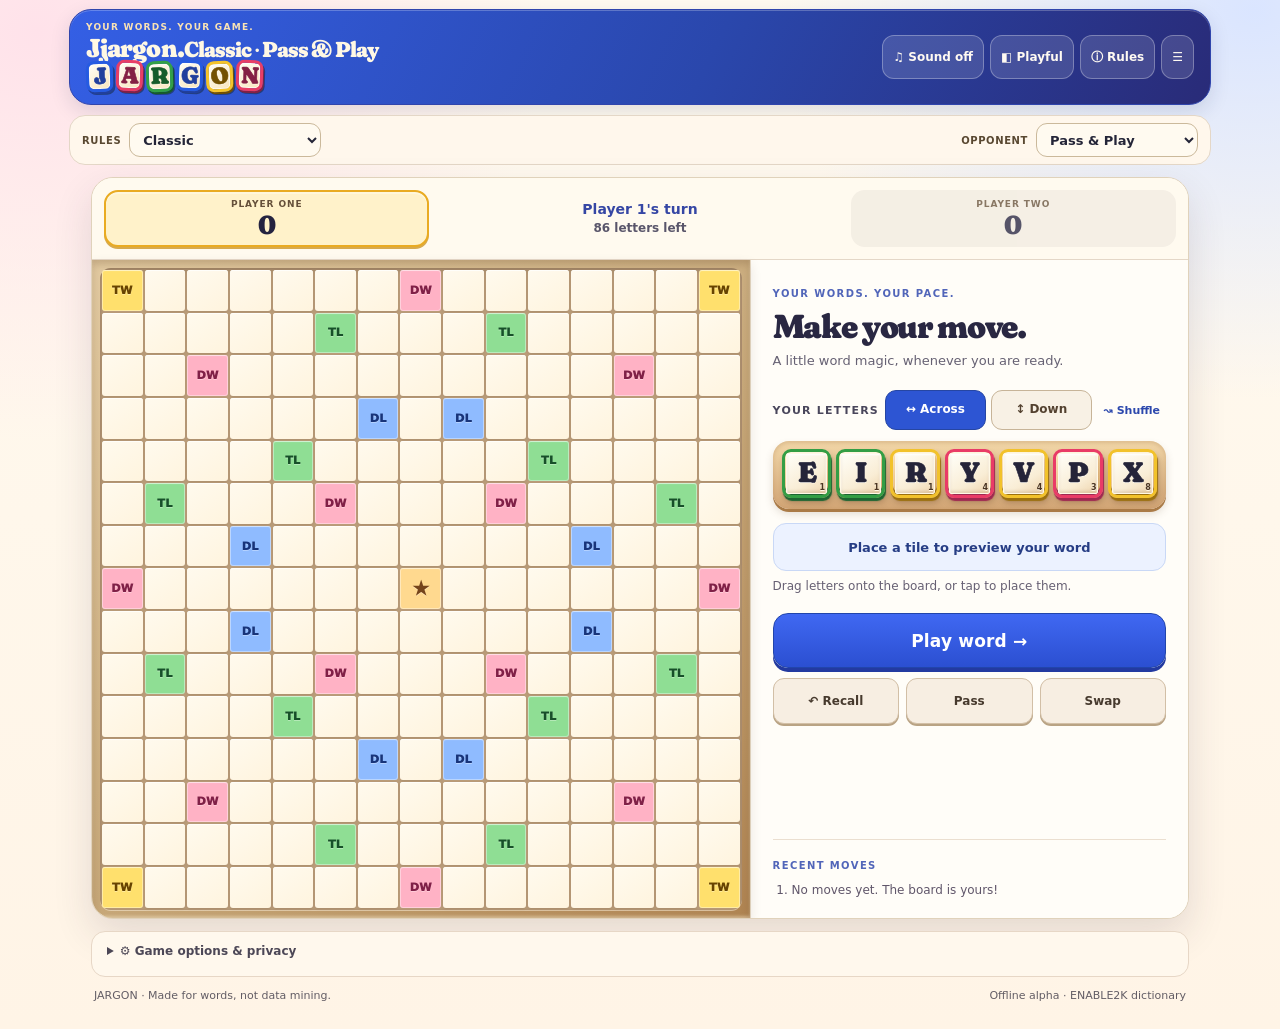
==== commit 44e175c3: "build: reflect mobile audio setting in standalone app" ====
--- a/index.html
+++ b/index.html
@@ -676,7 +676,7 @@
   <div class="sheet-heading"><div><span class="sheet-eyebrow">JARGON</span><h2 id="mobile-menu-title">Your game, your way.</h2></div><button id="mobile-menu-close" class="sheet-close" type="button" aria-label="Close game settings">×</button></div>
   <div id="mobile-mode-slot" class="mobile-mode-slot"></div>
   <div class="sheet-section-title">PREFERENCES</div>
-  <div class="sheet-actions"><button id="mobile-theme" type="button">◐ <span>Change appearance</span></button><button id="mobile-rules" type="button">ⓘ <span>How to play</span></button></div>
+  <div class="sheet-actions"><button id="mobile-audio" type="button" aria-pressed="false">♫ <span id="mobile-audio-label">Relaxing sound: Off</span></button><button id="mobile-theme" type="button">◐ <span>Change appearance</span></button><button id="mobile-rules" type="button">ⓘ <span>How to play</span></button></div>
   <div class="sheet-section-title">YOUR DATA STAYS YOURS</div>
   <div class="sheet-actions sheet-file-actions"><button id="mobile-export" type="button">↓ <span>Export game</span></button><button id="mobile-import" type="button">↑ <span>Import saved game</span></button><button id="mobile-reset" class="danger" type="button">↻ <span>Start a new game</span></button></div>
   <p class="sheet-privacy">No ads or trackers. Local games stay on your device. Online friend matches are still in development.</p>
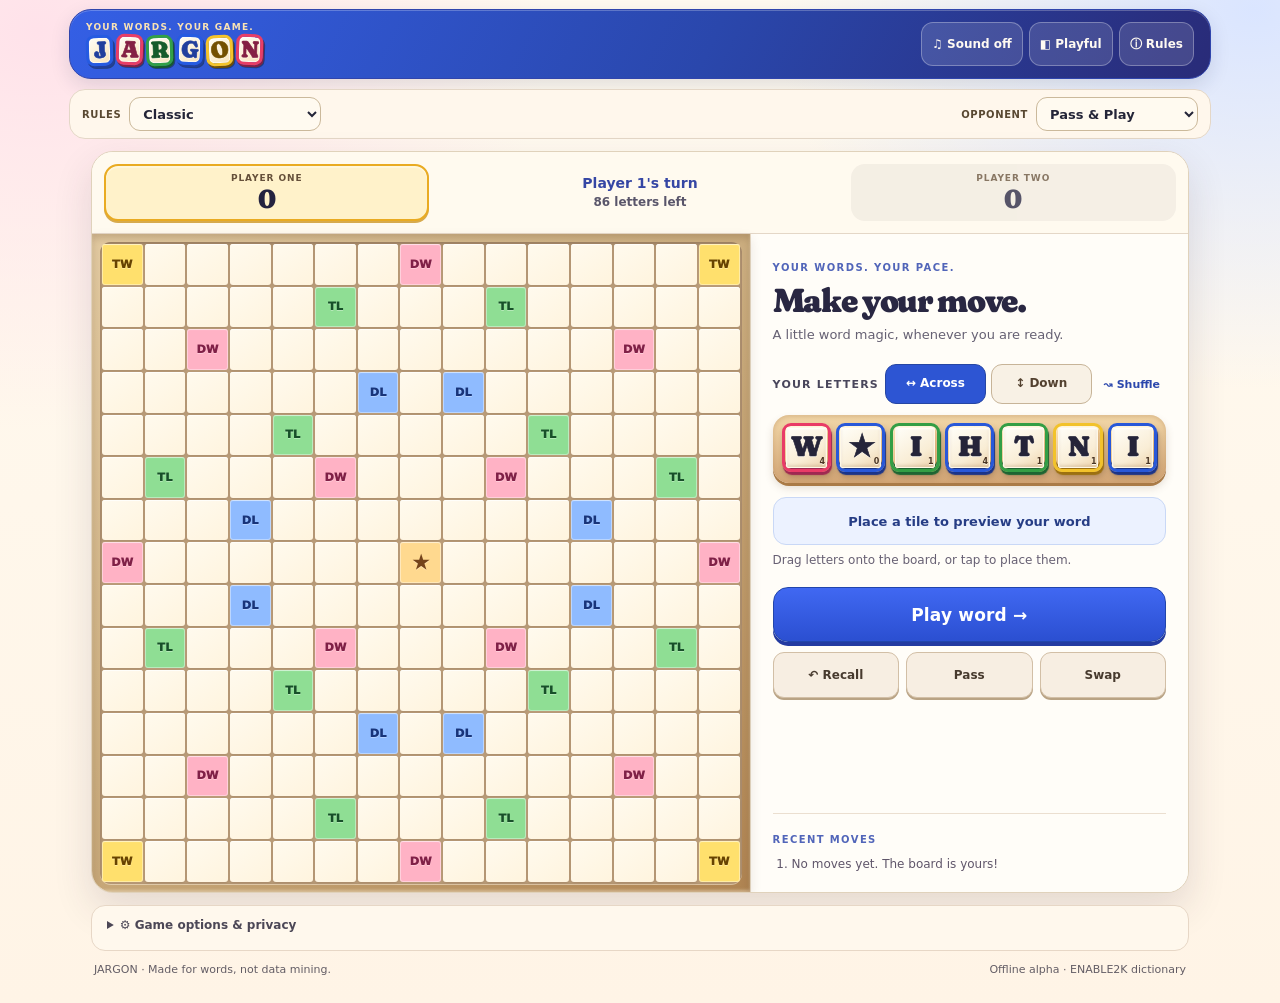
==== commit b523cd99: "build: package mobile-first responsive app styling" ====
--- a/index.html
+++ b/index.html
@@ -651,6 +651,136 @@
   .board-wrap { grid-column:1; grid-row:2; }
   .rack-area { grid-column:2; grid-row:2; border-left:1px solid #E7DAC5; }
   .play-history { margin-top:auto; }
+}
+
+
+/* JARGON V11 — phone-first app shell, built on the existing tested game.
+   Only appearance and presentation change; core scoring and touch handling stay shared. */
+.mobile-brand,.mobile-settings,.mobile-sheet { display:none; }
+.mobile-sheet[open] { display:block; }
+.mobile-sheet::backdrop { background:rgba(21,25,58,.44); backdrop-filter:blur(5px); }
+@media (max-width:600px) {
+  html,body { width:100%; overscroll-behavior-y:contain; }
+  body { background:#FFF9ED; }
+  .shell { width:100%; max-width:none; margin:0; padding:0; }
+  .top { position:relative; z-index:20; width:100%; min-height:64px;
+    margin:0; padding: max(8px,env(safe-area-inset-top)) max(14px,env(safe-area-inset-right)) 9px max(14px,env(safe-area-inset-left));
+    border:0; border-radius:0; box-shadow:0 4px 20px #17277A18;
+    background:linear-gradient(115deg,#3965E8,#2A4AC5 72%,#283C99); }
+  .top .eyebrow,.top .brand-tiles { display:none!important; }
+  .top .brand-wordmark { margin:0; }
+  .mobile-brand { display:flex; gap:9px; align-items:center; }
+  .mobile-mark { display:grid;place-items:center;flex:none;width:39px;height:41px;
+    border:2px solid #F7C944;border-radius:12px;color:#2B3E9F;background:#FFF3BC;
+    font:900 30px/1 var(--display);transform:rotate(-6deg);
+    box-shadow:1px 3px 0 #C99728; }
+  .mobile-brand-copy { display:flex;flex-direction:column;align-items:flex-start;
+    color:#FFFFFF;font:900 25px/.98 var(--display);letter-spacing:-.06em; }
+  .brand-dot { display:inline;color:#FFCC4E; }
+  .mobile-brand-copy small { display:block;margin-top:6px;color:#DCE6FF;
+    font:650 10px/1.2 var(--ui);letter-spacing:0; }
+  .top-actions { margin-left:auto;gap:4px; }
+  .top-actions #audio-toggle,.top-actions #theme,.top-actions #rules { display:none; }
+  .mobile-settings { display:flex;align-items:center;justify-content:center; flex:none;
+    min-width:45px; min-height:45px; border-radius:14px;background:#FFFFFF21;
+    color:white;font-size:23px;border:1px solid #FFFFFF45;padding:0 9px; }
+  .mode-strip { display:none; }
+  main { margin:0;padding:0; }
+  .game-layout { display:block!important;width:100%;max-width:none;margin:0; }
+  .game { width:100%;max-width:none!important; display:flex!important;flex-direction:column;
+    border:0!important;border-radius:0!important;box-shadow:none!important;
+    background:#FFF9ED;overflow:visible; }
+  .scorebar { flex:none;position:relative;order:0;display:grid;grid-template-columns:1fr minmax(92px,1.1fr) 1fr;
+    gap:7px;min-height:63px;padding:7px 11px; border-bottom:1px solid #E9DDC8;
+    background:#FFF9ED; }
+  .player { min-height:49px;border-radius:14px;gap:1px;padding:4px 2px;
+    background:transparent;opacity:1; }
+  .player.active { background:#FFF0C3; border:1px solid #F0C353;box-shadow:inset 0 0 0 1px #FFFFFF66; }
+  .player-label { font-size:9px;letter-spacing:.075em;color:#565372; }
+  .player strong { font-size:25px; color:#242441; font-variant-numeric:tabular-nums; }
+  .turn-center { font-size:11px;color:#3655B5;line-height:1.3; }
+  .turn-center small { margin-top:3px;font-size:10px;color:#74707E; }
+  .board-wrap { order:1;width:100%;padding:5px max(5px,env(safe-area-inset-right)) 5px max(5px,env(safe-area-inset-left));
+    background:linear-gradient(180deg,#DCC3A0,#C6A077); border:0;border-radius:0;
+    box-shadow:inset 0 2px 4px #62432833; }
+  .board { width:100%;max-width:100%;aspect-ratio:1;gap:1px;padding:2px;border-radius:6px; }
+  .sq { border-radius:2px; }
+  .sq .bonus { font-size:clamp(7px,2.1vw,11px); }
+  .sq .block .face { font-size:clamp(10px,3.2vw,17px); }
+  .rack-area { order:2;position:sticky;bottom:0;z-index:14;
+    padding:9px max(10px,env(safe-area-inset-right)) max(10px,env(safe-area-inset-bottom)) max(10px,env(safe-area-inset-left));
+    background:linear-gradient(180deg,#FFFDF9 0%,#FFF9EF 100%);
+    border:0;border-top:1px solid #ECD9BC;border-radius:20px 20px 0 0;
+    box-shadow:0 -9px 26px #3B335528;gap:0; }
+  .rack-heading {display:flex;flex-wrap:nowrap;gap:5px;align-items:center;min-height:39px; }
+  .rack-label { display:none; }
+  .rack-heading .placement-direction {flex:1 1 auto;max-width:none;min-width:0;gap:4px;}
+  .rack-heading .direction-button { min-width:0;min-height:39px; padding:5px 8px;
+    background:#EEF0FC;border:1px solid #D6DAEE;border-radius:12px;
+    color:#4B5589;font-weight:800;font-size:12px; }
+  .rack-heading .direction-button.active { background:#3159D9;color:white;border-color:#2442A2; }
+  .rack-heading .rack-tools { flex:none; }
+  .rack-heading #shuffle { min-height:39px; padding:4px 7px; color:#3050BC;font-size:11px; }
+  .rack-heading #flip { min-height:39px; }
+  .rack {margin:6px auto 8px;max-width:100%;padding:7px 7px 9px;gap:4px;border-radius:14px;
+    background:linear-gradient(180deg,#F0D7AE,#D6AE7B);
+    box-shadow:inset 0 2px 3px #88593F33,0 3px 0 #B98D5D; }
+  .rack .block {flex:0 1 calc((100% - 24px)/7);max-width:none; border-radius:8px;}
+  .rack .block .face { font-size:clamp(20px,6.1vw,29px); }
+  .feedback-area {display:flex;gap:0;margin-bottom:5px; }
+  .draft-preview { min-height:28px; padding:5px 7px;border-radius:9px;margin:0;
+    font-size:11px;line-height:1.25; }
+  .hint { position:absolute;left:-10000px;width:1px;height:1px;overflow:hidden;
+    clip-path:inset(50%);font-size:12px; }
+  .controls { display:grid;grid-template-columns:1fr;gap:6px;margin:0; }
+  .controls .primary {grid-column:1;grid-row:1;width:100%;min-height:48px;
+    padding:8px 14px;border-radius:13px;font-size:15px;background:linear-gradient(#416CF1,#2F56D7); }
+  .controls .primary:disabled { opacity:.59; }
+  .controls .utility-actions {display:grid;grid-column:1;grid-row:2;
+    grid-template-columns:repeat(3,minmax(0,1fr));gap:6px; }
+  .controls .utility-actions button {grid-column:auto!important;grid-row:auto!important;min-height:40px;
+    background:#F4EDE4;border:1px solid #E6D8C7;border-radius:11px;
+    color:#554B5A;font-size:12px;font-weight:750;box-shadow:none; }
+  .play-intro,.play-history,.game-options,footer { display:none!important; }
+  .mobile-sheet { box-sizing:border-box; width:100%; max-width:none; max-height:min(90dvh,730px);
+    position:fixed;inset:auto 0 0 0;margin:0;padding:14px 20px max(22px,env(safe-area-inset-bottom));
+    border:0;border-radius:26px 26px 0 0;background:#FFFAF0;
+    color:#29273D;box-shadow:0 -16px 46px #0D16414D;overflow-y:auto; }
+  .mobile-sheet[open] { display:block; animation:jargon-sheet-in 220ms cubic-bezier(.2,.8,.2,1); }
+  .sheet-grabber { width:41px;height:5px;background:#D7C9BA;border-radius:5px;margin:0 auto 16px; }
+  .sheet-heading {display:flex;align-items:center;justify-content:space-between;gap:10px;margin-bottom:17px;}
+  .sheet-heading h2 {font-size:26px;line-height:1.1;margin:5px 0 0;color:#282541; }
+  .sheet-eyebrow,.sheet-section-title {font-size:10px;font-weight:900;letter-spacing:.13em;color:#5C62A0;}
+  .sheet-close {display:grid;place-items:center;width:44px;height:44px;border:0;border-radius:50%;
+    background:#EEE9E3;color:#38354A;font-size:28px;}
+  .mobile-mode-slot .mode-strip {display:grid;grid-template-columns:repeat(2,minmax(0,1fr));gap:10px;
+    padding:0;margin:0 0 18px;border:0;background:transparent; }
+  .mobile-mode-slot .mode-picker {display:flex;flex-direction:column;align-items:stretch;gap:5px;
+    font-size:11px;color:#4A4460;letter-spacing:.04em;font-weight:900; }
+  .mobile-mode-slot .mode-picker select {width:100%;max-width:100%;min-height:46px;
+    padding:9px 12px;border-radius:12px;background:white;color:#27273E;font-size:14px;border:1px solid #DCCFBB;}
+  .mobile-mode-slot .bot-level:not([hidden]) {grid-column:1/-1;}
+  .mobile-mode-slot .bot-level[hidden] {display:none!important;}
+  .sheet-section-title {margin:16px 0 7px;}
+  .sheet-actions {display:grid;gap:7px;}
+  .sheet-actions button {min-height:48px;border-radius:13px;border:1px solid #E5D8C7;background:white;
+    color:#343049;font-weight:750;font-size:14px;text-align:left;padding:10px 14px;}
+  .sheet-actions .danger {color:#A22B47;}
+  .sheet-privacy { font-size:12px;line-height:1.6;color:#6A6470;margin:14px 0 0; }
+  @keyframes jargon-sheet-in {from{transform:translateY(25px);opacity:.78}to{transform:translateY(0);opacity:1}}
+}
+@media (max-width:600px) and (max-height:700px) {
+  .top { min-height:57px;padding-top:max(4px,env(safe-area-inset-top));padding-bottom:4px;}
+  .scorebar { min-height:54px;padding:5px 10px; }
+  .player { min-height:43px; }
+  .rack-area {padding-top:6px;}
+  .rack-heading .direction-button,.rack-heading #shuffle { min-height:35px; }
+  .rack {margin:3px auto 5px;padding:5px 6px 7px;}
+  .controls .utility-actions button {min-height:36px;}
+  .controls .primary {min-height:44px;}
+}
+@media (prefers-reduced-motion:reduce) {
+  .mobile-sheet[open] {animation:none!important;}
 }
 </style></head>
 <body><div class="shell">
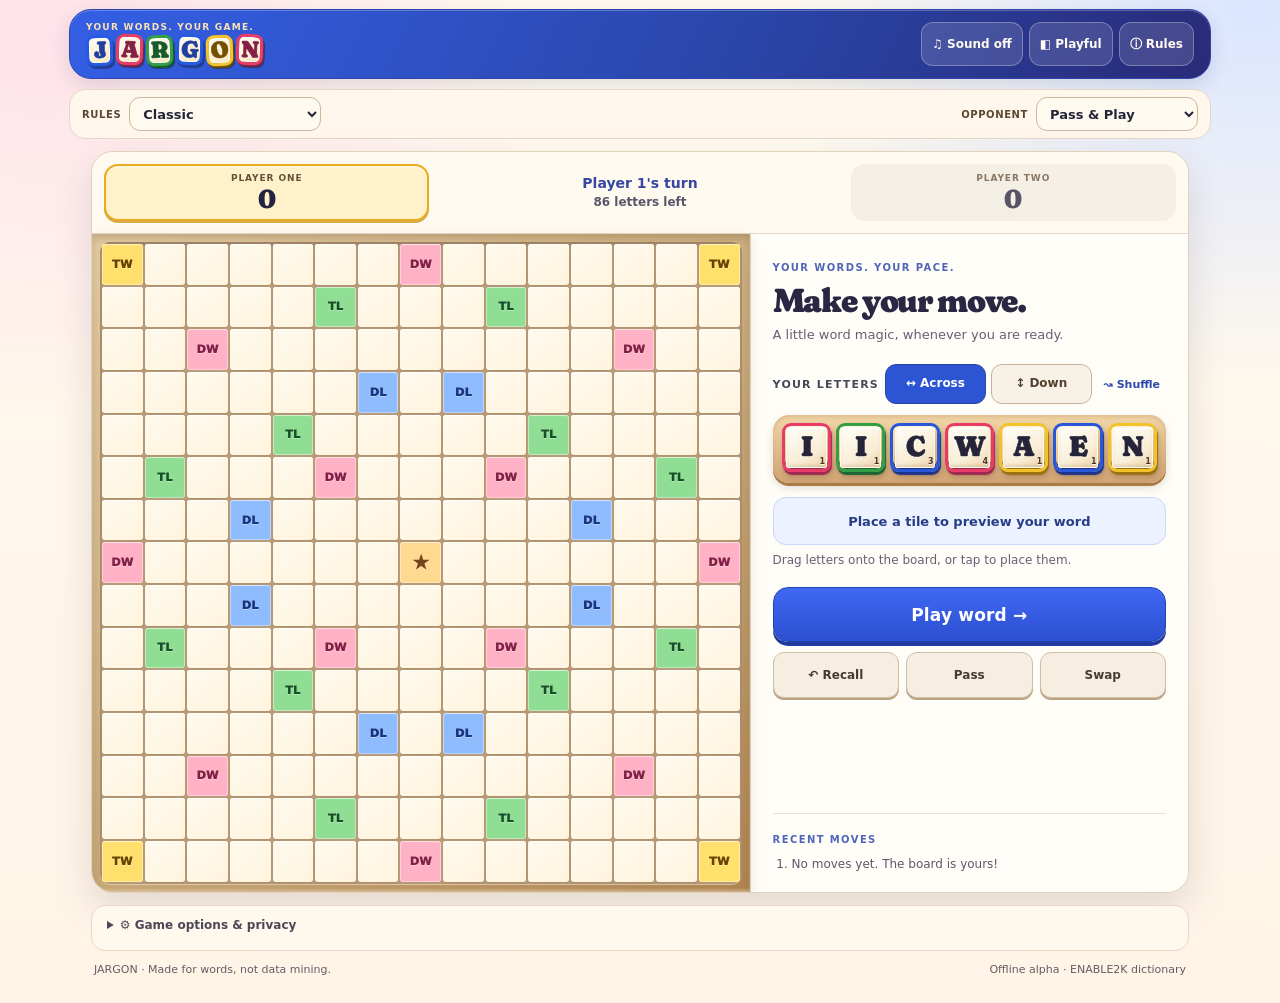
==== commit ca5bad59: "build: wire accessible mobile settings and native-feeling feedback" ====
--- a/index.html
+++ b/index.html
@@ -782,11 +782,25 @@
 @media (prefers-reduced-motion:reduce) {
   .mobile-sheet[open] {animation:none!important;}
 }
+
+
+.mobile-toast {display:none;}
+@media(max-width:600px){
+  .mobile-toast { display:block;position:fixed;z-index:40;pointer-events:none;top:calc(max(8px,env(safe-area-inset-top)) + 68px);
+    left:50%;transform:translate(-50%,-9px);opacity:0;transition:opacity .18s ease,transform .18s ease;
+    width:max-content;max-width:min(90vw,410px);padding:10px 13px;border-radius:13px;
+    background:#302C53;color:#FFFFFF;font-size:12px;line-height:1.4;font-weight:700;
+    box-shadow:0 8px 26px #1D174B4D;text-align:center; }
+  .mobile-toast.visible {opacity:1;transform:translate(-50%,0);}
+}
+@media(prefers-reduced-motion:reduce){
+  .mobile-toast {transition:none!important;}
+}
 </style></head>
 <body><div class="shell">
 <header class="top"><div><div class="eyebrow">YOUR WORDS. YOUR GAME.</div><h1 class="brand-wordmark" aria-label="Jargon"><span class="mobile-brand" aria-hidden="true"><span class="mobile-mark">J</span><span class="mobile-brand-copy">jargon<span class="brand-dot">.</span><small id="mobile-game-type">Classic · Pass &amp; Play</small></span></span><span class="brand-tiles" aria-hidden="true"><span>J</span><span>A</span><span>R</span><span>G</span><span>O</span><span>N</span></span></h1></div><div class="top-actions"><button id="audio-toggle" class="icon-button sound-button" type="button" aria-label="Enable relaxing background music and gentle tile sounds" aria-pressed="false">♫ <span>Sound off</span></button><button id="theme" class="icon-button" type="button" aria-label="Switch visual style">◧ <span>Playful</span></button><button id="rules" class="icon-button" type="button">ⓘ <span>Rules</span></button><button id="mobile-settings" class="icon-button mobile-settings" type="button" aria-label="Game settings" aria-haspopup="dialog" aria-expanded="false" aria-controls="mobile-menu"><span aria-hidden="true">☰</span></button></div></header>
 <div class="mode-strip" id="mode-strip"><label class="mode-picker">RULES <select id="game-mode" aria-label="Game ruleset"><option value="classic">Classic</option><option value="blocks">Block Flip · 104 tiles</option></select></label><label class="mode-picker">OPPONENT <select id="opponent-mode" aria-label="Choose opponent"><option value="local">Pass &amp; Play</option><option value="computer">Play Computer</option></select></label><label class="mode-picker bot-level" id="bot-level-wrap" hidden>COMPUTER <select id="bot-level" aria-label="Computer difficulty"><option value="relaxed">Relaxed</option><option value="focused">Focused</option></select></label></div>
-<main><div id="runtime-alert" class="runtime-alert" role="alert" aria-live="assertive"></div><noscript><div class="noscript-alert" role="alert"><strong>This preview cannot run Jargon.</strong> The board is visible, but moves require JavaScript. Open Jargon as a website in Safari or Chrome rather than in a document or attachment preview.</div></noscript><div class="intro"><span class="alpha-pill">PLAY AT YOUR PACE</span><span class="tagline">Bright words. Peaceful play. No trackers.</span></div>
+<main><div id="mobile-toast" class="mobile-toast" aria-hidden="true"></div><div id="runtime-alert" class="runtime-alert" role="alert" aria-live="assertive"></div><noscript><div class="noscript-alert" role="alert"><strong>This preview cannot run Jargon.</strong> The board is visible, but moves require JavaScript. Open Jargon as a website in Safari or Chrome rather than in a document or attachment preview.</div></noscript><div class="intro"><span class="alpha-pill">PLAY AT YOUR PACE</span><span class="tagline">Bright words. Peaceful play. No trackers.</span></div>
 <div class="game-layout"><section class="game" aria-label="Jargon game"><div class="scorebar"><div class="player active" id="player0"><span class="player-label">PLAYER ONE</span><strong id="score0">0</strong></div><div class="turn-center"><span id="turn-label">Player One’s turn</span><small id="bag-count">86 letters left</small></div><div class="player" id="player1"><span class="player-label">PLAYER TWO</span><strong id="score1">0</strong></div></div>
 <div class="board-wrap"><div class="preview-lock" role="status"><div class="preview-lock-icon" aria-hidden="true">J</div><strong>Preview only</strong><span>This document viewer cannot run the game. The board is a picture until Jargon is opened as a <b>website in Safari or Chrome.</b></span></div><div class="board" id="board" role="grid" aria-label="15 by 15 word board"><span class="sq fallback premium-TW" role="gridcell" aria-label="Row 1, column 1"><span class="bonus">TW</span></span><span class="sq fallback" role="gridcell" aria-label="Row 1, column 2"></span><span class="sq fallback" role="gridcell" aria-label="Row 1, column 3"></span><span class="sq fallback" role="gridcell" aria-label="Row 1, column 4"></span><span class="sq fallback" role="gridcell" aria-label="Row 1, column 5"></span><span class="sq fallback" role="gridcell" aria-label="Row 1, column 6"></span><span class="sq fallback" role="gridcell" aria-label="Row 1, column 7"></span><span class="sq fallback premium-DW" role="gridcell" aria-label="Row 1, column 8"><span class="bonus">DW</span></span><span class="sq fallback" role="gridcell" aria-label="Row 1, column 9"></span><span class="sq fallback" role="gridcell" aria-label="Row 1, column 10"></span><span class="sq fallback" role="gridcell" aria-label="Row 1, column 11"></span><span class="sq fallback" role="gridcell" aria-label="Row 1, column 12"></span><span class="sq fallback" role="gridcell" aria-label="Row 1, column 13"></span><span class="sq fallback" role="gridcell" aria-label="Row 1, column 14"></span><span class="sq fallback premium-TW" role="gridcell" aria-label="Row 1, column 15"><span class="bonus">TW</span></span><span class="sq fallback" role="gridcell" aria-label="Row 2, column 1"></span><span class="sq fallback" role="gridcell" aria-label="Row 2, column 2"></span><span class="sq fallback" role="gridcell" aria-label="Row 2, column 3"></span><span class="sq fallback" role="gridcell" aria-label="Row 2, column 4"></span><span class="sq fallback" role="gridcell" aria-label="Row 2, column 5"></span><span class="sq fallback premium-TL" role="gridcell" aria-label="Row 2, column 6"><span class="bonus">TL</span></span><span class="sq fallback" role="gridcell" aria-label="Row 2, column 7"></span><span class="sq fallback" role="gridcell" aria-label="Row 2, column 8"></span><span class="sq fallback" role="gridcell" aria-label="Row 2, column 9"></span><span class="sq fallback premium-TL" role="gridcell" aria-label="Row 2, column 10"><span class="bonus">TL</span></span><span class="sq fallback" role="gridcell" aria-label="Row 2, column 11"></span><span class="sq fallback" role="gridcell" aria-label="Row 2, column 12"></span><span class="sq fallback" role="gridcell" aria-label="Row 2, column 13"></span><span class="sq fallback" role="gridcell" aria-label="Row 2, column 14"></span><span class="sq fallback" role="gridcell" aria-label="Row 2, column 15"></span><span class="sq fallback" role="gridcell" aria-label="Row 3, column 1"></span><span class="sq fallback" role="gridcell" aria-label="Row 3, column 2"></span><span class="sq fallback premium-DW" role="gridcell" aria-label="Row 3, column 3"><span class="bonus">DW</span></span><span class="sq fallback" role="gridcell" aria-label="Row 3, column 4"></span><span class="sq fallback" role="gridcell" aria-label="Row 3, column 5"></span><span class="sq fallback" role="gridcell" aria-label="Row 3, column 6"></span><span class="sq fallback" role="gridcell" aria-label="Row 3, column 7"></span><span class="sq fallback" role="gridcell" aria-label="Row 3, column 8"></span><span class="sq fallback" role="gridcell" aria-label="Row 3, column 9"></span><span class="sq fallback" role="gridcell" aria-label="Row 3, column 10"></span><span class="sq fallback" role="gridcell" aria-label="Row 3, column 11"></span><span class="sq fallback" role="gridcell" aria-label="Row 3, column 12"></span><span class="sq fallback premium-DW" role="gridcell" aria-label="Row 3, column 13"><span class="bonus">DW</span></span><span class="sq fallback" role="gridcell" aria-label="Row 3, column 14"></span><span class="sq fallback" role="gridcell" aria-label="Row 3, column 15"></span><span class="sq fallback" role="gridcell" aria-label="Row 4, column 1"></span><span class="sq fallback" role="gridcell" aria-label="Row 4, column 2"></span><span class="sq fallback" role="gridcell" aria-label="Row 4, column 3"></span><span class="sq fallback" role="gridcell" aria-label="Row 4, column 4"></span><span class="sq fallback" role="gridcell" aria-label="Row 4, column 5"></span><span class="sq fallback" role="gridcell" aria-label="Row 4, column 6"></span><span class="sq fallback premium-DL" role="gridcell" aria-label="Row 4, column 7"><span class="bonus">DL</span></span><span class="sq fallback" role="gridcell" aria-label="Row 4, column 8"></span><span class="sq fallback premium-DL" role="gridcell" aria-label="Row 4, column 9"><span class="bonus">DL</span></span><span class="sq fallback" role="gridcell" aria-label="Row 4, column 10"></span><span class="sq fallback" role="gridcell" aria-label="Row 4, column 11"></span><span class="sq fallback" role="gridcell" aria-label="Row 4, column 12"></span><span class="sq fallback" role="gridcell" aria-label="Row 4, column 13"></span><span class="sq fallback" role="gridcell" aria-label="Row 4, column 14"></span><span class="sq fallback" role="gridcell" aria-label="Row 4, column 15"></span><span class="sq fallback" role="gridcell" aria-label="Row 5, column 1"></span><span class="sq fallback" role="gridcell" aria-label="Row 5, column 2"></span><span class="sq fallback" role="gridcell" aria-label="Row 5, column 3"></span><span class="sq fallback" role="gridcell" aria-label="Row 5, column 4"></span><span class="sq fallback premium-TL" role="gridcell" aria-label="Row 5, column 5"><span class="bonus">TL</span></span><span class="sq fallback" role="gridcell" aria-label="Row 5, column 6"></span><span class="sq fallback" role="gridcell" aria-label="Row 5, column 7"></span><span class="sq fallback" role="gridcell" aria-label="Row 5, column 8"></span><span class="sq fallback" role="gridcell" aria-label="Row 5, column 9"></span><span class="sq fallback" role="gridcell" aria-label="Row 5, column 10"></span><span class="sq fallback premium-TL" role="gridcell" aria-label="Row 5, column 11"><span class="bonus">TL</span></span><span class="sq fallback" role="gridcell" aria-label="Row 5, column 12"></span><span class="sq fallback" role="gridcell" aria-label="Row 5, column 13"></span><span class="sq fallback" role="gridcell" aria-label="Row 5, column 14"></span><span class="sq fallback" role="gridcell" aria-label="Row 5, column 15"></span><span class="sq fallback" role="gridcell" aria-label="Row 6, column 1"></span><span class="sq fallback premium-TL" role="gridcell" aria-label="Row 6, column 2"><span class="bonus">TL</span></span><span class="sq fallback" role="gridcell" aria-label="Row 6, column 3"></span><span class="sq fallback" role="gridcell" aria-label="Row 6, column 4"></span><span class="sq fallback" role="gridcell" aria-label="Row 6, column 5"></span><span class="sq fallback premium-DW" role="gridcell" aria-label="Row 6, column 6"><span class="bonus">DW</span></span><span class="sq fallback" role="gridcell" aria-label="Row 6, column 7"></span><span class="sq fallback" role="gridcell" aria-label="Row 6, column 8"></span><span class="sq fallback" role="gridcell" aria-label="Row 6, column 9"></span><span class="sq fallback premium-DW" role="gridcell" aria-label="Row 6, column 10"><span class="bonus">DW</span></span><span class="sq fallback" role="gridcell" aria-label="Row 6, column 11"></span><span class="sq fallback" role="gridcell" aria-label="Row 6, column 12"></span><span class="sq fallback" role="gridcell" aria-label="Row 6, column 13"></span><span class="sq fallback premium-TL" role="gridcell" aria-label="Row 6, column 14"><span class="bonus">TL</span></span><span class="sq fallback" role="gridcell" aria-label="Row 6, column 15"></span><span class="sq fallback" role="gridcell" aria-label="Row 7, column 1"></span><span class="sq fallback" role="gridcell" aria-label="Row 7, column 2"></span><span class="sq fallback" role="gridcell" aria-label="Row 7, column 3"></span><span class="sq fallback premium-DL" role="gridcell" aria-label="Row 7, column 4"><span class="bonus">DL</span></span><span class="sq fallback" role="gridcell" aria-label="Row 7, column 5"></span><span class="sq fallback" role="gridcell" aria-label="Row 7, column 6"></span><span class="sq fallback" role="gridcell" aria-label="Row 7, column 7"></span><span class="sq fallback" role="gridcell" aria-label="Row 7, column 8"></span><span class="sq fallback" role="gridcell" aria-label="Row 7, column 9"></span><span class="sq fallback" role="gridcell" aria-label="Row 7, column 10"></span><span class="sq fallback" role="gridcell" aria-label="Row 7, column 11"></span><span class="sq fallback premium-DL" role="gridcell" aria-label="Row 7, column 12"><span class="bonus">DL</span></span><span class="sq fallback" role="gridcell" aria-label="Row 7, column 13"></span><span class="sq fallback" role="gridcell" aria-label="Row 7, column 14"></span><span class="sq fallback" role="gridcell" aria-label="Row 7, column 15"></span><span class="sq fallback premium-DW" role="gridcell" aria-label="Row 8, column 1"><span class="bonus">DW</span></span><span class="sq fallback" role="gridcell" aria-label="Row 8, column 2"></span><span class="sq fallback" role="gridcell" aria-label="Row 8, column 3"></span><span class="sq fallback" role="gridcell" aria-label="Row 8, column 4"></span><span class="sq fallback" role="gridcell" aria-label="Row 8, column 5"></span><span class="sq fallback" role="gridcell" aria-label="Row 8, column 6"></span><span class="sq fallback" role="gridcell" aria-label="Row 8, column 7"></span><span class="sq fallback premium-DW center" role="gridcell" aria-label="Row 8, column 8"><span class="bonus">★</span></span><span class="sq fallback" role="gridcell" aria-label="Row 8, column 9"></span><span class="sq fallback" role="gridcell" aria-label="Row 8, column 10"></span><span class="sq fallback" role="gridcell" aria-label="Row 8, column 11"></span><span class="sq fallback" role="gridcell" aria-label="Row 8, column 12"></span><span class="sq fallback" role="gridcell" aria-label="Row 8, column 13"></span><span class="sq fallback" role="gridcell" aria-label="Row 8, column 14"></span><span class="sq fallback premium-DW" role="gridcell" aria-label="Row 8, column 15"><span class="bonus">DW</span></span><span class="sq fallback" role="gridcell" aria-label="Row 9, column 1"></span><span class="sq fallback" role="gridcell" aria-label="Row 9, column 2"></span><span class="sq fallback" role="gridcell" aria-label="Row 9, column 3"></span><span class="sq fallback premium-DL" role="gridcell" aria-label="Row 9, column 4"><span class="bonus">DL</span></span><span class="sq fallback" role="gridcell" aria-label="Row 9, column 5"></span><span class="sq fallback" role="gridcell" aria-label="Row 9, column 6"></span><span class="sq fallback" role="gridcell" aria-label="Row 9, column 7"></span><span class="sq fallback" role="gridcell" aria-label="Row 9, column 8"></span><span class="sq fallback" role="gridcell" aria-label="Row 9, column 9"></span><span class="sq fallback" role="gridcell" aria-label="Row 9, column 10"></span><span class="sq fallback" role="gridcell" aria-label="Row 9, column 11"></span><span class="sq fallback premium-DL" role="gridcell" aria-label="Row 9, column 12"><span class="bonus">DL</span></span><span class="sq fallback" role="gridcell" aria-label="Row 9, column 13"></span><span class="sq fallback" role="gridcell" aria-label="Row 9, column 14"></span><span class="sq fallback" role="gridcell" aria-label="Row 9, column 15"></span><span class="sq fallback" role="gridcell" aria-label="Row 10, column 1"></span><span class="sq fallback premium-TL" role="gridcell" aria-label="Row 10, column 2"><span class="bonus">TL</span></span><span class="sq fallback" role="gridcell" aria-label="Row 10, column 3"></span><span class="sq fallback" role="gridcell" aria-label="Row 10, column 4"></span><span class="sq fallback" role="gridcell" aria-label="Row 10, column 5"></span><span class="sq fallback premium-DW" role="gridcell" aria-label="Row 10, column 6"><span class="bonus">DW</span></span><span class="sq fallback" role="gridcell" aria-label="Row 10, column 7"></span><span class="sq fallback" role="gridcell" aria-label="Row 10, column 8"></span><span class="sq fallback" role="gridcell" aria-label="Row 10, column 9"></span><span class="sq fallback premium-DW" role="gridcell" aria-label="Row 10, column 10"><span class="bonus">DW</span></span><span class="sq fallback" role="gridcell" aria-label="Row 10, column 11"></span><span class="sq fallback" role="gridcell" aria-label="Row 10, column 12"></span><span class="sq fallback" role="gridcell" aria-label="Row 10, column 13"></span><span class="sq fallback premium-TL" role="gridcell" aria-label="Row 10, column 14"><span class="bonus">TL</span></span><span class="sq fallback" role="gridcell" aria-label="Row 10, column 15"></span><span class="sq fallback" role="gridcell" aria-label="Row 11, column 1"></span><span class="sq fallback" role="gridcell" aria-label="Row 11, column 2"></span><span class="sq fallback" role="gridcell" aria-label="Row 11, column 3"></span><span class="sq fallback" role="gridcell" aria-label="Row 11, column 4"></span><span class="sq fallback premium-TL" role="gridcell" aria-label="Row 11, column 5"><span class="bonus">TL</span></span><span class="sq fallback" role="gridcell" aria-label="Row 11, column 6"></span><span class="sq fallback" role="gridcell" aria-label="Row 11, column 7"></span><span class="sq fallback" role="gridcell" aria-label="Row 11, column 8"></span><span class="sq fallback" role="gridcell" aria-label="Row 11, column 9"></span><span class="sq fallback" role="gridcell" aria-label="Row 11, column 10"></span><span class="sq fallback premium-TL" role="gridcell" aria-label="Row 11, column 11"><span class="bonus">TL</span></span><span class="sq fallback" role="gridcell" aria-label="Row 11, column 12"></span><span class="sq fallback" role="gridcell" aria-label="Row 11, column 13"></span><span class="sq fallback" role="gridcell" aria-label="Row 11, column 14"></span><span class="sq fallback" role="gridcell" aria-label="Row 11, column 15"></span><span class="sq fallback" role="gridcell" aria-label="Row 12, column 1"></span><span class="sq fallback" role="gridcell" aria-label="Row 12, column 2"></span><span class="sq fallback" role="gridcell" aria-label="Row 12, column 3"></span><span class="sq fallback" role="gridcell" aria-label="Row 12, column 4"></span><span class="sq fallback" role="gridcell" aria-label="Row 12, column 5"></span><span class="sq fallback" role="gridcell" aria-label="Row 12, column 6"></span><span class="sq fallback premium-DL" role="gridcell" aria-label="Row 12, column 7"><span class="bonus">DL</span></span><span class="sq fallback" role="gridcell" aria-label="Row 12, column 8"></span><span class="sq fallback premium-DL" role="gridcell" aria-label="Row 12, column 9"><span class="bonus">DL</span></span><span class="sq fallback" role="gridcell" aria-label="Row 12, column 10"></span><span class="sq fallback" role="gridcell" aria-label="Row 12, column 11"></span><span class="sq fallback" role="gridcell" aria-label="Row 12, column 12"></span><span class="sq fallback" role="gridcell" aria-label="Row 12, column 13"></span><span class="sq fallback" role="gridcell" aria-label="Row 12, column 14"></span><span class="sq fallback" role="gridcell" aria-label="Row 12, column 15"></span><span class="sq fallback" role="gridcell" aria-label="Row 13, column 1"></span><span class="sq fallback" role="gridcell" aria-label="Row 13, column 2"></span><span class="sq fallback premium-DW" role="gridcell" aria-label="Row 13, column 3"><span class="bonus">DW</span></span><span class="sq fallback" role="gridcell" aria-label="Row 13, column 4"></span><span class="sq fallback" role="gridcell" aria-label="Row 13, column 5"></span><span class="sq fallback" role="gridcell" aria-label="Row 13, column 6"></span><span class="sq fallback" role="gridcell" aria-label="Row 13, column 7"></span><span class="sq fallback" role="gridcell" aria-label="Row 13, column 8"></span><span class="sq fallback" role="gridcell" aria-label="Row 13, column 9"></span><span class="sq fallback" role="gridcell" aria-label="Row 13, column 10"></span><span class="sq fallback" role="gridcell" aria-label="Row 13, column 11"></span><span class="sq fallback" role="gridcell" aria-label="Row 13, column 12"></span><span class="sq fallback premium-DW" role="gridcell" aria-label="Row 13, column 13"><span class="bonus">DW</span></span><span class="sq fallback" role="gridcell" aria-label="Row 13, column 14"></span><span class="sq fallback" role="gridcell" aria-label="Row 13, column 15"></span><span class="sq fallback" role="gridcell" aria-label="Row 14, column 1"></span><span class="sq fallback" role="gridcell" aria-label="Row 14, column 2"></span><span class="sq fallback" role="gridcell" aria-label="Row 14, column 3"></span><span class="sq fallback" role="gridcell" aria-label="Row 14, column 4"></span><span class="sq fallback" role="gridcell" aria-label="Row 14, column 5"></span><span class="sq fallback premium-TL" role="gridcell" aria-label="Row 14, column 6"><span class="bonus">TL</span></span><span class="sq fallback" role="gridcell" aria-label="Row 14, column 7"></span><span class="sq fallback" role="gridcell" aria-label="Row 14, column 8"></span><span class="sq fallback" role="gridcell" aria-label="Row 14, column 9"></span><span class="sq fallback premium-TL" role="gridcell" aria-label="Row 14, column 10"><span class="bonus">TL</span></span><span class="sq fallback" role="gridcell" aria-label="Row 14, column 11"></span><span class="sq fallback" role="gridcell" aria-label="Row 14, column 12"></span><span class="sq fallback" role="gridcell" aria-label="Row 14, column 13"></span><span class="sq fallback" role="gridcell" aria-label="Row 14, column 14"></span><span class="sq fallback" role="gridcell" aria-label="Row 14, column 15"></span><span class="sq fallback premium-TW" role="gridcell" aria-label="Row 15, column 1"><span class="bonus">TW</span></span><span class="sq fallback" role="gridcell" aria-label="Row 15, column 2"></span><span class="sq fallback" role="gridcell" aria-label="Row 15, column 3"></span><span class="sq fallback" role="gridcell" aria-label="Row 15, column 4"></span><span class="sq fallback" role="gridcell" aria-label="Row 15, column 5"></span><span class="sq fallback" role="gridcell" aria-label="Row 15, column 6"></span><span class="sq fallback" role="gridcell" aria-label="Row 15, column 7"></span><span class="sq fallback premium-DW" role="gridcell" aria-label="Row 15, column 8"><span class="bonus">DW</span></span><span class="sq fallback" role="gridcell" aria-label="Row 15, column 9"></span><span class="sq fallback" role="gridcell" aria-label="Row 15, column 10"></span><span class="sq fallback" role="gridcell" aria-label="Row 15, column 11"></span><span class="sq fallback" role="gridcell" aria-label="Row 15, column 12"></span><span class="sq fallback" role="gridcell" aria-label="Row 15, column 13"></span><span class="sq fallback" role="gridcell" aria-label="Row 15, column 14"></span><span class="sq fallback premium-TW" role="gridcell" aria-label="Row 15, column 15"><span class="bonus">TW</span></span></div></div>
 <div class="rack-area">
@@ -170537,7 +170551,18 @@
 let botLevel=safeStorage.get(BOT_LEVEL_KEY)==='focused'?'focused':'relaxed';
 let botScheduled=false,botToken=0;
 function persist(){safeStorage.set(STORE,JSON.stringify({version:2,game:state,draft,opponent:opponentMode}));}
-function say(message){$('hint').textContent=message;}
+function say(message){
+  $('hint').textContent=message;
+  // The live region remains available to assistive technology. Mobile gets a
+  // transient visual acknowledgement rather than a permanent instruction wall.
+  if(window.matchMedia('(max-width:600px)').matches && !/^Drag letters onto|^Select a tile, then tap/.test(message)){
+    const toast=$('mobile-toast');
+    toast.textContent=message;
+    toast.classList.add('visible');
+    window.clearTimeout(say.toastTimer);
+    say.toastTimer=window.setTimeout(()=>toast.classList.remove('visible'),2400);
+  }
+}
 
 const HAPTICS_KEY='jargon.haptics.v1';
 let hapticsEnabled=safeStorage.get(HAPTICS_KEY)==='on';
@@ -170908,6 +170933,8 @@
   $('opponent-mode').value=opponentMode;
   $('bot-level-wrap').hidden=opponentMode!=='computer';
   $('bot-level').value=botLevel;
+  const modeLabel=$('mobile-game-type');
+  if(modeLabel)modeLabel.textContent=(state.mode==='blocks'?'Block Flip':'Classic')+' · '+(opponentMode==='computer'?'Computer':'Pass & Play');
   document.body.classList.toggle('bot-turn',opponentMode==='computer'&&state.turn===1);
   const canFlip=state.mode==='blocks'&&!swapping&&selected!==null&&state.racks[state.turn].some(t=>t.id===selected&&t.alternate&&!t.blank);
   const flipBtn=$('flip');flipBtn.hidden=state.mode!=='blocks';flipBtn.disabled=!canFlip||state.finished;
@@ -171112,6 +171139,63 @@
   }catch(error){say('Import failed: '+error.message);}finally{e.target.value='';}
 });
 $('export').addEventListener('click',()=>{const json=JSON.stringify({version:2,exportedAt:new Date().toISOString(),game:state,draft,opponent:opponentMode},null,2);const url=URL.createObjectURL(new Blob([json],{type:'application/json'}));const a=document.createElement('a');a.href=url;a.download='jargon-save.json';a.click();URL.revokeObjectURL(url);say('Game exported as JSON.');});
+
+/* Mobile interface: move the exact existing game selectors into a modal sheet.
+   No duplicated state or reimplemented game settings. */
+const mobileMedia=window.matchMedia('(max-width:600px)');
+const mobileMenu=$('mobile-menu'),mobileSettingsButton=$('mobile-settings');
+const modeStrip=$('mode-strip'),mobileModeSlot=$('mobile-mode-slot');
+function syncMobileLayout(){
+  if(mobileMedia.matches){
+    if(modeStrip.parentElement!==mobileModeSlot)mobileModeSlot.append(modeStrip);
+  } else {
+    if(mobileMenu.open)mobileMenu.close();
+    const shell=document.querySelector('.shell');
+    if(modeStrip.parentElement!==shell)shell.insertBefore(modeStrip,document.querySelector('main'));
+  }
+}
+function updateMobileSound(){
+  $('mobile-audio').setAttribute('aria-pressed',String(soundEnabled));
+  $('mobile-audio-label').textContent='Relaxing sound: '+(soundEnabled?'On':'Off');
+}
+function closeMobileMenu(restoreFocus=true){
+  if(mobileMenu.open)mobileMenu.close();
+  if(restoreFocus&&mobileMedia.matches)mobileSettingsButton.focus({preventScroll:true});
+}
+mobileSettingsButton.addEventListener('click',()=>{
+  syncMobileLayout();
+  updateMobileSound();
+  mobileMenu.showModal();
+  mobileSettingsButton.setAttribute('aria-expanded','true');
+  $('mobile-menu-close').focus({preventScroll:true});
+});
+mobileMenu.addEventListener('close',()=>{
+  mobileSettingsButton.setAttribute('aria-expanded','false');
+});
+$('mobile-menu-close').addEventListener('click',()=>closeMobileMenu());
+$('mobile-audio').addEventListener('click',()=>{
+  $('audio-toggle').click();
+  updateMobileSound();
+});
+$('mobile-theme').addEventListener('click',()=>{
+  $('theme').click();
+  $('mobile-theme').querySelector('span').textContent='Appearance: '+(theme==='playful'?'Playful':'Sophisticated');
+});
+$('mobile-rules').addEventListener('click',()=>{
+  closeMobileMenu(false);
+  $('rules').click();
+});
+for(const [mobile,desktop] of [['mobile-export','export'],['mobile-import','import'],['mobile-reset','reset']]){
+  $(mobile).addEventListener('click',()=>{
+    closeMobileMenu(false);
+    $(desktop).click();
+  });
+}
+if(mobileMedia.addEventListener)mobileMedia.addEventListener('change',syncMobileLayout);
+else window.addEventListener('resize',syncMobileLayout);
+syncMobileLayout();
+updateMobileSound();
+
 render();document.body.classList.add('js-ready');say(opponentMode==='computer'?'Play a word to take on the computer.':'Drag letters onto the board, or tap to place them.');if(opponentMode==='computer'&&state.turn===1)scheduleBotTurn();
 if(!safeStorage.set('__jargon_storage_check','1'))say('You can play here, but this file viewer may not save progress. For reliable saving, open Jargon in Safari.');else safeStorage.remove('__jargon_storage_check');
 </script></body></html>
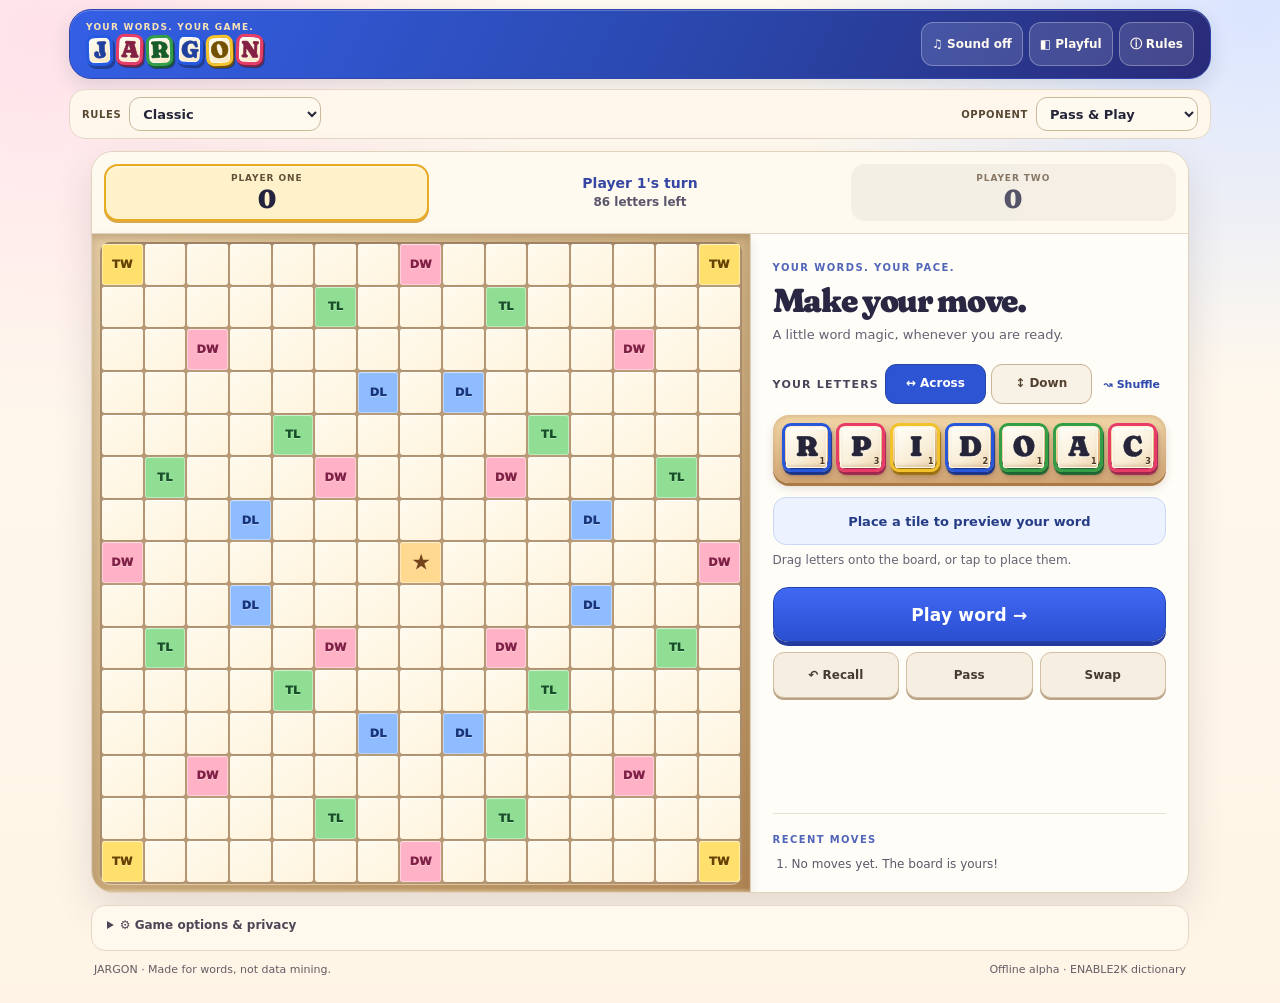
==== commit 910b15dd: "build: include accessible phone control heights" ====
--- a/index.html
+++ b/index.html
@@ -738,7 +738,7 @@
   .controls .primary:disabled { opacity:.59; }
   .controls .utility-actions {display:grid;grid-column:1;grid-row:2;
     grid-template-columns:repeat(3,minmax(0,1fr));gap:6px; }
-  .controls .utility-actions button {grid-column:auto!important;grid-row:auto!important;min-height:40px;
+  .controls .utility-actions button {grid-column:auto!important;grid-row:auto!important;min-height:44px;
     background:#F4EDE4;border:1px solid #E6D8C7;border-radius:11px;
     color:#554B5A;font-size:12px;font-weight:750;box-shadow:none; }
   .play-intro,.play-history,.game-options,footer { display:none!important; }
@@ -776,7 +776,7 @@
   .rack-area {padding-top:6px;}
   .rack-heading .direction-button,.rack-heading #shuffle { min-height:35px; }
   .rack {margin:3px auto 5px;padding:5px 6px 7px;}
-  .controls .utility-actions button {min-height:36px;}
+  .controls .utility-actions button {min-height:44px;}
   .controls .primary {min-height:44px;}
 }
 @media (prefers-reduced-motion:reduce) {
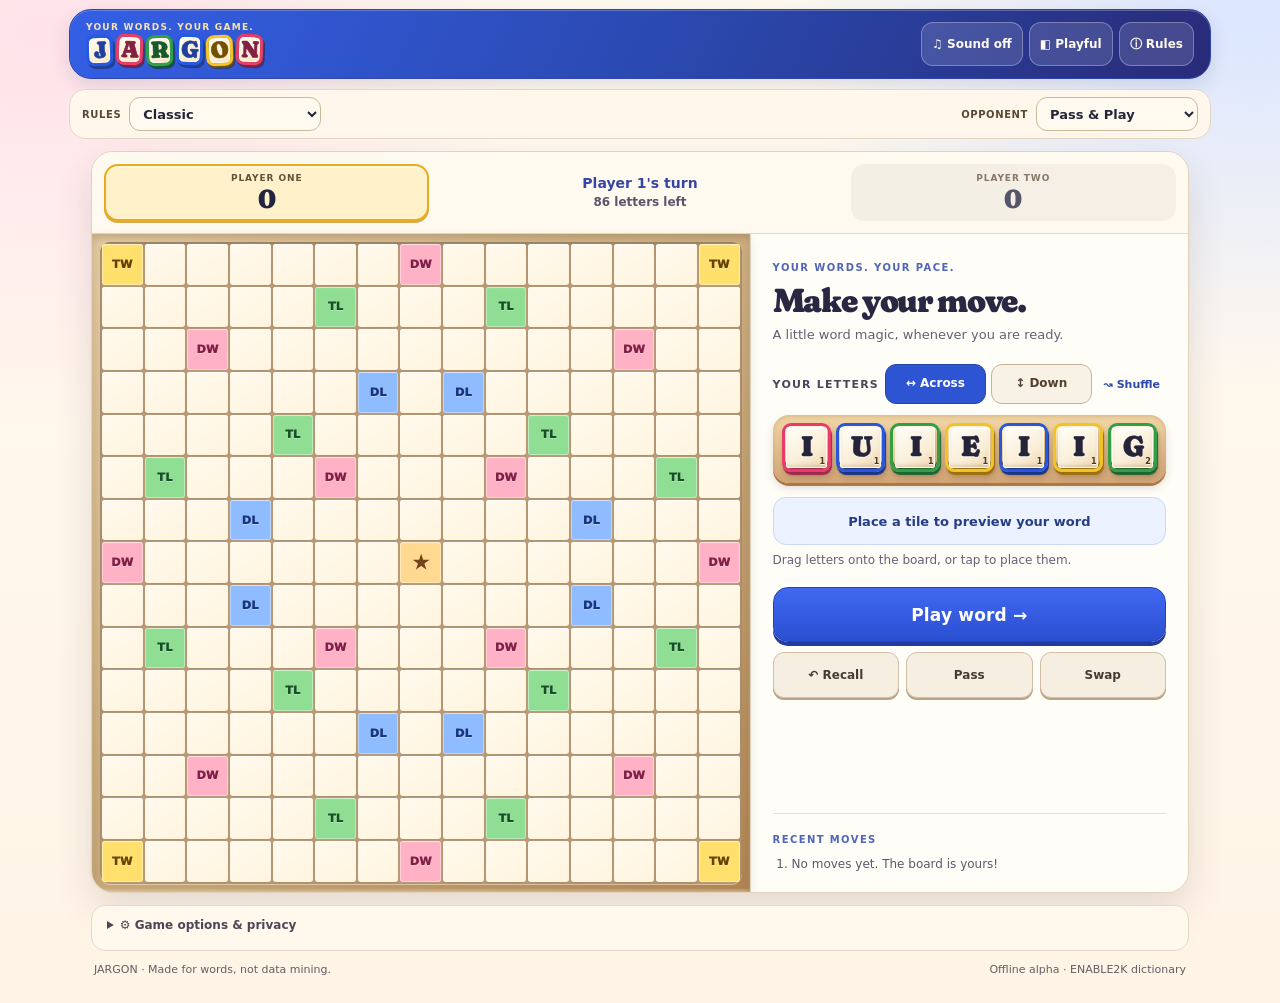
==== commit 8f9c500b: "build: correct compact Jargon wordmark layout" ====
--- a/index.html
+++ b/index.html
@@ -674,7 +674,7 @@
     border:2px solid #F7C944;border-radius:12px;color:#2B3E9F;background:#FFF3BC;
     font:900 30px/1 var(--display);transform:rotate(-6deg);
     box-shadow:1px 3px 0 #C99728; }
-  .mobile-brand-copy { display:flex;flex-direction:column;align-items:flex-start;
+  .mobile-brand-copy { display:block;
     color:#FFFFFF;font:900 25px/.98 var(--display);letter-spacing:-.06em; }
   .brand-dot { display:inline;color:#FFCC4E; }
   .mobile-brand-copy small { display:block;margin-top:6px;color:#DCE6FF;
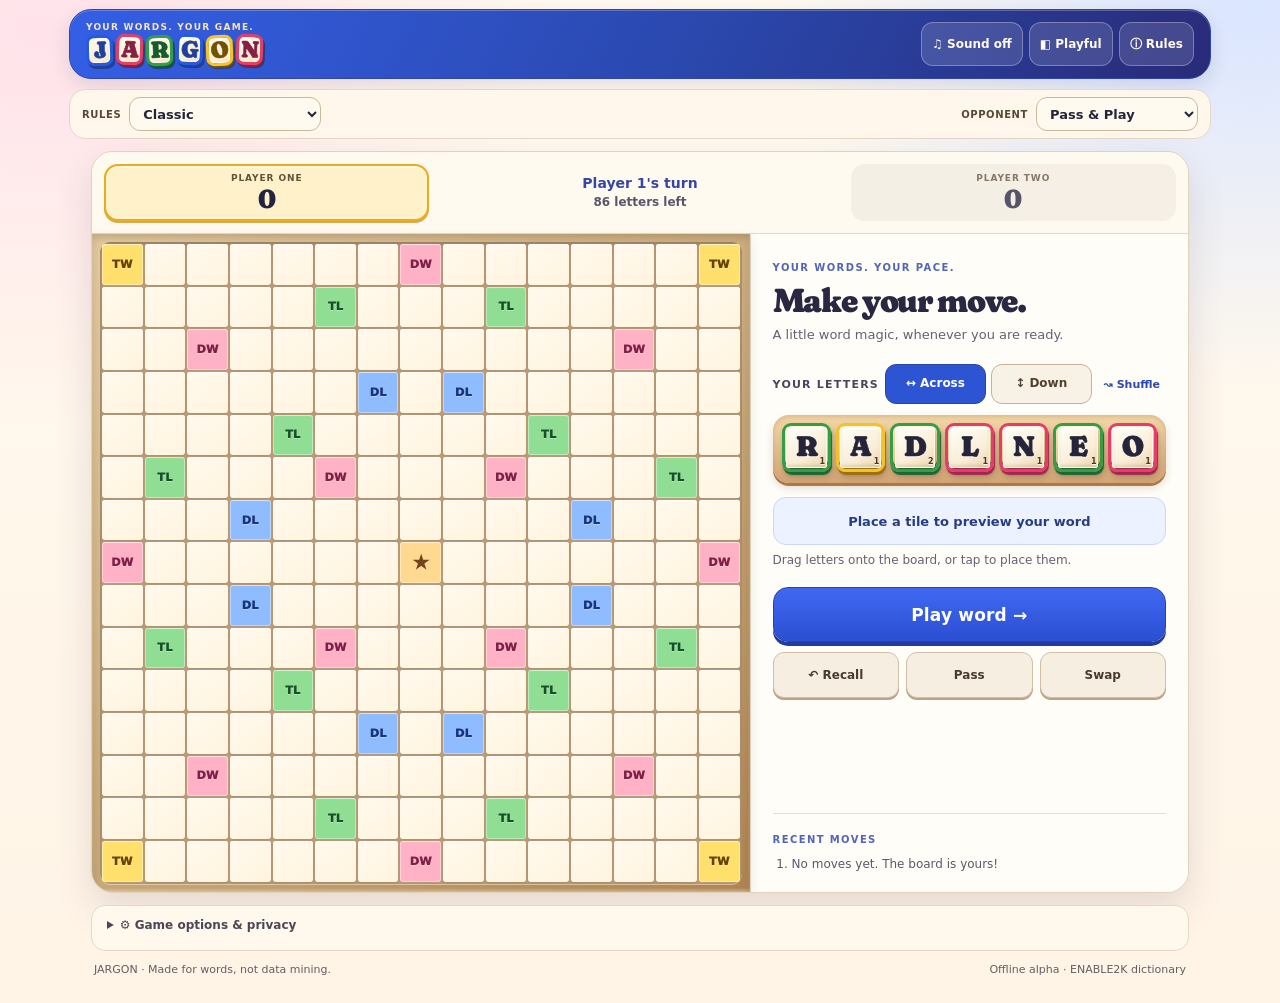
==== commit 7243687e: "build: package lower-reflow board rendering for phone app" ====
--- a/index.html
+++ b/index.html
@@ -170947,7 +170947,7 @@
     moveHeading.textContent=state.finished?'Beautifully played.':thinking?'The computer is thinking…':draft.length?'A word in progress.':'Make your move.';
     $('move-lede').textContent=state.finished?'Every word counted.':thinking?'Your letters will be here when it finishes.':draft.length?'Review your letters, then play when you are ready.':'A little word magic, whenever you are ready.';
   }
-  const board=$('board');const hadBoardFocus=board.contains(document.activeElement);board.replaceChildren();for(let r=0;r<SIZE;r++)for(let c=0;c<SIZE;c++){const el=document.createElement('button');el.type='button';el.className='sq';el.tabIndex=(r*SIZE+c===activeCell)?0:-1;el.setAttribute('role','gridcell');el.setAttribute('aria-label',`Row ${r+1}, column ${c+1}`);const fixed=state.board[r][c],pending=tileAt(r,c),bonus=PREMIUM[r][c];if(bonus)el.classList.add('premium-'+bonus);if(r===7&&c===7)el.classList.add('center');if(fixed){el.classList.add('occupied');el.append(block({...fixed.tile,flipped:!!fixed.flipped},'',fixed.as));el.setAttribute('aria-label',`Row ${r+1}, column ${c+1}, ${fixed.as}, ${fixed.points ?? fixed.tile.points} points${fixed.flipped?', alternate face':''}`);}else if(pending){el.classList.add('occupied');const tile=state.racks[state.turn].find(t=>t.id===pending.tileId);if(tile)el.append(block(tile,'placed'+(dropTile===tile.id?' is-dropping':''),pending.as||tileFace(tile)));el.setAttribute('aria-label',`Pending ${tile?tileFace(tile):''} at row ${r+1}, column ${c+1}; tap to recall`);}else if(bonus){const b=document.createElement('span');b.className='bonus';b.textContent=r===7&&c===7?'★':bonus;el.append(b);}if(cursorTarget?.row===r&&cursorTarget.col===c&&!fixed&&!pending){
+  const board=$('board');const hadBoardFocus=board.contains(document.activeElement);board.replaceChildren();const boardFragment=document.createDocumentFragment();for(let r=0;r<SIZE;r++)for(let c=0;c<SIZE;c++){const el=document.createElement('button');el.type='button';el.className='sq';el.tabIndex=(r*SIZE+c===activeCell)?0:-1;el.setAttribute('role','gridcell');el.setAttribute('aria-label',`Row ${r+1}, column ${c+1}`);const fixed=state.board[r][c],pending=tileAt(r,c),bonus=PREMIUM[r][c];if(bonus)el.classList.add('premium-'+bonus);if(r===7&&c===7)el.classList.add('center');if(fixed){el.classList.add('occupied');el.append(block({...fixed.tile,flipped:!!fixed.flipped},'',fixed.as));el.setAttribute('aria-label',`Row ${r+1}, column ${c+1}, ${fixed.as}, ${fixed.points ?? fixed.tile.points} points${fixed.flipped?', alternate face':''}`);}else if(pending){el.classList.add('occupied');const tile=state.racks[state.turn].find(t=>t.id===pending.tileId);if(tile)el.append(block(tile,'placed'+(dropTile===tile.id?' is-dropping':''),pending.as||tileFace(tile)));el.setAttribute('aria-label',`Pending ${tile?tileFace(tile):''} at row ${r+1}, column ${c+1}; tap to recall`);}else if(bonus){const b=document.createElement('span');b.className='bonus';b.textContent=r===7&&c===7?'★':bonus;el.append(b);}if(cursorTarget?.row===r&&cursorTarget.col===c&&!fixed&&!pending){
     el.classList.add('active-cursor',placementDirection==='vertical'?'dir-vertical':'dir-horizontal');
     const marker=document.createElement('span');marker.className='cursor-arrow';marker.setAttribute('aria-hidden','true');
     marker.innerHTML=placementDirection==='vertical'
@@ -170956,9 +170956,10 @@
     el.append(marker);
     el.setAttribute('aria-label',el.getAttribute('aria-label')+', active '+(placementDirection==='vertical'?'down':'across')+' placement cursor, tap again to change direction');
   }
-  el.addEventListener('click',()=>{if(el===suppressedClickOrigin&&performance.now()<suppressedClickUntil)return;tapSquare(r,c);});if(pending)el.addEventListener('pointerdown',event=>startTileDrag(event,pending.tileId,'board'));board.append(el);}
+  el.addEventListener('click',()=>{if(el===suppressedClickOrigin&&performance.now()<suppressedClickUntil)return;tapSquare(r,c);});if(pending)el.addEventListener('pointerdown',event=>startTileDrag(event,pending.tileId,'board'));boardFragment.append(el);}
+  board.append(boardFragment);
   if(hadBoardFocus)board.children[activeCell]?.focus({preventScroll:true});
-  const rack=$('rack');rack.replaceChildren();for(const tile of state.racks[state.turn]){if(draft.some(p=>p.tileId===tile.id))continue;const b=block(tile,selected===tile.id?'selected':'');b.dataset.tileId=tile.id;b.setAttribute('aria-keyshortcuts','Alt+ArrowLeft Alt+ArrowRight');b.addEventListener('pointerdown',event=>startTileDrag(event,tile.id,'rack'));if(flipTile===tile.id)b.classList.add('is-flipping');if(shuffleMotion){b.classList.add('is-shuffling');b.style.setProperty('--tile-index',rack.children.length);}b.setAttribute('role','button');b.setAttribute('tabindex','0');b.setAttribute('aria-label',`${tile.blank?'Blank':tileFace(tile)}, ${tileValue(tile)} points${tile.flipped?', flipped alternate face':''}${selected===tile.id?', selected':''}`);const choose=()=>{haptic('tap');const now=performance.now();const repeat=!swapping&&lastRackTap&&lastRackTap.id===tile.id&&now-lastRackTap.at<400;lastRackTap={id:tile.id,at:now};if(repeat&&autoPlaceTile(tile.id))return;if(swapping){if(!swapIds.has(tile.id))swapIds.add(tile.id);else swapIds.delete(tile.id);say(`${swapIds.size} tile(s) selected to swap. Tap Swap again to confirm.`);}else{
+  const rack=$('rack');rack.replaceChildren();const rackFragment=document.createDocumentFragment();for(const tile of state.racks[state.turn]){if(draft.some(p=>p.tileId===tile.id))continue;const b=block(tile,selected===tile.id?'selected':'');b.dataset.tileId=tile.id;b.setAttribute('aria-keyshortcuts','Alt+ArrowLeft Alt+ArrowRight');b.addEventListener('pointerdown',event=>startTileDrag(event,tile.id,'rack'));if(flipTile===tile.id)b.classList.add('is-flipping');if(shuffleMotion){b.classList.add('is-shuffling');b.style.setProperty('--tile-index',rackFragment.childElementCount);}b.setAttribute('role','button');b.setAttribute('tabindex','0');b.setAttribute('aria-label',`${tile.blank?'Blank':tileFace(tile)}, ${tileValue(tile)} points${tile.flipped?', flipped alternate face':''}${selected===tile.id?', selected':''}`);const choose=()=>{haptic('tap');const now=performance.now();const repeat=!swapping&&lastRackTap&&lastRackTap.id===tile.id&&now-lastRackTap.at<400;lastRackTap={id:tile.id,at:now};if(repeat&&autoPlaceTile(tile.id))return;if(swapping){if(!swapIds.has(tile.id))swapIds.add(tile.id);else swapIds.delete(tile.id);say(`${swapIds.size} tile(s) selected to swap. Tap Swap again to confirm.`);}else{
     selected=selected===tile.id?null:tile.id;
     if(selected!==null&&cursorTarget){
       const target=cursorTarget;
@@ -170978,7 +170979,8 @@
       return;
     }
     if(e.key==='Enter'||e.key===' '){e.preventDefault();choose();}
-  });if(swapIds.has(tile.id))b.classList.add('selected');rack.append(b);}
+  });if(swapIds.has(tile.id))b.classList.add('selected');rackFragment.append(b);}
+  rack.append(rackFragment);
   $('history').replaceChildren();const items=state.history.slice(-8).reverse();if(!items.length){const li=document.createElement('li');li.textContent='No moves yet. The board is yours!';$('history').append(li);}for(const m of items){const li=document.createElement('li');li.textContent=`P${m.player+1} ${m.kind==='play'?`${m.words.join(' + ')} · +${m.score}`:m.kind}`;$('history').append(li);}
   $('player1').querySelector('.player-label').textContent=opponentMode==='computer'?'COMPUTER':'PLAYER TWO';
   $('player0').querySelector('.player-label').textContent=opponentMode==='computer'?'YOU':'PLAYER ONE';
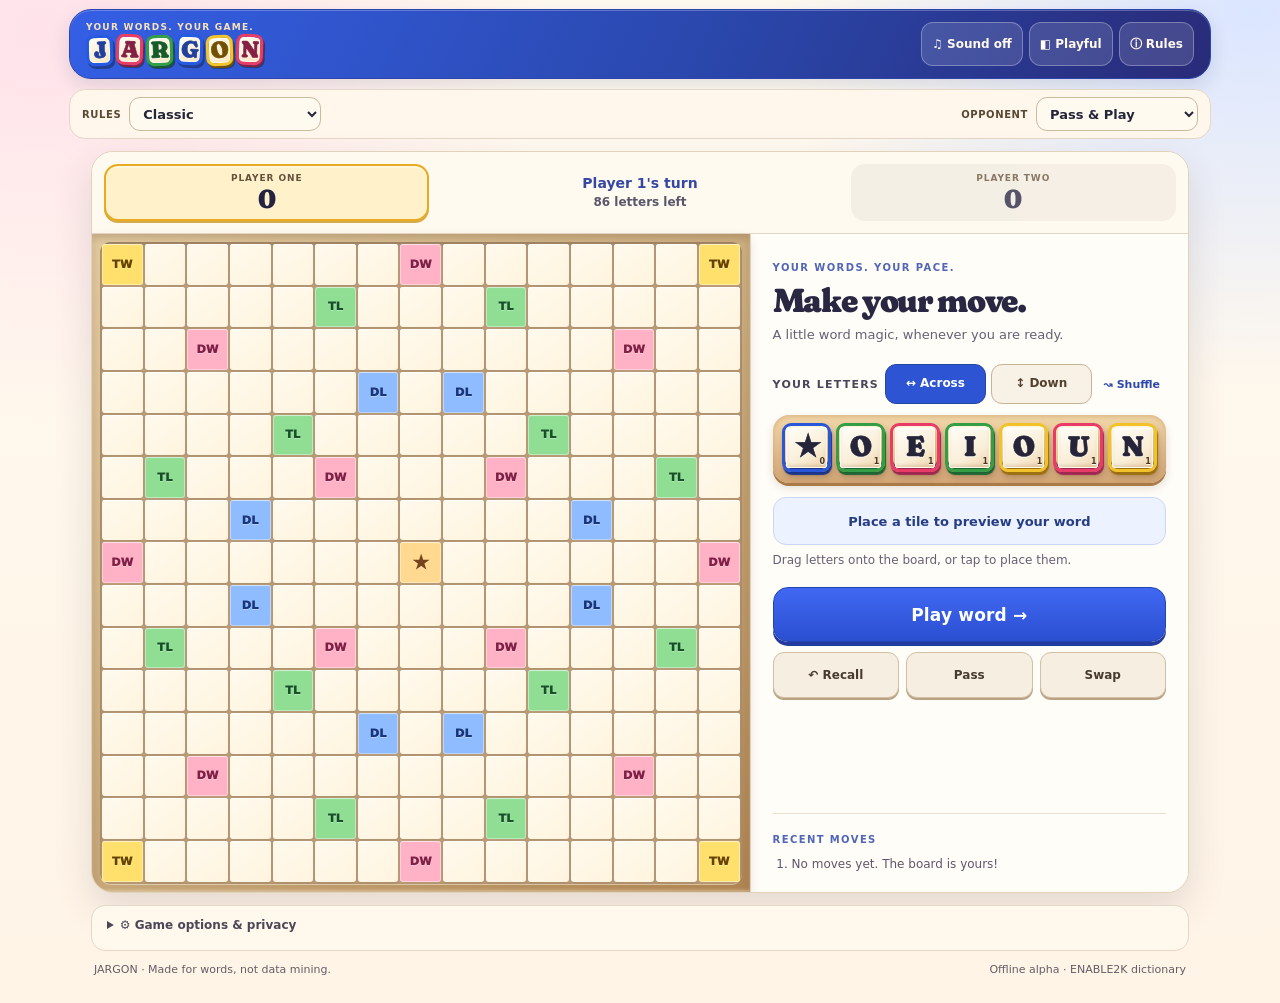
==== commit 72227d54: "build: fix mobile modal state after close" ====
--- a/index.html
+++ b/index.html
@@ -171162,6 +171162,7 @@
 }
 function closeMobileMenu(restoreFocus=true){
   if(mobileMenu.open)mobileMenu.close();
+  mobileSettingsButton.setAttribute('aria-expanded','false');
   if(restoreFocus&&mobileMedia.matches)mobileSettingsButton.focus({preventScroll:true});
 }
 mobileSettingsButton.addEventListener('click',()=>{
